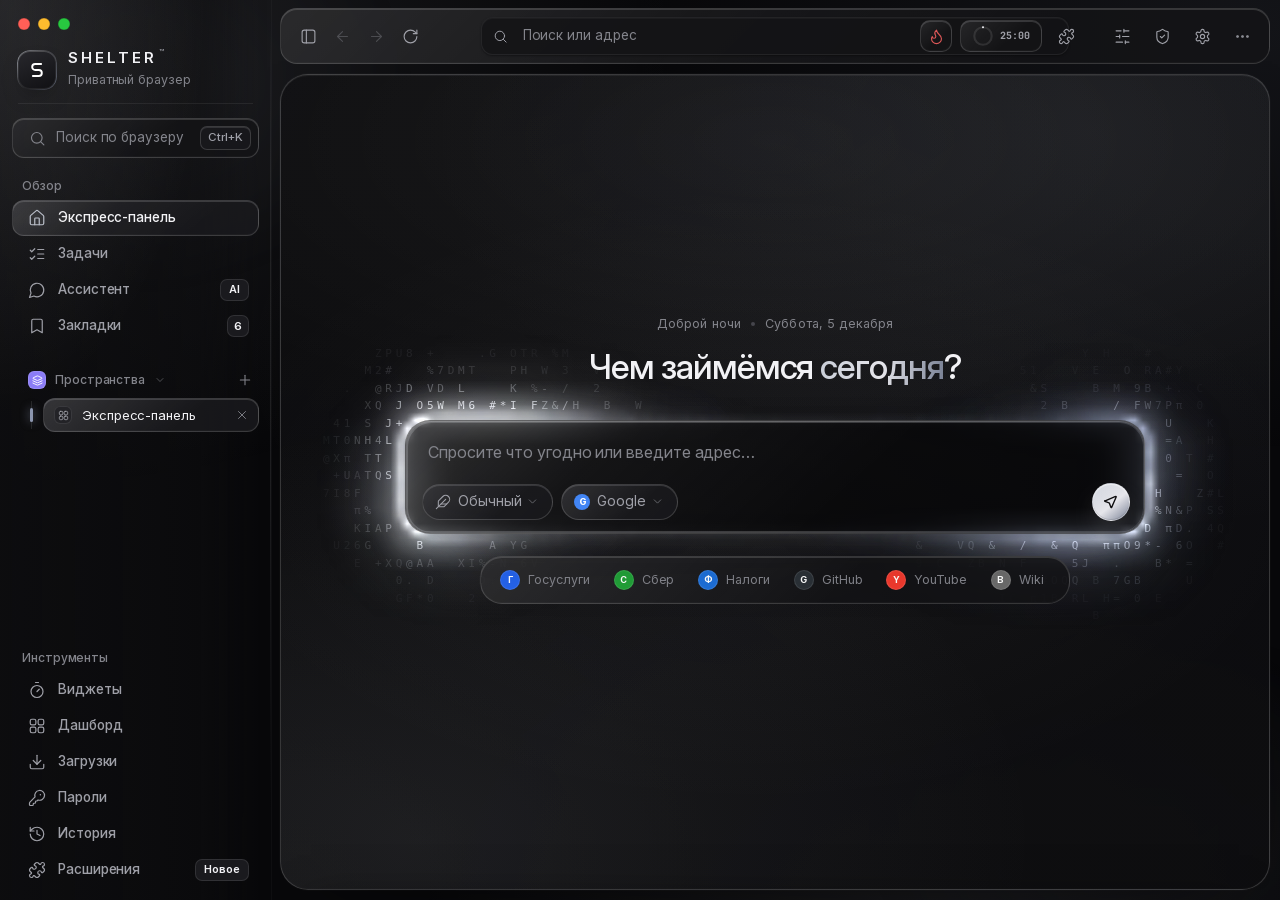
==== resources/ui/index.html @ fb7f7c98 "Keep Windows controls stable across tab positions Co-authored-by: arena-agent <297053741+arena-agent" ====
<!DOCTYPE html>
<html lang="ru" data-theme="graphite">
<head>
<meta charset="UTF-8">
<meta http-equiv="Content-Security-Policy" content="default-src 'self'; script-src 'self' 'sha256-tmA3vrtguTUKLP8gu+XYayKCi6DyCz1GMqk369mJ1Ig=' 'sha256-4gyTlZuWYyzg+4Wv0mOoixmsZ411E6dxKQI1m79sn98=' 'sha256-1W2Hl3ygi72gYy9zcVe6WDbhKiLq7pOMGxj1XZEQVcQ=' 'sha256-7sdykIwH1Ea3ypf0E6F9vHcBNFUKFHvfcRWkTOPnhFE=' 'sha256-4eoHN5KPN4ysST/v8w8lPInGnhmWnDugcD/hOGbfIsY='; style-src 'self' 'unsafe-inline'; img-src 'self' data: blob:; font-src 'self' data:; object-src 'none'; base-uri 'self'; form-action 'none'; connect-src 'self'; worker-src 'none';">
<meta name="viewport" content="width=device-width, initial-scale=1.0, viewport-fit=cover">
<title>SHELTER — Приватный браузер</title>
<meta name="description" content="SHELTER — премиальный приватный браузер. Разработчик Golubev &amp; Kulkov.">
<meta name="color-scheme" content="dark light">
<script>
/* ранний выбор темы — без вспышки */
(function(){try{var t=localStorage.getItem('shelter:theme');var m={light:'ivory',dark:'obsidian',midnight:'amethyst'};t=m[t]||t;if(['obsidian','amethyst','graphite','ivory','porcelain','bordeaux'].indexOf(t)>-1)document.documentElement.setAttribute('data-theme',t);}catch(e){}})();
</script>
<style>
/* =========================================================
   SHELTER · Luxe — дизайн-система
   ========================================================= */
*{box-sizing:border-box;margin:0;padding:0}
[hidden]{display:none!important}
@font-face{
  font-family:"Shelter Inter";src:url("fonts/InterVariable.woff2") format("woff2");
  font-style:normal;font-weight:100 900;font-display:swap
}
@font-face{
  font-family:"Shelter Mono";src:url("fonts/JetBrainsMonoVariable.woff2") format("woff2");
  font-style:normal;font-weight:100 900;font-display:swap
}
:root{
  /* Одинаковые локальные гарнитуры на Windows и macOS: системные SF Pro / Segoe UI
     меняли ширины строк и визуальный вес текста между сборками. */
  --font:"Shelter Inter",Inter,Arial,sans-serif;
  --font-d:"Shelter Inter",Inter,Arial,sans-serif;
  --mono:"Shelter Mono","JetBrains Mono",Consolas,monospace;
  --uif:1; --uif-i:1; --uif-d:1; --uif-m:1;
  --toolbar-gap:8px;
  --window-control-size:32px;
  --window-control-icon-size:14px;
  --window-control-gap:var(--toolbar-gap);
  --pomo-notice-width:480px;
  --pomo-notice-edge:16px;
  --pomo-notice-padding:22px;
  --pomo-notice-gap:12px;
  --pomo-notice-actions-gap:10px;
  --pomo-notice-actions-offset:16px;
  --pomo-notice-icon-size:36px;
  --pomo-notice-icon-glyph-size:20px;
  --pomo-notice-copy-gap:4px;
  --pomo-notice-action-icon-size:16px;
  --pomo-notice-title-line-height:1.25;
  --pomo-notice-title-size:18px;
  --pomo-notice-title-min-size:17px;
  --pomo-notice-title-max-size:22px;
  --pomo-notice-copy-size:15px;
  --pomo-notice-copy-min-size:15px;
  --pomo-notice-copy-max-size:20px;
  --pomo-notice-action-size:15px;
  --pomo-notice-action-min-size:15px;
  --pomo-notice-action-max-size:20px;
  --pomo-notice-action-height:42px;
  --pomo-notice-action-padding:14px;
  --pomo-notice-copy-line-height:1.5;
  --ease:cubic-bezier(.22,1,.36,1);
  --ease-s:cubic-bezier(.34,1.45,.64,1);
  --ease-io:cubic-bezier(.65,0,.35,1);
  --sb-w:272px; --sb-wc:76px;
}


@property --bg { syntax: "<color>"; inherits: true; initial-value: #08090B; }
@property --surface { syntax: "<color>"; inherits: true; initial-value: #0E0F13; }
@property --card { syntax: "<color>"; inherits: true; initial-value: #121318; }
@property --card-2 { syntax: "<color>"; inherits: true; initial-value: #17181E; }
@property --card-3 { syntax: "<color>"; inherits: true; initial-value: #1D1E25; }
@property --menu { syntax: "<color>"; inherits: true; initial-value: #15161B; }
@property --omni { syntax: "<color>"; inherits: true; initial-value: #111217; }
@property --hover { syntax: "<color>"; inherits: true; initial-value: rgba(255,255,255,.045); }
@property --press { syntax: "<color>"; inherits: true; initial-value: rgba(255,255,255,.075); }
@property --line { syntax: "<color>"; inherits: true; initial-value: rgba(255,255,255,.065); }
@property --line-2 { syntax: "<color>"; inherits: true; initial-value: rgba(255,255,255,.1); }
@property --line-3 { syntax: "<color>"; inherits: true; initial-value: rgba(255,255,255,.17); }
@property --text { syntax: "<color>"; inherits: true; initial-value: #EDEEF2; }
@property --text-2 { syntax: "<color>"; inherits: true; initial-value: #A2A5AF; }
@property --text-3 { syntax: "<color>"; inherits: true; initial-value: #6C6F79; }
@property --text-4 { syntax: "<color>"; inherits: true; initial-value: #454850; }
@property --hero { syntax: "<color>"; inherits: true; initial-value: #0E0F13; }
@property --hero-lift { syntax: "<color>"; inherits: true; initial-value: rgba(255,255,255,.018); }
@property --bar { syntax: "<color>"; inherits: true; initial-value: rgba(6,6,9,.965); }
@property --bar-line { syntax: "<color>"; inherits: true; initial-value: rgba(255,255,255,.085); }
@property --pill { syntax: "<color>"; inherits: true; initial-value: #14151A; }
@property --pill-line { syntax: "<color>"; inherits: true; initial-value: rgba(255,255,255,.075); }
@property --bar-hi { syntax: "<color>"; inherits: true; initial-value: rgba(255,255,255,.13); }
@property --bar-lo { syntax: "<color>"; inherits: true; initial-value: rgba(255,255,255,.03); }
@property --scrim { syntax: "<color>"; inherits: true; initial-value: rgba(3,3,5,.58); }
@property --logo-a { syntax: "<color>"; inherits: true; initial-value: #25262E; }
@property --logo-b { syntax: "<color>"; inherits: true; initial-value: #0F1015; }
@property --speck { syntax: "<color>"; inherits: true; initial-value: rgba(255,255,255,.55); }
@property --toast-bg { syntax: "<color>"; inherits: true; initial-value: #EDEEF2; }
@property --toast-fg { syntax: "<color>"; inherits: true; initial-value: #0E0F13; }
@property --glyph { syntax: "<number>"; inherits: true; initial-value: 0.95; }
@property --core { syntax: "<number>"; inherits: true; initial-value: 0.9; }
@property --halo { syntax: "<number>"; inherits: true; initial-value: 0.34; }
@property --amb { syntax: "<number>"; inherits: true; initial-value: 0.075; }
@property --tint { syntax: "<number>"; inherits: true; initial-value: 0.16; }
/* ---------- 1 · Обсидиан (тёмная, как референс) ---------- */
html[data-theme="obsidian"]{
  color-scheme:dark;
  --bg:#08090B; --surface:#0E0F13; --card:#121318; --card-2:#17181E; --card-3:#1D1E25;
  --menu:#15161B; --omni:#111217;
  --hover:rgba(255,255,255,.045); --press:rgba(255,255,255,.075);
  --line:rgba(255,255,255,.065); --line-2:rgba(255,255,255,.1); --line-3:rgba(255,255,255,.17);
  --text:#EDEEF2; --text-2:#A2A5AF; --text-3:#80838B; --text-4:#454850;
  --ga:255 107 61; --gb:77 124 255; --gc:190 94 255;
  --accent:141 140 255;
  --ok:52 211 153; --warn:245 176 65; --danger:255 99 99; --info:96 165 250;
  --hero:#0E0F13; --hero-lift:rgba(255,255,255,.018);
  --bar:rgba(6,6,9,.965); --bar-line:rgba(255,255,255,.085);
  --pill:#14151A; --pill-line:rgba(255,255,255,.075);
  --active:linear-gradient(180deg,#18191F,#121318);
  --bar-hi:rgba(255,255,255,.13); --bar-lo:rgba(255,255,255,.03);
  --glyph:.95; --core:.9; --halo:.34; --amb:.075; --tint:.16;
  --sh-sm:0 1px 2px rgba(0,0,0,.35);
  --sh-md:0 10px 30px -12px rgba(0,0,0,.7),0 2px 8px -2px rgba(0,0,0,.4);
  --sh-lg:0 30px 80px -20px rgba(0,0,0,.85),0 10px 30px -10px rgba(0,0,0,.55);
  --hi:inset 0 1px 0 rgba(255,255,255,.035);
  --scrim:rgba(3,3,5,.58);
  --logo-a:#25262E; --logo-b:#0F1015;
  --speck:rgba(255,255,255,.55);
  --toast-bg:#EDEEF2; --toast-fg:#0E0F13;
}
/* ---------- 2 · Аметист (тёмная, пурпур) ---------- */
html[data-theme="amethyst"]{
  color-scheme:dark;
  --bg:#09070C; --surface:#0E0B12; --card:#141019; --card-2:#1A1520; --card-3:#211B28;
  --menu:#17121C; --omni:#120E17;
  --hover:rgba(255,235,255,.045); --press:rgba(255,235,255,.075);
  --line:rgba(255,230,255,.065); --line-2:rgba(255,230,255,.1); --line-3:rgba(255,230,255,.17);
  --text:#F4EFF8; --text-2:#AAA0B6; --text-3:#877F8F; --text-4:#4B4454;
  --ga:255 79 184; --gb:124 92 255; --gc:214 86 255;
  --accent:222 102 255;
  --ok:74 222 170; --warn:250 180 80; --danger:255 104 128; --info:150 140 255;
  --hero:#0F0B13; --hero-lift:rgba(255,220,255,.02);
  --bar:rgba(7,5,10,.965); --bar-line:rgba(255,230,255,.085);
  --pill:#16111B; --pill-line:rgba(255,230,255,.075);
  --active:linear-gradient(180deg,#1B1621,#141019);
  --bar-hi:rgba(255,230,255,.13); --bar-lo:rgba(255,230,255,.03);
  --glyph:.95; --core:.9; --halo:.36; --amb:.085; --tint:.18;
  --sh-sm:0 1px 2px rgba(0,0,0,.35);
  --sh-md:0 10px 30px -12px rgba(0,0,0,.7),0 2px 8px -2px rgba(0,0,0,.4);
  --sh-lg:0 30px 80px -20px rgba(0,0,0,.85),0 10px 30px -10px rgba(0,0,0,.55);
  --hi:inset 0 1px 0 rgba(255,235,255,.035);
  --scrim:rgba(4,2,6,.58);
  --logo-a:#2C2135; --logo-b:#120E17;
  --speck:rgba(255,230,255,.55);
  --toast-bg:#F4EFF8; --toast-fg:#0E0B12;
}
/* ---------- 3 · Слоновая кость (светлая, тёплая) ---------- */
html[data-theme="ivory"]{
  color-scheme:light;
  --bg:#E8E3D9; --surface:#F6F3ED; --card:#FFFFFF; --card-2:#F4F0E9; --card-3:#ECE7DE;
  --menu:#FFFFFF; --omni:#F8F5F0;
  --hover:rgba(70,50,20,.05); --press:rgba(70,50,20,.085);
  --line:rgba(60,42,18,.085); --line-2:rgba(60,42,18,.13); --line-3:rgba(60,42,18,.2);
  --text:#1D1A16; --text-2:#534D46; --text-3:#68635B; --text-4:#C6BFB3;
  --ga:236 146 44; --gb:222 86 128; --gc:238 110 84;
  --accent:168 112 52;
  --ok:22 150 100; --warn:200 130 20; --danger:214 64 64; --info:44 110 220;
  --hero:#F3EFE7; --hero-lift:rgba(255,255,255,.6);
  --bar:rgba(255,255,255,.975); --bar-line:rgba(60,42,18,.1);
  --pill:#F8F5F0; --pill-line:rgba(60,42,18,.1);
  --active:linear-gradient(180deg,#FFFFFF,#FBF9F5);
  --bar-hi:rgba(60,42,18,.15); --bar-lo:rgba(60,42,18,.04);
  --glyph:.62; --core:.62; --halo:.3; --amb:.12; --tint:.3;
  --sh-sm:0 1px 2px rgba(60,42,18,.08);
  --sh-md:0 12px 32px -14px rgba(60,42,18,.28),0 2px 6px -2px rgba(60,42,18,.08);
  --sh-lg:0 30px 80px -24px rgba(60,42,18,.35),0 10px 30px -12px rgba(60,42,18,.18);
  --hi:inset 0 1px 0 rgba(255,255,255,.9);
  --scrim:rgba(50,38,20,.24);
  --logo-a:#2E2A25; --logo-b:#151311;
  --speck:rgba(60,42,18,.28);
  --toast-bg:#1D1A16; --toast-fg:#F6F3ED;
}
/* ---------- 4 · Фарфор (светлая, холодная) ---------- */
html[data-theme="porcelain"]{
  color-scheme:light;
  --bg:#E4E8EE; --surface:#F4F6F9; --card:#FFFFFF; --card-2:#EEF1F5; --card-3:#E5E9EF;
  --menu:#FFFFFF; --omni:#F6F8FA;
  --hover:rgba(20,40,70,.05); --press:rgba(20,40,70,.085);
  --line:rgba(20,38,66,.085); --line-2:rgba(20,38,66,.13); --line-3:rgba(20,38,66,.2);
  --text:#0E141F; --text-2:#49515F; --text-3:#606770; --text-4:#BEC6D1;
  --ga:61 123 255; --gb:24 188 166; --gc:62 164 236;
  --accent:48 104 238;
  --ok:16 160 110; --warn:210 140 20; --danger:220 60 70; --info:48 104 238;
  --hero:#F1F4F8; --hero-lift:rgba(255,255,255,.65);
  --bar:rgba(255,255,255,.975); --bar-line:rgba(20,38,66,.1);
  --pill:#F5F7FA; --pill-line:rgba(20,38,66,.1);
  --active:linear-gradient(180deg,#FFFFFF,#F9FAFC);
  --bar-hi:rgba(20,38,66,.15); --bar-lo:rgba(20,38,66,.04);
  --glyph:.6; --core:.6; --halo:.3; --amb:.12; --tint:.3;
  --sh-sm:0 1px 2px rgba(20,38,66,.08);
  --sh-md:0 12px 32px -14px rgba(20,38,66,.26),0 2px 6px -2px rgba(20,38,66,.08);
  --sh-lg:0 30px 80px -24px rgba(20,38,66,.32),0 10px 30px -12px rgba(20,38,66,.16);
  --hi:inset 0 1px 0 rgba(255,255,255,.9);
  --scrim:rgba(20,30,50,.22);
  --logo-a:#222935; --logo-b:#0E132B;
  --speck:rgba(20,38,66,.28);
  --toast-bg:#0E141F; --toast-fg:#F4F6F9;
}

/* ---------- 5 · Графит (тёмная, монохромная) ---------- */
html[data-theme="graphite"]{
  color-scheme:dark;
  --avatar-fg:#0E0E10;
  --bg:#08080A; --surface:#0E0E10; --card:#141417; --card-2:#1A1A1E; --card-3:#232327;
  --menu:#161619; --omni:#111113;
  --hover:rgba(255,255,255,.045); --press:rgba(255,255,255,.075);
  --line:rgba(255,255,255,.065); --line-2:rgba(255,255,255,.1); --line-3:rgba(255,255,255,.17);
  --text:#F2F2F5; --text-2:#9FA0A8; --text-3:#83848B; --text-4:#45454C;
  --ga:200 205 215; --gb:120 128 148; --gc:230 230 235;
  --accent:140 150 175;
  --ok:52 211 153; --warn:245 176 65; --danger:255 99 99; --info:96 165 250;
  --hero:#0E0E10; --hero-lift:rgba(255,255,255,.018);
  --bar:rgba(6,6,7,.965); --bar-line:rgba(255,255,255,.085);
  --pill:#161619; --pill-line:rgba(255,255,255,.075);
  --active:linear-gradient(180deg,#1A1A1F,#141417);
  --bar-hi:rgba(255,255,255,.13); --bar-lo:rgba(255,255,255,.03);
  --glyph:.95; --core:.9; --halo:.3; --amb:.07; --tint:.12;
  --sh-sm:0 1px 2px rgba(0,0,0,.35);
  --sh-md:0 10px 30px -12px rgba(0,0,0,.7),0 2px 8px -2px rgba(0,0,0,.4);
  --sh-lg:0 30px 80px -20px rgba(0,0,0,.85),0 10px 30px -10px rgba(0,0,0,.55);
  --hi:inset 0 1px 0 rgba(255,255,255,.035);
  --scrim:rgba(3,3,4,.58);
  --logo-a:#28282D; --logo-b:#101013;
  --speck:rgba(255,255,255,.5);
  --toast-bg:#F2F2F5; --toast-fg:#0E0E10;
}
/* ---------- 6 · Бордо (светлая, винная) ---------- */
html[data-theme="bordeaux"]{
  color-scheme:light;
  --bg:#F6DCD2; --surface:#FDEDE7; --card:#FFFFFF; --card-2:#FCF1EC; --card-3:#F7E5DD;
  --menu:#FFFFFF; --omni:#FCF3EF;
  --hover:rgba(75,29,39,.05); --press:rgba(75,29,39,.085);
  --line:rgba(75,29,39,.085); --line-2:rgba(75,29,39,.13); --line-3:rgba(75,29,39,.2);
  --text:#4B1D27; --text-2:#63444D; --text-3:#745C63; --text-4:#D8C3C3;
  --ga:200 106 90; --gb:154 68 84; --gc:224 154 138;
  --accent:154 68 84;
  --ok:22 150 100; --warn:200 130 20; --danger:214 64 64; --info:44 110 220;
  --hero:#FDEDE7; --hero-lift:rgba(255,255,255,.6);
  --bar:rgba(255,255,255,.975); --bar-line:rgba(75,29,39,.1);
  --pill:#FCF1EC; --pill-line:rgba(75,29,39,.1);
  --active:linear-gradient(180deg,#FFFFFF,#FDF6F3);
  --bar-hi:rgba(75,29,39,.15); --bar-lo:rgba(75,29,39,.04);
  --glyph:.62; --core:.62; --halo:.3; --amb:.12; --tint:.3;
  --sh-sm:0 1px 2px rgba(75,29,39,.08);
  --sh-md:0 12px 32px -14px rgba(75,29,39,.28),0 2px 6px -2px rgba(75,29,39,.08);
  --sh-lg:0 30px 80px -24px rgba(75,29,39,.35),0 10px 30px -12px rgba(75,29,39,.18);
  --hi:inset 0 1px 0 rgba(255,255,255,.9);
  --scrim:rgba(60,20,30,.24);
  --logo-a:#3A1620; --logo-b:#200D12;
  --speck:rgba(75,29,39,.28);
  --toast-bg:#4B1D27; --toast-fg:#FDEDE7;
}

/* ---------- База ---------- */
html,body{height:100%}
body{
  font-family:var(--font);font-size:13px;line-height:1.45;color:var(--text);background:var(--bg);
  overflow:hidden;-webkit-font-smoothing:antialiased;-moz-osx-font-smoothing:grayscale;
  letter-spacing:-.006em;text-rendering:optimizeLegibility;
}
button,input,textarea,select{font:inherit;color:inherit;letter-spacing:inherit}
button{background:none;border:0;cursor:pointer;-webkit-tap-highlight-color:transparent}
a{color:inherit;text-decoration:none}
::selection{background:rgb(var(--accent)/.28)}
:focus{outline:none}
:focus-visible{outline:2px solid rgb(var(--glow-rgb,var(--accent)));outline-offset:2px;border-radius:calc(10px*var(--rs))}

.i{width:18px;height:18px;flex:none;fill:none;stroke:currentColor;stroke-width:1.6;stroke-linecap:round;stroke-linejoin:round;display:block}
.i.fill{fill:currentColor}
.num{font-variant-numeric:tabular-nums}
*{scrollbar-width:thin;scrollbar-color:var(--line-2) transparent}
::-webkit-scrollbar{width:10px;height:10px}
::-webkit-scrollbar-thumb{background:var(--line-2);border-radius:calc(10px*var(--rs));border:3px solid transparent;background-clip:content-box}
::-webkit-scrollbar-thumb:hover{background-color:var(--line-3)}
::-webkit-scrollbar-track{background:transparent}

html.vt-theme *,html.vt-theme *::before,html.vt-theme *::after{transition:none!important}
html.vt-theme::view-transition-group(root){animation-duration:.52s;animation-timing-function:cubic-bezier(.4,0,.2,1)}
html.vt-theme::view-transition-old(root){animation:vt-fade-out .48s cubic-bezier(.4,0,.2,1) both;mix-blend-mode:normal;z-index:1}
html.vt-theme::view-transition-new(root){animation:vt-fade-in .52s cubic-bezier(.4,0,.2,1) both;mix-blend-mode:normal;z-index:2}
@keyframes vt-fade-out{from{opacity:1}to{opacity:0}}
@keyframes vt-fade-in{from{opacity:0}to{opacity:1}}
html.theme-anim{
  transition-property:--bg,--surface,--card,--card-2,--card-3,--menu,--omni,--hover,--press,--line,--line-2,--line-3,--text,--text-2,--text-3,--text-4,--hero,--hero-lift,--bar,--bar-line,--pill,--pill-line,--bar-hi,--bar-lo,--scrim,--logo-a,--logo-b,--speck,--toast-bg,--toast-fg,--glyph,--core,--halo,--amb,--tint;
  transition-duration:.55s;
  transition-timing-function:cubic-bezier(.4,0,.2,1);
}
html.theme-anim body{
  transition:background-color .55s cubic-bezier(.4,0,.2,1),color .55s cubic-bezier(.4,0,.2,1);
}

/* «дыхание» окна: мягкий свет темы в хроме */
.ambient{position:fixed;inset:0;pointer-events:none;z-index:0;overflow:hidden}
.ambient i{position:absolute;width:48vw;height:50vh;border-radius:50%;will-change:transform}
.ambient i:nth-child(1){left:-14vw;top:-16vh;background:radial-gradient(closest-side,rgb(var(--ga)/var(--amb)),transparent);animation:amb1 26s var(--ease-io) infinite alternate}
.ambient i:nth-child(2){right:-14vw;bottom:-18vh;background:radial-gradient(closest-side,rgb(var(--gb)/var(--amb)),transparent);animation:amb2 31s var(--ease-io) infinite alternate}
@keyframes amb1{to{transform:translate3d(7vw,6vh,0) scale(1.12)}}
@keyframes amb2{to{transform:translate3d(-6vw,-5vh,0) scale(1.08)}}

/* ---------- Каркас окна ---------- */
.app{position:relative;z-index:1;display:flex;height:100vh;height:100dvh}
/* Кнопки окна Windows: один угол при любом положении вкладок. */
.app{--wc-w:calc(var(--window-control-size)*3 + var(--window-control-gap)*2);--wc-right:22px;--wc-top:20px;--wc-edge:10px;
  --wc-reserve:calc(var(--wc-right) + var(--wc-w) + var(--toolbar-gap) - var(--wc-edge))}
.main{flex:1;min-width:0;display:flex;flex-direction:column;padding:0 10px 10px 0}
.app.collapsed .main{padding-left:0}

/* ---------- Боковая панель ---------- */
.sb{width:var(--sb-w);flex:none;display:flex;flex-direction:column;min-height:0;padding:14px 12px 12px;position:relative;z-index:6;
  transition:width .46s var(--ease),transform .46s var(--ease);overflow:hidden}
.app.collapsed .sb{width:var(--sb-wc)}
.hc{transition:opacity .22s var(--ease)}
.app.collapsed .hc{opacity:0;pointer-events:none}
.tab .tg{display:inline-flex;flex:none;align-items:center;color:#9F8CFF}
.tab .tg .i{width:13px;height:13px}
.sb-top{display:flex;align-items:center;height:20px;padding:0 6px;margin-bottom:16px;flex:none;-webkit-app-region:drag}
.brand{-webkit-app-region:drag}
.tb{-webkit-app-region:drag}
.tb>*,.sb-top>.lights,.brand>*,button,input,textarea,select,a,.swatch,.tab,.ni,.opill,.qlink,.scrim,.menu,.modal,.settings,.palette,.toast,.dl-float,.findbar,.tip{-webkit-app-region:no-drag}
.lights{display:flex;gap:8px;-webkit-app-region:no-drag}
.lights i{width:12px;height:12px;border-radius:50%;box-shadow:inset 0 0 0 .5px rgba(0,0,0,.28);pointer-events:none;transition:transform .15s,filter .15s}
.lights i:nth-child(1){background:#FF5F57}.lights i:nth-child(2){background:#FEBC2E}.lights i:nth-child(3){background:#28C840}
.lights.live i{pointer-events:auto;cursor:pointer}
.lights.live i:hover{filter:brightness(1.1);transform:scale(1.06)}
body.is-fullscreen .lights{display:none}
.lights.live i:active{transform:scale(.92)}
/* Круглые «светофоры» в стиле Mac — единые оконные кнопки на всех платформах.
   На hover, как на macOS, проявляются глифы: ✕, –, стрелки. */
.lights.live i{position:relative}
.lights.live i::after{position:absolute;inset:0;display:grid;place-items:center;font:700 9px/1 "Shelter Inter",sans-serif;color:rgba(0,0,0,.55);opacity:0;transition:opacity .12s}
.lights.live:hover i::after{opacity:1}
.lights.live i:nth-child(1)::after{content:"×"}
.lights.live i:nth-child(2)::after{content:"–"}
.lights.live i:nth-child(3)::after{content:"⤢";font-size:8px}
/* Оконные кнопки Windows размещаются в первом ряду; стеклянное оформление
   и состояния клавиш уточняются в структурном слое ниже. */
.wctl{display:flex;align-items:center;gap:4px;flex:none;margin-left:0;padding:0;-webkit-app-region:no-drag}
.wctl .wc{position:relative;display:grid;place-items:center;width:var(--window-control-size);height:var(--window-control-size);flex:none;padding:0;border:1px solid var(--line-2);border-radius:calc(10px*var(--rs));background:var(--card-2);color:var(--text-2);cursor:pointer;-webkit-app-region:no-drag}
.brand{display:flex;align-items:center;gap:12px;padding:0 6px;flex:none}
.logo{width:38px;height:38px;border-radius:calc(12px*var(--rs));flex:none;display:grid;place-items:center;position:relative;color:#fff;
  background:linear-gradient(155deg,var(--logo-a),var(--logo-b));
  box-shadow:inset 0 1px 0 rgba(255,255,255,.09),inset 0 0 0 1px rgba(255,255,255,.06),0 8px 18px -8px rgba(0,0,0,.55)}
.logo::after{content:"";position:absolute;inset:-1px;border-radius:calc(13px*var(--rs));padding:1px;pointer-events:none;
  background:conic-gradient(from 210deg,rgb(var(--ga)/.0),rgb(var(--ga)/.75),rgb(var(--gc)/.2),rgb(var(--gb)/.75),rgb(var(--gb)/0));
  -webkit-mask:linear-gradient(#000 0 0) content-box,linear-gradient(#000 0 0);-webkit-mask-composite:xor;
  mask:linear-gradient(#000 0 0) content-box,linear-gradient(#000 0 0);mask-composite:exclude;opacity:.8}
html[data-theme="ivory"] .logo::after,html[data-theme="porcelain"] .logo::after,html[data-theme="bordeaux"] .logo::after{inset:-2px;border-radius:calc(14px*var(--rs));padding:2px;background:conic-gradient(from 210deg,rgb(var(--ga)/.0),rgb(var(--ga)),rgb(var(--gc)),rgb(var(--gb)),rgb(var(--gb)/0));opacity:1}
.logo svg{width:22px;height:22px;stroke:#fff;stroke-width:2.1;fill:none;stroke-linecap:round;stroke-linejoin:round}
.brand-t{min-width:0;white-space:nowrap}
.brand-t b{display:flex;align-items:flex-start;gap:2px;font:600 15px/1 var(--font-d);letter-spacing:.2em}
.brand-t b sup{font-size:8px;letter-spacing:0;color:var(--text-3);margin-top:-2px}
.brand-t span{display:block;font-size:12.5px;color:var(--text-3);margin-top:6px}
.sb-sep{height:1px;background:var(--line);margin:14px 6px;flex:none}
.sb-search{display:flex;align-items:center;gap:10px;height:40px;width:100%;padding:0 7px 0 16px;border-radius:calc(12px*var(--rs));flex:none;
  background:var(--card);border:1px solid var(--line);color:var(--text-3);transition:border-color .2s,color .2s,background .2s}
.sb-search:hover{border-color:var(--line-2);color:var(--text-2)}
.sb-search .i{width:17px;height:17px}
.sb-search span:not(.kbd){flex:1;text-align:left;font-size:13.5px;white-space:nowrap}
.kbd{display:inline-flex;align-items:center;gap:2px;font:500 11.5px/1 var(--font);padding:5px 7px;border-radius:calc(7px*var(--rs));background:var(--card-2);border:1px solid var(--line-2);color:var(--text-2);white-space:nowrap}
.sb-scroll{flex:0 1 auto;min-height:0;overflow-y:auto;overflow-x:hidden;margin:6px -12px 0;padding:0 12px;scrollbar-width:thin;scrollbar-color:var(--line-3) transparent;
  -webkit-mask-image:linear-gradient(to bottom,transparent,#000 10px,#000 100%);
  mask-image:linear-gradient(to bottom,transparent,#000 10px,#000 100%)}
.sb-scroll::-webkit-scrollbar{display:none}
.sb-inner{position:relative;display:flex;flex:1 1 0%;flex-direction:column;min-height:0;overflow:hidden;padding-top:4px}
.sb-tools{flex:0 0 auto;margin:auto -12px 0;padding:0 12px}
.sb-pin{position:relative;flex:none;padding-top:4px}
.sb-label{display:flex;align-items:center;height:28px;margin-top:10px;padding:0 10px;font-size:12px;color:var(--text-3);font-weight:500;white-space:nowrap}
.nav-ind{position:absolute;left:0;right:0;top:0;height:36px;border-radius:calc(12px*var(--rs));pointer-events:none;opacity:0;z-index:0;
  background:
    radial-gradient(1px 1px at 12% 30%,var(--speck),transparent 60%),radial-gradient(1px 1px at 38% 72%,var(--speck),transparent 60%),
    radial-gradient(1px 1px at 63% 24%,var(--speck),transparent 60%),radial-gradient(1px 1px at 81% 64%,var(--speck),transparent 60%),
    radial-gradient(1px 1px at 92% 34%,var(--speck),transparent 60%),var(--active);
  background-blend-mode:normal;border:1px solid var(--line-2);box-shadow:var(--hi),var(--sh-sm);
  transform:translate3d(0,var(--y,0px),0);transition:transform .5s var(--ease),opacity .3s var(--ease)}
.nav-ind.show{opacity:1}
.nav-ind::before{content:"";position:absolute;inset:0;border-radius:inherit;opacity:.5;
  background:radial-gradient(120px 38px at 0% 50%,rgb(var(--accent)/.10),transparent 70%)}
.ni{position:relative;z-index:1;display:flex;align-items:center;gap:12px;width:100%;height:36px;padding:0 10px 0 16px;border-radius:calc(12px*var(--rs));
  color:var(--text-2);font-size:13.5px;font-weight:500;white-space:nowrap;transition:color .2s,background-color .2s}
.ni:hover{color:var(--text);background:var(--hover)}
.ni.active{color:var(--text)}
.ni.active:hover{background:transparent}
.ni .lbl{flex:1;text-align:left;overflow:hidden;text-overflow:ellipsis}
.ni.danger{color:rgb(var(--danger)/.85)}
.ni.danger:hover{background:rgb(var(--danger)/.08);color:rgb(var(--danger))}
.ni.hot{color:rgb(var(--accent));text-shadow:0 0 9px rgb(var(--accent)/.35)}
.ni.hot .badge{background:rgb(var(--accent));border-color:transparent;color:#fff;box-shadow:0 0 8px rgb(var(--accent)/.4)}
.ni.dl-run{color:rgb(var(--accent));animation:dlRunBlink 1.1s ease-in-out infinite}
.ni.dl-run .badge{background:rgb(var(--accent));border-color:transparent;color:#fff}
@keyframes dlRunBlink{0%,100%{color:rgb(var(--accent));text-shadow:0 0 9px rgb(var(--accent)/.4)}50%{color:var(--text-3);text-shadow:0 0 0 rgb(var(--accent)/0)}}
.badge{min-width:22px;height:22px;padding:0 6px;border-radius:calc(7px*var(--rs));display:inline-grid;place-items:center;font-size:11.5px;font-weight:600;
  background:var(--card-2);border:1px solid var(--line-2);color:var(--text);font-variant-numeric:tabular-nums}
.badge.new{font-size:11px;padding:0 8px;color:var(--text)}
.badge.hot{background:rgb(var(--accent));border-color:transparent;color:#fff}
body.no-badges .badge{display:none!important}
.space-row{display:flex;align-items:center;gap:2px;margin-top:10px;padding:0 0 0 6px;height:32px}
.space-btn{display:flex;align-items:center;gap:9px;height:30px;min-width:0;flex:1;padding:0 8px 0 10px;border-radius:calc(9px*var(--rs));font-size:12px;color:var(--text-3);font-weight:500;transition:background .2s,color .2s}
.space-btn:hover{background:var(--hover);color:var(--text-2)}
.space-btn .nm{overflow:hidden;text-overflow:ellipsis;white-space:nowrap}
.space-btn .chev{width:12px;height:12px;opacity:.7}
.space-ico{width:18px;height:18px;border-radius:calc(6px*var(--rs));display:grid;place-items:center;color:#fff;flex:none;box-shadow:inset 0 0 0 1px rgba(255,255,255,.12)}
.space-ico .i{width:11px;height:11px;stroke-width:2}
.icon-btn{width:28px;height:28px;border-radius:calc(8px*var(--rs));display:grid;place-items:center;color:var(--text-3);flex:none;transition:background .2s,color .2s,transform .15s}
.icon-btn:hover{background:var(--hover);color:var(--text)}
.icon-btn:active{transform:scale(.92)}
.icon-btn .i{width:16px;height:16px}
.tabs{position:relative;margin:2px 0 0 19px;padding-left:12px;transition:margin .46s var(--ease),padding .46s var(--ease)}
.tabs::before{content:"";position:absolute;left:0;top:3px;bottom:3px;width:1px;background:var(--line-2);transition:opacity .3s}
.tab{position:relative;display:flex;align-items:center;gap:10px;height:34px;padding:0 4px 0 10px;border-radius:calc(11px*var(--rs));border:1px solid transparent;
  color:var(--text-2);font-size:13px;cursor:pointer;user-select:none;-webkit-user-select:none;transition:background-color .2s,border-color .2s,color .2s,padding .46s var(--ease)}
.tab:hover{background:var(--hover);color:var(--text)}
.tab.active{background:var(--active);border-color:var(--line-2);color:var(--text);box-shadow:var(--hi)}
.tab.active::before{content:"";position:absolute;left:-14px;top:9px;height:14px;width:3px;border-radius:99px;background:rgb(var(--accent));box-shadow:0 0 10px rgb(var(--accent)/.7)}
.tab .t{flex:1;min-width:0;overflow:hidden;text-overflow:ellipsis;white-space:nowrap;text-align:left}
/* Закрепление само по себе вкладку не сжимает: в вертикальной панели
   (слева/справа) она выглядит как обычная, ширину задают правила панели.
   Компактная миниатюра — только у горизонтальной полосы сверху/снизу,
   см. `.tab-mount .tab.pinned`. */
.tab .x{width:24px;height:24px;border-radius:calc(7px*var(--rs));display:grid;place-items:center;color:var(--text-3);opacity:0;transition:opacity .15s,background .15s,color .15s}
.tab .x .i{width:14px;height:14px}
.tab:hover .x,.tab.active .x{opacity:1}
.tab .x:hover{background:var(--press);color:var(--text)}
.tab.new{color:var(--text-3);width:100%;display:none;text-align:left}
.app.collapsed .tab.new{display:flex}
.tab.new .fav{background:transparent;border:1px dashed var(--line-3);color:var(--text-3)}
.tab.enter{animation:tabIn .28s var(--ease) both}
.tab.drop-before::after{content:"";position:absolute;left:6px;right:6px;top:-2px;height:3px;border-radius:99px;background:rgb(var(--accent))}
.bm.dragging,.bmt-item.dragging{opacity:.4;transition:opacity .18s ease}
.bm.drop-before::before,.bmt-item.drop-before::before{content:"";position:absolute;left:6px;right:6px;top:-2px;height:3px;border-radius:99px;background:rgb(var(--accent));z-index:4;pointer-events:none}
.bm.drop-after::before,.bmt-item.drop-after::before{content:"";position:absolute;left:6px;right:6px;bottom:-2px;top:auto;height:3px;border-radius:99px;background:rgb(var(--accent));z-index:4;pointer-events:none}
.bm.drop-into,.bmt-item.drop-into{outline:2px solid rgb(var(--accent)/.55);outline-offset:-2px;background:rgb(var(--accent)/.09);transition:outline-color .15s ease,background .15s ease}
.bmt-folder-h.drop-into{outline:2px solid rgb(var(--accent)/.55);outline-offset:-2px;background:rgb(var(--accent)/.12);transition:outline-color .15s ease,background .15s ease}
.tab.dragging{opacity:.4}
@keyframes tabIn{from{opacity:0;transform:translate3d(-8px,0,0)}}
.fav{width:18px;height:18px;border-radius:calc(6px*var(--rs));flex:none;display:grid;place-items:center;font-size:9.5px;font-weight:700;color:#fff;letter-spacing:0;line-height:1;box-shadow:inset 0 0 0 1px rgba(255,255,255,.1)}
.fav .i{width:11px;height:11px;stroke-width:2}
.fav.int{background:var(--card-3);color:var(--text-2);box-shadow:inset 0 0 0 1px var(--line-2)}
.fav.lg{width:34px;height:34px;border-radius:calc(10px*var(--rs));font-size:14px}
.fav.lg .i{width:17px;height:17px}
.fav.md{width:26px;height:26px;border-radius:calc(8px*var(--rs));font-size:11.5px}
.fav.md .i{width:14px;height:14px}
/* Значок сайта: настоящая иконка (её приносит оболочка) живёт внутри бейджа и
   сжимается до его размера. Раньше это правило было только у панели ссылок,
   а в истории, закладках, панели вкладок и подсказках крупные favicon (32–180px)
   растягивали бейдж и перекрывали заголовок и адрес строки. */
.fav.fimg{position:relative;overflow:hidden}
.fav.fimg img{position:absolute;inset:0;width:100%;height:100%;object-fit:cover;background:#fff;border-radius:inherit}
.tb-ctls{display:flex;align-items:center;gap:var(--toolbar-gap);flex:none;margin:0}
.tb-ctls .ctl{position:relative;width:32px;height:32px;border-radius:calc(10px*var(--rs));background:transparent;border:0;display:grid;place-items:center;color:var(--text-3);padding:0;
  transition:background .18s,color .18s,transform .14s}
.tb-ctls .ctl:hover{background:var(--hover);color:var(--text)}
.tb-ctls .ctl:active{transform:scale(.92)}
.tb-ctls .ctl .i{width:17px;height:17px}
.tb-ctls .ctl.fire{color:rgb(var(--danger)/.85)}
.tb-ctls .ctl.fire:hover{background:rgba(var(--danger)/.1);color:rgb(var(--danger))}
.ctl::after{content:"";position:absolute;top:6px;right:6px;width:5px;height:5px;border-radius:50%;background:var(--line-3);transition:background .35s,box-shadow .35s,transform .45s var(--ease-s)}
.ctl.fire{color:rgb(var(--danger)/.8)}
.ctl.fire::after{display:none}
.ctl.fire:hover{background:rgb(var(--danger)/.1);border-color:rgb(var(--danger)/.3);color:rgb(var(--danger))}
@media (max-height:720px){
  .sb{padding-top:8px;padding-bottom:8px}
  .brand{padding-top:6px;padding-bottom:6px}
  .sb-sep{margin-top:5px;margin-bottom:5px}
  .sb-search{height:34px}
  .sb-pin .ni,.sb-scroll .ni{height:36px}
  .sb-label{margin-top:4px;margin-bottom:4px}
  .sb-scroll{margin-top:3px}
}
.swatches{position:relative;display:flex;align-items:center;justify-content:space-between;width:100%;height:36px;padding:0 10px;border-radius:var(--r-s,12px);background:var(--card);border:1px solid var(--line-2);flex:1}
.swatch{width:24px;height:24px;border-radius:50%;position:relative;z-index:1;flex:none;transition:transform .28s var(--ease-s)}
.swatch:hover{transform:scale(1.12)}.swatch i{position:absolute;inset:3px;border-radius:50%;background:conic-gradient(from 200deg,var(--c2),var(--c3),var(--c2))}.swatch i::after{content:"";position:absolute;inset:2.5px;border-radius:50%;background:var(--c1)}
.sw-ind{position:absolute;top:50%;left:0;width:24px;height:24px;border-radius:50%;box-shadow:0 0 0 1.5px var(--text);opacity:.88;pointer-events:none;
  transform:translate3d(var(--x,10px),-50%,0);transition:transform .42s var(--ease)}
.user{flex:1;min-width:0;display:flex;align-items:center;gap:11px;height:54px;padding:0 7px;border-radius:calc(14px*var(--rs));border:1px solid var(--line-2);background:var(--card);text-align:left;transition:border-color .2s,background .2s}
.user:hover{background:var(--card-2)}
.avatar{width:38px;height:38px;border-radius:calc(11px*var(--rs));flex:none;display:grid;place-items:center;font-weight:600;font-size:14px;color:var(--avatar-fg,#fff);position:relative;overflow:hidden;
  background:linear-gradient(140deg,rgb(var(--ga)),rgb(var(--gc)) 55%,rgb(var(--gb)))}
.avatar::after{content:"";position:absolute;inset:0;background:linear-gradient(180deg,rgba(255,255,255,.22),transparent 55%)}
.user .meta{flex:1;min-width:0}
.user .n{font-size:13px;font-weight:600;color:var(--text);white-space:nowrap;overflow:hidden;text-overflow:ellipsis}
.user .e{font-size:11.5px;color:var(--text-3);white-space:nowrap;overflow:hidden;text-overflow:ellipsis;margin-top:1px}
.user .dots{color:var(--text-3)}
/* свёрнутая панель */
.app.collapsed .tabs{margin-left:0;padding-left:0}
.app.collapsed .tabs::before{opacity:0}
.app.collapsed .tab{padding-left:16px}
.app.collapsed .tab.active::before{opacity:0}
.app.collapsed .tab .x{display:none}
.app.collapsed .tab.new .fav{border-style:solid}
.app.collapsed .space-btn .space-ico{transform:translateX(0)}
/* Свёрнутая левая панель: подложка hover кнопки пространства должна совпадать
   с плиткой иконки. Иначе невидимые (opacity:0) имя/шеврон/замок и кнопка
   новой вкладки занимают место, flex:1 сжимает фон до узкой полоски, а иконка
   (flex:none) вылезает за него — «битое» выделение при наведении. */
.app.collapsed .sb .space-row .hc{display:none}
.app.collapsed .sb .space-row{justify-content:center;padding-left:0}
.app.collapsed .sb .space-btn{flex:none;justify-content:center;padding:0 6px}

/* ---------- Положение вкладок / закладок (1.0.81) ---------- */
#dockLeft{display:contents}
.tab-mount{display:flex;align-items:center;gap:var(--toolbar-gap);flex:none;min-width:0;position:relative;padding-bottom:5px}
#tabTop{-webkit-app-region:drag;width:100%;min-width:0;padding:7px 8px 3px;border-bottom:1px solid var(--line)}
#tabTop>.space-row,#tabTop>.tabs{-webkit-app-region:no-drag}
#tabBottom{padding:3px 8px 7px;border-top:1px solid var(--line)}
.tab-mount .space-row{margin-top:0;padding-left:0;flex:none;width:auto}
.tab-mount .space-btn{flex:0 1 auto;width:auto;max-width:220px;min-height:30px}
.tab-mount .tabs{display:flex;flex-direction:row;align-items:center;gap:4px;margin:0;padding:0;flex:0 1 auto;min-width:0;overflow-x:auto;overflow-y:hidden;scrollbar-width:none}
.tab-mount .tabs::-webkit-scrollbar{display:none}
.tab-mount .tabs::before{display:none}
/* Стандарт горизонтальной полосы (вкладки сверху/снизу) — модель как в Chrome:
   все вкладки ОДИНАКОВОЙ ширины, ширина задаётся свободным местом полосы, а не
   длиной заголовка: JS (layoutTabStrip) делит доступную ширину поровну и
   зажимает её в [72, 200] px, значение приезжает в --tabw. Контент не может
   расширить вкладку: width/max-width заперты той же переменной, заголовок
   режется многоточием. При нехватке места (n·72 > полосы) полоса прокручивается.
   Высота 32 px, значок сайта и кнопка закрытия — 16×16, отступы 10 и 8 px.
   Вертикальные панели (слева/справа) живут по своим правилам: их ширина
   задаётся панелью, а не этим стандартом. */
.tab-mount .tab{flex:0 1 var(--tabw,200px);width:var(--tabw,200px);min-width:72px;max-width:var(--tabw,200px);height:32px;padding:0 8px 0 10px}
.tab-mount .tab .fav{width:16px;height:16px;font-size:9px}
.tab-mount .tab .fav .i{width:10px;height:10px}
.tab-mount .tab .x{width:16px;height:16px;border-radius:calc(5px*var(--rs))}
.tab-mount .tab .x .i{width:10px;height:10px}
/* Закреплённая вкладка — миниатюра 40 px: по стандарту минимальная ширина
   вкладки не опускается ниже 40 px, значок стоит по центру. */
.tab-mount .tab.pinned{flex:0 0 auto;width:40px;min-width:40px;max-width:40px;padding:0;justify-content:center;gap:0}
/* Миниатюру центрируем и в свёрнутом горизонтальном доке: правило
   `.app.collapsed .tab-mount .tab` задаёт padding-left и по специфичности
   перебивало её (значок съезжал на 5 px). Вертикальных миниатюр нет — там
   закреплённая вкладка обычная и следует общим правилам панели. */
.app.collapsed .tab-mount .tab.pinned{padding:0;justify-content:center;gap:0}
.tab-mount .tab .t{max-width:none;min-width:0}
.tab-mount .tab.active::before{left:10px;right:10px;top:auto;bottom:-2px;width:auto;height:3px;border-radius:99px}
.tab-mount .tab.drop-before::after{left:-4px;top:5px;bottom:5px;right:auto;width:3px;height:auto;border-radius:99px}
.tab-mount .tab.new{display:flex;flex:0 0 auto;width:auto;min-width:0;max-width:none;padding-right:10px}
.tab-mount .tabs .icon-btn{flex:none}
.tab-mount>.tab-plus{position:relative;flex:none;z-index:3;background:var(--bg)}
.tab-mount>.tab-plus:hover{background:var(--hover);color:var(--text)}
.tabs-scroll{position:absolute;left:2px;right:2px;bottom:0;height:2px;border-radius:99px;background:var(--line);pointer-events:none}
.tabs-scroll i{position:absolute;top:0;height:100%;min-width:28px;border-radius:99px;background:linear-gradient(90deg,rgb(var(--accent)),rgb(var(--gb)));box-shadow:0 1px 3px rgb(var(--accent)/.55);transition:left .15s var(--ease)}
#heroLinks .qlink[data-bm]{cursor:grab;position:relative}
#heroLinks .qlink.dragging{opacity:.5;transform:scale(.97);cursor:grabbing}
#heroLinks .qlink.drop-before::before{content:"";position:absolute;top:6px;bottom:6px;left:-4px;width:3px;border-radius:99px;background:rgb(var(--accent));z-index:4;pointer-events:none}
#heroLinks .qlink.drop-after::after{content:"";position:absolute;top:6px;bottom:6px;right:-4px;width:3px;border-radius:99px;background:rgb(var(--accent));z-index:4;pointer-events:none}
.tab-rail{width:246px;flex:none;display:flex;flex-direction:column;padding:14px 10px 12px;border-left:1px solid var(--line);overflow-y:auto;overflow-x:hidden;scrollbar-width:thin;transition:width .46s var(--ease)}
.tab-rail .space-row{margin-top:4px}
#tabRight .tab.new{display:flex}
.app.collapsed .tab-mount .tabs{margin:0;padding:0}
.app.collapsed .tab-mount .tab{padding-left:10px}
.app.collapsed .tab-mount .tab .x{display:grid}
.app.collapsed .tab-mount .tab.active::before{opacity:1}
#tabTop .hc,#tabBottom .hc,#tabRight .hc{opacity:1;pointer-events:auto}
#tabTop .tab .x,#tabBottom .tab .x,#tabRight .tab .x{display:grid}
/* Узкие вкладки (полоса забита): крестик прячется у неактивных вкладок и
   появляется на hover — как в Chrome при сжатой полосе. */
#tabTop .tabs.tight .tab:not(.active):not(:hover) .x,#tabBottom .tabs.tight .tab:not(.active):not(:hover) .x{display:none}
#tabTop .tab.active::before,#tabBottom .tab.active::before,#tabRight .tab.active::before{opacity:1}

/* ---------- Правая рейка: свернуть в полоску иконок (1.0.82) ---------- */
.rail-top{display:flex;justify-content:flex-end;align-items:center;flex:none;padding:0 2px 4px}
.rail-top .icon-btn{width:28px;height:28px}
.tab-rail.is-collapsed{width:var(--sb-wc)}
.tab-rail.is-collapsed .rail-top{justify-content:center;padding-bottom:6px}
.tab-rail.is-collapsed .rail-toggle .i{transform:scaleX(-1)}
#tabRight.is-collapsed .hc{opacity:0;pointer-events:none}
#tabRight.is-collapsed .tabs{margin-left:0;padding-left:0}
#tabRight.is-collapsed .tabs::before{opacity:0}
#tabRight.is-collapsed .tab{padding-left:16px}
#tabRight.is-collapsed .tab.active::before{opacity:0}
#tabRight.is-collapsed .tab .x{display:none}
#tabRight.is-collapsed .space-btn .nm,#tabRight.is-collapsed .space-btn .chev,#tabRight.is-collapsed .space-row>.icon-btn{display:none}
#tabRight.is-collapsed .space-row{justify-content:center;padding-left:0}
#tabRight.is-collapsed .space-btn{flex:none;justify-content:center;padding:0 6px}

/* ---------- Верхняя панель ---------- */
.tb{height:54px;display:flex;align-items:center;gap:8px;padding:0 2px 0 8px;flex:none;position:relative;z-index:5}
.tb-g{display:flex;align-items:center;gap:2px;flex:none}
.tb-btn{width:32px;height:32px;border-radius:calc(10px*var(--rs));display:grid;place-items:center;color:var(--text-2);position:relative;transition:background .18s,color .18s,transform .14s,opacity .2s}
.tb-btn:hover{background:var(--hover);color:var(--text)}
.tb-btn:active{transform:scale(.92)}
.tb-btn.off{opacity:.32;pointer-events:none}
.tb-btn.on{color:var(--text);background:var(--hover)}
.tb-actions>#quickBtn{margin-left:16px}
.tb-btn .i{width:17px;height:17px}
.tb-btn.open,.tb-btn.on{color:var(--text);background:var(--hover)}
.menu-quick{min-width:min(760px,calc(100vw - 24px));max-width:min(820px,calc(100vw - 24px));padding:10px}
.menu.menu-quick{max-height:calc(100vh - 78px);overflow-y:auto;overscroll-behavior:contain}
.q-sec{padding:8px 8px 12px}
.q-sec + .q-sec{border-top:1px solid var(--line)}
.q-h{font-size:11px;font-weight:600;color:var(--text-3);letter-spacing:.06em;text-transform:uppercase}
.q-row{display:flex;align-items:center;justify-content:space-between;gap:10px;margin-bottom:10px}
.q-row .q-h{margin:0}
.q-sec > .q-h{margin:0 0 10px}
.q-tabs.list{display:flex;flex-direction:column;gap:2px;max-height:min(360px,50vh);overflow:auto}
.q-li{display:flex;align-items:center;gap:8px;min-height:36px;padding:0 8px;border-radius:calc(10px*var(--rs));color:var(--text);text-align:left;width:100%;background:none;border:0;cursor:pointer}
.q-li:hover{background:var(--hover)}
.q-li.on{background:var(--press);box-shadow:inset 0 0 0 1px var(--line-2)}
.q-li .t{flex:1;min-width:0;overflow:hidden;text-overflow:ellipsis;white-space:nowrap;font-size:13px}
.q-li.add,.q-tile.add{color:var(--text-3);border:1px dashed var(--line-2);background:transparent}
.q-tabs.tiles{display:grid;grid-template-columns:repeat(3,minmax(0,1fr));gap:10px;max-height:min(560px,62vh);overflow:auto;padding:2px}
.q-tile{position:relative;display:flex;flex-direction:column;padding:0;border-radius:calc(16px*var(--rs));background:var(--card-2);border:1px solid var(--line);cursor:pointer;text-align:left;color:var(--text);overflow:hidden;min-height:0}
.q-tile:hover{border-color:var(--line-3);box-shadow:var(--shadow-card-hover)}
.q-tile.on{box-shadow:inset 0 0 0 2px rgb(var(--ga)/.85),var(--shadow-card)}
.q-prev{position:relative;aspect-ratio:16/10;background:var(--card-3);overflow:hidden}
.q-prev img{position:absolute;inset:0;width:100%;height:100%;object-fit:cover;object-position:top center;display:block;background:var(--card)}
.q-prev.has-img .q-ph{opacity:0}
.q-ph{position:absolute;inset:0;display:flex;flex-direction:column;align-items:center;justify-content:center;gap:10px;background:
  linear-gradient(180deg,color-mix(in srgb,var(--ph,#5b6) 38%,var(--card-2)),var(--card-2) 72%);padding:12px}
.q-ph-fav{width:36px;height:36px;border-radius:calc(10px*var(--rs));display:grid;place-items:center;background:var(--card);border:1px solid var(--line);box-shadow:var(--sh-sm)}
.q-ph-fav .fav,.q-ph-fav .i{width:18px;height:18px}
.q-ph-host{font-size:12px;font-weight:600;color:var(--text);letter-spacing:-.01em;max-width:90%;overflow:hidden;text-overflow:ellipsis;white-space:nowrap}
.q-tile-bar{display:flex;align-items:center;gap:8px;padding:8px 10px;min-height:36px;background:var(--card)}
.q-tile-t{flex:1;min-width:0;font-size:12px;font-weight:500;overflow:hidden;text-overflow:ellipsis;white-space:nowrap}
.q-tile.add{min-height:0;align-items:center;justify-content:center;gap:8px;padding:18px;aspect-ratio:auto}
.q-tile.add .q-prev{display:none}
.q-x{width:22px;height:22px;border-radius:calc(7px*var(--rs));display:grid;place-items:center;color:var(--text-3);flex:none;background:none;border:0;cursor:pointer}
.q-x:hover{background:var(--hover);color:var(--text)}
.q-x .i{width:12px;height:12px}
.q-tile .q-x{position:absolute;top:8px;right:8px;z-index:2;background:rgba(8,9,12,.68);color:#fff;opacity:0;backdrop-filter:blur(4px)}
.q-tile:hover .q-x,.q-tile .q-x:focus{opacity:1}
.q-tile.add .q-x{display:none}
.q-all{display:flex;align-items:center;justify-content:center;gap:8px;width:100%;margin-top:10px;height:36px;border-radius:calc(11px*var(--rs));background:var(--card-2);border:1px solid var(--line);color:var(--text);font-weight:500;font-size:13px;cursor:pointer}
.q-all:hover{background:var(--hover);border-color:var(--line-2)}
.q-all .i{width:16px;height:16px}
.page.tabs-page{max-width:none;padding:18px 20px 28px;min-height:100%;box-sizing:border-box}
.tabs-grid{display:grid;grid-template-columns:repeat(4,minmax(0,1fr));gap:16px;align-content:start}
.tabs-card{min-height:0}
.tabs-card .q-prev{aspect-ratio:16/10;background:#d8d8dc}
html[data-theme="ivory"] .tabs-card .q-prev,html[data-theme="porcelain"] .tabs-card .q-prev,html[data-theme="bordeaux"] .tabs-card .q-prev{background:#f5e3da}
.tabs-list{display:flex;flex-direction:column;gap:8px}
.tabs-row{display:flex;align-items:center;gap:12px;padding:8px 10px;border-radius:calc(14px*var(--rs));background:var(--card-2);border:1px solid var(--line);cursor:pointer;text-align:left;color:var(--text);width:100%}
.tabs-row:hover{background:var(--hover)}
.tabs-row.on{box-shadow:inset 0 0 0 2px rgb(var(--ga)/.7)}
.tabs-row .q-prev{width:132px;flex:none;aspect-ratio:16/10;border-radius:calc(10px*var(--rs));overflow:hidden}
.tabs-row-m{flex:1;min-width:0;display:flex;align-items:center;gap:10px}
.tabs-row-m b{display:block;font-size:13.5px;font-weight:500;overflow:hidden;text-overflow:ellipsis;white-space:nowrap}
.tabs-row-m span{display:block;font-size:12px;color:var(--text-3);overflow:hidden;text-overflow:ellipsis;white-space:nowrap}
.tabs-row.add{justify-content:center;gap:8px;color:var(--text-3);border-style:dashed;min-height:56px}
.tabs-row .q-x{position:static;opacity:1;background:transparent;color:var(--text-3)}
.tabs-row .q-x:hover{background:var(--hover);color:var(--text)}
@media (max-width:1100px){.tabs-grid{grid-template-columns:repeat(3,minmax(0,1fr))}}
@media (max-width:780px){.tabs-grid{grid-template-columns:repeat(2,minmax(0,1fr))}.tabs-row .q-prev{width:96px}}
@media (max-width:820px){.q-tabs.tiles{grid-template-columns:repeat(2,minmax(0,1fr))}.menu-quick{min-width:min(520px,calc(100vw - 20px))}}
.omni-tb{position:relative;flex:1;min-width:0;max-width:760px;margin:0 auto;height:38px;display:flex;align-items:center;gap:4px;padding:0 5px;border-radius:calc(12px*var(--rs));
  background:var(--omni);border:1px solid var(--line);transition:border-color .25s,box-shadow .25s,background .25s}
.omni-tb:hover{border-color:var(--line-2)}
.omni-tb.focus{border-color:rgb(var(--accent)/.5);box-shadow:0 0 0 4px rgb(var(--accent)/.1);background:var(--card)}
.sec-btn{width:28px;height:28px;border-radius:calc(9px*var(--rs));display:grid;place-items:center;color:rgb(var(--ok));flex:none;transition:background .2s}
.sec-btn:hover{background:var(--hover)}
.sec-btn .i{width:15px;height:15px}
.sec-btn.ru{color:rgb(var(--info))}
.sec-btn.int{color:var(--text-2)}
.sec-btn.srch{color:var(--text-3)}
.omni-field{position:relative;flex:1;min-width:0;height:100%}
.omni-field input{position:absolute;inset:0;width:100%;height:100%;background:none;border:0;outline:0;font-size:13.5px;color:var(--text);padding:0 4px}
.omni-field input::placeholder{color:var(--text-3)}
.omni-tb:not(.focus) .omni-field input{color:transparent}
.omni-tb:not(.focus) .omni-field input::placeholder{color:transparent}
.omni-disp{position:absolute;inset:0;display:flex;align-items:center;gap:8px;padding:0 4px;font-size:13.5px;pointer-events:none;white-space:nowrap;overflow:hidden;color:var(--text-3)}
.omni-disp b{color:var(--text);font-weight:500}
.omni-disp .tag{display:inline-flex;align-items:center;height:20px;padding:0 7px;border-radius:calc(6px*var(--rs));background:var(--card-3);color:var(--text-2);font-size:11px;font-weight:600;letter-spacing:.04em}
.omni-tb.focus .omni-disp{display:none}
.ext-ico{width:30px;height:30px;border-radius:calc(9px*var(--rs));display:grid;place-items:center;transition:background .2s}
.ext-ico:hover{background:var(--hover)}
.ext-ico span{width:16px;height:16px;border-radius:calc(5px*var(--rs));display:grid;place-items:center;color:#fff;font-size:8.5px;font-weight:800}


/* ---------- Сцена ---------- */
.stage{position:relative;flex:1;min-height:0;border-radius:calc(16px*var(--rs));background:var(--surface);border:1px solid var(--line);overflow:hidden;
  box-shadow:var(--sh-md);isolation:isolate}
.progress{position:absolute;left:0;top:0;height:2px;width:100%;z-index:30;transform-origin:0 50%;transform:scaleX(0);opacity:0;pointer-events:none;
  background:linear-gradient(90deg,rgb(var(--ga)),rgb(var(--gc)),rgb(var(--gb)));box-shadow:0 0 14px rgb(var(--gc)/.7)}
.viewport{position:absolute;inset:0;overflow:hidden;transition:top .5s var(--ease),left .5s var(--ease),right .5s var(--ease),bottom .5s var(--ease),border-radius .5s var(--ease)}
/* Полноэкранный режим контента (видео по кнопке «во весь экран»): весь хром
   браузера прячется, область вкладки занимает всё окно — как в обычных браузерах */
body.tab-fs .sb,body.tab-fs .tb,body.tab-fs .tab-mount,body.tab-fs .bm-mount,body.tab-fs .findbar{display:none!important}
body.tab-fs .main{padding:0;gap:0}
body.tab-fs .stage{border-radius:0;border:0}
/* 1.0.90: контейнер размера — контент внутри эмуляции устройства адаптируется к рамке, а не к окну */
.viewport{container-type:inline-size;container-name:shelter}
.stage[data-device="tablet"] .viewport{top:40px;bottom:18px;left:max(18px,calc(50% - 410px));right:max(18px,calc(50% - 410px));border-radius:calc(26px*var(--rs));border:1px solid var(--line-2);box-shadow:var(--sh-lg)}
.stage[data-device="phone"] .viewport{top:40px;bottom:18px;left:max(18px,calc(50% - 195px));right:max(18px,calc(50% - 195px));border-radius:calc(40px*var(--rs));border:1px solid var(--line-2);box-shadow:var(--sh-lg)}
.stage.dt-open .viewport{bottom:268px}
.stage.dt-open[data-device] .viewport{bottom:286px}
.emu-label{position:absolute;top:12px;left:50%;transform:translateX(-50%);z-index:4;display:flex;align-items:center;gap:7px;font-size:11.5px;color:var(--text-3);opacity:0;transition:opacity .3s}
.emu-label .i{width:14px;height:14px}
.stage[data-device="tablet"] .emu-label,.stage[data-device="phone"] .emu-label{opacity:1}
.zoomer{position:absolute;inset:0}
.view{position:absolute;inset:0;overflow:auto;overflow-x:hidden}
.view.enter{animation:viewIn .3s var(--ease) both}
@keyframes viewIn{from{opacity:0;transform:translate3d(0,10px,0) scale(.995)}}
.rise{animation:rise .6s var(--ease) both;animation-delay:calc(var(--i,0) * 45ms)}
@keyframes rise{from{opacity:0;transform:translate3d(0,12px,0)}}

/* =========================================================
   ГЛАВНЫЙ ЭКРАН — строка запроса со «светом по кругу»
   ========================================================= */
.hero-fx{position:absolute;left:0;top:0;pointer-events:none;z-index:1;will-change:transform}
.glyphs,.aura,.omni-sheen,.omni-ring>.orb{display:none!important}
.hero{position:absolute;inset:0;display:flex;flex-direction:column;align-items:center;justify-content:center;background:var(--hero);overflow:hidden}
.hero::before{content:"";position:absolute;inset:0;pointer-events:none;background:radial-gradient(1100px 520px at 50% 46%,var(--hero-lift),transparent 72%)}
.hero.enter .hero-center,.hero.enter .hero-fx{animation:heroIn .9s var(--ease) both}
@keyframes heroIn{from{opacity:0;transform:translate3d(0,16px,0)}}
.hero-center{position:relative;z-index:2;width:min(740px,calc(100% - 56px));display:flex;flex-direction:column;align-items:center;margin-top:-5vh}
.hero-kicker{display:flex;align-items:center;gap:10px;font-size:12.5px;color:var(--text-3);margin-bottom:14px;letter-spacing:.01em}
.hero-kicker i{width:4px;height:4px;border-radius:50%;background:var(--text-4)}
.hero-title{font:500 clamp(24px,3.1vw,34px)/1.12 var(--font-d);letter-spacing:-.032em;text-align:center;margin-bottom:34px;color:var(--text)}
.hero-title em{font-style:normal;background:linear-gradient(95deg,rgb(var(--ga)),rgb(var(--gc)) 50%,rgb(var(--gb)));-webkit-background-clip:text;background-clip:text;color:transparent}
.omni-wrap{position:relative;width:100%}
.glyphs{position:absolute;left:-380px;top:-240px;right:-380px;bottom:-240px;z-index:0;pointer-events:none;opacity:0;transition:opacity 1.6s var(--ease);
  -webkit-mask-repeat:no-repeat;mask-repeat:no-repeat;-webkit-mask-position:0 0;mask-position:0 0}
.glyphs.ready{opacity:var(--glyph)}
.glyphs-in{position:absolute;left:380px;top:240px;width:0;height:0}
.aura{position:absolute;left:0;top:0;width:0;height:0;z-index:1;pointer-events:none}
.orb{position:absolute;left:0;top:0;border-radius:50%;will-change:transform;pointer-events:none}
.orb>i{position:absolute;inset:0;border-radius:50%;display:block}
.orb.a>i{--c:var(--ga)}
.orb.b>i{--c:var(--gb)}
.orb.halo{width:420px;height:420px}
.orb.halo>i{background:radial-gradient(closest-side,rgb(var(--c)/var(--halo)),rgb(var(--c)/calc(var(--halo)*.45)) 45%,transparent 100%);animation:breathe 7s var(--ease-io) infinite}
.orb.core{width:170px;height:170px}
.orb.core>i{background:radial-gradient(closest-side,rgb(var(--c)/var(--core)),rgb(var(--c)/calc(var(--core)*.42)) 42%,transparent 100%);animation:breathe 5.2s var(--ease-io) infinite}
.orb.b>i{animation-duration:6.4s;animation-delay:-2.1s}
.orb.gl{width:540px;height:540px}
.orb.gl>i{background:radial-gradient(closest-side,rgb(var(--c)/1),rgb(var(--c)/.55) 34%,rgb(var(--c)/.18) 64%,transparent 100%)}
.orb.ring{width:280px;height:280px}
.orb.ring>i{background:radial-gradient(closest-side,rgb(var(--c)/1),rgb(var(--c)/.6) 35%,transparent 100%)}
.orb.sheen{width:360px;height:360px}
.orb.sheen>i{background:radial-gradient(closest-side,rgb(var(--c)/.12),transparent 100%)}
@keyframes breathe{0%,100%{transform:scale(.9);opacity:.78}50%{transform:scale(1.07);opacity:1}}
.omni{position:relative;z-index:3;border-radius:calc(22px*var(--rs));background:var(--bar);transition:transform .6s var(--ease),box-shadow .6s var(--ease)}
html[data-theme="ivory"] .omni,html[data-theme="porcelain"] .omni,html[data-theme="bordeaux"] .omni{box-shadow:0 1px 0 rgba(255,255,255,.9) inset,0 24px 60px -28px rgb(var(--gc)/.4),0 6px 18px -8px rgba(0,0,0,.08)}

.omni-ring{position:absolute;inset:0;border-radius:inherit;padding:1.5px;background:linear-gradient(90deg,rgb(var(--ga)/var(--tint)),rgb(var(--gc)/var(--tint)) 50%,rgb(var(--gb)/var(--tint))),var(--bar-line);pointer-events:none;z-index:4;overflow:hidden;
  -webkit-mask:linear-gradient(#000 0 0) content-box,linear-gradient(#000 0 0);-webkit-mask-composite:xor;
  mask:linear-gradient(#000 0 0) content-box,linear-gradient(#000 0 0);mask-composite:exclude}
.omni-sheen{position:absolute;inset:0;border-radius:inherit;overflow:hidden;pointer-events:none;z-index:0}
.omni-body{position:relative;z-index:2;padding:16px 14px 12px 16px}
.omni textarea{display:block;width:100%;resize:none;background:none;border:0;outline:0;color:var(--text);font:400 16px/1.55 var(--font);
/* ТЗ §2.9: у поля экспресс-панели не бывает собственной рамки фокуса —
   индикатором служит свечение карточки #omni. Защита от UA-стилей и будущих
   правил глобального фокуса (снимает «белую рамку» любой природы). */
#heroInput:focus,#heroInput:focus-visible{outline:none;box-shadow:none;border-color:transparent;background:transparent}
  padding:3px 6px 0;min-height:32px;max-height:170px;caret-color:rgb(var(--ga));overflow-y:auto}
.omni textarea::placeholder{color:var(--text-3)}
.omni-row{display:flex;align-items:center;gap:8px;margin-top:14px}
.omni-row .sp{flex:1}
.opill{display:inline-flex;align-items:center;gap:7px;height:36px;padding:0 13px 0 12px;border-radius:99px;background:var(--pill);border:1px solid var(--pill-line);
  color:var(--text-2);font-size:14px;white-space:nowrap;transition:background .25s,border-color .25s,color .25s,transform .15s,box-shadow .25s}
.opill:hover{color:var(--text);border-color:var(--line-3)}
.opill:active{transform:scale(.96)}
.opill .i{width:16px;height:16px}
.opill .chev{width:13px;height:13px;opacity:.65;margin-left:-2px}
.opill.round{width:36px;padding:0;justify-content:center}
.opill.round .i{width:17px;height:17px}
.opill.open{border-color:var(--line-3);color:var(--text)}
.opill.lit{color:var(--text);border-color:rgb(var(--gc)/.55);background:linear-gradient(rgb(var(--gc)/.16),rgb(var(--gc)/.06)),var(--pill);box-shadow:0 0 18px -6px rgb(var(--gc)/.6)}
.opill.lit .i{color:rgb(var(--gc))}
.opill .eng{width:16px;height:16px;border-radius:50%;display:grid;place-items:center;font-size:9px;font-weight:800;color:#fff}
.send{width:38px;height:38px;border-radius:50%;display:grid;place-items:center;color:#fff;flex:none;position:relative;
  background:linear-gradient(140deg,rgb(var(--ga)) 0%,rgb(var(--gc)) 55%,rgb(var(--gb)) 100%);
  box-shadow:0 8px 22px -8px rgb(var(--gc)/.8),inset 0 1px 0 rgba(255,255,255,.28);transition:transform .35s var(--ease-s),filter .25s,box-shadow .3s}
.send:hover{transform:scale(1.07);filter:brightness(1.08) saturate(1.1)}
.send:active{transform:scale(.92)}
.send .i{width:17px;height:17px;stroke-width:1.9;margin:0 1px 0 0}
.suggest{position:absolute;left:0;right:0;top:calc(100% + 10px);z-index:10;padding:6px;border-radius:calc(16px*var(--rs));background:var(--menu);border:1px solid var(--line-2);box-shadow:var(--sh-lg);
  animation:menuIn .2s var(--ease);max-height:360px;overflow:auto}
.sg{display:flex;align-items:center;gap:12px;min-height:40px;padding:6px 10px;border-radius:calc(10px*var(--rs));color:var(--text-2);cursor:pointer;font-size:13.5px}
.sg.hl{background:var(--hover);color:var(--text)}
.sg .t{flex:1;min-width:0;overflow:hidden;text-overflow:ellipsis;white-space:nowrap}
.sg .t b{color:var(--text);font-weight:600}
.sg .u{font-size:12px;color:var(--text-3);max-width:40%;overflow:hidden;text-overflow:ellipsis;white-space:nowrap}
.sg .k{font-size:11px;color:var(--text-3)}
.sg .ic{width:26px;height:26px;border-radius:calc(8px*var(--rs));display:grid;place-items:center;background:var(--card-2);color:var(--text-2);flex:none}
.sg .ic .i{width:14px;height:14px}
.hero-links{display:flex;flex-wrap:wrap;justify-content:center;gap:4px;margin-top:22px;max-width:100%;
  padding:6px 10px;border-radius:calc(18px*var(--rs));background:var(--glass-1);
  -webkit-backdrop-filter:blur(8px) saturate(1.15);backdrop-filter:blur(8px) saturate(1.15);
  border:1px solid color-mix(in srgb,var(--line-2) 80%,transparent);
  box-shadow:var(--shadow-card)}
/* Пустой бар закладок не оставляет артефакт-«таблетку» — скрываем полностью */
.hero-links:empty{display:none}
/* ---------- Сверху/Снизу: отдельная тонкая полоса ВНЕ секции с веб-страницей (не внутри .stage) ---------- */
.bm-mount{flex:none;width:100%;display:flex;justify-content:center;padding:0 10px;background:transparent}
.bm-mount .hero-links{width:100%;max-width:none;margin:0;border-radius:0;border:0;padding:4px 10px 6px;background:transparent !important;backdrop-filter:none !important;-webkit-backdrop-filter:none !important;box-shadow:none !important}
.bm-top .hero-links{justify-content:flex-start;box-shadow:none !important}
.bm-bottom .hero-links{justify-content:center;box-shadow:none !important}
.bm-mount .qlink{color:var(--text-2)}
.main:has(#hero[hidden]) #bmTop,.main:has(#hero[hidden]) #bmBottom{display:none}

.qlink{display:flex;align-items:center;gap:8px;height:32px;padding:0 12px 0 6px;border-radius:99px;background:transparent;border:1px solid transparent;color:var(--text-3);font-size:12.5px;
  transition:background .25s,border-color .25s,color .25s,transform .25s var(--ease)}
.qlink:hover{color:var(--text);border-color:var(--line-2);background:var(--pill);transform:translateY(-1px)}
.qlink .fav{width:20px;height:20px;border-radius:50%;font-size:9px}
.qlink.add .fav{background:transparent;color:var(--text-3);box-shadow:inset 0 0 0 1px var(--line-2)}
.hero-foot{position:absolute;left:0;right:0;bottom:18px;z-index:2;display:flex;justify-content:center;flex-wrap:wrap;gap:6px 20px;font-size:12px;color:var(--text-3);padding:0 20px}
.hero-foot span{display:flex;align-items:center;gap:7px;white-space:nowrap}
.hero-foot .i{width:14px;height:14px}
.pdot{position:relative;width:6px;height:6px;border-radius:50%;background:rgb(var(--ok));flex:none}
.pdot::after{content:"";position:absolute;inset:-4px;border-radius:50%;background:rgb(var(--ok)/.3);animation:pdot 2.4s var(--ease) infinite}
@keyframes pdot{0%{transform:scale(.4);opacity:.9}70%,100%{transform:scale(1.25);opacity:0}}
.hero.paused .orb>i,.hero.paused .pdot::after{animation-play-state:paused}

/* =========================================================
   Компоненты
   ========================================================= */
.btn{display:inline-flex;align-items:center;justify-content:center;gap:8px;height:36px;padding:0 15px;border-radius:calc(11px*var(--rs));font-weight:500;font-size:13px;text-align:center;white-space:nowrap;
  background:var(--card-2);border:1px solid var(--line-2);color:var(--text);transition:background-color .22s var(--ease),border-color .22s var(--ease),transform .16s var(--ease),box-shadow .26s var(--ease),color .2s var(--ease),filter .22s var(--ease)}
.btn:hover{background:var(--card-3);border-color:var(--line-3)}
.btn:active{transform:scale(.97)}
.icon-btn:active,.opill:active,.seg button:active,.qlink:active{transform:scale(.97)}
.btn .i{width:16px;height:16px}
.btn.primary{background:var(--text);color:var(--surface);border-color:transparent;box-shadow:var(--sh-sm)}
.btn.primary:hover{background:var(--text);color:var(--surface);border-color:transparent;filter:brightness(1.06)}
.btn.ghost{background:transparent;border-color:transparent;color:var(--text-2)}
.btn.ghost:hover{background:var(--hover);color:var(--text)}
.btn.danger{color:rgb(var(--danger))}
.btn.danger:hover{background:rgb(var(--danger)/.1);border-color:rgb(var(--danger)/.28);color:rgb(var(--danger))}
.btn.danger.solid{background:rgb(var(--danger));color:#fff;border-color:transparent}
.btn.danger.solid:hover{background:rgb(var(--danger));color:#fff;border-color:transparent;filter:brightness(1.07)}
.btn.sm{height:30px;padding:0 11px;font-size:12.5px;border-radius:calc(9px*var(--rs))}
.btn.icon{width:36px;padding:0}
.btn.sm.icon{width:30px}
.btn[disabled]{opacity:.4;pointer-events:none}
.input,.select{height:36px;width:100%;border-radius:calc(11px*var(--rs));background:var(--card-2);border:1px solid var(--line);padding:0 12px;color:var(--text);outline:0;font-size:13px;transition:border-color .2s,box-shadow .2s,background .2s}
.input::placeholder{color:var(--text-3)}
.input:focus,.select:focus{border-color:rgb(var(--accent)/.5);box-shadow:0 0 0 4px rgb(var(--accent)/.1);background:var(--card)}
textarea.input{height:auto;min-height:84px;padding:10px 12px;resize:vertical;line-height:1.5}
.select{appearance:none;-webkit-appearance:none;padding-right:32px;cursor:pointer;
  background-image:url("data:image/svg+xml,%3Csvg xmlns='http://www.w3.org/2000/svg' width='12' height='12' viewBox='0 0 24 24' fill='none' stroke='%238A8D96' stroke-width='2.2' stroke-linecap='round' stroke-linejoin='round'%3E%3Cpath d='m6 9 6 6 6-6'/%3E%3C/svg%3E");
  background-repeat:no-repeat;background-position:right 11px center}
.search-in{position:relative;display:flex;align-items:center}
.search-in .i{position:absolute;left:11px;width:15px;height:15px;color:var(--text-3);pointer-events:none}
.search-in .input{padding-left:34px}
.field{display:flex;flex-direction:column;gap:6px}
.field>span{font-size:12px;color:var(--text-2);font-weight:500}
.sw-t{--w:40px;width:var(--w);height:24px;padding:0;border:0;border-radius:99px;background:var(--line-3);position:relative;display:inline-flex;align-items:center;justify-content:center;vertical-align:middle;flex:none;cursor:pointer;overflow:hidden;box-sizing:border-box;line-height:0;transition:background .34s var(--ease),border-color .34s var(--ease),box-shadow .34s var(--ease)}
.sw-t::after{content:"";position:absolute;top:50%;left:3px;width:18px;height:18px;border-radius:99px;background:radial-gradient(circle at 30% 25%,#fff 0%,#f2f2f5 60%,#dcdce2 100%);box-shadow:0 1px 3px rgba(0,0,0,.32),0 0 0 .5px rgba(0,0,0,.06),inset 0 1px 1px rgba(255,255,255,.9);transform:translate3d(0,-50%,0);transition:transform .38s var(--ease-s),width .18s var(--ease);z-index:2}
.sw-t:active::after{width:21px}
.sw-t .sw-ic{position:absolute;top:50%;width:10px;height:10px;transform:translate3d(0,-50%,0);pointer-events:none;transition:opacity .26s var(--ease),color .26s var(--ease);z-index:1;display:block;box-sizing:border-box}
.sw-t .sw-ic.ring{right:5px;width:9px;height:9px;border:1.5px solid var(--text-3);border-radius:50%;opacity:.55}
.sw-t .sw-ic.check{left:5px;width:11px;height:11px;opacity:0;color:#fff}
.sw-t.on{background:rgb(var(--accent))}
.sw-t.on::after{transform:translate3d(calc(var(--w) - 24px),-50%,0)}
.sw-t.on:active::after{width:21px;transform:translate3d(calc(var(--w) - 27px),-50%,0)}
.sw-t.on .sw-ic.ring{opacity:0}
.sw-t.on .sw-ic.check{opacity:.95}
.seg{position:relative;display:inline-flex;align-items:center;padding:3px;border-radius:calc(12px*var(--rs));background:var(--card-2);border:1px solid var(--line);flex:none}
.seg button{position:relative;z-index:1;height:30px;padding:0 13px;border-radius:calc(9px*var(--rs));font-size:12.5px;font-weight:500;color:var(--text-3);white-space:nowrap;display:flex;align-items:center;gap:6px;transition:color .25s}
.seg button:hover{color:var(--text-2)}
.seg button.on{color:var(--text)}
.seg button .i{width:15px;height:15px}
.seg-th{position:absolute;top:3px;left:0;height:30px;width:var(--w,0px);border-radius:calc(9px*var(--rs));background:var(--card);border:1px solid var(--line-2);box-shadow:var(--sh-sm),var(--hi);
  transform:translate3d(var(--x,0px),0,0);transition:transform .45s var(--ease),width .45s var(--ease)}
.seg.sm button{height:26px;padding:0 10px;font-size:12px}
.seg.sm .seg-th{height:26px}
.seg.fill{display:flex;width:100%}
.seg.fill button{flex:1;justify-content:center;padding:0 8px}
.chip{display:inline-flex;align-items:center;gap:4px;height:22px;padding:0 8px;border-radius:99px;font-size:11px;font-weight:600;background:var(--card-3);border:1px solid var(--line);color:var(--text-2);white-space:nowrap}
.chip .i{width:12px;height:12px}
.chip.up{color:rgb(var(--ok));background:rgb(var(--ok)/.1);border-color:rgb(var(--ok)/.2)}
.chip.down{color:rgb(var(--danger));background:rgb(var(--danger)/.1);border-color:rgb(var(--danger)/.2)}
.chip.acc{color:rgb(var(--accent));background:rgb(var(--accent)/.1);border-color:rgb(var(--accent)/.25)}
.chip.warn{color:rgb(var(--warn));background:rgb(var(--warn)/.1);border-color:rgb(var(--warn)/.22)}
.chip.info{color:rgb(var(--info));background:rgb(var(--info)/.1);border-color:rgb(var(--info)/.22)}
.dot{width:8px;height:8px;border-radius:50%;flex:none;display:inline-block}
.muted{color:var(--text-2)}
.empty{display:flex;flex-direction:column;align-items:center;justify-content:center;text-align:center;padding:48px 20px;color:var(--text-2);gap:10px}
.empty .ei{width:56px;height:56px;border-radius:calc(18px*var(--rs));display:grid;place-items:center;background:var(--card-2);border:1px solid var(--line);color:var(--text-2);margin-bottom:6px}
.empty .ei .i{width:24px;height:24px}
.empty b{color:var(--text);font-size:15px;font-weight:600}

/* меню / поповеры */
.menu{position:fixed;z-index:200;min-width:230px;max-width:340px;padding:6px;border-radius:calc(15px*var(--rs));background:var(--menu);border:1px solid var(--line-2);box-shadow:var(--sh-lg);
  transform-origin:var(--ox,50%) var(--oy,0%);animation:menuIn .2s var(--ease) both;max-height:calc(100vh - 24px);overflow:auto}
.menu.closing{animation:menuOut .14s ease forwards;pointer-events:none}
.menu-select{min-width:0;max-width:min(420px,calc(100vw - 16px));max-height:min(420px,calc(100vh - 16px));overflow-y:auto;overscroll-behavior:contain}
@keyframes menuIn{from{opacity:0;transform:scale(.96) translate3d(0,-4px,0)}}
@keyframes menuOut{to{opacity:0;transform:scale(.97)}}
.mi{display:flex;align-items:center;gap:11px;width:100%;min-height:34px;padding:0 10px;border-radius:calc(9px*var(--rs));font-size:13px;color:var(--text-2);text-align:left;white-space:nowrap;transition:background .12s,color .12s}
.mi:disabled{opacity:.42;pointer-events:none}
.mi:hover,.mi.hl{background:var(--hover);color:var(--text)}
.mi .i{width:16px;height:16px;color:var(--text-3)}
.mi:hover .i{color:var(--text-2)}
.mi .lb{flex:1;overflow:hidden;text-overflow:ellipsis}
.mi .k{font-size:11.5px;color:var(--text-3);margin-left:14px}
.mi .ck{width:16px;height:16px;color:rgb(var(--accent))}
.mi.danger{color:rgb(var(--danger))}
.mi.danger .i{color:rgb(var(--danger)/.8)}
.mi .sub{display:block;font-size:11.5px;color:var(--text-2);margin-top:1px;white-space:normal}
.mi.tall{min-height:46px;padding-top:6px;padding-bottom:6px}
.menu-avatar{width:28px;height:28px;border-radius:calc(9px*var(--rs));font-size:10px}
.msep{height:1px;background:var(--line);margin:6px 4px}
.mh{padding:8px 10px 5px;font-size:11px;color:var(--text-3);font-weight:600;letter-spacing:.04em;text-transform:uppercase}
.mrow{display:flex;align-items:center;gap:8px;min-height:34px;padding:0 6px 0 10px;font-size:13px;color:var(--text-2)}
.mrow .lb{flex:1}
.mrow .zoomv{min-width:46px;text-align:center;font-weight:600;color:var(--text);font-variant-numeric:tabular-nums}
.pop{min-width:300px;max-width:360px;padding:14px}
.pop-h{display:flex;align-items:center;gap:12px;margin-bottom:12px}
.pop-h .ic{width:38px;height:38px;border-radius:calc(12px*var(--rs));display:grid;place-items:center;background:rgb(var(--ok)/.12);color:rgb(var(--ok));flex:none}
.pop-h .ic .i{width:19px;height:19px}
.pop-h b{display:block;font-size:14px}
.pop-h span{font-size:12px;color:var(--text-2)}
.kv{display:flex;align-items:center;justify-content:space-between;gap:12px;padding:8px 2px;border-top:1px solid var(--line);font-size:12.5px}
.kv span{color:var(--text-2)}
.kv b{font-weight:500;color:var(--text);text-align:right}
.big-n{font:500 34px/1 var(--font-d);letter-spacing:-.03em}

/* модальные окна */
.scrim{position:fixed;inset:0;z-index:150;background:var(--scrim);display:grid;place-items:center;padding:24px;animation:fadeIn .25s ease both;
  -webkit-backdrop-filter:blur(4px) saturate(1.05);backdrop-filter:blur(4px) saturate(1.05)}
.scrim.closing{animation:fadeOut .2s ease forwards}
/* Visual: glass и blur; Balance сохраняет полупрозрачные поверхности без blur; Speed — сплошные поверхности. */
[data-gfx="beauty"] .q-tile .q-x{backdrop-filter:blur(8px);background:rgba(8,9,12,.55)}
[data-gfx="beauty"] .scrim{-webkit-backdrop-filter:blur(8px) saturate(1.1);backdrop-filter:blur(8px) saturate(1.1)}
[data-gfx="perf"] .q-tile .q-x,[data-gfx="perf"] .scrim{-webkit-backdrop-filter:none!important;backdrop-filter:none!important}
.scrim.closing .modal,.scrim.closing .palette{animation:modalOut .2s ease forwards}
@keyframes fadeIn{from{opacity:0}}
@keyframes fadeOut{to{opacity:0}}
.modal{width:min(480px,100%);max-height:calc(100vh - 48px);display:flex;flex-direction:column;background:var(--card);border:1px solid var(--line-2);border-radius:calc(22px*var(--rs));box-shadow:var(--sh-lg);
  animation:modalIn .3s var(--ease) both;overflow:hidden}
@keyframes modalIn{from{opacity:0;transform:translate3d(0,14px,0) scale(.975)}}
@keyframes modalOut{to{opacity:0;transform:translate3d(0,6px,0) scale(.985)}}
.modal-h{display:flex;align-items:center;gap:12px;padding:18px 20px 6px}
.modal-h h3{flex:1;font:600 17px/1.25 var(--font-d);letter-spacing:-.015em}
.modal-b{padding:10px 20px 18px;overflow:auto;color:var(--text-2);font-size:13.5px;line-height:1.55}.wp-dict-sec{font-weight:650;font-size:13.5px;margin:16px 2px 8px;color:var(--text)}
.modal-f{display:flex;justify-content:center;gap:8px;padding:14px 20px 18px;border-top:1px solid var(--line)}
.modal .mi-ic{width:44px;height:44px;border-radius:calc(14px*var(--rs));display:grid;place-items:center;flex:none;background:var(--card-2);border:1px solid var(--line);color:var(--text)}
.modal .mi-ic.danger{background:rgb(var(--danger)/.1);border-color:rgb(var(--danger)/.2);color:rgb(var(--danger))}
.modal .mi-ic .i{width:20px;height:20px}
.list-check{display:grid;gap:8px;margin-top:12px}
.list-check div{display:flex;align-items:center;gap:10px;font-size:13px;color:var(--text-2)}
.list-check .i{width:15px;height:15px;color:rgb(var(--ok))}
.form-grid{display:grid;grid-template-columns:1fr 1fr;gap:12px}
.form-grid .full{grid-column:1/-1}

/* тосты, подсказки */
.toast-root{position:fixed;left:5px;bottom:5px;z-index:2147483647;display:flex;flex-direction:column;align-items:flex-start;gap:8px;pointer-events:none;max-width:calc(100% - 10px)}
/* Портал уведомлений закрепляется у рабочего поля, но находится вне слоёв приложения. */
.float-stack{display:flex;flex-direction:column;gap:10px}
.dl-float{width:298px;background:var(--card);border:1px solid var(--line-2);border-radius:calc(16px*var(--rs));box-shadow:var(--sh-lg);padding:12px 14px 13px;pointer-events:auto;animation:dlfIn .28s cubic-bezier(.22,1,.36,1)}
.dl-float[hidden]{display:none}
.dl-ask-f{display:flex;align-items:center;gap:12px;margin-bottom:10px}
.dl-ask-f .tx{min-width:0}
.dl-ask-f b{display:block;font:600 14.5px/1.3 var(--font-d);letter-spacing:-.01em;overflow:hidden;text-overflow:ellipsis;white-space:nowrap}
.dl-ask-f small{display:block;color:var(--text-3);font-size:12.5px;overflow:hidden;text-overflow:ellipsis;white-space:nowrap}
.dl-ask-d{margin:0;color:var(--text-3);font-size:12.5px}
.dlf-h{display:flex;align-items:center;gap:8px;margin-bottom:9px;color:var(--text-2);font-size:12px;font-weight:600}
.dlf-h .i{width:14px;height:14px;color:rgb(var(--accent))}
.dlf-x{margin-left:auto;width:22px;height:22px;border-radius:calc(7px*var(--rs));display:grid;place-items:center;color:var(--text-3);background:transparent;border:0;cursor:pointer;transition:background .16s,color .16s}
.dlf-x:hover{background:var(--hover);color:var(--text)}
.dlf-row+.dlf-row{margin-top:10px}
.dlf-top{display:flex;align-items:center;gap:8px;margin-bottom:6px}
.dlf-top .dlf-name{margin-bottom:0}
.dlf-acts{display:flex;gap:2px;flex:none;margin-left:auto}
.dlf-acts .icon-btn{width:24px;height:24px;border-radius:calc(7px*var(--rs))}
.dlf-acts .icon-btn .i{width:13px;height:13px}
.dl-missing{color:var(--warn)}
.dlf-name{font-size:12.5px;color:var(--text);white-space:nowrap;overflow:hidden;text-overflow:ellipsis;margin-bottom:6px}
.dlf-meta{font-size:11.5px;color:var(--text-3);margin-top:5px;font-variant-numeric:tabular-nums}
.dlf-ok{display:flex;gap:8px;align-items:center;font-size:12.5px;color:var(--text)}
.dlf-ok .i{width:15px;height:15px;color:rgb(var(--accent));flex:none}
.dlf-ok .dlf-go{margin-left:auto;width:26px;height:26px;border-radius:calc(8px*var(--rs));display:grid;place-items:center;background:rgba(128,128,128,.16);border:0;color:var(--text-2);cursor:pointer;transition:background .16s,color .16s}
.dlf-ok .dlf-go:hover{background:rgba(128,128,128,.28);color:var(--text)}
.dlf-ok .dlf-go .i{width:14px;height:14px;opacity:1;color:inherit}
@keyframes dlfIn{from{opacity:0;transform:translateY(10px)}to{opacity:1;transform:none}}
.toast{display:flex;align-items:center;gap:10px;min-height:40px;padding:0 8px 0 14px;border-radius:calc(16px*var(--rs));background:var(--card);border:1px solid var(--line-2);color:var(--text);box-shadow:var(--sh-lg);font-size:13px;font-weight:500;
  pointer-events:auto;animation:toastIn .28s var(--ease-s) both;max-width:min(560px,calc(100vw - 32px))}
.toast.out{animation:toastOut .25s ease forwards}
.toast .i{width:16px;height:16px;color:rgb(var(--accent));opacity:1}
.toast .tb-a{height:26px;padding:0 10px;border-radius:calc(8px*var(--rs));font-weight:600;font-size:12.5px;color:var(--text);background:rgba(128,128,128,.16);transition:background .16s,color .16s}
.toast .tb-a:hover{background:rgba(128,128,128,.28)}
.toast .tb-i{width:26px;padding:0;display:grid;place-items:center}
.toast .tb-i .i{width:14px;height:14px;opacity:1;color:inherit}
.toast .toast-text{display:block;flex:1 1 auto;min-width:0;overflow:hidden;white-space:nowrap;padding:10px 6px 10px 0}
.toast .toast-marquee-text{display:inline-block;white-space:nowrap}
.toast .toast-text.marquee .toast-marquee-text{animation:toastMarquee var(--toast-scroll-duration,6s) linear infinite}
@keyframes toastMarquee{0%,10%{transform:translateX(0)}48%,60%{transform:translateX(var(--toast-shift))}100%{transform:translateX(0)}}
@media(prefers-reduced-motion:reduce){.toast .toast-text.marquee .toast-marquee-text{animation:none}}
@keyframes toastIn{from{opacity:0;transform:translate3d(0,14px,0) scale(.96)}}
@keyframes toastOut{to{opacity:0;transform:translate3d(0,6px,0) scale(.97)}}
.tip{position:fixed;z-index:400;padding:8px 11px;border-radius:calc(10px*var(--rs));background:var(--glass-menu);border:1px solid var(--glass-border);color:var(--text);font-size:12px;font-weight:500;pointer-events:none;white-space:pre-line;max-width:340px;line-height:1.4;
  box-shadow:var(--glow-lift-lg);animation:tipIn .22s cubic-bezier(.16,1,.3,1) both;transform-origin:var(--tip-ox,50%) var(--tip-oy,100%)}
.tip.out{animation:tipOut .15s cubic-bezier(.4,0,1,1) both}
@keyframes tipIn{from{opacity:0;transform:translate3d(0,3px,0) scale(.94)}}
@keyframes tipOut{to{opacity:0;transform:translate3d(0,2px,0) scale(.96)}}

/* командная палитра */
.scrim.top{align-items:start;padding-top:12vh}
.palette{width:min(640px,100%);background:var(--menu);border:1px solid var(--line-2);border-radius:calc(20px*var(--rs));box-shadow:var(--sh-lg);overflow:hidden;animation:modalIn .36s var(--ease) both}
.pal-in{display:flex;align-items:center;gap:12px;height:58px;padding:0 18px;border-bottom:1px solid var(--line)}
.pal-in .i{width:19px;height:19px;color:var(--text-3)}
.pal-in input{flex:1;height:100%;background:none;border:0;outline:0;font-size:16px;color:var(--text)}
.pal-in input::placeholder{color:var(--text-3)}
.pal-list{max-height:min(420px,56vh);overflow:auto;padding:6px}
.pal-g{padding:10px 10px 4px;font-size:11px;font-weight:600;color:var(--text-3);letter-spacing:.05em;text-transform:uppercase}
.pal-foot{display:flex;gap:16px;padding:10px 16px;border-top:1px solid var(--line);font-size:11.5px;color:var(--text-3)}
.pal-foot span{display:flex;align-items:center;gap:6px}

/* поиск по странице */
.findbar{position:absolute;top:12px;right:14px;z-index:25;display:flex;align-items:center;gap:4px;height:42px;padding:0 6px 0 12px;border-radius:calc(13px*var(--rs));background:var(--menu);border:1px solid var(--line-2);box-shadow:var(--sh-lg);animation:menuIn .22s var(--ease) both}
.findbar .i{width:15px;height:15px;color:var(--text-3)}
.findbar input{width:200px;height:100%;background:none;border:0;outline:0;font-size:13px;color:var(--text);padding:0 6px}
.findbar .cnt{font-size:12px;color:var(--text-3);min-width:44px;text-align:right;padding-right:6px;font-variant-numeric:tabular-nums}
::highlight(find){background-color:rgb(var(--ga)/.28);color:inherit}
::highlight(find-cur){background-color:rgb(var(--ga)/.75);color:#fff}

/* Панель-заглушка инструментов разработчика; нативный frontend не создаётся. */
.devtools{position:absolute;left:0;right:0;bottom:0;height:268px;z-index:22;display:flex;flex-direction:column;background:var(--card);border-top:1px solid var(--line-2);
  transform:translate3d(0,102%,0);transition:transform .5s var(--ease);box-shadow:0 -20px 40px -30px rgba(0,0,0,.5)}
.stage.dt-open .devtools{transform:none}
.dt-h{display:flex;align-items:center;gap:8px;height:44px;padding:0 8px 0 14px;border-bottom:1px solid var(--line);flex:none}
.dt-own{font-size:12.5px;color:var(--text-2);font-weight:640;white-space:nowrap;overflow:hidden;text-overflow:ellipsis;max-width:62%}
.dt-b{position:relative;flex:1;min-height:0}
.dt-stub{position:absolute;inset:0;display:flex;flex-direction:column;align-items:center;justify-content:center;gap:9px;text-align:center;padding:18px 34px;pointer-events:none}
.dt-stub .i{width:32px;height:32px;color:var(--text-3)}
.dt-stub span{font-size:14px;line-height:1.55;color:var(--text-3);max-width:480px}

/* =========================================================
   Страницы
   ========================================================= */
.page{width:100%;max-width:none;margin:0;padding:clamp(22px,2.4vw,36px) clamp(24px,2.8vw,44px) 52px;box-sizing:border-box}
.page.narrow{width:100%;max-width:none;margin:0}
.page-h{display:flex;align-items:flex-end;flex-wrap:wrap;gap:14px 18px;margin-bottom:24px}
.page-h .ttl{flex:1;min-width:220px}
.page-title{font:600 27px/1.12 var(--font-d);letter-spacing:-.028em;display:flex;align-items:center;gap:12px}
.page-sub{color:var(--text-3);font-size:13px;margin-top:7px}
.page-actions{display:flex;align-items:center;flex-wrap:wrap;gap:8px}
.wg-grid{display:grid;grid-template-columns:repeat(auto-fit,minmax(min(100%,420px),1fr));gap:18px;align-content:start}
.card{background:var(--card);border:1px solid var(--line);border-radius:calc(20px*var(--rs));box-shadow:var(--shadow-card);position:relative}
.card-h{display:flex;align-items:center;gap:10px;margin-bottom:14px;min-height:30px}
.card-h h3{flex:1;font-size:15px;font-weight:600;letter-spacing:-.012em;display:flex;align-items:center;gap:10px;white-space:nowrap}
.card-h h3 .i{width:18px;height:18px;color:var(--text-2)}
.pad{padding:18px 20px}

/* --- Дашборд --- */
.dash-top{display:grid;grid-template-columns:minmax(0,1.62fr) minmax(300px,1fr);gap:16px}
.dash-right{display:grid;grid-template-rows:auto 1fr;gap:16px;min-width:0}
.dash-bottom{display:grid;grid-template-columns:minmax(0,1fr);gap:16px;margin-top:16px}
.stats{padding:18px 20px 20px;overflow:hidden;display:flex;flex-direction:column}
.stats::before{content:none}

.stats-body{display:grid;grid-template-columns:176px minmax(0,1fr);gap:14px;position:relative;flex:1;min-height:270px}
.kpis{display:grid;grid-template-rows:1fr 1fr;gap:12px}
.kpi{border-radius:calc(16px*var(--rs));background:linear-gradient(180deg,var(--card-2),var(--card));border:1px solid var(--line);padding:14px 15px;display:flex;flex-direction:column;justify-content:space-between;gap:10px;box-shadow:var(--shadow-card)}
.kpi .kl{font-size:12.5px;color:var(--text-2);display:flex;align-items:center;gap:8px}
.kpi .kl .i{width:15px;height:15px;color:var(--text-3)}
.kpi .kv2{display:flex;align-items:baseline;flex-wrap:wrap;gap:8px}
.kpi .kv2 b{font:500 30px/1 var(--font-d);letter-spacing:-.03em;font-variant-numeric:tabular-nums}
.kpi .kv2 small{font-size:12px;color:var(--text-3)}
.chart{position:relative;height:100%;min-height:250px;border-radius:calc(16px*var(--rs));border:1px solid var(--line);background:linear-gradient(180deg,var(--card-2),transparent 85%);overflow:hidden}
.chart-grid{position:absolute;left:40px;right:16px;top:18px;bottom:34px}
.chart-grid span{position:absolute;left:-34px;right:0;height:0;border-top:1px dashed var(--line-2);font-size:12px;color:var(--text-3);line-height:0}
.chart-grid span em{font-style:normal;position:absolute;left:0;top:0;transform:translateY(-50%);width:26px;text-align:right}
.bars{position:absolute;left:48px;right:22px;top:18px;bottom:34px;display:flex;align-items:flex-end;gap:10px}
.bar{flex:1;height:100%;position:relative;display:flex;align-items:flex-end;justify-content:center;cursor:default;min-width:0}
.bar i{display:block;width:100%;max-width:20px;height:var(--h);border-radius:calc(7px*var(--rs)) calc(7px*var(--rs)) calc(3px*var(--rs)) calc(3px*var(--rs));background:linear-gradient(180deg,var(--bar-hi),var(--bar-lo));
  transform-origin:50% 100%;transform:scaleY(.001);transition:transform .9s var(--ease),filter .2s;transition-delay:calc(var(--i) * 38ms)}
.chart.in .bar i{transform:scaleY(1)}
.bar .refl{position:absolute;top:100%;left:0;right:0;margin:1px auto 0;max-width:20px;height:calc(var(--h) * .28);border-radius:calc(3px*var(--rs)) calc(3px*var(--rs)) calc(7px*var(--rs)) calc(7px*var(--rs));
  background:linear-gradient(180deg,var(--bar-lo),transparent);opacity:0;transition:opacity .9s var(--ease);transition-delay:calc(var(--i) * 38ms + .2s)}
.chart.in .bar .refl{opacity:.7}
.bar.peak i{background:linear-gradient(180deg,rgb(var(--accent)),rgb(var(--accent)/.5));box-shadow:0 0 26px rgb(var(--accent)/.55),0 0 2px rgb(var(--accent))}
.bar.peak .refl{background:linear-gradient(180deg,rgb(var(--accent)/.45),transparent)}
.bar.peak::before{content:"";position:absolute;bottom:-22px;left:50%;width:170px;height:44px;margin-left:-85px;pointer-events:none;border-radius:50%;
  background:radial-gradient(closest-side,rgb(var(--accent)/.5),rgb(var(--accent)/.12) 55%,transparent);opacity:0;transition:opacity 1.2s var(--ease) .5s}
.chart.in .bar.peak::before{opacity:1}
.bar .xl{position:absolute;top:calc(100% + 11px);font-size:10.5px;color:var(--text-3);white-space:nowrap}
.bar.today .xl{color:var(--text);font-weight:600}
.bar .tip2{position:absolute;bottom:calc(var(--h) + 10px);padding:5px 9px;border-radius:calc(8px*var(--rs));background:var(--toast-bg);color:var(--toast-fg);font-size:11px;font-weight:600;
  opacity:0;transform:translate3d(0,4px,0);transition:opacity .2s,transform .25s var(--ease);pointer-events:none;white-space:nowrap;z-index:3}
.bar:hover .tip2,.bar.peak .tip2{opacity:1;transform:none}
.bar:hover i{filter:brightness(1.35)}
.chart.in .bar.peak .tip2{transition-delay:.9s}
.toplist{display:grid;gap:14px}
.trow{display:grid;grid-template-columns:26px minmax(0,1fr) auto;align-items:center;gap:10px}
.trow .nm{font-size:13px;font-weight:500;overflow:hidden;text-overflow:ellipsis;white-space:nowrap}
.trow .pc{font-size:12px;color:var(--text-2);font-variant-numeric:tabular-nums;min-width:34px;text-align:right}
.dots{grid-column:2/4;display:flex;gap:4px;margin-top:-6px}
.dots i{flex:1;max-width:12px;aspect-ratio:1;border-radius:50%;background:var(--line-2);transition:background .5s var(--ease),transform .5s var(--ease-s);transition-delay:calc(var(--i) * 45ms)}
.dots i.on{background:rgb(var(--c))}
.donut-wrap{display:grid;grid-template-columns:132px minmax(0,1fr);gap:18px;align-items:center}
.donut{position:relative;width:132px;height:132px}
.donut svg{width:100%;height:100%;transform:rotate(-90deg)}
.donut circle{fill:none;stroke-width:13}
.donut .trk{stroke:var(--line)}
.donut .seg2{stroke-linecap:round;transition:stroke-dasharray 1.1s var(--ease),stroke-dashoffset 1.1s var(--ease)}
.donut .ctr{position:absolute;inset:0;display:flex;flex-direction:column;align-items:center;justify-content:center}
.donut .ctr small{font-size:11px;color:var(--text-3)}
.donut .ctr b{font:600 20px/1.1 var(--font-d);letter-spacing:-.02em}
.legend{display:grid;gap:10px}
.legend div{display:flex;align-items:center;gap:9px;font-size:12.5px;color:var(--text-2)}
.legend b{margin-left:auto;color:var(--text);font-weight:600;font-variant-numeric:tabular-nums}
.tbl{width:100%;border-collapse:collapse}
.tbl th{font-size:11.5px;font-weight:500;color:var(--text-3);text-align:left;padding:0 8px 10px}
.tbl td{padding:10px 8px;border-top:1px solid var(--line);font-size:13px;vertical-align:middle}
.tbl .site{display:flex;align-items:center;gap:10px;min-width:0}
.tbl .site b{font-weight:500;display:block;white-space:nowrap;overflow:hidden;text-overflow:ellipsis}
.tbl .site small{display:block;font-size:11.5px;color:var(--text-3)}
.pbar{height:6px;border-radius:calc(6px*var(--rs));background:var(--line);overflow:hidden;min-width:80px}
.pbar i{display:block;height:100%;width:var(--w);border-radius:inherit;background:linear-gradient(90deg,rgb(var(--accent)),rgb(var(--gb)));transform-origin:0 50%;animation:growX 1.1s var(--ease) both;animation-delay:calc(var(--i,0) * 60ms + .15s)}
.pbar.dl-indeterminate i{width:34%!important;animation:dlSweep 1.35s ease-in-out infinite!important;transform:translateX(-120%)}
.pbar.dl-paused i{animation-play-state:paused!important}
.pbar.dl-paused.dl-indeterminate i{width:34%!important;animation:none!important;transform:translateX(90%)}
.pbar.dl-cancelling i{opacity:.55;animation-play-state:paused!important}
@keyframes growX{from{transform:scaleX(0)}}
@keyframes dlSweep{0%{transform:translateX(-120%)}100%{transform:translateX(310%)}}
.prot-row{display:flex;align-items:center;gap:12px;padding:11px 0;border-top:1px solid var(--line)}
.prot-row:first-of-type{border-top:0;padding-top:4px}
.prot-row .ic{width:34px;height:34px;border-radius:calc(11px*var(--rs));display:grid;place-items:center;background:var(--card-2);border:1px solid var(--line);color:var(--text-2);flex:none;transition:color .3s,background .3s,border-color .3s}
.prot-row .ic .i{width:16px;height:16px}
.prot-row.on .ic{color:rgb(var(--accent));background:rgb(var(--accent)/.1);border-color:rgb(var(--accent)/.25)}
.prot-row .tx{flex:1;min-width:0}
.prot-row .tx b{display:block;font-size:13px;font-weight:600}
.prot-row .tx span{display:block;font-size:11.5px;color:var(--text-3)}
/* Попап «Защита» (иконка щита в тулбаре): строки те же, что в карточке дашборда. */
.prot-pop{width:340px;padding:10px 14px 12px}
.ext-pop .ext-ico{flex:none}
.ext-pop .mi .lb{white-space:normal}
.meter{display:flex;align-items:center;gap:12px;margin-top:14px;padding:12px 14px;border-radius:calc(14px*var(--rs));background:var(--card-2);border:1px solid var(--line)}
.meter .pbar{flex:1;height:8px}

/* --- История --- */
.hist-tools{display:flex;align-items:center;flex-wrap:wrap;gap:10px;margin-bottom:18px}
.hist-tools .search-in{flex:1;min-width:200px;max-width:340px}
.hist-closed{margin-bottom:18px}
.hist-cc-h{display:flex;align-items:center;gap:10px;margin-bottom:8px}
.hist-cc-h b{font:600 15px/1.2 var(--font-d);letter-spacing:-.015em}
.hist-cc-h .num{color:var(--text-3);font-size:12px;font-weight:600}
.hist-cc-t{display:flex;align-items:center;gap:7px;background:none;border:0;padding:2px 0;margin:0;color:inherit;font:inherit;cursor:pointer}
.hist-cc-t .chev{width:15px;height:15px;opacity:.65;transition:transform .18s var(--ease)}
.hist-cc-t[aria-expanded="false"] .chev{transform:rotate(-90deg)}
.hist{display:grid;grid-template-columns:minmax(0,1fr) 330px;gap:18px;align-items:start}
.cal-head{display:flex;align-items:center;gap:12px;margin-bottom:14px}
.cal-month{flex:1;font:600 22px/1 var(--font-d);letter-spacing:-.025em;display:flex;align-items:baseline;gap:8px}
.cal-month span{color:var(--text-3);font-weight:400}
.cal-nav{display:flex;gap:6px}
.cal-nav button{width:34px;height:34px;border-radius:calc(11px*var(--rs));display:grid;place-items:center;background:rgb(var(--accent));color:#fff;box-shadow:0 8px 18px -10px rgb(var(--accent));transition:transform .2s var(--ease-s),filter .2s}
.cal-nav button:hover{filter:brightness(1.1);transform:translateY(-1px)}
.cal-nav button:active{transform:scale(.92)}
.cal-nav button .i{width:16px;height:16px;stroke-width:2}
.cal-dows{display:grid;grid-template-columns:repeat(7,minmax(0,1fr));gap:10px;margin-bottom:8px}
.cal-dows div{text-align:center;font-size:12.5px;font-weight:500;color:var(--text-2)}
.cal-dows div:nth-child(n+6){color:var(--text-3)}
.cal{display:grid;grid-template-columns:repeat(7,minmax(0,1fr));gap:10px}
.cal.slide-l{animation:slideL .3s var(--ease) both}
.cal.slide-r{animation:slideR .3s var(--ease) both}
@keyframes slideL{from{opacity:0;transform:translate3d(24px,0,0)}}
@keyframes slideR{from{opacity:0;transform:translate3d(-24px,0,0)}}
.day{position:relative;min-height:84px;aspect-ratio:1.22;border-radius:calc(15px*var(--rs));background:var(--card);border:1px solid var(--line);padding:9px 10px;text-align:left;
  display:flex;flex-direction:column;justify-content:space-between;overflow:hidden;box-shadow:var(--shadow-card);transition:transform .3s var(--ease),border-color .2s,box-shadow .3s}
.day:hover{transform:translate3d(0,-2px,0);border-color:var(--line-3)}
.day .heat{position:absolute;inset:0;background:rgb(var(--accent));opacity:calc(var(--heat,0) * .17);pointer-events:none}
.day .dn{position:relative;font-size:15px;font-weight:600;color:var(--text);font-variant-numeric:tabular-nums}
.day .dc{position:absolute;top:10px;right:10px;font-size:11px;color:var(--text-3);font-variant-numeric:tabular-nums}
.day .dd{position:relative;display:flex;align-items:center;gap:4px;min-height:8px}
.day .dd i{width:7px;height:7px;border-radius:50%;box-shadow:inset 0 0 0 1px var(--dot-ring),0 0 0 1.5px var(--card)}
.day .dd em{font-style:normal;font-size:12px;color:var(--text-3);margin-left:3px}
.day.out{opacity:.34}
.day.future{opacity:.45;cursor:default}
.day.future:hover{transform:none;border-color:var(--line)}
.day.today{background:linear-gradient(145deg,rgb(var(--ga)),rgb(var(--gc)) 58%,rgb(var(--gb)));border-color:transparent;box-shadow:0 14px 30px -14px rgb(var(--gc)/.8),var(--shadow-card)}
.day.today .heat{display:none}
.day.today .dn,.day.today .dc,.day.today em{color:#fff}
.day.today .dd i{box-shadow:0 0 0 1.5px rgba(255,255,255,.7)}
.day.sel{border-color:rgb(var(--accent));box-shadow:0 0 0 1px rgb(var(--accent)),0 12px 26px -16px rgb(var(--accent)),var(--shadow-card)}
.day.today.sel{box-shadow:0 0 0 2px var(--surface),0 0 0 3.5px rgb(var(--gc)),0 14px 30px -14px rgb(var(--gc)/.8),var(--shadow-card)}
.cal.anim .day{animation:dayIn .55s var(--ease) both;animation-delay:calc(var(--i) * 11ms)}
@keyframes dayIn{from{opacity:0;transform:translate3d(0,10px,0) scale(.96)}}
.vis-panel{padding:16px 16px 8px;position:sticky;top:0}
.vis-head{display:flex;align-items:flex-start;gap:10px;margin-bottom:6px}
.vis-head .t{flex:1}
.vis-head b{display:block;font:600 16px/1.2 var(--font-d);letter-spacing:-.015em}
.vis-head span{font-size:12px;color:var(--text-3)}
.vis-list{max-height:calc(100vh - 290px);overflow:auto;margin:0 -8px;padding:0 8px}
.vis{position:relative;padding:13px 4px 13px;border-top:1px solid var(--line);cursor:pointer;border-radius:calc(4px*var(--rs));animation:rise .3s var(--ease) both;animation-delay:calc(var(--i,0) * 30ms)}
.vis:first-child{border-top:0}
.vis:hover .vis-t{color:rgb(var(--accent))}
.vis-d{font-size:11.5px;color:rgb(var(--accent));font-weight:600;display:flex;align-items:center;gap:6px}
.vis-t{font-size:13.5px;font-weight:600;color:var(--text);margin:4px 30px 8px 0;line-height:1.3;transition:color .2s;overflow:hidden;text-overflow:ellipsis;display:-webkit-box;-webkit-line-clamp:2;-webkit-box-orient:vertical}
.vis-m{display:flex;align-items:center;gap:6px;font-size:11.5px;color:var(--text-3)}
.vis-m .i{width:13px;height:13px}
.vis-m .du{margin-left:auto;color:var(--text-2);font-weight:500}
.vis .pbar{height:4px;margin-top:9px}
.vis .more{position:absolute;top:10px;right:0}
.week{display:grid;grid-template-columns:repeat(7,minmax(0,1fr));gap:10px}
.wcol{min-height:420px;border-radius:calc(16px*var(--rs));background:var(--card);border:1px solid var(--line);padding:10px 8px;display:flex;flex-direction:column;gap:6px;min-width:0}
.wcol.today{border-color:rgb(var(--accent)/.5);box-shadow:0 0 0 1px rgb(var(--accent)/.25)}
.wcol h4{display:flex;align-items:baseline;gap:6px;font-size:12px;font-weight:500;color:var(--text-3);padding:2px 4px 6px}
.wcol h4 b{font:600 18px/1 var(--font-d);color:var(--text)}
.wev{padding:7px 8px;border-radius:calc(10px*var(--rs));background:var(--card-2);border-left:2px solid rgb(var(--c));font-size:11.5px;cursor:pointer;transition:background .2s,transform .2s var(--ease);min-width:0}
.wev:hover{background:var(--card-3);transform:translateX(2px)}
.wev small{display:block;color:var(--text-3);font-size:12px}
.wev span{display:block;white-space:nowrap;overflow:hidden;text-overflow:ellipsis;color:var(--text)}
.hlist-day{margin-bottom:14px}
/* Плашка даты: липкая стеклянная панель браузера со сворачиванием списка дня.
   Фон почти плотный (92%): проезжающие под ней строки не просвечивают, а в
   «Визуале» додаётся лёгкий blur единственного липкого элемента. */
.hday-bar{position:sticky;top:8px;z-index:2;display:flex;align-items:center;gap:10px;width:100%;margin-bottom:6px;padding:9px 14px;border:1px solid var(--glass-border-soft);border-radius:calc(14px*var(--rs));background:linear-gradient(140deg,rgba(255,255,255,.07),transparent 68%),color-mix(in srgb,var(--card-2) 92%,transparent);box-shadow:var(--shadow-card);color:inherit;font:inherit;text-align:left;cursor:pointer;transition:background .15s,border-color .15s}
.hday-bar:hover{background:linear-gradient(140deg,rgba(255,255,255,.11),transparent 68%),color-mix(in srgb,var(--card-3) 92%,transparent);border-color:var(--glass-edge)}
body[data-gfx="beauty"] .hday-bar{-webkit-backdrop-filter:blur(14px) saturate(150%);backdrop-filter:blur(14px) saturate(150%);background:linear-gradient(140deg,rgba(255,255,255,.07),transparent 68%),color-mix(in srgb,var(--card-2) 78%,transparent)}
.hday-bar .chev{width:15px;height:15px;flex:none;color:var(--text-3);transition:transform .2s var(--ease)}
.hday-bar[aria-expanded="false"] .chev{transform:rotate(-90deg)}
.hday-bar b{font:600 13.5px var(--font-d);letter-spacing:-.015em}
.hday-bar span{font:400 12px var(--font);color:var(--text-3)}
.hday-bar .num{margin-left:auto;font-size:12px;font-weight:600;color:var(--text-3);font-variant-numeric:tabular-nums}
.hlist-day.folded .hrow{display:none}
.hrow{display:grid;grid-template-columns:52px 26px minmax(0,1fr) auto 32px;align-items:center;gap:12px;padding:8px 10px;border-radius:calc(12px*var(--rs));cursor:pointer;transition:background .15s}
.hrow:hover{background:var(--hover)}
.hrow .tm{font-size:12px;color:var(--text-3);font-variant-numeric:tabular-nums}
.hrow .tt{min-width:0}
.hrow .tt b{display:block;font-size:13px;font-weight:500;white-space:nowrap;overflow:hidden;text-overflow:ellipsis}
.hrow .tt small{display:block;font-size:11.5px;color:var(--text-3);white-space:nowrap;overflow:hidden;text-overflow:ellipsis}
.hrow .du{font-size:12px;color:var(--text-2)}
.hrow .icon-btn{opacity:0}
.hrow:hover .icon-btn{opacity:1}

/* --- Закладки --- */
.bm-grid{display:grid;grid-template-columns:repeat(auto-fill,minmax(210px,1fr));gap:12px}
.bm{position:relative;display:flex;flex-direction:column;gap:14px;padding:16px;border-radius:calc(18px*var(--rs));background:var(--card);border:1px solid var(--line);cursor:pointer;
  transition:transform .35s var(--ease),border-color .25s,box-shadow .35s;box-shadow:var(--shadow-card);text-align:left}
.bm:hover{transform:translate3d(0,-3px,0);border-color:var(--line-2);box-shadow:var(--shadow-card-hover)}
.bm b{display:block;font-size:14px;font-weight:600;white-space:nowrap;overflow:hidden;text-overflow:ellipsis}
.bm small{display:block;font-size:12px;color:var(--text-3);white-space:nowrap;overflow:hidden;text-overflow:ellipsis}
.bm .icon-btn{position:absolute;top:10px;right:10px;opacity:0}
.bm:hover .icon-btn{opacity:1}
.bm.add{align-items:center;justify-content:center;border-style:dashed;color:var(--text-3);min-height:118px}
.bm.add:hover{color:var(--text)}

.bm-tree{display:flex;flex-direction:column;gap:2px}
.bmt-folder-h{position:relative;display:flex;align-items:center;gap:9px;padding:9px 10px;border-radius:calc(12px*var(--rs));cursor:pointer;transition:background .15s;user-select:none}
.bmt-folder-h:hover{background:var(--hover)}
.bmt-folder-h .bmt-chevron{width:15px;height:15px;flex:none;color:var(--text-3);transition:transform .22s var(--ease)}
.bmt-folder.open>.bmt-folder-h .bmt-chevron{transform:rotate(90deg)}
.bmt-folder-h .bmt-fic{display:flex;flex:none;color:rgb(var(--accent))}
.bmt-folder-h b{font-size:13.5px;font-weight:600;flex:1;min-width:0;white-space:nowrap;overflow:hidden;text-overflow:ellipsis}
.bmt-folder-h small{font-size:11.5px;color:var(--text-3);flex:none}
.bmt-folder-h .icon-btn{opacity:0;flex:none}
.bmt-folder-h:hover .icon-btn{opacity:1}
.bmt-children{display:flex;flex-direction:column;gap:1px;margin:2px 0 4px 20px;padding-left:15px;border-left:1px solid var(--line);overflow:hidden;max-height:none}
.bmt-folder:not(.open)>.bmt-children{display:none}
.bmt-item{position:relative;display:flex;align-items:center;gap:10px;padding:7px 10px;border-radius:calc(11px*var(--rs));cursor:pointer;transition:background .15s}
.bmt-item:hover{background:var(--hover)}
.bmt-item .tt{min-width:0;flex:1}
.bmt-item .tt b{display:block;font-size:13px;font-weight:500;white-space:nowrap;overflow:hidden;text-overflow:ellipsis}
.bmt-item .tt small{display:block;font-size:11.5px;color:var(--text-3);white-space:nowrap;overflow:hidden;text-overflow:ellipsis}
.bmt-item .icon-btn{opacity:0;flex:none}
.bmt-item:hover .icon-btn{opacity:1}
.bmf-pop{width:250px}
.bmf-list{display:flex;flex-wrap:wrap;gap:6px;padding:2px 0 10px}
.bmf-chip{display:flex;align-items:center;gap:6px;padding:6px 10px;border-radius:99px;background:var(--card-2);border:1px solid var(--line);font-size:12.5px;color:var(--text-2);cursor:pointer;transition:background .15s,border-color .15s,color .15s}
.bmf-chip:hover{background:var(--hover);color:var(--text)}
.bmf-chip.on{background:rgb(var(--accent)/.15);border-color:rgb(var(--accent)/.5);color:rgb(var(--accent))}
.bmf-chip .i{width:14px;height:14px}
.bmf-new{display:flex;gap:6px}
.bmf-new .input{flex:1;height:32px}
.bmf-new .btn{flex:none}

/* --- Мессенджер --- */
.msg{position:absolute;inset:0;display:grid;grid-template-columns:320px minmax(0,1fr)}
.chats{flex:1;overflow:auto;padding:4px 8px 10px}
.chat-i{display:flex;align-items:center;gap:12px;padding:10px;border-radius:calc(14px*var(--rs));cursor:pointer;width:100%;text-align:left;transition:background .15s}
.chat-i:hover{background:var(--hover)}
.chat-i.on{background:var(--card);box-shadow:inset 0 0 0 1px var(--line-2),var(--hi)}
.av{width:42px;height:42px;border-radius:calc(14px*var(--rs));flex:none;display:grid;place-items:center;color:#fff;font-weight:600;font-size:15px;position:relative}
.av.sm{width:36px;height:36px;border-radius:calc(12px*var(--rs));font-size:13px}
.av .on-dot{position:absolute;right:-2px;bottom:-2px;width:12px;height:12px;border-radius:50%;background:rgb(var(--ok));box-shadow:0 0 0 2.5px var(--surface)}
.chat-i .tx{flex:1;min-width:0}
.chat-i .tx b{display:flex;align-items:center;gap:6px;font-size:13.5px;font-weight:600}
.chat-i .tx b .tm{margin-left:auto;font-size:11px;color:var(--text-3);font-weight:400}
.chat-i .tx span{display:flex;align-items:center;gap:6px;font-size:12.5px;color:var(--text-3);margin-top:2px}
.chat-i .tx span em{font-style:normal;flex:1;white-space:nowrap;overflow:hidden;text-overflow:ellipsis}
.msg-mh{display:flex;align-items:center;gap:12px;height:66px;padding:0 16px 0 20px;border-bottom:1px solid var(--line);flex:none}
.msg-mh .tx{flex:1;min-width:0}
.msg-mh .tx b{display:block;font-size:14.5px;font-weight:600}
.msg-mh .tx span{display:flex;align-items:center;gap:6px;font-size:12px;color:var(--text-3)}
.msg-body{flex:1;overflow:auto;padding:20px 24px;display:flex;flex-direction:column;gap:6px}
.msg-sys{align-self:center;display:flex;align-items:center;gap:6px;font-size:11.5px;color:var(--text-3);padding:6px 12px;border-radius:99px;background:var(--card);border:1px solid var(--line);margin:4px 0 10px}
.msg-sys .i{width:13px;height:13px}
.bub{max-width:min(520px,72%);padding:9px 13px 7px;border-radius:calc(18px*var(--rs));background:var(--card);border:1px solid var(--line);font-size:13.5px;line-height:1.45;align-self:flex-start;animation:bubIn .28s var(--ease) both;color:var(--text)}
.bub.me{align-self:flex-end;background:linear-gradient(140deg,rgb(var(--accent)/.95),rgb(var(--gb)/.9));color:#fff;border-color:transparent}
.bub .tm{display:block;text-align:right;font-size:10.5px;opacity:.6;margin-top:2px}
@keyframes bubIn{from{opacity:0;transform:translate3d(0,8px,0) scale(.98)}}
.voice{display:flex;align-items:center;gap:10px;min-width:220px}
.voice .pl{width:32px;height:32px;border-radius:50%;display:grid;place-items:center;background:rgba(255,255,255,.2);flex:none}
.bub:not(.me) .voice .pl{background:rgb(var(--accent));color:#fff}
.voice .pl .i{width:14px;height:14px}
.voice .wf{flex:1;display:flex;align-items:center;gap:2px;height:26px}
.voice .wf i{flex:1;border-radius:calc(2px*var(--rs));background:currentColor;opacity:.55;height:var(--h)}
.circle-v{width:190px;height:190px;border-radius:50%;position:relative;overflow:hidden;align-self:flex-end;background:conic-gradient(from 120deg,rgb(var(--ga)),rgb(var(--gc)),rgb(var(--gb)),rgb(var(--ga)));padding:3px;animation:bubIn .28s var(--ease) both}
.circle-v div{width:100%;height:100%;border-radius:50%;background:radial-gradient(circle at 35% 30%,#3a3d48,#101116);display:grid;place-items:center;color:#fff}
.circle-v .i{width:28px;height:28px}
.circle-v small{position:absolute;bottom:14px;left:50%;transform:translateX(-50%);font-size:11px;color:#fff;background:rgba(0,0,0,.4);padding:2px 8px;border-radius:99px}
.composer{display:flex;align-items:flex-end;gap:8px;padding:12px 16px 16px;flex:none}
.composer .box{flex:1;display:flex;align-items:flex-end;gap:6px;padding:6px 6px 6px 14px;border-radius:calc(18px*var(--rs));background:var(--card);border:1px solid var(--line-2);transition:border-color .2s,box-shadow .2s}
.composer .box:focus-within{border-color:rgb(var(--accent)/.45);box-shadow:0 0 0 4px rgb(var(--accent)/.08)}
.composer textarea{flex:1;resize:none;background:none;border:0;outline:0;font-size:13.5px;line-height:1.45;padding:7px 0;max-height:120px;color:var(--text)}
.composer textarea::placeholder{color:var(--text-3)}
.rec{display:flex;align-items:center;gap:10px;flex:1;padding:9px 0;font-size:13px;color:rgb(var(--danger))}
.rec i{width:9px;height:9px;border-radius:50%;background:rgb(var(--danger));animation:blink 1s ease-in-out infinite}
@keyframes blink{50%{opacity:.25}}
.call{position:fixed;inset:0;z-index:180;display:flex;flex-direction:column;align-items:center;justify-content:center;gap:16px;color:#fff;
  background:radial-gradient(600px 400px at 30% 30%,rgb(var(--ga)/.35),transparent 70%),radial-gradient(600px 400px at 70% 70%,rgb(var(--gb)/.35),transparent 70%),#07070A;animation:fadeIn .35s ease both}
.call .av{width:120px;height:120px;border-radius:calc(40px*var(--rs));font-size:40px}
.call .av::after{content:"";position:absolute;inset:-2px;border-radius:inherit;border:2px solid rgba(255,255,255,.35);animation:ring 2s ease-out infinite}
.call .av .i{width:44px;height:44px}
@keyframes ring{from{transform:scale(1);opacity:.8}to{transform:scale(1.5);opacity:0}}
.call h2{font:600 26px var(--font-d);letter-spacing:-.02em}
.call p{color:rgba(255,255,255,.6);font-size:14px}
.call .ctrls{display:flex;gap:14px;margin-top:26px}
.call .ctrls button{width:56px;height:56px;border-radius:50%;display:grid;place-items:center;background:rgba(255,255,255,.12);color:#fff;transition:background .2s,transform .2s var(--ease-s)}
.call .ctrls button:hover{background:rgba(255,255,255,.2);transform:scale(1.06)}
.call .ctrls button.off{background:#fff;color:#111}
.call .ctrls button.end{background:#FF4D4F}
.call .ctrls .i{width:22px;height:22px}

/* --- Задачи --- */
.tf-kind{width:100%}
.tf-kind button{flex:1;justify-content:center}
.tf-qm{display:grid;grid-template-columns:1fr 1fr;gap:8px}
.tf-qm button{display:flex;flex-direction:column;align-items:flex-start;gap:2px;padding:10px 12px;border-radius:calc(12px*var(--rs));border:1px solid var(--line);background:var(--card-2);cursor:pointer;text-align:left;transition:border-color .15s,background .15s}
.tf-qm button b{font-size:12.5px;font-weight:600}
.tf-qm button small{font-size:11px;color:var(--text-3)}
.tf-qm button:hover{background:var(--card-3)}
.tf-qm button.on{border-color:var(--qc);box-shadow:0 0 0 1px var(--qc) inset;background:var(--card-3)}
.tf-qm button.on b{color:var(--qc)}
.tk-bar{display:flex;align-items:center;flex-wrap:wrap;gap:10px;margin-bottom:16px}
.tk-bar .search-in{flex:1;min-width:180px;max-width:300px}
.tk-bar .select{width:auto;min-width:150px}
.tk-stats{display:grid;grid-template-columns:repeat(4,minmax(0,1fr));gap:12px;margin-bottom:16px}
.tk-stat{padding:14px 16px;border-radius:calc(16px*var(--rs));background:var(--card);border:1px solid var(--line);box-shadow:var(--shadow-card)}
.tk-stat small{font-size:12px;color:var(--text-3)}
.tk-stat b{display:block;font:500 26px/1.1 var(--font-d);letter-spacing:-.03em;margin-top:6px;font-variant-numeric:tabular-nums}
.tk-list{border-radius:calc(20px*var(--rs));background:var(--card);border:1px solid var(--line);overflow:hidden;box-shadow:var(--shadow-card)}
.tk-head,.tk{display:grid;grid-template-columns:34px minmax(0,2.3fr) minmax(0,1.1fr) 118px 112px minmax(0,1.3fr) 118px 92px;align-items:center;gap:12px;padding:0 14px}
.tk-head{height:40px;font-size:11.5px;color:var(--text-3);font-weight:500;border-bottom:1px solid var(--line)}
.tk-head>span{min-width:0;overflow:hidden;text-overflow:ellipsis;white-space:nowrap}
.tk .prio{min-width:0;overflow:hidden;text-overflow:ellipsis}
.tk{min-height:56px;border-top:1px solid var(--line);transition:background .15s;animation:rise .3s var(--ease) both;animation-delay:calc(var(--i,0) * 30ms)}
.tk:first-of-type{border-top:0}
.tk:hover{background:var(--hover)}
.tk .tt{min-width:0;cursor:pointer}
.tk .tt b{display:block;font-size:13.5px;font-weight:500;white-space:nowrap;overflow:hidden;text-overflow:ellipsis}
.tk .tt small{display:block;font-size:11.5px;color:var(--text-3);white-space:nowrap;overflow:hidden;text-overflow:ellipsis}
.tk.done .tt b{color:var(--text-3);text-decoration:line-through;text-decoration-color:var(--text-4)}
.tk .cell{font-size:12.5px;color:var(--text-2);white-space:nowrap;overflow:hidden;text-overflow:ellipsis}
.tk .cell.over{color:rgb(var(--danger));font-weight:500}
.tk .acts{display:flex;justify-content:flex-end;gap:2px;opacity:0;transition:opacity .15s}
.tk:hover .acts{opacity:1}
.cbx{width:20px;height:20px;border-radius:calc(7px*var(--rs));border:1.5px solid var(--line-3);display:grid;place-items:center;color:#fff;transition:background .25s var(--ease),border-color .25s,transform .2s var(--ease-s)}
.cbx .i{width:12px;height:12px;stroke-width:3;opacity:0;transform:scale(.5);transition:opacity .2s,transform .3s var(--ease-s)}
.cbx:hover{border-color:rgb(var(--accent))}
.cbx.on{background:rgb(var(--accent));border-color:rgb(var(--accent))}
.cbx.on .i{opacity:1;transform:none}
.cbx:active{transform:scale(.88)}
/* 1.0.149: «Удалить данные просмотра» — диалог и окно-итог */
.cbd-range{display:flex;align-items:center;gap:10px;margin-bottom:10px}
.cbd-range span{font-size:13px;color:var(--text-2);white-space:nowrap}
.cbd-range .select{width:auto;min-width:190px;flex:none}
.cbd-list{display:flex;flex-direction:column;gap:1px}
.cbd-row{display:flex;align-items:center;gap:10px;padding:7px 8px;border-radius:calc(9px*var(--rs));cursor:pointer;font-size:13px;color:var(--text);user-select:none}
.cbd-row:hover{background:var(--card-2)}
.cbd-row.child{padding-left:30px}
.cbd-row .cbx{flex:none;pointer-events:none}
.cbd-l{line-height:1.35}
.cbd-res{display:flex;flex-direction:column;margin:2px 0 6px}
.cbd-res-row{display:flex;justify-content:space-between;align-items:baseline;gap:14px;font-size:13px;padding:7px 2px;border-bottom:1px dashed var(--line)}
.cbd-res-row:last-child{border-bottom:0}
.cbd-res-row .k{color:var(--text)}
.cbd-res-row .v{color:var(--text-2);text-align:right;white-space:nowrap;flex:none}
.cbd-note{font-size:11.5px;color:var(--text-3);line-height:1.5;margin:8px 0 0}
.modal .mi-ic.cbd-ok{background:rgb(var(--accent)/.1);border-color:rgb(var(--accent)/.28);color:rgb(var(--accent))}
.prio{display:inline-flex;align-items:center;gap:6px;font-size:12px;color:var(--text-2);white-space:nowrap}
.eisen{display:grid;grid-template-columns:1fr 1fr;gap:12px}
.eq{border-radius:calc(18px*var(--rs));background:var(--card);border:1px solid var(--line);padding:14px;min-height:220px;box-shadow:var(--shadow-card)}
.eq h4{display:flex;align-items:center;gap:8px;font-size:13px;font-weight:600;margin-bottom:10px}
.eq h4 small{margin-left:auto;font-weight:400;color:var(--text-3)}
.eq .it{display:flex;align-items:center;gap:10px;padding:8px 10px;border-radius:calc(11px*var(--rs));background:var(--card-2);margin-top:6px;font-size:12.5px;cursor:pointer;transition:background .15s}
.eq .it:hover{background:var(--card-3)}
.eq .it span{flex:1;min-width:0;white-space:normal;overflow-wrap:break-word}

/* --- Списки (загрузки, пароли, расширения) --- */
.rows{border-radius:calc(20px*var(--rs));background:var(--card);border:1px solid var(--line);overflow:hidden;box-shadow:var(--shadow-card)}
.lrow{display:flex;align-items:center;gap:14px;padding:13px 16px;border-top:1px solid var(--line);animation:rise .3s var(--ease) both;animation-delay:calc(var(--i,0) * 35ms);transition:background .15s}
.lrow:first-child{border-top:0}
.lrow:hover{background:var(--hover)}
.lrow .tx{flex:1;min-width:0}
.lrow .tx b{display:block;font-size:13.5px;font-weight:500;white-space:nowrap;overflow:hidden;text-overflow:ellipsis}
.lrow .tx small{display:flex;align-items:center;gap:8px;font-size:12px;color:var(--text-3);margin-top:2px}
.lrow .acts{display:flex;align-items:center;gap:4px}
.lrow .pbar{margin-top:8px;max-width:360px}
.file-ic{width:38px;height:38px;border-radius:calc(12px*var(--rs));display:grid;place-items:center;font-size:10px;font-weight:700;letter-spacing:.03em;color:#fff;flex:none}
.pw{font-family:var(--mono);font-size:12.5px;color:var(--text-2);letter-spacing:.06em;min-width:120px}
.banner{display:flex;align-items:center;gap:14px;padding:16px 18px;border-radius:calc(18px*var(--rs));margin-bottom:16px;background:linear-gradient(135deg,rgb(var(--ok)/.1),transparent 70%),var(--card);border:1px solid rgb(var(--ok)/.2)}
.banner .ic{width:40px;height:40px;border-radius:calc(13px*var(--rs));display:grid;place-items:center;background:rgb(var(--ok)/.14);color:rgb(var(--ok));flex:none}
.banner .tx{flex:1}
.banner b{display:block;font-size:14px}
.banner span{font-size:12.5px;color:var(--text-3)}
.ext-grid{display:grid;grid-template-columns:repeat(auto-fill,minmax(260px,1fr));gap:12px}
.ext{display:flex;flex-direction:column;gap:12px;padding:16px;border-radius:calc(18px*var(--rs));background:var(--card);border:1px solid var(--line);box-shadow:var(--shadow-card);transition:border-color .25s,transform .35s var(--ease)}
.ext:hover{border-color:var(--line-2);transform:translate3d(0,-2px,0)}
.ext .top{display:flex;align-items:center;gap:12px}
.ext .top .tx{flex:1;min-width:0}
.ext .top b{display:block;font-size:14px}
.ext .top small{font-size:12px;color:var(--text-3)}
.ext p{font-size:12.5px;color:var(--text-2);line-height:1.5;min-height:38px}
.ext .ft{display:flex;align-items:center;gap:8px;font-size:12px;color:var(--text-3)}
.ext .ft .sp{flex:1}
.ext .ft .mono-dim{font-family:var(--font-m,ui-monospace,monospace);font-size:11px;color:var(--text-4,var(--text-3));opacity:.8;overflow:hidden;text-overflow:ellipsis;max-width:45%}
.ext-state{display:inline-flex;align-items:center;gap:5px;height:22px;padding:0 9px;border-radius:99px;flex:none;
  background:rgb(var(--ok)/.12);color:rgb(var(--ok));font-size:10.5px;font-weight:650;letter-spacing:.02em}
.ext-state .i{width:12px;height:12px}
.ext-store{display:flex;flex-direction:column;gap:14px;padding:16px 18px;border-radius:calc(18px*var(--rs));background:var(--card);border:1px solid var(--line);box-shadow:var(--shadow-card)}
.es-row{display:flex;align-items:center;gap:12px;flex-wrap:wrap}
.es-row .wg-ic{width:34px;height:34px;border-radius:calc(11px*var(--rs))}
.es-row .tx{flex:1;min-width:200px}
.es-row .tx b{display:block;font-size:13.5px}
.es-row .tx small{display:block;margin-top:2px;color:var(--text-3);font-size:11.5px}
.es-row .input{width:auto;flex:1;min-width:220px}
.sec-t{font:600 15px var(--font-d);letter-spacing:-.01em;margin:26px 0 12px;display:flex;align-items:center;gap:10px}
.sec-t:first-child{margin-top:0}
.sec-t small{font:400 12px var(--font);color:var(--text-3)}

/* --- Сертификаты --- */
.chain{display:grid;gap:10px}
.cert{display:flex;align-items:center;gap:14px;padding:14px 16px;border-radius:calc(16px*var(--rs));background:var(--card);border:1px solid var(--line);position:relative}
.cert+.cert::before{content:"";position:absolute;left:35px;top:-11px;height:10px;width:1.5px;background:var(--line-3)}
.cert .ic{width:40px;height:40px;border-radius:calc(12px*var(--rs));display:grid;place-items:center;background:rgb(var(--info)/.12);color:rgb(var(--info));flex:none}
.cert .tx{flex:1;min-width:0}
.cert b{display:block;font-size:13.5px}
.cert small{font-size:12px;color:var(--text-3)}

/* --- Сайт / поиск / AI-ассистент (макеты) --- */
.sitepg{max-width:880px;margin:0 auto;padding:54px 34px 60px}
.site-card{padding:28px;border-radius:calc(24px*var(--rs));background:var(--card);border:1px solid var(--line);box-shadow:var(--shadow-card);position:relative;overflow:hidden}
.site-card::before{content:"";position:absolute;right:-160px;top:-180px;width:460px;height:380px;border-radius:50%;background:radial-gradient(closest-side,rgb(var(--c,var(--accent))/.2),transparent);pointer-events:none}
.site-top{display:flex;align-items:center;gap:16px;position:relative}
.site-top .fav{width:56px;height:56px;border-radius:calc(17px*var(--rs));font-size:22px}
.site-top h1{font:600 26px/1.15 var(--font-d);letter-spacing:-.025em}
.site-top p{color:var(--text-3);font-size:13px;margin-top:4px}
.site-stats{display:grid;grid-template-columns:repeat(3,minmax(0,1fr));gap:10px;margin:22px 0;position:relative}
.site-stats div{padding:12px 14px;border-radius:calc(14px*var(--rs));background:var(--card-2);border:1px solid var(--line)}
.site-stats small{display:block;font-size:11.5px;color:var(--text-3)}
.site-stats b{display:block;font:500 20px/1.2 var(--font-d);margin-top:4px;font-variant-numeric:tabular-nums}
.skel{display:grid;gap:10px;margin-top:6px}
.skel i{position:relative;display:block;height:12px;border-radius:calc(6px*var(--rs));background:var(--card-2);overflow:hidden}
.skel i::after{content:"";position:absolute;inset:0;background:linear-gradient(90deg,transparent,var(--card-3),transparent);transform:translate3d(-100%,0,0);animation:shimmer 1.8s var(--ease-io) infinite}
@keyframes shimmer{to{transform:translate3d(100%,0,0)}}
.site-acts{display:flex;flex-wrap:wrap;gap:8px;margin-top:22px;position:relative}
.think{display:flex;align-items:center;gap:6px}
.think i{width:7px;height:7px;border-radius:50%;background:rgb(var(--gc));animation:think 1.2s ease-in-out infinite}
.think i:nth-child(2){animation-delay:.15s;background:rgb(var(--ga))}
.think i:nth-child(3){animation-delay:.3s;background:rgb(var(--gb))}
@keyframes think{0%,100%{transform:translateY(0);opacity:.5}50%{transform:translateY(-5px);opacity:1}}

/* --- Настройки --- */
.settings{width:min(960px,100%);height:min(680px,calc(100vh - 48px));display:grid;grid-template-columns:230px minmax(0,1fr);background:var(--card);border:1px solid var(--line-2);border-radius:calc(24px*var(--rs));box-shadow:var(--sh-lg);overflow:hidden;animation:modalIn .45s var(--ease) both}
.set-nav{border-right:1px solid var(--line);padding:18px 12px;display:flex;flex-direction:column;gap:2px;background:var(--surface);overflow:auto}
.set-nav h3{font:600 18px var(--font-d);letter-spacing:-.02em;padding:0 10px 12px}
.set-nav .search-in{margin:0 2px 10px}
.set-nav button{display:flex;align-items:center;gap:11px;height:36px;padding:0 10px;border-radius:calc(10px*var(--rs));font-size:13px;color:var(--text-2);text-align:left;transition:background .15s,color .15s}
.set-nav button:hover{background:var(--hover);color:var(--text)}
.set-nav button.on{background:var(--card);color:var(--text);box-shadow:inset 0 0 0 1px var(--line-2),var(--hi)}
.set-nav button .i{width:16px;height:16px}
.set-body{overflow:auto;padding:22px 28px 40px;position:relative}
.set-pane{display:grid;grid-template-rows:auto minmax(0,1fr);min-width:0;min-height:0}
.set-head{min-height:60px;background:var(--card)}
.set-close{position:absolute;top:13px;right:15px;z-index:5;width:34px;height:34px;border-radius:calc(11px*var(--rs));background:transparent;border:1px solid transparent;color:var(--text-3)}
.set-close:hover{background:var(--hover);border-color:var(--line-2);color:var(--text)}
.set-close:active{transform:scale(.94)}
/* Настройки-страница: растягивается на всё поле Hero, как «Дашборд»: левая
   колонка фиксирована, секции скроллятся внутри .set-body, высота — 100%
   вьюпорта сцены. На узких экранах колонка скрывается (навигация — поиском). */
.settings.settings-page{position:relative;width:100%;height:100%;max-width:none;min-height:0;border:0;border-radius:0;box-shadow:none;animation:none;grid-template-columns:250px minmax(0,1fr);overflow:hidden}
.settings.settings-page .set-nav{height:100%;min-height:0}
.settings.settings-page .set-head{display:none}
.settings.settings-page .set-body{padding:26px 32px 56px}
@media (max-width:900px){
  .settings.settings-page{grid-template-columns:minmax(0,1fr)}
  .settings.settings-page .set-nav{display:none}
}
@container shelter (max-width:900px){
  .settings.settings-page{grid-template-columns:minmax(0,1fr)}
  .settings.settings-page .set-nav{display:none}
}
.set-sec{margin-bottom:30px}
.set-sec h4{font:600 16px var(--font-d);letter-spacing:-.015em;margin-bottom:10px;display:flex;align-items:center;gap:10px}
.set-card{border-radius:calc(16px*var(--rs));background:var(--surface);border:1px solid var(--line)}
.set-card > .font-demo{margin:14px 16px 6px}
.uiscale{display:flex;align-items:center;gap:8px}
.font-demo{display:flex;flex-direction:column;gap:9px;padding:14px 16px;border:1px solid var(--line-2);border-radius:calc(14px*var(--rs));background:var(--card-2);margin-bottom:14px;overflow:hidden}
.fd-d{font-family:var(--font-d);font-size:calc(22px*var(--uif,1)*var(--uif-d,1));font-weight:600;letter-spacing:-.02em;color:var(--text)}
.fd-i{font-family:var(--font);font-size:calc(13px*var(--uif,1)*var(--uif-i,1));color:var(--text-2)}
.fd-m{font-family:var(--mono);font-size:calc(12px*var(--uif,1)*var(--uif-m,1));color:var(--text-3);word-break:break-all}
[data-fscale-ctl]{gap:8px}
.uiscale-r{-webkit-appearance:none;appearance:none;width:170px;height:24px;background:transparent;outline:none;margin:0}
.uiscale-r::-webkit-slider-runnable-track{height:5px;border-radius:calc(4px*var(--rs));background:var(--card-3)}
.uiscale-r::-webkit-slider-thumb{-webkit-appearance:none;appearance:none;width:15px;height:15px;border-radius:50%;background:rgb(var(--accent));border:2px solid var(--card);cursor:pointer;margin-top:-5px}
.fscale-r{-webkit-appearance:none;appearance:none;min-width:120px;height:24px;background:transparent;outline:none;margin:0}
.fscale-r::-webkit-slider-runnable-track{height:5px;border-radius:calc(4px*var(--rs));background:var(--card-3)}
.fscale-r::-webkit-slider-thumb{-webkit-appearance:none;appearance:none;width:16px;height:16px;border-radius:50%;background:rgb(var(--accent));border:2px solid var(--card);cursor:pointer;margin-top:-5.5px}
.uiscale-v{min-width:52px;text-align:right;font-size:12px;font-weight:600;color:var(--text-2);font-variant-numeric:tabular-nums}
.set-row{display:flex;align-items:center;gap:16px;padding:13px 16px;border-top:1px solid var(--line)}
.set-row:first-child{border-top:0}
.set-row .tx{flex:1;min-width:0}
.set-row .tx b{display:block;font-size:13.5px;font-weight:500}
.set-row .tx b .i{width:15px;height:15px;margin-right:7px;vertical-align:-3px;color:var(--text-3)}
.set-row .tx span{display:block;font-size:12px;color:var(--text-2);margin-top:2px}
.set-row .select{width:auto;min-width:180px}
.theme-cards{display:grid;grid-template-columns:repeat(4,minmax(0,1fr));gap:10px}
.tcard{border-radius:calc(16px*var(--rs));border:1px solid var(--line-2);padding:8px;background:var(--card);text-align:left;transition:border-color .25s,transform .3s var(--ease),box-shadow .3s}
.tcard:hover{transform:translate3d(0,-2px,0)}
.tcard.on{border-color:rgb(var(--accent));box-shadow:0 0 0 1px rgb(var(--accent))}
.tprev{height:78px;border-radius:calc(11px*var(--rs));position:relative;overflow:hidden;display:grid;place-items:center;background:var(--p-bg)}
.tprev::before,.tprev::after{content:"";position:absolute;width:90px;height:90px;border-radius:50%;filter:blur(18px);opacity:.75}
.tprev::before{left:6%;top:18%;background:var(--p-a)}
.tprev::after{right:6%;bottom:0;background:var(--p-b)}
.tprev i{position:relative;z-index:1;width:72%;height:24px;border-radius:calc(8px*var(--rs));background:var(--p-bar);box-shadow:0 0 0 1px rgba(128,128,128,.25)}
.tcard b{display:block;font-size:12.5px;font-weight:600;margin:8px 4px 0}
.tcard small{display:block;font-size:11px;color:var(--text-3);margin:0 4px 2px}
.kbd-grid{display:grid;grid-template-columns:1fr 1fr;gap:4px 24px}
.kbd-grid div{display:flex;align-items:center;justify-content:space-between;gap:12px;padding:9px 0;border-bottom:1px solid var(--line);font-size:13px;color:var(--text-2)}


/* ---------- уточнения ---------- */
:root{--dot-ring:rgba(255,255,255,.28)}
html[data-theme="ivory"],html[data-theme="porcelain"],html[data-theme="bordeaux"]{--dot-ring:rgba(0,0,0,.1)}
.aura{inset:0;width:auto;height:auto}
.av .i{width:18px;height:18px}
.av.sm .i{width:16px;height:16px}
.kv .i{width:14px;height:14px}
.vis-d .fav{width:15px;height:15px;border-radius:calc(5px*var(--rs));font-size:8px}
.site-top .fav .i{width:26px;height:26px}
.btn .chev{width:13px;height:13px;opacity:.6;margin:0 -3px 0 -3px}
.mi .swatch{width:22px;height:22px}
.mi .space-ico{width:20px;height:20px}
.pop .pop-h .fav.lg{width:38px;height:38px}
.hero-center{will-change:auto}

/* ---------- Адаптив ---------- */
@media (max-height:800px){
  .sb-top{margin-bottom:12px}
  .sb-sep{margin:10px 6px}
  .sb-label{margin-top:6px}
  .hero-title{margin-bottom:26px}
  .hero-center{margin-top:-2vh}
}
@media (max-width:1180px){
  .dash-top{grid-template-columns:minmax(0,1fr)}
  .dash-right{grid-template-columns:minmax(0,1fr) minmax(0,1fr);grid-template-rows:none}
  .hist{grid-template-columns:1fr}
  .vis-panel{position:static}
  .vis-list{max-height:none}
  .tk-head,.tk{grid-template-columns:34px minmax(0,2.4fr) minmax(0,1.1fr) 112px 104px 92px}
  .tk-head>:nth-child(6),.tk>:nth-child(6),.tk-head>:nth-child(7),.tk>:nth-child(7){display:none}
}
@media (max-width:900px){
  .dash-bottom,.dash-right{grid-template-columns:minmax(0,1fr)}
  .stats-body{grid-template-columns:1fr}
  .kpis{grid-template-columns:1fr 1fr;grid-template-rows:none}
  .theme-cards{grid-template-columns:1fr 1fr}
  .msg{grid-template-columns:260px minmax(0,1fr)}
  .settings{grid-template-columns:1fr}
  .set-nav{display:none}
  .tk-stats{grid-template-columns:1fr 1fr}
}
@media (max-width:720px){
  .sb{position:fixed;left:0;top:0;bottom:0;background:var(--bg);box-shadow:var(--sh-lg);transform:translate3d(-100%,0,0);width:var(--sb-w)!important;z-index:60}
  .app.sb-open .sb{transform:none}
  .app.collapsed .hc{opacity:1;pointer-events:auto}
  .main{padding:0 6px 6px}
  .tb{height:auto;min-height:54px;flex-wrap:wrap;align-content:center;gap:4px 8px;padding:5px 8px}
  .tb>#omniTb{flex:1 1 140px;min-width:140px;max-width:none;margin:0}
  /* В узком окне ряд действий переносится по строкам: поджимаем промежутки,
     чтобы шестая плитка защиты не разрывала «Настройки · Меню» на две строки. */
  .tb>.tb-actions{flex:1 0 100%;min-width:0;flex-wrap:wrap;justify-content:flex-end;gap:var(--toolbar-gap)}
  .tb-ctls{gap:var(--toolbar-gap);margin:0}
  .tb-ctls .ctl{width:29px}
  .page{padding:22px 16px 40px}.tb .hide-sm{display:none}
  .cal,.cal-dows{gap:5px}
  .day{min-height:52px;padding:6px;border-radius:calc(11px*var(--rs))}
  .day .dc,.day .dd{display:none}
  .week{grid-template-columns:1fr}
  .msg{grid-template-columns:1fr}
  .omni-row .opill .lb{display:none}
  .hero-foot{display:none}
  .tk-head{display:none}
  .tk{grid-template-columns:34px minmax(0,1fr) 92px}
  .tk>:nth-child(n+3):not(:last-child){display:none}
  .eisen{grid-template-columns:1fr}
  .kbd-grid{grid-template-columns:1fr}
}

/* ---------- Адаптив по ШИРИНЕ РАМКИ (эмуляция устройства / узкое окно) ---------- */
@container shelter (max-width:1100px){.tabs-grid{grid-template-columns:repeat(3,minmax(0,1fr))}}
@container shelter (max-width:820px){.q-tabs.tiles{grid-template-columns:repeat(2,minmax(0,1fr))}}
@container shelter (max-width:780px){.tabs-grid{grid-template-columns:repeat(2,minmax(0,1fr))}.tabs-row .q-prev{width:96px}}
@container shelter (max-width:1180px){
  .dash-top{grid-template-columns:minmax(0,1fr)}
  .dash-right{grid-template-columns:minmax(0,1fr) minmax(0,1fr);grid-template-rows:none}
  .hist{grid-template-columns:1fr}
  .vis-panel{position:static}
  .vis-list{max-height:none}
  .tk-head,.tk{grid-template-columns:34px minmax(0,2.4fr) minmax(0,1.1fr) 112px 104px 92px}
  .tk-head>:nth-child(6),.tk>:nth-child(6),.tk-head>:nth-child(7),.tk>:nth-child(7){display:none}
}
@container shelter (max-width:900px){
  .dash-bottom,.dash-right{grid-template-columns:minmax(0,1fr)}
  .stats-body{grid-template-columns:1fr}
  .kpis{grid-template-columns:1fr 1fr;grid-template-rows:none}
  .theme-cards{grid-template-columns:1fr 1fr}
  .msg{grid-template-columns:260px minmax(0,1fr)}
  .settings{grid-template-columns:1fr}
  .set-nav{display:none}
  .tk-stats{grid-template-columns:1fr 1fr}
}
@container shelter (max-width:720px){
  .page{padding:22px 16px 40px}
  .cal,.cal-dows{gap:5px}
  .day{min-height:52px;padding:6px;border-radius:calc(11px*var(--rs))}
  .day .dc,.day .dd{display:none}
  .week{grid-template-columns:1fr}
  .msg{grid-template-columns:1fr}
  .omni-row .opill .lb{display:none}
  .hero-foot{display:none}
  .tk-head{display:none}
  .tk{grid-template-columns:34px minmax(0,1fr) 92px}
  .tk>:nth-child(n+3):not(:last-child){display:none}
  .eisen{grid-template-columns:1fr}
  .kbd-grid{grid-template-columns:1fr}
  /* телефон: уместить старт-строку в рамку 390px */
  .hero-center{width:min(740px,calc(100% - 28px))}
  .hero-title{font-size:clamp(22px,7.6cqw,30px);margin-bottom:26px}
  .omni-body{padding:14px 10px 10px 12px}
  .omni-row{gap:6px}
}

html.reduce-motion *,html.reduce-motion *::before,html.reduce-motion *::after{animation:none!important;transition:none!important;scroll-behavior:auto!important}
html.reduce-motion .ambient i{animation:none!important}.profile-id{position:relative;z-index:1;min-width:0;display:flex;align-items:center;gap:16px}
.profile-avatar{position:relative;isolation:isolate;display:grid;place-items:center;flex:none;width:68px;height:68px;border:1px solid rgb(var(--gc)/.34);border-radius:calc(21px*var(--rs));background:radial-gradient(circle at 25% 18%,rgba(255,255,255,.26),transparent 42%),linear-gradient(140deg,rgb(var(--ga)/.92),rgb(var(--gc)/.90) 58%,rgb(var(--gb)/.92));box-shadow:0 12px 34px -18px rgb(var(--gc)/.75),inset 0 1px 0 rgba(255,255,255,.32);color:var(--avatar-fg,#fff);font:650 22px/1 var(--font-d);letter-spacing:-.04em}
.profile-avatar::before{content:"";position:absolute;inset:4px;border:1px solid rgba(255,255,255,.25);border-radius:calc(16px*var(--rs));pointer-events:none}
.profile-avatar>i{position:absolute;right:-5px;bottom:-5px;width:24px;height:24px;display:grid;place-items:center;border:2px solid var(--card);border-radius:calc(9px*var(--rs));background:linear-gradient(135deg,rgb(var(--gc)),rgb(var(--gb)));color:var(--avatar-fg,#fff);box-shadow:0 4px 12px rgb(var(--gc)/.45)}
.profile-avatar>i .i{width:12px;height:12px}
.profile-user{min-width:0}
.profile-user h2{margin-top:7px;color:var(--text);font:600 24px/1.08 var(--font-d);letter-spacing:-.03em;overflow:hidden;text-overflow:ellipsis;white-space:nowrap}
.profile-user p{margin-top:5px;color:var(--text-3);font-size:11.5px;overflow:hidden;text-overflow:ellipsis;white-space:nowrap}
.profile-stat{min-width:0;min-height:70px;display:flex;align-items:center;gap:11px;padding:12px 13px;border:1px solid var(--line);border-radius:calc(16px*var(--rs));background:linear-gradient(145deg,rgb(var(--stat-rgb)/.055),var(--card) 72%);box-shadow:var(--shadow-card)}
.profile-stat-icon{width:34px;height:34px;display:grid;place-items:center;flex:none;border:1px solid rgb(var(--stat-rgb)/.19);border-radius:calc(12px*var(--rs));background:rgb(var(--stat-rgb)/.09);color:rgb(var(--stat-rgb))}
.profile-stat-icon .i{width:16px;height:16px}
.profile-stat-copy{min-width:0;display:flex;flex-direction:column;gap:3px;flex:1}
.profile-stat-copy b{font:600 15px/1.15 var(--font-d);letter-spacing:-.01em;color:var(--text);font-variant-numeric:tabular-nums;overflow:hidden;display:-webkit-box;-webkit-line-clamp:2;-webkit-box-orient:vertical;word-break:break-word;text-overflow:ellipsis}
.profile-stat-copy small{color:var(--text-3);font-size:12px;line-height:1.25;display:-webkit-box;-webkit-line-clamp:2;-webkit-box-orient:vertical;overflow:hidden;word-break:break-word}
.ach-filters{display:flex;align-items:center;flex-wrap:wrap;gap:6px;margin-bottom:13px;padding:4px;border:1px solid var(--line);border-radius:calc(13px*var(--rs));background:var(--card-2);width:max-content;max-width:100%}
.ach-filter{min-height:30px;display:inline-flex;align-items:center;gap:7px;padding:0 10px;border:1px solid transparent;border-radius:calc(9px*var(--rs));color:var(--text-3);font-size:10.5px;white-space:nowrap;transition:background .18s,border-color .18s,color .18s,transform .18s}
.ach-filter:hover{color:var(--text);background:var(--hover)}
.ach-filter.on{color:var(--text);border-color:var(--line);background:var(--card);box-shadow:0 2px 8px rgba(0,0,0,.08)}
.ach-filter small{min-width:17px;padding:2px 4px;border-radius:calc(6px*var(--rs));background:var(--card-3);color:var(--text-3);font-size:8px;text-align:center;font-variant-numeric:tabular-nums}
.ach-filter.on small{background:rgb(var(--gc)/.12);color:rgb(var(--gc-ink,var(--gc)))}
.ach-grid{display:grid;grid-template-columns:repeat(4,minmax(0,1fr));gap:11px}
.ach-card{--ach-rgb:141 140 255;position:relative;isolation:isolate;overflow:hidden;min-width:0;min-height:188px;display:flex;flex-direction:column;padding:14px;border:1px solid var(--line);border-radius:calc(17px*var(--rs));background:linear-gradient(145deg,rgb(var(--ach-rgb)/.045),var(--card) 58%);box-shadow:var(--shadow-card);color:inherit;font:inherit;text-align:left;cursor:pointer;transition:transform .2s var(--ease),border-color .2s,box-shadow .2s,background .2s}
.ach-card::before{content:"";position:absolute;z-index:-1;pointer-events:none;width:155px;height:115px;right:-53px;top:-64px;border-radius:50%;background:radial-gradient(closest-side,rgb(var(--ach-rgb)/.13),transparent 75%);filter:blur(8px);opacity:.7;transition:opacity .2s}
.ach-card:hover{transform:translateY(-2px);border-color:rgb(var(--ach-rgb)/.3);box-shadow:var(--shadow-card-hover)}
.ach-card:focus-visible,.ach-filter:focus-visible{outline:2px solid rgb(var(--gc)/.65);outline-offset:2px}
.ach-card.is-earned{border-color:rgb(var(--ach-rgb)/.23);background:linear-gradient(145deg,rgb(var(--ach-rgb)/.10),var(--card) 66%)}
.ach-card.is-earned::before{opacity:1}
.ach-card.is-disabled{cursor:pointer}
.ach-card.is-hidden{cursor:default;background:linear-gradient(145deg,rgb(var(--gc)/.055),var(--card) 65%)}
.ach-card.is-hidden .ach-medal{--ach-rgb:150 137 196}
.ach-card-top{position:relative;z-index:1;display:flex;align-items:flex-start;justify-content:space-between;gap:8px}
.ach-medal{position:relative;isolation:isolate;width:49px;height:49px;display:grid;place-items:center;flex:none;border:1px solid rgb(var(--ach-rgb)/.33);border-radius:calc(16px*var(--rs));background:radial-gradient(circle at 27% 19%,rgba(255,255,255,.2),transparent 42%),linear-gradient(145deg,rgb(var(--ach-rgb)/.22),rgb(var(--ach-rgb)/.07) 72%);box-shadow:inset 0 1px 0 rgba(255,255,255,.17),0 8px 18px -14px rgb(var(--ach-rgb)/.8);color:rgb(var(--ach-rgb))}
.ach-medal::before{content:"";position:absolute;z-index:-1;inset:4px;border:1px solid rgb(var(--ach-rgb)/.17);border-radius:calc(12px*var(--rs));pointer-events:none}
.ach-medal::after{content:"";position:absolute;top:6px;right:7px;width:4px;height:4px;border-radius:50%;background:rgba(255,255,255,.7);box-shadow:0 0 9px rgb(var(--ach-rgb)/.8)}
.ach-medal>.i{width:21px;height:21px;filter:drop-shadow(0 2px 4px rgb(var(--ach-rgb)/.28))}
.ach-medal>i{position:absolute;right:-5px;bottom:-4px;width:17px;height:17px;display:grid;place-items:center;border:1.5px solid var(--card);border-radius:calc(6px*var(--rs));background:linear-gradient(135deg,rgb(var(--ach-rgb)),color-mix(in srgb,rgb(var(--ach-rgb)) 70%,#fff));color:#fff}
.ach-medal>i .i{width:9px;height:9px}
.ach-copy{position:relative;z-index:1;flex:1;margin-top:13px}
.ach-copy>b{display:block;color:var(--text);font-size:12px;font-weight:650;line-height:1.3;letter-spacing:-.005em}
.ach-copy>p{margin-top:5px;color:var(--text-3);font-size:12px;line-height:1.42;min-height:28px}
.ach-meter{position:relative;z-index:1;display:flex;align-items:center;gap:8px;margin-top:12px}
.ach-track{position:relative;display:block;overflow:hidden;height:4px;min-width:42px;flex:1;border-radius:99px;background:var(--line-2)}
.ach-track>i{display:block;width:var(--ach-progress,0%);height:100%;border-radius:inherit;background:linear-gradient(90deg,rgb(var(--ach-rgb, var(--gc))),rgb(var(--gc)));box-shadow:0 0 9px rgb(var(--ach-rgb, var(--gc))/.46);transition:width .4s var(--ease)}
.ach-meter>small{max-width:115px;color:var(--text-3);font-size:8.5px;text-align:right;white-space:nowrap;font-variant-numeric:tabular-nums}
.ach-detail-h{align-items:center;padding-bottom:9px}
.ach-detail-h>div:nth-child(2){min-width:0;flex:1}
.ach-detail-h small{display:block;color:var(--text-2);font-size:12px;font-weight:650;letter-spacing:.01em}
.ach-detail-h h3{margin-top:4px;font:600 15px/1.25 var(--font-d)}
.ach-detail-body>p{margin:0 0 13px;color:var(--text-2)}
.ach-protection-grid{display:grid;grid-template-columns:repeat(2,minmax(0,1fr));gap:6px;margin:-3px 0 5px}
.ach-protection-chip{min-width:0;display:flex;align-items:center;gap:6px;padding:6px 7px;border:1px solid var(--line);border-radius:calc(9px*var(--rs));background:var(--card-2);color:var(--text-3);font-size:8px;line-height:1.2}
.ach-protection-chip .i{width:12px;height:12px;flex:none;color:var(--text-4)}
.ach-protection-chip.is-on{border-color:rgb(var(--ok)/.22);background:rgb(var(--ok)/.07);color:var(--ok-ink,var(--ok))}
.ach-protection-chip.is-on .i{color:var(--ok-ink,var(--ok))}
.ach-detail-status{display:flex;align-items:center;justify-content:space-between;gap:12px;margin:11px 0 8px;color:var(--text-3);font-size:11px}
.ach-detail-status>span{display:flex;align-items:center;gap:6px}
.ach-detail-status .i{width:14px;height:14px;color:var(--text-4)}
.ach-detail-status.is-earned,.ach-detail-status.is-earned .i{color:rgb(var(--ok-ink,var(--ok)))}
.ach-detail-status>b{font-size:12px;font-weight:550;color:var(--text-2);text-align:right}
@media (max-width:1120px){.ach-grid{grid-template-columns:repeat(3,minmax(0,1fr))}}
@media (max-width:880px){.ach-grid{grid-template-columns:repeat(2,minmax(0,1fr))}}
@media (max-width:560px){.profile-page{padding-left:12px;padding-right:12px}.profile-id{gap:12px}.profile-avatar{width:56px;height:56px;border-radius:calc(18px*var(--rs));font-size:19px}.profile-user h2{font-size:20px}.profile-stat{min-height:61px;padding:9px;gap:8px}.profile-stat-icon{width:31px;height:31px;border-radius:calc(10px*var(--rs))}.profile-stat-copy b{font-size:14px}.profile-stat-copy small{font-size:12px}.ach-filters{width:100%;overflow-x:auto;flex-wrap:nowrap}.ach-filter{padding:0 8px;font-size:9px}.ach-grid{grid-template-columns:1fr;gap:8px}.ach-card{min-height:162px;padding:12px}.ach-copy>p{min-height:0}}
/* --- Компактный профиль: настройки аккаунта и сворачиваемые ачивки --- */
.profile-page .page-actions .btn{gap:7px;white-space:nowrap}
.ach-toggle{display:inline-flex;align-items:center;gap:6px;flex:none;padding:7px 10px;border:1px solid var(--line);border-radius:calc(10px*var(--rs));background:var(--card-2);color:var(--text-3);font-size:12px;transition:color .18s,border-color .18s,background .18s}
.ach-toggle:hover{color:var(--text);border-color:rgb(var(--gc)/.26);background:var(--hover)}
.ach-toggle .i{width:13px;height:13px;transition:transform .2s var(--ease)}.ach-toggle:focus-visible{outline:2px solid rgb(var(--gc)/.65);outline-offset:2px}
.ach-expanded-tools{display:flex;align-items:center;gap:8px;margin-bottom:9px}
.ach-expanded-tools>.ach-filter{flex:none;height:30px;background:var(--card-2)}
.ach-expanded-tools .ach-filters{margin:0;padding:3px;gap:3px}
.ach-expanded-tools .ach-filter{min-height:27px;padding:0 8px;font-size:9px}
.ach-grid{gap:8px}
.ach-card{min-height:151px;padding:11px;border-radius:calc(15px*var(--rs))}
.ach-card-top{align-items:center}
.ach-medal{width:41px;height:41px;border-radius:calc(13px*var(--rs))}
.ach-medal::before{border-radius:calc(9px*var(--rs))}
.ach-medal>.i{width:18px;height:18px}
.ach-medal>i{width:15px;height:15px}
.ach-copy{margin-top:9px}
.ach-copy>b{font-size:11.5px}
.ach-copy>p{min-height:0;margin-top:4px;font-size:12px;line-height:1.38;display:-webkit-box;-webkit-line-clamp:2;-webkit-box-orient:vertical;overflow:hidden}
.ach-status-tag{max-width:118px;overflow:hidden;text-overflow:ellipsis;padding:4px 6px;border:1px solid var(--line);border-radius:calc(7px*var(--rs));background:var(--glass-1);color:var(--text-3);font-size:12px;font-weight:750;letter-spacing:.06em;text-align:center;white-space:nowrap}
.ach-card.is-earned .ach-status-tag{border-color:rgb(var(--ok)/.2);background:rgb(var(--ok)/.07);color:rgb(var(--ok-ink,var(--ok)))}
.ach-card.is-progress .ach-status-tag{border-color:rgb(var(--gc)/.24);background:rgb(var(--gc)/.08);color:rgb(var(--gc-ink,var(--gc)))}
.ach-card.is-disabled .ach-status-tag{color:var(--text-3)}
.ach-meter{margin-top:8px;gap:7px}
.ach-meter>small{font-size:8px}
.ach-empty{min-height:66px;display:flex;align-items:center;justify-content:center;gap:8px;padding:14px;border:1px dashed var(--line-2);border-radius:calc(13px*var(--rs));color:var(--text-3);font-size:12px}
.ach-empty .i{width:15px;height:15px;color:rgb(var(--gc-ink,var(--gc)))}
.ach-detail-status.is-progress,.ach-detail-status.is-progress .i{color:rgb(var(--gc-ink,var(--gc)))}
.account-settings-h{align-items:center;gap:10px}
.account-settings-h h3{flex:1;font:600 15px/1.2 var(--font-d)}
.account-settings-h .mi-ic{width:34px;height:34px;flex:none;border-radius:calc(11px*var(--rs))}
.account-settings-body{padding-top:4px}
.account-name-field{display:block}
.account-name-field>span{display:block;color:var(--text-2);font-size:11px;font-weight:600}
.account-name-field>.input{width:100%;margin-top:7px}
.account-name-field>small{display:block;margin-top:6px;color:var(--text-3);font-size:12px;line-height:1.4}
.account-connection{display:flex;align-items:center;gap:10px;margin-top:16px;padding:11px 12px;border:1px solid var(--line);border-radius:calc(13px*var(--rs));background:var(--card-2)}
.account-connection-icon{width:32px;height:32px;display:grid;place-items:center;flex:none;border:1px solid rgb(var(--ok)/.18);border-radius:calc(10px*var(--rs));background:rgb(var(--ok)/.08);color:rgb(var(--ok))}
.account-connection-icon .i{width:16px;height:16px}
.account-connection>div{min-width:0;flex:1;display:flex;flex-direction:column;gap:3px}
.account-connection>div>b{color:var(--text-2);font-size:10.5px;font-weight:600}
.account-connection>div>small{overflow:hidden;color:var(--text-3);font-size:12px;text-overflow:ellipsis;white-space:nowrap}
.account-connection-state{flex:none;color:rgb(var(--ok));font-size:12px;font-weight:750;letter-spacing:.08em}
.account-settings-actions{display:flex;align-items:center;flex-wrap:wrap;gap:7px;margin-top:17px;padding-top:12px;border-top:1px solid var(--line)}
.account-settings-actions .btn{min-height:32px;padding:0 10px;font-size:12px}
.account-settings-actions .btn .i{width:13px;height:13px}
.account-actions-spacer{flex:1}
@media (max-width:560px){.profile-page .page-actions .btn{width:34px;height:34px;justify-content:center;padding:0}.profile-page .page-actions .btn>span{display:none}.profile-page .page-actions .btn .i{width:16px;height:16px}.ach-toggle{gap:4px;padding:6px 7px;font-size:12px}.ach-toggle .i{width:11px;height:11px}.ach-expanded-tools{align-items:flex-start;flex-wrap:wrap}.ach-expanded-tools .ach-filters{max-width:100%;overflow-x:auto;flex-wrap:nowrap}.ach-grid{grid-template-columns:1fr;gap:7px}.ach-card{min-height:126px;padding:10px}.ach-copy>p{-webkit-line-clamp:2}.account-settings-actions{gap:6px}.account-settings-actions .btn{padding:0 8px;font-size:12px}}
.account-connect-panel{margin-top:14px;padding:11px 12px;border:1px solid var(--line);border-radius:calc(13px*var(--rs));background:var(--card-2)}
.account-connect-panel>b{display:block;color:var(--text-2);font-size:10.5px;font-weight:600}
.account-connect-panel>small{display:block;margin-top:4px;color:var(--text-3);font-size:12px}
.account-connect-buttons{display:grid;grid-template-columns:1fr 1fr;gap:8px;margin-top:10px}
.account-connect-buttons .btn{min-height:35px;justify-content:center;gap:7px;font-size:12px}
.account-provider-mark{width:19px;height:19px;display:grid;place-items:center;border:1px solid currentColor;border-radius:calc(7px*var(--rs));font-size:10px;font-weight:800}
.account-provider-mark.google{color:#4285F4}
.account-provider-mark.yandex{color:#FC3F1D}

/* --- Награды, подсказки и профильные аватары --- */
.avatar-initials{position:relative;z-index:1}
.avatar>img,.profile-avatar>img{position:absolute;z-index:2;inset:0;width:100%;height:100%;display:block;object-fit:cover;border-radius:inherit}
.avatar.has-photo>.avatar-initials,.profile-avatar.has-photo>.avatar-initials{opacity:0}
.avatar.has-photo::after{opacity:.16}
.profile-avatar.has-photo{background:#24262d;color:transparent}
.profile-avatar>i{z-index:3}
.account-avatar-editor{display:grid;grid-template-columns:56px minmax(0,1fr);align-items:center;gap:12px;margin:0 0 15px;padding:11px 12px;border:1px solid var(--line);border-radius:calc(14px*var(--rs));background:linear-gradient(135deg,rgb(var(--gc)/.045),var(--card-2))}
.account-avatar-preview{width:54px;height:54px;border-radius:calc(17px*var(--rs));font-size:17px}
.account-avatar-preview>i{width:19px;height:19px;border-radius:calc(7px*var(--rs))}
.account-avatar-copy{min-width:0;display:grid;gap:5px}
.account-avatar-copy>b{color:var(--text-2);font-size:10.5px;font-weight:650}
.account-avatar-copy>small{color:var(--text-3);font-size:12px;line-height:1.4}
.account-avatar-actions{display:flex;gap:6px;flex-wrap:wrap;margin:2px 0}
.account-avatar-actions .btn{min-height:27px;padding:0 8px;font-size:12px}
.account-avatar-actions .btn .i{width:12px;height:12px}
.account-avatar-actions .btn:disabled{opacity:.42;cursor:not-allowed}
.ach-card.is-progress{border-color:rgb(var(--gc)/.28);background:linear-gradient(145deg,rgb(var(--gc)/.09),var(--card) 62%);box-shadow:var(--hi),0 5px 18px -18px rgb(var(--gc)/.9)}
.ach-card.is-progress .ach-status-tag{border-color:rgb(var(--gc)/.28);background:rgb(var(--gc)/.09);color:rgb(var(--gc-ink,var(--gc)))}
.ach-card.is-progress .ach-track>i{background:linear-gradient(90deg,rgb(var(--gc)),rgb(var(--ga)))}
.ach-card-top{align-items:center}
.ach-emblem{--metal-light:247 250 255;--metal-mid:194 205 222;--metal-deep:105 122 146;--metal-ink:45 59 79;position:relative;isolation:isolate;display:block;width:62px;height:54px;flex:none;color:rgb(var(--metal-deep));filter:drop-shadow(0 5px 8px rgb(var(--metal-deep)/.15));transition:filter .2s,transform .2s}
.ach-laurel{position:absolute;inset:0;display:grid;place-items:center;color:rgb(var(--metal-deep));opacity:.8}
.ach-laurel>.i{width:62px;height:54px;stroke-width:1.15}
.ach-medal{position:absolute;z-index:2;top:0;left:50%;transform:translateX(-50%);isolation:isolate;overflow:visible;width:46px;height:46px;display:grid;place-items:center;flex:none;border:1px solid rgb(var(--metal-deep)/.92);border-radius:50%;background:radial-gradient(circle at 28% 20%,rgba(255,255,255,.98) 0 3%,rgba(255,255,255,.56) 13%,transparent 34%),linear-gradient(145deg,rgb(var(--metal-light)),rgb(var(--metal-mid)) 52%,rgb(var(--metal-deep)));box-shadow:inset 0 1px 1px rgba(255,255,255,.94),inset 0 -2px 3px rgb(var(--metal-ink)/.23),0 3px 8px rgb(var(--metal-ink)/.25);color:rgb(var(--metal-ink))}
.ach-medal::before{content:"";position:absolute;z-index:1;inset:3px;border:1px solid rgb(var(--metal-ink)/.28);border-radius:50%;pointer-events:none}
.ach-medal::after{content:"";position:absolute;z-index:2;top:6px;right:7px;width:3px;height:3px;border-radius:50%;background:rgba(255,255,255,.92);box-shadow:0 0 5px rgba(255,255,255,.9)}
.ach-medal-ribbon{position:absolute;z-index:0;left:50%;top:34px;width:22px;height:19px;transform:translateX(-50%);pointer-events:none}
.ach-medal-ribbon::before,.ach-medal-ribbon::after{content:"";position:absolute;top:0;width:9px;height:18px;border:1px solid rgb(var(--metal-deep)/.55);background:linear-gradient(120deg,rgb(var(--metal-light)),rgb(var(--metal-mid)) 60%,rgb(var(--metal-deep)));clip-path:polygon(0 0,100% 0,100% 100%,50% 77%,0 100%)}
.ach-medal-ribbon::before{left:1px;transform:rotate(7deg)}
.ach-medal-ribbon::after{right:1px;transform:rotate(-7deg)}
.ach-medal-face{position:relative;z-index:2;width:100%;height:100%;display:grid;place-items:center;border-radius:50%;color:rgb(var(--metal-ink))}
.ach-symbol{position:relative;isolation:isolate;width:31px;height:31px;display:grid;place-items:center;overflow:hidden;border:1px solid rgba(255,255,255,.72);border-radius:calc(10px*var(--rs));background:radial-gradient(circle at 29% 17%,rgba(255,255,255,.52) 0 2px,rgba(255,255,255,.15) 12%,transparent 43%),linear-gradient(145deg,color-mix(in srgb,rgb(var(--ach-rgb)) 56%,rgb(var(--metal-ink))),color-mix(in srgb,rgb(var(--ach-rgb)) 35%,rgb(var(--metal-ink))));box-shadow:inset 0 1px 1px rgba(255,255,255,.46),inset 0 -2px 3px rgba(25,24,34,.28),0 1px 3px rgb(var(--metal-ink)/.34);color:#fff}
.ach-symbol::before{content:"";position:absolute;inset:2px;border:1px solid rgba(255,255,255,.38);border-radius:calc(7px*var(--rs));pointer-events:none}
.ach-symbol::after{content:"";position:absolute;top:4px;right:5px;width:2px;height:2px;border-radius:50%;background:#fff;box-shadow:0 0 4px rgba(255,255,255,.95)}
.ach-symbol>.i{width:18px;height:18px;stroke-width:1.7}
.ach-medal>i{position:absolute;z-index:3;right:-4px;bottom:-3px;width:14px;height:14px;display:grid;place-items:center;border:1.3px solid var(--card);border-radius:50%;background:linear-gradient(145deg,rgb(var(--metal-light)),rgb(var(--metal-deep)));color:rgb(var(--metal-ink));box-shadow:0 2px 5px rgb(var(--metal-ink)/.3)}
.ach-medal>i .i{width:8px;height:8px;stroke-width:1.8}
.ach-card.is-earned .ach-emblem{filter:drop-shadow(0 6px 10px rgb(var(--metal-deep)/.26))}
.ach-card.is-earned .ach-medal{box-shadow:inset 0 1px 1px rgba(255,255,255,.98),inset 0 -2px 3px rgb(var(--metal-ink)/.2),0 4px 11px rgb(var(--metal-ink)/.32)}
.ach-card.is-progress .ach-emblem:not(.is-concealed){filter:drop-shadow(0 5px 10px rgb(var(--gc)/.23))}
.ach-emblem.is-concealed{filter:grayscale(.78);opacity:.53}
.ach-metal-label{display:block;margin:0 0 3px;color:var(--text-2);font-size:12px;font-weight:800;letter-spacing:.1em}
.ach-card.is-hidden .ach-metal-label{color:var(--text-3)}
.ach-emblem.is-diamond{color:rgb(var(--metal-mid));filter:drop-shadow(0 6px 9px rgb(var(--metal-mid)/.27))}
.ach-emblem.is-diamond .ach-laurel{color:rgb(var(--metal-deep));opacity:.92}
.ach-medal.is-diamond{top:-2px;width:48px;height:46px;display:block;overflow:visible;border:0;border-radius:0;background:none;box-shadow:none;color:rgb(var(--metal-ink))}
.ach-medal.is-diamond::before,.ach-medal.is-diamond::after{display:none;content:none}
.ach-gem-cut{position:absolute;inset:0;display:block;filter:drop-shadow(0 2px 3px rgb(var(--metal-deep)/.44))}
.ach-gem-art{width:100%;height:100%;display:block;overflow:visible}
.ach-gem-art .gem-base{fill:rgb(var(--metal-mid));stroke:rgb(var(--metal-deep));stroke-width:1.1;stroke-linejoin:round}
.ach-gem-art .gem-crown{fill:rgb(var(--metal-light));opacity:.96}
.ach-gem-art .gem-left{fill:rgb(var(--metal-mid));opacity:.78}
.ach-gem-art .gem-center{fill:rgb(var(--metal-light));opacity:.9}
.ach-gem-art .gem-right{fill:rgb(var(--metal-deep));opacity:.68}
.ach-gem-art .gem-facet-left{fill:rgb(var(--metal-light));opacity:.72}
.ach-gem-art .gem-facet-right{fill:#fff;opacity:.82}
.ach-gem-art .gem-outline{fill:none;stroke:rgb(var(--metal-deep));stroke-width:1.25;stroke-linejoin:round;stroke-linecap:round}
.ach-medal.is-diamond .ach-medal-face{position:absolute;inset:7px 3px 1px;width:auto;height:auto;border-radius:0;color:rgb(var(--metal-ink))}
.ach-medal.is-diamond .ach-symbol{width:23px;height:23px;border-radius:calc(7px*var(--rs));border-color:rgba(255,255,255,.86);background:radial-gradient(circle at 28% 18%,rgba(255,255,255,.9) 0 2px,rgba(255,255,255,.38) 15%,transparent 46%),linear-gradient(145deg,rgb(var(--metal-light)),rgb(var(--metal-mid)) 56%,rgb(var(--metal-deep)));box-shadow:inset 0 1px 1px rgba(255,255,255,.82),inset 0 -1px 2px rgb(var(--metal-ink)/.22),0 1px 3px rgb(var(--metal-deep)/.26);color:rgb(var(--metal-ink))}
.ach-medal.is-diamond .ach-symbol::before{inset:1px;border-color:rgb(var(--metal-ink)/.18);border-radius:calc(5px*var(--rs))}
.ach-medal.is-diamond .ach-symbol>.i{width:15px;height:15px;stroke-width:1.75}
.ach-medal.is-diamond>i{right:-1px;bottom:3px;width:12px;height:12px;border-color:var(--card);background:linear-gradient(145deg,rgb(var(--metal-light)),rgb(var(--metal-mid)) 58%,rgb(var(--metal-deep)));color:rgb(var(--metal-ink))}
.ach-medal.is-diamond>i .i{width:7px;height:7px}
.ach-card.is-earned .ach-medal.is-diamond{border:0;background:none;box-shadow:none}
.ach-progress-focus{width:100%;min-height:62px;display:grid;grid-template-columns:auto minmax(0,1fr) minmax(64px,.28fr) 13px;align-items:center;gap:9px;margin:0 0 8px;padding:7px 10px;border:1px solid rgb(var(--gc)/.23);border-radius:calc(13px*var(--rs));background:linear-gradient(105deg,rgb(var(--gc)/.075),var(--card-2) 66%);color:var(--text);text-align:left;transition:border-color .18s,transform .18s}
.ach-progress-focus:hover{transform:translateY(-1px);border-color:rgb(var(--gc)/.38)}
.ach-progress-focus:focus-visible,.ach-hint-button:focus-visible{outline:2px solid rgb(var(--gc)/.65);outline-offset:2px}
.ach-progress-focus .ach-emblem{width:48px;height:45px}
.ach-progress-focus .ach-laurel>.i{width:48px;height:45px}
.ach-progress-focus .ach-medal{width:39px;height:39px}
.ach-progress-focus .ach-symbol{width:27px;height:27px}
.ach-progress-focus .ach-symbol>.i{width:16px;height:16px}
.ach-focus-copy{min-width:0;display:flex;flex-direction:column;gap:3px}
.ach-focus-copy>small{color:rgb(var(--gc-ink,var(--gc)));font-size:12px;font-weight:800;letter-spacing:.12em}
.ach-focus-copy>b{overflow:hidden;color:var(--text-2);font-size:12px;font-weight:650;text-overflow:ellipsis;white-space:nowrap}
.ach-focus-copy>span{color:var(--text-3);font-size:8px}
.ach-focus-track{height:4px;overflow:hidden;border-radius:99px;background:var(--line-2)}
.ach-focus-track>i{display:block;width:var(--ach-progress,0%);height:100%;border-radius:inherit;background:linear-gradient(90deg,rgb(var(--gc)),rgb(var(--ga)));box-shadow:0 0 8px rgb(var(--gc)/.45)}
.ach-progress-focus>.i{width:13px;height:13px;color:var(--text-4)}
.ach-hint-tools{display:grid;grid-template-columns:minmax(0,1fr) auto;align-items:center;gap:5px 10px;margin:0 0 9px;padding:8px 10px;border:1px solid var(--line);border-radius:calc(12px*var(--rs));background:var(--glass-2)}
.ach-hint-question{color:var(--text-2);font-size:12px;font-weight:600;letter-spacing:-.005em}

.ach-hint-button{min-height:27px;display:inline-flex;align-items:center;gap:5px;padding:0 8px;border:1px solid rgb(var(--gc)/.2);border-radius:calc(8px*var(--rs));background:rgb(var(--gc)/.07);color:rgb(var(--gc-ink,var(--gc)));font-size:12px;font-weight:650;white-space:nowrap}
.ach-hint-button:hover{background:rgb(var(--gc)/.12)}
.ach-hint-button .i{width:12px;height:12px}
.ach-hint-text{grid-column:1/-1;margin:1px 0 0;padding:7px 8px;border-left:2px solid rgb(var(--gc)/.48);border-radius:calc(7px*var(--rs));background:rgb(var(--gc)/.045);color:var(--text-3);font-size:12px;line-height:1.45}
.ach-hint-text[hidden]{display:none}
.ach-detail-h .ach-emblem{width:58px;height:53px}
.ach-detail-h .ach-laurel>.i{width:58px;height:53px}
.ach-detail-h .ach-medal{width:46px;height:46px}
.ach-payment-callout{display:grid;gap:8px;margin-top:13px;padding:10px;border:1px solid rgb(var(--ga)/.2);border-radius:calc(12px*var(--rs));background:linear-gradient(130deg,rgb(var(--ga)/.065),var(--card-2))}
.ach-payment-callout>span{display:flex;align-items:flex-start;gap:6px;color:var(--text-3);font-size:12px;line-height:1.4}
.ach-payment-callout>span .i{width:12px;height:12px;flex:none;color:rgb(var(--ok-ink,var(--ok)))}
.ach-payment-callout>.btn{justify-self:start;min-height:31px;padding:0 10px;font-size:12px}
.ach-payment-callout>.btn .i{width:13px;height:13px}
.checkout-card{width:min(100%,560px);margin:10px auto 30px;padding:30px;border:1px solid var(--line-2);border-radius:calc(22px*var(--rs));background:radial-gradient(ellipse at 50% 0,rgb(var(--gc)/.10),transparent 54%),linear-gradient(145deg,var(--card),var(--card-2));box-shadow:var(--shadow-card);text-align:center}
.checkout-emblem{width:56px;height:56px;display:grid;place-items:center;margin:0 auto 13px;border:1px solid rgb(var(--ga)/.24);border-radius:calc(18px*var(--rs));background:linear-gradient(145deg,rgb(var(--ga)/.15),rgb(var(--gc)/.09));color:rgb(var(--ga));box-shadow:inset 0 1px 0 rgba(255,255,255,.12),0 8px 24px -18px rgb(var(--ga)/.6)}
.checkout-emblem .i{width:26px;height:26px}
.checkout-demo-tag{display:inline-flex;padding:5px 7px;border:1px solid rgb(var(--ok)/.22);border-radius:calc(7px*var(--rs));background:rgb(var(--ok)/.065);color:rgb(var(--ok-ink,var(--ok)));font-size:7px;font-weight:800;letter-spacing:.1em}
.checkout-card h2{margin-top:13px;color:var(--text);font:600 20px/1.2 var(--font-d);letter-spacing:-.02em}
.checkout-card>p{max-width:420px;margin:9px auto 16px;color:var(--text-3);font-size:11px;line-height:1.55}
.checkout-summary{display:flex;align-items:center;justify-content:space-between;gap:10px;margin:0 0 15px;padding:10px 12px;border:1px solid var(--line);border-radius:calc(11px*var(--rs));background:var(--card-2);text-align:left}
.checkout-summary>span{color:var(--text-3);font-size:12px}
.checkout-summary>b{color:var(--text-2);font-size:12px;font-weight:600;text-align:right}
.checkout-card>.btn{justify-content:center;min-height:37px;padding:0 14px}
.checkout-card>.btn .i{width:15px;height:15px}
.checkout-card>small{display:block;margin:11px auto 0;color:var(--text-3);font-size:12px;line-height:1.45}
@media (max-width:560px){.account-avatar-editor{grid-template-columns:48px minmax(0,1fr);gap:8px;padding:9px}.account-avatar-preview{width:46px;height:46px;border-radius:calc(14px*var(--rs));font-size:14px}.account-avatar-copy>small{font-size:12px}.ach-progress-focus{grid-template-columns:auto minmax(0,1fr) 13px;gap:7px;padding:6px 8px}.ach-progress-focus .ach-focus-track{display:none}.ach-focus-copy>b{font-size:12px}.ach-hint-tools{grid-template-columns:minmax(0,1fr) auto;gap:5px}.ach-hint-text{font-size:12px}.checkout-card{padding:22px 16px;border-radius:calc(17px*var(--rs))}.checkout-card h2{font-size:18px}.checkout-summary{align-items:flex-start;flex-direction:column;gap:4px}}
.ach-progress-focus .ach-medal.is-diamond{top:0;width:39px;height:38px}
.ach-progress-focus .ach-medal.is-diamond .ach-symbol{width:22px;height:22px}
.ach-progress-focus .ach-medal.is-diamond .ach-symbol>.i{width:14px;height:14px}
.ach-detail-h .ach-medal.is-diamond{top:-2px;width:48px;height:46px}


/* =========================================================================
   SHELTER · PREMIUM GLASS — редизайн интерфейса (слой поверх базовой темы)
   -------------------------------------------------------------------------
   Ниже переопределяется ТОЛЬКО внешний вид каркаса браузера и внутренних
   страниц через уже существующие цветовые переменные темы (--card, --line,
   --accent, --ga/--gb/--gc, --ok/--warn/--danger/--info и т.д.) — палитра
   четырёх тем и её значения нигде не меняются.
   Экспресс-панель (.hero, .omni, .hero-links, орбы/глифы) и глобальный
   .ambient — не затрагиваются ни одним селектором ниже.

   ПРОИЗВОДИТЕЛЬНОСТЬ: backdrop-filter (размытие фона) — самая дорогая для
   GPU/CPU операция композитинга, и её стоимость растёт с числом элементов,
   на которых она включена одновременно. Поэтому blur оставлен только на
   одиночных «хромовых» поверхностях (сайдбар, адресная строка, модалки,
   меню, палитра, тултип, тост) — там, где на экране всегда 0-1 такой
   элемент. На плитках/карточках/строках/чипах/кнопках, которых на экране
   могут быть десятки одновременно (сетка ачивок, календарь, список тегов,
   сообщения чата), blur снят — визуальный эффект «стекла» сохраняется за
   счёт полупрозрачного цвета (color-mix), градиента и тени, без дорогого
   постоянного размытия фона под каждым элементом.
   ========================================================================= */

/* ---------- 0 · Токены стекла и премиальных теней ---------- */
:root{
  --glass-op: 82; /* проценты непрозрачности; 100% = полностью непрозрачная поверхность */
  --glass-opacity: clamp(40%, calc(var(--glass-op) * 1%), 100%);
  --glass-1: color-mix(in srgb, var(--card) var(--glass-opacity), transparent);
  --glass-2: color-mix(in srgb, var(--card-2) var(--glass-opacity), transparent);
  --glass-3: color-mix(in srgb, var(--card-3) var(--glass-opacity), transparent);
  --glass-solid: color-mix(in srgb, var(--card) var(--glass-opacity), transparent);
  --glass-menu: color-mix(in srgb, var(--menu) var(--glass-opacity), transparent);
  --glass-sb: color-mix(in srgb, var(--surface) var(--glass-opacity), transparent);
  --glass-surface: color-mix(in srgb, var(--surface) var(--glass-opacity), transparent);
  --glass-border: color-mix(in srgb, var(--line-2) 100%, transparent);
  --glass-border-soft: color-mix(in srgb, var(--line) 100%, transparent);
  --glow-ring: 0 0 0 1px rgb(var(--accent)/.16);
  --glow-soft: 0 18px 42px -22px rgb(var(--accent)/.52);
  --glow-lift: var(--hi), var(--sh-md);
  --glow-lift-lg: var(--hi), var(--sh-lg);
  --glow-lift-sm: var(--hi), var(--sh-sm);
  /* Общий мягкий подъём карточек; glass-shadow-md получает тему из палитры. */
  --shadow-card:var(--glass-shadow-md);
  --shadow-card-hover:var(--glass-shadow-md),0 16px 30px -22px rgb(var(--glow-rgb,var(--gc))/.34);
  --r-xl: 26px; --r-l: 20px; --r-m: 16px; --r-s: 12px; --r-xs: 9px;
  /* Единый множитель скруглений: «точечные» радиусы в правилах ниже
     заданы как calc(Npx * var(--rs)) и следуют за ползунком вместе с
     токенами (при значении по умолчанию множитель равен 1). */
  --rs: 1;
  --bf-glass: blur(18px) saturate(160%);
  --bf-menu: blur(22px) saturate(170%);
}
body[data-gfx="balance"]{
  --bf-glass:none !important;
  --bf-menu:none !important;
}
body[data-gfx="balance"] *,
body[data-gfx="balance"] *::before,
body[data-gfx="balance"] *::after{
  -webkit-backdrop-filter:none !important;
  backdrop-filter:none !important;
}
/* Прогрев blur-шейдера: пока «Визуал» выключен, крошечный невидимый слой держит
   фильтр скомпилированным, и вход в «Визуал» не подмораживает окно на слабых ПК.
   Переживает balance/perf-запрет через более специфичный селектор. */
#blurWarm{position:fixed;right:10px;bottom:10px;width:44px;height:44px;border-radius:calc(12px*var(--rs));opacity:.012;pointer-events:none;z-index:1;backdrop-filter:blur(22px) saturate(170%);-webkit-backdrop-filter:blur(22px) saturate(170%)}
body[data-gfx="balance"] #blurWarm,
body[data-gfx="perf"] #blurWarm{backdrop-filter:blur(22px) saturate(170%) !important;-webkit-backdrop-filter:blur(22px) saturate(170%) !important}
body[data-gfx="beauty"] #blurWarm{display:none}
body[data-gfx="perf"]{
  --bf-glass:none !important;
  --bf-menu:none !important;
  --glass-op:100 !important;
  --glass-opacity:100% !important;
  --glass-1:var(--card) !important;
  --glass-2:var(--card-2) !important;
  --glass-3:var(--card-3) !important;
  --glass-solid:var(--card) !important;
  --glass-menu:var(--menu) !important;
  --glass-sb:var(--surface) !important;
  --glass-surface:var(--surface) !important;
  --glass-border:var(--line-2) !important;
  --glass-border-soft:var(--line) !important;
  --bar:var(--surface) !important;
  --bar-line:var(--line-2) !important;
  --pill:var(--card-2) !important;
  --pill-line:var(--line-2) !important;
  --active:var(--card-2) !important;
  --hero-lift:var(--hero) !important;
  --scrim:var(--bg) !important;
  --sh-sm:none !important;
  --sh-md:none !important;
  --sh-lg:none !important;
  --hi:none !important;
  --glow-ring:none !important;
  --glow-soft:none !important;
  --glow-lift:none !important;
  --glow-lift-lg:none !important;
  --glow-lift-sm:none !important;
  --shadow-card:none !important;
  --shadow-card-hover:none !important;
}
body.glow-off .ambient,
body.glow-off #heroFx{display:none !important;visibility:hidden !important}
body.glow-off .ambient i{animation:none !important}
body.glow-off .hero::before,
body.glow-off .pdot::after{display:none !important;animation:none !important}
body[data-gfx="balance"] .ambient i,
body[data-gfx="balance"] .orb.halo>i,
body[data-gfx="balance"] .orb.core>i,
body[data-gfx="balance"] .pdot::after{animation:none !important}

/* ---------- 1 · Каркас: боковая панель ---------- */
.sb{
  margin:0;
  border-radius:0;
  /* Keep the sidebar's full opacity consistent across the edge; the final stop
     matches the scene surface so no seam appears at any slider value. */
  background:linear-gradient(100deg in srgb, var(--glass-2) 0%, var(--glass-sb) 20%, var(--glass-sb) 100%);
  /* backdrop-filter умышленно не ставим на весь блок: даже при alpha=0 фильтр создаёт свой
     композитный слой с чёткой границей ровно по краю панели — сам шов, с которым боремся.
     Блюр остаётся точечно на дочерних элементах (.sb-search, .nav-ind и т.д.) */
}
.sb::before{
  content:"";position:absolute;inset:0;pointer-events:none;z-index:0;
  background:radial-gradient(140% 60% at 15% -10%, rgb(var(--gc)/.08), transparent 60%);
}.sb-top, .brand, .sb-sep, .sb-search, .sb-pin, .sb-scroll{ position:relative; z-index:1; }
.sb-search{
  background:var(--glass-1); border:1px solid var(--glass-border-soft);
  box-shadow:var(--hi); backdrop-filter:var(--bf-glass);
  transition:border-color .25s,color .25s,background .25s,box-shadow .25s;
}
.sb-search:hover{ background:var(--glass-2); box-shadow:var(--hi), 0 8px 22px -16px rgba(0,0,0,.35); }
.ni{ border-radius:var(--r-s); }
.ni:hover{ background:color-mix(in srgb, var(--hover) 100%, transparent); }
.nav-ind{
  border-radius:var(--r-s);
  background:linear-gradient(180deg, var(--glass-2), var(--glass-1));
  box-shadow:var(--hi), var(--sh-sm), 0 4px 14px -10px rgb(var(--glow-rgb,var(--ga)) / var(--glow-sh-a,.12));
  backdrop-filter:var(--bf-glass);
  transition:transform .5s var(--ease),opacity .3s var(--ease),box-shadow .4s var(--ease);
}
.nav-ind::before{
  background:radial-gradient(110px 34px at 0% 50%, rgb(var(--glow-rgb,var(--accent)) / var(--glow-spot-a,.04)), transparent 72%);
}
.ni.active .i{ color:rgb(var(--glow-rgb,var(--ga))); filter:drop-shadow(0 0 5px rgb(var(--glow-rgb,var(--ga)) / var(--glow-sh-a,.14))); transition:color .3s var(--ease),filter .3s var(--ease); }
.tab{ border-radius:var(--r-s); }
.tab.active{
  background:linear-gradient(180deg, var(--glass-2), var(--glass-1));
  box-shadow:var(--hi), var(--sh-sm), 0 4px 14px -10px rgb(var(--glow-rgb,var(--ga)) / var(--glow-sh-a,.12));
}
.space-btn:hover{ background:var(--glass-2); }
.icon-btn:hover{ background:var(--glass-2); box-shadow:0 4px 12px -8px rgb(var(--glow-rgb,var(--ga)) / var(--glow-sh-a,.14)); }
.user{
  background:var(--glass-1); border:1px solid var(--glass-border-soft);
  box-shadow:var(--hi); backdrop-filter:var(--bf-glass);
  transition:background .25s,border-color .25s,box-shadow .25s,transform .3s var(--ease);
}
.user:hover{ background:var(--glass-2); box-shadow:var(--hi), 0 10px 26px -16px rgba(0,0,0,.4); transform:translate3d(0,-1px,0); }
.swatches{ background:var(--glass-1); }

@media (max-width:720px){
  .sb{ box-shadow:var(--sh-lg); }
}

/* ---------- 2 · Верхняя панель и адресная строка (не hero) ---------- */
.tb{ position:relative; z-index:5; }
.tb-btn:hover, .tb-btn.on{ background:var(--glass-2); }
.tb-ctls .ctl:hover{ background:var(--glass-2); }
.ctl{ background:var(--glass-1); border:1px solid var(--glass-border-soft); box-shadow:var(--hi); }
#omniTb.omni-tb{
  background:var(--glass-1);
  border:1px solid var(--glass-border-soft);
  box-shadow:var(--hi), var(--sh-sm);
  backdrop-filter:var(--bf-glass);
  transition:border-color .3s,box-shadow .3s,background .3s;
}
#omniTb.omni-tb:hover{ border-color:var(--line-2); }
#omniTb.omni-tb.focus{
  background:var(--glass-solid);
  box-shadow:var(--hi), 0 0 0 4px rgb(var(--accent)/.12), var(--glow-soft);
}
.ext-ico:hover{ background:var(--glass-2); }
#tbSuggest.suggest{
  background:var(--glass-menu); border:1px solid var(--glass-border);
  box-shadow:var(--glow-lift-lg); backdrop-filter:var(--bf-menu);
}

/* ---------- 3 · Сцена (рамка контента) ---------- */
.stage{
  border-radius:var(--r-xl);
  background:linear-gradient(180deg, var(--glass-surface), var(--glass-surface));
  border:1px solid var(--glass-border-soft);
  box-shadow:var(--glow-lift-lg);
}
/* Сцена примыкает вплотную к боковой панели без шва: цвет фона у сайдбара и сцены
   теперь идентичен (см. .sb), поэтому скруглённые углы слева не создают видимого разрыва —
   можно вернуть скругление на все 4 угла, оставив только левую грань без обводки
   (только пока сайдбар статично стоит рядом, т.е. на широких экранах). */
@media (min-width:721px){
  .stage{ border-radius:var(--r-xl); border-left:none; }
}
.stage[data-device] .viewport{ box-shadow:var(--sh-lg), 0 0 0 1px var(--glass-border); }
.findbar{
  background:var(--glass-menu); border:1px solid var(--glass-border);
  box-shadow:var(--glow-lift-lg); backdrop-filter:var(--bf-menu);
}
.devtools{
  background:var(--glass-solid); backdrop-filter:var(--bf-menu);
  border-top:1px solid var(--glass-border);
}

/* ---------- 4 · Кнопки, поля, переключатели — единый язык (без рывков и конфликтов) ---------- */
.btn{
  border-radius:var(--r-s);
  background:var(--glass-2);
  border:1px solid var(--glass-border-soft);
  color:var(--text);
  box-shadow:var(--hi);
  position:relative; isolation:isolate;
  transition:background-color .22s var(--ease),border-color .22s var(--ease),transform .16s var(--ease),box-shadow .26s var(--ease),color .2s var(--ease),filter .22s var(--ease);
}
.btn:hover{
  background:var(--glass-3);
  border-color:var(--line-3);
  color:var(--text);
  box-shadow:var(--hi), 0 8px 22px -12px rgb(var(--accent)/.32), 0 4px 12px -6px rgba(0,0,0,.28);
}
.btn.primary{
  background:var(--text);
  color:var(--surface);
  border-color:transparent;
  box-shadow:var(--sh-sm), inset 0 1px 0 rgba(255,255,255,.16);
}
.btn.primary:hover{
  background:var(--text);
  color:var(--surface);
  border-color:transparent;
  filter:brightness(1.06);
  box-shadow:var(--sh-md), 0 0 20px -4px rgb(var(--accent)/.38), inset 0 1px 0 rgba(255,255,255,.22);
}
.btn.ghost{
  background:transparent;
  border-color:transparent;
  color:var(--text-2);
  box-shadow:none;
}
.btn.ghost:hover{
  background:var(--glass-2);
  border-color:var(--glass-border-soft);
  color:var(--text);
  box-shadow:var(--hi);
}
.btn.danger{
  color:rgb(var(--danger));
}
.btn.danger:hover{
  background:rgb(var(--danger)/.1);
  border-color:rgb(var(--danger)/.28);
  color:rgb(var(--danger));
  box-shadow:0 8px 20px -12px rgb(var(--danger)/.35);
}
.btn.danger.solid{
  background:rgb(var(--danger));
  color:#fff;
  border-color:transparent;
  box-shadow:0 12px 24px -14px rgb(var(--danger)/.6), inset 0 1px 0 rgba(255,255,255,.2);
}
.btn.danger.solid:hover{
  background:rgb(var(--danger));
  color:#fff;
  border-color:transparent;
  filter:brightness(1.06);
  box-shadow:0 16px 30px -12px rgb(var(--danger)/.75), inset 0 1px 0 rgba(255,255,255,.26);
}
.btn.premium-cta{
  background:linear-gradient(120deg,#f6d383,#eeab52);
  border-color:transparent;
  color:#3a2a06;
  box-shadow:0 10px 24px -12px rgba(238,171,82,.55), inset 0 1px 0 rgba(255,255,255,.45);
}
.btn.premium-cta:hover{
  background:linear-gradient(120deg,#f6d383,#eeab52);
  border-color:transparent;
  color:#3a2a06;
  filter:brightness(1.05);
  box-shadow:0 14px 30px -10px rgba(238,171,82,.72), inset 0 1px 0 rgba(255,255,255,.55);
}

.input,.select{
  background:var(--glass-2); border:1px solid var(--glass-border-soft);
  box-shadow:var(--hi);
  transition:border-color .2s,box-shadow .2s,background .2s;
}
.input:focus,.select:focus{ background:var(--glass-solid); box-shadow:var(--hi), 0 0 0 4px rgb(var(--accent)/.12); }
.seg{ background:var(--glass-2); border:1px solid var(--glass-border-soft); }
.seg-th{ background:var(--glass-solid); box-shadow:var(--hi), var(--sh-sm); }
.chip{ background:var(--glass-3); border:1px solid var(--glass-border-soft); }
.kbd{ background:var(--glass-2); border:1px solid var(--glass-border-soft); }
.sw-t{ box-shadow:inset 0 1px 3px rgba(0,0,0,.25); }
.sw-t.on{ box-shadow:inset 0 1px 2px rgba(0,0,0,.18), 0 0 16px -2px rgb(var(--accent)/.6); }
.cbx{ background:var(--glass-2); box-shadow:var(--hi); }
.cbx.on{ box-shadow:0 0 12px -1px rgb(var(--accent)/.6), inset 0 1px 0 rgba(255,255,255,.25); }

/* ---------- 5 · Поверхности: карточки (без blur — их много), модалки/меню (blur — их 0-1 на экране) ---------- */
.card,.stats,.chart,.set-card,.rows,.tk-list,.eq,.wcol,.site-card,.checkout-card,
.eisen .eq,.banner,.meter,.dash-top .stats,.hist .card{
  background:linear-gradient(175deg, var(--glass-2) 0%, var(--glass-1) 100%);
  border:1px solid var(--glass-border-soft);
  box-shadow:var(--shadow-card);
  border-radius:var(--r-l);
}
.tk-list,.rows{ border-radius:var(--r-l); }
.pad{ position:relative; z-index:1; }
.modal{
  background:var(--glass-solid); border:1px solid var(--glass-border);
  box-shadow:var(--glow-lift-lg); backdrop-filter:var(--bf-menu);
  border-radius:var(--r-xl);
}
.settings{
  background:var(--glass-solid); border:1px solid var(--glass-border);
  box-shadow:var(--glow-lift-lg); backdrop-filter:var(--bf-menu);
  border-radius:var(--r-xl);
}
.set-nav{ background:var(--glass-surface); }
.set-nav button.on{ background:var(--glass-2); box-shadow:var(--hi), var(--sh-sm); }
.set-head{ background:transparent; }
.menu{
  background:var(--glass-menu); border:1px solid var(--glass-border);
  box-shadow:var(--glow-lift-lg); backdrop-filter:var(--bf-menu);
  border-radius:var(--r-m);
}
.mi:hover,.mi.hl{ background:var(--glass-2); }
.palette{
  background:var(--glass-menu); border:1px solid var(--glass-border);
  box-shadow:var(--glow-lift-lg); backdrop-filter:var(--bf-menu);
  border-radius:var(--r-xl);
}
.toast{
  background:var(--glass-menu); border:1px solid var(--glass-border);
  box-shadow:var(--glow-lift-lg); backdrop-filter:var(--bf-menu);
}
.tip{ backdrop-filter:var(--bf-menu); -webkit-backdrop-filter:var(--bf-menu); box-shadow:var(--glow-lift-lg); }
.dl-float{
  background:var(--glass-menu); border:1px solid var(--glass-border);
  box-shadow:var(--glow-lift-lg); backdrop-filter:var(--bf-menu);
  border-radius:var(--r-l);
}.kpi, .tk-stat, .profile-stat, .bm, .ext, .cert, .q-tile, .tabs-card, .day, .ach-card, .tcard{
  border-radius:var(--r-m);
  transition:transform .32s var(--ease),border-color .25s,box-shadow .35s,background .3s;
}
.kpi,.tk-stat,.profile-stat{
  background:linear-gradient(160deg, var(--glass-2), var(--glass-1));
  border:1px solid var(--glass-border-soft);
  box-shadow:var(--shadow-card);
}
.bm,.ext,.cert{
  background:linear-gradient(160deg, var(--glass-2), var(--glass-1));
  border:1px solid var(--glass-border-soft);
  box-shadow:var(--shadow-card);
}
.bm:hover,.ext:hover{
  box-shadow:var(--shadow-card-hover);
  border-color:color-mix(in srgb, rgb(var(--glow-rgb,var(--accent))) var(--glow-bdr-p,16%), var(--line-2));
}
.q-tile,.tabs-card{
  background:var(--glass-1); border:1px solid var(--glass-border-soft);
  box-shadow:var(--shadow-card);
}
.q-tile:hover,.tabs-card:hover{
  transform:translate3d(0,-2px,0);
  box-shadow:var(--shadow-card-hover);
  border-color:color-mix(in srgb, rgb(var(--glow-rgb,var(--accent))) var(--glow-bdr-p,16%), var(--line-2));
}
.q-tile.on,.tabs-row.on{ box-shadow:0 0 0 1.5px rgb(var(--glow-rgb,var(--ga))/.75),var(--shadow-card); }
.q-tile-bar,.tabs-row{ background:var(--glass-2); }
.q-prev{ background:var(--glass-3); }
.day{
  background:linear-gradient(165deg, var(--glass-2), var(--glass-1));
  border:1px solid var(--glass-border-soft); box-shadow:var(--shadow-card);
}
.day:hover{
  box-shadow:var(--shadow-card-hover);
  border-color:color-mix(in srgb, rgb(var(--glow-rgb,var(--accent))) var(--glow-bdr-p,16%), var(--line-2));
}
.ach-card{ border-radius:var(--r-l); }
.ach-card::before{ content:none !important; }
.ach-card:hover{
  box-shadow:var(--shadow-card-hover);
  border-color:color-mix(in srgb, rgb(var(--glow-rgb,var(--ach-rgb))) var(--glow-bdr-p,18%), var(--line-2));
}
.tcard{ box-shadow:var(--shadow-card); }
.tcard:hover{
  box-shadow:var(--shadow-card-hover);
  border-color:color-mix(in srgb, rgb(var(--glow-rgb,var(--accent))) var(--glow-bdr-p,16%), var(--line-2));
}
.ach-card,.bm,.ext,.kpi,.tk-stat,.day{ contain:layout style; }.ach-filter{ background:var(--glass-2); }

/* спотлайт-подсветка курсора на поверхностях: единый цвет --glow-rgb, без задвоения (только на .spot-on) */
.card,.stats,.chart,.set-card,.eq,.wcol,.site-card,.checkout-card,
.kpi,.tk-stat,.profile-stat,.profile-award-slot,.bm,.ext,.cert,.q-tile,.tabs-card,.day,.ach-card,.tcard{
  position:relative; isolation:isolate;
}
.card::after,.stats::after,.chart::after,.set-card::after,.eq::after,.wcol::after,.site-card::after,.checkout-card::after,
.kpi::after,.tk-stat::after,.profile-stat::after,.profile-award-slot::after,.bm::after,.ext::after,.cert::after,.q-tile::after,.tabs-card::after,.day::after,.ach-card::after,.tcard::after{
  content:""; position:absolute; inset:0; border-radius:inherit; z-index:3; pointer-events:none;
  opacity:0; transition:opacity .32s var(--ease);
  background:radial-gradient(230px circle at var(--mx,50%) var(--my,50%), rgb(var(--glow-rgb,var(--ga)) / var(--glow-spot-a,.034)), transparent 68%);
}
.spot-on::after{
  opacity:1;
}
body.glow-off .spot-on::after,body[data-gfx="perf"] .spot-on::after{
  opacity:0 !important;
}

/* ---------- 7 · Списки и строки (без blur — строк может быть много) ---------- */
.lrow,.tk,.hrow,.prot-row,.cbd-row,.vis,.trow,.cert{
  border-radius:var(--r-s);
  transition:background .2s;
}
.lrow:hover,.tk:hover,.hrow:hover,.cbd-row:hover{ background:var(--glass-2); }
.wev{ background:var(--glass-2); }
.wev:hover{ background:var(--glass-3); }
.tbl thead th{ border-bottom:1px solid var(--glass-border-soft); }
.tbl td{ border-top:1px solid var(--glass-border-soft); }
.pbar{ background:var(--glass-3); box-shadow:inset 0 1px 2px rgba(0,0,0,.18); }
.pbar i{ box-shadow:0 0 10px rgb(var(--accent)/.5); }

/* ---------- 8 · Диаграммы ---------- */
.chart{ box-shadow:var(--shadow-card); }
.bar i{ box-shadow:0 1px 0 rgba(255,255,255,.06) inset; }
.donut circle.trk{ stroke:var(--glass-border-soft); }
.donut{ filter:drop-shadow(0 6px 18px rgb(var(--accent)/.18)); }
.chat-i:hover{ background:var(--glass-2); }
.chat-i.on{ background:var(--glass-2); box-shadow:inset 0 0 0 1px var(--glass-border), var(--hi); }
.bub{ background:var(--glass-2); border:1px solid var(--glass-border-soft); box-shadow:var(--hi); }
.msg-sys{ background:var(--glass-2); }
.composer .box{ background:var(--glass-1); border:1px solid var(--glass-border-soft); backdrop-filter:var(--bf-glass); }

/* ---------- 10 · Переходы страниц (лёгкое появление, без дорогого blur-фильтра) ---------- */
.view.enter{ animation:viewInGlass .3s var(--ease) both; }
@keyframes viewInGlass{
  from{ opacity:0; transform:translate3d(0,10px,0) scale(.988); }
}
.rise{ animation:riseGlass .3s var(--ease) both; animation-delay:calc(var(--i,0) * 35ms); }
@keyframes riseGlass{ from{ opacity:0; transform:translate3d(0,10px,0); } }
html.reduce-motion .view.enter,html.reduce-motion .rise{ animation-duration:.01ms !important; }

/* ---------- 11 · Разное ---------- */
.empty .ei{ background:var(--glass-2); border:1px solid var(--glass-border-soft); }
.file-ic{ box-shadow:0 8px 18px -10px rgba(0,0,0,.5), inset 0 1px 0 rgba(255,255,255,.18); }
.avatar,.av{ box-shadow:0 8px 18px -10px rgba(0,0,0,.45), inset 0 1px 0 rgba(255,255,255,.2); }
.logo{ box-shadow:inset 0 1px 0 rgba(255,255,255,.12),inset 0 0 0 1px rgba(255,255,255,.07),0 10px 22px -10px rgba(0,0,0,.55); }
.send{ box-shadow:0 10px 26px -10px rgb(var(--gc)/.85),inset 0 1px 0 rgba(255,255,255,.32); }



/* =========================================================================
   12 · ПРЕМИАЛЬНЫЙ МИНИМАЛИЗМ — контентный слой (воздух, иерархия, меньше шума)
   Только отступы/типографика/чистка визуального шума — структура и data-*
   хуки, на которые завязан JS, не меняются.
   ========================================================================= */

/* --- Больше воздуха на страницах и адаптив под все виды мониторов --- */
.page,.page.narrow{ width:100%; max-width:none; margin:0; padding:clamp(22px,2.4vw,38px) clamp(22px,2.8vw,44px) 56px; box-sizing:border-box; }
.sitepg{ width:100%; max-width:none; margin:0; padding:clamp(28px,3vw,52px) clamp(24px,3vw,48px) 60px; box-sizing:border-box; }
.page-h{ margin-bottom:26px; align-items:flex-start; }
.page-title{ font-weight:650; letter-spacing:-.03em; }
.page-sub{ opacity:.68; margin-top:8px; }
.page-actions{ gap:10px; }

/* --- Карточки: спокойнее заголовки, больше внутреннего воздуха --- */
.card-h{ margin-bottom:18px; }
.card-h h3{ font-weight:600; letter-spacing:-.01em; }
.card.pad{ padding:22px 24px; }
.stats{ padding:22px 24px 24px; }

/* --- Сетки: больше дыхания между блоками и полный адаптив ---
   НЕ задавать здесь grid-template-columns для .dash-top/.dash-bottom:
   этот блок стоит ПОСЛЕ @media/@container с правилами адаптива
   (строки ~1464/1509) и перебивал бы их: на узких экранах сетка
   «Дашборд» не складывалась в стек и правая карточка обрезалась
   краем окна. */
.dash-top{ gap:20px; }
.dash-right{ gap:20px; }
.dash-bottom{ gap:20px; margin-top:20px; }
.bm-grid{ gap:14px; grid-template-columns:repeat(auto-fill,minmax(240px,1fr)); }
.ext-grid{ gap:14px; grid-template-columns:repeat(auto-fill,minmax(300px,1fr)); }
.wg-grid{ gap:18px; grid-template-columns:repeat(auto-fit,minmax(min(100%,420px),1fr)); }
.tk-stats{ gap:14px; margin-bottom:18px; }
.ach-grid{ gap:12px; grid-template-columns:repeat(auto-fill,minmax(250px,1fr)); }
.cal,.week,.cal-dows{ gap:10px; }
@media (min-width:1800px){
  .bm-grid{ grid-template-columns:repeat(auto-fill,minmax(270px,1fr)); gap:16px; }
  .ext-grid{ grid-template-columns:repeat(auto-fill,minmax(340px,1fr)); gap:16px; }
  .ach-grid{ grid-template-columns:repeat(auto-fill,minmax(280px,1fr)); gap:14px; }
  .wg-grid{ grid-template-columns:repeat(auto-fit,minmax(460px,1fr)); gap:20px; }
}
@media (max-width:720px){
  .page,.page.narrow,.sitepg{ padding:18px 16px 40px; }
}

/* --- Чипы и бейджи: тише, легче, без лишнего веса, без blur (их много) --- */
.chip{ font-weight:550; background:var(--glass-2); border-color:var(--glass-border-soft); }

/* --- Таблицы и списки-строки: убираем жёсткие линии-разделители, отступ вместо границы --- */
.tbl th{ padding-bottom:12px; }
.tbl td{ padding:12px 8px; border-top:1px solid color-mix(in srgb, var(--line) 55%, transparent); }
.prot-row{ padding:13px 2px; border-top:1px solid color-mix(in srgb, var(--line) 55%, transparent); }
.prot-row:first-of-type{ padding-top:6px; }

/* --- KPI-плитки: чуть спокойнее, крупнее число --- */
.kpi{ padding:16px 17px; }
.kpi .kv2 b.num{ letter-spacing:-.02em; }

/* --- Сегменты/переключатели периода: меньше визуального веса в неактивном состоянии --- */
.seg{ background:var(--glass-1); }
.seg button{ font-weight:500; }
.seg button.on{ font-weight:600; }

/* --- Пустые состояния: спокойнее, без лишнего контраста --- */
.empty{ padding:34px 20px; }
.empty b{ font-weight:600; }

/* --- Заголовки card-h с сегментами: выравнивание по базовой линии, меньше скученности --- */
.card-h .seg.sm{ margin-left:auto; }

.tk-bar{ gap:12px; margin-bottom:20px; }

/* --- Активный пункт бокового меню: без цветной полоски-акцента, только мягкая подсветка --- */
.nav-ind::after{ display:none; content:none; }

/* --- Профиль: 3 выровненные карточки в один ряд без растягивания первой карточки --- */
.profile-top{ display:grid; grid-template-columns:repeat(3, minmax(0, 1fr)); gap:18px; align-items:stretch; margin-bottom:20px; }
.profile-id-card{ display:flex; flex-direction:column; justify-content:space-between; gap:18px; padding:22px 24px; }
.profile-id.is-premium .profile-avatar{ box-shadow:0 0 0 2px rgb(238 180 79/.65),0 12px 34px -18px rgb(var(--gc)/.75),inset 0 1px 0 rgba(255,255,255,.32); }
.profile-name-row{ display:flex; align-items:center; gap:10px; flex-wrap:wrap; }
.profile-user h2{ margin:0; }
.premium-pill{ display:inline-flex; align-items:center; gap:4px; margin:0; padding:3px 9px 3px 7px; border-radius:99px; background:linear-gradient(120deg,#f6d383,#eeab52); color:#3a2a06; font-size:9.5px; font-weight:800; letter-spacing:.05em; text-transform:uppercase; flex:none; }
.premium-pill .i{ width:11px; height:11px; }
.profile-premium-card{ display:flex; flex-direction:column; gap:12px; padding:22px 24px; border:1px solid rgb(238 180 79/.22); background:linear-gradient(150deg,rgb(238 180 79/.09),var(--card) 60%); }
.profile-premium-card.is-active{ border-color:rgb(238 180 79/.4); }
.premium-ic{ background:linear-gradient(145deg,rgb(246 200 110/.3),rgb(238 180 79/.14)); color:#eeab52; border-color:rgb(238 180 79/.3); }
.premium-crown{ display:grid; place-items:center; }
.premium-crown .i{ color:#eeab52; }
.premium-feature-list{ display:flex; flex-direction:column; gap:8px; }
.premium-feature-list li{ display:flex; align-items:flex-start; gap:10px; color:var(--text-2); font-size:11.5px; line-height:1.35; }
.premium-feature-list li .i{ width:16px; height:16px; flex:none; margin-top:1px; color:#eeab52; }
.premium-feature-list li div b{ display:block; color:var(--text); font-size:12px; font-weight:600; }
.premium-feature-list li div small{ display:block; margin-top:2px; color:var(--text-3); font-size:12px; }
.premium-feature-list.mini li{ gap:8px; }
.premium-feature-list.mini li span{ font-weight:550; }
.premium-active-badge{ display:inline-flex; align-items:center; gap:6px; padding:6px 10px; border-radius:calc(10px*var(--rs)); background:rgb(var(--ok)/.1); color:rgb(var(--ok)); font-size:11.5px; font-weight:650; }
.premium-active-badge .i{ width:14px; height:14px; }
.premium-key-disabled{padding-top:10px;border-top:1px solid var(--line);font-size:12px;line-height:1.5;color:var(--text-3)}
.profile-premium-card .btn{ margin-top:auto; }
.premium-cta{ background:linear-gradient(120deg,#f6d383,#eeab52); border-color:transparent; color:#3a2a06; }
.premium-cta:hover{ filter:brightness(1.05); }
.premium-plan-toggle{ display:grid; grid-template-columns:1fr 1fr; gap:10px; margin-bottom:16px; }
.premium-plan-opt{ position:relative; display:flex; flex-direction:column; gap:5px; padding:14px; border:1px solid var(--line-2); border-radius:calc(14px*var(--rs)); background:var(--card-2); color:var(--text-2); cursor:pointer; text-align:left; transition:border-color .18s,background .18s; }
.premium-plan-opt b{ font-size:12.5px; color:var(--text); }
.premium-plan-opt span{ font:600 15px/1 var(--font-d); color:var(--text); }
.premium-plan-opt span small{ font:500 10.5px/1 var(--font); color:var(--text-3); }
.premium-plan-opt.on{ border-color:#eeab52; background:linear-gradient(150deg,rgb(238 180 79/.14),var(--card-2)); }
.premium-plan-badge{ position:absolute; top:-8px; right:10px; padding:2px 7px; border-radius:99px; background:#eeab52; color:#3a2a06; font-size:9px; font-weight:800; }
.profile-ach-card{ display:flex; flex-direction:column; gap:14px; padding:22px 24px; }
.pac-head{ display:flex; align-items:center; gap:12px; }
.pac-ic{ width:42px; height:42px; display:grid; place-items:center; flex:none; border:1px solid rgb(var(--ga)/.22); border-radius:calc(14px*var(--rs)); background:linear-gradient(145deg, rgb(var(--ga)/.16), rgb(var(--gc)/.1)); color:rgb(var(--ga)); }
.pac-ic .i{ width:21px; height:21px; }
.pac-head b{ display:block; font:600 16px/1.15 var(--font-d); color:var(--text); letter-spacing:-.02em; }
.pac-head small{ display:block; margin-top:3px; color:var(--text-3); font-size:12px; }
.ach-bar{ display:flex; height:10px; border-radius:99px; overflow:hidden; background:var(--glass-3); box-shadow:inset 0 1px 2px rgba(0,0,0,.2); }
.ach-seg{ width:var(--w,0%); min-width:0; height:100%; border:0; padding:0; cursor:pointer; transition:filter .2s,opacity .2s; opacity:.85; position:relative; }
.ach-seg:hover,.ach-seg.on{ opacity:1; }
.ach-seg[data-status="earned"]{ background:linear-gradient(90deg, rgb(var(--ok)/.9), rgb(var(--ok))); }
.ach-seg[data-status="progress"]{ background:linear-gradient(90deg, rgb(var(--gc)/.85), rgb(var(--gc))); }
.ach-seg[data-status="locked"]{ background:var(--line-3); }
.ach-legend{ display:flex; flex-wrap:wrap; gap:8px 16px; }
.ach-legend-i{ display:flex; align-items:center; gap:7px; border:0; background:none; padding:0; color:var(--text-3); font-size:11px; font-weight:550; cursor:pointer; transition:color .18s; position:relative; }
.ach-legend-i i{ width:8px; height:8px; border-radius:50%; flex:none; }
.ach-legend-i[data-status="earned"] i{ background:rgb(var(--ok)); box-shadow:0 0 8px rgb(var(--ok)/.6); }
.ach-legend-i[data-status="progress"] i{ background:rgb(var(--gc)); box-shadow:0 0 8px rgb(var(--gc)/.6); }
.ach-legend-i[data-status="locked"] i{ background:var(--line-3); }
.ach-legend-i b{ color:var(--text-2); font:600 11px/1 var(--font-d); font-variant-numeric:tabular-nums; }
.ach-legend-i:hover,.ach-legend-i.on{ color:var(--text); }
.profile-ach-card .ach-toggle{ margin-top:auto; width:100%; justify-content:center; min-height:34px; }
.ach-expanded-section{ padding:22px 24px 24px; }
.ach-expanded-section .ach-expanded-tools{ margin-bottom:16px; }
@media (max-width:920px){ .profile-top{ grid-template-columns:1fr; } .profile-id-card{ grid-column:auto; } }

/* --- Виджеты: Помодоро и Менеджер эффективности --- */
.wg-tile{ grid-column:auto; display:flex; flex-direction:column; gap:18px; padding:22px 24px; }
.wg-access-notice{display:flex;align-items:center;gap:12px;margin:0 0 14px;padding:13px 15px;border:1px solid rgb(var(--gc)/.24);border-radius:calc(14px*var(--rs));background:linear-gradient(110deg,rgb(var(--gc)/.09),var(--glass-1));}
.wg-access-notice>div{min-width:0;flex:1}.wg-access-notice b,.wg-access-notice small{display:block}.wg-access-notice b{font-size:12px;color:var(--text)}.wg-access-notice small{margin-top:3px;font-size:12px;line-height:1.45;color:var(--text-3)}
.wg-access-ic{display:grid;place-items:center;width:32px;height:32px;flex:none;border-radius:calc(10px*var(--rs));background:rgb(var(--gc)/.13);color:rgb(var(--gc))}.wg-access-ic .i{width:16px;height:16px}
.wg-tile.is-readonly{opacity:.9}.wg-tile.is-readonly .wg-head .seg{opacity:.9}
.eff-note{margin-top:12px;padding-top:10px;border-top:1px solid var(--line);color:var(--text-3);font-size:12px;line-height:1.5}
.pomo-settings-grid{display:grid;grid-template-columns:1fr 1fr;gap:12px}.pomo-settings-grid .field{margin:0}.pomo-auto-break{grid-column:1/-1;display:flex;align-items:flex-start;gap:9px;padding:12px;border:1px solid var(--line);border-radius:calc(10px*var(--rs));color:var(--text-2);font-size:12px;line-height:1.45}.pomo-auto-break input{margin-top:2px;accent-color:rgb(var(--gc))}
@media(max-width:520px){.wg-access-notice{align-items:flex-start;flex-wrap:wrap}.wg-access-notice .btn{margin-left:44px}.pomo-settings-grid{grid-template-columns:1fr}}
/* --- Витрина наград в карточке профиля (4 полученные иконки в ряд без подписей) + кнопка закрепления + настройка свечения --- */
.profile-awards-row{
  flex:1; display:grid; grid-template-columns:repeat(4, minmax(0, 1fr)); gap:8px;
  align-items:center; justify-items:center;
  margin-top:4px; padding:14px 10px;
  border-radius:calc(14px*var(--rs)); background:var(--glass-1); border:1px solid var(--glass-border-soft);
}
.profile-award-icon{
  position:relative; width:64px; height:58px; padding:0; border:0; background:none;
  display:grid; place-items:center; cursor:pointer; border-radius:calc(16px*var(--rs));
  transition:transform .22s var(--ease), filter .22s var(--ease);
}
.profile-award-icon:hover{
  transform:translate3d(0,-2px,0) scale(1.05);
  filter:drop-shadow(0 8px 16px rgb(var(--ach-rgb,var(--accent)) / .28));
}
.profile-award-icon:focus-visible{ outline:none; }
.profile-award-icon .ach-emblem{ width:62px; height:54px; flex:none; }
.profile-award-empty{
  width:46px; height:46px; border-radius:50%;
  border:1.5px dashed color-mix(in srgb, var(--line-2) 85%, transparent);
  background:radial-gradient(circle at 50% 35%, var(--glass-2), transparent 75%);
  display:grid; place-items:center; opacity:.55;
}
.profile-award-empty i{
  width:34px; height:34px; border-radius:50%;
  border:1px solid var(--glass-border-soft);
  display:block;
}
.ach-card[role="button"]{ cursor:pointer; }
.ach-card-top-r{ display:flex; align-items:center; gap:6px; margin-left:auto; }
.ach-pin-btn{
  width:26px; height:26px; padding:0; border-radius:calc(8px*var(--rs));
  border:1px solid var(--line); background:var(--glass-1);
  color:var(--text-4); display:grid; place-items:center; flex:none; cursor:pointer;
  transition:color .18s, border-color .18s, background .18s, transform .18s var(--ease);
}
.ach-pin-btn .i{ width:13px; height:13px; transition:transform .18s var(--ease); }
.ach-pin-btn:hover{
  color:var(--text); border-color:var(--line-2); background:var(--hover);
  transform:translateY(-1px);
}
.ach-pin-btn.on{
  color:rgb(var(--accent));
  border-color:rgb(var(--accent) / .42);
  background:rgb(var(--accent) / .14);
  box-shadow:0 0 12px -3px rgb(var(--accent) / .35);
}
.ach-pin-btn.on .i{ transform:rotate(-18deg); }
.ach-pin-btn:focus-visible{ outline:none; }
.glow-palette{ display:flex; align-items:center; gap:7px; flex-wrap:wrap; }
.glow-sw{ width:24px; height:24px; border-radius:50%; border:1.5px solid rgba(255,255,255,.18); background:var(--gc-sw); cursor:pointer; position:relative; transition:transform .2s var(--ease-s),box-shadow .2s; }
.glow-sw:hover{ transform:scale(1.1); }
.glow-sw.on{ box-shadow:0 0 0 2px var(--card), 0 0 0 3.5px var(--text); }
.glow-picker-wrap{ position:relative; display:inline-flex; align-items:center; gap:6px; height:28px; padding:0 10px; border-radius:calc(9px*var(--rs)); background:var(--card-2); border:1px solid var(--line-2); font-size:11.5px; font-weight:550; color:var(--text-2); cursor:pointer; transition:border-color .2s,color .2s; }
.glow-picker-wrap:hover{ border-color:var(--line-3); color:var(--text); }
.glow-picker-dot{ width:12px; height:12px; border-radius:50%; background:var(--gc-custom,#5E8BFF); border:1px solid rgba(255,255,255,.25); flex:none; }
.glow-picker-wrap input[type="color"]{ position:absolute; inset:0; opacity:0; width:100%; height:100%; cursor:pointer; border:0; padding:0; }
.wg-head{ display:flex; align-items:center; gap:12px; }
.wg-ic{ width:38px; height:38px; display:grid; place-items:center; flex:none; border-radius:calc(12px*var(--rs)); border:1px solid var(--glass-border-soft); background:var(--glass-2); color:rgb(var(--gc)); }
.wg-ic .i{ width:19px; height:19px; }
.wg-ic.eff{ color:rgb(var(--ga)); }
.wg-tt{ flex:1; min-width:0; }
.wg-tt b{ display:block; font:600 14.5px/1.2 var(--font-d); color:var(--text); letter-spacing:-.01em; }
.wg-tt small{ display:block; margin-top:2px; color:var(--text-3); font-size:12px; overflow:hidden; text-overflow:ellipsis; white-space:nowrap; }
.wg-head .icon-btn{ width:32px; height:32px; flex:none; }
.wg-head .seg{ flex:none; }

.pomo-body{ display:flex; align-items:center; gap:22px; flex:1; }
.pomo-ring{ position:relative; width:126px; height:126px; flex:none; }
/* overflow:visible — иначе свечение дуги обрезается прямоугольником svg и
   выглядит квадратной рамкой по краю кольца */
.pomo-ring svg{ width:100%; height:100%; transform:rotate(-90deg); overflow:visible; }
.pomo-ring circle{ fill:none; stroke-width:8; }
.pomo-ring circle.trk{ stroke:var(--glass-3); }
.pomo-ring circle.val{ stroke:rgb(var(--gc)); stroke-linecap:round; transition:stroke-dasharray .6s var(--ease),stroke .3s; filter:drop-shadow(0 0 8px rgb(var(--gc)/.5)); }
.pomo-tile.is-break .pomo-ring circle.val{ stroke:rgb(var(--ok)); filter:drop-shadow(0 0 8px rgb(var(--ok)/.5)); }
.pomo-time-wrap{ position:absolute; inset:0; display:flex; flex-direction:column; align-items:center; justify-content:center; gap:4px; }
.pomo-time-wrap b{ font:650 27px/1 var(--font-d); letter-spacing:-.02em; color:var(--text); font-variant-numeric:tabular-nums; }
/* Статус («Фокус» / «Короткий перерыв») — только кнопкой вне кольца таймера */
.pomo-status{ display:inline-flex; align-items:center; gap:7px; height:26px; padding:0 11px; border-radius:99px;
  border:1px solid var(--line-2); background:var(--pill); color:var(--text-2);
  font-size:11px; font-weight:650; letter-spacing:.02em; cursor:pointer; flex:none;
  transition:color .2s,border-color .2s,background .2s; }
.pomo-status i{ width:7px; height:7px; border-radius:50%; background:rgb(var(--gc)); box-shadow:0 0 8px rgb(var(--gc)/.7); flex:none; }
.pomo-status.break i{ background:rgb(var(--ok)); box-shadow:0 0 8px rgb(var(--ok)/.7); }
.pomo-status:hover{ color:var(--text); border-color:var(--line-3); }
.pomo-side{ flex:1; min-width:0; display:flex; flex-direction:column; gap:9px; }
.pomo-side .btn{ width:100%; justify-content:center; }

.eff-body{ display:flex; flex-direction:column; gap:16px; flex:1; }
.eff-top{ display:flex; align-items:center; gap:18px; }
.eff-score{ position:relative; width:64px; height:64px; flex:none; }
.eff-score svg{ width:100%; height:100%; transform:rotate(-90deg); }
.eff-score circle{ fill:none; stroke-width:6; }
.eff-score circle.trk{ stroke:var(--glass-3); }
.eff-score circle.val{ stroke-linecap:round; transition:stroke-dasharray .6s var(--ease); }
.eff-score circle.val.hi{ stroke:rgb(var(--ok)); filter:drop-shadow(0 0 6px rgb(var(--ok)/.5)); }
.eff-score circle.val.mid{ stroke:rgb(var(--gc)); filter:drop-shadow(0 0 6px rgb(var(--gc)/.5)); }
.eff-score circle.val.lo{ stroke:rgb(var(--warn)); filter:drop-shadow(0 0 6px rgb(var(--warn)/.5)); }
.eff-score-txt{ position:absolute; inset:0; display:flex; align-items:center; justify-content:center; }
.eff-score-txt b{ font:650 14.5px/1 var(--font-d); color:var(--text); letter-spacing:-.02em; }
.eff-bar-wrap{ flex:1; min-width:0; }
.eff-bar{ display:flex; height:8px; border-radius:99px; overflow:hidden; background:var(--glass-3); box-shadow:inset 0 1px 2px rgba(0,0,0,.18); }
.eff-seg{ width:var(--w,0%); height:100%; }
.eff-seg.good{ background:rgb(var(--ok)); }
.eff-seg.neutral{ background:var(--line-3); }
.eff-seg.bad{ background:rgb(var(--warn)); }
.eff-legend{ display:flex; gap:14px; margin-top:9px; flex-wrap:wrap; }
.eff-leg{ display:flex; align-items:center; gap:6px; font-size:10.5px; color:var(--text-3); font-weight:550; }
.eff-leg i{ width:7px; height:7px; border-radius:50%; flex:none; }
.eff-leg.good i{ background:rgb(var(--ok)); box-shadow:0 0 6px rgb(var(--ok)/.6); }
.eff-leg.neutral i{ background:var(--line-3); }
.eff-leg.bad i{ background:rgb(var(--warn)); box-shadow:0 0 6px rgb(var(--warn)/.6); }
.eff-leg b{ color:var(--text-2); font-weight:650; }
.eff-list{ display:flex; flex-direction:column; gap:9px; }
.eff-row{ display:flex; align-items:center; gap:10px; }
.eff-row .nm{ flex:none; width:100px; overflow:hidden; text-overflow:ellipsis; white-space:nowrap; font-size:11.5px; color:var(--text-2); font-weight:550; }
.eff-row .pbar{ flex:1; height:6px; }
.eff-row b.num{ flex:none; width:54px; text-align:right; font-size:11px; color:var(--text-3); font-variant-numeric:tabular-nums; }
.eff-dot{ width:7px; height:7px; border-radius:50%; flex:none; }
.eff-dot.good{ background:rgb(var(--ok)); box-shadow:0 0 6px rgb(var(--ok)/.6); }
.eff-dot.neutral{ background:var(--line-3); }
.eff-dot.bad{ background:rgb(var(--warn)); box-shadow:0 0 6px rgb(var(--warn)/.6); }
@media (max-width:860px){ .wg-tile{ grid-column:1 / -1; } .pomo-body{ flex-direction:column; align-items:stretch; } .pomo-ring{ align-self:center; } }

/* --- Ползунок «Прозрачность интерфейса» в панели «Анимации и вкладки» --- */
.q-val{ font:650 12px/1 var(--font-d); color:var(--text-2); font-variant-numeric:tabular-nums; }
.rng{ -webkit-appearance:none; appearance:none; --range-progress:0%; width:100%; height:7px; border-radius:99px; background:transparent; border:0; outline:none; cursor:pointer; margin:4px 0 6px; box-shadow:none; transition:filter .25s var(--ease); }
.rng:hover{ filter:drop-shadow(0 0 3px rgb(var(--gc)/.16)); }
.rng::-webkit-slider-runnable-track{
  height:7px;border-radius:99px;background-color:var(--glass-3);background-image:linear-gradient(90deg,rgb(var(--ga)),rgb(var(--gc)));
  background-size:var(--range-progress) 100%;background-repeat:no-repeat;
  box-shadow:inset 0 0 0 1px var(--glass-border-soft),inset 0 1px 2px rgba(0,0,0,.22)
}
.rng::-webkit-slider-thumb{ -webkit-appearance:none; appearance:none; width:17px; height:17px; border-radius:50%; margin-top:-5px;
  background:radial-gradient(circle at 30% 25%, rgba(255,255,255,.95) 0%, rgba(255,255,255,.16) 42%, transparent 58%), linear-gradient(155deg, rgb(var(--ga)), rgb(var(--gb)) 55%, rgb(var(--gc)));
  box-shadow:0 3px 10px -2px rgb(var(--gc)/.65), 0 0 0 3px var(--card), inset 0 1px 1px rgba(255,255,255,.5); cursor:pointer; transition:transform .18s var(--ease-s); }
.rng:hover::-webkit-slider-runnable-track{box-shadow:inset 0 0 0 1px var(--glass-border-soft),inset 0 1px 2px rgba(0,0,0,.22),0 0 0 3px rgb(var(--gc)/.1)}
.rng:hover::-webkit-slider-thumb{ transform:scale(1.14); }
.rng:active::-webkit-slider-thumb{ transform:scale(1.05); }
.rng::-moz-range-track{
  height:7px;border-radius:99px;background-color:var(--glass-3);background-image:linear-gradient(90deg,rgb(var(--ga)),rgb(var(--gc)));
  background-size:var(--range-progress) 100%;background-repeat:no-repeat;
  box-shadow:inset 0 0 0 1px var(--glass-border-soft),inset 0 1px 2px rgba(0,0,0,.22)
}
.rng::-moz-range-progress{height:7px;border-radius:99px;background:transparent;box-shadow:none}
.rng:hover::-moz-range-track{box-shadow:inset 0 0 0 1px var(--glass-border-soft),inset 0 1px 2px rgba(0,0,0,.22),0 0 0 3px rgb(var(--gc)/.1)}
.rng::-moz-range-thumb{ width:17px; height:17px; border:0; border-radius:50%;
  background:radial-gradient(circle at 30% 25%, rgba(255,255,255,.95) 0%, rgba(255,255,255,.16) 42%, transparent 58%), linear-gradient(155deg, rgb(var(--ga)), rgb(var(--gb)) 55%, rgb(var(--gc)));
  box-shadow:0 3px 10px -2px rgb(var(--gc)/.65), 0 0 0 3px var(--card), inset 0 1px 1px rgba(255,255,255,.5); cursor:pointer; }

/* --- Панель управления виджетами (Показать виджет + маленькая кнопка "+") --- */
.wg-bar{
  display:flex; align-items:center; gap:10px; flex-wrap:wrap;
  margin-bottom:20px; padding:10px 14px;
  border-radius:var(--r-m);
  background:var(--glass-1);
  border:1px solid var(--glass-border-soft);
  box-shadow:var(--shadow-card);
}
.wg-show-btn{ height:32px; padding:0 12px; font-size:12.5px; border-radius:calc(10px*var(--rs)); gap:8px; }
.wg-show-btn .chip{ height:20px; padding:0 7px; font-size:10.5px; border-radius:99px; }
.wg-add-sm{ width:32px; height:32px; padding:0; border-radius:calc(10px*var(--rs)); flex:none; }
.wg-add-sm .i{ width:15px; height:15px; }
.wg-bar-hint{ margin-left:auto; font-size:11.5px; color:var(--text-3); }
@media (max-width:680px){ .wg-bar-hint{ display:none; } }
.wg-picker-menu .mi.wg-toggle-row{gap:11px;min-height:48px}
.wg-picker-menu .mi.wg-toggle-row>.lb{display:flex;flex:1;flex-direction:column;gap:2px;min-width:0;white-space:normal}
.wg-picker-menu .mi.wg-toggle-row>.lb>span{overflow:hidden;text-overflow:ellipsis;white-space:nowrap}
.wg-picker-menu .mi.wg-toggle-row>.lb small{display:block;overflow:hidden;text-overflow:ellipsis;white-space:nowrap;color:var(--text-3);font-size:11.5px;line-height:1.35}
.wg-picker-menu .mi.wg-toggle-row>.sw-t{margin-left:3px;pointer-events:none}
.wg-picker-menu .mi.wg-toggle-row:focus-visible{outline:2px solid rgb(var(--accent));outline-offset:2px}

/* --- Профиль: блок «Активировать ключ» --- */
.profile-key-box{
  margin-top:12px; padding-top:12px;
  border-top:1px solid var(--glass-border-soft);
  display:flex; flex-direction:column; gap:7px;
}
.profile-key-label{
  display:flex; align-items:center; gap:6px;
  font-size:11.5px; font-weight:600; color:var(--text-2);
}
.profile-key-label .i{ width:14px; height:14px; color:rgb(var(--accent)); }
.profile-key-row{ display:flex; align-items:center; gap:7px; }
.profile-key-input{ flex:1; min-width:0; height:32px; font-size:12px; padding:0 10px; border-radius:calc(9px*var(--rs)); font-family:var(--mono); letter-spacing:.03em; }
.profile-key-btn{ height:32px; padding:0 12px; font-size:12px; border-radius:calc(9px*var(--rs)); flex:none; }

/* --- Ассистент (.dt-app) --- */
.dt-app{container-name:dt-shell;container-type:inline-size;position:absolute;inset:0;display:grid;grid-template-columns:264px minmax(0,1fr);gap:12px;padding:12px;min-width:0;min-height:0;height:100%;overflow:hidden;border-radius:var(--r-m);background:var(--surface);color:var(--text)}
.dt-app.rail-collapsed{grid-template-columns:56px minmax(0,1fr)}
.dt-app.rail-collapsed .dt-rail{padding:17px 8px 12px;gap:14px;align-items:center;overflow:hidden}
.dt-app.rail-collapsed .dt-rail-brand{padding:0;margin:0;height:auto;justify-content:center;gap:0}
.dt-app.rail-collapsed .dt-rail-brand>span{display:none}
.dt-app.rail-collapsed .dt-rail-brand .dt-rail-min{margin:0}
.dt-app.rail-collapsed .dt-new{width:36px;height:36px;padding:0;justify-content:center;gap:0;font-size:0}
.dt-app.rail-collapsed .dt-new .kbd{display:none}
.dt-app.rail-collapsed .dt-thread-search,.dt-app.rail-collapsed .dt-thread-scroll,.dt-app.rail-collapsed .dt-rail-foot{display:none}
.dt-app.rail-collapsed .dt-rail-scrim{display:none}
.dt-rail .dt-rail-brand .dt-rail-min{margin-left:auto;flex:none}
.dt-rail-min .rn-max{display:none}
.dt-app.rail-collapsed .dt-rail-min .rn-min{display:none}
.dt-app.rail-collapsed .dt-rail-min .rn-max{display:block}
.dt-rail{position:relative;z-index:2;display:flex;flex-direction:column;min-width:0;min-height:0;padding:17px 13px 12px;border-radius:var(--r-m);background:var(--surface);border:1px solid var(--line)}
.dt-rail-brand{height:49px;display:flex;align-items:center;gap:10px;padding:0 7px;margin-bottom:12px}
.dt-brand-mark{width:34px;height:34px;border-radius:calc(11px*var(--rs));display:grid;place-items:center;color:#fff;background:linear-gradient(140deg,rgb(var(--ga)),rgb(var(--gc)) 56%,rgb(var(--gb)));box-shadow:0 5px 18px rgb(var(--gc)/.28);flex:none}
.dt-brand-mark .i{width:18px;height:18px}
.dt-rail-brand>span:nth-child(2){min-width:0;flex:1}
.dt-rail-brand b{display:block;font:600 14px var(--font-d);letter-spacing:-.01em}
.dt-rail-brand small{display:block;font-size:11px;color:var(--text-3);margin-top:2px}
.dt-new{height:39px;display:flex;align-items:center;gap:9px;padding:0 11px;border-radius:calc(11px*var(--rs));border:1px solid rgb(var(--accent)/.23);background:linear-gradient(120deg,rgb(var(--accent)/.12),rgb(var(--gc)/.08));color:var(--text);font-size:12px;font-weight:550;text-align:left;transition:background .2s,border-color .2s,transform .18s var(--ease);flex:none}
.dt-new:hover{background:linear-gradient(120deg,rgb(var(--accent)/.2),rgb(var(--gc)/.13));border-color:rgb(var(--accent)/.38);transform:translateY(-1px)}
.dt-new .i{width:16px;height:16px;color:rgb(var(--accent))}
.dt-new .kbd{margin-left:auto;padding:2px 5px;border-radius:calc(5px*var(--rs));border:1px solid var(--line-2);font-size:10px;color:var(--text-3)}
.dt-thread-search{height:35px;display:flex;align-items:center;gap:8px;padding:0 10px;margin:13px 1px 9px;border-radius:calc(10px*var(--rs));background:var(--card-2);border:1px solid var(--line);color:var(--text-3);flex:none}
.dt-thread-search>.i{width:14px;height:14px;flex:none}
.dt-thread-search input{width:100%;min-width:0;background:none;border:0;outline:0;color:var(--text);font:400 12px var(--font)}
.dt-thread-search input::placeholder{color:var(--text-3)}
.dt-thread-scroll{flex:1;min-height:0;overflow:auto;padding:1px 0 10px;scrollbar-width:thin;scrollbar-color:var(--line-2) transparent}
.dt-group-label{padding:11px 9px 5px;color:var(--text-3);font-size:12px;font-weight:650;letter-spacing:.075em;text-transform:uppercase}
.dt-thread-wrap{position:relative;width:100%;min-height:53px;border-radius:calc(10px*var(--rs))}
.dt-thread{width:100%;min-height:53px;display:flex;align-items:center;gap:9px;padding:7px 37px 7px 8px;border-radius:calc(10px*var(--rs));text-align:left;color:var(--text-2);background:transparent;transition:background .18s,color .18s;position:relative}
.dt-thread:hover{background:var(--hover);color:var(--text)}
.dt-thread.active{background:linear-gradient(100deg,rgb(var(--accent)/.13),rgb(var(--gc)/.07));box-shadow:inset 0 0 0 1px rgb(var(--accent)/.13);color:var(--text)}
.dt-thread-ico{width:27px;height:27px;display:grid;place-items:center;border-radius:calc(8px*var(--rs));background:var(--card-2);color:var(--text-3);flex:none}
.dt-thread.active .dt-thread-ico{background:rgb(var(--accent)/.12);color:rgb(var(--accent))}
.dt-thread-ico .i{width:14px;height:14px}
.dt-thread-text{min-width:0;flex:1}
.dt-thread-text b{display:block;overflow:hidden;text-overflow:ellipsis;white-space:nowrap;font-size:11px;font-weight:550}
.dt-thread-text small{display:block;max-width:100%;margin-top:3px;overflow:hidden;text-overflow:ellipsis;white-space:nowrap;font-size:12px;color:var(--text-3)}
.dt-thread-dot{width:5px;height:5px;border-radius:50%;background:rgb(var(--accent));opacity:0;flex:none}
.dt-thread.active .dt-thread-dot{opacity:.85}
.dt-thread-menu{position:absolute;z-index:2;top:50%;right:4px;transform:translateY(-50%);width:28px;height:28px;display:grid;place-items:center;border:1px solid transparent;border-radius:calc(8px*var(--rs));background:var(--card-2);color:var(--text-3);opacity:0;pointer-events:none;transition:opacity .16s,background .18s,color .18s,border-color .18s}
.dt-thread-menu .i{width:14px;height:14px}
.dt-thread-wrap:hover .dt-thread-menu,.dt-thread-wrap:focus-within .dt-thread-menu,.dt-thread-wrap.active .dt-thread-menu,.dt-thread-menu.open{opacity:1;pointer-events:auto}
.dt-thread-menu:hover{background:var(--hover);border-color:var(--line-2);color:var(--text)}
.dt-rail-empty{padding:25px 10px;display:flex;flex-direction:column;align-items:center;gap:8px;text-align:center;color:var(--text-3);font-size:11px}
.dt-rail-empty .i{width:18px;height:18px}
.dt-rail-foot{height:38px;padding:8px 4px 0;border-top:1px solid var(--line);display:flex;align-items:center;gap:8px;color:var(--text-3);font-size:12px;flex:none}
.dt-rail-foot .icon-btn{margin-left:auto;width:26px;height:26px}
.dt-rail-foot .icon-btn .i{width:14px;height:14px}
.dt-main{position:relative;display:grid;grid-template-rows:59px minmax(0,1fr) auto;min-width:0;min-height:0;border-radius:var(--r-m);background:var(--surface);border:1px solid var(--line)}
.dt-topbar{height:59px;display:flex;align-items:center;gap:12px;padding:0 25px;border-bottom:1px solid var(--line);border-radius:calc(var(--r-m) - 1px) calc(var(--r-m) - 1px) 0 0;background:var(--glass-surface);z-index:1}
.dt-top-title{display:flex;align-items:center;gap:10px;min-width:0;flex:1}
.dt-top-orb{width:29px;height:29px;border-radius:calc(10px*var(--rs));display:grid;place-items:center;background:linear-gradient(135deg,rgb(var(--ga)/.16),rgb(var(--gc)/.17));color:rgb(var(--gc));flex:none}
.dt-top-orb .i{width:16px;height:16px}
.dt-top-title b{display:block;max-width:min(45vw,480px);overflow:hidden;text-overflow:ellipsis;white-space:nowrap;font-size:12px;font-weight:600}
.dt-top-title small{display:block;margin-top:2px;font-size:12px;color:var(--text-3)}
.dt-top-actions{display:flex;align-items:center;gap:10px;flex:none}
.dt-mobile-menu{display:none}
.dt-conversation{min-height:0;overflow:auto;scrollbar-width:thin;scrollbar-color:var(--line-2) transparent;padding:32px clamp(22px,5vw,72px) 26px;--dt-fs:15px}
.dt-conversation.dt-fs-s{--dt-fs:13px}
.dt-conversation.dt-fs-l{--dt-fs:17px}
.dt-message-list{width:min(850px,100%);margin:0 auto;display:flex;flex-direction:column;gap:21px}
.dt-welcome{width:min(760px,100%);min-height:100%;margin:0 auto;display:flex;flex-direction:column;align-items:center;justify-content:center;padding:16px 0 28px;text-align:center}
.dt-welcome-mark{width:44px;height:44px;margin-bottom:15px;border-radius:calc(15px*var(--rs));display:grid;place-items:center;background:linear-gradient(145deg,rgb(var(--ga)/.16),rgb(var(--gc)/.13),rgb(var(--gb)/.14));color:rgb(var(--gc));box-shadow:0 10px 34px -20px rgb(var(--gc)/.8)}
.dt-welcome-mark .i{width:23px;height:23px}
.dt-eyebrow{color:var(--text-3);font-size:12px;font-weight:700;letter-spacing:.16em}
.dt-welcome h1{margin-top:11px;font:500 clamp(25px,3vw,36px)/1.14 var(--font-d);letter-spacing:-.035em;background:linear-gradient(100deg,var(--text),rgb(var(--gc)),rgb(var(--gb)));background-clip:text;-webkit-background-clip:text;color:transparent}
.dt-welcome>p{margin-top:7px;color:var(--text-3);font-size:13px}
.dt-user-row{display:flex;justify-content:flex-end;align-items:flex-end;gap:6px}
.dt-user-copy{opacity:.55}
.dt-user-copy:hover{opacity:1}
.dt-user-bubble{max-width:min(580px,85%);padding:11px 15px;border-radius:calc(17px*var(--rs));background:linear-gradient(130deg,rgb(var(--accent)/.14),rgb(var(--gc)/.09));border:1px solid rgb(var(--accent)/.16);color:var(--text);font-size:var(--dt-fs);line-height:1.55;white-space:pre-wrap;overflow-wrap:anywhere}
.dt-answer{padding:15px 17px 13px;border-radius:calc(17px*var(--rs));background:linear-gradient(145deg,var(--card),color-mix(in srgb,var(--card-2) 48%,var(--card)));border:1px solid var(--line);box-shadow:var(--shadow-card);min-width:0}
.dt-answer-head{height:30px;display:flex;align-items:center;gap:7px;color:var(--text-3)}
.dt-ai-mark{width:23px;height:23px;border-radius:calc(8px*var(--rs));display:grid;place-items:center;color:rgb(var(--gc));background:rgb(var(--gc)/.1)}
.dt-ai-mark .i{width:14px;height:14px}
.dt-answer-head>b{font-size:11px;font-weight:650;color:var(--text-2);letter-spacing:.02em}
.dt-answer-mode{font-size:10px;padding:3px 7px;border:1px solid var(--line);border-radius:99px;color:var(--text-3)}
.dt-answer-head time{margin-left:auto;font-size:12px;color:var(--text-3);font-variant-numeric:tabular-nums}
.dt-mini{width:28px;height:28px;display:inline-grid;place-items:center;flex:none;padding:0;border:1px solid transparent;border-radius:calc(8px*var(--rs));color:var(--text-3);transition:color .18s,background .18s,border-color .18s}
.dt-mini:hover{color:rgb(var(--gc));background:rgb(var(--gc)/.09);border-color:rgb(var(--gc)/.16)}
.dt-mini .i{width:14px;height:14px}
.dt-answer-tools{display:flex;align-items:center;justify-content:flex-end;gap:3px;width:max-content;max-width:100%;margin:12px 0 0 auto;padding:4px;border:1px solid var(--line);border-radius:calc(12px*var(--rs));background:var(--card-2)}
.dt-answer-tools .dt-mini{width:30px;height:30px}
.dt-steps{margin:9px 0 6px;color:var(--text-3)}
.dt-steps summary{display:flex;align-items:center;gap:5px;list-style:none;cursor:pointer;font-size:11px;user-select:none}
.dt-steps summary::-webkit-details-marker{display:none}
.dt-steps summary .i{width:12px;height:12px;transition:transform .18s}
.dt-steps[open] summary .i{transform:rotate(90deg)}
.dt-steps ol{margin:7px 0 4px 21px;padding:0;display:grid;gap:4px;font-size:11px;line-height:1.45;color:var(--text-3)}
.dt-answer-body{font-size:var(--dt-fs);line-height:1.65;color:var(--text);overflow-wrap:anywhere}
.dt-answer-p{margin:8px 0;color:var(--text)}
.dt-answer-p:first-child{margin-top:6px}
.dt-answer-p:last-child{margin-bottom:5px}
.dt-fs-btn{font-size:12px;font-weight:700;letter-spacing:.01em}
.dt-kpis{display:grid;grid-template-columns:repeat(3,minmax(0,1fr));gap:8px;margin:12px 0}
.dt-kpi{min-height:70px;padding:11px 12px;border:1px solid var(--line);border-radius:calc(12px*var(--rs));background:var(--surface)}
.dt-kpi small{display:block;color:var(--text-3);font-size:10px}
.dt-kpi b{display:block;margin-top:5px;font:550 17px/1.1 var(--font-d);letter-spacing:-.02em;color:var(--text)}
.dt-kpi span{display:block;margin-top:4px;color:var(--text-3);font-size:10px}
.dt-actions{display:flex;align-items:center;gap:7px;flex-wrap:wrap;margin:12px 0 5px}
.dt-actions .btn{font-size:11.5px}
.dt-follow{display:flex;flex-wrap:wrap;gap:6px;margin:12px 0 0;padding-top:10px;border-top:1px solid var(--line)}
.dt-follow button{min-height:27px;display:inline-flex;align-items:center;gap:5px;padding:0 10px;border:1px solid var(--line);border-radius:99px;color:var(--text-2);font-size:11px;transition:background .18s,color .18s,border-color .18s}
.dt-follow button:hover{color:var(--text);background:var(--hover);border-color:var(--line-2)}
.dt-follow .i{width:11px;height:11px;color:rgb(var(--accent))}
.dt-composer-area{padding:6px 22px 14px;border-radius:0 0 calc(var(--r-m) - 1px) calc(var(--r-m) - 1px);background:linear-gradient(180deg,transparent,var(--surface) 18%);z-index:1;overflow:hidden}
.dt-composer-inner{width:min(850px,100%);margin:0 auto}
.dt-omni-wrap{isolation:isolate}
.dt-omni{z-index:2;border-radius:calc(18px*var(--rs));box-shadow:0 0 0 1px var(--line),0 12px 32px -24px rgb(var(--gc)/.5)}
.dt-omni .omni-body{padding:11px 12px 9px 14px}
.dt-omni textarea{font-size:13.5px;line-height:1.5;min-height:29px;max-height:116px;padding:2px 4px 0}
.dt-omni .omni-row{margin-top:9px;gap:6px}
.dt-omni .opill{height:29px;padding:0 9px;font-size:11.5px}
.dt-omni .opill .i{width:13px;height:13px}
.dt-omni .send{width:32px;height:32px}
.dt-omni .send .i{width:14px;height:14px}
.dt-composer-foot{display:flex;justify-content:space-between;gap:10px;margin:8px 5px 0;color:var(--text-3);font-size:12px}
.dt-composer-foot span{display:flex;align-items:center;gap:5px}
.dt-rail-scrim{display:none}
@container dt-shell (max-width:900px){
  /* Container queries cannot restyle their own query container; span the
     detail panel across the existing tracks while the rail moves off-canvas. */
  .dt-app > .dt-main{grid-column:1 / -1}
  .dt-app .dt-rail{position:absolute;left:12px;top:12px;bottom:12px;width:264px;z-index:40;transform:translateX(calc(-100% - 14px));transition:transform .26s var(--ease);box-shadow:14px 0 44px -26px rgba(0,0,0,.6)}
  .dt-app.rail-open .dt-rail{transform:none}
  .dt-rail-scrim{display:block;position:absolute;inset:0;z-index:35;border-radius:var(--r-m);background:rgba(5,6,9,.5);opacity:0;pointer-events:none;transition:opacity .24s}
  .dt-app.rail-open .dt-rail-scrim{opacity:1;pointer-events:auto}
  .dt-mobile-menu{display:grid;place-items:center;width:34px;height:34px;flex:none;border:1px solid var(--line-2);border-radius:calc(9px*var(--rs));background:var(--card-2);color:var(--text-2);cursor:pointer;transition:background .15s}
  .dt-mobile-menu:hover{background:var(--hover)}
  .dt-mobile-menu .i{width:16px;height:16px}
}

/* Speed: плоский непрозрачный UI без blur, glow, теней и фильтров. */
body[data-gfx="perf"],
body[data-gfx="perf"] *,
body[data-gfx="perf"] *::before,
body[data-gfx="perf"] *::after{
  -webkit-backdrop-filter:none !important;
  backdrop-filter:none !important;
  box-shadow:none !important;
  text-shadow:none !important;
  filter:none !important;
}
body[data-gfx="perf"] .menu,
body[data-gfx="perf"] .palette,
body[data-gfx="perf"] .suggest,
body[data-gfx="perf"] #tbSuggest.suggest,
body[data-gfx="perf"] .findbar,
body[data-gfx="perf"] .dl-float,
body[data-gfx="perf"] .toast,
body[data-gfx="perf"] .tip{
  background:var(--menu) !important;
  border-color:var(--line-2) !important;
}
body[data-gfx="perf"] .modal,
body[data-gfx="perf"] .settings,
body[data-gfx="perf"] .devtools{
  background:var(--card) !important;
  border-color:var(--line-2) !important;
}
body[data-gfx="perf"] .sb{
  background:var(--bg) !important;
}
body[data-gfx="perf"] .ambient,
body[data-gfx="perf"] #heroFx{display:none !important;visibility:hidden !important}body[data-gfx="perf"] .sb::before, body[data-gfx="perf"] .hero::before, body[data-gfx="perf"] .site-card::before, body[data-gfx="perf"] .ach-card::before{
  display:none !important;
}
body[data-gfx="perf"] .checkout-card{
  background:var(--card) !important;
}body[data-gfx="perf"] .stage, body[data-gfx="perf"] .set-nav, body[data-gfx="perf"] .dt-rail, body[data-gfx="perf"] .dt-topbar, body[data-gfx="perf"] .dt-composer-area{
  background:var(--surface) !important;
}body[data-gfx="perf"] .card, body[data-gfx="perf"] .stats, body[data-gfx="perf"] .chart, body[data-gfx="perf"] .set-card, body[data-gfx="perf"] .rows, body[data-gfx="perf"] .tk-list, body[data-gfx="perf"] .eq, body[data-gfx="perf"] .wcol, body[data-gfx="perf"] .site-card, body[data-gfx="perf"] .checkout-card, body[data-gfx="perf"] .banner, body[data-gfx="perf"] .meter, body[data-gfx="perf"] .kpi, body[data-gfx="perf"] .tk-stat, body[data-gfx="perf"] .profile-stat, body[data-gfx="perf"] .bm, body[data-gfx="perf"] .ext, body[data-gfx="perf"] .cert, body[data-gfx="perf"] .q-tile, body[data-gfx="perf"] .tabs-card, body[data-gfx="perf"] .day:not(.today), body[data-gfx="perf"] .ach-card, body[data-gfx="perf"] .tcard, body[data-gfx="perf"] .dt-answer, body[data-gfx="perf"] .dt-answer-tools, body[data-gfx="perf"] .wg-bar, body[data-gfx="perf"] #bmCenter .hero-links{
  background:var(--card) !important;
}body[data-gfx="perf"] .nav-ind, body[data-gfx="perf"] .tab.active, body[data-gfx="perf"] .sb-search, body[data-gfx="perf"] .user, body[data-gfx="perf"] #omniTb.omni-tb, body[data-gfx="perf"] .ctl{
  background:var(--card-2) !important;
}
body[data-gfx="perf"] .bm-mount,
body[data-gfx="perf"] .bm-mount .hero-links{
  background:var(--surface) !important;
  box-shadow:none !important;
  border-color:var(--line-2) !important;
}
#glassOpSec.is-disabled,body[data-gfx="perf"] #glassOpSec,
#qGlowRow.is-disabled,#setGlowRow.is-disabled,
#setGlowModeRow.is-disabled,#glowCustomRow.is-disabled,#setGlowIntRow.is-disabled,#setGlowSatRow.is-disabled{opacity:.42;pointer-events:none;user-select:none;filter:grayscale(.85);transition:opacity .2s var(--ease)}
#glassOpRange:disabled,.sw-t:disabled,.sw-t.is-disabled{opacity:.45;cursor:not-allowed;pointer-events:none}
#qGlowRow.is-disabled .sw-t:disabled,#setGlowRow.is-disabled .sw-t:disabled{opacity:1}

/* Native CEF pages are a separate compositor surface. Backdrop-filter may not
   sample that surface directly, so the fallback applies the same 40–100% opacity
   as the slider, with a restrained highlight and rim. 100% is fully opaque.
   Visual blurs; Balance keeps the same opacity without blur. */
body.native-content-visible:not([data-gfx="perf"]){
  --native-popup-opacity:var(--glass-opacity);
  --native-popup-menu:color-mix(in srgb,var(--menu) var(--native-popup-opacity),transparent);
  --native-popup-card:color-mix(in srgb,var(--card) var(--native-popup-opacity),transparent);
  /* Контраст важнее прозрачности: поверх чужой страницы фон попапа не может
     истончиться до нечитаемого, поэтому под стеклом всегда лежит плотная вуаль
     из того же тематического цвета (эффективная непрозрачность растёт, а
     вычислимый background-color, который меряют приёмочные пробы, не меняется). */
  --native-contrast-veil:color-mix(in srgb,var(--menu) 40%,transparent);
  --native-contrast-card-veil:color-mix(in srgb,var(--card) 40%,transparent);
}
body.native-content-visible:not([data-gfx="perf"]) .menu,
body.native-content-visible:not([data-gfx="perf"]) .palette,
body.native-content-visible:not([data-gfx="perf"]) .suggest,
body.native-content-visible:not([data-gfx="perf"]) .findbar,
body.native-content-visible:not([data-gfx="perf"]) .toast,
body.native-content-visible:not([data-gfx="perf"]) .tip,
body.native-content-visible:not([data-gfx="perf"]) .dl-float,
body.native-content-visible:not([data-gfx="perf"]) .pomo-popover,
body.native-content-visible:not([data-gfx="perf"]) .pomo-notice{
  background-color:var(--native-popup-menu);
  background-image:linear-gradient(var(--native-contrast-veil),var(--native-contrast-veil)),linear-gradient(145deg,rgba(255,255,255,.11),rgba(255,255,255,.035) 32%,transparent 72%);
  border-color:color-mix(in srgb,var(--glass-border) 84%,rgb(var(--ga)/.28));
  box-shadow:inset 0 1px 0 rgba(255,255,255,.13),0 18px 44px -24px rgba(0,0,0,.46),var(--glow-lift-lg);
  text-shadow:0 1px 2px rgba(0,0,0,.22);
}
body.native-content-visible:not([data-gfx="perf"]) .modal,
body.native-content-visible:not([data-gfx="perf"]) .settings,
body.native-content-visible:not([data-gfx="perf"]) .devtools{
  background-color:var(--native-popup-card);
  background-image:linear-gradient(var(--native-contrast-card-veil),var(--native-contrast-card-veil)),linear-gradient(145deg,rgba(255,255,255,.10),rgba(255,255,255,.03) 32%,transparent 72%);
  border-color:color-mix(in srgb,var(--glass-border) 84%,rgb(var(--ga)/.28));
  box-shadow:inset 0 1px 0 rgba(255,255,255,.13),0 22px 58px -30px rgba(0,0,0,.48),var(--glow-lift-lg);
  text-shadow:0 1px 2px rgba(0,0,0,.22);
}
/* Ambient decoration is static while the native page owns the content area;
   resuming the CSS animation when returning to the dashboard is automatic. */
body.native-content-visible .ambient i{animation-play-state:paused}
/* Свечение не «дёргается» при переключении режимов и выключении: слой ухода/
   появления работает через class-CSS opacity (без inline-стилей) и гаснет
   мгновенно только в Speed, где display:none отключает переход. */
.ambient,#heroFx{transition:opacity .25s ease}
body.glow-off .ambient,body.glow-off #heroFx{opacity:0}
@starting-style{
  body:not(.glow-off) .ambient,body:not(.glow-off) #heroFx{opacity:0}
}html[data-theme="graphite"] .send, html[data-theme="graphite"] .day.today .dn, html[data-theme="graphite"] .day.today .dc, html[data-theme="graphite"] .day.today em, html[data-theme="graphite"] .dt-brand-mark, html[data-theme="graphite"] .cal-nav button, html[data-theme="graphite"] .cbx.on, html[data-theme="graphite"] .sw-t.on .sw-ic.check, html[data-theme="graphite"] .ni.hot .badge, html[data-theme="graphite"] .ni.dl-run .badge, html[data-theme="graphite"] .badge.hot{
  color:#0E0E10;
}

/* Узкая мобильная ширина: у дашборда складываем сетки и не даём тулбару
   периода/экспорта или внутренним grid-item'ам расширять страницу. */
@container shelter (max-width:560px){
  .dashboard-page{ min-width:0; padding:18px 12px 36px; }
  .dashboard-page .page-h{ align-items:flex-start; gap:10px; }
  .dashboard-page .page-h .ttl{ flex:1 1 100%; min-width:0; }
  .dashboard-page .page-actions{ flex:1 1 100%; width:100%; max-width:100%; min-width:0; gap:6px; }
  .dashboard-page .page-actions .seg{ flex:1 1 210px; min-width:0; }
  .dashboard-page .page-actions .seg button{ flex:1 1 0; min-width:0; padding-left:6px; padding-right:6px; font-size:11.5px; }
  .dashboard-page .page-actions > .btn{ flex:0 0 auto; padding-left:10px; padding-right:10px; }
  .dashboard-page .dash-stats-head{ flex-direction:column; align-items:stretch; gap:10px; }
  .dashboard-page .dash-stats-head h3{ flex:none; width:100%; min-width:0; }
  .dashboard-page .dash-stats-head .seg.sm{ display:flex; width:100%; margin-left:0; }
  .dashboard-page .dash-stats-head .seg.sm button{ flex:1 1 0; min-width:0; justify-content:center; padding-left:5px; padding-right:5px; font-size:11px; }
  .dashboard-page .dash-top,
  .dashboard-page .dash-right,
  .dashboard-page .dash-bottom,
  .dashboard-page .stats,
  .dashboard-page .stats-body,
  .dashboard-page .kpis,
  .dashboard-page .chart,
  .dashboard-page .card{ min-width:0; }
  .dashboard-page .stats-body{ grid-template-columns:minmax(0,1fr); }
  .dashboard-page .kpis{ grid-template-columns:repeat(2,minmax(0,1fr)); }
  .dashboard-page .kpi{ min-width:0; padding:12px; }
  .dashboard-page .donut-wrap{ grid-template-columns:minmax(0,118px) minmax(0,1fr); gap:10px; }
  .dashboard-page .donut{ width:118px; height:118px; }
  .dashboard-page .legend div{ min-width:0; gap:6px; font-size:11.5px; }
  .dashboard-page .legend b{ flex:none; }
  .dashboard-page .meter{ min-width:0; gap:8px; padding:10px; }
  .dashboard-page .meter .pbar{ min-width:0; }
  .dashboard-page .meter > span{ min-width:0; font-size:11px !important; }
}


/* =========================================================================
   13 · PREMIUM LIQUID GLASS — перенесено из визуального эталона
   (index-premium-glass.html @ origin/main 29a72f2, v1.0.160) 07.10.2026.
   Единый материал для всего интерфейса: в больших поверхностях — настоящее
   frosted glass; у плотных сеток — прозрачный цвет, блик и контур без
   тяжёлого размытия каждого тайла. Режим «Скорость» по-прежнему отключает
   backdrop-filter (существующие правила !important выше по каскаду).
   Адаптация под ограничения переноса (вёрстка сохранена):
   - НЕ перенесена геометрия эталона, кроме зазоров по запросу пользователя
     07.10.2026: .main/.app.collapsed .main padding-left (8px, мобильные 6px),
     .tb margin 8px 0 10px и padding 0 11px (мобильные margin 6px 0 8px),
     .bm-mount:not([hidden]) margin 0 0 8px + padding 3px 10px,
     .hero-links padding 7px 12px — блок «отступы каркаса» в самом конце;
     .sb-scroll padding-bottom:8px отклонён (приёмка требует нулевой зазор
     после «Расширений»); высоты/габариты (.tb height, min-height:34px)
     и hover-подъёмы transform:translateY(-2px) не взяты;
   - НЕ перенесён --glass-op:72 и по-токенные множители прозрачности: альфа
     всплывающих меню проверяется приёмочными пробами по единому --glass-opacity;
   - ::before/::after ниже — декларативные слои, элементы в DOM не добавлены.
   ========================================================================= */
:root{
  --glass-rim:color-mix(in srgb,var(--line-2) 55%,var(--text) 10%);
  --glass-edge:color-mix(in srgb,var(--line-2) 58%,var(--text) 12%);
  --glass-shadow-lg:0 30px 84px -48px rgba(0,0,0,.72),inset 0 1px 0 rgba(255,255,255,.20),inset 0 -1px 0 rgba(255,255,255,.035);
  --glass-shadow-md:0 18px 46px -32px rgba(0,0,0,.62),inset 0 1px 0 rgba(255,255,255,.15),inset 0 -1px 0 rgba(255,255,255,.025);
  --glass-surface-sheen:linear-gradient(138deg,rgba(255,255,255,.11) 0%,rgba(255,255,255,.035) 24%,transparent 54%,rgba(255,255,255,.018) 100%);
  --bf-glass:blur(22px) saturate(175%);
  --bf-menu:blur(30px) saturate(190%);
  --r-xl:30px;--r-l:23px;--r-m:18px;--r-s:13px;--r-xs:10px;
}

/* Атмосферный фон даёт стеклу что преломлять — цветные отражения остаются очень мягкими. */
.ambient{
  background:
    radial-gradient(68vw 70vh at 4% 4%,rgb(var(--ga)/.095),transparent 72%),
    radial-gradient(68vw 66vh at 98% 3%,rgb(var(--gb)/.10),transparent 72%),
    radial-gradient(55vw 58vh at 72% 102%,rgb(var(--gc)/.07),transparent 72%);
}
.ambient::before{
  content:"";position:absolute;inset:-12%;pointer-events:none;
  background:radial-gradient(48vw 42vh at 52% 42%,rgba(255,255,255,.035),transparent 72%);
}
.ambient i{filter:blur(30px);opacity:.8}

/* Боковая панель: размытый лист стекла с плавно растворённой кромкой — без шва у сцены.
   Дочерние стеки (.sb-top и др. со своим z-index:1) сохранены из базового слоя. */
.sb{background:transparent;border-right:1px solid color-mix(in srgb,var(--line-2) 28%,transparent)}
.sb::before{
  inset:0;
  background:
    radial-gradient(120% 72% at 2% 0%,rgb(var(--gc)/.11),transparent 62%),
    linear-gradient(90deg,var(--glass-sb) 0%,color-mix(in srgb,var(--glass-sb) 62%,transparent) 74%,transparent 100%);
  -webkit-backdrop-filter:var(--bf-glass);backdrop-filter:var(--bf-glass);
  -webkit-mask-image:linear-gradient(90deg,#000 0%,#000 82%,transparent 100%);
  mask-image:linear-gradient(90deg,#000 0%,#000 82%,transparent 100%);
}
.sb::after{
  content:"";position:absolute;right:0;top:18px;bottom:18px;width:1px;z-index:2;pointer-events:none;
  background:linear-gradient(180deg,transparent,color-mix(in srgb,var(--text) 18%,transparent) 18%,rgb(var(--gc)/.18) 54%,transparent 92%);
}.sb-search, .user, .swatches{
  background:linear-gradient(140deg,rgba(255,255,255,.09),transparent 58%),var(--glass-1);
  border-color:var(--glass-edge);box-shadow:var(--glass-shadow-md);
  -webkit-backdrop-filter:var(--bf-glass);backdrop-filter:var(--bf-glass);
}
.sb-search:hover,.user:hover{background:linear-gradient(140deg,rgba(255,255,255,.13),transparent 58%),var(--glass-2);border-color:var(--glass-rim)}
.nav-ind{
  border:1px solid var(--glass-rim);
  background:linear-gradient(140deg,rgba(255,255,255,.14),rgba(255,255,255,.035) 38%,transparent 76%),var(--glass-2);
  box-shadow:var(--glass-shadow-md),0 8px 22px -18px rgb(var(--glow-rgb,var(--ga))/.5);
}
.tab.active{
  border:1px solid var(--glass-rim);
  background:linear-gradient(140deg,rgba(255,255,255,.13),transparent 66%),var(--glass-2);
  box-shadow:var(--glass-shadow-md),0 8px 22px -18px rgb(var(--glow-rgb,var(--ga))/.42);
}

/* Верхняя панель — плавающая стеклянная капсула (габариты НЕ менялись). */
.tb{
  border:1px solid var(--glass-rim);border-radius:calc(17px*var(--rs));
  background:linear-gradient(135deg,rgba(255,255,255,.095),rgba(255,255,255,.018) 48%,transparent 78%),var(--glass-1);
  box-shadow:var(--glass-shadow-md);
  -webkit-backdrop-filter:var(--bf-menu);backdrop-filter:var(--bf-menu);
}
.tb-btn:hover,.tb-btn.on,.tb-ctls .ctl:hover,.tb-ctls .ctl.on,.icon-btn:hover,.space-btn:hover{
  background:linear-gradient(140deg,rgba(255,255,255,.12),transparent 78%),var(--glass-2);
  box-shadow:inset 0 1px 0 rgba(255,255,255,.13),0 5px 16px -12px rgba(0,0,0,.55);
}.tb-ctls .ctl, .ctl{
  background:linear-gradient(140deg,rgba(255,255,255,.08),transparent 62%),var(--glass-1);
  border:1px solid var(--glass-rim);box-shadow:var(--glass-shadow-md);
  -webkit-backdrop-filter:var(--bf-glass);backdrop-filter:var(--bf-glass);
}
.bm-mount:not([hidden]){
  border:1px solid var(--glass-rim);border-radius:calc(15px*var(--rs));
  background:linear-gradient(135deg,rgba(255,255,255,.08),transparent 65%),var(--glass-1);
  box-shadow:var(--shadow-card);
  -webkit-backdrop-filter:var(--bf-glass);backdrop-filter:var(--bf-glass);
}

/* Контентная сцена и стартовая страница — мягкие цветовые рефлексы под поверхностями. */
.stage{
  border:1px solid var(--glass-edge);border-radius:calc(28px*var(--rs));
  background:
    radial-gradient(70% 62% at 100% 0%,rgb(var(--gb)/.07),transparent 74%),
    radial-gradient(65% 60% at 0% 100%,rgb(var(--gc)/.055),transparent 72%),
    linear-gradient(145deg,color-mix(in srgb,var(--surface) calc(var(--glass-op)*.88%),transparent),color-mix(in srgb,var(--surface) calc(var(--glass-op)*.78%),transparent));
  box-shadow:var(--glass-shadow-lg),0 0 0 1px rgba(255,255,255,.018);
  -webkit-backdrop-filter:var(--bf-glass);backdrop-filter:var(--bf-glass);
}
.hero{
  background:
    radial-gradient(920px 560px at 82% 7%,rgb(var(--gb)/.10),transparent 72%),
    radial-gradient(840px 560px at 14% 94%,rgb(var(--ga)/.08),transparent 74%),
    linear-gradient(145deg,color-mix(in srgb,var(--hero) calc(var(--glass-op)*.86%),transparent),color-mix(in srgb,var(--surface) calc(var(--glass-op)*.82%),transparent));
}
.hero::before{
  background:
    radial-gradient(980px 420px at 50% 8%,rgba(255,255,255,.055),transparent 72%),
    radial-gradient(760px 420px at 48% 52%,rgb(var(--gc)/.045),transparent 74%);
}
.omni{
  border:1px solid var(--glass-edge);border-radius:calc(25px*var(--rs));
  background:linear-gradient(138deg,rgba(255,255,255,.16),rgba(255,255,255,.045) 27%,transparent 61%),color-mix(in srgb,var(--bar) calc(var(--glass-op)*.9%),transparent);
  box-shadow:var(--glass-shadow-lg),0 18px 46px -32px rgb(var(--gc)/.32);
  -webkit-backdrop-filter:var(--bf-menu);backdrop-filter:var(--bf-menu);
}
.omni-ring{filter:drop-shadow(0 0 12px rgb(var(--gc)/.12))}
.opill{
  border-color:var(--glass-rim);
  background:linear-gradient(140deg,rgba(255,255,255,.105),transparent 66%),var(--glass-2);
  box-shadow:inset 0 1px 0 rgba(255,255,255,.13);
  -webkit-backdrop-filter:blur(10px) saturate(150%);backdrop-filter:blur(10px) saturate(150%);
}
.opill:hover,.opill.open{background:linear-gradient(140deg,rgba(255,255,255,.15),transparent 60%),var(--glass-3);box-shadow:inset 0 1px 0 rgba(255,255,255,.18),0 7px 18px -15px rgba(0,0,0,.7)}
.hero-links{
  border-radius:calc(22px*var(--rs));
  background:linear-gradient(135deg,rgba(255,255,255,.10),transparent 62%),var(--glass-1);
  border-color:var(--glass-rim);box-shadow:var(--shadow-card);
  -webkit-backdrop-filter:var(--bf-glass);backdrop-filter:var(--bf-glass);
}
.qlink:hover{background:linear-gradient(140deg,rgba(255,255,255,.12),transparent 70%),var(--glass-2);border-color:var(--glass-rim)}
.send{
  border:1px solid rgba(255,255,255,.26);
  background:linear-gradient(145deg,rgba(255,255,255,.26),transparent 45%),linear-gradient(140deg,rgb(var(--ga)),rgb(var(--gc)) 55%,rgb(var(--gb)));
  box-shadow:0 13px 30px -12px rgb(var(--gc)/.76),inset 0 1px 0 rgba(255,255,255,.42),inset 0 -1px 0 rgba(0,0,0,.12);
}

/* Карты и панели: стекло с тонкой белой фаской. Размытие только у крупных поверхностей. */
body:not([data-gfx="perf"]) :is(.card,.stats,.chart,.set-card,.rows,.tk-list,.eq,.wcol,.site-card){
  border-color:var(--glass-edge);
  background:linear-gradient(142deg,rgba(255,255,255,.085),rgba(255,255,255,.022) 30%,transparent 64%),linear-gradient(160deg,var(--glass-1),var(--glass-2));
  box-shadow:var(--shadow-card);
  -webkit-backdrop-filter:blur(12px) saturate(155%);backdrop-filter:blur(12px) saturate(155%);
}body:not([data-gfx="perf"]) :is(.kpi, .tk-stat, .profile-stat, .bm, .ext, .cert, .q-tile:not(.add), .tabs-card, .day:not(.today), .tcard){
  border-color:var(--glass-rim);
  background-image:linear-gradient(140deg,rgba(255,255,255,.085),rgba(255,255,255,.018) 42%,transparent 76%);
  background-color:var(--glass-1);
  box-shadow:var(--shadow-card);
}
.q-tile-bar,.tabs-row,.q-all,.dt-answer-tools{
  background:linear-gradient(140deg,rgba(255,255,255,.085),transparent 67%),var(--glass-2);
  border-color:var(--glass-rim);box-shadow:inset 0 1px 0 rgba(255,255,255,.10);
}.dt-kpi{box-shadow:var(--shadow-card)}.ach-card, .profile-award-slot{
  border-color:var(--glass-rim);box-shadow:var(--shadow-card);
  -webkit-backdrop-filter:blur(8px) saturate(145%);backdrop-filter:blur(8px) saturate(145%);
}
.profile-premium-card{
  background:linear-gradient(138deg,rgba(255,255,255,.12),transparent 44%),linear-gradient(150deg,rgb(238 180 79/.12),var(--glass-1) 68%);
  box-shadow:var(--shadow-card);-webkit-backdrop-filter:var(--bf-glass);backdrop-filter:var(--bf-glass);
}
.checkout-card{
  background:linear-gradient(140deg,rgba(255,255,255,.10),transparent 44%),radial-gradient(ellipse at 50% 0,rgb(var(--gc)/.13),transparent 56%),linear-gradient(145deg,var(--glass-1),var(--glass-2));
  border-color:var(--glass-edge);box-shadow:var(--shadow-card);-webkit-backdrop-filter:var(--bf-glass);backdrop-filter:var(--bf-glass);
}
/* Hover-состояния сеток — контур и тень эталона; подъём translateY не переносился. */
body:not([data-gfx="perf"]) :is(.bm,.ext,.q-tile:not(.add),.tabs-card,.day:not(.today),.tcard,.ach-card):hover{
  border-color:color-mix(in srgb,var(--glass-rim) 60%,rgb(var(--glow-rgb,var(--gc)) / .42));
  box-shadow:var(--shadow-card-hover);
}.input, .select, .seg, .kbd, .cbx, .omni-tb, .q-all, .tabs-row, .dt-follow button{
  border-color:var(--glass-rim);box-shadow:inset 0 1px 0 rgba(255,255,255,.12),0 6px 18px -16px rgba(0,0,0,.48);
}
.input,.select,.seg,.omni-tb,.q-all{
  background:linear-gradient(140deg,rgba(255,255,255,.075),transparent 68%),var(--glass-2);
}
.input:focus,.select:focus,.omni-tb.focus{
  border-color:color-mix(in srgb,var(--glass-rim) 48%,rgb(var(--accent)) 52%);
  box-shadow:inset 0 1px 0 rgba(255,255,255,.18),0 0 0 4px rgb(var(--accent)/.12),0 12px 28px -20px rgb(var(--accent)/.52);
}
.seg-th{background:linear-gradient(135deg,rgba(255,255,255,.17),transparent 72%),var(--glass-solid);border:1px solid var(--glass-rim);box-shadow:var(--glass-shadow-md)}
.cbx{border-color:var(--glass-rim)}
.btn:not(.primary):not(.accent):not(.ghost):not(.premium-cta):not(.danger){
  background:linear-gradient(140deg,rgba(255,255,255,.095),transparent 68%),var(--glass-2);
  border-color:var(--glass-rim);box-shadow:inset 0 1px 0 rgba(255,255,255,.13),0 8px 22px -18px rgba(0,0,0,.58);
  -webkit-backdrop-filter:blur(9px) saturate(145%);backdrop-filter:blur(9px) saturate(145%);
}
.btn:not(.primary):not(.accent):not(.ghost):not(.premium-cta):not(.danger):hover{
  background:linear-gradient(140deg,rgba(255,255,255,.15),transparent 68%),var(--glass-3);
  border-color:var(--glass-edge);box-shadow:var(--glass-shadow-md),0 10px 22px -16px rgb(var(--accent)/.26);
}.btn.primary{box-shadow:var(--glass-shadow-md),0 12px 28px -18px rgb(var(--accent)/.48)}
.btn.premium-cta{box-shadow:var(--glass-shadow-md),0 12px 28px -18px rgba(238,171,82,.58)}
.btn.danger.solid{box-shadow:var(--glass-shadow-md),0 12px 28px -18px rgb(var(--danger)/.58)}

/* Меню, поиск, подсказки, настройки и уведомления — более глубокое стекло. */
.scrim{
  background:color-mix(in srgb,var(--scrim) 88%,transparent);
  -webkit-backdrop-filter:blur(11px) saturate(135%);backdrop-filter:blur(11px) saturate(135%);
}
:is(.modal,.settings,.menu,.suggest,#tbSuggest,.palette,.toast,.tip,.dl-float,.findbar,.pop){
  background:linear-gradient(138deg,rgba(255,255,255,.12),rgba(255,255,255,.035) 30%,transparent 66%),var(--glass-menu);
  border-color:var(--glass-edge);box-shadow:var(--glass-shadow-lg);
  -webkit-backdrop-filter:var(--bf-menu);backdrop-filter:var(--bf-menu);
}
.modal,.settings,.palette{border-radius:var(--r-xl)}
.menu,.suggest,#tbSuggest,.findbar,.pop{border-radius:var(--r-l)}
.menu .mi:hover,.menu .mi.hl,.sg.hl{background:linear-gradient(135deg,rgba(255,255,255,.095),transparent 80%),var(--glass-2)}.composer .box, .dt-rail, .dt-topbar, .dt-composer-area{
  background:linear-gradient(140deg,rgba(255,255,255,.085),transparent 68%),var(--glass-sb);
  border-color:var(--glass-rim);box-shadow:var(--shadow-card);
  -webkit-backdrop-filter:var(--bf-glass);backdrop-filter:var(--bf-glass);
}.bub, .msg-sys, .dt-answer, .dt-kpi, .dt-answer-tools{
  background:linear-gradient(140deg,rgba(255,255,255,.085),transparent 62%),var(--glass-1);
  border-color:var(--glass-rim);box-shadow:var(--shadow-card);
}
.dt-app{
  background:radial-gradient(70% 55% at 100% 0%,rgb(var(--gb)/.075),transparent 75%),color-mix(in srgb,var(--surface) calc(var(--glass-op)*.86%),transparent);
  -webkit-backdrop-filter:var(--bf-glass);backdrop-filter:var(--bf-glass);
}
.dt-main{background:linear-gradient(140deg,rgba(255,255,255,.035),transparent 46%),color-mix(in srgb,var(--surface) calc(var(--glass-op)*.78%),transparent)}
.dt-answer{background:linear-gradient(140deg,rgba(255,255,255,.10),transparent 48%),linear-gradient(145deg,var(--glass-1),var(--glass-2));-webkit-backdrop-filter:blur(12px) saturate(155%);backdrop-filter:blur(12px) saturate(155%)}
.dt-user-bubble{
  background:linear-gradient(140deg,rgba(255,255,255,.13),transparent 52%),linear-gradient(130deg,rgb(var(--accent)/.15),rgb(var(--gc)/.10));
  border-color:color-mix(in srgb,var(--glass-rim) 45%,rgb(var(--accent)) 24%);
  box-shadow:var(--glass-shadow-md);-webkit-backdrop-filter:blur(12px) saturate(155%);backdrop-filter:blur(12px) saturate(155%);
}body[data-gfx="beauty"] :is(.bm, .ext, .cert, .q-tile:not(.add), .tabs-card, .day:not(.today), .tcard, .ach-card, .kpi, .tk-stat, .profile-stat, .dt-kpi){
  -webkit-backdrop-filter:blur(9px) saturate(150%);backdrop-filter:blur(9px) saturate(150%);
}

/* Узкий экран: декоративные радиусы эталона; габариты НЕ менялись. */
@media (max-width:720px){
  .tb{border-radius:calc(15px*var(--rs))}
  .stage{border-radius:calc(21px*var(--rs))}
  .bm-mount{border-radius:calc(13px*var(--rs))}
  .omni{border-radius:calc(21px*var(--rs))}
}
/* Пользователи с пониженной прозрачностью: стекло без тяжёлого размытия. */
@media (prefers-reduced-transparency:reduce){
  :root{--bf-glass:blur(10px) saturate(130%);--bf-menu:blur(12px) saturate(140%)}
}
/* Воздух между панелью и сценой, как в эталоне: правый край левого меню
   читается отдельной кромкой (добавлено по запросу пользователя 07.10.2026). */
.main{padding-left:8px}
.app.collapsed .main{padding-left:8px}
@media (max-width:720px){
  .main,.app.collapsed .main{padding-left:6px}
}
/* Отступы каркаса из эталона (запрос пользователя 07.10.2026): тулбар-капсула
   и строка быстрых ссылок получают вертикальные зазоры эталона, линки героя —
   его паддинги — чтобы элементы не слипались. Только spacing: высоты/габариты
   и hover-подъёмы по-прежнему наши.
   .sb-scroll padding-bottom:8px из эталона НЕ взят: приёмка сайдбара требует
   нулевой зазор после «Расширений» (баг «мёртвое пространство» уже чинили). */
.tb{margin:8px 0 10px}
.bm-mount:not([hidden]){margin:0 0 8px;padding:3px 10px}
.hero-links{padding:7px 12px}
@media (min-width:721px){
  .tb{padding:0 11px}
}
@media (max-width:720px){
  .tb{margin:6px 0 8px}
  .bm-mount:not([hidden]){margin-bottom:6px}
}

</style>

<style id="ux-macos-structure">
/* ==========================================================================
   SHELTER × macOS/iOS — СТРУКТУРНЫЙ СЛОЙ
   Меняется ТОЛЬКО компоновка/UX блоки. Палитра, глассморфизм, тени,
   радиусы и типографические токены — из исходной дизайн-системы 1:1.
   ========================================================================== */

/* ---------- 1. Тулбар окна → унифицированный тулбар Safari ----------
   Адресная капсула строго по центру окна, группы кнопок по краям. */
.tb{display:grid;grid-template-columns:minmax(0,1fr) auto minmax(0,1fr);
    height:56px;gap:12px;padding:0 12px 0 10px}
.tb>.tb-g{justify-self:start}
.tb>.omni-tb{grid-column:2;justify-self:center;flex:none;margin:0;
             width:min(620px,46vw);max-width:none;min-width:280px}
.tb>.tb-actions{grid-column:3;justify-self:end;gap:var(--toolbar-gap)}
.tb>:not(.tb-g):not(.omni-tb){grid-row:1}

/* ---------- 2. Внутренние страницы → iOS large-title + sticky nav bar ---------- */
.page > .page-h{position:sticky;top:0;z-index:6;align-items:center;
  margin:-6px calc(-1 * clamp(22px,2.8vw,44px)) 18px;
  padding:16px clamp(22px,2.8vw,44px) 13px;
  background:color-mix(in srgb,var(--surface) 74%,transparent);
  -webkit-backdrop-filter:blur(20px) saturate(1.5);
  backdrop-filter:blur(20px) saturate(1.5);
  border-bottom:1px solid var(--line)}
.page > .page-h .page-title{font-size:28px;font-weight:700;letter-spacing:-.031em}
.page > .page-h .page-title .i{width:24px;height:24px}
.page > .page-h .page-sub{font-size:12.5px;margin-top:4px}

/* ---------- 3. Ассистент → macOS Split View («sidebar + detail») ----------
   Убираем «карточку в карточке»: панели стыкуются edge-to-edge,
   разделение — одна волосяная линия, как в Finder/Notes/Сообщениях. */
.dt-app{grid-template-columns:288px minmax(0,1fr);gap:0;padding:0;
        background:transparent;border:0;border-radius:0}
.dt-app.rail-collapsed{grid-template-columns:56px minmax(0,1fr)}
.dt-app .dt-rail{border:0;border-right:1px solid var(--line);border-radius:0;
                 background:transparent;padding:12px 12px 10px}
.dt-app .dt-main{border:0;border-radius:0;background:transparent;
                 grid-template-rows:auto minmax(0,1fr) auto}

/* 3.1 Шапка диалога → навигационная панель iOS: заголовок по центру,
       симметричные крайние дорожки сохраняют центрирование; действия справа. */
.dt-topbar{height:54px;padding:0 14px;border-radius:0;gap:10px;
  display:grid;grid-template-columns:minmax(0,1fr) auto minmax(0,1fr);align-items:center}
.dt-topbar>.dt-mobile-menu{grid-column:1;grid-row:1;justify-self:start}
.dt-topbar>.dt-top-title{grid-column:2;grid-row:1;justify-self:center;align-self:stretch;
  display:flex;flex-direction:column;align-items:center;justify-content:center;gap:2px;text-align:center}
.dt-top-title .dt-top-orb{display:none}
.dt-top-title b{max-width:min(38vw,360px);font-size:13px}
.dt-top-title small{margin-top:1px}
.dt-topbar>.dt-top-actions{grid-column:3;grid-row:1;justify-self:end;gap:6px}

/* Кнопка «Новый чат» переезжает из сайдбара в nav bar —
   становится круглой compose-кнопкой, как в Notes/Сообщениях. */
.dt-top-actions .dt-new{width:30px;height:30px;padding:0;justify-content:center;gap:0;
  border-radius:50%;border:0;background:var(--card-2)}
.dt-top-actions .dt-new:hover{background:var(--hover);transform:none;border:0}
.dt-top-actions .dt-new>span,.dt-top-actions .dt-new .kbd{display:none}
.dt-top-actions .dt-new .i{width:16px;height:16px;color:var(--text-2)}
/* «Подключить API» → текстовая кнопка iOS nav bar. */
.dt-top-actions .btn.sm{background:none;border:0;box-shadow:none;height:30px;padding:0 7px;
  color:rgb(var(--accent));font-weight:600;font-size:12px}
.dt-top-actions .btn.sm:hover{background:var(--hover);border-radius:calc(9px*var(--rs))}
.dt-top-actions .btn.sm .i{width:14px;height:14px}

/* 3.2 Левая панель → source list macOS (компактные ряды, поиск сверху). */
.dt-rail-brand{height:auto;min-height:44px;margin-bottom:8px}
.dt-rail-brand small{white-space:nowrap;overflow:hidden;text-overflow:ellipsis;max-width:100%}
.dt-thread-search{margin:10px 0 8px}
.dt-thread-wrap,.dt-thread{min-height:48px}
.dt-group-label{padding:12px 9px 5px}

/* 3.3 Лента сообщений → iMessage: узкая читаемая колонка по центру. */
.dt-conversation{padding:26px clamp(20px,5vw,64px) 18px;
                 scrollbar-gutter:stable both-edges}
.dt-message-list{width:min(760px,100%);gap:18px}
.dt-answer{max-width:94%}
.dt-user-bubble{max-width:min(76%,560px)}

/* 3.4 Пустой диалог → экран iOS с крупным заголовком слева сверху. */
.dt-welcome{width:min(680px,100%);align-items:flex-start;justify-content:flex-start;
            text-align:left;padding-top:clamp(24px,6vh,64px);gap:0}
.dt-welcome h1{font-weight:700}
.dt-welcome>p{text-align:left;max-width:52ch;margin-top:10px}
.dt-welcome .dt-eyebrow{margin-top:4px}

/* 3.5 KPI-блоки ответа → единая iOS-группа с волосяными разделителями. */
.dt-kpis{grid-template-columns:repeat(3,minmax(0,1fr));gap:0;overflow:hidden;
         border:1px solid var(--line);border-radius:calc(14px*var(--rs));background:var(--surface)}
.dt-kpi{border:0;border-radius:0;background:transparent;
        border-left:1px solid var(--line);min-height:76px;padding:12px 14px}
.dt-kpi:first-child{border-left:0}

/* 3.6 Быстрые действия ответа → iOS-сетка одинаковых кнопок. */
.dt-actions{display:grid;grid-template-columns:repeat(auto-fit,minmax(170px,1fr));gap:8px}
.dt-actions .btn{width:100%;justify-content:center}

/* 3.7 Подсказки-продолжения → горизонтальная лента чипов (iOS quick replies). */
.dt-follow{flex-wrap:nowrap;overflow-x:auto;padding-top:12px;padding-bottom:2px;
           scrollbar-width:none;-webkit-overflow-scrolling:touch;
           -webkit-mask-image:linear-gradient(90deg,#000 calc(100% - 56px),transparent);
           mask-image:linear-gradient(90deg,#000 calc(100% - 56px),transparent)}
.dt-follow::-webkit-scrollbar{display:none}
.dt-follow button{flex:none;white-space:nowrap}

/* 3.8 Композер в трендах 2026: «парящая» капсула ввода без нижней
       прямоугольной подложки. Лента сообщений мягко уходит в фейд,
       подсказка под полем — одна строка микрокопи. */
.dt-composer-area{padding:12px clamp(20px,5vw,64px) 14px;
                  background:none;box-shadow:none;border:0;border-radius:0;
                  -webkit-backdrop-filter:none;backdrop-filter:none;
                  overflow:visible}
.dt-composer-inner{width:min(760px,100%)}
.dt-conversation{-webkit-mask-image:linear-gradient(180deg,#000 calc(100% - 30px),transparent);
                 mask-image:linear-gradient(180deg,#000 calc(100% - 30px),transparent)}
.dt-omni .omni-body{display:flex;flex-wrap:wrap;align-items:flex-end;gap:2px 10px;
                    padding:9px 10px 8px 16px}
.dt-omni textarea{flex:1 1 0;min-width:150px;
                  min-height:34px;max-height:120px;padding:5px 4px}
/* Аксессуарная строка композера: инструменты слева, отправка справа. */
.dt-omni .omni-row{flex:1 1 100%;order:20;margin-top:6px;gap:8px}
.dt-omni .omni-row>.sp{display:block;flex:1;min-width:8px}
.dt-omni .omni-row .send{position:relative;align-self:center}
/* Единственная полезная подсказка остаётся аккуратно под композером. */
.dt-composer-foot{justify-content:flex-end;gap:0;margin-top:8px;font-size:11px;
                  flex-wrap:nowrap;white-space:nowrap;overflow:hidden;min-height:16px}
.dt-composer-foot span{flex:none;display:inline-flex}

/* 3.9a Средняя ширина: текстовые подписи в nav bar схлопываются в иконки. */
@container dt-shell (max-width:1100px){
  .dt-top-actions .btn.sm span{display:none}
  .dt-top-actions .btn.sm{padding:0 7px}
  .dt-top-title b{max-width:min(30vw,300px)}
}

/* 3.9 Узкое окно: рейл поверх как на iPad, без внутренних отступов. */
@container dt-shell (max-width:900px){
  .dt-app .dt-rail{left:0;top:0;bottom:0;border-radius:0;border-right:1px solid var(--line);
                   background:var(--surface)}
  .dt-topbar{padding:0 10px;grid-template-columns:auto minmax(0,1fr) auto}
  .dt-top-actions .btn.sm span{display:none}
  .dt-welcome{padding-top:28px}
}


/* ------ 6.4 AMBIENT · нить-диалог с осью времени слева ------ */
.dt-app[data-ux="ambient"] .dt-message-list,
.dt-app[data-ux="ambient"] .dt-welcome{width:min(920px,100%)}
.dt-app[data-ux="ambient"] .dt-composer-inner{width:min(920px,100%)}
.dt-app[data-ux="ambient"] .dt-message-list{position:relative;padding-left:38px}
.dt-app[data-ux="ambient"] .dt-message-list::before{content:"";position:absolute;left:10px;top:16px;bottom:20px;width:1px;background:var(--line-2)}
.dt-app[data-ux="ambient"] .dt-answer{position:relative}
.dt-app[data-ux="ambient"] .dt-answer::before{content:"";position:absolute;left:-32px;top:20px;width:9px;height:9px;border-radius:50%;background:var(--surface);border:2px solid var(--line-2)}
.dt-app[data-ux="ambient"] .dt-user-row{position:relative}
.dt-app[data-ux="ambient"] .dt-user-row::before{content:"";position:absolute;left:-31px;top:50%;margin-top:-4px;width:6px;height:6px;border-radius:50%;background:var(--line-2)}
.dt-app[data-ux="ambient"] .dt-user-bubble{max-width:74%}
.dt-app[data-ux="ambient"] .dt-kpis{grid-template-columns:1fr 1fr}
.dt-app[data-ux="ambient"] .dt-kpi{display:flex;flex-direction:column;justify-content:center;align-items:flex-start;text-align:left;padding:14px 18px}
.dt-app[data-ux="ambient"] .dt-kpi small{flex:none;margin:0 0 4px}
.dt-app[data-ux="ambient"] .dt-kpi:nth-child(3){grid-column:1 / -1;border-left:0;border-top:1px solid var(--line)}
.dt-app[data-ux="ambient"] .dt-actions{grid-template-columns:repeat(auto-fit,minmax(210px,1fr))}
.dt-app[data-ux="ambient"] .dt-follow{flex-wrap:wrap;overflow:visible;-webkit-mask-image:none;mask-image:none}
.dt-app[data-ux="ambient"] .dt-conversation{--dt-fs:16px}
/* ---------- Окно настроек: скорость «Скорости» в любом режиме графики ----------
   Открытие и прокрутку настроек тормозят фильтры: в «Визуале» каждая .set-card
   тащит собственный backdrop-filter через каждый кадр скролла, а окно и шторка
   перечитывают живой фон за собой; в «Балансе» полупрозрачные слои и тени дают
   тот же овердрайв без блюра. Поэтому окно настроек всегда рисуется рецептом
   режима «Скорость»: плотные поверхности, без blur, без тяжёлых теней и без
   курсорного спотлайта — от стекла остаются только градиенты и канты темы. */
body:not([data-gfx="perf"]) .settings,
body:not([data-gfx="perf"]) .settings *,
body:not([data-gfx="perf"]) .settings *::before,
body:not([data-gfx="perf"]) .settings *::after{
  -webkit-backdrop-filter:none !important;
  backdrop-filter:none !important;
}
body:not([data-gfx="perf"]) :is(.settings,.set-nav,.set-card){ box-shadow:none !important; }
body:not([data-gfx="perf"]) .settings{
  background:linear-gradient(160deg,rgba(255,255,255,.05),transparent 46%),var(--card) !important;
  border-color:var(--line-2) !important;
}
body:not([data-gfx="perf"]) .set-nav{ background:var(--surface) !important; }
body:not([data-gfx="perf"]) .set-nav button.on{ background:var(--card-2) !important; }
body:not([data-gfx="perf"]) .set-card{
  background:linear-gradient(175deg,rgba(255,255,255,.04),transparent 58%),var(--card-2) !important;
  border-color:var(--line) !important;
}
body:not([data-gfx="perf"]) .settings .spot-on::after{ opacity:0 !important; background:none !important; }
/* Фон за открытыми настройками замирает: шторка не перечитывает живые орбы,
   а скролл окна не соперничает с их анимацией за композитор. */
body.set-open .ambient i,
body.set-open .pdot::after{ animation-play-state:paused; }
body.set-open .scrim{ -webkit-backdrop-filter:none !important; backdrop-filter:none !important; }

/* Native CEF pages are a separate compositor surface. Backdrop-filter may not
   sample that surface directly, so the fallback applies the same 40–100% opacity
   as the slider, with a restrained highlight and rim. 100% is fully opaque.
   Visual blurs; Balance keeps the same opacity without blur. */
body.native-content-visible:not([data-gfx="perf"]){
  --native-popup-opacity:var(--glass-opacity);
  --native-popup-menu:color-mix(in srgb,var(--menu) var(--native-popup-opacity),transparent);
  --native-popup-card:color-mix(in srgb,var(--card) var(--native-popup-opacity),transparent);
  /* Контраст важнее прозрачности: поверх чужой страницы фон попапа не может
     истончиться до нечитаемого, поэтому под стеклом всегда лежит плотная вуаль
     из того же тематического цвета (эффективная непрозрачность растёт, а
     вычислимый background-color, который меряют приёмочные пробы, не меняется). */
  --native-contrast-veil:color-mix(in srgb,var(--menu) 40%,transparent);
  --native-contrast-card-veil:color-mix(in srgb,var(--card) 40%,transparent);
}
body.native-content-visible:not([data-gfx="perf"]) .menu,
body.native-content-visible:not([data-gfx="perf"]) .palette,
body.native-content-visible:not([data-gfx="perf"]) .suggest,
body.native-content-visible:not([data-gfx="perf"]) .findbar,
body.native-content-visible:not([data-gfx="perf"]) .toast,
body.native-content-visible:not([data-gfx="perf"]) .tip,
body.native-content-visible:not([data-gfx="perf"]) .dl-float,
body.native-content-visible:not([data-gfx="perf"]) .pomo-popover,
body.native-content-visible:not([data-gfx="perf"]) .pomo-notice{
  background-color:var(--native-popup-menu);
  background-image:linear-gradient(var(--native-contrast-veil),var(--native-contrast-veil)),linear-gradient(145deg,rgba(255,255,255,.11),rgba(255,255,255,.035) 32%,transparent 72%);
  border-color:color-mix(in srgb,var(--glass-border) 84%,rgb(var(--ga)/.28));
  box-shadow:inset 0 1px 0 rgba(255,255,255,.13),0 18px 44px -24px rgba(0,0,0,.46),var(--glow-lift-lg);
  text-shadow:0 1px 2px rgba(0,0,0,.22);
}
body.native-content-visible:not([data-gfx="perf"]) .modal,
body.native-content-visible:not([data-gfx="perf"]) .settings,
body.native-content-visible:not([data-gfx="perf"]) .devtools{
  background-color:var(--native-popup-card);
  background-image:linear-gradient(var(--native-contrast-card-veil),var(--native-contrast-card-veil)),linear-gradient(145deg,rgba(255,255,255,.10),rgba(255,255,255,.03) 32%,transparent 72%);
  border-color:color-mix(in srgb,var(--glass-border) 84%,rgb(var(--ga)/.28));
  box-shadow:inset 0 1px 0 rgba(255,255,255,.13),0 22px 58px -30px rgba(0,0,0,.48),var(--glow-lift-lg);
  text-shadow:0 1px 2px rgba(0,0,0,.22);
}
/* Ambient decoration is static while the native page owns the content area;
   resuming the CSS animation when returning to the dashboard is automatic. */
body.native-content-visible .ambient i{animation-play-state:paused}
/* Свечение не «дёргается» при переключении режимов и выключении: слой ухода/
   появления работает через class-CSS opacity (без inline-стилей) и гаснет
   мгновенно только в Speed, где display:none отключает переход. */
.ambient,#heroFx{transition:opacity .25s ease}
body.glow-off .ambient,body.glow-off #heroFx{opacity:0}
@starting-style{
  body:not(.glow-off) .ambient,body:not(.glow-off) #heroFx{opacity:0}
}html[data-theme="graphite"] .send, html[data-theme="graphite"] .day.today .dn, html[data-theme="graphite"] .day.today .dc, html[data-theme="graphite"] .day.today em, html[data-theme="graphite"] .dt-brand-mark, html[data-theme="graphite"] .cal-nav button, html[data-theme="graphite"] .cbx.on, html[data-theme="graphite"] .sw-t.on .sw-ic.check, html[data-theme="graphite"] .ni.hot .badge, html[data-theme="graphite"] .ni.dl-run .badge, html[data-theme="graphite"] .badge.hot{
  color:#0E0E10;
}

/* Узкая мобильная ширина: у дашборда складываем сетки и не даём тулбару
   периода/экспорта или внутренним grid-item'ам расширять страницу. */
@container shelter (max-width:560px){
  .dashboard-page{ min-width:0; padding:18px 12px 36px; }
  .dashboard-page > .page-h{
    margin-left:-12px; margin-right:-12px;
    padding-left:12px; padding-right:12px;
  }
  .dashboard-page .page-h{ align-items:flex-start; gap:10px; }
  .dashboard-page .page-h .ttl{ flex:1 1 100%; min-width:0; }
  .dashboard-page .page-actions{ flex:1 1 100%; width:100%; max-width:100%; min-width:0; gap:6px; }
  .dashboard-page .page-actions .seg{ flex:1 1 210px; min-width:0; }
  .dashboard-page .page-actions .seg button{ flex:1 1 0; min-width:0; padding-left:6px; padding-right:6px; font-size:11.5px; }
  .dashboard-page .page-actions > .btn{ flex:0 0 auto; padding-left:10px; padding-right:10px; }
  .dashboard-page .dash-stats-head{ flex-direction:column; align-items:stretch; gap:10px; }
  .dashboard-page .dash-stats-head h3{ flex:none; width:100%; min-width:0; }
  .dashboard-page .dash-stats-head .seg.sm{ display:flex; width:100%; margin-left:0; }
  .dashboard-page .dash-stats-head .seg.sm button{ flex:1 1 0; min-width:0; justify-content:center; padding-left:5px; padding-right:5px; font-size:11px; }
  .dashboard-page .dash-top,
  .dashboard-page .dash-right,
  .dashboard-page .dash-bottom,
  .dashboard-page .stats,
  .dashboard-page .stats-body,
  .dashboard-page .kpis,
  .dashboard-page .chart,
  .dashboard-page .card{ min-width:0; }
  .dashboard-page .stats-body{ grid-template-columns:minmax(0,1fr); }
  .dashboard-page .kpis{ grid-template-columns:repeat(2,minmax(0,1fr)); }
  .dashboard-page .kpi{ min-width:0; padding:12px; }
  .dashboard-page .donut-wrap{ grid-template-columns:minmax(0,118px) minmax(0,1fr); gap:10px; }
  .dashboard-page .donut{ width:118px; height:118px; }
  .dashboard-page .legend div{ min-width:0; gap:6px; font-size:11.5px; }
  .dashboard-page .legend b{ flex:none; }
  .dashboard-page .meter{ min-width:0; gap:8px; padding:10px; }
  .dashboard-page .meter .pbar{ min-width:0; }
  .dashboard-page .meter > span{ min-width:0; font-size:11px !important; }
}


/* =========================================================================
   13 · PREMIUM LIQUID GLASS — перенесено из визуального эталона
   (index-premium-glass.html @ origin/main 29a72f2, v1.0.160) 07.10.2026.
   Единый материал для всего интерфейса: в больших поверхностях — настоящее
   frosted glass; у плотных сеток — прозрачный цвет, блик и контур без
   тяжёлого размытия каждого тайла. Режим «Скорость» по-прежнему отключает
   backdrop-filter (существующие правила !important выше по каскаду).
   Адаптация под ограничения переноса (вёрстка сохранена):
   - НЕ перенесена геометрия эталона, кроме зазоров по запросу пользователя
     07.10.2026: .main/.app.collapsed .main padding-left (8px, мобильные 6px),
     .tb margin 8px 0 10px и padding 0 11px (мобильные margin 6px 0 8px),
     .bm-mount:not([hidden]) margin 0 0 8px + padding 3px 10px,
     .hero-links padding 7px 12px — блок «отступы каркаса» в самом конце;
     .sb-scroll padding-bottom:8px отклонён (приёмка требует нулевой зазор
     после «Расширений»); высоты/габариты (.tb height, min-height:34px)
     и hover-подъёмы transform:translateY(-2px) не взяты;
   - НЕ перенесён --glass-op:72 и по-токенные множители прозрачности: альфа
     всплывающих меню проверяется приёмочными пробами по единому --glass-opacity;
   - ::before/::after ниже — декларативные слои, элементы в DOM не добавлены.
   ========================================================================= */
:root{
  --glass-rim:color-mix(in srgb,var(--line-2) 55%,var(--text) 10%);
  --glass-edge:color-mix(in srgb,var(--line-2) 58%,var(--text) 12%);
  --glass-shadow-lg:0 30px 84px -48px rgba(0,0,0,.72),inset 0 1px 0 rgba(255,255,255,.20),inset 0 -1px 0 rgba(255,255,255,.035);
  --glass-shadow-md:0 18px 46px -32px rgba(0,0,0,.62),inset 0 1px 0 rgba(255,255,255,.15),inset 0 -1px 0 rgba(255,255,255,.025);
  --glass-surface-sheen:linear-gradient(138deg,rgba(255,255,255,.11) 0%,rgba(255,255,255,.035) 24%,transparent 54%,rgba(255,255,255,.018) 100%);
  --bf-glass:blur(22px) saturate(175%);
  --bf-menu:blur(30px) saturate(190%);
  --r-xl:30px;--r-l:23px;--r-m:18px;--r-s:13px;--r-xs:10px;
}
html[data-theme="ivory"],html[data-theme="porcelain"],html[data-theme="bordeaux"]{
  --glass-shadow-lg:0 22px 58px -46px rgba(40,36,32,.34),inset 0 1px 0 rgba(255,255,255,.82),inset 0 -1px 0 rgba(60,42,18,.018);
  --glass-shadow-md:0 12px 30px -24px rgba(40,36,32,.23),inset 0 1px 0 rgba(255,255,255,.74),inset 0 -1px 0 rgba(60,42,18,.014);
}

/* Атмосферный фон даёт стеклу что преломлять — цветные отражения остаются очень мягкими. */
.ambient{
  background:
    radial-gradient(68vw 70vh at 4% 4%,rgb(var(--ga)/.095),transparent 72%),
    radial-gradient(68vw 66vh at 98% 3%,rgb(var(--gb)/.10),transparent 72%),
    radial-gradient(55vw 58vh at 72% 102%,rgb(var(--gc)/.07),transparent 72%);
}
.ambient::before{
  content:"";position:absolute;inset:-12%;pointer-events:none;
  background:radial-gradient(48vw 42vh at 52% 42%,rgba(255,255,255,.035),transparent 72%);
}
.ambient i{filter:blur(30px);opacity:.8}

/* Боковая панель: размытый лист стекла с плавно растворённой кромкой — без шва у сцены.
   Дочерние стеки (.sb-top и др. со своим z-index:1) сохранены из базового слоя. */
.sb{background:transparent;border-right:1px solid color-mix(in srgb,var(--line-2) 28%,transparent)}
.sb::before{
  inset:0;
  background:
    radial-gradient(120% 72% at 2% 0%,rgb(var(--gc)/.11),transparent 62%),
    linear-gradient(90deg,var(--glass-sb) 0%,color-mix(in srgb,var(--glass-sb) 62%,transparent) 74%,transparent 100%);
  -webkit-backdrop-filter:var(--bf-glass);backdrop-filter:var(--bf-glass);
  -webkit-mask-image:linear-gradient(90deg,#000 0%,#000 82%,transparent 100%);
  mask-image:linear-gradient(90deg,#000 0%,#000 82%,transparent 100%);
}
.sb::after{
  content:"";position:absolute;right:0;top:18px;bottom:18px;width:1px;z-index:2;pointer-events:none;
  background:linear-gradient(180deg,transparent,color-mix(in srgb,var(--text) 9%,transparent) 18%,rgb(var(--gc)/.10) 54%,transparent 92%);
}.sb-search, .user, .swatches{
  background:linear-gradient(140deg,rgba(255,255,255,.09),transparent 58%),var(--glass-1);
  border-color:var(--glass-edge);box-shadow:var(--glass-shadow-md);
  -webkit-backdrop-filter:var(--bf-glass);backdrop-filter:var(--bf-glass);
}
.sb-search:hover,.user:hover{background:linear-gradient(140deg,rgba(255,255,255,.13),transparent 58%),var(--glass-2);border-color:var(--glass-rim)}
.nav-ind{
  border:1px solid var(--glass-rim);
  background:linear-gradient(140deg,rgba(255,255,255,.14),rgba(255,255,255,.035) 38%,transparent 76%),var(--glass-2);
  box-shadow:var(--glass-shadow-md),0 8px 22px -18px rgb(var(--glow-rgb,var(--ga))/.5);
}
.tab.active{
  border:1px solid var(--glass-rim);
  background:linear-gradient(140deg,rgba(255,255,255,.13),transparent 66%),var(--glass-2);
  box-shadow:var(--glass-shadow-md),0 8px 22px -18px rgb(var(--glow-rgb,var(--ga))/.42);
}

/* Верхняя панель — плавающая стеклянная капсула (габариты НЕ менялись). */
.tb{
  border:1px solid var(--glass-rim);border-radius:calc(17px*var(--rs));
  background:linear-gradient(135deg,rgba(255,255,255,.095),rgba(255,255,255,.018) 48%,transparent 78%),var(--glass-1);
  box-shadow:var(--glass-shadow-md);
  -webkit-backdrop-filter:var(--bf-menu);backdrop-filter:var(--bf-menu);
}
.tb-btn:hover,.tb-btn.on,.tb-ctls .ctl:hover,.icon-btn:hover,.space-btn:hover{
  background:linear-gradient(140deg,rgba(255,255,255,.12),transparent 78%),var(--glass-2);
  box-shadow:inset 0 1px 0 rgba(255,255,255,.13),0 5px 16px -12px rgba(0,0,0,.55);
}.tb-ctls .ctl{
  background:linear-gradient(140deg,rgba(255,255,255,.08),transparent 62%),var(--glass-1);
  border:1px solid var(--glass-rim);box-shadow:var(--glass-shadow-md);
  -webkit-backdrop-filter:var(--bf-glass);backdrop-filter:var(--bf-glass);
}
.bm-mount:not([hidden]){
  border:1px solid var(--glass-rim);border-radius:calc(15px*var(--rs));
  background:linear-gradient(135deg,rgba(255,255,255,.08),transparent 65%),var(--glass-1);
  box-shadow:var(--shadow-card);
  -webkit-backdrop-filter:var(--bf-glass);backdrop-filter:var(--bf-glass);
}

/* Контентная сцена и стартовая страница — мягкие цветовые рефлексы под поверхностями. */
.stage{
  border:1px solid var(--glass-edge);border-radius:calc(28px*var(--rs));
  background:
    radial-gradient(70% 62% at 100% 0%,rgb(var(--gb)/.07),transparent 74%),
    radial-gradient(65% 60% at 0% 100%,rgb(var(--gc)/.055),transparent 72%),
    linear-gradient(145deg,color-mix(in srgb,var(--surface) calc(var(--glass-op)*.88%),transparent),color-mix(in srgb,var(--surface) calc(var(--glass-op)*.78%),transparent));
  box-shadow:var(--glass-shadow-lg),0 0 0 1px rgba(255,255,255,.018);
  -webkit-backdrop-filter:var(--bf-glass);backdrop-filter:var(--bf-glass);
}
.hero{
  background:
    radial-gradient(920px 560px at 82% 7%,rgb(var(--gb)/.10),transparent 72%),
    radial-gradient(840px 560px at 14% 94%,rgb(var(--ga)/.08),transparent 74%),
    linear-gradient(145deg,color-mix(in srgb,var(--hero) calc(var(--glass-op)*.86%),transparent),color-mix(in srgb,var(--surface) calc(var(--glass-op)*.82%),transparent));
}
.hero::before{
  background:
    radial-gradient(980px 420px at 50% 8%,rgba(255,255,255,.055),transparent 72%),
    radial-gradient(760px 420px at 48% 52%,rgb(var(--gc)/.045),transparent 74%);
}
.omni{
  border:1px solid var(--glass-edge);border-radius:calc(25px*var(--rs));
  background:linear-gradient(138deg,rgba(255,255,255,.16),rgba(255,255,255,.045) 27%,transparent 61%),color-mix(in srgb,var(--bar) calc(var(--glass-op)*.9%),transparent);
  box-shadow:var(--glass-shadow-lg),0 18px 46px -32px rgb(var(--gc)/.32);
  -webkit-backdrop-filter:var(--bf-menu);backdrop-filter:var(--bf-menu);
}
.omni-ring{filter:drop-shadow(0 0 12px rgb(var(--gc)/.12))}
.opill{
  border-color:var(--glass-rim);
  background:linear-gradient(140deg,rgba(255,255,255,.105),transparent 66%),var(--glass-2);
  box-shadow:inset 0 1px 0 rgba(255,255,255,.13);
  -webkit-backdrop-filter:blur(10px) saturate(150%);backdrop-filter:blur(10px) saturate(150%);
}
.opill:hover,.opill.open{background:linear-gradient(140deg,rgba(255,255,255,.15),transparent 60%),var(--glass-3);box-shadow:inset 0 1px 0 rgba(255,255,255,.18),0 7px 18px -15px rgba(0,0,0,.7)}
.hero-links{
  border-radius:calc(22px*var(--rs));
  background:linear-gradient(135deg,rgba(255,255,255,.10),transparent 62%),var(--glass-1);
  border-color:var(--glass-rim);box-shadow:var(--shadow-card);
  -webkit-backdrop-filter:var(--bf-glass);backdrop-filter:var(--bf-glass);
}
.qlink:hover{background:linear-gradient(140deg,rgba(255,255,255,.12),transparent 70%),var(--glass-2);border-color:var(--glass-rim)}
.send{
  border:1px solid rgba(255,255,255,.26);
  background:linear-gradient(145deg,rgba(255,255,255,.26),transparent 45%),linear-gradient(140deg,rgb(var(--ga)),rgb(var(--gc)) 55%,rgb(var(--gb)));
  box-shadow:0 13px 30px -12px rgb(var(--gc)/.76),inset 0 1px 0 rgba(255,255,255,.42),inset 0 -1px 0 rgba(0,0,0,.12);
}

/* Карты и панели: стекло с тонкой белой фаской. Размытие только у крупных поверхностей. */
body:not([data-gfx="perf"]) :is(.card,.stats,.chart,.set-card,.rows,.tk-list,.eq,.wcol,.site-card){
  border-color:var(--glass-edge);
  background:linear-gradient(142deg,rgba(255,255,255,.085),rgba(255,255,255,.022) 30%,transparent 64%),linear-gradient(160deg,var(--glass-1),var(--glass-2));
  box-shadow:var(--shadow-card);
  -webkit-backdrop-filter:blur(12px) saturate(155%);backdrop-filter:blur(12px) saturate(155%);
}body:not([data-gfx="perf"]) :is(.kpi, .tk-stat, .profile-stat, .bm, .ext, .cert, .q-tile:not(.add), .tabs-card, .day:not(.today), .tcard){
  border-color:var(--glass-rim);
  background-image:linear-gradient(140deg,rgba(255,255,255,.085),rgba(255,255,255,.018) 42%,transparent 76%);
  background-color:var(--glass-1);
  box-shadow:var(--shadow-card);
}
.q-tile-bar,.tabs-row,.q-all{
  background:linear-gradient(140deg,rgba(255,255,255,.085),transparent 67%),var(--glass-2);
  border-color:var(--glass-rim);box-shadow:inset 0 1px 0 rgba(255,255,255,.10);
}.ach-card, .profile-award-slot{
  border-color:var(--glass-rim);box-shadow:var(--shadow-card);
  -webkit-backdrop-filter:blur(8px) saturate(145%);backdrop-filter:blur(8px) saturate(145%);
}
.profile-premium-card{
  background:linear-gradient(138deg,rgba(255,255,255,.12),transparent 44%),linear-gradient(150deg,rgb(238 180 79/.12),var(--glass-1) 68%);
  box-shadow:var(--shadow-card);-webkit-backdrop-filter:var(--bf-glass);backdrop-filter:var(--bf-glass);
}
.checkout-card{
  background:linear-gradient(140deg,rgba(255,255,255,.10),transparent 44%),radial-gradient(ellipse at 50% 0,rgb(var(--gc)/.13),transparent 56%),linear-gradient(145deg,var(--glass-1),var(--glass-2));
  border-color:var(--glass-edge);box-shadow:var(--shadow-card);-webkit-backdrop-filter:var(--bf-glass);backdrop-filter:var(--bf-glass);
}
/* Hover-состояния сеток — контур и тень эталона; подъём translateY не переносился. */
body:not([data-gfx="perf"]) :is(.bm,.ext,.q-tile:not(.add),.tabs-card,.day:not(.today),.tcard,.ach-card):hover{
  border-color:color-mix(in srgb,var(--glass-rim) 60%,rgb(var(--glow-rgb,var(--gc)) / .42));
  box-shadow:var(--shadow-card-hover);
}.input, .select, .seg, .kbd, .cbx, .omni-tb, .q-all, .tabs-row{
  border-color:var(--glass-rim);box-shadow:inset 0 1px 0 rgba(255,255,255,.12),0 6px 18px -16px rgba(0,0,0,.48);
}
.input,.select,.seg,.omni-tb,.q-all{
  background:linear-gradient(140deg,rgba(255,255,255,.075),transparent 68%),var(--glass-2);
}
.input:focus,.select:focus,.omni-tb.focus{
  border-color:color-mix(in srgb,var(--glass-rim) 48%,rgb(var(--accent)) 52%);
  box-shadow:inset 0 1px 0 rgba(255,255,255,.18),0 0 0 4px rgb(var(--accent)/.12),0 12px 28px -20px rgb(var(--accent)/.52);
}
.seg-th{background:linear-gradient(135deg,rgba(255,255,255,.17),transparent 72%),var(--glass-solid);border:1px solid var(--glass-rim);box-shadow:var(--glass-shadow-md)}
.cbx{border-color:var(--glass-rim)}
.btn:not(.primary):not(.accent):not(.ghost):not(.premium-cta):not(.danger){
  background:linear-gradient(140deg,rgba(255,255,255,.095),transparent 68%),var(--glass-2);
  border-color:var(--glass-rim);box-shadow:inset 0 1px 0 rgba(255,255,255,.13),0 8px 22px -18px rgba(0,0,0,.58);
  -webkit-backdrop-filter:blur(9px) saturate(145%);backdrop-filter:blur(9px) saturate(145%);
}
.btn:not(.primary):not(.accent):not(.ghost):not(.premium-cta):not(.danger):hover{
  background:linear-gradient(140deg,rgba(255,255,255,.15),transparent 68%),var(--glass-3);
  border-color:var(--glass-edge);box-shadow:var(--glass-shadow-md),0 10px 22px -16px rgb(var(--accent)/.26);
}.btn.primary{box-shadow:var(--glass-shadow-md),0 12px 28px -18px rgb(var(--accent)/.48)}
.btn.premium-cta{box-shadow:var(--glass-shadow-md),0 12px 28px -18px rgba(238,171,82,.58)}
.btn.danger.solid{box-shadow:var(--glass-shadow-md),0 12px 28px -18px rgb(var(--danger)/.58)}

/* Меню, поиск, подсказки, настройки и уведомления — более глубокое стекло. */
.scrim{
  background:color-mix(in srgb,var(--scrim) 88%,transparent);
  -webkit-backdrop-filter:blur(11px) saturate(135%);backdrop-filter:blur(11px) saturate(135%);
}
:is(.modal,.settings,.menu,.suggest,#tbSuggest,.palette,.toast,.tip,.dl-float,.findbar,.pop){
  background:linear-gradient(138deg,rgba(255,255,255,.12),rgba(255,255,255,.035) 30%,transparent 66%),var(--glass-menu);
  border-color:var(--glass-edge);box-shadow:var(--glass-shadow-lg);
  -webkit-backdrop-filter:var(--bf-menu);backdrop-filter:var(--bf-menu);
}
.modal,.settings,.palette{border-radius:var(--r-xl)}
.menu,.suggest,#tbSuggest,.findbar,.pop{border-radius:var(--r-l)}
.menu .mi:hover,.menu .mi.hl,.sg.hl{background:linear-gradient(135deg,rgba(255,255,255,.095),transparent 80%),var(--glass-2)}.composer .box, .dt-rail, .dt-topbar{
  background:linear-gradient(140deg,rgba(255,255,255,.085),transparent 68%),var(--glass-sb);
  border-color:var(--glass-rim);box-shadow:var(--shadow-card);
  -webkit-backdrop-filter:var(--bf-glass);backdrop-filter:var(--bf-glass);
}.bub, .msg-sys{
  background:linear-gradient(140deg,rgba(255,255,255,.085),transparent 62%),var(--glass-1);
  border-color:var(--glass-rim);box-shadow:var(--glass-shadow-md);
}
.dt-app{
  background:radial-gradient(70% 55% at 100% 0%,rgb(var(--gb)/.075),transparent 75%),color-mix(in srgb,var(--surface) calc(var(--glass-op)*.86%),transparent);
  -webkit-backdrop-filter:var(--bf-glass);backdrop-filter:var(--bf-glass);
}
.dt-main{background:linear-gradient(140deg,rgba(255,255,255,.035),transparent 46%),color-mix(in srgb,var(--surface) calc(var(--glass-op)*.78%),transparent)}
.dt-answer{background:linear-gradient(140deg,rgba(255,255,255,.10),transparent 48%),linear-gradient(145deg,var(--glass-1),var(--glass-2));-webkit-backdrop-filter:blur(12px) saturate(155%);backdrop-filter:blur(12px) saturate(155%)}
.dt-user-bubble{
  background:linear-gradient(140deg,rgba(255,255,255,.13),transparent 52%),linear-gradient(130deg,rgb(var(--accent)/.15),rgb(var(--gc)/.10));
  border-color:color-mix(in srgb,var(--glass-rim) 45%,rgb(var(--accent)) 24%);
  box-shadow:var(--glass-shadow-md);-webkit-backdrop-filter:blur(12px) saturate(155%);backdrop-filter:blur(12px) saturate(155%);
}body[data-gfx="beauty"] :is(.bm, .ext, .cert, .q-tile:not(.add), .tabs-card, .day:not(.today), .tcard, .ach-card, .kpi, .tk-stat, .profile-stat){
  -webkit-backdrop-filter:blur(9px) saturate(150%);backdrop-filter:blur(9px) saturate(150%);
}

/* Узкий экран: декоративные радиусы эталона; габариты НЕ менялись. */
@media (max-width:720px){
  .tb{border-radius:calc(15px*var(--rs))}
  .stage{border-radius:calc(21px*var(--rs))}
  .bm-mount{border-radius:calc(13px*var(--rs))}
  .omni{border-radius:calc(21px*var(--rs))}
}
/* Пользователи с пониженной прозрачностью: стекло без тяжёлого размытия. */
@media (prefers-reduced-transparency:reduce){
  :root{--bf-glass:blur(10px) saturate(130%);--bf-menu:blur(12px) saturate(140%)}
}
/* Воздух между панелью и сценой, как в эталоне: правый край левого меню
   читается отдельной кромкой (добавлено по запросу пользователя 07.10.2026). */
.main{padding-left:8px}
.app.collapsed .main{padding-left:8px}
@media (max-width:720px){
  .main,.app.collapsed .main{padding-left:6px}
}
/* Отступы каркаса из эталона (запрос пользователя 07.10.2026): тулбар-капсула
   и строка быстрых ссылок получают вертикальные зазоры эталона, линки героя —
   его паддинги — чтобы элементы не слипались. Только spacing: высоты/габариты
   и hover-подъёмы по-прежнему наши.
   .sb-scroll padding-bottom:8px из эталона НЕ взят: приёмка сайдбара требует
   нулевой зазор после «Расширений» (баг «мёртвое пространство» уже чинили). */
.tb{margin:8px 0 10px}
.bm-mount:not([hidden]){margin:0 0 8px;padding:3px 10px}
.hero-links{padding:7px 12px}
/* Настройки-страница поверх Hero-поля: диалоговое «стекло» окна убираем —
   прозрачный фон, поверхности только у карточек и левой колонки. */
.settings.settings-page{background:transparent !important;border-color:transparent !important;box-shadow:none !important;-webkit-backdrop-filter:none !important;backdrop-filter:none !important}
@media (min-width:721px){
  .tb{padding:0 11px}
}
@media (max-width:720px){
  /* The Safari-style three-column toolbar is for wide windows. At phone
     widths, restore the two-row flex layout so actions stay together. */
  .tb{display:flex;height:auto;min-height:54px;flex-wrap:wrap;align-content:center;
      gap:4px 8px;padding:5px 8px;margin:6px 0 8px}
  .tb>.omni-tb{flex:1 1 140px;width:auto;min-width:140px;max-width:none;margin:0}
  .tb>.tb-actions{flex:1 0 100%;min-width:0;flex-wrap:wrap;justify-content:flex-end;gap:var(--toolbar-gap)}
  .tb-ctls{gap:var(--toolbar-gap);margin:0}
  .bm-mount:not([hidden]){margin-bottom:6px}
}

/* Поиск в узком сайдбаре сохраняет полное имя, обрезая только хвост. */
.sb-search span:not(.kbd){min-width:0;overflow:hidden;text-overflow:ellipsis;white-space:nowrap}

/* Нативные Windows-кнопки: стеклянные квадратные клавиши вместо светофорных точек. */
@media (min-width:1025px) and (max-width:1800px){
  /* Справа действий больше, чем навигации: адресная строка гибко занимает
     свободный промежуток, не накладываясь на кнопки и не прокручивая тулбар. */
  .host-win32 .tb{display:flex}
  .host-win32 .tb>.tb-g{flex:0 0 auto}
  .host-win32 .tb>.omni-tb{flex:1 1 0;width:auto;min-width:140px;max-width:620px;margin:0 auto}
  .host-win32 .tb>.tb-actions{flex:0 0 auto;min-width:0;margin-left:auto}
}
#winCtl.win-ctls{position:fixed;top:var(--wc-top);right:var(--wc-right);z-index:40;display:flex;align-items:center;gap:var(--window-control-gap);flex:none;margin:0;padding:0;-webkit-app-region:no-drag}
/* Резерв места под кнопки окна в первом ряду выбранной раскладки. */
.app:has(#winCtl:not([hidden]))[data-tabpos="top"] #tabTop{padding-right:var(--wc-reserve)}
.app:has(#winCtl:not([hidden]))[data-tabpos="left"] .tb,.app:has(#winCtl:not([hidden]))[data-tabpos="bottom"] .tb{padding-right:var(--wc-reserve)}
.app:has(#winCtl:not([hidden]))[data-tabpos="right"] .tab-rail{padding-top:calc(var(--wc-top) + var(--window-control-size) + 8px)}
.app:has(#winCtl:not([hidden]))[data-tabpos="right"]:has(#tabRight.is-collapsed) .tb{padding-right:calc(var(--wc-reserve) - var(--sb-wc))}
#winCtl.win-ctls .wc{
  position:relative;display:grid;place-items:center;width:var(--window-control-size);height:var(--window-control-size);flex:none;
  padding:0;border:1px solid var(--glass-rim);border-radius:calc(10px*var(--rs));
  background:linear-gradient(140deg,rgba(255,255,255,.09),transparent 64%),var(--glass-1);
  color:var(--text-2);box-shadow:var(--glass-shadow-md);
  -webkit-backdrop-filter:var(--bf-glass);backdrop-filter:var(--bf-glass);
  cursor:pointer;transition:background .16s,border-color .16s,color .16s,box-shadow .16s,transform .12s;
  -webkit-app-region:no-drag
}
#winCtl.win-ctls .wc::after{display:none}
#winCtl.win-ctls .wc .i{width:var(--window-control-icon-size);height:var(--window-control-icon-size);pointer-events:none}
#winCtl.win-ctls .wc:hover{background:var(--glass-2);border-color:var(--glass-edge);color:var(--text);box-shadow:var(--glass-shadow-md),0 5px 14px -12px rgba(0,0,0,.26)}
#winCtl.win-ctls .wc:active{transform:scale(.94);background:var(--press);box-shadow:inset 0 1px 2px rgba(0,0,0,.12)}
#winCtl.win-ctls .wc:focus-visible{outline:2px solid rgb(var(--accent));outline-offset:2px}
#winCtl.win-ctls .wc-close:hover{background:color-mix(in srgb,rgb(var(--danger)) 12%,var(--glass-2));border-color:rgb(var(--danger)/.38);color:rgb(var(--danger))}
#winCtl.win-ctls .win-restore-icon{display:none}
#winCtl.win-ctls .wc-max[aria-pressed="true"] .win-maximize-icon{display:none}
#winCtl.win-ctls .wc-max[aria-pressed="true"] .win-restore-icon{display:block}

/* Помодоро: глобальный индикатор и управляемые, не модальные поверхности. */
.tb-ctls .ctl.pomo-global{
  display:inline-flex;align-items:center;justify-content:center;gap:6px;
  width:auto;min-width:82px;height:32px;padding:0 7px;border-radius:calc(10px*var(--rs));
  color:var(--text-2);font-variant-numeric:tabular-nums;
}
.tb-ctls .ctl.pomo-global::after{display:none}
.tb-ctls .ctl.pomo-global:hover{color:var(--text);background:var(--glass-2)}
.tb-ctls .ctl.pomo-global.break .pomo-global-ring circle.val{stroke:rgb(var(--ok))}
.tb-ctls .ctl.pomo-global.has-notice{border-color:rgb(var(--warn)/.55);color:var(--text)}
.pomo-global-ring{position:relative;display:grid;place-items:center;flex:none;width:22px;height:22px}
.pomo-global-ring svg{width:100%;height:100%;overflow:visible;transform:rotate(-90deg)}
.pomo-global-ring circle{fill:none;stroke-width:2.35}
.pomo-global-ring circle.trk{stroke:var(--line-2)}
.pomo-global-ring circle.val{stroke:rgb(var(--gc));stroke-linecap:round;transition:stroke-dasharray .45s var(--ease),stroke .2s}
.pomo-global-dot{position:absolute;top:-1px;right:-2px;width:6px;height:6px;border:1px solid var(--card);border-radius:50%;background:rgb(var(--warn));display:none}
.pomo-global.has-notice .pomo-global-dot{display:block}
.pomo-global-time{font:600 10px/1 var(--mono);font-variant-numeric:tabular-nums;white-space:nowrap}
.pomo-popover,.pomo-notice{
  color:var(--text);border:1px solid var(--glass-edge);
  background:linear-gradient(138deg,rgba(255,255,255,.12),rgba(255,255,255,.035) 30%,transparent 66%),var(--glass-menu);
  box-shadow:var(--glass-shadow-lg);-webkit-backdrop-filter:var(--bf-menu);backdrop-filter:var(--bf-menu);
}
.pomo-popover[hidden],.pomo-notice[hidden]{display:none!important}
.pomo-popover{position:fixed;z-index:220;width:min(320px,calc(100vw - 24px));padding:14px;border-radius:var(--r-l)}
.pomo-popover-head{display:flex;align-items:center;gap:9px}
.pomo-popover-icon{width:30px;height:30px;display:grid;place-items:center;flex:none;border-radius:calc(10px*var(--rs));background:rgb(var(--gc)/.12);color:rgb(var(--gc))}
.pomo-popover-icon .i{width:16px;height:16px}
.pomo-popover-title{display:flex;flex:1;min-width:0;flex-direction:column;gap:2px}
.pomo-popover-title b{font-size:12px;font-weight:650}
.pomo-popover-title small{font-size:10px;color:var(--text-3)}
.pomo-popover-close{width:28px;height:28px;display:grid;place-items:center;border:0;border-radius:calc(8px*var(--rs));background:transparent;color:var(--text-3)}
.pomo-popover-close:hover{background:var(--hover);color:var(--text)}
.pomo-popover-close .i{width:15px;height:15px}
.pomo-popover-clock{display:flex;align-items:baseline;gap:8px;margin:13px 0 5px}
.pomo-popover-clock strong{font:650 31px/1 var(--mono);font-variant-numeric:tabular-nums;letter-spacing:-.035em}
.pomo-popover-clock span{color:var(--text-3);font-size:10px}
.pomo-popover-copy{min-height:28px;color:var(--text-3);font-size:10px;line-height:1.4}
.pomo-popover-actions{display:grid;grid-template-columns:1fr 1fr;gap:7px;margin-top:11px}
.pomo-popover-actions>.btn{justify-content:center;min-width:0}
.pomo-popover-reset{width:100%;justify-content:center;margin-top:7px}
.pomo-notice{
  position:fixed;right:var(--pomo-notice-edge);bottom:var(--pomo-notice-edge);z-index:2147483646;
  width:min(var(--pomo-notice-width),calc(100vw - var(--pomo-notice-edge) - var(--pomo-notice-edge)));
  padding:var(--pomo-notice-padding);border-radius:var(--r-l);pointer-events:auto
}
.pomo-notice-head{display:flex;align-items:flex-start;gap:var(--pomo-notice-gap)}
.pomo-notice-icon{width:var(--pomo-notice-icon-size);height:var(--pomo-notice-icon-size);display:grid;place-items:center;flex:none;border-radius:calc(10px*var(--rs));background:rgb(var(--gc)/.12);color:rgb(var(--gc))}
.pomo-notice-icon .i{width:var(--pomo-notice-icon-glyph-size);height:var(--pomo-notice-icon-glyph-size)}
.pomo-notice-head>div{display:flex;min-width:0;flex:1;flex-direction:column;gap:var(--pomo-notice-copy-gap)}
.pomo-notice-head b{
  color:var(--text);font-size:clamp(var(--pomo-notice-title-min-size),calc(var(--pomo-notice-title-size)*var(--uif,1)*var(--uif-d,1)),var(--pomo-notice-title-max-size));
  font-weight:650;line-height:var(--pomo-notice-title-line-height)
}
.pomo-notice-head span{
  color:var(--text-2);font-size:clamp(var(--pomo-notice-copy-min-size),calc(var(--pomo-notice-copy-size)*var(--uif,1)*var(--uif-i,1)),var(--pomo-notice-copy-max-size));
  line-height:var(--pomo-notice-copy-line-height)
}
.pomo-notice-actions{display:flex;flex-wrap:wrap;justify-content:flex-end;gap:var(--pomo-notice-actions-gap);margin-top:var(--pomo-notice-actions-offset)}
.pomo-notice-actions>.btn{
  min-width:0;min-height:var(--pomo-notice-action-height);height:auto;padding-right:var(--pomo-notice-action-padding);padding-left:var(--pomo-notice-action-padding);
  color:var(--text);font-size:clamp(var(--pomo-notice-action-min-size),calc(var(--pomo-notice-action-size)*var(--uif,1)*var(--uif-i,1)),var(--pomo-notice-action-max-size));
  line-height:var(--pomo-notice-title-line-height);white-space:normal
}
.pomo-notice-actions>.btn .i{width:var(--pomo-notice-action-icon-size);height:var(--pomo-notice-action-icon-size);flex:none}
.pomo-notice-actions>.btn.primary{color:var(--surface)}
@media(max-width:420px){
  .pomo-notice-actions{display:grid;grid-template-columns:minmax(0,1fr)}
  .pomo-notice-actions>.btn{width:100%;justify-content:center}
}

/* Крупный читаемый циферблат и компактные кнопки; циклы используются только внутренне для расписания длинного перерыва. */
.pomo-body{display:flex;align-items:center;gap:24px}
.pomo-ring{width:188px;height:188px}
.pomo-time-wrap b{font:650 42px/1 var(--mono);letter-spacing:-.025em;font-variant-numeric:tabular-nums}
.pomo-side{display:flex;flex:1;min-width:0;flex-direction:column;gap:10px}
.pomo-actions{display:grid;grid-template-columns:repeat(2,minmax(0,1fr));gap:8px}
.pomo-actions .btn{width:100%;min-width:0;justify-content:center;gap:6px;padding-left:8px;padding-right:8px}
.modal.pomo-settings-modal .modal-b{padding-top:19px}
.modal.pomo-settings-modal .wp-form-hint{margin:12px 0 0;padding-top:10px;border-top:1px solid var(--line);color:var(--text-3);font-size:12px;line-height:1.5}
@media(max-width:860px){
  .pomo-body{flex-direction:column;align-items:stretch;gap:16px}
  .pomo-ring{align-self:center}
  .pomo-side{width:100%;flex:none}
  .pomo-actions{width:min(100%,380px);margin:0 auto}
}
@media(max-width:440px){
  .pomo-ring{width:180px;height:180px}
  .pomo-time-wrap b{font-size:38px}
  .pomo-actions{gap:6px}
}
body[data-gfx="perf"] :is(.pomo-global,.pomo-global *, .pomo-popover,.pomo-notice,.pomo-notice *, .pomo-ring,.pomo-ring *){animation:none!important;transition:none!important}

</style>

<style id="shelter-week-planner-style">
.planner-page{padding:clamp(22px,2.4vw,38px) clamp(12px,1.3vw,18px) 56px;max-width:none;min-height:100%;box-sizing:border-box;color:var(--text)}
.wp-layout{display:grid;grid-template-columns:170px minmax(0,1fr);gap:22px;align-items:start;width:100%;max-width:none;margin:0}
.wp-rail{position:sticky;top:12px;align-self:start;min-height:min(610px,calc(100vh - 175px));display:flex;flex-direction:column;gap:20px;padding:15px 10px;border:1px solid var(--line);border-radius:calc(20px*var(--rs));background:color-mix(in srgb,var(--card) 82%,transparent);box-shadow:var(--hi)}
.wp-rail-brand{display:flex;align-items:center;gap:11px;padding:2px 6px 9px;border-bottom:1px solid var(--line)}
.wp-rail-brand>.i{width:22px;height:22px;color:rgb(var(--accent));flex:none}
.wp-rail-brand b{display:block;font:600 14px/1.2 var(--font-d);letter-spacing:-.01em}
.wp-rail-brand small{display:block;margin-top:4px;color:var(--text-2);font-size:11.5px;letter-spacing:.11em}
.wp-nav{display:flex;flex-direction:column;gap:4px}
.wp-nav-item{display:flex;align-items:center;gap:10px;min-height:39px;padding:0 10px;border:1px solid transparent;border-radius:calc(11px*var(--rs));background:transparent;color:var(--text-2);font:500 12.5px var(--font);text-align:left;cursor:pointer;transition:background .18s,color .18s,border-color .18s}
.wp-nav-item .i{width:16px;height:16px;flex:none}
.wp-nav-item>span{flex:1}
.wp-nav-item>i{display:grid;place-items:center;min-width:20px;height:19px;border-radius:99px;background:var(--card-3);font-style:normal;font-size:12px;color:var(--text-2)}
.wp-nav-item:hover{background:var(--card-2);color:var(--text)}
.wp-nav-item.active{background:color-mix(in srgb,rgb(var(--accent)) 13%,var(--card));border-color:color-mix(in srgb,rgb(var(--accent)) 24%,var(--line));color:var(--text);box-shadow:inset 0 0 0 1px color-mix(in srgb,rgb(var(--accent)) 6%,transparent)}
.wp-nav-item.active>.i{color:rgb(var(--accent))}
.wp-rail-footer{margin-top:auto;padding:11px 8px 2px;border-top:1px solid var(--line);color:var(--text-2);font-size:11.5px;display:flex;flex-direction:column;gap:7px}
.wp-rail-footer span{display:flex;align-items:center;gap:7px}.wp-rail-footer .i{width:13px;height:13px}.wp-rail-footer small{padding-left:20px;color:var(--text-2)}
.wp-main{min-width:0}
.wp-topbar{display:flex;align-items:center;justify-content:space-between;gap:18px;margin:2px 0 15px}
.wp-brandline{min-width:0;flex:1}.wp-eyebrow{display:flex;align-items:center;gap:6px;color:var(--text-2);font-size:11px;letter-spacing:.045em}.wp-eyebrow .i{width:13px;height:13px}
.wp-brandline h1{margin:7px 0 0;font:600 clamp(22px,2.1vw,29px)/1.12 var(--font-d);letter-spacing:-.035em;color:var(--text)}
.wp-brandline p{margin:6px 0 0;color:var(--text-2);font-size:12px;line-height:1.45}
.wp-top-actions{display:flex;align-items:center;gap:7px;flex:none}
.wp-search{display:flex;align-items:center;gap:8px;width:min(300px,26vw);height:36px;padding:0 9px 0 11px;border:1px solid var(--line);border-radius:calc(11px*var(--rs));background:var(--card-2);color:var(--text-2)}
.wp-search>.i{width:15px;height:15px;flex:none}.wp-search input{height:32px;min-width:0;padding:0;background:transparent;border:0;box-shadow:none!important;color:var(--text);font-size:12px}.wp-search input:focus{background:transparent}.wp-search kbd{font:500 11.5px var(--font);white-space:nowrap;color:var(--text-3);border:1px solid var(--line);border-radius:calc(5px*var(--rs));padding:3px 4px}
.wp-more{min-width:36px;padding:0}
.wp-currentbar{min-height:0}.wp-week-controls{display:flex;align-items:center;justify-content:space-between;gap:10px;margin:7px 0 10px;padding:9px 11px;border:1px solid var(--line);border-radius:calc(13px*var(--rs));background:linear-gradient(120deg,color-mix(in srgb,var(--card-2) 84%,transparent),var(--card));box-shadow:var(--shadow-card)}
.wp-week-controls>div:first-child{display:flex;align-items:baseline;gap:8px;min-width:0}.wp-week-controls>div:first-child b{font-size:13px;font-weight:600;white-space:nowrap}.wp-week-controls>div:first-child span{color:var(--text-2);font-size:11.5px;white-space:nowrap}
.wp-date-actions{display:flex;align-items:center;gap:5px}.wp-icon-btn{display:inline-grid;place-items:center;width:31px;height:31px;flex:none;border:1px solid var(--line);border-radius:calc(9px*var(--rs));background:var(--card-2);color:var(--text-2);cursor:pointer;transition:background .15s,border-color .15s,color .15s}.wp-icon-btn:hover{background:var(--card-3);color:var(--text);border-color:var(--line-3)}.wp-icon-btn .i{width:15px;height:15px}.wp-date-jump{width:32px;height:31px;display:grid;place-items:center;position:relative;overflow:hidden;border:1px solid var(--line);border-radius:calc(9px*var(--rs));background:var(--card-2);color:var(--text-2);cursor:pointer}.wp-date-jump:before{content:'';position:absolute;width:14px;height:14px;background:currentColor;opacity:.7;mask:url("data:image/svg+xml,%3Csvg xmlns='http://www.w3.org/2000/svg' viewBox='0 0 24 24' fill='none' stroke='black' stroke-width='2'%3E%3Crect x='3' y='5' width='18' height='16' rx='2'/%3E%3Cpath d='M16 3v4M8 3v4M3 11h18'/%3E%3C/svg%3E") center/contain no-repeat}
.wp-date-jump input{position:absolute;inset:0;width:100%;height:100%;opacity:0;cursor:pointer;color:transparent}
/* Пользовательские списки и календарь не вызывают системные меню выбора. */
.wp-dom-select-trigger{display:flex;align-items:center;justify-content:space-between;gap:8px;min-width:0;text-align:left;white-space:nowrap;overflow:hidden}
.wp-dom-select-trigger.select{padding-right:9px;background-image:none}
.wp-dom-select-trigger[disabled]{opacity:.55;cursor:not-allowed}
.wp-dom-select-trigger:focus-visible{outline:2px solid rgb(var(--accent));outline-offset:2px}
.wp-dom-select-label{min-width:0;overflow:hidden;text-overflow:ellipsis}
.wp-dom-select-chevron{display:grid;place-items:center;flex:none;opacity:.58}
.wp-dom-select-chevron .i{width:12px;height:12px;transform:rotate(90deg)}
.wp-date-field-wrap{min-width:0}
.wp-date-field-wrap>.wp-date-field-label{display:block;margin:0 0 5px;color:var(--text-2);font-size:12px;font-weight:500}
.wp-date-control{display:flex;align-items:center;gap:6px;min-width:0;width:100%}
.wp-date-value.input{flex:1;width:auto;min-width:0;cursor:pointer}
.wp-date-trigger{display:grid;place-items:center;flex:none;width:36px;height:36px;border:1px solid var(--line);border-radius:calc(11px*var(--rs));background:var(--card-2);color:var(--text-2);cursor:pointer;transition:background .15s,border-color .15s,color .15s}
.wp-date-trigger:hover,.wp-date-trigger[aria-expanded="true"]{background:var(--card-3);border-color:var(--line-3);color:rgb(var(--accent))}
.wp-date-trigger:focus-visible{outline:2px solid rgb(var(--accent));outline-offset:2px}
.wp-date-trigger .i{width:16px;height:16px}
.wp-date-popover{box-sizing:border-box;width:326px;min-width:min(230px,calc(100vw - 16px));max-width:calc(100vw - 16px);padding:10px;overflow:auto;overscroll-behavior:contain}
.wp-date-calendar-head{display:grid;grid-template-columns:32px minmax(0,1fr) 32px;align-items:center;gap:7px;margin:0 0 9px}
.wp-date-calendar-title{text-align:center;color:var(--text);font-size:13px;font-weight:600;text-transform:capitalize}
.wp-date-calendar-nav{display:grid;place-items:center;width:32px;height:30px;padding:0;border:1px solid var(--line);border-radius:calc(9px*var(--rs));background:var(--card-2);color:var(--text-2);cursor:pointer}
.wp-date-calendar-nav:hover{background:var(--card-3);color:var(--text)}
.wp-date-calendar-nav .i{width:14px;height:14px}
.wp-date-calendar-grid{display:flex;flex-direction:column;gap:3px}
.wp-date-calendar-weekdays,.wp-date-calendar-row{display:grid;grid-template-columns:repeat(7,minmax(0,1fr));gap:3px}
.wp-date-calendar-weekdays{margin:0 0 2px;text-align:center;color:var(--text-2);font-size:11.5px;font-weight:600}
.wp-date-calendar-weekdays>span{display:grid;place-items:center;min-width:0;height:22px;overflow:hidden;text-overflow:ellipsis;white-space:nowrap}
.wp-date-calendar-day{display:grid;place-items:center;min-width:0;height:32px;padding:0;border:1px solid transparent;border-radius:calc(8px*var(--rs));background:transparent;color:var(--text-2);font:500 11px var(--font);cursor:pointer}
.wp-date-calendar-day:hover{background:var(--card-3);color:var(--text)}
.wp-date-calendar-day.outside{color:var(--text-3)}
.wp-date-calendar-day.today{border-color:rgb(var(--accent)/.48);color:rgb(var(--accent));font-weight:650}
.wp-date-calendar-day.selected{background:rgb(var(--accent));border-color:rgb(var(--accent));color:var(--surface);font-weight:650}
.wp-date-calendar-day:focus-visible{outline:2px solid rgb(var(--accent));outline-offset:1px}
.wp-date-calendar-actions{display:flex;justify-content:flex-end;gap:6px;margin-top:9px;padding-top:8px;border-top:1px solid var(--line)}
.wp-date-calendar-actions .btn{height:28px;font-size:12px}
.wp-week-summary{display:flex;align-items:center;flex-wrap:wrap;gap:7px 15px;margin:0 1px 11px;padding:0 2px;color:var(--text-2);font-size:11.5px}.wp-week-summary span{display:flex;align-items:center;gap:5px}.wp-week-summary .i{width:13px;height:13px;color:var(--text-3)}.wp-week-summary b{color:var(--text-2);font-weight:600}.wp-week-summary .danger,.wp-week-summary .danger b,.wp-week-summary .danger .i{color:rgb(var(--danger))}
.wp-decision{margin:0 0 12px;padding:11px 12px;border:1px solid color-mix(in srgb,rgb(var(--warn)) 28%,var(--line));border-radius:calc(14px*var(--rs));background:color-mix(in srgb,rgb(var(--warn)) 5%,var(--card));box-shadow:var(--shadow-card)}
.wp-section-head{display:flex;align-items:center;justify-content:space-between;gap:10px;margin-bottom:8px}.wp-section-head>div{display:flex;align-items:center;gap:10px;min-width:0}.wp-section-icon{display:grid;place-items:center;width:31px;height:31px;border-radius:calc(10px*var(--rs));background:color-mix(in srgb,rgb(var(--warn)) 13%,var(--card-2));color:rgb(var(--warn));flex:none}.wp-section-icon .i{width:16px;height:16px}.wp-section-head h2{margin:0;font-size:13px;font-weight:650}.wp-section-head p{margin:3px 0 0;color:var(--text-2);font-size:12px}.wp-review-list{display:flex;flex-direction:column;gap:5px}.wp-review-item{display:grid;grid-template-columns:24px minmax(0,1fr) auto;align-items:center;gap:8px;padding:7px 8px;border:1px solid var(--line);border-radius:calc(10px*var(--rs));background:color-mix(in srgb,var(--card) 88%,transparent)}.wp-review-item.selected{border-color:rgb(var(--accent)/.45);background:color-mix(in srgb,rgb(var(--accent)) 7%,var(--card))}.wp-review-select{display:grid;place-items:center}.wp-review-select input{width:15px;height:15px;accent-color:rgb(var(--accent));cursor:pointer}.wp-review-copy{min-width:0;display:flex;flex-direction:column;gap:3px}.wp-review-copy b{font-size:13px;font-weight:570;overflow:hidden;text-overflow:ellipsis;white-space:nowrap}.wp-review-copy span{font-size:11.5px;color:var(--text-2);overflow:hidden;text-overflow:ellipsis;white-space:nowrap}.wp-review-actions{display:flex;align-items:center;gap:4px}.wp-review-actions .btn{height:27px;font-size:12px;padding:0 8px}.wp-review-bulk{display:flex;align-items:center;flex-wrap:wrap;gap:6px;margin-top:8px;padding-top:8px;border-top:1px solid var(--line);color:var(--text-2);font-size:12px}.wp-review-bulk>span{margin-right:auto;font-weight:600}
.wp-quickadd{display:flex;align-items:center;gap:7px;padding:6px 7px;margin:0 0 7px;border:1px solid color-mix(in srgb,rgb(var(--accent)) 35%,var(--line));border-radius:calc(11px*var(--rs));background:color-mix(in srgb,rgb(var(--accent)) 5%,var(--card))}.wp-quickadd>.i,.wp-quickadd>span>.i{width:15px;height:15px;color:rgb(var(--accent));flex:none}.wp-quickadd input{min-width:0;flex:1;height:31px;padding:0 6px;background:transparent;border:0;box-shadow:none!important}.wp-quickadd input:focus{background:transparent}.wp-quickadd .btn{height:30px;padding:0 9px;font-size:12px}.wp-quickadd .wp-icon-btn{width:29px;height:29px}
.wp-mobile-weekstrip{display:none;box-shadow:var(--shadow-card)}.wp-week-mobile{display:none}
.wp-week-grid{display:grid;grid-template-columns:repeat(7,minmax(0,1fr));gap:10px;min-width:0;overflow:visible;padding:0 0 7px}
.wp-day{display:flex;flex-direction:column;gap:6px;min-width:0;min-height:420px;padding:10px 8px;border:1px solid var(--line);border-radius:calc(16px*var(--rs));background:var(--card);box-shadow:var(--shadow-card);cursor:pointer;transition:transform .3s var(--ease),border-color .2s,box-shadow .3s}.wp-day:hover{transform:translate3d(0,-2px,0);border-color:var(--line-3)}.wp-day.is-today{border-color:rgb(var(--accent)/.5);box-shadow:0 0 0 1px rgb(var(--accent)/.25),var(--shadow-card)}.wp-day.is-selected:not(.is-today){border-color:rgb(var(--accent));box-shadow:0 0 0 1px rgb(var(--accent)/.25),var(--shadow-card)}.wp-day.drop-active,.wp-inbox-shelf.drop-active,.wp-quadrant.drop-active{border-color:rgb(var(--accent));box-shadow:0 0 0 3px rgb(var(--accent)/.16),var(--shadow-card);background:color-mix(in srgb,rgb(var(--accent)) 9%,var(--card))}.wp-day-head{display:flex;align-items:baseline;justify-content:space-between;gap:6px;min-height:32px;padding:2px 4px 6px}.wp-day-head>div{display:flex;align-items:baseline;gap:6px}.wp-day-head>div span{font-size:12px;font-weight:500;color:var(--text-3)}.wp-day-head>div b{font:600 18px/1 var(--font-d);letter-spacing:-.03em}.wp-day.is-today .wp-day-head>div b{color:rgb(var(--accent))}.wp-day-count{color:var(--text-3);font-size:11.5px;font-variant-numeric:tabular-nums}.wp-day-items{display:flex;flex:1;flex-direction:column;gap:6px;padding:0;min-height:40px}.wp-day-empty{margin:auto 0;color:var(--text-2);font-size:12px;text-align:center;padding:14px 0}.wp-add-day{width:100%;min-height:27px}
.wp-task{position:relative;display:grid;grid-template-columns:18px minmax(0,1fr) 22px;align-items:start;gap:6px;padding:7px 6px;border:1px solid var(--line);border-radius:calc(10px*var(--rs));background:var(--card);box-shadow:var(--shadow-card);min-width:0;transition:border-color .16s,background .16s,transform .16s,opacity .16s}.wp-task:hover{border-color:var(--line-3);background:color-mix(in srgb,var(--card-2) 42%,var(--card))}.wp-task.dragging{opacity:.45;transform:scale(.98)}.wp-task.is-overdue{border-left:2px solid rgb(var(--danger))}.wp-task.is-done{opacity:.68}.wp-task.is-done .wp-task-title{text-decoration:line-through;color:var(--text-3)}.wp-check{display:grid;place-items:center;width:17px;height:17px;margin-top:1px;padding:0;border:1px solid var(--line-3);border-radius:calc(6px*var(--rs));background:var(--card-2);color:transparent;cursor:pointer;transition:background .14s,border-color .14s,color .14s}.wp-check:hover{border-color:rgb(var(--accent));color:rgb(var(--accent))}.wp-check.on{border-color:rgb(var(--ok));background:rgb(var(--ok));color:var(--surface)}.wp-check .i{width:11px;height:11px}.wp-task-copy{min-width:0}.wp-task-title{display:block;width:100%;min-width:0;padding:0;border:0;background:transparent;color:var(--text);font:550 13px/1.35 var(--font);text-align:left;white-space:nowrap;word-break:normal;overflow-wrap:normal;overflow:hidden;text-overflow:ellipsis;cursor:pointer}.wp-task-title:hover{color:rgb(var(--accent))}.wp-task-meta{display:flex;flex-wrap:wrap;align-items:center;gap:4px 7px;margin-top:5px;color:var(--text-2);font-size:11.5px;line-height:1.35}.wp-task-meta>span{display:inline-flex;align-items:center;gap:3px;min-width:0}.wp-task-meta .i{width:10px;height:10px;flex:none}.wp-priority{white-space:nowrap}.wp-priority i{display:block;width:5px;height:5px;border-radius:50%;background:var(--text-4)}.wp-priority.p-normal i{background:var(--wp-prio-normal,rgb(var(--accent)))}.wp-priority.p-high i{background:var(--wp-prio-high,rgb(var(--warn)))}.wp-priority.p-critical i{background:var(--wp-prio-critical,rgb(var(--danger)))}.wp-priority.p-none i{background:var(--wp-prio-none,var(--line-3))}.wp-priority.p-tint i{background:var(--wp-prio)}.wp-deadline.overdue{color:rgb(var(--danger));font-weight:600}.wp-repeat{color:rgb(var(--accent));white-space:nowrap}.wp-origin{color:var(--text-3)}.wp-chip{display:inline-flex;align-items:center;min-height:16px;padding:0 5px;border-radius:99px;font-size:12px;font-weight:650}.wp-chip.waiting{background:rgb(var(--warn)/.12);color:rgb(var(--warn))}.wp-chip.done{background:rgb(var(--ok)/.12);color:rgb(var(--ok))}.wp-chip.cancelled{background:var(--card-3);color:var(--text-2)}.wp-chip.inbox{background:rgb(var(--accent)/.12);color:rgb(var(--accent))}.wp-chip.custom{background:rgb(var(--accent)/.12);color:rgb(var(--accent))}.wp-tag{display:inline-flex;align-items:center;min-height:16px;padding:0 6px;border-radius:99px;background:color-mix(in srgb,rgb(var(--accent)) 10%,var(--card-2));color:var(--text-2);border:1px solid color-mix(in srgb,rgb(var(--accent)) 20%,var(--line));font-size:12px;font-weight:550;white-space:nowrap}.wp-wait-reason{display:flex;align-items:flex-start;gap:4px;margin-top:5px;color:rgb(var(--warn));font-size:11.5px;line-height:1.4}.wp-wait-reason .i{width:10px;height:10px;flex:none}.wp-task-note{margin-top:5px;color:var(--text-2);font-size:12.5px;line-height:1.4;white-space:pre-wrap;overflow-wrap:anywhere}.wp-icon-btn{transition:background .15s,color .15s,border-color .15s}.wp-task>.wp-icon-btn{width:22px;height:22px;border:0;background:transparent;color:var(--text-3);opacity:.85}.wp-task>.wp-icon-btn .i{width:13px;height:13px}.wp-task>.wp-icon-btn:hover{opacity:1;color:var(--text);background:var(--card-3)}.wp-series-mark{display:grid;place-items:center;width:17px;height:17px;color:rgb(var(--accent))}.wp-series-mark .i{width:14px;height:14px}.wp-done-fold{padding-top:3px;border-top:1px solid var(--line)}.wp-done-fold summary{color:var(--text-2);font-size:11.5px;cursor:pointer;padding:3px 2px}.wp-done-fold>div{display:flex;flex-direction:column;gap:5px;margin-top:4px}
.wp-inbox-shelf{margin:9px 0 0;border:1px solid var(--line);border-radius:calc(13px*var(--rs));background:color-mix(in srgb,var(--card-2) 60%,var(--card));box-shadow:var(--shadow-card);overflow:hidden}.wp-inbox-shelf>summary{display:flex;align-items:center;gap:8px;min-height:42px;padding:0 12px;list-style:none;cursor:pointer}.wp-inbox-shelf>summary::-webkit-details-marker{display:none}.wp-inbox-shelf>summary>span{display:flex;align-items:center;gap:7px;font-size:12px;font-weight:600}.wp-inbox-shelf>summary .i{width:15px;height:15px;color:var(--text-3)}.wp-inbox-shelf>summary>b{display:grid;place-items:center;min-width:20px;height:19px;padding:0 5px;border-radius:99px;background:var(--card-3);font-size:11.5px}.wp-inbox-shelf>summary>small{margin-left:auto;color:var(--text-2);font-size:11.5px}.wp-shelf-content{display:flex;flex-direction:column;gap:6px;padding:9px;border-top:1px solid var(--line)}.wp-shelf-content>.wp-task{max-width:100%}
.wp-subbar{display:flex;align-items:center;justify-content:space-between;gap:10px;flex-wrap:wrap;margin:5px 0 10px;color:var(--text-2);font-size:11.5px}.wp-subbar>div b{color:var(--text-2)}.wp-filter-pills{display:flex;gap:4px;padding:3px;border:1px solid var(--line);border-radius:calc(10px*var(--rs));background:var(--card-2)}.wp-filter-pills button{height:26px;padding:0 9px;border:0;border-radius:calc(7px*var(--rs));background:transparent;color:var(--text-3);font:500 12px var(--font);cursor:pointer}.wp-filter-pills button.active{background:var(--card);color:var(--text);box-shadow:var(--sh-sm)}.wp-task-list{display:flex;flex-direction:column;gap:6px}.wp-task-list>.wp-task{padding:9px 10px;grid-template-columns:20px minmax(0,1fr) 28px}.wp-task-list .wp-task-title{font-size:13px}.wp-task-list .wp-task-meta{font-size:11.5px}.wp-empty{display:flex;flex-direction:column;align-items:center;gap:6px;min-height:190px;justify-content:center;padding:20px;color:var(--text-2);text-align:center}.wp-empty>.i{width:28px;height:28px;color:var(--text-4);margin-bottom:3px}.wp-empty b{font-size:13px;color:var(--text-2)}.wp-empty span{max-width:330px;font-size:12px;line-height:1.5}.wp-empty .btn{margin-top:5px}
.wp-project-toolbar{display:flex;align-items:center;justify-content:space-between;gap:10px;margin:6px 0 10px;color:var(--text-2);font-size:12px}.wp-project-toolbar b{color:var(--text-2)}.wp-project-grid{display:grid;grid-template-columns:repeat(auto-fill,minmax(220px,1fr));gap:8px}.wp-project-card{display:flex;align-items:center;gap:5px;min-height:63px;padding:7px;border:1px solid var(--line);border-radius:calc(13px*var(--rs));background:var(--card);box-shadow:var(--shadow-card)}.wp-project-open{display:flex;align-items:center;gap:10px;flex:1;min-width:0;padding:3px;border:0;background:transparent;color:var(--text);text-align:left;cursor:pointer}.wp-project-icon{display:grid;place-items:center;width:34px;height:34px;flex:none;border-radius:calc(11px*var(--rs));background:var(--card-2);color:rgb(var(--accent))}.wp-project-icon .i{width:17px;height:17px}.wp-project-copy{display:flex;flex-direction:column;gap:4px;min-width:0}.wp-project-copy b{font-size:13px;overflow:hidden;text-overflow:ellipsis;white-space:nowrap}.wp-project-copy small{font-size:11.5px;color:var(--text-2);overflow:hidden;text-overflow:ellipsis;white-space:nowrap}.wp-project-chevron{color:var(--text-4)}.wp-project-chevron .i{width:14px;height:14px}.wp-project-card>.wp-icon-btn{width:27px;height:27px;border:0;background:transparent}.wp-project-head{display:flex;align-items:center;gap:9px;margin:4px 0 10px}.wp-project-head>span{margin-right:auto;color:var(--text-2);font-size:12px}.wp-personal-project{display:flex;align-items:center;gap:8px;width:100%;margin-top:9px;padding:10px 12px;border:1px solid var(--line);border-radius:calc(11px*var(--rs));background:var(--card-2);box-shadow:var(--shadow-card);color:var(--text-2)}.wp-personal-open{display:flex;align-items:center;gap:8px;flex:1;min-width:0;padding:0;border:0;background:transparent;color:inherit;font:inherit;text-align:left;cursor:pointer}.wp-personal-open>.i:first-child{width:15px;height:15px;flex:none}.wp-personal-open b{margin-left:auto;font-size:13px}.wp-personal-open>.i:last-child{width:13px;height:13px;color:var(--text-4);flex:none}
.wp-matrix-grid{display:grid;grid-template-columns:repeat(2,minmax(0,1fr));gap:8px}.wp-quadrant{min-height:170px;padding:10px;border:1px solid var(--line);border-radius:calc(14px*var(--rs));background:var(--card);box-shadow:var(--shadow-card);transition:background .15s,border-color .15s,box-shadow .15s}.wp-quadrant>header{display:flex;align-items:center;gap:8px;padding:0 1px 9px;border-bottom:1px solid var(--line)}.wp-quadrant>header>i{width:8px;height:8px;border-radius:99px;background:var(--text-4)}.wp-quadrant.q0>header>i{background:rgb(var(--danger))}.wp-quadrant.q1>header>i{background:rgb(var(--accent))}.wp-quadrant.q2>header>i{background:rgb(var(--warn))}.wp-quadrant.q3>header>i{background:var(--text-4)}.wp-quadrant header b{display:block;font-size:13px}.wp-quadrant header small{display:block;margin-top:2px;color:var(--text-2);font-size:11.5px}.wp-quadrant-items{display:flex;flex-direction:column;gap:5px;padding-top:7px}.wp-quadrant-empty{display:block;padding:13px 4px;color:var(--text-2);font-size:12px;text-align:center}.wp-unplaced{margin-top:10px;padding:10px;border:1px dashed var(--line-2);border-radius:calc(13px*var(--rs))}.wp-unplaced>div:first-child{display:flex;align-items:center;justify-content:space-between;gap:8px;margin-bottom:7px}.wp-unplaced>div:first-child b{font-size:13px}.wp-unplaced>div:first-child small{color:var(--text-2);font-size:11.5px}.wp-matrix-picker{display:grid;grid-template-columns:repeat(2,minmax(0,1fr));gap:7px}.wp-matrix-picker button{display:flex;flex-direction:column;align-items:flex-start;gap:4px;min-height:62px;padding:10px;border:1px solid var(--line);border-radius:calc(11px*var(--rs));background:var(--card-2);color:var(--text);text-align:left;cursor:pointer}.wp-matrix-picker button:hover{border-color:rgb(var(--accent)/.45);background:var(--card-3)}.wp-matrix-picker button i{width:7px;height:7px;border-radius:99px;background:rgb(var(--accent))}.wp-matrix-picker button.q0 i{background:rgb(var(--danger))}.wp-matrix-picker button.q2 i{background:rgb(var(--warn))}.wp-matrix-picker button b{font-size:12px}.wp-matrix-picker button small{font-size:11.5px;color:var(--text-2)}
.wp-migration-error{display:flex;align-items:flex-start;gap:8px;margin:8px 0;padding:9px 11px;border:1px solid rgb(var(--danger)/.35);border-radius:calc(10px*var(--rs));background:rgb(var(--danger)/.07);color:var(--text-2);font-size:12px;line-height:1.45}.wp-migration-error .i{width:15px;height:15px;flex:none;color:rgb(var(--danger))}.wp-series-info{display:flex;align-items:flex-start;gap:8px;padding:9px 10px;margin:0 0 10px;border:1px solid var(--line);border-radius:calc(10px*var(--rs));background:var(--card-2);color:var(--text-2);font-size:11.5px;line-height:1.45}.wp-series-info>.i{width:15px;height:15px;flex:none;color:rgb(var(--accent))}.wp-series-info b{font-weight:600}.wp-series-info small{display:block;margin-top:3px;color:var(--text-2)}.wp-scope-switch{display:flex;gap:3px;margin:0 0 12px;padding:3px;border:1px solid var(--line);border-radius:calc(10px*var(--rs));background:var(--card-2)}.wp-scope-switch button{flex:1;min-height:29px;border:0;border-radius:calc(7px*var(--rs));background:transparent;color:var(--text-3);font:500 12px var(--font);cursor:pointer}.wp-scope-switch button.active{background:var(--card);color:var(--text);box-shadow:var(--sh-sm)}
.wp-form-grid{display:grid;grid-template-columns:repeat(2,minmax(0,1fr));gap:11px 12px}.wp-form-grid .field{min-width:0}.wp-form-grid .field>span{display:block;margin:0 0 5px;color:var(--text-2);font-size:12px;font-weight:550}.wp-form-grid .field.full{grid-column:1/-1}.wp-form-grid textarea.input{height:auto;min-height:67px;padding:9px 11px;resize:vertical;line-height:1.45}.wp-editor-section{margin-top:12px;padding:10px 11px;border:1px solid var(--line);border-radius:calc(12px*var(--rs));background:color-mix(in srgb,var(--card-2) 42%,var(--card))}.wp-editor-section>summary{list-style:none;display:flex;align-items:center;min-height:23px;color:var(--text-2);font-size:12px;font-weight:600;cursor:pointer}.wp-editor-section>summary::-webkit-details-marker{display:none}.wp-editor-section>summary:after{content:'+';margin-left:auto;color:var(--text-3);font-size:15px}.wp-editor-section[open]>summary:after{content:'−'}.wp-editor-section>.wp-form-grid,.wp-editor-repeat{padding-top:11px}.wp-editor-repeat{display:grid;grid-template-columns:repeat(2,minmax(0,1fr));gap:10px 12px}.wp-editor-repeat .field>span{display:block;margin-bottom:5px;font-size:12px;color:var(--text-2)}.wp-repeat-options{display:contents}.wp-repeat-options[hidden]{display:none}.wp-weekdays{grid-column:1/-1;display:flex;flex-wrap:wrap;gap:5px}.wp-weekdays[hidden]{display:none}.wp-weekdays label{position:relative;cursor:pointer}.wp-weekdays input{position:absolute;opacity:0;pointer-events:none}.wp-weekdays span{display:grid;place-items:center;min-width:34px;height:28px;padding:0 6px;border:1px solid var(--line);border-radius:calc(8px*var(--rs));background:var(--card);color:var(--text-3);font-size:11.5px}.wp-weekdays input:checked+span{border-color:rgb(var(--accent)/.48);background:rgb(var(--accent)/.13);color:var(--text)}.wp-form-hint{grid-column:1/-1;margin:0;color:var(--text-2);font-size:11.5px;line-height:1.45}.wp-picker-quick{display:flex;flex-wrap:wrap;gap:6px;margin-top:10px}.wp-picker-quick .btn{font-size:12px}.sr-only{position:absolute;width:1px;height:1px;padding:0;margin:-1px;overflow:hidden;clip:rect(0,0,0,0);white-space:nowrap;border:0}
.wp-color-row{display:flex;align-items:center;gap:8px;min-height:30px}.wp-color-row input[type=color]{width:46px;height:28px;padding:2px;border:1px solid var(--line-2);border-radius:calc(7px*var(--rs));background:var(--card-2);cursor:pointer}.wp-color-row.is-dot input[type=color]{width:26px;height:26px;padding:0;border:1px solid var(--line-2);border-radius:50%;background:transparent}.wp-color-row.is-dot input[type=color]::-webkit-color-swatch-wrapper{padding:0}.wp-color-row.is-dot input[type=color]::-webkit-color-swatch{border:0;border-radius:50%}.wp-color-row.is-dot input[type=color]::-moz-color-swatch{border:0;border-radius:50%}
.wp-task button:focus-visible,.wp-nav button:focus-visible,.wp-icon-btn:focus-visible,.wp-add-day:focus-visible,.wp-filter-pills button:focus-visible,.wp-project-open:focus-visible,.wp-week-controls button:focus-visible{outline:2px solid rgb(var(--accent));outline-offset:2px}
@media(max-width:1250px){.wp-layout{grid-template-columns:150px minmax(0,1fr);gap:14px}.wp-rail{padding:12px 7px}.wp-week-grid{grid-template-columns:repeat(4,minmax(0,1fr))}.wp-brandline p{max-width:390px}}
@media(max-width:900px){.wp-layout{grid-template-columns:1fr;gap:10px}.wp-rail{position:static;min-height:0;padding:7px;border-radius:calc(14px*var(--rs));gap:0}.wp-rail-brand,.wp-rail-footer{display:none}.wp-nav{flex-direction:row;overflow-x:auto;gap:4px;scrollbar-width:none}.wp-nav::-webkit-scrollbar{display:none}.wp-nav-item{flex:none;min-height:35px;padding:0 10px;font-size:12px}.wp-nav-item .i{width:14px;height:14px}.wp-week-grid{grid-template-columns:repeat(2,minmax(0,1fr))}.wp-search{width:min(260px,32vw)}}
@media(max-width:720px){.wp-week-grid{grid-template-columns:1fr}.wp-week-grid .wp-day{min-height:220px}.wp-week-mobile{display:none}}
@media(max-width:620px){.wp-topbar{align-items:flex-start;flex-wrap:wrap;gap:10px;margin-bottom:8px}.wp-brandline{flex:1 1 100%}.wp-brandline h1{font-size:22px}.wp-brandline p{font-size:12px}.wp-top-actions{width:100%;gap:6px}.wp-search{flex:1;width:auto;min-width:0;height:35px}.wp-search kbd{display:none}.wp-top-actions>.btn.primary{height:35px;padding:0 9px;font-size:13px}.wp-top-actions>.btn.primary .i{width:14px;height:14px}.wp-more{height:35px;min-width:34px}.wp-nav{gap:3px}.wp-nav-item{flex:1;justify-content:center;gap:5px;min-width:max-content;padding:0 8px;font-size:11.5px}.wp-nav-item>i{min-width:17px;min-height:16px;font-size:12px}.wp-week-controls{padding:7px 8px;gap:4px}.wp-week-controls>div:first-child{gap:4px}.wp-week-controls>div:first-child b{font-size:13px}.wp-week-controls>div:first-child span{display:none}.wp-date-actions{gap:3px}.wp-date-actions .btn{height:29px;padding:0 7px;font-size:12px}.wp-date-actions .wp-icon-btn,.wp-date-jump{width:28px;height:28px}.wp-week-summary{gap:6px 10px;font-size:11.5px}.wp-week-summary span:last-child{display:none}.wp-review-item{grid-template-columns:20px minmax(0,1fr);gap:6px}.wp-review-actions{grid-column:2;justify-content:flex-start}.wp-review-actions .btn{height:25px}.wp-review-copy b{font-size:13px}.wp-review-copy span{font-size:11px}.wp-review-bulk{gap:4px}.wp-review-bulk .btn{height:25px;padding:0 6px;font-size:12px}.wp-mobile-weekstrip{display:grid;grid-template-columns:repeat(7,minmax(0,1fr));gap:4px;margin:7px 0 8px;padding:5px;border:1px solid var(--line);border-radius:calc(12px*var(--rs));background:var(--card)}.wp-mobile-weekstrip button{display:flex;flex-direction:column;align-items:center;justify-content:center;gap:3px;min-width:0;min-height:46px;padding:3px;border:1px solid transparent;border-radius:calc(8px*var(--rs));background:transparent;color:var(--text-3);cursor:pointer}.wp-mobile-weekstrip button small{font-size:12px}.wp-mobile-weekstrip button b{font-size:12px;color:var(--text-2)}.wp-mobile-weekstrip button i{width:3px;height:3px;border-radius:50%;background:transparent}.wp-mobile-weekstrip button.today i{background:rgb(var(--accent))}.wp-mobile-weekstrip button.active{background:rgb(var(--accent)/.12);border-color:rgb(var(--accent)/.25);color:var(--text)}.wp-week-grid{display:grid;grid-template-columns:1fr;min-width:0;overflow:visible}.wp-week-mobile{display:none}.wp-week-mobile .wp-day{min-height:220px;padding:9px}.wp-week-mobile .wp-day-head{min-height:43px}.wp-week-mobile .wp-day-head>div span{font-size:12px}.wp-week-mobile .wp-day-head>div b{font-size:20px}.wp-week-mobile .wp-day-items{gap:7px}.wp-add-day{min-height:34px;font-size:12px}.wp-inbox-shelf>summary{padding:0 9px}.wp-inbox-shelf>summary>small{display:none}.wp-task-list>.wp-task{padding:8px 7px}.wp-task-list .wp-task-title{font-size:13px}.wp-subbar{font-size:11.5px}.wp-project-grid{grid-template-columns:1fr}.wp-matrix-grid{grid-template-columns:1fr}.wp-quadrant{min-height:115px}.wp-unplaced>div:first-child{align-items:flex-start;flex-direction:column;gap:3px}.wp-form-grid,.wp-editor-repeat{grid-template-columns:1fr}.wp-form-grid .field.full{grid-column:auto}.wp-editor-repeat>.field{grid-column:auto}.wp-weekdays,.wp-form-hint{grid-column:auto}.wp-scope-switch button{font-size:12px}.wp-project-head{flex-wrap:wrap}.wp-project-head>span{margin-right:0}.wp-project-head .btn{font-size:12px}.wp-review-bulk>span{width:100%}}
@media(prefers-reduced-motion:reduce){.wp-task,.wp-nav-item,.wp-day,.wp-icon-btn{transition:none!important}}

/* Clear filtering and task ownership without duplicating list content. */
.wp-all-toolbar{display:flex;flex-direction:column;gap:7px;margin:5px 0 10px;padding:9px 10px;border:1px solid var(--line);border-radius:calc(12px*var(--rs));background:color-mix(in srgb,var(--card-2) 62%,var(--card))}
.wp-all-filter-row{display:flex;align-items:flex-end;flex-wrap:wrap;gap:7px}
.wp-filter-select{display:flex;flex-direction:column;gap:3px;min-width:148px;color:var(--text-2);font-size:12px}
.wp-filter-select.is-bare{min-width:0}
.wp-filter-select .select{height:30px;min-width:0;padding:0 25px 0 8px;font-size:12px}
.wp-filter-count{align-self:flex-end;color:var(--text-2);font-size:11.5px}
.wp-filter-count b{color:var(--text-2);font-weight:650}
.wp-clear-filters{height:30px}
.wp-assignee{white-space:nowrap;color:var(--text-2)!important}
.wp-assignee .i{color:rgb(var(--accent));width:10px;height:10px}
.wp-quickadd-wrap{display:flex;flex-direction:column;gap:4px;margin:0 0 8px}
@media(max-width:620px){
  .wp-all-toolbar{padding:7px}
  .wp-all-filter-row{align-items:stretch;gap:5px}
  .wp-all-filter-row .wp-filter-pills{width:100%;overflow-x:auto;scrollbar-width:none}
  .wp-all-filter-row .wp-filter-pills::-webkit-scrollbar{display:none}
  .wp-filter-select{flex:1 1 135px;min-width:0}
  .wp-all-filter-row .wp-clear-filters{align-self:flex-end}
  .wp-filter-count{align-self:flex-start}
}
.wp-my-filter{display:inline-flex;align-items:center;gap:5px;height:30px;padding:0 9px;border:1px solid var(--line);border-radius:calc(9px*var(--rs));background:var(--card);color:var(--text-2);font:550 12px var(--font);cursor:pointer;white-space:nowrap}
.wp-my-filter .i{width:12px;height:12px}
.wp-my-filter:hover,.wp-my-filter.active{border-color:color-mix(in srgb,rgb(var(--accent)) 38%,var(--line));background:color-mix(in srgb,rgb(var(--accent)) 11%,var(--card));color:var(--text)}

/* SHELTER v8 · deadline-backed calendar ranges */
.wp-chip.home{flex:0 1 auto;min-width:0;max-width:100%;overflow:hidden;background:color-mix(in srgb,rgb(var(--accent)) 10%,var(--card-2));color:var(--text-2);border:1px solid color-mix(in srgb,rgb(var(--accent)) 20%,var(--line));font-size:12px;font-weight:550;white-space:nowrap}
.wp-chip.home .i{color:rgb(var(--accent));width:10px;height:10px;flex:none}.wp-chip.home .wp-home-label{display:block;min-width:0;overflow:hidden;text-overflow:ellipsis;white-space:nowrap}
.wp-matrix-add{display:inline-flex;align-items:center;justify-content:center;gap:5px;min-height:32px;margin-left:auto;padding:0 9px;border:1px solid color-mix(in srgb,rgb(var(--accent)) 28%,var(--line));border-radius:calc(9px*var(--rs));background:color-mix(in srgb,rgb(var(--accent)) 8%,var(--card));color:var(--text-2);font:550 12px var(--font);cursor:pointer;white-space:nowrap}
.wp-matrix-add:hover{border-color:rgb(var(--accent)/.55);background:color-mix(in srgb,rgb(var(--accent)) 14%,var(--card));color:var(--text)}
.wp-matrix-add .i{width:13px;height:13px;color:rgb(var(--accent))}
.wp-migration-error{flex-wrap:wrap}
.wp-migration-error>span{flex:1;min-width:200px}
.wp-migration-error .btn{min-height:30px;white-space:nowrap}
.wp-migration-stats{display:grid;grid-template-columns:repeat(5,minmax(0,1fr));gap:6px;margin:12px 0}
.wp-migration-stats>div{display:flex;flex-direction:column;gap:3px;min-width:0;padding:9px 7px;border:1px solid var(--line);border-radius:calc(9px*var(--rs));background:var(--card-2);text-align:center}
.wp-migration-stats b{font:600 17px/1 var(--font-d);color:var(--text)}
.wp-migration-stats span{font-size:11.5px;color:var(--text-2);line-height:1.2}
.wp-migration-homes{margin:10px 0;padding:9px 11px;border:1px solid var(--line);border-radius:calc(10px*var(--rs));background:var(--card-2);font-size:12px}
.wp-migration-homes>b{font-size:12px}
.wp-migration-homes ul{display:grid;grid-template-columns:repeat(2,minmax(0,1fr));gap:4px 15px;margin:7px 0 0;padding-left:18px;color:var(--text-2)}
.wp-migration-result{margin-top:8px;color:rgb(var(--danger));font-size:12px;line-height:1.45}
.wp-move-route{display:flex;align-items:center;gap:9px;margin:0 0 13px;padding:10px;border:1px solid var(--line);border-radius:calc(10px*var(--rs));background:var(--card-2);font-size:12px}
.wp-move-route>b,.wp-move-route>strong{min-width:0;overflow-wrap:anywhere}
.wp-move-route>span{color:rgb(var(--accent));font-size:15px}
.wp-move-route>strong{color:var(--text)}
.wp-move-scope{display:flex;flex-direction:column;gap:7px;margin:12px 0 0;padding:9px 10px;border:1px solid var(--line);border-radius:calc(10px*var(--rs))}
.wp-move-scope legend{padding:0 5px;color:var(--text-2);font-size:12px;font-weight:600}
.wp-move-scope label{display:flex;align-items:center;gap:7px;min-height:26px;color:var(--text-2);font-size:12px;cursor:pointer}
.wp-move-scope input{accent-color:rgb(var(--accent))}
#wpKind:disabled{opacity:.8;color:var(--text-2);cursor:not-allowed}
/* Weekly task columns echo History's calendar/week cards and event chips. */
/* Touch and pointer targets meet the 24 CSS px minimum; spacing remains visible in compact cards. */
.wp-task{grid-template-columns:26px minmax(0,1fr) 28px}
.wp-task-list>.wp-task{grid-template-columns:28px minmax(0,1fr) 30px}
.wp-check{width:24px;height:24px;margin-top:0;border-radius:calc(7px*var(--rs))}
.wp-check .i{width:13px;height:13px}
.wp-series-mark{width:24px;height:24px}
.wp-task>.wp-icon-btn{width:28px;height:28px;opacity:.85}
.wp-task>.wp-icon-btn .i{width:15px;height:15px}
@media(max-width:620px){
  .wp-migration-stats{grid-template-columns:repeat(3,minmax(0,1fr))}
  .wp-migration-homes ul{grid-template-columns:1fr}
  .wp-matrix-add{padding:0 7px}
  .wp-matrix-add span{display:inline}
}
.wp-quick-home{flex:none;width:min(190px,30%)}
.wp-quick-home .select{height:30px;min-width:0;padding:0 24px 0 8px;font-size:12px}
@media(max-width:620px){.wp-quick-home{width:35%;}.wp-quick-home .select{font-size:12px;padding-left:6px}}

/* Kanban view · same SHELTER palette, denser status lanes and responsive horizontal scroll. */
.wp-board-summary{display:grid;grid-template-columns:repeat(4,minmax(0,1fr));gap:8px;margin:0 0 10px}
.wp-board-kpi{display:flex;align-items:center;justify-content:space-between;gap:8px;min-width:0;min-height:51px;padding:8px 12px;border:1px solid var(--line);border-radius:calc(12px*var(--rs));background:linear-gradient(125deg,color-mix(in srgb,var(--card-2) 68%,var(--card)),var(--card));box-shadow:var(--shadow-card)}
.wp-board-kpi span{color:var(--text-2);font-size:11.5px;white-space:nowrap;overflow:hidden;text-overflow:ellipsis}
.wp-board-kpi b{color:var(--text);font:600 21px/1 var(--font-d);letter-spacing:-.035em}
.wp-board-toolbar{display:flex;flex-direction:column;gap:7px;margin:0 0 10px;padding:9px 10px;border:1px solid var(--line);border-radius:calc(12px*var(--rs));background:color-mix(in srgb,var(--card-2) 62%,var(--card));box-shadow:var(--shadow-card)}
.wp-board-filter-row{display:flex;align-items:flex-end;flex-wrap:wrap;gap:7px}
.wp-board-filter-row .wp-filter-pills{display:flex;align-items:center;gap:4px}
.wp-board-filter-row .wp-filter-pills button{height:30px;padding:0 9px;border:1px solid var(--line);border-radius:calc(9px*var(--rs));background:var(--card);color:var(--text-2);font:550 12px var(--font);cursor:pointer;white-space:nowrap}
.wp-board-filter-row .wp-filter-pills button:hover,.wp-board-filter-row .wp-filter-pills button.active{border-color:color-mix(in srgb,rgb(var(--accent)) 38%,var(--line));background:color-mix(in srgb,rgb(var(--accent)) 11%,var(--card));color:var(--text)}
.wp-board-filter-row .wp-filter-select{min-width:145px}
.wp-board-filter-row .wp-clear-filters{height:30px}
.wp-board-lanes{display:grid;grid-template-columns:repeat(var(--wp-lanes,4),minmax(0,1fr));align-items:start;gap:9px;overflow-x:hidden;padding:0 0 8px}
.wp-board-column{display:flex;flex-direction:column;gap:8px;min-width:0;min-height:280px;padding:8px;border:1px solid var(--line);border-radius:calc(14px*var(--rs));background:color-mix(in srgb,var(--card-2) 48%,var(--card));box-shadow:var(--shadow-card);transition:border-color .16s,background .16s,box-shadow .16s}
.wp-board-column.drop-active{border-color:rgb(var(--accent));background:color-mix(in srgb,rgb(var(--accent)) 7%,var(--card));box-shadow:0 0 0 3px rgb(var(--accent)/.12),var(--shadow-card)}
.wp-board-column>header{display:flex;align-items:center;justify-content:space-between;gap:8px;min-height:34px;padding:0 2px 7px;border-bottom:1px solid var(--line)}
.wp-board-column>header>div{display:flex;align-items:center;gap:8px;min-width:0}
.wp-board-column>header b{font-size:13px;font-weight:620;white-space:nowrap;overflow:hidden;text-overflow:ellipsis}
.wp-board-column>header span{display:grid;place-items:center;min-width:21px;height:19px;padding:0 5px;border:1px solid var(--line);border-radius:99px;background:var(--card-3);color:var(--text-2);font-size:11.5px}
.wp-board-column>header .wp-icon-btn{width:27px;height:27px}
.wp-board-column>header .wp-icon-btn .i{width:14px;height:14px}
.wp-board-column>header .wp-lane-move{display:flex;align-items:center;gap:2px;min-width:0;height:auto;padding:0;border:0;border-radius:0;background:transparent;color:inherit;font-size:inherit}
.wp-board-column>header .wp-lane-move .wp-icon-btn:disabled{opacity:.35;cursor:default}
.wp-board-column>header.has-lane-color{border-bottom-color:color-mix(in srgb,var(--lane) 45%,var(--line))}
.wp-board-column>header .wp-lane-dot{width:9px;height:9px;border-radius:50%;background:var(--lane);flex:none}
.wp-board-column>header .wp-lane-grip{display:inline-flex;align-items:center;color:var(--text-3);cursor:grab}
.wp-board-column>header .wp-lane-grip .i{width:14px;height:14px}
.wp-board-column[draggable="true"]>header{cursor:grab}
.wp-board-column.dragging{opacity:.45}
.wp-board-column.drop-before{box-shadow:-3px 0 0 rgb(var(--accent)),var(--shadow-card)}
.wp-board-column.drop-after{box-shadow:3px 0 0 rgb(var(--accent)),var(--shadow-card)}
.wp-lanes-hint{display:flex;align-items:center;gap:7px;margin:0 0 8px;padding:7px 10px;border:1px dashed var(--line-2);border-radius:calc(9px*var(--rs));color:var(--text-2);font-size:12px}
.wp-lanes-hint .i{width:13px;height:13px;flex:none}
.wp-status-dot{display:inline-block;width:9px;height:9px;border-radius:50%;margin-left:7px;vertical-align:baseline}
.wp-swatches{display:flex;align-items:center;gap:6px;flex:none}
.wp-swatch{flex:none;width:20px;height:20px;padding:0;border:2px solid transparent;border-radius:50%;background:var(--sw,transparent);cursor:pointer}
.wp-swatch.is-on{box-shadow:0 0 0 2px var(--card),0 0 0 4px var(--sw,var(--line-3))}
.wp-swatch.is-none{display:grid;place-items:center;border:2px dashed var(--line-3);background:transparent;color:var(--text-3);font-size:12px;line-height:1}
.wp-swatch:has(input:focus-visible){outline:2px solid rgb(var(--accent));outline-offset:2px}
/* Диалог «Приоритет»: воздух между блоками и запас под обводку свотча
   (кольцо is-on выходит на 6px за 20px-кружок и наезжало на текст). */
.wp-prio-form>.field+.field{margin-top:12px}
.wp-prio-form .wp-swatches{padding:6px 0}
.wp-prio-form>.wp-form-hint{margin-top:8px}
.wp-status-flag{display:flex;gap:10px;align-items:flex-start;padding:9px 10px;border:1px solid var(--line);border-radius:calc(10px*var(--rs));cursor:pointer}
.wp-status-flag+.wp-status-flag{margin-top:8px}
.wp-status-flag input{width:16px;height:16px;margin-top:2px;flex:none;accent-color:rgb(var(--accent))}
.wp-status-flag>span{display:block;min-width:0}
.wp-status-flag b{display:block;font-size:13px}
.wp-status-flag small{display:block;color:var(--text-2);font-size:12px;line-height:1.4}
.wp-board-items{display:flex;flex-direction:column;gap:7px;min-height:216px}
.wp-board-empty{display:grid;place-items:center;flex:1;min-height:125px;border:1px dashed var(--line);border-radius:calc(10px*var(--rs));color:var(--text-2);font-size:12px}
.wp-board-task{grid-template-columns:24px minmax(0,1fr) 26px;padding:9px 8px;gap:7px}
.wp-board-task .wp-task-title{font-size:13px;font-weight:600;line-height:1.4}
.wp-board-task .wp-task-meta{gap:5px 8px;margin-top:6px;font-size:11.5px}
.wp-board-task .wp-task-meta .i{width:11px;height:11px}
.wp-board-task>.wp-icon-btn{width:26px;height:26px}
.wp-board-task .wp-task-meta>span{max-width:100%;min-width:0;overflow:hidden;overflow-wrap:anywhere}
.wp-board-task .wp-task-meta .wp-deadline{flex:0 1 auto;min-width:0;white-space:normal}
.wp-board-task .wp-task-meta .wp-repeat{white-space:normal}
.wp-board-task .wp-chip,.wp-board-task .wp-tag{max-width:100%;overflow:hidden;text-overflow:ellipsis;white-space:nowrap}
.wp-board-task-status{display:flex;align-items:center;gap:6px;margin-top:9px}
.wp-board-task-status label{display:block;min-width:0;max-width:100%}
.wp-board-task-status .select{width:auto;min-width:min(115px,100%);max-width:100%;height:27px;padding:0 24px 0 8px;border:1px solid var(--line);border-radius:calc(8px*var(--rs));background:var(--card-2);color:var(--text-2);font-size:12px}
.wp-board-task-status .select:disabled{opacity:.78;cursor:not-allowed}
.wp-board-task.is-cancelled{opacity:.72}
.wp-board-task .wp-task-title:focus-visible,.wp-board-task-status .select:focus-visible,.wp-board-filter-row button:focus-visible,.wp-board-column>header button:focus-visible{outline:2px solid rgb(var(--accent));outline-offset:2px}
@media(max-width:900px){.wp-board-lanes{grid-template-columns:repeat(auto-fit,minmax(min(150px,100%),1fr))}.wp-board-filter-row .wp-filter-select{flex:1 1 145px}}
@media(max-width:620px){
  .wp-board-summary{grid-template-columns:repeat(2,minmax(0,1fr));gap:6px}
  .wp-board-kpi{min-height:44px;padding:7px 9px}
  .wp-board-kpi span{font-size:11.5px}
  .wp-board-kpi b{font-size:18px}
  .wp-board-toolbar{padding:7px}
  .wp-board-filter-row{align-items:stretch;gap:5px}
  .wp-board-filter-row .wp-filter-pills{width:100%;overflow-x:auto;scrollbar-width:none}
  .wp-board-filter-row .wp-filter-pills::-webkit-scrollbar{display:none}
  .wp-board-filter-row .wp-filter-select{flex:1 1 135px;min-width:0}
  .wp-board-filter-row .wp-my-filter{align-self:flex-end}
  .wp-board-filter-row .wp-clear-filters{align-self:flex-end}
  .wp-board-lanes{grid-template-columns:repeat(2,minmax(0,1fr));gap:7px}
  .wp-board-column{padding:7px}
  .wp-board-task{grid-template-columns:22px minmax(0,1fr) 26px;padding:8px 7px}
}


/* Responsive to the app viewport, including its tablet/phone emulation. */
@container shelter (max-width:1250px){
.wp-layout{grid-template-columns:150px minmax(0,1fr);gap:14px}.wp-rail{padding:12px 7px}.wp-week-grid{grid-template-columns:repeat(4,minmax(0,1fr))}.wp-brandline p{max-width:390px}
}
@container shelter (max-width:900px){
.wp-layout{grid-template-columns:1fr;gap:10px}.wp-rail{position:static;min-height:0;padding:7px;border-radius:calc(14px*var(--rs));gap:0}.wp-rail-brand,.wp-rail-footer{display:none}.wp-nav{flex-direction:row;overflow-x:auto;gap:4px;scrollbar-width:none}.wp-nav::-webkit-scrollbar{display:none}.wp-nav-item{flex:none;min-height:35px;padding:0 10px;font-size:12px}.wp-nav-item .i{width:14px;height:14px}.wp-week-grid{grid-template-columns:repeat(2,minmax(0,1fr))}.wp-search{width:min(260px,32vw)}
.wp-board-lanes{grid-template-columns:repeat(auto-fit,minmax(min(150px,100%),1fr))}.wp-board-filter-row .wp-filter-select{flex:1 1 145px}
}
@container shelter (max-width:720px){
  .planner-page{padding:22px 12px 40px}
  .wp-week-grid{grid-template-columns:1fr}.wp-week-grid .wp-day{min-height:220px}.wp-week-mobile{display:none}
  .wp-topbar{align-items:flex-start;flex-wrap:wrap;gap:10px;margin-bottom:8px}
  .wp-brandline{flex:1 1 100%}
  .wp-brandline h1{font-size:22px}
  .wp-brandline p{font-size:12px}
  .wp-top-actions{width:100%;gap:6px}
  .wp-search{flex:1 1 150px;width:auto;min-width:0;height:35px}
  .wp-search kbd{display:none}
  .wp-top-actions>.btn.primary{height:35px;padding:0 9px;font-size:13px}
  .wp-top-actions>.btn.primary .i{width:14px;height:14px}
  .wp-more{height:35px;min-width:34px}
  .wp-nav{gap:3px}
  .wp-nav-item{flex:0 0 auto;justify-content:center;gap:5px;min-width:max-content;padding:0 8px;font-size:11.5px}
  .wp-nav-item>i{min-width:17px;min-height:16px;font-size:12px}
  .wp-week-controls{flex-wrap:wrap}
  .wp-week-controls>div:first-child{flex:1 1 100%}
  .wp-date-actions{margin-left:auto;flex-wrap:wrap}
  .wp-project-grid,.wp-matrix-grid{grid-template-columns:1fr}
  .wp-form-grid,.wp-editor-repeat{grid-template-columns:1fr}
  .wp-form-grid .field.full,.wp-editor-repeat>.field,.wp-weekdays,.wp-form-hint{grid-column:auto}
}
@container shelter (max-width:620px){
.wp-topbar{align-items:flex-start;flex-wrap:wrap;gap:10px;margin-bottom:8px}.wp-brandline{flex:1 1 100%}.wp-brandline h1{font-size:22px}.wp-brandline p{font-size:12px}.wp-top-actions{width:100%;gap:6px}.wp-search{flex:1;width:auto;min-width:0;height:35px}.wp-search kbd{display:none}.wp-top-actions>.btn.primary{height:35px;padding:0 9px;font-size:13px}.wp-top-actions>.btn.primary .i{width:14px;height:14px}.wp-more{height:35px;min-width:34px}.wp-nav{gap:3px}.wp-nav-item{flex:1;justify-content:center;gap:5px;min-width:max-content;padding:0 8px;font-size:11.5px}.wp-nav-item>i{min-width:17px;min-height:16px;font-size:12px}.wp-week-controls{padding:7px 8px;gap:4px}.wp-week-controls>div:first-child{gap:4px}.wp-week-controls>div:first-child b{font-size:13px}.wp-week-controls>div:first-child span{display:none}.wp-date-actions{gap:3px}.wp-date-actions .btn{height:29px;padding:0 7px;font-size:12px}.wp-date-actions .wp-icon-btn,.wp-date-jump{width:28px;height:28px}.wp-week-summary{gap:6px 10px;font-size:11.5px}.wp-week-summary span:last-child{display:none}.wp-review-item{grid-template-columns:20px minmax(0,1fr);gap:6px}.wp-review-actions{grid-column:2;justify-content:flex-start}.wp-review-actions .btn{height:25px}.wp-review-copy b{font-size:13px}.wp-review-copy span{font-size:11px}.wp-review-bulk{gap:4px}.wp-review-bulk .btn{height:25px;padding:0 6px;font-size:12px}.wp-mobile-weekstrip{display:grid;grid-template-columns:repeat(7,minmax(0,1fr));gap:4px;margin:7px 0 8px;padding:5px;border:1px solid var(--line);border-radius:calc(12px*var(--rs));background:var(--card)}.wp-mobile-weekstrip button{display:flex;flex-direction:column;align-items:center;justify-content:center;gap:3px;min-width:0;min-height:46px;padding:3px;border:1px solid transparent;border-radius:calc(8px*var(--rs));background:transparent;color:var(--text-3);cursor:pointer}.wp-mobile-weekstrip button small{font-size:12px}.wp-mobile-weekstrip button b{font-size:12px;color:var(--text-2)}.wp-mobile-weekstrip button i{width:3px;height:3px;border-radius:50%;background:transparent}.wp-mobile-weekstrip button.today i{background:rgb(var(--accent))}.wp-mobile-weekstrip button.active{background:rgb(var(--accent)/.12);border-color:rgb(var(--accent)/.25);color:var(--text)}.wp-week-grid{display:grid;grid-template-columns:1fr;min-width:0;overflow:visible}.wp-week-mobile{display:none}.wp-week-mobile .wp-day{min-height:220px;padding:9px}.wp-week-mobile .wp-day-head{min-height:43px}.wp-week-mobile .wp-day-head>div span{font-size:12px}.wp-week-mobile .wp-day-head>div b{font-size:20px}.wp-week-mobile .wp-day-items{gap:7px}.wp-add-day{min-height:34px;font-size:12px}.wp-inbox-shelf>summary{padding:0 9px}.wp-inbox-shelf>summary>small{display:none}.wp-task-list>.wp-task{padding:8px 7px}.wp-task-list .wp-task-title{font-size:13px}.wp-subbar{font-size:11.5px}.wp-project-grid{grid-template-columns:1fr}.wp-matrix-grid{grid-template-columns:1fr}.wp-quadrant{min-height:115px}.wp-unplaced>div:first-child{align-items:flex-start;flex-direction:column;gap:3px}.wp-form-grid,.wp-editor-repeat{grid-template-columns:1fr}.wp-form-grid .field.full{grid-column:auto}.wp-editor-repeat>.field{grid-column:auto}.wp-weekdays,.wp-form-hint{grid-column:auto}.wp-scope-switch button{font-size:12px}.wp-project-head{flex-wrap:wrap}.wp-project-head>span{margin-right:0}.wp-project-head .btn{font-size:12px}.wp-review-bulk>span{width:100%}
.wp-all-toolbar{padding:7px}
  .wp-all-filter-row{align-items:stretch;gap:5px}
  .wp-all-filter-row .wp-filter-pills{width:100%;overflow-x:auto;scrollbar-width:none}
  .wp-all-filter-row .wp-filter-pills::-webkit-scrollbar{display:none}
  .wp-filter-select{flex:1 1 135px;min-width:0}
  .wp-all-filter-row .wp-clear-filters{align-self:flex-end}
  .wp-filter-count{align-self:flex-start}
.wp-migration-stats{grid-template-columns:repeat(3,minmax(0,1fr))}
  .wp-migration-homes ul{grid-template-columns:1fr}
  .wp-matrix-add{padding:0 7px}
  .wp-matrix-add span{display:inline}
.wp-quick-home{width:35%;}.wp-quick-home .select{font-size:12px;padding-left:6px}
.wp-board-summary{grid-template-columns:repeat(2,minmax(0,1fr));gap:6px}
  .wp-board-kpi{min-height:44px;padding:7px 9px}
  .wp-board-kpi span{font-size:11.5px}
  .wp-board-kpi b{font-size:18px}
  .wp-board-toolbar{padding:7px}
  .wp-board-filter-row{align-items:stretch;gap:5px}
  .wp-board-filter-row .wp-filter-pills{width:100%;overflow-x:auto;scrollbar-width:none}
  .wp-board-filter-row .wp-filter-pills::-webkit-scrollbar{display:none}
  .wp-board-filter-row .wp-filter-select{flex:1 1 135px;min-width:0}
  .wp-board-filter-row .wp-my-filter{align-self:flex-end}
  .wp-board-filter-row .wp-clear-filters{align-self:flex-end}
  .wp-board-lanes{grid-template-columns:repeat(2,minmax(0,1fr));gap:7px}
  .wp-board-column{padding:7px}
  .wp-board-task{grid-template-columns:22px minmax(0,1fr) 26px;padding:8px 7px}
}
@container shelter (max-width:560px){.planner-page{padding:18px 12px 36px}}
@media(max-width:720px){.planner-page{padding:18px 12px 40px}}
@media(max-width:560px){.planner-page{padding:18px 12px 36px}}

/* A compact, collapsible planner rail and a History-inspired month calendar. */
.wp-rail-brand{gap:8px}
.wp-rail-name{display:flex;align-items:center;gap:9px;min-width:0;flex:1}
.wp-rail-name>.i{width:22px;height:22px;flex:none;color:rgb(var(--accent))}
.wp-rail-name>span{display:block;min-width:0;flex:1;overflow:hidden}
.wp-rail-name b{display:block;overflow:hidden;text-overflow:ellipsis;white-space:nowrap;font:600 14px/1.2 var(--font-d);letter-spacing:-.01em}
.wp-rail-name small{display:block;overflow:hidden;text-overflow:ellipsis;white-space:nowrap;margin-top:4px;color:var(--text-2);font-size:11.5px;letter-spacing:.11em}
.wp-rail-toggle{display:grid;place-items:center;width:29px;height:29px;flex:none;padding:0;border:1px solid var(--line);border-radius:calc(9px*var(--rs));background:var(--card-2);color:var(--text-2);cursor:pointer;transition:background .15s,border-color .15s,color .15s}
.wp-rail-toggle:hover{background:var(--card-3);border-color:var(--line-3);color:var(--text)}
.wp-rail-toggle .i{width:15px;height:15px}
.wp-rail-toggle:focus-visible{outline:2px solid rgb(var(--accent));outline-offset:2px}
.wp-layout.is-sidebar-collapsed{grid-template-columns:68px minmax(0,1fr);gap:16px}
.wp-rail.is-collapsed{min-width:0;padding:15px 6px;gap:14px}
.wp-rail.is-collapsed .wp-rail-brand{justify-content:center;gap:2px;padding:2px 0 9px}
.wp-rail.is-collapsed .wp-rail-name{gap:0;flex:0 0 auto}
.wp-rail.is-collapsed .wp-rail-name>span,.wp-rail.is-collapsed .wp-nav-item>span,.wp-rail.is-collapsed .wp-nav-item>i,.wp-rail.is-collapsed .wp-rail-footer small{display:none}
.wp-rail.is-collapsed .wp-rail-name>.i{width:21px;height:21px}
.wp-rail.is-collapsed .wp-rail-toggle{width:25px;height:25px}
.wp-rail.is-collapsed .wp-nav-item{justify-content:center;gap:0;padding:0}
.wp-rail.is-collapsed .wp-rail-footer{align-items:center;padding:10px 0 2px}
.wp-rail.is-collapsed .wp-rail-footer span{justify-content:center;font-size:0;padding:0}
.wp-week-controls>.wp-calendar-controls-left{align-items:center;gap:13px;flex-wrap:wrap}
.wp-calendar-label{display:flex;align-items:baseline;gap:8px;min-width:0}
.wp-week-controls>.wp-calendar-controls-left .wp-calendar-label>b{font-size:13px;font-weight:600;white-space:nowrap}
.wp-calendar-label>span{color:var(--text-2);font-size:12px;white-space:nowrap}
.wp-calendar-mode .seg.sm button{padding:0 9px;font-size:12px}
.wp-calendar-mode .seg.sm .seg-th{height:26px}
.wp-month-summary{display:flex;align-items:center;flex-wrap:wrap;gap:7px 15px;margin:0 1px 11px;padding:0 2px;color:var(--text-2);font-size:11.5px}
.wp-month-summary span{display:flex;align-items:center;gap:5px}
.wp-month-summary .i{width:13px;height:13px;color:var(--text-3)}
.wp-month-summary b{color:var(--text-2);font-weight:600}
.wp-month-summary .danger,.wp-month-summary .danger b,.wp-month-summary .danger .i{color:rgb(var(--danger))}
.wp-month-dows,.wp-month-days{display:grid;grid-template-columns:repeat(7,minmax(0,1fr));gap:10px}
.wp-month-grid{display:flex;flex-direction:column;gap:10px;min-width:0}
.wp-month-week{position:relative;min-width:0}
.wp-month-dows{margin-bottom:8px}
.wp-month-dows>div{text-align:center;font-size:12px;font-weight:550;color:var(--text-2)}
.wp-month-dows>div:nth-child(n+6){color:var(--text-3)}
.wp-month-day{position:relative;display:flex;flex-direction:column;justify-content:space-between;gap:5px;min-width:0;min-height:84px;aspect-ratio:1.22;padding:7px;border:1px solid var(--line);border-radius:calc(14px*var(--rs));background:var(--card);box-shadow:var(--shadow-card);overflow:hidden;cursor:pointer;transition:transform .2s var(--ease),border-color .18s,box-shadow .18s}
.wp-month-day:hover{transform:translate3d(0,-2px,0);border-color:var(--line-3)}
.wp-month-day.is-out{opacity:.34}
.wp-month-day.is-today{background:linear-gradient(145deg,rgb(var(--ga)),rgb(var(--gc)) 58%,rgb(var(--gb)));border-color:transparent;box-shadow:0 14px 30px -14px rgb(var(--gc)/.8),var(--shadow-card)}
.wp-month-day.is-today .wp-month-date,.wp-month-day.is-today .wp-month-count,.wp-month-day.is-today .wp-month-dots em{color:#fff}
.wp-month-day.is-today .wp-month-dots i{box-shadow:0 0 0 1.5px rgba(255,255,255,.7)}
.wp-month-day.is-today .wp-month-add{color:#fff}
.wp-month-day.is-today .wp-month-add:hover{border-color:transparent;background:rgba(255,255,255,.16);color:#fff}
html[data-theme="graphite"] .wp-month-day.is-today .wp-month-date,html[data-theme="graphite"] .wp-month-day.is-today .wp-month-count,html[data-theme="graphite"] .wp-month-day.is-today .wp-month-dots em,html[data-theme="graphite"] .wp-month-day.is-today .wp-month-add{color:#0E0E10}
html[data-theme="graphite"] .wp-month-day.is-today .wp-month-add:hover{background:rgba(0,0,0,.08);border-color:transparent;color:#0E0E10}
.wp-month-day.is-selected{border-color:rgb(var(--accent));box-shadow:0 0 0 1px rgb(var(--accent)),0 12px 26px -16px rgb(var(--accent)),var(--shadow-card)}
.wp-month-day.is-today.is-selected{box-shadow:0 0 0 2px var(--surface),0 0 0 3.5px rgb(var(--gc)),0 14px 30px -14px rgb(var(--gc)/.8),var(--shadow-card)}
.wp-month-day.drop-active{border-color:rgb(var(--accent));box-shadow:0 0 0 3px rgb(var(--accent)/.16),var(--shadow-card);background:color-mix(in srgb,rgb(var(--accent)) 8%,var(--card))}
.wp-month-day-head{display:flex;align-items:center;gap:5px;min-height:27px}
.wp-month-date{position:relative;flex:none;padding:0;border:0;background:transparent;color:var(--text);font:600 15px/1.2 var(--font-d);font-variant-numeric:tabular-nums;cursor:pointer}
.wp-month-count{margin-left:auto;color:var(--text-2);font-size:11.5px;font-variant-numeric:tabular-nums}
.wp-month-add{display:grid;place-items:center;width:24px;height:24px;flex:none;margin-left:auto;padding:0;border:1px solid transparent;border-radius:calc(7px*var(--rs));background:transparent;color:var(--text-3);cursor:pointer;opacity:0;transition:opacity .15s,background .15s,color .15s,border-color .15s}
.wp-month-count+.wp-month-add{margin-left:0}
.wp-month-day:hover .wp-month-add,.wp-month-day:focus-within .wp-month-add,.wp-month-add:focus-visible{opacity:1}
.wp-month-add:hover{border-color:var(--line);background:var(--card-2);color:rgb(var(--accent))}
.wp-month-add .i{width:13px;height:13px}
.wp-month-dots{position:relative;display:flex;align-items:center;gap:4px;min-height:8px}
.wp-month-dots i{width:7px;height:7px;border-radius:50%;background:var(--wp-prio-none,var(--text-4));box-shadow:inset 0 0 0 1px var(--dot-ring),0 0 0 1.5px var(--card)}
.wp-month-dots i.p-normal{background:var(--wp-prio-normal,rgb(var(--accent)))}
.wp-month-dots i.p-high{background:var(--wp-prio-high,rgb(var(--warn)))}
.wp-month-dots i.p-critical{background:var(--wp-prio-critical,rgb(var(--danger)))}
.wp-month-dots i.p-tint{background:var(--wp-prio)}
.wp-month-dots em{font-style:normal;font-size:11.5px;color:var(--text-2);margin-left:3px}
.wp-month-selected{margin-top:13px;padding:11px 12px;border:1px solid var(--line);border-radius:calc(14px*var(--rs));background:color-mix(in srgb,var(--card-2) 48%,var(--card));box-shadow:var(--shadow-card)}
.wp-month-selected>header{display:flex;align-items:center;justify-content:space-between;gap:10px;margin-bottom:6px}
.wp-month-selected>header>div{display:flex;align-items:baseline;gap:9px;min-width:0}
.wp-month-selected h2{margin:0;font:600 16px/1.2 var(--font-d);letter-spacing:-.015em}
.wp-month-selected>header span{color:var(--text-2);font-size:12px}
.wp-month-selected .wp-task-list{gap:6px}
.wp-month-mini{min-width:0;padding:12px 10px;border:1px solid var(--line);border-radius:calc(14px*var(--rs));background:var(--card);box-shadow:var(--shadow-card)}
.wp-month-mini-dows{display:grid;grid-template-columns:repeat(7,minmax(0,1fr));gap:2px;margin-bottom:6px}
.wp-month-mini-dows>div{text-align:center;color:var(--text-2);font-size:11.5px;font-weight:550}
.wp-month-mini-grid{display:flex;flex-direction:column;gap:2px;min-width:0}
.wp-month-mini-week{display:grid;grid-template-columns:repeat(7,minmax(0,1fr));gap:2px}
.wp-month-mini-day{position:relative;display:flex;flex-direction:column;align-items:center;gap:3px;min-width:0;padding:4px 1px 5px;border:0;border-radius:calc(8px*var(--rs));background:transparent;color:var(--text);cursor:pointer}
.wp-month-mini-day:hover{background:var(--card-2)}
.wp-month-mini-day.drop-active{background:color-mix(in srgb,rgb(var(--accent)) 14%,var(--card));box-shadow:0 0 0 1.5px rgb(var(--accent))}
.wp-month-mini-num{display:grid;place-items:center;width:26px;height:26px;border-radius:50%;font-size:12px;font-variant-numeric:tabular-nums}
.wp-month-mini-day.is-selected .wp-month-mini-num{background:var(--card-3);font-weight:650}
.wp-month-mini-day.is-today .wp-month-mini-num{background:linear-gradient(145deg,rgb(var(--ga)),rgb(var(--gc)) 58%,rgb(var(--gb)));color:#fff;font-weight:650}
.wp-month-mini-day.is-today.is-selected .wp-month-mini-num{box-shadow:0 0 0 2px var(--card),0 0 0 3.5px rgb(var(--gc))}
html[data-theme="graphite"] .wp-month-mini-day.is-today .wp-month-mini-num{color:#0E0E10}
.wp-month-mini-day.is-out{opacity:.34}
.wp-month-mini-dots{display:flex;align-items:center;justify-content:center;gap:3px;min-height:6px}
.wp-month-mini-dots i{width:5px;height:5px;border-radius:50%;background:var(--wp-prio-none,var(--text-4))}
.wp-month-mini-dots i.p-normal{background:var(--wp-prio-normal,rgb(var(--accent)))}
.wp-month-mini-dots i.p-high{background:var(--wp-prio-high,rgb(var(--warn)))}
.wp-month-mini-dots i.p-critical{background:var(--wp-prio-critical,rgb(var(--danger)))}
.wp-month-mini-dots i.p-tint{background:var(--wp-prio)}
.wp-week-selected{margin-top:13px;padding:11px 12px;border:1px solid var(--line);border-radius:calc(14px*var(--rs));background:color-mix(in srgb,var(--card-2) 48%,var(--card));box-shadow:var(--shadow-card)}
.wp-week-selected>header{display:flex;align-items:center;justify-content:space-between;gap:10px;margin-bottom:8px}
.wp-week-selected>header>div{display:flex;align-items:baseline;gap:9px;min-width:0}
.wp-week-selected h2{margin:0;font:600 13px/1.2 var(--font-d);letter-spacing:-.01em}
.wp-week-selected>header span{color:var(--text-2);font-size:11.5px}
.wp-week-selected .wp-task-list{gap:6px}
.wp-chip.quadrant{gap:3px;border:1px solid color-mix(in srgb,rgb(var(--accent)) 22%,var(--line));background:color-mix(in srgb,rgb(var(--accent)) 9%,var(--card-2));color:var(--text-2);font-weight:550}
.wp-chip.quadrant>.i{width:10px;height:10px;flex:none;color:rgb(var(--accent))}
.wp-chip.quadrant>span{min-width:0;overflow:hidden;text-overflow:ellipsis;white-space:nowrap}
.wp-quick-quadrant{flex:none;width:min(240px,35%)}
.wp-quick-quadrant .select{height:30px;min-width:0;padding:0 24px 0 8px;font-size:12px}
@container shelter (max-width:900px){
  .wp-layout.is-sidebar-collapsed{grid-template-columns:1fr}
  .wp-rail-brand{display:flex;align-items:center;justify-content:space-between;gap:9px;padding:2px 5px 8px;border-bottom:1px solid var(--line)}
  .wp-rail-footer{display:none}
  .wp-rail.is-collapsed .wp-nav{display:none}
  .wp-rail.is-collapsed .wp-rail-name>span{display:block}
  .wp-calendar-controls-left{flex:1 1 100%}
}
@media(max-width:900px){
  .wp-layout.is-sidebar-collapsed{grid-template-columns:1fr}
  .wp-rail-brand{display:flex;align-items:center;justify-content:space-between;gap:9px;padding:2px 5px 8px;border-bottom:1px solid var(--line)}
  .wp-rail-footer{display:none}
  .wp-rail.is-collapsed .wp-nav{display:none}
  .wp-rail.is-collapsed .wp-rail-name>span{display:block}
  .wp-calendar-controls-left{flex:1 1 100%}
}
@container shelter (max-width:620px){
  .wp-month-dows,.wp-month-days{gap:5px}.wp-month-grid{gap:5px}
  .wp-month-dows>div{font-size:12px}
  .wp-month-day{min-height:54px;padding:4px;border-radius:calc(9px*var(--rs));gap:1px}
  .wp-month-day-head{min-height:25px;gap:2px}
  .wp-month-date{font-size:12px}
  .wp-month-count{font-size:12px}
  .wp-month-add{display:none}
  .wp-month-selected{padding:9px}
  .wp-month-selected>header>div{flex-wrap:wrap;gap:3px 7px}
  .wp-week-selected{padding:9px}
  .wp-week-selected>header>div{flex-wrap:wrap;gap:3px 7px}
  .wp-quickadd{flex-wrap:wrap}
  .wp-quickadd input{flex:1 1 42%;}
  .wp-quick-home,.wp-quick-quadrant{width:calc(50% - 4px)}
  .wp-quick-home .select,.wp-quick-quadrant .select{font-size:12px;padding-left:6px}
}
@media(max-width:620px){
  .wp-month-dows,.wp-month-days{gap:5px}.wp-month-grid{gap:5px}
  .wp-month-dows>div{font-size:12px}
  .wp-month-day{min-height:54px;padding:4px;border-radius:calc(9px*var(--rs));gap:1px}
  .wp-month-day-head{min-height:25px;gap:2px}
  .wp-month-date{font-size:12px}
  .wp-month-count{font-size:12px}
  .wp-month-add{display:none}
  .wp-month-selected{padding:9px}
  .wp-month-selected>header>div{flex-wrap:wrap;gap:3px 7px}
  .wp-week-selected{padding:9px}
  .wp-week-selected>header>div{flex-wrap:wrap;gap:3px 7px}
  .wp-quickadd{flex-wrap:wrap}
  .wp-quickadd input{flex:1 1 42%;}
  .wp-quick-home,.wp-quick-quadrant{width:calc(50% - 4px)}
  .wp-quick-home .select,.wp-quick-quadrant .select{font-size:12px;padding-left:6px}
}

/* Keep planner labels calm and readable; reveal clipped task names on hover/focus. */
.wp-brandline h1{min-width:0;overflow:hidden;text-overflow:ellipsis;white-space:nowrap;word-break:normal;overflow-wrap:normal}
.wp-title-marquee-text{display:block;min-width:0;max-width:100%;overflow:hidden;text-overflow:ellipsis;white-space:nowrap;word-break:normal;overflow-wrap:normal}
.wp-title-marquee-clip.is-title-overflowing:hover>.wp-title-marquee-text,.wp-title-marquee-clip.is-title-overflowing:focus-visible>.wp-title-marquee-text{width:max-content;max-width:none;overflow:visible;text-overflow:clip;animation:wpTaskTitleMarquee var(--wp-title-duration,6s) linear .45s infinite alternate;will-change:transform}

.wp-task-meta>span{white-space:nowrap;word-break:normal;overflow-wrap:normal}
.wp-task-meta .wp-assignee{max-width:min(180px,100%);overflow:hidden;text-overflow:ellipsis}
.wp-task-meta .wp-assignee>span{min-width:0;overflow:hidden;text-overflow:ellipsis;white-space:nowrap}
.wp-task-meta .wp-comment-link{display:inline-flex;align-items:center;gap:3px;min-height:17px;padding:0 4px;border:1px solid transparent;border-radius:calc(5px*var(--rs));background:transparent;color:var(--text-2);font:inherit;line-height:inherit;cursor:pointer;white-space:nowrap}
.wp-task-meta .wp-comment-link:hover{border-color:var(--line);background:var(--card-2);color:var(--text)}
.wp-task-meta .wp-comment-link .i{width:10px;height:10px;flex:none}
.wp-comment-thread{display:flex;flex-direction:column;gap:9px;margin-top:12px;padding:10px 11px;border:1px solid var(--line);border-radius:calc(12px*var(--rs));background:color-mix(in srgb,var(--card-2) 42%,var(--card))}
.wp-comment-head{display:flex;align-items:center;gap:7px;color:var(--text-2);font-size:12px}
.wp-comment-head>span{display:grid;place-items:center;min-width:18px;height:18px;padding:0 5px;border-radius:99px;background:var(--card-3);color:var(--text-2);font-size:11.5px}
.wp-comment-list{display:flex;flex-direction:column;gap:6px;max-height:220px;overflow:auto}
.wp-comment-item{padding:8px 9px;border:1px solid var(--line);border-radius:calc(9px*var(--rs));background:var(--card)}
.wp-comment-item>header{display:flex;align-items:baseline;justify-content:space-between;gap:8px;color:var(--text-2);font-size:11.5px}
.wp-comment-item>header time{color:var(--text-2);font-size:11.5px;white-space:nowrap}
.wp-comment-item>p{margin:5px 0 0;color:var(--text);font-size:13px;line-height:1.45;white-space:pre-wrap;overflow-wrap:anywhere}
.wp-comment-empty{margin:0;padding:7px 2px;color:var(--text-2);font-size:12px}
.wp-comment-compose{display:flex;flex-direction:column;gap:5px;color:var(--text-2);font-size:12px;font-weight:550}
.wp-comment-compose textarea.input{height:auto;min-height:60px;padding:8px 9px;resize:vertical;line-height:1.45}
.wp-comment-footer{display:flex;align-items:center;justify-content:space-between;flex-wrap:wrap;gap:7px}
.wp-comment-footer small{color:var(--text-2);font-size:11.5px;line-height:1.4}
.wp-comment-footer .btn{white-space:nowrap}
.wp-card-modal>h4{margin:12px 0 6px;color:var(--text);font-size:12.5px;font-weight:650}
.wp-card-rows{display:flex;flex-direction:column;gap:5px;margin:0}
.wp-card-rows>div{display:flex;gap:10px;align-items:baseline}
.wp-card-rows dt{flex:0 0 130px;margin:0;color:var(--text-2);font-size:12.5px}
.wp-card-rows dd{margin:0;color:var(--text);font-size:13px;overflow-wrap:anywhere}
.wp-card-desc{margin:0;color:var(--text);font-size:13px;line-height:1.5;white-space:pre-wrap;overflow-wrap:anywhere}
.wp-card-subs{margin:0;padding:0;list-style:none;display:flex;flex-direction:column;gap:5px}
.wp-card-subs>li{display:flex;align-items:center;gap:8px;color:var(--text);font-size:13px}
.wp-card-subs>li.is-done{color:var(--text-2);text-decoration:line-through}
.wp-card-modal .wp-deadline.overdue{color:#e11d48;font-weight:650}
.wp-task-meta .wp-deadline{flex:none;white-space:nowrap;font-variant-numeric:tabular-nums;letter-spacing:.01em}
@keyframes wpTaskTitleMarquee{0%,12%{transform:translateX(0)}88%,100%{transform:translateX(var(--wp-title-shift,0px))}}
@media(prefers-reduced-motion:reduce){.wp-title-marquee-clip.is-title-overflowing:hover>.wp-title-marquee-text,.wp-title-marquee-clip.is-title-overflowing:focus-visible>.wp-title-marquee-text{width:100%;max-width:100%;overflow:hidden;text-overflow:ellipsis;animation:none;transform:none;will-change:auto}}

/* Multi-day tasks stay as date-only rows spanning their deadline range; tint follows urgency. */
.wp-calendar-span-layer{position:absolute;display:grid;grid-template-columns:repeat(7,minmax(0,1fr));grid-template-rows:repeat(var(--wp-span-lanes),20px);column-gap:10px;row-gap:6px;pointer-events:none;z-index:3}
.wp-calendar-span{display:flex;align-items:center;gap:8px;min-width:0;min-height:20px;margin:0 8px;padding:1px 8px;border:1px solid color-mix(in srgb,rgb(var(--accent)) 18%,var(--line));border-radius:99px;background:color-mix(in srgb,rgb(var(--accent)) 11%,var(--card-2));box-shadow:var(--shadow-card);color:var(--text-2);font:550 11.5px/1.15 var(--font);text-align:left;white-space:nowrap;overflow:hidden;cursor:pointer;pointer-events:auto;transition:filter .14s,box-shadow .14s,opacity .14s,transform .14s,border-color .14s}
.wp-calendar-span:hover{border-color:rgb(var(--accent));transform:translateY(-1px);box-shadow:var(--shadow-card-hover);filter:brightness(1.03);position:relative;z-index:5}
.wp-calendar-span:focus-visible{outline:2px solid rgb(var(--accent));outline-offset:1px}
.wp-calendar-span>span{min-width:0;overflow:hidden;text-overflow:ellipsis;white-space:nowrap}
.wp-calendar-span>small{flex:none;margin-left:auto;color:var(--text-2);font-size:11.5px;font-variant-numeric:tabular-nums}
.wp-calendar-span.is-waiting{background:color-mix(in srgb,rgb(var(--warn)) 16%,var(--card-2))}
.wp-calendar-span.p-critical{border-color:color-mix(in srgb,var(--wp-prio-critical,rgb(var(--danger))) 30%,var(--line));background:color-mix(in srgb,var(--wp-prio-critical,rgb(var(--danger))) 13%,var(--card-2))}
.wp-calendar-span.p-high{border-color:color-mix(in srgb,var(--wp-prio-high,rgb(var(--warn))) 30%,var(--line));background:color-mix(in srgb,var(--wp-prio-high,rgb(var(--warn))) 13%,var(--card-2))}
.wp-calendar-span.p-normal{border-color:color-mix(in srgb,var(--wp-prio-normal,rgb(var(--accent))) 24%,var(--line));background:color-mix(in srgb,var(--wp-prio-normal,rgb(var(--accent))) 10%,var(--card-2))}
.wp-calendar-span.p-none{border-color:var(--line);background:var(--card-2)}
.wp-calendar-span.p-tint{border-color:color-mix(in srgb,var(--wp-prio) 30%,var(--line));background:color-mix(in srgb,var(--wp-prio) 13%,var(--card-2))}
.wp-calendar-span.is-done{opacity:1;border-color:color-mix(in srgb,rgb(var(--ok)) 42%,var(--line));background:color-mix(in srgb,rgb(var(--ok)) 14%,var(--card-2));color:rgb(var(--ok))}.wp-calendar-span.is-done>span{color:rgb(var(--ok));text-decoration:line-through}.wp-calendar-span.is-done>small{color:color-mix(in srgb,rgb(var(--ok)) 72%,var(--text-3))}
.wp-calendar-span.is-overdue{border-color:color-mix(in srgb,rgb(var(--danger)) 45%,var(--line))}
.wp-calendar-span.is-overdue>small{color:rgb(var(--danger));font-weight:650}
.wp-calendar-span.is-cancelled{opacity:.6}
.wp-calendar-span.is-cancelled>span{text-decoration:line-through}
.wp-day-capsule{display:flex;flex-direction:column;align-items:stretch;gap:2px;width:auto;min-width:0;min-height:72px;margin:0 -6px;padding:5px 10px;border:1px solid color-mix(in srgb,rgb(var(--accent)) 18%,var(--line));border-radius:calc(5px*var(--rs));background:color-mix(in srgb,rgb(var(--accent)) 11%,var(--card-2));box-shadow:var(--shadow-card);color:var(--text-2);font:550 11.5px/1.35 var(--font);text-align:left;overflow:hidden;cursor:pointer;transition:filter .14s,box-shadow .14s,transform .14s,border-color .14s,background .14s}.wp-week-mobile .wp-day-capsule{margin:0 -7px}
.wp-day-capsule:hover{border-color:rgb(var(--accent));transform:translateY(-1px);box-shadow:var(--shadow-card-hover);filter:brightness(1.03);position:relative;z-index:5}
.wp-day-capsule:focus-visible{outline:2px solid rgb(var(--accent));outline-offset:1px}
.wp-day-capsule>span{min-width:0;overflow:hidden;text-overflow:ellipsis;white-space:nowrap;color:var(--text);font-size:12.5px;font-weight:600}
.wp-day-capsule>small{min-width:0;overflow:hidden;text-overflow:ellipsis;white-space:nowrap;color:var(--text-2);font-size:11px;font-variant-numeric:tabular-nums}
.wp-day-capsule.is-waiting{background:color-mix(in srgb,rgb(var(--warn)) 16%,var(--card-2))}
.wp-day-capsule.p-critical{border-color:color-mix(in srgb,var(--wp-prio-critical,rgb(var(--danger))) 30%,var(--line));background:color-mix(in srgb,var(--wp-prio-critical,rgb(var(--danger))) 13%,var(--card-2))}
.wp-day-capsule.p-high{border-color:color-mix(in srgb,var(--wp-prio-high,rgb(var(--warn))) 30%,var(--line));background:color-mix(in srgb,var(--wp-prio-high,rgb(var(--warn))) 13%,var(--card-2))}
.wp-day-capsule.p-normal{border-color:color-mix(in srgb,var(--wp-prio-normal,rgb(var(--accent))) 24%,var(--line));background:color-mix(in srgb,var(--wp-prio-normal,rgb(var(--accent))) 10%,var(--card-2))}
.wp-day-capsule.p-none{border-color:var(--line);background:var(--card-2)}
.wp-day-capsule.p-tint{border-color:color-mix(in srgb,var(--wp-prio) 30%,var(--line));background:color-mix(in srgb,var(--wp-prio) 13%,var(--card-2))}
.wp-day-capsule.is-done{opacity:1;border-color:color-mix(in srgb,rgb(var(--ok)) 42%,var(--line));background:color-mix(in srgb,rgb(var(--ok)) 14%,var(--card-2));color:rgb(var(--ok))}
.wp-day-capsule.is-done>span{color:rgb(var(--ok));text-decoration:line-through}
.wp-day-capsule.is-done>small{color:color-mix(in srgb,rgb(var(--ok)) 72%,var(--text-3))}
.wp-day-capsule.is-overdue{border-color:color-mix(in srgb,rgb(var(--danger)) 45%,var(--line))}
.wp-day-capsule.is-overdue>.wp-cap-mid{color:rgb(var(--danger));font-weight:650}
.wp-day-capsule.is-cancelled{opacity:.6}
.wp-day-capsule.is-cancelled>span{text-decoration:line-through}
.wp-calendar-span.continues-before{border-top-left-radius:5px;border-bottom-left-radius:5px}
.wp-calendar-span.continues-after{border-top-right-radius:5px;border-bottom-right-radius:5px}
.wp-calendar-span.dragging{opacity:.45}
.wp-day-capsule.dragging{opacity:.45}
.wp-week-grid.is-all-day{position:relative;display:grid;grid-template-columns:repeat(7,minmax(0,1fr));gap:10px;min-width:0;overflow:visible;padding:0 0 7px;border:0;background:transparent;box-shadow:none;isolation:isolate}
.wp-week-grid.is-all-day .wp-week-days{display:contents}
/* Calendar week mirrors the history week: separate day cards in a seven-column grid, with the multi-day span layer overlaid across the same tracks. */
.wp-week-grid.is-all-day .wp-day-span-spacer{flex:none;height:var(--wp-day-span-space,0px)}
.wp-week-grid.has-spans .wp-day-items{margin-top:6px}
.wp-day-items>.wp-done-fold>div{gap:6px}
/* Priority tint on task cards is independent from their Matrix classification. */
.wp-task.p-critical{border-color:color-mix(in srgb,var(--wp-prio-critical,rgb(var(--danger))) 30%,var(--line));border-left:3px solid var(--wp-prio-critical,rgb(var(--danger)));background:color-mix(in srgb,var(--wp-prio-critical,rgb(var(--danger))) 11%,var(--card))}
.wp-task.p-high{border-color:color-mix(in srgb,var(--wp-prio-high,rgb(var(--warn))) 30%,var(--line));border-left:3px solid var(--wp-prio-high,rgb(var(--warn)));background:color-mix(in srgb,var(--wp-prio-high,rgb(var(--warn))) 10%,var(--card))}
.wp-task.p-normal{border-color:color-mix(in srgb,var(--wp-prio-normal,rgb(var(--accent))) 24%,var(--line));border-left:3px solid var(--wp-prio-normal,rgb(var(--accent)));background:color-mix(in srgb,var(--wp-prio-normal,rgb(var(--accent))) 7%,var(--card))}
.wp-task.p-none{border-color:var(--line);border-left:3px solid var(--wp-prio-none,var(--line-3));background:var(--card)}
.wp-task.p-tint{border-color:color-mix(in srgb,var(--wp-prio) 30%,var(--line));border-left:3px solid var(--wp-prio);background:color-mix(in srgb,var(--wp-prio) 11%,var(--card))}
.wp-task.is-overdue{border-left-color:rgb(var(--danger))}
.wp-task.is-done{border-color:color-mix(in srgb,rgb(var(--ok)) 36%,var(--line));background:color-mix(in srgb,rgb(var(--ok)) 10%,var(--card));opacity:.92}
.wp-task.is-done .wp-task-title{color:rgb(var(--ok));text-decoration:line-through}
/* 56px = day-card top padding (10) + day-head (40) + column gap (6): span lanes overlay the reserved spacer. */
.wp-week-span-layer{top:56px;left:0;right:0}
.wp-calendar-span--week{height:20px;margin:0 2px;border-radius:calc(7px*var(--rs));font-size:12px;padding:1px 5px;z-index:1}
.wp-calendar-span--week>small{font-size:12px}
.wp-calendar-completed-toggle{flex:none;display:inline-flex;align-items:center;gap:6px;min-height:27px;margin-left:auto;white-space:nowrap}
.wp-calendar-completed-toggle .i{width:13px;height:13px}
@container shelter (max-width:620px){
  .wp-week-grid.is-all-day{display:none}.wp-week-mobile{display:block}
}
@media(max-width:620px){
  .wp-week-grid.is-all-day{display:none}
  .wp-week-mobile{display:block}
}
/* Keep the task-list and board controls in the same responsive filter grid. */
.wp-filter-layout{display:grid;grid-template-columns:minmax(0,1.6fr) max-content minmax(140px,1fr) minmax(140px,1fr) max-content;align-items:end;gap:7px}
.wp-all-filter-row{grid-template-columns:minmax(0,1.15fr) repeat(3,minmax(120px,1fr)) max-content}
.wp-all-filter-row.is-tag-sort{grid-template-columns:minmax(0,1.1fr) repeat(4,minmax(120px,1fr)) max-content}
.wp-filter-menu{position:relative;z-index:5}
.wp-filter-menu[open]{z-index:40}
.wp-filter-menu-trigger{display:flex;align-items:center;gap:7px;min-height:30px;padding:0 9px;border:1px solid var(--line);border-radius:calc(9px*var(--rs));background:var(--card);color:var(--text-2);font:500 12px var(--font);white-space:nowrap;list-style:none;cursor:pointer}
.wp-filter-menu-trigger::-webkit-details-marker{display:none}
.wp-filter-menu-trigger::marker{content:""}
.wp-filter-menu-trigger:hover{border-color:var(--line-2);color:var(--text)}
.wp-filter-menu-trigger:focus-visible,.wp-filter-menu-option:focus-visible{outline:2px solid rgb(var(--accent));outline-offset:2px}
.wp-filter-menu-trigger>b{max-width:170px;overflow:hidden;color:var(--text);font-weight:650;text-overflow:ellipsis}
.wp-filter-menu-trigger>.i{width:13px;height:13px;color:var(--text-3);transform:rotate(90deg)}
.wp-filter-menu-panel{position:absolute;top:calc(100% + 6px);left:0;z-index:100;display:grid;gap:3px;width:240px;max-width:min(320px,calc(100vw - 32px));padding:8px;border:1px solid var(--line-2);border-radius:calc(11px*var(--rs));background:var(--menu);box-shadow:var(--sh-lg)}
.wp-filter-menu-label{padding:2px 7px 5px;color:var(--text-2);font-size:12px;font-weight:650;letter-spacing:.04em;text-transform:uppercase}
.wp-filter-menu-options{display:grid;gap:2px}
.wp-filter-menu-option,.wp-filter-menu-option:hover{display:flex;align-items:center;justify-content:space-between;gap:10px;width:100%;min-height:32px;padding:0 8px;border:1px solid transparent;border-radius:calc(7px*var(--rs));background:transparent;color:var(--text-2);font:500 12px var(--font);text-align:left;cursor:pointer}
.wp-filter-menu-option>span:first-child{display:flex;align-items:center;gap:7px}
.wp-filter-menu-option:hover{background:var(--hover);color:var(--text)}
.wp-filter-menu-option.active{background:color-mix(in srgb,rgb(var(--accent)) 10%,var(--card));color:var(--text)}
.wp-filter-menu-option .i{width:13px;height:13px;color:var(--text-3)}
.wp-filter-menu-check{min-width:14px;color:rgb(var(--accent));font-size:12px;text-align:center}
.wp-filter-menu-divider{height:1px;margin:5px 2px;background:var(--line)}
.wp-filter-layout .wp-filter-main{display:flex;align-items:center;gap:7px;min-width:0;grid-column:1}
.wp-filter-layout .wp-filter-pills{display:flex;align-items:center;gap:3px;min-width:0;max-width:100%;overflow-x:auto;scrollbar-width:none;padding:3px;border:1px solid var(--line);border-radius:calc(9px*var(--rs));background:var(--card-2)}
.wp-filter-layout .wp-filter-pills::-webkit-scrollbar{display:none}
.wp-filter-layout .wp-filter-pills button,.wp-filter-layout .wp-filter-pills button:hover{flex:none;height:27px;padding:0 8px;border:1px solid transparent;border-radius:calc(7px*var(--rs));background:transparent;color:var(--text-3);font:500 12px var(--font);white-space:nowrap}
.wp-filter-layout .wp-filter-pills button.active{border-color:var(--line);background:var(--card);color:var(--text);box-shadow:var(--sh-sm)}
.wp-filter-layout .wp-my-filter,.wp-filter-layout .wp-my-filter:hover{height:30px;border-color:var(--line);background:var(--card);color:var(--text-2)}
.wp-filter-layout .wp-my-filter.active{border-color:color-mix(in srgb,rgb(var(--accent)) 38%,var(--line));background:color-mix(in srgb,rgb(var(--accent)) 11%,var(--card));color:var(--text)}
.wp-filter-layout .wp-filter-select{min-width:0;width:100%}
.wp-filter-layout .wp-clear-filters{height:30px;white-space:nowrap}
.wp-filter-layout .wp-calendar-completed-toggle,.wp-filter-layout .wp-calendar-completed-toggle:hover{flex:none;min-height:30px;margin:0;padding:0 8px;border:1px solid var(--line);border-radius:calc(9px*var(--rs));background:var(--card);color:var(--text-2);font:550 12px var(--font)}
.wp-filter-layout .wp-calendar-completed-toggle.is-active{border-color:color-mix(in srgb,rgb(var(--accent)) 38%,var(--line));background:color-mix(in srgb,rgb(var(--accent)) 11%,var(--card));color:var(--text)}
.wp-filter-layout .wp-calendar-completed-toggle .i{width:13px;height:13px}
@container shelter (max-width:900px){
  .wp-filter-layout{grid-template-columns:minmax(0,1fr) minmax(0,1fr) minmax(0,1fr);align-items:stretch;gap:5px}
  .wp-filter-layout .wp-filter-main{grid-column:1/-1;grid-row:1;flex-wrap:wrap}
  .wp-filter-layout .wp-my-filter{grid-column:1;grid-row:2;align-self:end;justify-self:start}
  .wp-filter-layout .wp-filter-assignee{grid-column:2;grid-row:2}
  .wp-filter-layout .wp-filter-project{grid-column:3;grid-row:2}
  .wp-all-filter-row{grid-template-columns:minmax(0,1fr) minmax(0,1fr) minmax(0,1fr)}
  .wp-all-filter-row .wp-filter-main{grid-column:1/-1;grid-row:1;flex-wrap:wrap}
  .wp-all-filter-row .wp-filter-assignee{grid-column:1;grid-row:2}
  .wp-all-filter-row .wp-filter-project{grid-column:2;grid-row:2}
  .wp-all-filter-row .wp-filter-sort{grid-column:1/span 2;grid-row:3}
  .wp-all-filter-row.is-tag-sort .wp-filter-sort{grid-column:1;grid-row:3}
  .wp-all-filter-row.is-tag-sort .wp-filter-tag{grid-column:2;grid-row:3}
  .wp-all-filter-row .wp-clear-filters{grid-column:3;grid-row:3;justify-self:end}
}
@container shelter (max-width:620px){
  .wp-filter-layout{grid-template-columns:max-content minmax(0,1fr);gap:5px}
  .wp-filter-layout .wp-filter-main{grid-column:1/-1;grid-row:1}
  .wp-filter-layout .wp-filter-pills{width:max-content;max-width:100%}
  .wp-filter-layout .wp-filter-pills button{padding:0 7px;font-size:12px}
  .wp-filter-layout .wp-my-filter{grid-column:1;grid-row:2;align-self:end}
  .wp-filter-layout .wp-filter-assignee{grid-column:2;grid-row:2}
  .wp-filter-layout .wp-filter-project{grid-column:1/-1;grid-row:3}
  .wp-all-filter-row{grid-template-columns:minmax(0,1fr);gap:5px}
  .wp-all-filter-row .wp-filter-main{grid-column:1;grid-row:1}
  .wp-all-filter-row .wp-filter-assignee{grid-column:1;grid-row:2}
  .wp-all-filter-row .wp-filter-project{grid-column:1;grid-row:3}
  .wp-all-filter-row .wp-filter-sort{grid-column:1;grid-row:4}
  .wp-all-filter-row .wp-filter-tag{grid-column:1;grid-row:5}
  .wp-all-filter-row .wp-clear-filters{grid-column:1;grid-row:5;justify-self:end}
  .wp-all-filter-row.is-tag-sort .wp-clear-filters{grid-row:6}
}
@media(max-width:900px){
  .wp-filter-layout{grid-template-columns:minmax(0,1fr) minmax(0,1fr) minmax(0,1fr);align-items:stretch;gap:5px}
  .wp-filter-layout .wp-filter-main{grid-column:1/-1;grid-row:1;flex-wrap:wrap}
  .wp-filter-layout .wp-my-filter{grid-column:1;grid-row:2;align-self:end;justify-self:start}
  .wp-filter-layout .wp-filter-assignee{grid-column:2;grid-row:2}
  .wp-filter-layout .wp-filter-project{grid-column:3;grid-row:2}
  .wp-all-filter-row{grid-template-columns:minmax(0,1fr) minmax(0,1fr) minmax(0,1fr)}
  .wp-all-filter-row .wp-filter-main{grid-column:1/-1;grid-row:1;flex-wrap:wrap}
  .wp-all-filter-row .wp-filter-assignee{grid-column:1;grid-row:2}
  .wp-all-filter-row .wp-filter-project{grid-column:2;grid-row:2}
  .wp-all-filter-row .wp-filter-sort{grid-column:1/span 2;grid-row:3}
  .wp-all-filter-row.is-tag-sort .wp-filter-sort{grid-column:1;grid-row:3}
  .wp-all-filter-row.is-tag-sort .wp-filter-tag{grid-column:2;grid-row:3}
  .wp-all-filter-row .wp-clear-filters{grid-column:3;grid-row:3;justify-self:end}
}
@media(max-width:620px){
  .wp-filter-layout{grid-template-columns:max-content minmax(0,1fr);gap:5px}
  .wp-filter-layout .wp-filter-main{grid-column:1/-1;grid-row:1}
  .wp-filter-layout .wp-filter-pills{width:max-content;max-width:100%}
  .wp-filter-layout .wp-filter-pills button{padding:0 7px;font-size:12px}
  .wp-filter-layout .wp-my-filter{grid-column:1;grid-row:2;align-self:end}
  .wp-filter-layout .wp-filter-assignee{grid-column:2;grid-row:2}
  .wp-filter-layout .wp-filter-project{grid-column:1/-1;grid-row:3}
  .wp-all-filter-row{grid-template-columns:minmax(0,1fr);gap:5px}
  .wp-all-filter-row .wp-filter-main{grid-column:1;grid-row:1}
  .wp-all-filter-row .wp-filter-assignee{grid-column:1;grid-row:2}
  .wp-all-filter-row .wp-filter-project{grid-column:1;grid-row:3}
  .wp-all-filter-row .wp-filter-sort{grid-column:1;grid-row:4}
  .wp-all-filter-row .wp-filter-tag{grid-column:1;grid-row:5}
  .wp-all-filter-row .wp-clear-filters{grid-column:1;grid-row:5;justify-self:end}
  .wp-all-filter-row.is-tag-sort .wp-clear-filters{grid-row:6}
}
.wp-transfer-scopes{display:grid;gap:8px;margin-bottom:12px}
.wp-transfer-choice{display:flex;align-items:flex-start;gap:10px;padding:10px 11px;border:1px solid var(--line);border-radius:calc(10px*var(--rs));background:var(--card);cursor:pointer}
.wp-transfer-choice:has(input:checked){border-color:rgb(var(--accent)/.5);background:color-mix(in srgb,rgb(var(--accent)) 7%,var(--card))}
.wp-transfer-choice input{margin:2px 0 0;accent-color:rgb(var(--accent));flex:none}
.wp-transfer-choice span{display:flex;flex-direction:column;gap:3px;min-width:0}
.wp-transfer-choice b{font-size:12px;color:var(--text)}
.wp-transfer-choice small{font-size:11.5px;line-height:1.4;color:var(--text-2)}
.wp-transfer-recipient{margin:0 0 12px;padding-top:12px;border-top:1px solid var(--line)}
.wp-transfer-recipient>b{display:block;margin-bottom:8px;font-size:12px;color:var(--text)}
.wp-transfer-self{display:flex;align-items:center;gap:8px;margin-bottom:10px;font-size:12px;color:var(--text-2)}
.wp-transfer-self code{padding:2px 6px;border-radius:calc(6px*var(--rs));background:var(--card-3);font-size:12px;color:var(--text)}
.wp-transfer-contact{display:flex;gap:6px}
.wp-transfer-contact .select{flex:1;min-width:0}
.wp-transfer-projects{max-height:210px;overflow:auto;margin:0 0 12px;padding:8px;border:1px solid var(--line);border-radius:calc(10px*var(--rs));background:var(--card-2)}
.wp-transfer-projects[hidden]{display:none}
.wp-transfer-project-group+.wp-transfer-project-group{margin-top:9px;padding-top:8px;border-top:1px solid var(--line)}
.wp-transfer-project-group>strong{display:block;margin:0 0 5px;color:var(--text-2);font-size:12px}
.wp-transfer-project-list{display:grid;gap:3px}
.wp-transfer-project{display:flex;align-items:center;gap:7px;min-height:27px;padding:3px 5px;border-radius:calc(6px*var(--rs));font-size:12px;color:var(--text);cursor:pointer}
.wp-transfer-project:hover{background:color-mix(in srgb,var(--card) 70%,transparent)}
.wp-transfer-project input{accent-color:rgb(var(--accent));flex:none}
.wp-transfer-empty{margin:5px;color:var(--text-2);font-size:12px}
.wp-transfer-passwords{display:grid;grid-template-columns:repeat(2,minmax(0,1fr));gap:9px}
.wp-import-password-submit{width:168px;min-width:168px;justify-content:center;text-align:center}
.wp-import-password-submit-content{position:relative;display:block;width:100%;text-align:center;white-space:nowrap;line-height:16px}
.wp-import-password-submit-content>.i{position:absolute;left:0;top:50%;transform:translateY(-50%)}
.wp-import-password-submit-content>span{display:block;text-align:center}
.wp-transfer-passwords .field{min-width:0}
.wp-transfer-passwords .field>span{display:block;margin:0 0 5px;color:var(--text-2);font-size:12px;font-weight:550}
.wp-transfer-note{margin:10px 0 0;color:var(--text-2);font-size:11.5px;line-height:1.45}
@media(max-width:560px){.wp-transfer-passwords{grid-template-columns:1fr}}

/* В раскладке задач меню занимает всю высоту, а прокручивается только рабочее поле. */
.planner-page{display:flex;height:100%;min-height:100%;padding:0;overflow:clip}
.wp-layout{flex:1 1 auto;grid-template-columns:170px minmax(0,1fr);gap:0;align-items:stretch;height:100%;min-height:0}
.wp-rail{position:relative;top:auto;align-self:stretch;height:100%;min-height:0;padding:15px 10px;border:0;border-right:1px solid var(--line);border-radius:0;box-shadow:none}
.wp-main{display:flex;flex-direction:column;min-width:0;min-height:0;overflow:clip;padding:22px 28px 26px}
.wp-topbar,.wp-currentbar{flex:none}
.wp-view{flex:1 1 auto;min-height:0;overflow:auto;overscroll-behavior:contain}
@container shelter (max-width:620px){.wp-month-day{height:78px}}
@media(max-width:900px){
  .wp-layout{grid-template-columns:minmax(0,1fr);grid-template-rows:auto minmax(0,1fr);gap:10px}
  .wp-rail{height:auto;min-height:0;padding:7px;border:1px solid var(--line);border-radius:calc(14px*var(--rs));box-shadow:var(--hi)}
  .wp-main{padding:12px 14px 16px}
}
@media(max-width:620px){.wp-month-day{height:78px}}
</style>

<style id="shelter-task-layout">
/* Задачи: полноэкранная раздельная компоновка, как у Ассистента. */
.page.planner-page{
  position:absolute;inset:0;width:100%;height:100%;min-width:0;min-height:0;
  max-width:none;margin:0;padding:0;overflow:hidden;
  background:radial-gradient(70% 55% at 100% 0%,rgb(var(--gb)/.075),transparent 75%),
    color-mix(in srgb,var(--surface) calc(var(--glass-op)*.86%),transparent);
}
.planner-page .wp-layout{
  position:relative;display:grid;grid-template-columns:288px minmax(0,1fr);
  grid-template-rows:minmax(0,1fr);align-items:stretch;gap:0;
  width:100%;height:100%;min-width:0;min-height:0;margin:0;
}
.planner-page .wp-layout.is-sidebar-collapsed{grid-template-columns:56px minmax(0,1fr);gap:0}
.planner-page .wp-rail{
  grid-column:1;grid-row:1;position:sticky;top:0;align-self:stretch;
  display:flex;flex-direction:column;gap:12px;
  width:auto;height:100%;min-width:0;min-height:0;padding:12px 12px 0;
  border:0;border-right:1px solid var(--line);border-radius:0;
  background:transparent;box-shadow:none;overflow:hidden;
}
.planner-page .wp-rail-brand{
  display:flex;align-items:center;justify-content:space-between;gap:10px;
  flex:none;min-height:44px;margin:0 0 8px;padding:0 7px;border:0;
}
.planner-page .wp-rail-name{display:flex;align-items:center;gap:10px;min-width:0;flex:1}
.planner-page .wp-rail-name>.wp-rail-mark{
  display:grid;place-items:center;flex:none;width:34px;height:34px;
  border-radius:calc(11px*var(--rs));color:var(--surface);background:var(--text);
  box-shadow:var(--hi),var(--sh-sm);
}
.wp-rail-mark>.i{width:18px;height:18px}
.planner-page .wp-rail-name>span:not(.wp-rail-mark){display:block;min-width:0;flex:1;overflow:hidden}
.planner-page .wp-rail-name b{font:600 14px/1.2 var(--font-d);letter-spacing:-.01em}
.planner-page .wp-rail-name small{margin-top:3px;font-size:11px;letter-spacing:0}
.planner-page .wp-rail-toggle{
  display:grid;place-items:center;flex:none;width:28px;height:28px;
  padding:0;border:0;border-radius:calc(8px*var(--rs));
  background:transparent;color:var(--text-3);
}
.planner-page .wp-rail-toggle:hover{background:var(--hover);color:var(--text)}
.planner-page .wp-nav{
  display:flex;flex-direction:column;flex:1;min-width:0;min-height:0;
  gap:4px;overflow-x:hidden;overflow-y:auto;scrollbar-width:thin;
  scrollbar-color:var(--line-2) transparent;
}
.planner-page .wp-nav-item{
  display:flex;flex:0 0 auto;align-items:center;justify-content:flex-start;
  gap:10px;width:100%;min-width:0;min-height:40px;padding:0 11px;
  font-size:12.5px;text-align:left;
}
.planner-page .wp-nav-item>span{min-width:0;overflow:hidden;text-overflow:ellipsis;white-space:nowrap;text-align:left}
.planner-page .wp-rail-footer{
  display:flex;flex-direction:row;align-items:center;flex:none;min-height:38px;margin-top:auto;padding:0 12px;
  border-top:1px solid var(--line);font-size:11.5px;
}
.planner-page .wp-rail-footer span{display:flex;align-items:center;gap:10px;white-space:nowrap}
.planner-page .wp-rail-footer .i{width:16px;height:16px;flex:none}
.planner-page .wp-rail.is-collapsed{padding:12px 8px 0;gap:12px;align-items:stretch}
.planner-page .wp-rail.is-collapsed .wp-rail-brand{justify-content:center;padding:0;gap:0}
.planner-page .wp-rail.is-collapsed .wp-rail-name{display:none}
.planner-page .wp-rail.is-collapsed .wp-nav-item{justify-content:center;gap:0;padding:0}
.planner-page .wp-rail.is-collapsed .wp-nav-item>span,
.planner-page .wp-rail.is-collapsed .wp-nav-item>i{display:none}
.planner-page .wp-rail.is-collapsed .wp-rail-footer{align-items:center;justify-content:center;padding:0}
.planner-page .wp-rail.is-collapsed .wp-rail-footer span{justify-content:center;font-size:0;gap:0}

/* Наверху — заголовок, поиск и действия; листается только правое содержимое. */
.planner-page .wp-main{
  grid-column:2;grid-row:1;display:flex;flex-direction:column;
  width:100%;height:100%;min-width:0;min-height:0;padding:0;overflow:hidden;
  container-name:wp-workspace;container-type:inline-size;
}
.wp-workspace-header{position:relative;z-index:10;flex:none;min-width:0}
.planner-page .wp-topbar{
  display:flex;align-items:center;justify-content:space-between;flex-wrap:nowrap;
  gap:16px;min-height:76px;margin:0;padding:12px 24px;
  border-bottom:1px solid var(--line);
  background:color-mix(in srgb,var(--surface) 74%,transparent);
}
.planner-page .wp-brandline{min-width:0;flex:1 1 0}
.planner-page .wp-brandline h1{margin:3px 0 0;font:700 24px/1.2 var(--font-d);letter-spacing:-.03em}
.planner-page .wp-eyebrow{font-size:11px}
.planner-page .wp-top-actions{display:flex;flex:0 1 auto;align-items:center;gap:8px;width:auto;min-width:0}
.planner-page .wp-search{flex:0 1 260px;width:clamp(150px,24cqw,260px);min-width:0;height:36px}
.planner-page .wp-search input{flex:1;width:100%;min-width:0}
.planner-page .wp-top-actions>.btn.primary{flex:none;height:36px;font-size:12px}
.planner-page .wp-more{flex:none;width:36px;height:36px;min-width:36px;padding:0}
.planner-page .wp-currentbar{flex:none;padding:12px 24px 0}
.planner-page .wp-currentbar:empty{display:none}
.planner-page .wp-week-controls{
  display:flex;align-items:center;justify-content:space-between;flex-wrap:wrap;
  gap:10px;margin:0;padding:0 0 12px;border:0;border-bottom:1px solid var(--line);
  border-radius:0;background:none;box-shadow:none;
}
.planner-page .wp-week-controls>.wp-calendar-controls-left{flex:1 1 auto;align-items:center;gap:10px}
.planner-page .wp-calendar-label{min-width:0;gap:7px}
.planner-page .wp-calendar-label>b{font-size:14px}
.planner-page .wp-date-actions{flex:none}
.planner-page .wp-migration-error{margin:10px 24px 0}
.planner-page .wp-view{
  position:relative;flex:1 1 0%;min-width:0;min-height:0;margin:0;
  padding:16px 24px 32px;overflow:auto;overscroll-behavior:contain;scrollbar-gutter:stable;
  scrollbar-width:thin;scrollbar-color:var(--line-2) transparent;
}
/* Фильтрация и сортировка остаются сверху при прокрутке списка/доски. */
.planner-page :is(.wp-all-toolbar,.wp-board-toolbar){
  position:sticky;top:0;z-index:8;gap:8px;
  margin:0 0 16px;padding:0 0 12px;
  border:0;border-bottom:1px solid var(--line);border-radius:0;
  background:var(--surface);box-shadow:0 -16px 0 var(--surface);
}
/* Каждый фильтр — отдельный элемент строки. Переносим контролы целиком,
   не сжимаем группу с текстовой кнопкой до произвольных 150 px. */
.planner-page .wp-filter-layout{
  --wp-filter-control-h:max(32px,calc(13px * var(--uif,1) * var(--uif-i,1) + 14px));
  display:flex;align-items:flex-end;flex-wrap:wrap;gap:10px 8px;
  min-width:0;max-width:100%;
}
.planner-page .wp-filter-layout>.wp-filter-main{
  display:flex;align-items:flex-end;align-self:flex-end;
  flex:0 1 auto;gap:0;width:max-content;max-width:100%;min-width:0;
}
.planner-page .wp-filter-layout>.wp-filter-select{
  flex:1 1 160px;align-self:flex-end;gap:4px;
  width:auto;min-width:min(100%,160px);max-width:100%;
}
.planner-page .wp-filter-select>span{max-width:100%;overflow-wrap:break-word}
.planner-page .wp-filter-layout>.wp-filter-select>.select{
  width:100%;max-width:100%;min-width:0;height:var(--wp-filter-control-h);
  font:500 12px/1.3 var(--font);text-overflow:ellipsis;
}
.planner-page .wp-filter-layout>.wp-filter-main>.wp-filter-menu{
  flex:none;width:max-content;max-width:100%;min-width:0;
}
.planner-page .wp-filter-layout .wp-filter-menu-trigger{
  align-items:center;justify-content:flex-start;gap:7px;
  width:100%;max-width:100%;min-width:0;min-height:var(--wp-filter-control-h);
  padding:6px 10px;font:500 12px/1.3 var(--font);
}
.planner-page .wp-filter-layout .wp-filter-menu-trigger>span{flex:none}
.planner-page .wp-filter-layout .wp-filter-menu-trigger>b{
  flex:0 1 auto;min-width:0;white-space:nowrap;overflow:hidden;text-overflow:ellipsis;
}
.planner-page .wp-filter-layout .wp-filter-menu-trigger>.i{flex:none}
.planner-page .wp-filter-layout>:is(.wp-calendar-completed-toggle,.wp-my-filter,.wp-clear-filters){
  display:inline-flex;align-items:center;justify-content:center;align-self:flex-end;
  flex:0 0 auto;gap:6px;width:max-content;max-width:100%;min-width:0;
  height:auto;min-height:var(--wp-filter-control-h);margin:0;padding:6px 10px;
  font:550 12px/1.3 var(--font);white-space:normal;text-align:center;
}
.planner-page .wp-filter-layout>:is(.wp-calendar-completed-toggle,.wp-my-filter,.wp-clear-filters)>.i{flex:none}
.planner-page .wp-filter-layout>:is(.wp-calendar-completed-toggle,.wp-my-filter,.wp-clear-filters)>span{
  min-width:0;white-space:normal;overflow-wrap:break-word;
}
.wp-mobile-menu{display:none}
.wp-rail-scrim{display:none}

/* Месяц — компактная сетка и панель выбранного дня, как в «Истории». */
.wp-month-layout{
  display:grid;grid-template-columns:minmax(0,1fr) 330px;
  align-items:start;gap:18px;min-width:0;
}
.wp-month-layout.is-mini{grid-template-columns:232px minmax(0,1fr)}
.wp-month-layout.is-mini>.wp-month-mini{position:sticky;top:0}
.wp-month-layout.is-mini>.wp-month-selected{position:static;max-height:none;overflow:visible}
.planner-page .wp-month-calendar{min-width:0}
.planner-page .wp-month-dows,.planner-page .wp-month-days{gap:8px}
.planner-page .wp-month-grid{gap:8px}
.planner-page .wp-month-dows{margin-bottom:8px}
.planner-page .wp-month-dows>div{font-size:12px;font-weight:500}
.planner-page .wp-month-day{
  width:100%;max-width:100%;min-width:0;min-height:84px;aspect-ratio:1.22;gap:3px;padding:6px;
  border-radius:calc(15px*var(--rs));
}
.planner-page .wp-month-day-head{min-height:24px;gap:3px}
.planner-page .wp-month-add{width:24px;height:24px}
.planner-page .wp-month-count{font-size:11.5px}
.wp-month-layout>.wp-month-selected{
  position:sticky;top:0;min-width:0;max-height:min(680px,calc(100dvh - 250px));
  margin:0;padding:16px;overflow:auto;scrollbar-width:thin;
}
.wp-month-layout>.wp-month-selected>header{flex-wrap:wrap}
.wp-month-layout>.wp-month-selected>header>div{flex-wrap:wrap;gap:4px 8px}
.wp-month-layout>.wp-month-selected .wp-task-list>.wp-task{
  grid-template-columns:24px minmax(0,1fr) 28px;padding:8px 6px;gap:5px;
}
.wp-month-layout>.wp-month-selected .wp-task-title{font-size:11px}
.wp-month-layout>.wp-month-selected .wp-task-meta{font-size:11.5px;gap:4px 6px}
.wp-month-layout>.wp-month-selected .wp-empty{min-height:190px;padding:16px 5px}

@container wp-workspace (max-width:980px){
  .wp-month-layout{grid-template-columns:minmax(0,1fr)}
  .wp-month-layout>.wp-month-selected{position:static;max-height:none;margin-top:0}
  .wp-month-layout.is-mini{grid-template-columns:minmax(0,1fr)}
  .wp-month-layout.is-mini>.wp-month-mini{position:static}
}
@container wp-workspace (max-width:760px){
  .planner-page .wp-topbar{flex-wrap:wrap;gap:10px;padding:12px 16px}
  .planner-page .wp-brandline{flex:1 1 0}
  .planner-page .wp-brandline h1{font-size:22px}
  .planner-page .wp-top-actions{flex:1 1 100%;width:100%}
  .planner-page .wp-search{flex:1;width:auto}
  .planner-page .wp-search kbd{display:none}
  .planner-page .wp-currentbar{padding:10px 16px 0}
  .planner-page .wp-view{padding:14px 16px 24px}
  .planner-page .wp-migration-error{margin-left:16px;margin-right:16px}
  .planner-page .wp-calendar-label>span{display:none}
}
@container wp-workspace (max-width:620px){
  .planner-page .wp-month-dows,.planner-page .wp-month-days,.planner-page .wp-month-grid{gap:5px}
  .planner-page .wp-month-day{height:78px;aspect-ratio:auto;padding:4px;gap:1px;border-radius:calc(11px*var(--rs))}
  .planner-page .wp-month-date{font-size:11px}
  .planner-page .wp-month-day-head{min-height:24px;gap:2px}
  .planner-page .wp-month-count{font-size:12px}
  .planner-page .wp-month-add{display:none}
  .planner-page .wp-week-grid.is-all-day{display:none}
  .planner-page .wp-week-mobile{display:block}
  .planner-page .wp-mobile-weekstrip{display:grid}
  .planner-page .wp-top-actions>.btn.primary{padding:0 10px;font-size:11px}
  .planner-page .wp-week-controls>.wp-calendar-controls-left{flex-basis:100%}
  .planner-page .wp-date-actions{margin-left:auto}
}
/* На узком поле навигация открывается поверх, как у Ассистента на iPad. */
@container shelter (max-width:900px){
  .planner-page .wp-layout,.planner-page .wp-layout.is-sidebar-collapsed{grid-template-columns:minmax(0,1fr)}
  .planner-page .wp-main{grid-column:1;grid-row:1}
  .planner-page .wp-rail,.planner-page .wp-rail.is-collapsed{
    position:absolute;left:0;top:0;bottom:0;z-index:40;
    width:min(288px,calc(100% - 40px));height:100%;padding:12px 12px 0;
    border-right:1px solid var(--line);background:var(--surface);
    box-shadow:14px 0 44px -26px rgba(0,0,0,.6);
    transform:translateX(-101%);visibility:hidden;
    transition:transform .26s var(--ease),visibility .26s;
  }
  .planner-page .wp-layout.is-rail-open .wp-rail{transform:none;visibility:visible}
  .planner-page .wp-rail.is-collapsed .wp-rail-brand{justify-content:space-between;gap:10px;padding:0 7px}
  .planner-page .wp-rail.is-collapsed .wp-rail-name{display:flex}
  .planner-page .wp-rail.is-collapsed .wp-rail-name>span{display:block}
  .planner-page .wp-rail.is-collapsed .wp-rail-name>.wp-rail-mark{display:grid;flex:none}
  .planner-page .wp-rail.is-collapsed .wp-nav-item{justify-content:flex-start;gap:10px;padding:0 11px}
  .planner-page .wp-rail.is-collapsed .wp-nav-item>span{display:block}
  .planner-page .wp-rail.is-collapsed .wp-nav-item>i{display:grid}
  .planner-page .wp-rail.is-collapsed .wp-rail-footer{align-items:stretch;justify-content:flex-start;padding:0 12px}
  .planner-page .wp-rail.is-collapsed .wp-rail-footer span{justify-content:flex-start;gap:10px;font-size:11.5px}
  .wp-mobile-menu{
    display:grid;place-items:center;flex:none;width:34px;height:34px;padding:0;
    border:1px solid var(--line);border-radius:calc(9px*var(--rs));
    background:var(--card-2);color:var(--text-2);
  }
  .wp-mobile-menu>.i{width:17px;height:17px}
  .wp-rail-scrim{
    display:block;position:absolute;inset:0;z-index:35;background:var(--scrim);
    opacity:0;pointer-events:none;transition:opacity .24s;
  }
  .wp-layout.is-rail-open .wp-rail-scrim{opacity:1;pointer-events:auto}
}
@media(prefers-reduced-motion:reduce){
  .planner-page .wp-rail,.wp-rail-scrim{transition:none}
}
.planner-page .wp-date-control.is-iconless{gap:0}
/* Доска делит общие боковые отступы с остальными представлениями (как в референсе); запрещена только горизонтальная прокрутка. */
.planner-page .wp-view:has(>.wp-board-lanes){overflow-x:clip}
/* Плашки сводки закреплены, тулбар прокручивается: столбцы длинные, цифры должны быть видны. */
</style>
<style id="shelter-task-logic">
/* Задачи: самостоятельные направления сортировки и общие доступные popup-меню. */
.planner-page .wp-filter-layout>.wp-filter-direction{flex-basis:200px;min-width:min(100%,200px)}
.planner-page .wp-filter-foot{display:flex;align-items:baseline;justify-content:space-between;flex-wrap:wrap;gap:4px 16px;min-width:0;margin-top:7px}
.planner-page .wp-filter-foot .wp-filter-count{margin:0;flex:none}
.planner-page .wp-sort-hint{font:400 9px/1.5 var(--font);color:var(--text-3);overflow-wrap:anywhere}
.planner-page .wp-search-clear{display:grid;place-items:center;flex:none;width:24px;height:24px;padding:0;border:0;border-radius:calc(6px*var(--rs));background:transparent;color:var(--text-3)}
.planner-page .wp-search-clear:hover{background:var(--hover);color:var(--text)}
.planner-page .wp-search-clear>.i{width:13px;height:13px}
.planner-page .wp-search-clear[hidden],.planner-page .wp-search kbd[hidden]{display:none!important}
.planner-page .wp-board-no-results{display:flex;align-items:center;justify-content:center;flex-wrap:wrap;gap:10px;margin:0 0 14px;padding:12px;border:1px dashed var(--line);border-radius:calc(10px*var(--rs));font-size:11px;color:var(--text-3)}
.wp-control-menu{min-width:min(230px,calc(100vw - 16px));max-width:min(420px,calc(100vw - 16px));max-height:min(440px,calc(100dvh - 16px));overscroll-behavior:contain}
.wp-control-menu.closing{display:none}
.wp-control-menu .mi{min-width:0;height:auto;padding:8px 10px;white-space:normal;font:500 12px/1.4 var(--font);gap:9px}
.wp-control-menu .mi .lb{white-space:normal;overflow:visible;text-overflow:clip;overflow-wrap:anywhere}
.wp-control-menu .mi>.i{flex:none}
.wp-control-menu .mi:focus-visible{background:var(--hover);outline:2px solid rgb(var(--accent));outline-offset:-2px}
.wp-control-menu .mh{white-space:normal;overflow-wrap:anywhere}
.planner-page .wp-filter-menu-trigger.open{border-color:rgb(var(--accent)/.5);background:rgb(var(--accent)/.08)}
.planner-page :is(.wp-all-toolbar,.wp-board-toolbar).is-scrollable{position:relative;top:auto;box-shadow:none}
.planner-page .wp-filter-menu-trigger.open>.i{transform:rotate(-90deg)}
.planner-page .wp-search-clear:focus-visible{outline:2px solid rgb(var(--accent));outline-offset:1px}

/* Фон панели фильтров заполняет всю ширину скролл-области, без боковой щели.
   Отступы принадлежат содержимому панели, а не отдельной внешней полосе. */
.planner-page .wp-view{
  --wp-view-pad-x:24px;--wp-view-pad-top:16px;--wp-view-pad-bottom:32px;
  padding:var(--wp-view-pad-top) var(--wp-view-pad-x) var(--wp-view-pad-bottom);
}
.planner-page :is(.wp-all-toolbar,.wp-board-toolbar){
  top:calc(-1 * var(--wp-view-pad-top));
  margin:calc(-1 * var(--wp-view-pad-top)) calc(-1 * var(--wp-view-pad-x)) 16px;
  padding:var(--wp-view-pad-top) var(--wp-view-pad-x) 12px;
  box-shadow:none;
}
@container wp-workspace (max-width:760px){
  .planner-page .wp-view{--wp-view-pad-x:16px;--wp-view-pad-top:14px;--wp-view-pad-bottom:24px}
}


/* ТЗ Ф3: системное снижение анимации — сохраняем fade и имена UI-анимаций,
   но убираем перемещения/масштабирование из keyframes. Переходы оставляем
   только по opacity/цвету; бесконечный ambient ставим на паузу. */
@media(prefers-reduced-motion:reduce){
  *{transition-property:opacity,color,border-color,outline-color!important;transition-duration:.15s!important}
  @keyframes amb1{to{transform:none}}
  @keyframes amb2{to{transform:none}}
  @keyframes tabIn{from{opacity:0;transform:none}to{opacity:1;transform:none}}
  @keyframes viewIn{from{opacity:0;transform:none}to{opacity:1;transform:none}}
  @keyframes rise{from{opacity:0;transform:none}to{opacity:1;transform:none}}
  @keyframes heroIn{from{opacity:0;transform:none}to{opacity:1;transform:none}}
  @keyframes breathe{0%,100%{opacity:.78;transform:none}50%{opacity:1;transform:none}}
  @keyframes pdot{0%{opacity:.9;transform:none}70%,100%{opacity:0;transform:none}}
  @keyframes menuIn{from{opacity:0;transform:none}to{opacity:1;transform:none}}
  @keyframes menuOut{to{opacity:0;transform:none}}
  @keyframes modalIn{from{opacity:0;transform:none}to{opacity:1;transform:none}}
  @keyframes modalOut{to{opacity:0;transform:none}}
  @keyframes dlfIn{from{opacity:0;transform:none}to{opacity:1;transform:none}}
  @keyframes toastIn{from{opacity:0;transform:none}to{opacity:1;transform:none}}
  @keyframes toastOut{to{opacity:0;transform:none}}
  @keyframes tipIn{from{opacity:0;transform:none}to{opacity:1;transform:none}}
  @keyframes tipOut{to{opacity:0;transform:none}}
  @keyframes growX{from{opacity:0;transform:none}to{opacity:1;transform:none}}
  @keyframes dlSweep{0%{opacity:.65;transform:none}100%{opacity:1;transform:none}}
  @keyframes slideL{from{opacity:0;transform:none}to{opacity:1;transform:none}}
  @keyframes slideR{from{opacity:0;transform:none}to{opacity:1;transform:none}}
  @keyframes dayIn{from{opacity:0;transform:none}to{opacity:1;transform:none}}
  @keyframes bubIn{from{opacity:0;transform:none}to{opacity:1;transform:none}}
  @keyframes ring{from{opacity:.8;transform:none}to{opacity:0;transform:none}}
  @keyframes shimmer{from{opacity:.45;transform:none}to{opacity:1;transform:none}}
  @keyframes think{0%,100%{opacity:.5;transform:none}50%{opacity:1;transform:none}}
  @keyframes viewInGlass{from{opacity:0;transform:none}to{opacity:1;transform:none}}
  @keyframes riseGlass{from{opacity:0;transform:none}to{opacity:1;transform:none}}
  .ambient i{animation-play-state:paused!important}
}

/* ТЗ Ф3/критерий 5: командная палитра (Ctrl+K) — горячий клавиатурный путь,
   открывается и закрывается без анимации (как панель поиска и вкладки). */
.modal.palette{animation:none!important}
</style>
</head>
<body>
<div class="ambient" aria-hidden="true"><i></i><i></i></div>
<div id="blurWarm" aria-hidden="true"></div>

<svg width="0" height="0" style="position:absolute" aria-hidden="true" focusable="false">
<defs>
<symbol id="i-home" viewBox="0 0 24 24"><path d="M15 21v-8a1 1 0 0 0-1-1h-4a1 1 0 0 0-1 1v8"/><path d="M3 10a2 2 0 0 1 .709-1.528l7-5.999a2 2 0 0 1 2.582 0l7 5.999A2 2 0 0 1 21 10v9a2 2 0 0 1-2 2H5a2 2 0 0 1-2-2z"/></symbol>
<symbol id="i-grid" viewBox="0 0 24 24"><rect width="7.5" height="7.5" x="3" y="3" rx="2.2"/><rect width="7.5" height="7.5" x="13.5" y="3" rx="2.2"/><rect width="7.5" height="7.5" x="13.5" y="13.5" rx="2.2"/><rect width="7.5" height="7.5" x="3" y="13.5" rx="2.2"/></symbol>
<symbol id="i-history" viewBox="0 0 24 24"><path d="M3 12a9 9 0 1 0 9-9 9.75 9.75 0 0 0-6.74 2.74L3 8"/><path d="M3 3v5h5"/><path d="M12 7v5l4 2"/></symbol>
<symbol id="i-bookmark" viewBox="0 0 24 24"><path d="m19 21-7-4-7 4V5a2 2 0 0 1 2-2h10a2 2 0 0 1 2 2v16z"/></symbol>
<symbol id="i-layers" viewBox="0 0 24 24"><path d="M12.83 2.18a2 2 0 0 0-1.66 0L2.6 6.08a1 1 0 0 0 0 1.83l8.58 3.91a2 2 0 0 0 1.66 0l8.58-3.9a1 1 0 0 0 0-1.83Z"/><path d="m22 17.65-9.17 4.16a2 2 0 0 1-1.66 0L2 17.65"/><path d="m22 12.65-9.17 4.16a2 2 0 0 1-1.66 0L2 12.65"/></symbol>
<symbol id="i-plus" viewBox="0 0 24 24"><path d="M5 12h14"/><path d="M12 5v14"/></symbol>
<symbol id="i-minus" viewBox="0 0 24 24"><path d="M5 12h14"/></symbol>
<symbol id="i-x" viewBox="0 0 24 24"><path d="M18 6 6 18"/><path d="m6 6 12 12"/></symbol>
<symbol id="i-check" viewBox="0 0 24 24"><path d="M20 6 9 17l-5-5"/></symbol>
<symbol id="i-chev" viewBox="0 0 24 24"><path d="m6 9 6 6 6-6"/></symbol>
<symbol id="i-chev-up" viewBox="0 0 24 24"><path d="m18 15-6-6-6 6"/></symbol>
<symbol id="i-chev-r" viewBox="0 0 24 24"><path d="m9 18 6-6-6-6"/></symbol>
<symbol id="i-chev-l" viewBox="0 0 24 24"><path d="m15 18-6-6 6-6"/></symbol>
<symbol id="i-chevs-l" viewBox="0 0 24 24"><path d="m11 17-5-5 5-5"/><path d="m18 17-5-5 5-5"/></symbol>
<symbol id="i-chevs-r" viewBox="0 0 24 24"><path d="m6 17 5-5-5-5"/><path d="m13 17 5-5-5-5"/></symbol>
<symbol id="i-back" viewBox="0 0 24 24"><path d="m12 19-7-7 7-7"/><path d="M19 12H5"/></symbol>
<symbol id="i-fwd" viewBox="0 0 24 24"><path d="M5 12h14"/><path d="m12 5 7 7-7 7"/></symbol>
<symbol id="i-ref" viewBox="0 0 24 24"><path d="M21 12a9 9 0 1 1-9-9c2.52 0 4.93 1 6.74 2.74L21 8"/><path d="M21 3v5h-5"/></symbol>
<symbol id="i-search" viewBox="0 0 24 24"><circle cx="11" cy="11" r="7.5"/><path d="m21 21-4.3-4.3"/></symbol>
<symbol id="i-lock" viewBox="0 0 24 24"><rect width="16" height="11" x="4" y="11" rx="2.5"/><path d="M8 11V7a4 4 0 0 1 8 0v4"/></symbol>
<symbol id="i-lock-open" viewBox="0 0 24 24"><rect width="16" height="11" x="4" y="11" rx="2.5"/><path d="M8 11V7a4 4 0 0 1 7.8-1.2"/></symbol>
<symbol id="i-shield" viewBox="0 0 24 24"><path d="M20 13c0 5-3.5 7.5-7.66 8.95a1 1 0 0 1-.67-.01C7.5 20.5 4 18 4 13V6a1 1 0 0 1 1-1c2 0 4.5-1.2 6.24-2.72a1.17 1.17 0 0 1 1.52 0C14.51 3.81 17 5 19 5a1 1 0 0 1 1 1z"/></symbol>
<symbol id="i-shield-check" viewBox="0 0 24 24"><path d="M20 13c0 5-3.5 7.5-7.66 8.95a1 1 0 0 1-.67-.01C7.5 20.5 4 18 4 13V6a1 1 0 0 1 1-1c2 0 4.5-1.2 6.24-2.72a1.17 1.17 0 0 1 1.52 0C14.51 3.81 17 5 19 5a1 1 0 0 1 1 1z"/><path d="m9 12 2 2 4-4"/></symbol>
<symbol id="i-ghost" viewBox="0 0 24 24"><path d="M9 10h.01"/><path d="M15 10h.01"/><path d="M12 2a8 8 0 0 0-8 8v12l3-3 2.5 2.5L12 19l2.5 2.5L17 19l3 3V10a8 8 0 0 0-8-8z"/></symbol>
<symbol id="i-eye" viewBox="0 0 24 24"><path d="M2.062 12.348a1 1 0 0 1 0-.696 10.75 10.75 0 0 1 19.876 0 1 1 0 0 1 0 .696 10.75 10.75 0 0 1-19.876 0"/><circle cx="12" cy="12" r="3"/></symbol>
<symbol id="i-eye-off" viewBox="0 0 24 24"><path d="M10.733 5.076a10.744 10.744 0 0 1 11.205 6.575 1 1 0 0 1 0 .696 10.747 10.747 0 0 1-1.444 2.49"/><path d="M14.084 14.158a3 3 0 0 1-4.242-4.242"/><path d="M17.479 17.499a10.75 10.75 0 0 1-15.417-5.151 1 1 0 0 1 0-.696 10.75 10.75 0 0 1 4.446-5.143"/><path d="m2 2 20 20"/></symbol>
<symbol id="i-flame" viewBox="0 0 24 24"><path d="M8.5 14.5A2.5 2.5 0 0 0 11 12c0-1.38-.5-2-1-3-1.072-2.143-.224-4.054 2-6 .5 2.5 2 4.9 4 6.5 2 1.6 3 3.5 3 5.5a7 7 0 1 1-14 0c0-1.153.433-2.294 1-3a2.5 2.5 0 0 0 2.5 2.5z"/></symbol>
<symbol id="i-finger" viewBox="0 0 24 24"><path d="M12 10a2 2 0 0 0-2 2c0 1.02-.1 2.51-.26 4"/><path d="M14 13.12c0 2.38 0 6.38-1 8.88"/><path d="M17.29 21.02c.12-.6.43-2.3.5-3.02"/><path d="M2 12a10 10 0 0 1 18-6"/><path d="M2 16h.01"/><path d="M21.8 16c.2-2 .132-5.354 0-6"/><path d="M5 19.5C5.5 18 6 15 6 12a6 6 0 0 1 .34-2"/><path d="M8.65 22c.21-.66.45-1.32.57-2"/><path d="M9 6.8a6 6 0 0 1 9 5.2v2"/></symbol>
<symbol id="i-globe" viewBox="0 0 24 24"><circle cx="12" cy="12" r="10"/><path d="M12 2a14.5 14.5 0 0 0 0 20 14.5 14.5 0 0 0 0-20"/><path d="M2 12h20"/></symbol>
<symbol id="i-key" viewBox="0 0 24 24"><path d="M2.586 17.414A2 2 0 0 0 2 18.828V21a1 1 0 0 0 1 1h3a1 1 0 0 0 1-1v-1a1 1 0 0 1 1-1h1a1 1 0 0 0 1-1v-1a1 1 0 0 1 1-1h.172a2 2 0 0 0 1.414-.586l.814-.814a6.5 6.5 0 1 0-4-4z"/><circle cx="16.5" cy="7.5" r="1" fill="currentColor" stroke="none"/></symbol>
<symbol id="i-download" viewBox="0 0 24 24"><path d="M21 15v4a2 2 0 0 1-2 2H5a2 2 0 0 1-2-2v-4"/><path d="m7 10 5 5 5-5"/><path d="M12 15V3"/></symbol>
<symbol id="i-upload" viewBox="0 0 24 24"><path d="M21 15v4a2 2 0 0 1-2 2H5a2 2 0 0 1-2-2v-4"/><path d="m17 8-5-5-5 5"/><path d="M12 3v12"/></symbol>
<symbol id="i-puzzle" viewBox="0 0 24 24"><path d="M15.39 4.39a1 1 0 0 0 1.68-.474 2.5 2.5 0 1 1 3.014 3.015 1 1 0 0 0-.474 1.68l1.683 1.682a2.414 2.414 0 0 1 0 3.414L19.61 15.39a1 1 0 0 1-1.68-.474 2.5 2.5 0 1 0-3.014 3.015 1 1 0 0 1 .474 1.68l-1.683 1.682a2.414 2.414 0 0 1-3.414 0L8.61 19.61a1 1 0 0 0-1.68.474 2.5 2.5 0 1 1-3.014-3.015 1 1 0 0 0 .474-1.68l-1.683-1.682a2.414 2.414 0 0 1 0-3.414L4.39 8.61a1 1 0 0 1 1.68.474 2.5 2.5 0 1 0 3.014-3.015 1 1 0 0 1-.474-1.68l1.683-1.682a2.414 2.414 0 0 1 3.414 0z"/></symbol>
<symbol id="i-chat" viewBox="0 0 24 24"><path d="M7.9 20A9 9 0 1 0 4 16.1L2 22Z"/></symbol>
<symbol id="i-tasks" viewBox="0 0 24 24"><path d="m3 17 2 2 4-4"/><path d="m3 7 2 2 4-4"/><path d="M13 6h8"/><path d="M13 12h8"/><path d="M13 18h8"/></symbol>
<symbol id="i-gear" viewBox="0 0 24 24"><path d="M12.22 2h-.44a2 2 0 0 0-2 2v.18a2 2 0 0 1-1 1.73l-.43.25a2 2 0 0 1-2 0l-.15-.08a2 2 0 0 0-2.73.73l-.22.38a2 2 0 0 0 .73 2.73l.15.1a2 2 0 0 1 1 1.72v.51a2 2 0 0 1-1 1.74l-.15.09a2 2 0 0 0-.73 2.73l.22.38a2 2 0 0 0 2.73.73l.15-.08a2 2 0 0 1 2 0l.43.25a2 2 0 0 1 1 1.73V20a2 2 0 0 0 2 2h.44a2 2 0 0 0 2-2v-.18a2 2 0 0 1 1-1.73l.43-.25a2 2 0 0 1 2 0l.15.08a2 2 0 0 0 2.73-.73l.22-.39a2 2 0 0 0-.73-2.73l-.15-.08a2 2 0 0 1-1-1.74v-.5a2 2 0 0 1 1-1.74l.15-.09a2 2 0 0 0 .73-2.73l-.22-.38a2 2 0 0 0-2.73-.73l-.15.08a2 2 0 0 1-2 0l-.43-.25a2 2 0 0 1-1-1.73V4a2 2 0 0 0-2-2z"/><circle cx="12" cy="12" r="3"/></symbol>
<symbol id="i-sun" viewBox="0 0 24 24"><circle cx="12" cy="12" r="4"/><path d="M12 2v2"/><path d="M12 20v2"/><path d="m4.93 4.93 1.41 1.41"/><path d="m17.66 17.66 1.41 1.41"/><path d="M2 12h2"/><path d="M20 12h2"/><path d="m6.34 17.66-1.41 1.41"/><path d="m19.07 4.93-1.41 1.41"/></symbol>
<symbol id="i-moon" viewBox="0 0 24 24"><path d="M12 3a6 6 0 0 0 9 9 9 9 0 1 1-9-9Z"/></symbol>
<symbol id="i-palette" viewBox="0 0 24 24"><circle cx="13.5" cy="6.5" r="1" fill="currentColor" stroke="none"/><circle cx="17.5" cy="10.5" r="1" fill="currentColor" stroke="none"/><circle cx="8.5" cy="7.5" r="1" fill="currentColor" stroke="none"/><circle cx="6.5" cy="12.5" r="1" fill="currentColor" stroke="none"/><path d="M12 2C6.5 2 2 6.5 2 12s4.5 10 10 10c.926 0 1.648-.746 1.648-1.688 0-.437-.18-.835-.437-1.125-.29-.289-.438-.652-.438-1.125a1.64 1.64 0 0 1 1.668-1.668h1.996c3.051 0 5.555-2.503 5.555-5.554C21.965 6.012 17.461 2 12 2z"/></symbol>
<symbol id="i-sidebar" viewBox="0 0 24 24"><rect width="18" height="18" x="3" y="3" rx="3"/><path d="M9 3v18"/></symbol>
<symbol id="i-dots" viewBox="0 0 24 24"><circle cx="12" cy="12" r="1.1"/><circle cx="19" cy="12" r="1.1"/><circle cx="5" cy="12" r="1.1"/></symbol>
<symbol id="i-dots-v" viewBox="0 0 24 24"><circle cx="12" cy="12" r="1.1"/><circle cx="12" cy="5" r="1.1"/><circle cx="12" cy="19" r="1.1"/></symbol>
<symbol id="i-star" viewBox="0 0 24 24"><path d="M11.525 2.295a.53.53 0 0 1 .95 0l2.31 4.679a2.123 2.123 0 0 0 1.595 1.16l5.166.756a.53.53 0 0 1 .294.904l-3.736 3.638a2.123 2.123 0 0 0-.611 1.878l.882 5.14a.53.53 0 0 1-.771.56l-4.618-2.428a2.122 2.122 0 0 0-1.973 0L6.396 21.01a.53.53 0 0 1-.77-.56l.881-5.139a2.122 2.122 0 0 0-.611-1.879L2.16 9.795a.53.53 0 0 1 .294-.906l5.165-.755a2.122 2.122 0 0 0 1.597-1.16z"/></symbol>
<symbol id="i-mic" viewBox="0 0 24 24"><path d="M12 2a3 3 0 0 0-3 3v7a3 3 0 0 0 6 0V5a3 3 0 0 0-3-3Z"/><path d="M19 10v2a7 7 0 0 1-14 0v-2"/><path d="M12 19v3"/></symbol>
<symbol id="i-mic-off" viewBox="0 0 24 24"><path d="M12 19v3"/><path d="M15 9.34V5a3 3 0 0 0-5.68-1.33"/><path d="M16.95 16.95A7 7 0 0 1 5 12v-2"/><path d="M18.89 13.23A7 7 0 0 0 19 12v-2"/><path d="m2 2 20 20"/><path d="M9 9v3a3 3 0 0 0 5.12 2.12"/></symbol>
<symbol id="i-send" viewBox="0 0 24 24"><path d="M4.5 11.2 19.2 4.8a.6.6 0 0 1 .8.8l-6.4 14.7a.6.6 0 0 1-1.1-.05l-2-5.8a1 1 0 0 0-.62-.62l-5.8-2a.6.6 0 0 1-.05-1.1z"/></symbol>
<symbol id="i-feather" viewBox="0 0 24 24"><path d="M12.67 19a2 2 0 0 0 1.416-.588l6.154-6.172a6 6 0 0 0-8.49-8.49L5.586 9.914A2 2 0 0 0 5 11.328V18a1 1 0 0 0 1 1z"/><path d="M16 8 2 22"/><path d="M17.5 15H9"/></symbol>
<symbol id="i-bulb" viewBox="0 0 24 24"><path d="M15 14c.2-1 .7-1.7 1.5-2.5 1-.9 1.5-2.2 1.5-3.5A6 6 0 0 0 6 8c0 1 .2 2.2 1.5 3.5.7.7 1.3 1.5 1.5 2.5"/><path d="M9 18h6"/><path d="M10 22h4"/></symbol>
<symbol id="i-clip" viewBox="0 0 24 24"><path d="m21.44 11.05-9.19 9.19a6 6 0 0 1-8.49-8.49l8.57-8.57A4 4 0 1 1 18 8.84l-8.59 8.57a2 2 0 0 1-2.83-2.83l8.49-8.48"/></symbol>
<symbol id="i-phone" viewBox="0 0 24 24"><path d="M22 16.92v3a2 2 0 0 1-2.18 2 19.79 19.79 0 0 1-8.63-3.07 19.5 19.5 0 0 1-6-6 19.79 19.79 0 0 1-3.07-8.67A2 2 0 0 1 4.11 2h3a2 2 0 0 1 2 1.72 12.84 12.84 0 0 0 .7 2.81 2 2 0 0 1-.45 2.11L8.09 9.91a16 16 0 0 0 6 6l1.27-1.27a2 2 0 0 1 2.11-.45 12.84 12.84 0 0 0 2.81.7A2 2 0 0 1 22 16.92z"/></symbol>
<symbol id="i-phone-off" viewBox="0 0 24 24"><path d="M10.1 13.9a14 14 0 0 0 3.732 2.668 1 1 0 0 0 1.213-.303l.355-.465A2 2 0 0 1 17 15h3a2 2 0 0 1 2 2v3a2 2 0 0 1-2 2 18 18 0 0 1-12.728-5.272"/><path d="M22 2 2 22"/><path d="M4.76 13.582A18 18 0 0 1 2 4a2 2 0 0 1 2-2h3a2 2 0 0 1 2 2v3a2 2 0 0 1-.8 1.6l-.468.351a1 1 0 0 0-.292 1.233 14 14 0 0 0 .244.473"/></symbol>
<symbol id="i-video" viewBox="0 0 24 24"><path d="m16 13 5.223 3.482a.5.5 0 0 0 .777-.416V7.87a.5.5 0 0 0-.752-.432L16 10.5"/><rect x="2" y="6" width="14" height="12" rx="2"/></symbol>
<symbol id="i-circle-dot" viewBox="0 0 24 24"><circle cx="12" cy="12" r="10"/><circle cx="12" cy="12" r="3"/></symbol>
<symbol id="i-play" viewBox="0 0 24 24"><path d="M7 4.5v15a.8.8 0 0 0 1.2.7l12-7.5a.8.8 0 0 0 0-1.4l-12-7.5A.8.8 0 0 0 7 4.5z" fill="currentColor" stroke="none"/></symbol>
<symbol id="i-pause" viewBox="0 0 24 24"><rect x="6" y="4" width="4" height="16" rx="1"/><rect x="14" y="4" width="4" height="16" rx="1"/></symbol>
<symbol id="i-monitor-up" viewBox="0 0 24 24"><path d="m9 10 3-3 3 3"/><path d="M12 13V7"/><rect width="20" height="14" x="2" y="3" rx="2"/><path d="M12 17v4"/><path d="M8 21h8"/></symbol>
<symbol id="i-code" viewBox="0 0 24 24"><path d="m16 18 6-6-6-6"/><path d="m8 6-6 6 6 6"/></symbol>
<symbol id="i-monitor" viewBox="0 0 24 24"><rect width="20" height="14" x="2" y="3" rx="2"/><path d="M8 21h8"/><path d="M12 17v4"/></symbol>
<symbol id="i-tablet" viewBox="0 0 24 24"><rect width="16" height="20" x="4" y="2" rx="2.5"/><path d="M12 18h.01"/></symbol>
<symbol id="i-phone-d" viewBox="0 0 24 24"><rect width="12" height="20" x="6" y="2" rx="2.5"/><path d="M12 18h.01"/></symbol>
<symbol id="i-trash" viewBox="0 0 24 24"><path d="M3 6h18"/><path d="M19 6v14c0 1-1 2-2 2H7c-1 0-2-1-2-2V6"/><path d="M8 6V4c0-1 1-2 2-2h4c1 0 2 1 2 2v2"/></symbol>
<symbol id="i-copy" viewBox="0 0 24 24"><rect width="14" height="14" x="8" y="8" rx="2"/><path d="M4 16c-1.1 0-2-.9-2-2V4c0-1.1.9-2 2-2h10c1.1 0 2 .9 2 2"/></symbol>
<symbol id="i-pin" viewBox="0 0 24 24"><path d="M12 17v5"/><path d="M9 10.76a2 2 0 0 1-1.11 1.79l-1.78.9A2 2 0 0 0 5 15.24V16a1 1 0 0 0 1 1h12a1 1 0 0 0 1-1v-.76a2 2 0 0 0-1.11-1.79l-1.78-.9A2 2 0 0 1 15 10.76V7a1 1 0 0 1 1-1 2 2 0 0 0 0-4H8a2 2 0 0 0 0 4 1 1 0 0 1 1 1z"/></symbol>
<symbol id="i-pencil" viewBox="0 0 24 24"><path d="M21.174 6.812a1 1 0 0 0-3.986-3.987L3.842 16.174a2 2 0 0 0-.5.83l-1.321 4.352a.5.5 0 0 0 .623.622l4.353-1.32a2 2 0 0 0 .83-.497z"/><path d="m15 5 4 4"/></symbol>
<symbol id="i-ext" viewBox="0 0 24 24"><path d="M15 3h6v6"/><path d="M10 14 21 3"/><path d="M18 13v6a2 2 0 0 1-2 2H5a2 2 0 0 1-2-2V8a2 2 0 0 1 2-2h6"/></symbol>
<symbol id="i-calendar" viewBox="0 0 24 24"><path d="M8 2v4"/><path d="M16 2v4"/><rect width="18" height="18" x="3" y="4" rx="2.5"/><path d="M3 10h18"/></symbol>
<symbol id="i-list" viewBox="0 0 24 24"><path d="M3 12h.01"/><path d="M3 18h.01"/><path d="M3 6h.01"/><path d="M8 12h13"/><path d="M8 18h13"/><path d="M8 6h13"/></symbol>
<symbol id="i-columns" viewBox="0 0 24 24"><rect width="18" height="18" x="3" y="3" rx="2.5"/><path d="M9 3v18"/><path d="M15 3v18"/></symbol>
<symbol id="i-user" viewBox="0 0 24 24"><circle cx="12" cy="8" r="5"/><path d="M20 21a8 8 0 0 0-16 0"/></symbol>
<symbol id="i-users" viewBox="0 0 24 24"><path d="M16 21v-2a4 4 0 0 0-4-4H6a4 4 0 0 0-4 4v2"/><circle cx="9" cy="7" r="4"/><path d="M22 21v-2a4 4 0 0 0-3-3.87"/><path d="M16 3.13a4 4 0 0 1 0 7.75"/></symbol>
<symbol id="i-logout" viewBox="0 0 24 24"><path d="M9 21H5a2 2 0 0 1-2-2V5a2 2 0 0 1 2-2h4"/><path d="m16 17 5-5-5-5"/><path d="M21 12H9"/></symbol>
<symbol id="i-sparkles" viewBox="0 0 24 24"><path d="M9.937 15.5A2 2 0 0 0 8.5 14.063l-6.135-1.582a.5.5 0 0 1 0-.962L8.5 9.936A2 2 0 0 0 9.937 8.5l1.582-6.135a.5.5 0 0 1 .963 0L14.063 8.5A2 2 0 0 0 15.5 9.937l6.135 1.581a.5.5 0 0 1 0 .964L15.5 14.063a2 2 0 0 0-1.437 1.437l-1.582 6.135a.5.5 0 0 1-.963 0z"/><path d="M20 3v4"/><path d="M22 5h-4"/></symbol>
<symbol id="i-zap" viewBox="0 0 24 24"><path d="M4 14a1 1 0 0 1-.78-1.63l9.9-10.2a.5.5 0 0 1 .86.46l-1.92 6.02A1 1 0 0 0 13 10h7a1 1 0 0 1 .78 1.63l-9.9 10.2a.5.5 0 0 1-.86-.46l1.92-6.02A1 1 0 0 0 11 14z"/></symbol>
<symbol id="i-wifi" viewBox="0 0 24 24"><path d="M12 20h.01"/><path d="M2 8.82a15 15 0 0 1 20 0"/><path d="M5 12.859a10 10 0 0 1 14 0"/><path d="M8.5 16.429a5 5 0 0 1 7 0"/></symbol>
<symbol id="i-lang" viewBox="0 0 24 24"><path d="m5 8 6 6"/><path d="m4 14 6-6 2-3"/><path d="M2 5h12"/><path d="M7 2h1"/><path d="m22 22-5-10-5 10"/><path d="M14 18h6"/></symbol>
<symbol id="i-info" viewBox="0 0 24 24"><circle cx="12" cy="12" r="10"/><path d="M12 16v-4"/><path d="M12 8h.01"/></symbol>
<symbol id="i-cmd" viewBox="0 0 24 24"><path d="M15 6v12a3 3 0 1 0 3-3H6a3 3 0 1 0 3 3V6a3 3 0 1 0-3 3h12a3 3 0 1 0-3-3"/></symbol>
<symbol id="i-briefcase" viewBox="0 0 24 24"><path d="M16 20V4a2 2 0 0 0-2-2h-4a2 2 0 0 0-2 2v16"/><rect width="20" height="14" x="2" y="6" rx="2"/></symbol>
<symbol id="i-building" viewBox="0 0 24 24"><path d="M6 22V4a2 2 0 0 1 2-2h8a2 2 0 0 1 2 2v18Z"/><path d="M6 12H4a2 2 0 0 0-2 2v6a2 2 0 0 0 2 2h2"/><path d="M18 9h2a2 2 0 0 1 2 2v9a2 2 0 0 1-2 2h-2"/><path d="M10 6h4"/><path d="M10 10h4"/><path d="M10 14h4"/><path d="M10 18h4"/></symbol>
<symbol id="i-sail" viewBox="0 0 24 24"><path d="M22 18H2a4 4 0 0 0 4 4h12a4 4 0 0 0 4-4Z"/><path d="M21 14 10 2 3 14h18Z"/><path d="M10 2v16"/></symbol>
<symbol id="i-folder" viewBox="0 0 24 24"><path d="M20 20a2 2 0 0 0 2-2V8a2 2 0 0 0-2-2h-7.9a2 2 0 0 1-1.69-.9L9.6 3.9A2 2 0 0 0 7.93 3H4a2 2 0 0 0-2 2v13a2 2 0 0 0 2 2Z"/></symbol>
<symbol id="i-heart" viewBox="0 0 24 24"><path d="M19 14c1.49-1.46 3-3.21 3-5.5A5.5 5.5 0 0 0 16.5 3c-1.76 0-3 .5-4.5 2-1.5-1.5-2.74-2-4.5-2A5.5 5.5 0 0 0 2 8.5c0 2.3 1.5 4.05 3 5.5l7 7Z"/></symbol>
<symbol id="i-book" viewBox="0 0 24 24"><path d="M12 7v14"/><path d="M3 18a1 1 0 0 1-1-1V4a1 1 0 0 1 1-1h5a4 4 0 0 1 4 4 4 4 0 0 1 4-4h5a1 1 0 0 1 1 1v13a1 1 0 0 1-1 1h-6a3 3 0 0 0-3 3 3 3 0 0 0-3-3z"/></symbol>
<symbol id="i-sliders" viewBox="0 0 24 24"><path d="M21 4h-7"/><path d="M10 4H3"/><path d="M21 12h-9"/><path d="M8 12H3"/><path d="M21 20h-5"/><path d="M12 20H3"/><path d="M14 2v4"/><path d="M8 10v4"/><path d="M16 18v4"/></symbol>
<symbol id="i-trend" viewBox="0 0 24 24"><path d="m22 7-8.5 8.5-5-5L2 17"/><path d="M16 7h6v6"/></symbol>
<symbol id="i-chart" viewBox="0 0 24 24"><path d="M3 3v16a2 2 0 0 0 2 2h16"/><path d="M18 17V9"/><path d="M13 17V5"/><path d="M8 17v-3"/></symbol>
<symbol id="i-pie" viewBox="0 0 24 24"><path d="M21 12c.552 0 1.005-.449.95-.998a10 10 0 0 0-8.953-8.951c-.55-.055-.998.398-.998.95v8a1 1 0 0 0 1 1z"/><path d="M21.21 15.89A10 10 0 1 1 8 2.83"/></symbol>
<symbol id="i-clock" viewBox="0 0 24 24"><circle cx="12" cy="12" r="10"/><path d="M12 6v6l4 2"/></symbol>
<symbol id="i-timer" viewBox="0 0 24 24"><path d="M10 2h4"/><path d="m12 14 3-3"/><circle cx="12" cy="14" r="8"/></symbol>
<symbol id="i-file" viewBox="0 0 24 24"><path d="M15 2H6a2 2 0 0 0-2 2v16a2 2 0 0 0 2 2h12a2 2 0 0 0 2-2V7Z"/><path d="M14 2v4a2 2 0 0 0 2 2h4"/></symbol>
<symbol id="i-clipboard" viewBox="0 0 24 24"><rect width="8" height="4" x="8" y="2" rx="1"/><path d="M16 4h2a2 2 0 0 1 2 2v14a2 2 0 0 1-2 2H6a2 2 0 0 1-2-2V6a2 2 0 0 1 2-2h2"/></symbol>
<symbol id="i-undo" viewBox="0 0 24 24"><path d="M3 7v6h6"/><path d="M21 17a9 9 0 0 0-9-9 9 9 0 0 0-6 2.3L3 13"/></symbol>
<symbol id="i-award" viewBox="0 0 24 24"><path d="m15.477 12.89 1.515 8.526a.5.5 0 0 1-.81.47l-3.58-2.687a1 1 0 0 0-1.197 0l-3.586 2.686a.5.5 0 0 1-.81-.469l1.514-8.526"/><circle cx="12" cy="8" r="6"/></symbol>
<symbol id="i-link" viewBox="0 0 24 24"><path d="M10 13a5 5 0 0 0 7.54.54l3-3a5 5 0 0 0-7.07-7.07l-1.72 1.71"/><path d="M14 11a5 5 0 0 0-7.54-.54l-3 3a5 5 0 0 0 7.07 7.07l1.71-1.71"/></symbol>
<symbol id="i-activity" viewBox="0 0 24 24"><path d="M22 12h-2.48a2 2 0 0 0-1.93 1.46l-2.35 8.36a.25.25 0 0 1-.48 0L9.24 2.18a.25.25 0 0 0-.48 0l-2.35 8.36A2 2 0 0 1 4.49 12H2"/></symbol>
<symbol id="i-target" viewBox="0 0 24 24"><circle cx="12" cy="12" r="10"/><circle cx="12" cy="12" r="6"/><circle cx="12" cy="12" r="2"/></symbol>
<symbol id="i-ban" viewBox="0 0 24 24"><circle cx="12" cy="12" r="10"/><path d="m4.9 4.9 14.2 14.2"/></symbol>
<symbol id="i-cookie" viewBox="0 0 24 24"><path d="M12 2a10 10 0 1 0 10 10 4 4 0 0 1-5-5 4 4 0 0 1-5-5"/><path d="M8.5 8.5v.01"/><path d="M16 15.5v.01"/><path d="M12 12v.01"/><path d="M11 17v.01"/><path d="M7 14v.01"/></symbol>
<symbol id="i-server" viewBox="0 0 24 24"><rect x="16" y="16" width="6" height="6" rx="1"/><rect x="2" y="16" width="6" height="6" rx="1"/><rect x="9" y="2" width="6" height="6" rx="1"/><path d="M5 16v-3a1 1 0 0 1 1-1h12a1 1 0 0 1 1 1v3"/><path d="M12 12V8"/></symbol>
<symbol id="i-keyboard" viewBox="0 0 24 24"><path d="M10 8h.01"/><path d="M12 12h.01"/><path d="M14 8h.01"/><path d="M16 12h.01"/><path d="M18 8h.01"/><path d="M6 8h.01"/><path d="M7 16h10"/><path d="M8 12h.01"/><rect width="20" height="16" x="2" y="4" rx="2"/></symbol>
<symbol id="i-db" viewBox="0 0 24 24"><ellipse cx="12" cy="5" rx="9" ry="3"/><path d="M3 5V19A9 3 0 0 0 21 19V5"/><path d="M3 12A9 3 0 0 0 21 12"/></symbol>
<symbol id="i-inbox" viewBox="0 0 24 24"><path d="M22 12h-6l-2 3h-4l-2-3H2"/><path d="M5.45 5.11 2 12v6a2 2 0 0 0 2 2h16a2 2 0 0 0 2-2v-6l-3.45-6.89A2 2 0 0 0 16.76 4H7.24a2 2 0 0 0-1.79 1.11z"/></symbol>
<symbol id="i-image" viewBox="0 0 24 24"><rect width="18" height="18" x="3" y="3" rx="2.5"/><circle cx="9" cy="9" r="2"/><path d="m21 15-3.086-3.086a2 2 0 0 0-2.828 0L6 21"/></symbol>
<symbol id="i-archive" viewBox="0 0 24 24"><rect width="20" height="5" x="2" y="3" rx="1"/><path d="M4 8v11a2 2 0 0 0 2 2h12a2 2 0 0 0 2-2V8"/><path d="M10 12h4"/></symbol>
<symbol id="i-map-pin" viewBox="0 0 24 24"><path d="M20 10c0 4.993-5.539 10.193-7.399 11.799a1 1 0 0 1-1.202 0C9.539 20.193 4 14.993 4 10a8 8 0 0 1 16 0"/><circle cx="12" cy="10" r="3"/></symbol>
<symbol id="i-camera" viewBox="0 0 24 24"><path d="M14.5 4h-5L7 7H4a2 2 0 0 0-2 2v9a2 2 0 0 0 2 2h16a2 2 0 0 0 2-2V9a2 2 0 0 0-2-2h-3l-2.5-3z"/><circle cx="12" cy="13" r="3"/></symbol>
<symbol id="i-bell" viewBox="0 0 24 24"><path d="M6 8a6 6 0 0 1 12 0c0 7 3 9 3 9H3s3-2 3-9"/><path d="M10.3 21a1.94 1.94 0 0 0 3.4 0"/></symbol>
<symbol id="i-cpu" viewBox="0 0 24 24"><rect width="16" height="16" x="4" y="4" rx="2"/><rect width="6" height="6" x="9" y="9" rx="1"/><path d="M15 2v2"/><path d="M15 20v2"/><path d="M2 15h2"/><path d="M2 9h2"/><path d="M20 15h2"/><path d="M20 9h2"/><path d="M9 2v2"/><path d="M9 20v2"/></symbol>
<symbol id="i-printer" viewBox="0 0 24 24"><path d="M6 18H4a2 2 0 0 1-2-2v-5a2 2 0 0 1 2-2h16a2 2 0 0 1 2 2v5a2 2 0 0 1-2 2h-2"/><path d="M6 9V3a1 1 0 0 1 1-1h10a1 1 0 0 1 1 1v6"/><rect x="6" y="14" width="12" height="8" rx="1"/></symbol>
<symbol id="i-mail" viewBox="0 0 24 24"><rect width="20" height="16" x="2" y="4" rx="2"/><path d="m22 7-8.97 5.7a1.94 1.94 0 0 1-2.06 0L2 7"/></symbol>
<symbol id="i-arrow-ur" viewBox="0 0 24 24"><path d="M7 7h10v10"/><path d="M7 17 17 7"/></symbol>
<symbol id="i-headset" viewBox="0 0 24 24"><path d="M3 14h3a2 2 0 0 1 2 2v3a2 2 0 0 1-2 2H5a2 2 0 0 1-2-2v-7a9 9 0 0 1 18 0v7a2 2 0 0 1-2 2h-1a2 2 0 0 1-2-2v-3a2 2 0 0 1 2-2h3"/></symbol>
<symbol id="i-wallet" viewBox="0 0 24 24"><path d="M4 6.5A2.5 2.5 0 0 1 6.5 4H20v16H6a3 3 0 0 1-3-3V7.5A1 1 0 0 1 4 6.5Z"/><path d="M3 8h17"/><path d="M15 13h5"/><circle cx="15" cy="13" r=".7" fill="currentColor" stroke="none"/><path d="M7 4V3h10"/></symbol>
<symbol id="i-trophy" viewBox="0 0 24 24"><path d="M8 4h8v4a4 4 0 0 1-8 0z"/><path d="M8 6H4v2a4 4 0 0 0 4 4M16 6h4v2a4 4 0 0 1-4 4M12 12v5M8 21h8M10 17h4l2 4H8z"/></symbol>
<symbol id="i-crown" viewBox="0 0 24 24"><path d="M3 8l4 3 5-6 5 6 4-3-2 10H5z"/><path d="M5 18h14"/></symbol>
<symbol id="i-laurel" viewBox="0 0 64 64"><path d="M25 54C12 49 7 38 8 25M39 54c13-5 18-16 17-29" fill="none" stroke="currentColor" stroke-width="1.7" stroke-linecap="round"/><path d="M12 39c6 .1 10-2 13-6-6-1.3-10 .2-13 6Zm-2-11c5 1.5 9 .7 13-2.3-4.8-2.7-9-2.1-13 2.3Zm2-11c4.4 2.6 8.5 2.9 13 .6-3.9-3.8-8.2-4.3-13-.6Zm7-8c3.5 3.7 7.2 5.1 12 4.1-2.7-4.7-6.8-6.4-12-4.1ZM52 39c-6 .1-10-2-13-6 6-1.3 10 .2 13 6Zm2-11c-5 1.5-9 .7-13-2.3 4.8-2.7 9-2.1 13 2.3Zm-2-11c-4.4 2.6-8.5 2.9-13 .6 3.9-3.8 8.2-4.3 13-.6Zm-7-8c-3.5 3.7-7.2 5.1-12 4.1 2.7-4.7 6.8-6.4 12-4.1Z" fill="currentColor" opacity=".78" stroke="none"/><path d="M25 54c3 1.2 5.3 1.8 7 1.8S36 55.2 39 54" fill="none" stroke="currentColor" stroke-width="1.7" stroke-linecap="round"/></symbol>
</defs>
</svg>

<div class="app" id="app">
  <!-- ============ БОКОВАЯ ПАНЕЛЬ ============ -->
  <aside class="sb" id="sb" aria-label="Боковая панель">
    <div class="sb-top" id="sbTop"><div class="lights" id="winLights" aria-hidden="true"><i></i><i></i><i></i></div></div>
    <div class="brand">
      <div class="logo" aria-hidden="true"><svg viewBox="0 0 24 24"><path d="M16.5 5.5H10a3.25 3.25 0 0 0 0 6.5h4a3.25 3.25 0 0 1 0 6.5H7.5"/></svg></div>
      <div class="brand-t hc"><b>SHELTER<sup>™</sup></b><span>Приватный браузер</span></div>
    </div>
    <div class="sb-sep"></div>
    <button type="button" class="sb-search" data-act="palette" data-tip="Поиск по браузеру · ⌘K" aria-label="Поиск по браузеру"><svg class="i"><use href="#i-search"/></svg><span class="hc">Поиск по браузеру</span><span class="kbd hc">⌘ K</span></button>

    <div class="sb-pin" id="sbPin">
      <div class="nav-ind" id="navIndPin"></div>
      <div class="sb-label"><span class="hc">Обзор</span></div>
      <button class="ni" data-act="page" data-page="start" data-tip="Экспресс-панель"><svg class="i"><use href="#i-home"/></svg><span class="lbl hc">Экспресс-панель</span></button>
      <button class="ni" data-act="page" data-page="tasks" data-tip="Задачи"><svg class="i"><use href="#i-tasks"/></svg><span class="lbl hc">Задачи</span><span class="badge hc" id="bdgTasks" hidden>0</span></button>
      <button class="ni" data-act="page" data-page="deepthink" data-tip="Ассистент"><svg class="i"><use href="#i-chat"/></svg><span class="lbl hc">Ассистент</span><span class="badge new hc">AI</span></button>
      <button class="ni" data-act="page" data-page="bookmarks" data-tip="Закладки"><svg class="i"><use href="#i-bookmark"/></svg><span class="lbl hc">Закладки</span><span class="badge hc" id="bdgBm">0</span></button>
    </div>

    <div class="sb-inner" id="sbInner">
      <div class="nav-ind" id="navInd"></div>
      <div class="sb-scroll" id="sbScroll">
        <div class="dock-left" id="dockLeft">
          <div class="space-row" id="spaceRow"></div>
          <div class="tabs" id="tabList"></div>
        </div>
      </div>
      <div class="sb-tools" id="sbTools">
        <div class="sb-label"><span class="hc">Инструменты</span></div>
        <button class="ni" data-act="page" data-page="widgets" data-tip="Виджеты"><svg class="i"><use href="#i-timer"/></svg><span class="lbl hc">Виджеты</span></button>
        <button class="ni" data-act="page" data-page="dashboard" data-tip="Дашборд"><svg class="i"><use href="#i-grid"/></svg><span class="lbl hc">Дашборд</span></button>
        <button class="ni" data-act="page" data-page="downloads" data-tip="Загрузки"><svg class="i"><use href="#i-download"/></svg><span class="lbl hc">Загрузки</span><span class="badge hc" id="bdgDl" hidden>0</span></button>
        <button class="ni" data-act="page" data-page="passwords" data-tip="Пароли"><svg class="i"><use href="#i-key"/></svg><span class="lbl hc">Пароли</span></button>
        <button class="ni" data-act="page" data-page="history" data-tip="История"><svg class="i"><use href="#i-history"/></svg><span class="lbl hc">История</span></button>
        <button class="ni" data-act="page" data-page="extensions" data-tip="Расширения"><svg class="i"><use href="#i-puzzle"/></svg><span class="lbl hc">Расширения</span><span class="badge new hc">Новое</span></button>
      </div>
    </div>

  </aside>

  <!-- ============ ОСНОВНАЯ ОБЛАСТЬ ============ -->
  <main class="main">
    <div class="tab-mount" id="tabTop" hidden><div class="tabs-scroll" hidden><i></i></div></div>
    <header class="tb">
      <div class="tb-g">
        <button class="tb-btn" data-act="toggleSidebar" data-tip="Боковая панель  ⌘\" aria-label="Боковая панель"><svg class="i"><use href="#i-sidebar"/></svg></button>
        <button class="tb-btn" id="btnBack" data-act="back" data-tip="Назад" aria-label="Назад"><svg class="i"><use href="#i-back"/></svg></button>
        <button class="tb-btn" id="btnFwd" data-act="fwd" data-tip="Вперёд" aria-label="Вперёд"><svg class="i"><use href="#i-fwd"/></svg></button>
        <button class="tb-btn" id="btnRef" data-act="reload" data-tip="Обновить" aria-label="Обновить"><svg class="i"><use href="#i-ref"/></svg></button>
      </div>
      <div class="omni-tb" id="omniTb">
        <button class="sec-btn" id="secBtn" data-act="cert" data-tip="Сведения о соединении"><svg class="i"><use href="#i-lock"/></svg></button>
        <div class="omni-field">
          <div class="omni-disp" id="omniDisp"></div>
          <input id="omniInput" type="text" spellcheck="false" autocomplete="off" placeholder="Поиск или адрес" aria-label="Адресная строка">
        </div>
        <button class="tb-btn" id="starBtn" data-act="star" data-tip="В закладки  ⌘D" aria-label="В закладки"><svg class="i"><use href="#i-star"/></svg></button>
        <div class="suggest" id="tbSuggest" hidden></div>
      </div>
      <div class="tb-g tb-actions">
        <div class="tb-ctls" id="ctlGrid" role="group" aria-label="Удаление сессий и Помодоро"></div>
        <button class="tb-btn" id="extBtn" data-act="extList" data-tip="Расширения" aria-label="Расширения"><svg class="i"><use href="#i-puzzle"/></svg></button>
        <button class="tb-btn" id="quickBtn" data-act="quick" data-tip="Оформление и вкладки" aria-label="Оформление и вкладки"><svg class="i"><use href="#i-sliders"/></svg></button>
        <button class="tb-btn" id="protBtn" data-act="prot" data-tip="Защита" aria-label="Защита"><svg class="i"><use href="#i-shield-check"/></svg></button>
        <button class="tb-btn" id="settingsBtn" data-act="settings" data-tip="Настройки  ⌘," aria-label="Настройки"><svg class="i"><use href="#i-gear"/></svg></button>
        <button class="tb-btn" id="moreBtn" data-act="more" data-tip="Меню" aria-label="Меню"><svg class="i"><use href="#i-dots"/></svg></button>
      </div>
    </header>
    <!-- Keep fixed controls outside the blurred toolbar so Visual mode
         cannot change their containing block; remain after its drag region for CEF. -->
    <div class="wctl win-ctls" id="winCtl" hidden role="group" aria-label="Управление окном">
      <button type="button" class="wc wc-min" data-w="minimize" data-tip="Свернуть окно" aria-label="Свернуть окно"><svg class="i" aria-hidden="true"><use href="#i-minus"/></svg></button>
      <button type="button" class="wc wc-max" data-w="maximize" data-tip="Развернуть окно" aria-label="Развернуть окно" aria-pressed="false"><svg class="i win-maximize-icon" viewBox="0 0 20 20" aria-hidden="true"><rect x="3.75" y="3.75" width="12.5" height="12.5" rx="1.5"/></svg><svg class="i win-restore-icon" viewBox="0 0 20 20" aria-hidden="true"><path d="M7 6.5V4.75c0-.7.55-1.25 1.25-1.25h7c.7 0 1.25.55 1.25 1.25v7c0 .7-.55 1.25-1.25 1.25H13"/><path d="M4.75 7.5h7c.7 0 1.25.55 1.25 1.25v7c0 .7-.55 1.25-1.25 1.25h-7c-.7 0-1.25-.55-1.25-1.25v-7c0-.7.55-1.25 1.25-1.25Z"/></svg></button>
      <button type="button" class="wc wc-close" data-w="close" data-tip="Закрыть окно" aria-label="Закрыть окно"><svg class="i" aria-hidden="true"><use href="#i-x"/></svg></button>
    </div>

    <div class="bm-mount bm-top" id="bmTop" hidden></div>

    <section class="stage" id="stage">
      <div class="progress" id="progress"></div>
      <div class="emu-label" id="emuLabel"></div>
      <div class="viewport" id="viewport">
        <div class="zoomer" id="zoomer">

          <!-- ГЛАВНЫЙ ЭКРАН -->
          <div class="hero" id="hero">
            <canvas id="heroFx" class="hero-fx" aria-hidden="true"></canvas>
            <div class="hero-center">
              <div class="hero-kicker"><span id="greet">Добрый вечер</span><i></i><span id="heroDate"></span></div>
              <h1 class="hero-title">Чем займёмся <em>сегодня</em>?</h1>
              <div class="omni-wrap" id="omniWrap">
                <div class="glyphs" id="glyphs" aria-hidden="true"><div class="glyphs-in"><div class="orb gl a"><i></i></div><div class="orb gl b"><i></i></div></div></div>
                <div class="aura" aria-hidden="true"><div class="orb halo a"><i></i></div><div class="orb halo b"><i></i></div><div class="orb core a"><i></i></div><div class="orb core b"><i></i></div></div>
                <div class="omni" id="omni">
                  <div class="omni-sheen" aria-hidden="true"><div class="orb sheen a"><i></i></div><div class="orb sheen b"><i></i></div></div>
                  <div class="omni-ring" aria-hidden="true"><div class="orb ring a"><i></i></div><div class="orb ring b"><i></i></div></div>
                  <div class="omni-body">
                    <textarea id="heroInput" rows="1" placeholder="Спросите что угодно или введите адрес…" spellcheck="false" aria-label="Поиск или адрес"></textarea>
                    <div class="omni-row">
                      <button class="opill" id="modePill" data-act="heroMode"></button>
                      <button class="opill" id="enginePill" data-act="heroEngine"></button>
                      <button class="opill" id="modelPill" data-act="aiModel" hidden></button>
                      <span class="sp"></span>
                      <button class="send" data-act="heroSend" aria-label="Отправить"><svg class="i"><use href="#i-send"/></svg></button>
                    </div>
                  </div>
                </div>
                <div class="suggest" id="heroSuggest" hidden></div>
              </div>
              <div id="bmCenter"><div class="hero-links" id="heroLinks"></div></div>
            </div>
            <div class="hero-foot" id="heroFoot" hidden></div>
          </div>

          <!-- ВНУТРЕННИЕ СТРАНИЦЫ -->
          <div class="view" id="page" hidden></div>
        </div>
      </div>

      <div class="findbar" id="findbar" hidden>
        <svg class="i"><use href="#i-search"/></svg>
        <input id="findInput" placeholder="Найти на странице" aria-label="Найти на странице">
        <span class="cnt" id="findCnt"></span>
        <button class="icon-btn" data-act="findPrev" aria-label="Предыдущее"><svg class="i"><use href="#i-chev-up"/></svg></button>
        <button class="icon-btn" data-act="findNext" aria-label="Следующее"><svg class="i"><use href="#i-chev"/></svg></button>
        <button class="icon-btn" data-act="findClose" aria-label="Закрыть"><svg class="i"><use href="#i-x"/></svg></button>
      </div>

      <div class="devtools" id="devtools" aria-label="Инструменты разработчика">
        <div class="dt-h">
          <span class="dt-own" id="dtOwner">Инструменты разработчика</span>
          <span style="flex:1"></span>
          <button class="icon-btn" data-act="devtoolsClose" data-tip="Закрыть" aria-label="Закрыть инструменты разработчика"><svg class="i"><use href="#i-x"/></svg></button>
        </div>
        <div class="dt-b" id="dtBody">
          <div class="dt-stub" id="dtStub" hidden>
            <svg class="i"><use href="#i-code"/></svg>
            <span>Встроенные инструменты разработчика сейчас недоступны.</span>
          </div>
        </div>
      </div>

    </section>
    <div class="bm-mount bm-bottom" id="bmBottom" hidden></div>
    <div class="tab-mount" id="tabBottom" hidden><div class="tabs-scroll" hidden><i></i></div></div>
  </main>
  <aside class="tab-rail" id="tabRight" hidden aria-label="Вкладки">
      <div class="rail-top"><button class="icon-btn rail-toggle" data-act="toggleRail" data-tip="Свернуть" aria-label="Свернуть"><svg class="i"><use href="#i-sidebar"/></svg></button></div>
    </aside>
</div>

<div class="toast-root" id="toasts" aria-live="polite">
  <div class="float-stack" id="floatStack">
    <div class="dl-float" id="noteFloat" hidden aria-live="polite">
      <div class="dlf-h"><span id="nfTitle">Уведомление</span><button class="dlf-x" data-act="noteHide" aria-label="Скрыть"><svg class="i"><use href="#i-x"/></svg></button></div>
      <div id="nfBody"></div>
    </div>
    <div class="dl-float" id="dlFloat" hidden aria-live="polite">
      <div class="dlf-h"><span id="dlfTitle">Скачивание</span><button class="dlf-x" data-act="dlHide" aria-label="Скрыть"><svg class="i"><use href="#i-x"/></svg></button></div>
      <div id="dlfBody"></div>
    </div>
  </div>
</div>

<script>
/* =========================================================
   CEF (Chromium Embedded Framework) Adapter & Viewport Bridge
   Автоматически связывает UI с C++ оболочкой CEF через:
   1) CefMessageRouter (window.cefQuery)
   2) Прямые V8-биндинги (window.cef / window.shelterCef / window.shelterNative)
   Синхронизирует геометрию #viewport, перекрытия модалок/меню (occlusion)
   и входящие события вкладок.
   ========================================================= */
(function(){
  'use strict';
  const hasCefRouter = typeof window.cefQuery === 'function';
  const rawCef = window.shelterCef || window.cef || null;
  const isCefEnv = !!(hasCefRouter || rawCef || (window.shelterNative && window.shelterNative.engine === 'cef') || /CEF|ShelterCEF/i.test(navigator.userAgent || ''));
  const hostPerf = window.__shPerf;
  if (hostPerf && hostPerf.enabled && typeof PerformanceObserver === 'function') {
    try {
      new PerformanceObserver(list => {
        list.getEntries().forEach(entry => {
          if (!entry || !Number.isFinite(entry.duration) || entry.duration < 100) return;
          hostPerf.longTasks++;
          hostPerf.longMax = Math.max(hostPerf.longMax, Math.round(entry.duration));
          if (typeof window.__shRecordPerf === 'function') window.__shRecordPerf('ui.longtask', entry.duration);
        });
      }).observe({ entryTypes: ['longtask'] });
    } catch (_) {}
  }

  function cefSend(cmd, args, syncFallback) {
    const payload = Object.assign({ ns: 'shelter', cmd: String(cmd) }, args && typeof args === 'object' ? args : { value: args });
    if (rawCef && typeof rawCef.send === 'function') {
      try { return rawCef.send(cmd, payload); } catch (_) {}
    }
    const query = typeof window.__shCefQuery === 'function' ? window.__shCefQuery : window.cefQuery;
    if (typeof query === 'function') {
      return new Promise(resolve => {
        try {
          query.call(window, {
            request: JSON.stringify(payload),
            onSuccess: res => {
              try { resolve(res ? JSON.parse(res) : { ok: true }); }
              catch (_) { resolve(res); }
            },
            onFailure: (code, msg) => resolve({ ok: false, code, error: String(msg || '') })
          });
        } catch (err) {
          resolve({ ok: false, error: String(err && err.message || err) });
        }
      });
    }
    if (window.shelterNative && typeof window.shelterNative[cmd] === 'function') {
      try { return window.shelterNative[cmd](args); } catch (_) {}
    }
    return syncFallback !== undefined ? syncFallback : Promise.resolve({ ok: false, offline: true });
  }

  /* Протокол host-bridge {m,a} — для команд, которых нет в легаси-словаре */
  function mq2(m, a) {
    const query = typeof window.__shCefQuery === 'function' ? window.__shCefQuery : window.cefQuery;
    if (typeof query !== 'function') return Promise.resolve(null);
    return new Promise(resolve => {
      try {
        query.call(window, {
          request: JSON.stringify({ m, a: a || {} }),
          onSuccess: r => { try { resolve(r ? JSON.parse(r) : {}); } catch (_) { resolve(r); } },
          onFailure: () => resolve(null)
        });
      } catch (_) { resolve(null); }
    });
  }

  const listeners = { ctxClose: [], zoom: [] };
  const detectPlat = () => {
    if (rawCef && rawCef.platform) return String(rawCef.platform);
    const p = (navigator.platform || navigator.userAgent || '').toLowerCase();
    if (p.includes('mac') || p.includes('darwin')) return 'darwin';
    if (p.includes('linux')) return 'linux';
    return 'win32';
  };

  if (!window.shelterNative && isCefEnv) {
    window.shelterNative = {
      isNative: true,
      engine: 'cef',
      platform: detectPlat(),
      minimize: () => cefSend('window:minimize'),
      maximize: () => cefSend('window:maximize'),
      close: () => cefSend('window:close'),
      themeScheme: scheme => cefSend('theme:scheme', { scheme }),
      clearPrivacy: partitions => cefSend('privacy:clear', { partitions }),
      authWindow: opts => cefSend('auth:open', opts),
      ctxAct: opts => cefSend('ctx:act', opts),
      openPlainWindow: opts => cefSend('window:openPlain', opts),
      testAgent: cfg => cefSend('ai:test', cfg),
      agentChat: (cfg, prompt) => cefSend('ai:chat', { cfg, prompt }),
      clipWrite: text => {
        if (rawCef && typeof rawCef.clipWrite === 'function') return rawCef.clipWrite(text);
        try { if (navigator.clipboard && navigator.clipboard.writeText) navigator.clipboard.writeText(String(text || '')).catch(() => {}); } catch (_) {}
        return cefSend('clipboard:write', { text: String(text || '') });
      },
      clipRead: () => {
        if (rawCef && typeof rawCef.clipRead === 'function') return Promise.resolve(rawCef.clipRead());
        if (isCefEnv) {
          // В CEF navigator.clipboard.readText() обычно отклоняется без
          // разрешения — сначала пробуем нативный буфер через мост.
          return Promise.resolve(cefSend('clipboard:read')).then(r => (r && typeof r.text === 'string') ? r.text : '').then(t => {
            if (t) return t;
            if (navigator.clipboard && navigator.clipboard.readText) return navigator.clipboard.readText().catch(() => '');
            return '';
          });
        }
        if (navigator.clipboard && navigator.clipboard.readText) return navigator.clipboard.readText().catch(() => '');
        return Promise.resolve(cefSend('clipboard:read')).then(r => (r && typeof r.text === 'string') ? r.text : (typeof r === 'string' ? r : ''));
      },
      secretEnc: s => (rawCef && typeof rawCef.secretEnc === 'function') ? String(rawCef.secretEnc(s) || '') : '',
      secretDec: s => (rawCef && typeof rawCef.secretDec === 'function') ? String(rawCef.secretDec(s) || '') : '',
      setFullscreen: on => mq2('win.fullscreen', { on: !!on }),
      extList: () => mq2('ext.list'),
      extInstall: src => mq2('ext.install', { src: String(src || '') }),
      extRemove: id => mq2('ext.remove', { id: String(id || '') }),
      extPick: () => mq2('ext.pick'),
      extSetMode: engine => mq2('ext.setMode', { engine: !!engine }),
      onCtxClose: fn => { if (typeof fn === 'function') listeners.ctxClose.push(fn); },
      onZoom: fn => { if (typeof fn === 'function') listeners.zoom.push(fn); }
    };
  }

  let contentShowing = false;
  let lastVpSig = '';
  let loadingTabs = new Set();

  function computeRect(el) {
    if (!el) return { x: 0, y: 0, width: 0, height: 0, dpr: window.devicePixelRatio || 1 };
    const r = el.getBoundingClientRect();
    const dpr = window.devicePixelRatio || 1;
    return {
      x: Math.round(r.left),
      y: Math.round(r.top),
      width: Math.max(0, Math.round(r.width)),
      height: Math.max(0, Math.round(r.height)),
      physX: Math.round(r.left * dpr),
      physY: Math.round(r.top * dpr),
      physWidth: Math.max(0, Math.round(r.width * dpr)),
      physHeight: Math.max(0, Math.round(r.height * dpr)),
      dpr
    };
  }

  function hasActiveOverlay() {
    if (document.querySelector('.scrim, .settings, .palette, .menu')) return true;
    const dl = document.getElementById('dlFloat');
    if (dl && !dl.hidden) return true;
    return false;
  }

  function syncViewport(force) {
    const vp = document.getElementById('viewport');
    if (!vp) return;
    const rect = computeRect(vp);
    const occluded = hasActiveOverlay();
    const visible = Boolean(contentShowing && !occluded && rect.width > 0 && rect.height > 0);
    const activeTabId = typeof window.getActiveTabId === 'function' ? window.getActiveTabId() : null;
    const sig = [
      rect.x, rect.y, rect.width, rect.height, rect.dpr,
      visible ? 1 : 0, occluded ? 1 : 0, activeTabId || '',
    ].join('|');
    if (!force && sig === lastVpSig) return;
    lastVpSig = sig;
    if (isCefEnv || (window.shelterNative && window.shelterNative.onViewportSync)) {
      const msg = {
        rect,
        visible,
        contentShowing,
        occluded,
        activeTabId,
        zoom: window.__zoomFactor || 1
      };
      if (window.shelterNative && typeof window.shelterNative.onViewportSync === 'function') {
        try { window.shelterNative.onViewportSync(msg); } catch (_) {}
      } else {
        cefSend('viewport:sync', msg);
      }
    }
  }

  if (isCefEnv) {
    if (typeof window.shelterOpen !== 'function') {
      window.shelterOpen = (url, opts) => {
        contentShowing = true;
        const activeTabId = typeof window.getActiveTabId === 'function' ? window.getActiveTabId() : null;
        syncViewport(true);
        cefSend('tab:navigate', { tabId: activeTabId, url: String(url || ''), reveal: !!(opts && opts.reveal) });
        return true;
      };
    }
    if (typeof window.shelterShowChrome !== 'function') {
      window.shelterShowChrome = () => {
        if (contentShowing) {
          contentShowing = false;
          syncViewport(true);
          cefSend('tab:hideContent', {});
        }
      };
    }
    if (typeof window.shelterStopLoad !== 'function') {
      window.shelterStopLoad = () => {
        const id = typeof window.getActiveTabId === 'function' ? window.getActiveTabId() : null;
        const wasLoading = id ? loadingTabs.has(id) : false;
        if (id) loadingTabs.delete(id);
        cefSend('tab:stop', { tabId: id });
        return wasLoading;
      };
    }
    if (typeof window.shelterIsLoading !== 'function') {
      window.shelterIsLoading = () => {
        const id = typeof window.getActiveTabId === 'function' ? window.getActiveTabId() : null;
        return id ? loadingTabs.has(id) : false;
      };
    }
    if (typeof window.shelterSetZoomAll !== 'function') {
      window.shelterSetZoomAll = factor => {
        window.__zoomFactor = factor;
        cefSend('tab:zoom', { factor });
      };
    }
    if (typeof window.shelterCaptureVisibleTabs !== 'function') {
      window.shelterCaptureVisibleTabs = () => cefSend('tab:captureThumbs', {});
    }
    if (typeof window.shelterReload !== 'function') {
      window.shelterReload = tabId => {
        const id = tabId || (typeof window.getActiveTabId === 'function' ? window.getActiveTabId() : null);
        cefSend('tab:reload', { tabId: id });
        return true;
      };
    }
  }

  /* Запрос к оболочке по протоколу host-bridge ({m,a}). Возвращает Promise с
     ответом или null, если оболочки нет (file://-превью): вызывающая сторона
     не должна отличать «нет оболочки» от «запрос не удался». */
  window.shelterCefRequest = (method, args) => mq2(method, args);

  window.shelterCef = {
    isCef: isCefEnv,
    send: cefSend,
    syncViewport: () => syncViewport(true),
    getViewportRect: () => computeRect(document.getElementById('viewport')),
    notifyCtxClose: () => listeners.ctxClose.forEach(fn => { try { fn(); } catch (_) {} }),
    notifyZoom: code => listeners.zoom.forEach(fn => { try { fn(code); } catch (_) {} })
  };

  /* Анти-дубль тостов строгого режима: домен страницы -> время последнего. */
  const permToasts = {};  // сайт+тип -> время последнего тоста о разрешении

  /* Единая точка входа для вызовов из C++ CEF (CefFrame::ExecuteJavaScript):
     window.shelterCefDispatch('title', { tabId, title }) и т.д. */
  window.shelterCefDispatch = (event, data) => {
    const d = data || {};
    try {
      switch (event) {
        case 'title':
          if (typeof window.shelterUpdateTitle === 'function') window.shelterUpdateTitle(d.tabId, d.title);
          break;
        case 'visit':
        case 'url':
          if (typeof window.shelterRecordVisit === 'function' && d.url) window.shelterRecordVisit(d.url, d.title);
          break;
        case 'loading':
          if (d.tabId) {
            if (d.loading) loadingTabs.add(d.tabId);
            else loadingTabs.delete(d.tabId);
          }
          break;
        case 'thumb':
          if (typeof window.shelterOnThumb === 'function') window.shelterOnThumb(d.tabId, d.dataUrl || d.url);
          break;
        case 'window-state':
          document.body.classList.toggle('is-maximized', !!d.maximized);
          document.body.classList.toggle('is-fullscreen', !!d.fullscreen);
          break;
        case 'fullscreen': {
          // Контент вкладки вошёл/вышел из полноэкранного режима (видео и т.п.)
          const on = !!d.on;
          const act = typeof window.getActiveTabId === 'function' ? window.getActiveTabId() : null;
          if (on && d.id && d.id !== act && typeof window.activateTab === 'function') { try { window.activateTab(d.id); } catch (_) {} }
          window.__fsTabId = on ? (d.id || act || null) : null;
          document.body.classList.toggle('tab-fs', on);
          document.body.classList.toggle('is-fullscreen', on);
          try { syncViewport(true); } catch (_) {}
          try { window.dispatchEvent(new Event('resize')); } catch (_) {}
          const N = window.shelterNative;
          if (N && typeof N.setFullscreen === 'function') N.setFullscreen(on);
          break;
        }
        case 'blocked':
          // Нативный фильтр реально отменил запрос (реклама/трекер), поднял
          // навигацию на HTTPS или остановил сторонний скрипт строгого режима.
          // Счёт ведёт основной скрипт UI — здесь доступны только window-хуки.
          if (typeof window.shelterBlockedStats === 'function') window.shelterBlockedStats(d);
          break;
        case 'strict-block':
          // Строгий режим отменил сторонний скрипт: тост с разрешением сайта.
          if (typeof window.shelterStrictBlock === 'function') window.shelterStrictBlock(d);
          break;
        case 'ext':
          if (typeof window.shelterApplyExt === 'function') window.shelterApplyExt(d.list, d.mode);
          break;
        case 'ext-install-prompt': {
          const token = String(d.token || '');
          if (!/^[0-9a-f]{32}$/.test(token)) break;
          const name = String(d.name || 'extension');
          const version = String(d.version || '');
          const extensionId = String(d.extensionId || '');
          const unsignedZip = !!d.unsignedZip;
          const permissions = Array.isArray(d.permissions) ? d.permissions.filter(x => typeof x === 'string') : [];
          const hosts = Array.isArray(d.hostPermissions) ? d.hostPermissions.filter(x => typeof x === 'string').map(x => 'Сайты: ' + x) : [];
          const requested = permissions.concat(hosts);
          if (!requested.length) requested.push('Разрешения не запрошены');
          const trust = unsignedZip
            ? 'Это локальный ZIP без подписи расширения.'
            : 'Подпись CRX3 проверена' + (extensionId ? ' · ID ключа: ' + extensionId : '') + '.';
          Promise.resolve(confirmDlg({
            title: 'Установить «' + name + '»' + (version ? ' · v' + version : '') + '?',
            text: trust + ' Проверьте имя и разрешения перед установкой.',
            list: requested,
            ok: unsignedZip ? 'Установить ZIP' : 'Установить',
            danger: unsignedZip,
            icon: 'puzzle'
          })).then(yes => {
            const native = window.shelterNative;
            if (native && typeof native.extInstall === 'function')
              return native.extInstall('shelter-ext-confirm:' + token + ':' + (yes ? 'yes' : 'no'));
            if (typeof window.toast === 'function') window.toast('Нет доступа к подтверждению установки', { icon: 'ban' });
            return null;
          }).catch(() => {});
          break;
        }
        case 'ext-toast':
          if (typeof window.toast === 'function') window.toast(d.text || '', { icon: d.err ? 'ban' : 'puzzle' });
          break;
        case 'fav':
          // Иконку сайта принесла оболочка (у самого сайта). Кэш — локальный.
          if (typeof window.shelterFavIcon === 'function') window.shelterFavIcon(String(d.host || ''), String(d.data || ''));
          break;
        case 'perm': {
          // Сайт просил камеру/микрофон/геолокацию/уведомления — оболочка
          // отказала. Показываем это один раз на сайт+тип, чтобы «молчаливое»
          // поведение не выглядело поломкой страницы.
          const ph = String(d.host || d.origin || '');
          const key = ph + '|' + (d.media ? 'm' : 'p');
          const now = Date.now();
          permToasts[key] = permToasts[key] || 0;
          if (now - permToasts[key] > 8000) {
            permToasts[key] = now;
            if (typeof window.toast === 'function') {
              const origin = String(d.origin || ''), mask = +d.mask || 0, media = !!d.media;
              const N = window.shelterNative;
              const canAllow = origin && mask > 0 && N && typeof N.permAllow === 'function';
              window.toast(`Сайт ${ph || ''} запросил ${d.media ? 'камеру или микрофон' : 'системные разрешения'} — SHELTER отказал`, {
                icon: 'shield-check', ms: 7000,
                action: canAllow ? {
                  label: 'Разрешить', run: () => {
                    try { Promise.resolve(N.permAllow({ origin, mask, media })).catch(() => {}); } catch (_) {}
                    window.toast(`Разрешения выданы сайту ${ph} до перезапуска — обновите страницу`, { icon: 'shield-check', ms: 5000 });
                  }
                } : undefined
              });
            }
          }
          break;
        }
        case 'cert-error':
          // Ошибка сертификата: осознанное решение пользователя диалогом.
          if (typeof certAsk === 'function') certAsk(d);
          break;
        case 'update-status': {
          // Проверка обновлений: натив сверил версию с официальными релизами.
          if (typeof restoreUpdateButton === 'function') restoreUpdateButton();
          const uState = String((d && d.state) || '');
          const uManual = !!(d && d.manual);
          if (uState === 'available') {
            const uVer = String((d && d.version) || '');
            const uUrl = String((d && d.url) || '');
            toast('Доступна новая версия SHELTER' + (uVer ? ' — ' + uVer : ''), {
              icon: 'ref', ms: 12000,
              action: uUrl ? { label: 'Открыть страницу релиза', run: () => { try { if (window.shelter && typeof window.shelter.navigate === 'function') window.shelter.navigate(uUrl); } catch (_) {} } } : undefined
            });
          } else if (uManual) {
            if (uState === 'uptodate') toast('У вас последняя версия — ' + VERSION, { icon: 'check' });
            else toast('Не удалось проверить обновления', { icon: 'x' });
          }
          break;
        }
        case 'file-open':
          // Нативный диалог выбрал локальный файл; не пропускаем его через
          // адресную строку и её правила нормализации.
          if (d.url) { try { openLocalFile(d.url); } catch (_) {} }
          break;
        case 'context-close':
          window.shelterCef.notifyCtxClose();
          break;
        case 'context-menu':
          if (typeof window.shelterCtxMenu === 'function') window.shelterCtxMenu(d);
          break;
        case 'zoom':
          window.shelterCef.notifyZoom(d.code || 'Digit0');
          break;
      }
      window.dispatchEvent(new CustomEvent('shelter:cef', { detail: { event, data: d } }));
    } catch (_) {}
  };

  window.addEventListener('DOMContentLoaded', () => {
    /* При активном нативном мосте (host-bridge.js) геометрией владеет он:
       свои RO/MO + view.layout. Наш инлайн-стек в этом случае только дублирует
       мутационные колбэки и шлёт лишние viewport:sync (CPU-нагрузка на рендер).
       В file://-режиме (без моста) наблюдатели остаются как были. */
    if (window.shelterNative && window.shelterNative.isNative) return;
    const vp = document.getElementById('viewport');
    const st = document.getElementById('stage');
    if (typeof ResizeObserver !== 'undefined') {
      const ro = new ResizeObserver(() => syncViewport(false));
      if (vp) ro.observe(vp);
      if (st) ro.observe(st);
    }
    if (typeof MutationObserver !== 'undefined') {
      const mo = new MutationObserver(() => syncViewport(false));
      mo.observe(document.body, { childList: true, attributes: true, attributeFilter: ['class', 'hidden'] });
    }
    window.addEventListener('resize', () => syncViewport(false), { passive: true });
    setTimeout(() => syncViewport(true), 60);
  });

  /* ui:ready — native запоминает версию UI и показывает её в заголовке
     окна (помогает отличить установленную сборку). */
  window.addEventListener('load', () => {
    try {
      // VERSION живёт в скоупе основного скрипта; window.shelter.version
      // пробрасывает её сюда (на 'load' объект уже создан).
      const v = (window.shelter && window.shelter.version) || '';
      if (isCefEnv) cefSend('ui:ready', { version: v });
    } catch (_) {}
  });

  /* Проверка геометрии запускается после инициализации UI и не должна зависеть
     от загрузки всех внешних ресурсов страницы. */
  document.addEventListener('DOMContentLoaded', () => {
    if (!/[?&#]smoke=site\b/.test(location.href)) return;
    const target = 'https://example.com/';
    let attempts = 0;
    let navigationRequested = false;
    const openSmokeView = () => {
      try {
        if (!navigationRequested && window.shelter && typeof window.shelter.navigate === 'function') {
          window.shelter.navigate(target);
          navigationRequested = true;
        }
        if (typeof window.shelterOpen === 'function' && window.shelterOpen(target, { reveal: true })) return;
      } catch (_) {}
      if (++attempts < 60) setTimeout(openSmokeView, 500);
    };
    // К этому моменту UI создал активную вкладку; повторяем открытие,
    // пока геометрия viewport не станет доступна нативной оболочке.
    setTimeout(openSmokeView, 7000);
  }, { once: true });
})();
</script>
<script>
(function(){
'use strict';

/* =========================================================
   Утилиты
   ========================================================= */
const $ = (s, r = document) => r.querySelector(s);
const $$ = (s, r = document) => Array.from(r.querySelectorAll(s));
const esc = s => String(s == null ? '' : s).replace(/[&<>"']/g, c => ({'&':'&amp;','<':'&lt;','>':'&gt;','"':'&quot;',"'":'&#39;'}[c]));
const clamp = (v, a, b) => Math.min(b, Math.max(a, v));
const uid = (p = 'id') => p + '_' + Date.now().toString(36) + Math.random().toString(36).slice(2, 7);
const ico = (n, c = '') => `<svg class="i ${c}" aria-hidden="true"><use href="#i-${n}"/></svg>`;
const raf = f => requestAnimationFrame(f);
function positionToastRoot() {
  const root = $('#toasts'), viewport = $('#viewport');
  if (!root || !viewport) return;
  const rect = viewport.getBoundingClientRect();
  root.style.left = `${Math.round(rect.left + 5)}px`;
  root.style.bottom = `${Math.max(0, Math.round(window.innerHeight - rect.bottom + 5))}px`;
  root.style.maxWidth = `${Math.max(0, Math.floor(rect.width - 10))}px`;
}
function watchToastRootPosition() {
  const viewport = $('#viewport');
  if (!viewport) return;
  positionToastRoot();
  if (window.ResizeObserver) new ResizeObserver(positionToastRoot).observe(viewport);
  window.addEventListener('resize', positionToastRoot, { passive: true });
  viewport.addEventListener('transitionend', positionToastRoot);
}
watchToastRootPosition();
const debounce = (f, ms) => {
  let t = null;
  const g = (...a) => { clearTimeout(t); t = setTimeout(() => { t = null; f(...a); }, ms); };
  g.pending = () => t != null;
  g.flush = (...a) => { if (t == null) return false; clearTimeout(t); t = null; f(...a); return true; };
  return g;
};
const plural = (n, f) => { n = Math.abs(n) % 100; const n1 = n % 10; if (n > 10 && n < 20) return f[2]; if (n1 > 1 && n1 < 5) return f[1]; if (n1 === 1) return f[0]; return f[2]; };
const fmtN = n => Math.round(n).toLocaleString('ru-RU');
const rng = seed => { let a = seed >>> 0; return () => { a |= 0; a = a + 0x6D2B79F5 | 0; let t = Math.imul(a ^ a >>> 15, 1 | a); t = t + Math.imul(t ^ t >>> 7, 61 | t) ^ t; return ((t ^ t >>> 14) >>> 0) / 4294967296; }; };
const hashStr = s => { let h = 2166136261; s = String(s); for (let i = 0; i < s.length; i++) { h ^= s.charCodeAt(i); h = Math.imul(h, 16777619); } return h >>> 0; };
const copyText = t => { try { navigator.clipboard.writeText(t).catch(() => {}); } catch (e) {} };
let secretErrorNotified = false;
function notifySecretStorageError() {
  if (secretErrorNotified || !window.__shelterSecretFailure) return;
  secretErrorNotified = true;
  toast('Не удалось открыть или сохранить защищённые данные. Старый ключ и зашифрованные записи не изменены; проверьте учётную запись Windows или связку ключей macOS.', { icon: 'warn', ms: 10000 });
}
const secretEnc = s => { try { const n = window.shelterNative; const v = (n && typeof n.secretEnc === 'function') ? String(n.secretEnc(s) || '') : ''; notifySecretStorageError(); return v; } catch (_) { notifySecretStorageError(); return ''; } };
const secretDec = s => { try { const n = window.shelterNative; const v = (n && typeof n.secretDec === 'function') ? String(n.secretDec(s) || '') : ''; notifySecretStorageError(); return v; } catch (_) { notifySecretStorageError(); return ''; } };
function pwToStore(list) {
  if (S.__pwBlob) return S.__pwBlob;
  const arr = Array.isArray(list) ? list : [];
  if (!arr.length) return arr;
  const serialized = JSON.stringify(arr);
  const memo = S.__encMemo || (S.__encMemo = {});
  if (memo['__passwords:s'] === serialized) return memo['__passwords:b'];
  const encrypted = secretEnc(serialized);
  if (!encrypted) return undefined;
  memo['__passwords:s'] = serialized;
  memo['__passwords:b'] = encrypted;
  return encrypted;
}
function pwFromStore(v) {
  if (Array.isArray(v)) return v;
  if (typeof v === 'string' && /^(ss1:|p1:)/.test(v)) {
    const d = secretDec(v);
    if (d) { try { return JSON.parse(d) || []; } catch (_) {} }
    S.__pwBlob = v; return [];
  }
  return [];
}
function aiFromStore(v) {
  if (!v) return null;
  if (typeof v === 'string') {
    if (/^(ss1:|p1:)/.test(v)) {
      const d = secretDec(v);
      if (d) { try { return JSON.parse(d) || null; } catch (_) {} }
      S.__aiBlob = v; return null;
    }
    return null;
  }
  return v;
}
function aiToStore(cfg) {
  if (S.__aiBlob) return S.__aiBlob;
  if (cfg == null) return cfg;
  const b = secretEnc(JSON.stringify(cfg));
  return b || undefined;
}
/* Шифрование на диске для истории и переписки (тот же мастер-ключ, что у
   паролей). Паттерн как у pwToStore: если расшифровка не удалась (ключ
   сменился/утерян) — сырой блоб сохраняется и не перезаписывается, чтобы
   данные не уничтожались. Memo не даёт шифровать неизменённые данные заново. */
function blobToStore(key, val) {
  if (S[key]) return S[key];
  const isEmpty = val == null || (Array.isArray(val) && val.length === 0) ||
    (typeof val === 'object' && !Array.isArray(val) && Object.keys(val).length === 0);
  if (isEmpty) return val;
  const s = JSON.stringify(val);
  const memo = S.__encMemo || (S.__encMemo = {});
  if (memo[key + ':s'] === s) return memo[key + ':b'];
  const b = secretEnc(s);
  if (!b) return undefined;
  memo[key + ':s'] = s; memo[key + ':b'] = b;
  return b;
}
function blobFromStore(key, v, def) {
  if (v == null) return def;
  if (typeof v === 'string' && /^(ss1:|p1:)/.test(v)) {
    const d = secretDec(v);
    if (d) { try { const o = JSON.parse(d); if (o != null) return o; } catch (_) {} }
    S[key] = v; return def; // ключ не подошёл — блоб сохраняем, значения нет
  }
  return v; // легаси-plaintext (миграция: зашифруется при следующей записи)
}
async function copySecret(txt) {
  let prev = '';
  try { prev = (window.shelterNative && window.shelterNative.clipRead) ? await window.shelterNative.clipRead() : ''; } catch (_) {}
  copyText(txt);
  setTimeout(() => {
    try {
      const N = window.shelterNative;
      if (!N || !N.clipRead) return;
      Promise.resolve(N.clipRead()).then(cur => { if (cur === txt && N.clipWrite) return N.clipWrite(prev || ''); }).catch(() => {});
    } catch (_) {}
  }, 60000);
}

/* хранилище — безопасно для sandbox-iframe (там localStorage недоступен) */
const store = (() => {
  let ls = null; const mem = {};
  // Последняя УСПЕШНО записанная строка по ключу: повтор saveNow с тем же
  // содержимым не дёргает localStorage. Помечаем только после setItem —
  // исключение (квота) не помечает, следующая запись повторится.
  const written = {};
  try { ls = window.localStorage; ls.setItem('__sh', '1'); ls.removeItem('__sh'); } catch (e) { ls = null; }
  return {
    get(k) { try { return ls ? ls.getItem(k) : (k in mem ? mem[k] : null); } catch (e) { return null; } },
    set(k, v) {
      const s = String(v);
      try {
        if (ls) {
          if (written[k] === s) return;
          ls.setItem(k, s);
          written[k] = s;
        } else {
          mem[k] = s;
        }
      } catch (e) {}
    },
    del(k) {
      try {
        if (ls) { ls.removeItem(k); delete written[k]; }
        else delete mem[k];
      } catch (e) {}
    },
    json(k, d) { const v = this.get(k); if (v == null || v === '') return d; try { return JSON.parse(v); } catch (e) { return d; } },
    put(k, o) { this.set(k, JSON.stringify(o)); }
  };
})();

/* даты */
const MONTHS = ['Январь','Февраль','Март','Апрель','Май','Июнь','Июль','Август','Сентябрь','Октябрь','Ноябрь','Декабрь'];
const MONTHS_G = ['января','февраля','марта','апреля','мая','июня','июля','августа','сентября','октября','ноября','декабря'];
const DOW = ['Пн','Вт','Ср','Чт','Пт','Сб','Вс'];
const DOW_F = ['Воскресенье','Понедельник','Вторник','Среда','Четверг','Пятница','Суббота'];
const DAY = 864e5;
const pad2 = n => String(n).padStart(2, '0');
const dayKey = d => { d = new Date(d); return d.getFullYear() + '-' + pad2(d.getMonth() + 1) + '-' + pad2(d.getDate()); };
const startOfDay = d => { d = new Date(d); d.setHours(0, 0, 0, 0); return d; };
const hm = ts => { const d = new Date(ts); return pad2(d.getHours()) + ':' + pad2(d.getMinutes()); };
const fmtDur = m => { m = Math.max(1, Math.round(m)); if (m < 60) return m + ' мин'; const h = Math.floor(m / 60), r = m % 60; return h + ' ч' + (r ? ' ' + r + ' мин' : ''); };
const fmtDurS = m => { m = Math.max(0, Math.round(m)); if (m < 60) return m + ' м'; const h = Math.floor(m / 60), r = m % 60; return h + ' ч ' + pad2(r) + ' м'; };
const dateLong = d => { d = new Date(d); return d.getDate() + ' ' + MONTHS_G[d.getMonth()]; };
const dateFull = d => { d = new Date(d); return DOW_F[d.getDay()] + ', ' + dateLong(d); };
const ruDate = d => { d = new Date(d); return pad2(d.getDate()) + '.' + pad2(d.getMonth() + 1) + '.' + d.getFullYear(); };
const parseRu = s => { const m = String(s || '').match(/^(\d{1,2})\.(\d{1,2})\.(\d{4})$/); return m ? new Date(+m[3], +m[2] - 1, +m[1]) : null; };
const relDay = d => { const k = dayKey(d); return k === dayKey(Date.now()) ? 'Сегодня' : k === dayKey(Date.now() - DAY) ? 'Вчера' : dateLong(d); };
const greeting = () => { const h = new Date().getHours(); return h >= 5 && h < 12 ? 'Доброе утро' : h >= 12 && h < 17 ? 'Добрый день' : h >= 17 && h < 23 ? 'Добрый вечер' : 'Доброй ночи'; };

/* =========================================================
   Константы
   ========================================================= */
const DEMO = false;             // пустой первый запуск — без демо-пространств и задач
const VERSION = (window.shelterNative && window.shelterNative.version) || 'dev';
const BUILD_TIMESTAMP = (window.shelterNative && window.shelterNative.buildTimestamp) || '';
const BUILD_STALE_AFTER_DAYS = 90;
function shelterBuildIsStale(buildTimestamp, nowMs) {
  const match = String(buildTimestamp || '').match(/^(\d{4})(\d{2})(\d{2})(\d{2})(\d{2})(\d{2})$/);
  if (!match) return false;
  const parts = match.slice(1).map(Number);
  const [year, month, day, hour, minute, second] = parts;
  if (year < 2000 || month < 1 || month > 12 || day < 1 || day > 31 || hour > 23 || minute > 59 || second > 59) return false;
  const builtAt = Date.UTC(year, month - 1, day, hour, minute, second);
  const builtDate = new Date(builtAt);
  if (builtDate.getUTCFullYear() !== year || builtDate.getUTCMonth() !== month - 1 || builtDate.getUTCDate() !== day) return false;
  const now = Number.isFinite(nowMs) ? nowMs : Date.now();
  return now >= builtAt + BUILD_STALE_AFTER_DAYS * 24 * 60 * 60 * 1000;
}
/* платформа и локализация (1.0.113): Mac и Windows — как русский и английский */
const IS_MAC = ((window.shelterNative && window.shelterNative.platform) || navigator.platform || '').indexOf('darwin') >= 0 || /^Mac/.test(navigator.platform || '');
const PLAT_NAME = IS_MAC ? 'macOS (Intel)' : 'Windows 11 x64';
const kb = s => {
  if (IS_MAC || typeof s !== 'string' || !/[⌘⇧⌥]/.test(s)) return s;
  return s.replace(/⌘\s+/g, 'Ctrl+').replace(/⌘/g, 'Ctrl+').replace(/⇧/g, 'Shift+').replace(/⌥/g, 'Alt+')
    .replace(/Shift\+Ctrl\+/g, 'Ctrl+Shift+').replace(/Alt\+Ctrl\+/g, 'Ctrl+Alt+')
    .replace(/Alt\+Shift\+Ctrl\+/g, 'Ctrl+Alt+Shift+').replace(/Shift\+Alt\+Ctrl\+/g, 'Ctrl+Alt+Shift+');
};
const THEMES = {
  obsidian:  { name: 'Обсидиан',       kind: 'Тёмная',  sw: ['#0E0F13', '#FF6B3D', '#4D7CFF'], bar: '#060609' },
  amethyst:  { name: 'Аметист',        kind: 'Тёмная',  sw: ['#0F0B13', '#FF4FB8', '#7C5CFF'], bar: '#07050A' },
  graphite:  { name: 'Графит',         kind: 'Тёмная',  sw: ['#0E0E10', '#C8CDD7', '#788094'], bar: '#060607' },
  ivory:     { name: 'Слоновая кость', kind: 'Светлая', sw: ['#F3EFE7', '#EC922C', '#DE5680'], bar: '#FFFFFF' },
  porcelain: { name: 'Фарфор',         kind: 'Светлая', sw: ['#F1F4F8', '#3D7BFF', '#18BCA6'], bar: '#FFFFFF' },
  bordeaux:  { name: 'Бордо',          kind: 'Светлая', sw: ['#FDEDE7', '#C86A5A', '#9A4454'], bar: '#FFFFFF' }
};
const THEME_ORDER = ['graphite', 'obsidian', 'amethyst', 'ivory', 'porcelain', 'bordeaux'];
const ENGINES = {
  google: { name: 'Google',     l: 'G', c: '#4285F4', url: 'https://www.google.com/search?q=', re: /google\.[a-z.]+\/search\?(?:.*&)?q=([^&#]*)/i },
  yandex: { name: 'Яндекс',     l: 'Я', c: '#FC3F1D', url: 'https://yandex.ru/search/?text=', re: /yandex\.[a-z]+\/search\/?\?(?:.*&)?text=([^&#]*)/i },
  duck:   { name: 'DuckDuckGo', l: 'D', c: '#DE5833', url: 'https://duckduckgo.com/?q=',       re: /duckduckgo\.com\/\?(?:.*&)?q=([^&#]*)/i }
};
const PAGES = {
  start:      { t: 'Экспресс-панель', i: 'grid' },
  dashboard:  { t: 'Дашборд',        i: 'grid' },
  history:    { t: 'История',        i: 'history' },
  bookmarks:  { t: 'Закладки',       i: 'bookmark' },
  messenger:  { t: 'Виджеты',        i: 'sparkles' },
  widgets:    { t: 'Виджеты',        i: 'timer' },
  tasks:      { t: 'Задачи',         i: 'tasks' },
  downloads:  { t: 'Загрузки',       i: 'download' },
  passwords:  { t: 'Пароли',         i: 'key' },
  extensions: { t: 'Расширения',     i: 'puzzle' },
  certs:      { t: 'Сертификаты РФ', i: 'award' },
  profile:    { t: 'Профиль',        i: 'user' },
  checkout:   { t: 'Платёжный шлюз', i: 'wallet' },
  deepthink:  { t: 'Ассистент',      i: 'chat' },
  settings:   { t: 'Настройки',      i: 'gear' },
  tabs:       { t: 'Все вкладки',    i: 'layers' }
};
const SITES = {
  'github.com': { t: 'GitHub', c: '#2B3137', cat: 'Разработка' },
  'habr.com': { t: 'Хабр', c: '#5A86A8', cat: 'Медиа' },
  'figma.com': { t: 'Figma', c: '#A259FF', cat: 'Дизайн' },
  'youtube.com': { t: 'YouTube', c: '#F03A2E', cat: 'Видео' },
  'notion.so': { t: 'Notion', c: '#3B3A36', cat: 'Работа' },
  'linear.app': { t: 'Linear', c: '#5E6AD2', cat: 'Работа' },
  'gosuslugi.ru': { t: 'Госуслуги', c: '#2563EB', cat: 'Госсервисы' },
  'nalog.gov.ru': { t: 'ФНС России', c: '#1D6FD8', cat: 'Госсервисы' },
  'mos.ru': { t: 'Мос.ру', c: '#D52B1E', cat: 'Госсервисы' },
  'sberbank.ru': { t: 'СберБанк', c: '#21A038', cat: 'Финансы' },
  'vtb.ru': { t: 'ВТБ', c: '#0A2896', cat: 'Финансы' },
  'gu-st.ru': { t: 'ГУ-СТ', c: '#0E7490', cat: 'Госсервисы' },
  'dribbble.com': { t: 'Dribbble', c: '#EA4C89', cat: 'Дизайн' },
  'ru.wikipedia.org': { t: 'Википедия', c: '#6B6B6B', cat: 'Знания' },
  'wikipedia.org': { t: 'Википедия', c: '#6B6B6B', cat: 'Знания' },
  'vc.ru': { t: 'vc.ru', c: '#E6474F', cat: 'Медиа' },
  'stackoverflow.com': { t: 'Stack Overflow', c: '#F48024', cat: 'Разработка' },
  'web.telegram.org': { t: 'Telegram', c: '#2AABEE', cat: 'Общение' },
  'music.yandex.ru': { t: 'Яндекс Музыка', c: '#E0A100', cat: 'Музыка' },
  'kinopoisk.ru': { t: 'Кинопоиск', c: '#FF6600', cat: 'Видео' },
  'developer.apple.com': { t: 'Apple Developer', c: '#1D1D1F', cat: 'Разработка' },
  'mail.yandex.ru': { t: 'Яндекс Почта', c: '#FC3F1D', cat: 'Почта' },
  'yandex.ru': { t: 'Яндекс', c: '#FC3F1D', cat: 'Поиск' },
  'google.com': { t: 'Google', c: '#4285F4', cat: 'Поиск' },
  'duckduckgo.com': { t: 'DuckDuckGo', c: '#DE5833', cat: 'Поиск' }
};
const RU_CA = ['gosuslugi.ru', 'nalog.gov.ru', 'mos.ru', 'sberbank.ru', 'vtb.ru', 'gu-st.ru'];
const SPACE_COLORS = ['#8B7CF6', '#4F8BFF', '#3DBE8B', '#E3A34B', '#E8698F', '#2BB5B0', '#F07B3F', '#8A8F98'];
const SPACE_ICONS = ['layers', 'home', 'briefcase', 'building', 'sail', 'folder', 'star', 'heart', 'grid', 'book', 'chat', 'pin'];
const PALETTE = ['#6E7BF2', '#E0795A', '#3DAE8A', '#C0679A', '#4E9BD8', '#B68A3E', '#8E6FD6', '#D2615F', '#3E9E9E', '#7D8794'];
const hostColor = h => PALETTE[hashStr(h) % PALETTE.length];
const GLOW_PALETTE = [
  ['#5E8BFF', 'Индиго'],
  ['#9B7BFF', 'Аметист'],
  ['#E86B9C', 'Роза'],
  ['#E89B54', 'Янтарь'],
  ['#45C49E', 'Мята'],
  ['#48B2E8', 'Небо'],
  ['#C4CAD6', 'Жемчуг']
];
const PREF_DEFAULTS = {
  trackers: true, https: true, fp: true, strict: false, cookies: true,
  ruca: true, rucaupd: true, gostbadge: true,
  pinnedProtect: true, dragTabs: true, hoverPreview: false, lazyTabs: true, memSaver: true,
  suggestHistory: true, checkUpdates: true, startup: 'ntp', dns: 'cf', lang: 'ru', motion: 'full', glow: true, glowAnimation: true, gfx: 'balance', askDownload: false,
  menuAdapt: true, menuDev: true, menuZoom: true, tbQuick: true, tbExt: true, showTips: true, sbBadges: true, persets: {}, cleanSurf: false, glassOp: 82, radius: 16,
  uiScale: 100, fontScaleI: 100, fontScaleD: 100, fontScaleM: 100,
  glowMode: 'theme', glowColor: '#5E8BFF', glowIntensity: 45, glowSat: 60
};
const UI_DEFAULTS = {
  collapsed: false, zoom: 100, device: 'desktop',
  dashPeriod: 'week', dashMetric: 'trackers',
  histView: 'calendar', histScope: 'all',
  taskView: 'open', tabView: 'list',
  tabPos: 'left', bmPos: 'center', railCollapsed: false, bmHidden: false, bmShow: 6,
  bmView: 'tiles', bmCollapsedFolders: {},
  widgets: { pomo: true, eff: true, vk: false, telemost: false },
  widgetPrefs: {
    pomodoro: { workMinutes: 25, shortBreakMinutes: 5, longBreakMinutes: 15, autoBreak: false, session: null },
    efficiency: { period: 'day' }
  },
  premium: {
    trialStartedAt: 0, trialUsedAt: 0, trialEndsAt: 0,
    userId: '', orderId: '', paymentMethod: '', planId: '', paymentStatus: 'available',
    premiumExpiresAt: 0
  },
  profilePinnedAchievements: []
};

/* =========================================================
   Состояние
   ========================================================= */
const S = {
  theme: 'graphite', ghost: false, engine: 'google', deep: false,
  spaces: null, currentSpace: 'main', activeTabId: null,
  bookmarks: null, visits: [], board: null, boards: null, boardsMeta: {}, boardId: '', ext: [],
  taskMigrationOK: true, taskMigrationPending: false, taskMigrationError: '', taskMigrationPendingKeys: [], taskMigrationBackupKey: '',
  extMode: 'engine',  // 'engine' — MV3 грузит движок Chromium, 'shell' — только оболочка
  chats: [], messages: {}, downloads: [], passwords: [], blocks: {},
  prefs: Object.assign({}, PREF_DEFAULTS), ui: Object.assign({}, UI_DEFAULTS),
  account: null, closed: [], ai: null
};
const T = {}; // временное состояние страниц (не сохраняется)

function newTabObj(url, extra) {
  const t = Object.assign({ id: uid('t'), at: Date.now(), url: url || 'shelter.dev/start', title: '', fav: '', color: '', pinned: false, stack: [], idx: -1, blocked: 0, ghost: !!S.ghost }, extra || {});
  const m = urlMeta(t.url); t.title = t.title || m.title; t.fav = m.fav; t.color = m.color;
  if (!t.stack.length) { t.stack = [t.url]; t.idx = 0; }
  return t;
}

function seedSpaces() {
  return {
    main: { name: 'Пространства', color: '#8B7CF6', icon: 'layers', tabs: [
      newTabObj('shelter.dev/start')
    ]}
  };
}
const DEFAULT_BOOKMARKS = [
  { id: 'b1', title: 'Госуслуги', url: 'https://gosuslugi.ru' },
  { id: 'b2', title: 'Сбер', url: 'https://sberbank.ru' },
  { id: 'b3', title: 'Налоги', url: 'https://nalog.gov.ru' },
  { id: 'b4', title: 'GitHub', url: 'https://github.com' },
  { id: 'b5', title: 'YouTube', url: 'https://youtube.com' },
  { id: 'b6', title: 'Wiki', url: 'https://ru.wikipedia.org' }
];
const defaultBoard = () => ({
  name: 'Моя доска',
  id: '',
  code: '',
  projects: [],
  people: ['Вы'],
  prios: ['Не срочные', 'Срочно', 'Критично', 'Выполнено'],
  terms: ['Быстро (1 день)', 'Медиум (до 7 дней)', 'Долго (до 30 дней)'],
  formats: ['Созвон', 'Переписка', 'Встреча', 'Самостоятельно'],
  statuses: wpDefaultStatuses(),
  priorities: wpDefaultPriorities(),
  tasks: [],
  invites: [],
  ownerEmail: ''
});
function accountEmail() { return String((S.account && S.account.email) || '').trim().toLowerCase(); }
function accountName() { return (S.account && S.account.name) || (S.ui && S.ui.profileName) || 'Вы'; }
function wpBoardCodeTaken(c) {
  if (!c) return true;
  if (S.board && S.board.code === c) return true;
  const boards = Array.isArray(S.boards) ? S.boards : [];
  if (boards.some(b => b && b.code === c)) return true;
  const all = S.board && boards.includes(S.board) ? boards : boards.concat([S.board]);
  return all.some(b => b && Array.isArray(b.projects) && b.projects.some(p => p && p.code === c));
}
function boardCode() {
  const rnd = () => Math.random().toString(36).slice(2, 6).toUpperCase();
  let c = '', guard = 0;
  do { c = 'SHTR-' + rnd() + rnd(); } while (wpBoardCodeTaken(c) && ++guard < 50);
  return c;
}
function projectName(p) { return typeof p === 'string' ? p : ((p && p.name) || ''); }
function isPersonalTask(t) { return !t || t.kind === 'personal' || (!t.kind && !t.project); }
function ensureBoard() {
  const d = defaultBoard();
  if (!S.board || typeof S.board !== 'object') S.board = d;
  const b = S.board;
  if (!Array.isArray(b.tasks)) b.tasks = [];
  if (!Array.isArray(b.invites)) b.invites = [];
  if (!Array.isArray(b.recurrenceRules)) b.recurrenceRules = [];
  if (!Array.isArray(b.occurrences)) b.occurrences = [];
  if (S.taskMigrationOK !== false && typeof WP_SCHEMA !== 'undefined') b.taskSchemaVersion = WP_SCHEMA;
  ['people', 'prios', 'terms', 'formats', 'statuses'].forEach(k => { if (!Array.isArray(b[k]) || !b[k].length) b[k] = d[k].slice(); });
  if (!Array.isArray(b.projects)) b.projects = [];
  b.projects = b.projects.map(p => {
    if (typeof p === 'string') return { id: uid('prj'), name: p, code: boardCode(), members: [] };
    if (!p || typeof p !== 'object') return { id: uid('prj'), name: 'Проект', code: boardCode(), members: [] };
    if (!p.id) p.id = uid('prj');
    if (!p.name) p.name = 'Проект';
    if (!Array.isArray(p.members)) p.members = [];
    if (!p.code) p.code = boardCode();
    return p;
  });
  b.people = b.people.map(x => {
    if (typeof x === 'string') return x;
    const name = wpPersonName(x).trim();
    if (!name) return '—';
    return wpMakePerson(name, wpPersonContactId(x));
  });
  b.statuses = wpNormalizeStatusesArray(wpIsOldDefaultStatuses(b.statuses) ? null : b.statuses);
  b.priorities = wpNormalizePrioritiesArray(b.priorities);
  if (accountEmail() && !b.ownerEmail) b.ownerEmail = accountEmail();
  b.tasks.forEach(task => {
    if (!task.kind) task.kind = task.project ? 'project' : 'personal';
    if (task.kind === 'project' && !task.projectId && task.project) {
      const pr = b.projects.find(x => projectName(x) === task.project);
      if (pr) task.projectId = pr.id;
    }
    if (task.kind === 'personal') { task.project = task.project || ''; task.projectId = ''; }
    if (!task.ownerEmail) task.ownerEmail = b.ownerEmail || accountEmail() || '';
  });
  b.name = b.name || 'Моя доска';
  if (!b.id) b.id = uid('brd');
  if (!b.code) b.code = boardCode();
  if (!Array.isArray(S.boards)) S.boards = [];
  S.boards = S.boards.filter(x => x && typeof x === 'object');
  const bix = S.boards.findIndex(x => x.id === b.id);
  if (bix >= 0) { if (S.boards[bix] !== b) S.boards[bix] = b; } else S.boards.unshift(b);
  S.boardId = b.id;
}
function boardRecords(e) {
  const b = S.board; if (!b || !e) return 0;
  const inv = (b.invites || []).filter(i => String(i && i.email || '').toLowerCase() === e).length;
  const mem = (b.projects || []).reduce((n, p) => n + ((p && p.members) || []).filter(m => String(m && m.email || '').toLowerCase() === e).length, 0);
  return inv + mem;
}
function isBoardOwner() {
  const e = accountEmail(), own = String(S.board && S.board.ownerEmail || '').toLowerCase();
  if (!e || !own) return true;
  if (e === own) return true;
  if (!boardRecords(e)) return true;
  return false;
}
function visibleProjects() {
  ensureBoard();
  const list = S.board.projects;
  if (isBoardOwner()) return list;
  const e = accountEmail();
  if (!e) return list;
  const all = (S.board.invites || []).some(i => i.email === e && i.status !== 'declined' && (i.projectId === '*' || i.scope === 'all'));
  if (all) return list;
  const ids = new Set();
  (S.board.invites || []).forEach(i => { if (i.email === e && i.status !== 'declined' && i.projectId && i.projectId !== '*') ids.add(i.projectId); });
  list.forEach(p => (p.members || []).forEach(m => {
    if (String(m.email || '').toLowerCase() === e && m.status !== 'declined') {
      if (m.scope === 'all') ids.add('*');
      else ids.add(p.id);
    }
  }));
  if (ids.has('*')) return list;
  return list.filter(p => ids.has(p.id));
}
function canSeeTask(t) {
  if (!t) return false;
  if (isPersonalTask(t)) {
    if (isBoardOwner() && !accountEmail()) return true;
    const e = accountEmail();
    if (!e) return isBoardOwner();
    return !t.ownerEmail || String(t.ownerEmail).toLowerCase() === e;
  }
  if (isBoardOwner()) return true;
  return visibleProjects().some(p => p.id === t.projectId);
}
function personalTasks() { ensureBoard(); return S.board.tasks.filter(t => isPersonalTask(t) && canSeeTask(t)); }
function addProject(name) {
  ensureBoard();
  const n = String(name || '').trim();
  if (!n) return null;
  const hit = S.board.projects.find(p => projectName(p).toLowerCase() === n.toLowerCase());
  if (hit) return hit;
  const p = { id: uid('prj'), name: n, code: boardCode(), members: [] };
  wpEnsureProjectStatuses(p);
  wpEnsureProjectPriorities(p);
  wpEnsureProjectPeople(p);
  S.board.projects.push(p);
  return p;
}
function switchBoard(id) {
  ensureBoard();
  const b = (S.boards || []).find(x => x.id === id);
  if (!b || b === S.board) { const sel = $('#tkBoard'); if (sel) wpSetDomSelectValue(sel,S.boardId||''); return; }
  S.board = b; S.boardId = b.id;
  ensureBoard();
  const F = TK0(); F.q = ''; F.project = ''; F.person = '';
  persist(); tasksRerender(true);
}
async function newBoardFlow() {
  const v = await promptDlg({ title: 'Новая доска', placeholder: 'Название доски', ok: 'Создать' });
  if (!v) { const sel = $('#tkBoard'); if (sel) wpSetDomSelectValue(sel,S.boardId||''); return; }
  ensureBoard();
  const nb = defaultBoard();
  nb.id = uid('brd'); nb.name = v; nb.code = boardCode(); nb.ownerEmail = accountEmail() || '';
  S.boards.push(nb); S.board = nb; S.boardId = nb.id;
  const F = TK0(); F.q = ''; F.project = ''; F.person = '';
  persist(); tasksRerender(true);
  toast('Доска «' + v + '» создана', { icon: 'check' });
}
function acceptInvitesForAccount() {
  ensureBoard();
  const e = accountEmail();
  if (!e) return;
  if (!S.board.ownerEmail) S.board.ownerEmail = e;
  let n = 0;
  (S.board.invites || []).forEach(inv => {
    if (inv.email === e && inv.status === 'pending') { inv.status = 'accepted'; n++; }
  });
  if (n) persist();
}

/* ---------- демо-данные ---------- */
function seedVisits() {
  const R = rng(20260924);
  const pool = [
    ['https://github.com/shelter/browser', 'GitHub — shelter/browser', 10, 'main'],
    ['https://github.com/shelter/browser/pulls', 'Pull requests · shelter/browser', 5, 'main'],
    ['https://habr.com/ru/feed/', 'Хабр — Моя лента', 6, 'main'],
    ['https://figma.com/design/shelter-luxe', 'SHELTER Luxe — Figma', 7, 'work'],
    ['https://youtube.com/watch?v=aura', 'YouTube — Designing with light', 4, 'main'],
    ['https://notion.so/shelter/roadmap', 'Roadmap 1.1 — Notion', 5, 'work'],
    ['https://linear.app/shelter/cycle', 'Linear — Цикл 38', 5, 'work'],
    ['https://gosuslugi.ru/', 'Госуслуги', 2, 'gov'],
    ['https://nalog.gov.ru/', 'Личный кабинет — ФНС', 1, 'gov'],
    ['https://sberbank.ru/', 'СберБанк Онлайн', 2, 'main'],
    ['https://dribbble.com/shots/popular', 'Dribbble — Popular shots', 4, 'work'],
    ['https://ru.wikipedia.org/wiki/Конфиденциальность', 'Конфиденциальность — Википедия', 2, 'main'],
    ['https://vc.ru/', 'vc.ru — бизнес и технологии', 3, 'main'],
    ['https://stackoverflow.com/questions/tagged/webkit', 'Newest «webkit» questions', 3, 'work'],
    ['https://web.telegram.org/', 'Telegram Web', 3, 'main'],
    ['https://music.yandex.ru/', 'Яндекс Музыка — Моя волна', 3, 'main'],
    ['https://kinopoisk.ru/', 'Кинопоиск', 2, 'main'],
    ['https://developer.apple.com/documentation/webkit', 'WebKit — Apple Developer', 3, 'work'],
    ['https://mail.yandex.ru/', 'Входящие — Яндекс Почта', 4, 'main']
  ];
  const total = pool.reduce((s, p) => s + p[2], 0);
  const pick = () => { let r = R() * total; for (const p of pool) { r -= p[2]; if (r <= 0) return p; } return pool[0]; };
  const now = Date.now(), out = [];
  for (let d = 44; d >= 0; d--) {
    const day = startOfDay(now - d * DAY), dow = day.getDay(), we = dow === 0 || dow === 6;
    let n = Math.round((we ? 4 : 8) + R() * (we ? 8 : 15));
    if (R() < .08) n = Math.round(n * .3);
    const times = []; for (let i = 0; i < n; i++) times.push(day.getTime() + (8.4 + R() * 15.2) * 36e5);
    times.sort((a, b) => a - b);
    for (const t of times) { if (t > now) continue; const p = pick(); out.push({ url: p[0], title: p[1], at: Math.round(t), space: p[3], dur: Math.round(2 + R() * R() * 58), demo: true }); }
  }
  return out;
}
/* seedBlocks удалена: блокировки считаются только реально (нативный фильтр). */
function seedTasks(b) {
  const d = n => ruDate(Date.now() + n * DAY);
  const mk = (title, project, prio, term, days, dl, format, assignee, status, comment) => ({ id: uid('task'), title, project, created: d(-3), prio: status === 'Готово' ? 'Выполнено' : prio, term, days, deadline: dl, format, assignee, comment: comment || '', status, demo: true });
  b.tasks = [
    mk('Свет вокруг строки запроса — 60 fps на Intel Mac', 'SHELTER 1.1', 'Критично', b.terms[0], 1, d(1), 'Самостоятельно', 'Вы', 'В работе', 'Только transform/opacity, без filter: blur.'),
    mk('Четыре цветовые схемы: две светлые, две тёмные', 'Дизайн-система', 'Срочно', b.terms[1], 7, d(-1), 'Встреча', 'Марина', 'Готово'),
    mk('Календарь истории с тепловой картой', 'SHELTER 1.1', 'Не срочные', b.terms[1], 7, d(6), 'Созвон', 'Алексей', 'В работе'),
    mk('Лендинг и пресс-кит к релизу 1.1', 'Маркетинг', 'Срочно', b.terms[1], 5, d(-2), 'Переписка', 'Марина', 'В работе', 'Скриншоты всех четырёх тем.'),
    mk('Импорт закладок из Safari и Chrome', 'SHELTER 1.1', 'Не срочные', b.terms[2], 30, d(18), 'Самостоятельно', 'Алексей', 'Пауза'),
    mk('Аудит CNAME-трекеров, обновить списки', 'SHELTER 1.1', 'Критично', b.terms[0], 1, d(0), 'Самостоятельно', 'Вы', 'В работе'),
    mk('Сертификаты Минцифры: автообновление раз в 7 дней', 'SHELTER 1.1', 'Срочно', b.terms[1], 7, d(-4), 'Созвон', 'Алексей', 'Готово')
  ];
}
function seedChats() {
  S.chats = [
    { id: 'c1', name: 'Марина', grad: ['#F472B6', '#8B5CF6'], online: true, unread: 2, demo: true },
    { id: 'c2', name: 'Команда SHELTER', grad: ['#34D399', '#3B82F6'], group: true, unread: 5, demo: true },
    { id: 'c3', name: 'Алексей', grad: ['#F59E0B', '#EF4444'], online: false, unread: 0, demo: true },
    { id: 'c4', name: 'Ника', grad: ['#60A5FA', '#A78BFA'], online: true, unread: 0, demo: true },
    { id: 'c5', name: 'Избранное', grad: ['#94A3B8', '#475569'], saved: true, unread: 0, demo: true }
  ];
  const t = (h, m) => { const x = new Date(); x.setHours(h, m, 0, 0); return x.getTime(); };
  S.messages = {
    c1: [
      { me: false, text: 'Привет! Посмотрела новый главный экран — свет по кругу просто 🔥', at: t(21, 12) },
      { me: true, text: 'Спасибо! Цвет подстраивается под тему: в «Аметисте» он розово-фиолетовый.', at: t(21, 14) },
      { me: false, type: 'voice', dur: '0:14', at: t(21, 30) },
      { me: false, text: 'Скинешь макет новой вкладки для «Фарфора»?', at: t(21, 40) }
    ],
    c2: [
      { me: false, from: 'Алексей', text: 'Билд 1.0.52 собран, прогнал на Intel — стабильно 60 fps.', at: t(19, 58) },
      { me: false, from: 'Ника', text: 'Отлично. Дашборд тоже летает.', at: t(20, 4) },
      { me: true, type: 'circle', dur: '0:21', at: t(20, 9) },
      { me: false, from: 'Алексей', text: 'Завтра в 11 созвон по релизу 👌', at: t(20, 12) }
    ],
    c3: [
      { me: true, text: 'Посмотришь импорт закладок?', at: t(9, 20) - DAY },
      { me: false, text: 'Ок, завтра созвон в 11', at: t(9, 41) - DAY }
    ],
    c4: [ { me: false, text: 'Как тебе «Слоновая кость»? По-моему, самая дорогая тема.', at: t(14, 2) } ],
    c5: [ { me: true, text: 'ssh-ключ для стейджинга — в Паролях', at: t(8, 30) - 2 * DAY } ]
  };
}
function seedMisc() {
  S.ext = [];
  const now = Date.now();
  S.downloads = [
    { id: 'd1', name: 'design-tokens-luxe.zip', size: 12.4, p: 64, state: 'run', at: now - 60e3, demo: true },
    { id: 'd2', name: 'SHELTER-1.0.51-intel.dmg', size: 148, p: 100, state: 'done', at: now - 36e5, demo: true },
    { id: 'd3', name: 'Отчёт_Q3_2026.pdf', size: 2.1, p: 100, state: 'done', at: now - 5 * 36e5, demo: true },
    { id: 'd4', name: 'IMG_6762.JPG', size: 0.04, p: 100, state: 'done', at: now - DAY, demo: true },
    { id: 'd5', name: 'fonts-inter-4.0.zip', size: 34.8, p: 100, state: 'done', at: now - 3 * DAY, demo: true }
  ];
  S.passwords = [
    { id: 'p1', site: 'github.com', login: 'ven@shelter.dev', strength: 3, demo: true },
    { id: 'p2', site: 'figma.com', login: 'ven@shelter.dev', strength: 3, demo: true },
    { id: 'p3', site: 'gosuslugi.ru', login: '+7 ··· ··· 42 17', strength: 3, demo: true },
    { id: 'p4', site: 'notion.so', login: 'ven.everick', strength: 2, demo: true },
    { id: 'p5', site: 'habr.com', login: 'venever', strength: 1, demo: true },
    { id: 'p6', site: 'sberbank.ru', login: 'ven.everick', strength: 3, demo: true }
  ];
}
function seedDemo() {
  S.visits = S.visits.concat(seedVisits()).sort((a, b) => a.at - b.at);
  S.blocks = S.blocks || {};
  if (!S.board || !S.board.tasks || !S.board.tasks.length) { S.board = S.board || defaultBoard(); seedTasks(S.board); }
  if (!S.chats.length) seedChats();
  seedMisc();
}
function clearDemo() {
  S.visits = S.visits.filter(v => !v.demo);
  Object.keys(S.blocks).forEach(k => { if (S.blocks[k].demo) delete S.blocks[k]; });
  if (S.board) S.board.tasks = S.board.tasks.filter(t => !t.demo);
  S.chats = S.chats.filter(c => !c.demo); Object.keys(S.messages).forEach(k => { if (!S.chats.find(c => c.id === k)) delete S.messages[k]; });
  S.ext = S.ext.filter(e => !e.demo); S.downloads = S.downloads.filter(d => !d.demo); S.passwords = S.passwords.filter(p => !p.demo);
}

/* ---------- загрузка / сохранение ---------- */
function load() {
  const map = { light: 'ivory', dark: 'obsidian', midnight: 'amethyst' };
  let th = store.get('shelter:theme'); th = map[th] || th; S.theme = THEMES[th] ? th : 'graphite';
  S.ghost = store.get('shelter:ghost') === '1';
  const eng = store.get('shelter:searchEngine'); S.engine = ENGINES[eng] ? eng : 'google';
  S.spaces = store.json('shelter:spaces', null);
  S.currentSpace = store.get('shelter:currentSpace') || 'main';
  S.activeTabId = store.get('shelter:activeTabId') || null;
  S.bookmarks = store.json('shelter:bookmarks', null);
  const rawVisits = blobFromStore('__visitsBlob', store.json('shelter:visits', null), []);
  S.visits = (Array.isArray(rawVisits) ? rawVisits : []).filter(v => v && v.url && v.at);
  dedupeVisits();
  purgeInternalHistory();
  const rawBoardStore = store.get('shelter:board');
  const parsedBoardStore = wpStoreParse(rawBoardStore);
  S.board = parsedBoardStore.ok ? parsedBoardStore.value : null;
  const rawBoardsStore = store.get('shelter:boards');
  const parsedBoardsStore = wpStoreParse(rawBoardsStore);
  const breg = parsedBoardsStore.ok ? parsedBoardsStore.value : null;
  S.boards = (breg && Array.isArray(breg.boards)) ? breg.boards : null;
  S.boardId = (breg && breg.id) || '';
  let taskStoreParseError = '';
  if (!parsedBoardStore.ok) taskStoreParseError = parsedBoardStore.reason === 'key' ? 'Не удалось расшифровать ключ shelter:board. Проверьте учётную запись ОС и повторите.' : 'Не удалось прочитать ключ shelter:board как JSON.'; else if (rawBoardStore != null && rawBoardStore !== '' && (!parsedBoardStore.value || typeof parsedBoardStore.value !== 'object' || Array.isArray(parsedBoardStore.value))) taskStoreParseError = 'Ключ shelter:board имеет неверную структуру.';
  if (!parsedBoardsStore.ok) taskStoreParseError = taskStoreParseError || (parsedBoardsStore.reason === 'key' ? 'Не удалось расшифровать ключ shelter:boards. Проверьте учётную запись ОС и повторите.' : 'Не удалось прочитать ключ shelter:boards как JSON.'); else if (rawBoardsStore != null && rawBoardsStore !== '' && (!parsedBoardsStore.value || typeof parsedBoardsStore.value !== 'object' || !Array.isArray(parsedBoardsStore.value.boards))) taskStoreParseError = taskStoreParseError || 'Ключ shelter:boards имеет неверную структуру.';
  wpMigrateTaskStores(breg);
  if (taskStoreParseError) {
    const copyKey = 'shelter:planner:unreadable-store-backup:' + Date.now();
    const payload = JSON.stringify({ kind: 'SHELTER_UNREADABLE_TASK_STORE_BACKUP', schemaVersion: WP_SCHEMA, createdAt: new Date().toISOString(), raw: { 'shelter:board': rawBoardStore, 'shelter:boards': rawBoardsStore } });
    const encrypted = wpStoreEncrypt(payload);
    if (encrypted) {
      store.set(copyKey, encrypted);
      if (store.get(copyKey) === encrypted) {
        S.taskMigrationBackupKey = copyKey;
        store.set('shelter:planner:migration-backup:latest', copyKey);
      }
    }
    S.taskMigrationOK = false;
    S.taskMigrationError = taskStoreParseError + (encrypted && store.get(copyKey) === encrypted ? ' Зашифрованный снимок исходных ключей сохранён; задачи доступны только для чтения.' : ' Исходные ключи не перезаписывались; не удалось сохранить зашифрованный снимок, задачи доступны только для чтения.');
  }
  const ext = store.json('shelter:ext', null);
  const lux = store.json('shelter:lux', {}) || {};
  Object.assign(S.prefs, lux.prefs || {});
  Object.assign(S.ui, lux.ui || {});
  /* Режим графики управляет только временными ограничениями эффектов.
     Пользовательский переключатель свечения хранится отдельно. */
  S.prefs.gfx = ['beauty', 'balance', 'perf'].includes(S.prefs.gfx) ? S.prefs.gfx : 'balance';
  S.prefs.motion = S.prefs.gfx === 'perf' ? 'off' : 'full';
  if (typeof S.prefs.glow !== 'boolean') S.prefs.glow = true;
  if (typeof S.prefs.glowAnimation !== 'boolean') S.prefs.glowAnimation = true;
  if (S.ui.dlSeen == null) S.ui.dlSeen = Date.now();
  S.deep = !!lux.deep; S.account = lux.account || null;
  S.ai = aiFromStore(store.json('shelter:ai', null));
  const rawChats = blobFromStore('__chatsBlob', lux.chats, []);
  const rawMessages = blobFromStore('__messagesBlob', lux.messages, {});
  S.chats = Array.isArray(rawChats) ? rawChats : [];
  S.messages = (rawMessages && typeof rawMessages === 'object' && !Array.isArray(rawMessages)) ? rawMessages : {};
  S.downloads = normalizeDownloadHistory(lux.downloads); S.passwords = pwFromStore(lux.passwords); S.blocks = lux.blocks || {};
  if (Array.isArray(ext)) S.ext = ext.filter(e => e && e.id && e.name);
  if (!Array.isArray(S.bookmarks)) S.bookmarks = DEFAULT_BOOKMARKS.slice();
  /* Миграция модели «Отобразить в баре»: раньше бралось !hide + лимит bmShow */
  S.bookmarks.forEach(b => { if (typeof b.inBar === 'undefined') b.inBar = !b.hide; delete b.hide; });
  if (!S.spaces || typeof S.spaces !== 'object' || !Object.keys(S.spaces).length) S.spaces = seedSpaces();
  if (!S.board || !Array.isArray(S.board.tasks)) S.board = Object.assign(defaultBoard(), S.board && typeof S.board === 'object' ? S.board : {}, { tasks: (S.board && S.board.tasks) || [] });
  ensureBoard();
  // нормализация вкладок и пространств
  Object.keys(S.spaces).forEach(k => {
    const sp = S.spaces[k]; sp.name = sp.name || 'Пространство'; sp.color = sp.color || SPACE_COLORS[0]; sp.icon = SPACE_ICONS.includes(sp.icon) ? sp.icon : 'layers';
    sp.tabs = (sp.tabs || []).map(t => { if (!t.stack || !t.stack.length) { t.stack = [t.url]; t.idx = 0; } if (!t.id) t.id = uid('t');
      const ip = internalPage(t.url || ''); if (ip && ip.page === 'start' && (!t.title || t.title === 'Новая вкладка')) t.title = PAGES.start.t;
      return t; });
  });
  if (!S.spaces[S.currentSpace]) S.currentSpace = Object.keys(S.spaces)[0];
  if (DEMO && !lux.seeded) seedDemo();
  const sp = S.spaces[S.currentSpace];
  if (!sp.tabs.length) sp.tabs.push(newTabObj('shelter.dev/start'));
  if (!sp.tabs.find(t => t.id === S.activeTabId)) S.activeTabId = (sp.tabs.find(t => internalPage(t.url) && internalPage(t.url).page === 'start') || sp.tabs[0]).id;
}
let _visitsAt = 0, _visitsDirty = false, _visitsTail = 0;
function flushVisits() {
  if (_visitsTail) { clearTimeout(_visitsTail); _visitsTail = 0; }
  if (S.ghost) { _visitsDirty = false; return; }
  if (!_visitsDirty && Date.now() - _visitsAt < 4000) return;
  try {
    const visits = blobToStore('__visitsBlob', S.visits.slice(-4000));
    if (visits !== undefined) store.put('shelter:visits', visits);
  } catch (_) {}
  _visitsAt = Date.now(); _visitsDirty = false;
}
/* Сохранение: в режиме «Призрак» ghost-вкладки (url/stack/title) НЕ должны
   попадать на диск — вычищаем копию перед записью (тост обещает «ничего не
   сохраняется», проверка аудита). Сам флаг и настройки пишутся как обычно. */
function spacesForStore() {
  if (!S.ghost) return S.spaces;
  const out = {};
  Object.keys(S.spaces).forEach(k => {
    const sp = S.spaces[k];
    if (!sp || typeof sp !== 'object') { out[k] = sp; return; }
    const cp = Object.assign({}, sp);
    cp.tabs = (Array.isArray(sp.tabs) ? sp.tabs : []).filter(t => t && !t.ghost);
    if (!cp.tabs.length) cp.tabs = [newTabObj('shelter.dev/start')];
    out[k] = cp;
  });
  return out;
}
function activeTabIdForStore() {
  const act = S.activeTabId || '';
  if (!S.ghost || !act) return act;
  let ghost = false;
  Object.keys(S.spaces).forEach(k => (S.spaces[k].tabs || []).forEach(x => {
    if (x && x.id === act && x.ghost) ghost = true;
  }));
  return ghost ? '' : act;
}
/* Разбор shelter:lux держим в памяти: JSON.parse блоба на каждом saveNow
   дёргал главный поток. Кэш сверяется с сырой строкой ключа — чужая запись
   (другая вкладка/внешний сброс) инвалидирует его автоматически. */
let _luxRaw = undefined, _luxParsed = null;
function luxBase() {
  const raw = store.get('shelter:lux');
  if (_luxParsed && raw === _luxRaw) return _luxParsed;
  _luxRaw = raw;
  if (raw == null || raw === '') { _luxParsed = {}; return _luxParsed; }
  try { _luxParsed = JSON.parse(raw) || {}; } catch (e) { _luxParsed = {}; }
  return _luxParsed;
}
function luxCommit(obj) {
  const s = JSON.stringify(obj);
  store.set('shelter:lux', s);
  _luxRaw = s; _luxParsed = obj;
}
function saveNow() {
  store.set('shelter:theme', S.theme);
  store.set('shelter:ghost', S.ghost ? '1' : '0');
  store.set('shelter:searchEngine', S.engine);
  store.put('shelter:spaces', spacesForStore());
  store.set('shelter:currentSpace', S.currentSpace);
  store.set('shelter:activeTabId', activeTabIdForStore());
  store.put('shelter:bookmarks', S.bookmarks);
  if (S.taskMigrationOK !== false) {
    const boardBlob = blobToStore('__boardBlob', S.board);
    if (boardBlob !== undefined) store.set('shelter:board', boardBlob);
    const boardsBlob = blobToStore('__boardsBlob', Object.assign({}, S.boardsMeta || {}, { boards: S.boards || [], id: S.boardId || '' }));
    if (boardsBlob !== undefined) store.set('shelter:boards', boardsBlob);
    wpAfterTaskSave();
  }
  store.put('shelter:ext', S.ext);
  /* Загрузки приватной сессии («Призрак») на диск не пишутся — как список
     загрузок инкогнито в больших браузерах; сами файлы остаются в папке. */
  const oldLux = luxBase();
  try { if (typeof pomoMergeStoredLux === 'function') pomoMergeStoredLux(oldLux); } catch (_) {}
  const nextLux = Object.assign({}, oldLux, { seeded: true, prefs: S.prefs, ui: S.ui, deep: S.deep, account: S.account, downloads: (S.downloads || []).filter(x => x && !x.ghost), blocks: S.blocks });
  const chats = blobToStore('__chatsBlob', S.chats);
  const messages = blobToStore('__messagesBlob', S.messages);
  const passwords = pwToStore(S.passwords);
  if (chats !== undefined) nextLux.chats = chats;
  if (messages !== undefined) nextLux.messages = messages;
  if (passwords !== undefined) nextLux.passwords = passwords;
  luxCommit(nextLux);
  if (!S.ghost) {
    const now = Date.now();
    if (now - _visitsAt >= 4000) { flushVisits(); }
    else {
      _visitsDirty = true;
      if (!_visitsTail) _visitsTail = setTimeout(flushVisits, 4000 - (now - _visitsAt));
    }
  }
  scheduleAchievementReconcile();
}
document.addEventListener('visibilitychange', () => { if (document.hidden) { try { persist.flush(); } catch (_) {} flushVisits(); } });
window.addEventListener('beforeunload', () => { try { persist.flush(); } catch (_) {} try { flushVisits(); } catch (_) {} });
const persist = debounce(saveNow, 160);

/* =========================================================
   URL-модель
   ========================================================= */
function internalPage(url) {
  const u = String(url || '').trim();
  if (!u || u === 'about:blank' || u === 'shelter://newtab') return { page: 'start', q: '' };
  if (/^chrome:\/\/history/i.test(u)) return { page: 'history', q: '' };
  const m = u.match(/^(?:https?:\/\/)?shelter\.dev\/([a-z]+)\/?(?:\?q=([^#]*))?/i) || u.match(/^shelter:\/\/([a-z]+)\/?(?:\?q=([^#]*))?/i);
  if (!m) return null;
  let p = m[1].toLowerCase(); if (p === 'store') p = 'extensions'; if (p === 'newtab' || p === 'ntp') p = 'start'; if (p === 'messenger') p = 'widgets';
  let q = ''; try { q = m[2] ? decodeURIComponent(m[2].replace(/\+/g, ' ')) : ''; } catch (e) { q = m[2] || ''; }
  return { page: PAGES[p] ? p : 'start', q };
}
function isUrl(s) {
  s = String(s || '').trim();
  if (!s || /\s/.test(s)) return false;
  if (/^(https?|file|about|shelter):/i.test(s)) return true;
  if (/^localhost(:\d+)?(\/|$)/i.test(s)) return true;
  if (/^\d{1,3}(\.\d{1,3}){3}(:\d+)?(\/|$)/.test(s)) return true;
  return /^[a-zа-яё0-9-]+(\.[a-zа-яё0-9-]+)*\.[a-zа-яё]{2,}(:\d+)?(\/.*)?$/i.test(s);
}
function hostOf(url) { try { return new URL(/^[a-z]+:\/\//i.test(url) ? url : 'https://' + url).hostname.replace(/^www\./, ''); } catch (e) { return String(url).replace(/^[a-z]+:\/\//i, '').split(/[/?#]/)[0].replace(/^www\./, ''); } }
function siteInfo(host) {
  if (SITES[host]) return SITES[host];
  const parts = host.split('.'); const base = parts.slice(-2).join('.');
  if (SITES[base]) return SITES[base];
  const name = parts.length > 1 ? parts[parts.length - 2] : host;
  return { t: name.charAt(0).toUpperCase() + name.slice(1), c: hostColor(host), cat: 'Сайт' };
}
function searchOf(url) {
  for (const k in ENGINES) { const m = String(url).match(ENGINES[k].re); if (m) { let q = m[1]; try { q = decodeURIComponent(q.replace(/\+/g, ' ')); } catch (e) {} return { engine: k, q }; } }
  return null;
}
function urlMeta(url) {
  const ip = internalPage(url);
  if (ip) {
    const P = PAGES[ip.page];
    const title = ip.page === 'deepthink' ? 'AI ассистент · ' + (ip.q || 'вопрос').slice(0, 40) : P.t;
    return { kind: 'internal', page: ip.page, q: ip.q, title, fav: '', icon: P.i, color: '', host: 'shelter.dev', path: ip.page };
  }
  const s = searchOf(url);
  if (s) { const E = ENGINES[s.engine]; return { kind: 'search', page: 'search', q: s.q, engine: s.engine, title: s.q.slice(0, 48) + ' — ' + E.name, fav: E.l, color: E.c, host: hostOf(url), path: '' }; }
  const host = hostOf(url), info = siteInfo(host);
  let path = ''; try { const u = new URL(/^[a-z]+:\/\//i.test(url) ? url : 'https://' + url); path = (u.pathname === '/' ? '' : decodeURIComponent(u.pathname)) + u.search; } catch (e) {}
  return { kind: 'site', page: 'site', title: info.t, fav: info.t.charAt(0).toUpperCase(), color: info.c, host, path, cat: info.cat, ru: RU_CA.some(h => host === h || host.endsWith('.' + h)) };
}
/* Значок сайта — это всегда слот слева от заголовка: настоящая иконка сайта,
   если оболочка уже принесла её (кэш shelter:favcache), иначе буква-заглушка.
   Буква и иконка живут в одном бейдже, поэтому подмена «буква → иконка»
   ничего не сдвигает. data-favhost — якорь для favCacheApply: свежая иконка
   подставляется на месте, без перерисовки списка (и без мигания). */
function favHtml(t, cls = '', tip = '') {
  const m = urlMeta(t.url || t);
  if (m.kind === 'internal') return `<span class="fav int ${cls}"${tip ? ` title="${esc(tip)}"` : ''}>${ico(m.icon)}</span>`;
  let cached = '', fh = '';
  try { fh = hostOf(t.url || t) || ''; cached = fh ? FAV_MEM[fh] : ''; } catch (_) { /* кэш ещё не объявлен */ }
  const letter = esc(t.fav || m.fav || '•');
  const attrs = `${fh ? ` data-favhost="${esc(fh)}"` : ''}${tip ? ` title="${esc(tip)}"` : ''}`;
  const style = `background:${esc(t.color || m.color)}`;
  if (!cached) return `<span class="fav ${cls}"${attrs} style="${style}">${letter}</span>`;
  return `<span class="fav fimg ${cls}"${attrs} style="${style}">${letter}<img src="${esc(cached)}" alt=""></span>`;
}
const favFor = (url, cls = '') => favHtml({ url }, cls);

/* =========================================================
   Оверлеи: меню, модальные окна, тосты, подсказки
   ========================================================= */
const OV = { menu: null, stack: [] };
const REDUCED = () => S.prefs.gfx === 'perf';

function menuItemHtml(it, i) {
  if (it === '-' ) return '<div class="msep"></div>';
  if (it.header) return `<div class="mh">${esc(it.header)}</div>`;
  if (it.html) return it.html;
  return `<button class="mi ${it.danger ? 'danger' : ''} ${it.sub ? 'tall' : ''}" ${it.disabled ? 'disabled' : ''} data-mi="${i}" role="menuitem">${it.icon ? ico(it.icon) : (it.lead || '')}<span class="lb">${esc(kb(it.label))}${it.sub ? `<span class="sub">${esc(kb(it.sub))}</span>` : ''}</span>${it.trail || ''}${it.checked ? ico('check', 'ck') : ''}${it.kbd ? `<span class="k">${esc(kb(it.kbd))}</span>` : ''}</button>`;
}
function positionFloating(el, anchor, opts = {}) {
  const vw = innerWidth, vh = innerHeight, m = 8, w = el.offsetWidth, h = el.offsetHeight;
  let x, y, ox = '0%', oy = '0%';
  if (opts.point) { x = opts.point.x; y = opts.point.y; if (x + w > vw - m) { x = vw - w - m; ox = '100%'; } if (y + h > vh - m) { y = Math.max(m, y - h); oy = '100%'; } }
  else {
    const r = anchor.getBoundingClientRect(), place = opts.place || 'bottom-start';
    if (place.startsWith('right')) { x = r.right + 10; y = place.endsWith('end') ? r.bottom - h : r.top; if (x + w > vw - m) x = r.left - w - 10; ox = '0%'; oy = place.endsWith('end') ? '100%' : '0%'; }
    else if (place.startsWith('top')) { y = r.top - h - 8; x = place.endsWith('end') ? r.right - w : r.left; oy = '100%'; if (y < m) { y = r.bottom + 8; oy = '0%'; } }
    else { y = r.bottom + 8; x = place.endsWith('end') ? r.right - w : place.endsWith('center') ? r.left + r.width / 2 - w / 2 : r.left; ox = place.endsWith('end') ? '100%' : '0%'; if (y + h > vh - m && !opts.noFlip) { y = r.top - h - 8; oy = '100%'; } }
  }
  x = clamp(x, m, vw - w - m); y = clamp(y, m, vh - h - m);
  el.style.left = x + 'px'; el.style.top = y + 'px'; el.style.setProperty('--ox', ox); el.style.setProperty('--oy', oy);
}
function closeMenu() {
  const m = OV.menu; if (!m) return; OV.menu = null;
  m.el.classList.add('closing'); setTimeout(() => m.el.remove(), 150);
  if (m.anchor) m.anchor.classList.remove('open');
  if (m.onClose) m.onClose();
}
function openMenu(anchor, items, opts = {}) {
  if (anchor && OV.menu && OV.menu.anchor === anchor) { closeMenu(); return null; }
  closeMenu(); hideTip();
  const el = document.createElement('div');
  el.className = 'menu ' + (opts.cls || ''); el.setAttribute('role', 'menu');
  el.innerHTML = opts.html || items.map(menuItemHtml).join('');
  document.body.appendChild(el);
  positionFloating(el, anchor, opts);
  OV.menu = { el, anchor, items, onClose: opts.onClose };
  if (anchor) anchor.classList.add('open');
  el.addEventListener('click', e => {
    const b = e.target.closest('[data-mi]'); if (!b || !items) return;
    const it = items[+b.dataset.mi]; if (!it || !it.run) return;
    if (!it.keep) closeMenu();
    it.run(b, e);
  });
  if (opts.onOpen) opts.onOpen(el);
  return el;
}
document.addEventListener('pointerdown', e => {
  const m = OV.menu; if (!m) return;
  if (!m.el.contains(e.target) && !(m.anchor && m.anchor.contains(e.target))) closeMenu();
}, true);

/* Системный popup нативного <select> во frameless-окне рисуется без рамки с
   четырёх сторон и может уйти за видимую область окна. Перехватываем мышь и
   открываем своё меню: рамка со всех сторон + кламп внутри окна (positionFloating). */
function openSelectMenu(sel) {
  const taskControl=wpIsTaskPage()&&!!sel.closest('.planner-page,.scrim');
  const items=Array.from(sel.options).map((option,index)=>({
    label:option.text||'—',checked:index===sel.selectedIndex,disabled:option.disabled,
    run:()=>{
      if(sel.selectedIndex!==index){sel.selectedIndex=index;sel.dispatchEvent(new Event('change',{bubbles:true}));}
      if(taskControl)wpRestoreSelectFocus(sel);
    }
  }));
  if(!items.length)return;
  if(taskControl)sel.focus({preventScroll:true});
  const el=openMenu(sel,items,{cls:'menu-select'+(taskControl?' wp-control-menu':''),place:'bottom-start',onClose:taskControl?()=>{sel.setAttribute('aria-expanded','false');sel.removeAttribute('aria-controls');}:null});
  if(el) {
    el.style.minWidth=Math.min(420,Math.max(140,sel.getBoundingClientRect().width),Math.max(0,innerWidth-16))+'px';
    if(taskControl) {
      el.id='wp-control-menu-'+(WP._menuSerial=(WP._menuSerial||0)+1);el.setAttribute('role','listbox');el.setAttribute('aria-label',sel.getAttribute('aria-label')||'Выбор значения');
      sel.setAttribute('aria-haspopup','listbox');sel.setAttribute('aria-expanded','true');sel.setAttribute('aria-controls',el.id);
      el.querySelectorAll('[data-mi]').forEach(button=>{const item=items[+button.dataset.mi];button.setAttribute('role','option');button.setAttribute('aria-selected',String(!!item.checked));});
    }
    positionFloating(el,sel,{place:'bottom-start'});
    if(taskControl)wpTrackMenuAnchor();
  }
}

function wpNormalizeDomSelectOptions(options) {
  return (Array.isArray(options) ? options : []).map(option => {
    const item = Array.isArray(option)
      ? { value: option[0], label: option[1], disabled: option[2] }
      : (option || {});
    return { value: String(item.value == null ? '' : item.value), label: String(item.label == null ? '' : item.label), disabled: item.disabled === true };
  });
}
function wpDomSelectControl(id, value, options, { inputAttrs = '', buttonAttrs = '', className = 'select', disabled = false } = {}) {
  const items = wpNormalizeDomSelectOptions(options);
  const requested = String(value == null ? '' : value);
  const selected = items.some(item => item.value === requested) ? requested : (items[0] ? items[0].value : '');
  const current = items.find(item => item.value === selected) || { value: '', label: '—' };
  const inputId = id ? ` id="${esc(id)}"` : '';
  const buttonId = id ? ` data-wp-dom-select="${esc(id)}"` : '';
  return `<input type="hidden"${inputId} value="${esc(selected)}" data-wp-dom-select-value ${inputAttrs}>
    <button type="button" class="${className} wp-dom-select-trigger"${buttonId} data-wp-dom-select-options="${esc(JSON.stringify(items))}" aria-haspopup="menu" aria-expanded="false" ${disabled ? 'disabled' : ''} ${buttonAttrs}><span class="wp-dom-select-label">${esc(current.label)}</span><span class="wp-dom-select-chevron">${ico('chev-r')}</span></button>`;
}
function wpDomSelectField(label, id, value, options, opts = {}) {
  const fieldClass = opts.fieldClass ? ` ${opts.fieldClass}` : '';
  const hidden = opts.hidden ? ' hidden' : '';
  const fieldId = opts.fieldId ? ` id="${esc(opts.fieldId)}"` : '';
  const controlOpts = Object.assign({},opts,{buttonAttrs:opts.buttonAttrs||`aria-label="${esc(label)}"`});
  return `<div class="field${fieldClass}"${fieldId}${hidden}><span>${esc(label)}</span>${wpDomSelectControl(id, value, options, controlOpts)}</div>`;
}
function wpDomSelectButton(input) {
  if (!input) return null;
  const next = input.nextElementSibling;
  if (next && next.matches('[data-wp-dom-select]')) return next;
  return Array.from(document.querySelectorAll('[data-wp-dom-select]')).find(button => button.dataset.wpDomSelect === input.id) || null;
}
function wpSetDomSelectValue(input, value) {
  if (!input) return;
  input.value = String(value == null ? '' : value);
  const button = wpDomSelectButton(input);
  if (!button) return;
  const options = wpNormalizeDomSelectOptions(JSON.parse(button.dataset.wpDomSelectOptions || '[]'));
  const selected = options.find(item => item.value === input.value);
  const label = button.querySelector('.wp-dom-select-label');
  if (selected && label) label.textContent = selected.label;
}
function wpSetDomSelectOptions(input, options, value) {
  if (!input) return;
  const button = wpDomSelectButton(input);
  if (!button) return;
  const items = wpNormalizeDomSelectOptions(options);
  button.dataset.wpDomSelectOptions = JSON.stringify(items);
  const next = value == null ? input.value : String(value);
  input.value = items.some(item => item.value === next) ? next : (items[0] ? items[0].value : '');
  wpSetDomSelectValue(input, input.value);
}
function wpSetDomSelectOptionDisabled(input, value, disabled) {
  const button = wpDomSelectButton(input);
  if (!button) return;
  const options = wpNormalizeDomSelectOptions(JSON.parse(button.dataset.wpDomSelectOptions || '[]'));
  options.forEach(item => { if (item.value === String(value)) item.disabled = !!disabled; });
  button.dataset.wpDomSelectOptions = JSON.stringify(options);
}
function openWpDomSelect(button) {
  const input = button && button.dataset.wpDomSelect ? document.getElementById(button.dataset.wpDomSelect) : null;
  if (!input || button.disabled) return;
  let options = [];
  try { options = wpNormalizeDomSelectOptions(JSON.parse(button.dataset.wpDomSelectOptions || '[]')); } catch (_) {}
  if (!options.length) return;
  const selectedIndex=options.findIndex(option=>option.value===input.value);
  const items = options.map(option => ({
    label: option.label || '—', checked: input.value === option.value, disabled: option.disabled,
    run: () => {
      const changed=input.value!==option.value;
      input.value = option.value;
      const label = button.querySelector('.wp-dom-select-label');
      if (label) label.textContent = option.label;
      if(changed||option.value==='__add') {
        input.dispatchEvent(new Event('input', { bubbles: true }));
        input.dispatchEvent(new Event('change', { bubbles: true }));
      }
      const trigger=button.isConnected?button:Array.from(document.querySelectorAll('[data-wp-dom-select]')).find(item=>item.dataset.wpDomSelect===input.id);
      if(trigger) trigger.focus({preventScroll:true});
    }
  }));
  const el = openMenu(button, items, {
    cls: 'menu-select', place: 'bottom-start',
    onOpen: menu => { const current=menu.querySelector(`[data-mi="${selectedIndex}"]:not([disabled])`)||menu.querySelector('.mi:not([disabled])'); if(current) current.focus({preventScroll:true}); },
    onClose: () => button.setAttribute('aria-expanded', 'false')
  });
  if (el) {
    button.setAttribute('aria-expanded', 'true');
    el.style.minWidth = Math.max(140, button.offsetWidth) + 'px';
    el.addEventListener('keydown',event=>{
      const enabled=Array.from(el.querySelectorAll('.mi:not([disabled])'));
      if(!enabled.length) return;
      const index=enabled.indexOf(document.activeElement);
      let next=null;
      if(event.key==='ArrowDown') next=enabled[(index+1+enabled.length)%enabled.length];
      else if(event.key==='ArrowUp') next=enabled[(index-1+enabled.length)%enabled.length];
      else if(event.key==='Home') next=enabled[0];
      else if(event.key==='End') next=enabled[enabled.length-1];
      if(next) { event.preventDefault(); next.focus(); }
    });
  }
}
document.addEventListener('click', e => {
  const button = e.target.closest && e.target.closest('[data-wp-dom-select]');
  if (button) { e.preventDefault(); openWpDomSelect(button); return; }
});
document.addEventListener('keydown', e => {
  if(e.key==='Escape'&&OV.menu&&OV.menu.anchor&&OV.menu.anchor.matches('[data-wp-dom-select]')) {
    const trigger=OV.menu.anchor; e.preventDefault(); e.stopImmediatePropagation(); closeMenu();
    if(trigger.isConnected) trigger.focus({preventScroll:true});
    return;
  }
  const button = e.target.closest && e.target.closest('[data-wp-dom-select]');
  if (button && (e.key === 'ArrowDown' || e.key === 'Enter' || e.key === ' ') && !OV.menu) { e.preventDefault(); openWpDomSelect(button); }
});
document.addEventListener('pointerdown', e => {
  const sel = e.target.closest && e.target.closest('select.select');
  if (!sel || sel.disabled) return;
  e.preventDefault();
  openSelectMenu(sel);
}, true);
document.addEventListener('mousedown', e => {
  const sel = e.target.closest && e.target.closest('select.select');
  if (sel && !sel.disabled) e.preventDefault();
}, true);

function openModal({ html, cls = '', width, onClose, top = false, dismiss = true, raw = false, guard = null }) {
  closeMenu(); hideTip();
  const scrim = document.createElement('div');
  scrim.className = 'scrim' + (top ? ' top' : '');
  scrim.innerHTML = raw ? html : `<div class="modal ${cls}" role="dialog" aria-modal="true"${width ? ` style="width:min(${width}px,100%)"` : ''}>${html}</div>`;
  document.body.appendChild(scrim);
  const entry = { scrim, onClose, dismiss, down: false, guard };
  OV.stack.push(entry);
  scrim.addEventListener('pointerdown', e => { entry.down = e.target === scrim; });
  scrim.addEventListener('click', e => { if (e.target === scrim && entry.down && entry.dismiss) closeModal(entry); entry.down = false; });
  Hero.pause();
  return entry;
}
function closeModal(entry) {
  entry = entry || OV.stack[OV.stack.length - 1]; if (!entry) return;
  /* «Защита от дурака»: модалка с несохранённым вводом закрывается только
     после подтверждения (guard возвращает true/false). */
  if (entry.guard && !entry.__guarding) {
    entry.__guarding = true;
    Promise.resolve().then(() => entry.guard()).then(ok => {
      entry.__guarding = false;
      if (ok) { entry.guard = null; closeModal(entry); }
    }, () => { entry.__guarding = false; });
    return;
  }
  const i = OV.stack.indexOf(entry); if (i < 0) return;
  OV.stack.splice(i, 1);
  entry.scrim.classList.add('closing'); setTimeout(() => entry.scrim.remove(), 200);
  if (entry.onClose) entry.onClose();
  if (!OV.stack.length) Hero.resume();
}
function confirmDlg({ title, text = '', ok = 'Подтвердить', cancel = 'Отмена', danger = false, icon, list }) {
  return new Promise(res => {
    let done = false;
    const m = openModal({ width: 440,
      html: `<div class="modal-h">${icon ? `<div class="mi-ic ${danger ? 'danger' : ''}">${ico(icon)}</div>` : ''}<h3>${esc(title)}</h3></div>
        <div class="modal-b">${text ? `<p>${esc(text)}</p>` : ''}${list ? `<div class="list-check">${list.map(l => `<div>${ico('check')}<span>${esc(l)}</span></div>`).join('')}</div>` : ''}</div>
        <div class="modal-f"><button class="btn ghost" data-r="0">${esc(cancel)}</button><button class="btn ${danger ? 'danger solid' : 'primary'}" data-r="1">${esc(ok)}</button></div>`,
      onClose: () => { if (!done) { done = true; res(false); } } });
    m.scrim.addEventListener('click', e => { const b = e.target.closest('[data-r]'); if (!b) return; done = true; res(b.dataset.r === '1'); closeModal(m); });
    setTimeout(() => { const b = m.scrim.querySelector('[data-r="1"]'); if (b) b.focus(); }, 40);
  });
}
function promptDlg({ title, value = '', placeholder = '', ok = 'Готово', label, extra = '' }) {
  return new Promise(res => {
    let done = false;
    const m = openModal({ width: 440,
      html: `<div class="modal-h"><h3>${esc(title)}</h3></div>
        <div class="modal-b"><label class="field">${label ? `<span>${esc(label)}</span>` : ''}<input class="input" data-pd value="${esc(value)}" placeholder="${esc(placeholder)}"></label>${extra}</div>
        <div class="modal-f"><button class="btn ghost" data-r="0">Отмена</button><button class="btn primary" data-r="1">${esc(ok)}</button></div>`,
      onClose: () => { if (!done) { done = true; res(null); } } });
    const inp = m.scrim.querySelector('[data-pd]');
    const finish = v => { if (done) return; done = true; res(v); closeModal(m); };
    m.scrim.addEventListener('click', e => { const b = e.target.closest('[data-r]'); if (b) finish(b.dataset.r === '1' ? inp.value.trim() : null); });
    inp.addEventListener('keydown', e => { if (e.key === 'Enter') { e.preventDefault(); finish(inp.value.trim()); } });
    setTimeout(() => { inp.focus(); inp.select(); }, 50);
  });
}
/* Диалог исполнителя: имя и ID для приглашений в одном окне. nameError/idError —
   необязательные валидаторы (возвращают текст предупреждения или ''); при
   ошибке диалог не закрывается, чтобы можно было поправить значение.
   Резолвит {name, contactId} или null при отмене. */
function personDlg({ title, name = '', contactId = '', nameError, idError }) {
  return new Promise(res => {
    let done = false;
    const m = openModal({ width: 440,
      html: `<div class="modal-h"><h3>${esc(title)}</h3></div>
        <div class="modal-b">
          <label class="field"><span>Имя</span><input class="input" data-pp-name value="${esc(name)}" placeholder="Например: Иван" autocomplete="off"></label>
          <label class="field"><span>ID для приглашений (необязательно)</span><input class="input" data-pp-id value="${esc(contactId)}" placeholder="SH-XXXX-XXXX" autocomplete="off" spellcheck="false" style="text-transform:uppercase"></label>
        </div>
        <div class="modal-f"><button class="btn ghost" data-r="0">Отмена</button><button class="btn primary" data-r="1">Сохранить</button></div>`,
      onClose: () => { if (!done) { done = true; res(null); } } });
    const root = m.scrim;
    const nameEl = root.querySelector('[data-pp-name]');
    const idEl = root.querySelector('[data-pp-id]');
    const finish = v => { if (done) return; done = true; res(v); closeModal(m); };
    const save = () => {
      const v = nameEl.value.trim();
      if (!v) { nameEl.focus(); return; }
      if (nameError) {
        const err = nameError(v);
        if (err) { toast(err, { icon: 'info' }); nameEl.focus(); nameEl.select(); return; }
      }
      const cid = idEl.value.trim().toUpperCase();
      if (idError) {
        const err = idError(cid);
        if (err) { toast(err, { icon: 'info' }); idEl.focus(); idEl.select(); return; }
      }
      finish({ name: v, contactId: cid });
    };
    root.addEventListener('click', e => { const b = e.target.closest('[data-r]'); if (!b) return; if (b.dataset.r === '1') save(); else finish(null); });
    [nameEl, idEl].forEach(el => el.addEventListener('keydown', e => { if (e.key === 'Enter') { e.preventDefault(); save(); } }));
    setTimeout(() => { nameEl.focus(); nameEl.select(); }, 50);
  });
}
function agentDlg() {
  const cur = S.ai || {};
  return new Promise(res => {
    let done = false;
    const m = openModal({ width: 470,
      html: `<div class="modal-h"><div class="mi-ic">${ico('bulb')}</div><h3>${S.ai ? 'Настройка AI-ассистента' : 'Подключение AI-ассистента'}</h3></div>
        <div class="modal-b">
          <p style="margin:0 0 14px">Ассистент подключается по API: адрес совместимого эндпоинта, ключ и модель. Всё хранится только на устройстве.</p>
          <label class="field"><span>Адрес API</span><input class="input" data-ai="baseUrl" value="${esc(cur.baseUrl || '')}" placeholder="https://api.openai.com/v1" spellcheck="false"></label>
          <label class="field"><span>API-ключ</span><input class="input" type="password" data-ai="apiKey" value="${esc(cur.apiKey || '')}" placeholder="sk-…" spellcheck="false"></label>
          <label class="field"><span>Модель</span><input class="input" data-ai="model" value="${esc(cur.model || '')}" placeholder="gpt-4o-mini" spellcheck="false"></label>
          <div data-ai="status" style="min-height:18px;margin-top:8px;font-size:12.5px"></div>
        </div>
        <div class="modal-f"><button class="btn ghost" data-r="0">Отмена</button><button class="btn primary" data-r="1">${S.ai ? 'Сохранить и проверить' : 'Подключить'}</button></div>`,
      onClose: () => { if (!done) { done = true; res(null); } } });
    const val = k => { const el = m.scrim.querySelector('[data-ai="' + k + '"]'); return el ? String(el.value || '').trim() : ''; };
    const finish = v => { if (done) return; done = true; res(v); closeModal(m); };
    const test = async (b) => {
      const cfg = {
        baseUrl: val('baseUrl') || 'https://api.openai.com/v1',
        apiKey: val('apiKey'),
        model: val('model') || 'gpt-4o-mini',
        provider: 'openai'
      };
      const st = m.scrim.querySelector('[data-ai="status"]');
      b.disabled = true;
      if (st) { st.textContent = 'Проверяю подключение…'; st.style.color = ''; }
      let r = null;
      try {
        r = (NAT && typeof NAT.testAgent === 'function') ? await NAT.testAgent(cfg) : { ok: false, error: 'Нет доступа' };
      } catch (err) { r = { ok: false, error: String(err && err.message || err) }; }
      b.disabled = false;
      if (r && r.ok) {
        S.ai = cfg;
        try { const stored = aiToStore(cfg); if (stored !== undefined) store.put('shelter:ai', stored); } catch (_) {}
        if (st) { st.textContent = 'Подключено ✓'; st.style.color = 'rgb(var(--ok, #3DD68C))'; }
        setTimeout(() => { finish(cfg); toast('AI-ассистент подключён', { icon: 'check' }); }, 380);
      } else {
        if (st) { st.textContent = 'Не подключено: ' + ((r && r.error) || 'ошибка'); st.style.color = 'rgb(var(--danger))'; }
      }
    };
    m.scrim.addEventListener('click', e => {
      const b = e.target.closest('[data-r]'); if (!b) return;
      if (b.dataset.r === '0') { finish(null); return; }
      test(b);
    });
    m.scrim.addEventListener('keydown', e => {
      if (e.key === 'Enter' && e.target.matches && e.target.matches('[data-ai]')) {
        e.preventDefault();
        const b = m.scrim.querySelector('[data-r="1"]'); if (b && !b.disabled) test(b);
      }
    });
    setTimeout(() => { const f = m.scrim.querySelector('[data-ai="baseUrl"]'); if (f) { f.focus(); f.select(); } }, 50);
  });
}
function setupToastMarquee(clip, text) {
  const systemReduced = window.matchMedia && window.matchMedia('(prefers-reduced-motion: reduce)').matches;
  if (!clip || !text || REDUCED() || systemReduced) return 0;
  const overflow = Math.ceil(text.scrollWidth - clip.clientWidth);
  if (overflow < 2) return 0;
  const duration = Math.min(12, Math.max(4.8, 3.4 + overflow / 62));
  clip.style.setProperty('--toast-shift', `${-overflow}px`);
  clip.style.setProperty('--toast-scroll-duration', `${duration.toFixed(2)}s`);
  clip.classList.add('marquee');
  return Math.round(duration * 1000);
}
function toast(msg, opts = {}) {
  const root = $('#toasts'); const el = document.createElement('div');
  el.className = 'toast';
  const act = opts.action;
  el.innerHTML = `${opts.icon ? ico(opts.icon) : ''}<span class="toast-text"><span class="toast-marquee-text">${esc(msg)}</span></span>${act ? (act.icon ? `<button class="tb-a tb-i" data-tip="${esc(act.tip || act.label || 'Показать в папке')}" aria-label="${esc(act.label || act.tip || 'Показать в папке')}">${ico(act.icon)}</button>` : `<button class="tb-a">${esc(act.label)}</button>`) : ''}`;
  if (!opts.action) el.style.paddingRight = '8px';
  root.appendChild(el);
  /* cap только тосты: первым ребёнком #toasts живёт floatStack (float-уведомления) */
  while (root.querySelectorAll(':scope > .toast').length > 3) root.querySelector(':scope > .toast').remove();
  const kill = () => { if (!el.isConnected) return; el.classList.add('out'); setTimeout(() => el.remove(), 260); };
  if (opts.action) el.querySelector('.tb-a').onclick = () => { opts.action.run(); kill(); };
  const lifetime = opts.ms || (opts.action ? 5200 : 2600);
  let timer = setTimeout(kill, lifetime);
  raf(() => {
    if (!el.isConnected) return;
    const cycle = setupToastMarquee(el.querySelector('.toast-text'), el.querySelector('.toast-marquee-text'));
    const visibleFor = cycle ? Math.min(15000, Math.max(lifetime, cycle + 800)) : lifetime;
    if (visibleFor > lifetime) { clearTimeout(timer); timer = setTimeout(kill, visibleFor); }
  });
}

/* подсказки */
const Tip = { el: null, t: 0, target: null };
function hideTip() {
  clearTimeout(Tip.t); Tip.target = null;
  const el = Tip.el; if (!el) return;
  Tip.el = null;
  el.classList.add('out');
  el.addEventListener('animationend', () => el.remove(), { once: true });
  setTimeout(() => el.remove(), 200);
}
function showTip(t) {
  if (!t.isConnected || (OV.menu && OV.menu.anchor === t)) return;
  const el = document.createElement('div'); el.className = 'tip'; el.textContent = kb(t.dataset.tip); document.body.appendChild(el);
  const r = t.getBoundingClientRect(), inSb = !!t.closest('.sb') && t.dataset.tipPos !== 'top';
  let x, y, oy = '100%';
  if (t.dataset.tipPos === 'top') { x = r.left + r.width / 2 - el.offsetWidth / 2; y = r.top - el.offsetHeight - 8; oy = '100%'; if (y < 6) { y = r.bottom + 8; oy = '0%'; } }
  else if (inSb) { x = r.right + 12; y = r.top + r.height / 2 - el.offsetHeight / 2; el.style.setProperty('--tip-ox', '0%'); el.style.setProperty('--tip-oy', '50%'); }
  else { x = r.left + r.width / 2 - el.offsetWidth / 2; y = r.bottom + 8; oy = '0%'; if (y + el.offsetHeight > innerHeight - 6) { y = Math.max(6, r.top - el.offsetHeight - 8); oy = '100%'; } }
  if (!inSb) el.style.setProperty('--tip-oy', oy);
  x = Math.max(6, Math.min(x, innerWidth - el.offsetWidth - 6));
  y = Math.max(6, Math.min(y, innerHeight - el.offsetHeight - 6));
  el.style.left = clamp(x, 6, innerWidth - el.offsetWidth - 6) + 'px'; el.style.top = clamp(y, 6, innerHeight - el.offsetHeight - 6) + 'px';
  Tip.el = el;
}
document.addEventListener('pointerover', e => {
  const t = e.target.closest ? e.target.closest('[data-tip]') : null;
  if (t === Tip.target) return;
  hideTip(); if (!t || e.pointerType === 'touch') return;
  if (S.prefs.showTips === false) return;
  const inSb = !!t.closest('.sb');
  if (inSb && !t.dataset.tipAlways && !$('#app').classList.contains('collapsed')) return;
  Tip.target = t; Tip.t = setTimeout(() => showTip(t), inSb && !t.dataset.tipAlways ? 90 : 420);
});
document.addEventListener('pointerdown', hideTip, true);

/* сегментные переключатели и свитчи */
const SEG = {};
function segTarget(seg) {
  if (!seg) return null;
  const on = seg.querySelector('button.on') || seg.querySelector('button[data-v]');
  const th = seg.querySelector('.seg-th');
  return th && on ? { th, on } : null;
}
function segSync(seg, animate = true) {
  const t = segTarget(seg); if (!t) return;
  if (!animate) t.th.style.transition = 'none';
  t.th.style.setProperty('--x', t.on.offsetLeft + 'px'); t.th.style.setProperty('--w', t.on.offsetWidth + 'px');
  if (!animate) { void t.th.offsetWidth; t.th.style.transition = ''; }
}
/* Пакетная синхронизация: позиции всех кнопок читаем до записей в .seg-th —
   один проход измерений вместо череды «запись → чтение». Замеры: повторные
   чтения в такой череде стоят 0.1–0.3 мс (то есть основную заморозку давала
   не она, а первая раскладка окна ~50 мс), но единый проход предсказуемее и
   дешевле. .seg-th абсолютный и на геометрию кнопок не влияет, порядок
   безопасен. */
function segSyncAll(segs, animate = false) {
  const list = segs.map(segTarget).filter(Boolean);
  if (!list.length) return;
  if (!animate) list.forEach(x => { x.th.style.transition = 'none'; });
  const geom = list.map(x => [x.on.offsetLeft, x.on.offsetWidth]);
  list.forEach((x, i) => { x.th.style.setProperty('--x', geom[i][0] + 'px'); x.th.style.setProperty('--w', geom[i][1] + 'px'); });
  if (!animate) { void document.body.offsetWidth; list.forEach(x => { x.th.style.transition = ''; }); }
}
function initSegs(root = document) { segSyncAll($$('.seg', root)); }
function syncRangeFill(el) {
  if (!el || el.type !== 'range') return;
  const min = el.min === '' ? 0 : Number(el.min);
  const max = el.max === '' ? 100 : Number(el.max);
  const value = Number(el.value);
  const pct = Number.isFinite(value) && Number.isFinite(min) && Number.isFinite(max) && max > min
    ? Math.max(0, Math.min(100, ((value - min) / (max - min)) * 100)) : 0;
  el.style.setProperty('--range-progress', `${pct}%`);
}
function initRanges(root = document) { $$('.rng', root).forEach(syncRangeFill); }
document.addEventListener('input', e => { if (e.target.matches && e.target.matches('.rng')) syncRangeFill(e.target); }, true);
function segHtml(name, opts, val, cls = '') {
  return `<div class="seg ${cls}" data-seg="${name}"><span class="seg-th"></span>${opts.map(o => `<button data-v="${o[0]}" class="${o[0] === val ? 'on' : ''}"${o[2] ? ` data-tip="${esc(o[2])}"` : ''}>${o[1]}</button>`).join('')}</div>`;
}
function setSegValue(seg, v) { if (!seg) return; $$('button[data-v]', seg).forEach(b => b.classList.toggle('on', b.dataset.v === v)); segSync(seg); }
const swDisabled = key => key === 'glow' && S.prefs.gfx === 'perf';
const swHtml = (key, on, disabled = swDisabled(key)) => `<button class="sw-t ${on ? 'on' : ''}${disabled ? ' is-disabled' : ''}" data-sw="${key}" role="switch" aria-checked="${!!on}"${key === 'glow' ? ' aria-label="Включение или отключение свечения"' : key === 'glowAnimation' ? ' aria-label="Анимация подсветки"' : ''}${disabled ? ' disabled aria-disabled="true"' : ''}><span class="sw-ic ring"></span><svg class="sw-ic check i"><use href="#i-check"/></svg></button>`;
const swState = key => key === 'ghost' ? S.ghost : key === 'deep' ? S.deep : key === 'glow' ? S.prefs.glow !== false : !!S.prefs[key];
function syncSwitches() {
  /* Область — весь документ: один и тот же переключатель живёт в настройках,
     в меню «...», в попапе щита и на дашборде, поэтому локальной областью
     состояние не ограничить. Вместо этого не трогаем то, что уже совпадает:
     classList.toggle(force) и свойство disabled сами ничего не меняют при
     равном значении, а setAttribute пишет всегда (лишняя запись атрибута —
     лишняя мутация DOM), поэтому aria-* сверяем. */
  $$('[data-sw]').forEach(b => {
    const k = b.dataset.sw;
    if (/^extg?:/.test(k)) return;
    const disabled = swDisabled(k);
    const on = swState(k);
    if (b.classList.contains('on') !== on) b.classList.toggle('on', on);
    if (b.classList.contains('is-disabled') !== disabled) b.classList.toggle('is-disabled', disabled);
    if (b.disabled !== disabled) b.disabled = disabled;
    if (b.classList.contains('sw-t')) {
      const sa = String(on), sd = String(disabled);
      if (b.getAttribute('aria-checked') !== sa) b.setAttribute('aria-checked', sa);
      if (b.getAttribute('aria-disabled') !== sd) b.setAttribute('aria-disabled', sd);
    }
  });
  DASH.protUpdate();
}
const PREF_TOAST = { trackers: ['Блокировка трекеров включена', 'Блокировка трекеров выключена', 'shield'], cookies: ['Cookies принимаются автоматически (только необходимые)', 'Автосогласие cookies выключено', 'cookie'], https: ['HTTPS-only и DoH включены', 'HTTPS-only выключен', 'lock'], fp: ['Защита от отпечатка включена', 'Защита от отпечатка выключена', 'finger'], strict: ['Строгий режим включён', 'Строгий режим выключен', 'shield-check'],
  glow: ['Свечение включено', 'Свечение выключено', 'sparkles'],
  glowAnimation: ['Анимация подсветки включена', 'Анимация подсветки выключена', 'sparkles'],
  menuAdapt: ['«Адаптация» показана в меню «...»', '«Адаптация» скрыта в меню «...»', 'monitor'],
  menuDev: ['DevTools-пункт показан в меню «...»', 'DevTools-пункт скрыт в меню «...»', 'code'],
  menuZoom: ['Масштаб страницы показан в меню «...»', 'Масштаб страницы скрыт в меню «...»', 'search'],
  tbQuick: ['Кнопка «Анимации и вкладки» показана', 'Кнопка «Анимации и вкладки» скрыта', 'layers'],
  tbExt: ['Панель расширений показана', 'Панель расширений скрыта', 'ext'],
  showTips: ['Подсказки включены', 'Подсказки выключены', 'info'],
  sbBadges: ['Счётчики в боковом меню включены', 'Счётчики в боковом меню выключены', 'circle-dot'] };
function toggleSetting(key, el) {
  if (swDisabled(key) || (el && el.disabled)) return;
  if (key === 'ghost') { toggleGhost(); return; }
  if (key === 'deep') { setDeep(!S.deep); return; }

  const tracksAchievement = ['trackers', 'https', 'fp', 'strict'].includes(key);
  const achievementBefore = tracksAchievement ? profileAchievementCheckpoint() : null;
  if (achievementBefore) captureProfileUnlocks(achievementBefore.d);
  S.prefs[key] = !S.prefs[key]; persist();
  /* 1.0.160 «Чистый серфинг»: ручное включение любого допа снимает режим; выключение — включает режим */
  if (S.prefs.cleanSurf === true && S.prefs[key] && (key === 'glow' || PERS_K.indexOf(key) >= 0)) { S.prefs.cleanSurf = false; delete S.prefs.cleanSurfPrev; }
  if (key === 'cleanSurf') applyCleanSurf(S.prefs.cleanSurf === true);
  if (achievementBefore) reconcileProfileAchievementChange(achievementBefore);
  syncSwitches();
  if (key === 'glow' || key === 'cleanSurf') applyGlowPrefs();
  if (key === 'glowAnimation') { try { Hero.relayout(); } catch (_) {} }
  if (key === 'trackers') applyBlockerPref();
  if (key === 'cookies') applyCookiePref();
  if (key === 'fp') applyFpPref();
  if (key === 'https') applyNetPref();
  if (key === 'strict') applyStrictPref();
  const tt = PREF_TOAST[key]; if (tt) toast(S.prefs[key] ? tt[0] : tt[1], { icon: tt[2] });
  if (key === 'dragTabs') renderTabs();
  if (tracksAchievement) { renderHeroFoot(); refreshPage('profile'); }
  applyPers();
}

/* ===== Персонализация — профили (составы по исследованию UI-потребностей), кастомные пресеты, видимость элементов ===== */
const PERS_K = ['menuAdapt', 'menuDev', 'menuZoom', 'tbQuick', 'tbExt', 'showTips', 'sbBadges'];
const PERSONA = {
  'pers-surf': { label: 'Сёрфинг', d: 'Простой интерфейс: без инструментов разработчика и эмуляции устройств; подсказки и счётчики включены', p: { menuAdapt: false, menuDev: false, menuZoom: true, tbQuick: true, tbExt: true, showTips: true, sbBadges: true } },
  'pers-dev': { label: 'Разработчик', d: 'Заглушка инструментов разработчика, эмуляция и расширения включены; подсказки и счётчики отключены', p: { menuAdapt: true, menuDev: true, menuZoom: true, tbQuick: true, tbExt: true, showTips: false, sbBadges: false } },
  'pers-design': { label: 'Дизайнер', d: 'Заглушка инструментов разработчика и эмуляция для вёрстки; счётчики проектов остались, подсказки отключены', p: { menuAdapt: true, menuDev: true, menuZoom: true, tbQuick: true, tbExt: true, showTips: false, sbBadges: true } },
  'pers-reset': { label: 'По умолчанию', d: 'Все элементы интерфейса включены', p: { menuAdapt: true, menuDev: true, menuZoom: true, tbQuick: true, tbExt: true, showTips: true, sbBadges: true } }
};
function applyPersona(key) {
  const pr = PERSONA[key]; if (!pr) return;
  if (S.prefs.cleanSurf === true) { S.prefs.cleanSurf = false; delete S.prefs.cleanSurfPrev; }
  Object.assign(S.prefs, pr.p);
  persist(); syncSwitches(); applyPers();
  toast('Профиль «' + pr.label + '» применён', { icon: 'user' });
}
/* «Чистый серфинг» меняет только дополнительные элементы Персонализации; режим графики
   сам определяет свечение и анимации и не зависит от этого пресета. */
function applyCleanSurf(on) {
  const keys = PERS_K;
  if (on) {
    const prev = {};
    keys.forEach(k => { prev[k] = S.prefs[k]; S.prefs[k] = false; });
    S.prefs.cleanSurfPrev = prev;
    toast('Чистый серфинг: украшения и допы выключены', { icon: 'eye-off' });
  } else {
    const prev = S.prefs.cleanSurfPrev || {};
    keys.forEach(k => { S.prefs[k] = (k in prev) ? prev[k] : (k in PREF_DEFAULTS ? PREF_DEFAULTS[k] : true); });
    delete S.prefs.cleanSurfPrev;
    toast('Обычный режим: допы и украшения возвращены', { icon: 'sparkles' });
  }
  persist();
  try { syncSwitches(); } catch (_) {}
  try { applyPers(); } catch (_) {}
  try { Hero.relayout(); } catch (_) {}
  try { renderBadges(); } catch (_) {}
}
function applyPers() {
  const qb = document.getElementById('quickBtn'); if (qb) qb.hidden = S.prefs.tbQuick === false;
  const eb = document.getElementById('extBtn'); if (eb) eb.hidden = S.prefs.tbExt === false;
  document.body.classList.toggle('no-badges', S.prefs.sbBadges === false);
}
function persMatch(set) { return PERS_K.every(k => !!set[k] === !!S.prefs[k]); }
function persDetect() {
  for (const k in PERSONA) if (persMatch(PERSONA[k].p)) return k;
  const cu = S.prefs.persets || {};
  for (const n in cu) if (persMatch(cu[n])) return 'c:' + n;
  return '';
}
function persOptionsHtml() {
  let h = '<option value="">Текущие настройки</option><optgroup label="Пресеты SHELTER">';
  for (const k in PERSONA) h += `<option value="${k}">${esc(PERSONA[k].label)}</option>`;
  h += '</optgroup>';
  const cu = S.prefs.persets || {};
  const names = Object.keys(cu);
  if (names.length) {
    h += '<optgroup label="Мои пресеты">';
    for (const n of names) h += `<option value="c:${esc(n)}">${esc(n)}</option>`;
    h += '</optgroup>';
  }
  return h;
}
function persSyncUi() {
  const sel = document.getElementById('persSelect'); if (!sel) return;
  const hint = document.getElementById('persHint'), del = document.getElementById('persDelBtn');
  const v = sel.value;
  if (v && v.indexOf('c:') === 0) {
    if (hint) hint.textContent = 'Свой пресет «' + v.slice(2) + '» — сохранённый набор переключателей';
    if (del) del.hidden = false;
  } else if (PERSONA[v]) {
    if (hint) hint.textContent = PERSONA[v].d;
    if (del) del.hidden = true;
  } else {
    if (hint) hint.textContent = 'Текущий набор не совпадает ни с одним пресетом — сохраните его как свой';
    if (del) del.hidden = true;
  }
}
function persRebuild(v) {
  const sel = document.getElementById('persSelect'); if (!sel) return;
  sel.innerHTML = persOptionsHtml();
  sel.value = (v !== undefined && v !== null) ? v : persDetect();
  persSyncUi();
}
function persPick(v) {
  if (v && v.indexOf('c:') === 0) {
    const name = v.slice(2), pr = (S.prefs.persets || {})[name];
    if (!pr) return;
    if (S.prefs.cleanSurf === true) { S.prefs.cleanSurf = false; delete S.prefs.cleanSurfPrev; }
    Object.assign(S.prefs, pr); persist(); syncSwitches(); applyPers();
    persSyncUi();
    toast('Пресет «' + name + '» применён', { icon: 'user' });
    return;
  }
  if (PERSONA[v]) { applyPersona(v); persSyncUi(); }
}
function persSave() {
  const inp = document.getElementById('persName'), b = document.getElementById('persSaveBtn');
  if (!inp || !b) return;
  if (inp.hidden) { inp.hidden = false; b.textContent = 'Сохранить'; try { inp.focus(); } catch (_) {} return; }
  const name = String(inp.value || '').trim().slice(0, 40);
  if (!name) { try { inp.focus(); } catch (_) {} toast('Введите название пресета', { icon: 'info' }); return; }
  if (!S.prefs.persets) S.prefs.persets = {};
  const set = {};
  PERS_K.forEach(k => { set[k] = !!S.prefs[k]; });
  S.prefs.persets[name] = set;
  persist();
  inp.value = ''; inp.hidden = true; b.textContent = 'Сохранить…';
  persRebuild('c:' + name);
  toast('Пресет «' + name + '» сохранён', { icon: 'check' });
}
async function persDel() {
  const sel = document.getElementById('persSelect');
  if (!sel || !sel.value || sel.value.indexOf('c:') !== 0) return;
  const name = sel.value.slice(2);
  const yes = await confirmDlg({ title: 'Удалить пресет?', text: 'Пресет «' + name + '» будет удалён. Текущие переключатели не изменятся.', ok: 'Удалить', danger: true, icon: 'trash' });
  if (!yes) return;
  delete S.prefs.persets[name];
  persist();
  persRebuild();
  toast('Пресет «' + name + '» удалён', { icon: 'trash' });
}

/* =========================================================
   Тема — круговое раскрытие (View Transitions)
   ========================================================= */
function clearThemeInlineStyles() {
  ['.ambient', '#heroFx'].forEach(sel => {
    const el = document.querySelector(sel);
    if (!el) return;
    el.style.removeProperty('transition');
    el.style.removeProperty('opacity');
  });
}
function cancelThemeMotion(finishPending = false) {
  const root = document.documentElement;
  const hadVt = !!T.vtSeq;
  const pending = T.pendingThemeApply;
  T.pendingThemeApply = null;
  T.themeSeq = (T.themeSeq || 0) + 1;
  ['glowBack', 'glowRise', 'glowReset', 'themeAnim'].forEach(k => {
    clearTimeout(T[k]);
    T[k] = 0;
  });
  if (T.vt) {
    /* skipTransition() отклоняет vt.ready() (AbortError). Обработчик вешаем до
       отмены: иначе быстрая смена темы даёт необработанный отказ промиса. */
    try { if (T.vt.ready && T.vt.ready.catch) T.vt.ready.catch(() => {}); } catch (_) {}
    try { if (T.vt.skipTransition) T.vt.skipTransition(); } catch (_) {}
  }
  T.vt = null;
  T.vtSeq = 0;
  root.classList.remove('vt-theme', 'theme-anim');
  clearThemeInlineStyles();
  if (finishPending && typeof pending === 'function') {
    try { pending(); } catch (_) {}
  }
  return hadVt;
}
function cancelModeAnimations() {
  try {
    document.getAnimations().forEach(animation => {
      // Оставляем обычные CSS keyframes для текущего режима; CSS-переходы и
      // вызовы Element.animate() — одноразовые, их нельзя переносить в новый режим.
      if (typeof animation.animationName === 'string') return;
      animation.cancel();
    });
  } catch (_) {}
}
function setTheme(name, origin) {
  const hadVt = cancelThemeMotion(true);
  if (hadVt && !document.hidden && !OV.stack.length) {
    try { Hero.resume(); } catch (_) {}
  }
  if (!THEMES[name] || name === S.theme) return;
  const root = document.documentElement;
  const inQuickMenu = !!(origin && origin.closest && origin.closest('.menu-quick'));
  if (!inQuickMenu) closeMenu();
  const apply = () => {
    if (T.pendingThemeApply === apply) T.pendingThemeApply = null;
    root.setAttribute('data-theme', name);
    S.theme = name;
    if (THEMES[name].kind === 'Светлая') S.ui.schemeLightTheme = name;
    else S.ui.schemeDarkTheme = name;
    syncThemeUI(); syncSchemeBtn(); syncWebScheme(); persist();
  };
  T.pendingThemeApply = apply;
  const relayout = () => { try { if (typeof Hero !== 'undefined' && Hero.relayout) Hero.relayout(); } catch (_) {} };
  const amb = document.querySelector('.ambient');
  const fx = document.getElementById('heroFx');
  const fade = (el, v, ms) => {
    if (!el) return;
    el.style.transition = 'opacity ' + ms + 'ms cubic-bezier(.4,0,.2,1)';
    el.style.opacity = String(v);
  };
  const seq = (T.themeSeq = (T.themeSeq || 0) + 1);
  if (REDUCED()) {
    apply(); relayout(); clearThemeInlineStyles(); return;
  }
  // Свечение затухает перед заменой темы. Inline-стили обязательно снимаются
  // после перехода и при любой смене режима (иначе opacity мог застрять на 0).
  fade(amb, 0, 220);
  fade(fx, 0, 220);
  T.glowBack = setTimeout(() => {
    if (seq !== T.themeSeq) return;
    const glowRise = () => {
      clearTimeout(T.glowRise);
      T.glowRise = setTimeout(() => {
        if (seq !== T.themeSeq) return;
        const duration = 420;
        fade(amb, 1, duration); fade(fx, 1, duration);
        T.glowReset = setTimeout(() => {
          if (seq !== T.themeSeq) return;
          clearThemeInlineStyles();
          T.glowReset = 0;
        }, duration + 24);
        T.glowRise = 0;
      }, 70);
    };
    const tokenFade = () => {
      apply(); relayout();
      root.classList.add('theme-anim'); void root.offsetWidth;
      glowRise();
      clearTimeout(T.themeAnim);
      T.themeAnim = setTimeout(() => {
        if (seq !== T.themeSeq) return;
        root.classList.remove('theme-anim'); relayout(); T.themeAnim = 0;
      }, 560);
    };
    if (typeof document.startViewTransition !== 'function') { tokenFade(); return; }
    root.classList.add('vt-theme'); root.classList.remove('theme-anim');
    try { Hero.pause(); } catch (_) {}
    let vt = null;
    try { vt = document.startViewTransition(apply); }
    catch (_) {
      root.classList.remove('vt-theme');
      try { if (!document.hidden && !OV.stack.length) Hero.resume(); } catch (_) {}
      tokenFade(); return;
    }
    T.vt = vt; T.vtSeq = seq;
    const waveEnd = () => {
      if (T.vtSeq !== seq) return;
      T.vtSeq = 0; T.vt = null;
      root.classList.remove('vt-theme'); relayout();
      try { if (!document.hidden && !OV.stack.length) Hero.resume(); } catch (_) {}
      glowRise();
    };
    vt.finished.then(waveEnd, waveEnd);
  }, 220);
}
function syncWebScheme() {
  try { if (window.shelterNative && typeof window.shelterNative.themeScheme === 'function') window.shelterNative.themeScheme(THEMES[S.theme] && THEMES[S.theme].kind === 'Светлая' ? 'light' : 'dark'); } catch (_) {}
}

/* ===== Настройка светлой/тёмной схемы и темы для каждого режима ===== */
function schemeModeNow() { return THEMES[S.theme] && THEMES[S.theme].kind === 'Светлая' ? 'light' : 'dark'; }
function schemeThemeFor(mode) {
  const fallback = mode === 'light' ? 'ivory' : 'graphite';
  const key = mode === 'light' ? S.ui.schemeLightTheme : S.ui.schemeDarkTheme;
  return THEMES[key] ? key : fallback;
}
function schemeSetMode(mode, origin) {
  const target = schemeThemeFor(mode === 'light' ? 'light' : 'dark');
  /* Режим переключает сохранённую светлую или тёмную тему; выбор палитры
     остаётся отдельной настройкой в разделе «Внешний вид». */
  if (target !== S.theme) setTheme(target, origin); else { try { syncWebScheme(); } catch (_) {} }
  toast('Режим: ' + (target && THEMES[target].kind === 'Светлая' ? 'светлый' : 'тёмный') + ' · тема «' + THEMES[target].name + '»', { icon: THEMES[target].kind === 'Светлая' ? 'sun' : 'moon' });
}
function syncSchemeBtn() {
  /* Синхронизируем светлую / тёмную схему в Настройках и меню оформления. */
  const mode = schemeModeNow();
  $$('.seg[data-seg="schemeMode"]').forEach(seg => setSegValue(seg, mode));
}
SEG.schemeMode = (v, btn) => schemeSetMode(v, btn);
SEG.schemeDark = v => {
  if (!THEMES[v] || THEMES[v].kind !== 'Тёмная') return;
  S.ui.schemeDarkTheme = v; persist();
  if (schemeModeNow() === 'dark' && v !== S.theme) setTheme(v);
  toast('Тёмная тема: ' + THEMES[v].name, { icon: 'moon' });
};
SEG.schemeLight = v => {
  if (!THEMES[v] || THEMES[v].kind !== 'Светлая') return;
  S.ui.schemeLightTheme = v; persist();
  if (schemeModeNow() === 'light' && v !== S.theme) setTheme(v);
  toast('Светлая тема: ' + THEMES[v].name, { icon: 'sun' });
};
function syncThemeUI() {
  $$('.tcard').forEach(c => c.classList.toggle('on', c.dataset.theme === S.theme));
  if (typeof applyGlowPrefs === 'function') applyGlowPrefs();
}


/* =========================================================
   Боковая панель
   ========================================================= */
let justAdded = null;
const curSpace = () => S.spaces[S.currentSpace];
const curTab = () => curSpace().tabs.find(t => t.id === S.activeTabId) || curSpace().tabs[0];

function renderSpaceRow() {
  const sp = curSpace();
  const classic = S.ui.tabPos === 'top' || S.ui.tabPos === 'bottom';
  $('#spaceRow').innerHTML = `<button class="space-btn" data-act="spaceMenu" data-tip="${esc(sp.name)}${sp.keepSession ? ' · сессии хранятся' : ''}"><span class="space-ico" style="background:${sp.color}">${ico(sp.icon)}</span><span class="nm hc">${esc(sp.name)}</span>${sp.keepSession ? ico('lock', 'hc') : ''}${ico('chev', 'chev hc')}</button>${classic ? '' : `<button class="icon-btn hc" data-act="newTab" aria-label="Новая вкладка">${ico('plus')}</button>`}`;
  layoutTabStrip();
}
function tabsScrollSync() {
  const tl = $('#tabList'); if (!tl) return;
  const rb = tl.parentElement && tl.parentElement.querySelector('.tabs-scroll'); if (!rb) return;
  const sw = tl.scrollWidth, cw = tl.clientWidth;
  if (cw > 0 && sw > cw + 2) {
    rb.style.left = tl.offsetLeft + 'px';
    rb.style.right = Math.max(0, rb.parentElement.clientWidth - tl.offsetLeft - tl.offsetWidth) + 'px';
    rb.hidden = false;
    const th = rb.firstElementChild;
    th.style.width = Math.min(100, (cw / sw) * 100) + '%';
    th.style.left = Math.min(100, (tl.scrollLeft / sw) * 100) + '%';
  } else rb.hidden = true;
}
/* Ровная ширина вкладок горизонтальной полосы — алгоритм как в Chrome:
   свободное место полосы делится между незакреплёнными вкладками поровну и
   зажимается в [TAB_MIN, TAB_MAX]; длина заголовка на ширину не влияет.
   Значение уезжает в --tabw на самом списке (CSS запирает им width/max-width,
   поэтому контент не может расшить вкладку). Если даже минимум не вмещается —
   полоса прокручивается, а класс .tight прячет крестики у неактивных вкладок. */
const TAB_MIN = 72, TAB_MAX = 200, TAB_GAP = 4, TAB_PIN = 40;
function layoutTabStrip() {
  const tl = $('#tabList'); if (!tl) return;
  const mount = tl.parentElement;
  const hor = mount && (mount.id === 'tabTop' || mount.id === 'tabBottom');
  if (!hor) { tl.style.removeProperty('--tabw'); tl.classList.remove('tight'); return; }
  const mw = mount.clientWidth; if (!mw) return;
  const cs = getComputedStyle(mount);
  const gapM = parseFloat(cs.columnGap || cs.gap) || 8;
  const padX = (parseFloat(cs.paddingLeft) || 0) + (parseFloat(cs.paddingRight) || 0);
  let used = 0, siblings = 0;
  for (const ch of mount.children) {
    if (ch === tl || ch.hidden) continue;
    const chs = getComputedStyle(ch);
    if (chs.display === 'none' || chs.position === 'absolute') continue;
    used += ch.getBoundingClientRect().width; siblings++;
  }
  const avail = mw - padX - used - gapM * siblings;
  const tabs = $$('#tabList .tab'), n = tabs.length;
  if (!n || avail <= 0) return;
  const pin = tabs.filter(t => t.classList.contains('pinned')).length;
  const free = n - pin; if (!free) return;
  const w = Math.max(TAB_MIN, Math.min(TAB_MAX, Math.floor((avail - pin * TAB_PIN - TAB_GAP * (n - 1)) / free)));
  tl.style.setProperty('--tabw', w + 'px');
  tl.classList.toggle('tight', w < 96);
}
function renderTabs() {
  const sp = curSpace();
  const classic = S.ui.tabPos === 'top' || S.ui.tabPos === 'bottom';
  /* Порядок: закреплённые всегда первыми. Вид: компактная миниатюра (только
     значок сайта) — это представление горизонтальной полосы сверху/снизу;
     в вертикальной панели закрепление НЕ сжимает вкладку, она рисуется как
     обычная, с заголовком. Крестик закрытия у закреплённых не рисуется
     намеренно (вкладку защищает `.prefs.pinnedProtect`), подсказка с
     заголовком остаётся в обоих случаях. */
  const mini = t => t.pinned && classic;
  const tabs = sp.tabs.filter(t => t.pinned).concat(sp.tabs.filter(t => !t.pinned));
  const htmlOf = t => `<div class="tab${t.id === S.activeTabId ? ' active' : ''}${t.pinned ? ' pinned' : ''}${t.id === justAdded ? ' enter' : ''}" data-act="tab" data-tab="${t.id}" draggable="${S.prefs.dragTabs ? 'true' : 'false'}" data-tip="${esc(t.title)}">${favHtml(t)}${mini(t) ? '' : `<span class="t hc">${esc(t.title)}</span>`}${t.ghost ? `<span class="tg hc" data-tip="Открыто в режиме «Призрак»">${ico('ghost')}</span>` : ''}${t.pinned ? '' : `<button class="x hc" data-act="closeTab" data-id="${t.id}" aria-label="Закрыть вкладку">${ico('x')}</button>`}</div>`;
  const htmls = tabs.map(htmlOf);
  const tl = $('#tabList');
  /* Точечный патч (P1-5): обновление заголовка/иконки/состояния одной вкладки
     не пересобирает список. Полный рендер — для добавления/удаления/
     перестановки (состав и порядок id не совпали) и для enter-анимации.
     Разметка та же (общий htmlOf): DOM после патча идентичен полному рендеру. */
  const tHtml = renderTabs._html || (renderTabs._html = new Map());
  const nodes = tl ? Array.from(tl.querySelectorAll('.tab[data-tab]')) : [];
  const sameList = !justAdded && nodes.length === tabs.length &&
    tabs.every((t, i) => nodes[i].dataset.tab === t.id);
  if (sameList) {
    tabs.forEach((t, i) => {
      if (tHtml.get(t.id) !== htmls[i]) {
        nodes[i].outerHTML = htmls[i];
        tHtml.set(t.id, htmls[i]);
      }
    });
  } else {
    tl.innerHTML = htmls.join('')
    + (classic
      ? ''
      : `<button class="tab new" data-act="newTab" data-tip="Новая вкладка  ⌘T"><span class="fav">${ico('plus')}</span><span class="t hc">Новая вкладка</span></button>`);
    renderTabs._html = new Map(tabs.map((t, i) => [t.id, htmls[i]]));
  }
  justAdded = null;
  document.querySelectorAll('.tab-mount > .tab-plus').forEach(el => el.remove());
  if (tl && classic) {
    const a = tl.querySelector('.tab.active');
    if (a) { const r = a.offsetLeft, rr = r + a.offsetWidth; if (rr > tl.scrollLeft + tl.clientWidth) tl.scrollLeft = Math.max(0, rr - tl.clientWidth); else if (r < tl.scrollLeft) tl.scrollLeft = r; }
    const plus = document.createElement('button');
    plus.className = 'icon-btn tab-plus';
    plus.setAttribute('data-act', 'newTab');
    plus.setAttribute('data-tip', 'Новая вкладка  ⌘T');
    plus.setAttribute('aria-label', 'Новая вкладка');
    plus.innerHTML = ico('plus');
    tl.after(plus);
  }
  layoutTabStrip();
  tabsScrollSync();
  positionNavInd();
  syncQuickPanel();
}
function applyTabPos() {
  const pos = ['left', 'top', 'right', 'bottom'].includes(S.ui.tabPos) ? S.ui.tabPos : 'left';
  S.ui.tabPos = pos;
  try {
    const app = $('#app'); if (app) app.dataset.tabpos = pos;
    const mounts = { left: $('#dockLeft'), top: $('#tabTop'), right: $('#tabRight'), bottom: $('#tabBottom') };
    const target = mounts[pos] || mounts.left;
    const sr = $('#spaceRow'), tl = $('#tabList');
    /* Перенос — ПЕРЕД скрытием старых маунтов: даже если что-то ниже
       не выполнится, полоса вкладок уже находится в видимом контейнере
       и не может «зависнуть» внутри скрытого #tabTop (баг «вкладки
       пропадают»). */
    if (target && sr && tl && tl.parentElement !== target) { target.appendChild(sr); target.appendChild(tl); }
    Object.entries(mounts).forEach(([k, el]) => { if (el) el.hidden = k !== pos; });
    if (mounts.right) { mounts.right.classList.toggle('is-collapsed', !!S.ui.railCollapsed); syncRailToggle(); }
    /* Кнопки окна Windows (#winCtl) не переносятся: они position:fixed в углу окна,
       а место под них резервируют CSS-правила по [data-tabpos]. */
    renderSpaceRow(); renderTabs();
  } catch (e) { try { console.warn('applyTabPos failed:', e); } catch (_) {} }
}
/* Страховка: раз в 2.5 с сверяем инвариант раскладки «вкладок» и чиним
   его, если что-то (рендер, гонка, сбой) оставило полосу в скрытом
   маунте или скрыло нужный маунт. applyTabPos идемпотентен. */
function ensureTabPos() {
  try {
    const mounts = { left: $('#dockLeft'), top: $('#tabTop'), right: $('#tabRight'), bottom: $('#tabBottom') };
    const pos = ['left', 'top', 'right', 'bottom'].includes(S.ui.tabPos) ? S.ui.tabPos : 'left';
    const target = mounts[pos] || mounts.left;
    const tl = $('#tabList');
    const bad = !target || !tl || tl.parentElement !== target ||
      Object.entries(mounts).some(([k, el]) => el && el.hidden !== (k !== pos));
    if (bad) applyTabPos();
  } catch (e) {}
}
/* Страховка раскладки вкладок: не чаще 2.5 с и только в видимом окне
   (в фоне вкладка и так не рисуется; инвариант раскладки сохраняет
   сама проверка, которая вызывает applyTabPos при расхождении). */
setInterval(() => { if (!document.hidden) ensureTabPos(); }, 2500);
function applyBmPos() {
  const pos = ['top', 'center', 'bottom'].includes(S.ui.bmPos) ? S.ui.bmPos : 'center';
  S.ui.bmPos = pos;
  const hero = $('#hero'); if (hero) hero.dataset.bmpos = pos;
  const mounts = { top: $('#bmTop'), center: $('#bmCenter'), bottom: $('#bmBottom') };
  Object.entries(mounts).forEach(([k, el]) => { if (el) el.hidden = !!S.ui.bmHidden || k !== pos; });
  const target = mounts[pos] || mounts.center;
  const links = $('#heroLinks');
  if (target && links && links.parentElement !== target) target.appendChild(links);
  try { Hero.remask(); } catch (_) {}
}
function positionNavInd() {
  [['#navIndPin', '#sbPin .ni.active'], ['#navInd', '#sbInner .ni.active']].forEach(([indSel, actSel]) => {
    const ind = $(indSel), act = $(actSel);
    if (!ind) return;
    if (!act) { ind.classList.remove('show'); return; }
    const wasHidden = !ind.classList.contains('show');
    if (wasHidden) ind.style.transition = 'none';
    ind.style.setProperty('--y', act.offsetTop + 'px'); ind.style.height = act.offsetHeight + 'px';
    if (wasHidden) { void ind.offsetWidth; ind.style.transition = ''; ind.classList.add('show'); }
  });
}
function updateNavActive(page) {
  $$('#sbPin .ni[data-page], #sbInner .ni[data-page]').forEach(b => b.classList.toggle('active', b.dataset.page === page));
  positionNavInd();
}
function blocksDay(k) { return S.blocks[k] || { t: 0, a: 0, c: 0, f: 0, h: 0, s: 0 }; }
function todayBlocked() { const b = blocksDay(dayKey(Date.now())); return b.t + b.a + b.c + b.f + (b.h || 0) + (b.s || 0); }
function renderControls() {
  /* Переключатели защиты переехали в попап щита, а «Удалить сессии» остаётся
     плиткой в тулбаре — в том же виде, в каком были кнопки защит. */
  const g = $('#ctlGrid'); if (!g) return;
  g.innerHTML = `<button type="button" class="ctl fire" data-act="fire" data-tip="Удалить сессии\nНажмите — и все входы, cookies и данные сайтов будут стёрты во всех пространствах, будто вы заходили в чужой компьютер. Готовые пространства с пометкой «сессии хранятся» не трогаются." data-tip-always="1" data-tip-pos="top" aria-label="Удалить сессии">${ico('flame')}</button>${pomoGlobalButtonHtml()}`;
  syncSchemeBtn();
}
function renderUser() {
  const card = $('#userCard');
  if (!card) return;
  const a = S.account, name = a ? a.name : (S.ui.profileName || 'Вы');
  const ini = a ? (a.initials || initialsOf(name)) : (S.ui.profileName ? initialsOf(name) : 'В');
  const avSrc = profileAvatarSource();
  const sub = a && a.email ? esc(a.email) : (isPremium() ? 'Premium' : 'Профиль');
  card.innerHTML = `<span class="avatar ${avSrc ? 'has-photo' : ''}">${profileAvatarContent(name, avSrc, ini)}</span><span class="meta hc"><span class="n" style="display:block">${esc(name)}</span><span class="e" style="display:block">${sub}</span></span>`;
}
function renderBadges() {
  $('#bdgBm').textContent = S.bookmarks.length;
  const bm = $('#bdgMsg'); if (bm) bm.hidden = true;
  const open = workTasks().filter(t => wpTaskStatus(t) !== 'done').length, bt = $('#bdgTasks'); bt.hidden = !open; bt.textContent = open;
  const runs = S.downloads.filter(d => !d.demo && ['run', 'pause', 'cancelling'].includes(d.state)).length;
  const fresh = S.downloads.filter(d => d.state === 'done' && !d.demo && d.at > (+S.ui.dlSeen || 0)).length;
  const n = runs || fresh, bd = $('#bdgDl');
  bd.hidden = !n; bd.textContent = n; bd.classList.toggle('hot', !runs && fresh > 0);
  const dlb = $('.ni[data-page="downloads"]');
  if (dlb) { dlb.classList.toggle('dl-run', runs > 0); dlb.classList.toggle('hot', runs === 0 && fresh > 0); }
}
function initWinLights() {
  const n = window.shelterNative;
  const lights = document.getElementById('winLights');
  const top = document.getElementById('sbTop');
  if (!n || !n.isNative) return;
  const doMax = () => { try { n.maximize(); } catch (_) {} };
  if (top) top.addEventListener('dblclick', doMax);
  const tb = document.querySelector('.tb');
  if (tb) tb.addEventListener('dblclick', e => {
    if (e.target.closest('button, input, a, .suggest')) return;
    doMax();
  });
  if (n.platform === 'darwin') {
    if (lights) {
      lights.classList.add('live');
      const dots = lights.querySelectorAll('i');
      if (dots[0]) dots[0].addEventListener('click', e => { e.stopPropagation(); try { n.close(); } catch (_) {} });
      if (dots[1]) dots[1].addEventListener('click', e => { e.stopPropagation(); try { n.minimize(); } catch (_) {} });
      if (dots[2]) dots[2].addEventListener('click', e => { e.stopPropagation(); doMax(); });
    }
    return;
  }
  /* Windows получает стеклянные клавиши управления окном; точки macOS выше
     остаются без изменений. В остальных платформах этот блок скрыт. */
  if (lights) lights.hidden = true;
  const ctl = document.getElementById('winCtl');
  if (!ctl) return;
  if (n.platform !== 'win32') { ctl.hidden = true; return; }
  ctl.hidden = false;
  const maxButton = ctl.querySelector('[data-w="maximize"]');
  const syncWindowState = async () => {
    if (!maxButton || typeof n.getWindowState !== 'function') return;
    try {
      const state = await n.getWindowState();
      if (!state) return;
      const maximized = state.maximized === true;
      const label = maximized ? 'Восстановить окно' : 'Развернуть окно';
      maxButton.setAttribute('aria-pressed', String(maximized));
      maxButton.setAttribute('aria-label', label);
      maxButton.dataset.tip = label;
      maxButton.classList.toggle('is-maximized', maximized);
    } catch (_) {}
  };
  const toggleMaximize = () => {
    try { Promise.resolve(n.maximize()).then(syncWindowState, syncWindowState); }
    catch (_) {}
  };
  if (!ctl.dataset.controlsBound) {
    ctl.dataset.controlsBound = '1';
    ctl.addEventListener('click', e => {
      const b = e.target.closest('[data-w]'); if (!b) return;
      if (b.dataset.w === 'close') n.close();
      else if (b.dataset.w === 'minimize') n.minimize();
      else toggleMaximize();
    });
    window.addEventListener('resize', syncWindowState, { passive: true });
    window.addEventListener('focus', syncWindowState);
  }
  syncWindowState();
}
function toggleSidebar() {
  const app = $('#app');
  if (innerWidth <= 720) { app.classList.toggle('sb-open'); return; }
  S.ui.collapsed = !app.classList.contains('collapsed');
  app.classList.toggle('collapsed', S.ui.collapsed); persist(); hideTip();
  setTimeout(() => { positionNavInd(); syncThemeUI(); }, 480);
}
function toggleRail() {
  const rail = $('#tabRight'); if (!rail) return;
  S.ui.railCollapsed = !rail.classList.contains('is-collapsed');
  rail.classList.toggle('is-collapsed', S.ui.railCollapsed);
  syncRailToggle();
  persist(); hideTip();
}
function syncRailToggle() {
  const b = document.querySelector('#tabRight .rail-toggle'); if (!b) return;
  const lab = S.ui.railCollapsed ? 'Развернуть' : 'Свернуть';
  b.dataset.tip = lab; b.setAttribute('aria-label', lab);
}
function toggleBm() {
  S.ui.bmHidden = !S.ui.bmHidden;
  persist(); applyBmPos(); syncQuickPanel(true);
  toast(S.ui.bmHidden ? 'Закладки скрыты с Экспресс-панели' : 'Закладки снова на Экспресс-панели', { icon: S.ui.bmHidden ? 'eye-off' : 'eye' });
}

/* =========================================================
   Вкладки и пространства
   ========================================================= */
const MAX_TABS_PER_SPACE = 100;
function addTab(url = 'shelter.dev/start', { activate = true, space = S.currentSpace } = {}) {
  const sp = S.spaces[space];
  // Второй пояс против tab-bomb (первый — блокировка нежестовых newtab в
  // мосте): даже легитимный шторм открытий упирается в лимит, а не в память.
  if (sp && sp.tabs.length >= MAX_TABS_PER_SPACE) {
    if (typeof window.toast === 'function') window.toast('Достигнут лимит вкладок (100 на пространство)', { icon: 'ban' });
    return null;
  }
  const tab = newTabObj(url);
  sp.tabs.push(tab); justAdded = tab.id;
  const m = urlMeta(url);
  if (m.kind === 'search') recordProfileSearchEngine(m.engine);
  if (m.kind !== 'internal') { recordVisit(url, m.title, tab.id); tab.blocked = 0; /* счёт ведёт нативный фильтр (событие blocked) */ }
  if (activate && space === S.currentSpace) activateTab(tab.id, true); else { renderTabs(); persist(); }
  return tab;
}
function activateTab(id, animate = true) {
  const sp = curSpace(), t = sp.tabs.find(x => x.id === id); if (!t) return;
  const order = $$('#tabList .tab[data-tab]').map(e => e.dataset.tab);
  const dir = order.indexOf(id) >= order.indexOf(S.activeTabId) ? 1 : -1;
  const changed = S.activeTabId !== id;
  S.activeTabId = id; sp.lastActive = id;
  // Ушли с полноэкранной вкладки (переключение/закрытие) — гасим fullscreen UI
  if (document.body.classList.contains('tab-fs') && window.__fsTabId && window.__fsTabId !== id) {
    window.__fsTabId = null;
    document.body.classList.remove('tab-fs', 'is-fullscreen');
    const N = window.shelterNative;
    if (N && typeof N.setFullscreen === 'function') N.setFullscreen(false);
  }
  if (innerWidth <= 720) $('#app').classList.remove('sb-open');
  renderTabs(); renderView(animate && changed, dir); persist();
  if (typeof efficiencyTrackingSync === 'function') efficiencyTrackingSync();
}
/* В стек закрытых (для стрелки в уведомлении и ⌘⇧T) попадают все вкладки,
   кроме приватных «призраков»: внутренние страницы тоже можно вернуть.
   А вот в СПИСКЕ «Недавно закрытые» внутренние страницы не показываются
   (closedVisible) — история и список остаются про сайты, отмена работает всём. */
const closedWorthy = t => !!t && !t.ghost;
const closedVisible = x => !!(x && x.tab) && urlMeta(x.tab.url).kind !== 'internal';
const noteUndoBtn = () => `<button class="dlf-go" data-act="noteUndo" data-tip="Вернуть" aria-label="Вернуть">${ico('undo')}</button>`;
function pushClosed(entry) { S.closed.push(entry); if (S.closed.length > 25) S.closed.shift(); }
/* Пачка закрытых за один приём вкладок хранится одной записью — поэтому
   стрелка в уведомлении и ⌘⇧T возвращают всю пачку сразу. */
const closedEntry = items => items.length === 1 ? items[0] : { tabs: items, at: Date.now() };
function closeTab(id, silent) {
  const sp = curSpace(), i = sp.tabs.findIndex(t => t.id === id); if (i < 0) return;
  const t = sp.tabs[i], el = $(`#tabList .tab[data-tab="${id}"]`);
  const done = () => {
    const j = sp.tabs.indexOf(t); if (j < 0) return;
    sp.tabs.splice(j, 1);
    /* В «Недавно закрытые» не попадают вкладки «Призрака» (приватная сессия
       исчезает бесследно) и внутренние страницы браузера. */
    const rec = closedWorthy(t);
    if (rec) pushClosed({ tab: t, space: S.currentSpace, index: j, at: Date.now() });
    if (!sp.tabs.length) sp.tabs.push(newTabObj('shelter.dev/start'));
    if (S.activeTabId === id) { S.activeTabId = sp.tabs[Math.min(j, sp.tabs.length - 1)].id; renderView(true, -1); }
    renderTabs(); persist();
    refreshPage('tabs'); refreshPage('history');
    if (!silent) noteShow('Вкладки', `<div class="dlf-ok"><span>Вкладка закрыта</span>${rec ? noteUndoBtn() : ''}</div>`, 5200);
  };
  if (el && !REDUCED()) {
    el.style.pointerEvents = 'none';
    el.animate([{ opacity: 1, transform: 'none', height: el.offsetHeight + 'px' }, { opacity: 0, transform: 'translate3d(-12px,0,0)', height: '0px' }],
      { duration: 240, easing: 'cubic-bezier(.22,1,.36,1)', fill: 'forwards' }).onfinish = done;
  } else done();
}
/* Восстановление списка вкладок (одной или всей пачки) с возвратом на прежние
   позиции; активной становится первая восстановленная. */
function closedRestoreMany(items) {
  if (!items || !items.length) return;
  recordProfileCounter('profileTabRestores');
  const sorted = items.slice().sort((a, b) => (a.index || 0) - (b.index || 0));
  sorted.forEach(c => {
    if (!c || !c.tab) return;
    if (S.spaces[c.space] && c.space !== S.currentSpace) { S.currentSpace = c.space; renderSpaceRow(); }
    const sp = curSpace();
    sp.tabs.splice(Math.min(c.index != null ? c.index : sp.tabs.length, sp.tabs.length), 0, c.tab);
  });
  const first = sorted.find(c => c && c.tab); if (!first) return;
  /* Нетронутая новая вкладка-заглушка (та, что открылась после «Закрыть все»
     или закрытия последней), будучи активной, уступает место восстановленным —
     как в Chrome, где возврат закрытых вкладок заменяет пустую NTP. */
  const sp = curSpace();
  const restored = new Set(sorted.map(c => c.tab.id));
  const cur = sp.tabs.find(t => t.id === S.activeTabId);
  if (cur && !restored.has(cur.id) && urlMeta(cur.url).kind === 'internal' && urlMeta(cur.url).page === 'start') {
    sp.tabs = sp.tabs.filter(t => t !== cur);
  }
  if (!sp.tabs.length) sp.tabs.push(first.tab);
  justAdded = first.tab.id; S.activeTabId = first.tab.id;
  renderTabs(); renderView(true); persist();
  histClosedRerender();
}
function closedRestore(c) { closedRestoreMany([c]); }
function undoClose() {
  const c = S.closed.pop(); if (!c) { toast('Нет недавно закрытых вкладок', { icon: 'undo' }); return; }
  /* Пачка, закрытая одним приёмом («Закрыть все», «Закрыть другие»,
     «Закрыть ниже»), возвращается целиком — как в больших браузерах. */
  closedRestoreMany(c.tabs ? c.tabs : [c]);
}
function closeOthers(id) {
  const sp = curSpace();
  const dropList = sp.tabs.filter(t => t.id !== id && !t.pinned);
  if (!dropList.length) return;
  const items = [];
  dropList.forEach(t => { if (closedWorthy(t)) items.push({ tab: t, space: S.currentSpace, index: sp.tabs.indexOf(t), at: Date.now() }); });
  sp.tabs = sp.tabs.filter(t => t.id === id || t.pinned);
  if (items.length) pushClosed(closedEntry(items));
  S.activeTabId = id; renderTabs(); renderView(false); persist();
  refreshPage('tabs'); refreshPage('history');
  noteShow('Вкладки', `<div class="dlf-ok"><span>Закрыто вкладок: ${dropList.length}</span>${items.length ? noteUndoBtn() : ''}</div>`, 5200);
}
function closeBelow(id) {
  const sp = curSpace();
  const vis = sp.tabs.filter(t => t.pinned).concat(sp.tabs.filter(t => !t.pinned));
  const k = vis.findIndex(t => t.id === id);
  if (k < 0) return;
  const dropList = vis.slice(k + 1).filter(t => !t.pinned);
  if (!dropList.length) return;
  const drop = new Set(dropList.map(t => t.id));
  const items = [];
  dropList.forEach(t => { if (closedWorthy(t)) items.push({ tab: t, space: S.currentSpace, index: sp.tabs.indexOf(t), at: Date.now() }); });
  sp.tabs = sp.tabs.filter(t => !drop.has(t.id));
  if (items.length) pushClosed(closedEntry(items));
  if (drop.has(S.activeTabId)) S.activeTabId = id;
  renderTabs(); renderView(false); persist();
  refreshPage('tabs'); refreshPage('history');
  noteShow('Вкладки', `<div class="dlf-ok"><span>Закрыто вкладок: ${dropList.length}</span>${items.length ? noteUndoBtn() : ''}</div>`, 5200);
}
function closeAllTabs() {
  const sp = curSpace();
  const kept = S.prefs.pinnedProtect ? sp.tabs.filter(t => t.pinned) : [];
  const closedTabs = sp.tabs.filter(t => !kept.includes(t));
  const count = closedTabs.length;
  if (!count) return;
  const items = [];
  closedTabs.forEach(t => { if (closedWorthy(t)) items.push({ tab: t, space: S.currentSpace, index: sp.tabs.indexOf(t), at: Date.now() }); });
  if (items.length) pushClosed(closedEntry(items));
  sp.tabs = kept.length ? kept : [newTabObj('shelter.dev/start')];
  S.activeTabId = sp.tabs[0].id;
  sp.lastActive = S.activeTabId;
  renderTabs(); renderView(true, -1); persist();
  refreshPage('tabs'); refreshPage('history');
  noteShow('Вкладки', `<div class="dlf-ok"><span>Закрыто вкладок: ${count}</span>${items.length ? noteUndoBtn() : ''}</div>`, 5200);
}
function moveTabToSpace(id, key) {
  const sp = curSpace(), i = sp.tabs.findIndex(t => t.id === id); if (i < 0 || !S.spaces[key]) return;
  const [t] = sp.tabs.splice(i, 1); S.spaces[key].tabs.push(t);
  if (!sp.tabs.length) sp.tabs.push(newTabObj('shelter.dev/start'));
  if (S.activeTabId === id) S.activeTabId = sp.tabs[Math.min(i, sp.tabs.length - 1)].id;
  renderTabs(); renderView(false); persist(); toast('Перенесено в «' + S.spaces[key].name + '»', { icon: 'layers' });
}
function moveTab(id, beforeId) {
  const sp = curSpace(), i = sp.tabs.findIndex(t => t.id === id); if (i < 0 || id === beforeId) return;
  const [t] = sp.tabs.splice(i, 1);
  let j = beforeId ? sp.tabs.findIndex(x => x.id === beforeId) : sp.tabs.length; if (j < 0) j = sp.tabs.length;
  if (beforeId && sp.tabs[j]) t.pinned = !!sp.tabs[j].pinned && t.pinned || (!!sp.tabs[j].pinned && j === 0);
  sp.tabs.splice(j, 0, t); persist(); renderTabs();
}
function switchSpace(key) {
  if (!S.spaces[key] || key === S.currentSpace) return;
  recordProfileCounter('profileSpaceSwitches');
  const keys = Object.keys(S.spaces), dir = keys.indexOf(key) > keys.indexOf(S.currentSpace) ? 1 : -1;
  S.currentSpace = key; const sp = curSpace();
  if (!sp.tabs.length) sp.tabs.push(newTabObj('shelter.dev/start'));
  S.activeTabId = sp.lastActive && sp.tabs.find(t => t.id === sp.lastActive) ? sp.lastActive : sp.tabs[0].id;
  renderSpaceRow(); renderTabs(); renderView(true, dir); persist();
  if (!REDUCED()) $('#tabList').animate([{ opacity: 0, transform: `translate3d(${dir * 14}px,0,0)` }, { opacity: 1, transform: 'none' }], { duration: 420, easing: 'cubic-bezier(.22,1,.36,1)' });
  toast('Пространство «' + sp.name + '»', { icon: sp.icon });
}
function spaceMenu(anchor) {
  const items = [{ header: 'Пространства' }];
  Object.keys(S.spaces).forEach((k, i) => { const sp = S.spaces[k]; items.push({ label: sp.name, sub: sp.tabs.length + ' ' + plural(sp.tabs.length, ['вкладка', 'вкладки', 'вкладок']) + (sp.keepSession ? ' · сессии хранятся' : ''), lead: `<span class="space-ico" style="background:${sp.color}">${ico(sp.icon)}</span>`, trail: sp.keepSession ? ico('lock') : '', checked: k === S.currentSpace, kbd: !(k === S.currentSpace) && i < 4 ? '⌘' + (i + 1) : '', run: () => switchSpace(k) }); });
  items.push('-', { label: 'Новое пространство', icon: 'plus', run: () => editSpace(null) }, { label: 'Изменить «' + curSpace().name + '»', icon: 'pencil', run: () => editSpace(S.currentSpace) });
  openMenu(anchor, items, { place: 'bottom-start' });
}
function editSpace(key) {
  const isNew = !key;
  if (isNew && !isPremium() && Object.keys(S.spaces).length >= FREE_SPACE_LIMIT) {
    toast(`Бесплатный тариф включает до ${FREE_SPACE_LIMIT} пространств. Существующие пространства и их данные не затронуты.`, { icon: 'lock', action: { label: 'Premium', run: () => openPremiumDialog() } });
    return;
  }
  const sp = isNew ? { name: '', color: SPACE_COLORS[Object.keys(S.spaces).length % SPACE_COLORS.length], icon: 'layers' } : S.spaces[key];
  let color = sp.color, icon = sp.icon, keepSession = !!sp.keepSession;
  const m = openModal({ width: 460, html: `
    <div class="modal-h"><div class="mi-ic" id="spPrev" style="background:${color};color:#fff;border:0">${ico(icon)}</div><h3>${isNew ? 'Новое пространство' : 'Пространство'}</h3></div>
    <div class="modal-b" style="display:grid;gap:16px">
      <label class="field"><span>Название</span><input class="input" id="spName" value="${esc(sp.name)}" placeholder="Например, Путешествия" maxlength="28"></label>
      <div class="field"><span>Цвет</span><div style="display:flex;gap:8px;flex-wrap:wrap" id="spColors">${SPACE_COLORS.map(c => `<button class="swatch" data-c="${c}" style="--c1:${c};--c2:${c};--c3:${c};${c === color ? 'box-shadow:0 0 0 2px var(--card),0 0 0 3.5px ' + c : ''}"><i></i></button>`).join('')}</div></div>
      <div class="field"><span>Иконка</span><div style="display:grid;grid-template-columns:repeat(6,1fr);gap:6px" id="spIcons">${SPACE_ICONS.map(i => `<button class="btn icon ${i === icon ? 'primary' : ''}" data-i="${i}" style="width:100%">${ico(i)}</button>`).join('')}</div></div>
      <p class="muted" style="font-size:12px">Каждое пространство — отдельный профиль хранилища: свои cookies, сессии и история.</p>
      <div class="set-row" style="padding:12px 0 0;border:0;gap:14px">
        <div class="tx"><b>Хранить сессии</b><span>Не стирать cookies и вход при «Удалить сессии».</span></div>
        <button type="button" class="sw-t${sp.keepSession ? ' on' : ''}" id="spKeep" role="switch" aria-checked="${sp.keepSession ? 'true' : 'false'}"></button>
      </div>
    </div>
    <div class="modal-f">${!isNew && Object.keys(S.spaces).length > 1 ? '<button class="btn ghost danger" data-r="del" style="margin-right:auto">Удалить</button>' : ''}<button class="btn ghost" data-r="0">Отмена</button><button class="btn primary" data-r="1">${isNew ? 'Создать' : 'Сохранить'}</button></div>` });
  const root = m.scrim, prev = $('#spPrev', root);
  root.addEventListener('click', async e => {
    const c = e.target.closest('[data-c]'); if (c) { color = c.dataset.c; prev.style.background = color; $$('#spColors .swatch', root).forEach(b => b.style.boxShadow = b.dataset.c === color ? `0 0 0 2px var(--card),0 0 0 3.5px ${color}` : ''); return; }
    const ic = e.target.closest('[data-i]'); if (ic) { icon = ic.dataset.i; prev.innerHTML = ico(icon); $$('#spIcons .btn', root).forEach(b => b.classList.toggle('primary', b.dataset.i === icon)); return; }
    const sw = e.target.closest('#spKeep'); if (sw) { keepSession = !keepSession; sw.classList.toggle('on', keepSession); sw.setAttribute('aria-checked', keepSession ? 'true' : 'false'); return; }
    const r = e.target.closest('[data-r]'); if (!r) return;
    if (r.dataset.r === '0') { closeModal(m); return; }
    if (r.dataset.r === 'del') {
      closeModal(m);
      const ok = await confirmDlg({ title: 'Удалить «' + sp.name + '»?', text: 'Вкладки и данные этого пространства будут удалены.', ok: 'Удалить', danger: true, icon: 'trash' });
      if (!ok) return;
      try { if (window.shelterNative && window.shelterNative.clearPrivacy) window.shelterNative.clearPrivacy(['persist:space-' + key, 'temp:ghost-' + key]); } catch (e) {}
      delete S.spaces[key];
      if (S.currentSpace === key) { S.currentSpace = Object.keys(S.spaces)[0]; S.activeTabId = curSpace().tabs[0].id; }
      renderSpaceRow(); renderTabs(); renderView(true); persist(); return;
    }
    if (isNew && !isPremium() && Object.keys(S.spaces).length >= FREE_SPACE_LIMIT) {
      closeModal(m); toast(`Бесплатный тариф включает до ${FREE_SPACE_LIMIT} пространств. Существующие пространства и их данные не затронуты.`, { icon: 'lock', action: { label: 'Premium', run: () => openPremiumDialog() } }); return;
    }
    const name = $('#spName', root).value.trim() || 'Пространство';
    if (isNew) { const k = uid('sp'); S.spaces[k] = { name, color, icon, keepSession, tabs: [newTabObj('shelter.dev/start')] }; closeModal(m); S.currentSpace = null; switchSpace(k); }
    else { Object.assign(sp, { name, color, icon, keepSession }); closeModal(m); renderSpaceRow(); persist(); }
  });
  setTimeout(() => $('#spName', root).focus(), 50);
}
function tabMenu(id, point) {
  const sp = curSpace(), t = sp.tabs.find(x => x.id === id); if (!t) return;
  const others = Object.keys(S.spaces).filter(k => k !== S.currentSpace);
  const items = [
    { label: t.pinned ? 'Открепить' : 'Закрепить', icon: 'pin', run: () => { t.pinned = !t.pinned; persist(); renderTabs(); } },
    { label: 'Дублировать', icon: 'copy', run: () => { const n = newTabObj(t.url, { title: t.title }); sp.tabs.splice(sp.tabs.indexOf(t) + 1, 0, n); justAdded = n.id; activateTab(n.id); } },
    { label: 'Копировать ссылку', icon: 'link', run: () => { copyText(t.url); toast('Ссылка скопирована', { icon: 'link' }); } },
    { label: 'В закладки', icon: 'star', run: () => addBookmark(t.url, t.title) }
  ];
  if (others.length) { items.push('-'); others.forEach(k => items.push({ label: 'В «' + S.spaces[k].name + '»', lead: `<span class="space-ico" style="background:${S.spaces[k].color}">${ico(S.spaces[k].icon)}</span>`, run: () => moveTabToSpace(id, k) })); }
  items.push('-',
    { label: 'Закрыть другие', icon: 'x', run: () => closeOthers(id) },
    { label: 'Закрыть вкладки ниже', icon: 'chev', run: () => closeBelow(id) },
    { label: 'Закрыть все вкладки', icon: 'trash', danger: true, run: () => closeAllTabs() },
    { label: 'Вернуть закрытую', icon: 'undo', kbd: '⌘⇧T', run: undoClose },
    '-', { label: 'Закрыть', icon: 'x', danger: true, kbd: '⌘W', run: () => closeTab(id) });
  openMenu(null, items, { point });
}
function initTabDnD() {
  const list = $('#tabList'); let dragId = null;
  list.addEventListener('dragstart', e => { const t = e.target.closest('.tab[data-tab]'); if (!t) return; dragId = t.dataset.tab; t.classList.add('dragging'); e.dataTransfer.effectAllowed = 'move'; try { e.dataTransfer.setData('text/plain', dragId); } catch (_) {} hideTip(); });
  list.addEventListener('dragover', e => { if (!dragId) return; e.preventDefault(); const t = e.target.closest('.tab'); $$('.drop-before', list).forEach(x => x.classList.remove('drop-before')); if (t && t.dataset.tab !== dragId) t.classList.add('drop-before'); });
  list.addEventListener('drop', e => { e.preventDefault(); if (!dragId) return; const t = e.target.closest('.tab'); moveTab(dragId, t ? (t.dataset.tab || null) : null); dragId = null; });
  list.addEventListener('dragend', () => { dragId = null; $$('.tab', list).forEach(x => x.classList.remove('drop-before', 'dragging')); });
  list.addEventListener('contextmenu', e => { const t = e.target.closest('.tab[data-tab]'); if (!t) return; e.preventDefault(); tabMenu(t.dataset.tab, { x: e.clientX, y: e.clientY }); });
  list.addEventListener('auxclick', e => { const t = e.target.closest('.tab[data-tab]'); if (t && e.button === 1) { e.preventDefault(); closeTab(t.dataset.tab); } });
}

/* =========================================================
   Навигация
   ========================================================= */
function resolveInput(raw) {
  raw = String(raw || '').trim(); if (!raw) return null;
  if (/^(https?:\/\/)?shelter\.dev\//i.test(raw) || /^shelter:\/\//i.test(raw) || raw === 'about:blank') { const ip = internalPage(raw); return 'shelter.dev/' + ip.page + (ip.q ? '?q=' + encodeURIComponent(ip.q) : ''); }
  if (isUrl(raw)) {
    if (/^https?:\/\//i.test(raw)) return raw;
    if (/^[a-z][a-z0-9+.-]*:/i.test(raw)) return S.deep ? 'shelter.dev/deepthink?q=' + encodeURIComponent(raw) : ENGINES[S.engine].url + encodeURIComponent(raw);
    return (/^(localhost|\d{1,3}(\.\d{1,3}){3})/i.test(raw) ? 'http://' : 'https://') + raw;
  }
  return S.deep ? 'shelter.dev/deepthink?q=' + encodeURIComponent(raw) : ENGINES[S.engine].url + encodeURIComponent(raw);
}
function navigate(input, opts = {}) {
  const url = resolveInput(input); if (!url) return;
  const cur = curTab();
  if (opts.newTab || !cur) { addTab(url); return; }
  if (cur.pinned && urlMeta(url).kind !== 'internal' && hostOf(url) !== hostOf(cur.url)) { addTab(url); return; }
  loadUrl(cur, url, { push: true });
}
function histNorm(u) {
  u = String(u == null ? '' : u).trim();
  if (!u) return '';
  if (/^(about:|shelter:)/i.test(u) || /^shelter\.dev\//i.test(u)) return u.replace(/\/$/, '');
  try {
    const x = new URL(/^[a-z][a-z0-9+.-]*:/i.test(u) ? u : 'https://' + u);
    if (x.hash === '#') x.hash = '';
    let s = x.href;
    if (x.pathname === '/' && !x.search && !x.hash && s.endsWith('/')) s = s.slice(0, -1);
    return s;
  } catch (e) { return u; }
}
let lastHist = { url: '', at: 0 };
function pushTabHist(url, tabId) {
  /* 1.0.149: события гостя пишутся в ВЛАДЕЛЬЦА вкладки — скрытая вкладка больше
     не портит историю/адрес активной (иначе при возврате — «назад»/перезагрузка) */
  let t = null;
  if (tabId) Object.values(S.spaces).forEach(sp => (sp.tabs || []).forEach(x => { if (x.id === tabId) t = x; }));
  if (!t) t = curTab(); if (!t) return;
  if (S.ghost && !t.ghost) { t.ghost = true; renderTabs(); }
  const nu = histNorm(url); if (!nu) return;
  const now = Date.now();
  if (nu === lastHist.url && now - lastHist.at < 400) return;
  lastHist = { url: nu, at: now };
  const cur = histNorm(t.stack[t.idx] || t.url);
  if (nu === cur) { t.url = url; persist(); updateToolbar(); return; }
  if (t.idx > 0 && histNorm(t.stack[t.idx - 1]) === nu) {
    t.idx -= 1; t.url = t.stack[t.idx]; persist(); updateToolbar(); return;
  }
  if (t.idx < t.stack.length - 1 && histNorm(t.stack[t.idx + 1]) === nu) {
    t.idx += 1; t.url = t.stack[t.idx]; persist(); updateToolbar(); return;
  }
  t.stack = t.stack.slice(0, t.idx + 1);
  t.stack.push(url);
  t.idx = t.stack.length - 1;
  t.url = url;
  persist();
  updateToolbar();
}
let navLockAt = 0;
function navArmed() {
  const n = Date.now();
  if (n - navLockAt < 280) return false;
  navLockAt = n;
  return true;
}
function goStackBack() {
  const t = curTab(); if (!t || t.idx <= 0) return;
  t.idx -= 1;
  loadUrl(t, t.stack[t.idx], { push: false });
}
function goStackFwd() {
  const t = curTab(); if (!t || t.idx >= t.stack.length - 1) return;
  t.idx += 1;
  loadUrl(t, t.stack[t.idx], { push: false });
}
function loadUrl(tab, url, { push = true } = {}) {
  const m = urlMeta(url);
  if (m.kind === 'search') recordProfileSearchEngine(m.engine);
  tab.url = url; tab.title = m.title; tab.fav = m.fav; tab.color = m.color;
  if (S.ghost) tab.ghost = true;
  if (push) {
    const nu = histNorm(url);
    tab.stack = tab.stack.slice(0, tab.idx + 1);
    if (histNorm(tab.stack[tab.stack.length - 1]) !== nu) tab.stack.push(url);
    tab.idx = tab.stack.length - 1;
  }
  if (m.kind !== 'internal') { recordVisit(url, m.title, tab.id); tab.blocked = 0; }
  persist(); renderTabs();
  if (tab.id === S.activeTabId) { progress(); renderView(true); }
  if (typeof efficiencyTrackingSync === 'function') efficiencyTrackingSync();
}
function openPage(page, opts = {}) {
  const url = 'shelter.dev/' + page, sp = curSpace();
  if (!opts.newTab) {
    const ex = sp.tabs.find(t => { const ip = internalPage(t.url); return ip && ip.page === page && !ip.q; });
    if (ex) { if (ex.id !== S.activeTabId) activateTab(ex.id); else if (opts.q !== undefined) renderView(false); return; }
    const cur = curTab(), cm = cur && urlMeta(cur.url);
    if (cm && cm.kind === 'internal' && cm.page === 'start' && !cur.pinned) { loadUrl(cur, url); return; }
  }
  addTab(url);
}
function recordVisit(url, title, tabId) {
  if (S.ghost || /^file:/i.test(String(url || ''))) return;
  /* История — это посещения сайтов. Внутренние страницы браузера (задачи,
     ассистент, настройки, магазины и т.п.) не пишем ниоткуда, включая нативный
     мост shelterRecordVisit, который раньше приносил их в историю. */
  if (urlMeta(url).kind === 'internal') return;
  const now = Date.now(), nu = histNorm(url);
  // Одна навигация = одна запись. Повторные события той же навигации
  // (title/change, load-end, SPA-push с тем же адресом) склеиваем с последней
  // записью вкладки, иначе история двоит/троит посещение.
  for (let i = S.visits.length - 1; i >= 0; i--) {
    const v = S.visits[i];
    if (v.tab !== tabId) continue;
    if (histNorm(v.url) === nu && now - (v.at || 0) < 90000) {
      // титул дополняется (url -> настоящий), но не затирается повтором
      if (title && title !== v.url && (!v.title || v.title === v.url)) { v.title = title; persist(); }
      return;
    }
    break;
  }
  for (let i = S.visits.length - 1; i >= Math.max(0, S.visits.length - 60); i--) { const v = S.visits[i]; if (v.tab && v.tab === tabId && !v.dur) { v.dur = clamp(Math.round((now - v.at) / 6e4), 1, 90); break; } }
  S.visits.push({ url, title, at: now, space: S.currentSpace, tab: tabId });
  if (S.visits.length > 5000) S.visits.splice(0, S.visits.length - 5000);
  persist();
  if (typeof efficiencyTrackingSync === 'function') efficiencyTrackingSync();
}
// Миграция: схлопнуть задвоенные записи старых версий (та же вкладка, тот же
// адрес, интервал < 90 c) до одной реальной записи посещения.
function dedupeVisits() {
  if (!Array.isArray(S.visits) || S.visits.length < 2) return;
  const out = [];
  for (const v of S.visits) {
    const p = out[out.length - 1];
    if (p && p.tab && v.tab === p.tab && histNorm(p.url) === histNorm(v.url) && (v.at || 0) - (p.at || 0) < 90000) {
      if (v.title && v.title !== v.url && !p.title) p.title = v.title;
      continue;
    }
    out.push(v);
  }
  if (out.length !== S.visits.length) { S.visits = out; persist(); }
}
/* Миграция: внутренние страницы (shelter://… / shelter.dev/…) не должны лежать
   в истории посещений — вычищаем накопленное старыми версиями один раз при
   загрузке состояния. Стек закрытых не трогаем: он живёт только до перезапуска
   и внутренние вкладки в нём теперь легальны (восстановление стрелкой). */
function purgeInternalHistory() {
  let ch = false;
  if (Array.isArray(S.visits)) {
    const out = S.visits.filter(v => !(v && urlMeta(v.url).kind === 'internal'));
    if (out.length !== S.visits.length) { S.visits = out; ch = true; }
  }
  if (ch) persist();
}
/* Статистику блокировок больше никто не «сочиняет»: счёт ведёт нативный
   сетевой фильтр, события приходят в shelterCefDispatch('blocked'). */
function progress() {
  if (REDUCED()) return; const p = $('#progress');
  p.getAnimations().forEach(a => a.cancel());
  p.animate([{ transform: 'scaleX(0)', opacity: 1 }, { transform: 'scaleX(.62)', opacity: 1, offset: .4 }, { transform: 'scaleX(1)', opacity: 1, offset: .78 }, { transform: 'scaleX(1)', opacity: 0 }], { duration: 820, easing: 'cubic-bezier(.22,1,.36,1)' });
}

function setStopUI(load) {
  const b = $('#btnRef'); if (!b) return;
  b.classList.toggle('loading', !!load);
  b.dataset.act = load ? 'stop' : 'reload';
  b.setAttribute('aria-label', load ? 'Остановить загрузку' : 'Обновить');
  b.dataset.tip = load ? 'Остановить' : 'Обновить';
  const u = b.querySelector('use'); if (u) u.setAttribute('href', load ? '#i-x' : '#i-ref');
}
window.onNativeLoading = load => setStopUI(!!load);

/* =========================================================
   Верхняя панель, адресная строка, подсказки
   ========================================================= */
let omniFocused = false;
const sameUrl = (a, b) => { const n = u => String(u || '').replace(/^https?:\/\/(www\.)?/i, '').replace(/\/+$/, '').toLowerCase(); return n(a) === n(b); };
function updateToolbar() {
  const t = curTab(); if (!t) return; const m = urlMeta(t.url);
  $('#btnBack').classList.toggle('off', !(t.idx > 0));
  $('#btnFwd').classList.toggle('off', !(t.idx < t.stack.length - 1));
  const sec = $('#secBtn');
  sec.className = 'sec-btn ' + (m.kind === 'internal' ? 'int' : m.kind === 'search' ? 'srch' : m.ru ? 'ru' : '');
  sec.innerHTML = m.kind === 'internal' ? ico(m.page === 'start' ? 'search' : 'shield-check') : ico(m.kind === 'search' ? 'search' : 'lock');
  const disp = $('#omniDisp');
  if (m.kind === 'internal') disp.innerHTML = m.page === 'start' ? `<span>Поиск или адрес</span>` : `<span class="tag">SHELTER</span><b>${esc(m.title)}</b>`;
  else if (m.kind === 'search') disp.innerHTML = `<b>${esc(m.q)}</b><span>· ${esc(ENGINES[m.engine].name)}</span>`;
  else disp.innerHTML = `<b>${esc(m.host)}</b><span>${esc(m.path)}</span>`;
  if (!omniFocused) $('#omniInput').value = omniValue(t);
  const bm = S.bookmarks.some(b => sameUrl(b.url, t.url)), star = $('#starBtn');
  star.innerHTML = ico('star', bm ? 'fill' : ''); star.style.color = bm ? 'rgb(var(--ga))' : '';
  star.hidden = m.kind === 'internal';
  const sn = $('#shieldN'); if (sn) sn.textContent = fmtN(todayBlocked());
}
function omniValue(t) { const m = urlMeta(t.url); return m.kind === 'internal' ? (m.page === 'start' ? '' : 'shelter://' + m.page + (m.q ? '?q=' + m.q : '')) : t.url; }

const SG = { tb: { box: '#tbSuggest', items: [], hl: -1, q: '' }, hero: { box: '#heroSuggest', items: [], hl: -1, q: '' } };
function buildSuggestions(q) {
  q = q.trim(); if (!q) return [];
  const ql = q.toLowerCase(), out = [], seen = new Set();
  if (isUrl(q)) out.push({ kind: 'go', label: q });
  out.push({ kind: 'search', label: q, engine: S.engine });
  if (!S.deep) out.push({ kind: 'deep', label: q });
  S.bookmarks.filter(b => b.title.toLowerCase().includes(ql) || b.url.toLowerCase().includes(ql)).slice(0, 3).forEach(b => { seen.add(b.url); out.push({ kind: 'bm', label: b.title, url: b.url }); });
  if (S.prefs.suggestHistory) for (let i = S.visits.length - 1; i >= 0 && out.length < 8; i--) { const v = S.visits[i]; if (seen.has(v.url)) continue; if ((v.title || '').toLowerCase().includes(ql) || v.url.toLowerCase().includes(ql)) { seen.add(v.url); out.push({ kind: 'hist', label: v.title, url: v.url }); } }
  Object.keys(PAGES).forEach(p => { if (out.length < 10 && PAGES[p].t.toLowerCase().startsWith(ql)) out.push({ kind: 'page', label: PAGES[p].t, url: 'shelter.dev/' + p, icon: PAGES[p].i }); });
  return out;
}
function markQ(s, q) { const i = s.toLowerCase().indexOf(q.toLowerCase()); return i < 0 || !q ? esc(s) : esc(s.slice(0, i)) + '<b>' + esc(s.slice(i, i + q.length)) + '</b>' + esc(s.slice(i + q.length)); }
function sgHtml(it, i, hl, q) {
  let ic = '', t = '', u = '', k = '';
  if (it.kind === 'go') { ic = `<span class="ic">${ico('globe')}</span>`; t = esc(kb(it.label)); k = 'Перейти'; }
  else if (it.kind === 'search') { const E = ENGINES[it.engine]; ic = `<span class="ic" style="background:${E.c};color:#fff;font-weight:800;font-size:11px">${E.l}</span>`; t = esc(kb(it.label)); k = 'Искать · ' + E.name; }
  else if (it.kind === 'deep') { ic = `<span class="ic" style="color:rgb(var(--gc))">${ico('bulb')}</span>`; t = esc(kb(it.label)); k = 'Спросить AI-ассистента'; }
  else if (it.kind === 'page') { ic = `<span class="ic">${ico(it.icon)}</span>`; t = markQ(it.label, q); u = 'shelter://'; }
  else { ic = favFor(it.url, 'md'); t = markQ(it.label || it.url, q); u = esc(hostOf(it.url)); k = it.kind === 'bm' ? 'Закладка' : ''; }
  return `<div class="sg ${i === hl ? 'hl' : ''}" data-sg="${i}">${ic}<span class="t">${t}</span>${u ? `<span class="u">${u}</span>` : ''}${k ? `<span class="k">${k}</span>` : ''}</div>`;
}
function showSuggest(w, q) {
  const s = SG[w], box = $(s.box);
  s.items = buildSuggestions(q); s.hl = s.items.length ? 0 : -1; s.q = q;
  if (!s.items.length) { box.hidden = true; return; }
  box.innerHTML = s.items.map((it, i) => sgHtml(it, i, s.hl, q.trim())).join('');
  box.hidden = false;
}
function hideSuggest(w) { const s = SG[w]; $(s.box).hidden = true; s.items = []; s.hl = -1; }
function runSuggest(w, i) {
  const it = SG[w].items[i]; if (!it) return false;
  hideSuggest(w);
  if (it.kind === 'search') navigate(ENGINES[it.engine].url + encodeURIComponent(it.label));
  else if (it.kind === 'deep') navigate('shelter.dev/deepthink?q=' + encodeURIComponent(it.label));
  else if (it.kind === 'go') navigate(it.label);
  else navigate(it.url);
  return true;
}
function suggestKeys(w, e, onEnter) {
  const s = SG[w], box = $(s.box), open = !box.hidden && s.items.length;
  if ((e.key === 'ArrowDown' || e.key === 'ArrowUp') && open) { e.preventDefault(); s.hl = (s.hl + (e.key === 'ArrowDown' ? 1 : -1) + s.items.length) % s.items.length; $$('.sg', box).forEach((el, i) => el.classList.toggle('hl', i === s.hl)); return true; }
  if (e.key === 'Escape' && open) { e.preventDefault(); e.stopPropagation(); hideSuggest(w); return true; }
  if (e.key === 'Enter') { e.preventDefault(); if (open && s.hl > 0 && runSuggest(w, s.hl)) return true; onEnter(); return true; }
  return false;
}
function initOmnibox() {
  const oi = $('#omniInput'), tb = $('#omniTb');
  oi.addEventListener('focus', () => { omniFocused = true; tb.classList.add('focus'); oi.value = omniValue(curTab()); setTimeout(() => oi.select(), 0); });
  oi.addEventListener('blur', () => { omniFocused = false; tb.classList.remove('focus'); setTimeout(() => hideSuggest('tb'), 140); updateToolbar(); });
  oi.addEventListener('input', () => showSuggest('tb', oi.value));
  oi.addEventListener('keydown', e => { if (e.key === 'Escape' && $('#tbSuggest').hidden) { oi.blur(); return; } suggestKeys('tb', e, () => { const v = oi.value; oi.blur(); navigate(v); }); });
  ['#tbSuggest', '#heroSuggest'].forEach(sel => $(sel).addEventListener('mousedown', e => {
    const r = e.target.closest('[data-sg]'); if (!r) return; e.preventDefault();
    const w = sel === '#tbSuggest' ? 'tb' : 'hero';
    if (w === 'tb') oi.blur(); else { const hi = $('#heroInput'); hi.value = ''; autoGrow(hi); }
    runSuggest(w, +r.dataset.sg);
  }));
}
function autoGrow(ta) { ta.style.height = 'auto'; ta.style.height = Math.min(ta.scrollHeight, 170) + 'px'; }

/* =========================================================
   HERO — свет, бегущий по кругу строки запроса.
   Только transform/opacity (композитор): орбы едут по контуру
   скруглённого прямоугольника с равномерной скоростью.
   Цвет орбов = --ga / --gb текущей темы.
   ========================================================= */
const Hero = (() => {
  const H = { visible: false, paused: false, raf: 0, lastP: 0, boost: 1, focus: 1, kick: 1, kt: 0, stillDrawn: false, gap: 32, pEMA: 0 };
  const PERIOD = 12000, PAD = 168, RADIUS = 22;
  const SIG_BLOOM = 0.072, SIG_RIM = 0.15, SIG_CORE = 0.034;
  const GLYPHS = 'ABCDEFGHIJKLMNOPQRSTUVWXYZ0123456789.*@#+-=/&%π'.split('');
  let canvas, ctx, dpr = 1, path = null, pathKey = '', chars = [], charKey = '', off = null, rimLayer = null, t0 = performance.now();
  /* 1.0.151 (static glyphs): глифы растеризуются ОДИН раз в маску на отдельном
     холсте; кадр лишь рисует цветные пятна (цвет/прозрачность меняются), а маска
     оставляет подсветку только внутри букв — эффект «проявления». */
  let glyphMask = null, glyphBoard = null, glyphMaskKey = '';
  let COL_A = [255, 107, 61], COL_A_SOFT = [235, 99, 56], COL_A_HOT = [255, 236, 222];
  let COL_B = [77, 124, 255], COL_B_SOFT = [71, 114, 235], COL_B_HOT = [214, 232, 255];
  let palKey = '', palLight = false, palAmp = 1, palGlyph = 1;

  function parseRgb(v) {
    const m = String(v || '').match(/(\d+(?:\.\d+)?)\s*[,\s]\s*(\d+(?:\.\d+)?)\s*[,\s]\s*(\d+(?:\.\d+)?)/);
    return m ? [+m[1], +m[2], +m[3]] : null;
  }
  function mixRgb(a, b, k) {
    return [a[0] + (b[0] - a[0]) * k, a[1] + (b[1] - a[1]) * k, a[2] + (b[2] - a[2]) * k];
  }
  function syncPalette() {
    if (palKey) return;
    const cs = getComputedStyle(document.documentElement);
    const ga = parseRgb(cs.getPropertyValue('--ga')) || [255, 107, 61];
    const gb = parseRgb(cs.getPropertyValue('--gb')) || [77, 124, 255];
    const scheme = (cs.getPropertyValue('color-scheme') || cs.colorScheme || '').trim();
    const light = scheme.indexOf('light') >= 0;
    const g = parseFloat(cs.getPropertyValue('--glyph'));
    const key = ga.concat(gb).map(v => v | 0).join(',') + (light ? 'L' : 'D') + (isFinite(g) ? g : 1);
    if (key === palKey) return;
    palKey = key;
    COL_A = ga; COL_B = gb;
    COL_A_SOFT = [ga[0] * 0.92, ga[1] * 0.92, ga[2] * 0.92];
    COL_B_SOFT = [gb[0] * 0.92, gb[1] * 0.92, gb[2] * 0.92];
    COL_A_HOT = mixRgb(ga, [255, 255, 255], 0.82);
    COL_B_HOT = mixRgb(gb, [255, 255, 255], 0.82);
    palLight = light;
    palAmp = light ? 1.4 : 1;
    palGlyph = isFinite(g) ? g : 1;
  }
  function glowComp() { return palLight ? 'source-over' : 'lighter'; }

  function mulberry32(seed) {
    let a = seed >>> 0;
    return () => {
      a |= 0; a = (a + 0x6d2b79f5) | 0;
      let t = Math.imul(a ^ (a >>> 15), 1 | a);
      t = (t + Math.imul(t ^ (t >>> 7), 61 | t)) ^ t;
      return ((t ^ (t >>> 14)) >>> 0) / 4294967296;
    };
  }
  const wrapT = v => { v = v % 1; return v < 0 ? v + 1 : v; };
  const circ = (a, b) => { const d = Math.abs(a - b); return d > 0.5 ? 1 - d : d; };
  const LUT_N = 2048;
  const makeGaussLut = s => {
    const a = new Float32Array(LUT_N + 1);
    const inv = -1 / (2 * s * s);
    for (let i = 0; i <= LUT_N; i++) {
      const d = (i / LUT_N) * 0.5;
      a[i] = Math.exp(d * d * inv);
    }
    return a;
  };
  const LUT_BLOOM = makeGaussLut(SIG_BLOOM), LUT_RIM = makeGaussLut(SIG_RIM), LUT_CORE = makeGaussLut(SIG_CORE);
  const gain = () => H.boost * H.kick * palAmp; // фокус на поле ввода свечение не меняет (1.0.84)

  function offsetPath(pts, dist) {
    return pts.map(p => ({ x: p.x + p.nx * dist, y: p.y + p.ny * dist, t: p.t, nx: p.nx, ny: p.ny }));
  }
  function samplePath(x, y, w, h, r, step) {
    const pts = [];
    const cr = Math.max(2, Math.min(r, w / 2 - 0.5, h / 2 - 0.5));
    function pushLine(x0, y0, x1, y1) {
      const len = Math.hypot(x1 - x0, y1 - y0);
      const n = Math.max(1, Math.round(len / step));
      for (let i = 0; i < n; i++) { const t = i / n; pts.push({ x: x0 + (x1 - x0) * t, y: y0 + (y1 - y0) * t }); }
    }
    function pushArc(cx, cy, a0, a1) {
      let sweep = a1 - a0; if (sweep < 0) sweep += Math.PI * 2;
      const len = Math.abs(cr * sweep);
      const n = Math.max(2, Math.round(len / step));
      for (let i = 0; i < n; i++) {
        const a = a0 + sweep * (i / n);
        pts.push({ x: cx + cr * Math.cos(a), y: cy + cr * Math.sin(a) });
      }
    }
    pushLine(x + cr, y, x + w - cr, y);
    pushArc(x + w - cr, y + cr, -Math.PI / 2, 0);
    pushLine(x + w, y + cr, x + w, y + h - cr);
    pushArc(x + w - cr, y + h - cr, 0, Math.PI / 2);
    pushLine(x + w - cr, y + h, x + cr, y + h);
    pushArc(x + cr, y + h - cr, Math.PI / 2, Math.PI);
    pushLine(x, y + h - cr, x, y + cr);
    pushArc(x + cr, y + cr, Math.PI, Math.PI * 1.5);
    const seg = new Array(pts.length); let total = 0;
    for (let i = 0; i < pts.length; i++) {
      const n = pts[(i + 1) % pts.length];
      const len = Math.hypot(n.x - pts[i].x, n.y - pts[i].y);
      seg[i] = len; total += len;
    }
    let acc = 0;
    for (let i = 0; i < pts.length; i++) {
      pts[i].t = total ? acc / total : 0; acc += seg[i];
      const prev = pts[(i - 1 + pts.length) % pts.length], next = pts[(i + 1) % pts.length];
      let tx = next.x - prev.x, ty = next.y - prev.y;
      const L = Math.hypot(tx, ty) || 1; tx /= L; ty /= L;
      pts[i].nx = ty; pts[i].ny = -tx;
    }
    function nearestT(qx, qy) {
      let best = 0, bestD = Infinity;
      for (let i = 0; i < pts.length; i++) {
        const d = (pts[i].x - qx) ** 2 + (pts[i].y - qy) ** 2;
        if (d < bestD) { bestD = d; best = i; }
      }
      return pts[best].t;
    }
    const k = 1 - Math.SQRT1_2;
    pts.orangeT = nearestT(x + cr * k, y + cr * k);
    pts.blueT = nearestT(x + w - cr * k, y + h - cr * k);
    pts.total = total;
    pts.box = { x, y, w, h, r: cr };
    pts.bloomPts = offsetPath(pts, 7);
    pts.haloPts = offsetPath(pts, 2.5);
    return pts;
  }
  function insideRounded(px, py, b) {
    const { x, y, w, h, r } = b;
    if (px < x || py < y || px > x + w || py > y + h) return false;
    const l = x + r, ri = x + w - r, t = y + r, bo = y + h - r;
    if (px >= l && px <= ri) return true;
    if (py >= t && py <= bo) return true;
    const cx = px < l ? l : ri, cy = py < t ? t : bo;
    const dx = px - cx, dy = py - cy;
    return dx * dx + dy * dy <= r * r + 0.5;
  }
  function nearestBorder(px, py, b) {
    const { x, y, w, h, r } = b;
    const l = x + r, ri = x + w - r, t = y + r, bo = y + h - r;
    let qx, qy;
    if (px <= l && py <= t) {
      const dx = px - l, dy = py - t, len = Math.hypot(dx, dy) || 1;
      qx = l + (dx / len) * r; qy = t + (dy / len) * r;
    } else if (px >= ri && py <= t) {
      const dx = px - ri, dy = py - t, len = Math.hypot(dx, dy) || 1;
      qx = ri + (dx / len) * r; qy = t + (dy / len) * r;
    } else if (px >= ri && py >= bo) {
      const dx = px - ri, dy = py - bo, len = Math.hypot(dx, dy) || 1;
      qx = ri + (dx / len) * r; qy = bo + (dy / len) * r;
    } else if (px <= l && py >= bo) {
      const dx = px - l, dy = py - bo, len = Math.hypot(dx, dy) || 1;
      qx = l + (dx / len) * r; qy = bo + (dy / len) * r;
    } else {
      qx = Math.min(Math.max(px, x), x + w);
      qy = Math.min(Math.max(py, y), y + h);
    }
    return { qx, qy, dist: Math.hypot(px - qx, py - qy) };
  }
  function tAt(qx, qy) {
    let best = 0, bestD = Infinity;
    for (let i = 0; i < path.length; i++) {
      const d = (path[i].x - qx) ** 2 + (path[i].y - qy) ** 2;
      if (d < bestD) { bestD = d; best = i; }
    }
    return path[best].t;
  }
  function buildChars(box) {
    const rand = mulberry32(0x51a7c0de), list = [];
    const col = 10.4, row = 17.5;
    const x0 = box.x - 110, y0 = box.y - 100, x1 = box.x + box.w + 110, y1 = box.y + box.h + 96;
    const cols = Math.ceil((x1 - x0) / col), rows = Math.ceil((y1 - y0) / row);
    for (let j = 0; j < rows; j++) {
      for (let i = 0; i < cols; i++) {
        if (rand() < 0.46) continue;
        const x = x0 + i * col, y = y0 + j * row;
        if (insideRounded(x, y, box)) continue;
        const n = nearestBorder(x, y, box);
        if (n.dist < 8 || n.dist > 86) continue;
        const d = n.dist;
        const near = Math.exp(-(d * d) / (2 * 16 * 16)), far = Math.exp(-(d * d) / (2 * 38 * 38));
        const fall = near * 0.75 + far * 0.5;
        const gainVal = 0.62 + rand() * 0.48;
        list.push({ ch: GLYPHS[(rand() * GLYPHS.length) | 0], x, y, t: tAt(n.qx, n.qy), dist: d, near, fallGain: fall * gainVal * 0.95 });
      }
    }
    chars = list;
    chars.font = '11px "Shelter Mono","JetBrains Mono",Consolas,monospace';
  }
  function ensureCanvas() {
    canvas = $('#heroFx');
    if (!canvas) {
      const hero = $('#hero'); if (!hero) return false;
      canvas = document.createElement('canvas');
      canvas.id = 'heroFx'; canvas.className = 'hero-fx'; canvas.setAttribute('aria-hidden', 'true');
      hero.insertBefore(canvas, hero.firstChild);
    }
    if (!ctx) ctx = canvas.getContext('2d', { alpha: true });
    return !!ctx;
  }
  let canvasLeft = 0, canvasTop = 0;
  function resize() {
    if (!ensureCanvas()) return;
    dpr = Math.min(window.devicePixelRatio || 1, 1.5);
  }
  function ensurePath() {
    if (!ensureCanvas()) return false;
    const omni = $('#omni'), hero = $('#hero');
    if (!omni || !hero || omni.offsetWidth < 8) return false;
    let ox = 0, oy = 0, cur = omni;
    while (cur && cur !== hero) {
      ox += cur.offsetLeft || 0;
      oy += cur.offsetTop || 0;
      cur = cur.offsetParent;
    }
    const w = omni.offsetWidth, hh = omni.offsetHeight;
    const bw = Math.ceil(w + PAD * 2), bh = Math.ceil(hh + PAD * 2);
    const nw = Math.max(1, Math.floor(bw * dpr)), nh = Math.max(1, Math.floor(bh * dpr));
    if (canvas.width !== nw || canvas.height !== nh) {
      canvas.width = nw; canvas.height = nh;
      canvas.style.width = bw + 'px';
      canvas.style.height = bh + 'px';
      ctx.setTransform(dpr, 0, 0, dpr, 0, 0);
      pathKey = ''; charKey = '';
    }
    const cl = Math.round(ox - PAD), ct = Math.round(oy - PAD);
    if (cl !== canvasLeft || ct !== canvasTop) {
      canvasLeft = cl; canvasTop = ct;
      canvas.style.left = cl + 'px';
      canvas.style.top = ct + 'px';
    }
    const x = PAD, y = PAD;
    const radius = parseFloat(getComputedStyle(omni).borderTopLeftRadius) || RADIUS;
    const key = [w, hh, radius, canvas.width, canvas.height].map(v => (+v).toFixed(2)).join(',');
    if (key !== pathKey) {
      path = samplePath(x, y, w, hh, radius, 3.2);
      pathKey = key; charKey = '';
    }
    if (charKey !== pathKey) { buildChars(path.box); charKey = pathKey; }
    return true;
  }
  function ensureOff(w, h) {
    const W = Math.max(1, Math.ceil(w)), H = Math.max(1, Math.ceil(h));
    if (!off || off.width !== W || off.height !== H) {
      off = document.createElement('canvas'); off.width = W; off.height = H;
      off.ctx = off.getContext('2d', { alpha: true });
    }
    return off;
  }
  function light(t, offset) {
    const u = wrapT(t - offset);
    const iO = (circ(u, path.orangeT) * (LUT_N * 2)) | 0;
    const iB = (circ(u, path.blueT) * (LUT_N * 2)) | 0;
    return {
      oB: LUT_BLOOM[iO], bB: LUT_BLOOM[iB],
      oR: LUT_RIM[iO],   bR: LUT_RIM[iB],
      oC: LUT_CORE[iO],  bC: LUT_CORE[iB]
    };
  }
  const _buckets = Array.from({ length: 28 }, () => []);
  function ribbon(octx, pts, ox, oy, rgb, width, alphaOf, g) {
    const BUCKETS = 28;
    for (let bi = 0; bi < BUCKETS; bi++) _buckets[bi].length = 0;
    for (let i = 0; i < pts.length; i++) {
      const a = alphaOf(pts[i].t) * g;
      if (a < 0.025) continue;
      _buckets[Math.min(BUCKETS - 1, (a * BUCKETS) | 0)].push(i);
    }
    octx.lineWidth = width; octx.lineCap = 'round'; octx.lineJoin = 'round'; octx.globalCompositeOperation = glowComp();
    for (let bi = 0; bi < BUCKETS; bi++) {
      const idxs = _buckets[bi]; if (!idxs.length) continue;
      const alpha = Math.min(1, (bi + 0.65) / BUCKETS);
      octx.strokeStyle = 'rgba(' + rgb[0] + ',' + rgb[1] + ',' + rgb[2] + ',' + alpha.toFixed(3) + ')';
      octx.beginPath();
      for (let k = 0; k < idxs.length; k++) {
        const i = idxs[k], p = pts[i], n = pts[(i + 1) % pts.length];
        octx.moveTo(p.x - ox, p.y - oy); octx.lineTo(n.x - ox, n.y - oy);
      }
      octx.stroke();
    }
  }
  /* 1.0.150 (energy): пирамидальный bloom с аппаратным билинейным сэмплингом GPU.
     Не апскейлим обратно до полного разрешения L=0 (где 90% пикселей): останавливаемся на
     промежуточном буфере stopL и рисуем его сразу в целевой холст с аппаратным сглаживанием. */
  const bloomPool = [];
  function bloomLevel(i, w, h) {
    const W = Math.max(1, Math.ceil(w / (1 << i))), H = Math.max(1, Math.ceil(h / (1 << i)));
    let c = bloomPool[i];
    if (!c || c.width !== W || c.height !== H) {
      c = document.createElement('canvas');
      c.width = W; c.height = H;
      c.ctx = c.getContext('2d', { alpha: true });
      bloomPool[i] = c;
    }
    return c;
  }
  function bloomBlur(source, radius) {
    const w = source.width, h = source.height;
    if (!w || !h || radius <= 0.5) return source;
    const L = Math.max(1, Math.min(gfxLvl() === 'perf' ? 4 : 6, Math.ceil(Math.log2(Math.max(2, radius))) + 1));
    const stopL = L >= 3 ? 2 : (L >= 2 ? 1 : 0);
    let prev = source;
    for (let i = 1; i <= L; i++) {
      const c = bloomLevel(i, w, h);
      c.ctx.setTransform(1, 0, 0, 1, 0, 0);
      c.ctx.clearRect(0, 0, c.width, c.height);
      c.ctx.globalCompositeOperation = 'source-over';
      c.ctx.globalAlpha = 1;
      c.ctx.imageSmoothingEnabled = true;
      c.ctx.imageSmoothingQuality = 'low';
      c.ctx.drawImage(prev, 0, 0, prev.width, prev.height, 0, 0, c.width, c.height);
      prev = c;
    }
    for (let i = L - 1; i >= stopL; i--) {
      const c = bloomLevel(i, w, h);
      c.ctx.setTransform(1, 0, 0, 1, 0, 0);
      c.ctx.clearRect(0, 0, c.width, c.height);
      c.ctx.globalCompositeOperation = 'source-over';
      c.ctx.globalAlpha = 1;
      c.ctx.imageSmoothingEnabled = true;
      c.ctx.imageSmoothingQuality = 'low';
      c.ctx.drawImage(prev, 0, 0, prev.width, prev.height, 0, 0, c.width, c.height);
      prev = c;
    }
    return prev;
  }
  function blit(source, x, y, blur, alpha) {
    const c = ctx;
    const src = blur > 0.5 ? bloomBlur(source, blur) : source;
    c.save();
    c.globalCompositeOperation = glowComp();
    c.globalAlpha = alpha;
    c.imageSmoothingEnabled = true;
    c.imageSmoothingQuality = 'low';
    c.drawImage(src, 0, 0, src.width, src.height, x, y, source.width, source.height);
    c.restore();
  }
  function rimColor(t, offset) {
    const L = light(t, offset);
    const rim = L.oR + L.bR, core = Math.min(1, L.oC * 1.15 + L.bC * 1.15);
    if (rim < 0.03 && core < 0.02) return null;
    const sum = rim || 1;
    let r = (COL_A[0] * L.oR + COL_B[0] * L.bR) / sum;
    let g = (COL_A[1] * L.oR + COL_B[1] * L.bR) / sum;
    let b = (COL_A[2] * L.oR + COL_B[2] * L.bR) / sum;
    const hot = Math.min(1, core), hw = L.oC + L.bC || 1;
    const hotR = (COL_A_HOT[0] * L.oC + COL_B_HOT[0] * L.bC) / hw;
    const hotG = (COL_A_HOT[1] * L.oC + COL_B_HOT[1] * L.bC) / hw;
    const hotB = (COL_A_HOT[2] * L.oC + COL_B_HOT[2] * L.bC) / hw;
    return { r: r + (hotR - r) * hot * 0.88, g: g + (hotG - g) * hot * 0.88, b: b + (hotB - b) * hot * 0.88, a: Math.min(0.92, rim * 0.34 + core * 0.55), w: 1.8 + core * 0.7 };
  }
  function drawRim(offset) {
    const box = path.box, ox = box.x - PAD, oy = box.y - PAD;
    if (!rimLayer || rimLayer.width !== off.width || rimLayer.height !== off.height) {
      rimLayer = document.createElement('canvas'); rimLayer.width = off.width; rimLayer.height = off.height;
      rimLayer.ctx = rimLayer.getContext('2d', { alpha: true });
    }
    const rctx = rimLayer.ctx;
    rctx.setTransform(1, 0, 0, 1, 0, 0); rctx.clearRect(0, 0, rimLayer.width, rimLayer.height);
    rctx.lineCap = 'round'; rctx.lineJoin = 'round'; rctx.globalCompositeOperation = glowComp();
    const pts = path, n = pts.length, run = 7;
    for (let i = 0; i < n; i += 3) {
      const c = rimColor(pts[i].t, offset); if (!c) continue;
      rctx.strokeStyle = 'rgba(' + (c.r | 0) + ',' + (c.g | 0) + ',' + (c.b | 0) + ',' + c.a.toFixed(3) + ')';
      rctx.lineWidth = c.w; rctx.beginPath();
      for (let k = 0; k <= run; k++) {
        const p = pts[(i + k) % n];
        const x = p.x + p.nx * 1.15 - ox, y = p.y + p.ny * 1.15 - oy;
        if (k === 0) rctx.moveTo(x, y); else rctx.lineTo(x, y);
      }
      rctx.stroke();
    }
    blit(rimLayer, ox, oy, 7, 0.55);
    blit(rimLayer, ox, oy, 2.2, 0.82);
  }
  function ensureGlyphLayers() {
    const W = canvas.width, H = canvas.height;
    if (!glyphMask || glyphMask.width !== W || glyphMask.height !== H) {
      if (!glyphMask) glyphMask = document.createElement('canvas');
      glyphMask.width = W; glyphMask.height = H;
      glyphMask.ctx = glyphMask.getContext('2d', { alpha: true });
      glyphMaskKey = '';
    }
    if (!glyphBoard || glyphBoard.width !== W || glyphBoard.height !== H) {
      if (!glyphBoard) glyphBoard = document.createElement('canvas');
      glyphBoard.width = W; glyphBoard.height = H;
      glyphBoard.ctx = glyphBoard.getContext('2d', { alpha: true });
    }
    if (!glyphMaskKey || glyphMaskKey !== charKey) {
      const m = glyphMask.ctx;
      m.setTransform(dpr, 0, 0, dpr, 0, 0);
      m.clearRect(0, 0, W / dpr, H / dpr);
      m.globalCompositeOperation = 'source-over';
      m.globalAlpha = 1;
      m.fillStyle = '#fff';
      m.font = chars.font; m.textBaseline = 'middle'; m.textAlign = 'center';
      for (let i = 0; i < chars.length; i++) m.fillText(chars[i].ch, chars[i].x, chars[i].y);
      glyphMaskKey = charKey;
    }
    return glyphBoard;
  }
  function drawChars(offset) {
    if (!chars.length) return;
    const g = gain() * palGlyph;
    const board = ensureGlyphLayers(), bctx = board.ctx;
    bctx.setTransform(dpr, 0, 0, dpr, 0, 0);
    bctx.globalCompositeOperation = 'source-over';
    bctx.clearRect(0, 0, board.width / dpr, board.height / dpr);
    for (let i = 0; i < chars.length; i++) {
      const ch = chars[i], L = light(ch.t, offset), body = L.oB + L.bB;
      if (body < 0.16) continue;
      const alpha = Math.min(0.55, body * ch.fallGain * g);
      if (alpha < 0.04) continue;
      const oW = L.oB + L.oR * 0.45, bW = L.bB + L.bR * 0.45, w = oW + bW || 1;
      let r = (COL_A[0] * oW + COL_B[0] * bW) / w;
      let gg = (COL_A[1] * oW + COL_B[1] * bW) / w;
      let b = (COL_A[2] * oW + COL_B[2] * bW) / w;
      const lift = Math.min(0.45, ch.near * 0.35 + body * 0.2);
      r = r + (255 - r) * lift; gg = gg + (255 - gg) * lift; b = b + (255 - b) * lift;
      bctx.fillStyle = 'rgba(' + (r | 0) + ',' + (gg | 0) + ',' + (b | 0) + ',' + alpha.toFixed(3) + ')';
      bctx.fillRect(ch.x - 5, ch.y - 9, 10, 18);
    }
    // Маска оставляет подсветку только внутри букв.
    bctx.setTransform(1, 0, 0, 1, 0, 0);
    bctx.globalCompositeOperation = 'destination-in';
    bctx.drawImage(glyphMask, 0, 0);
    bctx.globalCompositeOperation = 'source-over';
    // Готовый слой — в главный холст (аддитивно в тёмных темах).
    ctx.save();
    ctx.globalCompositeOperation = glowComp();
    ctx.imageSmoothingEnabled = true;
    ctx.imageSmoothingQuality = 'low';
    ctx.drawImage(board, 0, 0, board.width, board.height, 0, 0, board.width / dpr, board.height / dpr);
    ctx.restore();
  }
  function drawGlow(offset) {
    const box = path.box, ox = box.x - PAD, oy = box.y - PAD, g = gain();
    const board = ensureOff(box.w + PAD * 2, box.h + PAD * 2), octx = board.ctx;
    const bloomPts = path.bloomPts, haloPts = path.haloPts;
    const perfG = gfxLvl() === 'perf';
    octx.setTransform(1, 0, 0, 1, 0, 0); octx.clearRect(0, 0, board.width, board.height); octx.globalCompositeOperation = glowComp();
    ribbon(octx, bloomPts, ox, oy, COL_A_SOFT, 16, t => light(t, offset).oB, 0.72 * g);
    ribbon(octx, bloomPts, ox, oy, COL_B_SOFT, 16, t => light(t, offset).bB, 0.72 * g);
    blit(board, ox, oy, 30, 0.92); if (!perfG) blit(board, ox, oy, 14, 0.55);
    octx.clearRect(0, 0, board.width, board.height);
    ribbon(octx, haloPts, ox, oy, COL_A, 7, t => light(t, offset).oB, g);
    ribbon(octx, haloPts, ox, oy, COL_B, 7, t => light(t, offset).bB, g);
    ribbon(octx, path, ox, oy, COL_A, 3.2, t => light(t, offset).oR, 0.42 * g);
    ribbon(octx, path, ox, oy, COL_B, 3.2, t => light(t, offset).bR, 0.42 * g);
    blit(board, ox, oy, 9, 0.88); if (!perfG) blit(board, ox, oy, 3.2, 0.55);
  }
  function glowOff() { return gfxLvl() === 'perf' || !S || !S.prefs || S.prefs.glow === false; }
  function gfxLvl() { return (S && S.prefs && S.prefs.gfx) || 'balance'; }
  function glowAnimationOn() { return !S || !S.prefs || S.prefs.glowAnimation !== false; }
  function clearCanvas() {
    stop();
    clearTimeout(H.kt); H.kt = 0; H.kick = 1;
    H.lastP = 0;
    t0 = performance.now();
    if (!canvas) canvas = $('#heroFx');
    if (!ctx && canvas) ctx = canvas.getContext('2d', { alpha: true });
    if (canvas && ctx) {
      ctx.setTransform(1, 0, 0, 1, 0, 0);
      ctx.globalAlpha = 1;
      ctx.globalCompositeOperation = 'source-over';
      ctx.filter = 'none';
      ctx.clearRect(0, 0, canvas.width, canvas.height);
      canvas.style.visibility = 'hidden';
      canvas.style.removeProperty('opacity');
      canvas.style.removeProperty('transition');
    }
    // Do not retain a rendered glow in any offscreen buffer between modes.
    const discardLayer = layer => { if (layer) { layer.width = 0; layer.height = 0; } };
    discardLayer(off); off = null;
    discardLayer(rimLayer); rimLayer = null;
    discardLayer(glyphMask); glyphMask = null;
    discardLayer(glyphBoard); glyphBoard = null;
    bloomPool.forEach(discardLayer); bloomPool.length = 0;
    path = null;
    pathKey = '';
    chars = [];
    charKey = '';
    glyphMaskKey = '';
  }
  function paint(now) {
    const heroEl = document.getElementById('hero');
    if (!heroEl || heroEl.hidden) return;
    syncPalette();
    if (!ensureCanvas() || !ctx) return;
    if (glowOff()) { clearCanvas(); return; }
    canvas.style.visibility = '';
    if (!ensurePath()) return;
    ctx.setTransform(dpr, 0, 0, dpr, 0, 0);
    ctx.clearRect(0, 0, canvas.width / dpr, canvas.height / dpr);
    ctx.globalCompositeOperation = 'source-over'; ctx.globalAlpha = 1; ctx.filter = 'none';
    const still = gfxLvl() === 'balance' || !glowAnimationOn() || (typeof REDUCED === 'function' && REDUCED()) || location.hash === '#still';
    const offset = still ? 0 : ((now - t0) / PERIOD) % 1;
    drawGlow(offset); drawChars(offset); drawRim(offset);
  }
  function loop(now) {
    H.raf = 0;
    if (!H.visible || H.paused) return;
    const heroEl = document.getElementById('hero');
    if (!heroEl || heroEl.hidden) { H.visible = false; return; }
    if (!H.lastP || now - H.lastP >= H.gap) {
      H.lastP = now;
      const t1 = performance.now();
      paint(now);
      const dt = performance.now() - t1;
      H.pEMA = dt > H.pEMA ? dt : H.pEMA * 0.9 + dt * 0.1;
      const glv = gfxLvl();
      const target = glv === 'beauty' ? 32 : 64;
      H.gap = target > H.gap ? target : Math.max(target, H.gap - 8);
    }
    if (glowOff() || gfxLvl() === 'balance' || !glowAnimationOn()) return;
    if (typeof REDUCED === 'function' && REDUCED()) return;
    H.raf = requestAnimationFrame(loop);
  }
  function start() {
    if (!H.visible || H.paused) return;
    if (glowOff()) { clearCanvas(); return; }
    resize();
    if (gfxLvl() === 'balance' || !glowAnimationOn()) { paint(performance.now()); return; }
    if (!H.raf) H.raf = requestAnimationFrame(loop);
  }
  function stop() { if (H.raf) { cancelAnimationFrame(H.raf); H.raf = 0; } }

  window.addEventListener('resize', () => {
    if (!H.visible) return;
    pathKey = ''; resize();
    if (H.paused || gfxLvl() === 'balance' || !glowAnimationOn() || (typeof REDUCED === 'function' && REDUCED())) paint(performance.now());
    else if (!H.raf) start();
  });
  let ro = null;
  function observe() {
    if (ro || typeof ResizeObserver === 'undefined') return;
    ro = new ResizeObserver(() => {
      if (!H.visible) return;
      pathKey = ''; resize();
      if (H.paused || gfxLvl() === 'balance' || !glowAnimationOn() || (typeof REDUCED === 'function' && REDUCED())) paint(performance.now());
      else if (!H.raf) start();
    });
    const hero = $('#hero'), hc = $('.hero-center'), omni = $('#omni'), bmc = $('#bmCenter');
    if (hero) ro.observe(hero);
    if (hc) ro.observe(hc);
    if (omni) ro.observe(omni);
    if (bmc) ro.observe(bmc);
  }

  return {
    show() { H.visible = true; if (!document.hidden && !OV.stack.length) H.paused = false; observe(); start(); },
    hide() { H.visible = false; clearCanvas(); },
    clear() { clearCanvas(); },
    pause() { H.paused = true; stop(); },
    resume() { H.paused = false; if (!H.visible) return; start(); },
    focus() { H.focus = 1; }, // курсор в поле не влияет на цвет/интенсивность свечения (1.0.84)
    kick() { H.kick = 1.85; clearTimeout(H.kt); H.kt = setTimeout(() => { H.kick = 1; }, 420); },
    setBoost(b) { H.boost = b || 1; },
    burst() { H.kick = 3.2; clearTimeout(H.kt); H.kt = setTimeout(() => { H.kick = 1; }, 520); },
    nudge() { this.kick(); },
    relayout() {
      palKey = ''; pathKey = '';
      if (!H.visible) return;
      if (glowOff()) { clearCanvas(); return; }
      resize();
      if (H.paused) { paint(performance.now()); return; }
      stop(); start();
    },
    debug() { return { visible: H.visible, paused: H.paused, raf: H.raf, canvas: !!canvas, canvasVisibility: canvas ? canvas.style.visibility : '', offscreenBuffers: (off ? 1 : 0) + (rimLayer ? 1 : 0) + bloomPool.length, balanceCache: false, glowEnabled: !glowOff(), glowAnimated: !glowOff() && gfxLvl() === 'beauty' && glowAnimationOn() }; },
    remask() { pathKey = ''; }
  };
})();

/* =========================================================
   Рендер активной вкладки
   ========================================================= */
const RENDER = {}, AFTER = {};
let pageTimers = [];
const pageTimer = (f, ms, interval) => { const id = interval ? setInterval(f, ms) : setTimeout(f, ms); pageTimers.push([id, interval]); return id; };
function clearPageTimers() { pageTimers.forEach(([id, iv]) => iv ? clearInterval(id) : clearTimeout(id)); pageTimers = []; }

function hideNativeView(tabId = '') {
  try {
    if (typeof window.shelterShowChrome === 'function') window.shelterShowChrome(tabId);
  } catch (e) {}
}
function renderView(animate = true, dir = 1) {
  try { if (urlMeta(curTab().url).page !== 'deepthink' && T.dt && T.dt.timer) DT_CLEANUP(); } catch (_) {}

  const t = curTab(); if (!t) return;
  const m = urlMeta(t.url);
  dtUpdateHeader(t);
  clearPageTimers(); closeFind(true);
  updateToolbar(); updateNavActive(m.kind === 'internal' ? m.page : null);
  try { if (typeof window.shelterIsLoading === 'function') setStopUI(window.shelterIsLoading()); } catch (_) {}
  const page = $('#page'), hero = $('#hero');
  const dy = (dir >= 0 ? 12 : -12) + 'px';
  if (m.page === 'start') {
    hideNativeView(t.id);
    page.hidden = true; page.innerHTML = '';
    const was = hero.hidden; hero.hidden = false;
    renderHeroBits();
    if (animate || was) { hero.style.setProperty('--dy', dy); hero.classList.remove('enter'); void hero.offsetWidth; hero.classList.add('enter'); }
    Hero.show();
    if (animate) setTimeout(() => { if (!OV.stack.length && !omniFocused && !hero.hidden) $('#heroInput').focus({ preventScroll: true }); }, 80);
    return;
  }
  if (!hero.hidden) { hero.hidden = true; Hero.hide(); }
  page.hidden = false;
  if ((m.kind === 'site' || m.kind === 'search') && typeof window.shelterOpen === 'function') {
    let handled = false; try { handled = !!window.shelterOpen(t.url, { reveal: true }); } catch (e) {}
    if (handled) { page.innerHTML = ''; return; }
  }
  hideNativeView(m.kind === 'internal' ? t.id : '');
  page.innerHTML = (RENDER[m.page] || RENDER.site)(m, t);
  page.scrollTop = 0;
  if (animate && !REDUCED()) { page.style.setProperty('--dy', dy); page.classList.remove('enter'); void page.offsetWidth; page.classList.add('enter'); }
  initSegs(page);
  histPanelLazy(page);
  if (AFTER[m.page]) AFTER[m.page](m, t);
}
function refreshPage(page) { const m = urlMeta(curTab().url); if (m.page === page) { const sc = $('#page').scrollTop; renderView(false); $('#page').scrollTop = sc; } }
function renderAll() { renderSpaceRow(); renderTabs(); renderBadges(); renderUser(); syncThemeUI(); renderView(false); }

/* ---------- главный экран: подписи, пилюли ---------- */
function dnsLabel() { return { cf: '1.1.1.1', google: '8.8.8.8', quad9: '9.9.9.9', sys: 'системный' }[S.prefs.dns] || '1.1.1.1'; }
/* Честная подпись состояния DNS: шифрованный канал работает, только когда
   включён тумблер «Безопасный HTTPS + приватный DNS» и выбран не системный
   резолвер. */
function dnsOn() { return S.prefs.https !== false && S.prefs.dns !== 'sys'; }
function dnsSecLabel() { return dnsOn() ? 'DoH · ' + dnsLabel() : 'Системный · без шифрования'; }
function renderHeroBits() {
  $('#greet').textContent = greeting(); $('#heroDate').textContent = dateFull(Date.now());
  const mp = $('#modePill'); mp.innerHTML = `${ico(S.ghost ? 'ghost' : 'feather')}<span class="lb">${S.ghost ? 'Призрак' : 'Обычный'}</span>${ico('chev', 'chev')}`; mp.classList.toggle('lit', S.ghost);
  const E = ENGINES[S.engine], ep = $('#enginePill');
  ep.innerHTML = S.deep ? `${ico('bulb')}<span class="lb">AI ассистент</span>${ico('chev', 'chev')}` : `<span class="eng" style="background:${E.c}">${E.l}</span><span class="lb">${E.name}</span>${ico('chev', 'chev')}`;
  ep.classList.toggle('lit', S.deep);
  const mdp = $('#modelPill');
  if (mdp) {
    mdp.hidden = !S.deep;
    if (S.deep) {
      const m = S.ai && S.ai.key && S.ai.model ? S.ai.model : 'API не подключён';
      mdp.innerHTML = `${ico('sparkles')}<span class="lb">${esc(m)}</span>${ico('chev', 'chev')}`;
      mdp.classList.toggle('lit', !!(S.ai && S.ai.key));
    }
  }
  $('#heroInput').placeholder = S.deep ? 'Спросите AI-ассистента о чём угодно…' : 'Спросите что угодно или введите адрес…';
  renderHeroLinks(); renderHeroFoot();
}
/* Иконки сайтов: их приносит оболочка — у самого сайта, тем же сетевым
   контекстом, что и вкладка (см. TabClient::OnFaviconURLChange). dataURL
   хранится в localStorage (shelter:favcache); сторонние сервисы фавиконов
   (google.com/s2, favicon.yandex.net) не участвуют: список сайтов
   пользователя не уходит третьим лицам. Нет иконки — рисуем букву. */
const FAV_CACHE_KEY = 'shelter:favcache';
const FAV_MEM = (() => { try { return store.json(FAV_CACHE_KEY, {}) || {}; } catch (_) { return {}; } })();
function favCacheSave() {
  try {
    const keys = Object.keys(FAV_MEM);
    if (keys.length > 120) keys.slice(0, keys.length - 120).forEach(k => delete FAV_MEM[k]);
    const raw = JSON.stringify(FAV_MEM);
    if (raw.length < 900000) store.put(FAV_CACHE_KEY, FAV_MEM);
  } catch (_) {}
}
function favCacheApply(host) {
  const url = FAV_MEM[host]; if (!url) return;
  const sel = host.replace(/"/g, '');
  $$('img[data-favhost="' + sel + '"]').forEach(im => { im.src = url; });
  /* Бейдж с буквой-заглушкой достраиваем до иконки: иначе значок обновился бы
     только при следующей перерисовке списка (вкладки, история, закладки). */
  $$('.fav[data-favhost="' + sel + '"]:not(.fimg)').forEach(b => {
    b.classList.add('fimg');
    b.insertAdjacentHTML('beforeend', `<img src="${esc(url)}" alt="">`);
  });
}
/* Событие 'fav' из оболочки: иконка пришла от сайта. Призрачный режим ничего
   не кэширует — иначе остался бы список посещённых сайтов на диске. */
function favCachePut(host, data) {
  if (!host || !data || !/^data:image\//.test(data) || data.length > 400000) return;
  if (S.ghost) return;
  FAV_MEM[host] = data;
  favCacheSave();
  favCacheApply(host);
}
/* Закладка: тот же значок сайта, что и везде; подсказка — домен. */
/* Догрузка иконок: у хостов, которых нет в кэше (например, закладки по
   умолчанию, ещё не открывавшиеся), значок остался бы буквой. Собираем такие
   хосты со всех значков на странице и просим оболочку принести /favicon.ico —
   она скачает его тем же сетевым контекстом, что и вкладка, и вернёт событием
   'fav'. Хост спрашиваем один раз за сессию, пачками: новый список появляется
   после монтирования страницы или модалки. Своей сети у UI нет — в браузере
   без оболочки (file://-превью) запрос просто не уходит. */
const favRequested = new Set();
let favTimer = 0;
function favPendingHosts() {
  const out = [];
  $$('.fav[data-favhost]:not(.fimg)').forEach(b => {
    const h = b.getAttribute('data-favhost');
    if (h && !favRequested.has(h)) out.push(h);
  });
  return out;
}
function ensureFavicons() { clearTimeout(favTimer); favTimer = setTimeout(favFlush, 120); }
function favFlush() {
  favTimer = 0;
  if (S.ghost) return;  /* «Призрак» не ходит в сеть за иконками: кэш не пишется */
  const pending = favPendingHosts();
  if (!pending.length) return;
  const batch = pending.slice(0, 12);           // одна пачка — не больше двенадцати хостов
  batch.forEach(h => favRequested.add(h));
  if (typeof window.shelterCefRequest === 'function') {
    try { window.shelterCefRequest('favicon.ensure', { hosts: batch.join(' ') }); } catch (_) {}
  }
  if (pending.length > batch.length) ensureFavicons();  // остаток — следующей пачкой
}
function bmFavHtml(b, cls = '') { return favHtml({ url: b.url }, cls, hostOf(b.url)); }
function toggleBmBar(id) {
  const b = S.bookmarks.find(x => x.id === id); if (!b) return;
  b.inBar = !b.inBar; persist();
  renderHeroLinks(); refreshPage('bookmarks');
  toast(b.inBar ? '«' + b.title + '» — в баре' : '«' + b.title + '» убрана из бара', { icon: b.inBar ? 'eye' : 'eye-off' });
}
function renderHeroLinks() {
  setTimeout(() => Hero.remask(), 60);
  /* В баре — только закладки с флагом «Отобразить в баре» (inBar).
     Кнопки «+ Добавить» здесь больше нет: добавление — в разделе «Закладки». */
  $('#heroLinks').innerHTML = S.bookmarks.filter(b => b.inBar).map(b => `<button class="qlink" draggable="true" data-act="open" data-bm="${b.id}" data-url="${esc(b.url)}">${bmFavHtml(b)}<span>${esc(b.title)}</span></button>`).join('');
  ensureFavicons();
}
function renderHeroFoot() {
  const el = $('#heroFoot');
  if (el) { el.hidden = true; el.innerHTML = ''; }
}
function heroSubmit() {
  const hi = $('#heroInput'), v = hi.value.trim();
  if (!v) { Hero.nudge(); hi.focus(); return; }
  hideSuggest('hero'); Hero.burst();
  setTimeout(() => { hi.value = ''; autoGrow(hi); navigate(v); }, REDUCED() ? 0 : 240);
}
function initHeroInput() {
  const hi = $('#heroInput');
  hi.addEventListener('input', () => { autoGrow(hi); showSuggest('hero', hi.value); Hero.kick(); });
  hi.addEventListener('focus', () => Hero.focus(true));
  hi.addEventListener('blur', () => { Hero.focus(false); setTimeout(() => hideSuggest('hero'), 140); });
  hi.addEventListener('keydown', e => {
    if (e.key === 'Enter' && !e.shiftKey && !e.isComposing) {
      e.preventDefault();
      if (!$('#heroSuggest').hidden && SG.hero.hl > 0) { const i = SG.hero.hl; hi.value = ''; autoGrow(hi); Hero.burst(); runSuggest('hero', i); return; }
      heroSubmit(); return;
    }
    if (e.key === 'Enter') return;
    suggestKeys('hero', e, () => {});
  });
}
function openLocalFile(url) {
  const localUrl = String(url || '').trim();
  if (!/^file:/i.test(localUrl)) return;
  const tab = curTab();
  if (tab) loadUrl(tab, localUrl);
  else addTab(localUrl);
}
function openFileDlg() {
  // Нативный диалог ОС: выбранный файл приходит обратно реальным путём
  // (событие file-open). Без оболочки — объектный URL, тоже без выдуманных путей.
  const n = window.shelterNative;
  if (n && typeof n.fileOpen === 'function') { n.fileOpen(); return; }
  const inp = document.createElement('input'); inp.type = 'file';
  inp.onchange = () => {
    const f = inp.files && inp.files[0]; if (!f) return;
    const u = URL.createObjectURL(f);
    addTab(u); toast('Открыт файл: ' + f.name, { icon: 'file' });
    setTimeout(() => URL.revokeObjectURL(u), 60000);
  };
  inp.click();
}
function heroModeMenu(anchor) {
  openMenu(anchor, [
    { header: 'Режим' },
    { label: 'Обычный', sub: 'История и сессии сохраняются', icon: 'feather', checked: !S.ghost, run: () => toggleGhost(false) },
    { label: 'Призрак', sub: 'Только в памяти · без истории · ⌘⇧P', icon: 'ghost', checked: S.ghost, run: () => toggleGhost(true) }
  ], { place: 'bottom-start' });
}
function engineMenu(anchor) {
  const items = [{ header: 'Поисковая система' }].concat(Object.keys(ENGINES).map(k => ({ label: ENGINES[k].name, checked: !S.deep && S.engine === k,
    lead: `<span class="eng" style="width:18px;height:18px;border-radius:50%;display:grid;place-items:center;background:${ENGINES[k].c};color:#fff;font-size:9.5px;font-weight:800;flex:none">${ENGINES[k].l}</span>`,
    run: () => { S.engine = k; setDeep(false, true); persist(); renderHeroBits(); toast('Поиск: ' + ENGINES[k].name, { icon: 'search' }); } })));
  items.push('-', { label: 'AI ассистент', sub: 'Ответы AI вместо поиска', icon: 'bulb', keep: true, trail: `<span class="sw-t ${S.deep ? 'on' : ''}" style="--w:34px;transform:scale(.9)"></span>`,
    run: b => { setDeep(!S.deep); const s = b.querySelector('.sw-t'); if (s) s.classList.toggle('on', S.deep); } });
  openMenu(anchor, items, { place: 'bottom-start' });
}
function setDeep(v, silent) {
  S.deep = !!v; persist(); renderHeroBits(); syncSwitches();
  if (!silent) toast(S.deep ? 'AI-ассистент включён — запросы уходят ассистенту' : 'AI-ассистент выключен', { icon: 'bulb' });
}
/* ---------- Призрак, сжечь, закладки ---------- */
function closeGhostTabs() {
  let n = 0;
  Object.keys(S.spaces).forEach((k) => {
    const sp = S.spaces[k];
    if (!sp || !Array.isArray(sp.tabs)) return;
    const before = sp.tabs.length;
    sp.tabs = sp.tabs.filter(t => !(t && t.ghost));
    n += before - sp.tabs.length;
    if (!sp.tabs.length) sp.tabs.push(newTabObj('shelter.dev/start'));
  });
  S.closed = (S.closed || []).filter(c => !(c && c.tab && c.tab.ghost));
  S.downloads = (S.downloads || []).filter(x => !(x && x.ghost));
  const sp = S.spaces[S.currentSpace] || Object.values(S.spaces)[0];
  if (sp && sp.tabs.length) {
    if (!sp.tabs.find(t => t.id === S.activeTabId)) S.activeTabId = sp.tabs[0].id;
    renderTabs();
  }
  try { refreshPage('tabs'); } catch (_) {}
  return n;
}
async function toggleGhost(force) {
  const v = typeof force === 'boolean' ? force : !S.ghost;
  if (v === S.ghost) return false;
  if (!v) {
    const ok = await confirmDlg({
      title: 'Отключить режим «Призрак»', icon: 'ghost', danger: true, ok: 'Да', cancel: 'Нет',
      text: 'Вы отключаете режим призрака. Все вкладки, открытые в этом режиме, закроются и данные удалятся. Вы уверены?'
    });
    if (!ok) return false;
  }
  const achievementBefore = profileAchievementCheckpoint();
  if (S.ghost) captureProfileUnlocks(achievementBefore.d);
  S.ghost = v;
  let closed = 0;
  if (v) {
    const active = curTab();
    if (active) active.ghost = true;
  } else closed = closeGhostTabs();
  // Rebind the active native view immediately: the next navigation may not
  // happen for a long time, and the old partition could otherwise persist data.
  renderView(false, 0);
  saveNow();
  reconcileProfileAchievementChange(achievementBefore);
  syncSwitches(); updateToolbar(); renderHeroBits(); refreshPage('profile');
  try { if (typeof window.shelterGhostSync === 'function') window.shelterGhostSync(!v); } catch (_) {}
  /* Нативная часть: новые вкладки и так уходят в in-memory профили через
     разделы «temp:…», а при выключении призрака оболочка сразу освобождает
     приватные контексты, оставшиеся без вкладок. */
  try { const n = window.shelterNative; if (n && typeof n.ghostSetEnabled === 'function') n.ghostSetEnabled(v); } catch (_) {}
  toast(v ? 'Призрак включён — ничего не сохраняется на диск'
    : (closed ? `Призрак выключен · закрыто вкладок: ${closed} · данные очищены` : 'Призрак выключен · данные очищены'), { icon: 'ghost' });
  return true;
}
async function fire() {
  const keep = Object.keys(S.spaces).filter(k => S.spaces[k].keepSession);
  const wipe = Object.keys(S.spaces).filter(k => !S.spaces[k].keepSession);
  const keepNames = keep.map(k => '«' + S.spaces[k].name + '»').join(', ');
  const text = keep.length
    ? ('В ' + keepNames + ' cookies, вход и вкладки сохранятся. В остальных пространствах закроем вкладки (кроме закреплённых) и сотрём:')
    : 'SHELTER закроет вкладки (кроме закреплённых) во всех пространствах и сотрёт:';
  const ok = await confirmDlg({ title: 'Удалить сессии?', icon: 'flame', danger: true, ok: keep.length ? 'Удалить в остальных' : 'Удалить всё', text, list: ['Историю посещений и кэш', 'Cookies и данные сайтов', 'Недавно закрытые вкладки'] });
  if (!ok) return;
  wipe.forEach(k => {
    const sp = S.spaces[k];
    sp.tabs = sp.tabs.filter(t => t.pinned);
    if (!sp.tabs.length) sp.tabs.push(newTabObj('shelter.dev/start'));
  });
  S.visits = []; S.closed = [];
  const sp = curSpace();
  if (!sp.tabs.some(t => t.id === S.activeTabId)) S.activeTabId = sp.tabs[sp.tabs.length - 1].id;
  const parts = [];
  wipe.forEach(k => { parts.push('persist:space-' + k); parts.push('temp:ghost-' + k); });
  try { if (parts.length && window.shelterNative && window.shelterNative.clearPrivacy) window.shelterNative.clearPrivacy(parts); } catch (e) {}
  try { if (typeof window.shelterAfterFire === 'function') window.shelterAfterFire(); } catch (e) {}
  saveNow(); renderAll();
  if (!REDUCED()) $('#stage').animate([{ filter: 'brightness(1)' }, { filter: 'brightness(1.25) saturate(1.2)' }, { filter: 'brightness(1)' }], { duration: 600, easing: 'ease-out' });
  toast(keep.length ? (wipe.length ? 'Сессии удалены. Защищённые пространства сохранены.' : 'Защищённые пространства не тронуты.') : 'Сессии удалены. Никаких следов.', { icon: 'flame' });
}
function addBookmark(url, title) {
  if (S.bookmarks.some(b => sameUrl(b.url, url))) { toast('Уже в закладках', { icon: 'star' }); return; }
  S.bookmarks.push({ id: uid('b'), title: title || urlMeta(url).title, url, inBar: true }); persist();
  renderBadges(); updateToolbar(); renderHeroLinks(); refreshPage('bookmarks');
  toast('Добавлено в закладки', { icon: 'star' });
}
function toggleBookmarkCurrent() {
  const t = curTab(), m = urlMeta(t.url); if (m.kind === 'internal') return;
  const i = S.bookmarks.findIndex(b => sameUrl(b.url, t.url));
  if (i >= 0) { S.bookmarks.splice(i, 1); toast('Удалено из закладок', { icon: 'star' }); }
  else { S.bookmarks.push({ id: uid('b'), title: t.title, url: t.url, inBar: true }); toast('Добавлено в закладки', { icon: 'star' }); }
  persist(); renderBadges(); updateToolbar(); renderHeroLinks();
  if (!REDUCED()) $('#starBtn').animate([{ transform: 'scale(1)' }, { transform: 'scale(1.35) rotate(-12deg)' }, { transform: 'scale(1)' }], { duration: 480, easing: 'cubic-bezier(.34,1.45,.64,1)' });
}
async function addBookmarkDlg() {
  const url = await promptDlg({ title: 'Новая закладка', label: 'Адрес сайта', placeholder: 'например, habr.com', ok: 'Добавить' });
  if (!url) return; const u = resolveInput(url); if (!u || !isUrl(url)) { toast('Похоже, это не адрес', { icon: 'info' }); return; }
  addBookmark(u, urlMeta(u).title);
}

/* =========================================================
   Общие помощники страниц
   ========================================================= */
const emptyState = (i, t, s, btn = '') => `<div class="empty"><div class="ei">${ico(i)}</div><b>${esc(t)}</b><span>${esc(s)}</span>${btn}</div>`;
const visitDur = v => v.dur || (Date.now() - v.at < 2 * 36e5 ? clamp(Math.round((Date.now() - v.at) / 6e4), 1, 120) : 5);
const parseKey = k => { const p = k.split('-'); return new Date(+p[0], +p[1] - 1, +p[2]); };
function countUp(root) {
  $$('[data-count]', root).forEach(el => {
    if (el.dataset.done) return; el.dataset.done = '1';
    const to = +el.dataset.count || 0, fmt = el.dataset.fmt || 'n', dur = 950, t0 = performance.now();
    const f = v => fmt === 'dur' ? fmtDurS(v) : fmt === 'mb' ? v.toFixed(1).replace('.', ',') + ' МБ' : fmtN(v);
    if (REDUCED()) { el.textContent = f(to); return; }
    const step = now => { const p = Math.min(1, (now - t0) / dur), e = 1 - Math.pow(1 - p, 3); el.textContent = f(to * e); if (p < 1) raf(step); };
    raf(step);
  });
}
function downloadFile(name, text, type = 'application/json') {
  try {
    const blob = new Blob([text], { type }), url = URL.createObjectURL(blob), link = document.createElement('a');
    link.href = url; link.download = name; document.body.appendChild(link); link.click(); link.remove();
    setTimeout(() => URL.revokeObjectURL(url), 300000);
    return true;
  } catch (_) { toast('Не удалось подготовить файл к сохранению', { icon: 'info' }); return false; }
}

/* =========================================================
   ДАШБОРД
   ========================================================= */
const DASH = {};
const periodLabel = P => ({ day: 'сегодня', week: 'за 7 дней', month: 'за 30 дней' })[P];
function periodRange(P) {
  const now = Date.now(), t0 = startOfDay(now).getTime();
  if (P === 'day') return { from: t0, to: now, len: DAY, n: 12 };
  if (P === 'week') return { from: t0 - 6 * DAY, to: now, len: 7 * DAY, n: 7 };
  return { from: t0 - 29 * DAY, to: now, len: 30 * DAY, n: 30 };
}
function sumBlocks(from, to) { let s = { t: 0, a: 0, c: 0, f: 0, h: 0, s: 0 }; for (let d = startOfDay(from).getTime(); d <= to; d += DAY) { const b = blocksDay(dayKey(d)); s.t += b.t; s.a += b.a; s.c += b.c; s.f += b.f; s.h += b.h || 0; s.s += b.s || 0; } return s; }
const bsum = b => b.t + b.a + b.c + b.f + (b.h || 0) + (b.s || 0);
function niceMax(v) { if (v <= 0) return 1; const p = Math.pow(10, Math.floor(Math.log10(v))), n = v / p; return (n <= 1 ? 1 : n <= 2 ? 2 : n <= 2.5 ? 2.5 : n <= 5 ? 5 : 10) * p; }
function fmtAxis(v, M) { if (M === 'time') return v < 60 ? Math.round(v) + 'м' : (v / 60).toFixed(v % 60 ? 1 : 0).replace('.', ',') + 'ч'; return v >= 1000 ? (v / 1000).toFixed(v % 1000 ? 1 : 0).replace('.', ',') + 'k' : String(Math.round(v)); }
const fmtVal = (v, M) => M === 'time' ? fmtDurS(v) : fmtN(v);
function dashData(P, M) {
  const r = periodRange(P), vs = S.visits.filter(v => v.at >= r.from && v.at <= r.to);
  const prevVs = S.visits.filter(v => v.at >= r.from - r.len && v.at < r.from);
  const bars = [];
  if (P === 'day') {
    for (let i = 0; i < 12; i++) bars.push({ label: pad2(i * 2) + ':00', v: 0 });
    const per = new Array(12).fill(0); vs.forEach(v => per[new Date(v.at).getHours() >> 1]++);
    if (M === 'trackers') { const tot = todayBlocked(), cnt = vs.length || 1; per.forEach((c, i) => bars[i].v = Math.round(tot * c / cnt)); }
    else vs.forEach(v => { bars[new Date(v.at).getHours() >> 1].v += M === 'visits' ? 1 : visitDur(v); });
    bars[new Date().getHours() >> 1].today = true;
  } else {
    const idx = {};
    for (let i = r.n - 1; i >= 0; i--) { const d = new Date(startOfDay(Date.now()).getTime() - i * DAY), k = dayKey(d); idx[k] = bars.length; bars.push({ key: k, label: P === 'week' ? DOW[(d.getDay() + 6) % 7] : String(d.getDate()), v: 0, today: i === 0 }); }
    if (M === 'trackers') bars.forEach(b => b.v = bsum(blocksDay(b.key)));
    else vs.forEach(v => { const i = idx[dayKey(v.at)]; if (i != null) bars[i].v += M === 'visits' ? 1 : visitDur(v); });
  }
  const total = bars.reduce((s, b) => s + b.v, 0);
  let prev;
  if (M === 'trackers') prev = P === 'day' ? Math.round(bsum(blocksDay(dayKey(Date.now() - DAY))) * Math.max(.15, new Date().getHours() / 24)) : bsum(sumBlocks(r.from - r.len, r.from - 1));
  else prev = M === 'visits' ? prevVs.length : prevVs.reduce((s, v) => s + visitDur(v), 0);
  const ch = prev ? Math.round((total - prev) / prev * 100) : 0;
  const days = P === 'day' ? 1 : r.n, hosts = new Set(vs.map(v => hostOf(v.url))).size;
  let k1, k2;
  if (M === 'trackers') { k1 = { l: 'Заблокировано', i: 'shield', v: total, ch }; k2 = { l: 'Сэкономлено трафика', i: 'zap', v: total * .042, fmt: 'mb', sub: '≈ ' + Math.max(1, Math.round(total * .09 / 60)) + ' мин загрузки' }; }
  else if (M === 'time') { k1 = { l: 'Время в сети', i: 'clock', v: total, fmt: 'dur', ch }; k2 = { l: 'В среднем за день', i: 'timer', v: total / days, fmt: 'dur', sub: P === 'day' ? 'по сегодняшним данным' : 'за ' + days + ' дн.' }; }
  else { k1 = { l: 'Визиты', i: 'globe', v: total, ch }; k2 = { l: 'Уникальных сайтов', i: 'layers', v: hosts, sub: 'в ' + Object.keys(S.spaces).length + ' ' + plural(Object.keys(S.spaces).length, ['пространстве', 'пространствах', 'пространствах']) }; }
  return { bars, k1, k2, M };
}
function kpiHtml(k) {
  const ch = k.ch == null ? '' : `<span class="chip ${k.ch >= 0 ? 'up' : 'down'}">${ico(k.ch >= 0 ? 'trend' : 'chev')}${Math.abs(k.ch)}%</span>`;
  return `<div class="kpi"><div class="kl">${ico(k.i)}${esc(k.l)}</div><div><div class="kv2"><b class="num" data-count="${k.v}" data-fmt="${k.fmt || 'n'}">0</b>${ch}</div>${k.sub ? `<small class="muted" style="font-size:11.5px">${esc(k.sub)}</small>` : ''}</div></div>`;
}
function statsBody(d) {
  const max = Math.max(1, ...d.bars.map(b => b.v)), nice = niceMax(max * 1.08);
  let peak = 0; d.bars.forEach((b, i) => { if (b.v > d.bars[peak].v) peak = i; });
  const n = d.bars.length, gap = n > 20 ? 5 : n > 9 ? 9 : 16, every = n > 20 ? 5 : 1;
  const grid = [1, .75, .5, .25, 0].map(f => `<span style="top:${((1 - f) * 100).toFixed(1)}%"><em>${fmtAxis(nice * f, d.M)}</em></span>`).join('');
  const bars = d.bars.map((b, i) => `<div class="bar${i === peak && b.v > 0 ? ' peak' : ''}${b.today ? ' today' : ''}" style="--h:${(b.v / nice * 100).toFixed(2)}%;--i:${i}"><span class="tip2">${fmtVal(b.v, d.M)}</span><i></i><span class="refl"></span>${(i % every === 0 || i === n - 1) ? `<span class="xl">${esc(b.label)}</span>` : ''}</div>`).join('');
  return `<div class="kpis">${kpiHtml(d.k1)}${kpiHtml(d.k2)}</div><div class="chart" id="dashChart"><div class="chart-grid">${grid}</div><div class="bars" style="gap:${gap}px">${bars}</div></div>`;
}
function topSitesHtml(P) {
  const r = periodRange(P), vs = S.visits.filter(v => v.at >= r.from), by = {};
  vs.forEach(v => { const h = hostOf(v.url); by[h] = (by[h] || 0) + 1; });
  const arr = Object.entries(by).sort((a, b) => b[1] - a[1]).slice(0, 4), tot = vs.length || 1, top = arr.length ? arr[0][1] : 1;
  const cols = ['var(--accent)', 'var(--gb)', 'var(--ga)', 'var(--gc)'];
  return `<div class="card-h"><h3>${ico('trend')}Топ сайтов</h3><button class="btn sm ghost" data-act="page" data-page="history">Все${ico('chev-r')}</button></div>
    ${arr.length ? `<div class="toplist">${arr.map(([h, n], i) => `<div class="trow">${favFor('https://' + h, 'md')}<span class="nm">${esc(siteInfo(h).t)}</span><span class="pc">${Math.round(n / tot * 100)}%</span><div class="dots" data-on="${Math.max(1, Math.round(n / top * 10))}" style="--c:${cols[i]}">${'<i></i>'.repeat(12).replace(/<i>/g, (m, o) => `<i style="--i:${o / 7}">`)}</div></div>`).join('')}</div>` : emptyState('trend', 'Нет данных', 'Откройте несколько сайтов')}`;
}
function donutHtml(P) {
  const r = periodRange(P), b = P === 'day' ? blocksDay(dayKey(Date.now())) : sumBlocks(r.from, r.to), tot = bsum(b) || 1, C = 2 * Math.PI * 46;
  const segs = [['Трекеры', b.t, 'var(--accent)'], ['Реклама', b.a, 'var(--gb)'], ['Сторонние cookie', b.c, 'var(--ga)'], ['Отпечаток', b.f, 'var(--gc)'], ['Подъём на HTTPS', b.h || 0, 'var(--info)'], ['Скрипты (строгий)', b.s || 0, 'var(--danger)']];
  let off = 0;
  const circles = segs.map(s => { const len = s[1] / tot * C, h = `<circle class="seg2" cx="60" cy="60" r="46" data-len="${Math.max(0, len - 5).toFixed(2)}" style="stroke:rgb(${s[2]});stroke-dasharray:0 ${C.toFixed(2)};stroke-dashoffset:${(-(off + 2.5)).toFixed(2)}"/>`; off += len; return h; }).join('');
  return `<div class="card-h"><h3>${ico('pie')}Структура блокировок</h3></div>
    <div class="donut-wrap"><div class="donut"><svg viewBox="0 0 120 120"><circle class="trk" cx="60" cy="60" r="46"/>${circles}</svg><div class="ctr"><small>Всего</small><b class="num" data-count="${bsum(b)}">0</b></div></div>
    <div class="legend">${segs.map(s => `<div><span class="dot" style="background:rgb(${s[2]})"></span>${s[0]}<b>${Math.round(s[1] / tot * 100)}%</b></div>`).join('')}</div></div>`;
}
function timeTableHtml(P) {
  const r = periodRange(P), by = {};
  S.visits.filter(v => v.at >= r.from).forEach(v => { const h = hostOf(v.url); by[h] = (by[h] || 0) + visitDur(v); });
  const arr = Object.entries(by).sort((a, b) => b[1] - a[1]).slice(0, 5), max = arr.length ? arr[0][1] : 1;
  return `<div class="card-h"><h3>${ico('clock')}Время на сайтах</h3><span class="chip">${periodLabel(P)}</span></div>
    ${arr.length ? `<table class="tbl"><thead><tr><th>Сайт</th><th style="width:42%">Доля времени</th><th style="text-align:right">Время</th></tr></thead><tbody>${arr.map(([h, m], i) => { const inf = siteInfo(h); return `<tr><td><div class="site">${favFor('https://' + h, 'md')}<div style="min-width:0"><b>${esc(inf.t)}</b><small>${esc(inf.cat)}</small></div></div></td><td><div class="pbar"><i style="--w:${(m / max * 100).toFixed(1)}%;--i:${i}"></i></div></td><td style="text-align:right;white-space:nowrap" class="num">${fmtDurS(m)}</td></tr>`; }).join('')}</tbody></table>` : emptyState('clock', 'Пока пусто', 'Время появится после первых визитов')}`;
}
const protLevel = () => { const P = S.prefs; return Math.min(100, 30 + (P.trackers ? 25 : 0) + (P.https ? 18 : 0) + (P.fp ? 15 : 0) + (P.strict ? 7 : 0) + (S.ghost ? 5 : 0)); };
const PROT_ROWS = [['trackers', 'shield', 'Блокировка трекеров', 'EasyPrivacy · CNAME-клоакинг'], ['cookies', 'cookie', 'Автосогласие cookies', 'Только необходимые, без окна согласия'], ['https', 'lock', 'HTTPS-only + DoH', 'Шифрованный DNS'], ['fp', 'finger', 'Анти-отпечаток', 'Шум Canvas, WebGL, Audio'], ['strict', 'shield-check', 'Строгий режим', 'Сторонние скрипты — только по запросу'], ['ghost', 'ghost', 'Призрак', 'Сессия только в оперативной памяти']];
DASH.protUpdate = () => {
  /* Строки «Защиты» есть и в попапе щита, и на дашборде — состояние ведём в обоих. */
  $$('.prot-row').forEach(r => { const on = swState(r.dataset.prot); if (r.classList.contains('on') !== on) r.classList.toggle('on', on); });
  const chip = $('#protChip'); if (!chip) return;
  const lvl = protLevel();
  const cls = 'chip ' + (lvl >= 80 ? 'up' : lvl >= 55 ? 'warn' : 'down');
  const lbl = lvl >= 80 ? 'Высокая' : lvl >= 55 ? 'Средняя' : 'Низкая';
  if (chip.className !== cls) chip.className = cls;
  if (chip.textContent !== lbl) chip.textContent = lbl;
  const bar = $('#protBar'); if (bar && bar.style.width !== lvl + '%') bar.style.width = lvl + '%';
  const val = $('#protVal'); if (val && val.textContent !== lvl + '%') val.textContent = lvl + '%';
};
DASH.animate = () => {
  const c = $('#dashChart'); if (c) c.classList.add('in');
  countUp($('#page'));
  $$('.donut .seg2').forEach((s, i) => setTimeout(() => { s.style.strokeDasharray = s.dataset.len + ' 400'; }, 120 + i * 110));
  $$('.dots').forEach(d => { const n = +d.dataset.on; $$('i', d).forEach((x, i) => x.classList.toggle('on', i < n)); });
};
DASH.update = all => {
  const P = S.ui.dashPeriod, M = S.ui.dashMetric;
  $('#dashStats').innerHTML = statsBody(dashData(P, M));
  if (all) { $('#dashTop').innerHTML = topSitesHtml(P); $('#dashDonut').innerHTML = donutHtml(P); $('#dashTime').innerHTML = timeTableHtml(P); $('#dashSub').textContent = 'Приватность и активность · ' + periodLabel(P); }
  raf(() => raf(DASH.animate));
};
RENDER.dashboard = () => {
  const P = S.ui.dashPeriod, M = S.ui.dashMetric;
  return `<div class="page dashboard-page">
    <div class="page-h">
      <div class="ttl"><div class="page-title">Дашборд</div><div class="page-sub" id="dashSub">Приватность и активность · ${periodLabel(P)}</div></div>
      <div class="page-actions">${segHtml('dashPeriod', [['day', 'Сегодня'], ['week', 'Неделя'], ['month', 'Месяц']], P)}<button class="btn" data-act="dashExport">${ico('upload')}Экспорт</button></div>
    </div>
    <div class="dash-top">
      <div class="card stats rise" style="--i:0">
        <div class="card-h dash-stats-head"><h3>${ico('chart')}Общая статистика</h3>${segHtml('dashMetric', [['trackers', 'Блокировки'], ['time', 'Время'], ['visits', 'Визиты']], M, 'sm')}</div>
        <div class="stats-body" id="dashStats">${statsBody(dashData(P, M))}</div>
      </div>
      <div class="dash-right">
        <div class="card pad rise" style="--i:1" id="dashTop">${topSitesHtml(P)}</div>
        <div class="card pad rise" style="--i:2" id="dashDonut">${donutHtml(P)}</div>
      </div>
    </div>
    <div class="dash-bottom">
      <div class="card pad rise" style="--i:3" id="dashTime">${timeTableHtml(P)}</div>
    </div>
  </div>`;
};
AFTER.dashboard = () => raf(() => raf(DASH.animate));
SEG.dashPeriod = v => { S.ui.dashPeriod = v; persist(); DASH.update(true); };
SEG.dashMetric = v => { S.ui.dashMetric = v; persist(); DASH.update(false); };
function dashExport() {
  const P = S.ui.dashPeriod, r = periodRange(P), b = sumBlocks(r.from, r.to);
  const data = { app: 'SHELTER ' + VERSION, period: P, generated: new Date().toISOString(), blocked: b, visits: S.visits.filter(v => v.at >= r.from).length, spaces: Object.keys(S.spaces).length };
  downloadFile('shelter-dashboard-' + dayKey(Date.now()) + '.json', JSON.stringify(data, null, 2));
}

/* =========================================================
   ИСТОРИЯ
   ========================================================= */
const H0 = () => {
  if (T.hist) return T.hist;
  let sel = dayKey(Date.now()); const last = S.visits[S.visits.length - 1];
  if (last && !S.visits.some(v => dayKey(v.at) === sel)) sel = dayKey(last.at);
  const d = parseKey(sel);
  return (T.hist = { month: new Date(d.getFullYear(), d.getMonth(), 1), sel, q: '', limit: 150 });
};
function filteredVisits() {
  const q = (H0().q || '').toLowerCase().trim(), sc = S.ui.histScope;
  return S.visits.filter(v => urlMeta(v.url).kind !== 'internal' && (sc === 'all' || v.space === S.currentSpace) && (!q || (v.title || '').toLowerCase().includes(q) || v.url.toLowerCase().includes(q)));
}
function visitsByDay(list) { const o = {}; (list || filteredVisits()).forEach(v => { const k = dayKey(v.at); (o[k] || (o[k] = [])).push(v); }); return o; }
function histSub() {
  const vs = filteredVisits(), from = Date.now() - 30 * DAY, last = vs.filter(v => v.at >= from);
  return `${fmtN(last.length)} ${plural(last.length, ['визит', 'визита', 'визитов'])} · ${new Set(last.map(v => hostOf(v.url))).size} сайтов за 30 дней${S.ghost ? ' · Призрак: запись приостановлена' : ''}`;
}
function calHtml(by) {
  const H = H0(), y = H.month.getFullYear(), mo = H.month.getMonth();
  const sd = (new Date(y, mo, 1).getDay() + 6) % 7, dim = new Date(y, mo + 1, 0).getDate(), total = Math.ceil((sd + dim) / 7) * 7;
  const tk = dayKey(Date.now()), now0 = startOfDay(Date.now()).getTime();
  const counts = Object.values(by).map(a => a.length), maxN = Math.max(1, ...counts);
  let cells = '';
  for (let i = 0; i < total; i++) {
    const d = new Date(y, mo, 1 - sd + i), k = dayKey(d), list = by[k] || [];
    const hc = {}; list.forEach(v => { const h = hostOf(v.url); hc[h] = (hc[h] || 0) + 1; });
    const hosts = Object.entries(hc).sort((a, b) => b[1] - a[1]), more = hosts.length - 3;
    const cls = ['day', d.getMonth() !== mo ? 'out' : '', d.getTime() > now0 ? 'future' : '', k === tk ? 'today' : '', k === H.sel ? 'sel' : ''].join(' ');
    cells += `<button class="${cls}" data-act="histDay" data-day="${k}" style="--i:${i};--heat:${(list.length / maxN).toFixed(2)}"${d.getTime() > now0 ? ' tabindex="-1"' : ''}>${list.length ? '<span class="heat"></span>' : ''}<span class="dn">${d.getDate()}</span>${list.length ? `<span class="dc">${list.length}</span>` : ''}<span class="dd">${hosts.slice(0, 3).map(h => `<i style="background:${siteInfo(h[0]).c}"></i>`).join('')}${more > 0 ? `<em>+${more}</em>` : ''}</span></button>`;
  }
  return cells;
}
function visItem(v, i) {
  const dur = visitDur(v), end = v.at + dur * 6e4, pct = Math.max(4, Math.min(100, dur / 60 * 100));
  return `<div class="vis" style="--i:${Math.min(i, 14)}" data-act="open" data-url="${esc(v.url)}">
    <div class="vis-d">${favFor(v.url)}<span>${esc(hostOf(v.url))}</span></div>
    <div class="vis-t">${esc(v.title || v.url)}</div>
    <div class="vis-m">${ico('clock')}<span class="num">${hm(v.at)} — ${hm(end)}</span><span class="du">${fmtDur(dur)}</span></div>
    <div class="pbar"><i style="--w:${pct.toFixed(0)}%;--i:${Math.min(i, 14)}"></i></div>
    <button class="icon-btn more" data-act="visMenu" data-at="${v.at}" aria-label="Действия">${ico('dots-v')}</button>
  </div>`;
}
function visPanelHtml(by) {
  const H = H0(), list = (by[H.sel] || []).slice().reverse(), d = parseKey(H.sel), rd = relDay(d);
  T.histPanel = list;
  const tot = list.reduce((s, v) => s + visitDur(v), 0);
  const shown = Math.min(list.length, 300);
  const tail = list.length > shown ? ` data-total="${list.length}" data-shown="${shown}"` : '';
  return `<div class="vis-head"><div class="t"><b>${rd === 'Сегодня' || rd === 'Вчера' ? rd + ', ' + dateLong(d) : dateFull(d)}</b><span>${list.length} ${plural(list.length, ['визит', 'визита', 'визитов'])}${list.length ? ' · ' + fmtDur(tot) : ''}</span></div>${list.length ? `<button class="icon-btn" data-act="histDayMenu" aria-label="Действия">${ico('dots')}</button>` : ''}</div>
    <div class="vis-list"${tail}>${list.length ? list.slice(0, shown).map((v, i) => visItem(v, i)).join('') : emptyState('history', 'Нет посещений', S.ghost ? 'В режиме «Призрак» история не записывается' : 'В этот день история пуста')}</div>`;
}
/* Ленивая догрузка длинного списка дня: первый экран — порции по 300 записей,
   остальное — при приближении к концу. Работают оба режима прокрутки:
   собственный скролл .vis-list и скролл всей страницы #page (контейнер
   shelter < 1180px — типично для окон до ~1460px). HTML идентичен полному
   рендеру — визуал не меняется, а день с тысячами визитов открывается
   без фриза. */
function histPanelLazy(box) {
  const listEl = (box && box.querySelector && box.querySelector('.vis-list[data-total]')) || document.querySelector('#histBody .vis-list[data-total]');
  if (!listEl) return;
  const more = () => {
    const el = document.querySelector('#histBody .vis-list[data-total]');
    if (!el) return;
    const data = T.histPanel || [];
    const total = +el.dataset.total || 0;
    let shown = +el.dataset.shown || 0;
    if (shown >= total) return;
    let near;
    if (el.scrollHeight - el.clientHeight > 4) {
      near = el.scrollHeight - el.scrollTop - el.clientHeight <= 320;
    } else {
      near = el.getBoundingClientRect().bottom <= window.innerHeight + 400;
    }
    if (!near) return;
    const next = Math.min(total, shown + 300);
    el.insertAdjacentHTML('beforeend', data.slice(shown, next).map((v, i) => visItem(v, shown + i)).join(''));
    shown = next;
    el.dataset.shown = shown;
  };
  listEl.addEventListener('scroll', more, { passive: true });
  const page = document.querySelector('#page');
  if (page && !page.__visLazy) { page.__visLazy = 1; page.addEventListener('scroll', more, { passive: true }); }
  more();
}
function weekHtml(by) {
  const H = H0(), sel = parseKey(H.sel), mon = new Date(sel.getFullYear(), sel.getMonth(), sel.getDate() - (sel.getDay() + 6) % 7);
  const sun = new Date(mon.getFullYear(), mon.getMonth(), mon.getDate() + 6), tk = dayKey(Date.now());
  let cols = '';
  for (let i = 0; i < 7; i++) {
    const d = new Date(mon.getFullYear(), mon.getMonth(), mon.getDate() + i), k = dayKey(d), list = (by[k] || []).slice().reverse();
    cols += `<div class="wcol ${k === tk ? 'today' : ''} rise" style="--i:${i}"><h4><b>${d.getDate()}</b>${DOW[i]}<span style="margin-left:auto" class="num">${list.length || ''}</span></h4>${list.slice(0, 14).map(v => `<div class="wev" style="border-left-color:${siteInfo(hostOf(v.url)).c}" data-act="open" data-url="${esc(v.url)}"><small>${hm(v.at)} · ${esc(hostOf(v.url))}</small><span>${esc(v.title || v.url)}</span></div>`).join('')}${list.length > 14 ? `<small class="muted" style="padding:4px 6px">+${list.length - 14} ещё</small>` : ''}</div>`;
  }
  return `<div class="cal-head"><div class="cal-month">${mon.getDate()} ${MONTHS_G[mon.getMonth()]} — ${sun.getDate()} ${MONTHS_G[sun.getMonth()]} <span>${sun.getFullYear()}</span></div><div class="cal-nav"><button data-act="histWeek" data-d="-7" aria-label="Предыдущая неделя">${ico('chevs-l')}</button><button data-act="histWeek" data-d="7" aria-label="Следующая неделя">${ico('chevs-r')}</button></div></div><div class="week">${cols}</div>`;
}
function listHtml(vs) {
  const H = H0(), all = vs.slice().reverse(), list = all.slice(0, H.limit);
  if (!list.length) return emptyState('search', H.q ? 'Ничего не найдено' : 'История пуста', H.q ? 'Попробуйте другой запрос' : 'Откройте несколько сайтов — они появятся здесь');
  const fold = S.ui.histFold || {};
  let html = '', cur = '';
  list.forEach(v => {
    const k = dayKey(v.at);
    if (k !== cur) {
      if (cur) html += '</div>';
      cur = k;
      const cnt = all.filter(x => dayKey(x.at) === k).length;
      const folded = !!fold[k];
      html += `<div class="hlist-day${folded ? ' folded' : ''}" data-day="${k}"><button class="hday-bar" type="button" data-act="histFold" data-day="${k}" aria-expanded="${!folded}" aria-label="${folded ? 'Развернуть' : 'Свернуть'} список за этот день">${ico('chev', 'chev')}<b>${relDay(v.at)}</b><span>${dateFull(v.at)}</span><span class="num">${cnt}</span></button>`;
    }
    html += `<div class="hrow" data-act="open" data-url="${esc(v.url)}"><span class="tm">${hm(v.at)}</span>${favFor(v.url, 'md')}<div class="tt"><b>${H.q ? markQ(v.title || v.url, H.q) : esc(v.title || v.url)}</b><small>${esc(hostOf(v.url))}</small></div><span class="du">${fmtDur(visitDur(v))}</span><button class="icon-btn" data-act="visDel" data-at="${v.at}" aria-label="Удалить">${ico('x')}</button></div>`;
  });
  html += '</div>';
  if (all.length > list.length) html += `<div style="display:flex;justify-content:center;margin-top:10px"><button class="btn" data-act="histMore">Показать ещё · ${all.length - list.length}</button></div>`;
  return `<div class="card pad">${html}</div>`;
}
function histBodyHtml(anim) {
  const vs = filteredVisits(), by = visitsByDay(vs), H = H0(), v = S.ui.histView;
  if (v === 'week') return weekHtml(by);
  if (v === 'list') return listHtml(vs);
  return `<div class="hist">
    <div><div class="cal-head"><div class="cal-month">${MONTHS[H.month.getMonth()]} <span>${H.month.getFullYear()}</span></div><div class="cal-nav"><button data-act="histMonth" data-d="-1" aria-label="Предыдущий месяц">${ico('chevs-l')}</button><button data-act="histMonth" data-d="1" aria-label="Следующий месяц">${ico('chevs-r')}</button></div></div>
      <div class="cal-dows">${DOW.map(d => `<div>${d}</div>`).join('')}</div>
      <div class="cal ${anim || ''}" id="cal">${calHtml(by)}</div></div>
    <div class="card vis-panel" id="visPanel">${visPanelHtml(by)}</div>
  </div>`;
}
function histRerender(anim) { const b = $('#histBody'); if (!b) return; b.innerHTML = histBodyHtml(anim); initSegs(b); histPanelLazy(b); const s = $('#histSub'); if (s) s.innerHTML = histSub(); }
function histClosedHtml() {
  const list = S.closed || [];
  let rows = '', n = 0;
  list.forEach((c, i) => {
    /* Пачка рисуется отдельными строками, но хранится одной записью. */
    const items = c.tabs ? c.tabs.map((x, j) => [x, j]) : [[c, -1]];
    items.forEach(([x, j]) => {
      if (!closedVisible(x)) return;   // внутренние страницы — только через стрелку/⌘⇧T
      n++;
      rows += `<div class="hrow" data-act="histClosedOpen" data-i="${i}"${j >= 0 ? ` data-j="${j}"` : ''}><span class="tm">${c.at ? hm(c.at) : ''}</span>${favHtml(x.tab, 'md')}<div class="tt"><b>${esc(x.tab.title || x.tab.url)}</b><small>${esc((S.spaces[x.space] || {}).name || '')}</small></div></div>`;
    });
  });
  const open = S.ui.hcOpen !== false;
  return `<div class="card pad"><div class="hist-cc-h"><button class="hist-cc-t" data-act="histClosedToggle" aria-expanded="${open}" data-tip="${open ? 'Свернуть' : 'Показать'}" aria-label="${open ? 'Свернуть' : 'Показать'} список недавно закрытых">${ico('chev', 'chev')}<b>Недавно закрытые</b></button><span class="num">${n}</span><span style="flex:1"></span><button class="btn sm" data-act="histClosedClear"${list.length ? '' : ' disabled'}>${ico('trash')}Очистить недавно закрытые</button></div>${open ? (n ? rows : `<div class="muted" style="padding:6px 2px 4px;font-size:13px">Нет недавно закрытых вкладок</div>`) : ''}</div>`;
}
function histClosedRerender() { const el = $('#histClosed'); if (el) el.innerHTML = histClosedHtml(); }
RENDER.history = () => {
  const H = H0();
  return `<div class="page">
    <div class="page-h">
      <div class="ttl"><div class="page-title">История</div><div class="page-sub" id="histSub">${histSub()}</div></div>
      <div class="page-actions">${segHtml('histView', [['calendar', ico('calendar') + 'Календарь'], ['week', ico('columns') + 'Неделя'], ['list', ico('list') + 'Список']], S.ui.histView)}</div>
    </div>
    <div class="hist-tools">
      <label class="search-in">${ico('search')}<input class="input" id="histQ" placeholder="Поиск по истории" value="${esc(H.q)}" autocomplete="off"></label>
      ${segHtml('histScope', [['all', 'Все пространства'], ['space', esc(curSpace().name)]], S.ui.histScope, 'sm')}
      <span style="flex:1"></span>
      <button class="btn sm" data-act="histToday">${ico('calendar')}Сегодня</button>
      <button class="btn icon sm" data-act="histMenuMore" aria-label="Ещё">${ico('dots')}</button>
    </div>
    ${S.ui.histView === 'list' ? `<div class="hist-closed" id="histClosed">${histClosedHtml()}</div>` : ''}
    <div id="histBody">${histBodyHtml('anim')}</div>
  </div>`;
};
AFTER.history = () => { const q = $('#histQ'); if (q) q.addEventListener('input', debounce(() => { H0().q = q.value; H0().limit = 150; histRerender(); }, 140)); };
SEG.histView = v => { S.ui.histView = v; persist(); refreshPage('history'); histRerender(v === 'calendar' ? 'anim' : ''); };
SEG.histScope = v => { S.ui.histScope = v; persist(); histRerender(); };
function histSelectDay(k) {
  const H = H0(), d = parseKey(k);
  if (d.getTime() > startOfDay(Date.now()).getTime()) return;
  const monthChange = d.getMonth() !== H.month.getMonth() || d.getFullYear() !== H.month.getFullYear();
  const dir = d > H.month ? 1 : -1;
  H.sel = k;
  if (monthChange) { H.month = new Date(d.getFullYear(), d.getMonth(), 1); histRerender(dir > 0 ? 'slide-l' : 'slide-r'); return; }
  $$('#cal .day').forEach(c => c.classList.toggle('sel', c.dataset.day === k));
  const p = $('#visPanel'); if (p) { p.innerHTML = visPanelHtml(visitsByDay()); }
}
function histMonth(d) { const H = H0(); H.month = new Date(H.month.getFullYear(), H.month.getMonth() + d, 1); histRerender(d > 0 ? 'slide-l' : 'slide-r'); }
function histClearMenu(anchor) {
  const sp = curSpace();
  openMenu(anchor, [
    { label: 'За сегодня', icon: 'calendar', run: () => clearVisits(v => dayKey(v.at) === dayKey(Date.now()), 'История за сегодня удалена') },
    { label: 'За последний час', icon: 'clock', run: () => clearVisits(v => v.at > Date.now() - 36e5, 'Последний час удалён') },
    { label: 'Пространство «' + sp.name + '»', icon: 'layers', run: () => clearVisits(v => v.space === S.currentSpace, 'История пространства удалена') },
    '-',
    { label: 'Удалить всю историю…', icon: 'trash', danger: true, run: async () => { if (await confirmDlg({ title: 'Удалить всю историю?', text: 'Все посещения во всех пространствах будут удалены без возможности восстановления.', ok: 'Удалить', danger: true, icon: 'trash' })) clearVisits(() => true, 'История очищена'); } }
  ], { place: 'bottom-end' });
}
function histMoreMenu(anchor) {
  const sp = curSpace();
  openMenu(anchor, [
    { label: 'Очистить за сегодня', icon: 'calendar', run: () => clearVisits(v => dayKey(v.at) === dayKey(Date.now()), 'История за сегодня удалена') },
    { label: 'Очистить за последний час', icon: 'clock', run: () => clearVisits(v => v.at > Date.now() - 36e5, 'Последний час удалён') },
    { label: 'Очистить «' + sp.name + '»', icon: 'layers', run: () => clearVisits(v => v.space === S.currentSpace, 'История пространства удалена') },
    '-',
    { label: 'Удалить данные просмотра…', icon: 'shield-check', run: () => clearBrowsingDlg() },
    { label: 'Удалить всю историю…', icon: 'trash', danger: true, run: async () => { if (await confirmDlg({ title: 'Удалить всю историю?', text: 'Все посещения во всех пространствах будут удалены без возможности восстановления.', ok: 'Удалить', danger: true, icon: 'trash' })) clearVisits(() => true, 'История очищена'); } }
  ], { place: 'bottom-end' });
}
function clearVisits(pred, msg) { const n = S.visits.length; S.visits = S.visits.filter(v => !pred(v)); saveNow(); histRerender(); toast(msg + ' · ' + (n - S.visits.length), { icon: 'trash' }); }
/* ---------- 1.0.149: «Удалить данные просмотра» — период, категории, окно-итог ---------- */
const CBD_ITEMS = [
  { k: 'history', l: 'История просмотра' },
  { k: 'downloads', l: 'Загрузки' },
  { k: 'cookies', l: 'Файлы cookie' },
  { k: 'saved', l: 'Сохранённые данные (включая расширения)' },
  { k: 'cache', l: 'Кэш' },
  { k: 'passwords', l: 'Пароли (включая пароль синхронизации)' },
  { k: 'autofill', l: 'Данные автозаполнения форм' },
  { k: 'appcache', l: 'Кэш приложений' },
  { k: 'siteset', l: 'Настройки сайтов' }
];
const CBD_RANGES = [
  ['hour', 'последний час', 36e5],
  ['day', 'последние 24 часа', 864e5],
  ['week', 'последние 7 дней', 7 * 864e5],
  ['month', 'последние 4 недели', 28 * 864e5],
  ['all', 'всё время', null]
];
function clearBrowsingDlg() {
  const sel = new Set();
  let range = 'hour';
  const m = openModal({
    width: 470, cls: 'cbd',
    html: `<div class="modal-h"><div class="mi-ic">${ico('shield-check')}</div><h3>Удалить данные просмотра</h3></div>
      <div class="modal-b">
        <div class="cbd-range"><span>Удалить данные за:</span>
          <select class="select" id="cbdRange" aria-label="Период очистки">${CBD_RANGES.map(r => `<option value="${r[0]}" ${r[0] === range ? 'selected' : ''}>${r[1]}</option>`).join('')}</select>
        </div>
        <div class="cbd-list" id="cbdList">
          <div class="cbd-row" data-k="__all" role="checkbox" aria-checked="false"><span class="cbx">${ico('check')}</span><span class="cbd-l">Всё</span></div>
          ${CBD_ITEMS.map(it => `<div class="cbd-row child" data-k="${it.k}" role="checkbox" aria-checked="false"><span class="cbx">${ico('check')}</span><span class="cbd-l">${it.l}</span></div>`).join('')}
        </div>
      </div>
      <div class="modal-f"><button class="btn ghost" data-cbd="cancel">Отмена</button><button class="btn danger" data-cbd="go" disabled>Удалить</button></div>`
  });
  const sync = () => {
    const all = sel.size === CBD_ITEMS.length;
    const parent = m.scrim.querySelector('.cbd-row[data-k="__all"]');
    if (parent) { parent.querySelector('.cbx').classList.toggle('on', all); parent.setAttribute('aria-checked', String(all)); }
    m.scrim.querySelectorAll('.cbd-row.child').forEach(r => {
      const on = sel.has(r.dataset.k);
      r.querySelector('.cbx').classList.toggle('on', on);
      r.setAttribute('aria-checked', String(on));
    });
    const go = m.scrim.querySelector('[data-cbd="go"]');
    if (go) go.disabled = sel.size === 0;
  };
  m.scrim.addEventListener('click', e => {
    const row = e.target.closest('.cbd-row');
    if (row) {
      const k = row.dataset.k;
      if (k === '__all') { if (sel.size === CBD_ITEMS.length) sel.clear(); else CBD_ITEMS.forEach(it => sel.add(it.k)); }
      else if (sel.has(k)) sel.delete(k); else sel.add(k);
      sync();
      return;
    }
    const b = e.target.closest('[data-cbd]');
    if (!b) return;
    if (b.dataset.cbd === 'cancel') { closeModal(m); return; }
    if (b.dataset.cbd === 'go' && sel.size) {
      const rd = CBD_RANGES.find(r => r[0] === range) || CBD_RANGES[4];
      closeModal(m);
      runBrowsingClear(sel, rd[2], rd[1]);
    }
  });
  const selEl = m.scrim.querySelector('#cbdRange');
  if (selEl) selEl.addEventListener('change', () => { range = selEl.value; });
  sync();
}
async function runBrowsingClear(sel, durMs, rangeLabel) {
  const all = durMs == null;
  const cut = all ? 0 : Date.now() - durMs;
  const rows = [], notes = [];
  const listRu = arr => arr.length === 1 ? arr[0] : arr.slice(0, -1).join(', ') + ' и ' + arr[arr.length - 1];
  if (sel.has('history')) {
    const n0 = S.visits.length;
    S.visits = S.visits.filter(v => !all && v.at < cut);
    const n = n0 - S.visits.length;
    rows.push({ k: 'История просмотра', v: n ? `${fmtN(n)} ${plural(n, ['запись', 'записи', 'записей'])}${all ? '' : ' · ' + rangeLabel}` : 'нет записей' });
  }
  if (sel.has('downloads')) {
    const keep = d => (d.state === 'run' || d.state === 'pause') || (!all && d.at < cut);
    const gone = S.downloads.filter(d => !keep(d));
    S.downloads = S.downloads.filter(keep);
    const mb = gone.reduce((s2, d) => s2 + (+d.size || 0), 0);
    rows.push({ k: 'Загрузки', v: gone.length ? `${fmtN(gone.length)} ${plural(gone.length, ['файл', 'файла', 'файлов'])} · ${fmtSize(mb)}` : 'нет записей' });
  }
  const fulls = [];
  if (sel.has('passwords')) {
    const n = (S.passwords || []).length; S.passwords = [];
    rows.push({ k: 'Пароли (включая пароль синхронизации)', v: n ? `${fmtN(n)} ${plural(n, ['пароль', 'пароля', 'паролей'])}` : 'нет записей' });
    fulls.push('пароли');
  }
  if (sel.has('autofill')) {
    const n = (S.addresses || []).length; S.addresses = [];
    rows.push({ k: 'Данные автозаполнения форм', v: n ? `${fmtN(n)} ${plural(n, ['запись', 'записи', 'записей'])}` : 'нет записей' });
    fulls.push('автозаполнение');
  }
  if (sel.has('siteset')) {
    const n = Object.keys(S.sitePerms || {}).length; S.sitePerms = {};
    rows.push({ k: 'Настройки сайтов', v: n ? `${fmtN(n)} ${plural(n, ['сайт', 'сайта', 'сайтов'])}` : 'нет записей' });
    fulls.push('настройки сайтов');
  }
  if (fulls.length) notes.push(`Полностью (${listRu(fulls)}): у этих записей нет отметки времени — период к ним не применяется.`);
  saveNow();
  try { refreshPage('history'); refreshPage('downloads'); refreshPage('passwords'); refreshPage('settings'); } catch (_) {}
  /* session-часть: cookie / кэш / сохранённые данные / кэш приложений */
  let st = null;
  const N = window.shelterNative;
  const needSes = ['cookies', 'cache', 'saved', 'appcache'].some(k => sel.has(k));
  if (needSes && N && typeof N.clearPrivacy === 'function') {
    const mask = [];
    if (sel.has('cookies')) mask.push('COOKIES');
    if (sel.has('cache')) mask.push('CACHE');
    if (sel.has('saved')) mask.push('LOCAL_STORAGE', 'INDEXED_DB');
    if (sel.has('appcache')) mask.push('SERVICE_WORKERS');
    try { st = await N.clearPrivacy(null, { mask, begin: sel.has('cookies') && !all ? cut : undefined }); } catch (_) { st = null; }
  }
  const S0 = st && st.stats ? st.stats : null;
  const miss = 'недоступно';
  if (sel.has('cookies')) rows.push({ k: 'Файлы cookie', v: S0 ? (all ? fmtN(S0.cookiesRemoved) : `${fmtN(S0.cookiesRemoved)} из ${fmtN(S0.cookies)}`) : miss });
  if (sel.has('cache')) rows.push({ k: 'Кэш', v: S0 ? (S0.cacheBytes > 0 ? '≈ ' + fmtBytes(S0.cacheBytes) : 'очищено') : miss });
  if (sel.has('saved')) rows.push({ k: 'Сохранённые данные (включая расширения)', v: S0 ? (S0.savedBytes > 0 ? '≈ ' + fmtBytes(S0.savedBytes) : 'очищено') : miss });
  if (sel.has('appcache')) rows.push({ k: 'Кэш приложений', v: S0 ? (S0.appCacheBytes > 0 ? '≈ ' + fmtBytes(S0.appCacheBytes) : 'очищено') : miss });
  const noRange = [];
  if (sel.has('cache')) noRange.push('кэш');
  if (sel.has('saved')) noRange.push('сохранённые данные');
  if (sel.has('appcache')) noRange.push('кэш приложений');
  if (!all && noRange.length) notes.push(`Период не применён к: ${listRu(noRange)} — API браузера не поддерживает диапазон для этих данных, они очищены полностью.`);
  cbdReportDlg(rows, notes);
}
function cbdReportDlg(rows, notes) {
  const m = openModal({
    width: 470, cls: 'cbd-report',
    html: `<div class="modal-h"><div class="mi-ic cbd-ok">${ico('shield-check')}</div><h3>Очистка завершена</h3></div>
      <div class="modal-b">
        <div class="cbd-res">${rows.map(r => `<div class="cbd-res-row"><span class="k">${esc(r.k)}</span><span class="v">${esc(r.v)}</span></div>`).join('')}</div>
        ${notes.map(n => `<p class="cbd-note">${esc(n)}</p>`).join('')}
      </div>
      <div class="modal-f"><button class="btn primary" data-cbd="done">Готово</button></div>`
  });
  m.scrim.addEventListener('click', e => { if (e.target.closest('[data-cbd="done"]')) closeModal(m); });
}
function visMenu(anchor) {
  const at = +anchor.dataset.at, v = S.visits.find(x => x.at === at); if (!v) return;
  openMenu(anchor, [
    { label: 'Открыть в новой вкладке', icon: 'ext', run: () => navigate(v.url, { newTab: true }) },
    { label: 'В закладки', icon: 'star', run: () => addBookmark(v.url, v.title) },
    { label: 'Копировать ссылку', icon: 'link', run: () => { copyText(v.url); toast('Ссылка скопирована', { icon: 'link' }); } },
    '-',
    { label: 'Удалить из истории', icon: 'trash', danger: true, run: () => { const i = S.visits.indexOf(v); if (i < 0) return; S.visits.splice(i, 1); persist(); histRerender(); toast('Удалено из истории', { icon: 'trash', action: { label: 'Вернуть', run: () => { S.visits.splice(Math.min(i, S.visits.length), 0, v); persist(); histRerender(); } } }); } },
    { label: 'Удалить всё с ' + hostOf(v.url), icon: 'ban', danger: true, run: () => clearVisits(x => hostOf(x.url) === hostOf(v.url), 'Удалено с ' + hostOf(v.url)) }
  ], { place: 'bottom-end' });
}

/* =========================================================
   ЗАКЛАДКИ
   ========================================================= */
function bmCards(q = '') {
  const ql = q.toLowerCase(), list = S.bookmarks.filter(b => !ql || b.title.toLowerCase().includes(ql) || b.url.toLowerCase().includes(ql));
  return list.map((b, i) => `<div class="bm rise" style="--i:${Math.min(i, 16)}" data-act="open" data-url="${esc(b.url)}" data-id="${b.id}" draggable="${ql ? 'false' : 'true'}" role="button" tabindex="0">${favFor(b.url, 'lg')}<div><b>${esc(b.title)}</b><small>${esc(hostOf(b.url))}</small></div><button class="icon-btn" data-act="bmBarToggle" data-id="${b.id}" data-tip="${b.inBar ? 'Убрать из бара' : 'Показывать в баре'}" aria-label="Отобразить в баре"${b.inBar ? ' style="color:rgb(var(--accent))"' : ''}>${ico(b.inBar ? 'eye' : 'eye-off')}</button><button class="icon-btn" data-act="bmMenu" data-id="${b.id}" aria-label="Действия">${ico('dots')}</button></div>`).join('')
    + (ql ? '' : `<button class="bm add rise" style="--i:${Math.min(list.length, 16)}" data-act="addBookmarkDlg">${ico('plus')}<span>Добавить закладку</span></button>`)
    + (!list.length && ql ? emptyState('search', 'Ничего не найдено', 'Попробуйте другой запрос') : '');
}
function bmFolderList() {
  const set = new Set(); S.bookmarks.forEach(b => { if (b.folder) set.add(b.folder); });
  return [...set].sort((a, b) => a.localeCompare(b, 'ru'));
}
function bmItemRow(b, i, ql) {
  return `<div class="bmt-item rise" style="--i:${Math.min(i, 16)}" data-act="open" data-url="${esc(b.url)}" data-id="${b.id}" draggable="${ql ? 'false' : 'true'}" role="button" tabindex="0">${favFor(b.url, 'md')}<div class="tt"><b>${esc(b.title)}</b><small>${esc(hostOf(b.url))}</small></div><button class="icon-btn" data-act="bmBarToggle" data-id="${b.id}" data-tip="${b.inBar ? 'Убрать из бара' : 'Показывать в баре'}" aria-label="Отобразить в баре"${b.inBar ? ' style="color:rgb(var(--accent))"' : ''}>${ico(b.inBar ? 'eye' : 'eye-off')}</button><button class="icon-btn" data-act="bmMenu" data-id="${b.id}" aria-label="Действия">${ico('dots')}</button></div>`;
}
function bmTreeHtml(q = '') {
  const ql = q.toLowerCase();
  const match = b => !ql || b.title.toLowerCase().includes(ql) || b.url.toLowerCase().includes(ql);
  const all = S.bookmarks.filter(match);
  if (!all.length) return emptyState('search', ql ? 'Ничего не найдено' : 'Пока нет закладок', ql ? 'Попробуйте другой запрос' : 'Добавьте первую закладку — и здесь появится дерево папок');
  const root = all.filter(b => !b.folder);
  const folders = bmFolderList().map(name => ({ name, items: all.filter(b => b.folder === name) })).filter(f => f.items.length);
  const collapsed = S.ui.bmCollapsedFolders || {};
  let i = 0;
  const folderHtml = folders.map(f => {
    const open = ql ? true : !collapsed[f.name];
    const rows = f.items.map(b => bmItemRow(b, i++, ql)).join('');
    return `<div class="bmt-folder${open ? ' open' : ''}" data-folder="${esc(f.name)}">
      <div class="bmt-folder-h" data-act="bmFolderToggle" data-folder="${esc(f.name)}" role="button" tabindex="0">
        <svg class="i bmt-chevron"><use href="#i-chev-r"/></svg>
        <span class="bmt-fic">${ico('folder')}</span>
        <b>${esc(f.name)}</b><small>${f.items.length}</small>
        <button class="icon-btn" data-act="bmFolderMenu" data-folder="${esc(f.name)}" aria-label="Действия с папкой">${ico('dots')}</button>
      </div>
      <div class="bmt-children">${rows}</div>
    </div>`;
  }).join('');
  const rootHtml = root.map(b => bmItemRow(b, i++, ql)).join('');
  return `<div class="bm-tree" id="bmTree">${folderHtml}${rootHtml}</div>`;
}
function bmToggleFolder(name) {
  const c = S.ui.bmCollapsedFolders || (S.ui.bmCollapsedFolders = {});
  c[name] = !c[name]; persist();
  const q = $('#bmQ'); refreshBmView(q ? q.value : '');
}
function bmSetFolder(id, folder) {
  const b = S.bookmarks.find(x => x.id === id); if (!b) return;
  if (folder) b.folder = folder; else delete b.folder;
  persist(); refreshBmView($('#bmQ') ? $('#bmQ').value : '');
  toast(folder ? ('Перемещено в «' + folder + '»') : 'Закладка вынесена из папки', { icon: 'folder' });
}
function bmMoveMenu(anchor, id) {
  const b = S.bookmarks.find(x => x.id === id); if (!b) return;
  const folders = bmFolderList();
  const chip = name => `<button class="bmf-chip${(b.folder || '') === name ? ' on' : ''}" data-f="${esc(name)}">${ico('folder')}<span>${esc(name)}</span></button>`;
  openMenu(anchor, null, {
    place: 'bottom-end', cls: 'pop bmf-pop', html: `
    <div class="pop-h"><b>Переместить в папку</b></div>
    <div class="bmf-list">
      <button class="bmf-chip${!b.folder ? ' on' : ''}" data-f="">${ico('ban')}<span>Без папки</span></button>
      ${folders.map(chip).join('')}
    </div>
    <div class="bmf-new"><input class="input sm" id="bmfNew" placeholder="Новая папка…" maxlength="40"><button type="button" class="btn sm primary" id="bmfNewGo">${ico('plus')}</button></div>`,
    onOpen: el => {
      const go = () => { const v = el.querySelector('#bmfNew').value.trim(); if (v) { bmSetFolder(id, v); closeMenu(); } };
      el.addEventListener('click', e => { const c = e.target.closest('[data-f]'); if (c) { bmSetFolder(id, c.dataset.f); closeMenu(); return; } if (e.target.closest('#bmfNewGo')) go(); });
      el.addEventListener('keydown', e => { if (e.key === 'Enter' && e.target.id === 'bmfNew') { e.preventDefault(); go(); } });
    }
  });
}
function bmFolderMenu(anchor, name) {
  openMenu(anchor, [
    { label: 'Переименовать папку', icon: 'pencil', run: async () => { const t = await promptDlg({ title: 'Переименовать папку', value: name, ok: 'Сохранить' }); if (t && t.trim() && t.trim() !== name) { S.bookmarks.forEach(b => { if (b.folder === name) b.folder = t.trim(); }); persist(); refreshBmView($('#bmQ') ? $('#bmQ').value : ''); toast('Папка переименована', { icon: 'folder' }); } } },
    { label: 'Разгруппировать', icon: 'ban', run: () => { S.bookmarks.forEach(b => { if (b.folder === name) delete b.folder; }); persist(); refreshBmView($('#bmQ') ? $('#bmQ').value : ''); toast('Папка убрана, закладки сохранены', { icon: 'folder' }); } },
    { label: 'Удалить папку и закладки', icon: 'trash', danger: true, run: () => {
      const removed = S.bookmarks.filter(b => b.folder === name);
      if (!removed.length) return;
      S.bookmarks = S.bookmarks.filter(b => b.folder !== name);
      persist(); refreshBmView($('#bmQ') ? $('#bmQ').value : ''); renderBadges(); renderHeroLinks(); updateToolbar();
      toast('Папка удалена (' + removed.length + ')', { icon: 'trash', action: { label: 'Вернуть', run: () => { S.bookmarks.push(...removed); persist(); refreshBmView($('#bmQ') ? $('#bmQ').value : ''); renderBadges(); renderHeroLinks(); updateToolbar(); } } });
    } }
  ], { place: 'bottom-end' });
}
function refreshBmView(q = '') {
  const grid = $('#bmGrid'); if (grid) grid.innerHTML = bmCards(q);
  const tree = $('#bmTreeWrap'); if (tree) tree.innerHTML = bmTreeHtml(q);
}
function bmUniqueFolderName() {
  const existing = new Set(bmFolderList());
  let name = 'Новая папка', n = 1;
  while (existing.has(name)) { n++; name = 'Новая папка ' + n; }
  return name;
}
function bmDragZone(e, rect) {
  const y = e.clientY - rect.top, h = rect.height || 1;
  if (y < h * 0.28) return 'before';
  if (y > h * 0.72) return 'after';
  return 'into';
}
function bmApplyDrop(dragId, targetId, zone, adoptFolder) {
  const item = S.bookmarks.find(x => x.id === dragId), target = S.bookmarks.find(x => x.id === targetId);
  if (!item || !target || item === target) return;
  const q = $('#bmQ') ? $('#bmQ').value : '';
  if (zone === 'into' && !target.folder) {
    const name = bmUniqueFolderName();
    target.folder = name; item.folder = name;
    S.bookmarks.splice(S.bookmarks.indexOf(item), 1);
    S.bookmarks.splice(S.bookmarks.indexOf(target) + 1, 0, item);
    persist(); refreshBmView(q);
    toast('Создана папка «' + name + '»', { icon: 'folder' });
    return;
  }
  /* zone === 'into' на цели, уже имеющей папку → всегда перенимаем папку (и в плитках, и в дереве).
     zone 'before'/'after' → в дереве визуально сгруппировано по папкам, поэтому перенимаем контекст цели;
     в плитках (adoptFolder=false) это чистая перестановка без смены папки. */
  if (zone === 'into' || adoptFolder) {
    if (target.folder) item.folder = target.folder; else delete item.folder;
  }
  S.bookmarks.splice(S.bookmarks.indexOf(item), 1);
  let ins = S.bookmarks.indexOf(target);
  if (zone !== 'before') ins++;
  S.bookmarks.splice(ins, 0, item);
  persist(); refreshBmView(q);
}
function bindBmDrag(container, itemSel, adoptFolder) {
  if (!container || container._bmDragBound) return; container._bmDragBound = true;
  let dragId = null;
  const clearMarks = () => container.querySelectorAll('.dragging,.drop-before,.drop-after,.drop-into').forEach(x => x.classList.remove('dragging', 'drop-before', 'drop-after', 'drop-into'));
  container.addEventListener('dragstart', e => {
    const it = e.target.closest(itemSel);
    if (!it || it.getAttribute('draggable') !== 'true') { e.preventDefault(); return; }
    dragId = it.dataset.id;
    try { if (e.dataTransfer) { e.dataTransfer.setData('text/plain', dragId); e.dataTransfer.effectAllowed = 'move'; } } catch (_) {}
    requestAnimationFrame(() => it.classList.add('dragging'));
    hideTip();
  });
  container.addEventListener('dragover', e => {
    if (!dragId) return;
    e.preventDefault();
    try { if (e.dataTransfer) e.dataTransfer.dropEffect = 'move'; } catch (_) {}
    const fh = e.target.closest('.bmt-folder-h');
    $$('.drop-before,.drop-after,.drop-into', container).forEach(x => x.classList.remove('drop-before', 'drop-after', 'drop-into'));
    if (fh) { fh.classList.add('drop-into'); return; }
    const it = e.target.closest(itemSel);
    if (it && it.dataset.id !== dragId) {
      const zone = bmDragZone(e, it.getBoundingClientRect());
      it.classList.add(zone === 'before' ? 'drop-before' : zone === 'after' ? 'drop-after' : 'drop-into');
    }
  });
  container.addEventListener('drop', e => {
    if (!dragId) return;
    e.preventDefault();
    const id = dragId; dragId = null;
    clearMarks();
    const fh = e.target.closest('.bmt-folder-h');
    if (fh) { bmSetFolder(id, fh.dataset.folder); return; }
    const it = e.target.closest(itemSel);
    if (it && it.dataset.id !== id) { bmApplyDrop(id, it.dataset.id, bmDragZone(e, it.getBoundingClientRect()), adoptFolder); return; }
    if (e.target.closest('#bmTree') || e.target.closest('#bmGrid')) {
      const item = S.bookmarks.find(x => x.id === id);
      if (item && item.folder) {
        delete item.folder;
        S.bookmarks.splice(S.bookmarks.indexOf(item), 1); S.bookmarks.push(item);
        persist(); refreshBmView($('#bmQ') ? $('#bmQ').value : '');
        toast('Закладка вынесена из папки', { icon: 'folder' });
      }
    }
  });
  container.addEventListener('dragend', clearMarks);
}
RENDER.bookmarks = () => {
  const view = S.ui.bmView === 'list' ? 'list' : 'tiles';
  return `<div class="page">
  <div class="page-h"><div class="ttl"><div class="page-title">Закладки</div><div class="page-sub">${S.bookmarks.length} ${plural(S.bookmarks.length, ['закладка', 'закладки', 'закладок'])} · хранятся локально, без облака</div></div>
  <div class="page-actions">${segHtml('bmView', [['list', 'Список'], ['tiles', 'Плитка']], view, 'sm')}<label class="search-in">${ico('search')}<input class="input" id="bmQ" placeholder="Найти закладку" autocomplete="off"></label><button class="btn primary" data-act="addBookmarkDlg">${ico('plus')}Добавить</button></div></div>
  ${view === 'list' ? `<div id="bmTreeWrap">${bmTreeHtml()}</div>` : `<div class="bm-grid" id="bmGrid">${bmCards()}</div>`}</div>`;
};
SEG.bmView = v => { S.ui.bmView = v === 'list' ? 'list' : 'tiles'; persist(); refreshPage('bookmarks'); };
AFTER.bookmarks = () => {
  const q = $('#bmQ'); if (q) q.addEventListener('input', () => refreshBmView(q.value));
  bindBmDrag($('#bmGrid'), '.bm[data-id]', false);
  bindBmDrag($('#bmTreeWrap'), '.bmt-item[data-id]', true);
};
function bmMenu(anchor) {
  const b = S.bookmarks.find(x => x.id === anchor.dataset.id); if (!b) return;
  openMenu(anchor, [
    { label: 'Открыть в новой вкладке', icon: 'ext', run: () => navigate(b.url, { newTab: true }) },
    { label: 'Редактировать', icon: 'pencil', run: () => bmEditDlg(b.id) },
    { label: 'Отобразить в баре', icon: b.inBar ? 'eye' : 'eye-off', checked: !!b.inBar, run: () => toggleBmBar(b.id) },
    { label: 'Копировать ссылку', icon: 'link', run: () => { copyText(b.url); toast('Ссылка скопирована', { icon: 'link' }); } },
    { label: 'Переместить в папку', icon: 'folder', run: () => bmMoveMenu(anchor, b.id) },
    '-',
    { label: 'Удалить', icon: 'trash', danger: true, run: () => { const i = S.bookmarks.indexOf(b); S.bookmarks.splice(i, 1); persist(); refreshPage('bookmarks'); renderBadges(); renderHeroLinks(); updateToolbar(); toast('Закладка удалена', { icon: 'trash', action: { label: 'Вернуть', run: () => { S.bookmarks.splice(i, 0, b); persist(); refreshPage('bookmarks'); renderBadges(); renderHeroLinks(); } } }); } }
  ], { place: 'bottom-end' });
}
function bmEditDlg(id) {
  const b = S.bookmarks.find(x => x.id === id); if (!b) return;
  const m = openModal({ width: 460, html: `
    <div class="modal-h"><div class="mi-ic" style="background:rgb(var(--accent));color:#fff;border:0">${ico('star')}</div><h3>Правка закладки</h3></div>
    <div class="modal-b" style="display:grid;gap:16px">
      <label class="field"><span>Название</span><input class="input" id="bmETitle" value="${esc(b.title)}" maxlength="60" placeholder="Например, GitHub"></label>
      <label class="field"><span>Адрес</span><input class="input" id="bmEUrl" value="${esc(b.url)}" placeholder="habr.com"></label>
      <label class="field"><span>Папка</span><input class="input" id="bmEFolder" list="bmFolderDL" value="${esc(b.folder || '')}" maxlength="40" placeholder="Без папки"><datalist id="bmFolderDL">${bmFolderList().map(f => `<option value="${esc(f)}">`).join('')}</datalist></label>
      <div class="field"><span>Экспресс-панель</span><button type="button" class="bmf-chip${b.inBar ? ' on' : ''}" id="bmEBar" aria-pressed="${b.inBar ? 'true' : 'false'}">${ico('eye')}<span>Отобразить в баре</span></button></div>
    </div>
    <div class="modal-f"><button class="btn ghost" data-bme="0">Отмена</button><button class="btn primary" data-bme="1">Сохранить</button></div>`,
    onClose: () => {} });
  const sc = m.scrim;
  const close = () => closeModal(m);
  const save = () => {
    const title = sc.querySelector('#bmETitle').value.trim();
    const raw = sc.querySelector('#bmEUrl').value.trim();
    const folder = sc.querySelector('#bmEFolder').value.trim();
    const u = resolveInput(raw);
    if (!u || !isUrl(raw)) { toast('Похоже, это не адрес', { icon: 'info' }); return; }
    b.title = title || urlMeta(u).title; b.url = u;
    if (folder) b.folder = folder; else delete b.folder;
    const barChip = sc.querySelector('#bmEBar');
    b.inBar = !!(barChip && barChip.classList.contains('on'));
    persist(); close(); renderHeroLinks(); renderBadges(); updateToolbar(); refreshPage('bookmarks');
    toast('Закладка сохранена', { icon: 'star' });
  };
  sc.addEventListener('click', e => {
    const chip = e.target.closest('#bmEBar');
    if (chip) { chip.classList.toggle('on'); chip.setAttribute('aria-pressed', chip.classList.contains('on') ? 'true' : 'false'); return; }
    const r = e.target.closest('[data-bme]'); if (!r) return; if (r.dataset.bme === '1') save(); else close();
  });
  sc.addEventListener('keydown', e => { if (e.key === 'Enter' && e.target.classList.contains('input')) { e.preventDefault(); save(); } });
  setTimeout(() => { const i = sc.querySelector('#bmETitle'); if (i) { i.focus(); i.select(); } }, 30);
}
(function bindHeroBmContext() {
  const box = $('#heroLinks'); if (!box) return;
  box.addEventListener('contextmenu', e => {
    const q = e.target.closest('.qlink[data-bm]'); if (!q) return;
    e.preventDefault(); hideTip(); bmHeroMenu(q);
  });
})();
function bmHeroMenu(anchor) {
  const b = S.bookmarks.find(x => x.id === anchor.dataset.bm); if (!b) return;
  openMenu(anchor, [
    { label: 'Редактировать', icon: 'pencil', run: () => bmEditDlg(b.id) },
    { label: 'Дублировать', icon: 'copy', run: () => { const i = S.bookmarks.indexOf(b); S.bookmarks.splice(i + 1, 0, Object.assign({}, b, { id: uid('b') })); persist(); renderHeroLinks(); renderBadges(); toast('Закладка продублирована', { icon: 'copy' }); } },
    { label: 'Отобразить в баре', icon: b.inBar ? 'eye' : 'eye-off', checked: !!b.inBar, run: () => toggleBmBar(b.id) },
    '-',
    { label: 'Удалить', icon: 'trash', danger: true, run: () => { const i = S.bookmarks.indexOf(b); S.bookmarks.splice(i, 1); persist(); renderBadges(); renderHeroLinks(); updateToolbar(); refreshPage('bookmarks'); toast('Закладка удалена', { icon: 'trash', action: { label: 'Вернуть', run: () => { S.bookmarks.splice(i, 0, b); persist(); renderBadges(); renderHeroLinks(); refreshPage('bookmarks'); } } }); } }
  ], { place: 'bottom-start' });
}
(function bindHeroBmDrag() {
  const box = $('#heroLinks'); if (!box) return;
  let dragId = null;
  box.addEventListener('dragstart', e => {
    const q = e.target.closest('.qlink[data-bm]');
    if (!q) { e.preventDefault(); return; }
    dragId = q.dataset.bm;
    try { if (e.dataTransfer) { e.dataTransfer.setData('text/plain', dragId); e.dataTransfer.effectAllowed = 'move'; } } catch (_) {}
    q.classList.add('dragging');
  });
  box.addEventListener('dragover', e => {
    if (!dragId) return;
    e.preventDefault();
    try { if (e.dataTransfer) e.dataTransfer.dropEffect = 'move'; } catch (_) {}
    const target = e.target.closest('.qlink[data-bm]');
    box.querySelectorAll('.qlink.drop-before,.qlink.drop-after').forEach(x => x.classList.remove('drop-before','drop-after'));
    if (target && target.dataset.bm !== dragId) {
      const r = target.getBoundingClientRect();
      target.classList.add(e.clientX > r.left + r.width / 2 ? 'drop-after' : 'drop-before');
    }
  });
  box.addEventListener('drop', e => {
    if (!dragId) return;
    e.preventDefault();
    const target = e.target.closest('.qlink[data-bm]');
    box.querySelectorAll('.qlink.dragging,.qlink.drop-before,.qlink.drop-after').forEach(x => x.classList.remove('dragging','drop-before','drop-after'));
    if (target && target.dataset.bm !== dragId) {
      const r = target.getBoundingClientRect();
      const after = r.width > 0 ? (e.clientX > r.left + r.width / 2) : true;
      const item = S.bookmarks.find(x => x.id === dragId);
      if (item) {
        const from = S.bookmarks.indexOf(item);
        S.bookmarks.splice(from, 1);
        let ins = S.bookmarks.findIndex(x => x.id === target.dataset.bm);
        if (ins < 0) ins = S.bookmarks.length;
        S.bookmarks.splice(after ? ins + 1 : ins, 0, item);
        persist(); renderHeroLinks();
      }
    }
    dragId = null;
  });
  box.addEventListener('dragend', () => {
    dragId = null;
    box.querySelectorAll('.qlink.dragging,.qlink.drop-before,.qlink.drop-after').forEach(x => x.classList.remove('dragging','drop-before','drop-after'));
  });
})();

/* ---------- Контекстное меню браузера (1.0.89) ---------- */
const NAT = window.shelterNative || null;
if (NAT && typeof NAT.onCtxClose === 'function') NAT.onCtxClose(() => { try { if (OV.menu) closeMenu(); } catch (_) {} });
if (NAT && typeof NAT.onZoom === 'function') NAT.onZoom(code => {
  try {
    if (code === 'Equal' || code === 'NumpadAdd') setZoom(S.ui.zoom + 10);
    else if (code === 'Minus' || code === 'NumpadSubtract') setZoom(S.ui.zoom - 10);
    else setZoom(100);
  } catch (_) {}
});
function clipWrite(txt) { if (NAT && NAT.clipWrite) return Promise.resolve(NAT.clipWrite(txt)); return Promise.resolve(false); }
function clipRead() { if (NAT && NAT.clipRead) return NAT.clipRead(); return Promise.resolve(''); }
function ctxCopy(txt, msg) { clipWrite(txt).then(() => toast(msg || 'Скопировано', { icon: 'copy' })); }
function ctxPasteInto(el, sel0, sel1) {
  clipRead().then(txt => {
    if (!txt || !el || !el.isConnected) return;
    try {
      el.focus();
      if (typeof el.selectionStart === 'number') {
        const s = (sel0 == null ? el.selectionStart : sel0), e2 = (sel1 == null ? el.selectionEnd : sel1);
        el.value = String(el.value || '').slice(0, s) + txt + String(el.value || '').slice(e2);
        el.setSelectionRange(s + txt.length, s + txt.length);
        el.dispatchEvent(new Event('input', { bubbles: true }));
        el.dispatchEvent(new Event('change', { bubbles: true }));
      } else if (el.isContentEditable) {
        document.execCommand('insertText', false, txt);
      }
    } catch (_) {}
  });
}
function ctxSelText(el) {
  try {
    if (el && typeof el.selectionStart === 'number') return String(el.value || '').slice(el.selectionStart, el.selectionEnd);
    return String(window.getSelection() || '');
  } catch (_) { return ''; }
}
window.shelterCtxMenu = function (d) {
  try {
    const p = d.params || {}, wv = d.wv;
    const link = p.linkURL || '', src = p.srcURL || '', sel = String(p.selectionText || '').trim();
    const nativeApi = window.shelterNative;
    const act = (a, url) => { if (nativeApi && nativeApi.ctxAct) nativeApi.ctxAct({ id: d.gid, act: a, url: url }); };
    const openWin = (url) => { if (nativeApi && nativeApi.openPlainWindow) nativeApi.openPlainWindow({ url, partition: d.partition }); };
    const items = [];
    if (link) {
      items.push({ label: 'Открыть ссылку в новой вкладке', icon: 'plus', run: () => addTab(link) });
      items.push({ label: 'Открыть ссылку в новом окне', icon: 'columns', run: () => openWin(link) });
      items.push({ label: 'Сохранить ссылку как…', icon: 'download', run: () => act('download', link) });
      items.push({ label: 'Копировать ссылку', icon: 'link', run: () => ctxCopy(link, 'Ссылка скопирована') });
      items.push('-');
    }
    if (p.mediaType === 'image' && src) {
      items.push({ label: 'Открыть изображение в новой вкладке', icon: 'image', run: () => addTab(src) });
      items.push({ label: 'Сохранить изображение как…', icon: 'download', run: () => act('download', src) });
      items.push({ label: 'Копировать адрес изображения', icon: 'link', run: () => ctxCopy(src, 'Адрес скопирован') });
      items.push('-');
    }
    if (sel) {
      items.push({ label: 'Копировать', icon: 'copy', run: () => ctxCopy(sel, 'Текст скопирован') });
      const E = ENGINES[S.engine] || ENGINES.google;
      const q = sel.length > 48 ? sel.slice(0, 48) + '…' : sel;
      items.push({ label: `Искать «${q}» в ${E.name}`, icon: 'search', run: () => addTab(E.url + encodeURIComponent(sel)) });
      items.push('-');
    }
    if (p.isEditable) {
      const f = p.editFlags || {};
      if (f.canCut) items.push({ label: 'Вырезать', icon: 'clip', run: () => act('cut') });
      if (f.canCopy) items.push({ label: 'Копировать', icon: 'copy', run: () => act('copy') });
      if (f.canPaste) items.push({ label: 'Вставить', icon: 'clipboard', run: () => act('paste') });
      items.push({ label: 'Выделить всё', icon: 'list', run: () => act('selectAll') });
      items.push('-');
    }
    items.push({ label: 'Назад', icon: 'back', run: () => ACT.back() });
    items.push({ label: 'Вперёд', icon: 'fwd', run: () => ACT.fwd() });
    items.push({ label: 'Обновить', icon: 'ref', run: () => { try { if (wv && wv.reload) wv.reload(); else ACT.reload(); } catch (_) {} } });
    items.push('-');
    items.push({ label: 'Печать…', icon: 'printer', run: () => { try { if (wv && wv.print) wv.print(); else act('print'); } catch (_) {} } });
    if (S.prefs.menuDev !== false) {
      items.push({ label: 'Инспектировать', icon: 'code', run: () => toggleDevtools(true) });
    }
    while (items.length > 1 && items[items.length - 1] === '-') items.pop();
    openMenu(null, items, { point: d.point });
  } catch (_) {}
};
document.addEventListener('contextmenu', e => {
  try {
    if (e.defaultPrevented) return;
    const t = e.target;
    if (t && t.closest && t.closest('.menu')) return;
    const point = { x: e.clientX, y: e.clientY };
    const editable = t && (t.isContentEditable || t.contentEditable === 'true' || t.tagName === 'INPUT' || t.tagName === 'TEXTAREA');
    if (editable) {
      e.preventDefault();
      const el = t, isText = el.tagName === 'INPUT' || el.tagName === 'TEXTAREA';
      const s0 = isText && typeof el.selectionStart === 'number' ? el.selectionStart : null;
      const e0 = isText && typeof el.selectionEnd === 'number' ? el.selectionEnd : null;
      const sel = ctxSelText(el);
      const restore = () => { try { el.focus(); if (s0 != null) el.setSelectionRange(s0, e0); } catch (_) {} };
      const items = [
        { label: 'Вырезать', icon: 'clip', disabled: !sel, run: () => { restore(); if (!document.execCommand('cut')) ctxCopy(sel); else if (isText && s0 != null) { try { el.value = String(el.value || '').slice(0, s0) + String(el.value || '').slice(e0); el.setSelectionRange(s0, s0); el.dispatchEvent(new Event('input', { bubbles: true })); } catch (_) {} } } },
        { label: 'Копировать', icon: 'copy', disabled: !sel, run: () => { restore(); if (!document.execCommand('copy')) ctxCopy(sel); } },
        { label: 'Вставить', icon: 'clipboard', run: () => ctxPasteInto(el, s0, e0) },
        { label: 'Выделить всё', icon: 'list', run: () => { try { el.focus(); if (s0 != null) el.select(); else document.execCommand('selectAll'); } catch (_) {} } }
      ];
      openMenu(null, items, { point });
      return;
    }
    const sel = String(window.getSelection() || '').trim();
    if (sel) {
      e.preventDefault();
      const E = ENGINES[S.engine] || ENGINES.google;
      const q = sel.length > 48 ? sel.slice(0, 48) + '…' : sel;
      openMenu(null, [
        { label: 'Копировать', icon: 'copy', run: () => ctxCopy(sel, 'Текст скопирован') },
        { label: `Искать «${q}» в ${E.name}`, icon: 'search', run: () => addTab(E.url + encodeURIComponent(sel)) }
      ], { point });
      return;
    }
    if (t && t.closest && t.closest('.scrim')) return;
    e.preventDefault();
    openMenu(null, [
      { label: 'Назад', icon: 'back', run: () => ACT.back() },
      { label: 'Вперёд', icon: 'fwd', run: () => ACT.fwd() },
      { label: 'Обновить', icon: 'ref', run: () => ACT.reload() }
    ], { point });
  } catch (_) {}
});

/* =========================================================
   МЕССЕНДЖЕР
   ========================================================= */
const REPLIES = ['Звучит отлично 👌', 'Понял, сделаю сегодня', 'Давай созвонимся завтра?', '🔥🔥🔥', 'Скинь, пожалуйста, ссылку', 'Спасибо! Очень красиво получилось', 'Ага, вижу. Свет в «Фарфоре» — космос'];
const M0 = () => T.msg || (T.msg = { active: (S.chats.find(c => c.unread) || S.chats[0] || {}).id || null, q: '', rec: 0, recT: 0 });
const avHtml = (c, cls = '') => `<span class="av ${cls}" style="background:linear-gradient(140deg,${c.grad[0]},${c.grad[1]})">${c.saved ? ico('bookmark') : c.group ? ico('users') : esc(c.name[0])}${c.online ? '<span class="on-dot"></span>' : ''}</span>`;
const msgTime = at => dayKey(at) === dayKey(Date.now()) ? hm(at) : relDay(at) === 'Вчера' ? 'вчера' : dateLong(at);
const lastPreview = (m, c) => (m.me ? 'Вы: ' : (c.group && m.from ? m.from + ': ' : '')) + (m.type === 'voice' ? 'Голосовое · ' + m.dur : m.type === 'circle' ? 'Видеосообщение · ' + m.dur : m.text);
const waveBars = seed => { const R = rng(seed || 1); let s = ''; for (let i = 0; i < 30; i++) s += `<i style="--h:${(4 + R() * 20).toFixed(0)}px"></i>`; return s; };
function chatListHtml() {
  const M = M0(), q = (M.q || '').toLowerCase(), list = S.chats.filter(c => !q || c.name.toLowerCase().includes(q));
  if (!list.length) return emptyState('chat', q ? 'Не найдено' : 'Нет чатов', q ? 'Попробуйте другое имя' : 'Начните новый разговор', q ? '' : `<button class="btn sm" data-act="msgNew">${ico('plus')}Новый чат</button>`);
  return list.map(c => { const ms = S.messages[c.id] || [], last = ms[ms.length - 1]; return `<button class="chat-i ${c.id === M.active ? 'on' : ''}" data-act="msgOpen" data-id="${c.id}">${avHtml(c)}<span class="tx"><b>${esc(c.name)}<span class="tm">${last ? msgTime(last.at) : ''}</span></b><span><em>${last ? esc(lastPreview(last, c)) : 'Нет сообщений'}</em>${c.unread ? `<span class="badge hot">${c.unread}</span>` : ''}</span></span></button>`; }).join('');
}
function msgHtml(m) {
  if (m.type === 'circle') return `<div class="circle-v" style="align-self:${m.me ? 'flex-end' : 'flex-start'}"><div>${ico('play')}</div><small>${esc(m.dur)}</small></div>`;
  const body = m.type === 'voice' ? `<div class="voice"><span class="pl">${ico('play')}</span><span class="wf">${waveBars(m.at)}</span><span style="font-size:11px;opacity:.8" class="num">${esc(m.dur)}</span></div>` : esc(m.text);
  return `<div class="bub ${m.me ? 'me' : ''}">${m.from && !m.me ? `<b style="display:block;font-size:11.5px;color:rgb(var(--accent));margin-bottom:2px">${esc(m.from)}</b>` : ''}${body}<span class="tm">${hm(m.at)}${m.me ? ' · ✓✓' : ''}</span></div>`;
}
function chatMainHtml() {
  const M = M0(), c = S.chats.find(x => x.id === M.active);
  if (!c) return emptyState('chat', 'Выберите чат', 'Все сообщения защищены сквозным шифрованием');
  const ms = S.messages[c.id] || [];
  let body = '', lastDay = '';
  ms.forEach(m => { const k = dayKey(m.at); if (k !== lastDay) { lastDay = k; body += `<div class="msg-sys" style="margin:10px 0 6px">${relDay(m.at)}</div>`; } body += msgHtml(m); });
  return `<div class="msg-mh">${avHtml(c, 'sm')}<div class="tx"><b>${esc(c.name)}</b><span>${c.saved ? 'Заметки для себя · только на этом устройстве' : c.group ? '4 участника · E2E' : c.online ? 'в сети · ключи шифрования совпадают' : 'был(а) недавно · E2E'}</span></div>
    ${c.saved ? '' : `<button class="tb-btn" data-act="call" data-kind="audio" data-tip="Аудиозвонок">${ico('phone')}</button><button class="tb-btn" data-act="call" data-kind="video" data-tip="Видеозвонок">${ico('video')}</button>`}
    <button class="tb-btn" data-act="msgCircle" data-tip="Видеосообщение">${ico('circle-dot')}</button>
    <button class="tb-btn" data-act="msgMore" data-tip="Ещё">${ico('dots-v')}</button></div>
    <div class="msg-body" id="msgBody"><div class="msg-sys">${ico('lock')}Сообщения защищены сквозным шифрованием</div>${body}</div>
    <div class="composer">
      <button class="tb-btn" data-act="msgAttach" data-tip="Вложение">${ico('clip')}</button>
      <div class="box" id="msgBox"><textarea id="msgIn" rows="1" placeholder="Сообщение…"></textarea><button class="tb-btn" data-act="msgMic" id="msgMic" data-tip="Голосовое сообщение">${ico('mic')}</button></div>
      <button class="send" data-act="msgSend" aria-label="Отправить">${ico('send')}</button>
    </div>`;
}
/* =========================================================
   ВИДЖЕТ · ПОМОДОРО
   ========================================================= */
const POMO_DUR = { work: 25 * 60, short: 5 * 60, long: 15 * 60 };
const POMO_LABEL = { work: 'Фокус', short: 'Короткий перерыв', long: 'Длинный перерыв' };
const pomoMinuteValue = (value, fallback, min, max) => {
  const numeric = Number(value);
  return clamp(Number.isFinite(numeric) ? Math.round(numeric) : fallback, min, max);
};
function widgetPrefs() {
  if (!S.ui || typeof S.ui !== 'object') S.ui = {};
  let prefs = S.ui.widgetPrefs;
  if (!prefs || typeof prefs !== 'object' || Array.isArray(prefs)) prefs = S.ui.widgetPrefs = {};
  let pomo = prefs.pomodoro;
  if (!pomo || typeof pomo !== 'object' || Array.isArray(pomo)) pomo = prefs.pomodoro = {};
  pomo.workMinutes = pomoMinuteValue(pomo.workMinutes, 25, 15, 60);
  pomo.shortBreakMinutes = pomoMinuteValue(pomo.shortBreakMinutes, 5, 1, 5);
  pomo.longBreakMinutes = pomoMinuteValue(pomo.longBreakMinutes, 15, 5, 30);
  pomo.autoBreak = pomo.autoBreak === true;
  pomo.soundEnabled = pomo.soundEnabled !== false;
  pomo.settingsUpdatedAt = Math.max(0, Number(pomo.settingsUpdatedAt) || 0);
  if (!pomo.session || typeof pomo.session !== 'object' || Array.isArray(pomo.session))
    pomo.session = { mode: 'work', remain: 25 * 60, running: false, endsAt: 0, cycles: 0, cycleDay: dayKey(Date.now()), updatedAt: 0, pendingNotice: null };
  pomo.session.updatedAt = Math.max(0, Number(pomo.session.updatedAt) || 0);
  if (!pomo.session.pendingNotice || typeof pomo.session.pendingNotice !== 'object' || Array.isArray(pomo.session.pendingNotice) || typeof pomo.session.pendingNotice.id !== 'string' || !Array.isArray(pomo.session.pendingNotice.completedModes))
    pomo.session.pendingNotice = null;
  let eff = prefs.efficiency;
  if (!eff || typeof eff !== 'object' || Array.isArray(eff)) eff = prefs.efficiency = {};
  if (!['day', 'week'].includes(eff.period)) eff.period = ['day', 'week'].includes(S.ui.effPeriod) ? S.ui.effPeriod : 'day';
  return prefs;
}
function pomoDur(mode) {
  const p = widgetPrefs().pomodoro;
  const minutes = mode === 'short' ? p.shortBreakMinutes : mode === 'long' ? p.longBreakMinutes : p.workMinutes;
  return minutes * 60 || POMO_DUR[mode] || POMO_DUR.work;
}
const pomoFmt = s => { s = Math.max(0, Math.round(s)); return Math.floor(s / 60) + ':' + pad2(s % 60); };
function pomoTouch(P, at = Date.now()) {
  P.updatedAt = Math.max((Number(P.updatedAt) || 0) + 1, Number(at) || 0, Date.now());
  return P.updatedAt;
}
function pomoSignal(id) {
  const prefs = widgetPrefs().pomodoro;
  if (!prefs.soundEnabled || !id || T.pomoLastSignalId === id) return;
  if (document.hidden || (typeof document.hasFocus === 'function' && !document.hasFocus())) return;
  try {
    const signalStore = window.localStorage, signalKey = 'shelter:pomodoro:last-signal';
    if (signalStore && signalStore.getItem(signalKey) === id) { T.pomoLastSignalId = id; return; }
    if (signalStore) signalStore.setItem(signalKey, id);
  } catch (_) {}
  T.pomoLastSignalId = id;
  try {
    const Ctor = window.AudioContext || window.webkitAudioContext;
    if (typeof Ctor !== 'function') return;
    let context = T.pomoAudioContext;
    if (!context || context.state === 'closed') context = T.pomoAudioContext = new Ctor();
    const play = () => {
      if (!context || context.state === 'closed') return;
      const startAt = context.currentTime;
      [659.25, 880].forEach((frequency, index) => {
        const oscillator = context.createOscillator(), gain = context.createGain();
        const start = startAt + index * .19, end = start + .28;
        oscillator.type = 'sine'; oscillator.frequency.setValueAtTime(frequency, start);
        gain.gain.setValueAtTime(.0001, start);
        gain.gain.exponentialRampToValueAtTime(.045, start + .025);
        gain.gain.exponentialRampToValueAtTime(.0001, end);
        oscillator.connect(gain); gain.connect(context.destination);
        oscillator.start(start); oscillator.stop(end);
      });
    };
    if (context.state === 'suspended' && typeof context.resume === 'function') Promise.resolve(context.resume()).then(play).catch(() => {});
    else play();
  } catch (_) {}
}
function pomoUnlockAudio() {
  try {
    const Ctor = window.AudioContext || window.webkitAudioContext;
    if (typeof Ctor !== 'function') return;
    let context = T.pomoAudioContext;
    if (!context || context.state === 'closed') context = T.pomoAudioContext = new Ctor();
    if (context.state === 'suspended' && typeof context.resume === 'function') Promise.resolve(context.resume()).catch(() => {});
  } catch (_) {}
}
function pomoBroadcast() {
  const channel = T.pomoChannel;
  if (!channel || typeof channel.postMessage !== 'function') return;
  const prefs = widgetPrefs().pomodoro;
  try {
    channel.postMessage({ type: 'sync', pomodoro: {
      workMinutes: prefs.workMinutes, shortBreakMinutes: prefs.shortBreakMinutes,
      longBreakMinutes: prefs.longBreakMinutes, autoBreak: prefs.autoBreak,
      soundEnabled: prefs.soundEnabled, settingsUpdatedAt: prefs.settingsUpdatedAt,
      session: Object.assign({}, prefs.session, { pendingNotice: prefs.session.pendingNotice ? Object.assign({}, prefs.session.pendingNotice, { completedModes: prefs.session.pendingNotice.completedModes.slice() }) : null })
    } });
  } catch (_) {}
}
function pomoPersist() {
  saveNow();
  pomoBroadcast();
}
function pomoMergeSnapshot(snapshot, render = true) {
  if (!snapshot || typeof snapshot !== 'object') return false;
  const prefs = widgetPrefs().pomodoro;
  let changed = false;
  const incomingSettingsAt = Math.max(0, Number(snapshot.settingsUpdatedAt) || 0);
  if (incomingSettingsAt > prefs.settingsUpdatedAt) {
    prefs.workMinutes = pomoMinuteValue(snapshot.workMinutes, 25, 15, 60);
    prefs.shortBreakMinutes = pomoMinuteValue(snapshot.shortBreakMinutes, 5, 1, 5);
    prefs.longBreakMinutes = pomoMinuteValue(snapshot.longBreakMinutes, 15, 5, 30);
    prefs.autoBreak = snapshot.autoBreak === true;
    prefs.soundEnabled = snapshot.soundEnabled !== false;
    prefs.settingsUpdatedAt = incomingSettingsAt;
    changed = true;
  }
  const incoming = snapshot.session;
  if (incoming && typeof incoming === 'object' && !Array.isArray(incoming)) {
    const current = prefs.session, incomingAt = Math.max(0, Number(incoming.updatedAt) || 0);
    const currentNotice = current.pendingNotice && current.pendingNotice.id || '';
    const incomingNotice = incoming.pendingNotice && incoming.pendingNotice.id || '';
    if (incomingAt > current.updatedAt || (incomingAt === current.updatedAt && incomingNotice !== currentNotice)) {
      prefs.session = Object.assign({}, current, incoming, {
        pendingNotice: incoming.pendingNotice && Array.isArray(incoming.pendingNotice.completedModes)
          ? Object.assign({}, incoming.pendingNotice, { completedModes: incoming.pendingNotice.completedModes.slice() }) : null
      });
      changed = true;
    }
  }
  if (changed && render) pomoRenderTick();
  return changed;
}
function pomoMergeStoredLux(lux) {
  const stored = lux && lux.ui && lux.ui.widgetPrefs && lux.ui.widgetPrefs.pomodoro;
  if (stored && typeof stored === 'object') pomoMergeSnapshot(stored, false);
}
function pomoInitSync() {
  if (T.pomoSyncStarted) return;
  T.pomoSyncStarted = true;
  try {
    if (typeof window.BroadcastChannel === 'function') {
      const channel = T.pomoChannel = new window.BroadcastChannel('shelter-pomodoro-v1');
      channel.onmessage = event => {
        if (event && event.data && event.data.type === 'sync') pomoMergeSnapshot(event.data.pomodoro);
      };
    }
  } catch (_) { T.pomoChannel = null; }
  try {
    window.addEventListener('storage', event => {
      if (!event || event.key !== 'shelter:lux' || !event.newValue) return;
      try { pomoMergeStoredLux(JSON.parse(event.newValue)); } catch (_) {}
    });
  } catch (_) {}
}
function pomoNoticeId(phases, total = phases.length) {
  const first = phases[0] || { mode: 'work', at: 0 }, last = phases[phases.length - 1] || first;
  return `pomodoro:${total}:${first.mode}:${Math.round(first.at)}:${last.mode}:${Math.round(last.at)}`;
}
function pomoFinishPhase(P, at = Date.now(), { quiet = false, forceStop = false, persist = true } = {}) {
  const completed = P.mode;
  if (completed === 'work') {
    P.cycles = Math.max(0, (+P.cycles || 0)) + 1; P.cycleDay = dayKey(at);
    P.mode = P.cycles % 4 === 0 ? 'long' : 'short';
  } else P.mode = 'work';
  P.remain = pomoDur(P.mode);
  P.running = completed === 'work' && !forceStop && widgetPrefs().pomodoro.autoBreak;
  P.endsAt = P.running ? at + P.remain * 1000 : 0; pomoTouch(P, at);
  if (!quiet) {
    P.pendingNotice = { id: pomoNoticeId([{ mode: completed, at }]), completedModes: [completed], completedAt: at };
    pomoSignal(P.pendingNotice.id);
    if (typeof pomoShowNotice === 'function') pomoShowNotice(P);
  }
  if (persist) pomoPersist();
  return completed;
}
function pomoProcessExpired(P, now = Date.now()) {
  const recentPhases = [];
  let firstPhase = null, lastPhase = null, count = 0, guard = 0;
  while (P.running && P.endsAt && P.endsAt <= now && guard < 100000) {
    const phase = { mode: P.mode, at: P.endsAt };
    if (!firstPhase) firstPhase = phase;
    lastPhase = phase; recentPhases.push(phase);
    if (recentPhases.length > 4) recentPhases.shift();
    pomoFinishPhase(P, phase.at, { quiet: true, persist: false });
    count++; guard++;
  }
  if (!count) return false;
  const catchUpLimited = !!(P.running && P.endsAt && P.endsAt <= now);
  if (catchUpLimited) { P.running = false; P.endsAt = 0; P.remain = pomoDur(P.mode); }
  const today = dayKey(now);
  if (P.cycleDay !== today) { P.cycles = 0; P.cycleDay = today; }
  P.pendingNotice = {
    id: pomoNoticeId([firstPhase, lastPhase], count),
    completedModes: recentPhases.map(phase => phase.mode),
    firstCompletedMode: firstPhase.mode, completedCount: count,
    completedAt: lastPhase.at, catchUpLimited
  };
  pomoTouch(P, now);
  pomoSignal(P.pendingNotice.id);
  pomoPersist();
  if (typeof pomoShowNotice === 'function') pomoShowNotice(P);
  return true;
}
function pomoState() {
  const P = widgetPrefs().pomodoro.session, now = Date.now();
  if (!['work', 'short', 'long'].includes(P.mode)) P.mode = 'work';
  const dur = pomoDur(P.mode), savedRemain = Number(P.remain);
  P.remain = Number.isFinite(savedRemain) ? clamp(Math.ceil(savedRemain), 0, dur) : dur;
  P.cycles = Math.max(0, Math.floor(Number(P.cycles) || 0));
  let repaired = false;
  const today = dayKey(now);
  if (P.cycleDay !== today) { P.cycles = 0; P.cycleDay = today; repaired = true; }
  P.running = P.running === true; P.endsAt = Number(P.endsAt) || 0;
  if (P.running && !P.endsAt) { P.endsAt = now + P.remain * 1000; repaired = true; }
  if (P.running && P.endsAt > now + dur * 1000) { P.endsAt = now + dur * 1000; repaired = true; }
  if (P.running && P.endsAt <= now) {
    pomoProcessExpired(P, now);
    if (P.running) P.remain = clamp(Math.ceil((P.endsAt - now) / 1000), 0, pomoDur(P.mode));
  } else if (P.running) P.remain = clamp(Math.ceil((P.endsAt - now) / 1000), 0, pomoDur(P.mode));
  else P.endsAt = 0;
  if (repaired) { pomoTouch(P, now); pomoPersist(); }
  return P;
}
const pomoBusy = () => { const P = pomoState(); return P.running || P.remain < pomoDur(P.mode) - 0.5; };
function pomoGuardSwitch() {
  if (!pomoBusy()) return Promise.resolve(true);
  return confirmDlg({ title: 'Таймер уже запущен', text: 'Сессия помодоро не завершена — переключение сбросит текущий прогресс. Действительно переключить таймер?', ok: 'Переключить', cancel: 'Остаться', danger: true, icon: 'timer' });
}
function pomoFinishCurrent() {
  const P = pomoState(); P.pendingNotice = null;
  pomoFinishPhase(P, Date.now(), { quiet: true, forceStop: true, persist: false });
  pomoTouch(P); pomoPersist();
}
function pomoTick() {
  const P = pomoState();
  if (P.running) P.remain = clamp(Math.ceil((P.endsAt - Date.now()) / 1000), 0, pomoDur(P.mode));
  pomoRenderTick();
}
function initPomodoroClock() {
  if (T.pomoClockStarted) return;
  T.pomoClockStarted = true;
  pomoInitSync();
  if (typeof pomoEnsureGlobalLayers === 'function') pomoEnsureGlobalLayers();
  pomoTick();
  T.pomoClockTimer = setInterval(pomoTick, 1000);
  const refresh = () => { if (!document.hidden) pomoTick(); };
  document.addEventListener('visibilitychange', refresh);
  window.addEventListener('focus', refresh);
  window.addEventListener('pageshow', refresh);
  window.addEventListener('resize', () => { if (typeof pomoPositionPopover === 'function') pomoPositionPopover(); }, { passive: true });
  document.addEventListener('scroll', () => { if (typeof pomoPositionPopover === 'function') pomoPositionPopover(); }, true);
}
function pomoRenderTick() {
  const P = pomoState(), dur = pomoDur(P.mode), pct = Math.max(0, Math.min(100, (1 - P.remain / dur) * 100));
  const t = $('#pomoTime'); if (t) t.textContent = pomoFmt(P.remain);
  const sb = $('#pomoStatusBtn');
  if (sb) { sb.classList.toggle('break', P.mode !== 'work'); const label = sb.querySelector('span'); if (label) label.textContent = POMO_LABEL[P.mode]; sb.dataset.tip = 'Режим: ' + POMO_LABEL[P.mode] + '. Нажмите, чтобы сменить'; }
  const ring = $('#pomoRing circle.val'); if (ring) { const C = 2 * Math.PI * 52; ring.style.strokeDasharray = `${(pct / 100 * C).toFixed(1)} ${C.toFixed(1)}`; }
  const btn = $('#pomoToggleBtn'); if (btn) btn.innerHTML = (P.running ? ico('pause') : ico('play')) + `<span>${P.running ? 'Пауза' : 'Старт'}</span>`;
  const tile = $('.pomo-tile'); if (tile) tile.classList.toggle('is-break', P.mode !== 'work');
  if (typeof pomoRenderGlobal === 'function') pomoRenderGlobal(P);
  if (typeof pomoShowNotice === 'function') pomoShowNotice(P);
}
function pomoGlobalButtonHtml() {
  if (S.ui && S.ui.widgets && !S.ui.widgets.pomo) return '';
  const P = pomoState(), dur = pomoDur(P.mode), pct = Math.max(0, Math.min(100, (1 - P.remain / dur) * 100));
  const circumference = 2 * Math.PI * 9.5, label = `Помодоро · ${POMO_LABEL[P.mode]} · ${pomoFmt(P.remain)}`;
  return `<button type="button" class="ctl pomo-global${P.mode !== 'work' ? ' break' : ''}${P.pendingNotice ? ' has-notice' : ''}" id="pomoGlobalBtn" data-act="pomoGlobal" data-tip="${esc(label)} · Нажмите для управления" aria-label="${esc(label)}" aria-haspopup="dialog" aria-expanded="false" aria-controls="pomoPopover"><span class="pomo-global-ring" aria-hidden="true"><svg viewBox="0 0 24 24"><circle class="trk" cx="12" cy="12" r="9.5"/><circle class="val" cx="12" cy="12" r="9.5" style="stroke-dasharray:${(pct / 100 * circumference).toFixed(1)} ${circumference.toFixed(1)}"/></svg><i class="pomo-global-dot"></i></span><span class="pomo-global-time">${pomoFmt(P.remain)}</span></button>`;
}
function pomoEnsureGlobalLayers() {
  if (!$('#pomoPopover')) {
    const popover = document.createElement('div');
    popover.id = 'pomoPopover'; popover.className = 'pomo-popover';
    popover.setAttribute('role', 'dialog'); popover.setAttribute('aria-modal', 'false');
    popover.setAttribute('aria-label', 'Управление Помодоро'); popover.hidden = true;
    popover.innerHTML = `<div class="pomo-popover-head"><span class="pomo-popover-icon">${ico('timer')}</span><span class="pomo-popover-title"><b>Помодоро</b><small id="pomoPopoverMode">Фокус</small></span><button type="button" class="pomo-popover-close" data-act="pomoPopoverClose" aria-label="Закрыть управление Помодоро">${ico('x')}</button></div><div class="pomo-popover-clock"><strong id="pomoPopoverTime">25:00</strong><span>осталось</span></div><div class="pomo-popover-copy" id="pomoPopoverCopy">Таймер работает на всех страницах SHELTER.</div><div class="pomo-popover-actions"><button type="button" class="btn sm primary" id="pomoPopoverToggle" data-act="pomoToggle">${ico('play')}<span>Старт</span></button><button type="button" class="btn sm ghost" data-act="pomoStatus">Сменить режим</button></div><button type="button" class="btn sm ghost pomo-popover-reset" data-act="pomoReset">${ico('ref')}Сбросить таймер</button>`;
    document.body.appendChild(popover);
  }
  const trigger = $('#pomoGlobalBtn');
  if (trigger) { trigger.setAttribute('aria-controls', 'pomoPopover'); trigger.setAttribute('aria-haspopup', 'dialog'); }
  if (!$('#pomoNotice')) {
    const notice = document.createElement('aside');
    notice.id = 'pomoNotice'; notice.className = 'pomo-notice';
    notice.setAttribute('role', 'region'); notice.setAttribute('aria-live', 'assertive');
    notice.setAttribute('aria-label', 'Уведомление Помодоро'); notice.hidden = true;
    document.body.appendChild(notice);
  }
  if (!T.pomoGlobalEvents) {
    T.pomoGlobalEvents = true;
    document.addEventListener('pointerdown', event => {
      const popover = $('#pomoPopover');
      if (!popover || popover.hidden) return;
      if (popover.contains(event.target) || (event.target.closest && event.target.closest('#pomoGlobalBtn'))) return;
      pomoClosePopover(false);
    }, true);
    document.addEventListener('keydown', event => {
      const popover = $('#pomoPopover');
      if (event.key !== 'Escape' || !popover || popover.hidden) return;
      event.preventDefault(); event.stopImmediatePropagation(); pomoClosePopover(true);
    }, true);
  }
  pomoRenderTick();
}
function pomoPositionPopover() {
  const popover = $('#pomoPopover'), trigger = $('#pomoGlobalBtn');
  if (!popover || popover.hidden || !trigger) return;
  const margin = 12, width = Math.min(320, Math.max(220, innerWidth - margin * 2));
  const rect = trigger.getBoundingClientRect(), height = popover.offsetHeight || 230;
  let left = Math.max(margin, Math.min(innerWidth - width - margin, rect.right - width));
  let top = rect.bottom + 8;
  if (top + height > innerHeight - margin) top = Math.max(margin, rect.top - height - 8);
  popover.style.left = `${Math.round(left)}px`; popover.style.top = `${Math.round(top)}px`;
}
function pomoOpenPopover() {
  if (!$('#pomoPopover')) pomoEnsureGlobalLayers();
  const popover = $('#pomoPopover'), trigger = $('#pomoGlobalBtn');
  if (!popover) return;
  popover.hidden = false;
  if (trigger) trigger.setAttribute('aria-expanded', 'true');
  pomoRenderTick(); pomoPositionPopover();
  const focusTarget = $('#pomoPopoverToggle'); if (focusTarget) focusTarget.focus({ preventScroll: true });
}
function pomoClosePopover(returnFocus = false) {
  const popover = $('#pomoPopover'), trigger = $('#pomoGlobalBtn');
  if (popover) popover.hidden = true;
  if (trigger) trigger.setAttribute('aria-expanded', 'false');
  if (returnFocus && trigger) trigger.focus({ preventScroll: true });
}
function pomoTogglePopover() {
  const popover = $('#pomoPopover');
  if (popover && !popover.hidden) pomoClosePopover(true);
  else pomoOpenPopover();
}
function pomoAcknowledgeNotice() {
  const P = pomoState();
  if (!P.pendingNotice) return;
  P.pendingNotice = null; pomoTouch(P); pomoPersist(); pomoRenderTick();
}
function pomoShowNotice(P) {
  const noticeEl = $('#pomoNotice'); if (!noticeEl) return;
  const notice = P && P.pendingNotice;
  if (!notice) { noticeEl.hidden = true; noticeEl.dataset.viewKey = ''; return; }
  const focused = !document.hidden && (typeof document.hasFocus !== 'function' || document.hasFocus());
  noticeEl.hidden = !focused;
  if (!focused) return;
  pomoSignal(notice.id);
  const modes = (notice.completedModes || []).filter(mode => POMO_LABEL[mode]);
  const lastCompleted = modes[modes.length - 1] || notice.firstCompletedMode || 'work';
  const completedCount = Math.max(1, Number(notice.completedCount) || modes.length || 1);
  const viewKey = `${notice.id}|${P.mode}|${P.running}`;
  if (noticeEl.dataset.viewKey === viewKey) return;
  noticeEl.dataset.viewKey = viewKey;
  const title = lastCompleted === 'work' ? 'Фокус-сессия завершена' : 'Перерыв завершён';
  const detail = notice.catchUpLimited
    ? `После очень долгого простоя таймер остановлен. Следующий этап — ${POMO_LABEL[P.mode]}.`
    : completedCount > 4
      ? `Во время паузы завершилось ${completedCount} этапов — от «${POMO_LABEL[notice.firstCompletedMode] || POMO_LABEL.work}» до «${POMO_LABEL[lastCompleted]}». Следующий этап — ${POMO_LABEL[P.mode]}.`
      : modes.length > 1
        ? `Во время паузы завершились этапы: ${modes.map(mode => POMO_LABEL[mode]).join(' → ')}. Следующий этап — ${POMO_LABEL[P.mode]}.`
        : `Следующий этап — ${POMO_LABEL[P.mode]}. ${P.running ? 'Он уже запущен автоматически.' : 'Можно продолжить, когда будете готовы.'}`;
  const actionLabel = P.running ? 'Пауза' : `Начать: ${POMO_LABEL[P.mode]}`;
  noticeEl.innerHTML = `<div class="pomo-notice-head"><span class="pomo-notice-icon">${ico('timer')}</span><div><b>${esc(title)}</b><span>${esc(detail)}</span></div></div><div class="pomo-notice-actions"><button type="button" class="btn sm primary" data-act="pomoNoticeToggle">${P.running ? ico('pause') : ico('play')}<span>${esc(actionLabel)}</span></button><button type="button" class="btn sm ghost" data-act="pomoNoticeAck">Подтвердить</button></div>`;
}
function pomoRenderGlobal(P) {
  P = P || pomoState();
  const dur = pomoDur(P.mode), pct = Math.max(0, Math.min(100, (1 - P.remain / dur) * 100));
  const label = `Помодоро · ${POMO_LABEL[P.mode]} · ${pomoFmt(P.remain)}`;
  const trigger = $('#pomoGlobalBtn');
  if (trigger) {
    trigger.classList.toggle('break', P.mode !== 'work');
    trigger.classList.toggle('has-notice', !!P.pendingNotice);
    trigger.setAttribute('aria-label', P.pendingNotice ? label + ' · требуется подтверждение' : label);
    trigger.dataset.tip = label + ' · Нажмите для управления';
    const time = trigger.querySelector('.pomo-global-time'); if (time) time.textContent = pomoFmt(P.remain);
    const ring = trigger.querySelector('.pomo-global-ring circle.val');
    if (ring) { const C = 2 * Math.PI * 9.5; ring.style.strokeDasharray = `${(pct / 100 * C).toFixed(1)} ${C.toFixed(1)}`; }
  }
  const popover = $('#pomoPopover');
  if (popover) {
    const time = $('#pomoPopoverTime'), mode = $('#pomoPopoverMode'), toggle = $('#pomoPopoverToggle'), copy = $('#pomoPopoverCopy');
    if (time) time.textContent = pomoFmt(P.remain);
    if (mode) mode.textContent = POMO_LABEL[P.mode];
    if (toggle) { toggle.innerHTML = (P.running ? ico('pause') : ico('play')) + `<span>${P.running ? 'Пауза' : 'Старт'}</span>`; toggle.setAttribute('aria-label', P.running ? 'Поставить Помодоро на паузу' : 'Запустить Помодоро'); }
    if (copy) copy.textContent = P.pendingNotice ? 'Этап завершён — подтвердите уведомление, чтобы убрать отметку.' : 'Таймер работает на всех страницах SHELTER.';
  }
  pomoShowNotice(P);
}
function pomoWidgetHtml() {
  const P = pomoState(), dur = pomoDur(P.mode), pct = Math.max(0, Math.min(100, (1 - P.remain / dur) * 100)), C = 2 * Math.PI * 52;
  return `<div class="card wg-tile pomo-tile ${P.mode !== 'work' ? 'is-break' : ''}">
    <div class="wg-head"><span class="wg-ic pomo">${ico('timer')}</span><div class="wg-tt"><b>Помодоро</b><small>Фокус-сессии с перерывами</small></div><button type="button" class="pomo-status ${P.mode !== 'work' ? 'break' : ''}" id="pomoStatusBtn" data-act="pomoStatus" data-tip="Режим: ${esc(POMO_LABEL[P.mode])}. Нажмите, чтобы сменить"><i></i><span>${POMO_LABEL[P.mode]}</span></button><button type="button" class="icon-btn sm" data-act="pomoSettings" data-tip="Настройки Помодоро" aria-label="Настройки Помодоро">${ico('gear')}</button><button type="button" class="icon-btn sm" data-act="pomoReset" data-tip="Сбросить" aria-label="Сбросить таймер">${ico('ref')}</button></div>
    <div class="pomo-body"><div class="pomo-ring" id="pomoRing"><svg viewBox="0 0 120 120"><circle class="trk" cx="60" cy="60" r="52"/><circle class="val" cx="60" cy="60" r="52" style="stroke-dasharray:${(pct / 100 * C).toFixed(1)} ${C.toFixed(1)}"/></svg><div class="pomo-time-wrap"><b id="pomoTime" class="num">${pomoFmt(P.remain)}</b></div></div><div class="pomo-side"><div class="pomo-actions"><button type="button" class="btn primary" id="pomoToggleBtn" data-act="pomoToggle">${P.running ? ico('pause') : ico('play')}<span>${P.running ? 'Пауза' : 'Старт'}</span></button><button type="button" class="btn ghost sm" data-act="pomoSkip">${ico('fwd')}<span>Дальше</span></button></div></div></div>
  </div>`;
}
function pomoToggle() {
  const P = pomoState();
  if (P.running) { P.remain = clamp(Math.ceil((P.endsAt - Date.now()) / 1000), 0, pomoDur(P.mode)); P.running = false; P.endsAt = 0; }
  else { if (P.remain <= 0) P.remain = pomoDur(P.mode); P.running = true; P.endsAt = Date.now() + P.remain * 1000; pomoUnlockAudio(); }
  P.pendingNotice = null; pomoTouch(P); pomoPersist(); pomoRenderTick();
}
async function pomoChangeMode() {
  if (!(await pomoGuardSwitch())) return;
  const P = pomoState(); P.mode = P.mode === 'work' ? 'short' : P.mode === 'short' ? 'long' : 'work';
  P.remain = pomoDur(P.mode); P.running = false; P.endsAt = 0; P.pendingNotice = null; pomoTouch(P);
  pomoPersist(); pomoRenderTick(); toast('Режим: ' + POMO_LABEL[P.mode], { icon: 'timer' });
}
async function pomoReset() {
  const P = pomoState();
  if (pomoBusy() && !(await confirmDlg({ title: 'Сбросить помодоро?', text: 'Текущий прогресс таймера будет сброшен.', ok: 'Сбросить', danger: true, icon: 'ref' }))) return;
  P.mode = 'work'; P.remain = pomoDur('work'); P.running = false; P.endsAt = 0; P.cycles = 0; P.cycleDay = dayKey(Date.now()); P.pendingNotice = null; pomoTouch(P);
  pomoPersist(); pomoRenderTick();
}
async function pomoSkip() {
  if (!(await pomoGuardSwitch())) return;
  pomoFinishCurrent(); pomoRenderTick();
}
async function openPomodoroSettings() {
  const pref = widgetPrefs().pomodoro;
  const modal = openModal({ width: 460, cls: 'pomo-settings-modal', html: `<div class="modal-h"><div class="mi-ic">${ico('timer')}</div><h3>Настройки Помодоро</h3><button class="icon-btn" data-pomo-settings-close aria-label="Закрыть">${ico('x')}</button></div><div class="modal-b"><div class="pomo-settings-grid"><label class="field"><span>Фокус · 15–60 минут</span><input class="input" id="pomoWorkMinutes" type="number" min="15" max="60" step="1" value="${pref.workMinutes}"></label><label class="field"><span>Короткий перерыв · 1–5 минут</span><input class="input" id="pomoShortMinutes" type="number" min="1" max="5" step="1" value="${pref.shortBreakMinutes}"></label><label class="field"><span>Длинный перерыв · 5–30 минут</span><input class="input" id="pomoLongMinutes" type="number" min="5" max="30" step="1" value="${pref.longBreakMinutes}"></label><label class="pomo-auto-break"><input id="pomoAutoBreak" type="checkbox" ${pref.autoBreak ? 'checked' : ''}><span>Автоматически начинать перерыв после фокуса</span></label><label class="pomo-auto-break"><input id="pomoSoundEnabled" type="checkbox" ${pref.soundEnabled ? 'checked' : ''}><span>Умеренный звуковой сигнал по окончании этапа</span></label></div><p class="wp-form-hint">По умолчанию: 25 / 5 / 15 минут; автоматический перерыв выключен, звуковой сигнал включён. Звук воспроизводится локально — системные уведомления не используются.</p></div><div class="modal-f"><button class="btn ghost" data-pomo-settings-close>Отмена</button><button class="btn primary" data-pomo-settings-save>${ico('check')}Сохранить</button></div>` });
  modal.scrim.addEventListener('click', e => {
    if (e.target.closest('[data-pomo-settings-close]')) { closeModal(modal); return; }
    if (!e.target.closest('[data-pomo-settings-save]')) return;
    const values = [['#pomoWorkMinutes', 15, 60, 'Фокус'], ['#pomoShortMinutes', 1, 5, 'Короткий перерыв'], ['#pomoLongMinutes', 5, 30, 'Длинный перерыв']].map(([selector, min, max, label]) => {
      const input = modal.scrim.querySelector(selector), value = Number(input && input.value); return { input, value, min, max, label };
    });
    const invalid = values.find(x => !Number.isInteger(x.value) || x.value < x.min || x.value > x.max);
    if (invalid) { toast(`${invalid.label}: допустимо ${invalid.min}–${invalid.max} минут`, { icon: 'info' }); if (invalid.input) invalid.input.focus(); return; }
    const P = pomoState(), wasRunning = P.running;
    if (wasRunning) { P.remain = clamp(Math.ceil((P.endsAt - Date.now()) / 1000), 0, pomoDur(P.mode)); P.running = false; P.endsAt = 0; }
    const next = widgetPrefs().pomodoro;
    next.workMinutes = values[0].value; next.shortBreakMinutes = values[1].value; next.longBreakMinutes = values[2].value;
    next.autoBreak = !!modal.scrim.querySelector('#pomoAutoBreak')?.checked;
    next.soundEnabled = !!modal.scrim.querySelector('#pomoSoundEnabled')?.checked;
    next.settingsUpdatedAt = Math.max(Date.now(), (Number(next.settingsUpdatedAt) || 0) + 1);
    if (next.soundEnabled) pomoUnlockAudio();
    P.remain = clamp(P.remain, 0, pomoDur(P.mode)); pomoTouch(P);
    pomoPersist(); closeModal(modal); pomoRenderTick();
    toast(wasRunning ? 'Настройки сохранены · таймер поставлен на паузу' : 'Настройки Помодоро сохранены', { icon: 'check' });
  });
}
/* =========================================================
   ВИДЖЕТ · МЕНЕДЖЕР ЭФФЕКТИВНОСТИ
   ========================================================= */
const EFF_GOOD = ['Разработка', 'Работа', 'Дизайн', 'Знания', 'Госсервисы', 'Финансы', 'Почта'];
const EFF_BAD = ['Видео', 'Музыка', 'Общение'];
const effBucket = cat => EFF_GOOD.includes(cat) ? 'good' : EFF_BAD.includes(cat) ? 'bad' : 'neutral';
const effPeriod = () => widgetPrefs().efficiency.period;
function efficiencyCanTrack() {
  if (S.ghost || document.hidden || T.effWindowFocused === false) return false;
  if (!(S.ui.widgets || {}).eff || OV.stack.length) return false;
  const native = window.shelterNative;
  if (native && typeof native.isContentVisible === 'function' && !native.isContentVisible()) return false;
  const tab = curTab(); return !!tab && urlMeta(tab.url || '').kind !== 'internal';
}
function efficiencyCurrentVisit() {
  if (!efficiencyCanTrack()) return null;
  const tab = curTab(); if (!tab) return null;
  const normalized = histNorm(tab.url || '');
  for (let i = S.visits.length - 1; i >= 0; i--) {
    const v = S.visits[i]; if (v && v.tab === tab.id && histNorm(v.url || '') === normalized) return v;
  }
  return null;
}
function efficiencyAddActiveMs(v, start, duration) {
  if (!v || !(duration > 0)) return;
  if (!v.activeMsByDay || typeof v.activeMsByDay !== 'object' || Array.isArray(v.activeMsByDay)) v.activeMsByDay = {};
  let cursor = start, end = start + duration;
  while (cursor < end) {
    const date = new Date(cursor), next = new Date(cursor); next.setHours(24, 0, 0, 0);
    const stop = Math.min(end, next.getTime()), key = dayKey(date.getTime());
    v.activeMsByDay[key] = (Number(v.activeMsByDay[key]) || 0) + Math.max(0, stop - cursor); cursor = stop;
  }
  v.activeMs = (Number(v.activeMs) || 0) + duration; _visitsDirty = true;
}
function efficiencyPendingByDay(v, now = Date.now()) {
  const out = {}; if (!v || T.effActiveVisit !== v || !efficiencyCanTrack()) return out;
  const elapsed = Math.max(0, Math.min(15000, now - (T.effLastCheckpointAt || now)));
  if (!elapsed) return out;
  let cursor = now - elapsed;
  while (cursor < now) {
    const date = new Date(cursor), next = new Date(cursor); next.setHours(24, 0, 0, 0);
    const stop = Math.min(now, next.getTime()), key = dayKey(date.getTime()); out[key] = (out[key] || 0) + Math.max(0, stop - cursor); cursor = stop;
  }
  return out;
}
function efficiencyFlushActiveSegment(persist = true) {
  const v = T.effActiveVisit; if (!v) return;
  const now = Date.now(), elapsed = Math.max(0, Math.min(15000, now - (T.effLastCheckpointAt || now)));
  if (elapsed) efficiencyAddActiveMs(v, now - elapsed, elapsed);
  T.effActiveVisit = null; T.effLastCheckpointAt = 0; if (persist && _visitsDirty) flushVisits();
}
function efficiencyTrackingSync() {
  const next = efficiencyCurrentVisit();
  if (T.effActiveVisit && T.effActiveVisit !== next) efficiencyFlushActiveSegment();
  if (next && !T.effActiveVisit) { T.effActiveVisit = next; T.effLastCheckpointAt = Date.now(); }
}
function efficiencyCheckpoint(persist = true) {
  const now = Date.now(), next = efficiencyCurrentVisit();
  if (T.effActiveVisit && T.effActiveVisit !== next) efficiencyFlushActiveSegment(persist);
  if (!next) { if (T.effActiveVisit) efficiencyFlushActiveSegment(persist); return; }
  if (!T.effActiveVisit) { T.effActiveVisit = next; T.effLastCheckpointAt = now; return; }
  const elapsed = Math.max(0, Math.min(15000, now - (T.effLastCheckpointAt || now)));
  if (elapsed) efficiencyAddActiveMs(next, now - elapsed, elapsed);
  T.effLastCheckpointAt = now; if (persist && _visitsDirty) flushVisits();
}
function effData(P) {
  efficiencyCheckpoint(true);
  const period = ['day', 'week'].includes(P) ? P : effPeriod(), range = periodRange(period);
  const firstDay = dayKey(range.from), lastDay = dayKey(range.to), by = {};
  const ensure = host => by[host] || (by[host] = { ms: 0, estimatedMs: 0 });
  (S.visits || []).forEach(v => {
    const host = hostOf(v.url); if (!host) return;
    const group = ensure(host);
    if (v.activeMsByDay && typeof v.activeMsByDay === 'object') {
      Object.keys(v.activeMsByDay).forEach(day => { if (day >= firstDay && day <= lastDay) group.ms += Number(v.activeMsByDay[day]) || 0; });
      const pending = efficiencyPendingByDay(v, Date.now()); Object.keys(pending).forEach(day => { if (day >= firstDay && day <= lastDay) group.ms += pending[day]; });
    } else if (typeof v.activeMs === 'number' && Number.isFinite(v.activeMs)) {
      if (v.at >= range.from && v.at <= range.to) group.ms += v.activeMs;
    } else if (Number(v.dur) > 0 && v.at >= range.from && v.at <= range.to) {
      group.estimatedMs += Number(v.dur) * 60000;
    }
  });
  const arr = Object.entries(by).map(([host, value]) => {
    const info = siteInfo(host), category = info.cat || 'Нейтрально', m = (value.ms + value.estimatedMs) / 60000;
    return { host, m, estimated: value.estimatedMs / 60000, title: info.t, category, bucket: effBucket(category) };
  }).filter(x => x.m > 0).sort((a, b) => b.m - a.m);
  const total = arr.reduce((sum, x) => sum + x.m, 0), estimatedTotal = arr.reduce((sum, x) => sum + x.estimated, 0), sums = { good: 0, neutral: 0, bad: 0 };
  arr.forEach(x => sums[x.bucket] += x.m);
  return { arr: arr.slice(0, 5), max: arr.length ? arr[0].m : 1, total, sums, estimatedTotal, score: total ? Math.round(sums.good / total * 100) : 0 };
}
const EFF_SEGS = [['good', 'Продуктивно'], ['neutral', 'Нейтрально'], ['bad', 'Отвлечения']];
function effBodyHtml(d) {
  const note = d.estimatedTotal > 0
    ? `<div class="eff-note">Часть старых записей — приблизительные данные по длительности визита. Новые значения считают активную вкладку, а не внимание к странице и не системный Screen Time.</div>`
    : `<div class="eff-note">Считается активная вкладка SHELTER при видимом окне приложения. Это не измерение внимания к странице и не системный Screen Time.</div>`;
  if (!d.total) return `${emptyState('monitor', 'Пока нет измерений', 'Активное время будет учитываться для сайтов при видимом активном окне SHELTER.')} ${note}`;
  const C = 2 * Math.PI * 27, tier = d.score >= 70 ? 'hi' : d.score >= 40 ? 'mid' : 'lo';
  return `<div class="eff-top"><div class="eff-score"><svg viewBox="0 0 64 64"><circle class="trk" cx="32" cy="32" r="27"/><circle class="val ${tier}" cx="32" cy="32" r="27" style="stroke-dasharray:${(d.score / 100 * C).toFixed(1)} ${C.toFixed(1)}"/></svg><div class="eff-score-txt"><b>${d.score}%</b></div></div><div class="eff-bar-wrap"><div class="eff-bar">${EFF_SEGS.map(([k]) => `<span class="eff-seg ${k}" style="--w:${(d.total ? d.sums[k] / d.total * 100 : 0).toFixed(2)}%"></span>`).join('')}</div><div class="eff-legend">${EFF_SEGS.map(([k, l]) => `<span class="eff-leg ${k}"><i></i>${l}<b>${fmtDurS(d.sums[k])}</b></span>`).join('')}</div></div></div><div class="eff-list">${d.arr.map(x => `<div class="eff-row"><span class="eff-dot ${x.bucket}"></span>${favFor('https://' + x.host, 'sm')}<span class="nm">${esc(x.title)}</span><div class="pbar"><i style="--w:${(d.max ? x.m / d.max * 100 : 0).toFixed(1)}%"></i></div><b class="num">${fmtDurS(x.m)}</b></div>`).join('')}</div>${note}`;
}
function effWidgetHtml() {
  const P = effPeriod(), d = effData(P);
  return `<div class="card wg-tile eff-tile"><div class="wg-head"><span class="wg-ic eff">${ico('monitor')}</span><div class="wg-tt"><b>Менеджер эффективности</b><small>Активность вкладки SHELTER · без блокировки сайтов</small></div>${segHtml('effPeriod', [['day', 'Сегодня'], ['week', 'Неделя']], P, 'sm')}</div><div class="eff-body" id="effBody">${effBodyHtml(d)}</div></div>`;
}
SEG.effPeriod = v => {
  const pref = widgetPrefs().efficiency; pref.period = ['day', 'week'].includes(v) ? v : 'day';
  persist();
  const el = $('#effBody'); if (el) el.innerHTML = effBodyHtml(effData(pref.period));
};
RENDER.widgets = () => {
  const W = S.ui.widgets || (S.ui.widgets = { pomo: true, eff: true, vk: false, telemost: false });
  const total = 2, shown = (W.pomo ? 1 : 0) + (W.eff ? 1 : 0), hasAny = W.pomo || W.eff;
  return `<div class="page"><div class="page-h"><div class="ttl"><div class="page-title">Виджеты</div><div class="page-sub">Внутренние приложения SHELTER</div></div></div><div class="wg-bar"><button type="button" class="btn wg-show-btn" id="wgShowBtn" data-act="wgShowMenu">${ico('layers')}<span>Показать виджет</span><span class="chip">${shown}/${total}</span>${ico('chev', 'chev')}</button><button type="button" class="btn sm icon wg-add-sm" id="wgAddBtn" data-act="wgAdd" data-tip="Добавить виджет" aria-label="Добавить виджет">${ico('plus')}</button><span class="wg-bar-hint">Настройте отображение виджетов с помощью переключателей</span></div>${hasAny ? `<div class="wg-grid">${W.pomo ? pomoWidgetHtml() : ''}${W.eff ? effWidgetHtml() : ''}</div>` : emptyState('timer', 'Все виджеты скрыты', 'Откройте «Показать виджет» на верхней панели и включите нужные виджеты.', `<button class="btn sm primary" data-act="wgShowMenu">${ico('layers')}Показать виджет</button>`)}</div>`;
};
AFTER.widgets = () => {
  efficiencyTrackingSync();
};
T.effWindowFocused = typeof document.hasFocus === 'function' ? document.hasFocus() : true;
window.addEventListener('focus', () => { T.effWindowFocused = true; efficiencyTrackingSync(); });
window.addEventListener('blur', () => { T.effWindowFocused = false; efficiencyCheckpoint(); });
document.addEventListener('visibilitychange', () => { if (document.hidden) efficiencyCheckpoint(); else efficiencyTrackingSync(); });
window.addEventListener('beforeunload', () => efficiencyFlushActiveSegment());
setInterval(() => efficiencyCheckpoint(), 15000);

function openWidgetPicker(anchor) {
  const W = S.ui.widgets || (S.ui.widgets = { pomo: true, eff: true, vk: false, telemost: false });
  const target = anchor || $('#wgShowBtn') || $('#wgAddBtn');
  if (!target) return;
  const rowHtml = (key, iconName, title, sub) => {
    const on = !!W[key];
    return `<button type="button" class="mi wg-toggle-row" data-wg-toggle="${key}" role="switch" aria-checked="${on}" aria-label="${esc(title)}">
      ${ico(iconName)}
      <span class="lb"><span>${esc(title)}</span><small>${esc(sub)}</small></span>
      <span class="sw-t${on ? ' on' : ''}" aria-hidden="true"><span class="sw-ic ring"></span><svg class="sw-ic check i"><use href="#i-check"/></svg></span>
    </button>`;
  };
  const html = `<div class="mh">Отображаемые виджеты</div>
    ${rowHtml('pomo', 'timer', 'Помодоро', 'Фокус-сессии с перерывами')}
    ${rowHtml('eff', 'monitor', 'Менеджер эффективности', 'Время на сайтах и продуктивность')}`;
  const menu = openMenu(target, null, { place: 'bottom-start', cls: 'wg-picker-menu', html });
  if (!menu) return;
  menu.addEventListener('click', e => {
    const b = e.target.closest('[data-wg-toggle]');
    if (!b) return;
    e.preventDefault();
    e.stopPropagation();
    const k = b.dataset.wgToggle;
    W[k] = !W[k];
    if (k === 'pomo') renderControls();
    persist();
    refreshPage('widgets');
    openWidgetPicker($('#wgShowBtn') || target);
  });
}
function openWidgetAddMenu(anchor) {
  const W = S.ui.widgets || (S.ui.widgets = { pomo: true, eff: true, vk: false, telemost: false });
  const target = anchor || $('#wgAddBtn') || $('#wgShowBtn');
  if (!target) return;
  const items = [
    { icon: 'timer', label: 'Помодоро', sub: W.pomo ? 'Уже на панели' : 'Включить виджет на панели', checked: !!W.pomo, keep: true, run: () => { W.pomo = !W.pomo; renderControls(); persist(); refreshPage('widgets'); openWidgetAddMenu($('#wgAddBtn')); } },
    { icon: 'monitor', label: 'Менеджер эффективности', sub: W.eff ? 'Уже на панели' : 'Включить виджет на панели', checked: !!W.eff, keep: true, run: () => { W.eff = !W.eff; persist(); refreshPage('widgets'); openWidgetAddMenu($('#wgAddBtn')); } },
    '-',
    { icon: 'sparkles', label: 'Каталог новых виджетов', sub: 'Заметки, курсы валют и погода — в следующих обновлениях', run: () => toast('Новые виджеты появятся в ближайшем обновлении SHELTER', { icon: 'sparkles' }) }
  ];
  openMenu(target, items, { place: 'bottom-start' });
}
RENDER.messenger = () => RENDER.widgets();
AFTER.messenger = () => {};
function msgOpen(id) { const M = M0(); if (M.active === id) return; const ta0 = $('#msgIn'); if (ta0) (T.msgDrafts || (T.msgDrafts = {}))[M.active] = ta0.value; M.active = id; stopRec(true); $('#msgMain').innerHTML = chatMainHtml(); $('#chatList').innerHTML = chatListHtml(); if (!REDUCED()) $('#msgMain').animate([{ opacity: 0, transform: 'translate3d(8px,0,0)' }, { opacity: 1, transform: 'none' }], { duration: 320, easing: 'cubic-bezier(.22,1,.36,1)' }); msgBind(); const ta = $('#msgIn'); if (ta) ta.value = (T.msgDrafts || {})[id] || ''; }
function msgPush(chatId, m) {
  (S.messages[chatId] || (S.messages[chatId] = [])).push(m); persist();
  if (M0().active === chatId && $('#msgBody')) { const b = $('#msgBody'); b.insertAdjacentHTML('beforeend', msgHtml(m)); b.scrollTo({ top: b.scrollHeight, behavior: REDUCED() ? 'auto' : 'smooth' }); $('#chatList').innerHTML = chatListHtml(); }
}
function autoReply(chatId) {
  const c = S.chats.find(x => x.id === chatId); if (!c || c.saved) return;
  const b = $('#msgBody');
  const typing = document.createElement('div'); typing.className = 'bub'; typing.innerHTML = '<div class="think"><i></i><i></i><i></i></div>';
  const t1 = setTimeout(() => { if (M0().active === chatId && $('#msgBody')) { $('#msgBody').appendChild(typing); $('#msgBody').scrollTop = 1e6; } }, 600);
  setTimeout(() => {
    clearTimeout(t1); typing.remove();
    const m = { me: false, text: REPLIES[Math.random() * REPLIES.length | 0], at: Date.now() }; if (c.group) m.from = ['Алексей', 'Ника', 'Марина'][Math.random() * 3 | 0];
    const here = M0().active === chatId && $('#msgBody') && urlMeta(curTab().url).page === 'messenger';
    if (!here) { c.unread = (c.unread || 0) + 1; renderBadges(); }
    msgPush(chatId, m); if (!here) toast(c.name + ': ' + m.text, { icon: 'chat' });
  }, 1700 + Math.random() * 1200);
}
function msgSend() {
  const M = M0(); if (!M.active) return;
  if (M.rec) { stopRec(false); return; }
  const ta = $('#msgIn'), v = ta ? ta.value.trim() : ''; if (!v) { if (ta) ta.focus(); return; }
  ta.value = ''; autoGrow(ta);
  if (T.msgDrafts) delete T.msgDrafts[M.active];
  msgPush(M.active, { me: true, text: v, at: Date.now() }); autoReply(M.active);
}
function startRec() {
  const M = M0(); if (M.rec) { stopRec(false); return; }
  M.rec = Date.now(); const box = $('#msgBox');
  box.innerHTML = `<div class="rec"><i></i><span class="num" id="recT">0:00</span><span class="muted" style="font-size:12px">Запись… нажмите ещё раз, чтобы отправить</span></div><button class="tb-btn" data-act="msgRecCancel" data-tip="Отменить">${ico('x')}</button>`;
  M.recT = setInterval(() => { const s = Math.floor((Date.now() - M.rec) / 1000), el = $('#recT'); if (el) el.textContent = Math.floor(s / 60) + ':' + pad2(s % 60); }, 250);
}
function stopRec(cancel) {
  const M = M0(); if (!M.rec) return;
  const s = Math.max(1, Math.round((Date.now() - M.rec) / 1000)); clearInterval(M.recT); M.rec = 0;
  const box = $('#msgBox'); if (box) { box.innerHTML = `<textarea id="msgIn" rows="1" placeholder="Сообщение…"></textarea><button class="tb-btn" data-act="msgMic" id="msgMic" data-tip="Голосовое сообщение">${ico('mic')}</button>`; msgBind(); }
  if (!cancel && M.active) { msgPush(M.active, { me: true, type: 'voice', dur: Math.floor(s / 60) + ':' + pad2(s % 60), at: Date.now() }); autoReply(M.active); }
}
function openCall(kind) {
  const c = S.chats.find(x => x.id === M0().active); if (!c) return;
  const el = document.createElement('div'); el.className = 'call';
  el.innerHTML = `${avHtml(c)}<h2>${esc(c.name)}</h2><p id="callSt">${kind === 'video' ? 'Видеозвонок' : 'Аудиозвонок'} · соединение…</p>
    <div class="ctrls"><button data-c="mic" aria-label="Микрофон">${ico('mic')}</button><button data-c="cam" aria-label="Камера" class="${kind === 'video' ? '' : 'off'}">${ico('video')}</button><button data-c="share" aria-label="Демонстрация экрана">${ico('monitor-up')}</button><button class="end" data-c="end" aria-label="Завершить">${ico('phone-off')}</button></div>`;
  document.body.appendChild(el); Hero.pause();
  const t0 = Date.now() + 1800; let iv = setInterval(() => { const st = $('#callSt', el); if (!st) return; const s = Math.floor((Date.now() - t0) / 1000); st.textContent = s < 0 ? 'Вызов…' : 'E2E · ' + Math.floor(s / 60) + ':' + pad2(s % 60); }, 500);
  const end = () => { clearInterval(iv); el.style.animation = 'fadeOut .25s ease forwards'; setTimeout(() => el.remove(), 250); if (!OV.stack.length) Hero.resume(); document.removeEventListener('keydown', esc2, true); toast('Звонок завершён', { icon: 'phone' }); };
  const esc2 = e => { if (e.key === 'Escape') { e.stopPropagation(); end(); } };
  document.addEventListener('keydown', esc2, true);
  el.addEventListener('click', e => { const b = e.target.closest('[data-c]'); if (!b) return; if (b.dataset.c === 'end') { end(); return; } b.classList.toggle('off'); if (b.dataset.c === 'mic') b.innerHTML = ico(b.classList.contains('off') ? 'mic-off' : 'mic'); if (b.dataset.c === 'share') toast(b.classList.contains('off') ? 'Демонстрация экрана' : 'Демонстрация остановлена', { icon: 'monitor-up' }); });
}
async function msgNew() {
  const name = await promptDlg({ title: 'Новый чат', label: 'Имя или SHELTER ID', placeholder: 'Например, Анна', ok: 'Создать' }); if (!name) return;
  const g = [['#F472B6', '#FB923C'], ['#22D3EE', '#6366F1'], ['#A3E635', '#10B981'], ['#FBBF24', '#F43F5E']][S.chats.length % 4];
  const c = { id: uid('c'), name, grad: g, online: Math.random() > .5, unread: 0 }; S.chats.unshift(c); S.messages[c.id] = []; M0().active = c.id; persist();
  if (urlMeta(curTab().url).page === 'messenger') { $('#chatList').innerHTML = chatListHtml(); $('#msgMain').innerHTML = chatMainHtml(); msgBind(); $('#msgIn').focus(); } else openPage('messenger');
}
function msgMore(anchor) {
  const M = M0(), c = S.chats.find(x => x.id === M.active); if (!c) return;
  openMenu(anchor, [
    { label: c.muted ? 'Включить уведомления' : 'Без звука', icon: 'bell', run: () => { c.muted = !c.muted; persist(); toast(c.muted ? 'Уведомления отключены' : 'Уведомления включены', { icon: 'bell' }); } },
    { label: 'Очистить историю', icon: 'trash', run: () => { S.messages[c.id] = []; persist(); $('#msgMain').innerHTML = chatMainHtml(); msgBind(); $('#chatList').innerHTML = chatListHtml(); } },
    '-',
    { label: 'Удалить чат', icon: 'x', danger: true, run: async () => { if (!(await confirmDlg({ title: 'Удалить чат «' + c.name + '»?', text: 'Переписка будет удалена с этого устройства.', ok: 'Удалить', danger: true, icon: 'trash' }))) return; S.chats = S.chats.filter(x => x !== c); delete S.messages[c.id]; M.active = S.chats[0] ? S.chats[0].id : null; persist(); renderBadges(); refreshPage('messenger'); } }
  ], { place: 'bottom-end' });
}

/* =========================================================
   ЗАДАЧИ — совместимо с форматом shelter:board
   ========================================================= */
const TK0 = () => T.task || (T.task = { q: '', project: '', person: '' });
const isOverdue = t => { if (t.status === 'Готово') return false; const d = parseRu(t.deadline); return d && d.getTime() < startOfDay(Date.now()).getTime(); };
const prioColor = p => ({ 'Критично': 'rgb(var(--danger))', 'Срочно': 'rgb(var(--warn))', 'Не срочные': 'rgb(var(--info))', 'Выполнено': 'rgb(var(--ok))' })[p] || 'var(--text-3)';
const statusChip = s => `<span class="chip ${s === 'Готово' ? 'up' : s === 'В работе' ? 'acc' : s === 'Пауза' ? 'warn' : ''}">${esc(s)}</span>`;
function deadlineLabel(t) {
  const d = parseRu(t.deadline); if (!d) return esc(t.deadline || '—');
  const diff = Math.round((d.getTime() - startOfDay(Date.now()).getTime()) / DAY);
  if (t.status !== 'Готово' && diff < 0) return 'Просрочено · ' + (-diff) + ' дн.';
  return diff === 0 ? 'Сегодня' : diff === 1 ? 'Завтра' : diff === -1 ? 'Вчера' : dateLong(d);
}
function filteredTasks() {
  ensureBoard();
  const F = TK0(), q = F.q.toLowerCase().trim();
  return S.board.tasks.filter(t => !isPersonalTask(t) && canSeeTask(t) && (!q || (t.title + ' ' + (t.comment || '') + ' ' + (t.project || '')).toLowerCase().includes(q)) && (!F.project || t.projectId === F.project || t.project === F.project) && (!F.person || t.assignee === F.person));
}
function workTasks() { ensureBoard(); return S.board.tasks.filter(t => !isPersonalTask(t) && canSeeTask(t)); }
const byDeadline = (a, b) => ((parseRu(a.deadline) || 0) - (parseRu(b.deadline) || 0));
function taskRow(t, i) {
  const done = t.status === 'Готово', over = isOverdue(t);
  return `<div class="tk ${done ? 'done' : ''}" style="--i:${Math.min(i, 14)}" data-task="${t.id}">
    <button class="cbx ${done ? 'on' : ''}" data-act="taskToggle" data-id="${t.id}" aria-label="Выполнено">${ico('check')}</button>
    <div class="tt" data-act="taskEdit" data-id="${t.id}"><b>${esc(t.title)}</b><small>${esc(t.format)}${t.comment ? ' · ' + esc(t.comment) : ''}</small></div>
    <span class="cell">${esc(isPersonalTask(t) ? 'Личное' : (t.project || 'Проект'))}</span>
    <span class="prio"><span class="dot" style="background:${prioColor(t.prio)}"></span>${esc(t.prio)}</span>
    <span class="cell ${over ? 'over' : ''}">${deadlineLabel(t)}</span>
    <span class="cell">${esc(t.assignee)}</span>
    <span>${statusChip(t.status)}</span>
    <div class="acts"><button class="icon-btn" data-act="taskEdit" data-id="${t.id}" aria-label="Изменить">${ico('pencil')}</button><button class="icon-btn" data-act="taskMenu" data-id="${t.id}" aria-label="Ещё">${ico('dots')}</button></div>
  </div>`;
}
function eisenHtml(list) {
  const imp = t => t.prio === 'Критично' || t.prio === 'Срочно', urg = t => { const d = parseRu(t.deadline); return !d || d.getTime() <= startOfDay(Date.now()).getTime() + 2 * DAY; };
  const qIndexOf = t => {
    if (typeof t.qm === 'number' && t.qm >= 0 && t.qm <= 3) return t.qm;
    return (imp(t) ? 0 : 2) + (urg(t) ? 0 : 1);
  };
  const Q = [['Сделать сейчас', 'Срочно и важно', 'rgb(var(--danger))'], ['Запланировать', 'Важно, не срочно', 'rgb(var(--accent))'], ['Делегировать', 'Срочно, не важно', 'rgb(var(--warn))'], ['Отложить', 'Не срочно и не важно', 'var(--text-3)']];
  return `<div class="eisen">${Q.map((q, i) => { const items = list.filter(t => qIndexOf(t) === i); return `<div class="eq rise" style="--i:${i}"><h4><span class="dot" style="background:${q[2]}"></span>${q[0]}<small>${q[1]} · ${items.length}</small></h4>${items.map(t => `<div class="it" data-act="taskEdit" data-id="${t.id}"><button class="cbx" data-act="taskToggle" data-id="${t.id}" aria-label="Выполнено">${ico('check')}</button><span>${esc(t.title)}</span><small class="muted">${deadlineLabel(t)}</small></div>`).join('') || '<p class="muted" style="font-size:12px;padding:8px 2px">Пусто</p>'}</div>`; }).join('')}</div>`;
}
function tasksBody() {
  const v = S.ui.taskView;
  if (v === 'eisen') {
    const list = personalTasks().filter(t => t.status !== 'Готово');
    if (!list.length) return emptyState('tasks', 'Нет дел в матрице', 'Личные дела добавляются только здесь — в матрице Эффективность.', `<button class="btn sm" data-act="taskNew">${ico('plus')}Добавить дело</button>`)
    return eisenHtml(list);
  }
  const list = filteredTasks();
  const rows = list.filter(t => v === 'done' ? t.status === 'Готово' : t.status !== 'Готово').sort(byDeadline);
  if (!rows.length) return `<div class="tk-list">${emptyState('tasks', v === 'done' ? 'Пока ничего не выполнено' : 'Все задачи выполнены', v === 'done' ? 'Отмечайте задачи — они появятся здесь' : 'Можно выдохнуть', `<button class="btn sm" data-act="taskNew">${ico('plus')}Новая задача</button>`)}</div>`;
  return `<div class="tk-list"><div class="tk-head"><span></span><span>Задача</span><span>Проект</span><span>Приоритет</span><span>Срок</span><span>Исполнитель</span><span>Статус</span><span></span></div>${rows.map(taskRow).join('')}</div>`;
}
function taskStats() {
  const all = S.ui.taskView === 'eisen' ? personalTasks() : filteredTasks(), open = all.filter(t => t.status !== 'Готово'), today = ruDate(Date.now());
  const st = (l, n, c) => `<div class="tk-stat"><small>${l}</small><b class="num" data-count="${n}" ${c ? `style="color:${c}"` : ''}>0</b></div>`;
  return st('В работе', open.length) + st('На сегодня', open.filter(t => t.deadline === today).length) + st('Просрочено', open.filter(isOverdue).length, open.filter(isOverdue).length ? 'rgb(var(--danger))' : '') + st('Выполнено', all.length - open.length, 'rgb(var(--ok))');
}
function taskBoardSelectOptions() {
  return [...(S.boards||[]).map(board=>[board.id,board.name||'Доска']),['__new','＋ Новая доска…']];
}
RENDER.tasks = () => {
  ensureBoard();
  const b = S.board, F = TK0(), v = S.ui.taskView, vis = visibleProjects();
  const pool = v === 'eisen' ? personalTasks() : workTasks();
  const open = pool.filter(t => t.status !== 'Готово').length;
  const sub = v === 'eisen'
    ? `${open} личных в работе · без задач из проектов`
    : `${open} в работе · ${pool.length - open} выполнено · ${vis.length} ${plural(vis.length, ['проект', 'проекта', 'проектов'])}`;
  return `<div class="page">
    <div class="page-h"><div class="ttl"><div class="page-title">Задачи</div><div class="page-sub" id="tkSub">${sub}</div></div>
      <div class="page-actions">${wpDomSelectControl('tkBoard',S.boardId||'',taskBoardSelectOptions(),{className:'select tk-board-select',inputAttrs:'aria-label="Доска"',buttonAttrs:'aria-label="Доска" style="width:auto;min-width:150px"'})}<button class="btn primary" data-act="taskNew">${ico('plus')}${v === 'eisen' ? 'Добавить дело' : 'Новая задача'}</button><button class="btn icon" data-act="taskMore" aria-label="Ещё">${ico('dots')}</button></div></div>
    <div class="tk-stats rise" id="tkStats">${taskStats()}</div>
    <div class="tk-bar">
      ${segHtml('taskView', [['open', 'Нужно выполнить'], ['done', 'Выполнены'], ['eisen', 'Эффективность']], S.ui.taskView)}
      <label class="search-in">${ico('search')}<input class="input" id="tkQ" placeholder="Поиск задач" value="${esc(F.q)}" autocomplete="off"></label>
      ${v === 'eisen' ? '' : `${wpDomSelectControl('tkProject',F.project||'', [['','Все проекты'],...vis.map(project=>[project.id,project.name])],{className:'select tk-filter-select',inputAttrs:'aria-label="Проект"',buttonAttrs:'aria-label="Проект"'})}
      ${wpDomSelectControl('tkPerson',F.person||'', [['','Все исполнители'],...b.people.map(person=>{const n=wpPersonName(person);return [n,n];})],{className:'select tk-filter-select',inputAttrs:'aria-label="Исполнитель"',buttonAttrs:'aria-label="Исполнитель"'})}`}
    </div>
    <div id="tkBody">${tasksBody()}</div>
  </div>`;
};
AFTER.tasks = () => {
  countUp($('#page'));
  const F = TK0();
  const q = $('#tkQ'); if (q) q.addEventListener('input', debounce(e => { F.q = e.target.value; tasksRerender(); }, 120));
  const pr = $('#tkProject'); if (pr) pr.addEventListener('change', e => { F.project = e.target.value; tasksRerender(); });
  const pe = $('#tkPerson'); if (pe) pe.addEventListener('change', e => { F.person = e.target.value; tasksRerender(); });
  const bd = $('#tkBoard'); if (bd) bd.addEventListener('change', e => { const v = e.target.value; if (v === '__new') newBoardFlow(); else if (v !== S.boardId) switchBoard(v); });
};
function tasksRerender(full) {
  if (full) { refreshPage('tasks'); return; }
  const b = $('#tkBody'); if (b) b.innerHTML = tasksBody();
  const s = $('#tkStats'); if (s) { s.innerHTML = taskStats(); countUp(s); }
  renderBadges();
}
SEG.taskView = v => { S.ui.taskView = v; persist(); tasksRerender(true); };
function taskToggle(id) {
  const t = S.board.tasks.find(x => x.id === id); if (!t) return;
  const done = t.status !== 'Готово';
  t.status = done ? 'Готово' : 'В работе'; t.prio = done ? 'Выполнено' : (t.prevPrio || 'Не срочные');
  if (done) t.prevPrio = t.prio === 'Выполнено' ? (t.prevPrio || 'Не срочные') : t.prio;
  persist();
  const row = $(`.tk[data-task="${id}"]`), box = row && row.querySelector('.cbx');
  if (box) box.classList.toggle('on', done);
  setTimeout(() => tasksRerender(), row ? 420 : 0);
  if (done) toast('Задача выполнена', { icon: 'check', action: { label: 'Вернуть', run: () => taskToggle(id) } });
}
function taskTermDays(term) { const m = String(term || '').match(/(\d+)/); return m ? +m[1] : 7; }
function taskNewFlow() {
  if (S.ui.taskView === 'eisen') taskModal(null, { kind: 'personal', lock: true });
  else taskModal(null, { kind: 'project', lock: true });
}
function taskModal(id, opts) {
  ensureBoard();
  const b = S.board, isNew = !id, src = isNew ? null : b.tasks.find(x => x.id === id); if (!isNew && !src) return;
  const vis = visibleProjects();
  const lock = isNew && !!(opts && opts.lock);
  let kind = (src && src.kind) || (opts && opts.kind) || 'personal';
  if (src && isPersonalTask(src)) kind = 'personal';
  if (src && src.kind === 'project') kind = 'project';
  const asMatter = kind === 'personal';
  const simple = isNew && lock && asMatter;
  const hTitle = isNew ? (asMatter ? 'Новое дело' : 'Новая задача') : (asMatter ? 'Дело' : 'Задача');
  const okLabel = isNew ? (asMatter ? 'В матрицу' : 'Создать') : 'Сохранить';
  const t = src ? Object.assign({}, src) : { title: '', project: '', projectId: '', created: ruDate(Date.now()), prio: simple ? 'Срочно' : 'Не срочные', term: b.terms.find(x => /Медиум/.test(x)) || b.terms[0], days: simple ? 1 : 7, deadline: ruDate(Date.now() + (simple ? 1 : 7) * DAY), format: b.formats[0] || '', assignee: 'Вы', comment: '', status: 'В работе', kind, qm: simple ? 0 : undefined };
  const toIso = s => { const d = parseRu(s); return d ? d.getFullYear() + '-' + pad2(d.getMonth() + 1) + '-' + pad2(d.getDate()) : ''; };
  const selectedProject = (vis.find(project => project.id === t.projectId || project.name === t.project) || {}).id || '';
  const opt = (arr, addKey) => [...arr.map(value => { const n = wpPersonName(value); return [n, n]; }),...(addKey?[['__add','＋ Добавить…']]:[])];
  const projOpts = () => [...vis.map(project=>[project.id,project.name]),['__add','＋ Новый проект…']];
  const QLAB = [['Сделать сейчас', 'Срочно и важно', 'var(--danger)'], ['Запланировать', 'Важно, не срочно', 'var(--accent)'], ['Делегировать', 'Срочно, не важно', 'var(--warn)'], ['Отложить', 'Не срочно и не важно', 'var(--text-3)']];
  const simpleHtml = `
    <div class="modal-h"><div class="mi-ic">${ico('tasks')}</div><h3>${hTitle}</h3><button class="icon-btn" data-r="0" aria-label="Закрыть">${ico('x')}</button></div>
    <div class="modal-b"><div class="form-grid">
      <label class="field full"><span>Название</span><input class="input" id="tfTitle" value="${esc(t.title)}" placeholder="Что сделать?"></label>
      <div class="field full"><span>Квадрант</span>
        <div class="tf-qm" id="tfQm">${QLAB.map((q, i) => `<button type="button" data-qm="${i}" class="${(t.qm || 0) === i ? 'on' : ''}" style="--qc:${q[2]}"><b>${q[0]}</b><small>${q[1]}</small></button>`).join('')}</div>
      </div>
      ${wpDateFieldHtml('tfDeadline','Дедлайн',toIso(t.deadline))}
    </div></div>
    <div class="modal-f"><button class="btn ghost" data-r="0">Отмена</button><button class="btn primary" data-r="1">${okLabel}</button></div>`;
  const fullHtml = `
    <div class="modal-h"><div class="mi-ic">${ico('tasks')}</div><h3>${hTitle}</h3><button class="icon-btn" data-r="0" aria-label="Закрыть">${ico('x')}</button></div>
    <div class="modal-b"><div class="form-grid">
      <label class="field full"><span>Название</span><input class="input" id="tfTitle" value="${esc(t.title)}" placeholder="${asMatter ? 'Что сделать?' : 'Что нужно сделать?'}"></label>
      ${lock ? '' : `<div class="field full"><span>Тип</span><div class="seg tf-kind" id="tfKind"><button type="button" data-kind="personal" class="${kind === 'personal' ? 'on' : ''}">Личное дело</button><button type="button" data-kind="project" class="${kind === 'project' ? 'on' : ''}">Задача проекта</button></div><div class="muted" style="margin-top:6px;font-size:12px" id="tfKindHint"></div></div>`}
      ${wpDomSelectField('Проект','tfProject',selectedProject,projOpts(),{fieldId:'tfProjWrap'})}
      ${wpDomSelectField('Исполнитель','tfAssignee',t.assignee,opt(b.people,true),{inputAttrs:'data-dict="people"'})}
      ${wpDomSelectField('Приоритет','tfPrio',t.prio === 'Выполнено' ? (t.prevPrio || 'Не срочные') : t.prio,opt(b.prios.filter(p => p !== 'Выполнено'),false))}
      ${wpDomSelectField('Статус','tfStatus',t.status,opt(b.statuses,false))}
      ${wpDomSelectField('Срок','tfTerm',t.term,opt(b.terms,false))}
      <div class="form-grid" style="gap:12px"><label class="field"><span>Дней</span><input class="input" id="tfDays" type="number" min="0" max="365" value="${esc(t.days)}"></label>${wpDateFieldHtml('tfDeadline','Дедлайн',toIso(t.deadline))}</div>
      ${wpDomSelectField('Формат','tfFormat',t.format,opt(b.formats,true),{inputAttrs:'data-dict="formats"'})}
      <label class="field"><span>Создано</span><input class="input" value="${esc(t.created)}" disabled></label>
      <label class="field full"><span>Комментарий</span><textarea class="input" id="tfComment" placeholder="Детали, ссылки, договорённости">${esc(t.comment)}</textarea></label>
    </div></div>
    <div class="modal-f">${isNew ? '' : `<button class="btn ghost danger" data-r="del" style="margin-right:auto">${ico('trash')}Удалить</button>`}<button class="btn ghost" data-r="invite" id="tfInvite">${ico('users')}Пригласить</button><button class="btn ghost" data-r="0">Отмена</button><button class="btn primary" data-r="1">${okLabel}</button></div>`;
  const m = openModal({ width: 620, html: simple ? simpleHtml : fullHtml });
  const root = m.scrim, g = s => $(s, root);
  /* Черновик задачи: закрытие формы с несохранёнными полями — с подтверждением */
  const tfSnap = () => {
    const vals = ['#tfTitle', '#tfComment', '#tfDeadline', '#tfDays', '#tfProject', '#tfAssignee', '#tfPrio', '#tfStatus', '#tfTerm', '#tfFormat']
      .map(s => { const el = g(s); return el ? String(el.value || '') : ''; });
    const qm = g('#tfQm .on'); vals.push(qm ? qm.dataset.qm : '');
    return vals.join('\u0001');
  };
  const tfInitial = tfSnap();
  m.guard = () => (tfSnap() === tfInitial ? true : confirmDlg({
    title: 'Закрыть без сохранения?',
    text: 'В форме задачи есть несохранённые изменения — черновик будет потерян.',
    ok: 'Закрыть без сохранения', cancel: 'Вернуться к форме', danger: true, icon: 'ban'
  }));
  if (simple) {
    g('#tfQm').addEventListener('click', e => {
      const qb = e.target.closest('[data-qm]'); if (!qb) return;
      $$('#tfQm [data-qm]', root).forEach(x => x.classList.toggle('on', x === qb));
    });
  }
  const syncKind = () => {
    if (simple) return;
    const pers = kind === 'personal';
    const wrap = g('#tfProjWrap'), inv = g('#tfInvite'), hint = g('#tfKindHint');
    if (wrap) wrap.hidden = pers;
    if (inv) inv.hidden = pers;
    const seg = g('#tfKind');
    if (seg) {
      seg.hidden = lock;
      $$('#tfKind [data-kind]', root).forEach(b => b.classList.toggle('on', b.dataset.kind === kind));
      if (hint) hint.hidden = lock;
      if (hint && !lock) hint.textContent = pers ? 'Личные дела добавляются только в матрицу Эффективность.' : 'Совместная задача проекта. В матрицу не попадает.';
    }
  };
  syncKind();
  const kindSeg = g('#tfKind');
  if (kindSeg) kindSeg.addEventListener('click', e => {
    const b = e.target.closest('[data-kind]'); if (!b) return;
    kind = b.dataset.kind; syncKind();
  });
  const setDeadline = days => { const d = new Date(Date.now() + days * DAY); g('#tfDeadline').value = d.getFullYear() + '-' + pad2(d.getMonth() + 1) + '-' + pad2(d.getDate()); };
  if (!simple) {
  g('#tfTerm').addEventListener('change', e => { const n = taskTermDays(e.target.value); g('#tfDays').value = n; setDeadline(n); });
  g('#tfDays').addEventListener('input', e => setDeadline(+e.target.value || 0));
  }
  if (!simple) {
    const projectSelect=g('#tfProject'); let projectSelection=projectSelect.value;
    projectSelect.addEventListener('change', async () => {
      if(projectSelect.value!=='__add') { projectSelection=projectSelect.value; return; }
      wpSetDomSelectValue(projectSelect,projectSelection);
      const v=await promptDlg({title:'Новый проект',placeholder:'Название проекта',ok:'Создать'});
      if(!v) return;
      const pr=addProject(v); persist();
      const options=[...vis,pr].filter((project,index,all)=>all.findIndex(item=>item.id===project.id)===index).map(project=>[project.id,project.name]);
      options.push(['__add','＋ Новый проект…']);
      wpSetDomSelectOptions(projectSelect,options,pr.id); projectSelection=pr.id;
    });
  }
  $$('[data-dict]',root).forEach(sel=>{let prev=sel.value;sel.addEventListener('change',async()=>{
    if(sel.value!=='__add') { prev=sel.value; return; }
    wpSetDomSelectValue(sel,prev);
    const v=await promptDlg({title:'Добавить значение',placeholder:'Название',ok:'Добавить'}); if(!v) return;
    const arr=b[sel.dataset.dict]; const hasV=sel.dataset.dict==='people'?wpBoardPersonIndex(b,v)>=0:arr.includes(v); if(!hasV) arr.push(v); persist();
    const button=wpDomSelectButton(sel), options=button?wpNormalizeDomSelectOptions(JSON.parse(button.dataset.wpDomSelectOptions||'[]')):[];
    const addAt=options.findIndex(option=>option.value==='__add'); options.splice(addAt<0?options.length:addAt,0,{value:v,label:v});
    wpSetDomSelectOptions(sel,options,v); prev=v;
  }); });
  root.addEventListener('click', async e => {
    const r = e.target.closest('[data-r]'); if (!r) return;
    if (r.dataset.r === '0') { closeModal(m); return; }
    if (r.dataset.r === 'invite') {
      if (simple) return;
      const pid = g('#tfProject') && g('#tfProject').value;
      projectInvite(pid && pid !== '__add' ? pid : '');
      return;
    }
    if (r.dataset.r === 'del') { m.guard = null; closeModal(m); if (await confirmDlg({ title: 'Удалить задачу?', text: String(src.title || ''), ok: 'Удалить', danger: true, icon: 'trash' })) { b.tasks = b.tasks.filter(x => x !== src); persist(); tasksRerender(); toast('Задача удалена', { icon: 'trash' }); } return; }
    const title = g('#tfTitle').value.trim(); if (!title) { g('#tfTitle').focus(); if (!REDUCED()) g('#tfTitle').animate([{ transform: 'translateX(0)' }, { transform: 'translateX(-4px)' }, { transform: 'translateX(4px)' }, { transform: 'translateX(0)' }], { duration: 300 }); return; }
    if (simple) {
      const qEl = g('#tfQm .on');
      const qm = qEl ? +qEl.dataset.qm : 0;
      const iso = g('#tfDeadline').value;
      if (!iso) { toast('Укажите дедлайн', { icon: 'info' }); return; }
      const dl = ruDate(new Date(iso + 'T12:00:00'));
      const imp = qm === 0 || qm === 1;
      const prio = imp ? 'Срочно' : 'Не срочные';
      const data = { title, kind: 'personal', project: '', projectId: '', assignee: 'Вы', prio, prevPrio: prio, status: 'В работе', term: t.term, days: 1, deadline: dl, format: t.format, comment: '', qm, ownerEmail: accountEmail() || (S.board.ownerEmail || '') };
      b.tasks.push(Object.assign({ id: uid('task'), created: ruDate(Date.now()) }, data));
      m.guard = null; persist(); closeModal(m); tasksRerender(); toast('Дело в матрице', { icon: 'check' }); return;
    }
    if (kind === 'project' && (!g('#tfProject').value || g('#tfProject').value === '__add')) {
      toast('Выберите проект', { icon: 'info' }); return;
    }
    const iso = g('#tfDeadline').value, dl = iso ? ruDate(new Date(iso + 'T12:00:00')) : '';
    const status = g('#tfStatus').value, prio = g('#tfPrio').value;
    const pr = kind === 'project' ? b.projects.find(x => x.id === g('#tfProject').value) : null;
    const data = { title, kind, project: pr ? pr.name : '', projectId: pr ? pr.id : '', assignee: g('#tfAssignee').value, prio: status === 'Готово' ? 'Выполнено' : prio, prevPrio: prio, status, term: g('#tfTerm').value, days: +g('#tfDays').value || 0, deadline: dl, format: g('#tfFormat').value, comment: g('#tfComment').value.trim(), ownerEmail: (src && src.ownerEmail) || accountEmail() || (S.board.ownerEmail || '') };
    if (kind === 'personal') {
      const d = parseRu(dl);
      const u = !d || d.getTime() <= startOfDay(Date.now()).getTime() + 2 * DAY;
      data.qm = ((prio === 'Критично' || prio === 'Срочно') ? 0 : 2) + (u ? 0 : 1);
    } else delete data.qm;
    if (isNew) b.tasks.push(Object.assign({ id: uid('task'), created: ruDate(Date.now()) }, data)); else Object.assign(src, data);
    m.guard = null; persist(); closeModal(m); tasksRerender();
    toast(isNew ? (kind === 'personal' ? 'Дело в матрице' : 'Задача создана') : 'Задача сохранена', { icon: 'check' });
  });
  setTimeout(() => g('#tfTitle').focus(), 60);
}
function taskMenu(anchor) {
  const t = S.board.tasks.find(x => x.id === anchor.dataset.id); if (!t) return;
  openMenu(anchor, [
    { label: t.status === 'Готово' ? 'Вернуть в работу' : 'Отметить выполненной', icon: 'check', run: () => taskToggle(t.id) },
    { label: 'Дублировать', icon: 'copy', run: () => { const i = S.board.tasks.indexOf(t); S.board.tasks.splice(i + 1, 0, Object.assign({}, t, { id: uid('task'), title: t.title + ' (копия)', created: ruDate(Date.now()), demo: false })); persist(); tasksRerender(); toast('Задача продублирована', { icon: 'copy' }); } },
    '-',
    { label: 'Удалить', icon: 'trash', danger: true, run: () => { const i = S.board.tasks.indexOf(t); S.board.tasks.splice(i, 1); persist(); tasksRerender(); toast('Задача удалена', { icon: 'trash', action: { label: 'Вернуть', run: () => { S.board.tasks.splice(i, 0, t); persist(); tasksRerender(); } } }); } }
  ], { place: 'bottom-end' });
}
function boardCard(scope = '') {
  const pr = scope ? ((S.board && S.board.projects) || []).find(p => p && p.id === scope) : null;
  const name = pr ? (pr.name || 'Проект') : ((S.board && S.board.name) || 'Моя доска');
  const code = pr ? (pr.code || '—') : ((S.board && S.board.code) || '—');
  return `<div class="set-card" style="margin-bottom:12px"><div class="set-row" style="padding:9px 12px"><div class="tx"><b>Доска: ${esc(name)}</b><span>Идентификатор ${esc(code)}</span></div><button class="icon-btn" data-bcopy="1" aria-label="Копировать идентификатор">${ico('copy')}</button><button class="icon-btn" data-bren="1" aria-label="${pr ? 'Переименовать проект' : 'Переименовать доску'}">${ico('pencil')}</button></div></div>`;
}
/* Цветная точка статуса в настройке словарей. */
function wpStatusColorDot(v) { const c = v && wpValidStatusColor(v.color); return c ? `<i class="wp-status-dot" style="background:${c}" aria-hidden="true"></i>` : ''; }
/* Чипы логики статуса в настройке словарей. */
function wpStatusFlagChips(v) {
  const f = v && typeof v === 'object' ? v.flags : null;
  if (!f || typeof f !== 'object') return '';
  const parts = [f.done === true ? 'выполнено' : null, f.noRemind === true ? 'без напоминаний' : null, f.outdated === true ? 'неактуально' : null].filter(Boolean);
  return parts.length ? `<span>${esc(parts.join(' · '))}</span>` : '';
}
/* Редактор статуса: название + логика (что делать с задачами в этом статусе).
   Резолвит {name, flags, color} или null при отмене. */
function wpStatusDlg({ title, name = '', flags = null, statusKey = '', nameError, color = '' }) {
  return new Promise(res => {
    let done = false;
    const f = flags && typeof flags === 'object' ? flags : {};
    const checked = k => f[k] === true ? ' checked' : '';
    const askAutoClosed = statusKey === 'done' || statusKey === 'cancelled' || f.done === true || f.outdated === true;
    const askChecked = (f.askDate === true || (f.askDate !== false && !askAutoClosed)) ? ' checked' : '';
    const colorInit = wpValidStatusColor(color);
    const m = openModal({ width: 440,
      html: `<div class="modal-h"><h3>${esc(title)}</h3></div>
        <div class="modal-b">
          <label class="field"><span>Название</span><input class="input" data-ws-name value="${esc(name)}" placeholder="Например: На проверке" autocomplete="off"></label>
          <div class="field"><span>Логика статуса</span>
            <label class="wp-status-flag"><input type="checkbox" data-ws-flag="done"${checked('done')}><span><b>Считать выполненной</b><small>Задачи засчитываются как готовые: статистика, фильтры, зачёркивание.</small></span></label>
            <label class="wp-status-flag"><input type="checkbox" data-ws-flag="noRemind"${checked('noRemind')}><span><b>Не напоминать</b><small>Без просрочки и разборов: тихий, но активный статус.</small></span></label>
            <label class="wp-status-flag"><input type="checkbox" data-ws-flag="outdated"${checked('outdated')}><span><b>Неактуальна</b><small>Скрывать из активных списков и календаря, приглушать.</small></span></label>
            <label class="wp-status-flag"><input type="checkbox" data-ws-flag="askDate"${askChecked}><span><b>Запрашивать изменение даты при переносе из «Просрочено»</b><small>Если выключено — задача переносится со старым сроком без вопросов.</small></span></label>
          </div>
          <div class="field"><span>Цвет шапки колонки</span><div class="wp-swatches" role="radiogroup" aria-label="Цвет шапки колонки"><label class="wp-swatch is-none${colorInit ? '' : ' is-on'}" title="Без цвета"><input class="sr-only" type="radio" name="wsColor" data-ws-swatch-pick value=""${colorInit ? '' : ' checked'}><span aria-hidden="true">∅</span></label>${wpStatusSwatches(statusKey).map(tone => `<label class="wp-swatch${tone.toLowerCase() === String(colorInit).toLowerCase() ? ' is-on' : ''}" style="--sw:${tone}" title="Выбрать цвет"><input class="sr-only" type="radio" name="wsColor" data-ws-swatch-pick value="${tone}"${tone.toLowerCase() === String(colorInit).toLowerCase() ? ' checked' : ''}></label>`).join('')}</div></div>${statusKey === 'cancelled' ? '<p class="wp-form-hint">«Отменена» уже не напоминает и не считается активной.</p>' : ''}</div>
        <div class="modal-f"><button class="btn ghost" data-r="0">Отмена</button><button class="btn primary" data-r="1">Сохранить</button></div>`,
      onClose: () => { if (!done) { done = true; res(null); } } });
    const root = m.scrim, nameEl = root.querySelector('[data-ws-name]');
    const finish = v => { if (done) return; done = true; res(v); closeModal(m); };
    const save = () => {
      const v = nameEl.value.trim(); if (!v) { nameEl.focus(); return; }
      if (nameError) { const err = nameError(v); if (err) { toast(err, { icon: 'info' }); nameEl.focus(); nameEl.select(); return; } }
      const out = {};
      root.querySelectorAll('[data-ws-flag]').forEach(el => { out[el.dataset.wsFlag] = el.checked === true; });
      const laneColor = (() => { const pick = root.querySelector('[data-ws-swatch-pick]:checked'); return pick ? wpValidStatusColor(pick.value) : ''; })();
      finish({ name: v, flags: out, color: laneColor });
    };
    root.addEventListener('click', e => { const b = e.target.closest('[data-r]'); if (!b) return; if (b.dataset.r === '1') save(); else finish(null); });
    root.addEventListener('change', e => { if (!e.target.closest('[data-ws-swatch-pick]')) return; root.querySelectorAll('[data-ws-swatch-pick]').forEach(el => el.closest('.wp-swatch').classList.toggle('is-on', el.checked)); });
    nameEl.addEventListener('keydown', e => { if (e.key === 'Enter') { e.preventDefault(); save(); } });
    setTimeout(() => { nameEl.focus(); nameEl.select(); }, 50);
  });
}
/* Строка справочника статусов: системная четвёрка красится свотчами,
   но не переименовывается и не удаляется; свои статусы полностью управляемы. */
function wpStatusRowActions(v, i) {
  if (!v || typeof v !== 'object') return '';
  const swatches = wpStatusSwatchesHtml(v.key, v.color);
  if (wpIsSystemStatus(v.key)) return `<span class="chip">системное</span>${swatches}<button class="icon-btn" disabled title="Системный статус" aria-label="Системный статус: удаление недоступно">${ico('x')}</button>`;
  return `${swatches}<button class="icon-btn" data-dr="${i}" aria-label="Переименовать">${ico('pencil')}</button><button class="icon-btn" data-dd="${i}" aria-label="Удалить">${ico('x')}</button>`;
}
/* Удаление занятого статуса: задачи переезжают в выбранный статус (по умолчанию — «В работе»).
   Резолвит ключ или null при отмене. */
function wpStatusDeleteTargetDlg(gone, arr, count) {
  return new Promise(res => {
    let done = false;
    const options = (arr || []).filter(s => s && s.key && (!gone || s.key !== gone.key) && s.key !== 'overdue');
    const m = openModal({ width: 440,
      html: `<div class="modal-h"><h3>Удалить статус</h3></div>
        <div class="modal-b">
          <p class="muted" style="margin:0 0 12px;font-size:13px">В статусе «${esc((gone && gone.name) || '')}»: ${count} ${plural(count, ['задача', 'задачи', 'задач'])}. Куда перенести задачи?</p>
          <div>${options.map((s, idx) => `<label class="wp-status-flag"><input type="radio" name="wsDelTarget" value="${esc(s.key)}"${(s.key === 'open' || (idx === 0 && !options.some(o => o.key === 'open'))) ? ' checked' : ''}><span><b>${esc(s.name)}</b></span></label>`).join('')}</div>
        </div>
        <div class="modal-f"><button class="btn ghost" data-r="0">Отмена</button><button class="btn primary" data-r="1">Перенести и удалить</button></div>`,
      onClose: () => { if (!done) { done = true; res(null); } } });
    const root = m.scrim;
    const finish = v => { if (done) return; done = true; res(v); closeModal(m); };
    root.addEventListener('click', e => { const b = e.target.closest('[data-r]'); if (!b) return; if (b.dataset.r !== '1') { finish(null); return; } const pick = root.querySelector('[name="wsDelTarget"]:checked'); finish(pick ? pick.value : 'open'); });
  });
}
/* Редактор приоритета: название + цвет.
   Резолвит {name, color} или null при отмене. */
function wpPriorityDlg({ title, name = '', color = '', nameError }) {
  return new Promise(res => {
    let done = false;
    const colorInit = wpValidPriorityColor(color) || '#8b5cf6';
    const inPalette = WP_PRIORITY_SWATCHES.some(t => t.toLowerCase() === colorInit.toLowerCase());
    const m = openModal({ width: 440,
      html: `<div class="modal-h"><h3>${esc(title)}</h3></div>
        <div class="modal-b wp-prio-form">
          <label class="field"><span>Название</span><input class="input" data-wp-name value="${esc(name)}" placeholder="Например: Блокер" autocomplete="off"></label>
          <div class="field"><span>Цвет</span><div class="wp-swatches" role="radiogroup" aria-label="Цвет приоритета">${inPalette ? '' : `<label class="wp-swatch is-on" style="--sw:${colorInit}" title="Текущий цвет"><input class="sr-only" type="radio" name="wpPrioColor" data-wp-prio-pick value="${colorInit}" checked></label>`}${WP_PRIORITY_SWATCHES.map(tone => `<label class="wp-swatch${tone.toLowerCase() === String(colorInit).toLowerCase() ? ' is-on' : ''}" style="--sw:${tone}" title="Выбрать цвет"><input class="sr-only" type="radio" name="wpPrioColor" data-wp-prio-pick value="${tone}"${tone.toLowerCase() === String(colorInit).toLowerCase() ? ' checked' : ''}></label>`).join('')}</div></div>
          <p class="wp-form-hint">Порядок в списке задаёт срочность: ниже в списке — срочнее.</p>
        </div>
        <div class="modal-f"><button class="btn ghost" data-r="0">Отмена</button><button class="btn primary" data-r="1">Сохранить</button></div>`,
      onClose: () => { if (!done) { done = true; res(null); } } });
    const root = m.scrim, nameEl = root.querySelector('[data-wp-name]');
    const finish = v => { if (done) return; done = true; res(v); closeModal(m); };
    const save = () => {
      const v = nameEl.value.trim(); if (!v) { nameEl.focus(); return; }
      if (nameError) { const err = nameError(v); if (err) { toast(err, { icon: 'info' }); nameEl.focus(); nameEl.select(); return; } }
      const pick = root.querySelector('[data-wp-prio-pick]:checked');
      finish({ name: v, color: pick ? wpValidPriorityColor(pick.value) : colorInit });
    };
    root.addEventListener('click', e => { const b = e.target.closest('[data-r]'); if (!b) return; if (b.dataset.r === '1') save(); else finish(null); });
    root.addEventListener('change', e => { if (!e.target.closest('[data-wp-prio-pick]')) return; root.querySelectorAll('[data-wp-prio-pick]').forEach(el => el.closest('.wp-swatch').classList.toggle('is-on', el.checked)); });
    nameEl.addEventListener('keydown', e => { if (e.key === 'Enter') { e.preventDefault(); save(); } });
    setTimeout(() => { nameEl.focus(); nameEl.select(); }, 50);
  });
}
/* Удаление занятого приоритета: задачи переезжают в выбранный приоритет.
   Резолвит ключ или null при отмене. */
function wpPriorityDeleteTargetDlg(gone, arr, count, fallbackKey) {
  return new Promise(res => {
    let done = false;
    const options = (arr || []).filter(s => s && s.key && (!gone || s.key !== gone.key));
    const fallback = options.some(s => s.key === fallbackKey) ? fallbackKey : (options[0] && options[0].key);
    const m = openModal({ width: 440,
      html: `<div class="modal-h"><h3>Удалить приоритет</h3></div>
        <div class="modal-b">
          <p class="muted" style="margin:0 0 12px;font-size:13px">В приоритете «${esc((gone && gone.name) || '')}»: ${count} ${plural(count, ['задача', 'задачи', 'задач'])}. Куда перенести задачи?</p>
          <div>${options.map((s, idx) => `<label class="wp-status-flag"><input type="radio" name="wpDelTarget" value="${esc(s.key)}"${(s.key === fallback || (idx === 0 && !options.some(o => o.key === fallback))) ? ' checked' : ''}><span><b>${esc(s.name)}</b></span></label>`).join('')}</div>
        </div>
        <div class="modal-f"><button class="btn ghost" data-r="0">Отмена</button><button class="btn primary" data-r="1">Перенести и удалить</button></div>`,
      onClose: () => { if (!done) { done = true; res(null); } } });
    const root = m.scrim;
    const finish = v => { if (done) return; done = true; res(v); closeModal(m); };
    root.addEventListener('click', e => { const b = e.target.closest('[data-r]'); if (!b) return; if (b.dataset.r !== '1') { finish(null); return; } const pick = root.querySelector('[name="wpDelTarget"]:checked'); finish(pick ? pick.value : fallback); });
  });
}
function taskDicts(opts = {}) {
  ensureBoard();
  let scope = typeof opts.scope === 'string' && opts.scope && (S.board.projects || []).some(p => p && p.id === opts.scope) ? opts.scope : '';
  const ensureScope = () => { if (!scope) return false; const pr = (S.board.projects || []).find(p => p && p.id === scope); if (!pr) return false; let touched = false; if (wpEnsureProjectStatuses(pr)) touched = true; if (wpEnsureProjectPriorities(pr)) touched = true; if (wpEnsureProjectPeople(pr)) touched = true; return touched; };
  let codeTouched = false;
  (S.board.projects || []).forEach(p => { if (p && typeof p === 'object' && !p.code) { p.code = boardCode(); codeTouched = true; } });
  const peopleTouched = wpHealPersonalPeople(S.board);
  if (ensureScope() || codeTouched || peopleTouched) persist();
  const statusArr = () => { if (wpHealScopeStatuses(scope)) persist(); return wpStatusArrayForScope(scope); };
  const prioArr = () => wpPriorityArrayForScope(scope);
  const peopleArr = () => wpPeopleArrayForScope(scope);
  const scopeOptions = [['', 'Личные'], ...visibleProjects().map(p => [p.id, p.name]), ['__new__', '+ Новый проект']];
  const scopeSelect = (title) => `<div class="set-card" style="margin-bottom:12px"><div style="padding:9px 12px"><label class="field" style="margin:0"><span>${esc(title)}</span><select class="select" id="dScope">${scopeOptions.map(([v, l]) => `<option value="${esc(v)}" ${scope === v ? 'selected' : ''}>${esc(l)}</option>`).join('')}</select></label></div></div>`;
  const label = v => typeof v === 'string' ? v : ((v && v.name) || '');
  const secTitle = t => `<div class="wp-dict-sec">${esc(t)}</div>`;
  const peopleRows = () => peopleArr().map((v, i) => { const lockedSelf = !scope && wpIsSelfPerson(v);
    return `<div class="set-row" style="padding:9px 12px"><div class="tx"><b>${esc(label(v))}</b>${wpPersonContactId(v) ? `<span>ID ${esc(wpPersonContactId(v))}</span>` : ''}</div>${lockedSelf ? '<span class="chip">это вы</span>' : `<button class="icon-btn" data-dr="${i}" aria-label="Переименовать">${ico('pencil')}</button><button class="icon-btn" data-dd="${i}" aria-label="Удалить">${ico('x')}</button>`}</div>`; }).join('') || '<div class="muted" style="padding:12px">Пока пусто</div>';
  const statusRows = () => statusArr().map((v, i) => `<div class="set-row" style="padding:9px 12px"><div class="tx"><b>${esc(label(v))}</b>${wpStatusColorDot(v)}${wpStatusFlagChips(v)}</div>${wpStatusRowActions(v, i)}</div>`).join('') || '<div class="muted" style="padding:12px">Пока пусто</div>';
  const prioRows = () => { const arr = prioArr(), presets = wpBoardPriorityColors(S.board), defaults = wpDefaultPriorityColors();
    return arr.map((v, i) => { const key = (v && v.key) || '', name = (v && v.name) || '', resolved = (v && wpValidPriorityColor(v.color)) || presets[key] || defaults[key] || '#8b5cf6';
      return `<div class="set-row" style="padding:9px 12px"><div class="tx"><b>${esc(name)}</b></div><span class="wp-color-row is-dot"><input type="color" data-prio-color="${esc(key)}" value="${esc(resolved)}" aria-label="Цвет приоритета «${esc(name)}»"></span><button class="icon-btn" data-dp-move="-1:${i}" aria-label="Выше" title="Выше — менее срочно"${i <= 0 ? ' disabled' : ''}>${ico('chev-up')}</button><button class="icon-btn" data-dp-move="1:${i}" aria-label="Ниже" title="Ниже — более срочно"${i >= arr.length - 1 ? ' disabled' : ''}><span style="display:inline-flex;transform:rotate(180deg)">${ico('chev-up')}</span></button><button class="icon-btn" data-dr="${i}" aria-label="Переименовать">${ico('pencil')}</button><button class="icon-btn" data-dd="${i}" aria-label="Удалить">${ico('x')}</button></div>`; }).join('') || '<div class="muted" style="padding:12px">Пока пусто</div>'; };
  const body = () => boardCard(scope) + scopeSelect('Пространство')
    + `<div id="dSec-people">${secTitle('Исполнители')}<div class="set-card" data-dsec="people">${peopleRows()}</div><div data-dsec="people" style="display:flex;gap:8px;margin-top:12px;flex-wrap:wrap"><input class="input" id="dAdd" placeholder="Имя исполнителя" style="flex:1;min-width:130px"><input class="input" id="dAddId" placeholder="ID для приглашений" style="flex:1;min-width:130px" autocomplete="off" spellcheck="false"><button class="btn" data-da="1">${ico('plus')}Добавить</button></div>${!scope ? '<div class="muted" style="margin-top:8px;font-size:12px">Личное пространство: задачи назначаются вам. Других исполнителей добавляют приглашения на всю доску.</div>' : ''}</div>`
    + `<div id="dSec-prios">${secTitle('Приоритеты')}<div data-dsec="prios"><div class="set-card">${prioRows()}</div><button class="btn" data-da="1" style="width:100%;margin-top:12px">${ico('plus')}Новый приоритет</button><div style="display:flex;gap:8px;margin-top:12px;align-items:center;flex-wrap:wrap"><button class="btn ghost sm" data-prio-reset="1">Сбросить к цветам темы</button><span class="muted" style="font-size:12px">Порядок задаёт срочность: ниже в списке — срочнее</span></div></div></div>`
    + `<div id="dSec-statuses">${secTitle('Статусы')}<div data-dsec="statuses"><div class="set-card">${statusRows()}</div><button class="btn" data-da="1" style="width:100%;margin-top:12px">${ico('plus')}Новый статус</button></div></div>`;
  const m = openModal({ width: 520, onClose: () => tasksRerender(true), html: `<div class="modal-h"><div class="mi-ic">${ico('sliders')}</div><h3>Настройки проекта</h3><button class="icon-btn" data-close="1" aria-label="Закрыть">${ico('x')}</button></div><div class="modal-b" id="dictB">${body()}</div>` });
  const root = m.scrim, re = () => { $('#dictB', root).innerHTML = body(); };
  const secOf = elm => { const w = elm && elm.closest ? elm.closest('[data-dsec]') : null; return w ? w.dataset.dsec : ''; };
  const tabTarget = { people: 'dSec-people', prios: 'dSec-prios', statuses: 'dSec-statuses' }[opts.tab] || '';
  if (tabTarget) setTimeout(() => { const t = root.querySelector('#' + tabTarget); if (t && t.scrollIntoView) t.scrollIntoView({ block: 'start' }); }, 60);
  root.addEventListener('click', async e => {
    const el = e.target.closest('[data-dr],[data-dd],[data-da],[data-close],[data-bcopy],[data-bren],[data-prio-reset],[data-ws-swatch],[data-dp-move]'); if (!el) return;
    const sec = secOf(el);
    const arr = sec === 'statuses' ? statusArr() : sec === 'prios' ? prioArr() : sec === 'people' ? peopleArr() : [];
    if (el.dataset.bcopy) { const pr = scope ? (S.board.projects || []).find(p => p && p.id === scope) : null; copyText((pr && pr.code) || S.board.code || ''); toast(pr ? 'Идентификатор проекта скопирован' : 'Идентификатор доски скопирован', { icon: 'copy' }); return; }
    if (el.dataset.bren) {
      const pr = scope ? (S.board.projects || []).find(p => p && p.id === scope) : null;
      if (pr) {
        const old = pr.name || 'Проект';
        const v = await promptDlg({ title: 'Переименовать проект', value: old, ok: 'Сохранить' });
        if (v && v !== old) {
          pr.name = v;
          S.board.tasks.forEach(x => { if (x && (x.projectId === pr.id || x.project === old)) x.project = v; });
          persist(); re();
        }
        return;
      }
      const old = S.board.name || 'Моя доска';
      const v = await promptDlg({ title: 'Переименовать доску', value: old, ok: 'Сохранить' });
      if (v && v !== old) {
        S.board.name = v;
        const rb = (S.boards || []).find(x => x.id === S.board.id); if (rb) rb.name = v;
        persist(); re();
        const sel = $('#tkBoard'); if (sel) wpSetDomSelectOptions(sel, taskBoardSelectOptions(), S.boardId);
      }
      return;
    }
    if (el.dataset.close) { closeModal(m); return; }
    if (el.dataset.prioReset) { S.board.priorityColors = {}; prioArr().forEach(s => { if (s && typeof s === 'object') delete s.color; }); persist(); wpApplyBoardPriorityVars(); re(); return; }
    if (el.dataset.wsSwatch) { const st = statusArr().find(s => s && s.key === el.dataset.wsSwatch); if (st) { const tone = wpValidStatusColor(el.dataset.wsTone); if (tone && wpValidStatusColor(st.color).toLowerCase() !== tone.toLowerCase()) st.color = tone; else delete st.color; persist(); re(); } return; }
    if (el.dataset.dpMove && sec === 'prios') {
      const parts = String(el.dataset.dpMove).split(':'), dir = +parts[0] < 0 ? -1 : 1, i = +parts[1];
      const key = arr[i] && arr[i].key;
      if (key && wpMoveBoardPriority(key, dir, scope)) { persist(); re(); }
      return;
    }
    if (el.dataset.da) {
      if (sec === 'statuses') {
        const r = await wpStatusDlg({ title: 'Новый статус', nameError: v => arr.some(s => String((s && s.name) || s || '').trim().toLowerCase() === v.toLowerCase()) ? 'Такой статус уже есть' : '' });
        if (!r) return;
        arr.push(wpMakeBoardStatus(r.name, r.flags, scope, '', r.color));
        persist(); re(); return;
      }
      if (sec === 'prios') {
        const r = await wpPriorityDlg({ title: 'Новый приоритет', color: WP_PRIORITY_SWATCHES[arr.length % WP_PRIORITY_SWATCHES.length], nameError: v => arr.some(s => String((s && s.name) || s || '').trim().toLowerCase() === v.toLowerCase()) ? 'Такой приоритет уже есть' : '' });
        if (!r) return;
        arr.push(wpMakeBoardPriority(r.name, scope, '', r.color));
        persist(); re(); return;
      }
      if (sec !== 'people') return;
      const v = $('#dAdd', root).value.trim(); if (!v) return;
      if (wpPersonIndexIn(arr, v) >= 0) { toast('Исполнитель с таким именем уже есть — добавьте фамилию или иное уникальное обозначение', { icon: 'info' }); return; }
      const idEl = $('#dAddId', root);
      const cid = idEl ? idEl.value.trim().toUpperCase() : '';
      if (!scope && !cid && !wpIsSelfPersonName(v)) { toast('В личном пространстве — только вы и приглашённые: укажите ID для приглашений', { icon: 'info' }); return; }
      if (cid && wpPersonIdTaken(cid, scope, -1)) { toast('Этот ID уже привязан к исполнителю «' + wpPersonNameById(cid) + '»', { icon: 'info' }); return; }
      arr.push(wpMakePerson(v, cid));
      if (cid) wpSaveTaskContact(cid, v);
      persist(); re(); return;
    }
    if (el.dataset.dd) {
      const i = +el.dataset.dd;
      if (arr.length <= 1) { toast('Нужно хотя бы одно значение', { icon: 'info' }); return; }
      if (sec === 'people' && !scope && wpIsSelfPerson(arr[i])) { toast('Это вы — исполнитель личного пространства', { icon: 'info' }); return; }
      if (sec === 'statuses') {
        const gone = arr[i], doomedKey = gone && gone.key;
        if (wpIsSystemStatus(doomedKey)) { toast('Системный статус нельзя удалить', { icon: 'info' }); return; }
        const affected = (S.board.tasks || []).filter(x => x && x.statusKey === doomedKey && wpScopeOf(x) === scope);
        let target = 'open';
        if (affected.length) {
          target = await wpStatusDeleteTargetDlg(gone, arr, affected.length);
          if (!target) return;
        }
        arr.splice(i, 1);
        const targetName = wpStatusLabel(target, scope) || 'В работе';
        affected.forEach(x => { x.statusKey = target; x.status = targetName; x.updatedAt = new Date().toISOString(); });
        (S.board.tasks || []).forEach(x => { if (x && x.previous_status === doomedKey && wpScopeOf(x) === scope) x.previous_status = 'open'; });
        (S.board.occurrences || []).forEach(rec => { if (rec && rec.statusKey === doomedKey && wpScopeOf(rec) === scope) { rec.statusKey = target; rec.updatedAt = new Date().toISOString(); } });
        persist(); re();
        if (affected.length) toast('Задач перемещено в «' + targetName + '»: ' + affected.length, { icon: 'info' });
        return;
      }
      if (sec === 'prios') {
        const gone = arr[i], doomedKey = gone && gone.key;
        const affected = (S.board.tasks || []).filter(x => x && x.priorityKey === doomedKey && wpScopeOf(x) === scope);
        let target = wpDefaultPriorityKey(scope);
        if (affected.length) {
          const options = arr.filter(s => s && s.key && s.key !== doomedKey);
          const fallback = options.some(s => s.key === 'normal') ? 'normal' : (options[0] && options[0].key);
          target = await wpPriorityDeleteTargetDlg(gone, arr, affected.length, fallback);
          if (!target) return;
        }
        arr.splice(i, 1);
        const targetName = wpPriorityLabel(target, scope) || 'Обычный';
        affected.forEach(x => { x.priorityKey = target; x.prio = targetName; x.updatedAt = new Date().toISOString(); });
        persist(); re();
        if (affected.length) toast('Задач перемещено в «' + targetName + '»: ' + affected.length, { icon: 'info' });
        return;
      }
      if (sec !== 'people') return;
      arr.splice(i, 1);
      persist(); re(); return;
    }
    if (el.dataset.dr) {
      const i = +el.dataset.dr, old = label(arr[i]);
      if (sec === 'people' && !scope && wpIsSelfPerson(arr[i])) { toast('Это вы — исполнитель личного пространства', { icon: 'info' }); return; }
      if (sec === 'people') {
        const cidOld = wpPersonContactId(arr[i]);
        const r = await personDlg({ title: 'Исполнитель', name: old, contactId: cidOld,
          nameError: v => {
            const ix = wpPersonIndexIn(arr, v);
            return (ix >= 0 && ix !== i) ? 'Исполнитель с таким именем уже есть — добавьте фамилию или иное уникальное обозначение' : '';
          },
          idError: cid => {
            if (!cid) return '';
            return wpPersonIdTaken(cid, scope, i) ? 'Этот ID уже привязан к исполнителю «' + wpPersonNameById(cid) + '»' : '';
          }
        });
        if (!r) return;
        if (r.name === old && r.contactId === cidOld) return;
        arr[i] = wpMakePerson(r.name, r.contactId);
        if (r.name !== old) S.board.tasks.forEach(x => { if (x && x.assignee === old && wpScopeOf(x) === scope) x.assignee = r.name; });
        if (r.contactId) wpSaveTaskContact(r.contactId, r.name);
        if (cidOld && cidOld !== r.contactId && !wpContactIdUsedAnywhere(cidOld)) wpDeleteTaskContact(cidOld);
        persist(); re(); return;
      }
      if (sec === 'statuses') {
        const st = arr[i], key = st && st.key;
        if (wpIsSystemStatus(key)) { toast('Системный статус нельзя переименовать', { icon: 'info' }); return; }
        const r = await wpStatusDlg({ title: 'Статус', name: old, flags: st && st.flags, statusKey: key || '', color: st && st.color, nameError: v => arr.some((s, j) => j !== i && String((s && s.name) || s || '').trim().toLowerCase() === v.toLowerCase()) ? 'Такой статус уже есть' : '' });
        if (!r) return;
        arr[i] = wpMakeBoardStatus(r.name, r.flags, scope, key, r.color);
        S.board.tasks.forEach(x => { if (x && x.statusKey === key && wpScopeOf(x) === scope) x.status = r.name; });
        persist(); re(); return;
      }
      if (sec === 'prios') {
        const st = arr[i], key = st && st.key;
        const currentColor = (st && st.color) || wpBoardPriorityColors(S.board)[key] || wpDefaultPriorityColors()[key] || '';
        const r = await wpPriorityDlg({ title: 'Приоритет', name: old, color: currentColor, nameError: v => arr.some((s, j) => j !== i && String((s && s.name) || s || '').trim().toLowerCase() === v.toLowerCase()) ? 'Такой приоритет уже есть' : '' });
        if (!r) return;
        arr[i] = wpMakeBoardPriority(r.name, scope, key, r.color);
        S.board.tasks.forEach(x => { if (x && x.priorityKey === key && wpScopeOf(x) === scope) x.prio = r.name; });
        persist(); re(); return;
      }
    }
  });
  root.addEventListener('change', async e => {
    if (e.target && e.target.id === 'dScope') {
      const v = String(e.target.value || '');
      if (v === '__new__') {
        const name = await promptDlg({ title: 'Новый проект', placeholder: 'Название проекта', ok: 'Создать' });
        if (name && String(name).trim()) { const p = addProject(name); if (p) { scope = p.id; persist(); } }
        re(); return;
      }
      scope = v && (S.board.projects || []).some(p => p && p.id === v) ? v : '';
      if (ensureScope()) persist();
      re();
    }
  });
  root.addEventListener('input', e => {
    const inp = e.target.closest('[data-prio-color]'); if (!inp) return;
    const c = wpValidPriorityColor(inp.value); if (!c) return;
    const entry = prioArr().find(s => s && s.key === inp.dataset.prioColor);
    if (!entry) return;
    entry.color = c;
    persist();
  });
}
function projectInvite(projectId) {
  ensureBoard();
  if (!accountEmail()) {
    toast('Войдитесь через Яндекс или ВКонтакте, чтобы приглашать исполнителей', { icon: 'user' });
    return;
  }
  if (!isBoardOwner()) {
    toast('Приглашать может только владелец доски', { icon: 'info' });
    return;
  }
  const vis = visibleProjects();
  let pid = projectId && vis.some(p => p.id === projectId) ? projectId : (vis[0] && vis[0].id) || '';
  let scope = (projectId === '*' || !projectId) ? 'all' : 'project';
  if (!pid && vis.length) pid = vis[0].id;
  const pending = (S.board.invites || []).filter(i => i.status === 'pending');
  const m = openModal({ width: 520, html: `
    <div class="modal-h"><div class="mi-ic">${ico('users')}</div><h3>Пригласить исполнителя</h3><button class="icon-btn" data-r="0" aria-label="Закрыть">${ico('x')}</button></div>
    <div class="modal-b">
      <p class="muted" style="margin:0 0 14px;font-size:13px">Доска «${esc(S.board.name || 'Моя доска')}» · идентификатор <b id="invCode">${esc(S.board.code || '—')}</b><br>Человек войдёт в SHELTER через Яндекс или ВКонтакте с этим адресом и увидит либо один проект, либо всю доску.</p>
      <div class="form-grid">
        <label class="field full"><span>Email аккаунта</span><input class="input" id="invEmail" placeholder="name@gmail.com" type="email" autocomplete="off"></label>
        <label class="field full"><span>Имя (необязательно)</span><input class="input" id="invName" placeholder="Как подписывать" autocomplete="off"></label>
        <div class="field full"><span>Доступ</span><div class="seg" id="invScope"><button type="button" data-sc="project" class="${scope === 'project' ? 'on' : ''}">Только проект</button><button type="button" data-sc="all" class="${scope === 'all' ? 'on' : ''}">Вся доска</button></div></div>
        ${wpDomSelectField('Проект','invProject',pid,vis.length?vis.map(project=>[project.id,project.name]):[['','Сначала создайте проект']],{fieldId:'invProjWrap',fieldClass:'full'})}
      </div>
      ${pending.length ? `<div class="set-card" style="margin-top:16px">${pending.map(i => `<div class="set-row" style="padding:9px 12px"><div class="tx"><b>${esc(i.email)}</b><span>${i.projectId === '*' || i.scope === 'all' ? 'Все проекты' : esc((vis.find(p => p.id === i.projectId) || {}).name || 'проект')} · ожидает вход</span></div></div>`).join('')}</div>` : ''}
    </div>
    <div class="modal-f"><button class="btn ghost" data-r="0">Отмена</button><button class="btn primary" data-r="1">${ico('mail')}Пригласить</button></div>` });
  const root = m.scrim, g = s => $(s, root);
  const sync = () => { const w = g('#invProjWrap'); if (w) w.hidden = scope === 'all'; $$('#invScope [data-sc]', root).forEach(b => b.classList.toggle('on', b.dataset.sc === scope)); const sel = g('#invProject'), prNow = scope === 'project' && sel ? vis.find(x => x.id === sel.value) : null, codeEl = g('#invCode'); if (codeEl) codeEl.textContent = (prNow && prNow.code) || S.board.code || '—'; };
  const projSel = g('#invProject'); if (projSel) projSel.addEventListener('change', sync);
  sync();
  g('#invScope').addEventListener('click', e => { const b = e.target.closest('[data-sc]'); if (!b) return; scope = b.dataset.sc; sync(); });
  root.addEventListener('click', e => {
    const r = e.target.closest('[data-r]'); if (!r) return;
    if (r.dataset.r === '0') { closeModal(m); return; }
    const email = String(g('#invEmail').value || '').trim().toLowerCase();
    if (!/^[^\s@]+@[^\s@]+\.[^\s@]+$/.test(email)) { g('#invEmail').focus(); toast('Укажите email аккаунта', { icon: 'info' }); return; }
    if (email === accountEmail()) { toast('Это ваш аккаунт', { icon: 'info' }); return; }
    if (scope === 'project') {
      pid = g('#invProject') && g('#invProject').value;
      if (!pid) { toast('Сначала создайте проект в настройке', { icon: 'info' }); return; }
    } else pid = '*';
    const name = String(g('#invName').value || '').trim();
    const pr = vis.find(x => x.id === pid);
    const inv = { id: uid('inv'), email, name, projectId: pid, scope, fromEmail: accountEmail(), fromName: accountName(), at: Date.now(), status: 'pending' };
    S.board.invites.push(inv);
    if (pr && pid !== '*') {
      pr.members = pr.members || [];
      if (!pr.members.some(m => String(m.email).toLowerCase() === email)) pr.members.push({ email, name, role: 'member', scope: 'project', status: 'pending' });
    } else {
      vis.forEach(p => {
        p.members = p.members || [];
        if (!p.members.some(m => String(m.email).toLowerCase() === email)) p.members.push({ email, name, role: 'member', scope: 'all', status: 'pending' });
      });
    }
    if (name) { if (pr && pid !== '*') wpScopeAddPerson(pid, name, ''); else wpBoardAddPerson(S.board, name, ''); }
    persist();
    const bname = S.board.name || 'Моя доска', bcode = S.board.code || '—';
    const what = pid === '*' ? ('всю доску «' + bname + '» (идентификатор ' + bcode + ')') : ('в доску «' + bname + '» (идентификатор ' + ((pr && pr.code) || bcode) + ') к проекту «' + ((pr && pr.name) || '') + '»');
    const txt = 'SHELTER: приглашение: ' + what + '. Войдите в браузер через Яндекс или ВКонтакте аккаунтом ' + email + '.';
    copyText(txt);
    closeModal(m);
    toast('Приглашение создано · текст скопирован', { icon: 'mail' });
  });
}

function taskExport() { wpExportTasks(); }
function taskMoreMenu(anchor) {
  openMenu(anchor, [
    { label: 'Настройка', icon: 'sliders', run: () => taskDicts() },
    { label: 'Пригласить', icon: 'users', run: () => projectInvite('') },
    { label: 'Экспорт задач', icon: 'upload', run: () => taskExport() }
  ], { place: 'bottom-end' });
}

/* =========================================================
   ЗАГРУЗКИ, ПАРОЛИ, РАСШИРЕНИЯ, СЕРТИФИКАТЫ
   ========================================================= */
const fmtSize = mb => mb >= 1000 ? (mb / 1024).toFixed(1).replace('.', ',') + ' ГБ' : mb >= 1 ? mb.toFixed(1).replace('.', ',') + ' МБ' : Math.max(1, Math.round(mb * 1024)) + ' КБ';
function fmtDownloadBytes(value) {
  const bytes = Number(value);
  if (!Number.isFinite(bytes) || bytes < 0) return '';
  const units = ['Б', 'КБ', 'МБ', 'ГБ', 'ТБ'];
  let n = bytes, unit = 0;
  while (n >= 1024 && unit < units.length - 1) { n /= 1024; unit++; }
  const digits = unit === 0 || n >= 10 ? 0 : 1;
  return `${n.toFixed(digits).replace('.', ',')} ${units[unit]}`;
}
function dlTotalBytes(d) {
  const exact = Number(d && d.totalBytes);
  if (Number.isFinite(exact) && exact > 0) return exact;
  const legacyMb = Number(d && d.size);
  return Number.isFinite(legacyMb) && legacyMb > 0 ? legacyMb * 1048576 : 0;
}
function normalizeDownloadHistory(value) {
  if (!Array.isArray(value)) return [];
  return value.filter(d => d && typeof d === 'object' && !d.demo).map(d => {
    const row = Object.assign({}, d);
    if (['run', 'pause', 'cancelling'].includes(row.state)) {
      row.state = 'interrupted';
      row.p = null;
      row.speedBytesPerSecond = 0;
    }
    return row;
  });
}
function dlPercent(d) {
  if (d && d.state === 'done') return 100;
  if (!d || d.p === null || d.p === undefined || d.p === '') return null;
  const p = Number(d.p);
  return Number.isFinite(p) && p >= 0 ? Math.min(100, Math.round(p)) : null;
}
function dlReceivedBytes(d) {
  const exact = Number(d && d.bytesReceived);
  if (d && d.bytesReceived !== undefined && Number.isFinite(exact) && exact >= 0) return exact;
  const total = dlTotalBytes(d), percent = dlPercent(d);
  return total > 0 && percent !== null ? total * percent / 100 : 0;
}
function dlTransferText(d) {
  const received = dlReceivedBytes(d), total = dlTotalBytes(d);
  if (total > 0) return `${fmtDownloadBytes(received)} из ${fmtDownloadBytes(total)}`;
  return received > 0 ? `${fmtDownloadBytes(received)} · размер неизвестен` : 'Размер неизвестен';
}
function dlProgressText(d) {
  if (d.state === 'cancelling') return 'Отмена…';
  const percent = dlPercent(d), transfer = dlTransferText(d);
  const speed = Number(d.speedBytesPerSecond) > 0
    ? ` · ${fmtDownloadBytes(d.speedBytesPerSecond)}/с` : '';
  if (d.state === 'pause') return `Пауза${percent === null ? '' : ` · ${percent}%`} · ${transfer}`;
  return `${percent === null ? '' : `${percent}% · `}${transfer}${speed}`;
}
function dlProgressBar(d) {
  const percent = dlPercent(d);
  const classes = ['pbar'];
  if (percent === null) classes.push('dl-indeterminate');
  if (d.state === 'pause') classes.push('dl-paused');
  if (d.state === 'cancelling') classes.push('dl-cancelling');
  const width = percent === null ? '' : ` style="width:${percent}%;animation:none;transition:width .25s ease"`;
  const aria = percent === null
    ? 'aria-valuetext="Размер файла неизвестен"'
    : `aria-valuemin="0" aria-valuemax="100" aria-valuenow="${percent}"`;
  return `<div class="${classes.join(' ')}" role="progressbar" ${aria}><i data-dlbar${width}></i></div>`;
}
function dlRow(d, i) {
  const name = String(d.name || 'download');
  const ext = (name.split('.').pop() || '').toUpperCase().slice(0, 4);
  const col = { DMG: '#6E7BF2', ZIP: '#B68A3E', PDF: '#D2615F', JPG: '#3DAE8A', PNG: '#3DAE8A', JSON: '#4E9BD8' }[ext] || '#7D8794';
  const active = ['run', 'pause', 'cancelling'].includes(d.state);
  const missing = d.state === 'done' && d.missing ? ' · <span class="dl-missing">Файл удалён или перемещён</span>' : '';
  const info = active ? `<span class="num" data-dlp>${esc(dlProgressText(d))}</span>`
    : d.state === 'done' ? `${esc(fmtDownloadBytes(dlTotalBytes(d) || dlReceivedBytes(d)) || 'Размер неизвестен')} · ${relDay(d.at)}, ${hm(d.at)}${missing}`
    : `${esc(d.state === 'interrupted' ? 'Скачивание прервано' : 'Загрузка')} · ${esc(fmtDownloadBytes(dlReceivedBytes(d)) || 'Размер неизвестен')}`;
  const act = d.state === 'run'
    ? `<button class="icon-btn" data-act="dlPause" data-id="${d.id}" aria-label="Приостановить скачивание">${ico('pause')}</button>`
    : d.state === 'pause'
      ? `<button class="icon-btn" data-act="dlPause" data-id="${d.id}" aria-label="Продолжить скачивание">${ico('play')}</button>`
      : d.state === 'cancelling' ? ''
        : `<button class="icon-btn" data-act="dlShow" data-id="${d.id}" aria-label="Показать в папке"${d.missing ? ' disabled' : ''}>${ico('folder')}</button>`;
  const copy = d.url
    ? `<button class="icon-btn" data-act="dlCopy" data-id="${d.id}" aria-label="Скопировать ссылку для скачивания" data-tip="Скопировать ссылку для скачивания">${ico('link')}</button>` : '';
  const cancel = active && d.state !== 'cancelling'
    ? `<button class="icon-btn" data-act="dlCancel" data-id="${d.id}" aria-label="Отменить скачивание">${ico('x')}</button>` : '';
  const remove = active ? ''
    : `<button class="icon-btn" data-act="dlDel" data-id="${d.id}" aria-label="Убрать из списка">${ico('trash')}</button>`;
  const bar = active && d.state !== 'cancelling' ? dlProgressBar(d) : '';
  return `<div class="lrow" style="--i:${i}" data-dl="${d.id}" data-dlstate="${d.state}"><span class="file-ic" style="background:${col}">${esc(ext)}</span><div class="tx"><b>${esc(name)}</b><small>${info}</small>${bar}</div><div class="acts">${act}${copy}${cancel}${remove}</div></div>`;
}
const dlRows = () => S.downloads.length ? S.downloads.slice().sort((a, b) => (a.state === 'done') - (b.state === 'done') || b.at - a.at).map(dlRow).join('') : emptyState('inbox', 'Загрузок нет', 'Скачанные файлы появятся здесь');
RENDER.downloads = () => { clearTimeout(dlPanelT); const dlf = $('#dlFloat'); if (dlf) dlf.hidden = true; S.ui.dlSeen = Date.now(); persist(); renderBadges(); return `<div class="page narrow">
  <div class="page-h"><div class="ttl"><div class="page-title">Загрузки</div><div class="page-sub">История файлов, скачанных через SHELTER</div></div>
  <div class="page-actions"><button class="btn" data-act="dlClear">${ico('trash')}Очистить список</button></div></div>
  <div class="rows" id="dlRows">${dlRows()}</div></div>`; };
AFTER.downloads = () => { dlAudit(); pageTimer(() => {
  let ch = false;
  S.downloads.forEach(d => {
    if (d.state !== 'run' || !d.demo) return; ch = true; d.p = Math.min(100, d.p + 1 + (Math.random() * 3 | 0));
    const row = $(`[data-dl="${d.id}"]`);
    if (d.p >= 100) { d.state = 'done'; d.at = Date.now(); if (row) { row.outerHTML = dlRow(d, 0); } dlPanelDone(d); renderBadges(); }
    else if (row) { row.querySelector('[data-dlbar]').style.width = d.p + '%'; row.querySelector('[data-dlp]').textContent = `${d.p}% · ${fmtSize(d.size * d.p / 100)} из ${fmtSize(d.size)}`; }
  });
  if (ch) persist();
}, 650, true); };

let dlPanelOff = false, dlPanelT = 0;
let dlFloatKey = '';
function dlPanelRefresh() {
  const f = $('#dlFloat'); if (!f || dlPanelOff) return false;
  if (urlMeta(curTab().url).page === 'downloads') { f.hidden = true; return false; }
  const runs = S.downloads.filter(d => !d.demo && ['run', 'pause', 'cancelling'].includes(d.state)).slice(0, 3);
  if (!runs.length) { f.hidden = true; dlFloatKey = ''; return false; }
  clearTimeout(dlPanelT);
  $('#dlfTitle').textContent = runs.every(d => d.state === 'pause') ? 'Загрузка приостановлена' : 'Скачивание';
  const key = runs.map(d => d.id + ':' + d.state).join('|');
  if (key !== dlFloatKey) {
    /* Состав или состояния строк изменились — пересобираем карточку. */
    dlFloatKey = key;
    $('#dlfBody').innerHTML = runs.map(d => {
      const ctrl = d.state === 'cancelling' ? '' :
        `<span class="dlf-acts"><button class="icon-btn" data-act="dlPause" data-id="${d.id}" aria-label="${d.state === 'pause' ? 'Продолжить скачивание' : 'Приостановить скачивание'}">${ico(d.state === 'pause' ? 'play' : 'pause')}</button>` +
        `<button class="icon-btn" data-act="dlCancel" data-id="${d.id}" aria-label="Отменить скачивание">${ico('x')}</button></span>`;
      return `<div class="dlf-row" data-dlf="${d.id}"><div class="dlf-top"><div class="dlf-name">${esc(d.name || 'download')}</div>${ctrl}</div>${d.state === 'cancelling' ? '' : dlProgressBar(d)}<div class="dlf-meta">${esc(dlProgressText(d))}</div></div>`;
    }).join('');
  } else {
    /* Тики прогресса: точечно, без пересоздания DOM. */
    runs.forEach(d => {
      const r = f.querySelector(`[data-dlf="${d.id}"]`); if (!r) return;
      const bar = r.querySelector('[data-dlbar]'); if (bar) bar.style.width = (dlPercent(d) || 0) + '%';
      const meta = r.querySelector('.dlf-meta'); if (meta) meta.textContent = dlProgressText(d);
    });
  }
  f.hidden = false;
  return true;
}
function dlReveal(d) {
  if (!d) return;
  if (d.path && window.shelterNative && typeof window.shelterNative.showInFolder === 'function') window.shelterNative.showInFolder(d.path);
  else toast('Путь к файлу недоступен: ' + (d.name || 'download'), { icon: 'folder' });
}
let noteT = 0;
function noteShow(title, body, ms) {
  const f = $('#noteFloat'); if (!f) return;
  clearTimeout(noteT);
  $('#nfTitle').textContent = title;
  $('#nfBody').innerHTML = body;
  f.hidden = false;
  noteT = setTimeout(() => { f.hidden = true; }, ms || 3500);
}
function noteHide() { clearTimeout(noteT); const f = $('#noteFloat'); if (f) f.hidden = true; }
/* подтверждение скачивания (вернулось в 1.0.110) — очередь окон, стандартный флоу браузера */
const dlAskQ = [];
let dlAskBusy = false;
const certAskQ = [];
let certAskBusy = false;
function certErrorText(code) {
  switch (code) {
    case -200: return 'имя в сертификате не совпадает с адресом сайта';
    case -201: return 'срок действия сертификата истёк или ещё не начался';
    case -202: return 'издатель сертификата неизвестен браузеру';
    case -203: return 'сертификат содержит ошибки';
    case -206: return 'сертификат отозван издателем';
    case -207: return 'сертификат недействителен';
    case -208: return 'слабая подпись сертификата';
    case -210: return 'слишком слабый ключ сертификата';
    case -211: return 'нарушены ограничения имени сертификата';
    default: return 'ошибка проверки (код ' + code + ')';
  }
}
function certAskNext() {
  if (certAskBusy || !certAskQ.length) return;
  const native = window.shelterNative;
  if (!native || typeof native.certDecision !== 'function') { certAskQ.length = 0; return; }
  certAskBusy = true;
  const info = certAskQ.shift();
  let answered = false;
  const decide = (action) => {
    if (answered) return;
    answered = true;
    try { native.certDecision({ id: info.id, action }); } catch (_) {}
  };
  const host = String(info.host || '');
  const fp = String(info.fingerprint || '');
  const fpPretty = fp ? (fp.match(/../g) || []).join(':') : '';
  const errText = certErrorText(+info.error);
  const m = openModal({
    cls: 'cert-ask', width: 480,
    onClose: () => { if (!answered) decide('back'); certAskBusy = false; setTimeout(certAskNext, 60); },
    html: `<div class="modal-h"><div class="mi-ic">${ico('warn')}</div><h3>Проблема с сертификатом</h3></div>
      <div class="modal-b"><p><b>${esc(host)}</b></p><p class="dl-ask-d">Соединение не может быть проверено: ${esc(errText)}. Продолжение может отдать ваши данные чужому серверу.</p>${fpPretty ? `<p class="dl-ask-d">Отпечаток SHA-256: <code style="word-break:break-all">${esc(fpPretty)}</code></p>` : ''}</div>
      <div class="modal-f"><button class="btn ghost" data-cert="back">Назад</button>${fp ? '<button class="btn" data-cert="remember">Запомнить сертификат</button>' : ''}<button class="btn danger" data-cert="once">Продолжить один раз</button></div>`
  });
  m.scrim.addEventListener('click', e => {
    const b = e.target.closest('[data-cert]'); if (!b) return;
    const a = b.dataset.cert;
    if (a !== 'back' && a !== 'once' && a !== 'remember') return;
    if (a === 'remember' && !fp) return;
    decide(a);
    closeModal(m);
  });
}
function certAsk(info) { if (!info || !info.id) return; certAskQ.push(info); certAskNext(); }
function dlAskNext() {
  if (dlAskBusy || !dlAskQ.length) return;
  const native = window.shelterNative;
  if (!native || typeof native.downloadDecision !== 'function') { dlAskQ.length = 0; return; }
  dlAskBusy = true;
  const info = dlAskQ.shift();
  let answered = false;
  const decide = (action) => {
    if (answered) return;
    answered = true;
    const showDialog = action === 'save' && !!S.prefs.askDownload;
    try {
      Promise.resolve(native.downloadDecision({ id: info.id, action, showDialog })).then(result => {
        if (action === 'save' && (!result || result.ok !== true))
          toast('Не удалось начать скачивание файла', { icon: 'x' });
      }).catch(() => {
        if (action === 'save') toast('Не удалось начать скачивание файла', { icon: 'x' });
      });
    } catch (_) {
      if (action === 'save') toast('Не удалось начать скачивание файла', { icon: 'x' });
    }
  };
  const fname = String(info.filename || 'файл');
  const dot = fname.lastIndexOf('.');
  const ext = dot > 0 ? fname.slice(dot + 1, dot + 5).toUpperCase() : 'FILE';
  const size = (+info.size > 0) ? fmtDownloadBytes(+info.size) : '';
  let host = info.host || '';
  if (!host) { try { host = hostOf(info.url || ''); } catch (_) {} }
  const instruction = S.prefs.askDownload
    ? 'После нажатия «Скачать» выберите имя и папку в системном окне.'
    : 'Файл будет сохранён в папку «Загрузки».';
  const danger = info.danger === 'multi' ? 'multi' : (info.danger === 'exec' ? 'exec' : '');
  const warnHtml = danger === 'multi'
    ? `<p class="dl-ask-warn" style="color:rgb(var(--danger));margin:8px 0 0">${ico('warn')} Файл маскируется под документ: настоящее расширение — .${esc(ext)}. Не открывайте его, если не уверены в источнике.</p>`
    : danger === 'exec'
      ? `<p class="dl-ask-warn" style="color:rgb(var(--danger));margin:8px 0 0">${ico('warn')} Исполняемый файл: запуск может изменить систему. Скачивайте, только если доверяете источнику.</p>`
      : '';
  const saveCls = danger ? 'btn danger' : 'btn primary';
  const saveLabel = danger ? 'Скачать всё равно' : 'Скачать';
  const m = openModal({
    cls: 'dl-ask', width: 460,
    onClose: () => { if (!answered) decide('cancel'); dlAskBusy = false; setTimeout(dlAskNext, 60); },
    html: `<div class="modal-h"><div class="mi-ic">${ico('download')}</div><h3>Скачать файл?</h3></div>
      <div class="modal-b"><div class="dl-ask-f"><span class="file-ic" style="background:#7D8794">${esc(ext)}</span><div class="tx"><b>${esc(fname)}</b><small>${esc(host)}${size ? ' · ' + esc(size) : ''}</small></div></div><p class="dl-ask-d">${esc(instruction)}</p>${warnHtml}</div>
      <div class="modal-f"><button class="btn ghost" data-dlp="cancel">Отмена</button><button class="${saveCls}" data-dlp="save">${saveLabel}</button></div>`
  });
  m.scrim.addEventListener('click', e => {
    const b = e.target.closest('[data-dlp]'); if (!b) return;
    if (b.dataset.dlp !== 'cancel' && b.dataset.dlp !== 'save') return;
    decide(b.dataset.dlp);
    closeModal(m);
  });
}
function dlAsk(info) { if (!info || !info.id) return; dlAskQ.push(info); dlAskNext(); }
try {
  if (window.shelterNative && typeof window.shelterNative.onDownloadPrompt === 'function') {
    window.shelterNative.onDownloadPrompt((info) => dlAsk(info));
  }
  applyBlockerPref();
  applyCookiePref();
  applyFpPref();
  applyNetPref();
  applyStrictPref();
} catch (_) {}
/* Настоящая блокировка трекеров/рекламы живёт в нативной части (сетевой
   фильтр + косметический CSS); сюда настройка приходит тумблером. */
function applyBlockerPref() {
  const n = window.shelterNative;
  if (n && typeof n.blockSetEnabled === 'function') n.blockSetEnabled(S.prefs.trackers !== false);
}
/* «Автосогласие cookies» тоже настоящий: рендерер до первого кадра баннера
   прячет его и подтверждает минимальный (технический) набор — пользователь
   никогда не видит окно согласия. */
function applyCookiePref() {
  const n = window.shelterNative;
  if (n && typeof n.cookieSetEnabled === 'function') n.cookieSetEnabled(S.prefs.cookies !== false);
}
/* «Анти-отпечаток» тоже настоящий: рендерер до JS страниц встраивает шум
   Canvas/WebGL/Audio и стандартизует navigator-сигналы. */
function applyFpPref() {
  const n = window.shelterNative;
  if (n && typeof n.fpSetEnabled === 'function') n.fpSetEnabled(S.prefs.fp !== false);
}
/* «Безопасный HTTPS + приватный DNS» — по-настоящему: нативная часть
   поднимает http://-навигации на https:// (с интерстишиалом, если сайт не
   поддерживает HTTPS), а сетевой стек решает DNS через шифрованный канал
   выбранного провайдера (DoH). Тумблер управляет обоими механизмами. */
function applyNetPref() {
  const n = window.shelterNative;
  if (!n) return;
  if (typeof n.httpsSetEnabled === 'function') n.httpsSetEnabled(S.prefs.https !== false);
  if (typeof n.dnsSetProvider === 'function') n.dnsSetProvider(S.prefs.dns || 'cf');
}
/* «Строгий режим» тоже настоящий: нативный сетевой фильтр отменяет сторонние
   скрипты (модель Brave Shields / NoScript), а сайт получает разрешение по
   явному выбору пользователя из тоста. */
function applyStrictPref() {
  const n = window.shelterNative;
  if (n && typeof n.strictSetEnabled === 'function') n.strictSetEnabled(S.prefs.strict === true);
}
function dlPanelDone(d) {
  if (d && d.demo) return;
  const f = $('#dlFloat'); if (!f || dlPanelOff) return;
  if (urlMeta(curTab().url).page === 'downloads') return;
  if (dlPanelRefresh()) return;
  clearTimeout(dlPanelT);
  $('#dlfTitle').textContent = 'Загрузки';
  const go = d && d.id ? `<button class="dlf-go" data-act="dlShow" data-id="${d.id}" data-tip="Показать в папке" aria-label="Показать в папке">${ico('folder')}</button>` : '';
  $('#dlfBody').innerHTML = `<div class="dlf-ok"><svg class="i"><use href="#i-check"/></svg><span>Скачивание завершено${d && d.name ? ': ' + esc(d.name) : ''}</span>${go}</div>`;
  f.hidden = false;
}
function dlFilenameFromPath(path) {
  return String(path || '').replace(/\\/g, '/').split('/').pop() || '';
}
function dlRenderChanged(d) {
  persist(); renderBadges();
  const rows = $('#dlRows');
  if (rows) {
    const row = Array.from(rows.querySelectorAll('[data-dl]')).find(el => el.dataset.dl === d.id);
    if (row && row.dataset.dlstate === d.state) {
      // Точечное обновление цифр без пересоздания строки: пересоздание
      // перезапускало бы входную анимацию, и строка «мигала» на каждый тик.
      const bar = row.querySelector('[data-dlbar]');
      if (bar) bar.style.width = (dlPercent(d) || 0) + '%';
      const txt = row.querySelector('[data-dlp]');
      if (txt) txt.textContent = dlProgressText(d);
    } else if (row) {
      row.outerHTML = dlRow(d, 0);
    } else {
      rows.innerHTML = dlRows();
    }
  }
  dlPanelRefresh();
}
/* Разовая проверка скачанных файлов на диске: пропавшие помечаются
   подписью «Файл удалён или перемещён». */
let dlAuditSeq = 0;
function dlAudit() {
  const n = window.shelterNative;
  if (!n || typeof n.fileState !== 'function') return;
  const seq = ++dlAuditSeq;
  S.downloads.filter(d => !d.demo && d.state === 'done' && d.path).forEach(d => {
    Promise.resolve(n.fileState(d.path)).then(ex => {
      if (seq !== dlAuditSeq || ex === null) return;
      const miss = !ex;
      if (!!d.missing === miss) return;
      d.missing = miss; persist();
      const row = document.querySelector(`[data-dl="${d.id}"]`);
      if (row) row.outerHTML = dlRow(d, 0);
    }).catch(() => {});
  });
}
function dlNativeControl(d, action) {
  if (!d) return;
  if (d.demo) {
    if (action === 'pause') d.state = 'pause';
    else if (action === 'resume') d.state = 'run';
    else if (action === 'cancel') S.downloads = S.downloads.filter(x => x !== d);
    dlRenderChanged(d);
    return;
  }
  const native = window.shelterNative;
  if (!d.mid || !native || typeof native.downloadControl !== 'function') {
    toast('Не удалось управлять скачиванием', { icon: 'x' });
    return;
  }
  Promise.resolve(native.downloadControl({ id: d.mid, action })).then(result => {
    if (!result || result.ok !== true) {
      toast('Не удалось управлять скачиванием', { icon: 'x' });
      return;
    }
    if (action === 'pause') d.state = 'pause';
    else if (action === 'resume') d.state = 'run';
    else if (action === 'cancel') d.state = 'cancelling';
    dlRenderChanged(d);
  }).catch(() => toast('Не удалось управлять скачиванием', { icon: 'x' }));
}
window.shelterDownload = function (p) {
  if (!p || !p.id) return;
  const now = Date.now();
  const id = String(p.id);
  let d = S.downloads.find(x => x.mid === id) || null;
  const finiteNonnegative = value => {
    const n = Number(value);
    return Number.isFinite(n) && n >= 0 ? n : 0;
  };
  const bytes = finiteNonnegative(p.bytes);
  const reportedTotal = finiteNonnegative(p.total);
  const speed = finiteNonnegative(p.speed);
  const path = String(p.path || '');
  const pathName = dlFilenameFromPath(path);
  const filename = pathName || String(p.filename || (d && d.name) || 'download');

  if (p.state === 'completed') {
    if (!d) {
      d = { id: uid('dl'), mid: id, name: filename, size: 0, totalBytes: 0,
        bytesReceived: 0, speedBytesPerSecond: 0, p: 100, state: 'done', at: now, path,
        url: String(p.url || ''), ghost: !!S.ghost };
      S.downloads.unshift(d);
    }
    const finalBytes = bytes > 0 ? bytes : Math.max(reportedTotal, dlTotalBytes(d));
    d.state = 'done'; d.p = 100; d.at = now; d.demo = false;
    d.mid = id; d.name = filename;
    d.bytesReceived = finalBytes;
    d.totalBytes = finalBytes;
    d.size = finalBytes / 1048576;
    d.speedBytesPerSecond = 0;
    if (path) d.path = path;
    if (p.url) d.url = String(p.url);
    try { const ip = internalPage(curTab() && curTab().url); if (ip && ip.page === 'downloads') S.ui.dlSeen = Date.now(); } catch (_) {}
    persist(); renderBadges();
    const rows = $('#dlRows'); if (rows) rows.innerHTML = dlRows();
    dlPanelDone(d);
    dlAudit();
    return;
  }

  if (p.state === 'progressing' || p.state === 'paused') {
    if (!d) {
      d = { id: uid('dl'), mid: id, name: filename, size: 0, totalBytes: 0,
        bytesReceived: 0, speedBytesPerSecond: 0, p: null, state: 'run', at: now, path,
        url: String(p.url || ''), ghost: !!S.ghost };
      S.downloads.unshift(d);
      dlPanelOff = false;
    }
    d.mid = id; d.demo = false;
    d.state = p.state === 'paused' ? 'pause' : 'run';
    if (path) d.path = path;
    if (p.url) d.url = String(p.url);
    if (filename) d.name = filename;
    d.bytesReceived = bytes;
    d.speedBytesPerSecond = speed;
    if (reportedTotal > 0) {
      d.totalBytes = reportedTotal;
      d.size = reportedTotal / 1048576;
    }
    const total = dlTotalBytes(d);
    const rawPercent = Number(p.percent);
    const hasPercent = p.percent !== null && p.percent !== undefined && Number.isFinite(rawPercent) && rawPercent >= 0;
    let percent = hasPercent
      ? Math.min(99, Math.round(rawPercent))
      : total > 0 ? Math.min(99, Math.round(bytes / total * 100)) : null;
    if (d.state === 'pause' && percent === null && dlPercent(d) !== null) percent = dlPercent(d);
    d.p = percent;
    dlRenderChanged(d);
    return;
  }

  if (p.state === 'interrupted' || p.state === 'cancelled') {
    if (d) S.downloads = S.downloads.filter(x => x !== d);
    persist(); renderBadges();
    const rows = $('#dlRows'); if (rows) rows.innerHTML = dlRows();
    if (!S.downloads.some(x => ['run', 'pause', 'cancelling'].includes(x.state))) {
      const f = $('#dlFloat'); if (f) f.hidden = true;
    } else {
      dlPanelRefresh();
    }
    if (p.state === 'interrupted') toast(`Скачивание прервано: ${filename}`, { icon: 'download' });
    else if (d) toast(`Скачивание отменено: ${filename}`, { icon: 'download' });
  }
};
/* Значение, которое реально лежит в записи. Ничего не «дорисовываем»:
   показать/скопировать выдуманный пароль опаснее, чем не показать ничего —
   его можно принять за настоящий и вставить на сайте. */
const pwFor = p => (p && typeof p.pass === 'string') ? p.pass : '';
function genPassword(n = 20, sym = true) { const C = 'abcdefghijkmnpqrstuvwxyzABCDEFGHJKLMNPQRSTUVWXYZ23456789' + (sym ? '!@#$%&*-_+=?' : ''), a = new Uint32Array(n); try { crypto.getRandomValues(a); } catch (e) { for (let i = 0; i < n; i++) a[i] = Math.random() * 1e9; } return Array.from(a, x => C[x % C.length]).join(''); }
function pwRows(q = '') {
  q = q.toLowerCase(); const list = S.passwords.filter(p => !q || p.site.includes(q) || p.login.toLowerCase().includes(q));
  if (!list.length) return emptyState('key', q ? 'Ничего не найдено' : 'Паролей пока нет', q ? 'Попробуйте другой запрос' : 'Сохраните первый пароль');
  return list.map((p, i) => `<div class="lrow" style="--i:${i}">${favFor('https://' + p.site, 'lg')}<div class="tx"><b>${esc(siteInfo(p.site).t)}</b><small>${esc(p.site)} · ${esc(p.login)}</small></div><span class="pw hide-sm" data-pw="${p.id}">••••••••••••</span><span class="chip ${p.strength >= 3 ? 'up' : p.strength === 2 ? 'warn' : 'down'}">${p.strength >= 3 ? 'Надёжный' : p.strength === 2 ? 'Средний' : 'Слабый'}</span><div class="acts"><button class="icon-btn" data-act="pwShow" data-id="${p.id}" aria-label="Показать">${ico('eye')}</button><button class="icon-btn" data-act="pwCopy" data-id="${p.id}" aria-label="Копировать">${ico('copy')}</button><button class="icon-btn" data-act="pwDel" data-id="${p.id}" aria-label="Удалить">${ico('trash')}</button></div></div>`).join('');
}
RENDER.passwords = () => {
  const weak = S.passwords.filter(p => p.strength < 2).length;
  return `<div class="page narrow">
  <div class="page-h"><div class="ttl"><div class="page-title">Пароли</div><div class="page-sub">${S.passwords.length} ${plural(S.passwords.length, ['запись', 'записи', 'записей'])} · ChaCha20 + HMAC, ключ ${IS_MAC ? 'в Keychain' : 'под DPAPI'}</div></div>
  <div class="page-actions"><label class="search-in">${ico('search')}<input class="input" id="pwQ" placeholder="Поиск" autocomplete="off"></label><button class="btn" data-act="pwGen">${ico('sparkles')}Генератор</button><button class="btn primary" data-act="pwAdd">${ico('plus')}Добавить</button></div></div>
  <div class="banner rise"${weak ? ' style="background:linear-gradient(135deg,rgb(var(--warn)/.1),transparent 70%),var(--card);border-color:rgb(var(--warn)/.22)"' : ''}><span class="ic"${weak ? ' style="background:rgb(var(--warn)/.14);color:rgb(var(--warn))"' : ''}>${ico(weak ? 'info' : 'shield-check')}</span><div class="tx"><b>${weak ? weak + ' ' + plural(weak, ['слабый пароль', 'слабых пароля', 'слабых паролей']) : 'Все пароли надёжные'}</b><span>Проверка утечек: 0 скомпрометированных · сегодня в ${hm(Date.now() - 36e5)}</span></div>${weak ? '<button class="btn sm" data-act="pwFix">Усилить</button>' : ''}</div>
  <div class="rows" id="pwRows">${pwRows()}</div></div>`;
};
AFTER.passwords = () => { const q = $('#pwQ'); if (q) q.addEventListener('input', () => { $('#pwRows').innerHTML = pwRows(q.value); }); };
function pwGenModal(target) {
  let len = 20, sym = true, val = genPassword(len, sym);
  const m = openModal({ width: 460, html: `<div class="modal-h"><div class="mi-ic">${ico('sparkles')}</div><h3>Генератор паролей</h3></div>
    <div class="modal-b" style="display:grid;gap:14px">
      <div style="display:flex;align-items:center;gap:10px;padding:14px 16px;border-radius:calc(14px*var(--rs));background:var(--card-2);border:1px solid var(--line)"><code id="pgV" style="flex:1;font:600 15px var(--mono);color:var(--text);word-break:break-all">${esc(val)}</code><button class="icon-btn" data-g="re" aria-label="Обновить">${ico('ref')}</button></div>
      <label class="field"><span>Длина: <b id="pgL">${len}</b></span><input type="range" class="rng" min="12" max="48" value="${len}" id="pgR"></label>
      <div class="set-row" style="padding:0"><div class="tx"><b>Символы</b><span>!@#$%&amp;*-_+=?</span></div><button class="sw-t on" data-g="sym" role="switch"></button></div>
    </div>
    <div class="modal-f"><button class="btn ghost" data-g="close">Закрыть</button><button class="btn primary" data-g="copy">${ico('copy')}${target ? 'Использовать' : 'Копировать'}</button></div>` });
  const root = m.scrim, upd = () => { val = genPassword(len, sym); $('#pgV', root).textContent = val; };
  initRanges(root);
  $('#pgR', root).addEventListener('input', e => { len = +e.target.value; $('#pgL', root).textContent = len; upd(); });
  root.addEventListener('click', e => { const b = e.target.closest('[data-g]'); if (!b) return; const g = b.dataset.g;
    if (g === 're') upd(); else if (g === 'sym') { sym = !sym; b.classList.toggle('on', sym); upd(); } else if (g === 'close') closeModal(m);
    else if (g === 'copy') { if (target) target.value = val; else { copyText(val); toast('Пароль скопирован · очистится через 60 с', { icon: 'copy' }); } closeModal(m); } });
}
function pwAddModal() {
  const m = openModal({ width: 460, html: `<div class="modal-h"><div class="mi-ic">${ico('key')}</div><h3>Новый пароль</h3></div>
    <div class="modal-b" style="display:grid;gap:12px"><label class="field"><span>Сайт</span><input class="input" id="paS" placeholder="example.com"></label><label class="field"><span>Логин</span><input class="input" id="paL" placeholder="email или имя"></label>
    <label class="field"><span>Пароль</span><div style="display:flex;gap:8px"><input class="input" id="paP" type="text" style="font-family:var(--mono)"><button class="btn icon" data-p="gen" aria-label="Сгенерировать">${ico('sparkles')}</button></div></label></div>
    <div class="modal-f"><button class="btn ghost" data-p="0">Отмена</button><button class="btn primary" data-p="1">Сохранить</button></div>` });
  const root = m.scrim; $('#paP', root).value = genPassword(18);
  root.addEventListener('click', e => { const b = e.target.closest('[data-p]'); if (!b) return;
    if (b.dataset.p === 'gen') { $('#paP', root).value = genPassword(18); return; }
    if (b.dataset.p === '0') { closeModal(m); return; }
    const site = hostOf($('#paS', root).value.trim()), login = $('#paL', root).value.trim(), pass = $('#paP', root).value;
    if (!site || site.indexOf('.') < 0) { $('#paS', root).focus(); return; }
    S.passwords.unshift({ id: uid('p'), site, login: login || '—', pass, strength: pass.length >= 14 ? 3 : pass.length >= 10 ? 2 : 1 }); persist(); closeModal(m); refreshPage('passwords'); toast('Пароль сохранён', { icon: 'key' }); });
  setTimeout(() => $('#paS', root).focus(), 50);
}

/* Расширения: только реально загруженные нативно (CEF LoadExtension).
   Магазин — настоящий Chrome Web Store, открывается вкладкой. */
const CWS_URL = 'https://chromewebstore.google.com/';
function extMeta(e) { return { c: e.c || hostColor(e.id || e.name), l: e.l || (e.name || '?').slice(0, 1).toUpperCase() }; }
/* Статус остаётся коротким; подробности ограничения доступны только как подсказка.
   «Загружено» показывается лишь после подтверждения через chrome-extension://…/manifest.json. */
function extStateChip(e, mode) {
  if (e.engine && e.passed) {
    if (e.probe === 'ok') return `<span class="ext-state" title="Движок подтвердил доступность расширения">${ico('check')}Загружено</span>`;
    if (e.probe === 'fail') return `<span class="chip warn" title="Движок не подтвердил загрузку">${ico('layers')}Ошибка</span>`;
    return `<span class="chip info" title="Проверяю загрузку в движке">${ico('clock')}Проверка…</span>`;
  }
  if (e.engine) return `<span class="chip info" title="Путь будет загружен при следующем запуске">${ico('clock')}Перезапуск</span>`;
  if (mode === 'engine') return `<span class="chip warn" title="Manifest V2 не загружается движком Chromium">${ico('layers')}MV2</span>`;
  return `<span class="chip" title="Ограниченный режим: оболочка внедряет только content-scripts">${ico('layers')}Скрипты</span>`;
}
function extCard(e, i) {
  const m = extMeta(e);
  return `<div class="ext rise" style="--i:${i}"><div class="top"><span class="fav lg" style="background:${esc(m.c)}">${esc(m.l)}</span><div class="tx"><b>${esc(e.name)}</b>${e.ver ? `<small>v${esc(e.ver)}</small>` : ''}</div>${extStateChip(e, S.extMode)}</div>
  <div class="ft"><span class="sp"></span><button class="btn sm ghost" data-act="extPage" data-id="${esc(e.id)}">${ico('globe')}Страница</button><button class="btn sm ghost" data-act="extRemove" data-id="${esc(e.id)}">Удалить</button></div></div>`;
}
RENDER.extensions = () => {
  if (NAT && NAT.extList) Promise.resolve(NAT.extList()).then(r => { if (r && r.list) applyExtList(r.list, r.mode); }).catch(() => {});
  const inst = S.ext.filter(e => e && e.id && e.name);
  return `<div class="page"><div class="page-h"><div class="ttl"><div class="page-title">Расширения</div></div>
  <div class="page-actions"><button class="btn" data-act="extStore">${ico('globe')}Магазин</button><button class="btn" data-act="extInstallPop">${ico('link')}Установить</button><button class="btn" data-act="extPick">${ico('file')}Из файла</button></div></div>
  <div class="sec-t">Установленные <small>${inst.length}</small></div>
  <div class="ext-grid">${inst.length ? inst.map(extCard).join('') : emptyState('puzzle', 'Нет расширений', 'Установите расширение')}</div></div>`;
};
/* Установка по ID или ссылке — компактный попап с полем ввода вместо
   постоянно занимающей место строки на странице. */
function extInstallModal() {
  const m = openModal({ width: 460, html: `<div class="modal-h"><div class="mi-ic">${ico('link')}</div><h3>Установить по ID или ссылке</h3></div>
    <div class="modal-b" style="display:grid;gap:12px"><label class="field"><span>ID или ссылка на расширение</span><input class="input" id="extSrcM" placeholder="например: cjpalhdlnbpafiamekefhncdjljmbd" spellcheck="false" autocomplete="off"></label></div>
    <div class="modal-f"><button class="btn ghost" data-p="0">Отмена</button><button class="btn primary" data-p="1">${ico('puzzle')}Установить</button></div>` });
  const root = m.scrim;
  root.addEventListener('click', e => { const b = e.target.closest('[data-p]'); if (!b) return;
    if (b.dataset.p === '0') { closeModal(m); return; }
    const src = ($('#extSrcM', root) || {}).value;
    if (!String(src || '').trim()) { const f = $('#extSrcM', root); if (f) f.focus(); return; }
    extInstallSrc(src, b); closeModal(m); });
  root.addEventListener('keydown', e => { if (e.key === 'Enter') { e.preventDefault(); const b = root.querySelector('[data-p="1"]'); if (b) b.click(); } });
  setTimeout(() => { const f = $('#extSrcM', root); if (f) f.focus(); }, 50);
}
function extInstallSrc(src, btn) {
  src = String(src || '').trim();
  if (!src) { toast('Вставьте ID расширения или ссылку из Chrome Web Store', { icon: 'link' }); return; }
  if (btn) btn.disabled = true;
  Promise.resolve(NAT && NAT.extInstall ? NAT.extInstall(src) : null).then(() => { if (btn) btn.disabled = false; });
  toast('Запрашиваю пакет расширения…', { icon: 'puzzle' });
}
/* «Защита» — попап иконки щита: те же строки, что в карточке «Защита» на
   дашборде (PROT_ROWS), с их иконками и переключателями. */
function protPop(anchor) {
  openMenu(anchor, null, { place: 'bottom-end', cls: 'pop prot-pop', html:
    PROT_ROWS.map(r => `<div class="prot-row ${swState(r[0]) ? 'on' : ''}" data-prot="${r[0]}"><span class="ic">${ico(r[1])}</span><div class="tx"><b>${r[2]}</b><span>${r[3]}</span></div>${swHtml(r[0], swState(r[0]))}</div>`).join('') });
}
/* «Расширения» — попап иконки-пазла: все установленные расширения списком;
   щелчок по строке открывает то же меню расширения, что и раньше (extPop). */
function extListPop(anchor) {
  const list = S.ext.filter(e => e && e.id && e.name);
  openMenu(anchor, null, { place: 'bottom-end', cls: 'pop ext-pop', html:
    `<div class="pop-h"><span class="ic">${ico('puzzle')}</span><div><b>Расширения</b><span>${list.length ? list.length + ' ' + plural(list.length, ['расширение', 'расширения', 'расширений']) : 'ничего не установлено'}</span></div></div>`
    + (list.length ? list.map(e => { const m = extMeta(e); return `<button class="mi tall" data-act="extPop" data-id="${esc(e.id)}"><span class="ext-ico"><span style="background:${esc(m.c)}">${esc(m.l)}</span></span><span class="lb">${esc(e.name)}<span class="sub">${e.ver ? 'v' + esc(e.ver) + ' · ' : ''}Chrome-расширение${e.mv ? ' · manifest v' + e.mv : ''}${e.engine && e.passed && e.probe === 'ok' ? ' · движок' : ''}</span></span></button>`; }).join('')
      : `<div class="ext-none">Расширения не установлены</div>`)
    + `<div class="msep"></div><button class="mi" data-act="page" data-page="extensions"><span class="lb">Все расширения</span>${ico('ext')}</button>` });
}
function extPop(anchor) {
  const e = S.ext.find(x => x.id === anchor.dataset.id); if (!e) return;
  const m = extMeta(e);
  openMenu(anchor, null, { place: 'bottom-end', cls: 'pop', html: `<div class="pop-h"><span class="fav lg" style="background:${esc(m.c)}">${esc(m.l)}</span><div><b>${esc(e.name)}</b><span>${e.ver ? 'v' + esc(e.ver) + ' · ' : ''}Chrome-расширение${e.mv ? ' · manifest v' + e.mv : ''}</span></div>${extStateChip(e, S.extMode)}</div>
    <div style="display:flex;gap:8px;margin-top:10px"><button class="btn sm" style="flex:1" data-act="extPage" data-id="${esc(e.id)}">${ico('globe')}Страница</button><button class="btn sm ghost" style="flex:1" data-act="extRemove" data-id="${esc(e.id)}">Удалить</button></div>` });
}
function applyExtList(list, mode) {
  if (mode === 'engine' || mode === 'shell') S.extMode = mode;
  if (!Array.isArray(list)) return;
  const clean = list.filter(x => x && x.id && x.name);
  const sig = JSON.stringify([S.extMode, clean.map(x => [x.id, x.name, x.ver || '', x.mv || 0, !!x.engine, !!x.passed, x.probe || 'none'])]);
  if (sig === S.__extSig) return;
  S.__extSig = sig; S.ext = clean; persist();
  const pg = curTab() && urlMeta(curTab().url).page;
  if (pg === 'extensions') refreshPage('extensions');
}

RENDER.certs = () => {
  const P = S.prefs, row = (k, t, s) => `<div class="set-row"><div class="tx"><b>${t}</b><span>${s}</span></div>${swHtml(k, P[k])}</div>`;
  return `<div class="page narrow">
  <div class="page-h"><div class="ttl"><div class="page-title">Сертификаты РФ</div><div class="page-sub">Национальный удостоверяющий центр Минцифры — только для сайтов из списка</div></div></div>
  <div class="sec-t">Цепочка доверия <small>для gosuslugi.ru</small></div>
  <div class="chain">
    <div class="cert rise" style="--i:0"><span class="ic">${ico('award')}</span><div class="tx"><b>Russian Trusted Root CA</b><small>Корневой · Минцифры России · действителен до 2032 г.</small></div><span class="chip up">${ico('check')}Доверенный</span></div>
    <div class="cert rise" style="--i:1"><span class="ic">${ico('shield')}</span><div class="tx"><b>Russian Trusted Sub CA</b><small>Выпускающий · действителен до 2027 г.</small></div><span class="chip up">${ico('check')}Доверенный</span></div>
    <div class="cert rise" style="--i:2"><span class="ic">${ico('lock')}</span><div class="tx"><b>*.gosuslugi.ru</b><small>Конечный · TLS 1.3 · ГОСТ Р 34.10-2012</small></div><span class="chip info">ГОСТ</span></div>
  </div>
  <div class="sec-t">Параметры</div>
  <div class="set-card">${row('ruca', 'Доверять НУЦ Минцифры', 'Сертификаты принимаются только для доменов из списка ниже')}${row('rucaupd', 'Автообновление списка', 'Проверка раз в 7 дней с подписью разработчика')}${row('gostbadge', 'Значок «ГОСТ» в адресной строке', 'Показывать, когда соединение использует российскую криптографию')}${row('strict', 'Строгий режим', 'Блокировать страницу при любой ошибке цепочки')}</div>
  <div class="sec-t">Разрешённые домены <small>${RU_CA.length}</small></div>
  <div class="rows">${RU_CA.map((h, i) => `<div class="lrow" style="--i:${i}">${favFor('https://' + h, 'md')}<div class="tx"><b>${esc(siteInfo(h).t)}</b><small>${h}</small></div><button class="btn sm ghost" data-act="open" data-url="https://${h}">Открыть${ico('arrow-ur')}</button></div>`).join('')}</div></div>`;
};

/* =========================================================
   Сайт, поиск, AI-ассистент — оболочки
   ========================================================= */
const hexTriplet = h => { const m = String(h).match(/^#?([0-9a-f]{2})([0-9a-f]{2})([0-9a-f]{2})$/i); return m ? parseInt(m[1], 16) + ' ' + parseInt(m[2], 16) + ' ' + parseInt(m[3], 16) : '141 140 255'; };
const initialsOf = name => { const w = String(name || '').trim().split(/\s+/).filter(Boolean); if (!w.length) return 'В'; const a = Array.from(w[0]), b = Array.from(w[w.length - 1]); return (w.length > 1 ? a[0] + b[0] : a.slice(0, 2).join('')).toLocaleUpperCase('ru-RU'); };

/* =========================================================
   Профиль и ачивки
   ========================================================= */
function profileAvatarSource(custom) {
  const chosen = custom === undefined ? (S.ui && S.ui.profileAvatar) : custom;
  const fromAccount = S.account && (S.account.avatarUrl || S.account.pictureUrl || S.account.picture || S.account.photoURL || S.account.photoUrl || S.account.avatar_url || S.account.avatar || S.account.image);
  const valid = value => {
    if (typeof value !== 'string') return '';
    const src = value.trim();
    return /^https:\/\/[^\s"'<>]+$/i.test(src) || /^data:image\/(?:png|jpeg|webp);base64,[A-Za-z0-9+/=]+$/i.test(src) ? src : '';
  };
  return valid(chosen) || valid(fromAccount) || '';
}
function profileAvatarContent(name, src, fallback) {
  if (src === undefined) src = profileAvatarSource();
  const initials = fallback || initialsOf(name);
  return `<span class="avatar-initials">${esc(initials)}</span>${src ? `<img class="avatar-photo" src="${esc(src)}" alt="" referrerpolicy="no-referrer">` : ''}`;
}
document.addEventListener('error', e => {
  const img = e.target;
  if (!(img instanceof HTMLImageElement) || !img.classList.contains('avatar-photo')) return;
  const parent = img.parentNode;
  img.remove();
  if (parent && parent.classList) parent.classList.remove('has-photo');
}, true);
function profileAvatarMarkup(name, cls = 'profile-avatar', src, fallback) {
  if (src === undefined) src = profileAvatarSource();
  return `<span class="${esc(cls)} ${src ? 'has-photo' : ''}">${profileAvatarContent(name, src, fallback)}<i>${ico('sparkles')}</i></span>`;
}
function profileAvatarDataUrl(file) {
  return new Promise((resolve, reject) => {
    if (!file || !/^image\/(?:jpeg|png|webp)$/i.test(file.type || '')) { reject(new Error('Выберите изображение PNG, JPEG или WebP.')); return; }
    if (file.size > 5 * 1024 * 1024) { reject(new Error('Файл должен быть меньше 5 МБ.')); return; }
    const reader = new FileReader();
    reader.onerror = () => reject(new Error('Не удалось прочитать файл.'));
    reader.onload = () => {
      const image = new Image();
      image.onerror = () => reject(new Error('Не удалось открыть это изображение.'));
      image.onload = () => {
        const size = 320, scale = Math.max(size / image.naturalWidth, size / image.naturalHeight);
        const width = image.naturalWidth * scale, height = image.naturalHeight * scale;
        const canvas = document.createElement('canvas'); canvas.width = size; canvas.height = size;
        const ctx = canvas.getContext('2d');
        if (!ctx) { reject(new Error('Обработка изображения недоступна.')); return; }
        ctx.drawImage(image, (size - width) / 2, (size - height) / 2, width, height);
        try { resolve(canvas.toDataURL('image/jpeg', .84)); } catch (e) { reject(new Error('Не удалось подготовить изображение.')); }
      };
      image.src = String(reader.result || '');
    };
    reader.readAsDataURL(file);
  });
}
function profileCounter(key) {
  const saved = Math.max(0, Math.floor(+S.ui[key] || 0));
  const transient = S.ghost ? Math.max(0, Math.floor(+T[key] || 0)) : 0;
  return Math.max(saved, transient);
}
function recordProfileCounter(key) {
  const value = Math.min(5000, profileCounter(key) + 1);
  if (S.ghost) T[key] = value;
  else { S.ui[key] = value; saveNow(); }
}
function profileKnownSearchEngines() {
  const saved = Array.isArray(S.ui.profileSearchEngines) ? S.ui.profileSearchEngines : [];
  const transient = S.ghost && Array.isArray(T.profileSearchEngines) ? T.profileSearchEngines : [];
  return [...new Set(saved.concat(transient).filter(k => ENGINES[k]))];
}
function recordProfileSearchEngine(engine) {
  if (!ENGINES[engine]) return;
  const next = [...new Set(profileKnownSearchEngines().concat(engine))];
  if (S.ghost) T.profileSearchEngines = next;
  else { S.ui.profileSearchEngines = next; saveNow(); }
}

const PROFILE_FILTERS = [['all', 'Все'], ['useful', 'Полезные'], ['media', 'Медиа'], ['fun', 'Шуточные'], ['secret', 'Секретные']];
const PROFILE_PRIVACY_PROTECTIONS = [
  { key: 'trackers', label: 'Блокировка трекеров' },
  { key: 'https', label: 'HTTPS-only' },
  { key: 'fp', label: 'Защита от отпечатка' },
  { key: 'strict', label: 'Строгий режим' }
];
const PROFILE_ACHIEVEMENTS = [
  { id: 'gosuslugi', group: 'useful', icon: 'building', rgb: '88 145 255', rarity: 'ПОЛЕЗНАЯ', title: 'Государственные дела', desc: 'Бюрократический дракон повержен: загляните на Госуслуги хотя бы раз.', metric: 'gosuslugi' },
  { id: 'study10h', group: 'useful', icon: 'book', rgb: '154 125 255', rarity: 'РЕДКАЯ', title: 'Я сегодня учусь', desc: 'Каникулы отменяются: проведите 10 часов на образовательных сайтах.', metric: 'study10h' },
  { id: 'privacy4', group: 'useful', icon: 'shield-check', rgb: '63 198 157', rarity: 'ЭПИЧЕСКАЯ', title: 'Параноик', desc: 'Четыре щита: трекеры, HTTPS-only, защита от отпечатка и строгий режим.', metric: 'privacy4' },
  { id: 'cookies1000', group: 'useful', icon: 'cookie', rgb: '238 171 82', rarity: 'ЛЕГЕНДАРНАЯ', title: 'Генеральная уборка', desc: 'Цифровую крошку — вон: удалите не меньше 1 000 cookies.', metric: 'cookies1000' },
  { id: 'countries20', group: 'useful', icon: 'globe', rgb: '52 190 211', rarity: 'ЭПИЧЕСКАЯ', title: 'Обошёл полмира', desc: 'Двадцать стран без чемодана: посетите сайты из 20 разных стран.', metric: 'countries20' },
  { id: 'firstPayment', group: 'useful', icon: 'wallet', rgb: '238 180 79', rarity: 'ПОЛЕЗНАЯ', title: 'Первая оплата', desc: 'Первая оплата Premium подтверждена платёжным сервером.', metric: 'firstPayment' },
  { id: 'youtube10h', group: 'media', icon: 'play', rgb: '255 78 91', rarity: 'РЕДКАЯ', title: 'Ещё одно видео и спать', desc: 'Финальные титры подождут: наберите 10 часов открытых вкладок YouTube.', metric: 'youtube10h' },
  { id: 'youtube100h', group: 'media', icon: 'headset', rgb: '255 130 85', rarity: 'ЛЕГЕНДАРНАЯ', title: 'А оно уже утро?', desc: 'Сто часов спустя — всё ещё «ещё одно». Наберите 100 часов YouTube.', metric: 'youtube100h' },
  { id: 'rabbit50', group: 'media', icon: 'target', rgb: '183 122 255', rarity: 'ЭПИЧЕСКАЯ', title: 'Кроличья нора', desc: 'На дне кроличьей норы — ещё одна рекомендация. Перейдите по 50 подряд.', metric: 'rabbit50' },
  { id: 'comments100', group: 'media', icon: 'chat', rgb: '78 156 255', rarity: 'РЕДКАЯ', title: 'Комментатор', desc: 'Сто реплик в чате: оставьте 100 комментариев.', metric: 'comments100' },
  { id: 'music24h', group: 'media', icon: 'activity', rgb: '63 202 177', rarity: 'ЭПИЧЕСКАЯ', title: 'Фоновая жизнь', desc: 'Саундтрек на сутки: проведите 24 часа на музыкальных сайтах.', metric: 'music24h' },
  { id: 'tabs30', group: 'fun', icon: 'layers', rgb: '239 186 91', rarity: 'ПОЛЕЗНАЯ', title: 'Я просто посмотрю', desc: '«Я только посмотреть» — и вот уже 30 вкладок. Считаются все пространства.', metric: 'tabs30' },
  { id: 'tabs100', group: 'fun', icon: 'folder', rgb: '255 143 80', rarity: 'РЕДКАЯ', title: 'Закрою потом', desc: 'Сто вкладок на потом. Откройте 100 — разберётесь когда-нибудь.', metric: 'tabs100' },
  { id: 'search50', group: 'fun', icon: 'search', rgb: '100 144 255', rarity: 'ЭПИЧЕСКАЯ', title: 'Найди это сам', desc: 'Пятьдесят запросов спустя — ответ был рядом. Выполните 50 поисков подряд.', metric: 'search50' },
  { id: 'domains1000', group: 'fun', icon: 'map-pin', rgb: '238 111 162', rarity: 'ЛЕГЕНДАРНАЯ', title: 'Крыса интернета', desc: 'Карта интернета заполнена: побывайте на 1 000 разных доменах.', metric: 'domains1000' },
  { id: 'night3', group: 'fun', icon: 'moon', rgb: '147 137 255', rarity: 'РЕДКАЯ', title: 'Завтра разберусь', desc: 'Ночная смена начинается после трёх: откройте сайт между 03:00 и 06:00.', metric: 'night3' },
  { id: 'tabs500', group: 'fun', icon: 'copy', rgb: '255 107 98', rarity: 'ЛЕГЕНДАРНАЯ', title: 'Компьютер, прости', desc: 'Пятьсот вкладок. Компьютер уже всё понял.', metric: 'tabs500' },
  { id: 'week', group: 'fun', icon: 'calendar', rgb: '110 137 255', rarity: 'ЛЕГЕНДАРНАЯ', title: 'Работаем', desc: 'Семь дней в строю — ни одного выхода из браузера.', metric: 'week' },
  { id: 'speed20', group: 'fun', icon: 'zap', rgb: '255 174 75', rarity: 'ЭПИЧЕСКАЯ', title: 'Быстрый как интернет', desc: '20 сайтов за минуту. Моргнёте после финиша.', metric: 'speed20' },
  { id: 'incognito', group: 'secret', icon: 'ghost', rgb: '168 126 255', rarity: 'СЕКРЕТНАЯ', title: 'Инкогнито активирован', desc: 'Теперь меня никто не увидит.', metric: 'incognito', secret: true },
  { id: 'tabRestore3', group: 'secret', icon: 'undo', rgb: '137 159 255', rarity: 'СЕКРЕТНАЯ', title: 'Привет, деменция', desc: 'Трижды верните закрытую вкладку. Память подвела — SHELTER выручил.', metric: 'tabRestores', secret: true },
  { id: 'caesarMix', group: 'secret', icon: 'trophy', rgb: '229 174 83', rarity: 'СЕКРЕТНАЯ', title: 'Гай Юлий', desc: 'Три легиона в строю: видео, музыка и чтение одновременно.', metric: 'contentMix', secret: true },
  { id: 'threeSpaces', group: 'secret', icon: 'columns', rgb: '104 174 190', rarity: 'СЕКРЕТНАЯ', title: 'Мастер пространств', desc: 'Три мира, один повелитель. Оставьте вкладки в каждом пространстве.', metric: 'activeSpaces', secret: true },
  { id: 'spaceSwitches7', group: 'secret', icon: 'sidebar', rgb: '171 139 235', rarity: 'СЕКРЕТНАЯ', title: 'Восьмое измерение', desc: 'Семь прыжков между мирами — и вы уже дома везде.', metric: 'spaceSwitches', secret: true },
  { id: 'searchEngines3', group: 'secret', icon: 'server', rgb: '100 156 225', rarity: 'СЕКРЕТНАЯ', title: 'Между строк', desc: 'Три поисковика, один вопрос. Попробуйте каждый.', metric: 'searchEngines', secret: true },
  { id: 'bookmarkCollector5', group: 'secret', icon: 'bookmark', rgb: '219 150 107', rarity: 'СЕКРЕТНАЯ', title: 'Собиратель', desc: 'Пять закладок — первая сокровищница. Добавьте пять своих.', metric: 'customBookmarks', secret: true }
];
const PROFILE_GROUP_NAMES = { useful: 'Полезные', media: 'Медиа и соцсети', fun: 'Шуточные', secret: 'Секретные' };
const PROFILE_METALS = {
  silver: { light: '247 250 255', mid: '194 205 222', deep: '105 122 146', ink: '45 59 79', label: 'СЕРЕБРО' },
  gold: { light: '255 244 204', mid: '244 194 101', deep: '151 95 31', ink: '83 51 13', label: 'ЗОЛОТО' },
  diamond: { light: '248 255 255', mid: '113 222 252', deep: '39 128 191', ink: '16 58 97', label: 'БРИЛЛИАНТ' }
};
const PROFILE_SECRET_HINTS = [
  'Режим «Призрак» — ваш плащ-невидимка. Наденьте его, когда хочется раствориться.',
  'Закрыли вкладку, а она снова нужна? У «Вернуть вкладку» есть маленький секрет.',
  'Соберите три легиона в одном окне: видео, музыка и что-нибудь почитать.',
  'В каждом пространстве должна жить хотя бы одна пользовательская вкладка.',
  'Семь прыжков между мирами — и портал домой откроется сам.',
  'Устройте дружеский турнир трём поисковикам SHELTER.',
  'Пять собственных закладок — и вы уже хранитель сокровищ.'
];
function profileDomainMatch(host, roots) { return roots.some(root => host === root || host.endsWith('.' + root)); }
function profileTabKind(url) {
  const host = hostOf(url);
  let path = '';
  try { path = new URL(/^[a-z]+:\/\//i.test(url) ? url : 'https://' + url).pathname; } catch (e) {}
  const music = ['music.yandex.ru', 'spotify.com', 'soundcloud.com', 'music.apple.com', 'deezer.com', 'music.youtube.com'];
  if (profileDomainMatch(host, music)) return 'music';
  const video = ['youtube.com', 'youtu.be', 'rutube.ru', 'vimeo.com', 'twitch.tv', 'dailymotion.com', 'kinopoisk.ru'];
  if (profileDomainMatch(host, video) || (host === 'vk.com' && /\/video(?:\/|$)/i.test(path))) return 'video';
  const reading = ['wikipedia.org', 'habr.com', 'medium.com', 'arxiv.org', 'cyberleninka.ru', 'news.ycombinator.com', 'substack.com', 'theguardian.com', 'bbc.com'];
  if (profileDomainMatch(host, reading)) return 'reading';
  return '';
}
function profileActivity(raw = false) {
  const visits = S.visits.filter(v => v && v.url && Number.isFinite(+v.at) && !v.demo).slice().sort((a, b) => a.at - b.at);
  const domains = new Set(visits.map(v => hostOf(v.url)));
  const education = ['stepik.org', 'coursera.org', 'udemy.com', 'edx.org', 'openedu.ru', 'khanacademy.org', 'skillbox.ru', 'netology.ru', 'edu.ru', 'arxiv.org', 'cyberleninka.ru'];
  const music = ['music.yandex.ru', 'spotify.com', 'soundcloud.com', 'music.apple.com', 'deezer.com'];
  const minutesOn = roots => visits.reduce((sum, v) => sum + (profileDomainMatch(hostOf(v.url), roots) ? visitDur(v) : 0), 0);
  let searchStreak = 0;
  for (let i = visits.length - 1; i >= 0 && urlMeta(visits[i].url).kind === 'search'; i--) searchStreak++;
  let fastest = 0, left = 0, distinct = 0;
  const windowDomains = new Map();
  for (let right = 0; right < visits.length; right++) {
    const host = hostOf(visits[right].url), count = windowDomains.get(host) || 0;
    if (!count) distinct++;
    windowDomains.set(host, count + 1);
    while (left < right && visits[right].at - visits[left].at > 60000) {
      const old = hostOf(visits[left].url), remain = (windowDomains.get(old) || 1) - 1;
      if (remain) windowDomains.set(old, remain); else { windowDomains.delete(old); distinct--; }
      left++;
    }
    fastest = Math.max(fastest, distinct);
  }
  const spaces = Object.values(S.spaces || {});
  const userTabs = spaces.reduce((all, space) => all.concat((((space && space.tabs) || []).filter(t => t && !t.demo))), []);
  const tabs = userTabs.length;
  const kinds = new Set(userTabs.map(t => profileTabKind(t.url)).filter(Boolean));
  const activeSpaces = spaces.filter(space => (space.tabs || []).some(t => t && !t.demo)).length;
  const privacyChecks = PROFILE_PRIVACY_PROTECTIONS.map(item => ({ ...item, enabled: S.prefs[item.key] === true }));
  const privacy = privacyChecks.filter(item => item.enabled).length;
  const customBookmarks = (S.bookmarks || []).filter(b => b && !/^b[1-6]$/.test(String(b.id || ''))).length;
  const knownSearchEngines = profileKnownSearchEngines();
  const verifiedPremium = T.premiumServerEntitlement;
  const paymentConfirmed = !!(verifiedPremium && verifiedPremium.verified === true && verifiedPremium.firstPaymentConfirmed === true);
  const paymentUnavailable = T.premiumVerificationStatus === 'checked' ? '' : 'История платежей доступна только после серверной проверки.';
  const metric = {
    gosuslugi: { value: visits.filter(v => profileDomainMatch(hostOf(v.url), ['gosuslugi.ru'])).length, target: 1, unit: 'визит' },
    study10h: { value: minutesOn(education), target: 600, time: true },
    privacy4: { value: privacy, target: PROFILE_PRIVACY_PROTECTIONS.length, unit: 'защиты', checks: privacyChecks },
    cookies1000: { value: 0, target: 1000, unit: 'cookies', unavailable: 'Счётчик cookies не собирается.' },
    countries20: { value: 0, target: 20, unit: 'стран', unavailable: 'География посещений не определяется.' },
    firstPayment: { value: paymentConfirmed ? 1 : 0, target: 1, unit: 'подтверждённый платёж', unavailable: paymentUnavailable },
    youtube10h: { value: minutesOn(['youtube.com']), target: 600, time: true },
    youtube100h: { value: minutesOn(['youtube.com']), target: 6000, time: true },
    rabbit50: { value: 0, target: 50, unit: 'переходов', unavailable: 'Рекомендации страниц не считываются.' },
    comments100: { value: 0, target: 100, unit: 'комментариев', unavailable: 'Содержимое страниц не анализируется.' },
    music24h: { value: minutesOn(music), target: 1440, time: true },
    tabs30: { value: tabs, target: 30, unit: 'вкладок' },
    tabs100: { value: tabs, target: 100, unit: 'вкладок' },
    search50: { value: searchStreak, target: 50, unit: 'запросов' },
    domains1000: { value: domains.size, target: 1000, unit: 'доменов' },
    night3: { value: visits.some(v => { const h = new Date(v.at).getHours(); return h >= 3 && h < 6; }) ? 1 : 0, target: 1, unit: 'ночной сеанс' },
    tabs500: { value: tabs, target: 500, unit: 'вкладок' },
    week: { value: 0, target: 7, unit: 'дней', unavailable: 'Веб-прототип не измеряет непрерывную работу процесса.' },
    speed20: { value: fastest, target: 20, unit: 'сайтов за минуту' },
    incognito: { value: S.ghost ? 1 : 0, target: 1, unit: 'режим' },
    tabRestores: { value: profileCounter('profileTabRestores'), target: 3, unit: 'возврата' },
    contentMix: { value: kinds.size, target: 3, unit: 'типа вкладок' },
    activeSpaces: { value: activeSpaces, target: 3, unit: 'пространства' },
    spaceSwitches: { value: profileCounter('profileSpaceSwitches'), target: 7, unit: 'переключений' },
    searchEngines: { value: knownSearchEngines.length, target: 3, unit: 'поисковых движка' },
    customBookmarks: { value: customBookmarks, target: 5, unit: 'закладок' }
  };
  if (!raw && S.ui && S.ui.profileAchResetBaseline && typeof S.ui.profileAchResetBaseline === 'object') {
    const base = S.ui.profileAchResetBaseline;
    Object.keys(metric).forEach(k => {
      if (base[k] !== undefined && Number.isFinite(+base[k])) {
        metric[k].value = Math.max(0, metric[k].value - (+base[k]));
      }
    });
  }
  return { visits, domains: domains.size, tabs, privacy, metric };
}
function storedProfileUnlocks() {
  const known = new Set(PROFILE_ACHIEVEMENTS.map(a => a.id));
  const server = T.premiumServerEntitlement;
  const paymentVerified = !!(server && server.verified === true && server.firstPaymentConfirmed === true);
  return new Set((Array.isArray(S.ui.profileAchievementUnlocks) ? S.ui.profileAchievementUnlocks : []).filter(id => known.has(id) && (id !== 'firstPayment' || paymentVerified)));
}
function captureProfileUnlocks(d) {
  const unlocks = storedProfileUnlocks();
  for (const a of PROFILE_ACHIEVEMENTS) {
    const m = d.metric[a.metric];
    if (!m.unavailable && m.value >= m.target) unlocks.add(a.id);
  }
  const current = Array.isArray(S.ui.profileAchievementUnlocks) ? S.ui.profileAchievementUnlocks : [];
  if (unlocks.size !== current.length || current.some(id => !unlocks.has(id))) {
    S.ui.profileAchievementUnlocks = [...unlocks];
    saveNow();
  }
  return unlocks;
}
function profileAchievementStatus(a, m, unlocks = storedProfileUnlocks()) {
  if (unlocks.has(a.id)) return 'earned';
  if (m.unavailable) return 'locked';
  if (m.value >= m.target) return 'earned';
  if (m.value > 0) return 'progress';
  return 'locked';
}
function profileAchievementStatuses(d, unlocks = storedProfileUnlocks()) {
  const statuses = {};
  PROFILE_ACHIEVEMENTS.forEach(a => { statuses[a.id] = profileAchievementStatus(a, d.metric[a.metric], unlocks); });
  return statuses;
}
function profileAchievementCheckpoint() {
  const d = profileActivity(), unlocks = storedProfileUnlocks();
  return { d, unlocks, statuses: profileAchievementStatuses(d, unlocks) };
}
function reconcileProfileAchievementChange(before) {
  const d = profileActivity(), unlocks = captureProfileUnlocks(d), statuses = profileAchievementStatuses(d, unlocks);
  notifyNewProfileAchievements(statuses, before && before.statuses);
  return { d, unlocks, statuses };
}
/* 1.0.149-fix: ачивки уведомляются в момент получения, а не только при отрисовке
   профиля: каждое сохранение состояния планирует сверку (дебаунс 900мс) — сверка
   идёт против T.profileAchievementSnapshot (он же — baseline первого старта). */
let _achRecTimer = 0;
function scheduleAchievementReconcile() {
  clearTimeout(_achRecTimer);
  _achRecTimer = setTimeout(() => {
    try {
      const d = profileActivity(), u = captureProfileUnlocks(d);
      notifyNewProfileAchievements(profileAchievementStatuses(d, u));
    } catch (_) {}
  }, 900);
}
function profileAchProgress(a, m, earned = false) {
  if (earned || m.value >= m.target) return 'Получено';
  if (a.metric === 'privacy4') return `${fmtN(m.value)} / ${m.target} защиты`;
  if (a.secret && !m.value) return 'Скрытая награда';
  if (m.time) return `${achMinutes(m.value)} / ${achMinutes(m.target)}`;
  return `${fmtN(m.value)} / ${fmtN(m.target)} ${m.unit || ''}`.trim();
}
function achMinutes(value) {
  const n = Math.max(0, Math.floor(value)), h = Math.floor(n / 60), m = n % 60;
  return h ? `${h} ч${m ? ' ' + m + ' мин' : ''}` : `${m} мин`;
}
function achievementMetalKey(a) {
  if (a.secret || a.rarity === 'РЕДКАЯ' || a.rarity === 'ЛЕГЕНДАРНАЯ') return 'diamond';
  if (a.rarity === 'ЭПИЧЕСКАЯ') return 'gold';
  return 'silver';
}
function achievementIconHtml(icon) {
  const name = icon || 'award';
  return `<span class="ach-symbol ach-symbol-${name}">${ico(name)}</span>`;
}
function achievementMedalHtml(a, icon, options = {}) {
  const metalKey = achievementMetalKey(a), metal = PROFILE_METALS[metalKey], isDiamond = metalKey === 'diamond';
  const gem = isDiamond ? `<span class="ach-gem-cut"><svg class="ach-gem-art" viewBox="0 0 44 42" focusable="false"><path class="gem-base" d="M12 2h20l10 12-20 26L2 14z"/><path class="gem-crown" d="M12 2h20l10 12H2z"/><path class="gem-left" d="M2 14h14l6 26z"/><path class="gem-center" d="M16 14h12L22 40z"/><path class="gem-right" d="M28 14h14L22 40z"/><path class="gem-facet gem-facet-left" d="M12 2 16 14H2z"/><path class="gem-facet gem-facet-right" d="m32 2 10 12H28z"/><path class="gem-outline" d="M12 2h20l10 12-20 26L2 14zM2 14h40M12 2l4 12 6 26 6-26 4-12M16 14h12"/></svg></span>` : '<span class="ach-medal-ribbon"></span>';
  return `<span class="ach-emblem ${isDiamond ? 'is-diamond' : ''} ${options.detail ? 'is-detail' : ''} ${options.concealed ? 'is-concealed' : ''}" style="--metal-light:${metal.light};--metal-mid:${metal.mid};--metal-deep:${metal.deep};--metal-ink:${metal.ink};--ach-rgb:${a.rgb}" aria-hidden="true"><span class="ach-laurel">${ico('laurel')}</span><span class="ach-medal ${isDiamond ? 'is-diamond' : ''}">${gem}<span class="ach-medal-face">${achievementIconHtml(icon)}</span><i>${ico('sparkles')}</i></span></span>`;
}
function profilePinnedIds() {
  const known = new Set(PROFILE_ACHIEVEMENTS.map(a => a.id));
  const raw = Array.isArray(S.ui.profilePinnedAchievements) ? S.ui.profilePinnedAchievements : [];
  return raw.filter((id, idx) => known.has(id) && raw.indexOf(id) === idx);
}
function toggleAchievementPin(id) {
  const a = PROFILE_ACHIEVEMENTS.find(x => x.id === id);
  if (!a) return;
  const d = profileActivity(), unlocks = captureProfileUnlocks(d), status = profileAchievementStatus(a, d.metric[a.metric], unlocks);
  const earned = status === 'earned';
  if (a.secret && !earned) {
    toast('Скрытую награду можно закрепить после получения', { icon: 'lock' });
    return;
  }
  const pinned = profilePinnedIds();
  const idx = pinned.indexOf(id);
  if (idx !== -1) {
    pinned.splice(idx, 1);
    S.ui.profilePinnedAchievements = pinned;
    saveNow();
    refreshPage('profile');
    toast(`Награда «${a.title}» откреплена из профиля`, { icon: 'pin' });
    return;
  }
  if (pinned.length >= 4) {
    toast('В профиле можно закрепить до 4 наград — открепите одну, чтобы выбрать другую', { icon: 'pin' });
    return;
  }
  pinned.push(id);
  S.ui.profilePinnedAchievements = pinned;
  saveNow();
  refreshPage('profile');
  if (earned) toast(`Награда «${a.title}» закреплена в профиле`, { icon: 'pin' });
  else toast(`Награда «${a.title}» закреплена · появится в профиле после получения`, { icon: 'pin' });
}
function profileAchievementCard(a, m, i, unlockedStatus) {
  const status = unlockedStatus || profileAchievementStatus(a, m), earned = status === 'earned', progress = status === 'progress';
  const concealed = !!a.secret && !earned;
  const isPinned = profilePinnedIds().includes(a.id);
  const pct = earned ? 100 : (m.unavailable ? 0 : Math.max(0, Math.min(100, m.value / m.target * 100)));
  const title = concealed ? 'Скрытая ачивка' : a.title;
  const desc = concealed ? 'Детали скрыты до получения. Можно запросить ненавязчивый намёк ниже.' : a.desc;
  const icon = concealed ? 'lock' : a.icon;
  const metal = PROFILE_METALS[achievementMetalKey(a)];
  const label = earned ? 'ПОЛУЧЕНО' : progress ? 'В ПРОЦЕССЕ' : 'НЕ ПОЛУЧЕНО';
  const attrs = ` data-ach-id="${a.id}"${concealed ? '' : ` role="button" tabindex="0" data-act="achDetail" aria-label="${esc(title)}. ${esc(desc)}"`}`;
  const pinTip = concealed ? 'Скрытая награда · откройте для закрепления' : (isPinned ? 'Открепить из профиля' : (earned ? 'Закрепить в профиле' : 'Закрепить в профиле (отобразится после получения)'));
  const pinBtn = `<button type="button" class="ach-pin-btn ${isPinned ? 'on' : ''}" data-act="achPin" data-ach-id="${a.id}" data-tip="${esc(pinTip)}" aria-pressed="${isPinned}" aria-label="${esc(pinTip)}">${ico('pin')}</button>`;
  return `<div class="ach-card rise is-${status} ${concealed ? 'is-hidden' : ''} ${a.secret ? 'is-secret' : ''}" style="--ach-rgb:${a.rgb};--i:${i}"${attrs}>
    <div class="ach-card-top">${achievementMedalHtml(a, icon, { concealed })}<div class="ach-card-top-r"><span class="ach-status-tag">${label}</span>${pinBtn}</div></div>
    <div class="ach-copy"><small class="ach-metal-label">${concealed ? 'СЕКРЕТ' : metal.label}</small><b>${esc(title)}</b><p>${esc(desc)}</p></div>
    <div class="ach-meter"><span class="ach-track"><i style="--ach-progress:${pct.toFixed(1)}%"></i></span><small>${esc(profileAchProgress(a, m, earned))}</small></div>
  </div>`;
}
function showProfileHint() {
  const out = $('#achHintText'); if (!out) return;
  const i = (T.profileHintIndex || 0) % PROFILE_SECRET_HINTS.length;
  T.profileHintIndex = i + 1;
  out.textContent = `Намёк ${i + 1}/${PROFILE_SECRET_HINTS.length} · ${PROFILE_SECRET_HINTS[i]}`;
  out.hidden = false;
}
function openAchievementFromToast(id) {
  T.profileAchOpen = true; T.profileAchStatus = 'earned'; T.profileFilter = 'all';
  if (urlMeta(curTab().url).page === 'profile') refreshPage('profile'); else openPage('profile');
  setTimeout(() => showAchievementDetail(id), 180);
}
function notifyNewProfileAchievements(statuses, previous = T.profileAchievementSnapshot) {
  if (previous) {
    const fresh = PROFILE_ACHIEVEMENTS.filter(a => statuses[a.id] === 'earned' && previous[a.id] !== 'earned');
    fresh.forEach((a, i) => setTimeout(() => toast(`Получена ачивка «${a.title}»`, {
      icon: a.icon,
      action: { label: 'Показать', run: () => openAchievementFromToast(a.id) },
      ms: 6200
    }), i * 550));
  }
  T.profileAchievementSnapshot = statuses;
}
function profileProgressFocus(d, statuses, filter = 'all') {
  const progressing = PROFILE_ACHIEVEMENTS.filter(a => !a.secret && (filter === 'all' || a.group === filter) && statuses[a.id] === 'progress' && !d.metric[a.metric].unavailable);
  progressing.sort((a, b) => d.metric[b.metric].value / d.metric[b.metric].target - d.metric[a.metric].value / d.metric[a.metric].target);
  const a = progressing[0]; if (!a) return '';
  const m = d.metric[a.metric], pct = Math.max(0, Math.min(100, m.value / m.target * 100));
  return `<button class="ach-progress-focus" type="button" data-act="achDetail" data-ach-id="${a.id}" style="--ach-rgb:${a.rgb}" aria-label="Ближе всего к получению: ${esc(a.title)}, ${esc(profileAchProgress(a, m))}">${achievementMedalHtml(a, a.icon)}<span class="ach-focus-copy"><small>БЛИЖЕ К НАГРАДЕ</small><b>${esc(a.title)}</b><span>${esc(profileAchProgress(a, m))}</span></span><span class="ach-focus-track"><i style="--ach-progress:${pct.toFixed(1)}%"></i></span>${ico('chev-r')}</button>`;
}
const FREE_SPACE_LIMIT = 3;
const PREMIUM_PLANS = {
  monthly: { id: 'monthly', label: 'Ежемесячно', price: '299 ₽', period: 'в месяц', days: 30 },
  yearly: { id: 'yearly', label: 'Ежегодно', price: '2 390 ₽', period: 'в год', days: 365, badge: '-33%' }
};
const PREMIUM_FEATURES = [
  ['sparkles', 'Эксклюзивные темы оформления', 'Дополнительные палитры и акценты интерфейса'],
  ['layers', 'Безлимитные пространства', `До ${FREE_SPACE_LIMIT} пространств бесплатно; Premium снимает лимит`],
  ['trophy', 'Значок Premium в профиле', 'Особая рамка аватара и статус в SHELTER ID'],
  ['headset', 'Приоритетная поддержка', 'Ответ службы поддержки вне очереди']
];
function isDevelopmentBuild() {
  const native = window.shelterNative;
  return !!(native && native.isDevelopment === true && native.distributionChannel === 'direct');
}
function isBetaBuild() {
  const native = window.shelterNative;
  return !!(native && native.distributionChannel === 'beta');
}
function canRedeemPromo() { return isDevelopmentBuild() || isBetaBuild(); }
function premiumState() {
  const server = T.premiumServerEntitlement;
  if (server && server.verified === true && server.active === true && (!server.until || server.until > Date.now())) return Object.assign({ source: 'server' }, server);
  // Local Beta promo grants are channel-gated and never count as a paid entitlement.
  const promo = S.ui.betaPromoEntitlement;
  if (isBetaBuild() && promo && promo.active === true && (!promo.until || Number(promo.until) > Date.now())) return Object.assign({}, promo, { source: 'beta-promo' });
  const mock = T.premiumMockEntitlement;
  if (isDevelopmentBuild() && mock && mock.active === true && (!mock.until || mock.until > Date.now())) return Object.assign({ source: 'dev-mock' }, mock);
  return { active: false, expired: !!(server && server.verified && server.until && server.until <= Date.now()), verified: !!(server && server.verified), firstPaymentConfirmed: !!(server && server.firstPaymentConfirmed), legacy: !!(S.ui.premium && S.ui.premium.active), verificationStatus: T.premiumVerificationStatus || 'unknown' };
}
function isPremium() { return premiumState().active === true; }
function premiumTimeValue(value) {
  if (typeof value === 'number' && Number.isFinite(value)) return value;
  if (typeof value === 'string' && value.trim()) { const n = Number(value); if (Number.isFinite(n)) return n; const parsed = Date.parse(value); return Number.isFinite(parsed) ? parsed : 0; }
  return 0;
}
function refreshPremiumEntitlement({ notify = false } = {}) {
  const checkId = T.premiumCheckId = (T.premiumCheckId || 0) + 1;
  const native = window.shelterNative;
  if (!native || typeof native.getPremiumEntitlement !== 'function') {
    const hadEntitlement = !!T.premiumServerEntitlement;
    T.premiumServerEntitlement = null; T.premiumVerificationStatus = 'unavailable';
    if (hadEntitlement) { renderUser(); refreshPage('widgets'); refreshPage('profile'); }
    return Promise.resolve(null);
  }
  T.premiumVerificationStatus = 'pending';
  return Promise.resolve().then(() => native.getPremiumEntitlement()).then(response => {
    if (checkId !== T.premiumCheckId) return null;
    const payload = response && response.entitlement && typeof response.entitlement === 'object' ? response.entitlement : response;
    const verified = !!(response && response.ok === true && payload && payload.verified === true);
    const until = verified ? premiumTimeValue(payload.expiresAt || payload.until) : 0;
    const status = verified ? String(payload.status || '') : '';
    T.premiumServerEntitlement = verified ? {
      verified: true,
      active: status === 'active' && (!until || until > Date.now()),
      status,
      plan: String(payload.planId || payload.plan || ''),
      until,
      eternal: payload.perpetual === true || payload.eternal === true,
      firstPaymentConfirmed: payload.firstPaymentConfirmed === true || Number(payload.paidOrderCount) > 0,
      firstPaymentAt: premiumTimeValue(payload.firstPaymentAt)
    } : null;
    T.premiumVerificationStatus = response && response.ok === true ? 'checked' : 'unavailable';
    renderUser(); refreshPage('widgets'); refreshPage('profile');
    if (notify && T.premiumServerEntitlement && T.premiumServerEntitlement.firstPaymentConfirmed) {
      const current = profileAchievementStatuses(profileActivity(), storedProfileUnlocks());
      notifyNewProfileAchievements(current);
    }
    return T.premiumServerEntitlement;
  }).catch(() => {
    if (checkId === T.premiumCheckId) {
      const hadEntitlement = !!T.premiumServerEntitlement;
      T.premiumServerEntitlement = null; T.premiumVerificationStatus = 'unavailable';
      if (hadEntitlement) { renderUser(); refreshPage('widgets'); refreshPage('profile'); }
    }
    return null;
  });
}
window.shelterOnPremiumStatus = () => refreshPremiumEntitlement({ notify: true });
function premiumUntilLabel(ts, p) {
  const st = p || premiumState();
  if (st && (st.eternal || st.plan === 'eternal')) return 'навсегда (Вечный Premium)';
  if (!ts) return 'бессрочно';
  try { return 'до ' + new Date(ts).toLocaleDateString('ru-RU', { day: 'numeric', month: 'long', year: 'numeric' }); }
  catch (e) { return ''; }
}
function openPremiumDialog() {
  const cur = premiumState();
  if (cur.active) {
    const isMock = cur.source === 'dev-mock', isBetaPromo = cur.source === 'beta-promo';
    const planLabel = cur.eternal ? 'Вечный Premium' : (PREMIUM_PLANS[cur.plan] ? PREMIUM_PLANS[cur.plan].label : 'Premium');
    const activeTitle = isMock ? 'Тестовый Premium · Debug' : isBetaPromo ? 'Промо-доступ · Beta' : 'SHELTER Premium активен';
    const activeNote = isMock ? '. Временный тестовый доступ; реальных платежей не было.' : isBetaPromo ? '. Бета-промокод не является подтверждением оплаты.' : ' · доступ подтверждён сервером.';
    const manageButton = isMock ? `<button class="btn ghost danger" data-premium-clear-mock>${ico('x')}Сбросить тестовый доступ</button>` : isBetaPromo ? `<button class="btn ghost danger" data-premium-clear-promo>${ico('x')}Сбросить промокод</button>` : `<button class="btn ghost" data-premium-refresh>${ico('ref')}Обновить статус</button>`;
    const modal = openModal({ width: 440, html: `<div class="modal-h"><div class="mi-ic"><span class="premium-crown">${ico('crown')}</span></div><h3>${activeTitle}</h3></div>
      <div class="modal-b"><p>Доступ «${esc(planLabel)}» активен ${esc(premiumUntilLabel(cur.until, cur))}${activeNote}</p></div>
      <div class="modal-f">${manageButton}<button class="btn primary" data-account-close>Готово</button></div>` });
    modal.scrim.addEventListener('click', e => {
      if (e.target.closest('[data-account-close]')) closeModal(modal);
      else if (e.target.closest('[data-premium-clear-mock]')) { T.premiumMockEntitlement = null; renderUser(); refreshPage('widgets'); closeModal(modal); toast('Тестовый доступ сброшен', { icon: 'info' }); }
      else if (e.target.closest('[data-premium-clear-promo]')) { S.ui.betaPromoEntitlement = null; saveNow(); renderUser(); refreshPage('widgets'); closeModal(modal); toast('Бета-промокод сброшен', { icon: 'info' }); }
      else if (e.target.closest('[data-premium-refresh]')) { refreshPremiumEntitlement(); toast('Запрошена серверная проверка Premium', { icon: 'info' }); }
    });
    return;
  }
  let plan = 'yearly';
  const body = () => `<div class="premium-plan-toggle" role="group" aria-label="Тарифный план">${Object.values(PREMIUM_PLANS).map(p => `<button type="button" class="premium-plan-opt ${p.id === plan ? 'on' : ''}" data-plan="${p.id}">${p.badge ? `<span class="premium-plan-badge">${esc(p.badge)}</span>` : ''}<b>${esc(p.label)}</b><span>${esc(p.price)} <small>${esc(p.period)}</small></span></button>`).join('')}</div>
    <ul class="premium-feature-list">${PREMIUM_FEATURES.map(([icon, t, d]) => `<li>${ico(icon)}<div><b>${esc(t)}</b><small>${esc(d)}</small></div></li>`).join('')}</ul><p class="premium-key-disabled">${isDevelopmentBuild() ? 'Debug-сборка: тестовый сценарий не принимает оплату и не активирует реальную подписку.' : 'Провайдер оплаты пока не подключён. Любой доступ Premium появится только после серверного подтверждения.'}</p>`;
  const modal = openModal({ width: 480, html: `<div class="modal-h"><div class="mi-ic"><span class="premium-crown">${ico('crown')}</span></div><h3>SHELTER Premium</h3><button class="icon-btn" data-account-close aria-label="Закрыть">${ico('x')}</button></div>
    <div class="modal-b" data-premium-body>${body()}</div>
    <div class="modal-f"><button class="btn ghost" data-account-close>Отмена</button><button class="btn primary" data-premium-go>${ico('crown')}Оформить</button></div>` });
  modal.scrim.addEventListener('click', e => {
    if (e.target.closest('[data-account-close]')) closeModal(modal);
    else if (e.target.closest('[data-premium-go]')) { closeModal(modal); openPremiumCheckout(plan); }
    else { const opt = e.target.closest('[data-plan]'); if (opt) { plan = opt.dataset.plan; modal.scrim.querySelector('[data-premium-body]').innerHTML = body(); } }
  });
}
async function openPremiumCheckout(plan) {
  if (isDevelopmentBuild()) { T.premiumPurchaseFlow = true; T.premiumPlan = plan; openPaymentGateway(); return; }
  const native = window.shelterNative;
  if (!native || typeof native.startPremiumCheckout !== 'function') {
    toast('Оплата пока не подключена. Premium не будет активирован без подтверждения сервера.', { icon: 'info', ms: 6500 }); return;
  }
  try {
    const result = await native.startPremiumCheckout(plan);
    if (!result || result.ok !== true) {
      toast('Платёжный сервер не создал заказ. Доступ Premium не изменён.', { icon: 'info', ms: 6500 }); return;
    }
    T.premiumPendingOrder = typeof result.orderId === 'string' ? result.orderId : '';
    toast('Заказ создан. Доступ появится только после подтверждения платежа сервером.', { icon: 'info', ms: 6500 });
    await refreshPremiumEntitlement({ notify: true });
  } catch (_) { toast('Не удалось связаться с платёжным сервером. Доступ Premium не изменён.', { icon: 'info', ms: 6500 }); }
}
function activatePromoKey() {
  const inp = $('#profileKeyInput');
  const raw = inp ? inp.value.trim() : '';
  const code = raw.toUpperCase();
  if (!code) {
    if (inp) inp.focus();
    toast('Введите ключ активации', { icon: 'key' });
    return;
  }
  if (!canRedeemPromo()) {
    toast('Промокоды доступны только в Debug и Beta-сборках. Платный доступ требует серверного подтверждения.', { icon: 'lock', ms: 6500 });
    return;
  }
  const betaPromo = isBetaBuild();
  const setPromoDays = (days, plan, label) => {
    const entitlement = { active: true, source: betaPromo ? 'beta-promo' : 'dev-mock', plan, days, until: Date.now() + days * DAY };
    if (betaPromo) { S.ui.betaPromoEntitlement = entitlement; saveNow(); }
    else T.premiumMockEntitlement = entitlement;
    if (inp) inp.value = '';
    renderUser(); refreshPage('widgets'); refreshPage('profile');
    toast(betaPromo ? `Бета-промокод активирован · ${label}` : `Тестовый Premium · ${label} · Debug`, { icon: 'crown', ms: 4800 });
  };
  if (code === 'ADMIN26') {
    const entitlement = { active: true, source: betaPromo ? 'beta-promo' : 'dev-mock', plan: 'eternal', eternal: true, until: 0 };
    if (betaPromo) { S.ui.betaPromoEntitlement = entitlement; saveNow(); }
    else T.premiumMockEntitlement = entitlement;
    if (inp) inp.value = '';
    renderUser(); refreshPage('widgets'); refreshPage('profile');
    toast(betaPromo ? 'Бета-промокод активировал тестовый Вечный Premium' : 'Тестовый Вечный Premium активирован · Debug', { icon: 'crown', ms: 5200 });
    return;
  }
  if (code === 'OFFPREM') {
    if (betaPromo) { S.ui.betaPromoEntitlement = null; saveNow(); }
    else T.premiumMockEntitlement = null;
    if (inp) inp.value = '';
    renderUser(); refreshPage('widgets'); refreshPage('profile');
    toast(betaPromo ? 'Бета-промокод сброшен' : 'Тестовый Premium сброшен', { icon: 'info', ms: 4200 });
    return;
  }
  if (code === '7DAYSPREM') {
    setPromoDays(7, '7days', '7 дней');
    return;
  }
  if (code === '1MOUTNPREM' || code === '1MONTHPREM') {
    setPromoDays(30, 'monthly', '30 дней');
    return;
  }
  if (code === '6MOUTNPREM' || code === '6MONTHPREM') {
    setPromoDays(180, '6months', '180 дней');
    return;
  }
  if (code === '1YEARPREM') {
    setPromoDays(365, 'yearly', '365 дней');
    return;
  }
  if (code === 'ACHIVRAND') {
    const d = profileActivity(), unlocks = captureProfileUnlocks(d), statuses = profileAchievementStatuses(d, unlocks);
    const pool = PROFILE_ACHIEVEMENTS.filter(a => statuses[a.id] !== 'earned');
    if (!pool.length) {
      if (inp) inp.value = '';
      toast('Все ачивки уже получены!', { icon: 'trophy' });
      return;
    }
    const pick = pool[Math.floor(Math.random() * pool.length)];
    unlocks.add(pick.id);
    S.ui.profileAchievementUnlocks = [...unlocks];
    T.profileAchOpen = true;
    saveNow();
    const nextStatuses = profileAchievementStatuses(d, unlocks);
    T.profileAchievementSnapshot = nextStatuses;
    if (inp) inp.value = '';
    refreshPage('profile');
    toast(`Получена ачивка «${pick.title}»`, {
      icon: pick.icon || 'trophy',
      action: { label: 'Показать', run: () => openAchievementFromToast(pick.id) },
      ms: 6200
    });
    return;
  }
  if (code === 'ACHIVRES') {
    const rawAct = profileActivity(true);
    const base = {};
    Object.keys(rawAct.metric).forEach(k => { base[k] = rawAct.metric[k].value || 0; });
    S.ui.profileAchResetBaseline = base;
    S.ui.profileAchievementUnlocks = [];
    S.ui.profilePinnedAchievements = [];
    S.ui.profilePaymentReturned = false;
    S.ui.profileTabRestores = 0;
    S.ui.profileSpaceSwitches = 0;
    S.ui.profileSearchEngines = [];
    T.profilePaymentReturned = false;
    T.profileTabRestores = 0;
    T.profileSpaceSwitches = 0;
    T.profileSearchEngines = [];
    const resetStatuses = {};
    PROFILE_ACHIEVEMENTS.forEach(a => { resetStatuses[a.id] = 'locked'; });
    T.profileAchievementSnapshot = resetStatuses;
    saveNow();
    if (inp) inp.value = '';
    refreshPage('profile');
    toast('Все ачивки сброшены', { icon: 'undo', ms: 4200 });
    return;
  }
  toast('Неверный или неизвестный ключ активации', { icon: 'x' });
}
RENDER.profile = () => {
  const d = profileActivity(), unlocks = captureProfileUnlocks(d), filter = PROFILE_FILTERS.some(f => f[0] === T.profileFilter) ? T.profileFilter : 'all';
  const statusFilter = ['all', 'earned', 'progress', 'locked'].includes(T.profileAchStatus) ? T.profileAchStatus : 'all';
  const expanded = !!T.profileAchOpen, counts = { earned: 0, progress: 0, locked: 0 }, statuses = profileAchievementStatuses(d, unlocks);
  PROFILE_ACHIEVEMENTS.forEach(a => { counts[statuses[a.id]]++; });
  notifyNewProfileAchievements(statuses);
  const total = PROFILE_ACHIEVEMENTS.length;
  const earned = counts.earned, a = S.account, name = a ? a.name : (S.ui.profileName || 'Вы');
  const initials = a ? (a.initials || initialsOf(name)) : (S.ui.profileName ? initialsOf(name) : 'В');
  const subtitle = a ? a.email : 'Локальный профиль · без входа в SHELTER ID';
  const statusLabel = a ? 'Аккаунт подключён' : 'Локальный профиль';
  const premium = premiumState();
  const categories = PROFILE_FILTERS.map(([id, label]) => `<button class="ach-filter ${filter === id ? 'on' : ''}" data-act="achFilter" data-filter="${id}" aria-pressed="${filter === id}">${label}<small>${id === 'all' ? total : PROFILE_ACHIEVEMENTS.filter(x => x.group === id).length}</small></button>`).join('');
  const items = PROFILE_ACHIEVEMENTS.filter(x => (filter === 'all' || x.group === filter) && (statusFilter === 'all' || statuses[x.id] === statusFilter));
  const list = items.map((x, i) => profileAchievementCard(x, d.metric[x.metric], i, statuses[x.id])).join('');
  const focus = statusFilter === 'all' || statusFilter === 'progress' ? profileProgressFocus(d, statuses, filter) : '';
  const emptyLabel = statusFilter === 'earned' ? 'Пока нет полученных ачивок.' : statusFilter === 'progress' ? 'Пока нет ачивок в процессе.' : 'В этой категории пока пусто.';
  const STATUS_META = [['earned', 'Получены'], ['progress', 'В процессе'], ['locked', 'Не получены']];
  const achBar = STATUS_META.map(([id, label]) => `<button class="ach-seg ${statusFilter === id ? 'on' : ''}" data-act="achStatus" data-status="${id}" style="--w:${(total ? counts[id] / total * 100 : 0).toFixed(2)}%" aria-pressed="${statusFilter === id}" aria-label="${label}: ${counts[id]}"></button>`).join('');
  const achLegend = STATUS_META.map(([id, label]) => `<button class="ach-legend-i ${statusFilter === id ? 'on' : ''}" data-act="achStatus" data-status="${id}" aria-pressed="${statusFilter === id}"><i></i>${label}<b>${counts[id]}</b></button>`).join('');
  const rarityWeight = x => (x.rarity === 'ЛЕГЕНДАРНАЯ' ? 40 : x.rarity === 'ЭПИЧЕСКАЯ' ? 30 : x.rarity === 'РЕДКАЯ' ? 20 : 10) + (x.secret ? 5 : 0);
  const pinnedEarned = profilePinnedIds()
    .map(id => PROFILE_ACHIEVEMENTS.find(x => x.id === id))
    .filter(x => x && statuses[x.id] === 'earned');
  const pinnedSet = new Set(pinnedEarned.map(x => x.id));
  const rarestEarned = PROFILE_ACHIEVEMENTS
    .filter(x => statuses[x.id] === 'earned' && !pinnedSet.has(x.id))
    .sort((x, y) => rarityWeight(y) - rarityWeight(x));
  const showcaseEarned = pinnedEarned.concat(rarestEarned).slice(0, 4);
  const showcaseHtml = [0, 1, 2, 3].map(slotIdx => {
    const x = showcaseEarned[slotIdx];
    if (!x) return `<span class="profile-award-empty" data-tip="Свободный слот · отображаются только полученные награды" aria-hidden="true"><i></i></span>`;
    const metal = PROFILE_METALS[achievementMetalKey(x)];
    return `<button type="button" class="profile-award-icon" data-act="achDetail" data-ach-id="${x.id}" data-tip="${esc(x.title)} · ${esc(metal.label)}" style="--ach-rgb:${x.rgb}" aria-label="${esc(x.title)}">${achievementMedalHtml(x, x.icon)}</button>`;
  }).join('');
  return `<div class="page profile-page">
    <div class="page-h"><div class="ttl"><div class="page-title">Профиль</div></div><div class="page-actions"><button class="btn" data-act="profileSettings" aria-label="Настройки аккаунта">${ico('gear')}<span>Настройки аккаунта</span></button></div></div>
    <div class="profile-top">
      <section class="card profile-id-card">
        <div class="profile-id ${premium.active ? 'is-premium' : ''}">${profileAvatarMarkup(name, 'profile-avatar', profileAvatarSource(), initials)}<div class="profile-user"><div class="profile-name-row"><h2>${esc(name)}</h2>${premium.active ? `<span class="premium-pill">${ico('crown')}Premium</span>` : ''}</div>${a && a.email ? `<p>${esc(a.email)}</p>` : ''}</div></div>
        <div class="profile-awards-row" aria-label="Полученные награды в профиле">${showcaseHtml}</div>
      </section>
      <section class="card profile-premium-card ${premium.active ? 'is-active' : ''}">
        <div class="pac-head"><span class="pac-ic premium-ic">${ico('crown')}</span><div><b>SHELTER Premium</b>${premium.active ? `<small>${premium.source === 'dev-mock' ? 'Тестовый доступ · Debug' : premium.source === 'beta-promo' ? 'Бета-промокод · ' + esc(premiumUntilLabel(premium.until, premium)) : 'Подтверждён сервером · ' + esc(premiumUntilLabel(premium.until, premium))}</small>` : ''}</div></div>
        ${premium.active
      ? `<div class="premium-feature-list mini"><span class="premium-active-badge">${ico('check')}${premium.source === 'dev-mock' ? 'Тестовый доступ · не покупка' : premium.source === 'beta-promo' ? 'Промо-доступ · не оплата' : 'Подписка подтверждена'}</span></div><button class="btn ghost premium-manage" data-act="premiumDialog">${ico('gear')}${premium.source === 'dev-mock' ? 'Управлять тестом' : premium.source === 'beta-promo' ? 'Управлять промокодом' : 'Статус подписки'}</button>`
      : `<ul class="premium-feature-list mini">${PREMIUM_FEATURES.slice(0, 3).map(([icon, t]) => `<li>${ico(icon)}<span>${esc(t)}</span></li>`).join('')}</ul><button class="btn primary premium-cta" data-act="premiumDialog">${ico('crown')}Оформить Premium</button>`}
        ${canRedeemPromo() ? `<div class="profile-key-box"><span class="profile-key-label">${ico('key')}<span>${isBetaBuild() ? 'Бета-промокод · только для тестирования' : 'Тестовый ключ · только Debug'}</span></span><div class="profile-key-row"><input class="input profile-key-input" id="profileKeyInput" type="text" placeholder="${isBetaBuild() ? 'Введите бета-промокод…' : 'Введите Debug-ключ…'}" autocomplete="off" spellcheck="false" aria-label="Промокод"><button class="btn sm primary profile-key-btn" type="button" data-act="activatePromoKey">ОК</button></div></div>` : `<p class="premium-key-disabled">${premium.legacy ? 'Ранее сохранённая локальная отметка сохранена, но не подтверждает оплату и не включает Premium.' : 'Промокоды доступны только в Debug и отдельных Beta-сборках. Реальный платный доступ требует серверного подтверждения.'}</p>`}
      </section>
      <section class="card profile-ach-card">
        <div class="pac-head"><span class="pac-ic">${ico('trophy')}</span><div><b>Ачивки</b><small>${earned} из ${total} получено</small></div></div>
        <div class="ach-bar" role="group" aria-label="Статус достижений">${achBar}</div>
        <div class="ach-legend">${achLegend}</div>
        ${profileProgressFocus(d, statuses, 'all')}
        <button class="ach-toggle" data-act="achToggle" aria-expanded="${expanded}">${ico('chev-r')}<span>${expanded ? 'Свернуть список' : 'Показать список'}</span></button>
      </section>
    </div>
    ${expanded ? `<section class="card ach-expanded-section">
        <div class="ach-expanded-tools"><button class="ach-filter ${statusFilter === 'all' ? 'on' : ''}" data-act="achStatus" data-status="all" aria-pressed="${statusFilter === 'all'}">Все<small>${total}</small></button><div class="ach-filters" role="group" aria-label="Категории ачивок">${categories}</div></div>
        ${focus}
        <div class="ach-hint-tools"><span class="ach-hint-question">Пс! Хочешь подсказку?</span><button class="ach-hint-button" data-act="achHint">${ico('sparkles')}Намёк</button><p id="achHintText" class="ach-hint-text" aria-live="polite" hidden></p></div>
        ${list ? `<div class="ach-grid">${list}</div>` : `<div class="ach-empty">${ico('sparkles')}<span>${emptyLabel}</span></div>`}
      </section>` : ''}
  </div>`;
};
AFTER.profile = () => {
  const inp = $('#profileKeyInput');
  if (inp) inp.addEventListener('keydown', e => {
    if (e.key === 'Enter') { e.preventDefault(); activatePromoKey(); }
  });
};
RENDER.checkout = () => {
  if (!isDevelopmentBuild()) return `<div class="page checkout-page"><div class="page-h"><div class="ttl"><div class="page-title">Оплата Premium</div><div class="page-sub">Проверка подписки</div></div></div><section class="checkout-card"><span class="checkout-emblem">${ico('lock')}</span><h2>Платёжный сервис не подключён</h2><p>Оплата отключена в этой сборке. Покупка и локальный возврат не могут активировать Premium — нужен ответ сервера.</p><button class="btn primary" data-act="paymentReturn">${ico('back')}Вернуться в SHELTER</button></section></div>`;
  const premiumFlow = !!T.premiumPurchaseFlow, plan = premiumFlow ? (PREMIUM_PLANS[T.premiumPlan] || PREMIUM_PLANS.monthly) : null;
  return `<div class="page checkout-page"><div class="page-h"><div class="ttl"><div class="page-title">Платёжный шлюз</div><div class="page-sub">Изолированный тестовый переход · Debug</div></div></div><section class="checkout-card"><span class="checkout-emblem">${ico(premiumFlow ? 'crown' : 'wallet')}</span><span class="checkout-demo-tag">MOCK · БЕЗ СПИСАНИЙ</span><h2>${premiumFlow ? 'Тестовый SHELTER Premium' : 'Тестовый экран оплаты'}</h2><p>Это только сценарий разработки. Реквизиты не вводятся, покупка не создаётся, реальный Premium и ачивка оплаты не активируются.</p><div class="checkout-summary"><span>${premiumFlow ? 'Тариф для UI-теста' : 'Состояние операции'}</span><b>${premiumFlow ? `${esc(plan.label)} · ${esc(plan.price)} ${esc(plan.period)}` : 'Демонстрационный переход'}</b></div><button class="btn primary" data-act="paymentReturn">${ico('back')}Вернуться в SHELTER</button><small>Доступ, если выдан, существует только в памяти Debug-сборки и не сохраняется как реальная подписка.</small></section></div>`;
};
function openPaymentGateway() {
  if (!isDevelopmentBuild()) { toast('Платёжный сервис не подключён. Доступ Premium не изменён.', { icon: 'info' }); return; }
  T.profilePaymentStarted = true; openPage('checkout');
}
function returnFromPaymentGateway() {
  const wasPremium = !!T.premiumPurchaseFlow, plan = T.premiumPlan;
  const completed = isDevelopmentBuild() && !!T.profilePaymentStarted;
  T.profilePaymentStarted = false; T.premiumPurchaseFlow = false;
  if (completed && wasPremium) {
    const days = (PREMIUM_PLANS[plan] || PREMIUM_PLANS.monthly).days;
    T.premiumMockEntitlement = { active: true, source: 'dev-mock', plan: plan || 'monthly', until: Date.now() + days * 86400000 };
    renderUser(); refreshPage('widgets');
    toast('Тестовый доступ выдан только для Debug · покупка и ачивка оплаты не засчитаны', { icon: 'crown', ms: 6000 });
  } else if (!completed) toast('Возврат не подтверждает платёж. Доступ Premium не изменён.', { icon: 'wallet' });
  T.profileAchOpen = true; T.profileAchStatus = 'all'; T.profileFilter = 'all'; openPage('profile');
}

function openProfileSettings() {
  const a = S.account, localName = a ? a.name : (S.ui.profileName || 'Вы');
  const provider = a ? ({ google: 'Google', yandex: 'Яндекс ID' }[a.provider] || 'Аккаунт') : '';
  let avatarDraft = S.ui.profileAvatar || '';
  const initials = a ? (a.initials || initialsOf(localName)) : (S.ui.profileName ? initialsOf(localName) : 'В');
  const modal = openModal({ width: 480, html: `<div class="modal-h account-settings-h"><div class="mi-ic">${ico('user')}</div><h3>Настройки аккаунта</h3><button class="icon-btn" data-account-close aria-label="Закрыть">${ico('x')}</button></div>
    <div class="modal-b account-settings-body">
      <div class="account-avatar-editor"><div data-avatar-preview>${profileAvatarMarkup(localName, 'profile-avatar account-avatar-preview', profileAvatarSource(avatarDraft), initials)}</div><div class="account-avatar-copy"><b>Аватар профиля</b><div class="account-avatar-actions"><button class="btn sm" type="button" data-profile-avatar-pick>${ico('upload')}Выбрать фото</button><button class="btn sm ghost" type="button" data-profile-avatar-reset ${avatarDraft ? '' : 'disabled'}>Сбросить</button></div></div><input type="file" accept="image/png,image/jpeg,image/webp" data-profile-avatar-file hidden></div>
      <label class="account-name-field"><span>Имя профиля</span><input class="input" data-profile-name maxlength="40" value="${esc(localName)}" placeholder="Как к вам обращаться"></label>
      ${a ? `<div class="account-connection"><span class="account-connection-icon">${ico('shield-check')}</span><div><b>${esc(provider)}</b><small>${esc(a.email || '')}</small></div><span class="account-connection-state">АКТИВЕН</span></div>` : `<div class="account-connect-panel"><b>Вход через сервис</b><div class="account-connect-buttons"><button class="btn" data-profile-login="google"><span class="account-provider-mark google">G</span>Google</button><button class="btn" data-profile-login="yandex"><span class="account-provider-mark yandex">Я</span>Яндекс ID</button></div></div>`}
      <div class="account-settings-actions">${a ? `<button class="btn ghost danger" data-profile-logout>${ico('logout')}Выйти</button>` : ''}<span class="account-actions-spacer"></span><button class="btn ghost" data-account-close>Отмена</button><button class="btn primary" data-profile-save>${ico('check')}Сохранить</button></div>
    </div>` });
  const input = modal.scrim.querySelector('[data-profile-name]');
  const avatarFile = modal.scrim.querySelector('[data-profile-avatar-file]');
  const avatarPreview = modal.scrim.querySelector('[data-avatar-preview]');
  const resetAvatar = modal.scrim.querySelector('[data-profile-avatar-reset]');
  const refreshAvatarPreview = () => {
    const source = profileAvatarSource(avatarDraft);
    avatarPreview.innerHTML = profileAvatarMarkup(localName, 'profile-avatar account-avatar-preview', source, initials);
    resetAvatar.disabled = !avatarDraft;
  };
  const save = () => {
    const name = input.value.replace(/\s+/g, ' ').trim();
    if (!name) { toast('Введите имя профиля', { icon: 'info' }); input.focus(); return; }
    const prevName = S.account ? String(S.account.name || '') : String((S.ui && S.ui.profileName) || '');
    if (S.account) { S.account.name = name; S.account.initials = initialsOf(name); }
    else S.ui.profileName = name;
    if (prevName && prevName !== name) wpRenameSelfAssignee(prevName, name);
    S.ui.profileAvatar = avatarDraft || '';
    saveNow(); renderUser(); refreshPage('profile'); closeModal(modal); toast('Настройки аккаунта сохранены', { icon: 'check' });
  };
  modal.scrim.addEventListener('click', e => {
    if (e.target.closest('[data-account-close]')) closeModal(modal);
    else if (e.target.closest('[data-profile-save]')) save();
    else if (e.target.closest('[data-profile-avatar-pick]')) avatarFile.click();
    else if (e.target.closest('[data-profile-avatar-reset]')) { avatarDraft = ''; refreshAvatarPreview(); }
    else if (e.target.closest('[data-profile-login]')) {
      const providerId = e.target.closest('[data-profile-login]').dataset.profileLogin;
      const draftName = input.value.replace(/\s+/g, ' ').trim();
      if (draftName) S.ui.profileName = draftName;
      S.ui.profileAvatar = avatarDraft || '';
      saveNow(); closeModal(modal); login(providerId);
    }
    else if (e.target.closest('[data-profile-logout]')) { S.account = null; T.premiumCheckId = (T.premiumCheckId || 0) + 1; T.premiumServerEntitlement = null; persist(); renderUser(); refreshPremiumEntitlement(); refreshPage('profile'); closeModal(modal); toast('Вы вышли из SHELTER ID', { icon: 'logout' }); }
  });
  avatarFile.addEventListener('change', async () => {
    const file = avatarFile.files && avatarFile.files[0]; if (!file) return;
    try { avatarDraft = await profileAvatarDataUrl(file); refreshAvatarPreview(); toast('Фото подготовлено на устройстве', { icon: 'check' }); }
    catch (err) { toast(err.message || 'Не удалось установить фото', { icon: 'info' }); }
    avatarFile.value = '';
  });
  input.addEventListener('keydown', e => { if (e.key === 'Enter') { e.preventDefault(); save(); } });
  setTimeout(() => { if (input.isConnected) { input.focus(); input.select(); } }, 50);
}

function showAchievementDetail(id) {
  const a = PROFILE_ACHIEVEMENTS.find(x => x.id === id); if (!a) return;
  const d = profileActivity(), unlocks = captureProfileUnlocks(d), m = d.metric[a.metric], status = profileAchievementStatus(a, m, unlocks);
  if (a.secret && status !== 'earned') return;
  const earned = status === 'earned', inProgress = status === 'progress';
  const isPinned = profilePinnedIds().includes(a.id);
  const stateText = earned ? 'Получено' : inProgress ? 'В процессе' : 'Не получено';
  const progress = profileAchProgress(a, m, earned), metal = PROFILE_METALS[achievementMetalKey(a)];
  const pct = earned ? 100 : (m.unavailable ? 0 : Math.min(100, m.value / m.target * 100));
  const rarityLabel = a.rarity[0] + a.rarity.slice(1).toLowerCase(), metalLabel = metal.label[0] + metal.label.slice(1).toLowerCase();
  const tierLine = a.secret ? `${metalLabel} · ${rarityLabel}` : `${PROFILE_GROUP_NAMES[a.group]} · ${rarityLabel} · ${metalLabel}`;
  const privacyChecklist = a.id === 'privacy4' ? `<div class="ach-protection-grid" aria-label="Четыре защиты SHELTER">${m.checks.map(item => `<span class="ach-protection-chip ${item.enabled ? 'is-on' : ''}">${ico(item.enabled ? 'check' : 'lock')}<span>${esc(item.label)}</span></span>`).join('')}</div>` : '';
  const modal = openModal({ width: 480, html: `<div class="modal-h ach-detail-h">${achievementMedalHtml(a, a.icon, { detail: true })}<div><small>${esc(tierLine)}</small><h3>${esc(a.title)}</h3></div><button class="ach-pin-btn ${isPinned ? 'on' : ''}" data-ach-modal-pin="${a.id}" data-tip="${isPinned ? 'Открепить из профиля' : 'Закрепить в профиле'}" aria-pressed="${isPinned}" aria-label="${isPinned ? 'Открепить из профиля' : 'Закрепить в профиле'}" style="width:32px;height:32px;border-radius:calc(10px*var(--rs))">${ico('pin')}</button><button class="icon-btn" data-ach-close aria-label="Закрыть">${ico('x')}</button></div>
    <div class="modal-b ach-detail-body"><p>${esc(a.desc)}</p>${privacyChecklist}<div class="ach-detail-status ${earned ? 'is-earned' : inProgress ? 'is-progress' : ''}"><span>${ico(earned ? 'check' : inProgress ? 'activity' : 'lock')}${stateText}</span><b>${esc(progress)}</b></div><div class="ach-track"><i style="--ach-progress:${pct.toFixed(1)}%"></i></div>${a.id === 'firstPayment' ? `<div class="ach-payment-callout"><button class="btn primary" data-ach-pay>${ico('wallet')}Открыть платёжный шлюз</button></div>` : ''}</div>` });
  modal.scrim.addEventListener('click', e => {
    const pinBtn = e.target.closest('[data-ach-modal-pin]');
    if (pinBtn) {
      toggleAchievementPin(pinBtn.dataset.achModalPin);
      const nowPinned = profilePinnedIds().includes(a.id);
      pinBtn.classList.toggle('on', nowPinned);
      pinBtn.setAttribute('aria-pressed', nowPinned);
      pinBtn.dataset.tip = nowPinned ? 'Открепить из профиля' : 'Закрепить в профиле';
      return;
    }
    if (e.target.closest('[data-ach-close]')) closeModal(modal);
    else if (e.target.closest('[data-ach-pay]')) { closeModal(modal); openPaymentGateway(); }
  });
}


RENDER.site = (m, t) => `<div class="sitepg"><div class="site-card rise" style="--c:${hexTriplet(m.color)}">
  <div class="site-top">${favFor(t.url)}<div style="min-width:0"><h1>${esc(m.title)}</h1><p style="overflow:hidden;text-overflow:ellipsis;white-space:nowrap">${esc(m.host)}${esc((m.path || '').slice(0, 70))}</p></div></div>
  <div class="site-stats">
    <div><small>Заблокировано на странице</small><b class="num" data-count="${t.blocked || 0}">0</b></div>
    <div><small>Соединение</small><b>${m.ru && S.prefs.gostbadge ? 'ГОСТ TLS' : 'TLS 1.3'}</b></div>
    <div><small>Cookies</small><b>«${esc(curSpace().name)}»</b></div>
  </div>
  <div class="skel"><i style="width:94%"></i><i style="width:81%"></i><i style="width:88%"></i><i style="width:64%"></i><i style="width:72%"></i></div>
  <p class="muted" style="margin-top:18px;font-size:12.5px;line-height:1.55;position:relative">Демо-оболочка SHELTER. В приложении страница открывается нативным движком, а здесь показано, что браузер делает до отрисовки: шифрует DNS, режет трекеры и изолирует cookies в пространстве.</p>
  <div class="site-acts"><a class="btn primary" href="${esc(t.url)}" target="_blank" rel="noopener noreferrer">${ico('ext')}Открыть сайт</a><button class="btn" data-act="star">${ico('star')}В закладки</button><button class="btn ghost" data-act="cert">${ico('lock')}О соединении</button></div>
</div></div>`;
AFTER.site = () => countUp($('#page'));
RENDER.search = (m, t) => { const E = ENGINES[m.engine]; return `<div class="sitepg"><div class="site-card rise" style="--c:${hexTriplet(E.c)}">
  <div class="site-top"><span class="fav" style="background:${E.c}">${E.l}</span><div style="min-width:0"><h1>${esc(m.q)}</h1><p>${esc(E.name)} · запрос ушёл без cookies и цифрового отпечатка</p></div></div>
  <div class="skel" style="margin-top:24px"><i style="width:40%;height:14px"></i><i style="width:92%"></i><i style="width:84%"></i><i style="width:36%;height:14px;margin-top:10px"></i><i style="width:90%"></i><i style="width:70%"></i></div>
  <div class="site-acts"><a class="btn primary" href="${esc(t.url)}" target="_blank" rel="noopener noreferrer">${ico('ext')}Открыть результаты</a><button class="btn" data-act="deepAsk" data-q="${esc(m.q)}">${ico('bulb')}Спросить AI-ассистента</button>${Object.keys(ENGINES).filter(k => k !== m.engine).map(k => `<button class="btn ghost" data-act="searchIn" data-engine="${k}" data-q="${esc(m.q)}">${esc(ENGINES[k].name)}</button>`).join('')}</div>
</div></div>`; };

/* =========================================================
   АССИСТЕНТ (deepthink) — полнофункциональная вкладка .dt-app
   ========================================================= */
function DT_CLEANUP() {
  if (T.dt && T.dt.timer) { clearTimeout(T.dt.timer); T.dt.timer = 0; }
}
/* Пустой диалог вместо затравки «Обзор возможностей»: при удалении всех
   диалогов остаётся одно окно «Новый диалог». */
function dtBlankThread() {
  return { id: uid('dt'), title: 'Новый диалог', pinned: false, at: Date.now(), messages: [] };
}
/* Локального движка ответов больше нет: при отсутствии связи — только ошибка
   с просьбой попробовать ещё раз или позже. Повтор — кнопкой «Сгенерировать заново». */
function dtOfflineReply() {
  return {
    mode: 'Нет связи',
    paragraphs: ['Ассистент недоступен в данный момент: нет связи с моделью. Попробуйте ещё раз или чуть позже.']
  };
}
function dtState() {
  if (Array.isArray(S.ui.dtThreads)) {
    S.ui.dtThreads = S.ui.dtThreads.filter(th => !(th && th.id === 'dt-welcome' && (th.messages || []).length <= 2));
  }
  if (!Array.isArray(S.ui.dtThreads) || !S.ui.dtThreads.length) {
    S.ui.dtThreads = [dtBlankThread()];
  }
  if (!T.dt) {
    T.dt = {
      activeId: S.ui.dtThreads[0].id,
      q: '',
      railCollapsed: !!S.ui.dtRailCollapsed,
      railOpen: false,
      fs: S.ui.dtFs || 'm',
      deepMode: true,
      timer: 0,
      lastHandledQuery: ''
    };
  }
  if (!S.ui.dtThreads.some(x => x.id === T.dt.activeId)) {
    T.dt.activeId = S.ui.dtThreads[0] ? S.ui.dtThreads[0].id : '';
  }
  return T.dt;
}
function dtActiveThread() {
  const st = dtState();
  return (S.ui.dtThreads || []).find(x => x.id === st.activeId) || null;
}
function dtThreadItemHtml(th, activeId) {
  const act = th.id === activeId;
  const last = (th.messages && th.messages[th.messages.length - 1]) || null;
  const sub = last ? (last.role === 'user' ? 'Вы: ' + last.text : (last.paragraphs && last.paragraphs[0]) || last.text || 'Ответ готов') : 'Пустой диалог';
  return `<div class="dt-thread-wrap ${act ? 'active' : ''}">
    <button type="button" class="dt-thread ${act ? 'active' : ''}" data-act="dtOpen" data-id="${esc(th.id)}">
      <span class="dt-thread-ico">${ico(th.pinned ? 'pin' : 'chat')}</span>
      <span class="dt-thread-text"><b>${esc(th.title || 'Новый диалог')}</b><small>${esc(sub)}</small></span>
      <span class="dt-thread-dot"></span>
    </button>
    <button type="button" class="dt-thread-menu" data-act="dtThreadMenu" data-id="${esc(th.id)}" aria-label="Меню диалога">${ico('dots')}</button>
  </div>`;
}
function dtThreadsHtml() {
  const st = dtState();
  const q = (st.q || '').trim().toLowerCase();
  const all = (S.ui.dtThreads || []).filter(th => {
    if (!q) return true;
    if ((th.title || '').toLowerCase().includes(q)) return true;
    return (th.messages || []).some(m => String(m.text || (m.paragraphs || []).join(' ')).toLowerCase().includes(q));
  });
  if (!all.length) {
    return `<div class="dt-rail-empty">${ico('search')}<span>Диалоги не найдены</span></div>`;
  }
  const pinned = all.filter(x => x.pinned);
  const rest = all.filter(x => !x.pinned);
  let out = '';
  if (pinned.length) {
    out += `<div class="dt-group-label">Закреплённые</div>` + pinned.map(x => dtThreadItemHtml(x, st.activeId)).join('');
  }
  if (rest.length) {
    out += `<div class="dt-group-label">${pinned.length ? 'Недавние' : 'Диалоги'}</div>` + rest.map(x => dtThreadItemHtml(x, st.activeId)).join('');
  }
  return out;
}
function dtMessageHtml(msg) {
  if (msg.role === 'user') {
    return `<div class="dt-user-row"><button type="button" class="dt-mini dt-user-copy" data-act="dtCopy" data-text="${esc(msg.text)}" data-toast="Сообщение скопировано" data-tip="Скопировать сообщение" aria-label="Скопировать сообщение">${ico('copy')}</button><div class="dt-user-bubble">${esc(msg.text)}</div></div>`;
  }
  if (msg.thinking) {
    return `<div class="dt-answer rise">
      <div class="dt-answer-head"><span class="dt-ai-mark">${ico('sparkles')}</span><b>SHELTER AI</b><span class="dt-answer-mode">Думает…</span><time>${hm(msg.at || Date.now())}</time></div>
      <div class="dt-answer-body" style="padding:10px 0 4px"><div class="think"><i></i><i></i><i></i><span class="muted" style="margin-left:10px;font-size:12.5px">Анализирую запрос…</span></div></div>
    </div>`;
  }
  const stepsHtml = (msg.steps && msg.steps.length)
    ? `<details class="dt-steps"><summary>${ico('chev-r')}<span>Ход рассуждений (${msg.steps.length} ${plural(msg.steps.length, ['шаг', 'шага', 'шагов'])})</span></summary><ol>${msg.steps.map(s => `<li>${esc(s)}</li>`).join('')}</ol></details>`
    : '';
  const paras = (msg.paragraphs && msg.paragraphs.length ? msg.paragraphs : String(msg.text || '').split(/\n{2,}/)).filter(Boolean);
  const bodyHtml = paras.map(p => `<p class="dt-answer-p">${esc(p).replace(/\n/g, '<br>')}</p>`).join('');
  const kpisHtml = (msg.kpis && msg.kpis.length)
    ? `<div class="dt-kpis">${msg.kpis.map(k => `<div class="dt-kpi"><small>${esc(k.label)}</small><b>${esc(k.val)}</b><span>${esc(k.sub || '')}</span></div>`).join('')}</div>`
    : '';
  const actsHtml = (msg.actions && msg.actions.length)
    ? `<div class="dt-actions">${msg.actions.map(a => `<button type="button" class="btn sm" data-act="${esc(a.act)}" ${a.page ? `data-page="${esc(a.page)}"` : ''} ${a.engine ? `data-engine="${esc(a.engine)}"` : ''} ${a.q ? `data-q="${esc(a.q)}"` : ''}>${ico(a.icon || 'arrow-ur')}<span>${esc(a.label)}</span></button>`).join('')}</div>`
    : '';
  const followHtml = (msg.follow && msg.follow.length)
    ? `<div class="dt-follow">${msg.follow.map(f => `<button type="button" data-act="dtPrompt" data-q="${esc(f)}">${ico('sparkles')}<span>${esc(f)}</span></button>`).join('')}</div>`
    : '';
  const copyPayload = paras.join('\n\n');
  return `<div class="dt-answer rise" data-msg-id="${esc(msg.id)}">
    <div class="dt-answer-head">
      <span class="dt-ai-mark">${ico('sparkles')}</span>
      <b>SHELTER AI</b>
      <span class="dt-answer-mode">${esc(msg.mode || 'Local')}</span>
      <time>${hm(msg.at || Date.now())}</time>
    </div>
    ${stepsHtml}
    <div class="dt-answer-body">${bodyHtml}${kpisHtml}${actsHtml}</div>
    ${followHtml}
    <div class="dt-answer-tools">
      <button type="button" class="dt-mini" data-act="dtCopy" data-text="${esc(copyPayload)}" data-tip="Скопировать ответ" aria-label="Скопировать ответ">${ico('copy')}</button>
      <button type="button" class="dt-mini" data-act="dtRetry" data-id="${esc(msg.id)}" data-tip="Сгенерировать заново" aria-label="Сгенерировать заново">${ico('ref')}</button>
    </div>
  </div>`;
}
function dtConversationHtml() {
  const th = dtActiveThread();
  if (!th || !th.messages || !th.messages.length) {
    return `<div class="dt-welcome rise">
      <div class="dt-welcome-mark">${ico('sparkles')}</div>
      <div class="dt-eyebrow">SHELTER INTELLIGENCE</div>
      <h1>Чем помочь сегодня?</h1>
    </div>`;
  }
  return `<div class="dt-message-list" id="dtMsgList">${th.messages.map(dtMessageHtml).join('')}</div>`;
}
RENDER.deepthink = m => {
  const st = dtState();
  const th = dtActiveThread();
  const apiConnected = !!(S.ai && S.ai.baseUrl);
  const modelLabel = apiConnected ? (S.ai.model || 'API подключён') : 'Локальный движок SHELTER';
  const fsCls = st.fs === 's' ? 'dt-fs-s' : st.fs === 'l' ? 'dt-fs-l' : '';
  return `<div class="dt-app ${st.railCollapsed ? 'rail-collapsed' : ''} ${st.railOpen ? 'rail-open' : ''}" data-ux="ambient" id="dtApp">
    <aside class="dt-rail" aria-label="Диалоги Ассистента">
      <div class="dt-rail-brand">
        <span class="dt-brand-mark">${ico('sparkles')}</span>
        <span><b>Ассистент</b><small>${esc(modelLabel)}</small></span>
        <button type="button" class="icon-btn dt-rail-min" data-act="dtRailCollapse" data-tip="${st.railCollapsed ? 'Развернуть панель' : 'Свернуть панель'}" aria-label="Свернуть или развернуть панель диалогов">
          <span class="rn-min">${ico('sidebar')}</span>
          <span class="rn-max">${ico('sidebar')}</span>
        </button>
      </div>
      <button type="button" class="dt-new" data-act="dtNew" data-tip="Новый чат">
        ${ico('plus')}
        <span>Новый чат</span>
        <span class="kbd">${kb('⌘N')}</span>
      </button>
      <label class="dt-thread-search">
        ${ico('search')}
        <input id="dtThreadQ" type="text" placeholder="Поиск диалогов…" value="${esc(st.q || '')}" autocomplete="off">
      </label>
      <div class="dt-thread-scroll" id="dtThreadList">${dtThreadsHtml()}</div>
      <div class="dt-rail-foot">
        <button type="button" class="icon-btn" data-act="agentApi" data-tip="Настроить API" aria-label="Настроить API">${ico('gear')}</button>
      </div>
    </aside>
    <div class="dt-rail-scrim" data-act="dtRailClose"></div>
    <section class="dt-main">
      <header class="dt-topbar">
        <button type="button" class="dt-mobile-menu" data-act="dtRailOpen" aria-label="Открыть список диалогов">${ico('list')}</button>
        <div class="dt-top-title">
          <span class="dt-top-orb">${ico('chat')}</span>
          <div>
            <b id="dtTopTitle">${esc(th ? th.title : 'Новый диалог')}</b>
            <small id="dtTopSub">${apiConnected ? 'Подключён по API · ключи на устройстве' : 'Локальный контур SHELTER · 0 байт во внешнюю сеть'}</small>
          </div>
        </div>
        <div class="dt-top-actions">
          <button type="button" class="dt-mini dt-fs-btn" data-act="dtFontSize" data-tip="Размер текста ответа" aria-label="Размер текста">Аа</button>
          <button type="button" class="btn sm" data-act="agentApi">${ico('sparkles')}<span>${apiConnected ? 'API настройки' : 'Подключить API'}</span></button>
        </div>
      </header>
      <div class="dt-conversation ${fsCls}" id="dtConv">${dtConversationHtml()}</div>
      <div class="dt-composer-area">
        <div class="dt-composer-inner">
          <div class="dt-omni-wrap">
            <div class="omni dt-omni">
              <div class="omni-body">
                <textarea id="dtInput" rows="1" placeholder="Спросите Ассистента о задачах, вкладках, защите или любой теме…" spellcheck="false" aria-label="Сообщение Ассистенту"></textarea>
                <div class="omni-row">
                  <button type="button" class="opill ${st.deepMode ? 'lit' : ''}" id="dtModeBtn" data-act="dtModePill">${ico('bulb')}<span class="lb">${st.deepMode ? 'Глубокий разбор' : 'Быстрый ответ'}</span></button>
                  <button type="button" class="opill ${apiConnected ? 'lit' : ''}" data-act="agentApi">${ico('sparkles')}<span class="lb">${esc(apiConnected ? (S.ai.model || 'API подключён') : 'SHELTER Local AI')}</span>${ico('chev', 'chev')}</button>
                  <span class="sp"></span>
                  <button type="button" class="send" data-act="dtSend" aria-label="Отправить">${ico('send')}</button>
                </div>
              </div>
            </div>
          </div>
          <div class="dt-composer-foot">
            <span>Enter — отправить · Shift+Enter — перенос строки</span>
          </div>
        </div>
      </div>
    </section>
  </div>`;
};
function dtRefreshUI(scrollBottom = true) {
  const list = $('#dtThreadList'), conv = $('#dtConv'), ttl = $('#dtTopTitle'), app = $('#dtApp');
  const st = dtState(), th = dtActiveThread();
  if (app) {
    app.classList.toggle('rail-collapsed', !!st.railCollapsed);
    app.classList.toggle('rail-open', !!st.railOpen);
  }
  if (list) list.innerHTML = dtThreadsHtml();
  if (ttl && th) ttl.textContent = th.title || 'Новый диалог';
  if (conv) {
    conv.classList.toggle('dt-fs-s', st.fs === 's');
    conv.classList.toggle('dt-fs-l', st.fs === 'l');
    conv.innerHTML = dtConversationHtml();
    if (scrollBottom) conv.scrollTop = conv.scrollHeight;
  }
}
function dtSubmitPrompt(text) {
  const q = String(text || '').trim();
  if (!q) { const inp = $('#dtInput'); if (inp) inp.focus(); return; }
  const st = dtState();
  let th = dtActiveThread();
  if (!th) {
    th = { id: uid('dt'), title: q.slice(0, 48), pinned: false, at: Date.now(), messages: [] };
    S.ui.dtThreads.unshift(th);
    st.activeId = th.id;
  }
  if (!th.messages.length || th.title === 'Новый диалог') {
    th.title = q.length > 48 ? q.slice(0, 48) + '…' : q;
  }
  th.at = Date.now();
  const userMsg = { id: uid('dtm'), role: 'user', text: q, at: Date.now() };
  const pendingId = uid('dtm');
  const pendingMsg = { id: pendingId, role: 'assistant', thinking: true, prompt: q, at: Date.now() };
  th.messages.push(userMsg, pendingMsg);
  const inp = $('#dtInput');
  if (inp) { inp.value = ''; autoGrow(inp); }
  dtRefreshUI(true);
  persist();

  DT_CLEANUP();
  const finishWith = payload => {
    const idx = th.messages.findIndex(x => x.id === pendingId);
    const ans = Object.assign({ id: pendingId, role: 'assistant', prompt: q, at: Date.now() }, payload);
    if (idx >= 0) th.messages[idx] = ans;
    else th.messages.push(ans);
    persist();
    dtRefreshUI(true);
  };

  if (S.ai && S.ai.baseUrl && NAT && typeof NAT.agentChat === 'function') {
    Promise.resolve(NAT.agentChat(S.ai, q)).then(r => {
      if (r && r.ok && r.text) {
        finishWith({
          mode: S.ai.model || 'API',
          paragraphs: String(r.text).split(/\n{2,}/).filter(Boolean)
        });
      } else {
        finishWith(dtOfflineReply());
      }
    }).catch(() => {
      finishWith(dtOfflineReply());
    });
    return;
  }

  st.timer = setTimeout(() => {
    st.timer = 0;
    finishWith(dtOfflineReply());
  }, REDUCED() ? 60 : 340);
}
function dtNewThread(initialPrompt = '', opts = {}) {
  const st = dtState();
  const existingEmpty = (S.ui.dtThreads || []).find(t => !t.messages || !t.messages.length);
  if (existingEmpty && !initialPrompt) {
    st.activeId = existingEmpty.id;
    st.railOpen = false;
    dtRefreshUI(true);
    const inp = $('#dtInput'); if (inp) inp.focus();
    return;
  }
  const th = { id: uid('dt'), title: initialPrompt ? initialPrompt.slice(0, 48) : 'Новый диалог', pinned: false, at: Date.now(), messages: [] };
  S.ui.dtThreads.unshift(th);
  st.activeId = th.id;
  st.railOpen = false;
  persist();
  dtRefreshUI(true);
  if (initialPrompt) dtSubmitPrompt(initialPrompt);
  else { const inp = $('#dtInput'); if (inp) inp.focus(); }
  const customTitle = opts && typeof opts.title === 'string' ? opts.title.trim().slice(0, 80) : '';
  if (customTitle && th.title !== customTitle) { th.title = customTitle; persist(); dtRefreshUI(true); }
}
function dtThreadMenu(anchor) {
  const id = anchor.dataset.id;
  const th = (S.ui.dtThreads || []).find(x => x.id === id);
  if (!th) return;
  openMenu(anchor, [
    { label: th.pinned ? 'Открепить диалог' : 'Закрепить диалог', icon: 'pin', run: () => { th.pinned = !th.pinned; persist(); dtRefreshUI(false); } },
    { label: 'Переименовать…', icon: 'pencil', run: async () => {
      const v = await promptDlg({ title: 'Переименовать диалог', value: th.title || '', ok: 'Сохранить' });
      if (v && v.trim()) { th.title = v.trim(); persist(); dtRefreshUI(false); }
    } },
    { label: 'Очистить сообщения', icon: 'undo', run: () => { th.messages = []; persist(); dtRefreshUI(true); } },
    '-',
    { label: 'Удалить диалог', icon: 'trash', danger: true, run: () => {
      S.ui.dtThreads = (S.ui.dtThreads || []).filter(x => x.id !== id);
      if (!S.ui.dtThreads.length) S.ui.dtThreads = [dtBlankThread()];
      const st = dtState();
      if (st.activeId === id) st.activeId = S.ui.dtThreads[0].id;
      persist();
      dtRefreshUI(true);
    } }
  ], { place: 'bottom-end' });
}
AFTER.deepthink = m => {
  const st = dtState();
  const qIn = $('#dtThreadQ');
  if (qIn) qIn.addEventListener('input', e => {
    st.q = e.target.value;
    const list = $('#dtThreadList');
    if (list) list.innerHTML = dtThreadsHtml();
  });
  const ta = $('#dtInput');
  if (ta) {
    ta.addEventListener('input', () => autoGrow(ta));
    ta.addEventListener('keydown', e => {
      if (e.key === 'Enter' && !e.shiftKey && !e.isComposing) {
        e.preventDefault();
        dtSubmitPrompt(ta.value);
      }
    });
  }
  const incomingQ = String((m && m.q) || '').trim();
  if (incomingQ && st.lastHandledQuery !== incomingQ) {
    st.lastHandledQuery = incomingQ;
    dtNewThread(incomingQ);
  } else {
    const conv = $('#dtConv');
    if (conv) conv.scrollTop = conv.scrollHeight;
  }
};

/* =========================================================
   НАСТРОЙКИ
   ========================================================= */
const SET_SECTIONS = [['general', 'Общие', 'gear'], ['look', 'Внешний вид', 'palette'], ['fonts', 'Шрифты', 'book'], ['pers', 'Персонализация', 'user'], ['tabs', 'Вкладки', 'layers'], ['search', 'Поиск', 'search'], ['privacy', 'Приватность', 'shield'], ['ruca', 'Сертификаты РФ', 'award'], ['ext', 'Расширения', 'puzzle'], ['net', 'Сеть', 'wifi'], ['lang', 'Язык', 'lang'], ['data', 'Данные', 'db'], ['keys', 'Горячие клавиши', 'keyboard'], ['about', 'О SHELTER', 'info']];
const SHORTCUTS = [['Новая вкладка', '⌘T'], ['Закрыть вкладку', '⌘W'], ['Следующая вкладка', '⌘Tab'], ['Вернуть закрытую', '⌘⇧T'], ['Поиск по браузеру', '⌘K'], ['Адресная строка', '⌘L'], ['Найти на странице', '⌘F'], ['Режим «Призрак»', '⌘⇧P'], ['История', '⌘Y'], ['В закладки', '⌘D'], ['Боковая панель', '⌘\\'], ['Пространства 1–4', '⌘1 … ⌘4'], ['Масштаб', '⌘+  ⌘−  ⌘0'], ['Инструменты разработчика', '⌥⌘I'], ['Открыть файл', '⌘O'], ['Настройки', '⌘,'], ['Закрыть меню, окно или остановить загрузку', 'Esc']];
const kbdGrid = () => `<div class="kbd-grid">${SHORTCUTS.map(s => `<div><span>${s[0]}</span><span class="kbd">${esc(kb(s[1]))}</span></div>`).join('')}</div>`;
function showShortcuts() { const m = openModal({ width: 640, html: `<div class="modal-h"><div class="mi-ic">${ico('keyboard')}</div><h3>Горячие клавиши</h3><button class="icon-btn" data-x="1" aria-label="Закрыть">${ico('x')}</button></div><div class="modal-b">${kbdGrid()}<p class="muted" style="font-size:12px;margin-top:14px">${IS_MAC ? 'На Windows и Linux вместо ⌘ используйте Ctrl.' : 'На macOS вместо Ctrl используйте ⌘.'}</p></div>` }); m.scrim.addEventListener('click', e => { if (e.target.closest('[data-x]')) closeModal(m); }); }
async function requestUserDataDeletion() {
  if (!NAT || !NAT.isNative || typeof NAT.deleteUserData !== 'function') {
    toast('Удаление профиля доступно в настольной версии SHELTER', { icon: 'info' });
    return false;
  }
  const confirmed = await confirmDlg({
    title: 'Удалить пользовательские данные?',
    text: 'SHELTER закроется. После остановки CEF приложение удалит свой профиль и при следующем запуске создаст пустой. Удаляются обычные файлы — гарантированное стирание с SSD не обещается.',
    list: [
      'Локальный CEF-профиль и профили всех пространств: cookies, данные сайтов, историю, кэш, настройки, пароли и список загрузок',
      'Локальная запись SHELTER ID и сохранённые приложением секреты удаляются. Внешние аккаунты Google/Яндекс и данные на серверах сайтов не удаляются.',
      'Удаляется ключ SHELTER (файл, а на macOS также app-specific запись master-key в Keychain). Общая запись Chromium Safe Storage не удаляется, чтобы не затронуть другие браузеры.',
      'Файлы в общей папке «Загрузки» и любые другие файлы за пределами профиля SHELTER останутся.'
    ],
    ok: 'Удалить профиль и закрыть', danger: true, icon: 'trash'
  });
  if (!confirmed) return false;
  let result = null;
  try { result = await NAT.deleteUserData(); } catch (_) {}
  if (!result || result.ok !== true || result.closing !== true) {
    toast('Не удалось запустить удаление профиля', { icon: 'x' });
    return false;
  }
  toast('SHELTER закрывается. Профиль будет удалён после остановки браузерного движка.', { icon: 'trash' });
  return true;
}
/* Разметка настроек вынесена отдельной функцией: её использует RENDER.settings.
   Страница рисуется один раз при открытии вкладки — холодная раскладка больше
   не прячется за прогревом модального окна. */
function settingsHtml() {
  const P = S.prefs, sw = k => swHtml(k, swState(k));
  const glowOff = P.glow === false || P.gfx === 'perf';
  const row = (t, s, ctl) => `<div class="set-row"><div class="tx"><b>${t}</b>${s ? `<span>${s}</span>` : ''}</div>${ctl}</div>`;
  const btn = (a, l, cls = '') => `<button class="btn sm ${cls}" data-set="${a}">${l}</button>`;
  const html = `<div class="settings settings-page" aria-label="Настройки">
    <nav class="set-nav"><h3>Настройки</h3><label class="search-in">${ico('search')}<input class="input" id="setQ" placeholder="Поиск настроек" autocomplete="off"></label>${SET_SECTIONS.map((s, i) => `<button data-sec="${s[0]}" class="${i === 0 ? 'on' : ''}">${ico(s[2])}${s[1]}</button>`).join('')}</nav>
    <div class="set-pane"><header class="set-head" aria-hidden="true"></header>
    <div class="set-body" id="setBody">
      <section class="set-sec" id="set-general"><h4>Общие</h4><div class="set-card">
        ${row('Браузер по умолчанию', 'Открывать ссылки из других приложений в SHELTER', btn('default', 'Назначить'))}
        ${row('При запуске', 'Что показывать при открытии окна', segHtml('startup', [['ntp', 'Экспресс-панель'], ['restore', 'Прошлые вкладки']], P.startup, 'sm'))}
        ${row('Спрашивать, куда сохранять файлы', '', sw('askDownload'))}
        ${row('Проверять обновления', 'Версия ' + VERSION + ' · ' + PLAT_NAME, sw('checkUpdates'))}
      </div></section>
      <section class="set-sec" id="set-look"><h4>Внешний вид</h4>
        <div class="theme-cards">${THEME_ORDER.map(k => { const t = THEMES[k]; return `<button class="tcard ${k === S.theme ? 'on' : ''}" data-act="theme" data-theme="${k}" style="--p-bg:${t.sw[0]};--p-a:${t.sw[1]};--p-b:${t.sw[2]};--p-bar:${t.bar}"><div class="tprev"><i></i></div><b>${t.name}</b><small>${t.kind}</small></button>`; }).join('')}</div>
        <div class="set-card" style="margin-top:12px">
          ${row('Режим браузера', 'Светлая или тёмная цветовая схема', segHtml('schemeMode', [['light', 'Светлый'], ['dark', 'Тёмный']], schemeModeNow(), 'sm'))}
          ${row('Тёмная тема', 'Какая тема применяется в тёмном режиме', segHtml('schemeDark', [['graphite', 'Графит'], ['obsidian', 'Обсидиан'], ['amethyst', 'Аметист']], schemeThemeFor('dark'), 'sm'))}
          ${row('Светлая тема', 'Какая тема применяется в светлом режиме', segHtml('schemeLight', [['ivory', 'Слоновая кость'], ['porcelain', 'Фарфор']], schemeThemeFor('light'), 'sm'))}
          ${row('Боковая панель', kb('⌘\\ — свернуть или развернуть'), segHtml('sidebar', [['full', 'Развёрнута'], ['rail', 'Компактная']], $('#app').classList.contains('collapsed') ? 'rail' : 'full', 'sm'))}
          ${row('Режим графики', 'Визуал — свечение и blur; анимация свечения — в меню «Оформление и вкладки»; Баланс — статичное свечение без blur; Скорость — эффекты выключены', segHtml('motion', [['beauty', 'Визуал'], ['balance', 'Баланс'], ['perf', 'Скорость', 'Для слабых ПК']], P.gfx, 'sm'))}
          <div class="set-row ${P.gfx === 'perf' ? 'is-disabled' : ''}" id="setGlowRow"><div class="tx"><b>Свечение</b><span>В «Визуале» — анимированное, в «Балансе» — статичное. В «Скорости» временно выключается; выбор сохраняется.</span></div>${sw('glow')}</div>
          <div class="set-row ${glowOff ? 'is-disabled' : ''}" id="setGlowModeRow"><div class="tx"><b>Параметры свечения</b><span>Настраиваются в режимах «Визуал» и «Баланс»</span></div>${segHtml('glowMode', [['theme', 'По теме'], ['custom', 'Свой цвет']], P.glowMode === 'custom' ? 'custom' : 'theme', 'sm')}</div>
          <div class="set-row ${glowOff ? 'is-disabled' : ''}" id="glowCustomRow" ${P.glowMode === 'custom' ? '' : 'hidden'}><div class="tx"><b>Палитра свечения</b><span>Деликатные оттенки с защитой от перенасыщения</span></div><div class="glow-palette">${GLOW_PALETTE.map(([hex, lbl]) => `<button type="button" class="glow-sw ${(P.glowColor || '#5E8BFF').toUpperCase() === hex ? 'on' : ''}" data-act="glowSw" data-color="${hex}" style="--gc-sw:${hex}" title="${lbl}" aria-label="${lbl}"></button>`).join('')}<label class="glow-picker-wrap" style="--gc-custom:${esc(P.glowColor || '#5E8BFF')}"><span class="glow-picker-dot" id="glowPickerDot"></span><span>Свой оттенок</span><input type="color" id="glowColorPicker" value="${esc(P.glowColor || '#5E8BFF')}" ${glowOff ? 'disabled' : ''} aria-label="Выбрать свой цвет свечения"></label></div></div>
          <div class="set-row ${glowOff ? 'is-disabled' : ''}" id="setGlowIntRow"><div class="tx"><b>Интенсивность свечения</b><span>Мягкий потолок яркости без пересвета поверхностей</span></div><div class="uiscale"><button class="icon-btn" data-act="rngM" aria-label="Меньше" ${glowOff ? 'disabled' : ''}>−</button><input type="range" class="fscale-r" id="glowIntRange" min="10" max="100" step="5" value="${clamp(+(P.glowIntensity ?? 45), 10, 100)}" ${glowOff ? 'disabled' : ''} style="accent-color:rgb(var(--accent))"><button class="icon-btn" data-act="rngP" aria-label="Больше" ${glowOff ? 'disabled' : ''}>+</button><span class="uiscale-v" id="glowIntVal">${clamp(+(P.glowIntensity ?? 45), 10, 100)} %</span><button class="btn sm" data-act="glowDef" data-gd="int" ${glowOff ? 'disabled' : ''}>По умолчанию</button></div></div>
          <div class="set-row ${glowOff ? 'is-disabled' : ''}" id="setGlowSatRow"><div class="tx"><b>Насыщенность свечения</b><span>Сбалансированная глубина оттенка без кислотных цветов</span></div><div class="uiscale"><button class="icon-btn" data-act="rngM" aria-label="Меньше" ${glowOff ? 'disabled' : ''}>−</button><input type="range" class="fscale-r" id="glowSatRange" min="20" max="100" step="5" value="${clamp(+(P.glowSat ?? 60), 20, 100)}" ${glowOff ? 'disabled' : ''} style="accent-color:rgb(var(--accent))"><button class="icon-btn" data-act="rngP" aria-label="Больше" ${glowOff ? 'disabled' : ''}>+</button><span class="uiscale-v" id="glowSatVal">${clamp(+(P.glowSat ?? 60), 20, 100)} %</span><button class="btn sm" data-act="glowDef" data-gd="sat" ${glowOff ? 'disabled' : ''}>По умолчанию</button></div></div>
          ${row('Масштаб страниц', kb('⌘+ / ⌘− / ⌘0'), `<div style="display:flex;align-items:center;gap:6px"><button class="btn sm icon" data-set="zoom-" aria-label="Уменьшить">${ico('minus')}</button><b class="num" id="setZoom" style="min-width:48px;text-align:center">${S.ui.zoom}%</b><button class="btn sm icon" data-set="zoom+" aria-label="Увеличить">${ico('plus')}</button></div>`)}
        </div></section>
      <section class="set-sec" id="set-fonts"><h4>Шрифты</h4>
        <div class="set-card">
          <div class="font-demo" id="fontDemo" aria-label="Демонстрация шрифтов — меняется при движении слайдеров">
            <div class="fd-d">Дисплейный шрифт — заголовки SHELTER</div>
            <div class="fd-i">Интерфейсный шрифт — тексты, меню, подписи и строки списков</div>
            <div class="fd-m">Моноширинный — 0123456789 · shelter://font-preview</div>
          </div>
          ${row('Масштаб интерфейса', 'Только шрифты: геометрия окна и меню остаётся прежней (50–200 %)', `<div class="uiscale" data-uiscale><button class="icon-btn" data-act="rngM" aria-label="Мельче">−</button><input type="range" class="uiscale-r" min="50" max="200" step="5" value="${clamp(+(P.uiScale) || 100, 50, 200)}" style="accent-color:rgb(var(--accent))"><button class="icon-btn" data-act="rngP" aria-label="Крупнее">+</button><span class="uiscale-v" id="uiScaleVal">${clamp(+(P.uiScale) || 100, 50, 200)} %</span><button class="btn sm" data-act="fsDef" data-fs="ui">По умолчанию</button></div>`)}
          ${row('Интерфейсный шрифт', 'Inter Variable — общий шрифт интерфейса · 70–150 %', `<div class="uiscale" data-fscale-ctl><button class="icon-btn" data-act="rngM" aria-label="Мельче">−</button><input type="range" class="fscale-r" data-fscale="i" min="70" max="150" step="5" value="${clamp(+(P.fontScaleI) || 100, 70, 150)}" style="accent-color:rgb(var(--accent))"><button class="icon-btn" data-act="rngP" aria-label="Крупнее">+</button><span class="uiscale-v" id="fs-i-val">${clamp(+(P.fontScaleI) || 100, 70, 150)} %</span><button class="btn sm" data-act="fsDef" data-fs="i">По умолчанию</button></div>`)}
          ${row('Дисплейный шрифт', 'Inter Variable — заголовки и цифры · 70–150 %', `<div class="uiscale" data-fscale-ctl><button class="icon-btn" data-act="rngM" aria-label="Мельче">−</button><input type="range" class="fscale-r" data-fscale="d" min="70" max="150" step="5" value="${clamp(+(P.fontScaleD) || 100, 70, 150)}" style="accent-color:rgb(var(--accent))"><button class="icon-btn" data-act="rngP" aria-label="Крупнее">+</button><span class="uiscale-v" id="fs-d-val">${clamp(+(P.fontScaleD) || 100, 70, 150)} %</span><button class="btn sm" data-act="fsDef" data-fs="d">По умолчанию</button></div>`)}
          ${row('Моноширинный шрифт', 'JetBrains Mono Variable — пароли, коды, консоли · 70–150 %', `<div class="uiscale" data-fscale-ctl><button class="icon-btn" data-act="rngM" aria-label="Мельче">−</button><input type="range" class="fscale-r" data-fscale="m" min="70" max="150" step="5" value="${clamp(+(P.fontScaleM) || 100, 70, 150)}" style="accent-color:rgb(var(--accent))"><button class="icon-btn" data-act="rngP" aria-label="Крупнее">+</button><span class="uiscale-v" id="fs-m-val">${clamp(+(P.fontScaleM) || 100, 70, 150)} %</span><button class="btn sm" data-act="fsDef" data-fs="m">По умолчанию</button></div>`)}
        </div>
      </section>
      <section class="set-sec" id="set-pers"><h4>Персонализация</h4><div class="set-card">
        ${row('Чистый серфинг', 'Голый браузер: пространства, вкладки, закладки и защита — без украшений и допов; остаётся выбор тем', sw('cleanSurf'))}
        <div class="set-row"><div class="tx"><b>Профиль интерфейса</b><span id="persHint">Готовый набор элементов — или всё вручную ниже</span></div><select class="select" id="persSelect" aria-label="Профиль интерфейса">${persOptionsHtml()}</select></div>
        <div class="set-row"><div class="tx"><b>Свой пресет</b><span>Сохранить текущие переключатели под своим именем</span></div><div style="display:flex;gap:8px;align-items:center;flex-wrap:wrap"><input class="input" id="persName" placeholder="Название пресета" maxlength="40" hidden style="height:30px;width:180px;border-radius:calc(9px*var(--rs));font-size:12px;padding:0 10px"><button class="btn sm" data-set="pers-save" id="persSaveBtn">Сохранить…</button><button class="btn sm ghost" data-set="pers-del" id="persDelBtn" hidden>Удалить</button></div></div>
        ${row('Адаптация в меню «...»', 'Эмуляция экрана: ПК / Планшет / Мобильная', sw('menuAdapt'))}
        ${row('Инструменты разработчика в меню «...»', 'Показывать пункт-заглушку «Инструменты разработчика»', sw('menuDev'))}
        ${row('Масштаб страницы в меню «...»', 'Ползунок масштаба и сброс к 100 %', sw('menuZoom'))}
        ${row('Кнопка «Анимации и вкладки»', 'Панель инструментов слева от меню «...»', sw('tbQuick'))}
        ${row('Панель расширений', 'Иконки включённых расширений в панели инструментов', sw('tbExt'))}
        ${row('Всплывающие подсказки', 'Подписи при наведении на элементы интерфейса', sw('showTips'))}
        ${row('Счётчики в боковом меню', 'Бейджи задач, закладок и загрузок', sw('sbBadges'))}
      </div></section>
      <section class="set-sec" id="set-tabs"><h4>Вкладки</h4><div class="set-card">
        ${row('Защищать закреплённые', kb('⌘W не закрывает закреплённые вкладки'), sw('pinnedProtect'))}
        ${row('Перетаскивание вкладок', 'Меняйте порядок в боковой панели', sw('dragTabs'))}
        ${row('Отложенная загрузка', 'Фоновые вкладки загружаются при открытии', sw('lazyTabs'))}
        ${row('Экономия памяти', 'Выгружать неактивные вкладки через 30 минут', sw('memSaver'))}
      </div></section>
      <section class="set-sec" id="set-search"><h4>Поиск</h4><div class="set-card">
        ${row('Поисковая система', '', segHtml('engineSet', Object.keys(ENGINES).map(k => [k, ENGINES[k].name]), S.engine, 'sm'))}
        ${row('AI-ассистент по умолчанию', 'Запросы из строки уходят AI-ассистенту', sw('deep'))}
        ${row('Подсказки из истории и закладок', '', sw('suggestHistory'))}
        ${row('AI-ассистент', 'Подключение по API — ключ хранится только на устройстве', btn('agent', S.ai ? 'Изменить…' : 'Подключить…'))}
      </div></section>
      <section class="set-sec" id="set-privacy"><h4>Приватность</h4><div class="set-card">
        ${row('Режим «Призрак»', kb('Сессия только в оперативной памяти · ⌘⇧P'), sw('ghost'))}
        ${row('Блокировка трекеров и рекламы', 'EasyList, EasyPrivacy, CNAME-клоакинг', sw('trackers'))}
        ${row('HTTPS-only + DNS-over-HTTPS', 'Автоподъём на https:// · DNS шифруется (поставщик ниже)', sw('https'))}
        ${row('Защита от цифрового отпечатка', 'Шум Canvas, WebGL, AudioContext', sw('fp'))}
        ${row('Строгий режим', 'Сторонние скрипты — только по разрешению', sw('strict'))}
        ${row('Автосогласие cookies', 'Окно согласия подтверждается само: только необходимые cookies, до первого кадра', sw('cookies'))}
        ${row('Удалить сессии', 'История, cookies, кэш и вкладки', btn('fire', ico('flame') + 'Удалить', 'danger'))}
      </div></section>
      <section class="set-sec" id="set-ruca"><h4>Сертификаты РФ</h4><div class="set-card">
        ${row('Доверять НУЦ Минцифры', 'Только для доменов из списка', sw('ruca'))}
        ${row('Автообновление списка', 'Раз в 7 дней, с подписью', sw('rucaupd'))}
        ${row('Значок «ГОСТ»', 'В адресной строке и сведениях о соединении', sw('gostbadge'))}
        ${row('Цепочка и домены', RU_CA.length + ' доменов', btn('certs', 'Открыть'))}
      </div></section>
      <section class="set-sec" id="set-ext"><h4>Расширения</h4><div class="set-card">
        ${row('Установлено', S.ext.length + ' ' + plural(S.ext.length, ['расширение', 'расширения', 'расширений']) + ' · включено ' + S.ext.filter(e => e.on).length, btn('exts', 'Управлять'))}
      </div></section>
      <section class="set-sec" id="set-net"><h4>Сеть</h4><div class="set-card">
        ${row('DNS-over-HTTPS', 'Провайдер шифрованного DNS', `<select class="select" id="setDns"><option value="cf" ${P.dns === 'cf' ? 'selected' : ''}>Cloudflare · 1.1.1.1</option><option value="google" ${P.dns === 'google' ? 'selected' : ''}>Google · 8.8.8.8</option><option value="quad9" ${P.dns === 'quad9' ? 'selected' : ''}>Quad9 · 9.9.9.9</option><option value="sys" ${P.dns === 'sys' ? 'selected' : ''}>Системный</option></select>`)}
        ${row('Прокси', IS_MAC ? 'Системные настройки macOS' : 'Системные настройки Windows', btn('proxy', 'Открыть'))}
      </div></section>
      <section class="set-sec" id="set-lang"><h4>Язык</h4><div class="set-card">
        ${row('Язык интерфейса', 'Проверка орфографии: русский, английский', segHtml('lang', [['ru', 'Русский'], ['en', 'English']], P.lang, 'sm'))}
      </div></section>
      <section class="set-sec" id="set-data"><h4>Данные</h4><div class="set-card">
        ${row('Резервная копия', 'Пространства, закладки, история и настройки в зашифрованном файле .shelter. Задачи копируются отдельно.', `<div style="display:flex;gap:8px;flex-wrap:wrap">${btn('export', ico('upload') + 'Выгрузить…')}${btn('import', ico('download') + 'Загрузить…')}</div>`)}
        ${row('Демо-данные', 'Помечены отдельно и не смешиваются с вашими', btn('demo-reset', 'Обновить') + btn('demo-clear', 'Удалить', 'ghost'))}
        ${row('Удалить пользовательские данные', 'Локальный профиль, SHELTER ID, история, пароли, cookies и настройки. Файлы в общей папке «Загрузки» останутся.', btn('delete-user-data', 'Удалить и закрыть…', 'danger'))}
        ${row('Сбросить SHELTER', 'Вернуть настройки и данные к исходным', btn('reset', 'Сбросить…', 'danger'))}
      </div></section>
      <section class="set-sec" id="set-keys"><h4>Горячие клавиши</h4><div class="set-card" style="padding:4px 16px 8px">${kbdGrid()}</div></section>
      <section class="set-sec" id="set-about"><h4>О SHELTER</h4><div class="set-card" style="padding:18px;display:flex;align-items:center;gap:16px">
        <div class="logo" style="width:54px;height:54px;border-radius:calc(16px*var(--rs))"><svg viewBox="0 0 24 24" style="width:28px;height:28px"><path d="M16.5 5.5H10a3.25 3.25 0 0 0 0 6.5h4a3.25 3.25 0 0 1 0 6.5H7.5"/></svg></div>
        <div style="flex:1"><b style="font:600 16px var(--font-d);letter-spacing:.14em">SHELTER</b><div class="muted" style="font-size:12.5px;margin-top:4px">Версия ${VERSION} · ${PLAT_NAME} · разработчик Golubev & Kulkov</div></div>
        ${btn('update', 'Проверить обновления')}
      </div>
      ${shelterBuildIsStale(BUILD_TIMESTAMP, Date.now()) ? `<div class="set-card" role="status" aria-live="polite" style="margin-top:10px;padding:14px 18px"><b>Сборка старше 90 дней</b><div class="muted" style="margin-top:5px">Предупреждение рассчитано офлайн по дате сборки и не подтверждает наличие обновления. Перед использованием проверьте актуальный релиз и его подпись.</div></div>` : ''}
      </section>
    </div></div></div>`;
  return html;
}
/* Настройки — не модальное окно, а обычная внутренняя страница
   (shelter.dev/settings): растягивается на всё поле Hero, как «Дашборд» и
   прочие вкладки, и живёт по их правилам рендера/адаптива. */
function openSettings(sec) {
  T.setSec = sec || '';
  openPage('settings');
  /* Страница уже могла быть открыта (openPage не перерисовывает её) —
     тогда просто докручиваем до нужного раздела. */
  setTimeout(() => {
    const body = $('#setBody'); if (!body) return;
    const s = sec && $('#set-' + sec); if (!s) return;
    body.scrollTo({ top: s.offsetTop - 18 });
  }, 60);
}
RENDER.settings = () => settingsHtml();
AFTER.settings = () => {
  const root = $('#page .settings-page') || $('#page');
  const body = $('#setBody', root); if (!body) return;
  initSegs(root);
  root.addEventListener('click', async e => {
    const nb = e.target.closest('.set-nav [data-sec]');
    /* Раздел открываем прыжком: плавная прокрутка на пять экранов длится
       около полутора секунд и читается как «настройки грузятся». */
    if (nb) { const s = $('#set-' + nb.dataset.sec, root); if (s) { body.scrollTo({ top: s.offsetTop - 18 }); syncNav(); } return; }
    const b = e.target.closest('[data-set]'); if (!b) return;
    const a = b.dataset.set;
    if (a === 'zoom-') setZoom(S.ui.zoom - 10);
    else if (a === 'zoom+') setZoom(S.ui.zoom + 10);
    else if (a === 'default') toast('SHELTER — браузер по умолчанию', { icon: 'check' });
    else if (a === 'agent') { agentDlg().then(() => { b.textContent = S.ai ? 'Изменить…' : 'Подключить…'; }); }
    else if (a === 'proxy') toast('Откройте «Системные настройки → Сеть → Прокси»', { icon: 'wifi' });
    else if (a === 'fire') fire();
    else if (a === 'certs') openPage('certs');
    else if (a === 'exts') openPage('extensions');
    else if (a === 'export') shelterExportBackup();
    else if (a === 'import') shelterImportBackup();
    else if (a === 'demo-reset') { clearDemo(); seedDemo(); saveNow(); renderAll(); toast('Демо-данные обновлены', { icon: 'ref' }); }
    else if (a === 'demo-clear') { clearDemo(); saveNow(); renderAll(); toast('Демо-данные удалены', { icon: 'trash' }); }
    else if (a === 'reset') { if (await confirmDlg({ title: 'Сбросить SHELTER?', text: 'Все пространства, вкладки, история и настройки вернутся к исходным.', ok: 'Сбросить', danger: true, icon: 'undo' })) { ['theme', 'ghost', 'searchEngine', 'spaces', 'currentSpace', 'activeTabId', 'bookmarks', 'visits', 'board', 'boards', 'ext', 'lux', 'ai', 'planner:sort'].forEach(k => store.del('shelter:' + k)); location.reload(); } }
    else if (a === 'delete-user-data') { await requestUserDataDeletion(); }
    else if (a === 'pers-save') persSave();
    else if (a === 'pers-del') persDel();
    else if (a === 'update') {
      b.disabled = true; b.innerHTML = '<span class="think"><i></i><i></i><i></i></span>';
      updateCheckButton = b;
      const uRes = (typeof requestUpdateCheck === 'function') ? requestUpdateCheck(true) : 'unavailable';
      if (uRes !== 'ok') {
        if (typeof restoreUpdateButton === 'function') restoreUpdateButton();
        if (uRes === 'busy') toast('Проверка обновлений уже идёт', { icon: 'ref' });
        else toast('Проверка обновлений доступна в приложении SHELTER', { icon: 'info' });
      }
    }
  });
  const dnsEl = $('#setDns', root);
  if (dnsEl) dnsEl.addEventListener('change', e => { S.prefs.dns = e.target.value; persist(); applyNetPref(); renderHeroFoot(); toast(S.prefs.https !== false && S.prefs.dns !== 'sys' ? 'DoH: ' + dnsLabel() : 'DNS: системный (без шифрования)', { icon: 'server' }); });
  const pSelEl = $('#persSelect', root);
  if (pSelEl) { pSelEl.value = persDetect(); pSelEl.addEventListener('change', e => persPick(e.target.value)); persSyncUi(); }
  const pNameEl = $('#persName', root);
  if (pNameEl) pNameEl.addEventListener('keydown', e => { if (e.key === 'Enter') { e.preventDefault(); persSave(); } });
  /* Подсветка раздела в списке: у последней секции до верхней отметки дойти
     нельзя — прокрутка кончается раньше, — поэтому в самом низу подсвечиваем
     её явно. После прыжка зовём сразу, не дожидаясь события прокрутки. */
  const syncNav = () => {
    const secs = $$('.set-sec', body).filter(s => s.style.display !== 'none');
    if (!secs.length) return;
    const atEnd = body.scrollTop + body.clientHeight >= body.scrollHeight - 2;
    let cur = secs[0];
    if (atEnd) cur = secs[secs.length - 1];
    else secs.forEach(s => { if (s.offsetTop - body.scrollTop < 90) cur = s; });
    $$('.set-nav [data-sec]', root).forEach(x => x.classList.toggle('on', 'set-' + x.dataset.sec === cur.id));
  };
  body.addEventListener('scroll', syncNav, { passive: true });
  /* Поиск: текст строк читаем один раз при открытии страницы. Ввод
     обрабатываем с задержкой 150 мс, применение — один проход на паузе;
     очистка поля возвращает все разделы сразу. */
  const searchIndex = $$('.set-sec', body).map(sec => ({
    el: sec,
    h: (sec.querySelector('h4') || { textContent: '' }).textContent.toLowerCase(),
    rows: $$('.set-row, .tcard, .kbd-grid > div', sec).map(r => ({ el: r, t: r.textContent.toLowerCase() })),
    fd: sec.querySelector('.font-demo')
  }));
  const setShown = (el, on) => { const v = on ? '' : 'none'; if (el.style.display !== v) el.style.display = v; };
  const filterSettings = q => {
    searchIndex.forEach(sec => {
      let any = !q;
      sec.rows.forEach(r => {
        const ok = !q || sec.h.includes(q) || r.t.includes(q);
        if (ok) any = true;
        setShown(r.el, ok);
      });
      if (sec.fd) setShown(sec.fd, !q || any);
      setShown(sec.el, any);
    });
    syncNav();
  };
  let searchTimer = 0, searchSeq = 0;
  const runSearch = value => {
    const q = String(value || '').toLowerCase().trim();
    if (!q) { clearTimeout(searchTimer); searchTimer = 0; searchSeq++; filterSettings(''); return; }
    const seq = ++searchSeq;
    clearTimeout(searchTimer);
    searchTimer = setTimeout(() => {
      searchTimer = 0;
      if (seq !== searchSeq || !root.isConnected) return;
      filterSettings(q);
    }, 150);
  };
  const qEl = $('#setQ', root);
  if (qEl) qEl.addEventListener('input', e => runSearch(e.target.value));
  syncNav();
  const sec0 = T.setSec;
  if (sec0) { const s = $('#set-' + sec0, root); if (s) setTimeout(() => { body.scrollTo({ top: s.offsetTop - 18 }); syncNav(); }, 40); }
};
function applyFontScale() {
  const P = S.prefs || PREF_DEFAULTS;
  const uif = clamp(+(P.uiScale) || 100, 50, 200);
  const fsi = clamp(+(P.fontScaleI) || 100, 70, 150);
  const fsd = clamp(+(P.fontScaleD) || 100, 70, 150);
  const fsm = clamp(+(P.fontScaleM) || 100, 70, 150);
  const root = document.documentElement.style;
  /* Пишем переменные только при изменении: функция вызывается на каждый шаг
     ползунков масштаба, а повторная установка тех же значений зря
     инвалидирует стили и раскладку документа. */
  const setVar = (k, v) => { if (root.getPropertyValue(k) !== v) root.setProperty(k, v); };
  setVar('--uif', (uif / 100).toFixed(3));
  setVar('--uif-i', (fsi / 100).toFixed(3));
  setVar('--uif-d', (fsd / 100).toFixed(3));
  setVar('--uif-m', (fsm / 100).toFixed(3));
  const uir = $('.uiscale-r'); if (uir && +uir.value !== uif) uir.value = uif;
  const uiv = $('#uiScaleVal'); if (uiv && uiv.textContent !== uif + ' %') uiv.textContent = uif + ' %';
  [['i', fsi], ['d', fsd], ['m', fsm]].forEach(([k, v]) => {
    const r = $(`.fscale-r[data-fscale="${k}"]`); if (r && +r.value !== v) r.value = v;
    const l = $(`#fs-${k}-val`); if (l && l.textContent !== v + ' %') l.textContent = v + ' %';
  });
}
function shelterExportBackup() {
  const m = openModal({ width: 520, dismiss: false, html: `<div class="modal-h"><div class="mi-ic">${ico('upload')}</div><h3>Зашифрованная копия браузера</h3><button type="button" class="icon-btn" data-shelter-backup-export="cancel" aria-label="Закрыть">${ico('x')}</button></div><div class="modal-b"><p class="wp-form-hint">Пространства, закладки, история и настройки будут зашифрованы кодом и сохранены в файл .shelter. Задачи в копию не входят — они выгружаются отдельно. Код не хранится в SHELTER: забытый код восстановить нельзя.</p><div class="wp-transfer-passwords"><label class="field"><span>Код файла · от 8 до 1024 символов</span><input class="input" type="password" id="shelterBackupPassword" autocomplete="new-password" maxlength="1024" spellcheck="false"></label><label class="field"><span>Повторите код</span><input class="input" type="password" id="shelterBackupPasswordAgain" autocomplete="new-password" maxlength="1024" spellcheck="false"></label></div></div><div class="modal-f"><button type="button" class="btn ghost" data-shelter-backup-export="cancel">Отмена</button><button type="button" class="btn primary" data-shelter-backup-export="save">${ico('lock')}Зашифровать и скачать</button></div>` });
  const root = m.scrim, password = $('#shelterBackupPassword', root), again = $('#shelterBackupPasswordAgain', root); m.guard = null;
  m.onClose = () => { if (password) password.value = ''; if (again) again.value = ''; };
  root.addEventListener('click', async event => {
    const button = event.target.closest('[data-shelter-backup-export]'); if (!button) return;
    if (button.dataset.shelterBackupExport === 'cancel') { closeModal(m); return; }
    if (button.dataset.shelterBackupExport !== 'save') return;
    const code = String(password && password.value || ''), confirmation = String(again && again.value || '');
    if ([...code.normalize('NFC')].length < WP_TASK_EXPORT_MIN_PASSWORD_CHARS) { if (password) password.focus(); toast('Код файла должен содержать не менее 8 символов.', { icon: 'info' }); return; }
    if (code.normalize('NFC') !== confirmation.normalize('NFC')) { if (again) again.focus(); toast('Коды не совпадают.', { icon: 'info' }); return; }
    button.disabled = true;
    try {
      const backupPayload = { kind: 'SHELTER_BROWSER_BACKUP', app: 'SHELTER', version: VERSION, spaces: S.spaces, bookmarks: S.bookmarks, visits: S.visits, prefs: S.prefs };
      const envelope = await wpEncryptTaskPayload(backupPayload, code);
      if (!OV.stack.includes(m)) return;
      if (!downloadFile('shelter-backup-' + dayKey(Date.now()) + '.shelter', JSON.stringify(envelope), 'application/octet-stream')) { button.disabled = false; return; }
      if (password) password.value = ''; if (again) again.value = ''; closeModal(m);
      toast('Зашифрованная копия сохранена.', { icon: 'check' });
    } catch (_) { if (!OV.stack.includes(m)) return; button.disabled = false; if (password) password.value = ''; if (again) again.value = ''; toast('Не удалось зашифровать копию. Файл не создан.', { icon: 'ban' }); }
  });
}
function shelterIsLegacyBrowserBackup(value) {
  return wpIsObj(value) && value.app === 'SHELTER' && !value.format && Array.isArray(value.spaces) && Array.isArray(value.bookmarks) && Array.isArray(value.visits) && wpIsObj(value.prefs);
}
function shelterImportBackup() {
  /* Без accept-фильтра: у .shelter нет системного UTI, и панель выбора macOS оставляет такие файлы невыбираемыми даже при явном '.shelter' в фильтре. Формат проверяется содержимым ниже. */
  const input = document.createElement('input'); input.type = 'file';
  input.addEventListener('change', async () => {
    const file = input.files && input.files[0]; if (!file) return;
    if (Number(file.size) > WP_TASK_EXPORT_MAX_FILE_BYTES) { toast('Файл слишком большой для импорта.', { icon: 'ban' }); return; }
    let parsed;
    try { parsed = JSON.parse(await file.text()); }
    catch (_) { toast('Не удалось прочитать файл. Данные не менялись.', { icon: 'ban' }); return; }
    const name = file.name || 'резервная копия';
    if (wpIsTaskExportEnvelope(parsed)) {
      const payload = await wpPromptTaskImportPassword(parsed, name); if (payload == null) return;
      if (!wpIsObj(payload) || payload.kind !== 'SHELTER_BROWSER_BACKUP' || payload.app !== 'SHELTER') { toast('Этот файл — не резервная копия браузера SHELTER.', { icon: 'ban' }); return; }
      shelterApplyBrowserBackup(payload, name, false);
      return;
    }
    if (shelterIsLegacyBrowserBackup(parsed)) { shelterApplyBrowserBackup(Object.assign({ kind: 'SHELTER_BROWSER_BACKUP' }, parsed), name, true); return; }
    toast('Файл не похож на резервную копию SHELTER. Данные не менялись.', { icon: 'ban' });
  });
  input.click();
}
function shelterApplyBrowserBackup(payload, name, isLegacy) {
  const spaces = payload.spaces, bookmarks = payload.bookmarks, visits = payload.visits, prefs = payload.prefs;
  if (!Array.isArray(spaces) || !Array.isArray(bookmarks) || !Array.isArray(visits) || !wpIsObj(prefs)) { toast('Копия повреждена: нет пространств, закладок, истории или настроек.', { icon: 'ban' }); return; }
  confirmDlg({ title: 'Восстановить данные из копии?', text: `Пространства (${spaces.length}), закладки (${bookmarks.length}), записи истории (${visits.length}) и настройки будут заменены данными из файла «${name}».${isLegacy ? ' Это копия старого открытого формата: после восстановления выгрузите новую зашифрованную копию.' : ''} Текущие данные будут потеряны.`, ok: 'Восстановить', danger: true, icon: 'download' }).then(ok => {
    if (!ok) return;
    S.spaces = spaces; S.bookmarks = bookmarks; S.visits = visits; S.prefs = prefs;
    try { saveNow(); } catch (_) { toast('Не удалось сохранить восстановленные данные.', { icon: 'ban' }); return; }
    location.reload();
  });
}
function installFontScale() {
  const scaleExpr = (sz, mult) => {
    const m = sz.match(/^clamp\(([^,]+),([^,]+),([^)]+)\)$/);
    if (m) return `clamp(calc(${m[1].trim()}*${mult}),calc(${m[2].trim()}*${mult}),calc(${m[3].trim()}*${mult}))`;
    return `calc(${sz}*${mult})`;
  };
  $$('style').forEach(st => {
    if (st.dataset.fontScaled) return;
    st.dataset.fontScaled = '1';
    let css = st.textContent || '';
    css = css.replace(/([^{};]+)\{([^{}]+)\}/g, (full, sel, body) => {
      if (body.indexOf('font') < 0 && body.indexOf('--dt-fs') < 0) return full;
      let kind = 'i';
      if (body.includes('--font-d') || /(?:^|[\s,>+~])(?:\.num|\.big-n|\.page-title|\.hero-title|\.fd-d|h[1-4])(?:$|[\s,.:#>+~\[])/.test(sel)) kind = 'd';
      else if (body.includes('--mono') || /(?:^|[\s,>+~])(?:\.mono|code|\.pw|\.profile-key-input|\.fd-m)(?:$|[\s,.:#>+~\[])/.test(sel)) kind = 'm';
      const mult = `var(--uif,1)*var(--uif-${kind},1)`;
      let nb = body.replace(/(?<![-\w])font\s*:\s*(\d+)\s+(clamp\([^)]+\)|[\d.]+px)(?:\/([\d.]+))?\s+(var\(--(?:font-d|font|mono)\))/g, (_, w, sz, lh, ff) => {
        const fk = ff.includes('--font-d') ? 'd' : (ff.includes('--mono') ? 'm' : 'i');
        const mm = `var(--uif,1)*var(--uif-${fk},1)`;
        return `font-weight:${w};font-size:${scaleExpr(sz, mm)}${lh ? `;line-height:${lh}` : ''};font-family:${ff}`;
      });
      nb = nb.replace(/font-size\s*:\s*([^;\}]+)/g, (m, val) => {
        const v = val.trim();
        if (!v || v === '0' || v.includes('--uif') || v.includes('--dt-fs')) return m;
        const sized = v.match(/^([\d.]+px|clamp\([^)]+\))(\s*!important)?$/);
        if (sized) {
          return `font-size:${scaleExpr(sized[1], mult)}${sized[2] || ''}`;
        }
        return m;
      });
      nb = nb.replace(/--dt-fs\s*:\s*([\d.]+px)/g, (_, sz) => `--dt-fs:calc(${sz}*var(--uif,1)*var(--uif-i,1))`);
      return sel + '{' + nb + '}';
    });
    st.textContent = css;
  });
  applyFontScale();
}
SEG.startup = v => { S.prefs.startup = v; persist(); };
SEG.sidebar = v => { if ((v === 'rail') !== $('#app').classList.contains('collapsed')) toggleSidebar(); };
/* без notify: сам переключатель — достаточная обратная связь, лишний тост
   поверх открытого меню воспринимается как дёргание */
SEG.motion = v => setGfxMode(v, { notify: false });
function applyGfx(deferHeavy) {
  const gfx = ['beauty', 'balance', 'perf'].includes(S.prefs.gfx) ? S.prefs.gfx : 'balance';
  S.prefs.gfx = gfx;
  S.prefs.motion = gfx === 'perf' ? 'off' : 'full';
  const isPerf = gfx === 'perf';
  const root = document.documentElement;
  const body = document.body;
  body.dataset.gfx = gfx;
  // Effective glow is derived from the saved preference plus the temporary mode restriction.
  root.classList.toggle('reduce-motion', isPerf);
  $$('.seg[data-seg="motion"]').forEach(seg => setSegValue(seg, gfx));
  const gr = $('#glassOpRange'), gv = $('#glassOpVal'), gs = $('#glassOpSec');
  if (gr) {
    gr.disabled = isPerf;
    const v = isPerf ? 100 : clamp(+S.prefs.glassOp || 82, 40, 100);
    gr.value = v;
    if (gv) gv.textContent = v + '%';
    syncRangeFill(gr);
  }
  if (gs) gs.classList.toggle('is-disabled', isPerf);
  /* Тяжёлая часть (переключатели, переменные свечения, перерасчёт hero-канвы)
     уходит на следующий кадр: кадр клика остаётся лёгким, и переключение
     режимов не ощущается как фриз. Приёмочные пробы читают состояние после
     двух requestAnimationFrame — отложенная часть к этому моменту готова. */
  const heavy = () => {
    try { syncSwitches(); } catch (_) {}
    if (typeof applyGlowPrefs === 'function') applyGlowPrefs();
    if (S.prefs.glow !== false && S.prefs.gfx !== 'perf') {
      try { Hero.relayout(); } catch (_) {}
    } else {
      try { Hero.clear(); } catch (_) {}
    }
  };
  if (deferHeavy) {
    let done = false;
    const run = () => { if (done) return; done = true; heavy(); };
    requestAnimationFrame(run);
    /* Кадр может не прийти вовсе — окно свёрнуто или скрыто, удалённый
       раннер без композитора. Тогда режим остался бы применённым наполовину
       (например, reduce-motion без glow-off), поэтому страхуемся таймером. */
    setTimeout(run, 50);
  } else heavy();
}
function setGfxMode(value, options = {}) {
  const gfx = ['beauty', 'balance', 'perf'].includes(value) ? value : 'balance';
  const save = options.persist !== false;
  const notify = options.notify !== false;
  const hadVt = cancelThemeMotion(true);
  if (hadVt) { try { Hero.resume(); } catch (_) {} }
  cancelModeAnimations();
  const root = document.documentElement;
  const body = document.body;
  // Tear down the previous state synchronously. No frame can paint between this
  // reset and the complete new state installed below.
  root.classList.remove('reduce-motion', 'theme-anim', 'vt-theme');
  body.classList.remove('glow-off');
  body.removeAttribute('data-gfx');
  try { Hero.clear(); } catch (_) {}
  try { if (typeof window.shelterClearGlowSpot === 'function') window.shelterClearGlowSpot(); } catch (_) {}
  S.prefs.gfx = gfx;
  S.prefs.motion = gfx === 'perf' ? 'off' : 'full';
  applyGfx(true);
  if (save) persist();
  if (notify) toast('Режим: ' + ({ beauty: 'Визуал', balance: 'Баланс', perf: 'Скорость (для слабых ПК)' })[gfx], { icon: 'sparkles' });
  return gfx;
}
function hexToRgbTuple(hex) {
  const m = String(hex || '').trim().match(/^#?([0-9a-f]{6})$/i);
  if (!m) return [94, 139, 255];
  const n = parseInt(m[1], 16);
  return [(n >> 16) & 255, (n >> 8) & 255, n & 255];
}
function rgbToHsl(r, g, b) {
  r /= 255; g /= 255; b /= 255;
  const max = Math.max(r, g, b), min = Math.min(r, g, b);
  let h = 0, s = 0, l = (max + min) / 2;
  if (max !== min) {
    const d = max - min;
    s = l > 0.5 ? d / (2 - max - min) : d / (max + min);
    switch (max) {
      case r: h = (g - b) / d + (g < b ? 6 : 0); break;
      case g: h = (b - r) / d + 2; break;
      case b: h = (r - g) / d + 4; break;
    }
    h /= 6;
  }
  return [h * 360, s, l];
}
function hslToRgb(h, s, l) {
  h = ((h % 360) + 360) % 360 / 360;
  if (s === 0) { const v = Math.round(l * 255); return [v, v, v]; }
  const hue2rgb = (p, q, t) => {
    if (t < 0) t += 1;
    if (t > 1) t -= 1;
    if (t < 1 / 6) return p + (q - p) * 6 * t;
    if (t < 1 / 2) return q;
    if (t < 2 / 3) return p + (q - p) * (2 / 3 - t) * 6;
    return p;
  };
  const q = l < 0.5 ? l * (1 + s) : l + s - l * s;
  const p = 2 * l - q;
  return [
    Math.round(hue2rgb(p, q, h + 1 / 3) * 255),
    Math.round(hue2rgb(p, q, h) * 255),
    Math.round(hue2rgb(p, q, h - 1 / 3) * 255)
  ];
}
function applyGlowPrefs() {
  const P = S.prefs || PREF_DEFAULTS;
  const isPerf = P.gfx === 'perf';
  const off = P.glow === false || isPerf;
  const body = document.body;
  const wasOff = body.classList.contains('glow-off');
  body.classList.toggle('glow-off', off);
  if (off && !wasOff) {
    try { if (typeof window.shelterClearGlowSpot === 'function') window.shelterClearGlowSpot(); } catch (_) {}
  }
  const mode = P.glowMode === 'custom' ? 'custom' : 'theme';
  const th = THEMES[S.theme] || THEMES.graphite;
  const isLight = th.kind === 'Светлая';
  const rawHex = mode === 'custom' ? (P.glowColor || '#5E8BFF') : (th.sw && th.sw[1] ? th.sw[1] : '#FF6B3D');
  const [r0, g0, b0] = hexToRgbTuple(rawHex);
  const [h, s0, l0] = rgbToHsl(r0, g0, b0);
  const satSlider = clamp(+(P.glowSat ?? 60), 20, 100);
  const intSlider = clamp(+(P.glowIntensity ?? 45), 10, 100);
  /* UX/UI guardrail: насыщенность ограничена мягким потолком 0.14..0.64, а светлота держится в деликатном диапазоне */
  const maxSat = 0.14 + ((satSlider - 20) / 80) * 0.50;
  const sEff = s0 < 0.08 ? s0 : Math.min(maxSat, s0 * (0.45 + 0.55 * (satSlider / 100)));
  const lEff = isLight ? clamp(l0, 0.46, 0.58) : clamp(l0, 0.64, 0.76);
  const [r, g, b] = hslToRgb(h, sEff, lEff);
  /* UX/UI guardrail: интенсивность даже на 100% ограничена 0.068 alpha для спотлайта (по умолчанию ~0.031) */
  const k = off ? 0 : (intSlider / 100);
  const spotA = (k * 0.068).toFixed(4);
  const shA = (k * 0.22).toFixed(3);
  const bdrP = Math.round(k * 28);
  const root = document.documentElement.style;
  root.setProperty('--glow-rgb', `${r} ${g} ${b}`);
  root.setProperty('--glow-spot-a', spotA);
  root.setProperty('--glow-sh-a', shA);
  root.setProperty('--glow-bdr-p', bdrP + '%');
  root.setProperty('--glow-soft', off ? 'none' : `0 18px 42px -22px rgb(${r} ${g} ${b} / .52)`);
  root.setProperty('--glow-ring', off ? 'none' : `0 0 0 1px rgb(${r} ${g} ${b} / .16)`);
  const qg = $('#qGlowRow'); if (qg) qg.classList.toggle('is-disabled', isPerf);
  const sg = $('#setGlowRow'); if (sg) sg.classList.toggle('is-disabled', isPerf);
  ['#setGlowModeRow', '#glowCustomRow', '#setGlowIntRow', '#setGlowSatRow'].forEach(sel => {
    const el = $(sel); if (el) el.classList.toggle('is-disabled', off);
  });
  const crow = $('#glowCustomRow'); if (crow) crow.hidden = mode !== 'custom';
  const ir = $('#glowIntRange'); if (ir) { ir.disabled = off; if (+ir.value !== intSlider) ir.value = intSlider; }
  const iv = $('#glowIntVal'); if (iv) iv.textContent = intSlider + ' %';
  const sr = $('#glowSatRange'); if (sr) { sr.disabled = off; if (+sr.value !== satSlider) sr.value = satSlider; }
  const sv = $('#glowSatVal'); if (sv) sv.textContent = satSlider + ' %';
  const cp = $('#glowColorPicker'); if (cp) cp.disabled = off;
  $$('[data-act="glowDef"]').forEach(btn => { btn.disabled = off; });
  const dot = $('#glowPickerDot'); if (dot) dot.style.background = P.glowColor || '#5E8BFF';
  $$('.glow-sw').forEach(btn => btn.classList.toggle('on', (btn.dataset.color || '').toUpperCase() === String(P.glowColor || '#5E8BFF').toUpperCase()));
  if (off !== wasOff) {
    try { if (off) Hero.clear(); else Hero.relayout(); } catch (_) {}
  }
}
SEG.glowMode = v => {
  S.prefs.glowMode = v === 'custom' ? 'custom' : 'theme';
  persist(); applyGlowPrefs();
};
function applyGlassOp() { document.documentElement.style.setProperty('--glass-op', clamp(+S.prefs.glassOp || 82, 40, 100)); }
/* Скругления: ползунок задаёт радиус карточек (--r-m), остальные ступени
   держат ту же разницу, что и исходные токены (16/20/26/12/9). */
function applyRadius() {
  const v = clamp(Math.round(+S.prefs.radius || 16), 10, 23);
  S.prefs.radius = v;
  const st = document.documentElement.style;
  /* Точечные радиусы в правилах заданы как calc(Npx * --rs) — один множитель
     тянет за ползунком весь интерфейс, а не только карточки-токены. */
  st.setProperty('--rs', v / 16);
  st.setProperty('--r-m', v + 'px');
  st.setProperty('--r-l', (v + 4) + 'px');
  st.setProperty('--r-xl', (v + 10) + 'px');
  st.setProperty('--r-s', Math.max(2, v - 4) + 'px');
  st.setProperty('--r-xs', Math.max(2, v - 7) + 'px');
}
SEG.tabView = v => { S.ui.tabView = v === 'tiles' ? 'tiles' : 'list'; persist(); syncQuickPanel(true); refreshPage('tabs'); };
SEG.tabPos = v => { S.ui.tabPos = ['left', 'top', 'right', 'bottom'].includes(v) ? v : 'left'; applyTabPos(); persist(); toast('Вкладки: ' + ({ left: 'слева', top: 'сверху', right: 'справа', bottom: 'снизу' })[S.ui.tabPos], { icon: 'grid' }); };
SEG.bmPos = v => { S.ui.bmPos = ['top', 'center', 'bottom'].includes(v) ? v : 'center'; persist(); applyBmPos(); toast('Закладки: ' + ({ top: 'сверху', center: 'по центру', bottom: 'снизу' })[S.ui.bmPos], { icon: 'star' }); };
SEG.engineSet = v => { S.engine = v; persist(); renderHeroBits(); toast('Поиск: ' + ENGINES[v].name, { icon: 'search' }); };
SEG.lang = v => { S.prefs.lang = v; persist(); if (v === 'en') toast('English UI arrives in 1.1 — пока интерфейс на русском', { icon: 'lang' }); };
SEG.device = v => setDevice(v);

/* =========================================================
   ПОИСК ПО БРАУЗЕРУ ⌘K
   ========================================================= */
function paletteItems(q) {
  const ql = q.toLowerCase(), out = [], match = (...s) => !ql || s.some(x => String(x || '').toLowerCase().includes(ql));
  if (q) {
    out.push({ g: 'Перейти', icon: isUrl(q) ? 'globe' : 'search', label: isUrl(q) ? 'Открыть ' + q : 'Искать «' + q + '»', hint: isUrl(q) ? '' : ENGINES[S.engine].name, run: () => navigate(q) });
    if (!isUrl(q)) out.push({ g: 'Перейти', icon: 'bulb', label: 'Спросить AI-ассистента', hint: q, run: () => navigate('shelter.dev/deepthink?q=' + encodeURIComponent(q)) });
  }
  if (q) {
    S.bookmarks.filter(b => match(b.title, b.url)).slice(0, 4).forEach(b => out.push({ g: 'Закладки', lead: favFor(b.url, 'md'), label: b.title, hint: hostOf(b.url), run: () => navigate(b.url) }));
    const seen = new Set(); for (let i = S.visits.length - 1; i >= 0 && seen.size < 5; i--) { const v = S.visits[i]; if (seen.has(v.url) || !match(v.title, v.url)) continue; seen.add(v.url); out.push({ g: 'История', lead: favFor(v.url, 'md'), label: v.title || v.url, hint: relDay(v.at) + ', ' + hm(v.at), run: () => navigate(v.url) }); }
  }
  return out;
}
function openPalette() {
  if ($('.palette')) return;
  const m = openModal({ raw: true, top: true, html: `<div class="palette" role="dialog" aria-modal="true" aria-label="Поиск по браузеру"><div class="pal-in">${ico('search')}<input id="palIn" type="search" aria-label="Поиск по браузеру" placeholder="Поиск по браузеру" autocomplete="off" spellcheck="false"><span class="kbd">esc</span></div><div class="pal-list" id="palList"></div><div class="pal-foot"><span><span class="kbd">↑↓</span>выбор</span><span><span class="kbd">↵</span>открыть</span><span><span class="kbd">esc</span>закрыть</span></div></div>` });
  const root = m.scrim, inp = $('#palIn', root), list = $('#palList', root); let items = [], hl = 0;
  const paint = () => { $$('.sg', list).forEach((el, i) => el.classList.toggle('hl', i === hl)); const el = list.querySelector('.sg.hl'); if (el) el.scrollIntoView({ block: 'nearest' }); };
  const render = () => {
    const pq = inp.value.trim(); items = paletteItems(pq); hl = 0; let g = '', i = 0, html = '';
    items.forEach(it => { if (it.g !== g) { g = it.g; html += `<div class="pal-g">${esc(g)}</div>`; } html += `<div class="sg ${i === hl ? 'hl' : ''}" data-pi="${i}">${it.lead || `<span class="ic">${ico(it.icon)}</span>`}<span class="t">${esc(kb(it.label))}</span>${it.hint ? `<span class="u">${esc(kb(it.hint))}</span>` : ''}${it.kbd ? `<span class="kbd">${esc(kb(it.kbd))}</span>` : ''}</div>`; i++; });
    list.innerHTML = html || (pq ? emptyState('search', 'Ничего не найдено', 'Попробуйте другой запрос') : '');
  };
  const run = it => { if (!it) return; closeModal(m); setTimeout(() => it.run(), 30); };
  inp.addEventListener('input', render);
  inp.addEventListener('keydown', e => {
    if (e.key === 'ArrowDown' || e.key === 'ArrowUp') { e.preventDefault(); if (!items.length) return; hl = (hl + (e.key === 'ArrowDown' ? 1 : -1) + items.length) % items.length; paint(); }
    else if (e.key === 'Enter') { e.preventDefault(); run(items[hl]); }
  });
  list.addEventListener('mousemove', e => { const r = e.target.closest('[data-pi]'); if (r && +r.dataset.pi !== hl) { hl = +r.dataset.pi; paint(); } });
  list.addEventListener('click', e => { const r = e.target.closest('[data-pi]'); if (r) run(items[+r.dataset.pi]); });
  render(); setTimeout(() => inp.focus(), 30);
}

/* =========================================================
   Поиск по странице (CSS Custom Highlight API)
   ========================================================= */
const FIND = { ranges: [], idx: 0 };
function openFind() { const fb = $('#findbar'), i = $('#findInput'); fb.hidden = false; i.focus(); i.select(); if (i.value) doFind(i.value); }
function closeFind() { const fb = $('#findbar'); if (fb.hidden) return; fb.hidden = true; FIND.ranges = []; if (window.CSS && CSS.highlights) { CSS.highlights.delete('find'); CSS.highlights.delete('find-cur'); } }
function doFind(q) {
  FIND.ranges = []; FIND.idx = 0; q = q.trim();
  const root = !$('#page').hidden ? $('#page') : $('#hero');
  if (q) {
    const ql = q.toLowerCase(), w = document.createTreeWalker(root, NodeFilter.SHOW_TEXT, { acceptNode: n => n.nodeValue.trim() && n.parentElement && n.parentElement.getClientRects().length && !n.parentElement.closest('textarea,.tip2,script,style') ? NodeFilter.FILTER_ACCEPT : NodeFilter.FILTER_REJECT });
    let n; while ((n = w.nextNode()) && FIND.ranges.length < 500) { const t = n.nodeValue.toLowerCase(); let i = t.indexOf(ql); while (i >= 0) { const r = document.createRange(); r.setStart(n, i); r.setEnd(n, i + q.length); FIND.ranges.push(r); i = t.indexOf(ql, i + q.length); } }
  }
  paintFind();
}
function paintFind() {
  const n = FIND.ranges.length; $('#findCnt').textContent = n ? (FIND.idx + 1) + ' / ' + n : ($('#findInput').value.trim() ? '0 / 0' : '');
  if (window.CSS && CSS.highlights && window.Highlight) { CSS.highlights.set('find', new Highlight(...FIND.ranges)); if (n) CSS.highlights.set('find-cur', new Highlight(FIND.ranges[FIND.idx])); else CSS.highlights.delete('find-cur'); }
  if (n) { const el = FIND.ranges[FIND.idx].startContainer.parentElement; if (el) el.scrollIntoView({ block: 'center', behavior: REDUCED() ? 'auto' : 'smooth' }); }
}
function findStep(d) { const n = FIND.ranges.length; if (!n) return; FIND.idx = (FIND.idx + d + n) % n; paintFind(); }
function initFind() {
  const i = $('#findInput');
  i.addEventListener('input', debounce(() => doFind(i.value), 90));
  i.addEventListener('keydown', e => { if (e.key === 'Enter') { e.preventDefault(); findStep(e.shiftKey ? -1 : 1); } else if (e.key === 'Escape') { e.preventDefault(); e.stopPropagation(); closeFind(); } });
}

/* =========================================================
   Заглушка инструментов разработчика, эмуляция устройств, масштаб
   ========================================================= */
function dtUpdateHeader(tab) {
  const owner = $('#dtOwner');
  const selected = tab || curTab();
  if (owner) owner.textContent = (selected && (selected.title || selected.url)) || 'Инструменты разработчика';
}
function toggleDevtools(force) {
  const stage = $('#stage');
  if (!stage) return;
  const open = typeof force === 'boolean' ? force : !stage.classList.contains('dt-open');
  stage.classList.toggle('dt-open', open);
  const stub = $('#dtStub');
  if (stub) stub.hidden = !open;
  dtUpdateHeader(curTab());
  setTimeout(() => { try { Hero.relayout(); } catch (_) {} }, 540);
}
function setDevice(v) {
  S.ui.device = v; persist();
  const st = $('#stage'); if (v === 'desktop') st.removeAttribute('data-device'); else st.setAttribute('data-device', v);
  $('#emuLabel').innerHTML = v === 'desktop' ? '' : `${ico(v === 'tablet' ? 'tablet' : 'phone-d')}${v === 'tablet' ? 'Планшет · 820 px' : 'Телефон · 390 px'}<button class="icon-btn" data-act="deviceOff" style="width:22px;height:22px" aria-label="Выключить эмуляцию">${ico('x')}</button>`;
  try { $$('[data-seg="device"]').forEach(g => setSegValue(g, v)); } catch (_) {}
  setTimeout(() => Hero.relayout(), 540);
}
function setZoom(z) {
  z = clamp(Math.round(z / 10) * 10, 25, 500); S.ui.zoom = z; persist();
  const f = z === 100 ? '' : String(z / 100);
  $('#page').style.zoom = f;
  $('#hero').style.zoom = f;
  try {
    if (typeof window.shelterSetZoomAll === 'function') window.shelterSetZoomAll(z / 100);
    else window.__zoomFactor = z / 100;
  } catch (_) {}
  ['#setZoom', '#menuZoom'].forEach(s => { const el = $(s); if (el) el.textContent = z + '%'; });
  setTimeout(() => { try { Hero.relayout(); } catch (_) {} }, 80);
}

/* =========================================================
   Поповеры и меню панели
   ========================================================= */
function certPop(anchor) {
  const t = curTab(), m = urlMeta(t.url); let html;
  if (m.kind === 'internal') html = `<div class="pop-h"><span class="ic" style="background:var(--card-3);color:var(--text)">${ico('shield-check')}</span><div><b>Страница SHELTER</b><span>shelter://${esc(m.page)} · локально</span></div></div><div class="kv"><span>Сеть</span><b>Не используется</b></div><div class="kv"><span>Данные</span><b>Только на устройстве</b></div><div class="kv"><span>Пространство</span><b>${esc(curSpace().name)}</b></div>`;
  else if (m.kind === 'search') html = `<div class="pop-h"><span class="ic">${ico('search')}</span><div><b>Приватный поиск</b><span>${esc(ENGINES[m.engine].name)}</span></div></div><div class="kv"><span>Cookies поисковика</span><b>Не передаются</b></div><div class="kv"><span>Отпечаток</span><b>${S.prefs.fp ? 'Зашумлён' : 'Открыт'}</b></div><div class="kv"><span>DNS</span><b>${dnsSecLabel()}</b></div>`;
  else html = `<div class="pop-h"><span class="ic"${m.ru ? ' style="background:rgb(var(--info)/.12);color:rgb(var(--info))"' : ''}>${ico('lock')}</span><div><b>Соединение защищено</b><span>${esc(m.host)}</span></div></div>
    <div class="kv"><span>Протокол</span><b>${m.ru && S.prefs.gostbadge ? 'TLS 1.3 · ГОСТ' : 'TLS 1.3 · X25519'}</b></div>
    <div class="kv"><span>Сертификат</span><b>${m.ru ? 'Russian Trusted Sub CA' : 'Let’s Encrypt R11'}</b></div>
    <div class="kv"><span>DNS</span><b>${dnsSecLabel()}</b></div>
    <div class="kv"><span>Трекеры</span><b class="num">${t.blocked || 0} заблокировано</b></div>
    <div class="kv"><span>Cookies</span><b>«${esc(curSpace().name)}»</b></div>
    <div class="mh" style="padding:12px 2px 4px">Разрешения сайта</div>
    ${[['camera', 'Камера'], ['mic', 'Микрофон'], ['map-pin', 'Геопозиция'], ['bell', 'Уведомления']].map(p => `<div class="kv"><span style="display:flex;align-items:center;gap:8px">${ico(p[0])}${p[1]}</span><b>Спрашивать</b></div>`).join('')}
    ${m.ru ? `<button class="btn sm" style="width:100%;margin-top:10px" data-act="page" data-page="certs">${ico('award')}Цепочка сертификатов</button>` : ''}`;
  openMenu(anchor, null, { place: 'bottom-start', cls: 'pop', html });
}
function shieldPop(anchor) {
  const t = curTab(), m = urlMeta(t.url), today = bsum(blocksDay(dayKey(Date.now())));
  const html = `<div class="pop-h"><span class="ic">${ico('shield-check')}</span><div><b>Защита SHELTER</b><span>${m.kind === 'site' ? esc(m.host) : 'Все пространства'}</span></div></div>
    <div style="display:flex;align-items:flex-end;gap:14px;padding:2px 2px 12px"><div><div class="big-n num">${fmtN(today)}</div><small class="muted">заблокировано сегодня</small></div><div style="margin-left:auto;text-align:right"><div style="font:600 18px var(--font-d)" class="num">${t.blocked || 0}</div><small class="muted">на этой странице</small></div></div>
    ${[['trackers', 'shield', 'Трекеры и реклама'], ['https', 'lock', 'HTTPS-only + DoH'], ['fp', 'finger', 'Анти-отпечаток'], ['ghost', 'ghost', 'Призрак']].map(r => `<div class="kv"><span style="display:flex;align-items:center;gap:8px;color:var(--text-2)">${ico(r[1])}${r[2]}</span>${swHtml(r[0], swState(r[0]))}</div>`).join('')}
    <button class="btn sm" style="width:100%;margin-top:12px" data-act="page" data-page="dashboard">${ico('grid')}Открыть дашборд</button>`;
  openMenu(anchor, null, { place: 'bottom-end', cls: 'pop', html });
}
function tabThumbSrc(id) {
  try { if (typeof window.shelterGetThumb === 'function') { const u = window.shelterGetThumb(id); if (u) return u; } } catch (e) {}
  return (T.thumbs && T.thumbs[id]) || '';
}
function tabPreviewHtml(t) {
  const src = tabThumbSrc(t.id);
  const m = urlMeta(t.url || '');
  let host = (m.host || '').replace(/^www\./, '');
  if (!host || host === 'shelter.dev') host = (m.title || t.title || 'SHELTER').replace(/ · .*$/, '');
  const color = t.color || m.color || '';
  const ph = color ? (color.charAt(0) === '#' ? color : ('#' + String(color).replace(/[^0-9a-f]/gi, '').slice(0, 6))) : '';
  return `<div class="q-prev${src ? ' has-img' : ''}" data-thumb="${t.id}"${ph ? ` style="--ph:${esc(ph)}"` : ''}>${src ? `<img alt="" src="${src}" decoding="async">` : ''}<div class="q-ph"><span class="q-ph-fav">${m.kind === 'internal' ? ico(m.icon || 'home') : favHtml(t)}</span><span class="q-ph-host">${esc(host)}</span></div></div>`;
}
function quickTabsHtml() {
  const view = S.ui.tabView === 'tiles' ? 'tiles' : 'list';
  const sp = curSpace();
  const tabs = (sp.tabs.filter(t => t.pinned).concat(sp.tabs.filter(t => !t.pinned)));
  if (view === 'tiles') {
    return `<div class="q-tabs tiles">${tabs.map(t => `<div class="q-tile${t.id === S.activeTabId ? ' on' : ''}" data-act="tab" data-tab="${t.id}">${tabPreviewHtml(t)}<div class="q-tile-bar">${favHtml(t)}<span class="q-tile-t">${esc(t.title || 'Вкладка')}</span></div><button type="button" class="q-x" data-q-close="${t.id}" aria-label="Закрыть">${ico('x')}</button></div>`).join('')}<button type="button" class="q-tile add" data-act="newTab">${ico('plus')}<span class="q-tile-t">Новая вкладка</span></button></div>`;
  }
  return `<div class="q-tabs list">${tabs.map(t => `<div class="q-li${t.id === S.activeTabId ? ' on' : ''}" data-act="tab" data-tab="${t.id}">${favHtml(t)}<span class="t">${esc(t.title || 'Вкладка')}</span><button type="button" class="q-x" data-q-close="${t.id}" aria-label="Закрыть">${ico('x')}</button></div>`).join('')}<button type="button" class="q-li add" data-act="newTab">${ico('plus')}<span class="t">Новая вкладка</span></button></div>`;
}
function overviewTabList() {
  const sp = curSpace(), cur = curTab();
  const ip = cur && internalPage(cur.url);
  const skip = ip && ip.page === 'tabs' ? cur.id : null;
  return sp.tabs.filter(t => t.pinned).concat(sp.tabs.filter(t => !t.pinned)).filter(t => t.id !== skip);
}
function overviewTilesHtml(tabs) {
  return `<div class="tabs-grid">${tabs.map(t => `<div class="q-tile tabs-card${t.id === S.activeTabId ? ' on' : ''}" data-act="tab" data-tab="${t.id}">${tabPreviewHtml(t)}<div class="q-tile-bar">${favHtml(t)}<span class="q-tile-t">${esc(t.title || 'Вкладка')}</span></div><button type="button" class="q-x" data-act="closeTab" data-id="${t.id}" aria-label="Закрыть">${ico('x')}</button></div>`).join('')}<button type="button" class="q-tile tabs-card add" data-act="newTab">${ico('plus')}<span class="q-tile-t">Новая вкладка</span></button></div>`;
}
function overviewListHtml(tabs) {
  return `<div class="tabs-list">${tabs.map(t => { const m = urlMeta(t.url || ''); const host = (m.host || '').replace(/^www\./, ''); return `<div class="tabs-row${t.id === S.activeTabId ? ' on' : ''}" data-act="tab" data-tab="${t.id}">${tabPreviewHtml(t)}<div class="tabs-row-m">${favHtml(t)}<div><b>${esc(t.title || 'Вкладка')}</b><span>${esc(host || m.title || '')}</span></div></div><button type="button" class="q-x" data-act="closeTab" data-id="${t.id}" aria-label="Закрыть">${ico('x')}</button></div>`; }).join('')}<button type="button" class="tabs-row add" data-act="newTab">${ico('plus')}<span>Новая вкладка</span></button></div>`;
}
RENDER.tabs = () => {
  const view = S.ui.tabView === 'list' ? 'list' : 'tiles';
  const tabs = overviewTabList();
  const n = tabs.length;
  return `<div class="page tabs-page"><div class="page-h"><div class="ttl"><div class="page-title">Все вкладки</div><div class="page-sub">${n} ${plural(n, ['открытая', 'открытые', 'открытых'])}</div></div><div class="page-actions">${segHtml('tabView', [['list', 'Список'], ['tiles', 'Плитка']], view, 'sm')}</div></div>${view === 'list' ? overviewListHtml(tabs) : overviewTilesHtml(tabs)}</div>`;
};
AFTER.tabs = () => { try { if (typeof window.shelterCaptureVisibleTabs === 'function') window.shelterCaptureVisibleTabs(); } catch (e) {} };
function quickPanelHtml() {
  const view = S.ui.tabView === 'tiles' ? 'tiles' : 'list';
  const gfx = S.prefs.gfx || 'balance';
  const isPerf = gfx === 'perf';
  const tabPos = ['left', 'top', 'right', 'bottom'].includes(S.ui.tabPos) ? S.ui.tabPos : 'left';
  const bmPos = ['top', 'center', 'bottom'].includes(S.ui.bmPos) ? S.ui.bmPos : 'center';
  const glassOp = clamp(+S.prefs.glassOp || 82, 40, 100);
  const shownOp = isPerf ? 100 : glassOp;
  const radius = clamp(Math.round(+S.prefs.radius || 16), 10, 23);
  return `<div class="q-sec"><div class="q-h">Тема интерфейса</div>${segHtml('schemeMode', [['light', 'Светлая'], ['dark', 'Тёмная']], schemeModeNow(), 'sm fill')}</div><div class="q-sec"><div class="q-h">Производительность</div>${segHtml('motion', [['beauty', 'Визуал'], ['balance', 'Баланс'], ['perf', 'Скорость', 'Для слабых ПК']], gfx, 'sm fill')}<div class="q-row ${isPerf ? 'is-disabled' : ''}" id="qGlowRow" style="margin-top:10px;margin-bottom:0"><div class="q-h">Свечение</div>${swHtml('glow', S.prefs.glow !== false, isPerf)}</div><div class="q-row" id="qGlowAnimationRow" style="margin-top:10px;margin-bottom:0"><div class="q-h">Анимация подсветки</div>${swHtml('glowAnimation', S.prefs.glowAnimation !== false, false)}</div></div><div class="q-sec ${isPerf ? 'is-disabled' : ''}" id="glassOpSec"><div class="q-row"><div class="q-h">Прозрачность интерфейса</div><b class="q-val" id="glassOpVal">${shownOp}%</b></div><input type="range" class="rng" id="glassOpRange" min="40" max="100" step="1" value="${shownOp}" ${isPerf ? 'disabled' : ''} aria-disabled="${isPerf ? 'true' : 'false'}" aria-label="Прозрачность интерфейса"></div><div class="q-sec"><div class="q-row"><div class="q-h">Скругления углов</div><b class="q-val" id="radiusVal">${radius}px</b></div><input type="range" class="rng" id="radiusRange" min="10" max="23" step="1" value="${radius}" aria-label="Скругления углов"></div><div class="q-sec"><div class="q-h">Положение вкладок</div>${segHtml('tabPos', [['left', 'Слева'], ['top', 'Вверху'], ['right', 'Справа'], ['bottom', 'Снизу']], tabPos, 'sm fill')}</div><div class="q-sec"><div class="q-h">Положение закладок</div>${segHtml('bmPos', [['top', 'Сверху'], ['center', 'По центру'], ['bottom', 'Снизу']], bmPos, 'sm fill')}<button type="button" class="q-all" data-act="toggleBm" data-q-keep>${ico(S.ui.bmHidden ? 'eye' : 'eye-off')}<span>${S.ui.bmHidden ? 'Показать закладки' : 'Скрыть закладки'}</span></button></div><div class="q-sec"><div class="q-row"><div class="q-h">Открытые вкладки</div>${segHtml('tabView', [['list', 'Список'], ['tiles', 'Плитка']], view, 'sm')}</div>${quickTabsHtml()}<button type="button" class="q-all" data-act="page" data-page="tabs">${ico('grid')}<span>Посмотреть все</span></button></div>`;
}
function syncQuickPanel(full) {
  const el = OV.menu && OV.menu.el;
  if (!el || !el.classList.contains('menu-quick')) return;
  if (full) {
    el.innerHTML = quickPanelHtml();
    initSegs(el); initRanges(el); syncThemeUI();
    if (OV.menu.anchor) positionFloating(el, OV.menu.anchor, { place: 'bottom-end', noFlip: true });
    return;
  }
  const box = el.querySelector('.q-tabs');
  if (!box) return;
  const wrap = document.createElement('div');
  wrap.innerHTML = quickTabsHtml();
  const next = wrap.firstElementChild;
  if (next) box.replaceWith(next);
}
window.shelterOnThumb = (id, url) => {
  if (!id || !url) return;
  T.thumbs = T.thumbs || {};
  T.thumbs[id] = url;
  document.querySelectorAll('.q-prev[data-thumb="' + id + '"]').forEach(box => {
    let img = box.querySelector('img');
    if (!img) { img = document.createElement('img'); img.alt = ''; img.decoding = 'async'; box.insertBefore(img, box.firstChild); }
    img.src = url;
    box.classList.add('has-img');
  });
};
function quickPanel(anchor) {
  const el = openMenu(anchor, [], { place: 'bottom-end', noFlip: true, cls: 'menu-quick', html: quickPanelHtml() });
  if (!el) return;
  initSegs(el); initRanges(el); syncThemeUI();
  el.addEventListener('click', e => {
    const x = e.target.closest('[data-q-close]');
    if (!x) return;
    e.preventDefault();
    e.stopPropagation();
    const id = x.getAttribute('data-q-close');
    (window.closeTab || closeTab)(id, true);
  }, true);
  const persistSoon = debounce(persist, 250);
  el.addEventListener('input', e => {
    const radiusR = e.target.closest('#radiusRange');
    if (radiusR) {
      const v = clamp(Math.round(+radiusR.value) || 16, 10, 23);
      S.prefs.radius = v; applyRadius();
      const lbl = el.querySelector('#radiusVal'); if (lbl) lbl.textContent = v + 'px';
      persistSoon();
      return;
    }
    const glassR = e.target.closest('#glassOpRange');
    if (!glassR || glassR.disabled || S.prefs.gfx === 'perf') return;
    const v = clamp(+glassR.value || 82, 40, 100);
    S.prefs.glassOp = v;
    document.documentElement.style.setProperty('--glass-op', v);
    const lbl = el.querySelector('#glassOpVal'); if (lbl) lbl.textContent = v + '%';
    persistSoon();
  });
  try { if (typeof window.shelterCaptureVisibleTabs === 'function') window.shelterCaptureVisibleTabs(); } catch (e) {}
}
function moreMenu(anchor) {
  const account = S.account;
  const name = account ? account.name : (S.ui.profileName || 'Вы');
  const initials = account ? (account.initials || initialsOf(name)) : (S.ui.profileName ? initialsOf(name) : 'В');
  const avatarSrc = profileAvatarSource();
  const profileLead = `<span class="avatar menu-avatar ${avatarSrc ? 'has-photo' : ''}" aria-hidden="true">${profileAvatarContent(name, avatarSrc, initials)}</span>`;
  const el = openMenu(anchor, [
    ...(S.prefs.menuZoom !== false ? [
      { html: `<div class="mrow"><span class="lb" style="display:flex;align-items:center;gap:11px">${ico('search')}Масштаб</span><button class="icon-btn" data-z="-10" aria-label="Уменьшить">${ico('minus')}</button><span class="zoomv" id="menuZoom">${S.ui.zoom}%</span><button class="icon-btn" data-z="10" aria-label="Увеличить">${ico('plus')}</button></div>` }
    ] : []),
    { label: 'Найти на странице', icon: 'search', kbd: '⌘F', run: openFind },
    ...(S.prefs.menuDev !== false ? [
      { label: 'Инструменты разработчика', icon: 'code', kbd: IS_MAC ? '⌥⌘I' : 'F12', run: () => toggleDevtools() }
    ] : []),
    ...(S.prefs.menuAdapt !== false ? [
      { html: `<div class="mrow"><span class="lb" style="display:flex;align-items:center;gap:11px">${ico('monitor')}Адаптация</span>${segHtml('device', [['desktop', 'ПК'], ['tablet', 'Планшет'], ['phone', 'Мобильная']], S.ui.device, 'sm')}</div>` }
    ] : []),
    { label: 'Печать…', icon: 'printer', kbd: '⌘P', run: () => { try { window.print(); } catch (e) {} } },
    '-',
    { label: 'Горячие клавиши', icon: 'keyboard', kbd: '?', run: showShortcuts },
    '-',
    { label: 'Профиль', lead: profileLead, run: () => openPage('profile') }
  ], { place: 'bottom-end' });
  if (el) el.addEventListener('click', e => { const z = e.target.closest('[data-z]'); if (z) setZoom(S.ui.zoom + +z.dataset.z); });
}
const AUTH_PROVIDERS = {
  google: { label: 'Google', start: 'https://accounts.google.com/signin', email: 'ven.everick@gmail.com' },
  yandex: { label: 'Яндекс ID', start: 'https://passport.yandex.ru/auth?retpath=https%3A%2F%2Fid.yandex.ru', email: 'ven.everick@yandex.ru' }
};
function accountSignedIn(provider, P) {
  S.account = { provider, name: 'Ven Everick', email: P.email, initials: 'VE' };
  T.premiumCheckId = (T.premiumCheckId || 0) + 1; T.premiumServerEntitlement = null;
  acceptInvitesForAccount(); persist(); renderUser(); refreshPremiumEntitlement();
  toast('Вы вошли в SHELTER ID через ' + P.label, { icon: 'check' });
}
function login(provider) {
  const P = AUTH_PROVIDERS[provider];
  if (!P) return;
  const nat = window.shelterNative;
  if (!nat || typeof nat.authWindow !== 'function') {
    toast('Открывается окно браузера — вход через ' + P.label + '…', { icon: 'user' });
    setTimeout(() => accountSignedIn(provider, P), 900);
    return;
  }
  toast('Открывается окно браузера — вход и регистрация через ' + P.label, { icon: 'user' });
  Promise.resolve(nat.authWindow({ url: P.start, partition: 'persist:space-work', provider }))
    .then(r => {
      if (r && r.ok && r.authed) accountSignedIn(provider, P);
      else toast('Вход отменён', { icon: 'x' });
    })
    .catch(() => toast('Не удалось открыть окно входа', { icon: 'x' }));
}
function focusOmni() { if (!$('#hero').hidden) { const h = $('#heroInput'); h.focus(); h.select(); } else $('#omniInput').focus(); }

/* =========================================================
   Диспетчер действий и клавиатура
   ========================================================= */
const ACT = {
  palette: () => openPalette(), page: el => openPage(el.dataset.page), newTab: () => (window.newTab ? window.newTab() : addTab()), closeTab: el => (window.closeTab || closeTab)(el.dataset.id), tab: el => (window.activateTab || activateTab)(el.dataset.tab),
  spaceMenu: el => spaceMenu(el), theme: el => { if (el.closest('.settings')) setTheme(el.dataset.theme, el); }, settings: el => openSettings(el.dataset.sec), account: () => openPage('profile'), toggleSidebar: () => toggleSidebar(), toggleRail: () => toggleRail(), toggleBm: () => toggleBm(),
  back: () => { if (!navArmed()) return; (window.navBack || goStackBack)(); },
  fwd: () => { if (!navArmed()) return; (window.navForward || goStackFwd)(); },
  reload: () => { progress(); const i = $('#btnRef .i'); if (i && !REDUCED()) i.animate([{ transform: 'rotate(0)' }, { transform: 'rotate(360deg)' }], { duration: 700, easing: 'cubic-bezier(.22,1,.36,1)' }); const tR = curTab(); const mR = urlMeta(tR ? tR.url : ''); if (tR && (mR.kind === 'site' || mR.kind === 'search') && window.shelterReload && window.shelterReload(tR.id)) return; renderView(false); },
  stop: () => { try { if (window.shelterStopLoad) window.shelterStopLoad(); } catch (_) {} setStopUI(false); },
  cert: el => certPop(el), star: () => toggleBookmarkCurrent(), shield: el => shieldPop(el), more: el => moreMenu(el), quick: el => quickPanel(el), ghost: () => toggleGhost(), fire: () => fire(),
  heroMode: el => heroModeMenu(el), heroEngine: el => engineMenu(el), heroSend: () => heroSubmit(),
  open: (el, e) => navigate(el.dataset.url, { newTab: e.metaKey || e.ctrlKey }), addBookmarkDlg: () => addBookmarkDlg(),
  findPrev: () => findStep(-1), findNext: () => findStep(1), findClose: () => closeFind(), devtools: () => toggleDevtools(), devtoolsClose: () => toggleDevtools(false), deviceOff: () => setDevice('desktop'),
  dashExport: () => dashExport(),
  histDay: el => histSelectDay(el.dataset.day), histMonth: el => histMonth(+el.dataset.d), histClear: el => histClearMenu(el), histMenuMore: el => histMoreMenu(el), cbdOpen: () => clearBrowsingDlg(), visMenu: el => visMenu(el),
  histWeek: el => { const H = H0(), d = parseKey(H.sel); d.setDate(d.getDate() + +el.dataset.d); const k = dayKey(Math.min(d.getTime(), Date.now())); H.sel = k; H.month = new Date(parseKey(k).getFullYear(), parseKey(k).getMonth(), 1); histRerender(); },
  histToday: () => { const H = H0(); H.sel = dayKey(Date.now()); H.month = new Date(new Date().getFullYear(), new Date().getMonth(), 1); histRerender(S.ui.histView === 'calendar' ? 'anim' : ''); },
  histMore: () => { H0().limit += 150; histRerender(); },
  visDel: el => { const at = +el.dataset.at; S.visits = S.visits.filter(v => v.at !== at); persist(); histRerender(); toast('Удалено из истории', { icon: 'trash' }); },
  histDayMenu: el => openMenu(el, [{ label: 'Удалить историю за этот день', icon: 'trash', danger: true, run: () => { const k = H0().sel; clearVisits(v => dayKey(v.at) === k, 'День очищен'); } }], { place: 'bottom-end' }),
  bmMenu: el => bmMenu(el),
  bmBarToggle: el => toggleBmBar(el.dataset.id),
  bmFolderToggle: el => bmToggleFolder(el.dataset.folder),
  bmMoveMenu: el => bmMoveMenu(el, el.dataset.id),
  bmFolderMenu: el => bmFolderMenu(el, el.dataset.folder),
  msgOpen: el => msgOpen(el.dataset.id), msgSend: () => msgSend(), msgNew: () => msgNew(), msgMore: el => msgMore(el), msgMic: () => startRec(), msgRecCancel: () => stopRec(true), call: el => openCall(el.dataset.kind),
  msgAttach: () => { const inp = document.createElement('input'); inp.type = 'file'; inp.onchange = () => { const f = inp.files && inp.files[0], M = M0(); if (f && M.active) { msgPush(M.active, { me: true, text: '📎 ' + f.name + ' · ' + fmtSize(f.size / 1048576), at: Date.now() }); autoReply(M.active); } }; inp.click(); },
  msgCircle: () => { const M = M0(); if (!M.active) return; msgPush(M.active, { me: true, type: 'circle', dur: '0:' + pad2(8 + (Math.random() * 40 | 0)), at: Date.now() }); toast('Видеосообщение отправлено', { icon: 'circle-dot' }); autoReply(M.active); },
  taskNew: () => taskNewFlow(), taskEdit: el => taskModal(el.dataset.id), taskToggle: el => taskToggle(el.dataset.id), taskMenu: el => taskMenu(el), taskDicts: () => taskDicts(), taskExport: () => taskExport(), taskInvite: el => projectInvite(el.dataset.pid || ''), taskMore: el => taskMoreMenu(el),
  dlPause: el => { const d = S.downloads.find(x => x.id === el.dataset.id); if (d) dlNativeControl(d, d.state === 'pause' ? 'resume' : 'pause'); },
  dlCancel: el => { const d = S.downloads.find(x => x.id === el.dataset.id); if (d) dlNativeControl(d, 'cancel'); },
  dlShow: el => { const d = S.downloads.find(x => x.id === el.dataset.id); if (d) dlReveal(d); },
  dlCopy: el => { const d = S.downloads.find(x => x.id === el.dataset.id); if (!d || !d.url) { toast('Ссылка для скачивания недоступна', { icon: 'link' }); return; } copyText(d.url); toast('Ссылка для скачивания скопирована', { icon: 'link' }); },
  dlDel: el => { const d = S.downloads.find(x => x.id === el.dataset.id); if (!d) return; if (['run', 'pause', 'cancelling'].includes(d.state)) { dlNativeControl(d, 'cancel'); return; } S.downloads = S.downloads.filter(x => x !== d); persist(); $('#dlRows').innerHTML = dlRows(); renderBadges(); },
  dlHide: () => { dlPanelOff = true; clearTimeout(dlPanelT); const f = $('#dlFloat'); if (f) f.hidden = true; },
  noteHide: () => noteHide(), noteUndo: () => { noteHide(); undoClose(); },
  histClosedToggle: () => { S.ui.hcOpen = !(S.ui.hcOpen !== false); persist(); histClosedRerender(); },
  histFold: el => { const k = el.dataset.day; if (!k) return; const f = S.ui.histFold || (S.ui.histFold = {}); const on = !f[k]; if (on) f[k] = 1; else delete f[k]; persist(); const dayEl = el.closest('.hlist-day'); if (dayEl) dayEl.classList.toggle('folded', on); el.setAttribute('aria-expanded', String(!on)); el.setAttribute('aria-label', (on ? 'Развернуть' : 'Свернуть') + ' список за этот день'); },
  histClosedClear: () => { S.closed = []; histClosedRerender(); toast('Недавно закрытые очищены', { icon: 'trash' }); },
  histClosedOpen: el => {
    const i = +el.dataset.i, list = S.closed || [], c = list[i]; if (!c) return;
    let item;
    if (c.tabs) { const j = el.dataset.j != null ? +el.dataset.j : 0; item = c.tabs.splice(j, 1)[0]; if (!c.tabs.length) list.splice(i, 1); }
    else { item = { tab: c.tab, space: c.space, index: c.index }; list.splice(i, 1); }
    if (!item || !item.tab) return;
    closedRestoreMany([item]);
  },
  dlClear: () => { S.downloads = S.downloads.filter(x => x.state !== 'done'); persist(); $('#dlRows').innerHTML = dlRows(); renderBadges(); toast('Список загрузок очищен', { icon: 'trash' }); },
  achFilter: el => { T.profileFilter = el.dataset.filter || 'all'; refreshPage('profile'); },
  achStatus: el => { T.profileAchStatus = el.dataset.status || 'all'; T.profileAchOpen = true; refreshPage('profile'); },
  achToggle: () => { T.profileAchOpen = !T.profileAchOpen; refreshPage('profile'); },
  achHint: () => showProfileHint(),
  pomoToggle: () => pomoToggle(),
  pomoStatus: () => pomoChangeMode(),
  pomoSettings: () => openPomodoroSettings(),
  pomoReset: () => pomoReset(),
  pomoSkip: () => pomoSkip(),
  pomoGlobal: () => pomoTogglePopover(),
  pomoPopoverClose: () => pomoClosePopover(true),
  pomoNoticeToggle: () => pomoToggle(),
  pomoNoticeAck: () => pomoAcknowledgeNotice(),
  wgShowMenu: el => openWidgetPicker(el),
  wgAdd: el => openWidgetAddMenu(el),
  activatePromoKey: () => activatePromoKey(),
  paymentReturn: () => returnFromPaymentGateway(),
  profileSettings: () => openProfileSettings(), premiumDialog: () => openPremiumDialog(),
  achDetail: el => showAchievementDetail(el.dataset.achId),
  achPin: (el, e) => { if (e) e.stopPropagation(); toggleAchievementPin(el.dataset.achId); },
  pwShow: el => {
    const p = S.passwords.find(x => x.id === el.dataset.id), s = $(`[data-pw="${el.dataset.id}"]`);
    if (!p || !s) return;
    const v = pwFor(p);
    if (!v) { toast('Для записи не сохранён пароль', { icon: 'key' }); return; }
    const on = s.dataset.on !== '1'; s.dataset.on = on ? '1' : ''; s.textContent = on ? v : '••••••••••••';
    el.innerHTML = ico(on ? 'eye-off' : 'eye');
  },
  pwCopy: el => {
    const p = S.passwords.find(x => x.id === el.dataset.id); if (!p) return;
    const v = pwFor(p); if (!v) { toast('Для записи не сохранён пароль', { icon: 'key' }); return; }
    copySecret(v); toast('Пароль скопирован · очистится через 60 с', { icon: 'copy' });
  },
  pwDel: async el => { const p = S.passwords.find(x => x.id === el.dataset.id); if (!p) return; if (await confirmDlg({ title: 'Удалить пароль для ' + p.site + '?', ok: 'Удалить', danger: true, icon: 'key' })) { S.passwords = S.passwords.filter(x => x !== p); persist(); refreshPage('passwords'); } },
  pwGen: () => pwGenModal(), pwAdd: () => pwAddModal(),
  pwFix: () => { let n = 0; S.passwords.forEach(p => { if (p.strength < 2) { p.pass = genPassword(18); p.strength = 3; n++; } }); persist(); refreshPage('passwords'); toast('Усилено паролей: ' + n + ' · обновите их на сайтах', { icon: 'shield-check' }); },
  prot: el => protPop(el),
  extList: el => extListPop(el),
  extPop: el => extPop(el),
  extStore: () => { addTab(CWS_URL); toast('Chrome Web Store открыт в новой вкладке', { icon: 'globe' }); },
  extEngine: async el => {
    const on = S.extMode === 'shell';  // переключаем в противоположное
    const r = await (NAT && NAT.extSetMode ? Promise.resolve(NAT.extSetMode(on)).catch(() => null) : null);
    if (!r || !r.ok) { toast('Не удалось сохранить режим расширений', { icon: 'ban' }); return; }
    S.extMode = r.mode === 'shell' ? 'shell' : 'engine';
    refreshPage('extensions');
    toast(r.restart ? 'Режим изменён: подействует после перезапуска' : (S.extMode === 'engine' ? 'Расширения грузит движок Chromium' : 'Расширения выполняет оболочка'), { icon: 'puzzle' });
  },
  extInstallPop: () => extInstallModal(),
  extPick: () => { if (NAT && NAT.extPick) NAT.extPick(); else toast('Установка из файла доступна в сборке Shelter', { icon: 'file' }); },
  extInstallSrc: () => extInstallModal(),
  extPage: el => { if (el.dataset.id) addTab(CWS_URL + 'detail/' + el.dataset.id); },
  extRemove: async el => { const e = S.ext.find(x => x.id === el.dataset.id); if (!e) return; if (await confirmDlg({ title: 'Удалить «' + e.name + '»?', ok: 'Удалить', danger: true, icon: 'puzzle' })) { S.ext = S.ext.filter(x => x.id !== el.dataset.id); S.__extSig = ''; persist(); refreshPage('extensions'); if (NAT && NAT.extRemove) NAT.extRemove(el.dataset.id); } },
  deepAsk: el => navigate('shelter.dev/deepthink?q=' + encodeURIComponent(el.dataset.q)),
  aiModel: async () => { const r = await agentDlg(); if (r) renderHeroBits(); },
  agentApi: async () => { const r = await agentDlg(); if (r) { renderHeroBits(); refreshPage('deepthink'); } },
  dtNew: () => dtNewThread(),
  dtOpen: el => { const st = dtState(); st.activeId = el.dataset.id; st.railOpen = false; dtRefreshUI(true); },
  dtSend: () => { const inp = $('#dtInput'); dtSubmitPrompt(inp ? inp.value : ''); },
  dtPrompt: el => dtSubmitPrompt(el.dataset.q || ''),
  dtThreadMenu: el => dtThreadMenu(el),
  dtRailCollapse: () => { const st = dtState(); st.railCollapsed = !st.railCollapsed; S.ui.dtRailCollapsed = st.railCollapsed; persist(); dtRefreshUI(false); },
  dtRailOpen: () => { const st = dtState(); st.railOpen = !st.railOpen; dtRefreshUI(false); },
  dtRailClose: () => { const st = dtState(); st.railOpen = false; dtRefreshUI(false); },
  dtFontSize: () => { const st = dtState(); const order = ['s', 'm', 'l']; st.fs = order[(order.indexOf(st.fs || 'm') + 1) % order.length]; S.ui.dtFs = st.fs; persist(); dtRefreshUI(false); toast('Размер текста: ' + ({ s: 'компактный', m: 'стандартный', l: 'крупный' })[st.fs], { icon: 'sliders' }); },
  dtModePill: () => { const st = dtState(); st.deepMode = !st.deepMode; const btn = $('#dtModeBtn'); if (btn) { btn.classList.toggle('lit', st.deepMode); btn.innerHTML = `${ico('bulb')}<span class="lb">${st.deepMode ? 'Глубокий разбор' : 'Быстрый ответ'}</span>`; } },
  dtCopy: el => { copyText(el.dataset.text || ''); toast(el.dataset.toast || 'Ответ скопирован', { icon: 'copy' }); },
  dtRetry: el => { const th = dtActiveThread(); if (!th) return; const msg = (th.messages || []).find(x => x.id === el.dataset.id); const q = msg && msg.prompt; if (q) { th.messages = th.messages.filter(x => x.id !== el.dataset.id); dtSubmitPrompt(q); } },
  rngM: el => shelterStepRange(el, -1),
  rngP: el => shelterStepRange(el, 1),
  fsDef: el => {
    const k = el.dataset.fs;
    if (k === 'ui') S.prefs.uiScale = 100;
    else if (k === 'i') S.prefs.fontScaleI = 100;
    else if (k === 'd') S.prefs.fontScaleD = 100;
    else if (k === 'm') S.prefs.fontScaleM = 100;
    persist(); applyFontScale();
  },
  glowSw: el => {
    S.prefs.glowMode = 'custom';
    S.prefs.glowColor = el.dataset.color || '#5E8BFF';
    const seg = $('.seg[data-seg="glowMode"]'); if (seg) setSegValue(seg, 'custom');
    const cp = $('#glowColorPicker'); if (cp) cp.value = S.prefs.glowColor;
    persist(); applyGlowPrefs();
  },
  glowDef: el => {
    const k = el.dataset.gd;
    if (k === 'int') S.prefs.glowIntensity = 45;
    else if (k === 'sat') S.prefs.glowSat = 60;
    persist(); applyGlowPrefs();
  },
  searchIn: el => navigate(ENGINES[el.dataset.engine].url + encodeURIComponent(el.dataset.q)),
  deepOff: () => setDeep(false)
};
function shelterStepRange(el, dir) {
  const box = el && el.closest ? el.closest('.uiscale') : null;
  const input = box && box.querySelector('input[type="range"]');
  if (!input || input.disabled) return;
  const next = clamp(+input.value + dir * (+input.step || 5), +(input.min || 0), +(input.max || 100));
  if (+input.value === next) return;
  input.value = next;
  input.dispatchEvent(new Event('input', { bubbles: true }));
  input.dispatchEvent(new Event('change', { bubbles: true }));
}
const handleFontScaleInput = e => {
  const t = e.target;
  if (!t || !t.matches) return;
  if (t.matches('.uiscale-r')) {
    S.prefs.uiScale = clamp(+t.value || 100, 50, 200);
    applyFontScale();
    if (e.type === 'change') persist();
  } else if (t.matches('.fscale-r[data-fscale]')) {
    const k = t.dataset.fscale, v = clamp(+t.value || 100, 70, 150);
    if (k === 'i') S.prefs.fontScaleI = v;
    else if (k === 'd') S.prefs.fontScaleD = v;
    else if (k === 'm') S.prefs.fontScaleM = v;
    applyFontScale();
    if (e.type === 'change') persist();
  } else if (t.id === 'glowIntRange') {
    S.prefs.glowIntensity = clamp(+t.value || 45, 10, 100);
    applyGlowPrefs();
    if (e.type === 'change') persist();
  } else if (t.id === 'glowSatRange') {
    S.prefs.glowSat = clamp(+t.value || 60, 20, 100);
    applyGlowPrefs();
    if (e.type === 'change') persist();
  } else if (t.id === 'glowColorPicker') {
    S.prefs.glowMode = 'custom';
    S.prefs.glowColor = t.value || '#5E8BFF';
    const seg = $('.seg[data-seg="glowMode"]'); if (seg) setSegValue(seg, 'custom');
    applyGlowPrefs();
    if (e.type === 'change') persist();
  }
};
document.addEventListener('input', handleFontScaleInput);
document.addEventListener('change', handleFontScaleInput);
document.addEventListener('click', e => {
  const app = $('#app');
  if (app.classList.contains('sb-open') && !e.target.closest('.sb') && !e.target.closest('[data-act="toggleSidebar"]')) { app.classList.remove('sb-open'); }
  const sw = e.target.closest('[data-sw]'); if (sw) { e.preventDefault(); toggleSetting(sw.dataset.sw, sw); return; }
  const sb = e.target.closest('.seg button[data-v]');
  if (sb) { const seg = sb.closest('.seg'); if (!sb.classList.contains('on')) { $$('button[data-v]', seg).forEach(x => x.classList.toggle('on', x === sb)); segSync(seg); const h = SEG[seg.dataset.seg]; if (h) { try { h(sb.dataset.v, sb, seg); } catch (err) { try { console.warn('SEG handler failed:', seg.dataset.seg, err); } catch (_) {} } } } return; }
  const a = e.target.closest('[data-act]');
  if (a && !a.disabled) { const f = ACT[a.dataset.act]; if (f) { const inMenu = a.closest('.menu'); f(a, e); if (inMenu && OV.menu && OV.menu.el === inMenu && !a.hasAttribute('data-q-keep')) closeMenu(); } }
});
document.addEventListener('keydown', e => {
  if (e.key === 'Enter' && e.target.matches && e.target.matches('[role="button"][data-act]')) { e.preventDefault(); e.target.click(); }
});
document.addEventListener('keydown', e => {
  const mod = e.metaKey || e.ctrlKey, ae = document.activeElement, typing = ae && (/^(INPUT|TEXTAREA|SELECT)$/.test(ae.tagName) || ae.isContentEditable);
  if (e.key === 'Escape') {
    if (OV.menu) { closeMenu(); return; }
    if (OV.stack.length) { const top = OV.stack[OV.stack.length - 1]; if (top.dismiss) closeModal(top); return; }
    if (!$('#findbar').hidden) { closeFind(); return; }
    if ($('#stage').classList.contains('dt-open')) { toggleDevtools(false); return; }
    if ($('#app').classList.contains('sb-open')) { $('#app').classList.remove('sb-open'); return; }
    if (typeof window.shelterStopLoad === 'function' && window.shelterStopLoad()) return;
    if (typing) ae.blur();
    return;
  }
  if (e.key === 'F12') { e.preventDefault(); toggleDevtools(); return; }
  if (OV.stack.length && !(mod && e.code === 'KeyK')) return;
  if (!mod) {
    if (!typing && e.altKey && e.code === 'ArrowLeft') { e.preventDefault(); ACT.back(); return; }
    if (!typing && e.altKey && e.code === 'ArrowRight') { e.preventDefault(); ACT.fwd(); return; }
    if (!typing && e.key === '?') { e.preventDefault(); showShortcuts(); } else if (!typing && e.key === '/') { e.preventDefault(); focusOmni(); } return;
  }
  const K = e.code;
  if (K === 'KeyK') { e.preventDefault(); if ($('.palette')) closeModal(); else openPalette(); }
  else if (K === 'KeyL') { e.preventDefault(); focusOmni(); }
  else if (K === 'KeyF' && !e.shiftKey) { e.preventDefault(); openFind(); }
  else if (K === 'KeyP' && e.shiftKey) { e.preventDefault(); toggleGhost(); }
  else if (K === 'KeyT' && e.shiftKey) { e.preventDefault(); undoClose(); }
  else if (K === 'KeyT') { e.preventDefault(); addTab(); }
  else if (K === 'KeyW') { e.preventDefault(); const t = curTab(); if (t.pinned && S.prefs.pinnedProtect) toast('Закреплённая вкладка защищена от закрытия', { icon: 'pin' }); else closeTab(t.id); }
  else if (K === 'Tab' && mod && !e.altKey) { e.preventDefault(); cycleTab(e.shiftKey ? -1 : 1); }
  else if (K === 'KeyY') { e.preventDefault(); openPage('history'); }
  else if (K === 'KeyD') { e.preventDefault(); toggleBookmarkCurrent(); }
  else if (K === 'KeyO') { e.preventDefault(); openFileDlg(); }
  else if (K === 'KeyI' && e.shiftKey) { e.preventDefault(); toggleDevtools(); }
  else if (K === 'KeyI' && e.altKey && e.metaKey) { e.preventDefault(); toggleDevtools(); }
  else if (K === 'Comma') { e.preventDefault(); openSettings(); }
  else if (K === 'Backslash') { e.preventDefault(); toggleSidebar(); }
  else if (K === 'Equal' || K === 'NumpadAdd') { e.preventDefault(); setZoom(S.ui.zoom + 10); }
  else if (K === 'Minus' || K === 'NumpadSubtract') { e.preventDefault(); setZoom(S.ui.zoom - 10); }
  else if (K === 'Digit0') { e.preventDefault(); setZoom(100); }
  else if (/^Digit[1-4]$/.test(K)) { const keys = Object.keys(S.spaces), i = +K.slice(5) - 1; if (keys[i]) { e.preventDefault(); switchSpace(keys[i]); } }
});
document.addEventListener('visibilitychange', () => { if (document.hidden) Hero.pause(); else if (!OV.stack.length) Hero.resume(); });

/* =========================================================
   Мост для нативной оболочки (совместимость с 1.0.51)
   ========================================================= */
window.shelterRecordVisit = (url, title) => { const t = curTab(); recordVisit(url, title || urlMeta(url).title, t && t.id); };
window.shelterUpdateTitle = (a, b) => {
  const all = Object.values(S.spaces).reduce((r, s) => r.concat(s.tabs), []);
  let tab = curTab(), title = a;
  if (b !== undefined) { const byId = all.find(t => t.id === a); if (byId) { tab = byId; title = b; } }
  if (tab && title) {
    tab.title = String(title);
    persist(); renderTabs();
    if (tab.id === S.activeTabId) dtUpdateHeader(tab);
  }
};
window.getSpaceTabs = () => curSpace().tabs.map(t => ({ id: t.id, title: t.title, url: t.url, pinned: !!t.pinned }));
function cycleTab(dir) {
  const ts = getSpaceTabs(); if (!ts.length) return;
  const act = getActiveTabId(); let i = -1;
  for (let j = 0; j < ts.length; j++) if (ts[j].id === act) { i = j; break; }
  const n = ts[(i + (dir > 0 ? 1 : -1) + ts.length) % ts.length];
  if (n && n.id !== act) activateTab(n.id);
}
window.getAllTabIds = () => { const a = []; Object.values(S.spaces).forEach(sp => (sp.tabs || []).forEach(t => a.push(t.id))); return a; };
window.getActiveTabId = () => S.activeTabId;
window.__shelterTab = id => {
  const ks = Object.keys(S.spaces || {});
  for (const k of ks) {
    const t = (S.spaces[k].tabs || []).find(x => x.id === id);
    if (t) {
      if (S.ghost) t.ghost = true;
      return { space: k, ghost: !!(t.ghost || S.ghost) };
    }
  }
  return { space: S.currentSpace, ghost: !!S.ghost };
};
window.navigate = v => navigate(v);
window.newTab = u => {
  const url = (u && typeof u === 'object') ? (u.url || 'shelter.dev/start') : (u ? resolveInput(u) : undefined);
  const tab = addTab(url);
  return tab && tab.id;
};
window.closeTab = id => closeTab(id || S.activeTabId);
window.activateTab = id => activateTab(id);
window.toggleGhost = v => toggleGhost(v);
window.switchSpace = id => switchSpace(id);
window.setZoom = v => setZoom(v);
window.setTheme = k => setTheme(k);
window.initWinLights = initWinLights;
window.toast = (m, o) => toast(m, o);
window.openPage = p => openPage(p);
window.openFind = () => openFind();
window.doFind = q => doFind(q);
window.pushTabHist = pushTabHist;
/* Хуки для диспетчера CEF-событий: он живёт в первом (адаптерном) скрипте и
   видит только window, поэтому учёт заблокированных запросов, тосты строгого
   режима и кэш иконок живут здесь, рядом с состоянием S. */
const tabById = id => {
  const ks = Object.keys(S.spaces || {});
  for (const k of ks) { const t = (S.spaces[k].tabs || []).find(x => x.id === id); if (t) return t; }
  return null;
};
window.shelterBlockedStats = payload => {
  const d = payload || {};
  const n = (d.t | 0) + (d.a | 0) + (d.f | 0) + (d.h | 0) + (d.s | 0);
  if (!n) return;
  if ((d.t || d.a) && S.prefs.trackers === false) return;
  if (d.f && S.prefs.fp === false) return;
  if (d.h && S.prefs.https === false) return;
  if (d.s && S.prefs.strict !== true) return;
  const k = dayKey(Date.now()), b = S.blocks[k] || (S.blocks[k] = { t: 0, a: 0, c: 0, f: 0, h: 0, s: 0 });
  b.t += d.t | 0; b.a += d.a | 0; b.f += d.f | 0; b.h = (b.h || 0) + (d.h | 0); b.s = (b.s || 0) + (d.s | 0);
  /* Оболочка присылает id вкладки-источника: заблокированное в фоновой вкладке
     не должно попадать в счётчик активной. Без id — падаем на текущую. */
  const t = (d.id && tabById(d.id)) || curTab();
  if (t) t.blocked = (t.blocked || 0) + n;
  persist();
  raf(() => { renderHeroFoot(); });
  const sn = $('#shieldN'); if (sn) sn.textContent = fmtN(todayBlocked());
  $$('[data-count]').forEach(el => { el.textContent = fmtN(((t || curTab()) && (t || curTab()).blocked) || 0); });
};
const strictToasts = {};
window.shelterStrictBlock = payload => {
  const d = payload || {};
  if (S.prefs.strict !== true) return;
  const host = String(d.host || ''), script = String(d.script || '');
  if (!host) return;
  const now = Date.now();
  if (now - (strictToasts[host] || 0) < 6000) return;
  strictToasts[host] = now;
  if (typeof window.toast !== 'function') return;
  window.toast(`Строгий режим: заблокирован сторонний скрипт${script ? ' ' + script : ''} на ${host}`, {
    icon: 'shield-check', ms: 9000,
    action: { label: 'Разрешить', run: () => {
      const n = window.shelterNative;
      if (n && typeof n.strictAllow === 'function') n.strictAllow(host);
      try { if (window.shelterCef && typeof window.shelterCef.reload === 'function') window.shelterCef.reload(); } catch (_) {}
    } }
  });
};
window.shelterFavIcon = (host, data) => favCachePut(String(host || ''), String(data || ''));
/* Тестовая поверхность (headless-регрессии): минимум внутренностей наружу */
window.shelterTest = {
  state: () => S,
  recordVisit: (u, t, id) => recordVisit(u, t, id),
  pomo: () => pomoState(),
  visits: () => S.visits,
  setGfxMode: (mode, options) => setGfxMode(mode, options || {}),
  setTabPos: v => SEG.tabPos(v),  // приёмочные пробы: положение вкладок как при клике
  setPref: (k, v) => {
    S.prefs[k] = v; persist();
    if (k === 'trackers') applyBlockerPref();
    if (k === 'cookies') applyCookiePref();
    if (k === 'fp') applyFpPref();
    if (k === 'https') applyNetPref();
    if (k === 'strict') applyStrictPref();
  },
  gfxSnapshot: () => {
    const body = document.body, root = document.documentElement;
    const ambient = document.querySelector('.ambient i');
    const heroElement = document.querySelector('.hero');
    const statusDot = heroElement && heroElement.querySelector('.pdot');
    const heroBefore = heroElement ? getComputedStyle(heroElement, '::before') : null;
    const dotAfter = statusDot ? getComputedStyle(statusDot, '::after') : null;
    const motionSample = document.querySelector('.tb-btn') || document.querySelector('.btn');
    const probeGlass = document.createElement('div');
    probeGlass.className = 'menu';
    probeGlass.style.cssText = 'position:fixed;left:-10000px;top:-10000px;width:16px;height:16px;pointer-events:none';
    body.appendChild(probeGlass);
    const glassCss = getComputedStyle(probeGlass);
    const probeSurface = document.createElement('div');
    probeSurface.className = 'card';
    probeSurface.style.cssText = 'position:fixed;left:-10000px;top:-10000px;width:16px;height:16px;pointer-events:none';
    body.appendChild(probeSurface);
    const shadowCss = getComputedStyle(probeSurface);
    const motionCss = motionSample ? getComputedStyle(motionSample) : null;
    const hero = typeof Hero !== 'undefined' && Hero.debug ? Hero.debug() : {};
    const snapshot = {
      gfx: S.prefs.gfx, motion: S.prefs.motion, glow: S.prefs.glow,
      glowActive: S.prefs.glow !== false && S.prefs.gfx !== 'perf',
      glowAnimationEnabled: S.prefs.glowAnimation !== false,
      glowAnimated: S.prefs.glow !== false && S.prefs.gfx === 'beauty' && S.prefs.glowAnimation !== false,
      dataGfx: body.dataset.gfx, glowOff: body.classList.contains('glow-off'),
      reduceMotion: root.classList.contains('reduce-motion'),
      blur: getComputedStyle(body).getPropertyValue('--bf-glass').trim(),
      menuBlur: getComputedStyle(body).getPropertyValue('--bf-menu').trim(),
      glowSoft: getComputedStyle(body).getPropertyValue('--glow-soft').trim(),
      glowRing: getComputedStyle(body).getPropertyValue('--glow-ring').trim(),
      glowSpotAlpha: getComputedStyle(body).getPropertyValue('--glow-spot-a').trim(),
      glowShadowAlpha: getComputedStyle(body).getPropertyValue('--glow-sh-a').trim(),
      glowBorderPercent: getComputedStyle(body).getPropertyValue('--glow-bdr-p').trim(),
      glassBackdrop: glassCss.backdropFilter,
      glassOpacity: getComputedStyle(body).getPropertyValue('--glass-op').trim(),
      animation: ambient ? getComputedStyle(ambient).animationName : '',
      runningAnimations: document.getAnimations().filter(animation => animation.playState === 'running' || animation.playState === 'pending').length,
      transition: motionCss ? motionCss.transitionDuration : '',
      shadow: shadowCss ? shadowCss.boxShadow : '',
      filter: shadowCss ? shadowCss.filter : '',
      heroBeforeDisplay: heroBefore ? heroBefore.display : '',
      dotAfterDisplay: dotAfter ? dotAfter.display : '',
      dotAfterAnimation: dotAfter ? dotAfter.animationName : '',
      spotLights: document.querySelectorAll('.spot-on').length,
      cardBackground: shadowCss ? shadowCss.backgroundColor : '',
      backgroundImage: shadowCss.backgroundImage,
      hero: hero
    };
    probeSurface.remove();
    probeGlass.remove();
    return snapshot;
  },
  openSettings: sec => openSettings(sec)
};
window.shelterApplyExt = (list, mode) => applyExtList(list, mode);
window.navBack = goStackBack;
window.navForward = goStackFwd;
window.navRefresh = () => { const t = curTab(); if (t) loadUrl(t, t.url, { push: false }); };
window.shelter = { version: VERSION, theme: k => setTheme(k), ghost: () => toggleGhost(), navigate: v => navigate(v), openPage: p => openPage(p) };

/* =========================================================
   Запуск
   ========================================================= */
function init() {
  load();
  document.documentElement.setAttribute('data-theme', S.theme);
  applyGfx(); applyGlassOp(); applyRadius(); applyGlowPrefs(); installFontScale();
  const app = $('#app');
  if (S.ui.collapsed || (innerWidth < 980 && innerWidth > 720)) app.classList.add('collapsed');
  const _sbk = document.querySelector('.sb-search .kbd'); if (_sbk) _sbk.textContent = kb(_sbk.textContent);
  renderControls(); renderSpaceRow(); renderTabs(); renderUser(); renderBadges();
  initPomodoroClock();
  initTabDnD(); initOmnibox(); initHeroInput(); initFind(); initWinLights();
  applyTabPos(); applyBmPos(); applyPers();
  $('#tabList').addEventListener('scroll', tabsScrollSync, { passive: true });
  if (S.ui.device && S.ui.device !== 'desktop') setDevice(S.ui.device);
  if (S.ui.zoom !== 100) setZoom(S.ui.zoom);
  wpOverdueSweepCommit('init');
  renderView(true);
  if (document.fonts && document.fonts.ready) document.fonts.ready.then(() => { initSegs(); positionNavInd(); syncThemeUI(); Hero.relayout(); });
  window.addEventListener('resize', debounce(() => { positionNavInd(); syncThemeUI(); initSegs(); layoutTabStrip(); tabsScrollSync(); }, 120));
  /* Ширина полосы меняется не только от окна: переключился пространство,
     уехал сайд-ряд, добавилась вкладка — ResizeObserver пересчитывает --tabw. */
  try {
    const ro = new ResizeObserver(() => layoutTabStrip());
    ro.observe($('#tabList')); ro.observe($('#tabTop')); ro.observe($('#tabBottom'));
  } catch (_) {}
  setInterval(() => { if (!document.hidden && !$('#hero').hidden) { const g = $('#greet'); const t = greeting(); if (g && g.textContent !== t) g.textContent = t; } }, 60000);
  /* baseline достижений сеанса: что получено ДО старта — не уведомляем */
  try { T.profileAchievementSnapshot = profileAchievementStatuses(profileActivity(), storedProfileUnlocks()); } catch (_) {}
  refreshPremiumEntitlement();
  syncWebScheme();
  /* Первая запись (миграция/синхронизация) — вне критического пути загрузки:
     saveNow шифрует историю/чаты (~80-100мс на переполненном профиле),
     выносим до idle, чтобы первый кадр и DOM не ждали. */
  (window.requestIdleCallback || (f => setTimeout(f, 0)))(saveNow);
  /* Значки без иконки появляются при смене страницы, модалок и списков:
     наблюдаем за добавлением бейджей и просим недостающие иконки вскоре после
     монтирования (см. ensureFavicons — там же разбор про букву-заглушку). */
  try {
    let favsQueued = false;
    new MutationObserver(ms => {
      for (const m of ms) for (const n of m.addedNodes) {
        if (n.nodeType !== 1) continue;
        // Дёшево: сам узел — значок, глубже ищем только по живым потомкам;
        // на каждую добавленную ноду поддерево не гоняем. ensureFavicons —
        // один на кадр, а не на каждую мутацию.
        if (n.matches('.fav') || (n.firstChild && n.querySelector('.fav[data-favhost]'))) {
          if (!favsQueued) {
            favsQueued = true;
            requestAnimationFrame(() => { favsQueued = false; ensureFavicons(); });
          }
          return;
        }
      }
    }).observe(document.body, { childList: true, subtree: true });
  } catch (_) {}
}
/* =========================================================
   SHELTER · Планировщик задач (v8 · дедлайн завершает диапазон)
   Vanilla JS; единая модель — S.board.tasks.
   ========================================================= */
const WP_SCHEMA = 8;
const WP = {
  view: 'week', calendarMode: 'week', weekStart: '', monthStart: '', mobileDate: '', query: '', projectId: '', calendarScope: 'all', calendarShowCompleted: true, boardShowCompleted: true, monthMini: false,
  sidebarCollapsed: false, railOpen: false, allFilter: 'active', allAssigneeFilter: 'all', allMineOnly: false, allProjectFilter: 'all', allSort: 'urgency', allSortDir: 'desc', allTagFilter: 'all', quick: null, reviewSelected: [],
  boardHomeFilter: 'personal', boardAssigneeFilter: 'all', boardMineOnly: false, boardFocus: 'all', boardTagFilter: 'all', boardSort: 'urgency', boardSortDir: 'desc', boardMoveColumns: false,
  _sortRestored: false, _searchTimer: 0, _calendarModeRestored: false, _completedVisibilityRestored: false, _sidebarRestored: false, _monthMiniRestored: false, _touchX: null, _undoToken: 0
};
const WP_STATUS = { open: 'В работе', waiting: 'Ожидают', done: 'Готово', cancelled: 'Отменена', overdue: 'Просрочено' };
const WP_STATUS_KEYS = ['open', 'waiting', 'done', 'cancelled', 'overdue'];
const WP_STATUS_BY_LABEL = { 'В работе': 'open', 'Пауза': 'waiting', 'Ожидают': 'waiting', 'Готово': 'done', 'Отменена': 'cancelled', 'Просрочено': 'overdue' };
const WP_STATUS_SWATCHES = {
  open: ['#3b82f6', '#0ea5e9', '#6366f1', '#8b5cf6', '#14b8a6', '#64748b'],
  waiting: ['#eab308', '#f59e0b', '#f97316', '#d9a441', '#dd8f1b', '#fa7a5c'],
  done: ['#22c55e', '#10b981', '#6ee7b7', '#a3e635', '#88a33d', '#0f766e'],
  overdue: ['#ef4444', '#f43f5e', '#db2777', '#ec4899', '#9f1239', '#c2522c'],
  cancelled: ['#9ca3af', '#6b7280', '#78716c', '#a8a29e', '#94a3b8', '#64748b']
};
const WP_STATUS_SWATCHES_DEFAULT = ['#3b82f6', '#22c55e', '#eab308', '#ef4444', '#8b5cf6', '#9ca3af'];
const WP_PRIORITY_SWATCHES = ['#9ca3af', '#3b82f6', '#8b5cf6', '#eab308', '#f97316', '#ef4444'];
function wpStatusSwatches(key) { return WP_STATUS_SWATCHES[key] || WP_STATUS_SWATCHES_DEFAULT; }
const WP_SYSTEM_STATUS_KEYS = ['open', 'waiting', 'done', 'overdue'];
function wpIsSystemStatus(key) { return WP_SYSTEM_STATUS_KEYS.includes(key); }
const wpDefaultStatuses = () => [{ key: 'open', name: 'В работе' }, { key: 'waiting', name: 'Ожидают' }, { key: 'done', name: 'Готово' }, { key: 'overdue', name: 'Просрочено' }];
function wpStatusKeyForName(name) { const n = String(name || '').trim(); if (WP_STATUS_BY_LABEL[n]) return WP_STATUS_BY_LABEL[n]; const slug = n.toLowerCase().replace(/[\s_]+/g, '-').replace(/["'<>&\\]+/g, '').replace(/^-+|-+$/g, ''); return n ? ('st-' + (slug || 'x')) : ''; }
function wpIsOldDefaultStatuses(raw) { return Array.isArray(raw) && raw.length === 3 && raw[0] === 'В работе' && raw[1] === 'Пауза' && raw[2] === 'Готово'; }
/* Флаг askDate трёхсостоянен: true/false — явная галочка «Запрашивать
   изменение даты при переносе из „Просрочено"», отсутствие — авто
   (спрашивают только активные, закрывающие молчат). Явное false обязано
   переживать нормализацию, иначе «не спрашивать» не сохранить. */
function wpNormalizeStatusFlags(raw) {
  const f = wpIsObj(raw) ? raw : {};
  const clean = { done: f.done === true, noRemind: f.noRemind === true, outdated: f.outdated === true };
  if (f.askDate === true) clean.askDate = true;
  else if (f.askDate === false) clean.askDate = false;
  return (clean.done || clean.noRemind || clean.outdated || 'askDate' in clean) ? clean : null;
}
function wpNormalizeStatusesArray(raw) {
  const out = [], seen = new Set();
  (Array.isArray(raw) ? raw : []).forEach(s => {
    let key = '', name = '', flags = null, color = '';
    if (typeof s === 'string') { name = s.trim(); key = wpStatusKeyForName(name); }
    else if (wpIsObj(s)) { name = String(s.name || '').trim(); key = String(s.key || '').trim() || wpStatusKeyForName(name); flags = wpNormalizeStatusFlags(s.flags); color = wpValidStatusColor(s.color); }
    if (!name || !key || seen.has(key)) return;
    const entry = { key, name }; if (flags) entry.flags = flags; if (color) entry.color = color; seen.add(key); out.push(entry);
  });
  if (!out.length) return wpDefaultStatuses();
  WP_SYSTEM_STATUS_KEYS.forEach(sysKey => { if (!seen.has(sysKey)) { seen.add(sysKey); out.push({ key: sysKey, name: WP_STATUS[sysKey] || sysKey }); } });
  return out;
}
/* Области статусов (схема v8): board.statuses — набор для личных и входящих
   задач и шаблон для новых проектов; project.statuses — собственный набор
   проекта. scope — это '' (личные/входящие), projectId или сама задача /
   экземпляр (область выводится из неё; для повторов — из серии). */
function wpScopeOf(entity) {
  if (!wpIsObj(entity)) return '';
  if (entity.seriesTaskId) {
    const series = ((S.board && S.board.tasks) || []).find(t => t && t.id === entity.seriesTaskId);
    if (series) return wpScopeOf(series);
  }
  return wpTaskHomeType(entity) === 'project' ? String(entity.homeId || entity.projectId || '') : '';
}
function wpStatusesFor(scope = '', board) {
  const b = wpIsObj(board) ? board : S.board;
  const projectId = wpIsObj(scope) ? wpScopeOf(scope) : String(scope || '').trim();
  if (projectId) {
    const pr = (b && Array.isArray(b.projects) ? b.projects : []).find(p => p && p.id === projectId);
    if (pr && Array.isArray(pr.statuses) && pr.statuses.length) return wpNormalizeStatusesArray(pr.statuses);
  }
  return wpNormalizeStatusesArray(b && b.statuses);
}
function wpBoardStatuses(scope = '', board) { return wpStatusesFor(scope, board); }
function wpStatusKeys(scope = '', board) { return wpBoardStatuses(scope, board).map(s => s.key); }
function wpStatusLabel(key, scope = '', board) { const hit = wpBoardStatuses(scope, board).find(s => s.key === key); return hit ? hit.name : (WP_STATUS[key] || String(key || '')); }
function wpStatusKeyByName(name, scope = '', board) { const n = String(name || '').trim().toLowerCase(); if (!n) return ''; const hit = wpBoardStatuses(scope, board).find(s => s.name.toLowerCase() === n); return hit ? hit.key : ''; }
function wpValidStatusKey(key, scope = '', board) { return (typeof key === 'string' && key && (WP_STATUS_KEYS.includes(key) || wpStatusKeys(scope, board).includes(key))) ? key : ''; }
function wpDefaultStatusKey(scope = '', board) { const keys = wpStatusKeys(scope, board); return keys.includes('open') ? 'open' : keys[0]; }
function wpBoardColumns(items, scope = '') {
  const cols = wpBoardStatuses(scope).map(s => [s.key, s.name]), known = new Set(cols.map(c => c[0]));
  (Array.isArray(items) ? items : []).forEach(t => {
    const k = wpTaskStatus(t); if (!k || known.has(k)) return; known.add(k);
    if (WP_STATUS_KEYS.includes(k)) cols.push([k, wpStatusLabel(k, scope)]);
    else cols.push([k, wpStatusLabel(k, t) + ' · статус не из набора проекта']);
  });
  return cols;
}
/* Логика статусов: как в CRM (Jira/ClickUp/Notion), поведение задачи определяет
   категория статуса, а не его название. done — засчитывать выполненной,
   noRemind — тихий статус без просрочки и разборов, outdated — неактуальна
   (вне активного workflow, но не засчитана готовой). Системные done/cancelled
   несут свою логику неявно; флаги расширяют её на свои статусы. */
function wpStatusFlags(key, scope = '', board) {
  const hit = wpBoardStatuses(scope, board).find(s => s.key === key);
  return wpNormalizeStatusFlags(hit && hit.flags) || { done: false, noRemind: false, outdated: false };
}
const wpStatusDone = (key, scope = '', board) => key === 'done' || wpStatusFlags(key, scope, board).done;
const wpStatusOutdated = (key, scope = '', board) => key === 'cancelled' || wpStatusFlags(key, scope, board).outdated;
const wpStatusQuiet = (key, scope = '', board) => key === 'done' || key === 'cancelled' || wpStatusFlags(key, scope, board).done || wpStatusFlags(key, scope, board).outdated || wpStatusFlags(key, scope, board).noRemind;
const wpStatusClosed = (key, scope = '', board) => key === 'done' || key === 'cancelled' || wpStatusFlags(key, scope, board).done || wpStatusFlags(key, scope, board).outdated;
/* Нужен ли новый срок при переносе в статус из «Просрочено»: явная галочка
   статуса, иначе авто — спрашивают только активные, закрывающие молчат. */
function wpStatusAskDate(key, scope = '', board) {
  const flags = wpStatusFlags(key, scope, board);
  if (flags.askDate === true) return true;
  if (flags.askDate === false) return false;
  return !wpStatusClosed(key, scope, board);
}
const wpTaskDone = t => wpStatusDone(wpTaskStatus(t), t);
const wpTaskOutdated = t => wpStatusOutdated(wpTaskStatus(t), t);
const wpTaskQuiet = t => wpStatusQuiet(wpTaskStatus(t), t);
const wpTaskClosed = t => wpStatusClosed(wpTaskStatus(t), t);
function wpValidStatusColor(value) { const s=String(value||'').trim(); return /^#[0-9a-fA-F]{6}$/.test(s)?s:''; }
function wpStatusColor(key, scope = '', board) { const hit=wpBoardStatuses(scope, board).find(s=>s.key===key); return hit?wpValidStatusColor(hit.color):''; }
/* Новый статус с известным названием забирает канонический ключ (своя колонка
   сразу наполняется задачами, а не дублирует крайнюю служебную полосу);
   иначе — стабильный уникальный ключ. */
function wpStatusKeyForNewName(name, scope = '', board) {
  const n = String(name || '').trim(); if (!n) return '';
  const canonical = WP_STATUS_BY_LABEL[n];
  if (canonical && !wpBoardStatuses(scope, board).some(s => s.key === canonical)) return canonical;
  return uid('st');
}
function wpMakeBoardStatus(name, flags, scope = '', keepKey = '', color = '', board) {
  const entry = { key: String(keepKey || '').trim() || wpStatusKeyForNewName(name, scope, board), name: String(name || '').trim() };
  const clean = wpNormalizeStatusFlags(flags);
  if (clean) entry.flags = clean;
  const lane = wpValidStatusColor(color);
  if (lane) entry.color = lane;
  return entry;
}
/* Сырой изменяемый массив набора области (для справочника и перестановки
   колонок). Пустой набор досеивается из действующего (шаблон/дефолты):
   иначе колонки на экране есть, а двигать нечего — стрелки и drag молча
   ничего не делают. Неизвестный проект — отвязанный пустой массив:
   мутации молча ни на что не влияют. */
function wpStatusArrayForScope(scope = '', board) {
  const b = wpIsObj(board) ? board : wpEnsureBoardShape();
  const projectId = wpIsObj(scope) ? wpScopeOf(scope) : String(scope || '').trim();
  if (projectId) {
    const pr = (Array.isArray(b.projects) ? b.projects : []).find(p => p && p.id === projectId);
    if (!pr) return [];
    if (!Array.isArray(pr.statuses) || !pr.statuses.length) pr.statuses = wpClone(wpStatusesFor(projectId, b));
    return pr.statuses;
  }
  if (!Array.isArray(b.statuses) || !b.statuses.length) b.statuses = wpClone(wpStatusesFor('', b));
  return b.statuses;
}
function wpMoveBoardStatus(key, dir, scope = '') {
  const arr = wpStatusArrayForScope(scope);
  const i = arr.findIndex(s => s && s.key === key), j = i + (dir < 0 ? -1 : 1);
  if (i < 0 || j < 0 || j >= arr.length) return false;
  const tmp = arr[i]; arr[i] = arr[j]; arr[j] = tmp; return true;
}
function wpMoveBoardStatusTo(key, toIndex, scope = '') {
  const arr = wpStatusArrayForScope(scope);
  const from = arr.findIndex(s => s && s.key === key);
  if (from < 0) return false;
  const to = Math.max(0, Math.min(arr.length - 1, Math.round(+toIndex) || 0));
  if (from === to) return false;
  arr.splice(to, 0, arr.splice(from, 1)[0]); return true;
}
/* Связка «статус = колонка»: ключи, которые несут задачи области, но которых
   нет в её наборе, дописываются в набор — колонка без статуса невозможна.
   Канонические ключи забирают каноническое имя, свои — подпись с задачи.
   Возвращает число дописанных. */
function wpHealScopeStatuses(scope = '', board) {
  const b = wpIsObj(board) ? board : wpEnsureBoardShape();
  const projectId = wpIsObj(scope) ? wpScopeOf(scope) : String(scope || '').trim();
  if (projectId && !(Array.isArray(b.projects) && b.projects.some(p => p && p.id === projectId))) return 0;
  const arr = wpStatusArrayForScope(projectId, b);
  const have = new Set(arr.map(s => s && s.key));
  let added = 0;
  (Array.isArray(b.tasks) ? b.tasks : []).forEach(t => {
    if (!wpIsObj(t) || wpScopeOf(t) !== projectId) return;
    const key = wpTaskStatus(t);
    if (typeof key !== 'string' || !key || have.has(key)) return;
    have.add(key);
    arr.push({ key, name: WP_STATUS[key] || String(t.status || '').trim() || key });
    added++;
  });
  return added;
}
/* Новый проект стартует с копии набора-шаблона (по умолчанию — «Личные»,
   board.statuses). Массив свой на проект, общие ссылки запрещены. */
function wpEnsureProjectStatuses(project, board, sourceScope = '') {
  const b = wpIsObj(board) ? board : S.board;
  if (!wpIsObj(project)) return false;
  if (Array.isArray(project.statuses) && project.statuses.length) return false;
  project.statuses = wpClone(wpStatusesFor(sourceScope, b));
  return true;
}
/* Перенос ключа между наборами (смена проекта): свой ключ едет как есть,
   системные валидны везде; иначе — то же название, та же категория флага,
   иначе 'open'. */
function wpRemapStatusKey(key, fromScope = '', toScope = '') {
  const target = wpStatusesFor(toScope);
  if (typeof key === 'string' && key && target.some(s => s.key === key)) return { key, changed: false };
  if (typeof key === 'string' && key && WP_STATUS_KEYS.includes(key)) return { key, changed: false };
  const fromName = String(wpStatusLabel(key, fromScope) || '').trim().toLowerCase();
  if (fromName) {
    const byName = target.find(s => String(s.name || '').trim().toLowerCase() === fromName);
    if (byName) return { key: byName.key, changed: true };
  }
  const cat = wpStatusDone(key, fromScope) ? 'done' : wpStatusOutdated(key, fromScope) ? 'outdated' : (wpStatusFlags(key, fromScope).noRemind ? 'noRemind' : '');
  if (cat) {
    const hit = target.find(s => {
      if (!s || !s.key) return false;
      const flags = wpNormalizeStatusFlags(s.flags) || {};
      if (cat === 'done') return s.key === 'done' || flags.done === true;
      if (cat === 'outdated') return s.key === 'cancelled' || flags.outdated === true;
      return flags.noRemind === true;
    });
    if (hit) return { key: hit.key, changed: true };
  }
  return { key: 'open', changed: key !== 'open' };
}
function wpStatusSwatchesHtml(key, color) {
  const tones = wpStatusSwatches(key), current = wpValidStatusColor(color).toLowerCase();
  const dots = tones.map(tone => {
    const on = tone.toLowerCase() === current;
    return `<button type="button" class="wp-swatch${on ? ' is-on' : ''}" style="--sw:${tone}" data-ws-swatch="${esc(key)}" data-ws-tone="${tone}" title="${on ? 'Убрать цвет' : 'Выбрать цвет'}" aria-label="${on ? 'Убрать цвет шапки' : 'Выбрать цвет шапки'}" aria-pressed="${on}"></button>`;
  }).join('');
  return `<span class="wp-swatches" role="group" aria-label="Цвет шапки колонки">${dots}</span>`;
}
function wpBoardLaneHeader(status, label, count, canMove, idx, total, color = '') {
  const lane = wpValidStatusColor(color);
  const dot = lane ? '<i class="wp-lane-dot" aria-hidden="true"></i>' : '';
  const grip = canMove ? `<span class="wp-lane-grip" title="Тяните, чтобы переместить колонку">${ico('dots-v')}</span>` : '';
  const move = canMove ? `<span class="wp-lane-move"><button type="button" class="wp-icon-btn" data-act="wpBoardColMove" data-status="${esc(status)}" data-dir="-1" aria-label="Переместить колонку «${esc(label)}» влево"${idx <= 0 ? ' disabled' : ''}>${ico('chev-l')}</button><button type="button" class="wp-icon-btn" data-act="wpBoardColMove" data-status="${esc(status)}" data-dir="1" aria-label="Переместить колонку «${esc(label)}» вправо"${idx >= total - 1 ? ' disabled' : ''}>${ico('chev-r')}</button></span>` : '';
  return `<header${lane ? ` class="has-lane-color" style="--lane:${lane}"` : ''}><div>${dot}${grip}<b>${esc(label)}</b>${move}</div><span>${count}</span></header>`;
}
const WP_PRIORITY = { none: 'Не срочные', normal: 'Не срочные', high: 'Срочно', critical: 'Критично' };
const WP_PRIORITY_RU = { none: 'Без приоритета', normal: 'Обычный', high: 'Срочный', critical: 'Критичный' };
const WP_WEEKDAYS = ['Пн', 'Вт', 'Ср', 'Чт', 'Пт', 'Сб', 'Вс'];
const WP_MONTHS = ['янв.', 'февр.', 'мар.', 'апр.', 'мая', 'июня', 'июля', 'авг.', 'сент.', 'окт.', 'нояб.', 'дек.'];
const WP_MONTH_NAMES = ['январь', 'февраль', 'март', 'апрель', 'май', 'июнь', 'июль', 'август', 'сентябрь', 'октябрь', 'ноябрь', 'декабрь'];
const wpClone = x => x == null ? x : JSON.parse(JSON.stringify(x));
const wpIsObj = x => !!x && typeof x === 'object' && !Array.isArray(x);
const wpTaskStatus = t => wpValidStatusKey(t && t.statusKey, t) || wpStatusKeyByName(t && t.status, t) || (t && WP_STATUS_BY_LABEL[t.status]) || 'open';
const WP_HOME_TYPES=['inbox','personal','project'];
function wpTaskHomeType(t) {
  if(!wpIsObj(t)) return 'personal';
  if(WP_HOME_TYPES.includes(t.homeType)) return t.homeType;
  if(t.projectId || (t.kind==='project' && t.project)) return 'project';
  if(t.inbox===true) return 'inbox';
  return 'personal';
}
function wpHomeLabel(task) {
  const home=wpTaskHomeType(task);
  if(home==='inbox') return 'Входящие';
  if(home==='personal') return 'Личные';
  const id=task && (task.homeId||task.projectId);
  const project=(S.board&&S.board.projects||[]).find(p=>p&&p.id===id);
  return project ? project.name : (task && (task.project||'Проект') || 'Проект');
}
function wpIsInboxTask(t) { return wpTaskHomeType(t)==='inbox'; }
function wpValidQuadrant(value) { if(value==null || value==='') return null; const q=Number(value); return Number.isInteger(q)&&q>=0&&q<=3?q:null; }
function wpSetTaskHome(task,homeType,projectId='') {
  if(!wpIsObj(task) || !WP_HOME_TYPES.includes(homeType)) return false;
  const id=homeType==='project' ? String(projectId||task.homeId||task.projectId||'') : '';
  const project=homeType==='project' ? (S.board.projects||[]).find(p=>p&&p.id===id) : null;
  if(homeType==='project' && !project) return false;
  const fromScope=wpScopeOf(task), oldKey=typeof task.statusKey==='string'&&task.statusKey?task.statusKey:wpTaskStatus(task), oldPrioKey=typeof task.priorityKey==='string'&&task.priorityKey?task.priorityKey:wpPriority(task);
  task.homeType=homeType;
  task.homeId=homeType==='project' ? id : '';
  task.kind=homeType==='project' ? 'project' : 'personal';
  task.projectId=homeType==='project' ? id : '';
  task.project=homeType==='project' ? (project.name||'') : '';
  task.inbox=homeType==='inbox';
  const toScope=wpScopeOf(task);
  if(fromScope!==toScope) {
    const remapped=wpRemapStatusKey(oldKey,fromScope,toScope);
    task.statusKey=remapped.key;
    task.status=wpStatusLabel(remapped.key,toScope)||task.status||'В работе';
    const remappedPrio=wpRemapPriorityKey(oldPrioKey,fromScope,toScope);
    task.priorityKey=remappedPrio.key;
    task.prio=wpPriorityLabel(remappedPrio.key,toScope)||task.prio||'Обычный';
  }
  return true;
}
/* Приоритеты (наборы как у статусов): board.priorities — набор для личных и
   входящих задач и шаблон для новых проектов; project.priorities — свой набор
   проекта. В отличие от статусов системных (неудаляемых) ключей нет: все
   четыре стартовых значения можно переименовывать и удалять. Порядок в
   наборе задаёт срочность: индекс выше — задача срочнее. Ключ 'none'
   («Без приоритета») всегда вне шкалы: сортируется последним, в «Срочные»
   не попадает. */
const WP_PRIORITY_KEYS = ['none', 'normal', 'high', 'critical'];
const WP_PRIORITY_BY_LABEL = { 'Без приоритета': 'none', 'Обычный': 'normal', 'Срочный': 'high', 'Критичный': 'critical', 'Не срочные': 'normal', 'Срочно': 'high', 'Критично': 'critical' };
const wpDefaultPriorities = () => [{ key: 'none', name: 'Без приоритета' }, { key: 'normal', name: 'Обычный' }, { key: 'high', name: 'Срочный' }, { key: 'critical', name: 'Критичный' }];
function wpPriorityKeyForName(name) { const n = String(name || '').trim(); if (WP_PRIORITY_BY_LABEL[n]) return WP_PRIORITY_BY_LABEL[n]; const slug = n.toLowerCase().replace(/[\s_]+/g, '-').replace(/["'<>&\\]+/g, '').replace(/^-+|-+$/g, ''); return n ? ('pr-' + (slug || 'x')) : ''; }
function wpNormalizePrioritiesArray(raw) {
  const out = [], seen = new Set();
  (Array.isArray(raw) ? raw : []).forEach(s => {
    let key = '', name = '', color = '';
    if (typeof s === 'string') { name = s.trim(); key = wpPriorityKeyForName(name); }
    else if (wpIsObj(s)) { name = String(s.name || '').trim(); key = String(s.key || '').trim() || wpPriorityKeyForName(name); color = wpValidPriorityColor(s.color); }
    if (!name || !key || seen.has(key)) return;
    const entry = { key, name }; if (color) entry.color = color; seen.add(key); out.push(entry);
  });
  if (!out.length) return wpDefaultPriorities();
  return out;
}
function wpPrioritiesFor(scope = '', board) {
  const b = wpIsObj(board) ? board : S.board;
  const projectId = wpIsObj(scope) ? wpScopeOf(scope) : String(scope || '').trim();
  if (projectId) {
    const pr = (b && Array.isArray(b.projects) ? b.projects : []).find(p => p && p.id === projectId);
    if (pr && Array.isArray(pr.priorities) && pr.priorities.length) return wpNormalizePrioritiesArray(pr.priorities);
  }
  return wpNormalizePrioritiesArray(b && b.priorities);
}
function wpPriorityKeys(scope = '', board) { return wpPrioritiesFor(scope, board).map(s => s.key); }
function wpPriorityLabel(key, scope = '', board) { const hit = wpPrioritiesFor(scope, board).find(s => s.key === key); return hit ? hit.name : (WP_PRIORITY_RU[key] || String(key || '')); }
function wpPriorityKeyByName(name, scope = '', board) { const n = String(name || '').trim().toLowerCase(); if (!n) return ''; const hit = wpPrioritiesFor(scope, board).find(s => s.name.toLowerCase() === n); return hit ? hit.key : ''; }
function wpValidPriorityKey(key, scope = '', board) { return (typeof key === 'string' && key && (WP_PRIORITY_KEYS.includes(key) || wpPriorityKeys(scope, board).includes(key))) ? key : ''; }
function wpDefaultPriorityKey(scope = '', board) { const keys = wpPriorityKeys(scope, board); return keys.includes('normal') ? 'normal' : (keys.includes('none') ? 'none' : keys[0]); }
/* Ранг срочности: индекс в наборе области; 'none' и неизвестные ключи — вне
   шкалы (null): в сортировке уходят в конец в обоих направлениях. */
function wpPriorityRank(key, scope = '', board) {
  if (key === 'none') return null;
  const idx = wpPriorityKeys(scope, board).indexOf(key);
  return idx < 0 ? null : idx;
}
/* «Срочные» — верхняя половина шкалы области. Для стартового набора это
   ровно high/critical. */
function wpPriorityUrgent(key, scope = '', board) {
  const rank = wpPriorityRank(key, scope, board);
  if (rank == null) return false;
  return rank * 2 > wpPriorityKeys(scope, board).length - 1;
}
function wpTopPriorityKey(scope = '', board) { const keys = wpPriorityKeys(scope, board).filter(k => k !== 'none'); return keys.length ? keys[keys.length - 1] : wpDefaultPriorityKey(scope, board); }
const wpPriority = t => {
  const stored = t && t.priorityKey;
  if (wpValidPriorityKey(stored, t)) return stored;
  let prio = t && t.prio;
  if (prio === 'Выполнено') prio = (t && t.prevPrio) || '';
  return wpPriorityKeyByName(prio, t) || (t && WP_PRIORITY_BY_LABEL[prio]) || wpDefaultPriorityKey(t);
};
/* Новый приоритет с известным названием забирает канонический ключ;
   иначе — стабильный уникальный ключ. */
function wpPriorityKeyForNewName(name, scope = '', board) {
  const n = String(name || '').trim(); if (!n) return '';
  const canonical = WP_PRIORITY_BY_LABEL[n];
  if (canonical && !wpPrioritiesFor(scope, board).some(s => s.key === canonical)) return canonical;
  return uid('pr');
}
function wpMakeBoardPriority(name, scope = '', keepKey = '', color = '', board) {
  const entry = { key: String(keepKey || '').trim() || wpPriorityKeyForNewName(name, scope, board), name: String(name || '').trim() };
  const tone = wpValidPriorityColor(color);
  if (tone) entry.color = tone;
  return entry;
}
/* Сырой изменяемый массив набора области (для справочника и перестановки).
   Пустой набор досеивается из действующего (шаблон/дефолты): иначе строки
   на экране есть, а двигать нечего — стрелки молча ничего не делают.
   Неизвестный проект — отвязанный пустой массив. */
function wpPriorityArrayForScope(scope = '', board) {
  const b = wpIsObj(board) ? board : wpEnsureBoardShape();
  const projectId = wpIsObj(scope) ? wpScopeOf(scope) : String(scope || '').trim();
  if (projectId) {
    const pr = (Array.isArray(b.projects) ? b.projects : []).find(p => p && p.id === projectId);
    if (!pr) return [];
    if (!Array.isArray(pr.priorities) || !pr.priorities.length) pr.priorities = wpClone(wpPrioritiesFor(projectId, b));
    return pr.priorities;
  }
  if (!Array.isArray(b.priorities) || !b.priorities.length) b.priorities = wpClone(wpPrioritiesFor('', b));
  return b.priorities;
}
function wpMoveBoardPriority(key, dir, scope = '') {
  const arr = wpPriorityArrayForScope(scope);
  const i = arr.findIndex(s => s && s.key === key), j = i + (dir < 0 ? -1 : 1);
  if (i < 0 || j < 0 || j >= arr.length) return false;
  const tmp = arr[i]; arr[i] = arr[j]; arr[j] = tmp; return true;
}
/* Новый проект стартует с копии набора-шаблона (по умолчанию — «Личные»,
   board.priorities). Массив свой на проект, общие ссылки запрещены. */
function wpEnsureProjectPriorities(project, board, sourceScope = '') {
  const b = wpIsObj(board) ? board : S.board;
  if (!wpIsObj(project)) return false;
  if (Array.isArray(project.priorities) && project.priorities.length) return false;
  project.priorities = wpClone(wpPrioritiesFor(sourceScope, b));
  return true;
}
/* Перенос ключа между наборами (смена проекта): свой ключ едет как есть,
   канонические валидны везде; иначе — то же название, тот же ранг в новом
   наборе, иначе приоритет по умолчанию. */
function wpRemapPriorityKey(key, fromScope = '', toScope = '') {
  const target = wpPrioritiesFor(toScope);
  if (typeof key === 'string' && key && target.some(s => s.key === key)) return { key, changed: false };
  if (typeof key === 'string' && key && WP_PRIORITY_KEYS.includes(key)) return { key, changed: false };
  const fromName = String(wpPriorityLabel(key, fromScope) || '').trim().toLowerCase();
  if (fromName) {
    const byName = target.find(s => String(s.name || '').trim().toLowerCase() === fromName);
    if (byName) return { key: byName.key, changed: true };
  }
  const rank = wpPrioritiesFor(fromScope).findIndex(s => s && s.key === key);
  if (rank >= 0 && target.length) {
    const pick = target[Math.min(rank, target.length - 1)];
    if (pick && pick.key) return { key: pick.key, changed: pick.key !== key };
  }
  const dflt = wpDefaultPriorityKey(toScope);
  return { key: dflt, changed: dflt !== key };
}
function wpPriorityOptions(selected, scope='') {
  const opts=wpPrioritiesFor(scope).map(s=>[s.key,s.name]);
  if(selected && !opts.some(([v])=>v===selected)) opts.unshift([selected,wpPriorityLabel(selected,scope)]);
  return opts.map(([v,l])=>`<option value="${esc(v)}" ${selected===v?'selected':''}>${esc(l)}</option>`).join('');
}
/* Цвет приоритета: свой цвет записи в наборе области, иначе досковый пресет
   для канонических ключей (наследие досок до наборов), иначе — тема. */
function wpPriorityColor(key, scope = '', board) {
  const hit = wpPrioritiesFor(scope, board).find(s => s.key === key);
  const own = hit ? wpValidPriorityColor(hit.color) : '';
  if (own) return own;
  const presets = wpBoardPriorityColors(wpIsObj(board) ? board : S.board);
  return presets[key] || '';
}
/* Инлайн-тинт для своих цветов записей: класс-маркер p-tint + --wp-prio.
   Канонические ключи без своего цвета красятся общими правилами через
   пресетные переменные и маркера не получают. */
function wpPriorityTint(task) {
  const key = wpPriority(task);
  const color = wpPriorityColor(key, task);
  return color ? { key, cls: ' p-tint', attr: ` style="--wp-prio:${color}"` } : { key, cls: '', attr: '' };
}
function wpValidPriorityColor(value) { const s=String(value||'').trim(); return /^#[0-9a-fA-F]{6}$/.test(s)?s:''; }
function wpBoardPriorityColors(board) {
  const stored=wpIsObj(board)&&wpIsObj(board.priorityColors)?board.priorityColors:{};
  const out={};
  ['none','normal','high','critical'].forEach(k=>{ out[k]=wpValidPriorityColor(stored[k]); });
  return out;
}
function wpPriorityVarsStyle(board) {
  const colors=wpBoardPriorityColors(board);
  return ['none','normal','high','critical'].filter(k=>colors[k]).map(k=>`--wp-prio-${k}:${colors[k]}`).join(';');
}
function wpPriorityVarsAttr(board) { const v=wpPriorityVarsStyle(board); return v?` style="${v}"`:''; }
function wpApplyBoardPriorityVars() {
  const root=document.querySelector('.planner-page'); if(!root) return;
  const colors=wpBoardPriorityColors(S.board);
  ['none','normal','high','critical'].forEach(k=>{ if(colors[k]) root.style.setProperty(`--wp-prio-${k}`,colors[k]); else root.style.removeProperty(`--wp-prio-${k}`); });
}
function wpCssColorToHex(value,fallback) {
  const v=String(value||'').trim(); let m=v.match(/^#([0-9a-fA-F]{6})$/);
  if(m) return '#'+m[1].toLowerCase();
  m=v.match(/^#([0-9a-fA-F]{3})$/);
  if(m) return '#'+m[1].split('').map(c=>c+c).join('').toLowerCase();
  m=v.match(/^(\d{1,3})[,\s]+(\d{1,3})[,\s]+(\d{1,3})$/);
  if(m) return '#'+m.slice(1,4).map(n=>Math.min(255,Math.max(0,+n)).toString(16).padStart(2,'0')).join('');
  return fallback;
}
function wpDefaultPriorityColors() {
  const cssVar=name=>{ try { return getComputedStyle(document.documentElement).getPropertyValue(name).trim(); } catch(_){ return ''; } };
  return {
    none:wpCssColorToHex(cssVar('--text-4'),'#8a8f9e'),
    normal:wpCssColorToHex(cssVar('--accent'),'#7c5cff'),
    high:wpCssColorToHex(cssVar('--warn'),'#f5a524'),
    critical:wpCssColorToHex(cssVar('--danger'),'#f31260')
  };
}
function wpDateParts(value) {
  if (value == null || value === '') return null;
  if (value instanceof Date && Number.isFinite(value.getTime())) return { y:value.getFullYear(), m:value.getMonth()+1, d:value.getDate() };
  if (typeof value === 'number' || (typeof value === 'string' && /^\d{10,13}$/.test(value))) {
    const d = new Date(+value); return Number.isFinite(d.getTime()) ? { y:d.getFullYear(),m:d.getMonth()+1,d:d.getDate() } : null;
  }
  const s = String(value).trim();
  let m = s.match(/^(\d{4})-(\d{2})-(\d{2})/);
  if (m) return { y:+m[1],m:+m[2],d:+m[3] };
  m = s.match(/^(\d{1,2})\.(\d{1,2})\.(\d{4})$/);
  if (m) return { y:+m[3],m:+m[2],d:+m[1] };
  const d = new Date(s);
  return Number.isFinite(d.getTime()) ? { y:d.getFullYear(),m:d.getMonth()+1,d:d.getDate() } : null;
}
function wpDateKey(value) {
  const p = wpDateParts(value); if (!p || p.m < 1 || p.m > 12 || p.d < 1 || p.d > 31) return '';
  const d = new Date(p.y,p.m-1,p.d,12); if (d.getFullYear() !== p.y || d.getMonth() !== p.m-1 || d.getDate() !== p.d) return '';
  return p.y + '-' + pad2(p.m) + '-' + pad2(p.d);
}
function wpDateObj(key) { const p = wpDateParts(key); return p ? new Date(p.y,p.m-1,p.d,12) : null; }
function wpAddDays(key, n) {
  const p = wpDateParts(key); if (!p) return '';
  const d = new Date(Date.UTC(p.y,p.m-1,p.d + (+n || 0)));
  return d.getUTCFullYear() + '-' + pad2(d.getUTCMonth()+1) + '-' + pad2(d.getUTCDate());
}
function wpDayDiff(a,b) {
  const x=wpDateParts(a), y=wpDateParts(b); if(!x||!y) return 0;
  return Math.round((Date.UTC(y.y,y.m-1,y.d)-Date.UTC(x.y,x.m-1,x.d))/DAY);
}
function wpWeekStart(key) {
  const p=wpDateParts(key); if(!p) return wpDateKey(Date.now());
  const d=new Date(p.y,p.m-1,p.d,12), delta=(d.getDay()+6)%7; d.setDate(d.getDate()-delta);
  return wpDateKey(d);
}
function wpWeekKeys(start) { return Array.from({length:7},(_,i)=>wpAddDays(start,i)); }
function wpMonthStart(key) {
  const p=wpDateParts(key); return p ? `${p.y}-${pad2(p.m)}-01` : wpDateKey(Date.now()).slice(0,8)+'01';
}
function wpMonthKeys(start) {
  const first=wpMonthStart(start), p=wpDateParts(first); if(!p) return [];
  const offset=wpWeekdayISO(first)-1, days=new Date(p.y,p.m,0,12).getDate();
  const skipFirstWeek=(offset+days)>35 ? 7 : 0;
  const gridStart=wpAddDays(first,-offset+skipFirstWeek);
  return Array.from({length:35},(_,i)=>wpAddDays(gridStart,i));
}
function wpShiftMonth(start,delta) {
  const p=wpDateParts(wpMonthStart(start)); if(!p) return wpMonthStart(wpDateKey(Date.now()));
  return wpMonthStart(new Date(p.y,p.m-1+(+delta||0),1,12));
}
function wpFmtMonth(start) {
  const p=wpDateParts(wpMonthStart(start)); if(!p) return '';
  const name=WP_MONTH_NAMES[p.m-1]||'';
  return `${name.charAt(0).toLocaleUpperCase('ru')}${name.slice(1)} ${p.y}`;
}
function wpWeekdayISO(key) { const p=wpDateParts(key); if(!p) return 1; const wd=new Date(Date.UTC(p.y,p.m-1,p.d)).getUTCDay(); return wd || 7; }
function wpFmtDate(key, year=false) {
  const p=wpDateParts(key); if(!p) return '—';
  return `${p.d} ${WP_MONTHS[p.m-1]}${year ? ` ${p.y}` : ''}`;
}
function wpFmtRange(start) {
  const end=wpAddDays(start,6), a=wpDateParts(start), b=wpDateParts(end); if(!a||!b) return '';
  if(a.y!==b.y) return `${a.d} ${WP_MONTHS[a.m-1]} – ${b.d} ${WP_MONTHS[b.m-1]} ${b.y}`;
  if(a.m!==b.m) return `${a.d} ${WP_MONTHS[a.m-1]} – ${b.d} ${WP_MONTHS[b.m-1]} ${b.y}`;
  return `${a.d}–${b.d} ${WP_MONTHS[b.m-1]} ${b.y}`;
}
function wpFmtRuDate(key) { const p=wpDateParts(key); return p ? `${pad2(p.d)}.${pad2(p.m)}.${p.y}` : ''; }
function wpDeadlineKey(value) { return wpDateKey(value); }
function wpDeadlineBeforeStart(scheduledDate,deadlineAt) {
  const start=wpDateKey(scheduledDate), end=wpDeadlineKey(deadlineAt);
  return !!start && !!end && end<start;
}
function wpDateLabel(key) {
  const p=wpDateParts(key); if(!p) return 'Без даты';
  const d=wpDateObj(key); return `${WP_WEEKDAYS[(d.getDay()+6)%7]}, ${p.d} ${WP_MONTHS[p.m-1]}`;
}
const WP_DATE_PICKER = { active: null };
function wpDateFieldHtml(id,label,value,{showTrigger=true}={}) {
  const key=wpDateKey(value)||'', openOnInput=showTrigger?'':`data-wp-date-open="${esc(id)}" aria-haspopup="dialog" aria-expanded="false"`;
  const trigger=showTrigger?`<button type="button" class="wp-date-trigger" id="${esc(id)}Trigger" data-wp-date-open="${esc(id)}" aria-label="Выбрать дату: ${esc(label)}" aria-haspopup="dialog" aria-expanded="false">${ico('calendar')}</button>`:'';
  return `<div class="field wp-date-field-wrap"><span class="wp-date-field-label">${esc(label)}</span><span class="wp-date-control ${showTrigger?'':'is-iconless'}"><input class="input wp-date-value" id="${esc(id)}" type="text" value="${esc(key)}" readonly inputmode="none" autocomplete="off" aria-label="${esc(label)}" ${openOnInput} data-wp-date-value>${trigger}</span></div>`;
}
function wpDateCalendarLocale() {
  const locale=(document.documentElement.lang||navigator.language||'ru-RU').trim()||'ru-RU';
  let firstDay=1;
  try {
    const info=new Intl.Locale(locale), week=info.weekInfo||(typeof info.getWeekInfo==='function'?info.getWeekInfo():null);
    if(week && Number.isInteger(week.firstDay)) firstDay=week.firstDay%7;
    else throw new Error('week info unavailable');
  } catch(_) {
    const region=(locale.match(/[-_]([A-Za-z]{2}|[0-9]{3})(?:-|$)/)||[])[1];
    if(['US','JP','KR','IL','SA','TW','PH'].includes(region)) firstDay=0;
    else if(['AE','BH','DJ','DZ','EG','IQ','IR','JO','KW','LY','OM','QA','SD','SY'].includes(region)) firstDay=6;
  }
  const weekday=new Intl.DateTimeFormat(locale,{weekday:'short',timeZone:'UTC'});
  const weekdays=Array.from({length:7},(_,i)=>weekday.format(new Date(Date.UTC(2023,0,1+(firstDay+i)%7))));
  return {locale,firstDay,weekdays};
}
function wpShiftDateMonth(key,delta) {
  const p=wpDateParts(key); if(!p) return wpDateKey(Date.now());
  const first=new Date(Date.UTC(p.y,p.m-1+(+delta||0),1));
  const year=first.getUTCFullYear(),month=first.getUTCMonth()+1,days=new Date(Date.UTC(year,month,0)).getUTCDate();
  return `${year}-${pad2(month)}-${pad2(Math.min(p.d,days))}`;
}
function wpDateCalendarBounds(anchor) {
  const container=anchor.closest('.modal')||anchor.closest('.wp-main')||$('#viewport')||null;
  const rect=container?container.getBoundingClientRect():{left:0,top:0,right:innerWidth,bottom:innerHeight};
  return {left:Math.max(0,rect.left),top:Math.max(0,rect.top),right:Math.min(innerWidth,rect.right),bottom:Math.min(innerHeight,rect.bottom)};
}
function wpPositionDateCalendar(state) {
  if(!state||!state.root.isConnected||!state.anchor.isConnected) {closeWpDateCalendar(false);return;}
  const bounds=wpDateCalendarBounds(state.anchor), anchor=state.anchor.getBoundingClientRect(), pad=8;
  const availableWidth=Math.max(180,bounds.right-bounds.left-pad*2);
  state.root.style.width=Math.min(326,availableWidth)+'px';
  state.root.style.maxHeight=Math.max(120,Math.min(420,bounds.bottom-bounds.top-pad*2))+'px';
  const width=state.root.offsetWidth,height=state.root.offsetHeight;
  const below=anchor.bottom+6, above=anchor.top-height-6;
  let top=below+height<=bounds.bottom-pad?below:(above>=bounds.top+pad?above:below);
  top=clamp(top,bounds.top+pad,bounds.bottom-height-pad);
  const left=clamp(anchor.left,bounds.left+pad,bounds.right-width-pad);
  state.root.style.left=left+'px'; state.root.style.top=top+'px';
}
function wpRenderDateCalendar(state,focusActive=false) {
  const info=state.localeInfo, p=wpDateParts(state.monthStart), today=wpDateKey(Date.now()), selected=state.input?wpDateKey(state.input.value):'';
  const monthTitle=new Intl.DateTimeFormat(info.locale,{month:'long',year:'numeric',timeZone:'UTC'}).format(new Date(Date.UTC(p.y,p.m-1,1,12)));
  const start=wpAddDays(state.monthStart,-((new Date(Date.UTC(p.y,p.m-1,1)).getUTCDay()-info.firstDay+7)%7));
  const dayLabel=key=>{const d=wpDateParts(key);return new Intl.DateTimeFormat(info.locale,{dateStyle:'full',timeZone:'UTC'}).format(new Date(Date.UTC(d.y,d.m-1,d.d,12)));};
  const days=Array.from({length:42},(_,i)=>wpAddDays(start,i));
  const rows=[];
  for(let i=0;i<6;i++) rows.push(`<div class="wp-date-calendar-row" role="row">${days.slice(i*7,i*7+7).map(key=>{
    const d=wpDateParts(key), outside=wpMonthStart(key)!==state.monthStart, active=key===state.activeDate;
    return `<button type="button" class="wp-date-calendar-day${outside?' outside':''}${key===today?' today':''}${key===selected?' selected':''}" role="gridcell" data-wp-date-cell="${key}" aria-label="${esc(dayLabel(key))}" aria-selected="${key===selected}" ${key===today?'aria-current="date"':''} tabindex="${active?'0':'-1'}">${d.d}</button>`;
  }).join('')}</div>`);
  state.root.innerHTML=`<div class="wp-date-calendar-head"><button type="button" class="wp-date-calendar-nav" data-wp-date-calendar-nav="-1" aria-label="Предыдущий месяц">${ico('chev-l')}</button><div id="wpDateCalendarTitle" class="wp-date-calendar-title" aria-live="polite">${esc(monthTitle)}</div><button type="button" class="wp-date-calendar-nav" data-wp-date-calendar-nav="1" aria-label="Следующий месяц">${ico('chev-r')}</button></div><div class="wp-date-calendar-grid" role="grid" aria-labelledby="wpDateCalendarTitle"><div class="wp-date-calendar-weekdays" role="row">${info.weekdays.map(day=>`<span role="columnheader">${esc(day)}</span>`).join('')}</div>${rows.join('')}</div><div class="wp-date-calendar-actions"><button type="button" class="btn sm ghost" data-wp-date-calendar-action="today">Сегодня</button>${state.allowClear?'<button type="button" class="btn sm ghost" data-wp-date-calendar-action="clear">Очистить</button>':''}</div>`;
  wpPositionDateCalendar(state);
  if(focusActive) {
    const target=state.root.querySelector(`[data-wp-date-cell="${state.activeDate}"]`);
    if(target) target.focus({preventScroll:true});
  }
}
function closeWpDateCalendar(restoreFocus=true) {
  const state=WP_DATE_PICKER.active; if(!state) return;
  WP_DATE_PICKER.active=null;
  document.removeEventListener('scroll',state.reposition,true);
  window.removeEventListener('resize',state.reposition);
  if(state.root.isConnected) state.root.remove();
  if(state.anchor && state.anchor.isConnected) {
    state.anchor.setAttribute('aria-expanded','false');
    state.anchor.removeAttribute('aria-controls');
    if(restoreFocus) state.anchor.focus({preventScroll:true});
  }
}
function wpCommitDateCalendar(state,value) {
  closeWpDateCalendar(false);
  if(state.input && state.input.isConnected) {
    state.input.value=value;
    state.input.dispatchEvent(new Event('input',{bubbles:true}));
    state.input.dispatchEvent(new Event('change',{bubbles:true}));
  }
  if(state.onSelect) state.onSelect(value);
  if(state.anchor && state.anchor.isConnected) state.anchor.focus({preventScroll:true});
}
function openWpDateCalendar(anchor,input,opts={}) {
  if(!anchor||!anchor.isConnected) return;
  closeWpDateCalendar(false); closeMenu(); hideTip();
  const today=wpDateKey(Date.now()), initial=(input&&wpDateKey(input.value))||wpDateKey(opts.value)||today;
  const root=document.createElement('div');
  root.className='menu wp-date-popover'; root.id='wpDateCalendar'; root.setAttribute('role','dialog'); root.setAttribute('aria-modal','false'); root.setAttribute('aria-label',opts.title||'Выбрать дату');
  const state={anchor,input:input||null,root,localeInfo:wpDateCalendarLocale(),activeDate:initial,monthStart:wpMonthStart(initial),allowClear:opts.allowClear!==false,onSelect:opts.onSelect||null};
  state.reposition=()=>wpPositionDateCalendar(state);
  WP_DATE_PICKER.active=state;
  anchor.setAttribute('aria-expanded','true'); anchor.setAttribute('aria-controls','wpDateCalendar');
  document.body.appendChild(root);
  root.addEventListener('click',e=>{
    const nav=e.target.closest('[data-wp-date-calendar-nav]');
    if(nav) { state.activeDate=wpShiftDateMonth(state.activeDate,+nav.dataset.wpDateCalendarNav); state.monthStart=wpMonthStart(state.activeDate); wpRenderDateCalendar(state,true); return; }
    const action=e.target.closest('[data-wp-date-calendar-action]');
    if(action) { const value=action.dataset.wpDateCalendarAction==='clear'?'':today; wpCommitDateCalendar(state,value); return; }
    const day=e.target.closest('[data-wp-date-cell]');
    if(day) wpCommitDateCalendar(state,day.dataset.wpDateCell);
  });
  document.addEventListener('scroll',state.reposition,true);
  window.addEventListener('resize',state.reposition,{passive:true});
  wpRenderDateCalendar(state,true);
}
document.addEventListener('pointerdown',e=>{
  const state=WP_DATE_PICKER.active; if(!state) return;
  if(!state.root.contains(e.target)&&!state.anchor.contains(e.target)) closeWpDateCalendar(false);
},true);
document.addEventListener('keydown',e=>{
  const state=WP_DATE_PICKER.active;
  if(state) {
    if(e.key==='Escape') { e.preventDefault(); e.stopImmediatePropagation(); closeWpDateCalendar(true); return; }
    const day=e.target.closest&&e.target.closest('[data-wp-date-cell]');
    if(day) {
      let next='';
      if(e.key==='ArrowLeft') next=wpAddDays(day.dataset.wpDateCell,-1);
      else if(e.key==='ArrowRight') next=wpAddDays(day.dataset.wpDateCell,1);
      else if(e.key==='ArrowUp') next=wpAddDays(day.dataset.wpDateCell,-7);
      else if(e.key==='ArrowDown') next=wpAddDays(day.dataset.wpDateCell,7);
      else if(e.key==='Home'||e.key==='End') {
        const p=wpDateParts(day.dataset.wpDateCell), wd=new Date(Date.UTC(p.y,p.m-1,p.d)).getUTCDay(), offset=(wd-state.localeInfo.firstDay+7)%7;
        next=wpAddDays(day.dataset.wpDateCell,e.key==='Home'?-offset:6-offset);
      } else if(e.key==='PageUp'||e.key==='PageDown') next=wpShiftDateMonth(day.dataset.wpDateCell,(e.key==='PageUp'?-1:1)*(e.shiftKey?12:1));
      if(next) { e.preventDefault(); state.activeDate=next; state.monthStart=wpMonthStart(next); wpRenderDateCalendar(state,true); return; }
    }
    return;
  }
  const input=e.target.closest&&e.target.closest('[data-wp-date-value]');
  if(input&&['Enter',' ','ArrowDown'].includes(e.key)) {
    const trigger=input.matches('[data-wp-date-open]')?input:input.closest('.wp-date-control')?.querySelector('[data-wp-date-open]');
    if(trigger) { e.preventDefault(); openWpDateCalendar(trigger,input); }
  }
},true);
document.addEventListener('click',e=>{
  const trigger=e.target.closest&&e.target.closest('[data-wp-date-open]');
  if(trigger) {
    const input=document.getElementById(trigger.dataset.wpDateOpen);
    if(input) { e.preventDefault(); openWpDateCalendar(trigger,input); }
    return;
  }
  const input=e.target.closest&&e.target.closest('[data-wp-date-value]');
  if(input) {
    const button=input.closest('.wp-date-control')?.querySelector('[data-wp-date-open]');
    if(button) { e.preventDefault(); openWpDateCalendar(button,input); }
    return;
  }
  const jump=e.target.closest&&e.target.closest('[data-wp-date-jump]');
  if(jump) {
    const mode=jump.dataset.wpDateJump==='month'?'month':'week', value=mode==='month'?WP.monthStart:WP.weekStart;
    e.preventDefault(); openWpDateCalendar(jump,null,{value,title:'Перейти к дате',allowClear:false,onSelect:date=>wpJumpCalendar(date,mode)});
  }
});
/* Нативные date/month-инпуты задач (в т.ч. скрытый инпут кнопки-перехода).
   Вёрстка 1:1 с референсом, но системный пикалендарь в CEF-окне без рамки
   рисуется битым, поэтому sys-picker блокируем и открываем встроенный
   календарь, а в инпут пишем готовое значение через штатный коммит. */
function wpNativeDateInput(target) {
  if(!target||!target.closest) return null;
  const wrap=target.closest('.wp-date-jump');
  const input=wrap&&wrap.querySelector('input[type="date"],input[type="month"]')
    ||target.closest('.planner-page input[type="date"],.planner-page input[type="month"],.scrim input[type="date"],.scrim input[type="month"]');
  return input&&!input.disabled?input:null;
}
function wpOpenNativeDateCalendar(input) {
  if(!input||!input.isConnected) return;
  if(WP_DATE_PICKER.active&&WP_DATE_PICKER.active.anchor===input) { closeWpDateCalendar(true); return; }
  input.focus({preventScroll:true});
  const picker=input.dataset.wpCalendarPicker;
  if(picker) {
    const mode=picker==='month'?'month':'week';
    openWpDateCalendar(input,null,{value:mode==='month'?WP.monthStart:WP.weekStart,title:'Перейти к дате',allowClear:false,
      onSelect:date=>wpJumpCalendar(mode==='month'?String(date).slice(0,7):date,mode)});
  } else {
    openWpDateCalendar(input,input,{title:input.getAttribute('aria-label')||'Выбрать дату'});
  }
}
document.addEventListener('pointerdown',e=>{
  if(wpNativeDateInput(e.target)) e.preventDefault();
},true);
document.addEventListener('click',e=>{
  const input=wpNativeDateInput(e.target);
  if(!input) return;
  e.preventDefault();
  wpOpenNativeDateCalendar(input);
});
document.addEventListener('keydown',e=>{
  const target=e.target;
  const input=target&&target.matches&&target.matches('input[type="date"],input[type="month"]')?target:null;
  if(!input||input.disabled||!input.closest('.planner-page,.scrim')) return;
  if(e.key==='Enter'||e.key===' '||(e.altKey&&(e.key==='ArrowDown'||e.key==='ArrowUp'))) { e.preventDefault(); wpOpenNativeDateCalendar(input); }
},true);
function wpOverdueTick(){ try { wpOverdueSweepCommit('timer'); } finally { wpOverdueSchedule(); } }
function wpOverdueSchedule(){ const t=setTimeout(wpOverdueTick,60000-(Date.now()%60000)+50); if(t&&t.unref) t.unref(); }
wpOverdueSchedule();
document.addEventListener('visibilitychange',()=>{ if(!document.hidden) wpOverdueSweepCommit('focus'); });
window.addEventListener('focus',()=>{ wpOverdueSweepCommit('focus'); });
function wpDeadlineOverdue(t, today=wpDateKey(Date.now())) {
  if(!t || wpTaskQuiet(t) || !t.deadlineAt) return false;
  const key=wpDeadlineKey(t.deadlineAt); return !!key && key < today;
}
function wpValidDeadlineTime(value) { const s=String(value||'').trim(); return /^([01]\d|2[0-3]):[0-5]\d$/.test(s)?s:''; }
/* Часы просрочки: дата без времени истекает в полночь следующих суток,
   дата со временем — сразу после указанного момента. */
function wpTaskOverdueAt(t, now) {
  if(!t || !t.deadlineAt) return false;
  const key=wpDeadlineKey(t.deadlineAt); if(!key) return false;
  const at=Number.isFinite(+now)?+now:Date.now(), today=wpDateKey(at);
  if(key<today) return true;
  if(key>today) return false;
  const tm=wpValidDeadlineTime(t.deadlineTime); if(!tm) return false;
  const p=wpDateParts(key); if(!p) return false;
  return at>new Date(p.y,p.m-1,p.d,+tm.slice(0,2),+tm.slice(3,5),0,0).getTime();
}
/* Точечная сверка одной задачи с часами: уводит в «Просрочено» с запоминанием
   прежнего статуса и возвращает обратно, когда срок снова в будущем. */
function wpOverdueSettleTask(t, at) {
  if(!t || typeof t!=='object' || t.seriesTaskId || wpTaskRule(t)) return '';
  const now=Number.isFinite(+at)?+at:Date.now(), st=wpTaskStatus(t);
  if(st==='overdue') {
    if(wpTaskOverdueAt(t,now)) return '';
    const prev=wpValidStatusKey(t.previous_status,t);
    const back=prev&&wpBoardStatuses(t).some(s=>s.key===prev)?prev:'open';
    t.statusKey=back; t.status=wpStatusLabel(back,t)||'В работе'; delete t.previous_status;
    t.updatedAt=new Date().toISOString(); wpSyncTaskAliases(t);
    return 'out';
  }
  if(wpTaskQuiet(t) || wpStatusDone(st,t)) return '';
  if(!wpTaskOverdueAt(t,now)) return '';
  t.previous_status=st; t.statusKey='overdue'; t.status=wpStatusLabel('overdue',t)||'Просрочено';
  t.updatedAt=new Date().toISOString(); wpSyncTaskAliases(t);
  return 'in';
}
function wpOverdueSweep(at) {
  let movedIn=0, movedOut=0;
  ((S.board&&S.board.tasks)||[]).forEach(t=>{ const r=wpOverdueSettleTask(t,at); if(r==='in')movedIn++; else if(r==='out')movedOut++; });
  return {movedIn,movedOut};
}
function wpOverdueSweepCommit(source) {
  if(!S.board || S.taskMigrationOK===false) return 0;
  const snapshot=wpClone(S.board.tasks||[]);
  const r=wpOverdueSweep(Date.now()), n=r.movedIn+r.movedOut;
  if(!n) return 0;
  if(!wpPersistBoard()) { S.board.tasks=snapshot; return 0; }
  if($('#wpView')) wpRenderView();
  if(r.movedIn>0) toast(`В «Просрочено»: ${r.movedIn}`,{icon:'clock'});
  return n;
}
function wpOverdueSettleRef(ref) {
  if(!ref || ref.entityType==='occurrence') return '';
  const t=(S.board.tasks||[]).find(x=>x&&x.id===ref.id);
  return t?wpOverdueSettleTask(t):'';
}
function wpDeadlineText(t,compact=false) {
  if(!t || !t.deadlineAt) return '';
  const key=wpDeadlineKey(t.deadlineAt); if(!key) return '';
  const date=wpFmtRuDate(key), tm=wpValidDeadlineTime(t.deadlineTime);
  return `До: ${compact?date.slice(0,5):date}${tm?', '+tm:''}`;
}
function wpTaskScheduleStart(task) { return wpDateKey(task && task.scheduledDate) || ''; }
function wpTaskScheduleEnd(task) {
  const start=wpTaskScheduleStart(task), end=wpDeadlineKey(task && task.deadlineAt);
  return end && start && end>=start ? end : start;
}
function wpTaskScheduleOffset(task) {
  const start=wpTaskScheduleStart(task), end=wpTaskScheduleEnd(task);
  return start && end && end>start ? wpDayDiff(start,end) : null;
}
function wpTaskHasDateSpan(task) {
  const start=wpTaskScheduleStart(task), end=wpTaskScheduleEnd(task);
  return !!(start && end && end>start);
}
function wpTaskCoversDate(task,date) {
  const key=wpDateKey(date), start=wpTaskScheduleStart(task), end=wpTaskScheduleEnd(task);
  return !!(key && start && end && start<=key && key<=end);
}
function wpTaskOverlapsRange(task,from,to) {
  const start=wpTaskScheduleStart(task), end=wpTaskScheduleEnd(task);
  return !!(start && end && start<=to && end>=from);
}
function wpShiftScheduleRange(task,target) {
  return {scheduledDate:wpDateKey(target)||null};
}
function wpSpanDateLabel(start,end) {
  const a=wpDateParts(start), b=wpDateParts(end); if(!a||!b) return '';
  const aLabel=`${a.d} ${WP_MONTHS[a.m-1]}`, bLabel=`${b.d} ${WP_MONTHS[b.m-1]}`;
  if(a.y===b.y && a.m===b.m) return `${a.d}–${b.d} ${WP_MONTHS[b.m-1]}`;
  return `${aLabel} – ${bLabel}${a.y===b.y?'':` ${b.y}`}`;
}
function wpSyncTaskAliases(t) {
  if(!t || typeof t!=='object') return;
  const home=wpTaskHomeType(t);
  if(home==='project' && !(t.homeId||t.projectId)) { t.homeType='personal'; t.homeId=''; t.projectId=''; t.project=''; t.kind='personal'; t.inbox=false; }
  else {
    t.homeType=home;
    t.homeId=home==='project' ? String(t.homeId||t.projectId||'') : '';
    t.projectId=home==='project' ? t.homeId : '';
    t.kind=home==='project' ? 'project' : 'personal';
    t.inbox=home==='inbox';
    if(home==='project') {
      const pr=(S.board && S.board.projects || []).find(p=>p && p.id===t.projectId);
      if(pr) t.project=pr.name || t.project || '';
    } else t.project='';
  }
  t.statusKey=wpTaskStatus(t); t.status=wpStatusLabel(t.statusKey,t) || 'В работе';
  t.priorityKey=wpPriority(t); t.prio=wpPriorityLabel(t.priorityKey,t) || 'Обычный'; t.prevPrio=t.prio;
  const dl=wpDeadlineKey(t.deadlineAt); t.deadline=dl ? wpFmtRuDate(dl) : '';
  const q=wpQuadrant(t); t.matrixQuadrant=q;
  if(q!=null) { t.importance=q<2; t.urgency=q===0||q===2; t.qm=q; }
}
function wpQuadrant(t) {
  if(!t || typeof t!=='object') return null;
  if(Object.prototype.hasOwnProperty.call(t,'matrixQuadrant')) return wpValidQuadrant(t.matrixQuadrant);
  if(typeof t.importance==='boolean' && typeof t.urgency==='boolean') return (t.importance ? 0 : 2) + (t.urgency ? 0 : 1);
  return wpValidQuadrant(t.qm);
}
function wpMapLegacyTask(task,index,board) {
  const t=wpIsObj(task) ? task : { title:String(task == null ? '' : task), legacy:{ malformedTask:true } };
  const known=new Set(['id','title','name','text','created','createdAt','updatedAt','status','statusKey','prio','prevPrio','priorityKey','deadline','deadlineAt','scheduledDate','scheduledEndDate','plannedDate','planDate','scheduledAt','kind','project','projectId','homeType','homeId','matrixQuadrant','assignee','ownerEmail','inbox','term','days','format','comment','description','comments','tags','qm','importance','urgency','completedAt','recurrenceRuleId','repeatRuleId','parentTaskId','durationEstimateMinutes','reminderAt','waitingReason','reviewAt','order','legacy','subtaskIds','demo','color','archived','source','seriesId','recurrence','repeat','reviewedWeekStart','previous_status','deadlineTime','completedLate']);
  const legacy=wpIsObj(t.legacy) ? wpClone(t.legacy) : {};
  Object.keys(t).forEach(k=>{ if(!known.has(k)) legacy[k]=wpClone(t[k]); });
  const out=Object.assign({},t);
  if(!out.id) out.id=uid('task');
  if(!out.title) out.title=String(t.name || t.text || '');
  const wasDone=t.statusKey==='done' || t.status==='Готово';
  let prio=t.prio;
  if(prio==='Выполнено') { legacy.completedPriorityLabel='Выполнено'; prio=t.prevPrio || 'Не срочные'; }
  const scheduled=wpDateKey(t.scheduledDate || t.plannedDate || t.planDate || t.scheduledAt);
  const legacyEnd=wpDateKey(t.scheduledEndDate);
  const deadline=wpDeadlineKey(t.deadlineAt) || wpDeadlineKey(t.deadline) || (scheduled && legacyEnd && legacyEnd>=scheduled ? legacyEnd : '');
  const kind=t.kind || (t.project ? 'project' : 'personal');
  const explicitHome=WP_HOME_TYPES.includes(t.homeType) ? t.homeType : '';
  let projectId=t.homeType==='project' ? (t.homeId||t.projectId||'') : (t.projectId || '');
  // v5 allowed an Inbox flag alongside a project link. v6 has one home, so the project remains home;
  // retain the legacy flag in metadata so this overlap is auditable rather than silently discarded.
  if(!explicitHome && projectId && t.inbox===true) { if(legacy.v5InboxFlag==null) legacy.v5InboxFlag=true; if(legacy.v5InboxProjectId==null) legacy.v5InboxProjectId=projectId; }
  if((kind==='project' || explicitHome==='project') && !projectId && t.project) {
    let pr=(board.projects || []).find(x=>x && (typeof x==='string' ? x===t.project : x.name===t.project));
    if(!pr) { pr={id:uid('prj'),name:String(t.project),members:[]}; board.projects.push(pr); }
    if(typeof pr==='string') { const old=pr; pr={id:uid('prj'),name:old,members:[]}; board.projects[board.projects.indexOf(old)]=pr; }
    projectId=pr.id;
  }
  if((kind==='project' || explicitHome==='project' || !!projectId) && projectId && !(board.projects || []).some(x=>x && x.id===projectId)) {
    const name=String(t.project || 'Проект'); board.projects.push({id:projectId,name,members:[]});
  }
  // Safe v5 rule: only an explicit inbox:true denotes Inbox; remaining non-project tasks become Personal.
  const legacyInbox=t.inbox===true;
  let homeType=explicitHome || (projectId ? 'project' : (legacyInbox ? 'inbox' : 'personal'));
  if(homeType==='project' && !projectId) homeType='personal';
  if(homeType!=='project' && projectId) {
    const oldProject=(board.projects||[]).find(x=>x&&x.id===projectId);
    if(legacy.previousProjectId==null) legacy.previousProjectId=projectId;
    if(legacy.previousProjectName==null) legacy.previousProjectName=oldProject&&oldProject.name || t.project || '';
    projectId='';
  }
  const taskScope=homeType==='project'?projectId:'';
  let statusKey=wpValidStatusKey(t.statusKey,taskScope,board) || wpStatusKeyByName(t.status,taskScope,board) || WP_STATUS_BY_LABEL[t.status] || 'open';
  if(!wpValidStatusKey(t.statusKey,taskScope,board) && t.status && !WP_STATUS_BY_LABEL[t.status] && !wpStatusKeyByName(t.status,taskScope,board)) legacy.unknownStatus=t.status;
  const priorityKey=wpValidPriorityKey(t.priorityKey,taskScope,board) || wpPriorityKeyByName(prio,taskScope,board) || WP_PRIORITY_BY_LABEL[prio] || wpDefaultPriorityKey(taskScope,board);
  if(!wpValidPriorityKey(t.priorityKey,taskScope,board) && prio && !WP_PRIORITY_BY_LABEL[prio] && !wpPriorityKeyByName(prio,taskScope,board)) legacy.unknownPriority=prio;
  const outCreatedAt=out.createdAt || (t.created && parseRu(t.created) ? parseRu(t.created).toISOString() : null);
  const oldRule=t.recurrenceRuleId || t.repeatRuleId || null;
  const legacyQuadrant=Object.prototype.hasOwnProperty.call(t,'matrixQuadrant') ? wpValidQuadrant(t.matrixQuadrant) : (typeof t.importance==='boolean'&&typeof t.urgency==='boolean' ? (t.importance?0:2)+(t.urgency?0:1) : wpValidQuadrant(t.qm));
  Object.assign(out,{
    schemaVersion:WP_SCHEMA,
    title:String(out.title || ''),
    kind:homeType==='project' ? 'project' : 'personal',
    homeType,
    homeId:homeType==='project' ? projectId : '',
    projectId:homeType==='project' ? projectId : '',
    scheduledDate:scheduled || null,
    deadlineAt:deadline || null,
    deadlineTime:wpValidDeadlineTime(out.deadlineTime)||null,
    previous_status:wpValidStatusKey(out.previous_status,taskScope,board)||null,
    completedLate:out.completedLate===true,
    inbox:homeType==='inbox',
    statusKey,
    status:wpStatusLabel(statusKey,taskScope,board),
    priorityKey,
    completedAt:out.completedAt || (wasDone ? null : null),
    createdAt:outCreatedAt,
    updatedAt:out.updatedAt || null,
    recurrenceRuleId:oldRule,
    parentTaskId:out.parentTaskId || null,
    matrixQuadrant:legacyQuadrant,
    importance:legacyQuadrant!=null ? legacyQuadrant<2 : (typeof t.importance==='boolean' ? t.importance : null),
    urgency:legacyQuadrant!=null ? legacyQuadrant===0||legacyQuadrant===2 : (typeof t.urgency==='boolean' ? t.urgency : null),
    description:String(t.description != null ? t.description : (t.comment || '')),
    tags:Array.isArray(t.tags) ? t.tags.map(String) : [],
    durationEstimateMinutes:Number.isFinite(+t.durationEstimateMinutes) && +t.durationEstimateMinutes>0 ? +t.durationEstimateMinutes : null,
    reminderAt:t.reminderAt || null,
    waitingReason:String(t.waitingReason || ''),
    reviewAt:wpDateKey(t.reviewAt) || null,
    order:Number.isFinite(+t.order) ? +t.order : index,
    legacy
  });
  delete out.scheduledEndDate;
  if(homeType!=='project') { out.project=''; out.projectId=''; out.homeId=''; }
  else if(out.projectId) { const pr=(board.projects||[]).find(x=>x && x.id===out.projectId); if(pr) out.project=pr.name || out.project || ''; }
  if(out.assignee==null) out.assignee='';
  wpSyncTaskAliases(out);
  return out;
}
function wpNormalizeRule(rule,task) {
  const r=wpIsObj(rule) ? rule : {};
  const f=['daily','weekly','monthly','interval'].includes(r.frequency) ? r.frequency : (r.type && ['daily','weekly','monthly','interval'].includes(r.type) ? r.type : 'weekly');
  const start=wpDateKey(r.startDate || r.anchorDate || task.scheduledDate) || '';
  const days=Array.isArray(r.weekdays) ? [...new Set(r.weekdays.map(Number).filter(x=>x>=1&&x<=7))] : [];
  return Object.assign({},r,{
    id:r.id || task.recurrenceRuleId || uid('rule'),
    frequency:f,
    interval:clamp(Math.floor(+r.interval || 1),1,365),
    intervalDays:clamp(Math.floor(+r.intervalDays || +r.interval || 1),1,3650),
    weekdays:days.length ? days : (f==='weekly' ? [wpWeekdayISO(start)] : []),
    startDate:start,
    endDate:wpDateKey(r.endDate) || null,
    mode:r.mode==='afterCompletion' ? 'afterCompletion' : 'calendar',
    active:r.active!==false && r.paused!==true && r.ended!==true && !r.endedAt,
    reviewedThrough:wpDateKey(r.reviewedThrough) || null,
    deadlineOffsetDays:r.deadlineOffsetDays!=null && Number.isFinite(+r.deadlineOffsetDays) ? +r.deadlineOffsetDays : null,
    createdAt:r.createdAt || null,
    updatedAt:r.updatedAt || null
  });
}
function wpNormalizeBoard(board) {
  const b=wpIsObj(board) ? board : {};
  if(!b.id) b.id=uid('brd');
  if(!b.name) b.name='Моя доска';
  if(!b.code) b.code=boardCode();
  if(!Array.isArray(b.tasks)) b.tasks=[];
  if(!Array.isArray(b.projects)) b.projects=[];
  const rawProjects=b.projects.slice();
  b.projects=rawProjects.filter((p,i,a)=>{
    const key=x=>typeof x==='string'?'name:'+x:wpIsObj(x)&&x.id?'id:'+x.id:wpIsObj(x)?'name:'+String(x.name||'Проект'):'';
    const k=key(p); return !k || a.findIndex(x=>key(x)===k)===i;
  }).map(p=>{
    if(typeof p==='string') return {id:uid('prj'),name:p,code:boardCode(),members:[]};
    const x=wpIsObj(p) ? p : {name:'Проект'};
    if(!x.id) x.id=uid('prj'); if(!x.name) x.name='Проект'; if(!Array.isArray(x.members)) x.members=[]; if(!x.code) x.code=boardCode(); return x;
  }).filter((p,i,a)=>a.findIndex(x=>x && x.id===p.id)===i);
  (b.projects||[]).forEach(p=>{ if(wpIsObj(p)) wpEnsureProjectStatuses(p,b); });
  if(!Array.isArray(b.recurrenceRules)) b.recurrenceRules=[];
  if(!Array.isArray(b.occurrences)) b.occurrences=[];
  const oldEisen=Array.isArray(b.eisenTasks) ? b.eisenTasks : (wpIsObj(b.eisen) && Array.isArray(b.eisen.tasks) ? b.eisen.tasks : []);
  const ids=new Set(b.tasks.filter(wpIsObj).map(t=>String(t.id||'')));
  oldEisen.forEach((row,i)=>{
    const raw=wpIsObj(row) ? row : {title:String(row||'')};
    if(raw.id && ids.has(String(raw.id))) return;
    const sourceSig=JSON.stringify(raw);
    if(b.tasks.some(existing=>existing&&existing.legacy&&existing.legacy.eisenSourceSignature===sourceSig)) return;
    const item=Object.assign({},raw,{kind:'personal',homeType:'personal',homeId:'',project:'',projectId:'',inbox:false,id:raw.id || uid('task'),statusKey:raw.statusKey || (raw.status==='Готово'?'done':'open')});
    item.legacy=Object.assign({},wpIsObj(raw.legacy)?raw.legacy:{},{importedFrom:'eisenTasks',legacyIndex:i,eisenSourceSignature:sourceSig});
    b.tasks.push(item); ids.add(String(item.id));
  });
  if(Object.prototype.hasOwnProperty.call(b,'eisenTasks')) delete b.eisenTasks;
  if(wpIsObj(b.eisen) && Array.isArray(b.eisen.tasks)) { b.legacy=Object.assign({},wpIsObj(b.legacy)?b.legacy:{},{eisenSettings:wpClone(b.eisen.settings||{})}); delete b.eisen; }
  b.tasks=b.tasks.map((t,i)=>wpMapLegacyTask(t,i,b)).filter((t,i,a)=>a.findIndex(x=>x.id===t.id)===i);
  const selfAssignee=wpCurrentAssignee();
  b.tasks.forEach(t=>{ if(wpIsObj(t) && t.assignee!=null && typeof t.assignee!=='object') t.assignee=wpCanonicalAssignee(t.assignee); });
  if(Array.isArray(b.people)) b.people=b.people.map(p=>(wpPersonName(p)==='Вы'||wpPersonName(p)==='Я')?selfAssignee:p);
  const taskMap=new Map(b.tasks.map(t=>[t.id,t]));
  const rulesById=new Map();
  b.recurrenceRules=b.recurrenceRules.filter(wpIsObj).map(r=>{
    const task=taskMap.get(r && (r.taskId || r.parentTaskId)) || taskMap.get((b.tasks.find(t=>t.recurrenceRuleId===r.id)||{}).id) || b.tasks.find(t=>t.recurrenceRuleId===r.id) || {};
    const nr=wpNormalizeRule(r,task); if(!rulesById.has(nr.id)) rulesById.set(nr.id,nr); return nr;
  }).filter((r,i,a)=>a.findIndex(x=>x.id===r.id)===i);
  b.tasks.forEach(t=>{
    if(!t.recurrenceRuleId && t.repeatRuleId) t.recurrenceRuleId=t.repeatRuleId;
    if(!t.recurrenceRuleId) { const linked=b.recurrenceRules.find(r=>r.taskId===t.id || r.parentTaskId===t.id); if(linked) t.recurrenceRuleId=linked.id; }
    let rule=t.recurrenceRuleId && rulesById.get(t.recurrenceRuleId);
    if(!rule && t.recurrenceRuleId) {
      rule=wpNormalizeRule({id:t.recurrenceRuleId,frequency:'weekly',startDate:t.scheduledDate},t);
      b.recurrenceRules.push(rule); rulesById.set(rule.id,rule);
    }
    const ruleAnchor=wpDateKey(t.scheduledDate || rule && rule.startDate);
    if(rule && !t.scheduledDate && rule.startDate) t.scheduledDate=wpDateKey(rule.startDate)||null;
    if(rule && rule.deadlineOffsetDays==null && t.deadlineAt && ruleAnchor) rule.deadlineOffsetDays=wpDayDiff(ruleAnchor,wpDeadlineKey(t.deadlineAt));
  });
  const occIds=new Set(), occurrenceKeys=new Set();
  b.occurrences=b.occurrences.filter(wpIsObj).map(o=>{
    const seriesTaskId=o.seriesTaskId || o.taskId || o.parentTaskId || '';
    const originalDate=wpDateKey(o.originalDate || o.date) || '';
    const stableId=o.id || (seriesTaskId && originalDate ? `${seriesTaskId}::${originalDate}` : uid('occ'));
    const occurrenceKey=seriesTaskId && originalDate ? `${seriesTaskId}::${originalDate}` : stableId;
    if(occIds.has(stableId) || occurrenceKeys.has(occurrenceKey)) return null;
    occIds.add(stableId); occurrenceKeys.add(occurrenceKey);
    const statusKey=wpValidStatusKey(o.statusKey,taskMap.get(seriesTaskId)||o,board) || WP_STATUS_BY_LABEL[o.status] || 'open';
    const q=wpIsObj(o.overrides) ? o.overrides : {};
    const scheduledDate=Object.prototype.hasOwnProperty.call(o,'scheduledDate') ? (wpDateKey(o.scheduledDate)||null) : originalDate;
    const linkedTask=taskMap.get(seriesTaskId);
    const legacyOverrideEnd=wpDateKey(q.scheduledEndDate);
    if(!wpDeadlineKey(q.deadlineAt) && legacyOverrideEnd && scheduledDate && legacyOverrideEnd>=scheduledDate) q.deadlineAt=legacyOverrideEnd;
    delete q.scheduledEndDate;
    if(q.projectId && !q.homeType) { q.homeType='project'; q.homeId=q.projectId; }
    if(!Object.prototype.hasOwnProperty.call(q,'matrixQuadrant')) { const qLegacy=typeof q.importance==='boolean'&&typeof q.urgency==='boolean'?(q.importance?0:2)+(q.urgency?0:1):wpValidQuadrant(q.qm); if(qLegacy!=null) q.matrixQuadrant=qLegacy; }
    const explicitOverride=WP_HOME_TYPES.includes(q.homeType) || !!q.projectId;
    const explicitRecord=WP_HOME_TYPES.includes(o.homeType) && o.homeTypeInherited!==true;
    const legacyInboxOverride=o.inbox===true && linkedTask && wpTaskHomeType(linkedTask)!=='inbox';
    const inherited=typeof o.homeTypeInherited==='boolean' ? o.homeTypeInherited : !(explicitOverride || explicitRecord || legacyInboxOverride);
    const occurrenceHome=inherited ? (linkedTask?wpTaskHomeType(linkedTask):'personal') : (WP_HOME_TYPES.includes(q.homeType)?q.homeType:(WP_HOME_TYPES.includes(o.homeType)?o.homeType:(legacyInboxOverride?'inbox':linkedTask?wpTaskHomeType(linkedTask):'personal')));
    let occurrenceHomeId=occurrenceHome==='project' ? (inherited ? (linkedTask&&(linkedTask.homeId||linkedTask.projectId)||'') : (q.homeId||q.projectId||o.homeId||o.projectId||'')) : '';
    if(occurrenceHome==='project' && !occurrenceHomeId) occurrenceHome='personal';
    if(occurrenceHome==='project' && !(b.projects||[]).some(p=>p&&p.id===occurrenceHomeId)) b.projects.push({id:occurrenceHomeId,name:String(q.project||o.project||'Проект'),members:[]});
    if(occurrenceHome!=='project') occurrenceHomeId='';
    const result=Object.assign({},o,{id:stableId,seriesTaskId,originalDate,scheduledDate,homeType:occurrenceHome,homeId:occurrenceHomeId,homeTypeInherited:inherited,inbox:occurrenceHome==='inbox',statusKey,completedAt:o.completedAt||null,overrides:q,lastReviewedWeekStart:wpDateKey(o.lastReviewedWeekStart)||null});
    const legacyOccurrenceEnd=wpDateKey(o.scheduledEndDate);
    const migratedDeadline=wpDeadlineKey(o.deadlineAt) || (legacyOccurrenceEnd && scheduledDate && legacyOccurrenceEnd>=scheduledDate ? legacyOccurrenceEnd : '');
    if(migratedDeadline) result.deadlineAt=migratedDeadline;
    else if(Object.prototype.hasOwnProperty.call(o,'deadlineAt')) result.deadlineAt=null;
    else delete result.deadlineAt;
    delete result.scheduledEndDate;
    return result;
  }).filter(Boolean);
  b.statuses=wpNormalizeStatusesArray(wpIsOldDefaultStatuses(b.statuses) ? null : b.statuses);
  b.priorities=wpNormalizePrioritiesArray(b.priorities);
  (b.projects||[]).forEach(p=>{ if(wpIsObj(p)) { wpEnsureProjectStatuses(p,b); wpEnsureProjectPriorities(p,b); } });
  b.taskSchemaVersion=WP_SCHEMA;
  return b;
}
function wpHasLegacyEisen() {
  const direct=[S.board && S.board.eisenTasks,S.board && S.board.eisen && S.board.eisen.tasks,store.json('shelter:eisenTasks',null),store.json('eisenTasks',null)];
  return direct.some(v=>Array.isArray(v) && v.length>0) || (Array.isArray(S.boards) && S.boards.some(b=>b && (Array.isArray(b.eisenTasks)&&b.eisenTasks.length || (b.eisen&&Array.isArray(b.eisen.tasks)&&b.eisen.tasks.length))));
}
/* Хранилище досок шифруется секретом ОС (ss1:/p1:); legacy-plaintext читается прозрачно. */
function wpStoreEncrypt(text) {
  if(text==null||text==='') return text;
  try { if(typeof secretEnc==='function') { const out=secretEnc(text); if(out) return String(out); } } catch(_) {}
  return '';
}
function wpStoreDecrypt(raw) {
  if(raw==null||raw==='') return raw;
  if(!/^(ss1:|p1:)/.test(raw)) return raw;
  try { if(typeof secretDec==='function') { const out=secretDec(raw); if(out) return String(out); } } catch(_) {}
  return '';
}
function wpStoreParse(raw) {
  if(raw==null||raw==='') return {ok:true,value:null};
  const text=wpStoreDecrypt(raw);
  if(text==='') return {ok:false,reason:/^(ss1:|p1:)/.test(raw)?'key':'shape'};
  try { return {ok:true,value:JSON.parse(text)}; }
  catch(_) { return {ok:false,reason:'shape'}; }
}
function wpMigrateTaskStores(registry) {
  if(S.taskMigrationPending) return true;
  S.taskMigrationPending=false; S.taskMigrationPreviewShown=false; S.taskMigrationOriginalRaw=null;
  const sourceBoardRaw=store.get('shelter:board'), sourceRegistryRaw=store.get('shelter:boards');
  const parsedBoardStore=wpStoreParse(sourceBoardRaw), parsedRegistryStore=wpStoreParse(sourceRegistryRaw);
  if(!parsedBoardStore.ok||!parsedRegistryStore.ok||(sourceBoardRaw!=null&&sourceBoardRaw!==''&&!wpIsObj(parsedBoardStore.value))||(sourceRegistryRaw!=null&&sourceRegistryRaw!==''&&(!wpIsObj(parsedRegistryStore.value)||!Array.isArray(parsedRegistryStore.value.boards)))) { S.taskMigrationOK=false; S.taskMigrationError=(!parsedBoardStore.ok&&parsedBoardStore.reason==='key')||(!parsedRegistryStore.ok&&parsedRegistryStore.reason==='key')?'Исходная доска или реестр не расшифрованы. Автоматическая миграция не запускалась; проверьте учётную запись ОС и повторите.':'Исходная доска или реестр не читаются как JSON. Автоматическая миграция не запускалась; сохраните копию и восстановите данные.'; return false; }
  const sourceBoards=[];
  if(wpIsObj(S.board)) sourceBoards.push(S.board);
  (Array.isArray(S.boards) ? S.boards : []).forEach(b=>{ if(wpIsObj(b)) sourceBoards.push(b); });
  const activeId=S.boardId || (S.board && S.board.id) || (registry && registry.id) || '';
  if(S.board && !S.board.id && activeId) S.board.id=activeId;
  const needs=sourceBoards.some(b=>b.taskSchemaVersion!==WP_SCHEMA || (b.tasks||[]).some(t=>wpIsObj(t)&&t.schemaVersion!==WP_SCHEMA) || Array.isArray(b.eisenTasks) || (wpIsObj(b.eisen)&&Array.isArray(b.eisen.tasks))) || wpHasLegacyEisen();
  S.boardsMeta=wpIsObj(registry) ? Object.fromEntries(Object.entries(registry).filter(([k])=>k!=='boards'&&k!=='id')) : (S.boardsMeta||{});
  S.taskMigrationOK=true; S.taskMigrationError=''; S.taskMigrationPendingKeys=[]; S.taskMigrationBackupKey='';
  if(!needs) return true;
  const keys=['shelter:board','shelter:boards','shelter:eisenTasks','eisenTasks'];
  const backupKey='shelter:planner:migration-backup:v6';
  const raw={}; keys.forEach(k=>raw[k]=store.get(k));
  const oldBackup=store.get(backupKey);
  let backupValid=false;
  try { const parsed=oldBackup&&wpStoreParse(oldBackup).value; backupValid=!!(parsed && parsed.kind==='SHELTER_PLANNER_MIGRATION_BACKUP' && parsed.schemaVersion===WP_SCHEMA && wpIsObj(parsed.raw) && keys.every(k=>Object.prototype.hasOwnProperty.call(parsed.raw,k) && parsed.raw[k]===raw[k])); } catch(_){}
  if(!backupValid) {
    const payload=JSON.stringify({kind:'SHELTER_PLANNER_MIGRATION_BACKUP',schemaVersion:WP_SCHEMA,createdAt:new Date().toISOString(),raw});
    let target=backupKey;
    if(oldBackup) target=backupKey+':'+Date.now();
    const blob=wpStoreEncrypt(payload);
    if(!blob) { S.taskMigrationOK=false; S.taskMigrationError='Не удалось зашифровать резервную копию задач. Данные оставлены без записи; включён режим только для чтения.'; return false; }
    store.set(target,blob);
    if(store.get(target)!==blob) {
      S.taskMigrationOK=false; S.taskMigrationError='Не удалось создать проверяемую резервную копию задач. Данные оставлены без записи; включён режим только для чтения.';
      return false;
    }
    S.taskMigrationBackupKey=target;
    if(target!==backupKey && !oldBackup) store.set(backupKey,blob);
    store.set('shelter:planner:migration-backup:latest',target);
    if(store.get('shelter:planner:migration-backup:latest')!==target) {
      S.taskMigrationOK=false;
      S.taskMigrationBackupKey=target;
      S.taskMigrationError='Зашифрованная копия создана, но не удалось записать её индекс. Исходные данные не изменены; задачи оставлены только для чтения. Не удаляйте локальные данные.';
      return false;
    }
  } else {
    S.taskMigrationBackupKey=backupKey;
    if(typeof oldBackup==='string'&&!/^(ss1:|p1:)/.test(oldBackup)) {
      const encryptedOld=wpStoreEncrypt(oldBackup);
      if(!encryptedOld) { S.taskMigrationOK=false; S.taskMigrationError='Старая резервная копия задач остаётся открытым текстом, а зашифровать её не удалось. Доска не изменена; режим задач — только для чтения.'; return false; }
      store.set(backupKey,encryptedOld);
      if(store.get(backupKey)!==encryptedOld) { S.taskMigrationOK=false; S.taskMigrationError='Старую резервную копию не удалось безопасно зашифровать. Исходные данные не изменены; режим задач — только для чтения.'; return false; }
    }
    store.set('shelter:planner:migration-backup:latest',backupKey);
  }
  const out=[], byId=new Map();
  sourceBoards.forEach(b=>{
    const key=b.id ? String(b.id) : `__anonymous_${out.length}`;
    if(byId.has(key)) {
      const target=byId.get(key);
      ['tasks','projects','recurrenceRules','occurrences','invites','people'].forEach(k=>{
        if(!Array.isArray(target[k])) target[k]=[];
        const source=Array.isArray(b[k])?b[k]:[];
        source.forEach(item=>{
          const id=wpIsObj(item)?item.id:null;
          const duplicate=id!=null ? target[k].some(x=>wpIsObj(x)&&x.id===id) : target[k].some(x=>JSON.stringify(x)===JSON.stringify(item));
          const sameProject=k==='projects' && target[k].some(x=>wpIsObj(x)&&wpIsObj(item)&&!item.id&&!x.id&&x.name===item.name || wpIsObj(x)&&typeof item==='string'&&x.name===item);
          if(!duplicate && !sameProject) target[k].push(wpClone(item));
        });
      });
      Object.keys(b).forEach(k=>{if(typeof target[k]==='undefined')target[k]=wpClone(b[k]);});
      return;
    }
    const normalized=wpNormalizeBoard(wpClone(b));
    byId.set(key,normalized); out.push(normalized);
  });
  out.forEach((b,i)=>{out[i]=wpNormalizeBoard(b);byId.set(String(b.id||`__anonymous_${i}`),out[i]);});
  const extraLists=[store.json('shelter:eisenTasks',null),store.json('eisenTasks',null)];
  const legacyRows=[], legacySeen=new Set();
  extraLists.filter(Array.isArray).forEach(list=>list.forEach(row=>{const sig=wpIsObj(row)&&row.id?`id:${row.id}`:`json:${JSON.stringify(row)}`;if(!legacySeen.has(sig)){legacySeen.add(sig);legacyRows.push(row);}}));
  if(legacyRows.length) {
    let dest=out.find(b=>String(b.id||'')===String(activeId)) || out[0];
    if(!dest) { dest=wpNormalizeBoard({}); out.push(dest); }
    const existingIds=new Set(dest.tasks.map(t=>String(t.id||'')));
    legacyRows.forEach((row,i)=>{
      const raw=wpIsObj(row)?row:{title:String(row||'')}, sourceSig=JSON.stringify(raw);
      if((raw.id && existingIds.has(String(raw.id))) || dest.tasks.some(t=>t&&t.legacy&&t.legacy.eisenSourceSignature===sourceSig)) return;
      const item=wpMapLegacyTask(Object.assign({},raw,{id:raw.id||uid('task'),kind:'personal',homeType:'personal',homeId:'',project:'',projectId:'',inbox:false,legacy:Object.assign({},wpIsObj(raw.legacy)?raw.legacy:{},{importedFrom:'eisenTasks',legacyIndex:i,eisenSourceSignature:sourceSig})}),dest.tasks.length,dest);
      dest.tasks.push(item); existingIds.add(String(item.id));
    });
  }
  S.boards=out;
  S.board=out.find(b=>String(b.id||'')===String(activeId)) || out[0] || wpNormalizeBoard(S.board||{});
  S.boardId=S.board.id || activeId || '';
  if(extraLists.some(Array.isArray) && extraLists.some(x=>Array.isArray(x)&&x.length)) S.taskMigrationPendingKeys=['shelter:eisenTasks','eisenTasks'];
  // The verified source backup is ready. Keep source strings untouched until the user reviews the migration preview.
  S.taskMigrationOriginalRaw=raw; S.taskMigrationPending=true; S.taskMigrationOK=false;
  S.taskMigrationError='Просмотрите сводку перехода на схему v8. До подтверждения исходные строки не заменяются; задачи доступны только для чтения.';
  return true;
}
function wpFinalizeTaskMigration() {
  if(!S.taskMigrationPending) return S.taskMigrationOK!==false;
  const raw=S.taskMigrationOriginalRaw||{}, migratedBoard=JSON.stringify(S.board), migratedRegistry=JSON.stringify(Object.assign({},S.boardsMeta||{},{boards:S.boards||[],id:S.boardId||''}));
  const encBoard=wpStoreEncrypt(migratedBoard), encRegistry=wpStoreEncrypt(migratedRegistry);
  if(!encBoard||!encRegistry) { S.taskMigrationOK=false; S.taskMigrationError='Не удалось зашифровать данные v8. Исходные данные не тронуты; задачи остаются только для чтения.'; return false; }
  store.set('shelter:board',encBoard); store.set('shelter:boards',encRegistry);
  let writeOK=false;
  try {
    const saved=wpStoreParse(store.get('shelter:board')).value, registry=wpStoreParse(store.get('shelter:boards')).value;
    const active=registry&&Array.isArray(registry.boards)&&registry.boards.find(b=>b&&b.id===S.boardId);
    writeOK=!!(saved&&saved.id===S.boardId&&saved.taskSchemaVersion===WP_SCHEMA&&Array.isArray(saved.tasks)&&Array.isArray(saved.occurrences)&&Array.isArray(saved.recurrenceRules)&&registry&&registry.id===S.boardId&&active&&active.taskSchemaVersion===WP_SCHEMA);
  } catch(_) { writeOK=false; }
  if(!writeOK) {
    ['shelter:board','shelter:boards'].forEach(k=>{if(raw[k]==null)store.del(k);else store.set(k,raw[k]);});
    const restored=store.get('shelter:board')===raw['shelter:board']&&store.get('shelter:boards')===raw['shelter:boards'];
    S.taskMigrationOK=false;
    S.taskMigrationError=restored?'Не удалось проверить запись v8. Исходные данные восстановлены; задачи остаются только для чтения. Можно повторить подтверждение после освобождения места.':'Запись v8 не проверена и автоматический откат не подтверждён. Исходные строки также сохранены в резервной копии миграции; не закрывайте страницу.';
    return false;
  }
  S.taskMigrationOK=true; S.taskMigrationPending=false; S.taskMigrationError=''; S.taskMigrationOriginalRaw=null;
  wpAfterTaskSave();
  return true;
}
function wpAfterTaskSave() {
  if(S.taskMigrationOK===false || !Array.isArray(S.taskMigrationPendingKeys) || !S.taskMigrationPendingKeys.length) return;
  const saved=wpStoreParse(store.get('shelter:board')).value, reg=wpStoreParse(store.get('shelter:boards')).value;
  const ok=saved && saved.taskSchemaVersion===WP_SCHEMA && saved.id===S.boardId && reg && reg.id===S.boardId && Array.isArray(reg.boards) && reg.boards.some(b=>b && b.id===S.boardId && b.taskSchemaVersion===WP_SCHEMA);
  if(ok) { S.taskMigrationPendingKeys.forEach(k=>store.del(k)); if(S.taskMigrationPendingKeys.every(k=>store.get(k)==null)) S.taskMigrationPendingKeys=[]; }
}
function wpEnsureState() {
  if(!wpIsObj(S.ui)) S.ui={};
  if(!WP._calendarModeRestored) {
    WP.calendarMode=S.ui.plannerCalendarMode==='month'?'month':'week';
    WP._calendarModeRestored=true;
  }
  if(!WP._completedVisibilityRestored) {
    const legacy=typeof S.ui.plannerShowCompletedTasks==='boolean' ? S.ui.plannerShowCompletedTasks : true;
    WP.calendarShowCompleted=typeof S.ui.plannerCalendarShowCompletedTasks==='boolean' ? S.ui.plannerCalendarShowCompletedTasks : legacy;
    WP.boardShowCompleted=typeof S.ui.plannerBoardShowCompletedTasks==='boolean' ? S.ui.plannerBoardShowCompletedTasks : legacy;
    WP._completedVisibilityRestored=true;
  }
  if(!WP._calendarScopeRestored) {
    WP.calendarScope=typeof S.ui.plannerCalendarScope==='string'&&S.ui.plannerCalendarScope?S.ui.plannerCalendarScope:'all';
    WP._calendarScopeRestored=true;
  }
  if(!WP._sidebarRestored) {
    WP.sidebarCollapsed=S.ui.plannerSidebarCollapsed===true;
    WP._sidebarRestored=true;
  }
  if(!WP._monthMiniRestored) {
    WP.monthMini=S.ui.plannerMonthMini===true;
    WP._monthMiniRestored=true;
  }
  if(!WP.weekStart) WP.weekStart=wpWeekStart(wpDateKey(Date.now()));
  if(!WP.mobileDate || wpWeekStart(WP.mobileDate)!==WP.weekStart) {
    const today=wpDateKey(Date.now()); WP.mobileDate=today>=WP.weekStart&&today<=wpAddDays(WP.weekStart,6) ? today : WP.weekStart;
  }
  if(!WP.monthStart) WP.monthStart=wpMonthStart(S.ui.plannerMonthStart||WP.mobileDate||wpDateKey(Date.now()));
  else WP.monthStart=wpMonthStart(WP.monthStart);
  if(WP.calendarMode==='month' && wpMonthStart(WP.mobileDate)!==WP.monthStart) WP.mobileDate=WP.monthStart;
  if(!['week','month'].includes(WP.calendarMode)) WP.calendarMode='week';
  if(!['week','board','inbox','all','projects'].includes(WP.view)) WP.view='week';
  if(!WP._sortRestored) {
    const cached=store.json('shelter:planner:sort',null),stored=wpIsObj(cached)?cached:wpIsObj(S.ui.plannerTaskSort)?S.ui.plannerTaskSort:{};
    ['all','board'].forEach(scope=>{const pref=stored[scope];if(wpIsObj(pref)){const spec=wpSortSpec(pref.mode);WP[scope+'Sort']=spec.key;WP[scope+'SortDir']=['asc','desc'].includes(pref.direction)?pref.direction:spec.initial;}});
    WP._sortRestored=true;wpRememberSorts(false);
  }
  WP.query=String(WP.query||'').slice(0,512);
  if(!WP_LIST_FILTERS.some(([key])=>key===WP.allFilter))WP.allFilter='active';
  const tags=[['all'],['untagged'],...wpAllTagChoices().map(tag=>['tag:'+tag])];
  ['all','board'].forEach(scope=>{
    const assignees=[['all'],['unassigned'],...(scope==='board'?wpAssigneeChoices(wpBoardScope()):wpAssigneeChoices('all')).map(name=>['person:'+name])];
    if(WP[scope+'AssigneeFilter']==='mine'){WP[scope+'MineOnly']=true;WP[scope+'AssigneeFilter']='all';}
    WP[scope+'MineOnly']=WP[scope+'MineOnly']===true;
    WP[scope+'AssigneeFilter']=WP[scope+'MineOnly']?'all':wpCanonicalFilter(WP[scope+'AssigneeFilter'],assignees);
    WP[scope+'TagFilter']=wpCanonicalFilter(WP[scope+'TagFilter'],tags);
    const homeKey=scope==='board'?'boardHomeFilter':'allProjectFilter',home=String(WP[homeKey]||'all');
    const homeOk=scope==='board'?['personal','inbox'].includes(home):['all','personal','inbox'].includes(home);
    if(!homeOk&&!visibleProjects().some(project=>'project:'+project.id===home))WP[homeKey]=scope==='board'?'personal':'all';
    const spec=wpSortSpec(WP[scope+'Sort']);WP[scope+'Sort']=spec.key;
    if(!['asc','desc'].includes(WP[scope+'SortDir']))WP[scope+'SortDir']=spec.initial;
  });
  if(!WP_BOARD_FOCUS.some(([key])=>key===WP.boardFocus))WP.boardFocus='all';
  const calendarScope=String(WP.calendarScope||'all');
  if(!['all','personal','inbox'].includes(calendarScope)&&!visibleProjects().some(project=>'project:'+project.id===calendarScope))WP.calendarScope='all';
  if(!Array.isArray(WP.reviewSelected)) WP.reviewSelected=[];
}
function wpTaskRule(task) { return task && task.recurrenceRuleId ? (S.board.recurrenceRules||[]).find(r=>r && r.id===task.recurrenceRuleId) || null : null; }
function wpIsSeries(task) { const r=wpTaskRule(task); return !!(r && r.active); }
function wpHasSeriesRule(task) { return !!wpTaskRule(task); }
function wpOccurrenceId(seriesTaskId,originalDate) { return `${seriesTaskId}::${originalDate}`; }
function wpFindOccurrence(seriesTaskId,originalDate) {
  return (S.board.occurrences||[]).find(o=>o && o.seriesTaskId===seriesTaskId && o.originalDate===originalDate) || null;
}
function wpMatchRuleDate(rule,key) {
  const start=wpDateKey(rule.startDate); if(!start || key<start || (rule.endDate && key>rule.endDate)) return false;
  const interval=clamp(Math.floor(+rule.interval||1),1,365), diff=wpDayDiff(start,key), freq=rule.frequency;
  if(freq==='daily') return diff%interval===0;
  if(freq==='interval') return diff%clamp(Math.floor(+rule.intervalDays||interval),1,3650)===0;
  if(freq==='weekly') {
    const weekdays=(rule.weekdays&&rule.weekdays.length ? rule.weekdays : [wpWeekdayISO(start)]).map(Number);
    const weeks=Math.floor(wpDayDiff(wpWeekStart(start),wpWeekStart(key))/7);
    return weeks>=0 && weeks%interval===0 && weekdays.includes(wpWeekdayISO(key));
  }
  if(freq==='monthly') {
    const a=wpDateParts(start), b=wpDateParts(key); if(!a||!b) return false;
    const months=(b.y-a.y)*12+b.m-a.m; if(months<0 || months%interval!==0) return false;
    const last=new Date(Date.UTC(b.y,b.m,0)).getUTCDate();
    return b.d===Math.min(+rule.dayOfMonth||a.d,last);
  }
  return false;
}
function wpLatestCompletionDate(rule,task) {
  const done=(S.board.occurrences||[]).filter(o=>o && o.seriesTaskId===task.id && o.statusKey==='done' && o.completedAt).sort((a,b)=>String(b.completedAt).localeCompare(String(a.completedAt)))[0];
  if(!done) return '';
  return String(done.completedAt).includes('T') ? wpDateKey(new Date(done.completedAt)) : wpDateKey(done.completedAt);
}
function wpAfterCompletionNext(rule,task) {
  const last=wpLatestCompletionDate(rule,task);
  const base=last || wpDateKey(rule.startDate || task.scheduledDate);
  const interval=clamp(Math.floor(+rule.intervalDays||+rule.interval||1),1,3650);
  return base ? wpAddDays(base,last ? interval : 0) : '';
}
function wpDatesInRange(rule,task,start,end) {
  if(!rule || !rule.active) return [];
  if(rule.mode==='afterCompletion') {
    const next=wpAfterCompletionNext(rule,task);
    return next && next>=start && next<=end && (!rule.endDate || next<=rule.endDate) ? [next] : [];
  }
  const out=[];
  for(let key=start; key<=end; key=wpAddDays(key,1)) if(wpMatchRuleDate(rule,key)) out.push(key);
  return out;
}
function wpEffectiveOccurrence(task,originalDate,rec) {
  const id=rec ? rec.id : wpOccurrenceId(task.id,originalDate);
  const overrides=rec && wpIsObj(rec.overrides) ? rec.overrides : {};
  const rule=wpTaskRule(task);
  let deadline;
  if(rec && Object.prototype.hasOwnProperty.call(rec,'deadlineAt')) deadline=wpDeadlineKey(rec.deadlineAt) || null;
  else if(Object.prototype.hasOwnProperty.call(overrides,'deadlineAt')) deadline=wpDeadlineKey(overrides.deadlineAt) || null;
  else if(rule && rule.deadlineOffsetDays!=null && Number.isFinite(+rule.deadlineOffsetDays) && (rule.startDate || task.scheduledDate)) deadline=wpAddDays(originalDate,+rule.deadlineOffsetDays);
  else deadline=task.deadlineAt || null;
  const occurrenceStart=rec && Object.prototype.hasOwnProperty.call(rec,'scheduledDate') ? wpDateKey(rec.scheduledDate) : wpDateKey(originalDate);
  const inherited=!!(rec&&rec.homeTypeInherited===true&&!WP_HOME_TYPES.includes(overrides.homeType));
  const homeType=WP_HOME_TYPES.includes(overrides.homeType)?overrides.homeType:(inherited?wpTaskHomeType(task):(rec&&WP_HOME_TYPES.includes(rec.homeType)?rec.homeType:wpTaskHomeType(task)));
  const homeId=homeType==='project' ? (inherited?(task.homeId||task.projectId||''):(overrides.homeId||overrides.projectId||rec&&rec.homeId||task.homeId||task.projectId||'')) : '';
  const eff=Object.assign({},task,overrides,{
    id, entityType:'occurrence', occurrenceId:id, seriesTaskId:task.id,
    taskId:task.id, originalDate,
    homeType,homeId,kind:homeType==='project'?'project':'personal',projectId:homeType==='project'?homeId:'',project:homeType==='project'?(overrides.project||task.project||''):'',
    scheduledDate:occurrenceStart || null,
    inbox:homeType==='inbox',
    statusKey:rec && rec.statusKey ? rec.statusKey : (overrides.statusKey || 'open'),
    completedAt:rec && rec.completedAt || null,
    deadlineAt:deadline,
    deadlineTime:rec&&rec.deadlineTime!=null?wpValidDeadlineTime(rec.deadlineTime)||null:(task.deadlineTime||null),
    _occurrenceRecord:rec || null,
    _ruleActive:!!(rule && rule.active)
  });
  eff.priorityKey=wpPriority(eff); eff.statusKey=wpTaskStatus(eff);
  return eff;
}
function wpMaterializeOccurrence(task,originalDate) {
  let rec=wpFindOccurrence(task.id,originalDate);
  if(!rec) {
    rec={id:wpOccurrenceId(task.id,originalDate),seriesTaskId:task.id,originalDate,scheduledDate:originalDate,inbox:false,statusKey:'open',completedAt:null,overrides:{},lastReviewedWeekStart:null};
    S.board.occurrences.push(rec);
  }
  if(!wpIsObj(rec.overrides)) rec.overrides={};
  return rec;
}
function wpEnsureBoardShape() {
  const board=S.board;
  if(!wpIsObj(board)||!Array.isArray(board.tasks)||!Array.isArray(board.projects)||!Array.isArray(board.invites)||!Array.isArray(board.recurrenceRules)||!Array.isArray(board.occurrences)||!board.id||String(S.boardId||'')!==String(board.id)) ensureBoard();
  return S.board;
}
function wpBaseTasks(canSee=wpTaskVisibility()) {
  const board=wpEnsureBoardShape(), tasks=board.tasks||[], ids=new Set(tasks.filter(wpIsObj).map(task=>task.id));
  return tasks.filter(task=>wpIsObj(task) && canSee(task) && (!task.parentTaskId || !ids.has(task.parentTaskId)));
}
function wpCurrentAssignee() {
  const name=typeof accountName==='function' ? accountName() : (S.account&&S.account.name)||'Вы';
  return String(name||'Вы').trim()||'Вы';
}
const WP_COMMENT_MAX_LENGTH=5000;
function wpCommentSourceTask(task) {
  if(task&&task.entityType==='occurrence') return (S.board.tasks||[]).find(item=>item&&item.id===task.seriesTaskId)||task;
  return task;
}
function wpTaskCommentList(task) {
  const source=wpCommentSourceTask(task), projectId=String(source&&(source.homeId||source.projectId)||'');
  return projectId&&Array.isArray(source&&source.comments) ? source.comments.filter(comment=>wpIsObj(comment)&&String(comment.projectId||'')===projectId&&typeof comment.body==='string'&&comment.body.trim()) : [];
}
function wpCanCommentTask(task) {
  const source=wpCommentSourceTask(task), projectId=String(source&&(source.homeId||source.projectId)||'');
  return !!(source && projectId && wpTaskHomeType(source)==='project' && canSeeTask(source));
}
function wpAddTaskComment(task,text) {
  const source=wpCommentSourceTask(task);
  if(!wpCanCommentTask(source)) return null;
  const body=String(text==null?'':text).trim();
  if(!body || body.length>WP_COMMENT_MAX_LENGTH) return null;
  const createdAt=new Date().toISOString(), projectId=String(source.homeId||source.projectId||'');
  const comment={id:uid('comment'),projectId,body,author:wpCurrentAssignee(),createdAt};
  source.comments=(Array.isArray(source.comments)?source.comments.slice():[]).concat(comment);
  source.updatedAt=createdAt;
  return comment;
}
function wpCommentTimestamp(value) {
  const time=Date.parse(value||'');
  return Number.isFinite(time) ? new Date(time).toLocaleString('ru-RU',{day:'2-digit',month:'short',year:'numeric',hour:'2-digit',minute:'2-digit'}) : 'Дата неизвестна';
}
function wpCommentThreadHtml(task) {
  if(!wpCanCommentTask(task)) return '';
  const comments=wpTaskCommentList(task);
  const rows=comments.map(comment=>`<article class="wp-comment-item"><header><b>${esc(comment.author||'Участник')}</b><time datetime="${esc(comment.createdAt||'')}">${esc(wpCommentTimestamp(comment.createdAt))}</time></header><p>${esc(comment.body)}</p></article>`).join('');
  return `<section class="wp-comment-thread" id="wpCommentThread" aria-label="Комментарии к задаче проекта"><header class="wp-comment-head"><b>Комментарии</b><span>${comments.length}</span></header><div class="wp-comment-list" aria-live="polite">${rows||'<p class="wp-comment-empty">Пока нет комментариев.</p>'}</div><label class="wp-comment-compose"><span>Новый комментарий</span><textarea class="input" id="wpCommentInput" rows="3" maxlength="${WP_COMMENT_MAX_LENGTH}" placeholder="Напишите комментарий для участников проекта"></textarea></label><div class="wp-comment-footer"><small>Комментарий будет сохранён в общей задаче проекта.</small><button type="button" class="btn sm primary" data-wp-comment-action="add">${ico('plus')}Добавить</button></div></section>`;
}
/* Исполнители доски: строка с именем либо {name, contactId}, где contactId — ID
   для приглашений (SH-XXXX-XXXX) из общего списка контактов. Задачи хранят
   только имя, поэтому все чтения имён идут через wpPersonName. */
function wpPersonName(person) {
  if (person && typeof person === 'object') return String(person.name || person.nick || '');
  return String(person == null ? '' : person);
}
function wpPersonContactId(person) {
  if (person && typeof person === 'object' && person.contactId) return String(person.contactId).trim().toUpperCase();
  return '';
}
function wpMakePerson(name, contactId) {
  name = String(name || '').trim();
  contactId = String(contactId || '').trim().toUpperCase();
  if (!name) return '';
  return contactId ? { name, contactId } : name;
}
function wpBoardPersonIndex(board, name) {
  const key = String(name || '').trim().toLowerCase();
  if (!key || !board || !Array.isArray(board.people)) return -1;
  return board.people.findIndex(p => wpPersonName(p).trim().toLowerCase() === key);
}
/* Добавляет исполнителя в доску; тёзке без ID привязывает переданный ID.
   Возвращает true, если список изменился. */
function wpBoardAddPerson(board, name, contactId) {
  if (!board || !Array.isArray(board.people)) return false;
  return wpPeopleArrayAddPerson(board.people, name, contactId);
}
/* Индекс исполнителя по ID приглашений (-1, если нет). ID уникален в пределах
   доски: один ID всегда указывает на одного человека. */
function wpBoardPersonIndexById(board, contactId) {
  const key = String(contactId || '').trim().toUpperCase();
  if (!key || !board || !Array.isArray(board.people)) return -1;
  return board.people.findIndex(p => wpPersonContactId(p) === key);
}
/* Удаляет контакт из общей адресной книги. Вызывается, только когда ID
   отвязан от человека (заменён или стёрт): протухший контакт с чужим ID
   отправил бы экспорт не тому получателю. */
function wpDeleteTaskContact(id) {
  id = String(id || '').trim().toUpperCase();
  if (!id || !wpIsObj(S.ui) || !Array.isArray(S.ui.taskContacts)) return false;
  const next = S.ui.taskContacts.filter(
    c => !(wpIsObj(c) && String(c.id || '').trim().toUpperCase() === id));
  if (next.length === S.ui.taskContacts.length) return false;
  S.ui.taskContacts = next;
  try { persist(); } catch (_) {}
  return true;
}
/* Проверяет, привязан ли ID к исполнителю хотя бы на одной доске. */
function wpContactIdUsedAnywhere(contactId) {
  const key = String(contactId || '').trim().toUpperCase();
  if (!key) return false;
  const boards = [];
  if (wpIsObj(S.board)) boards.push(S.board);
  (Array.isArray(S.boards) ? S.boards : []).forEach(
    b => { if (wpIsObj(b) && !boards.includes(b)) boards.push(b); });
  return boards.some(b => wpBoardPersonIndexById(b, key) >= 0 || (Array.isArray(b.projects) ? b.projects : []).some(pr => pr && wpPersonIndexByIdIn(pr.people, key) >= 0));
}
/* Набор исполнителей области: личные — board.people, у проекта — свой
   project.people с динамическим fallback на личный шаблон. Поведение —
   как у наборов статусов/приоритетов: чтение без мутаций, запись через
   сырой массив с досевом (copy-on-touch). */
function wpNormalizePeopleArray(raw) {
  const out=[],seen=new Set();
  (Array.isArray(raw)?raw:[]).forEach(person=>{
    let name='',contactId='';
    if(typeof person==='string') name=person.trim();
    else if(wpIsObj(person)) { name=String(person.name||person.nick||'').trim(); contactId=String(person.contactId||'').trim().toUpperCase(); }
    if(!name) return;
    const key=name.toLocaleLowerCase(); if(seen.has(key)) return; seen.add(key);
    out.push(contactId?{name,contactId}:name);
  });
  return out;
}
function wpPeopleFor(scope='',board) {
  const b=wpIsObj(board)?board:S.board;
  const projectId=wpIsObj(scope)?wpScopeOf(scope):String(scope||'').trim();
  if(projectId) {
    const pr=(b&&Array.isArray(b.projects)?b.projects:[]).find(p=>p&&p.id===projectId);
    if(pr&&Array.isArray(pr.people)&&pr.people.length) return wpNormalizePeopleArray(pr.people);
  }
  return wpNormalizePeopleArray(b&&b.people);
}
function wpEnsureProjectPeople(project,board,sourceScope='') {
  const b=wpIsObj(board)?board:S.board;
  if(!wpIsObj(project)) return false;
  if(Array.isArray(project.people)&&project.people.length) return false;
  project.people=wpClone(wpPeopleFor(sourceScope,b));
  return true;
}
/* Сырой изменяемый массив набора области (для справочника). Пустой набор
   проекта досеивается из личного шаблона; неизвестный проект — отвязанный
   пустой массив. Личный набор создаётся пустым: он сам — шаблон. */
function wpPeopleArrayForScope(scope='',board) {
  const b=wpIsObj(board)?board:wpEnsureBoardShape();
  const projectId=wpIsObj(scope)?wpScopeOf(scope):String(scope||'').trim();
  if(projectId) {
    const pr=(Array.isArray(b.projects)?b.projects:[]).find(p=>p&&p.id===projectId);
    if(!pr) return [];
    if(!Array.isArray(pr.people)||!pr.people.length) pr.people=wpClone(wpPeopleFor(projectId,b));
    return pr.people;
  }
  if(!Array.isArray(b.people)) b.people=[];
  return b.people;
}
/* Поиск по массиву набора (область уже выбрана вызывающим). */
function wpPersonIndexIn(list,name) {
  const key=String(name||'').trim().toLowerCase();
  if(!key||!Array.isArray(list)) return -1;
  return list.findIndex(p=>wpPersonName(p).trim().toLowerCase()===key);
}
function wpPersonIndexByIdIn(list,contactId) {
  const key=String(contactId||'').trim().toUpperCase();
  if(!key||!Array.isArray(list)) return -1;
  return list.findIndex(p=>wpPersonContactId(p)===key);
}
/* Добавляет исполнителя в массив набора; тёзке без ID привязывает ID.
   Возвращает true, если список изменился. */
function wpPeopleArrayAddPerson(list,name,contactId) {
  if(!Array.isArray(list)) return false;
  name=String(name||'').trim(); contactId=String(contactId||'').trim().toUpperCase();
  if(!name) return false;
  const ix=wpPersonIndexIn(list,name);
  if(ix<0) { list.push(wpMakePerson(name,contactId)); return true; }
  if(contactId&&wpPersonContactId(list[ix])!==contactId) { list[ix]={name:wpPersonName(list[ix]),contactId}; return true; }
  return false;
}
function wpScopeAddPerson(scope,name,contactId) {
  return wpPeopleArrayAddPerson(wpPeopleArrayForScope(scope),name,contactId);
}
/* «Я» в наборах исполнителей: display-имя профиля, короткие формы вы/я и
   каноническая метка storage-слоя — всё, что нормализуется в текущего. */
function wpIsSelfPersonName(name) {
  const raw = name != null && typeof name === 'object' ? (name.name || name.nick || '') : name;
  const text = String(raw || '').trim();
  if (!text) return false;
  return wpTextKey(wpNormalizeAssignee(text)) === wpTextKey(wpCurrentAssignee());
}
function wpIsSelfPerson(person) { return wpIsSelfPersonName(wpPersonName(person)); }
/* Имена участников всей доски (активные приглашения + распределённые
   членства scope 'all'): только они помимо пользователя живут в личном. */
function wpBoardWideInviteeKeys(board) {
  const out = new Set(), b = wpIsObj(board) ? board : S.board;
  if (!wpIsObj(b)) return out;
  (Array.isArray(b.invites) ? b.invites : []).forEach(inv => {
    if (!wpIsObj(inv) || inv.status === 'declined') return;
    if (String(inv.projectId || '') !== '*' && String(inv.scope || '') !== 'all') return;
    const key = wpTextKey(String(inv.name || '').trim());
    if (key) out.add(key);
  });
  (Array.isArray(b.projects) ? b.projects : []).forEach(pr => {
    (pr && Array.isArray(pr.members) ? pr.members : []).forEach(m => {
      if (!wpIsObj(m) || m.status === 'declined' || String(m.scope || '') !== 'all') return;
      const key = wpTextKey(String(m.name || '').trim());
      if (key) out.add(key);
    });
  });
  return out;
}
/* Личный набор: пользователь всегда на месте, остальные — только
   приглашённые (ID приглашений или активное приглашение на всю доску).
   Возвращает true, если набор изменился. */
function wpHealPersonalPeople(board) {
  const b = wpIsObj(board) ? board : S.board;
  if (!wpIsObj(b)) return false;
  if (!Array.isArray(b.people)) b.people = [];
  let touched = false;
  if (!b.people.some(wpIsSelfPerson)) { b.people.unshift('Вы'); touched = true; }
  const invitees = wpBoardWideInviteeKeys(b);
  const next = b.people.filter(person => {
    if (wpIsSelfPerson(person)) return true;
    if (wpPersonContactId(person)) return true;
    return invitees.has(wpTextKey(wpPersonName(person)));
  });
  if (next.length !== b.people.length) { b.people = next; touched = true; }
  return touched;
}
/* ID приглашений — глобальное тождество: занятость ID проверяется во всех
   наборах доски, кроме указанной записи (переименование не конфликтует
   само с собой). Имена при этом областные: тёзки в разных наборах — норма. */
function wpPersonIdTaken(contactId,exceptScope='',exceptIndex=-1) {
  const key=String(contactId||'').trim().toUpperCase();
  if(!key||!wpIsObj(S.board)) return false;
  const scopes=['',...(Array.isArray(S.board.projects)?S.board.projects:[]).filter(wpIsObj).map(p=>p.id)];
  return scopes.some(scope=>{
    const arr=scope?((S.board.projects||[]).find(p=>p&&p.id===scope)||{}).people:S.board.people;
    if(!Array.isArray(arr)) return false;
    return arr.some((person,i)=>{
      if(String(scope||'')===String(exceptScope||'')&&i===exceptIndex) return false;
      return wpPersonContactId(person)===key;
    });
  });
}
/* Имя владельца пригласительного ID (для подсказок о занятости). */
function wpPersonNameById(contactId) {
  const key=String(contactId||'').trim().toUpperCase();
  if(!key||!wpIsObj(S.board)) return '';
  const lists=[S.board.people,...(Array.isArray(S.board.projects)?S.board.projects:[]).filter(wpIsObj).map(p=>p.people)];
  for(const list of lists) { const ix=wpPersonIndexByIdIn(list,key); if(ix>=0) return wpPersonName(list[ix]); }
  return '';
}
function wpNormalizeAssignee(value) {
  const raw=value && typeof value==='object' ? (value.name||value.email||value.id||'') : value;
  const text=String(raw||'').trim(); if(!text) return '';
  const key=text.toLocaleLowerCase(), current=wpCurrentAssignee(), currentKey=current.toLocaleLowerCase();
  const email=typeof accountEmail==='function' ? String(accountEmail()||'').trim().toLocaleLowerCase() : '';
  return key===currentKey || ['вы','я','you','me'].includes(key) || (email && key===email) ? current : text;
}
function wpAssigneeLabel(task) {
  return wpNormalizeAssignee(task && task.assignee);
}
/* Исполнитель «пользователь браузера» хранится единой меткой, а отображаемое
   имя всегда берётся из профиля — переименование подхватывается само. */
const WP_SELF_ASSIGNEE='me';
function wpCanonicalAssignee(value) {
  const text=wpNormalizeAssignee(value); if(!text) return '';
  return wpTextKey(text)===wpTextKey(wpCurrentAssignee()) ? WP_SELF_ASSIGNEE : text;
}
function wpRenameSelfAssignee(oldName,newName) {
  const from=wpTextKey(oldName), to=String(newName||'').trim(); if(!from||!to) return 0;
  const boards=[]; [S.board].concat(Array.isArray(S.boards)?S.boards:[]).forEach(board=>{ if(wpIsObj(board)&&!boards.includes(board)) boards.push(board); });
  let remapped=0;
  boards.forEach(board=>{
    (board.tasks||[]).forEach(task=>{
      if(!wpIsObj(task)||task.assignee==null||typeof task.assignee==='object') return;
      const label=wpTextKey(task.assignee);
      if(label===from||label==='вы'||label==='я') { task.assignee=WP_SELF_ASSIGNEE; remapped++; }
    });
    if(Array.isArray(board.people)) board.people=board.people.map(person=>wpTextKey(wpPersonName(person))===from?(person&&typeof person==='object'?wpMakePerson(to,wpPersonContactId(person)):to):person);
  });
  return remapped;
}
/* Единые правила фильтрации и сортировки для списка и доски. */
const WP_LIST_FILTERS=[['active','Активные'],['open','В работе'],['waiting','Ожидание'],['done','Выполненные'],['cancelled','Отменённые'],['all','Все']];
const WP_BOARD_FOCUS=[['all','Все'],['urgent','Срочные'],['overdue','Просроченные'],['today','Срок сегодня'],['noDeadline','Без срока'],['unplanned','Без даты начала']];
const WP_SORT_OPTIONS=[
  {key:'urgency',label:'По срочности',initial:'desc',asc:'От несрочных к срочным',desc:'От срочных к несрочным',hint:'Без приоритета — в конце в обоих направлениях.'},
  {key:'deadline',label:'По сроку',initial:'asc',asc:'От ближайших к дальним',desc:'От дальних к ближайшим',hint:'Задачи без срока — в конце в обоих направлениях.'},
  {key:'tag',label:'По тегу',initial:'asc',asc:'От А до Я',desc:'От Я до А',hint:'По первому тегу в алфавитном порядке. Без тега — в конце.'},
  {key:'title',label:'По названию',initial:'asc',asc:'От А до Я',desc:'От Я до А',hint:'Без учёта регистра; числа сравниваются как числа.'},
  {key:'scheduled',label:'По дате начала',initial:'asc',asc:'От ранних к поздним',desc:'От поздних к ранним',hint:'Без даты начала — в конце в обоих направлениях.'},
  {key:'created',label:'По дате создания',initial:'desc',asc:'Сначала старые',desc:'Сначала новые',hint:'Без даты создания — в конце в обоих направлениях.'}
];
const wpSortSpec=key=>WP_SORT_OPTIONS.find(option=>option.key===key)||WP_SORT_OPTIONS[0];
const wpTextKey=value=>String(value??'').normalize('NFKC').trim().replace(/\s+/g,' ').toLocaleLowerCase('ru-RU');
const wpTextCollator=new Intl.Collator('ru',{sensitivity:'base',numeric:true});
const wpCompareText=(a,b)=>wpTextCollator.compare(String(a??''),String(b??''));
function wpSortState(scope='all') {
  const board=scope==='board', spec=wpSortSpec(board?WP.boardSort:WP.allSort);
  const direction=board?WP.boardSortDir:WP.allSortDir;
  return {mode:spec.key,direction:['asc','desc'].includes(direction)?direction:spec.initial,spec};
}
function wpRememberSorts(save=true) {
  if(!wpIsObj(S.ui)) S.ui={};
  S.ui.plannerTaskSort={};
  ['all','board'].forEach(scope=>{const {mode,direction}=wpSortState(scope);S.ui.plannerTaskSort[scope]={mode,direction};});
  // Маленькая настройка записывается сразу: быстрый reload не теряет направление.
  // Общая модель задач/секреты по-прежнему сохраняются штатным механизмом.
  if(save){store.put('shelter:planner:sort',S.ui.plannerTaskSort);persist();}
}
function wpSetSort(scope,field,value) {
  const prefix=scope==='board'?'board':'all';
  if(field==='sort') {
    const spec=wpSortSpec(value);
    if(WP[prefix+'Sort']!==spec.key) WP[prefix+'SortDir']=spec.initial;
    WP[prefix+'Sort']=spec.key;
  } else {
    const spec=wpSortSpec(WP[prefix+'Sort']);
    WP[prefix+'SortDir']=['asc','desc'].includes(value)?value:spec.initial;
  }
  wpRememberSorts();
}
function wpHomeFilterOptions() {
  const projects=visibleProjects().slice().sort((a,b)=>wpCompareText(a.name,b.name));
  return [['all','Все списки'],['inbox','Входящие'],['personal','Личные'],...projects.map(project=>['project:'+project.id,project.name])];
}
/* Фильтр доски — только одна область: сводного «Все списки» здесь нет,
   колонки всегда строятся из словаря выбранной области. */
function wpBoardHomeFilterOptions() {
  const projects=visibleProjects().slice().sort((a,b)=>wpCompareText(a.name,b.name));
  return [['personal','Личные'],['inbox','Входящие'],...projects.map(project=>['project:'+project.id,project.name])];
}
/* Область календаря: те же списки и проекты, что в фильтрах доски и задач. */
function wpCalendarScopeOptions() { return wpHomeFilterOptions(); }
function wpCalendarScopeSelect() {
  return wpFilterSelect('calendar','scope','Список / проект','Фильтр календаря по списку и проекту',wpCalendarScopeOptions(),WP.calendarScope||'all','wp-filter-project',true);
}
function wpSetCalendarScope(value) {
  if(!wpIsObj(S.ui)) S.ui={};
  WP.calendarScope=wpCalendarScopeOptions().some(([key])=>key===value)?value:'all';
  S.ui.plannerCalendarScope=WP.calendarScope;
  persist(); wpRenderView();
}
function wpCanonicalFilter(value,options) {
  const key=wpTextKey(value), match=options.find(([candidate])=>wpTextKey(candidate)===key);
  return match?match[0]:'all';
}
function wpFilterByAssignee(items,selected,mine=false) {
  if(mine) return items.filter(wpIsMine);
  if(selected==='unassigned') return items.filter(task=>!wpAssigneeLabel(task));
  if(String(selected).startsWith('person:')) {
    const target=wpTextKey(String(selected).slice(7));
    return items.filter(task=>wpTextKey(wpAssigneeLabel(task))===target);
  }
  return items;
}
function wpFilterByHome(items,selected) {
  if(['personal','inbox'].includes(selected)) return items.filter(task=>wpTaskHomeType(task)===selected);
  if(String(selected).startsWith('project:')) {
    const target=String(selected).slice(8);
    return items.filter(task=>wpTaskHomeType(task)==='project'&&String(task.homeId||task.projectId||'')===target);
  }
  return items;
}
function wpFilterByTag(items,selected) {
  if(selected==='untagged') return items.filter(task=>!wpTaskTags(task).length);
  if(String(selected).startsWith('tag:')) {
    const target=wpTextKey(String(selected).slice(4));
    return items.filter(task=>wpTaskTags(task).some(tag=>wpTextKey(tag)===target));
  }
  return items;
}
function wpFiltersDirty(scope='all') {
  const query=!!String(WP.query||'').trim();
  if(scope==='board') return query||WP.boardHomeFilter!=='personal'||WP.boardAssigneeFilter!=='all'||WP.boardMineOnly||WP.boardFocus!=='all'||WP.boardTagFilter!=='all'||WP.boardShowCompleted===false||WP.boardSort!=='urgency'||WP.boardSortDir!=='desc';
  return query||WP.allFilter!=='active'||WP.allAssigneeFilter!=='all'||WP.allMineOnly||WP.allProjectFilter!=='all'||WP.allTagFilter!=='all'||WP.allSort!=='urgency'||WP.allSortDir!=='desc';
}
function wpFilterSelect(scope,field,label,aria,options,selected,cls='',bare=false) {
  const attribute=scope==='board'?'data-wp-board-filter':scope==='calendar'?'data-wp-calendar-filter':'data-wp-filter';
  return `<label class="wp-filter-select ${cls}${bare?' is-bare':''}">${bare?'':`<span>${esc(label)}</span>`}<select class="select" ${attribute}="${field}" aria-label="${esc(aria)}">${options.map(([value,text])=>`<option value="${esc(value)}" ${selected===value?'selected':''}>${esc(text)}</option>`).join('')}</select></label>`;
}
function wpSortControls(scope='all') {
  const {mode,direction,spec}=wpSortState(scope);
  return wpFilterSelect(scope,'sort','Сортировать','Сортировка задач',WP_SORT_OPTIONS.map(option=>[option.key,option.label]),mode,'wp-filter-sort')+wpFilterSelect(scope,'direction','Направление','Направление сортировки',[['asc',spec.asc],['desc',spec.desc]],direction,'wp-filter-direction');
}
function wpFilterMenuTrigger(scope,label,mine=false) {
  return `<div class="wp-filter-main"><div class="wp-filter-menu" data-wp-filter-menu="${scope}"><button type="button" class="wp-filter-menu-trigger" data-act="wpFilterMenu" data-scope="${scope}" aria-haspopup="menu" aria-expanded="false" aria-label="${scope==='board'?'Фильтр задач на доске':'Фильтр задач по статусу'}: ${esc(label)}${mine?' · Мои задачи':''}"><span>Фильтр</span><b>${esc(label)}${mine?' · Мои задачи':''}</b>${ico('chev-r')}</button></div></div>`;
}
function wpOpenFilterMenu(anchor) {
  const scope=anchor.dataset.scope==='board'?'board':'all', board=scope==='board';
  const choices=board?WP_BOARD_FOCUS:WP_LIST_FILTERS, current=board?WP.boardFocus:WP.allFilter;
  const restore=()=>{const next=$(`.wp-filter-menu-trigger[data-scope="${scope}"]`);if(next)next.focus({preventScroll:true});};
  const items=[{header:board?'Приоритет и срок':'Статус'},...choices.map(([value,label])=>({
    label,checked:value===current,value,run:()=>{board?wpSetBoardFocus(value):wpAllFilter(value);restore();}
  }))];
  if(!board) items.push('-',{label:'Мои задачи',icon:'user',checked:WP.allMineOnly===true,mine:true,run:()=>{wpAllMineToggle();restore();}});
  anchor.focus({preventScroll:true});
  return openMenu(anchor,items,{cls:'wp-control-menu',place:'bottom-start',onOpen:el=>{
    wpTrackMenuAnchor();el.id='wp-control-menu-'+(WP._menuSerial=(WP._menuSerial||0)+1);anchor.setAttribute('aria-controls',el.id);anchor.setAttribute('aria-expanded','true');
    el.setAttribute('aria-label',board?'Фильтр задач на доске':'Фильтр задач по статусу');
    el.querySelectorAll('[data-mi]').forEach(button=>{
      const item=items[+button.dataset.mi];
      button.setAttribute('role',item.mine?'menuitemcheckbox':'menuitemradio');button.setAttribute('aria-checked',String(!!item.checked));
      if(item.value!=null)button.dataset.wpStatus=item.value;
      if(item.mine)button.dataset.wpMine='';
    });
  },onClose:()=>{anchor.setAttribute('aria-expanded','false');anchor.removeAttribute('aria-controls');}});
}
function wpTaskMenuOwned(menu=OV.menu) {
  return !!(menu&&menu.anchor&&menu.anchor.closest&&(menu.anchor.closest('.planner-page')||(wpIsTaskPage()&&menu.anchor.closest('.scrim'))));
}
function wpRestoreSelectFocus(select) {
  let next=select.isConnected?select:null;
  if(!next) {
    const fields=['wpFilter','wpBoardFilter','wpCalendarFilter','wpQuickHome','wpQuickQuadrant','act','id','entityType','seriesId','originalDate'];
    const attrs=fields.filter(key=>select.dataset[key]!=null).map(key=>[key,select.dataset[key]]);
    next=select.id?document.getElementById(select.id):attrs.length?Array.from(document.querySelectorAll('.planner-page select.select')).find(el=>attrs.every(([key,value])=>el.dataset[key]===value)):null;
  }
  if(next)next.focus({preventScroll:true});
}
function wpSyncSearchControls() {
  const search=$('#wpSearch');if(!search)return;
  const clear=search.parentElement.querySelector('[data-act="wpClearSearch"]'), hint=search.parentElement.querySelector('kbd');
  if(clear)clear.hidden=!String(WP.query||'');
  if(hint)hint.hidden=!!String(WP.query||'');
}
function wpClearSearch() {
  WP.query='';wpRenderView();const search=$('#wpSearch');if(search)search.focus({preventScroll:true});
}

/* Снимок тех же правил доступа, что canSeeTask, один раз на проход.
   Не вызываем visibleProjects()/ensureBoard() для каждой строки большой доски. */
function wpTaskVisibility() {
  const board=wpEnsureBoardShape(),owner=isBoardOwner(),email=accountEmail();
  const projects=owner?board.projects:visibleProjects(),ids=new Set(projects.map(project=>project.id));
  const visible=task=>{
    if(!task)return false;
    if(isPersonalTask(task)) {
      if(owner&&!email)return true;
      if(!email)return owner;
      return !task.ownerEmail||String(task.ownerEmail).toLowerCase()===email;
    }
    return owner||ids.has(task.projectId);
  };
  visible.projects=projects;
  return visible;
}
function wpSyncFilterStickiness() {
  const view=$('#wpView'); if(!view)return;
  const pin=view.querySelector('.wp-board-pin'),toolbar=view.querySelector('.wp-all-toolbar,.wp-board-toolbar'),stuck=pin||toolbar;
  if(!stuck)return;
  // Высокая панель не должна запирать прокрутку короткого окна или закрывать задачи.
  stuck.classList.toggle('is-scrollable',stuck.getBoundingClientRect().height>view.clientHeight*.6);
}
function wpWatchTaskFilters() {
  if(WP._toolbarResizeObserver)WP._toolbarResizeObserver.disconnect();
  wpSyncFilterStickiness();
  const view=$('#wpView'),toolbar=view&&view.querySelector('.wp-all-toolbar,.wp-board-toolbar'),pin=view&&view.querySelector('.wp-board-pin');
  if((!toolbar&&!pin)||!window.ResizeObserver)return;
  if(!WP._toolbarResizeObserver)WP._toolbarResizeObserver=new ResizeObserver(wpSyncFilterStickiness);
  WP._toolbarResizeObserver.observe(view);if(toolbar)WP._toolbarResizeObserver.observe(toolbar);if(pin)WP._toolbarResizeObserver.observe(pin);
}
function wpTrackMenuAnchor() {
  const menu=OV.menu;if(!menu||!menu.anchor)return;
  const rect=menu.anchor.getBoundingClientRect();
  menu.taskAnchorRect={left:rect.left,top:rect.top,width:rect.width,height:rect.height,viewportWidth:innerWidth,viewportHeight:innerHeight};
}

/* Исполнители области: набор области + назначенные в её задачах +
   участники её проектов. 'all' — объединение по всем областям
   (поведение по умолчанию для сводных списков). */
function wpAssigneeChoices(scope='all') {
  const values=new Map(),visible=wpTaskVisibility();
  const add=value=>{const text=wpNormalizeAssignee(value),key=wpTextKey(text);if(text&&!values.has(key))values.set(key,text);};
  const union=scope==null||scope==='all', want=s=>union||String(s||'')===String(scope||'');
  if(want('')) (S.board.people||[]).forEach(add);
  visible.projects.forEach(project=>{ if(want(project.id)) (wpPeopleFor(project.id)||[]).forEach(add); });
  (S.board.tasks||[]).filter(visible).forEach(task=>{ if(want(wpScopeOf(task))) add(task.assignee); });
  const tasksById=new Map((S.board.tasks||[]).filter(wpIsObj).map(task=>[task.id,task]));
  (S.board.occurrences||[]).forEach(record=>{
    if(!record)return;const task=tasksById.get(record.seriesTaskId);
    if(!task||!visible(task))return;const entity=wpEffectiveOccurrence(task,record.originalDate,record);
    if(!visible(entity))return;
    if(want(wpScopeOf(task))) add(entity.assignee);
  });
  (S.board.invites||[]).filter(item=>item&&item.status!=='declined').forEach(invite=>{
    if(!union) {
      const pid=String(invite.projectId||'');
      if(pid&&pid!=='*'&&pid!==String(scope||'')) return;
    }
    add(invite);
  });
  visible.projects.forEach(project=>{ if(want(project.id)) (project.members||[]).filter(item=>item&&item.status!=='declined').forEach(add); });
  add(wpCurrentAssignee());
  return [...values.values()].sort(wpCompareText);
}
/* Опции селекта исполнителя: текущий выбор сохраняется, даже если он
   чужой для нового набора (как wpPriorityOptions). */
function wpAssigneeOptions(selected='',scope='all') {
  const opts=wpAssigneeChoices(scope), current=wpNormalizeAssignee(selected);
  const list=current&&!opts.some(name=>wpTextKey(name)===wpTextKey(current))?[current,...opts]:opts;
  return `<option value="">Не назначено</option>`+list.map(name=>`<option value="${esc(name)}" ${name===current?'selected':''}>${esc(name)}</option>`).join('');
}
function wpIsMine(task) {
  const assignee=wpAssigneeLabel(task);
  return !!assignee&&wpTextKey(assignee)===wpTextKey(wpCurrentAssignee());
}
function wpSearchMatch(task) {
  const fold=value=>wpTextKey(value).replace(/ё/g,'е');
  const words=fold(WP.query).split(/\s+/).filter(Boolean);if(!words.length)return true;
  const tags=wpTaskTags(task);
  const text=fold([task.title,task.description,task.comment,wpHomeLabel(task),task.waitingReason,wpAssigneeLabel(task),...tags,...tags.map(tag=>'#'+tag)].join(' '));
  return words.every(word=>text.includes(word));
}
function wpTaskTags(task) {
  const values=new Map();
  (Array.isArray(task&&task.tags)?task.tags:[]).forEach(tag=>{
    if(typeof tag!=='string'&&typeof tag!=='number')return;
    const text=String(tag).trim().replace(/\s+/g,' '),key=wpTextKey(text);if(text&&!values.has(key))values.set(key,text);
  });
  return [...values.values()];
}
function wpTaskEntities() {
  const out=[],seen=new Set(),visible=wpTaskVisibility();
  const add=entity=>{if(!entity||!visible(entity))return;const key=String(entity.entityType||'task')+':'+entity.id;if(!seen.has(key)){seen.add(key);out.push(entity);}};
  wpBaseTasks(visible).forEach(task=>add(Object.assign({},task,{entityType:'task',taskId:task.id})));
  const records=S.board.occurrences||[];
  if(records.length) {
    const tasksById=new Map((S.board.tasks||[]).filter(wpIsObj).map(task=>[task.id,task]));
    records.forEach(record=>{if(!record)return;const task=tasksById.get(record.seriesTaskId);if(task&&visible(task))add(wpEffectiveOccurrence(task,record.originalDate,record));});
  }
  return out;
}
function wpAllTagChoices() {
  const values=new Map();
  wpTaskEntities().forEach(task=>wpTaskTags(task).forEach(tag=>{const key=wpTextKey(tag);if(!values.has(key))values.set(key,tag);}));
  return [...values.values()].sort(wpCompareText);
}
function wpSortEntities(items,sortBy='urgency',direction=null,{groupStatus=direction==null}={}) {
  const spec=wpSortSpec(sortBy),mode=spec.key,dir=(['asc','desc'].includes(direction)?direction:spec.initial)==='desc'?-1:1;
  const missing=value=>value==null||value==='';
  const compare=(a,b,sign=1)=>missing(a)&&missing(b)?0:missing(a)?1:missing(b)?-1:(typeof a==='number'&&typeof b==='number'?a-b:wpCompareText(a,b))*sign;
  const timestamp=value=>{if(value==null||value==='')return null;const numeric=typeof value==='number'||typeof value==='string'&&/^-?\d{10,13}$/.test(value.trim());const n=numeric?Number(value):Date.parse(value);return Number.isFinite(n)?n:null;};
  const rows=(Array.isArray(items)?items:[]).filter(wpIsObj).map((task,index)=>{
    const priority=wpPriorityRank(wpPriority(task),task),title=String(task.title||'').trim();
    const key=mode==='urgency'?priority:mode==='tag'?(wpTaskTags(task).sort(wpCompareText)[0]||null):mode==='deadline'?(wpDeadlineKey(task.deadlineAt)||null):mode==='scheduled'?(wpDateKey(task.scheduledDate)||null):mode==='created'?timestamp(task.createdAt):(title||null);
    const numericOrder=task.order==null||task.order===''?null:Number(task.order);
    return {task,index,key,priority,title,status:wpTaskStatus(task),order:Number.isFinite(numericOrder)?numericOrder:null};
  });
  rows.sort((a,b)=>{
    // Старые календарные представления сохраняют активные задачи перед закрытыми.
    // Явно выбранная сортировка списка/доски применяется без скрытых групп статуса.
    if(groupStatus) {
      const closed=row=>wpStatusClosed(row.status,row.task)?1:0;
      const statusDiff=closed(a)-closed(b);if(statusDiff)return statusDiff;
    }
    const primary=compare(a.key,b.key,dir);if(primary)return primary;
    const secondary=mode==='urgency'?0:compare(a.priority,b.priority,-1);if(secondary)return secondary;
    return compare(a.order,b.order)||wpCompareText(a.title,b.title)||a.index-b.index;
  });
  return rows.map(row=>row.task);
}
function wpRangeEntities(start,end) {
  const from=wpDateKey(start), to=wpDateKey(end); if(!from||!to||to<from) return [];
  const out=[], seen=new Set();
  wpBaseTasks().forEach(t=>{
    if(wpTaskRule(t)) return;
    if(wpTaskOverlapsRange(t,from,to) && !wpTaskOutdated(t)) { out.push(Object.assign({},t,{entityType:'task',taskId:t.id})); seen.add(t.id); }
  });
  wpBaseTasks().forEach(task=>{
    const rule=wpTaskRule(task); if(!rule || !rule.active) return;
    const span=wpTaskScheduleOffset(task), occurrenceFrom=span!=null ? wpAddDays(from,-span) : from;
    wpDatesInRange(rule,task,occurrenceFrom,to).forEach(d=>{
      const rec=wpFindOccurrence(task.id,d); if(rec && wpStatusOutdated(rec.statusKey,rec)) return;
      const ent=wpEffectiveOccurrence(task,d,rec);
      if(wpTaskOverlapsRange(ent,from,to) && !wpStatusOutdated(ent.statusKey,ent)) { out.push(ent); seen.add(ent.id); }
    });
  });
  (S.board.occurrences||[]).forEach(rec=>{
    if(!rec || !rec.seriesTaskId || wpStatusOutdated(rec.statusKey,rec) || seen.has(rec.id)) return;
    const task=(S.board.tasks||[]).find(t=>t && t.id===rec.seriesTaskId); if(!task || !canSeeTask(task)) return;
    const ent=wpEffectiveOccurrence(task,rec.originalDate,rec);
    if(wpTaskOverlapsRange(ent,from,to) && !wpStatusOutdated(ent.statusKey,ent)) { out.push(ent); seen.add(ent.id); }
  });
  return wpSortEntities(out.filter(wpSearchMatch));
}
function wpCalendarEntities(start,end) {
  // Range over the selected calendar scope, then keep the browser user's tasks.
  return wpFilterByHome(wpRangeEntities(start,end),WP.calendarScope||'all').filter(wpIsMine);
}
function wpCalendarShownEntities(entities) {
  const rows=Array.isArray(entities) ? entities : [];
  return WP.calendarShowCompleted===false ? rows.filter(task=>!wpTaskDone(task)) : rows;
}
function wpWeekEntities(start) {
  return wpCalendarEntities(start,wpAddDays(start,6));
}
function wpMonthEntities(start) {
  const days=wpMonthKeys(start); if(!days.length) return [];
  return wpCalendarEntities(days[0],days[days.length-1]);
}
function wpInboxEntities() {
  const out=[];
  wpBaseTasks().forEach(t=>{
    if(wpTaskRule(t) || !wpIsInboxTask(t) || wpTaskClosed(t)) return;
    out.push(Object.assign({},t,{entityType:'task',taskId:t.id}));
  });
  (S.board.occurrences||[]).forEach(rec=>{
    if(!rec || wpStatusClosed(rec.statusKey,rec)) return;
    const task=(S.board.tasks||[]).find(t=>t && t.id===rec.seriesTaskId); if(!task || !canSeeTask(task)) return;
    const ent=wpEffectiveOccurrence(task,rec.originalDate,rec); if(wpIsInboxTask(ent)) out.push(ent);
  });
  return wpSortEntities(out.filter(wpSearchMatch));
}
function wpAllEntities({ignoreFilters=false,ignoreSearch=false}={}) {
  let items=wpTaskEntities();
  if(!ignoreSearch)items=items.filter(wpSearchMatch);
  if(ignoreFilters)return items;
  if(WP.allFilter==='active')items=items.filter(task=>!wpTaskClosed(task));
  else if(WP.allFilter!=='all')items=items.filter(task=>WP.allFilter==='done'?wpTaskDone(task):WP.allFilter==='cancelled'?wpTaskOutdated(task):wpTaskStatus(task)===WP.allFilter);
  items=wpFilterByAssignee(items,WP.allAssigneeFilter,WP.allMineOnly===true);
  items=wpFilterByTag(items,WP.allTagFilter);
  items=wpFilterByHome(items,WP.allProjectFilter);
  return wpSortEntities(items,WP.allSort,WP.allSortDir,{groupStatus:false});
}
function wpDecisionEntities(weekStart) {
  const out=[], seen=new Set();
  wpBaseTasks().forEach(t=>{
    if(wpTaskRule(t) || !t.scheduledDate || t.scheduledDate>=weekStart || wpTaskScheduleEnd(t)>=weekStart || wpTaskQuiet(t)) return;
    if(t.reviewedWeekStart===weekStart) return;
    out.push(Object.assign({},t,{entityType:'task',taskId:t.id,_decision:true})); seen.add(t.id);
  });
  (S.board.occurrences||[]).forEach(rec=>{
    if(!rec || !rec.seriesTaskId || wpStatusQuiet(rec.statusKey,rec) || rec.lastReviewedWeekStart===weekStart) return;
    const task=(S.board.tasks||[]).find(t=>t && t.id===rec.seriesTaskId); if(!task || !canSeeTask(task)) return;
    const ent=wpEffectiveOccurrence(task,rec.originalDate,rec);
    if(!ent.scheduledDate || ent.scheduledDate>=weekStart || wpTaskScheduleEnd(ent)>=weekStart) return;
    ent._decision=true; out.push(ent); seen.add(ent.id);
  });
  wpBaseTasks().forEach(task=>{
    const rule=wpTaskRule(task); if(!rule || !rule.active || seen.has(task.id)) return;
    if(rule.mode==='afterCompletion') {
      const due=wpAfterCompletionNext(rule,task);
      if(!due || due>=weekStart || (rule.reviewedThrough && due<=rule.reviewedThrough)) return;
      if(wpFindOccurrence(task.id,due)) return;
      const ent=wpEffectiveOccurrence(task,due,null); ent._decision=true; out.push(ent); return;
    }
    const floor=wpAddDays(weekStart,-3650), start=wpDateKey(rule.startDate || task.scheduledDate);
    for(let key=wpAddDays(weekStart,-1); key>=floor && key>=start; key=wpAddDays(key,-1)) {
      if(!wpMatchRuleDate(rule,key)) continue;
      if(rule.reviewedThrough && key<=rule.reviewedThrough) return;
      // A persisted instance is either already resolved or shown above. Do not surface older cycles as a backlog.
      if(wpFindOccurrence(task.id,key)) return;
      const ent=wpEffectiveOccurrence(task,key,null); ent._decision=true; out.push(ent); return;
    }
  });
  return wpSortEntities(out.filter(t=>wpSearchMatch(t)&&wpIsMine(t)));
}
function wpProjectName(task) { return task ? wpHomeLabel(task) : 'Без места'; }
function wpHomeMatches(task,homeType,homeId='') {
  if(wpTaskHomeType(task)!==homeType) return false;
  return homeType!=='project' || String(task.homeId||task.projectId||'')===String(homeId||'');
}
function wpHomeEntities(homeType,homeId='') {
  const out=[];
  wpBaseTasks().forEach(t=>{if(wpHomeMatches(t,homeType,homeId)&&!wpTaskOutdated(t))out.push(Object.assign({},t,{entityType:'task',taskId:t.id}));});
  (S.board.occurrences||[]).forEach(rec=>{
    if(!rec||wpStatusOutdated(rec.statusKey,rec)) return;
    const task=(S.board.tasks||[]).find(t=>t&&t.id===rec.seriesTaskId); if(!task||!canSeeTask(task)) return;
    const ent=wpEffectiveOccurrence(task,rec.originalDate,rec); if(wpHomeMatches(ent,homeType,homeId)&&!wpTaskOutdated(ent))out.push(ent);
  });
  return wpSortEntities(out.filter(wpSearchMatch));
}
function wpEntitiesForProject(projectId) { return wpHomeEntities(projectId?'project':'personal',projectId||''); }
function wpStatusOptions(selected, scope='') {
  const opts=wpBoardStatuses(scope).map(s=>[s.key,s.name]);
  if(selected && !opts.some(([v])=>v===selected)) opts.unshift([selected,wpStatusLabel(selected,scope)]);
  return opts.map(([v,l])=>`<option value="${v}" ${selected===v?'selected':''}>${esc(l)}</option>`).join('');
}
function wpRuleDescription(task) {
  const r=wpTaskRule(task); if(!r) return '';
  if(!r.active) return 'Серия остановлена';
  const n=clamp(+r.interval||1,1,365);
  const label=r.frequency==='daily' ? (n===1?'Каждый день':`Каждые ${n} дн.`) : r.frequency==='weekly' ? (n===1?'Каждую неделю':`Каждые ${n} нед.`) : r.frequency==='monthly' ? (n===1?'Каждый месяц':`Каждые ${n} мес.`) : `Каждые ${r.intervalDays||n} дн.`;
  return `${label}${r.mode==='afterCompletion'?' · от выполнения':''}`;
}
function wpSubtasks(taskId) { return (S.board.tasks||[]).filter(t=>t && t.parentTaskId===taskId && !wpTaskOutdated(t)); }
function wpSubtaskSummary(taskId) {
  const items=wpSubtasks(taskId); if(!items.length) return '';
  const done=items.filter(t=>wpTaskDone(t)).length;
  return `${done}/${items.length} подзадач`;
}
/* Read-only карточка задачи: клик по задаче открывает просмотр, а не редактор. */
function wpTaskCardModalHtml(ent) {
  const task=wpIsObj(ent)?ent:{}, status=wpTaskStatus(task);
  const isOccurrence=task.entityType==='occurrence';
  const srcId=isOccurrence?task.seriesTaskId:(task.taskId||task.id);
  const srcTask=(S.board.tasks||[]).find(t=>t&&t.id===srcId)||task;
  const prio=wpPriority(task), prioLabel=wpPriorityLabel(prio,task)||'Обычный', assignee=wpAssigneeLabel(task);
  const homeType=wpTaskHomeType(task), homeLabel=wpHomeLabel(task);
  const deadline=wpDeadlineText(task), overdue=wpDeadlineOverdue(task);
  const ruleLabel=isOccurrence?`Экземпляр от ${wpFmtDate(task.originalDate)}`:wpRuleDescription(task);
  const rows=[
    ['Статус',`<span class="wp-chip ${status==='waiting'?'waiting':wpStatusDone(status,task)?'done':wpStatusOutdated(status,task)?'cancelled':'custom'}">${esc(wpStatusLabel(status,task))}</span>`],
    [homeType==='project'?'Проект':'Список',esc(homeLabel||(homeType==='project'?'Проект':homeType==='inbox'?'Входящие':'Личные'))],
    ['Исполнитель',esc(assignee||'Не назначено')],
    ['Приоритет',esc(prioLabel)],
  ];
  if(task.scheduledDate) rows.push(['Начало',esc(wpFmtDate(task.scheduledDate,true))]);
  if(deadline) rows.push(['Крайний срок',`<span class="${overdue?'wp-deadline overdue':''}">${esc(deadline)}</span>`]);
  if(ruleLabel) rows.push(['Повторение',esc(ruleLabel)]);
  if(task.durationEstimateMinutes) rows.push(['Оценка',esc(fmtDur(task.durationEstimateMinutes))]);
  if(status==='waiting'&&task.waitingReason) rows.push(['Причина ожидания',esc(task.waitingReason)]);
  const tags=Array.isArray(task.tags)?task.tags.filter(Boolean):[];
  if(tags.length) rows.push(['Теги',tags.map(x=>`<span class="wp-tag">#${esc(x)}</span>`).join(' ')]);
  const subs=wpSubtasks(srcId).map(s=>`<li class="${wpTaskDone(s)?'is-done':''}">${ico(wpTaskDone(s)?'check':'circle-dot')}<span>${esc(s.title||'Без названия')}</span></li>`).join('');
  const comments=wpCanCommentTask(task)?wpTaskCommentList(task).map(c=>`<article class="wp-comment-item"><header><b>${esc(c.author||'Участник')}</b><time datetime="${esc(c.createdAt||'')}">${esc(wpCommentTimestamp(c.createdAt))}</time></header><p>${esc(c.body)}</p></article>`).join(''):null;
  return `<div class="wp-card-modal">
    <dl class="wp-card-rows">${rows.map(([k,v])=>`<div><dt>${esc(k)}</dt><dd>${v}</dd></div>`).join('')}</dl>
    ${task.description?`<h4>Описание</h4><p class="wp-card-desc">${esc(task.description)}</p>`:''}
    ${subs?`<h4>Подзадачи</h4><ul class="wp-card-subs">${subs}</ul>`:''}
    ${comments!==null?`<h4>Комментарии</h4><div class="wp-comment-list">${comments||'<p class="wp-comment-empty">Пока нет комментариев.</p>'}</div>`:''}
  </div>`;
}
function wpOpenTaskCard(ref) {
  const ent=wpFindEntity(ref); if(!ent) return;
  const title=ent.title||'Без названия';
  const m=openModal({width:560,html:`<div class="modal-h"><div class="mi-ic">${ico('tasks')}</div><h3>${esc(title)}</h3><button type="button" class="icon-btn" data-wp-card="close" aria-label="Закрыть">${ico('x')}</button></div><div class="modal-b">${wpTaskCardModalHtml(ent)}</div><div class="modal-f"><button type="button" class="btn ghost" data-wp-card="close">Закрыть</button><button type="button" class="btn primary" data-wp-card="edit">${ico('pencil')}Изменить</button></div>`});
  const root=m.scrim;
  root.addEventListener('click',e=>{
    const b=e.target.closest('[data-wp-card]'); if(!b) return;
    if(b.dataset.wpCard==='edit') { closeModal(m); wpOpenEditor(ref); return; }
    closeModal(m);
  });
}
function wpTaskCard(task, opts={}) {
  const status=wpTaskStatus(task), done=wpStatusDone(status,task), overdue=(wpDeadlineOverdue(task) || status==='overdue');
  const id=String(task.id||''), entityType=task.entityType || 'task';
  const parentSeries=entityType==='task' && !!wpTaskRule(task);
  const d={ 'data-id':id,'data-entity-type':entityType };
  if(entityType==='occurrence') { d['data-series-id']=task.seriesTaskId; d['data-original-date']=task.originalDate; }
  const dataAttrs=Object.entries(d).map(([k,v])=>`${k}="${esc(v)}"`).join(' ');
  const ruleLabel=entityType==='occurrence' ? `Повтор · ${wpFmtDate(task.originalDate)}` : wpRuleDescription(task);
  const planned=task.scheduledDate && !opts.inDay ? `Начало · ${wpFmtDate(task.scheduledDate, true)}` : '';
  const showHome=(WP.view==='all'||WP.view==='week'||opts.board) && !opts.hideHome;
  const homeLabel=wpHomeLabel(task);
  const sub=task.entityType==='task' ? wpSubtaskSummary(task.id) : '';
  const tags=Array.isArray(task.tags) ? task.tags.filter(Boolean).slice(0,3) : [];
  const statusChip=(opts.board || status==='open')?'':`<span class="wp-chip ${status==='waiting'?'waiting':done?'done':wpStatusOutdated(status,task)?'cancelled':'custom'}">${esc(wpStatusLabel(status,task))}</span>`;
  const boardStatus=opts.board?`<div class="wp-board-task-status"><label><span class="sr-only">Статус</span><select class="select" data-act="wpBoardStatus" ${dataAttrs} aria-label="Статус задачи: ${esc(task.title||'Без названия')}" ${parentSeries?'disabled':''}>${wpStatusOptions(status,task)}</select></label></div>`:'';
  const deadline=wpDeadlineText(task,!!opts.inDay), deadlineFull=wpDeadlineText(task);
  const prio=wpPriority(task), prioLabel=wpPriorityLabel(prio,task) || 'Обычный', assignee=wpAssigneeLabel(task), tint=wpPriorityTint(task);
  const commentCount=wpCanCommentTask(task)?wpTaskCommentList(task).length:null;
  const drag=(parentSeries || opts.draggable===false) ? '' : ' draggable="true"';
  const origin=entityType==='occurrence' && task.scheduledDate && task.scheduledDate!==task.originalDate ? `<span class="wp-origin">из ${wpFmtDate(task.originalDate)}</span>` : '';
  return `<article class="wp-task p-${esc(prio)}${tint.cls} ${opts.board?'wp-board-task':''} ${done?'is-done':''} ${wpStatusOutdated(status,task)?'is-cancelled':''} ${overdue?'is-overdue':''} ${entityType==='occurrence'?'is-occurrence':''}"${tint.attr} ${dataAttrs} data-task-id="${esc(task.taskId||task.id)}"${drag}>
    ${parentSeries?`<span class="wp-series-mark" aria-label="Серия повторяющейся задачи">${ico('ref')}</span>`:`<button type="button" class="wp-check ${done?'on':''}" data-act="taskToggle" ${dataAttrs} aria-label="${done||wpStatusOutdated(status,task)?'Вернуть задачу в работу':'Отметить выполненной'}">${ico('check')}</button>`}
    <div class="wp-task-copy">
      <button type="button" class="wp-task-title wp-title-marquee-clip" data-act="taskOpen" ${dataAttrs} aria-label="${esc(task.title || 'Без названия')}"><span class="wp-title-marquee-text">${esc(task.title || 'Без названия')}</span></button>
      <div class="wp-task-meta">
        ${statusChip}
        ${showHome ? `<span class="wp-chip home" aria-label="${wpTaskHomeType(task)==='project'?'Проект':'Список'}: ${esc(homeLabel)}" title="${esc(homeLabel)}">${ico(wpTaskHomeType(task)==='project'?'folder':wpTaskHomeType(task)==='inbox'?'inbox':'user')}<span class="wp-home-label">${esc(homeLabel)}</span></span>` : ''}
        ${`<span class="wp-assignee" title="Исполнитель: ${esc(assignee||'не назначен')}">${ico('user')}<span>${esc(assignee||'Не назначено')}</span></span>`}
        ${commentCount!==null?`<button type="button" class="wp-comment-link" data-act="taskEdit" data-open-comments="1" ${dataAttrs} title="Комментарии: ${commentCount}" aria-label="Открыть комментарии к задаче, ${commentCount}">${ico('chat')}<span>${commentCount}</span></button>`:''}
        <span class="wp-priority p-${esc(prio)}${tint.cls}"${tint.attr} aria-label="Приоритет: ${esc(prioLabel)}"><i></i>${esc(prioLabel)}</span>
        ${!showHome && WP.view!=='projects' && wpTaskHomeType(task)==='project' ? `<span>${ico('folder')}${esc(wpHomeLabel(task))}</span>` : ''}
        ${planned ? `<span>${ico('calendar')}${esc(planned)}</span>` : ''}
        ${deadline ? `<span class="wp-deadline ${overdue?'overdue':''}" title="${esc(deadlineFull)}" aria-label="${esc(deadlineFull)}">${ico('clock')}${esc(deadline)}</span>` : ''}
        ${ruleLabel ? `<span class="wp-repeat">${ico('ref')}${esc(ruleLabel)}</span>` : ''}
        ${origin}
        ${task.durationEstimateMinutes ? `<span>${ico('timer')}${esc(fmtDur(task.durationEstimateMinutes))}</span>` : ''}
        ${sub ? `<span>${ico('list')}${esc(sub)}</span>` : ''}
        ${tags.map(x=>`<span class="wp-tag">#${esc(x)}</span>`).join('')}
      </div>
      ${boardStatus}
      ${status==='waiting' && task.waitingReason ? `<div class="wp-wait-reason">${ico('info')}${esc(task.waitingReason)}</div>` : ''}
      ${task.description && opts.compact!==true ? `<div class="wp-task-note">${esc(task.description)}</div>` : ''}
    </div>
    <button type="button" class="wp-icon-btn" data-act="taskMenu" ${dataAttrs} aria-label="Действия с задачей">${ico('dots')}</button>
  </article>`;
}
function wpSetupTaskTitleMarquee(root) {
  if(!root || !root.querySelectorAll) return;
  const systemReduced=window.matchMedia && window.matchMedia('(prefers-reduced-motion: reduce)').matches;
  const reduced=REDUCED()||systemReduced;
  const items=Array.from(root.querySelectorAll('.wp-title-marquee-clip')).map(clip=>{
    const text=clip.querySelector('.wp-title-marquee-text');
    return {clip,text,overflow:text?Math.ceil(text.scrollWidth-text.clientWidth):0};
  });
  items.forEach(({clip,text,overflow})=>{
    if(!text) return;
    clip.classList.remove('is-title-overflowing');
    clip.style.removeProperty('--wp-title-shift'); clip.style.removeProperty('--wp-title-duration');
    if(overflow<2) { clip.removeAttribute('title'); return; }
    if(reduced) { clip.title=text.textContent||''; return; }
    clip.removeAttribute('title');
    clip.style.setProperty('--wp-title-shift',`${-overflow}px`);
    clip.style.setProperty('--wp-title-duration',`${clamp(2.8+overflow/55,3.4,9).toFixed(2)}s`);
    clip.classList.add('is-title-overflowing');
  });
}
function wpScheduleTaskTitleMarquee(root) {
  if(!root) return;
  raf(()=>{ if(root.isConnected) wpSetupTaskTitleMarquee(root); });
}
function wpEmpty(icon,title,sub,action='') {
  return `<div class="wp-empty">${ico(icon)}<b>${esc(title)}</b><span>${esc(sub)}</span>${action}</div>`;
}
function wpQuickAddHtml(targetDate=null, label='Название задачи') {
  if(!WP.quick || WP.quick.targetDate!==targetDate) return '';
  const project=(S.board.projects||[]).find(p=>p && p.id===WP.quick.projectId);
  const homeType=project?'project':WP.quick.homeType==='inbox'?'inbox':'personal';
  const homeOptions=[['personal','Личные'],['inbox','Входящие'],...(S.board.projects||[]).filter(p=>p&&p.id).map(p=>['project:'+p.id,`Проект · ${p.name}`])];
  const selectedHome=homeType==='project'?`project:${WP.quick.projectId}`:homeType;
  const homeSelect=WP.quick.context==='week'?`<label class="wp-quick-home"><span class="sr-only">Список или проект</span><select class="select" data-wp-quick-home aria-label="Список или проект">${homeOptions.map(([v,l])=>`<option value="${esc(v)}" ${selectedHome===v?'selected':''}>${esc(l)}</option>`).join('')}</select></label>`:'';
  const quadrant=wpValidQuadrant(WP.quick.quadrant);
  const quadrantSelect=`<label class="wp-quick-quadrant"><span class="sr-only">Классификация Матрицы</span><select class="select" data-wp-quick-quadrant aria-label="Классификация Матрицы"><option value="">Без метки Матрицы</option>${WP_QUADRANTS.map((q,i)=>`<option value="${i}" ${quadrant===i?'selected':''}>${q[0]} · ${q[1]}</option>`).join('')}</select></label>`;
  return `<div class="wp-quickadd-wrap"><div class="wp-quickadd"><span>${ico('plus')}</span><input class="input" data-wp-quick-input autocomplete="off" placeholder="${esc(label)}" value="${esc(WP.quick.value||'')}" aria-label="Название задачи">${homeSelect}${quadrantSelect}<button type="button" class="btn primary sm" data-act="wpQuickSubmit">Добавить</button><button type="button" class="wp-icon-btn" data-act="wpQuickCancel" aria-label="Отмена">${ico('x')}</button></div></div>`;
}
function wpQuickAddOpen(date=null, projectId=null, assignee=wpCurrentAssignee(), context='') {
  if(S.taskMigrationOK===false) {toast(S.taskMigrationError||'Задачи доступны только для чтения.',{icon:'ban'});return;}
  const ctx=context||(projectId==='__personal__'?'personal':projectId?'project':date?'week':'inbox');
  const homeType=projectId&&projectId!=='__personal__'?'project':ctx==='inbox'?'inbox':'personal';
  WP.quick=null;
  wpOpenEditor(null,{scheduledDate:wpDateKey(date)||null,projectId:projectId&&projectId!=='__personal__'?projectId:null,kind:homeType,homeType,assignee:wpNormalizeAssignee(assignee)||wpCurrentAssignee()});
}
function wpCreateTask(title,date=null,projectId=null,quadrant=null,assignee=wpCurrentAssignee(),inInbox=null,homeType=null) {
  const text=String(title||'').trim(); if(!text) return false;
  const suggestedHome=homeType || (projectId ? 'project' : inInbox===true ? 'inbox' : 'personal');
  const pr=suggestedHome==='project' ? (S.board.projects||[]).find(p=>p && p.id===projectId) : null;
  if(suggestedHome==='project' && !pr) return false;
  const id=uid('task'), resolvedHome=WP_HOME_TYPES.includes(suggestedHome)?suggestedHome:'personal';
  const scheduledDate=wpDateKey(date)||null, q=wpValidQuadrant(quadrant);
  const qaScope=resolvedHome==='project'?(pr&&pr.id||''):'', qaDefault=wpDefaultStatusKey(qaScope), qaPrio=wpDefaultPriorityKey(qaScope);
  const data={id,title:text,kind:resolvedHome==='project'?'project':'personal',homeType:resolvedHome,homeId:resolvedHome==='project'?pr.id:'',project:resolvedHome==='project'?pr.name:'',projectId:resolvedHome==='project'?pr.id:'',inbox:resolvedHome==='inbox',assignee:wpCanonicalAssignee(assignee)||WP_SELF_ASSIGNEE,ownerEmail:accountEmail()||(S.board.ownerEmail||''),scheduledDate,deadlineAt:null,statusKey:qaDefault,status:wpStatusLabel(qaDefault,qaScope),priorityKey:qaPrio,prio:wpPriorityLabel(qaPrio,qaScope),prevPrio:wpPriorityLabel(qaPrio,qaScope),createdAt:new Date().toISOString(),updatedAt:new Date().toISOString(),completedAt:null,description:'',comment:'',tags:[],matrixQuadrant:q,importance:q==null?null:q<2,urgency:q==null?null:(q===0||q===2),recurrenceRuleId:null,parentTaskId:null,durationEstimateMinutes:null,reminderAt:null,waitingReason:'',reviewAt:null,order:Date.now(),schemaVersion:WP_SCHEMA,legacy:{}};
  wpSyncTaskAliases(data); S.board.tasks.push(data); return data;
}
function wpRefFromElement(el) {
  return {id:el && el.dataset.id || '',entityType:el && el.dataset.entityType || 'task',seriesTaskId:el && el.dataset.seriesId || '',originalDate:el && el.dataset.originalDate || ''};
}
function wpFindEntity(ref) {
  if(!ref) return null;
  if(ref.entityType==='occurrence') {
    const task=(S.board.tasks||[]).find(t=>t && t.id===(ref.seriesTaskId||String(ref.id||'').split('::')[0]));
    if(!task) return null;
    const date=ref.originalDate || String(ref.id||'').slice(String(task.id).length+2);
    const rec=wpFindOccurrence(task.id,date); return wpEffectiveOccurrence(task,date,rec);
  }
  const task=(S.board.tasks||[]).find(t=>t && t.id===ref.id);
  return task ? Object.assign({},task,{entityType:'task',taskId:task.id}) : null;
}
/* -------------------------- Рендер представлений -------------------------- */
const WP_VIEWS=[['week','calendar','Календарь'],['board','columns','Доска'],['inbox','inbox','Входящие'],['all','list','Список задач'],['projects','folder','Проекты']];
function wpViewTitle() {
  if(WP.view==='week') return WP.calendarMode==='month'?'Месяц':'Неделя';
  if(WP.view==='board') return 'Доска';
  if(WP.view==='inbox') return 'Входящие';
  if(WP.view==='all') return 'Список задач';
  if(WP.view==='projects' && WP.projectId==='__personal__') return 'Личные задачи';
  if(WP.view==='projects' && WP.projectId) { const p=(S.board.projects||[]).find(x=>x && x.id===WP.projectId); return p ? p.name : 'Проект'; }
  return 'Проекты';
}
function wpNavHtml() {
  return WP_VIEWS.map(([key,icon,label])=>`<button type="button" class="wp-nav-item ${WP.view===key?'active':''}" data-act="wpView" data-view="${key}" title="${esc(label)}" aria-label="${esc(label)}" aria-current="${WP.view===key?'page':'false'}">${ico(icon)}<span>${label}</span>${key==='inbox' && wpInboxEntities().length ? `<i>${wpInboxEntities().length}</i>` : ''}</button>`).join('');
}
function wpContextAddLabel() {
  if(WP.view==='inbox') return 'Во Входящие';
  if(WP.view==='projects' && WP.projectId==='__personal__') return 'Личная задача';
  if(WP.view==='projects' && WP.projectId) return 'В проект';
  return 'Новая задача';
}
function wpContextAddTitle() {
  if(WP.view==='inbox') return 'Добавить задачу во Входящие';
  if(WP.view==='projects' && WP.projectId==='__personal__') return 'Добавить личную задачу';
  if(WP.view==='projects' && WP.projectId) { const p=(S.board.projects||[]).find(x=>x && x.id===WP.projectId); return `Добавить задачу в проект ${p?p.name:''}`.trim(); }
  return 'Создать задачу';
}
function wpHeaderControls() {
  const addButton=`<button type="button" class="btn primary" data-act="wpQuickGlobal" title="${esc(wpContextAddTitle())}" aria-label="${esc(wpContextAddTitle())}">${ico('plus')}<span>${esc(wpContextAddLabel())}</span></button>`;
  return `<div class="wp-topbar">
    <button type="button" class="wp-mobile-menu" data-act="wpRailOpen" aria-controls="wpNav" aria-expanded="${WP.railOpen}" aria-label="Открыть навигацию задач">${ico('sidebar')}</button>
    <div class="wp-brandline"><span class="wp-eyebrow">${ico('tasks')}Задачи</span><h1 class="wp-title-marquee-clip"><span class="wp-title-marquee-text">${esc(wpViewTitle())}</span></h1></div>
    <div class="wp-top-actions">
      <div class="wp-search">${ico('search')}<input class="input" id="wpSearch" value="${esc(WP.query)}" placeholder="Найти задачу" autocomplete="off" maxlength="512" aria-label="Поиск задач"><button type="button" class="wp-search-clear" data-act="wpClearSearch" aria-label="Очистить поиск" ${WP.query?'':'hidden'}>${ico('x')}</button><kbd ${WP.query?'hidden':''}>${esc(kb('⌘⇧K'))}</kbd></div>
      ${addButton}
      <button type="button" class="btn wp-more" data-act="taskMore" aria-label="Дополнительные действия">${ico('dots')}</button>
    </div>
  </div>`;
}
function wpDateControls() {
  if(WP.view!=='week') return '';
  const month=WP.calendarMode==='month', label=month?wpFmtMonth(WP.monthStart):wpFmtRange(WP.weekStart);
  const pickerValue=month?WP.monthStart.slice(0,7):WP.weekStart, pickerType=month?'month':'date';
  const unit=month?'месяц':'неделю', previous=month?'Предыдущий месяц':'Предыдущая неделя', next=month?'Следующий месяц':'Следующая неделя';
  return `<div class="wp-week-controls"><div class="wp-calendar-controls-left"><div class="wp-calendar-label"><b>${esc(label)}</b><span>· ${month?'Мои задачи за месяц':'Мои задачи на неделю'}</span></div><div class="wp-calendar-mode" role="group" aria-label="Период календаря">${segHtml('plannerCalendarMode',[['week','Неделя'],['month','Месяц']],WP.calendarMode,'sm')}</div>${wpCalendarScopeSelect()}</div><div class="wp-date-actions"><button type="button" class="wp-icon-btn" data-act="wpCalendarMove" data-delta="-1" aria-label="${previous}">${ico('chev-l')}</button><label class="wp-date-jump" title="Перейти на ${unit}"><span class="sr-only">Перейти на ${unit}</span><input type="${pickerType}" value="${esc(pickerValue)}" data-wp-calendar-picker="${WP.calendarMode}" aria-label="Выбрать ${unit}"></label><button type="button" class="wp-icon-btn" data-act="wpCalendarMove" data-delta="1" aria-label="${next}">${ico('chev-r')}</button><button type="button" class="btn sm ghost" data-act="wpWeekToday">Сегодня</button></div></div>`;
}
function wpQuickGlobalArea() {
  return '';
}
function wpReviewCard(task) {
  const selected=WP.reviewSelected.includes(task.id);
  const attrs=`data-id="${esc(task.id)}" data-entity-type="${esc(task.entityType||'task')}"${task.entityType==='occurrence'?` data-series-id="${esc(task.seriesTaskId)}" data-original-date="${esc(task.originalDate)}"`:''}`;
  return `<div class="wp-review-item ${selected?'selected':''}">
    <label class="wp-review-select"><input type="checkbox" data-act="wpReviewSelect" ${attrs} ${selected?'checked':''} aria-label="Выбрать ${esc(task.title)}"></label>
    <div class="wp-review-copy"><b class="wp-title-marquee-clip"><span class="wp-title-marquee-text">${esc(task.title||'Без названия')}</span></b><span>${task.entityType==='occurrence'?`Повтор · ${wpFmtDate(task.originalDate)}`:`Дата начала была ${wpFmtDate(task.scheduledDate,true)}`} · ${esc(wpProjectName(task))}</span></div>
    <div class="wp-review-actions"><button class="btn sm ghost" data-act="wpReviewResolve" data-choice="today" ${attrs}>Сегодня</button><button class="btn sm ghost" data-act="wpReviewPick" ${attrs}>Дата…</button><button class="wp-icon-btn" data-act="wpReviewMenu" ${attrs} aria-label="Другие решения">${ico('dots')}</button></div>
  </div>`;
}
function wpDecisionPanel() {
  const items=wpDecisionEntities(WP.weekStart); if(!items.length) return '';
  const selected=items.filter(x=>WP.reviewSelected.includes(x.id));
  return `<section class="wp-decision" aria-labelledby="wpDecisionTitle"><div class="wp-section-head"><div><span class="wp-section-icon">${ico('undo')}</span><div><h2 id="wpDecisionTitle">Нужно решить</h2><p>${items.length} ${plural(items.length,['задача осталась','задачи остались','задач осталось'])} до этой недели · без автопереноса</p></div></div><button class="wp-icon-btn" data-act="wpReviewToggle" aria-label="${WP.reviewSelected.length?'Снять выделение':'Выбрать несколько задач'}">${ico('list')}</button></div><div class="wp-review-list">${items.map(wpReviewCard).join('')}</div>${selected.length?`<div class="wp-review-bulk"><span>Выбрано: ${selected.length}</span><button class="btn sm ghost" data-act="wpBulkResolve" data-choice="today">Сегодня</button><button class="btn sm ghost" data-act="wpBulkPick">Выбрать дату…</button><button class="btn sm ghost" data-act="wpBulkResolve" data-choice="inbox">Во Входящие</button><button class="btn sm ghost" data-act="wpBulkResolve" data-choice="done">Выполнено</button></div>`:''}</section>`;
}
function wpEntityDataAttrs(task) {
  const data={id:String(task.id||''),entityType:task.entityType||'task'};
  if(task.entityType==='occurrence') { data.seriesId=task.seriesTaskId; data.originalDate=task.originalDate; }
  return Object.entries(data).map(([k,v])=>`data-${k.replace(/[A-Z]/g,m=>'-'+m.toLowerCase())}="${esc(v)}"`).join(' ');
}
function wpCalendarSpanLayout(days,entities,maxLanes) {
  if(!days || !days.length) return {segments:[],laneCount:0,space:0};
  const first=days[0], last=days[days.length-1], segments=[];
  wpCalendarShownEntities(entities).forEach(task=>{
    if(!wpTaskHasDateSpan(task)) return;
    const start=wpTaskScheduleStart(task), end=wpTaskScheduleEnd(task);
    if(end<first || start>last) return;
    const clippedStart=start<first?first:start, clippedEnd=end>last?last:end;
    const startColumn=wpDayDiff(first,clippedStart), endColumn=wpDayDiff(first,clippedEnd);
    if(startColumn<0 || endColumn>=days.length || endColumn<startColumn) return;
    segments.push({task,start,end,startColumn,endColumn,continuesBefore:start<first,continuesAfter:end>last,lane:0});
  });
  segments.sort((a,b)=>a.startColumn-b.startColumn || b.endColumn-a.endColumn || (+a.task.order||0)-(+b.task.order||0) || String(a.task.title||'').localeCompare(String(b.task.title||''),'ru'));
  const laneEnds=[], laneCap=(+maxLanes>0)?Math.floor(maxLanes):Infinity;
  segments.forEach(segment=>{
    let lane=laneEnds.findIndex(endColumn=>endColumn<segment.startColumn);
    if(lane<0) {
      if(laneEnds.length>=laneCap) { segment.lane=-1; return; }
      lane=laneEnds.length; laneEnds.push(segment.endColumn);
    }
    else laneEnds[lane]=segment.endColumn;
    segment.lane=lane;
  });
  const laneCount=laneEnds.length;
  return {segments,laneCount,space:laneCount ? laneCount*20+(laneCount-1)*6 : 0};
}
function wpCalendarSpanEvent(segment,mode) {
  const task=segment.task, status=wpTaskStatus(task), priority=wpPriority(task), title=task.title||'Без названия';
  const start=wpTaskScheduleStart(task), end=wpTaskScheduleEnd(task), range=wpSpanDateLabel(start,end);
  const fullRange=`${wpFmtDate(start,true)} — ${wpFmtDate(end,true)}`;
  const priorityLabel=wpPriorityLabel(priority,task) || 'Обычный';
  const tintColor=wpPriorityColor(priority,task);
  const aria=`${title} · ${fullRange}${wpStatusDone(status,task)?' · Статус: выполнена':''} · Приоритет: ${priorityLabel}`;
  const overdue=(wpDeadlineOverdue(task) || status==='overdue');
  const classes=['wp-calendar-span',`wp-calendar-span--${mode}`,`p-${esc(priority)}`,wpStatusDone(status,task)?'is-done':'',status==='waiting'?'is-waiting':'',overdue?'is-overdue':'',wpStatusOutdated(status,task)?'is-cancelled':'',segment.continuesBefore?'continues-before':'',segment.continuesAfter?'continues-after':'',tintColor?'p-tint':''].filter(Boolean).join(' ');
  const style=`grid-column:${segment.startColumn+1}/${segment.endColumn+2};grid-row:${segment.lane+1}${tintColor?`;--wp-prio:${tintColor}`:''}`;
  return `<button type="button" class="${classes}" data-act="taskOpen" ${wpEntityDataAttrs(task)} draggable="true" title="${esc(aria)}" aria-label="${esc(aria)}" style="${style}"><span>${esc(title)}</span><small>${esc(range)}</small></button>`;
}
function wpWeekCalendar(days,entities) {
  const layout=wpCalendarSpanLayout(days,entities);
  const spans=layout.segments.length ? `<div class="wp-calendar-span-layer wp-week-span-layer" style="--wp-span-lanes:${layout.laneCount}" aria-label="Многодневные задачи на весь день">${layout.segments.map(segment=>wpCalendarSpanEvent(segment,'week')).join('')}</div>` : '';
  return `<div class="wp-week-grid is-all-day${layout.segments.length?' has-spans':''}"><div class="wp-week-days">${days.map(date=>wpDayColumn(date,entities,{spanSpace:layout.space})).join('')}</div>${spans}</div>`;
}
function wpDayCapsule(task) {
  const status=wpTaskStatus(task), prio=wpPriority(task), title=task.title||'Без названия';
  const done=wpStatusDone(status,task), overdue=(wpDeadlineOverdue(task) || status==='overdue');
  const range=wpTaskHasDateSpan(task)?wpSpanDateLabel(wpTaskScheduleStart(task),wpTaskScheduleEnd(task)):'';
  const top=[wpHomeLabel(task),wpPriorityLabel(prio,task),range].filter(Boolean).join(' · ');
  const mid=[wpAssigneeLabel(task)||'Не назначено',wpDeadlineText(task,true)||'Без срока'].join(' · ');
  const tags=wpTaskTags(task).slice(0,2).map(tag=>'#'+tag).join(' ');
  const bottom=[wpStatusLabel(status,task),tags].filter(Boolean).join(' · ');
  const aria=`${title} · ${top} · ${mid} · ${bottom}${done?' · Статус: выполнена':''}`;
  const tint=wpPriorityTint(task), classes=['wp-day-capsule',`p-${esc(prio)}`,done?'is-done':'',status==='waiting'?'is-waiting':'',overdue?'is-overdue':'',wpStatusOutdated(status,task)?'is-cancelled':''].filter(Boolean).join(' ')+tint.cls;
  return `<button type="button" class="${classes}" data-act="taskOpen"${tint.attr} ${wpEntityDataAttrs(task)} data-task-id="${esc(task.taskId||task.id)}" draggable="true" title="${esc(aria)}" aria-label="${esc(aria)}"><small class="wp-cap-top">${esc(top)}</small><span>${esc(title)}</span><small class="wp-cap-mid">${esc(mid)}</small><small class="wp-cap-bot">${esc(bottom)}</small></button>`;
}
function wpDayColumn(date,entities,{spanSpace=0,includeMultiDay=false}={}) {
  const covering=wpCalendarShownEntities(entities).filter(t=>wpTaskCoversDate(t,date));
  const all=includeMultiDay?covering:covering.filter(t=>!wpTaskHasDateSpan(t));
  const open=all.filter(t=>!wpTaskDone(t)), done=all.filter(t=>wpTaskDone(t));
  const activeCount=covering.filter(t=>!wpTaskClosed(t)).length;
  const keyToday=wpDateKey(Date.now()), d=wpDateObj(date), idx=d ? (d.getDay()+6)%7 : 0;
  return `<section class="wp-day ${date===keyToday?'is-today':''} ${date===WP.mobileDate?'is-selected':''}" data-drop-date="${date}" data-act="wpCalendarSelectDate" data-date="${date}" aria-label="${WP_WEEKDAYS[idx]} ${wpFmtDate(date,true)}, ${covering.length} задач">
    <header class="wp-day-head"><div><b>${wpDateParts(date).d}</b><span>${WP_WEEKDAYS[idx]}</span></div><span class="wp-day-count" aria-label="${activeCount} незавершённых">${activeCount||''}</span></header>
    <div class="wp-day-span-spacer" aria-hidden="true" style="--wp-day-span-space:${spanSpace}px"></div>
    <div class="wp-day-items">${open.map(t=>wpDayCapsule(t)).join('')}${!open.length&&!done.length&&!covering.length?`<p class="wp-day-empty">Пока свободно</p>`:''}${done.length?`<details class="wp-done-fold" ${WP.calendarShowCompleted!==false?'open':''}><summary>Готово · ${done.length}</summary><div>${done.map(t=>wpDayCapsule(t)).join('')}</div></details>`:''}</div>
    <button type="button" class="btn sm wp-add-day" data-act="wpQuickDay" data-date="${date}">${ico('plus')} Добавить</button>
  </section>`;
}
function wpCalendarCompletedToggle(scope='calendar') {
  const shown=scope==='board' ? WP.boardShowCompleted!==false : WP.calendarShowCompleted!==false;
  const label=shown?'Скрыть выполненные задачи':'Показать выполненные задачи';
  return `<button type="button" class="btn sm ghost wp-calendar-completed-toggle ${shown?'is-active':''}" data-act="wpCalendarToggleCompleted" data-scope="${scope==='board'?'board':'calendar'}" aria-pressed="${shown}" aria-label="${label}" title="${label}">${ico(shown?'eye-off':'eye')}<span>${label}</span></button>`;
}
function wpToggleCalendarCompleted(scope='calendar') {
  if(!wpIsObj(S.ui)) S.ui={};
  if(scope==='board') {
    WP.boardShowCompleted=WP.boardShowCompleted===false;
    S.ui.plannerBoardShowCompletedTasks=WP.boardShowCompleted;
  } else {
    WP.calendarShowCompleted=WP.calendarShowCompleted===false;
    S.ui.plannerCalendarShowCompletedTasks=WP.calendarShowCompleted;
  }
  persist(); wpRenderView();
}
function wpMonthMiniToggle() {
  const mini=WP.monthMini===true, label=mini?'Обычный календарь':'Компактный календарь';
  return `<button type="button" class="btn sm ghost wp-month-mini-toggle ${mini?'is-active':''}" data-act="wpMonthMiniToggle" aria-pressed="${mini}" aria-label="${label}" title="${label}">${ico('sidebar')}<span>${label}</span></button>`;
}
function wpToggleMonthMini() {
  if(!wpIsObj(S.ui)) S.ui={};
  WP.monthMini=WP.monthMini!==true;
  S.ui.plannerMonthMini=WP.monthMini;
  persist(); wpRenderView();
}
function wpSelectedDayPanel(date,entities,mode,detailed=false) {
  const selected=wpCalendarShownEntities(entities).filter(task=>wpTaskCoversDate(task,date));
  const label=wpDateLabel(date), sectionClass=mode==='week'?'wp-week-selected':'wp-month-selected';
  return `<section class="${sectionClass}" aria-label="Задачи на ${esc(label)}" aria-live="polite"><header><div><h2>${esc(label)}</h2><span>${selected.length} ${plural(selected.length,['задача','задачи','задач'])}</span></div><button type="button" class="btn sm ghost" data-act="wpQuickDay" data-date="${esc(date)}">${ico('plus')}Добавить</button></header><div class="wp-task-list">${selected.map(task=>wpTaskCard(task,detailed?{}:{compact:true})).join('')||wpEmpty('calendar','На этот день задач нет','Выберите дату в календаре, чтобы посмотреть её задачи.')}</div></section>`;
}
function wpWeekSummary(entities) {
  const active=entities.filter(t=>!wpTaskClosed(t)).length;
  const done=entities.filter(t=>wpTaskDone(t)).length;
  const overdue=entities.filter(wpDeadlineOverdue).length;
  const mins=entities.filter(t=>!wpTaskClosed(t)).reduce((s,t)=>s+(+t.durationEstimateMinutes||0),0);
  return `<div class="wp-week-summary"><span>${ico('list')}<b>${active}</b> активных</span><span>${ico('check')}<b>${done}</b> выполнено</span><span class="${overdue?'danger':''}">${ico('clock')}<b>${overdue}</b> просроченных сроков</span>${mins?`<span>${ico('timer')}~${esc(fmtDur(mins))} оценки</span>`:''}${wpCalendarCompletedToggle()}</div>`;
}
function wpMobileStrip() {
  return `<div class="wp-mobile-weekstrip" role="tablist" aria-label="День недели">${wpWeekKeys(WP.weekStart).map((date,i)=>`<button type="button" class="${WP.mobileDate===date?'active':''} ${wpDateKey(Date.now())===date?'today':''}" data-act="wpMobileDay" data-date="${date}" role="tab" aria-selected="${WP.mobileDate===date}"><small>${WP_WEEKDAYS[i]}</small><b>${wpDateParts(date).d}</b><i></i></button>`).join('')}</div>`;
}
function wpWeekView() {
  const ents=wpWeekEntities(WP.weekStart), days=wpWeekKeys(WP.weekStart);
  return `${wpWeekSummary(ents)}${wpDecisionPanel()}${wpQuickGlobalArea()}${wpMobileStrip()}<div class="wp-week-mobile" aria-live="polite">${wpDayColumn(WP.mobileDate,ents,{includeMultiDay:true})}</div>${wpWeekCalendar(days,ents)}${wpSelectedDayPanel(WP.mobileDate,ents,'week')}`;
}
function wpMonthDots(tasks,extraHidden=0) {
  const dots=tasks.slice(0,3), more=tasks.length-dots.length+(+extraHidden||0);
  if(!dots.length&&!more) return '';
  return `<span class="wp-month-dots">${dots.map(task=>{const tint=wpPriorityTint(task);return `<i class="p-${esc(tint.key)}${tint.cls}"${tint.attr}></i>`;}).join('')}${more?`<em>+${more}</em>`:''}</span>`;
}
function wpMonthDay(date,entities) {
  const list=wpCalendarShownEntities(entities).filter(t=>wpTaskCoversDate(t,date));
  const p=wpDateParts(date), outside=wpMonthStart(date)!==WP.monthStart, today=date===wpDateKey(Date.now()), selected=date===WP.mobileDate;
  return `<section class="wp-month-day ${outside?'is-out':''} ${today?'is-today':''} ${selected?'is-selected':''}" role="gridcell" data-drop-date="${date}" data-act="wpCalendarSelectDate" data-date="${date}" aria-label="${esc(wpDateLabel(date))}, ${list.length} задач">
    <header class="wp-month-day-head"><button type="button" class="wp-month-date" data-act="wpCalendarSelectDate" data-date="${date}" aria-label="Выбрать ${esc(wpDateLabel(date))}">${p?p.d:''}</button>${list.length?`<span class="wp-month-count">${list.length}</span>`:''}<button type="button" class="wp-month-add" data-act="wpQuickDay" data-date="${date}" aria-label="Добавить задачу на ${esc(wpDateLabel(date))}">${ico('plus')}</button></header>
    ${wpMonthDots(list)}
  </section>`;
}
function wpMonthWeek(days,entities) {
  return `<div class="wp-month-week"><div class="wp-month-days" role="row">${days.map(date=>wpMonthDay(date,entities)).join('')}</div></div>`;
}
function wpMonthSummary(entities) {
  const active=entities.filter(t=>!wpTaskClosed(t)).length, done=entities.filter(t=>wpTaskDone(t)).length, overdue=entities.filter(wpDeadlineOverdue).length;
  return `<div class="wp-month-summary"><span>${ico('list')}<b>${active}</b> активных</span><span>${ico('layers')}<b>${active+done}</b> задач</span><span>${ico('check')}<b>${done}</b> выполнено</span><span class="${overdue?'danger':''}">${ico('clock')}<b>${overdue}</b> просроченных сроков</span>${wpCalendarCompletedToggle()}${wpMonthMiniToggle()}</div>`;
}
function wpMonthMiniDay(date,entities) {
  const list=wpCalendarShownEntities(entities).filter(t=>wpTaskCoversDate(t,date));
  const p=wpDateParts(date), outside=wpMonthStart(date)!==WP.monthStart, today=date===wpDateKey(Date.now()), selected=date===WP.mobileDate;
  return `<button type="button" class="wp-month-mini-day${outside?' is-out':''}${today?' is-today':''}${selected?' is-selected':''}" data-drop-date="${date}" data-act="wpCalendarSelectDate" data-date="${date}" aria-label="${esc(wpDateLabel(date))}, ${list.length} задач"><span class="wp-month-mini-num">${p?p.d:''}</span><span class="wp-month-mini-dots">${list.slice(0,3).map(task=>{const tint=wpPriorityTint(task);return `<i class="p-${esc(tint.key)}${tint.cls}"${tint.attr}></i>`;}).join('')}</span></button>`;
}
function wpMonthMini(monthStart,entities) {
  const days=wpMonthKeys(monthStart), weeks=Array.from({length:Math.ceil(days.length/7)},(_,i)=>days.slice(i*7,i*7+7));
  return `<div class="wp-month-mini"><div class="wp-month-mini-dows" role="row">${WP_WEEKDAYS.map(d=>`<div role="columnheader">${d}</div>`).join('')}</div><div class="wp-month-mini-grid" role="grid" aria-label="${esc(wpFmtMonth(monthStart))}">${weeks.map(week=>`<div class="wp-month-mini-week" role="row">${week.map(date=>wpMonthMiniDay(date,entities)).join('')}</div>`).join('')}</div></div>`;
}
function wpMonthView() {
  if(wpMonthStart(WP.mobileDate)!==WP.monthStart) WP.mobileDate=WP.monthStart;
  const days=wpMonthKeys(WP.monthStart), entities=wpMonthEntities(WP.monthStart), monthEnd=wpAddDays(wpShiftMonth(WP.monthStart,1),-1);
  const inMonth=entities.filter(t=>wpTaskOverlapsRange(t,WP.monthStart,monthEnd));
  const weeks=Array.from({length:Math.ceil(days.length/7)},(_,i)=>days.slice(i*7,i*7+7));
  if(WP.monthMini===true) return `${wpMonthSummary(inMonth)}${wpQuickGlobalArea()}<div class="wp-month-layout is-mini">${wpMonthMini(WP.monthStart,entities)}${wpSelectedDayPanel(WP.mobileDate,entities,'month',true)}</div>`;
  return `${wpMonthSummary(inMonth)}${wpQuickGlobalArea()}<div class="wp-month-layout"><div class="wp-month-calendar"><div class="wp-month-dows" role="row">${WP_WEEKDAYS.map(d=>`<div role="columnheader">${d}</div>`).join('')}</div><div class="wp-month-grid" role="grid" aria-label="${esc(wpFmtMonth(WP.monthStart))}">${weeks.map(week=>wpMonthWeek(week,entities)).join('')}</div></div>${wpSelectedDayPanel(WP.mobileDate,entities,'month')}</div>`;
}
function wpListEmpty(label) {
  return wpEmpty('tasks',label,'Попробуйте изменить фильтры или используйте кнопку создания задачи в заголовке.');
}
function wpInboxView() {
  const list=wpInboxEntities(), unplanned=list.filter(t=>!t.scheduledDate).length;
  return `<div class="wp-subbar"><div><b>${list.length}</b><span> задач · ${unplanned} без даты начала</span></div><span>Входящие — место задачи. Дата начала показывает её в Неделе, не меняя место.</span></div>${wpQuickGlobalArea()}<div class="wp-task-list">${list.map(t=>wpTaskCard(t)).join('')||wpListEmpty('Входящие пока пусты')}</div>`;
}
function wpAllFilterToolbar(items,total) {
  const mine=WP.allMineOnly===true,current=WP_LIST_FILTERS.find(([value])=>value===WP.allFilter)||WP_LIST_FILTERS[0];
  const assignees=[['all','Все исполнители'],['unassigned','Не назначено'],...wpAssigneeChoices().map(name=>['person:'+name,name])];
  const tags=[['all','Все теги'],['untagged','Без тега'],...wpAllTagChoices().map(tag=>['tag:'+tag,tag])];
  const shown=Array.isArray(items)?items:wpAllEntities(),count=Number.isFinite(total)?total:wpTaskEntities().length;
  const {spec}=wpSortState('all');
  return `<div class="wp-all-toolbar"><div class="wp-filter-layout wp-all-filter-row">
    ${wpFilterMenuTrigger('all',current[1],mine)}
    ${wpFilterSelect('all','assignee','Исполнитель','Фильтр по исполнителю',assignees,WP.allAssigneeFilter,'wp-filter-assignee')}
    ${wpFilterSelect('all','project','Список / проект','Фильтр по списку и проекту',wpHomeFilterOptions(),WP.allProjectFilter,'wp-filter-project')}
    ${wpFilterSelect('all','tag','Тег','Фильтр по тегу',tags,WP.allTagFilter,'wp-filter-tag')}
    ${wpSortControls('all')}
    ${wpFiltersDirty('all')?'<button type="button" class="btn sm ghost wp-clear-filters" data-act="wpAllReset" title="Сбросить поиск, фильтры и сортировку">Сбросить</button>':''}
  </div><div class="wp-filter-foot"><div class="wp-filter-count" role="status" aria-live="polite" aria-atomic="true">Показано <b>${shown.length}</b> из ${count}</div><span class="wp-sort-hint">${esc(spec.hint)}</span></div></div>`;
}
function wpAllView() {
  const all=wpAllEntities(),total=wpTaskEntities().length;
  const empty=wpEmpty('tasks','Задач не найдено',wpFiltersDirty('all')?'Измените условия поиска или сбросьте фильтры.':'Создайте задачу кнопкой в заголовке.',wpFiltersDirty('all')?'<button type="button" class="btn sm ghost" data-act="wpAllReset">Сбросить фильтры</button>':'');
  return `${wpAllFilterToolbar(all,total)}${wpQuickGlobalArea()}<div class="wp-task-list">${all.map(task=>wpTaskCard(task)).join('')||empty}</div>`;
}
function wpBoardEntities() {
  let items=wpAllEntities({ignoreFilters:true});
  items=wpFilterByHome(items,WP.boardHomeFilter);
  items=wpFilterByAssignee(items,WP.boardAssigneeFilter,WP.boardMineOnly===true);
  items=wpFilterByTag(items,WP.boardTagFilter);
  if(WP.boardFocus==='urgent')items=items.filter(task=>wpPriorityUrgent(wpPriority(task),task));
  else if(WP.boardFocus==='overdue')items=items.filter(task=>wpDeadlineOverdue(task));
  else if(WP.boardFocus==='today')items=items.filter(task=>wpDeadlineKey(task.deadlineAt)===wpDateKey(Date.now()));
  else if(WP.boardFocus==='noDeadline')items=items.filter(task=>!wpDeadlineKey(task.deadlineAt));
  else if(WP.boardFocus==='unplanned')items=items.filter(task=>!wpDateKey(task.scheduledDate));
  if(WP.boardShowCompleted===false)items=items.filter(task=>!wpTaskDone(task));
  return wpSortEntities(items,WP.boardSort,WP.boardSortDir,{groupStatus:false});
}
function wpBoardSummary(items) {
  const count=status=>items.filter(t=>wpTaskStatus(t)===status).length;
  const cards=[[wpStatusLabel('open'),count('open')],[wpStatusLabel('waiting'),count('waiting')],[wpStatusLabel('done'),items.filter(t=>wpTaskDone(t)).length],[wpStatusLabel('overdue'),items.filter(t=>wpDeadlineOverdue(t)).length]];
  return `<div class="wp-board-summary" aria-label="Сводка по доске">${cards.map(([label,n])=>`<div class="wp-board-kpi"><span>${label}</span><b>${n}</b></div>`).join('')}</div>`;
}
function wpBoardToolbar(items) {
  const current=WP_BOARD_FOCUS.find(([value])=>value===WP.boardFocus)||WP_BOARD_FOCUS[0];
  const assignees=[['all','Все исполнители'],['unassigned','Не назначено'],...wpAssigneeChoices(wpBoardScope()).map(name=>['person:'+name,name])];
  const tags=[['all','Все теги'],['untagged','Без тега'],...wpAllTagChoices().map(tag=>['tag:'+tag,tag])];
  const {spec}=wpSortState('board'),total=wpTaskEntities().length;
  return `<div class="wp-board-toolbar"><div class="wp-filter-layout wp-board-filter-row">
    ${wpFilterMenuTrigger('board',current[1])}${wpCalendarCompletedToggle('board')}
    <button type="button" class="wp-my-filter ${WP.boardMineOnly?'active':''}" data-act="wpBoardMineToggle" aria-pressed="${WP.boardMineOnly===true}">${ico('user')}Мои задачи</button>
    <button type="button" class="wp-my-filter ${WP.boardMoveColumns?'active':''}" data-act="wpBoardMoveToggle" aria-pressed="${WP.boardMoveColumns===true}" title="Колонки: включить режим и тянуть колонки за шапки или двигать стрелками">${ico('columns')}Колонки</button>
    ${wpFilterSelect('board','assignee','Исполнитель','Фильтр по исполнителю',assignees,WP.boardAssigneeFilter,'wp-filter-assignee')}
    ${wpFilterSelect('board','home','Список / проект','Фильтр по списку и проекту',wpBoardHomeFilterOptions(),WP.boardHomeFilter,'wp-filter-project')}
    ${wpFilterSelect('board','tag','Тег','Фильтр по тегу',tags,WP.boardlter,'wp-filter-tag')}
    ${wpSortControls('board')}
    ${wpFiltersDirty('board')?'<button type="button" class="btn sm ghost wp-clear-filters" data-act="wpBoardReset" title="Сбросить поиск, фильтры, сортировку и видимость выполненных задач">Сбросить</button>':''}
  </div><div class="wp-filter-foot"><div class="wp-filter-count" role="status" aria-live="polite" aria-atomic="true">Показано <b>${items.length}</b> из ${total}</div><span class="wp-sort-hint">${esc(spec.hint)}</span></div></div>`;
}
/* Область доски: один проект/список — его набор колонок; «Все списки» —
   смешанный режим с фиксированными колонками-категориями. */
function wpBoardScope() {
  const f=String(WP.boardHomeFilter||'personal');
  return f.startsWith('project:')?f.slice(8):'';
}
/* Область для настройки: проект активного контекста — фильтр доски, списка
   или календаря, открытый проект; иначе — Личное. */
function wpActiveSettingsScope() {
  const view=String(WP.view||'week');
  const homeId=value=>{const v=String(value||'');return v.startsWith('project:')?v.slice(8):'';};
  if(view==='board') return wpBoardScope();
  if(view==='all') return homeId(WP.allProjectFilter);
  if(view==='projects') return WP.projectId&&WP.projectId!=='__personal__'?WP.projectId:'';
  if(view==='inbox') return '';
  return homeId(WP.calendarScope);
}
/* Доска — всегда одна область: колонки берутся из её словаря, чужой фильтр
   чинится в «Личные» на валидации. Смешанного режима больше нет. */
function wpBoardView() {
  const items=wpBoardEntities(),scope=wpBoardScope(),moveMode=WP.boardMoveColumns===true;
  if(wpHealScopeStatuses(scope)) persist();
  const columns=wpBoardColumns(items,scope);
  const dictKeys=new Set(wpBoardStatuses(scope).map(s=>s.key));
  const empty=!items.length&&wpFiltersDirty('board')?'<div class="wp-board-no-results"><span>Нет задач по выбранным условиям.</span><button type="button" class="btn sm ghost" data-act="wpBoardReset">Сбросить фильтры</button></div>':'';
  const hint=moveMode?`<div class="wp-lanes-hint" role="note">${ico('info')}<span>Тяните колонки за шапки или двигайте стрелками — порядок сохраняется автоматически</span></div>`:'';
  return `${wpBoardToolbar(items)}${empty}${hint}<div class="wp-board-lanes" style="--wp-lanes:${columns.length}" aria-label="Доска задач">${columns.map(([status,label],laneIdx)=>{const lane=items.filter(task=>wpTaskStatus(task)===status),canMove=moveMode&&dictKeys.has(status);return `<section class="wp-board-column" data-drop-status="${esc(status)}" aria-label="${label}, ${lane.length} ${plural(lane.length,['задача','задачи','задач'])}}"${canMove?` draggable="true" data-lane="${esc(status)}"`:''}>${wpBoardLaneHeader(status,label,lane.length,canMove,laneIdx,columns.length,wpStatusColor(status,scope))}<div class="wp-board-items">${lane.map(task=>wpTaskCard(task,{compact:true,board:true})).join('')||'<div class="wp-board-empty">Пока нет задач</div>'}</div></section>`;}).join('')}</div>`;
}
function wpProjectCard(project) {
  const list=wpEntitiesForProject(project.id), active=list.filter(t=>!wpTaskClosed(t)).length;
  const done=list.filter(t=>wpTaskDone(t)).length;
  const late=list.filter(wpDeadlineOverdue).length;
  return `<article class="wp-project-card"><button type="button" class="wp-project-open" data-act="wpOpenProject" data-project-id="${esc(project.id)}"><span class="wp-project-icon">${ico('folder')}</span><span class="wp-project-copy"><b>${esc(project.name)}</b><small>${active} активных · ${done} выполнено${late?` · ${late} просрочено`:''}</small></span><span class="wp-project-chevron">${ico('chev-r')}</span></button><button type="button" class="wp-icon-btn" data-act="wpProjectMenu" data-project-id="${esc(project.id)}" aria-label="Действия проекта ${esc(project.name)}">${ico('dots')}</button></article>`;
}
function wpProjectsView() {
  if(WP.projectId==='__personal__') {
    const list=wpEntitiesForProject('');
    return `<div class="wp-project-head"><button type="button" class="btn sm ghost" data-act="wpProjectsBack">${ico('chev-l')}Все проекты</button><span>${list.filter(t=>!wpTaskClosed(t)).length} активных · ${list.filter(t=>wpTaskDone(t)).length} выполнено</span><span></span></div>${wpQuickGlobalArea()}<div class="wp-task-list">${list.map(t=>wpTaskCard(t)).join('')||wpListEmpty('Личных задач пока нет')}</div>`;
  }
  if(WP.projectId) {
    const project=(S.board.projects||[]).find(p=>p && p.id===WP.projectId);
    if(!project) { WP.projectId=''; return wpProjectsView(); }
    const list=wpEntitiesForProject(project.id);
    return `<div class="wp-project-head"><button type="button" class="btn sm ghost" data-act="wpProjectsBack">${ico('chev-l')}Все проекты</button><span>${list.filter(t=>!wpTaskClosed(t)).length} активных · ${list.filter(t=>wpTaskDone(t)).length} выполнено</span></div>${wpQuickGlobalArea()}<div class="wp-task-list">${list.map(t=>wpTaskCard(t)).join('')||wpListEmpty('В проекте пока нет задач')}</div>`;
  }
  const projects=visibleProjects().slice().sort((a,b)=>String(a.name).localeCompare(String(b.name),'ru'));
  const personal=wpEntitiesForProject('').length;
  return `<div class="wp-project-toolbar"><div><b>${projects.length}</b> ${plural(projects.length,['проект','проекта','проектов'])} · ${personal} личных задач</div><button type="button" class="btn sm primary" data-act="wpProjectNew">${ico('plus')}Новый проект</button></div>${wpQuickGlobalArea()}<div class="wp-project-grid">${projects.map(wpProjectCard).join('')}${!projects.length?wpEmpty('folder','Проектов пока нет','Создайте проект, чтобы группировать задачи.') : ''}</div>${personal?`<div class="wp-personal-project"><button type="button" class="wp-personal-open" data-act="wpOpenProject" data-project-id="__personal__">${ico('user')}Личные задачи <b>${personal}</b>${ico('chev-r')}</button><button type="button" class="icon-btn" data-act="wpPersonalMenu" aria-label="Настройка личного пространства">${ico('dots')}</button></div>`:''}`;
}
const WP_QUADRANTS=[['Сделать сейчас','Важно и срочно'],['Запланировать','Важно, не срочно'],['Делегировать','Срочно, не важно'],['Отложить','Не срочно и не важно']];
function wpProjectListView() { return WP.projectId || WP.view==='projects' ? wpProjectsView() : ''; }
function wpViewHtml() {
  wpEnsureState();
  if(WP.view==='week') return WP.calendarMode==='month'?wpMonthView():wpWeekView();
  if(WP.view==='inbox') return wpInboxView();
  if(WP.view==='all') return wpAllView();
  if(WP.view==='board') return wpBoardView();
  if(WP.view==='projects') return wpProjectListView();
  return '';
}
function wpSidebarToggleHtml() {
  const expanded=!WP.sidebarCollapsed, label=expanded?'Свернуть навигацию':'Развернуть навигацию';
  return `<button type="button" class="wp-rail-toggle" data-act="wpToggleSidebar" aria-controls="wpNav" aria-expanded="${expanded}" aria-label="${label}" title="${label}">${ico(WP.sidebarCollapsed?'chev-r':'chev-l')}</button>`;
}
function wpRenderTaskPage() {
  wpEnsureState();
  if(!WP._viewRestored) { if(S.ui.plannerView && ['week','board','inbox','all','projects'].includes(S.ui.plannerView)) WP.view=S.ui.plannerView; WP._viewRestored=true; }
  ensureBoard();
  const error=S.taskMigrationPending ? `<div class="wp-migration-error" role="status">${ico('info')}<span>${esc(S.taskMigrationError||'Проверьте сводку миграции перед продолжением.')}</span><button type="button" class="btn sm ghost" data-act="wpMigrationPreview">Сводка миграции</button></div>` : S.taskMigrationOK===false ? `<div class="wp-migration-error" role="alert">${ico('ban')}<span>${esc(S.taskMigrationError||'Миграция остановлена. Данные защищены и доступны только для чтения.')}</span></div>` : '';
  return `<div class="page planner-page"${wpPriorityVarsAttr(S.board)}><div class="wp-layout ${WP.sidebarCollapsed?'is-sidebar-collapsed':''} ${WP.railOpen?'is-rail-open':''}">
    <aside class="wp-rail ${WP.sidebarCollapsed?'is-collapsed':''}" aria-label="Навигация задач">
      <div class="wp-rail-brand"><div class="wp-rail-name"><span class="wp-rail-mark">${ico('tasks')}</span><span><b>Задачи</b><small>Локальный планировщик</small></span></div>${wpSidebarToggleHtml()}</div>
      <nav class="wp-nav" id="wpNav" aria-label="Представления задач">${wpNavHtml()}</nav>
      <div class="wp-rail-footer"><span>${ico('lock')}Локально на устройстве</span></div>
    </aside>
    <div class="wp-rail-scrim" data-act="wpRailClose" aria-hidden="true"></div>
    <section class="wp-main" aria-label="Рабочая область задач">
      <div class="wp-workspace-header">${wpHeaderControls()}${error}<div class="wp-currentbar">${wpDateControls()}</div></div>
      <div class="wp-view" id="wpView">${wpViewHtml()}</div>
    </section>
  </div></div>`;
}
function wpSetView(view) {
  if(!['week','board','inbox','all','projects'].includes(view)) return;
  WP.view=view; if(view!=='projects') WP.projectId='';
  WP.railOpen=false;
  S.ui.plannerView=view; persist(); wpRenderTaskPageFull();
  const viewRoot=$('#wpView'); if(viewRoot) viewRoot.scrollTop=0;
  wpSyncSidebarState();
}
function wpRenderTaskPageFull() {
  const page=$('#page');
  if(page && page.querySelector('#wpView') && !page.querySelector('.wp-migration-error')) { wpRenderView(); return; }
  refreshPage('tasks'); renderBadges();
}
function wpRenderView() {
  clearTimeout(WP._searchTimer);WP._searchTimer=0;
  const page=$('#page'), root=$('#wpView');
  const draft=root&&root.querySelector('[data-wp-quick-input]');if(WP.quick&&draft)WP.quick.value=draft.value;
  if(wpTaskMenuOwned())closeMenu();
  const focused=document.activeElement;
  const focusAttrs=['act','scope','view','filter','id','entityType','seriesId','originalDate','date','wpFilter','wpBoardFilter','wpCalendarFilter','wpCalendarPicker','wpQuickInput','wpQuickQuadrant','wpQuickHome','wpQuickPriority'];
  const focusInfo=page&&focused&&page.contains(focused)?{id:focused.id||'',attrs:Object.fromEntries(focusAttrs.filter(key=>focused.dataset&&focused.dataset[key]!=null).map(key=>[key,focused.dataset[key]])),value:typeof focused.value==='string'?focused.value:null,start:Number.isInteger(focused.selectionStart)?focused.selectionStart:null,end:Number.isInteger(focused.selectionEnd)?focused.selectionEnd:null}:null;
  const focusState=focusInfo&&(focusInfo.id||Object.keys(focusInfo.attrs).length)?focusInfo:null;
  const pageScroll=page?{top:page.scrollTop,left:page.scrollLeft}:null;
  const viewScroll=root?{top:root.scrollTop,left:root.scrollLeft,board:root.querySelector('.wp-board-lanes')?.scrollLeft??0}:null;
  if(root) {
    root.innerHTML=wpViewHtml();
    wpWatchTaskFilters();wpScheduleTaskTitleMarquee(root);
  }
  const search=page&&page.querySelector('#wpSearch'); if(search&&search.value!==WP.query) search.value=WP.query;wpSyncSearchControls();
  const head=page&&page.querySelector('.wp-topbar');
  if(head) {
    const h=head.querySelector('h1'), text=h&&h.querySelector('.wp-title-marquee-text');
    if(text) { text.textContent=wpViewTitle(); wpScheduleTaskTitleMarquee(head); } else if(h) h.textContent=wpViewTitle();
    const actions=head.querySelector('.wp-top-actions');
    if(actions) {
      const preview=document.createElement('div'); preview.innerHTML=wpHeaderControls();
      const next=preview.querySelector('.wp-top-actions [data-act="wpQuickGlobal"]'), current=actions.querySelector('[data-act="wpQuickGlobal"]');
      if(current&&next) { current.className=next.className; current.title=next.title; current.setAttribute('aria-label',next.getAttribute('aria-label')||''); current.innerHTML=next.innerHTML; }
      else if(current) current.remove();
      else if(next) actions.insertBefore(next,actions.querySelector('.wp-more'));
    }
  }
  const dateBar=page&&page.querySelector('.wp-currentbar'); if(dateBar) { dateBar.innerHTML=wpDateControls(); initSegs(dateBar); }
  const nav=page&&page.querySelector('.wp-nav'); if(nav) nav.innerHTML=wpNavHtml();
  if(pageScroll&&page) { page.scrollTop=pageScroll.top; page.scrollLeft=pageScroll.left; }
  if(viewScroll&&root) { root.scrollTop=viewScroll.top; root.scrollLeft=viewScroll.left; const lanes=root.querySelector('.wp-board-lanes'); if(lanes) lanes.scrollLeft=viewScroll.board; }
  if(focusState&&page) {
    const candidates=page.querySelectorAll('[data-act],[data-view],[data-filter],[data-id],[data-date],[data-entity-type],[data-series-id],[data-original-date],[data-wp-filter],[data-wp-board-filter],[data-wp-calendar-picker],[data-wp-quick-input],[data-wp-quick-quadrant],[data-wp-quick-home],[data-wp-quick-priority],#wpSearch');
    const restored=focusState.id?Array.from(page.querySelectorAll('[id]')).find(el=>el.id===focusState.id):Array.from(candidates).find(el=>Object.entries(focusState.attrs).every(([key,value])=>el.dataset&&el.dataset[key]===value));
    if(restored) {
      try { restored.focus({preventScroll:true}); } catch(_) { restored.focus(); }
      if(focusState.start!==null&&typeof restored.setSelectionRange==='function') { try { restored.setSelectionRange(focusState.start,focusState.end); } catch(_) {} }
    }
  }
  renderBadges();
}
function wpSaveViewPrefs() { S.ui.plannerView=WP.view; persist(); }
function wpAfterTaskPage() {
  if(S.taskMigrationPending && !S.taskMigrationPreviewShown) { S.taskMigrationPreviewShown=true; setTimeout(()=>wpOpenTaskMigrationPreview(),0); }
  if(S.ui.plannerView && ['week','board','inbox','all','projects'].includes(S.ui.plannerView) && !WP._viewRestored) { WP.view=S.ui.plannerView; WP._viewRestored=true; wpRenderView(); }
  const search=$('#wpSearch');
  if(search&&search.dataset.wpSearchBound!=='1') {
    search.dataset.wpSearchBound='1';
    const schedule=event=>{
      WP.query=search.value;wpSyncSearchControls();clearTimeout(WP._searchTimer);
      if(event.isComposing)return;
      WP._searchTimer=setTimeout(()=>{WP._searchTimer=0;if(search.isConnected&&wpIsTaskPage())wpRenderView();},150);
    };
    search.addEventListener('input',schedule);search.addEventListener('compositionend',schedule);
  }
  wpSyncSearchControls();
  const page=$('#page'), currentBar=page&&page.querySelector('.wp-currentbar');
  if(currentBar) initSegs(currentBar);
  wpSyncSidebarState();
  if(WP._layoutResizeObserver) WP._layoutResizeObserver.disconnect();
  const layout=page&&page.querySelector('.wp-layout');
  if(layout && window.ResizeObserver) {
    WP._layoutResizeObserver=new ResizeObserver(()=>wpSyncSidebarState());
    WP._layoutResizeObserver.observe(layout);
  }
  if(page && page.dataset.wpDateBound!=='1') { page.addEventListener('change',e=>{const picker=e.target.closest('[data-wp-calendar-picker]');if(picker&&picker.value)wpJumpCalendar(picker.value,picker.dataset.wpCalendarPicker);}); page.dataset.wpDateBound='1'; }
  const root=$('#wpView'); if(!root) return;
  wpScheduleTaskTitleMarquee(page||root);
  if(!WP._titleMarqueeResizeBound) { window.addEventListener('resize',debounce(()=>wpSetupTaskTitleMarquee($('#page')),120),{passive:true}); WP._titleMarqueeResizeBound=true; }
  wpWatchTaskFilters();
  if(root.dataset.wpLogicBound==='1')return;root.dataset.wpLogicBound='1';
  root.addEventListener('keydown',e=>{
    const input=e.target.closest('[data-wp-quick-input]'); if(!input) return;
    if(e.key==='Enter') { e.preventDefault(); wpQuickSubmit(); }
    else if(e.key==='Escape') { e.preventDefault(); WP.quick=null; wpRenderView(); }
  });
  root.addEventListener('change',e=>{
    const boardStatus=e.target.closest('[data-act="wpBoardStatus"]');
    if(boardStatus) { wpRequestStatusChange(wpRefFromElement(boardStatus),boardStatus.value); return; }
    const boardFilter=e.target.closest('[data-wp-board-filter]');
    if(boardFilter) { wpSetBoardFilter(boardFilter.dataset.wpBoardFilter,boardFilter.value); return; }
    const quickQuadrant=e.target.closest('[data-wp-quick-quadrant]');
    if(quickQuadrant && WP.quick) { WP.quick.quadrant=wpValidQuadrant(quickQuadrant.value); return; }
    const quickHome=e.target.closest('[data-wp-quick-home]');
    if(quickHome && WP.quick) { const input=root.querySelector('[data-wp-quick-input]'); WP.quick.value=input?input.value:WP.quick.value||''; const parts=quickHome.value.split(':'); WP.quick.homeType=parts[0]; WP.quick.projectId=parts[0]==='project'?parts.slice(1).join(':'):null; wpRenderView(); const restored=root.querySelector('[data-wp-quick-input]'); if(restored){restored.focus();restored.setSelectionRange(restored.value.length,restored.value.length);} return; }
    const calendarFilter=e.target.closest('[data-wp-calendar-filter]');
    if(calendarFilter) { wpSetCalendarScope(calendarFilter.value); return; }
    const filter=e.target.closest('[data-wp-filter]');
    if(filter) { wpSetAllViewFilter(filter.dataset.wpFilter,filter.value); return; }
    const cb=e.target.closest('[data-act="wpReviewSelect"]');
    if(cb) { const id=cb.dataset.id; if(cb.checked && !WP.reviewSelected.includes(id)) WP.reviewSelected.push(id); else WP.reviewSelected=WP.reviewSelected.filter(x=>x!==id); wpRenderView(); return; }
  });
  root.addEventListener('dragstart',e=>{
    const card=e.target.closest('.wp-task[draggable="true"],.wp-calendar-span[draggable="true"],.wp-day-capsule[draggable="true"]');
    if(card) {
      if(S.taskMigrationOK===false) { e.preventDefault(); return; }
      const payload={id:card.dataset.id,entityType:card.dataset.entityType||'task',seriesTaskId:card.dataset.seriesId||'',originalDate:card.dataset.originalDate||''};
      try { e.dataTransfer.setData('application/x-shelter-task',JSON.stringify(payload)); e.dataTransfer.setData('text/plain',JSON.stringify(payload)); e.dataTransfer.effectAllowed='move'; } catch(_){}
      card.classList.add('dragging'); return;
    }
    const lane=e.target.closest('.wp-board-column[data-lane][draggable="true"]'); if(!lane) return;
    if(S.taskMigrationOK===false) { e.preventDefault(); return; }
    WP._colDrag=lane.dataset.lane;
    try { e.dataTransfer.setData('application/x-shelter-lane',WP._colDrag); e.dataTransfer.effectAllowed='move'; } catch(_){}
    lane.classList.add('dragging');
  });
  root.addEventListener('dragend',e=>{const card=e.target.closest('.wp-task,.wp-calendar-span,.wp-day-capsule,.wp-board-column'); if(card) card.classList.remove('dragging'); WP._colDrag=null; root.querySelectorAll('.drop-active,.wp-board-column.drop-before,.wp-board-column.drop-after').forEach(x=>x.classList.remove('drop-active','drop-before','drop-after'));});
  root.addEventListener('dragover',e=>{if(WP._colDrag){const lane=e.target.closest('.wp-board-column[data-lane]');root.querySelectorAll('.wp-board-column.drop-before,.wp-board-column.drop-after').forEach(x=>x.classList.remove('drop-before','drop-after'));if(!lane||lane.dataset.lane===WP._colDrag)return;e.preventDefault();const r=lane.getBoundingClientRect();lane.classList.add((e.clientX-r.left)>r.width/2?'drop-after':'drop-before');return;}const zone=e.target.closest('[data-drop-date],[data-drop-inbox],[data-drop-status]'); if(!zone) return; e.preventDefault(); zone.classList.add('drop-active');});
  root.addEventListener('dragleave',e=>{const lane=e.target.closest('.wp-board-column[data-lane]'); if(lane&&!lane.contains(e.relatedTarget))lane.classList.remove('drop-before','drop-after');const zone=e.target.closest('[data-drop-date],[data-drop-inbox],[data-drop-status]'); if(zone && !zone.contains(e.relatedTarget)) zone.classList.remove('drop-active');});
  root.addEventListener('drop',e=>{
    if(WP._colDrag){e.preventDefault();const lane=e.target.closest('.wp-board-column[data-lane]'),key=WP._colDrag,after=!!(lane&&lane.classList.contains('drop-after'));WP._colDrag=null;root.querySelectorAll('.wp-board-column.dragging,.wp-board-column.drop-before,.wp-board-column.drop-after').forEach(x=>x.classList.remove('dragging','drop-before','drop-after'));if(!lane||!key||lane.dataset.lane===key)return;const keys=wpStatusKeys(wpBoardScope()),from=keys.indexOf(key);let to=keys.indexOf(lane.dataset.lane)+(after?1:0);if(from<0||to<0)return;if(from<to)to-=1;if(from===to)return;wpCommit(`Колонка «${wpStatusLabel(key,wpBoardScope())}» перемещена`,()=>wpMoveBoardStatusTo(key,to,wpBoardScope()));return;}
    const zone=e.target.closest('[data-drop-date],[data-drop-inbox],[data-drop-status]'); if(!zone) return;
    e.preventDefault(); zone.classList.remove('drop-active');
    let ref=null; try { ref=JSON.parse(e.dataTransfer.getData('application/x-shelter-task')||e.dataTransfer.getData('text/plain')); } catch(_){}
    if(!ref || !ref.id) return;
    if(zone.hasAttribute('data-drop-status')) wpRequestStatusChange(ref,zone.dataset.dropStatus);
    else if(zone.hasAttribute('data-drop-inbox')) wpRescheduleRef(ref,null);
    else wpRescheduleRef(ref,zone.dataset.dropDate);
  });
  root.addEventListener('touchstart',e=>{if(e.target.closest('.wp-week-mobile')) WP._touchX=e.changedTouches[0].clientX;},{passive:true});
  root.addEventListener('touchend',e=>{
    if(WP._touchX==null || !e.target.closest('.wp-week-mobile')) return;
    const dx=e.changedTouches[0].clientX-WP._touchX; WP._touchX=null;
    if(Math.abs(dx)<60) return;
    const next=wpAddDays(WP.mobileDate,dx<0?1:-1);
    if(next<WP.weekStart || next>wpAddDays(WP.weekStart,6)) { WP.weekStart=wpWeekStart(next); }
    WP.mobileDate=next; wpRenderView();
  },{passive:true});
}
function wpQuickSubmit() {
  if(!WP.quick) return;
  const input=$('[data-wp-quick-input]'), title=input ? input.value.trim() : (WP.quick.value||'');
  if(!title) { if(input) input.focus(); return; }
  const date=WP.quick.targetDate, selectedHome=WP.quick.homeType||(WP.quick.context==='inbox'?'inbox':WP.quick.projectId?'project':'personal');
  const homeType=selectedHome==='inbox'?'inbox':selectedHome==='project'?'project':'personal';
  const projectId=homeType==='project'?WP.quick.projectId:null, quadrant=wpValidQuadrant(WP.quick.quadrant);
  const before=wpClone(S.board);
  if(S.taskMigrationOK===false) { toast(S.taskMigrationError||'Задачи доступны только для чтения.',{icon:'ban'}); return; }
  const created=wpCreateTask(title,date,projectId,quadrant,WP.quick.assignee||wpCurrentAssignee(),homeType==='inbox',homeType);
  if(!created) { toast(homeType==='project'?'Выбранный проект недоступен. Задача не добавлена.':'Не удалось добавить задачу.',{icon:'ban'}); return; }
  if(!wpPersistBoard()) { wpRestoreBoardMemory(before); toast('Не удалось сохранить задачу: хранилище недоступно или переполнено.',{icon:'ban'}); wpRenderView(); return; }
  WP.quick.value=''; WP.quick.quadrant=null; wpRenderView(); const next=$('[data-wp-quick-input]'); if(next) next.focus();
  WP._undoToken=(WP._undoToken||0)+1; const undoToken=WP._undoToken;
  toast('Задача добавлена',{icon:'check',action:{label:'Отменить',run:()=>wpUndoSnapshot(before,'Добавление отменено',undoToken)}});
}
function wpQuickCancel() { WP.quick=null; wpRenderView(); }
function wpQuickSetTarget(el) { wpQuickAddOpen(el.dataset.date||null,el.dataset.projectId||null); }
/* -------------------------- Сохранение, undo и команды -------------------------- */
function wpCaptureTaskEntities(refs,{includeRules=false}={}) {
  const list=Array.isArray(refs)?refs:[refs], tasks=S.board&&S.board.tasks||[], occurrences=S.board&&S.board.occurrences||[];
  const entities=list.filter(Boolean).map(ref=>{
    if(ref.entityType==='occurrence') {
      const seriesTaskId=ref.seriesTaskId||String(ref.id||'').split('::')[0], originalDate=ref.originalDate||String(ref.id||'').slice(seriesTaskId.length+2);
      const index=occurrences.findIndex(record=>record&&record.seriesTaskId===seriesTaskId&&record.originalDate===originalDate);
      return {entityType:'occurrence',seriesTaskId,originalDate,index,record:index>=0?wpClone(occurrences[index]):null};
    }
    const index=tasks.findIndex(task=>task&&task.id===ref.id);
    return {entityType:'task',id:ref.id,index,record:index>=0?wpClone(tasks[index]):null};
  });
  return {boardId:String(S.boardId||S.board&&S.board.id||''),entities,rules:includeRules?wpClone(S.board&&S.board.recurrenceRules||[]):null};
}
function wpReplaceTaskRecord(target,snapshot) {
  Object.keys(target).forEach(key=>{if(!Object.prototype.hasOwnProperty.call(snapshot,key))delete target[key];});
  Object.assign(target,wpClone(snapshot));
}
function wpRestoreTaskEntities(snapshot) {
  if(!snapshot||!S.board||String(S.boardId||S.board.id||'')!==String(snapshot.boardId||'')) return false;
  if(!Array.isArray(S.board.tasks)) S.board.tasks=[];
  if(!Array.isArray(S.board.occurrences)) S.board.occurrences=[];
  for(const entry of snapshot.entities||[]) {
    const rows=entry.entityType==='occurrence'?S.board.occurrences:S.board.tasks;
    const index=entry.entityType==='occurrence'
      ? rows.findIndex(record=>record&&record.seriesTaskId===entry.seriesTaskId&&record.originalDate===entry.originalDate)
      : rows.findIndex(task=>task&&task.id===entry.id);
    if(!entry.record) { if(index>=0) rows.splice(index,1); continue; }
    if(index>=0) wpReplaceTaskRecord(rows[index],entry.record);
    else rows.splice(Math.max(0,Math.min(entry.index,rows.length)),0,wpClone(entry.record));
  }
  if(Array.isArray(snapshot.rules)) S.board.recurrenceRules=wpClone(snapshot.rules);
  return true;
}
function wpUndoCapturedSnapshot(snapshot,label,expectedToken,captureState,restoreState) {
  if(expectedToken!=null&&expectedToken!==WP._undoToken) {toast('Более новое изменение уже применено; старый Undo не затронул данные.',{icon:'info'});return;}
  if(!snapshot||String(snapshot.boardId||'')!==String(S.boardId||S.board&&S.board.id||'')) {toast('Доска изменилась; старый Undo не затронул данные.',{icon:'info'});return;}
  WP._undoToken=(WP._undoToken||0)+1;
  const current=captureState();
  if(!restoreState(snapshot)) {toast('Не удалось отменить действие: исходные данные не изменились.',{icon:'ban'});return;}
  if(!wpPersistBoard()) {restoreState(current);toast('Не удалось отменить действие: данные не записаны.',{icon:'ban'});return;}
  wpRenderView(); toast(label||'Действие отменено',{icon:'undo'});
}
function wpRestoreBoardMemory(snapshot) {
  S.board=wpClone(snapshot);
  if(!Array.isArray(S.boards)) S.boards=[];
  const i=S.boards.findIndex(b=>b && b.id===S.board.id);
  if(i>=0) S.boards[i]=S.board; else S.boards.unshift(S.board);
  S.boardId=S.board.id || S.boardId;
}
function wpPersistBoard() {
  if(S.taskMigrationOK===false) return false;
  const keys=['shelter:board','shelter:boards'], prior={}; keys.forEach(k=>prior[k]=store.get(k));
  const restoreStore=()=>keys.forEach(k=>{if(prior[k]==null)store.del(k);else store.set(k,prior[k]);});
  try {
    const board=wpEnsureBoardShape();
    if(!wpIsObj(board)) return false;
    if(S.taskMigrationOK!==false) board.taskSchemaVersion=WP_SCHEMA;
    if(!board.name) board.name='Моя доска';
    if(!board.code) board.code=boardCode();
    if(accountEmail()&&!board.ownerEmail) board.ownerEmail=accountEmail();
    if(!Array.isArray(S.boards)) S.boards=[];
    const boardIndex=S.boards.findIndex(item=>item&&item.id===board.id);
    if(boardIndex>=0) { if(S.boards[boardIndex]!==board) S.boards[boardIndex]=board; }
    else S.boards.unshift(board);
    S.boardId=board.id;
    const registry=Object.assign({},S.boardsMeta||{},{boards:S.boards,id:S.boardId});
    const registryBoard=S.boards.find(item=>item&&item.id===S.boardId);
    const valid=!!(board.id&&board.taskSchemaVersion===WP_SCHEMA&&registry.id===S.boardId&&registryBoard&&registryBoard.taskSchemaVersion===WP_SCHEMA&&Array.isArray(board.tasks)&&Array.isArray(board.occurrences)&&Array.isArray(board.recurrenceRules));
    if(!valid) return false;
    const raw=JSON.stringify(board), regRaw=JSON.stringify(registry);
    if(!raw||!regRaw) return false;
    const encRaw=wpStoreEncrypt(raw), encRegRaw=wpStoreEncrypt(regRaw);
    if(!encRaw||!encRegRaw) { restoreStore(); return false; }
    store.set('shelter:board',encRaw); store.set('shelter:boards',encRegRaw);
    if(store.get('shelter:board')!==encRaw || store.get('shelter:boards')!==encRegRaw) { restoreStore(); return false; }
    wpAfterTaskSave();
    return true;
  } catch(_) { restoreStore(); return false; }
}
function wpUndoSnapshot(snapshot,label,expectedToken) {
  if(expectedToken!=null && expectedToken!==WP._undoToken) {toast('Более новое изменение уже применено; старый Undo не затронул данные.',{icon:'info'});return;}
  WP._undoToken=(WP._undoToken||0)+1;
  const before=wpClone(S.board); wpRestoreBoardMemory(snapshot);
  if(!wpPersistBoard()) { wpRestoreBoardMemory(before); toast('Не удалось отменить действие: данные не записаны.',{icon:'ban'}); return; }
  wpRenderView(); toast(label||'Действие отменено',{icon:'undo'});
}
function wpCommit(label,mutate,{undo=true,refresh=true,captureState=null,restoreState=null}={}) {
  if(S.taskMigrationOK===false) { toast(S.taskMigrationError||'Задачи доступны только для чтения до создания резервной копии.',{icon:'ban'}); return false; }
  const useTargetedSnapshot=typeof captureState==='function'&&typeof restoreState==='function';
  const before=useTargetedSnapshot?captureState():wpClone(S.board);
  const restore=snapshot=>useTargetedSnapshot?restoreState(snapshot):wpRestoreBoardMemory(snapshot);
  try { mutate(); } catch(err) { restore(before); console.error('Planner action failed',err); toast('Изменение не применено. Данные не были сохранены.',{icon:'ban'}); return false; }
  if(!wpPersistBoard()) { restore(before); toast('Не удалось сохранить изменения. Исходные данные не перезаписаны.',{icon:'ban'}); if(refresh) wpRenderView(); return false; }
  WP._undoToken=(WP._undoToken||0)+1; const undoToken=WP._undoToken;
  if(refresh) wpRenderView();
  const undoAction=useTargetedSnapshot?()=>wpUndoCapturedSnapshot(before,'Действие отменено',undoToken,captureState,restoreState):()=>wpUndoSnapshot(before,'Действие отменено',undoToken);
  if(label) toast(label,{icon:'check',...(undo?{action:{label:'Отменить',run:undoAction}}:{})});
  return true;
}
function wpSetTaskStatus(task,key) {
  if(!task) return;
  const prev=wpTaskStatus(task); task.statusKey=key; task.status=wpStatusLabel(key,task)||'В работе';
  if(wpStatusDone(key,task)) {
    task.completedAt=task.completedAt || new Date().toISOString();
    if(prev==='overdue' || wpTaskOverdueAt(task,Date.now())) task.completedLate=true;
    delete task.previous_status;
  } else {
    task.completedAt=null;
    if(key!=='overdue') { delete task.completedLate; delete task.previous_status; }
  }
  task.updatedAt=new Date().toISOString();
  // Приоритет намеренно не зависит от статуса выполнения.
  if(prev!==key) wpSyncTaskAliases(task);
}
/* Ручная смена статуса с правилами «Просрочено»: туда — только через подтверждение,
   оттуда новый срок спрашивается, только если целевой статус так настроен
   (галочка «Запрашивать изменение даты…», по умолчанию — лишь активные).
   Серии и экземпляры идут прежним путём. */
async function wpRequestStatusChange(ref, toKey) {
  const ent=wpFindEntity(ref); if(!ent) return false;
  const key=wpValidStatusKey(toKey,ent); if(!key) return false;
  if(ent.entityType==='occurrence' || wpTaskRule(ent)) { wpSetStatusRef(ref,key); return true; }
  const task=(S.board.tasks||[]).find(t=>t&&t.id===ent.id); if(!task) return false;
  const from=wpTaskStatus(task);
  if(from===key) return true;
  const lapsed=wpTaskOverdueAt(task,Date.now());
  if(key==='overdue') {
    if(!lapsed && !wpTaskQuiet(task)) { toast('Срок ещё не вышел: задача перейдёт в «Просрочено» автоматически',{icon:'info'}); wpRenderView(); return false; }
    const yes=await confirmDlg({title:'Перенести в «Просрочено»?',text:'Статус ставится автоматически по сроку. Вы точно хотите перенести Ђи задачу в Просроченные?',ok:'Перенести',icon:'clock'});
    if(!yes) { wpRenderView(); return false; }
    return wpCommit(`Статус изменён · ${wpStatusLabel(key,task)}`,()=>{ task.previous_status=from; wpSetTaskStatus(task,key); });
  }
  if(from==='overdue') {
    if(wpStatusAskDate(key,task) && lapsed) {
      const nd=await wpOverdueDeadlineDlg(task);
      if(!nd) { wpRenderView(); return false; }
      return wpCommit(`Статус изменён · ${wpStatusLabel(key,task)}`,()=>{ task.deadlineAt=nd.deadlineAt; task.deadlineTime=nd.deadlineTime||null; wpSetTaskStatus(task,key); });
    }
    return wpCommit(`Статус изменён · ${wpStatusLabel(key,task)}`,()=>wpSetTaskStatus(task,key));
  }
  wpSetStatusRef(ref,key); return true;
}
/* Тот же guard для сохранения редактора: возвращает итоговые значения или null для отмены. */
async function wpGuardEditorStatus(task, v) {
  const targetScope=v && v.kind==='project' ? String(v.projectId||'') : '';
  const from=wpTaskStatus(task), to=wpValidStatusKey(v.statusKey,targetScope)||wpRemapStatusKey(from,task,targetScope).key;
  const lapsed=wpTaskOverdueAt({deadlineAt:v.deadlineAt||null,deadlineTime:v.deadlineTime||null},Date.now());
  if(to===from) return {statusKey:to,deadlineAt:v.deadlineAt||null,deadlineTime:v.deadlineTime||null};
  if(to==='overdue') {
    if(!lapsed && !wpTaskQuiet(task)) { toast('Срок ещё не вышел: задача перейдёт в «Просрочено» автоматически',{icon:'info'}); return null; }
    const yes=await confirmDlg({title:'Перенести в «Просрочено»?',text:'Статус ставится автоматически по сроку. Вы точно хотите перенести задачу в Просроченные?',ok:'Перенести',icon:'clock'});
    if(!yes) return null;
    return {statusKey:to,deadlineAt:v.deadlineAt||null,deadlineTime:v.deadlineTime||null,previous_status:from};
  }
  if(from==='overdue' && wpStatusAskDate(to,targetScope) && lapsed) {
    const nd=await wpOverdueDeadlineDlg(task);
    if(!nd) return null;
    return {statusKey:to,deadlineAt:nd.deadlineAt,deadlineTime:nd.deadlineTime||null};
  }
  return {statusKey:to,deadlineAt:v.deadlineAt||null,deadlineTime:v.deadlineTime||null};
}
/* «Укажите новый срок»: выход из «Просрочено» со старым сроком невозможен. */
function wpOverdueDeadlineDlg(task) {
  return new Promise(res => {
    let done=false;
    const m=openModal({width:440,
      html:`<div class="modal-h"><h3>Укажите новый срок</h3></div>
        <div class="modal-b">
          <p class="muted" style="margin:0 0 12px;font-size:13px">Срок задачи «${esc((task&&task.title)||'Без названия')}» уже прошёл. Выберите новый срок — иначе задача сразу вернётся в «Просрочено».</p>
          <div class="wp-form-grid"><label class="field"><span>Крайний срок</span><input class="input" data-wod-date type="date" value=""></label><label class="field"><span>Время (необязательно)</span><input class="input" data-wod-time type="time" value=""></label></div>
        </div>
        <div class="modal-f"><button class="btn ghost" data-r="0">Отмена</button><button class="btn primary" data-r="1">Сохранить срок</button></div>`,
      onClose:()=>{if(!done){done=true;res(null);}}});
    const root=m.scrim;
    const finish=v=>{if(done)return;done=true;res(v);closeModal(m);};
    root.addEventListener('click',e=>{
      const b=e.target.closest('[data-r]');if(!b)return;
      if(b.dataset.r!=='1'){finish(null);return;}
      const dEl=root.querySelector('[data-wod-date]'),tEl=root.querySelector('[data-wod-time]');
      const d=wpDateKey(dEl&&dEl.value)||'',tm=wpValidDeadlineTime(tEl&&tEl.value);
      if(!d){toast('Выберите дату срока.',{icon:'info'});if(dEl)dEl.focus();return;}
      if(wpTaskOverdueAt({deadlineAt:d,deadlineTime:tm||null},Date.now())){toast('Этот срок уже в прошлом — выберите будущий.',{icon:'info'});return;}
      finish({deadlineAt:d,deadlineTime:tm||null});
    });
  });
}
function wpSetStatusRef(ref,key) {
  const ent=wpFindEntity(ref); if(!ent) return;
  if(!wpValidStatusKey(key,ent)) return;
  if(wpTaskStatus(ent)===key) return;
  if(ent.entityType!=='occurrence' && wpTaskRule(ent)) { toast('Статус серии меняется через её экземпляры.',{icon:'info'}); return; }
  const label=wpStatusLabel(key,ent);
  wpCommit(`Статус изменён · ${label}`,()=>{
    if(ent.entityType==='occurrence') {
      const task=(S.board.tasks||[]).find(t=>t&&t.id===ent.seriesTaskId); if(!task) return;
      const rec=wpMaterializeOccurrence(task,ent.originalDate); rec.statusKey=key; rec.completedAt=wpStatusDone(key,task)?new Date().toISOString():null; rec.updatedAt=new Date().toISOString();
    } else {
      const task=(S.board.tasks||[]).find(t=>t&&t.id===ent.id); wpSetTaskStatus(task,key);
    }
  });
}
function wpApplySchedule(ref,date) {
  const ent=wpFindEntity(ref); if(!ent) return false;
  const next=wpShiftScheduleRange(ent,date);
  if(ent.entityType==='occurrence') {
    const task=(S.board.tasks||[]).find(t=>t && t.id===ent.seriesTaskId); if(!task) return false;
    const rec=wpMaterializeOccurrence(task,ent.originalDate); rec.scheduledDate=next.scheduledDate; delete rec.scheduledEndDate; rec.lastReviewedWeekStart=null; rec.updatedAt=new Date().toISOString();
  } else {
    const task=(S.board.tasks||[]).find(t=>t && t.id===ent.id); if(!task) return false;
    task.scheduledDate=next.scheduledDate; delete task.scheduledEndDate; task.reviewedWeekStart=null; task.updatedAt=new Date().toISOString();
    wpSyncTaskAliases(task);
  }
  return true;
}
function wpRescheduleRef(ref,date) {
  const ent=wpFindEntity(ref); if(!ent) return;
  if((ent.scheduledDate||null)===(wpDateKey(date)||null)) return;
  wpCommit(date?`Дата начала перенесена на ${wpFmtDate(date,true)}`:'Дата начала снята · место не изменено',()=>wpApplySchedule(ref,date),{captureState:()=>wpCaptureTaskEntities(ref),restoreState:wpRestoreTaskEntities});
}
function wpSetDeadline(ref,date) {
  const ent=wpFindEntity(ref); if(!ent) return;
  const value=wpDateKey(date)||null;
  if(ent.entityType==='occurrence') {
    const task=(S.board.tasks||[]).find(t=>t && t.id===ent.seriesTaskId); if(!task) return;
    const rec=wpMaterializeOccurrence(task,ent.originalDate); rec.deadlineAt=value; rec.updatedAt=new Date().toISOString();
  } else {
    const task=(S.board.tasks||[]).find(t=>t && t.id===ent.id); if(!task) return;
    task.deadlineAt=value; task.updatedAt=new Date().toISOString(); wpSyncTaskAliases(task);
  }
}
function wpSetDeadlineCommand(ref,date) {
  const label=date?`Дедлайн установлен · ${wpFmtDate(date,true)}`:'Дедлайн снят';
  wpCommit(label,()=>{wpSetDeadline(ref,date);wpOverdueSettleRef(ref);},{captureState:()=>wpCaptureTaskEntities(ref),restoreState:wpRestoreTaskEntities});
}
function wpToggleTask(ref) {
  const ent=wpFindEntity(ref); if(!ent) return;
  if(ent.entityType!=='occurrence' && wpTaskRule(ent)) { toast('У серии нельзя завершить шаблон. Завершите отдельный экземпляр.',{icon:'info'}); return; }
  const current=wpTaskStatus(ent), next=wpStatusClosed(current,ent)?wpDefaultStatusKey(ent):'done';
  wpCommit(wpStatusDone(next,ent)?'Задача выполнена':'Задача возвращена в работу',()=>{
    if(ent.entityType==='occurrence') {
      const task=(S.board.tasks||[]).find(t=>t && t.id===ent.seriesTaskId); if(!task) return;
      const rec=wpMaterializeOccurrence(task,ent.originalDate); rec.statusKey=next; rec.completedAt=wpStatusDone(next,task)?new Date().toISOString():null; rec.updatedAt=new Date().toISOString();
    } else {
      const task=(S.board.tasks||[]).find(t=>t && t.id===ent.id); wpSetTaskStatus(task,next); wpOverdueSettleTask(task);
    }
  });
}
function wpApplyReviewChoice(ref,choice,date,weekStart) {
  const ent=wpFindEntity(ref); if(!ent) return;
  const target=choice==='today'?wpDateKey(Date.now()):choice==='date'?wpDateKey(date):choice==='clear'?null:null;
  const applyToOccurrence=(task,rec)=>{
    if(choice==='done') { rec.statusKey='done'; rec.completedAt=new Date().toISOString(); }
    else if(choice==='cancel') { rec.statusKey='cancelled'; rec.completedAt=null; }
    else if(choice==='keep') { rec.lastReviewedWeekStart=weekStart; }
    else {
      rec.statusKey=wpTaskStatus(ent); rec.completedAt=wpStatusDone(rec.statusKey,ent)?(rec.completedAt||ent.completedAt||null):null;
      if(choice==='today'||choice==='date'||choice==='clear') { const next=wpShiftScheduleRange(ent,target); rec.scheduledDate=next.scheduledDate; delete rec.scheduledEndDate; }
      if(choice==='inbox') { rec.scheduledDate=null; delete rec.scheduledEndDate; rec.homeType='inbox'; rec.homeId=''; rec.homeTypeInherited=false; rec.inbox=true; rec.overrides=Object.assign({},rec.overrides||{},{homeType:'inbox',homeId:'',kind:'personal',projectId:'',project:'',inbox:true}); }
      else if(choice==='today'||choice==='date'||choice==='clear') { rec.inbox=wpTaskHomeType(task)==='inbox'; }
      rec.lastReviewedWeekStart=null;
    }
    rec.updatedAt=new Date().toISOString();
  };
  if(ent.entityType==='occurrence') {
    const task=(S.board.tasks||[]).find(t=>t && t.id===ent.seriesTaskId); if(!task) return;
    const rec=wpMaterializeOccurrence(task,ent.originalDate);
    applyToOccurrence(task,rec);
    const rule=wpTaskRule(task);
    // Resolve only after explicit user action. Earlier unmaterialized cycles are not silently rolled into this week.
    if(rule) rule.reviewedThrough=wpAddDays(weekStart,-1);
  } else {
    const task=(S.board.tasks||[]).find(t=>t && t.id===ent.id); if(!task) return;
    if(choice==='done') wpSetTaskStatus(task,'done');
    else if(choice==='cancel') wpSetTaskStatus(task,'cancelled');
    else if(choice==='keep') task.reviewedWeekStart=weekStart;
    else {
      if(choice==='inbox') { wpApplyEntityHome({id:task.id,entityType:'task'},'inbox'); task.scheduledDate=null; delete task.scheduledEndDate; }
      if(choice==='today'||choice==='date'||choice==='clear') { const next=wpShiftScheduleRange(ent,target); task.scheduledDate=next.scheduledDate; delete task.scheduledEndDate; }
      task.reviewedWeekStart=null; task.updatedAt=new Date().toISOString();
    }
    wpSyncTaskAliases(task);
  }
}
function wpResolveRef(ref,choice,date) {
  const label=choice==='today'?'Перенесено на сегодня':choice==='date'?`Перенесено на ${wpFmtDate(date,true)}`:choice==='clear'?'Дата начала снята · место не изменено':choice==='inbox'?'Перемещено во Входящие · дата начала снята':choice==='done'?'Отмечено выполненным':choice==='cancel'?'Экземпляр пропущен':'Задача оставлена на прежней дате';
  const saved=wpCommit(label,()=>wpApplyReviewChoice(ref,choice,date,WP.weekStart),{refresh:false,captureState:()=>wpCaptureTaskEntities(ref,{includeRules:true}),restoreState:wpRestoreTaskEntities});
  if(saved) { WP.reviewSelected=WP.reviewSelected.filter(id=>id!==ref.id); wpRenderView(); }
  return saved;
}
function wpBulkResolve(choice,date) {
  const selected=wpDecisionEntities(WP.weekStart).filter(task=>WP.reviewSelected.includes(task.id)); if(!selected.length) return;
  const refs=selected.map(task=>({id:task.id,entityType:task.entityType,seriesTaskId:task.seriesTaskId,originalDate:task.originalDate}));
  const saved=wpCommit(`${selected.length} ${plural(selected.length,['задача обработана','задачи обработаны','задач обработано'])}`,()=>selected.forEach(task=>wpApplyReviewChoice({id:task.id,entityType:task.entityType,seriesTaskId:task.seriesTaskId,originalDate:task.originalDate},choice,date,WP.weekStart)),{refresh:false,captureState:()=>wpCaptureTaskEntities(refs,{includeRules:true}),restoreState:wpRestoreTaskEntities});
  if(saved) { WP.reviewSelected=[]; wpRenderView(); }
}
function wpOpenDatePicker(refs,kind='schedule',title='Выбрать дату') {
  const list=Array.isArray(refs)?refs:[refs];
  const first=list.length===1?wpFindEntity(list[0]):null;
  const current=first ? (kind==='deadline'?wpDeadlineKey(first.deadlineAt):first.scheduledDate||'') : '';
  const m=openModal({width:410,html:`<div class="modal-h"><div class="mi-ic">${ico(kind==='deadline'?'clock':'calendar')}</div><h3>${esc(title)}</h3><button type="button" class="icon-btn" data-wp-picker="close" aria-label="Закрыть">${ico('x')}</button></div><div class="modal-b"><label class="field"><span>${kind==='deadline'?'Крайний срок':'Дата начала'}</span><input class="input" id="wpDatePick" type="date" value="${esc(current)}"></label><div class="wp-picker-quick"><button class="btn sm ghost" type="button" data-wp-quick-date="today">Сегодня</button><button class="btn sm ghost" type="button" data-wp-quick-date="tomorrow">Завтра</button>${kind==='schedule'?'<button class="btn sm ghost" type="button" data-wp-quick-date="none">Снять дату начала</button>':'<button class="btn sm ghost" type="button" data-wp-quick-date="none">Снять дедлайн</button>'}</div></div><div class="modal-f"><button class="btn ghost" data-wp-picker="close">Отмена</button><button class="btn primary" data-wp-picker="save">Сохранить</button></div>`});
  const root=m.scrim, input=$('#wpDatePick',root); let clearDate=false;
  input.addEventListener('change',()=>{clearDate=false;});
  root.addEventListener('click',e=>{
    const b=e.target.closest('[data-wp-picker],[data-wp-quick-date]'); if(!b) return;
    if(b.dataset.wpQuickDate) { clearDate=b.dataset.wpQuickDate==='none'; input.value=clearDate?'':b.dataset.wpQuickDate==='today'?wpDateKey(Date.now()):wpAddDays(wpDateKey(Date.now()),1); return; }
    if(b.dataset.wpPicker==='close') { closeModal(m); return; }
    if(b.dataset.wpPicker==='save') {
      const value=wpDateKey(input.value)||null;
      if(kind==='schedule' && !value && !clearDate) { toast('Выберите дату или явно нажмите «Снять дату начала».',{icon:'info'}); return; }
      let saved=false;
      if(kind==='deadline') {
        if(value && list.map(wpFindEntity).some(ent=>ent && wpDeadlineBeforeStart(ent.scheduledDate,value))) { toast('Крайний срок не может быть раньше даты начала.',{icon:'info'}); return; }
        saved=wpCommit(value?`Дедлайн установлен · ${wpFmtDate(value,true)}`:'Дедлайн снят',()=>list.forEach(ref=>{wpSetDeadline(ref,value);wpOverdueSettleRef(ref);}),{captureState:()=>wpCaptureTaskEntities(list),restoreState:wpRestoreTaskEntities});
      } else if(list.length===1 && list[0] && list[0].decision) { saved=wpResolveRef(list[0],clearDate?'clear':'date',value); }
      else if(list.length>1 && list.every(ref=>ref.decision)) {
        const choice=clearDate?'clear':'date';
        saved=wpCommit(clearDate?'Даты начала сняты · место не изменено':`${list.length} задач перенесено`,()=>list.forEach(ref=>wpApplyReviewChoice(ref,choice,value,WP.weekStart)),{refresh:false,captureState:()=>wpCaptureTaskEntities(list,{includeRules:true}),restoreState:wpRestoreTaskEntities});
        if(saved) { WP.reviewSelected=[]; wpRenderView(); }
      } else if(list.length) {
        if(value && !clearDate && list.map(wpFindEntity).some(ent=>ent && wpDeadlineBeforeStart(value,ent.deadlineAt))) { toast('Дата начала не может быть позже крайнего срока.',{icon:'info'}); return; }
        saved=wpCommit(clearDate?'Даты начала сняты · место не изменено':`Дата начала перенесена на ${wpFmtDate(value)}`,()=>list.forEach(ref=>wpApplySchedule(ref,clearDate?null:value)),{captureState:()=>wpCaptureTaskEntities(list),restoreState:wpRestoreTaskEntities});
      }
      if(saved) closeModal(m);
    }
  });
  setTimeout(()=>input&&input.focus(),20);
}
function wpReviewMenu(anchor) {
  const ref=wpRefFromElement(anchor);
  openMenu(anchor,[
    {label:'Оставить на прежней дате',icon:'calendar',run:()=>wpResolveRef(ref,'keep')},
    {label:'Во Входящие · снять дату начала',icon:'inbox',run:()=>wpResolveRef(ref,'inbox')},
    {label:'Отметить выполненной',icon:'check',run:()=>wpResolveRef(ref,'done')},
    {label:'Отменить этот экземпляр',icon:'x',danger:true,run:()=>wpResolveRef(ref,'cancel')}
  ],{place:'bottom-end'});
}
/* Промпт разбора задачи Агентом: только человекочитаемые поля, без технических
   идентификаторов. Жёсткий лимит ~4000 символов. */
function buildTaskReviewPrompt(task) {
  const t = wpIsObj(task) ? task : {};
  const status = wpTaskStatus(t), homeType = wpTaskHomeType(t);
  const lines = ['Разбери задачу и предложи конкретный план действий. Отвечай по-русски, коротко и по делу.', ''];
  lines.push(`Название: ${t.title || 'Без названия'}`);
  lines.push(`Статус: ${wpStatusLabel(status, t)}`);
  lines.push(`${homeType === 'project' ? 'Проект' : 'Список'}: ${wpHomeLabel(t) || (homeType === 'inbox' ? 'Входящие' : 'Личные')}`);
  if (wpAssigneeLabel(t)) lines.push(`Исполнитель: ${wpAssigneeLabel(t)}`);
  lines.push(`Приоритет: ${wpPriorityLabel(wpPriority(t), t) || 'Обычный'}`);
  if (t.scheduledDate) lines.push(`Начало: ${wpFmtDate(t.scheduledDate, true)}`);
  if (wpDeadlineText(t)) lines.push(`Крайний срок: ${wpDeadlineText(t)}`);
  const ruleLabel = t.entityType === 'occurrence' ? `Экземпляр от ${wpFmtDate(t.originalDate)}` : wpRuleDescription(t);
  if (ruleLabel) lines.push(`Повторение: ${ruleLabel}`);
  if (t.duratnutes) lines.push(`Оценка: ${fmtDur(t.durationEstimateMinutes)}`);
  if (status === 'waiting' && t.waitingReason) lines.push(`Причина ожидания: ${t.waitingReason}`);
  const tags = Array.isArray(t.tags) ? t.tags.filter(Boolean) : [];
  if (tags.length) lines.push(`Теги: ${tags.join(', ')}`);
  if (t.description) lines.push('', `Описание: ${t.description}`);
  const subs = wpSubtasks(t.taskId || t.id);
  if (subs.length) {
    lines.push('', `Подзадачи (${subs.filter(s => wpTaskDone(s)).length}/${subs.length}):`);
    subs.slice(0, 20).forEach(s => lines.push(`- [${wpTaskDone(s) ? 'x' : ' '}] ${s.title || 'Без названия'}`));
  }
  const prompt = lines.join('\n');
  return prompt.length > 4000 ? prompt.slice(0, 3999) + '…' : prompt;
}
async function wpReviewTaskWithAgent(ref) {
  const ent = wpFindEntity(ref); if (!ent) return;
  if (S.taskMigrationOK === false) { toast(S.taskMigrationError || 'Задачи доступны только для чтения.', { icon: 'ban' }); return; }
  if (S.ai && S.ai.baseUrl) {
    if (!T.dt) T.dt = {};
    if (!T.dt.apiConsent) {
      const yes = await confirmDlg({ title: 'Отправить задачу внешнему API?', text: 'Название, статус и описание задачи будут переданы подключённому внешнему API. Ключи хранятся на устройстве; согласие действует до конца сессии.', ok: 'Отправить', icon: 'sparkles' });
      if (!yes) return;
      T.dt.apiConsent = true;
    }
  }
  const prompt = buildTaskReviewPrompt(ent);
  const title = `Разбор: ${ent.title || 'задача'}`;
  openPage('deepthink');
  dtNewThread(prompt, { title });
}
function wpTaskMenu(anchor) {
  const ref=wpRefFromElement(anchor), task=wpFindEntity(ref); if(!task) return;
  const done=wpTaskDone(task), recurring=!!wpTaskRule(task), isOccurrence=task.entityType==='occurrence';
  const items=[];
  const moveLabel=recurring&&!isOccurrence?'Переместить всю серию…':'Переместить…';
  if(isOccurrence || !recurring) items.push({label:done||wpTaskOutdated(task)?'Вернуть в работу':'Отметить выполненной',icon:'check',run:()=>wpToggleTask(ref)});
  items.push({label:moveLabel,icon:'folder',run:()=>wpMoveHomePicker(ref,recurring&&!isOccurrence?{scope:'series'}:{})});
  if(isOccurrence || !recurring) items.push({label:isOccurrence?'Изменить этот экземпляр':'Изменить',icon:'pencil',run:()=>wpOpenEditor(ref)});
  if(isOccurrence || !recurring) items.push({label:'Разобрать с Агентом',icon:'sparkles',run:()=>wpReviewTaskWithAgent(ref)});
  if(isOccurrence) {
    items.push({label:'Перенести экземпляр…',icon:'calendar',run:()=>wpOpenDatePicker(ref,'schedule','Выбрать дату начала экземпляра')});
    items.push({label:'Снять дату начала',icon:'calendar',run:()=>wpRescheduleRef(ref,null)});
    items.push({label:'Изменить крайний срок…',icon:'clock',run:()=>wpOpenDatePicker(ref,'deadline','Изменить крайний срок')});
    if(wpTaskStatus(task)==='open') items.push({label:'Перевести в ожидание',icon:'pause',run:()=>wpSetWaiting(ref)});
    if(wpTaskStatus(task)==='waiting') items.push({label:'Вернуть в работу',icon:'play',run:()=>wpSetWaiting(ref,false)});
    items.push({label:'Изменить всю серию',icon:'ref',run:()=>wpOpenEditor({id:task.seriesTaskId,entityType:'task'},{scope:'series'})});
    if(recurring) items.push({label:'Пропустить этот экземпляр…',icon:'x',danger:true,run:()=>wpSkipOccurrence(ref)});
  } else if(recurring) {
    const rule=wpTaskRule(task);
    items.push({label:'Изменить всю серию',icon:'ref',run:()=>wpOpenEditor(ref,{scope:'series'})},{label:rule.active?'Приостановить серию':'Возобновить серию',icon:rule.active?'pause':'play',run:()=>wpToggleSeries(task.id)},{label:'Завершить серию…',icon:'archive',danger:true,run:()=>wpEndSeries(task.id)});
  } else {
    items.push({label:'Изменить дату начала…',icon:'calendar',run:()=>wpOpenDatePicker(ref,'schedule','Выбрать дату начала')});
    items.push({label:'Снять дату начала',icon:'calendar',run:()=>wpRescheduleRef(ref,null)});
    items.push({label:'Изменить крайний срок…',icon:'clock',run:()=>wpOpenDatePicker(ref,'deadline','Изменить крайний срок')});
    if(wpTaskStatus(task)==='open') items.push({label:'Перевести в ожидание',icon:'pause',run:()=>wpSetWaiting(ref)});
    if(wpTaskStatus(task)==='waiting') items.push({label:'Вернуть в работу',icon:'play',run:()=>wpSetWaiting(ref,false)});
    items.push({label:'Дублировать',icon:'copy',run:()=>wpDuplicateTask(task.id)},{label:'Удалить задачу…',icon:'trash',danger:true,run:()=>wpDeleteTask(task.id)});
  }
  openMenu(anchor,items,{place:'bottom-end'});
}
function wpSetWaiting(ref,waiting=true) {
  const ent=wpFindEntity(ref); if(!ent) return;
  wpCommit(waiting?'Задача отмечена как ожидание':'Задача возвращена в работу',()=>{
    if(ent.entityType==='occurrence') { const task=(S.board.tasks||[]).find(t=>t && t.id===ent.seriesTaskId); if(!task)return; const rec=wpMaterializeOccurrence(task,ent.originalDate); rec.statusKey=waiting?'waiting':'open'; rec.completedAt=null; rec.updatedAt=new Date().toISOString(); }
    else { const task=(S.board.tasks||[]).find(t=>t && t.id===ent.id); wpSetTaskStatus(task,waiting?'waiting':'open'); }
  });
}
async function wpSkipOccurrence(ref) {
  const ent=wpFindEntity(ref); if(!ent) return;
  if(!(await confirmDlg({title:'Пропустить один экземпляр?',text:`Будет отменён только экземпляр «${ent.title}» на ${wpFmtDate(ent.originalDate,true)}. Серия и другие даты останутся.`,ok:'Пропустить',danger:true,icon:'ban'}))) return;
  wpResolveRef(ref,'cancel');
}
async function wpEndSeries(taskId) {
  const task=(S.board.tasks||[]).find(t=>t && t.id===taskId), rule=task && wpTaskRule(task); if(!task||!rule) return;
  if(!(await confirmDlg({title:'Завершить всю серию?',text:`«${task.title}»: новые повторения появляться не будут. Уже созданные экземпляры и история останутся.`,ok:'Завершить серию',danger:true,icon:'archive'}))) return;
  wpCommit('Серия завершена',()=>{rule.active=false;rule.endedAt=new Date().toISOString();rule.updatedAt=new Date().toISOString();});
}
function wpToggleSeries(taskId) {
  const task=(S.board.tasks||[]).find(t=>t && t.id===taskId), rule=task && wpTaskRule(task); if(!rule) return;
  const active=!rule.active;
  wpCommit(active?'Серия возобновлена':'Серия приостановлена',()=>{rule.active=active;rule.paused=!active;rule.updatedAt=new Date().toISOString();if(active) delete rule.endedAt;});
}
function wpTaskTreeIds(taskId) {
  const ids=new Set([taskId]); let changed=true;
  while(changed) { changed=false; (S.board.tasks||[]).forEach(t=>{if(t&&ids.has(t.parentTaskId)&&!ids.has(t.id)){ids.add(t.id);changed=true;}}); }
  return ids;
}
async function wpDeleteTask(taskId) {
  const task=(S.board.tasks||[]).find(t=>t && t.id===taskId); if(!task) return;
  if(wpTaskRule(task)) { await wpEndSeries(taskId); return; }
  const tree=wpTaskTreeIds(taskId), childCount=Math.max(0,tree.size-1);
  const detail=childCount?`«${task.title}» и ${childCount} ${plural(childCount,['подзадача','подзадачи','подзадач'])} будут удалены вместе.`:`«${task.title}» будет удалена.`;
  if(!(await confirmDlg({title:'Удалить задачу?',text:`${detail} Можно сразу отменить действие.`,ok:'Удалить',danger:true,icon:'trash'}))) return;
  wpCommit('Задача и её подзадачи удалены',()=>{S.board.tasks=S.board.tasks.filter(t=>!tree.has(t.id)); S.board.occurrences=(S.board.occurrences||[]).filter(o=>!tree.has(o.seriesTaskId)); S.board.recurrenceRules=(S.board.recurrenceRules||[]).filter(r=>!tree.has(r.taskId||r.parentTaskId));});
}
function wpDuplicateTask(taskId) {
  const src=(S.board.tasks||[]).find(t=>t && t.id===taskId); if(!src || wpTaskRule(src)) { toast('Серию можно изменить, но не дублировать как один экземпляр.',{icon:'info'}); return; }
  wpCommit('Задача продублирована',()=>{
    const copy=wpClone(src); copy.id=uid('task'); copy.title=(src.title||'')+' (копия)'; copy.createdAt=new Date().toISOString(); copy.updatedAt=new Date().toISOString(); copy.completedAt=null; copy.statusKey=wpDefaultStatusKey(copy); copy.status=wpStatusLabel(copy.statusKey,copy); copy.recurrenceRuleId=null; copy.parentTaskId=null; copy.scheduledDate=null; copy.comments=[]; delete copy.scheduledEndDate; copy.order=Date.now();
    S.board.tasks.splice(S.board.tasks.indexOf(src)+1,0,copy); wpSyncTaskAliases(copy);
  });
}
function wpApplyEntityHome(ref,homeType,projectId='') {
  const ent=wpFindEntity(ref); if(!ent) return false;
  if(ent.entityType==='occurrence') {
    const task=(S.board.tasks||[]).find(t=>t&&t.id===ent.seriesTaskId); if(!task) return false;
    const rec=wpMaterializeOccurrence(task,ent.originalDate), project=homeType==='project'?(S.board.projects||[]).find(p=>p&&p.id===projectId):null;
    if(homeType==='project'&&!project) return false;
    const oldScope=rec.homeTypeInherited===false&&rec.homeType==='project'?String(rec.homeId||''):wpScopeOf(task);
    rec.homeType=homeType; rec.homeId=homeType==='project'?project.id:''; rec.homeTypeInherited=false; rec.inbox=homeType==='inbox';
    rec.overrides=Object.assign({},rec.overrides||{}, {homeType,homeId:rec.homeId,kind:homeType==='project'?'project':'personal',projectId:homeType==='project'?project.id:'',project:homeType==='project'?project.name:'',inbox:homeType==='inbox'});
    if(typeof rec.statusKey==='string'&&rec.statusKey) { const rr=wpRemapStatusKey(rec.statusKey,oldScope,homeType==='project'?project.id:''); rec.statusKey=rr.key; }
    rec.updatedAt=new Date().toISOString(); return true;
  }
  const task=(S.board.tasks||[]).find(t=>t&&t.id===ent.id); if(!task) return false;
  const project=homeType==='project'?(S.board.projects||[]).find(p=>p&&p.id===projectId):null; if(homeType==='project'&&!project) return false;
  const tree=wpTaskTreeIds(task.id);
  let remapped=false, prioRemapped=false;
  for(const id of tree) { const item=(S.board.tasks||[]).find(t=>t&&t.id===id); if(!item) return false; const before=item.statusKey, beforePrio=item.priorityKey; if(!wpSetTaskHome(item,homeType,projectId)) return false; if(before!==item.statusKey) remapped=true; if(beforePrio!==item.priorityKey) prioRemapped=true; item.updatedAt=new Date().toISOString(); wpSyncTaskAliases(item); }
  if(remapped||prioRemapped) toast(`${remapped&&prioRemapped?'Статус и приоритет приведены':remapped?'Статус приведён':'Приоритет приведён'} к набору «${homeType==='project'?(project.name||'проект'):'Личные'}»`,{icon:'info'});
  return true;
}
function wpApplySeriesHome(taskId,homeType,projectId='') {
  const task=(S.board.tasks||[]).find(t=>t&&t.id===taskId); if(!task) return false;
  const project=homeType==='project'?(S.board.projects||[]).find(p=>p&&p.id===projectId):null;
  if(homeType==='project'&&!project) return false;
  const tree=wpTaskTreeIds(taskId), previous=new Map();
  tree.forEach(id=>{const item=(S.board.tasks||[]).find(t=>t&&t.id===id);if(item){const type=wpTaskHomeType(item),homeId=item.homeId||item.projectId||'';previous.set(id,{type,homeId,name:item.project||((S.board.projects||[]).find(p=>p&&p.id===homeId)||{}).name||''});}});
  for(const id of tree) { const item=(S.board.tasks||[]).find(t=>t&&t.id===id); if(!item||!wpSetTaskHome(item,homeType,projectId)) return false; item.updatedAt=new Date().toISOString(); wpSyncTaskAliases(item); }
  const today=wpDateKey(Date.now());
  (S.board.occurrences||[]).forEach(rec=>{
    if(!rec||!tree.has(rec.seriesTaskId)) return;
    const explicit=rec.homeTypeInherited===false || WP_HOME_TYPES.includes(rec.overrides&&rec.overrides.homeType);
    if(explicit) return;
    const old=previous.get(rec.seriesTaskId)||previous.get(taskId)||{type:'personal',homeId:'',name:''};
    if(rec.originalDate && rec.originalDate<today) {
      rec.homeType=old.type; rec.homeId=old.type==='project'?old.homeId:''; rec.homeTypeInherited=false; rec.inbox=old.type==='inbox';
      rec.overrides=Object.assign({},rec.overrides||{}, {homeType:old.type,homeId:rec.homeId,kind:old.type==='project'?'project':'personal',projectId:old.type==='project'?old.homeId:'',project:old.type==='project'?old.name:'',inbox:old.type==='inbox'});
    } else { rec.homeType=homeType; rec.homeId=homeType==='project'?project.id:''; rec.inbox=homeType==='inbox'; rec.homeTypeInherited=true; }
  });
  return true;
}
function wpMoveHomePicker(ref,opts={}) {
  const ent=wpFindEntity(ref); if(!ent) return;
  const isOccurrence=ent.entityType==='occurrence', series=!!wpTaskRule(isOccurrence?(S.board.tasks||[]).find(t=>t&&t.id===ent.seriesTaskId):ent);
  const base=isOccurrence?(S.board.tasks||[]).find(t=>t&&t.id===ent.seriesTaskId):ent; if(!base) return;
  const initialScope=opts.scope==='series'?'series':'instance';
  const descendantCount=Math.max(0,wpTaskTreeIds(base.id).size-1);
  const initialSource=initialScope==='series'?base:ent;
  const currentType=wpTaskHomeType(initialSource), currentId=initialSource.homeId||initialSource.projectId||'';
  const choices=[['inbox','Входящие'],['personal','Личные'],...(S.board.projects||[]).filter(p=>p&&p.id).map(p=>['project:'+p.id,`Проект · ${p.name}`])];
  const currentValue=currentType==='project'?`project:${currentId}`:currentType;
  const scopeHtml=isOccurrence&&series?`<fieldset class="wp-move-scope"><legend>Область переноса</legend><label><input type="radio" name="wpMoveScope" value="instance" ${opts.scope==='series'?'':'checked'}> Только этот экземпляр</label><label><input type="radio" name="wpMoveScope" value="series" ${opts.scope==='series'?'checked':''}> Вся серия</label></fieldset>`:'';
  const target=(homeType,id)=>homeType==='project'?((S.board.projects||[]).find(p=>p&&p.id===id)?.name||'Проект'):homeType==='inbox'?'Входящие':'Личные';
  const m=openModal({width:440,html:`<div class="modal-h"><div class="mi-ic">${ico('folder')}</div><h3>${isOccurrence?'Переместить экземпляр':'Переместить задачу'}</h3><button type="button" class="icon-btn" data-wp-move="close" aria-label="Закрыть">${ico('x')}</button></div><div class="modal-b"><div class="wp-move-route"><b id="wpMoveSourceLabel">${esc(wpHomeLabel(initialSource))}</b><span>→</span><strong id="wpMoveTargetLabel">${esc(wpHomeLabel(initialSource))}</strong></div><label class="field"><span>Куда переместить</span><select class="select" id="wpMoveTarget">${choices.map(([v,l])=>`<option value="${esc(v)}" ${currentValue===v?'selected':''}>${esc(l)}</option>`).join('')}</select></label><p class="wp-form-hint" id="wpMovePreserve">Дата начала, крайний срок, статус и исполнитель сохранятся. Меняется место той же задачи, не копия.</p>${scopeHtml}</div><div class="modal-f"><button type="button" class="btn ghost" data-wp-move="close">Отмена</button><button type="button" class="btn primary" data-wp-move="save">Переместить</button></div>`});
  const root=m.scrim, select=$('#wpMoveTarget',root), targetLabel=$('#wpMoveTargetLabel',root), sourceLabel=$('#wpMoveSourceLabel',root);
  const selectedScope=()=>root.querySelector('input[name="wpMoveScope"]:checked')?.value || initialScope;
  const renderTarget=()=>{const scope=selectedScope(), source=scope==='series'?base:ent; sourceLabel.textContent=wpHomeLabel(source); const hint=$('#wpMovePreserve',root); const v=select.value, parts=v.split(':'), homeType=parts[0], projectId=parts.slice(1).join(':'), count=descendantCount&&(!isOccurrence||scope==='series')?descendantCount:0; targetLabel.textContent=homeType==='project'?target('project',projectId):target(homeType); if(hint) hint.textContent=`Дата начала, крайний срок, статус и исполнитель сохранятся. Меняется место той же записи, не создаётся копия.${count?` Вместе переместятся ${count} ${plural(count,['подзадача','подзадачи','подзадач'])}.`:''}`;};
  select.addEventListener('change',renderTarget);
  root.addEventListener('change',e=>{if(e.target.name==='wpMoveScope') renderTarget();});
  root.addEventListener('click',e=>{
    const b=e.target.closest('[data-wp-move]'); if(!b) return;
    if(b.dataset.wpMove==='close') {closeModal(m);return;}
    if(b.dataset.wpMove!=='save') return;
    const v=select.value, parts=v.split(':'), homeType=parts[0], projectId=parts.slice(1).join(':');
    const scope=selectedScope(), sourceEnt=scope==='series'?base:ent, sourceType=wpTaskHomeType(sourceEnt), sourceId=sourceEnt.homeId||sourceEnt.projectId||'';
    if(homeType===sourceType && (homeType!=='project'||projectId===sourceId)) {closeModal(m);return;}
    const dest=target(homeType,projectId), source=wpHomeLabel(sourceEnt);
    const label=`Перемещено: ${source} → ${dest}`;
    const ok=wpCommit(label,()=>{
      if((isOccurrence && scope==='series') || (!isOccurrence && series)) { if(!wpApplySeriesHome(isOccurrence?ent.seriesTaskId:ent.id,homeType,projectId)) throw new Error('invalid series destination'); }
      else if(!wpApplyEntityHome(ref,homeType,projectId)) throw new Error('invalid task destination');
    });
    if(ok) closeModal(m);
  });
  renderTarget();
}
/* -------------------------- Проекты и доски -------------------------- */
function wpProjectMenu(anchor) {
  const id=anchor.dataset.projectId, project=(S.board.projects||[]).find(p=>p && p.id===id); if(!project) return;
  openMenu(anchor,[
    {label:'Открыть проект',icon:'folder',run:()=>{WP.projectId=id;WP.view='projects';wpSaveViewPrefs();wpRenderView();}},
    {label:'Переименовать',icon:'pencil',run:()=>wpRenameProject(id)},
    {label:'Пригласить в проект',icon:'users',run:()=>wpSafeProjectInvite(id)},
    {label:'Статусы проекта',icon:'sliders',run:()=>wpOpenTaskDicts({tab:'statuses',scope:id})},
    {label:'Приоритеты проекта',icon:'flame',run:()=>wpOpenTaskDicts({tab:'prios',scope:id})},
    '-',
    {label:'Удалить проект…',icon:'trash',danger:true,run:()=>wpDeleteProject(id)}
  ],{place:'bottom-end'});
}
function wpPersonalMenu(anchor) {
  openMenu(anchor,[
    {label:'Статусы личного пространства',icon:'sliders',run:()=>wpOpenTaskDicts({tab:'statuses',scope:''})},
    {label:'Приоритеты личного пространства',icon:'flame',run:()=>wpOpenTaskDicts({tab:'prios',scope:''})}
  ],{place:'bottom-end'});
}
async function wpProjectNew() {
  if(S.taskMigrationOK===false) {toast(S.taskMigrationError||'Задачи доступны только для чтения.',{icon:'ban'});return;}
  const name=await promptDlg({title:'Новый проект',placeholder:'Название проекта',ok:'Создать'}); if(!name) return;
  const before=wpClone(S.board); const p=addProject(name); if(!p) return;
  if(!wpPersistBoard()) {wpRestoreBoardMemory(before);toast('Не удалось сохранить проект.',{icon:'ban'});return;}
  WP.projectId=p.id; wpRenderView(); WP._undoToken=(WP._undoToken||0)+1; const undoToken=WP._undoToken; toast(`Проект «${p.name}» создан`,{icon:'check',action:{label:'Отменить',run:()=>wpUndoSnapshot(before,'Проект отменён',undoToken)}});
}
async function wpRenameProject(id) {
  const p=(S.board.projects||[]).find(x=>x && x.id===id); if(!p) return;
  const old=p.name, name=await promptDlg({title:'Переименовать проект',value:old,ok:'Сохранить'}); if(!name||name===old) return;
  wpCommit(`Проект переименован в «${name}»`,()=>{p.name=name; (S.board.tasks||[]).forEach(t=>{if(t.projectId===id)t.project=name;});});
}
async function wpDeleteProject(id) {
  const p=(S.board.projects||[]).find(x=>x && x.id===id); if(!p) return;
  const count=(S.board.tasks||[]).filter(t=>t && wpTaskHomeType(t)==='project' && (t.homeId||t.projectId)===id).length;
  if(!(await confirmDlg({title:`Удалить проект «${p.name}»?`,text:`Сам проект будет удалён; ${count} ${plural(count,['задача','задачи','задач'])} останутся на доске как личные/без проекта. Даты начала, дедлайны и повторения сохранятся.`,ok:'Удалить проект',danger:true,icon:'trash'}))) return;
  wpCommit('Проект удалён · задачи сохранены без проекта',()=>{
    (S.board.tasks||[]).forEach(t=>{if(wpTaskHomeType(t)==='project' && (t.homeId||t.projectId)===id){t.legacy=Object.assign({},t.legacy||{},{previousProjectId:id,previousProjectName:p.name});wpSetTaskHome(t,'personal');}});
    (S.board.occurrences||[]).forEach(rec=>{
      if(!rec) return;
      const parent=(S.board.tasks||[]).find(t=>t&&t.id===rec.seriesTaskId);
      const overrides=wpIsObj(rec.overrides)?rec.overrides:{};
      const inherited=rec.homeTypeInherited===true && !WP_HOME_TYPES.includes(overrides.homeType) && !overrides.projectId;
      if(inherited) return; // Follow the parent's new Personal home; don't manufacture an override.
      const ent=parent?wpEffectiveOccurrence(parent,rec.originalDate,rec):rec;
      if(wpTaskHomeType(ent)!=='project' || String(ent.homeId||ent.projectId||'')!==String(id)) return;
      // An occurrence explicitly tied to a deleted project cannot keep a dangling reference.
      rec.homeType='personal';rec.homeId='';rec.inbox=false;rec.homeTypeInherited=false;
      if(typeof rec.statusKey==='string'&&rec.statusKey) rec.statusKey=wpRemapStatusKey(rec.statusKey,id,'').key;
      rec.overrides=Object.assign({},overrides,{homeType:'personal',homeId:'',kind:'personal',projectId:'',project:'',inbox:false});
    });
    S.board.projects=S.board.projects.filter(x=>x.id!==id); WP.projectId='';
  });
}
function switchBoard(id) {
  ensureBoard(); const b=(S.boards||[]).find(x=>x && x.id===id); if(!b) return;
  if(b===S.board) return;
  S.board=b; S.boardId=b.id; ensureBoard(); WP.query='';WP.projectId='';WP.view='week';wpResetWorkspaceFilters();WP.weekStart=wpWeekStart(wpDateKey(Date.now()));WP.mobileDate=wpDateKey(Date.now());
  S.ui.plannerView='week'; persist(); wpPersistBoard(); wpRenderTaskPageFull();
}
async function newBoardFlow() {
  if(S.taskMigrationOK===false) {toast(S.taskMigrationError||'Задачи доступны только для чтения.',{icon:'ban'});return;}
  const name=await promptDlg({title:'Новая доска',placeholder:'Название доски',ok:'Создать'}); if(!name) return;
  const beforeBoards=wpClone(S.boards||[]), beforeBoard=wpClone(S.board), beforeId=S.boardId;
  const board=defaultBoard(); board.id=uid('brd'); board.name=name; board.code=boardCode(); board.ownerEmail=accountEmail()||''; board.taskSchemaVersion=WP_SCHEMA;board.recurrenceRules=[];board.occurrences=[];
  S.boards=S.boards||[];S.boards.unshift(board);S.board=board;S.boardId=board.id;ensureBoard();
  if(!wpPersistBoard()) {S.boards=beforeBoards;S.board=beforeBoard;S.boardId=beforeId;toast('Не удалось сохранить новую доску.',{icon:'ban'});return;}
  WP.query='';WP.projectId='';WP.view='week';wpResetWorkspaceFilters();WP.weekStart=wpWeekStart(wpDateKey(Date.now()));WP.mobileDate=wpDateKey(Date.now());wpRenderTaskPageFull();
  toast(`Доска «${name}» создана`,{icon:'check'});
}
function wpMoreMenu(anchor) {
  const allBoards=(S.boards||[]).filter(Boolean), current=allBoards.find(board=>board.id===S.boardId);
  const boards=current?[current,...allBoards.filter(board=>board!==current)]:allBoards;
  const items=[
    ...boards.map(b=>({label:b.name||'Моя доска',icon:'layers',checked:b.id===S.boardId,run:()=>switchBoard(b.id)})),
    {label:'Создать доску…',icon:'plus',run:()=>newBoardFlow()},
    '-',
    {label:'Настройка проекта',icon:'sliders',run:()=>wpOpenTaskDicts({scope:wpActiveSettingsScope()})},
    {label:'Пригласить исполнителя',icon:'users',run:()=>wpSafeProjectInvite('')},
    {label:'Мой ID для приглашений',icon:'copy',run:()=>{copyText(wpSelfTaskId());toast('ID скопирован: '+wpSelfTaskId(),{icon:'check'});}},
    '-',
    {label:'Экспорт задач и серий',icon:'upload',run:()=>taskExport()},
    {label:'Импорт / восстановить задачи…',icon:'download',run:()=>wpImportFile()}
  ];
  openMenu(anchor,items,{place:'bottom-end'});
}
function taskExport() { wpExportTasks(); }
function taskMoreMenu(anchor) { wpMoreMenu(anchor); }
function taskNewFlow() { wpOpenContextAdd(); }
function taskModal(id,opts) { return wpOpenEditor(id?{id,entityType:'task'}:null,opts||{}); }
function taskToggle(id,context) { return wpToggleTask(typeof id==='object'?id:(context||{id,entityType:'task'})); }
function taskMenu(anchor) { return wpTaskMenu(anchor); }
function tasksRerender(full) { if(full) wpRenderTaskPageFull(); else wpRenderView(); }
/* -------------------------- Редактор задачи и повторений -------------------------- */
function wpEditorValues(root) {
  const g=s=>$(s,root);
  const tags=String((g('#wpTags')||{}).value||'').split(',').map(x=>x.trim()).filter(Boolean);
  const weekdays=$$('#wpWeekdays input[type="checkbox"]',root).filter(x=>x.checked).map(x=>+x.value);
  return {
    title:String((g('#wpTitle')||{}).value||'').trim(),kind:(g('#wpKind')||{}).value||'personal',projectId:(g('#wpProject')||{}).value||'',assignee:(g('#wpAssignee')||{}).value||'',
    scheduledDate:wpDateKey((g('#wpScheduled')||{}).value)||null,deadlineAt:wpDateKey((g('#wpDeadline')||{}).value)||null,deadlineTime:wpValidDeadlineTime((g('#wpDeadlineTime')||{}).value)||null,
    statusKey:(g('#wpStatus')||{}).value||'open',priorityKey:(g('#wpPriority')||{}).value||'',
    description:String((g('#wpDescription')||{}).value||'').trim(),tags,waitingReason:String((g('#wpWaitingReason')||{}).value||'').trim(),
    reviewAt:wpDateKey((g('#wpReviewAt')||{}).value)||null,
    durationEstimateMinutes:(+((g('#wpDuration')||{}).value||0)>0 ? clamp(+g('#wpDuration').value,1,100000) : null),
    frequency:(g('#wpFrequency')||{}).value||'none',interval:clamp(Math.floor(+((g('#wpInterval')||{}).value||1)),1,365),
    intervalDays:clamp(Math.floor(+((g('#wpInterval')||{}).value||1)),1,3650),weekdays,
    mode:(g('#wpMode')||{}).value==='afterCompletion'?'afterCompletion':'calendar',endDate:wpDateKey((g('#wpEndDate')||{}).value)||null
  };
}
function wpEditorSnap(root) {
  return Array.from(root.querySelectorAll('#wpEditorBody input,#wpEditorBody textarea,#wpEditorBody select')).map(el=>`${el.type==='checkbox'?el.checked:el.value}`).join('\u0001');
}
function wpEditorBaseValues(task,scope,recurring) {
  const rule=task && wpTaskRule(task);
  const entity=scope==='instance' && task ? task : null;
  const raw=entity || task || {};
  return {
    title:raw.title||'',kind:wpTaskHomeType(raw),projectId:raw.homeId||raw.projectId||'',assignee:wpAssigneeLabel(raw)||'',
    scheduledDate:wpDateKey(raw.scheduledDate)||null,deadlineAt:wpDeadlineKey(raw.deadlineAt)||null,deadlineTime:wpValidDeadlineTime(raw.deadlineTime)||'',
    statusKey:wpTaskStatus(raw),priorityKey:wpPriority(raw),description:raw.description||raw.comment||'',
    tags:Array.isArray(raw.tags)?raw.tags.join(', '):'',waitingReason:raw.waitingReason||'',reviewAt:wpDateKey(raw.reviewAt)||'',
    durationEstimateMinutes:raw.durationEstimateMinutes||'',
    frequency:rule&&rule.active?rule.frequency:'none',interval:rule?(rule.frequency==='interval'?rule.intervalDays:rule.interval)||1:1,
    intervalDays:rule?(rule.intervalDays||rule.interval||1):1,weekdays:rule&&rule.weekdays&&rule.weekdays.length?rule.weekdays:[raw.scheduledDate?wpWeekdayISO(raw.scheduledDate):1],
    mode:rule&&rule.mode==='afterCompletion'?'afterCompletion':'calendar',endDate:rule&&rule.endDate||''
  };
}
function wpEditorProjectOptions(selected='') {
  const projects=visibleProjects();
  return `<option value="">Выберите проект</option>${projects.map(p=>`<option value="${esc(p.id)}" ${selected===p.id?'selected':''}>${esc(p.name)}</option>`).join('')}<option value="__add">+ Добавить новый проект</option>`;
}
function wpRefreshEditorProjectOptions(select,selected='') {
  if(!select) return;
  select.innerHTML=wpEditorProjectOptions();
  select.value=selected||'';
}
async function wpAddProjectFromEditor(select,previousValue='') {
  const name=await promptDlg({title:'Новый проект',placeholder:'Название проекта',ok:'Создать'});
  if(!name) { if(select) select.value=previousValue||''; return false; }
  if(!String(name).trim()) { if(select) select.value=previousValue||''; toast('Укажите название проекта.',{icon:'info'}); return false; }
  const before=wpClone(S.board), project=addProject(name);
  if(!project || !wpPersistBoard()) {
    wpRestoreBoardMemory(before); wpRefreshEditorProjectOptions(select,previousValue);
    toast('Не удалось сохранить проект.',{icon:'ban'}); return false;
  }
  wpRefreshEditorProjectOptions(select,project.id);
  wpRenderView();
  return true;
}
/* Перестраивает селекты статуса, приоритета и исполнителя редактора под
   выбранный дом (проект/личные): статус и приоритет — через remap,
   исполнитель — через набор области с сохранением текущего выбора. */
function wpRefreshEditorStatusScope(root) {
  const kindEl=$('#wpKind',root), projEl=$('#wpProject',root);
  const newScope=kindEl&&kindEl.value==='project'&&projEl&&projEl.value!=='__add'?String(projEl.value||''):'';
  const statusSelect=$('#wpStatus',root);
  if(statusSelect) {
    const remapped=wpRemapStatusKey(statusSelect.value,statusSelect.dataset.statusScope||'',newScope);
    statusSelect.dataset.statusScope=newScope;
    statusSelect.innerHTML=wpStatusOptions(remapped.key,newScope);
  }
  const prioSelect=$('#wpPriority',root);
  if(prioSelect) {
    const remappedPrio=wpRemapPriorityKey(prioSelect.value,prioSelect.dataset.priorityScope||'',newScope);
    prioSelect.dataset.priorityScope=newScope;
    prioSelect.innerHTML=wpPriorityOptions(remappedPrio.key,newScope);
  }
  const assigneeSelect=$('#wpAssignee',root);
  if(assigneeSelect) assigneeSelect.innerHTML=wpAssigneeOptions(assigneeSelect.value,newScope);
}
function wpEditorBodyHtml(task,scope,isNew,values,hasSeries,sourceTask) {
  const isInstance=scope==='instance';
  const statusScope=isInstance&&sourceTask?wpScopeOf(sourceTask):(values.kind==='project'?String(values.projectId||''):'');
  const assigneeOptions=wpAssigneeOptions(values.assignee,statusScope), projectOptions=wpEditorProjectOptions(values.projectId), kindOptions=`<option value="personal" ${values.kind==='personal'?'selected':''}>Личные</option><option value="inbox" ${values.kind==='inbox'?'selected':''}>Входящие</option><option value="project" ${values.kind==='project'?'selected':''}>Проект</option>`;
  const commentTask=sourceTask||task;
  const commentHtml=!isNew&&wpCanCommentTask(commentTask)?wpCommentThreadHtml(commentTask):'';
  const freqOptions=[['none','Не повторяется'],['daily','Ежедневно'],['weekly','Еженедельно'],['monthly','Ежемесячно'],['interval','Через интервал']].map(([v,l])=>`<option value="${v}" ${values.frequency===v?'selected':''}>${l}</option>`).join('');
  const days=values.weekdays||[];
  const repeat= isInstance ? `<div class="wp-series-info">${ico('ref')}<span>Серия: <b>${esc(wpRuleDescription(sourceTask)||'повторение')}</b><small>Изменение даты здесь затрагивает только этот экземпляр.</small></span></div>` : `<details class="wp-editor-section" ${values.frequency!=='none'?'open':''}><summary>Повторение</summary><div class="wp-editor-repeat">
      <label class="field"><span>Повторять</span><select class="select" id="wpFrequency">${freqOptions}</select></label>
      <div class="wp-repeat-options" id="wpRepeatOptions" ${values.frequency==='none'?'hidden':''}>
        <label class="field"><span id="wpIntervalLabel">Интервал</span><input class="input" id="wpInterval" type="number" min="1" max="365" value="${esc(values.frequency==='interval'?values.intervalDays:values.interval)}"></label>
        <label class="field"><span>Ритм</span><select class="select" id="wpMode"><option value="calendar" ${values.mode!=='afterCompletion'?'selected':''}>По календарю</option><option value="afterCompletion" ${values.mode==='afterCompletion'?'selected':''}>От даты выполнения</option></select></label>
        <label class="field"><span>До даты (необязательно)</span><input class="input" id="wpEndDate" type="date" value="${esc(values.endDate||'')}"></label>
      </div>
      <div id="wpWeekdays" class="wp-weekdays" ${values.frequency==='weekly'?'':'hidden'}>${WP_WEEKDAYS.map((d,i)=>`<label><input type="checkbox" value="${i+1}" ${days.includes(i+1)?'checked':''}><span>${d}</span></label>`).join('')}</div>
      <p class="wp-form-hint" id="wpRepeatHint">Календарная серия остаётся на исходных днях. При завершении просроченного экземпляра следующая дата не сдвигается.</p>
    </div></details>`;
  const statusField=hasSeries && !isInstance ? `<div class="wp-series-info">${ico('info')}<span>Статус задаётся отдельно для каждого экземпляра. Приоритет серии не меняется при завершении.</span></div>` : `<label class="field" id="wpStatusWrap"><span>Статус</span><select class="select" id="wpStatus" data-status-scope="${esc(statusScope)}">${wpStatusOptions(values.statusKey,statusScope)}</select></label>`;
  return `<div id="wpEditorBody">
    ${isInstance && sourceTask ? `<div class="wp-scope-switch" role="group" aria-label="Область изменения"><button type="button" data-wp-scope="instance" class="${scope==='instance'?'active':''}">Этот экземпляр</button><button type="button" data-wp-scope="series" class="${scope==='series'?'active':''}">Вся серия</button></div>`:''}
    ${isInstance ? `<div class="wp-series-info">${ico('info')}<span>Экземпляр ${esc(wpFmtDate(task.originalDate,true))} · изменения серии не затрагиваются.</span></div>`:''}
    <div class="wp-form-grid">
      <label class="field full"><span>Название</span><input class="input" id="wpTitle" value="${esc(values.title)}" placeholder="Что нужно сделать?" required></label>
      <label class="field"><span>${isNew?'Добавить в':'Список'}</span><select class="select" id="wpKind" ${isNew?'':'disabled'}>${kindOptions}</select></label>
      <label class="field" id="wpProjectWrap" ${values.kind==='project'?'':'hidden'}><span>Проект</span><select class="select" id="wpProject">${projectOptions}</select></label>
      <label class="field"><span>Исполнитель</span><select class="select" id="wpAssignee">${assigneeOptions}</select></label>
      <label class="field"><span>Дата начала</span><input class="input" id="wpScheduled" type="date" value="${esc(values.scheduledDate||'')}"></label>
      <label class="field"><span>Крайний срок</span><input class="input" id="wpDeadline" type="date" value="${esc(values.deadlineAt||'')}"></label>
      <label class="field"><span>Время срока</span><input class="input" id="wpDeadlineTime" type="time" value="${esc(values.deadlineTime||'')}"></label>
      ${statusField}
      <label class="field"><span>Приоритет</span><select class="select" id="wpPriority" data-priority-scope="${esc(statusScope)}">${wpPriorityOptions(values.priorityKey,statusScope)}</select></label>
    </div>
    <details class="wp-editor-section"><summary>Дополнительные поля</summary><div class="wp-form-grid">
      <label class="field full"><span>Описание / заметка</span><textarea class="input" id="wpDescription" rows="3" placeholder="Детали, ссылки, договорённости">${esc(values.description)}</textarea></label>
      <label class="field full"><span>Теги · через запятую</span><input class="input" id="wpTags" value="${esc(values.tags)}" placeholder="работа, поездка"></label>
      <label class="field"><span>Оценка длительности, мин</span><input class="input" id="wpDuration" type="number" min="1" max="100000" value="${esc(values.durationEstimateMinutes)}" placeholder="Не задана"></label>
      <label class="field"><span>Причина ожидания</span><input class="input" id="wpWaitingReason" value="${esc(values.waitingReason)}" placeholder="Например: ответ от коллеги"></label>
      <label class="field"><span>Проверить снова</span><input class="input" id="wpReviewAt" type="date" value="${esc(values.reviewAt||'')}"></label>
    </div></details>
    ${repeat}
  </div>${commentHtml}`;
}
function wpSyncEditorUI(root,frequency) {
  const wrap=$('#wpProjectWrap',root),kind=$('#wpKind',root);
  if(wrap) wrap.hidden=!kind || kind.value!=='project';
  const opts=$('#wpRepeatOptions',root),wd=$('#wpWeekdays',root),label=$('#wpIntervalLabel',root),mode=$('#wpMode',root),hint=$('#wpRepeatHint',root);
  const f=frequency || ($('#wpFrequency',root)||{}).value || 'none';
  if(opts) opts.hidden=f==='none'; if(wd) wd.hidden=f!=='weekly';
  const statusWrap=$('#wpStatusWrap',root); if(statusWrap) statusWrap.hidden=f!=='none';
  if(label) label.textContent=f==='daily'?'Каждые N дней':f==='weekly'?'Каждые N недель':f==='monthly'?'Каждые N месяцев':'Каждые N дней';
  if(mode) { const after=mode.querySelector('option[value="afterCompletion"]'); if(after) after.disabled=f!=='interval'; if(f!=='interval' && mode.value==='afterCompletion') mode.value='calendar'; }
  if(hint) hint.textContent=f==='interval' && mode && mode.value==='afterCompletion'?'Следующий экземпляр появится через интервал от фактической даты выполнения.':'Календарная серия остаётся на исходных днях. Завершение просроченного экземпляра не сдвигает следующий цикл.';
}
function wpApplyTaskForm(task,v,{series=false,newTask=false}={}) {
  const homeType=WP_HOME_TYPES.includes(v.kind)?v.kind:'personal';
  const pr=homeType==='project' ? (S.board.projects||[]).find(p=>p && p.id===v.projectId) : null;
  if(homeType==='project' && !pr) throw new Error('missing project destination');
  if(!wpSetTaskHome(task,homeType,pr?pr.id:'')) throw new Error('invalid task home');
  task.title=v.title; task.assignee=wpCanonicalAssignee(v.assignee);
  task.scheduledDate=v.scheduledDate; delete task.scheduledEndDate; task.deadlineAt=v.deadlineAt; task.deadlineTime=v.deadlineTime||null;
  const pickedPrio=wpValidPriorityKey(v.priorityKey,task); if(pickedPrio) task.priorityKey=pickedPrio;
  task.description=v.description; task.comment=v.description;
  task.tags=v.tags; task.durationEstimateMinutes=v.durationEstimateMinutes; task.waitingReason=v.waitingReason; task.reviewAt=v.reviewAt;
  if(!series) { if(v.previous_status) task.previous_status=v.previous_status; wpSetTaskStatus(task,v.statusKey); }
  task.updatedAt=new Date().toISOString();
  if(!task.createdAt) task.createdAt=new Date().toISOString();
  if(!wpIsObj(task.legacy)) task.legacy={};
  wpSyncTaskAliases(task);
}
function wpReconcileSubtasks(parent,lines) {
  const current=(S.board.tasks||[]).filter(t=>t && t.parentTaskId===parent.id);
  lines.forEach((title,i)=>{
    let child=current[i];
    if(!child) {
      child={id:uid('task'),title,kind:parent.kind,homeType:wpTaskHomeType(parent),homeId:parent.homeId||parent.projectId||'',project:parent.project||'',projectId:parent.projectId||'',parentTaskId:parent.id,scheduledDate:parent.scheduledDate||null,inbox:wpTaskHomeType(parent)==='inbox',deadlineAt:null,statusKey:wpDefaultStatusKey(parent),priorityKey:wpDefaultPriorityKey(parent),prio:wpPriorityLabel(wpDefaultPriorityKey(parent),parent),status:wpStatusLabel(wpDefaultStatusKey(parent),parent),assignee:wpCanonicalAssignee(wpAssigneeLabel(parent)||wpCurrentAssignee()),ownerEmail:parent.ownerEmail||'',description:'',comment:'',tags:[],matrixQuadrant:null,importance:null,urgency:null,recurrenceRuleId:null,completedAt:null,createdAt:new Date().toISOString(),updatedAt:new Date().toISOString(),order:Date.now()+i,schemaVersion:WP_SCHEMA,legacy:{}};
      S.board.tasks.push(child);
    } else { child.title=title; child.kind=parent.kind; child.homeType=wpTaskHomeType(parent); child.homeId=parent.homeId||parent.projectId||''; child.projectId=parent.projectId||''; child.project=parent.project||''; child.scheduledDate=parent.scheduledDate||null; delete child.scheduledEndDate; child.inbox=wpTaskHomeType(parent)==='inbox'; child.statusKey=wpDefaultStatusKey(child); child.status=wpStatusLabel(child.statusKey,child); child.updatedAt=new Date().toISOString(); }
  });
  current.slice(lines.length).forEach(child=>{child.statusKey='cancelled';child.status='Отменена';child.updatedAt=new Date().toISOString();});
}
function wpApplyOccurrenceForm(task,ent,v) {
  const rec=wpMaterializeOccurrence(task,ent.originalDate);
  const pr=v.kind==='project' ? (S.board.projects||[]).find(p=>p && p.id===v.projectId) : null;
  const base={
    title:task.title,kind:wpTaskHomeType(task)==='project'?'project':'personal',homeType:wpTaskHomeType(task),homeId:task.homeId||task.projectId||'',projectId:task.homeId||task.projectId||'',project:task.project||'',assignee:wpAssigneeLabel(task),priorityKey:wpPriority(task),description:task.description||task.comment||'',tags:task.tags||[],
    durationEstimateMinutes:task.durationEstimateMinutes||null,waitingReason:task.waitingReason||'',reviewAt:task.reviewAt||null,matrixQuadrant:wpQuadrant(task),importance:task.importance,urgency:task.urgency,qm:task.qm,inbox:wpTaskHomeType(task)==='inbox'
  };
  const homeType=WP_HOME_TYPES.includes(v.kind)?v.kind:'personal';
  const next={title:v.title,kind:homeType==='project'?'project':'personal',homeType,homeId:homeType==='project'?(pr?pr.id:''):'',projectId:homeType==='project'?(pr?pr.id:''):'',project:homeType==='project'?(pr?pr.name:''):'',inbox:homeType==='inbox',assignee:wpCanonicalAssignee(v.assignee),priorityKey:wpValidPriorityKey(v.priorityKey,task)||wpPriority(task),description:v.description,tags:v.tags,durationEstimateMinutes:v.durationEstimateMinutes,waitingReason:v.waitingReason,reviewAt:v.reviewAt};
  Object.keys(next).forEach(k=>{
    const a=JSON.stringify(next[k]===undefined?null:next[k]), b=JSON.stringify(base[k]===undefined?null:base[k]);
    if(a===b) delete rec.overrides[k]; else rec.overrides[k]=next[k];
  });
  rec.scheduledDate=v.scheduledDate; delete rec.scheduledEndDate; rec.deadlineAt=v.deadlineAt; rec.deadlineTime=v.deadlineTime||null; rec.statusKey=v.statusKey;
  rec.completedAt=wpStatusDone(v.statusKey,task) ? (rec.completedAt||new Date().toISOString()) : null;
  rec.updatedAt=new Date().toISOString();
}
function wpSaveRule(task,v) {
  const existing=wpTaskRule(task);
  if(v.frequency==='none') {
    if(existing) { existing.active=false; existing.paused=false; existing.endedAt=new Date().toISOString(); existing.updatedAt=new Date().toISOString(); task.recurrenceRuleId=existing.id; }
    return;
  }
  const id=existing ? existing.id : uid('rule');
  const rule=existing || {id,createdAt:new Date().toISOString(),reviewedThrough:null};
  rule.frequency=v.frequency; rule.interval=v.frequency==='interval'?v.intervalDays:v.interval;
  rule.intervalDays=v.frequency==='interval'?v.intervalDays:v.interval;
  rule.weekdays=v.frequency==='weekly' ? (v.weekdays.length?v.weekdays:[wpWeekdayISO(v.scheduledDate)]) : [];
  if(v.frequency==='monthly') { const anchor=wpDateParts(v.scheduledDate); if(anchor) rule.dayOfMonth=anchor.d; }
  rule.startDate=v.scheduledDate; rule.endDate=v.endDate; rule.mode=v.frequency==='interval'?v.mode:'calendar'; rule.active=true; rule.paused=false; rule.endedAt=null;
  rule.deadlineOffsetDays=v.deadlineAt && v.scheduledDate ? wpDayDiff(v.scheduledDate,v.deadlineAt) : null; rule.updatedAt=new Date().toISOString();
  if(!existing) S.board.recurrenceRules.push(rule);
  task.recurrenceRuleId=id;
}
function wpOpenEditor(ref=null,opts={}) {
  if(S.taskMigrationOK===false) {toast(S.taskMigrationError||'Задачи доступны только для чтения.',{icon:'ban'});return;}
  const isNew=!ref;
  let ent=isNew?null:wpFindEntity(typeof ref==='string'?{id:ref,entityType:'task'}:ref);
  if(!isNew && !ent) return;
  let sourceTask=isNew?null:(ent.entityType==='occurrence'?(S.board.tasks||[]).find(t=>t && t.id===ent.seriesTaskId): (S.board.tasks||[]).find(t=>t && t.id===ent.id));
  if(!isNew && !sourceTask) return;
  const recurring=!!(sourceTask && wpTaskRule(sourceTask));
  let scope=opts.scope || (ent && ent.entityType==='occurrence' ? 'instance' : recurring ? 'series' : 'series');
  if(!recurring) scope='series';
  let cleanSnap='', projectSelection='';
  const titleStart=isNew?'Новая задача':ent.entityType==='occurrence'?'Экземпляр повторения':'Задача';
  const m=openModal({width:720,html:`<div class="modal-h"><div class="mi-ic">${ico('tasks')}</div><h3>${titleStart}</h3><button class="icon-btn" data-wp-editor="close" aria-label="Закрыть">${ico('x')}</button></div><div class="modal-b" id="wpEditorMount"></div><div class="modal-f">${!isNew?`<button class="btn ghost danger" data-wp-editor="delete" style="margin-right:auto">${ico('trash')}${recurring?'Завершить серию':'Удалить'}</button>`:''}<button class="btn ghost" data data-wp-editor="close">Отмена</button><button class="btn primary" data-wp-editor="save">${ico('check')}Сохранить</button></div>`});
  const root=m.scrim, mount=$('#wpEditorMount',root);
  const taskForScope=()=>scope==='instance' ? ent : (isNew?null:sourceTask);
  const redraw=()=>{
    const rec=recurring ? wpTaskRule(sourceTask) : null;
    const base=taskForScope();
    const vals=wpEditorBaseValues(base,scope,rec && rec.active);
    if(isNew) {
      const todayDefault=wpDateKey(Date.now());
      vals.title=''; vals.scheduledDate=todayDefault; vals.deadlineAt=wpDeadlineKey(opts.deadlineAt)||todayDefault;
      const requestedHome=opts.homeType||opts.kind||'personal';
      vals.kind=['personal','inbox','project'].includes(requestedHome)?requestedHome:'personal';
      vals.projectId=''; vals.assignee=Object.prototype.hasOwnProperty.call(opts,'assignee')?wpNormalizeAssignee(opts.assignee):wpCurrentAssignee();
      vals.frequency='none'; vals.description=''; vals.tags=Array.isArray(opts.tags)?opts.tags.join(', '):''; vals.durationEstimateMinutes=''; vals.waitingReason=''; vals.reviewAt='';
      if(opts.scheduledDate) vals.scheduledDate=wpDateKey(opts.scheduledDate)||todayDefault;
      if(opts.projectId) { vals.projectId=opts.projectId; vals.kind='project'; }
      const newScope=vals.kind==='project'?vals.projectId:'';
      vals.statusKey=wpValidStatusKey(opts.statusKey,newScope)||wpDefaultStatusKey(newScope);
      vals.priorityKey=wpValidPriorityKey(opts.priorityKey,newScope)||wpDefaultPriorityKey(newScope);
    }
    if(scope==='instance' && ent) { vals.scheduledDate=wpDateKey(ent.scheduledDate)||null; vals.deadlineAt=wpDeadlineKey(ent.deadlineAt)||null; vals.statusKey=wpTaskStatus(ent); vals.title=ent.title||''; }
    mount.innerHTML=wpEditorBodyHtml(base,scope,isNew,vals,!!(recurring && scope==='series'),sourceTask);
    const projectSelect=$('#wpProject',root);
    if(projectSelect) { projectSelect.value=vals.projectId||''; projectSelection=projectSelect.value||''; }
    wpSyncEditorUI(root,vals.frequency);
    cleanSnap=wpEditorSnap(root);
    const h=root.querySelector('.modal-h h3'); if(h) h.textContent=isNew?'Новая задача':scope==='instance'?'Изменить экземпляр':'Изменить задачу / серию';
  };
  redraw();
  m.guard=()=>wpEditorSnap(root)===cleanSnap ? true : confirmDlg({title:'Закрыть без сохранения?',text:'В форме есть несохранённые изменения.',ok:'Закрыть без сохранения',cancel:'Вернуться к форме',danger:true,icon:'ban'});
  root.addEventListener('input',e=>{if(e.target.id==='wpFrequency'||e.target.id==='wpMode') wpSyncEditorUI(root);});
  root.addEventListener('change',async e=>{
    const target=e.target;
    if(target.id==='wpProject') {
      if(target.value==='__add') {
        target.value=projectSelection;
        await wpAddProjectFromEditor(target,projectSelection);
        projectSelection=target.value||'';
        wpRefreshEditorStatusScope(root);
      } else { projectSelection=target.value||''; wpRefreshEditorStatusScope(root); }
    }
    if(target.id==='wpKind') wpRefreshEditorStatusScope(root);
    if(target.id==='wpKind'||target.id==='wpProject'||target.id==='wpFrequency'||target.id==='wpMode') wpSyncEditorUI(root);
  });
  root.addEventListener('click',async e=>{
    const commentAction=e.target.closest('[data-wp-comment-action="add"]');
    if(commentAction) {
      const input=$('#wpCommentInput',root), body=String(input&&input.value||'').trim();
      if(!body) { if(input) input.focus(); toast('Введите текст комментария.',{icon:'info'}); return; }
      if(body.length>WP_COMMENT_MAX_LENGTH) { toast('Комментарий слишком длинный.',{icon:'info'}); return; }
      const taskId=sourceTask&&sourceTask.id;
      const currentTask=(S.board.tasks||[]).find(t=>t&&t.id===taskId);
      if(!currentTask || !wpCanCommentTask(currentTask)) { toast('Комментарии доступны участникам проекта.',{icon:'info'}); return; }
      const ok=wpCommit('Комментарий добавлен',()=>{
        const target=(S.board.tasks||[]).find(t=>t&&t.id===taskId);
        if(!wpAddTaskComment(target,body)) throw new Error('comment was not accepted');
      },{undo:false});
      sourceTask=(S.board.tasks||[]).find(t=>t&&t.id===taskId)||sourceTask;
      if(ok) {
        const thread=$('#wpCommentThread',root); if(thread) thread.outerHTML=wpCommentThreadHtml(sourceTask);
        const list=$('.wp-comment-list',root); if(list) list.scrollTop=list.scrollHeight;
        const nextInput=$('#wpCommentInput',root); if(nextInput) nextInput.focus();
      }
      return;
    }
    const b=e.target.closest('[data-wp-editor],[data-wp-scope]'); if(!b) return;
    if(b.dataset.wpScope) {
      if(wpEditorSnap(root)!==cleanSnap) {
        if(!(await confirmDlg({title:'Переключить область изменения?',text:'Несохранённые поля текущей формы будут потеряны.',ok:'Переключить',cancel:'Остаться',danger:true,icon:'info'}))) return;
      }
      scope=b.dataset.wpScope; redraw(); return;
    }
    if(b.dataset.wpEditor==='close') { closeModal(m); return; }
    if(b.dataset.wpEditor==='delete') {
      if(recurring) { m.guard=null; closeModal(m); await wpEndSeries(sourceTask.id); }
      else { m.guard=null; closeModal(m); await wpDeleteTask(sourceTask.id); }
      return;
    }
    if(b.dataset.wpEditor!=='save') return;
    const v=wpEditorValues(root); if(!v.title) { $('#wpTitle',root).focus(); toast('Укажите название задачи.',{icon:'info'}); return; }
    if(v.kind==='project' && !v.projectId) { toast('Выберите проект для задачи.',{icon:'info'}); $('#wpProject',root).focus(); return; }
    if(scope!=='instance' && v.frequency!=='none' && !v.scheduledDate) { toast('Для серии задайте дату начала первого экземпляра. Дедлайн её не заменяет.',{icon:'info'}); $('#wpScheduled',root).focus(); return; }
    if(scope!=='instance' && v.frequency==='weekly' && !v.weekdays.length) { toast('Выберите хотя бы один день недели.',{icon:'info'}); return; }
    if(wpDeadlineBeforeStart(v.scheduledDate,v.deadlineAt)) { toast('Крайний срок не может быть раньше даты начала.',{icon:'info'}); const deadlineInput=$('#wpDeadline',root); if(deadlineInput) deadlineInput.focus(); return; }
    if(!isNew && scope!=='instance' && sourceTask && !wpTaskRule(sourceTask) && v.frequency==='none') {
      const overseen=await wpGuardEditorStatus(sourceTask,v);
      if(!overseen) return;
      v.statusKey=overseen.statusKey; v.deadlineAt=overseen.deadlineAt; v.deadlineTime=overseen.deadlineTime; v.previous_status=overseen.previous_status;
    }
    const newId=isNew?uid('task'):sourceTask.id;
    const editRef=isNew?{id:newId,entityType:'task'}:scope==='instance'&&ent&&ent.entityType==='occurrence'?{id:ent.id,entityType:'occurrence',seriesTaskId:ent.seriesTaskId,originalDate:ent.originalDate}:{id:sourceTask.id,entityType:'task'};
    const saveLabel=isNew?'Задача добавлена':scope==='instance'?'Экземпляр сохранён':'Задача / серия сохранена';
    const ok=wpCommit(saveLabel,()=>{
      let task=sourceTask;
      if(isNew) {
        task={id:newId,title:'',kind:'personal',homeType:'personal',homeId:'',project:'',projectId:'',inbox:false,matrixQuadrant:null,assignee:wpNormalizeAssignee(v.assignee)||wpCurrentAssignee(),ownerEmail:accountEmail()||(S.board.ownerEmail||''),scheduledDate:null,deadlineAt:null,statusKey:wpDefaultStatusKey(),priorityKey:wpDefaultPriorityKey(v.kind==='project'?v.projectId:''),status:wpStatusLabel(wpDefaultStatusKey()),prio:wpPriorityLabel(wpDefaultPriorityKey(v.kind==='project'?v.projectId:''),v.kind==='project'?v.projectId:''),prevPrio:wpPriorityLabel(wpDefaultPriorityKey(v.kind==='project'?v.projectId:''),v.kind==='project'?v.projectId:''),completedAt:null,createdAt:new Date().toISOString(),updatedAt:new Date().toISOString(),description:'',comment:'',tags:[],importance:null,urgency:null,recurrenceRuleId:null,parentTaskId:null,durationEstimateMinutes:null,reminderAt:null,waitingReason:'',reviewAt:null,order:Date.now(),schemaVersion:WP_SCHEMA,legacy:{}};
        S.board.tasks.push(task);
      }
      if(scope==='instance' && ent && ent.entityType==='occurrence') {
        wpApplyOccurrenceForm(task,ent,v);
      } else {
        wpApplyTaskForm(task,v,{series:v.frequency!=='none' || !!(recurring && scope==='series'),newTask:isNew});
        wpSaveRule(task,v);
        wpOverdueSettleTask(task);
      }
    },{captureState:()=>wpCaptureTaskEntities(editRef,{includeRules:!(scope==='instance'&&ent&&ent.entityType==='occurrence')&&(v.frequency!=='none'||recurring)}),restoreState:wpRestoreTaskEntities});
    if(!ok) return;
    m.guard=null; closeModal(m);
    if(isNew && v.frequency==='none' && WP.view==='inbox' && v.scheduledDate) WP.view='week';
  });
  setTimeout(()=>{const x=opts.focusComments?$('#wpCommentInput',root):$('#wpTitle',root); if(x) x.focus();},40);
}
/* -------------------------- Импорт, экспорт и привязки интерфейса -------------------------- */

function wpMigrationPreviewData() {
  const boards=Array.isArray(S.boards)?S.boards.filter(Boolean):(S.board?[S.board]:[]), tasks=boards.flatMap(b=>Array.isArray(b.tasks)?b.tasks:[]), rules=boards.flatMap(b=>Array.isArray(b.recurrenceRules)?b.recurrenceRules:[]), occurrences=boards.flatMap(b=>Array.isArray(b.occurrences)?b.occurrences:[]);
  const count=home=>tasks.filter(t=>wpTaskHomeType(t)===home).length;
  return {boards:boards.length,projects:boards.reduce((n,b)=>n+(b.projects||[]).length,0),tasks:tasks.length,inbox:count('inbox'),personal:count('personal'),project:count('project'),inboxProjectFlags:tasks.filter(t=>t.legacy&&t.legacy.v5InboxFlag===true).length,series:rules.length,occurrences:occurrences.length,eisen:tasks.filter(t=>t.legacy&&t.legacy.importedFrom==='eisenTasks').length};
}
function wpOpenTaskMigrationPreview() {
  if(!S.taskMigrationPending) return;
  const x=wpMigrationPreviewData(), backup=S.taskMigrationBackupKey||'shelter:planner:migration-backup:v6';
  const m=openModal({width:590,html:`<div class="modal-h"><div class="mi-ic">${ico('shield')}</div><h3>Переход задач на схему v8</h3><button type="button" class="icon-btn" data-wp-migration="close" aria-label="Закрыть">${ico('x')}</button></div><div class="modal-b"><p class="wp-form-hint">Перед изменением создана и проверена копия исходных строк. Ключ копии: <code>${esc(backup)}</code>. До подтверждения схема в хранилище не меняется.</p><div class="wp-migration-stats"><div><b>${x.boards}</b><span>досок</span></div><div><b>${x.projects}</b><span>проектов</span></div><div><b>${x.tasks}</b><span>задач</span></div><div><b>${x.series}</b><span>правил повторения</span></div><div><b>${x.occurrences}</b><span>записей истории</span></div></div><div class="wp-migration-homes"><b>Куда попадут задачи после перехода</b><ul><li>Входящие: ${x.inbox}</li><li>Личные: ${x.personal}${x.eisen?` (включая ${x.eisen} задач из отдельного старого списка Eisenhower)`:''}</li><li>Проекты: ${x.project}</li></ul></div><p class="wp-form-hint">Задачи с проектом останутся в проектах; явные <code>inbox:true</code> без проекта — во Входящих; остальные старые непроектные задачи — в «Личных». Старые поля <code>importance / urgency / qm</code> сохраняются в данных задач. Дата начала определяет начало календарного диапазона, а «Крайний срок» — его конец; старое поле даты окончания объединяется с дедлайном, существующий дедлайн при конфликте сохраняется.</p>${x.inboxProjectFlags?`<p class="wp-form-hint">${x.inboxProjectFlags} старых задач имели одновременно проект и Inbox-флаг. После перехода задача останется в проекте; прежний флаг сохранён в legacy-метаданных и проверенной копии.</p>`:''}<p id="wpMigrationResult" class="wp-migration-result" aria-live="polite"></p></div><div class="modal-f"><button type="button" class="btn ghost" data-wp-migration="close">Пока оставить только чтение</button><button type="button" class="btn primary" data-wp-migration="continue">${ico('check')}Подтвердить и записать v8</button></div>`});
  const root=m.scrim; m.guard=null;
  root.addEventListener('click',e=>{const b=e.target.closest('[data-wp-migration]');if(!b)return;if(b.dataset.wpMigration==='close'){closeModal(m);return;}if(b.dataset.wpMigration!=='continue')return;if(wpFinalizeTaskMigration()){closeModal(m);wpRenderTaskPageFull();toast('Схема v8 записана и проверена. Резервная копия доступна в меню действий.',{icon:'check'});}else{const result=$('#wpMigrationResult',root);if(result)result.textContent=S.taskMigrationError||'Не удалось проверить запись. Исходные данные восстановлены.';const preview=$('#wpView');if(preview)preview.querySelectorAll('.wp-migration-error').forEach(el=>el.textContent=S.taskMigrationError);}});
}
function wpOpenTaskDicts(opts={}) { if(S.taskMigrationOK===false) {toast(S.taskMigrationError||'Настройки задач доступны только для чтения.',{icon:'ban'});return;} return taskDicts(opts); }
function wpSafeProjectInvite(projectId='') { if(S.taskMigrationOK===false) {toast(S.taskMigrationError||'Приглашения недоступны в режиме защиты данных.',{icon:'ban'});return;} return projectInvite(projectId); }
const WP_TASK_EXPORT_FORMAT='SHELTER_TASK_EXPORT';
const WP_TASK_EXPORT_VERSION=1;
const WP_TASK_EXPORT_ITERATIONS=600000;
const WP_TASK_EXPORT_MAX_FILE_BYTES=64*1024*1024;
const WP_TASK_EXPORT_MAX_PLAINTEXT_BYTES=46*1024*1024;
const WP_TASK_EXPORT_MIN_PASSWORD_CHARS=8;
const WP_TASK_EXPORT_MAX_PASSWORD_CHARS=1024;
function wpTaskTransferBoards() {
  ensureBoard();
  const byId=new Map();
  (Array.isArray(S.boards)?S.boards:[]).filter(wpIsObj).forEach(board=>byId.set(String(board.id||''),board));
  if(wpIsObj(S.board)) byId.set(String(S.board.id||S.boardId||''),S.board);
  return [...byId.values()].filter(board=>String(board.id||''));
}
function wpTaskProjectId(task,board) {
  if(!task || wpTaskHomeType(task)!=='project') return '';
  const projects=Array.isArray(board&&board.projects)?board.projects:[];
  const id=String(task.homeId||task.projectId||'');
  if(id && projects.some(project=>project&&String(project.id||'')===id)) return id;
  const name=String(task.project||'').trim();
  const match=projects.find(project=>project&&String(project.name||'').trim()===name);
  return match ? String(match.id||'') : '';
}
function wpTaskProjectChoices(boards) {
  return (Array.isArray(boards)?boards:[]).flatMap(board=>(Array.isArray(board&&board.projects)?board.projects:[]).map(project=>({
    boardId:String(board.id||''),boardName:String(board.name||'Моя доска'),projectId:String(project&&project.id||''),projectName:String(project&&project.name||'Проект')
  })).filter(choice=>choice.boardId&&choice.projectId)).sort((a,b)=>a.boardName.localeCompare(b.boardName,'ru')||a.projectName.localeCompare(b.projectName,'ru'));
}
function wpTaskProjectGroupsHtml(choices,mode) {
  const groups=new Map();
  (Array.isArray(choices)?choices:[]).forEach(choice=>{if(!groups.has(choice.boardId))groups.set(choice.boardId,{name:choice.boardName,projects:[]});groups.get(choice.boardId).projects.push(choice);});
  return [...groups.entries()].map(([boardId,group])=>`<section class="wp-transfer-project-group"><strong>${esc(group.name)}</strong><div class="wp-transfer-project-list">${group.projects.map(choice=>`<label class="wp-transfer-project"><input type="checkbox" data-transfer-project="${esc(mode)}" data-board-id="${esc(choice.boardId)}" data-project-id="${esc(choice.projectId)}"><span>${esc(choice.projectName)}</span></label>`).join('')}</div></section>`).join('')||'<p class="wp-transfer-empty">В выбранных досках нет проектов.</p>';
}
function wpTaskSelectedProjects(root,mode) {
  return $$(`[data-transfer-project="${mode}"]:checked`,root).map(input=>({boardId:String(input.dataset.boardId||''),projectId:String(input.dataset.projectId||'')})).filter(item=>item.boardId&&item.projectId);
}
function wpTaskRuleTaskId(rule,tasks) {
  const linked=rule&&(rule.taskId||rule.parentTaskId);
  if(linked) return String(linked);
  const task=(Array.isArray(tasks)?tasks:[]).find(item=>item&&String(item.recurrenceRuleId||'')===String(rule&&rule.id||''));
  return String(task&&task.id||'');
}
function wpExportBoardProjects(board,projectIds) {
  const selected=new Set((Array.isArray(projectIds)?projectIds:[]).map(String));
  const copy=wpClone(board), projects=(Array.isArray(board.projects)?board.projects:[]).filter(project=>project&&selected.has(String(project.id||'')));
  if(!projects.length) return null;
  const tasks=(Array.isArray(board.tasks)?board.tasks:[]).filter(task=>selected.has(wpTaskProjectId(task,board)));
  const taskIds=new Set(tasks.map(task=>String(task.id||'')).filter(Boolean));
  const ruleIds=new Set(tasks.map(task=>String(task.recurrenceRuleId||'')).filter(Boolean));
  copy.projects=wpClone(projects);
  copy.tasks=wpClone(tasks);
  copy.recurrenceRules=(Array.isArray(board.recurrenceRules)?board.recurrenceRules:[]).filter(rule=>taskIds.has(wpTaskRuleTaskId(rule,board.tasks))||ruleIds.has(String(rule&&rule.id||''))).map(wpClone);
  copy.occurrences=(Array.isArray(board.occurrences)?board.occurrences:[]).filter(record=>{
    const overrides=wpIsObj(record&&record.overrides)?record.overrides:{},projectId=String(overrides.homeId||overrides.projectId||record&&(record.homeId||record.projectId)||'');
    const taskId=String(record&&(record.seriesTaskId||record.taskId||record.parentTaskId)||'');
    return taskIds.has(taskId)||selected.has(projectId);
  }).map(wpClone);
  copy.invites=(Array.isArray(board.invites)?board.invites:[]).filter(invite=>selected.has(String(invite&&invite.projectId||''))).map(wpClone);
  const visiblePeople=new Set();
  tasks.forEach(task=>{const label=wpTextKey(wpNormalizeAssignee(task&&task.assignee));if(label)visiblePeople.add(label);});
  projects.forEach(project=>(Array.isArray(project.members)?project.members:[]).forEach(member=>{const value=member&&typeof member==='object'?(member.name||member.email||member.id||''):member;const label=wpTextKey(value);if(label)visiblePeople.add(label);}));
  copy.people=(Array.isArray(board.people)?board.people:[]).filter(person=>{const value=person&&typeof person==='object'?(person.name||person.email||person.id||''):person;return visiblePeople.has(wpTextKey(value));}).map(wpClone);
  return copy;
}
function wpSelfTaskId() {
  if(!wpIsObj(S.ui)) S.ui={};
  if(typeof S.ui.taskSelfId!=='string' || !/^SH-[A-Z2-9]{4}-[A-Z2-9]{4}$/.test(S.ui.taskSelfId)) {
    const alphabet='ABCDEFGHJKMNPQRSTUVWXYZ23456789'; let s='';
    for(let i=0;i<8;i++) s+=alphabet[Math.floor(Math.random()*alphabet.length)];
    S.ui.taskSelfId=`SH-${s.slice(0,4)}-${s.slice(4)}`;
    try { persist(); } catch(_){}
  }
  return S.ui.taskSelfId;
}
function wpTaskContacts() {
  if(!wpIsObj(S.ui)) S.ui={};
  if(!Array.isArray(S.ui.taskContacts)) S.ui.taskContacts=[];
  return S.ui.taskContacts.filter(c=>wpIsObj(c)&&c.id&&c.nick);
}
function wpSaveTaskContact(id,nick) {
  id=String(id||'').trim().toUpperCase(); nick=String(nick||'').trim();
  if(!id || !nick) return false;
  const list=wpTaskContacts(), ix=list.findIndex(c=>c.id===id);
  if(ix>=0) list[ix]={id,nick}; else list.push({id,nick});
  S.ui.taskContacts=list;
  try { persist(); } catch(_){}
  return true;
}
function wpTaskContactOptionsHtml(selectedId) {
  return wpTaskContacts().map(c=>`<option value="${esc(c.id)}" ${c.id===selectedId?'selected':''}>${esc(c.nick)} · ${esc(c.id)}</option>`).join('');
}
function wpApplyTransferRemap(boards,transfer) {
  if(!Array.isArray(boards)) return 0;
  const executor=wpIsObj(transfer)&&transfer.target==='executor';
  let remapped=0;
  boards.forEach(board=>{(board&&board.tasks||[]).forEach(task=>{
    if(!wpIsObj(task)||task.transferToId==null) return;
    delete task.transferToId;
    if(executor) { task.assignee=WP_SELF_ASSIGNEE; remapped++; }
  });});
  return remapped;
}
function wpExportPayload(scope='all',selection=[],transfer=null) {
  const allBoards=wpTaskTransferBoards(), activeId=String(S.boardId||S.board.id||'');
  let boards=allBoards.map(wpClone), selected=[];
  if(scope==='projects') {
    selected=(Array.isArray(selection)?selection:[]).map(item=>({boardId:String(item&&item.boardId||''),projectId:String(item&&item.projectId||'')}));
    if(!selected.length) throw new Error('empty project selection');
    const byBoard=new Map();selected.forEach(item=>{if(!byBoard.has(item.boardId))byBoard.set(item.boardId,new Set());byBoard.get(item.boardId).add(item.projectId);});
    boards=allBoards.map(board=>byBoard.has(String(board.id||''))?wpExportBoardProjects(board,[...byBoard.get(String(board.id||''))]):null).filter(Boolean);
    const found=new Set(boards.flatMap(board=>(board.projects||[]).map(project=>`${board.id}\u0000${project.id}`)));
    if(selected.some(item=>!found.has(`${item.boardId}\u0000${item.projectId}`))) throw new Error('unknown project selection');
  }
  if(!boards.length) throw new Error('no boards');
  const activeBoard=boards.find(board=>String(board.id||'')===activeId)||boards[0];
  const transferTarget=transfer&&transfer.target==='executor'?'executor':'self';
  const transferTargetId=transferTarget==='executor'?String(transfer.targetId||'').trim().toUpperCase():'';
  const transferTargetNick=transferTarget==='executor'?String(transfer.targetNick||'').trim():'';
  if(transferTarget==='executor') boards.forEach(board=>(board.tasks||[]).forEach(task=>{ if(wpIsObj(task)) task.transferToId=transferTargetId; }));
  return {
    app:'SHELTER',exportSchemaVersion:WP_SCHEMA,taskSchemaVersion:WP_SCHEMA,exportedAt:new Date().toISOString(),
    exportScope:scope==='projects'?{type:'projects',projects:selected}: {type:'all'},
    transfer:{fromId:wpSelfTaskId(),fromNick:wpCurrentAssignee(),target:transferTarget,targetId:transferTargetId,targetNick:transferTargetNick},
    activeBoardId:String(activeBoard.id||''),board:wpClone(activeBoard),boards,boardsMeta:scope==='projects'?{}:wpClone(S.boardsMeta||{}),
    context:{theme:S.theme,language:(S.prefs&&S.prefs.lang)||'ru',plannerWeekStart:'monday',plannerView:WP.view},
    appSettings:{theme:S.theme,plannerView:WP.view,boardId:String(activeBoard.id||'')}
  };
}
function wpTaskCrypto() {
  const provider=(typeof window!=='undefined'&&window.crypto)||(typeof globalThis!=='undefined'&&globalThis.crypto);
  if(!provider||!provider.subtle||typeof provider.getRandomValues!=='function') throw new Error('secure crypto unavailable');
  return provider;
}
function wpTaskPassword(password) {
  const normalized=String(password==null?'':password).normalize('NFC'),length=[...normalized].length;
  if(length<WP_TASK_EXPORT_MIN_PASSWORD_CHARS) throw new Error('password too short');
  if(length>WP_TASK_EXPORT_MAX_PASSWORD_CHARS) throw new Error('password too long');
  return new TextEncoder().encode(normalized);
}
function wpTaskBytesToBase64(bytes) {
  let binary='';
  for(let i=0;i<bytes.length;i+=0x8000) binary+=String.fromCharCode(...bytes.subarray(i,Math.min(i+0x8000,bytes.length)));
  return btoa(binary);
}
function wpTaskBase64ToBytes(value,maxLength,exactLength) {
  if(typeof value!=='string'||!value||value.length%4!==0||value.length>maxLength||!/^[A-Za-z0-9+/]*={0,2}$/.test(value)) throw new Error('invalid encoded field');
  const binary=atob(value), bytes=new Uint8Array(binary.length);
  for(let i=0;i<binary.length;i++) bytes[i]=binary.charCodeAt(i);
  if(exactLength!=null&&bytes.length!==exactLength) throw new Error('invalid encoded length');
  return bytes;
}
async function wpTaskExportKey(password,salt) {
  const provider=wpTaskCrypto(),material=await provider.subtle.importKey('raw',wpTaskPassword(password),'PBKDF2',false,['deriveKey']);
  return provider.subtle.deriveKey({name:'PBKDF2',salt,iterations:WP_TASK_EXPORT_ITERATIONS,hash:'SHA-256'},material,{name:'AES-GCM',length:256},false,['encrypt','decrypt']);
}
async function wpEncryptTaskPayload(payload,password) {
  const provider=wpTaskCrypto(),plain=new TextEncoder().encode(JSON.stringify(payload));
  if(plain.byteLength>WP_TASK_EXPORT_MAX_PLAINTEXT_BYTES) throw new Error('export too large');
  const salt=provider.getRandomValues(new Uint8Array(16)),iv=provider.getRandomValues(new Uint8Array(12)),key=await wpTaskExportKey(password,salt);
  const ciphertext=await provider.subtle.encrypt({name:'AES-GCM',iv,additionalData:new TextEncoder().encode('SHELTER:task-export:v1'),tagLength:128},key,plain);
  return {format:WP_TASK_EXPORT_FORMAT,version:WP_TASK_EXPORT_VERSION,cipher:'AES-256-GCM',kdf:'PBKDF2-SHA-256',iterations:WP_TASK_EXPORT_ITERATIONS,salt:wpTaskBytesToBase64(salt),iv:wpTaskBytesToBase64(iv),ciphertext:wpTaskBytesToBase64(new Uint8Array(ciphertext))};
}
async function wpDecryptTaskPayload(envelope,password) {
  if(!wpIsObj(envelope)||envelope.format!==WP_TASK_EXPORT_FORMAT||envelope.version!==WP_TASK_EXPORT_VERSION||envelope.cipher!=='AES-256-GCM'||envelope.kdf!=='PBKDF2-SHA-256'||envelope.iterations!==WP_TASK_EXPORT_ITERATIONS) throw new Error('unsupported task export');
  const salt=wpTaskBase64ToBytes(envelope.salt,24,16),iv=wpTaskBase64ToBytes(envelope.iv,16,12),ciphertext=wpTaskBase64ToBytes(envelope.ciphertext,WP_TASK_EXPORT_MAX_FILE_BYTES,null);
  if(ciphertext.length<16||ciphertext.length>WP_TASK_EXPORT_MAX_PLAINTEXT_BYTES+16) throw new Error('invalid ciphertext length');
  const provider=wpTaskCrypto(),key=await wpTaskExportKey(password,salt);
  const plain=await provider.subtle.decrypt({name:'AES-GCM',iv,additionalData:new TextEncoder().encode('SHELTER:task-export:v1'),tagLength:128},key,ciphertext);
  if(plain.byteLength>WP_TASK_EXPORT_MAX_PLAINTEXT_BYTES) throw new Error('export too large');
  return JSON.parse(new TextDecoder('utf-8',{fatal:true}).decode(plain));
}
function wpOpenTaskExportDialog() {
  if(S.taskMigrationOK===false) {toast(S.taskMigrationError||'Экспорт недоступен в режиме защиты данных.',{icon:'ban'});return;}
  const choices=wpTaskProjectChoices(wpTaskTransferBoards()),hasProjects=choices.length>0;
  const m=openModal({width:560,dismiss:false,html:`<div class="modal-h"><div class="mi-ic">${ico('upload')}</div><h3>Экспорт задач</h3><button type="button" class="icon-btn" data-wp-task-export="cancel" aria-label="Закрыть">${ico('x')}</button></div><div class="modal-b"><div class="wp-transfer-scopes" role="radiogroup" aria-label="Выбор данных для экспорта"><label class="wp-transfer-choice"><input type="radio" name="wpTaskExportScope" value="all" checked><span><b>Всё</b><small>Все доски, проекты и задачи на этом устройстве.</small></span></label><label class="wp-transfer-choice"><input type="radio" name="wpTaskExportScope" value="projects" ${hasProjects?'':'disabled'}><span><b>Выбранные проекты</b><small>В файл попадут только отмеченные проекты и связанные с ними задачи, серии и история.</small></span></label></div><div class="wp-transfer-projects" id="wpTaskExportProjects" hidden>${wpTaskProjectGroupsHtml(choices,'export')}${!hasProjects?'<p class="wp-transfer-empty">Сначала создайте проект, чтобы экспортировать отдельные проекты.</p>':''}</div><div class="wp-transfer-recipient"><b>Получатель файла</b><div class="wp-transfer-self"><span>Мой ID для приглашений:</span><code id="wpTaskExportSelfId">${esc(wpSelfTaskId())}</code><button type="button" class="btn sm ghost" data-wp-task-export="copy-id">Скопировать</button></div><div class="wp-transfer-scopes" role="radiogroup" aria-label="Получатель файла"><label class="wp-transfer-choice"><input type="radio" name="wpTaskExportTarget" value="self" checked><span><b>Для себя</b><small>Резервная копия: при импорте всё останется как было.</small></span></label><label class="wp-transfer-choice"><input type="radio" name="wpTaskExportTarget" value="executor"><span><b>Для исполнителя</b><small>Получатель импортирует задачи как свои и станет их исполнителем.</small></span></label></div><div id="wpTaskExportContactRow" hidden><label class="field"><span>Исполнитель</span><span class="wp-transfer-contact"><select class="select" id="wpTaskExportContact">${wpTaskContactOptionsHtml('')}</select><button type="button" class="btn sm ghost" data-wp-task-export="add-contact" aria-label="Добавить исполнителя">＋</button></span></label><p class="wp-transfer-note">Нет исполнителя в списке? Нажмите ＋ и введите его ID и ник.</p></div></div><div class="wp-transfer-passwords"><label class="field"><span>Код файла · от 8 до 1024 символов</span><input class="input" type="password" id="wpTaskExportPassword" autocomplete="new-password" maxlength="1024" spellcheck="false"></label><label class="field"><span>Повторите код</span><input class="input" type="password" id="wpTaskExportPasswordAgain" autocomplete="new-password" maxlength="1024" spellcheck="false"></label></div><p class="wp-transfer-note">Данные шифруются; после этого откроется системное окно выбора места сохранения. Используйте длинный уникальный код (лучше 12+ символов): он не хранится в SHELTER, и забытый код восстановить нельзя.</p></div><div class="modal-f"><button type="button" class="btn ghost" data-wp-task-export="cancel">Отмена</button><button type="button" class="btn primary" data-wp-task-export="save">${ico('lock')}Зашифровать и скачать</button></div>`});
  const root=m.scrim,projectList=$('#wpTaskExportProjects',root),contactRow=$('#wpTaskExportContactRow',root);m.guard=null;
  m.onClose=()=>{$('#wpTaskExportPassword',root).value='';$('#wpTaskExportPasswordAgain',root).value='';};
  root.addEventListener('change',event=>{if(event.target&&event.target.name==='wpTaskExportScope'&&projectList)projectList.hidden=event.target.value!=='projects';if(event.target&&event.target.name==='wpTaskExportTarget'&&contactRow)contactRow.hidden=event.target.value!=='executor';});
  root.addEventListener('click',async event=>{
    const button=event.target.closest('[data-wp-task-export]');if(!button)return;
    if(button.dataset.wpTaskExport==='cancel'){closeModal(m);return;}
    if(button.dataset.wpTaskExport==='copy-id'){copyText(wpSelfTaskId());toast('ID скопирован: '+wpSelfTaskId(),{icon:'check'});return;}
    if(button.dataset.wpTaskExport==='add-contact'){
      const id=await promptDlg({title:'Пригласить по ID',label:'ID партнёра',placeholder:'SH-XXXX-XXXX',ok:'Далее'});
      if(id==null||!String(id).trim())return;
      const nick=await promptDlg({title:'Пригласить по ID',label:'Ник партнёра в вашем браузере',placeholder:'Например: Иван',ok:'Сохранить'});
      if(nick==null||!String(nick).trim())return;
      const cid=String(id).trim().toUpperCase(), nm=String(nick).trim();
      const board=wpEnsureBoardShape();
      const byId=wpBoardPersonIndexById(board,cid), byName=wpBoardPersonIndex(board,nm);
      if(byId>=0&&byId!==byName){
        if(byName>=0){toast('Исполнитель с таким именем уже есть — добавьте фамилию или иное уникальное обозначение',{icon:'info'});return;}
        const oldName=wpPersonName(board.people[byId]);
        board.people[byId]={name:nm,contactId:cid};
        (board.tasks||[]).forEach(t=>{if(wpIsObj(t)&&t.assignee===oldName)t.assignee=nm;});
        wpSaveTaskContact(cid,nm);
        try{persist();}catch(_){}
      } else if(byName>=0&&wpPersonContactId(board.people[byName])&&wpPersonContactId(board.people[byName])!==cid){
        toast('Исполнитель с таким именем уже есть — добавьте фамилию или иное уникальное обозначение',{icon:'info'});return;
      } else {
        if(!wpSaveTaskContact(cid,nm)){toast('Не удалось сохранить исполнителя.',{icon:'ban'});return;}
        if(wpBoardAddPerson(board,nm,cid)){try{persist();}catch(_){}}
      }
      const contact=$('#wpTaskExportContact',root);if(contact)contact.innerHTML=wpTaskContactOptionsHtml(cid);
      toast('Исполнитель добавлен.',{icon:'check'});return;
    }
    if(button.dataset.wpTaskExport!=='save')return;
    const password=$('#wpTaskExportPassword',root),again=$('#wpTaskExportPasswordAgain',root),scope=$('input[name="wpTaskExportScope"]:checked',root);
    const code=String(password&&password.value||''),confirmation=String(again&&again.value||'');
    if([...code.normalize('NFC')].length<WP_TASK_EXPORT_MIN_PASSWORD_CHARS){if(password)password.focus();toast('Код файла должен содержать не менее 8 символов.',{icon:'info'});return;}
    if(code.normalize('NFC')!==confirmation.normalize('NFC')){if(again)again.focus();toast('Коды не совпадают.',{icon:'info'});return;}
    const selected=scope&&scope.value==='projects'?wpTaskSelectedProjects(root,'export'):[];
    if(scope&&scope.value==='projects'&&!selected.length){toast('Выберите хотя бы один проект.',{icon:'info'});return;}
    const targetInput=$('input[name="wpTaskExportTarget"]:checked',root),target=targetInput&&targetInput.value==='executor'?'executor':'self';
    let transfer=null;
    if(target==='executor'){
      const contact=$('#wpTaskExportContact',root),contactId=contact?String(contact.value||'').trim().toUpperCase():'';
      const found=wpTaskContacts().find(c=>c.id===contactId);
      if(!found){toast('Выберите исполнителя или добавьте его по ID.',{icon:'info'});return;}
      transfer={target:'executor',targetId:found.id,targetNick:found.nick};
    }
    button.disabled=true;
    try {
      const payload=wpExportPayload(scope&&scope.value==='projects'?'projects':'all',selected,transfer),envelope=await wpEncryptTaskPayload(payload,code);
      if(!OV.stack.includes(m))return;
      if(!downloadFile('shelter-tasks-backup-'+wpDateKey(Date.now())+'.shelter',JSON.stringify(envelope,null,2),'application/octet-stream')){button.disabled=false;return;}
      if(password)password.value='';if(again)again.value='';closeModal(m);
    } catch(_) {if(!OV.stack.includes(m))return;button.disabled=false;if(password)password.value='';if(again)again.value='';toast('Не удалось зашифровать экспорт. Файл не создан.',{icon:'ban'});}
  });
}
function wpExportTasks() { wpOpenTaskExportDialog(); }
function wpOpenMigrationBackupExport(raw,currentSnapshot=false) {
  const description=currentSnapshot?'Исходной копии миграции ещё нет: будет сохранён текущий снимок данных задач.':'Техническая копия содержит исходные данные всех досок.';
  const filename=currentSnapshot?'shelter-tasks-technical-backup.shelter':'shelter-planner-migration-backup.shelter';
  const m=openModal({width:520,dismiss:false,html:`<div class="modal-h"><div class="mi-ic">${ico('archive')}</div><h3>Зашифровать копию миграции</h3><button type="button" class="icon-btn" data-wp-migration-export="cancel" aria-label="Закрыть">${ico('x')}</button></div><div class="modal-b"><p class="wp-form-hint">${esc(description)} После шифрования откроется системное окно выбора места сохранения. Для экспорта отдельных проектов используйте «Экспорт задач и серий». Установите код длиной от 8 до 1024 символов; код не хранится в SHELTER.</p><div class="wp-transfer-passwords"><label class="field"><span>Код файла</span><input class="input" type="password" id="wpMigrationExportPassword" autocomplete="new-password" maxlength="1024" spellcheck="false"></label><label class="field"><span>Повторите код</span><input class="input" type="password" id="wpMigrationExportPasswordAgain" autocomplete="new-password" maxlength="1024" spellcheck="false"></label></div></div><div class="modal-f"><button type="button" class="btn ghost" data-wp-migration-export="cancel">Отмена</button><button type="button" class="btn primary" data-wp-migration-export="save">${ico('lock')}Зашифровать и скачать</button></div>`});
  const root=m.scrim,password=$('#wpMigrationExportPassword',root),again=$('#wpMigrationExportPasswordAgain',root);m.guard=null;
  m.onClose=()=>{if(password)password.value='';if(again)again.value='';};
  root.addEventListener('click',async event=>{
    const button=event.target.closest('[data-wp-migration-export]');if(!button)return;
    if(button.dataset.wpMigrationExport==='cancel'){closeModal(m);return;}
    if(button.dataset.wpMigrationExport!=='save')return;
    const code=String(password&&password.value||''),confirmation=String(again&&again.value||'');
    if([...code.normalize('NFC')].length<WP_TASK_EXPORT_MIN_PASSWORD_CHARS){if(password)password.focus();toast('Код файла должен содержать не менее 8 символов.',{icon:'info'});return;}
    if(code.normalize('NFC')!==confirmation.normalize('NFC')){if(again)again.focus();toast('Коды не совпадают.',{icon:'info'});return;}
    button.disabled=true;
    try {
      const envelope=await wpEncryptTaskPayload({kind:'SHELTER_PLANNER_MIGRATION_BACKUP_FILE',migrationBackupText:String(raw)},code);
      if(!OV.stack.includes(m))return;
      if(!downloadFile(filename,JSON.stringify(envelope,null,2))){button.disabled=false;return;}
      if(password)password.value='';if(again)again.value='';closeModal(m);
    } catch(_) {if(!OV.stack.includes(m))return;button.disabled=false;if(password)password.value='';if(again)again.value='';toast('Не удалось зашифровать копию миграции. Файл не создан.',{icon:'ban'});}
  });
}
function wpDownloadMigrationBackup() {
  const latest=store.get('shelter:planner:migration-backup:latest');
  const preferredKey=S.taskMigrationBackupKey||latest,preferredRaw=preferredKey&&store.get(preferredKey);
  const keys=new Set([preferredKey,'shelter:planner:migration-backup:v6','shelter:planner:migration-backup:v5','shelter:planner:migration-backup:v4'].filter(Boolean));
  try { Object.keys(window.localStorage||{}).filter(k=>k.startsWith('shelter:planner:migration-backup:v6:')||k.startsWith('shelter:planner:migration-backup:v5:')||k.startsWith('shelter:planner:migration-backup:v4:')||k.startsWith('shelter:planner:unreadable-store-backup:')).forEach(k=>keys.add(k)); } catch(_) {}
  const candidates=[...keys].map(key=>{
    const value=store.get(key); if(!value) return null;
    const parsed=wpStoreParse(value);
    return parsed.ok&&wpIsObj(parsed.value)&&['SHELTER_PLANNER_MIGRATION_BACKUP','SHELTER_UNREADABLE_TASK_STORE_BACKUP'].includes(parsed.value.kind)
      ? {key,value,createdAt:String(parsed.value.createdAt||'')} : null;
  }).filter(Boolean).sort((a,b)=>b.createdAt.localeCompare(a.createdAt)||b.key.localeCompare(a.key));
  let raw=preferredRaw&&wpStoreParse(preferredRaw).reason==='key' ? preferredRaw : candidates[0]&&candidates[0].value;
  if(!raw) raw=preferredRaw||store.get('shelter:planner:migration-backup:v6')||store.get('shelter:planner:migration-backup:v5')||store.get('shelter:planner:migration-backup:v4');
  let currentSnapshot=false;
  if(!raw) {
    const keys=['shelter:board','shelter:boards','shelter:eisenTasks','eisenTasks'],snapshotRaw={};
    keys.forEach(key=>snapshotRaw[key]=store.get(key));
    if(keys.some(key=>snapshotRaw[key]!=null&&snapshotRaw[key]!=='')) {
      try {raw=JSON.stringify({kind:'SHELTER_PLANNER_MIGRATION_BACKUP',schemaVersion:WP_SCHEMA,createdAt:new Date().toISOString(),raw:snapshotRaw});currentSnapshot=true;} catch(_) {}
    }
  }
  if(!raw&&S.taskMigrationOK!==false) {
    try {
      const boards=wpTaskTransferBoards(),activeId=String(S.boardId||S.board.id||boards[0]&&boards[0].id||''),active=boards.find(board=>String(board.id||'')===activeId)||boards[0];
      const registry=Object.assign({},wpIsObj(S.boardsMeta)?wpClone(S.boardsMeta):{},{id:activeId,boards});
      const snapshotRaw={'shelter:board':JSON.stringify(active),'shelter:boards':JSON.stringify(registry),'shelter:eisenTasks':null,eisenTasks:null};
      raw=JSON.stringify({kind:'SHELTER_PLANNER_MIGRATION_BACKUP',schemaVersion:WP_SCHEMA,createdAt:new Date().toISOString(),raw:snapshotRaw});currentSnapshot=true;
    } catch(_) {}
  }
  if(!raw) { toast('Исходная копия миграции недоступна в режиме защиты данных.',{icon:'info'}); return; }
  const backupText=/^(ss1:|p1:)/.test(raw)?wpStoreDecrypt(raw):raw;
  if(!backupText) { toast('Не удалось расшифровать копию миграции. Проверьте учётную запись ОС.',{icon:'ban'}); return; }
  wpOpenMigrationBackupExport(backupText,currentSnapshot);
}
function wpCreatePreImportBackup() {
  const key='shelter:planner:preimport-backup:'+Date.now();
  const raw={}; ['shelter:board','shelter:boards','shelter:eisenTasks','eisenTasks'].forEach(k=>raw[k]=store.get(k));
  const text=JSON.stringify({kind:'SHELTER_PLANNER_PRE_IMPORT_BACKUP',schemaVersion:WP_SCHEMA,createdAt:new Date().toISOString(),raw});
  const encrypted=wpStoreEncrypt(text); if(!encrypted) return '';
  store.set(key,encrypted); if(store.get(key)!==encrypted) return '';
  store.set('shelter:planner:preimport-backup:latest',key);
  return store.get('shelter:planner:preimport-backup:latest')===key ? key : '';
}
function wpReadTaskExportBoards(obj) {
  if(!wpIsObj(obj)||obj.app!=='SHELTER'||!Number.isInteger(obj.exportSchemaVersion)||obj.exportSchemaVersion<1||obj.exportSchemaVersion>WP_SCHEMA||!Number.isInteger(obj.taskSchemaVersion)||obj.taskSchemaVersion<1||obj.taskSchemaVersion>WP_SCHEMA) return null;
  if(!wpIsObj(obj.exportScope)||!['all','projects'].includes(obj.exportScope.type)) return null;
  const rawBoards=Array.isArray(obj.boards)&&obj.boards.length?obj.boards:(wpIsObj(obj.board)?[obj.board]:[]);
  if(!rawBoards.length||rawBoards.length>200) return null;
  const boards=new Map();let taskCount=0;
  for(const raw of rawBoards) {
    if(!wpIsObj(raw)||typeof raw.id!=='string'||!raw.id||raw.id.length>256||!Array.isArray(raw.tasks)||!Array.isArray(raw.projects)) return null;
    taskCount+=raw.tasks.length;if(taskCount>200000||raw.projects.length>20000) return null;
    const board=wpNormalizeBoard(wpClone(raw));
    if(!board.id||!Array.isArray(board.tasks)||!Array.isArray(board.projects)) return null;
    boards.set(String(board.id),board);
  }
  if(wpIsObj(obj.board)&&typeof obj.board.id==='string'&&obj.board.id) {
    const active=wpNormalizeBoard(wpClone(obj.board));boards.set(String(active.id),active);
  }
  const result=[...boards.values()];
  if(!result.length) return null;
  if(obj.exportScope.type==='projects') {
    if(!Array.isArray(obj.exportScope.projects)||!obj.exportScope.projects.length) return null;
    const available=new Set(wpTaskProjectChoices(result).map(item=>`${item.boardId}\\u0000${item.projectId}`));
    if(obj.exportScope.projects.some(item=>!wpIsObj(item)||!available.has(`${String(item.boardId||'')}\\u0000${String(item.projectId||'')}`))) return null;
  }
  return result;
}
function wpMergeImportedProjects(existingBoards,sourceBoards,selection) {
  const result=(Array.isArray(existingBoards)?existingBoards:[]).filter(wpIsObj).map(wpClone),groups=new Map();
  (Array.isArray(selection)?selection:[]).forEach(item=>{const boardId=String(item&&item.boardId||''),projectId=String(item&&item.projectId||'');if(!boardId||!projectId)return;if(!groups.has(boardId))groups.set(boardId,new Set());groups.get(boardId).add(projectId);});
  if(!groups.size) return {ok:false,error:'Выберите хотя бы один проект.'};
  const sources=new Map((Array.isArray(sourceBoards)?sourceBoards:[]).map(board=>[String(board.id||''),board]));
  for(const [boardId,projectSet] of groups) {
    const source=sources.get(boardId);if(!source)return {ok:false,error:'В файле не найден выбранный проект.'};
    const ids=[...projectSet],subset=wpExportBoardProjects(source,ids);
    if(!subset||subset.projects.length!==ids.length)return {ok:false,error:'Не удалось прочитать выбранный проект из файла.'};
    const index=result.findIndex(board=>String(board.id||'')===boardId);
    if(index<0){result.unshift(subset);continue;}
    const target=wpNormalizeBoard(wpClone(result[index])),oldTasks=target.tasks.slice(),selectedIds=new Set(ids);
    const oldSelectedTasks=oldTasks.filter(task=>selectedIds.has(wpTaskProjectId(task,target))),removedTaskIds=new Set(oldSelectedTasks.map(task=>String(task.id||'')).filter(Boolean));
    const keptTasks=oldTasks.filter(task=>!selectedIds.has(wpTaskProjectId(task,target))),keptTaskIds=new Set(keptTasks.map(task=>String(task.id||'')));
    const importedTaskIds=new Set();
    for(const task of subset.tasks) { const id=String(task.id||'');if(!id||importedTaskIds.has(id))return {ok:false,error:'В выбранном проекте повторяются идентификаторы задач.'};if(keptTaskIds.has(id))return {ok:false,error:'Идентификатор импортируемой задачи конфликтует с другой локальной задачей.'};importedTaskIds.add(id); }
    const removedRuleIds=new Set(oldSelectedTasks.map(task=>String(task.recurrenceRuleId||'')).filter(Boolean));
    const keptRules=target.recurrenceRules.filter(rule=>!removedTaskIds.has(wpTaskRuleTaskId(rule,oldTasks))&&!removedRuleIds.has(String(rule&&rule.id||'')));
    const keptRuleIds=new Set(keptRules.map(rule=>String(rule&&rule.id||'')));
    for(const rule of subset.recurrenceRules) {const id=String(rule&&rule.id||'');if(id&&keptRuleIds.has(id))return {ok:false,error:'Идентификатор серии конфликтует с другой локальной серией.'};if(id)keptRuleIds.add(id);}
    const keptOccurrences=target.occurrences.filter(record=>{
      const linked=String(record&&(record.seriesTaskId||record.taskId||record.parentTaskId)||''),overrides=wpIsObj(record&&record.overrides)?record.overrides:{};
      const projectId=String(overrides.homeId||overrides.projectId||record&&(record.homeId||record.projectId)||'');
      return !removedTaskIds.has(linked)&&!selectedIds.has(projectId);
    });
    const keptOccurrenceIds=new Set(keptOccurrences.map(record=>String(record&&record.id||'')));
    for(const record of subset.occurrences) {const id=String(record&&record.id||'');if(id&&keptOccurrenceIds.has(id))return {ok:false,error:'Идентификатор истории экземпляра конфликтует с другими данными.'};if(id)keptOccurrenceIds.add(id);}
    target.projects=target.projects.filter(project=>!selectedIds.has(String(project&&project.id||''))).concat(wpClone(subset.projects));
    target.tasks=keptTasks.concat(wpClone(subset.tasks));
    target.recurrenceRules=keptRules.concat(wpClone(subset.recurrenceRules));
    target.occurrences=keptOccurrences.concat(wpClone(subset.occurrences));
    const invites=(Array.isArray(target.invites)?target.invites:[]).filter(invite=>!selectedIds.has(String(invite&&invite.projectId||'')));
    target.invites=invites.concat(wpClone(subset.invites||[]));
    const people=[...(Array.isArray(target.people)?target.people:[]),...(Array.isArray(subset.people)?subset.people:[])],seenPeople=new Map();
    people.forEach(person=>{const value=person&&typeof person==='object'?(person.name||person.email||person.id||''):person,key=String(value||'').trim().toLocaleLowerCase();if(!key)return;const prev=seenPeople.get(key);if(!prev||(!wpPersonContactId(prev)&&wpPersonContactId(person)))seenPeople.set(key,person);});
    target.people=[...seenPeople.values()];
    target.taskSchemaVersion=WP_SCHEMA;result[index]=target;
  }
  return {ok:true,boards:result,activeBoardId:result.some(board=>String(board.id||'')===String(S.boardId||''))?String(S.boardId):groups.keys().next().value};
}
function wpImportedRecordIdentity(item) {
  if(wpIsObj(item)&&item.id!=null&&String(item.id)) return `id:${String(item.id)}`;
  let raw;try { raw=JSON.stringify(item); } catch(_) { raw=String(item); }
  return `value:${raw==null?String(item):raw}`;
}
function wpImportedValueIdentity(item) {
  const value=wpIsObj(item)?(item.email||item.name||item.id||''):item;
  const normalized=String(value||'').trim().toLocaleLowerCase();
  return normalized?`value:${normalized}`:wpImportedRecordIdentity(item);
}
function wpImportedStatusIdentity(item) {
  if(wpIsObj(item) && item.key) return `status:${item.key}`;
  const value=wpIsObj(item)?(item.name||''):item;
  return `status-name:${String(value||'').trim().toLocaleLowerCase()}`;
}
function wpMergeImportedArray(target,source,identity=wpImportedRecordIdentity) {
  const result=(Array.isArray(target)?target:[]).map(wpClone),seen=new Set(result.map(identity));
  (Array.isArray(source)?source:[]).forEach(item=>{
    const key=identity(item);if(seen.has(key))return;
    seen.add(key);result.push(wpClone(item));
  });
  return result;
}
function wpMergeImportedTaskData(existingBoards,sourceBoards,localActiveBoardId,importedActiveBoardId) {
  const result=(Array.isArray(existingBoards)?existingBoards:[]).filter(wpIsObj).map(board=>wpNormalizeBoard(wpClone(board)));
  const indexes=new Map();result.forEach((board,index)=>indexes.set(String(board.id||''),index));
  const arrayKeys=new Set(['projects','tasks','recurrenceRules','occurrences','invites','people','prios','terms','formats','statuses','priorities']);
  for(const rawSource of Array.isArray(sourceBoards)?sourceBoards:[]) {
    if(!wpIsObj(rawSource)) return {ok:false,error:'Доска в файле имеет неверный формат.'};
    const source=wpNormalizeBoard(wpClone(rawSource)),boardId=String(source.id||'');
    if(!boardId) return {ok:false,error:'У доски из файла отсутствует идентификатор.'};
    if(!indexes.has(boardId)) {
      indexes.set(boardId,result.length);result.push(source);continue;
    }

    const target=result[indexes.get(boardId)],targetTasks=new Map((target.tasks||[]).map(task=>[String(task&&task.id||''),task]));
    const sourceTasks=new Map((source.tasks||[]).map(task=>[String(task&&task.id||''),task]));
    const addedTaskIds=new Set([...sourceTasks.keys()].filter(id=>id&&!targetTasks.has(id)));
    target.projects=wpMergeImportedArray(target.projects,source.projects);
    target.tasks=wpMergeImportedArray(target.tasks,source.tasks);

    const importRules=(source.recurrenceRules||[]).filter(rule=>{
      const taskId=wpTaskRuleTaskId(rule,source.tasks),sourceTask=sourceTasks.get(taskId),localTask=targetTasks.get(taskId);
      if(addedTaskIds.has(taskId)) return true;
      const ruleId=String(rule&&rule.id||'');
      return !!(sourceTask&&localTask&&sourceTask.recurrenceRuleId&&
        String(sourceTask.recurrenceRuleId)===String(localTask.recurrenceRuleId)&&
        String(sourceTask.recurrenceRuleId)===ruleId);
    });
    target.recurrenceRules=wpMergeImportedArray(target.recurrenceRules,importRules);

    const compatibleOccurrences=(source.occurrences||[]).filter(record=>{
      const taskId=String(record&&(record.seriesTaskId||record.taskId||record.parentTaskId)||''),sourceTask=sourceTasks.get(taskId),localTask=targetTasks.get(taskId);
      if(addedTaskIds.has(taskId)) return true;
      return !!(sourceTask&&localTask&&sourceTask.recurrenceRuleId&&
        String(sourceTask.recurrenceRuleId)===String(localTask.recurrenceRuleId));
    });
    target.occurrences=wpMergeImportedArray(target.occurrences,compatibleOccurrences);
    target.invites=wpMergeImportedArray(target.invites,source.invites);
    ['people','prios','terms','formats','statuses','priorities'].forEach(key=>{
      target[key]=wpMergeImportedArray(target[key],source[key],(key==='statuses'||key==='priorities')?wpImportedStatusIdentity:wpImportedValueIdentity);
    });
    Object.keys(source).forEach(key=>{
      if(key==='id'||key==='taskSchemaVersion'||arrayKeys.has(key)||typeof target[key]!=='undefined')return;
      target[key]=wpClone(source[key]);
    });
    target.taskSchemaVersion=WP_SCHEMA;
    result[indexes.get(boardId)]=wpNormalizeBoard(target);
  }
  if(!result.length) return {ok:false,error:'В файле нет досок с задачами.'};
  const preferredImported=String(importedActiveBoardId||''),preferredLocal=String(localActiveBoardId||'');
  const activeBoardId=result.some(board=>String(board.id||'')===preferredImported)?preferredImported:
    result.some(board=>String(board.id||'')===preferredLocal)?preferredLocal:String(result[0].id||'');
  return {ok:true,boards:result,activeBoardId};
}
async function wpApplyImportedTaskData(obj,sourceBoards,mode,selection) {
  if(S.taskMigrationOK===false) {toast(S.taskMigrationError||'Импорт недоступен в режиме защиты данных.',{icon:'ban'});return false;}
  const scopedFile=obj.exportScope.type==='projects',projectMerge=mode==='projects'||scopedFile;
  let newBoards=[],activeId='',newMeta=wpClone(S.boardsMeta||{});
  if(projectMerge) {
    const chosen=mode==='projects'?selection:wpTaskProjectChoices(sourceBoards).map(item=>({boardId:item.boardId,projectId:item.projectId}));
    const merged=wpMergeImportedProjects(wpTaskTransferBoards(),sourceBoards,chosen);
    if(!merged.ok){toast(merged.error||'Выбранные проекты не удалось объединить.',{icon:'ban'});return false;}
    newBoards=merged.boards;activeId=merged.activeBoardId;
  } else {
    const merged=wpMergeImportedTaskData(wpTaskTransferBoards(),sourceBoards,S.boardId||S.board&&S.board.id,obj.activeBoardId||obj.selectedBoardId||obj.boardId||obj.board&&obj.board.id);
    if(!merged.ok){toast(merged.error||'Данные из файла не удалось объединить.',{icon:'ban'});return false;}
    newBoards=merged.boards;activeId=merged.activeBoardId;
    if(wpIsObj(obj.boardsMeta))Object.keys(obj.boardsMeta).forEach(key=>{if(typeof newMeta[key]==='undefined')newMeta[key]=wpClone(obj.boardsMeta[key]);});
  }
  if(!newBoards.length){toast('В файле нет досок с задачами.',{icon:'ban'});return false;}
  const transfer=wpIsObj(obj.transfer)?obj.transfer:null;
  const remapped=wpApplyTransferRemap(newBoards,transfer);
  const active=newBoards.find(board=>String(board.id||'')===activeId)||newBoards[0];activeId=String(active.id||'');
  const transferNote=transfer&&transfer.target==='executor'
    ? ` Файл подготовлен для исполнителя${transfer.targetNick?` «${transfer.targetNick}»`:''}${transfer.fromNick?` (отправитель: ${transfer.fromNick})`:''}: импортированные задачи станут вашими.${transfer.targetId&&transfer.targetId!==wpSelfTaskId()?` Внимание: указан ID ${transfer.targetId}, отличный от вашего.`:''}`
    : '';
  const description=(projectMerge
    ? `Будут добавлены или заменены выбранные проекты и их задачи. Остальные проекты и задачи сохранятся. Перед импортом будет создана локальная копия текущих данных.`
    : `Данные из файла будут объединены с локальными. Совпадающие идентификаторы сохранят локальные записи; новую доску из файла приложение выберет автоматически. Перед импортом будет создана локальная копия текущих данных.`)+transferNote;
  if(!(await confirmDlg({title:projectMerge?'Импортировать проекты?':'Объединить задачи из файла?',text:description,ok:projectMerge?'Импортировать':'Объединить',danger:false,icon:'download'}))) return false;
  const backupKey=wpCreatePreImportBackup();
  if(!backupKey){toast('Не удалось проверить локальную копию текущих данных. Импорт отменён.',{icon:'ban'});return false;}
  const oldBoards=wpClone(S.boards||[]),oldBoard=wpClone(S.board),oldId=S.boardId,oldMeta=wpClone(S.boardsMeta||{});
  S.boards=newBoards;S.board=active;S.boardId=activeId;S.boardsMeta=newMeta;ensureBoard();
  if(!wpPersistBoard()){S.boards=oldBoards;S.board=oldBoard;S.boardId=oldId;S.boardsMeta=oldMeta;toast('Импорт не сохранён. Данные откатились; локальная pre-import копия сохранена.',{icon:'ban'});return false;}
  WP.projectId='';WP.query='';WP.view='week';wpResetWorkspaceFilters();WP.weekStart=wpWeekStart(wpDateKey(Date.now()));WP.mobileDate=wpDateKey(Date.now());WP.reviewSelected=[];
  wpRenderTaskPageFull();toast(remapped?`Импортировано задач для вас: ${remapped}`:projectMerge?'Выбранные проекты импортированы; остальные данные сохранены':'Данные задач объединены; локальные записи сохранены',{icon:'check'});return true;
}
function wpTaskPayloadFromMigrationBackupFile(value) {
  if(!wpIsObj(value)||value.kind!=='SHELTER_PLANNER_MIGRATION_BACKUP_FILE'||typeof value.migrationBackupText!=='string') return null;
  let backup;try { backup=JSON.parse(value.migrationBackupText); } catch(_) { return null; }
  if(!wpIsObj(backup)||!['SHELTER_PLANNER_MIGRATION_BACKUP','SHELTER_UNREADABLE_TASK_STORE_BACKUP'].includes(backup.kind)||!wpIsObj(backup.raw)) return null;
  const parseStored=key=>{const raw=backup.raw[key];if(raw==null||raw==='')return null;if(typeof raw==='string'){const parsed=wpStoreParse(raw);return parsed.ok?parsed.value:null;}return raw;};
  const boardValue=parseStored('shelter:board'),registry=parseStored('shelter:boards');
  let boards=wpIsObj(registry)&&Array.isArray(registry.boards)?registry.boards.filter(wpIsObj).map(wpClone):[];
  if(wpIsObj(boardValue)) {const index=boards.findIndex(board=>String(board.id||'')===String(boardValue.id||''));if(index>=0)boards[index]=wpClone(boardValue);else boards.unshift(wpClone(boardValue));}
  if(!boards.length)return null;
  const activeId=String((wpIsObj(registry)&&registry.id)||(wpIsObj(boardValue)&&boardValue.id)||boards[0].id||'');
  const looseTasks=[parseStored('shelter:eisenTasks'),parseStored('eisenTasks')].filter(Array.isArray).flat();
  if(looseTasks.length) {
    let active=boards.find(board=>String(board.id||'')===activeId)||boards[0];
    active.eisenTasks=(Array.isArray(active.eisenTasks)?active.eisenTasks:[]).concat(wpClone(looseTasks));
  }
  boards=boards.map(board=>wpNormalizeBoard(wpClone(board)));
  const active=boards.find(board=>String(board.id||'')===activeId)||boards[0];
  return {app:'SHELTER',exportSchemaVersion:WP_SCHEMA,taskSchemaVersion:WP_SCHEMA,exportScope:{type:'all'},activeBoardId:String(active.id||''),board:wpClone(active),boards,boardsMeta:{}};
}
function wpImportPayload(obj) {
  if(S.taskMigrationOK===false) {toast(S.taskMigrationError||'Импорт недоступен в режиме защиты данных.',{icon:'ban'});return;}
  if(wpIsObj(obj)&&obj.kind==='SHELTER_PLANNER_MIGRATION_BACKUP_FILE') obj=wpTaskPayloadFromMigrationBackupFile(obj);
  const boards=wpReadTaskExportBoards(obj);
  if(!boards){toast('Файл не похож на зашифрованную резервную копию задач SHELTER.',{icon:'ban'});return;}
  const choices=wpTaskProjectChoices(boards),scoped=obj.exportScope.type==='projects',allDescription=scoped?'Все проекты из файла будут добавлены или заменены; остальные данные сохранятся.':'Доски и задачи будут объединены с локальными. Совпадающие ID сохранят локальные записи; новая доска из файла будет выбрана автоматически.';
  const m=openModal({width:560,dismiss:false,html:`<div class="modal-h"><div class="mi-ic">${ico('download')}</div><h3>Импорт задач</h3><button type="button" class="icon-btn" data-wp-task-import="cancel" aria-label="Закрыть">${ico('x')}</button></div><div class="modal-b"><div class="wp-transfer-scopes" role="radiogroup" aria-label="Выбор данных для импорта"><label class="wp-transfer-choice"><input type="radio" name="wpTaskImportScope" value="all" checked><span><b>Всё из файла</b><small>${esc(allDescription)}</small></span></label><label class="wp-transfer-choice"><input type="radio" name="wpTaskImportScope" value="projects" ${choices.length?'':'disabled'}><span><b>Выбрать проекты</b><small>Заменяются только выбранные проекты; остальные проекты и задачи сохраняются.</small></span></label></div><div class="wp-transfer-projects" id="wpTaskImportProjects" hidden>${wpTaskProjectGroupsHtml(choices,'import')}</div><p class="wp-transfer-note">Пароль уже проверен. До подтверждения импорт ничего не меняет. Режим «Всё» объединяет расшифрованные данные с локальными: совпадающие ID не перезаписывают локальные записи, а новую доску приложение выберет автоматически. Выбор проектов точечно заменяет только отмеченные проекты.</p></div><div class="modal-f"><button type="button" class="btn ghost" data-wp-task-import="cancel">Отмена</button><button type="button" class="btn primary" data-wp-task-import="apply">${ico('download')}Продолжить</button></div>`});
  const root=m.scrim,projectList=$('#wpTaskImportProjects',root);m.guard=null;
  root.addEventListener('change',event=>{if(event.target&&event.target.name==='wpTaskImportScope'&&projectList)projectList.hidden=event.target.value!=='projects';});
  root.addEventListener('click',async event=>{
    const button=event.target.closest('[data-wp-task-import]');if(!button)return;
    if(button.dataset.wpTaskImport==='cancel'){closeModal(m);return;}
    if(button.dataset.wpTaskImport!=='apply')return;
    const scope=$('input[name="wpTaskImportScope"]:checked',root),mode=scope&&scope.value==='projects'?'projects':'all',selection=mode==='projects'?wpTaskSelectedProjects(root,'import'):[];
    if(mode==='projects'&&!selection.length){toast('Выберите хотя бы один проект.',{icon:'info'});return;}
    button.disabled=true;
    const applied=await wpApplyImportedTaskData(obj,boards,mode,selection);
    if(applied)closeModal(m);else button.disabled=false;
  });
}
function wpPromptTaskImportPassword(envelope,filename) {
  return new Promise(resolve=>{
    let done=false;
    const m=openModal({width:440,dismiss:false,html:`<div class="modal-h"><div class="mi-ic">${ico('lock')}</div><h3>Код файла</h3><button type="button" class="icon-btn" data-wp-import-password="cancel" aria-label="Закрыть">${ico('x')}</button></div><div class="modal-b"><p class="wp-form-hint">Введите код, установленный при экспорте файла <b>${esc(filename||'резервная копия')}</b>. Содержимое будет прочитано только после успешной проверки кода.</p><label class="field"><span>Код файла</span><input class="input" type="password" id="wpTaskImportPassword" autocomplete="current-password" maxlength="1024" spellcheck="false"></label><p class="wp-transfer-note" id="wpTaskImportPasswordResult" aria-live="polite"></p></div><div class="modal-f"><button type="button" class="btn ghost" data-wp-import-password="cancel">Отмена</button><button type="button" class="btn primary wp-import-password-submit" data-wp-import-password="unlock"><span class="wp-import-password-submit-content">${ico('unlock')}<span>Проверить код</span></span></button></div>`});
    const root=m.scrim,input=$('#wpTaskImportPassword',root),result=$('#wpTaskImportPasswordResult',root);m.guard=null;
    const finish=value=>{if(done)return;done=true;if(input)input.value='';closeModal(m);resolve(value);};
    m.onClose=()=>{if(!done){done=true;if(input)input.value='';resolve(null);}};
    root.addEventListener('click',async event=>{
      const button=event.target.closest('[data-wp-import-password]');if(!button)return;
      if(button.dataset.wpImportPassword==='cancel'){finish(null);return;}
      if(button.dataset.wpImportPassword!=='unlock')return;
      const password=String(input&&input.value||''),passwordLength=[...password.normalize('NFC')].length;
      if(passwordLength<WP_TASK_EXPORT_MIN_PASSWORD_CHARS||passwordLength>WP_TASK_EXPORT_MAX_PASSWORD_CHARS){if(result)result.textContent='Введите код длиной от 8 до 1024 символов.';if(input)input.focus();return;}
      button.disabled=true;if(result)result.textContent='Проверяю код файла…';
      try { const payload=await wpDecryptTaskPayload(envelope,password);finish(payload); }
      catch(_) {button.disabled=false;if(input){input.value='';input.focus();}if(result)result.textContent='Код неверный или файл повреждён. Попробуйте ещё раз.';}
    });
    root.addEventListener('keydown',event=>{if(event.key==='Enter'){event.preventDefault();const button=root.querySelector('[data-wp-import-password="unlock"]');if(button)button.click();}});
    setTimeout(()=>input&&input.focus(),20);
  });
}
function wpIsTaskExportEnvelope(value) {
  return wpIsObj(value)&&value.format===WP_TASK_EXPORT_FORMAT&&value.version===WP_TASK_EXPORT_VERSION&&value.cipher==='AES-256-GCM'&&value.kdf==='PBKDF2-SHA-256'&&value.iterations===WP_TASK_EXPORT_ITERATIONS&&typeof value.salt==='string'&&typeof value.iv==='string'&&typeof value.ciphertext==='string';
}
function wpImportFile() {
  /* Без accept-фильтра, как у бэкапа браузера: у .shelter нет системного UTI, и панель macOS иначе оставляет файлы невыбираемыми. */
  const input=document.createElement('input');input.type='file';
  input.addEventListener('change',async()=>{
    const file=input.files&&input.files[0];if(!file)return;
    if(Number(file.size)>WP_TASK_EXPORT_MAX_FILE_BYTES){toast('Файл слишком большой для импорта.',{icon:'ban'});return;}
    let envelope;
    try { envelope=JSON.parse(await file.text()); }
    catch(_) {toast('Не удалось прочитать файл. Данные не менялись.',{icon:'ban'});return;}
    if(!wpIsTaskExportEnvelope(envelope)){toast('Файл не зашифрован кодом SHELTER. Импорт открытого JSON отключён.',{icon:'ban'});return;}
    const payload=await wpPromptTaskImportPassword(envelope,file.name||'резервная копия');if(payload==null)return;
    wpImportPayload(payload);
  });
  input.click();
}
function wpReviewSelect(e) {
  const id=e.dataset.id; if(!id)return;
  if(e.checked && !WP.reviewSelected.includes(id)) WP.reviewSelected.push(id);
  else WP.reviewSelected=WP.reviewSelected.filter(x=>x!==id);
  wpRenderView();
}
function wpReviewPick(el) { const ref=wpRefFromElement(el); ref.decision=true; wpOpenDatePicker(ref,'schedule','Решить: выбрать новую дату начала'); }
function wpBulkPick() {
  const refs=wpDecisionEntities(WP.weekStart).filter(x=>WP.reviewSelected.includes(x.id)).map(x=>({id:x.id,entityType:x.entityType,seriesTaskId:x.seriesTaskId,originalDate:x.originalDate,decision:true}));
  if(!refs.length)return;
  wpOpenDatePicker(refs,'schedule','Перенести выбранные задачи');
}
function wpToggleReviewSelection() {
  const items=wpDecisionEntities(WP.weekStart), all=items.map(x=>x.id);
  WP.reviewSelected=WP.reviewSelected.length===all.length?[]:all; wpRenderView();
}
function wpAllFilter(value) { WP.allFilter=WP_LIST_FILTERS.some(([key])=>key===value)?value:'active';wpRenderView(); }
function wpSetBoardFilter(field,value) {
  if(field==='sort'||field==='direction')wpSetSort('board',field,value);
  else if(field==='home')WP.boardHomeFilter=wpBoardHomeFilterOptions().some(([key])=>key===value)?value:'personal';
  else if(field==='assignee') {
    WP.boardAssigneeFilter=wpCanonicalFilter(value,[['all'],['unassigned'],...wpAssigneeChoices(wpBoardScope()).map(name=>['person:'+name])]);
    if(WP.boardAssigneeFilter!=='all')WP.boardMineOnly=false;
  } else if(field==='tag')WP.boardTagFilter=wpCanonicalFilter(value,[['all'],['untagged'],...wpAllTagChoices().map(tag=>['tag:'+tag])]);
  wpRenderView();
}
function wpSetBoardFocus(value) { WP.boardFocus=WP_BOARD_FOCUS.some(([key])=>key===value)?value:'all';wpRenderView(); }
function wpToggleBoardMine() { WP.boardMineOnly=WP.boardMineOnly!==true;if(WP.boardMineOnly)WP.boardAssigneeFilter='all';wpRenderView(); }
function wpResetBoardFilters(render=true,{keepSort=false,keepVisibility=false}={}) {
  WP.query='';WP.boardHomeFilter='personal';WP.boardAssigneeFilter='all';WP.boardMineOnly=false;WP.boardFocus='all';WP.boardTagFilter='all';
  if(!keepSort){WP.boardSort='urgency';WP.boardSortDir='desc';}
  if(!keepVisibility){WP.boardShowCompleted=true;S.ui.plannerBoardShowCompletedTasks=true;}
  wpRememberSorts(render);if(render)wpRenderView();
}
function wpBoardAdd(el) {
  const opts={statusKey:el&&el.dataset.status||'open'};
  const home=String(WP.boardHomeFilter||'personal');
  if(['personal','inbox'].includes(home))opts.homeType=home;
  else if(home.startsWith('project:')){opts.homeType='project';opts.projectId=home.slice(8);}
  if(WP.boardMineOnly)opts.assignee=wpCurrentAssignee();
  else if(WP.boardAssigneeFilter==='unassigned')opts.assignee='';
  else if(String(WP.boardAssigneeFilter).startsWith('person:'))opts.assignee=String(WP.boardAssigneeFilter).slice(7);
  if(String(WP.boardTagFilter).startsWith('tag:'))opts.tags=[String(WP.boardTagFilter).slice(4)];
  if(WP.boardFocus==='urgent')opts.priorityKey=wpValidPriorityKey('high',opts.homeType==='project'?opts.projectId:'')||wpTopPriorityKey(opts.homeType==='project'?opts.projectId:'');
  if(WP.boardFocus==='today')opts.deadlineAt=wpDateKey(Date.now());
  wpOpenEditor(null,opts);
}
function wpSetAllViewFilter(field,value) {
  if(field==='sort'||field==='direction')wpSetSort('all',field,value);
  else if(field==='tag')WP.allTagFilter=wpCanonicalFilter(value,[['all'],['untagged'],...wpAllTagChoices().map(tag=>['tag:'+tag])]);
  else if(field==='assignee') {
    WP.allAssigneeFilter=wpCanonicalFilter(value,[['all'],['unassigned'],...wpAssigneeChoices().map(name=>['person:'+name])]);
    if(WP.allAssigneeFilter!=='all')WP.allMineOnly=false;
  } else if(field==='project'||field==='home')WP.allProjectFilter=wpHomeFilterOptions().some(([key])=>key===value)?value:'all';
  wpRenderView();
}
function wpResetAllFilters(render=true,{keepSort=false}={}) {
  WP.query='';WP.allFilter='active';WP.allAssigneeFilter='all';WP.allMineOnly=false;WP.allProjectFilter='all';WP.allTagFilter='all';
  if(!keepSort){WP.allSort='urgency';WP.allSortDir='desc';}
  wpRememberSorts(render);if(render)wpRenderView();
}
function wpResetWorkspaceFilters() {
  wpResetAllFilters(false,{keepSort:true});wpResetBoardFilters(false,{keepSort:true,keepVisibility:true});
  WP.quick=null;WP.reviewSelected=[];
}
function wpAllMineToggle() { WP.allMineOnly=WP.allMineOnly!==true;if(WP.allMineOnly)WP.allAssigneeFilter='all';wpRenderView(); }
function wpContextAddTarget(view=WP.view,projectId=WP.projectId,mobileDate=WP.mobileDate) {
  if(view==='week') return {mode:'editor',date:wpDateKey(mobileDate)||wpDateKey(Date.now()),projectId:null,context:'week',homeType:'personal'};
  if(view==='inbox') return {mode:'editor',date:null,projectId:null,context:'inbox',homeType:'inbox'};
  if(view==='projects' && projectId==='__personal__') return {mode:'editor',date:null,projectId:null,context:'personal',homeType:'personal'};
  if(view==='projects' && projectId) return {mode:'editor',date:null,projectId,homeType:'project'};
  return {mode:'editor',date:null,projectId:null,homeType:'personal'};
}
function wpOpenContextAdd() {
  if(S.taskMigrationOK===false) {toast(S.taskMigrationError||'Задачи доступны только для чтения.',{icon:'ban'});return;}
  const target=wpContextAddTarget();
  return wpOpenEditor(null,{scheduledDate:target.date,projectId:target.projectId,kind:target.homeType,homeType:target.homeType,assignee:wpCurrentAssignee()});
}
function wpSaveCalendarPrefs() {
  if(!wpIsObj(S.ui)) S.ui={};
  S.ui.plannerCalendarMode=WP.calendarMode;
  S.ui.plannerMonthStart=WP.monthStart;
  persist();
}
function wpSetCalendarMode(mode) {
  const date=wpDateKey(WP.mobileDate)||wpDateKey(Date.now());
  WP.calendarMode=mode==='month'?'month':'week';
  WP.mobileDate=date; WP.weekStart=wpWeekStart(date); WP.monthStart=wpMonthStart(date);
  wpSaveCalendarPrefs(); wpRenderView();
}
function wpSyncSidebarState() {
  const layout=$('#page .wp-layout'); if(!layout) return;
  const rail=layout.querySelector('.wp-rail'), button=layout.querySelector('.wp-rail-toggle'), mobile=layout.clientWidth<=900;
  if(!mobile) WP.railOpen=false;
  layout.classList.toggle('is-sidebar-collapsed',WP.sidebarCollapsed);
  layout.classList.toggle('is-rail-open',WP.railOpen);
  if(rail) {
    rail.classList.toggle('is-collapsed',WP.sidebarCollapsed);
    rail.inert=mobile&&!WP.railOpen;
    rail.setAttribute('aria-hidden',String(mobile&&!WP.railOpen));
  }
  if(button) {
    const expanded=mobile?WP.railOpen:!WP.sidebarCollapsed;
    const label=mobile?'Закрыть навигацию задач':expanded?'Свернуть навигацию':'Развернуть навигацию';
    const icon=mobile?'x':WP.sidebarCollapsed?'chev-r':'chev-l';
    button.setAttribute('aria-expanded',String(expanded)); button.setAttribute('aria-label',label); button.title=label;
    if(button.dataset.wpRailIcon!==icon) { button.dataset.wpRailIcon=icon; button.innerHTML=ico(icon); }
  }
  const opener=layout.querySelector('.wp-mobile-menu');
  if(opener) opener.setAttribute('aria-expanded',String(mobile&&WP.railOpen));
}
function wpSetRailOpen(open) {
  WP.railOpen=!!open; wpSyncSidebarState();
  const layout=$('#page .wp-layout'); if(!layout||layout.clientWidth>900) return;
  const target=WP.railOpen?layout.querySelector('.wp-nav-item.active')||layout.querySelector('.wp-rail-toggle'):layout.querySelector('.wp-mobile-menu');
  if(target) target.focus({preventScroll:true});
}
function wpToggleSidebar() {
  const layout=$('#page .wp-layout');
  if(layout&&layout.clientWidth<=900) { wpSetRailOpen(false); return; }
  WP.sidebarCollapsed=!WP.sidebarCollapsed;
  if(!wpIsObj(S.ui)) S.ui={};
  S.ui.plannerSidebarCollapsed=WP.sidebarCollapsed; persist();
  wpSyncSidebarState();
  if(layout) wpScheduleTaskTitleMarquee(layout);
}
function wpCalendarMove(delta) {
  const step=+delta||0;
  if(WP.calendarMode==='month') {
    WP.monthStart=wpShiftMonth(WP.monthStart,step);
    if(wpMonthStart(WP.mobileDate)!==WP.monthStart) WP.mobileDate=WP.monthStart;
    WP.weekStart=wpWeekStart(WP.mobileDate);
  } else {
    WP.weekStart=wpAddDays(WP.weekStart,step*7);
    if(WP.mobileDate<WP.weekStart||WP.mobileDate>wpAddDays(WP.weekStart,6)) WP.mobileDate=WP.weekStart;
    WP.monthStart=wpMonthStart(WP.mobileDate);
  }
  wpSaveCalendarPrefs(); wpRenderView();
}
function wpNavWeek(delta) { wpCalendarMove(delta); }
function wpGoToday() {
  const today=wpDateKey(Date.now()); WP.weekStart=wpWeekStart(today); WP.monthStart=wpMonthStart(today); WP.mobileDate=today;
  wpSaveCalendarPrefs(); wpRenderView();
}
function wpJumpCalendar(value,mode=WP.calendarMode) {
  let key='';
  if(mode==='month') {
    const match=String(value||'').match(/^(\d{4})-(0[1-9]|1[0-2])$/); if(!match) return;
    key=`${match[1]}-${match[2]}-01`;
  } else key=wpDateKey(value);
  if(!key) return;
  WP.mobileDate=mode==='month'?(wpMonthStart(WP.mobileDate)===key?WP.mobileDate:key):key;
  WP.weekStart=wpWeekStart(WP.mobileDate); WP.monthStart=wpMonthStart(WP.mobileDate);
  wpSaveCalendarPrefs(); wpRenderView();
}
function wpJumpWeek(date) { wpJumpCalendar(date,'week'); }
function wpSetMobileDay(date) { wpSelectCalendarDate(date); }
function wpSelectCalendarDate(date) {
  const key=wpDateKey(date); if(!key) return;
  WP.mobileDate=key; WP.weekStart=wpWeekStart(key); WP.monthStart=wpMonthStart(key);
  wpSaveCalendarPrefs(); wpRenderView();
}
function wpOpenProject(el) { WP.projectId=el.dataset.projectId||'';WP.view='projects';wpSaveViewPrefs();wpRenderView(); }
function wpProjectBack() { WP.projectId='';WP.view='projects';wpSaveViewPrefs();wpRenderView(); }
function wpQuickProject(el) { if(S.taskMigrationOK===false) {toast(S.taskMigrationError||'Задачи доступны только для чтения.',{icon:'ban'});return;} WP.quick=null; wpOpenEditor(null,{scheduledDate:null,projectId:el.dataset.projectId||null,kind:'project',homeType:'project',assignee:wpCurrentAssignee()}); }
function wpClickQuick(el) { wpQuickAddOpen(el.dataset.date||null,el.dataset.projectId||null); }
function wpResolveAction(el) { wpResolveRef(wpRefFromElement(el),el.dataset.choice||'today'); }
function wpBulkAction(el) { wpBulkResolve(el.dataset.choice||'today'); }
function wpSetTaskDate(el) { const ref=wpRefFromElement(el); wpOpenDatePicker(ref,'schedule','Выбрать дату начала'); }
function wpDragMove(ref,date) { wpRescheduleRef(ref,date); }
function wpChangeProjectFromPage(el) { wpProjectMenu(el); }
function wpTaskImportExportMenu(anchor) { wpMoreMenu(anchor); }
SEG.plannerCalendarMode=v=>wpSetCalendarMode(v);
function wpIsTaskPage() { try { return !!(curTab() && urlMeta(curTab().url).page==='tasks'); } catch(_) { return false; } }
/* Все меню задач используют один overlay: один открытый popup, outside-click,
   Escape с возвратом фокуса, навигация с клавиатуры и закрытие при Tab/скролле. */
document.addEventListener('focusin',event=>{
  const menu=OV.menu;
  if(wpTaskMenuOwned(menu)&&!menu.el.contains(event.target)&&!menu.anchor.contains(event.target))closeMenu();
},true);
document.addEventListener('scroll',event=>{
  const menu=OV.menu;if(!wpTaskMenuOwned(menu)||menu.el.contains(event.target))return;
  const old=menu.taskAnchorRect,rect=menu.anchor.getBoundingClientRect();
  // Событие автопрокрутки к select может прийти уже после открытия меню.
  // Пока якорь не сдвинулся (в том числе в sticky-панели), меню остаётся на месте.
  if(old&&['left','top','width','height'].every(key=>Math.abs(old[key]-rect[key])<1))return;
  closeMenu();
},true);
window.addEventListener('resize',()=>{
  const menu=OV.menu;if(!wpTaskMenuOwned(menu))return;
  const old=menu.taskAnchorRect;if(!old||old.viewportWidth!==innerWidth||old.viewportHeight!==innerHeight)closeMenu();
},{passive:true});
document.addEventListener('keydown',e=>{
  const ae=document.activeElement,typing=ae&&(/^(INPUT|TEXTAREA|SELECT)$/.test(ae.tagName)||ae.isContentEditable),mod=e.metaKey||e.ctrlKey;
  const menu=OV.menu;
  if(wpTaskMenuOwned(menu)) {
    if(e.key==='Escape') {
      e.preventDefault();e.stopImmediatePropagation();const anchor=menu.anchor;closeMenu();
      if(anchor.isConnected)anchor.focus({preventScroll:true});return;
    }
    if(e.key==='Tab') {const anchor=menu.anchor;closeMenu();if(anchor.isConnected)anchor.focus({preventScroll:true});return;}
    if(!mod&&!e.altKey&&['ArrowDown','ArrowUp','Home','End'].includes(e.key)) {
      const buttons=Array.from(menu.el.querySelectorAll('[data-mi]')).filter(button=>!button.disabled&&button.getClientRects().length);
      if(buttons.length) {
        e.preventDefault();e.stopImmediatePropagation();let index=buttons.indexOf(ae);
        if(e.key==='Home')index=0;
        else if(e.key==='End')index=buttons.length-1;
        else if(index<0){index=buttons.findIndex(button=>button.getAttribute('aria-checked')==='true'||button.getAttribute('aria-selected')==='true'||button.querySelector('.ck'));if(index<0)index=e.key==='ArrowUp'?buttons.length-1:0;}
        else index=(index+(e.key==='ArrowUp'?-1:1)+buttons.length)%buttons.length;
        buttons[index].focus({preventScroll:true});buttons[index].scrollIntoView({block:'nearest'});
      }
      return;
    }
    if((e.key==='Enter'||e.key===' ')&&ae&&menu.el.contains(ae)&&ae.matches('[data-mi]')){e.preventDefault();e.stopImmediatePropagation();ae.click();return;}
  }
  const select=ae&&ae.matches&&ae.matches('select.select')?ae:null;
  if(select&&wpIsTaskPage()&&!select.disabled&&!mod&&!e.shiftKey&&(e.key==='Enter'||e.key===' '||e.key==='ArrowDown'&&e.altKey||e.key==='ArrowDown'&&!e.altKey)) {
    e.preventDefault();e.stopImmediatePropagation();openSelectMenu(select);
    const popup=OV.menu;if(popup&&popup.anchor===select){const selected=popup.el.querySelector('[aria-selected="true"]')||popup.el.querySelector('[data-mi]:not(:disabled)');if(selected){selected.focus({preventScroll:true});selected.scrollIntoView({block:'nearest'});}}
    return;
  }
  if(e.key==='Escape'&&ae&&ae.matches&&ae.matches('[data-wp-quick-input]')){e.preventDefault();e.stopImmediatePropagation();WP.quick=null;wpRenderView();return;}
  if(!wpIsTaskPage()||OV.stack.length)return;
  if(e.key==='Escape'&&ae&&ae.id==='wpSearch'&&WP.query){e.preventDefault();e.stopImmediatePropagation();wpClearSearch();return;}
  if(e.key==='Escape'&&WP.railOpen){e.preventDefault();e.stopImmediatePropagation();wpSetRailOpen(false);return;}
  if(!typing&&!mod&&!e.altKey&&e.key.toLowerCase()==='q'){e.preventDefault();e.stopImmediatePropagation();wpOpenContextAdd();return;}
  if(!typing&&mod&&e.shiftKey&&e.code==='KeyK'){e.preventDefault();e.stopImmediatePropagation();const search=$('#wpSearch');if(search){search.focus();search.select();}}
},true);
/* Регистрируем новый слой задач поверх старых обработчиков; остальные страницы браузера не меняются. */
RENDER.tasks=wpRenderTaskPage;
AFTER.tasks=wpAfterTaskPage;
Object.assign(ACT,{
  taskNew:()=>wpOpenContextAdd(),
  taskEdit:el=>wpOpenEditor(wpRefFromElement(el),el.dataset.openComments==='1'?{focusComments:true}:{}),
  taskOpen:el=>wpOpenTaskCard(wpRefFromElement(el)),
  taskToggle:el=>wpToggleTask(wpRefFromElement(el)),
  taskMenu:el=>wpTaskMenu(el),
  taskMore:el=>wpMoreMenu(el),
  taskDicts:()=>wpOpenTaskDicts(),
  taskExport:()=>wpExportTasks(),
  taskInvite:el=>wpSafeProjectInvite(el.dataset.pid||''),
  wpView:el=>wpSetView(el.dataset.view),
  wpQuickGlobal:()=>wpOpenContextAdd(),
  wpQuickDay:el=>wpClickQuick(el),
  wpQuickProject:el=>wpQuickProject(el),
  wpQuickSubmit:()=>wpQuickSubmit(),
  wpQuickCancel:()=>wpQuickCancel(),
  wpWeekMove:el=>wpNavWeek(el.dataset.delta),
  wpCalendarMove:el=>wpCalendarMove(el.dataset.delta),
  wpCalendarToggleCompleted:el=>wpToggleCalendarCompleted(el.dataset.scope),
  wpMonthMiniToggle:()=>wpToggleMonthMini(),
  wpWeekToday:()=>wpGoToday(),
  wpMobileDay:el=>wpSetMobileDay(el.dataset.date),
  wpCalendarSelectDate:el=>wpSelectCalendarDate(el.dataset.date),
  wpToggleSidebar:()=>wpToggleSidebar(),
  wpRailOpen:()=>wpSetRailOpen(true),
  wpRailClose:()=>wpSetRailOpen(false),
  wpFilterMenu:el=>wpOpenFilterMenu(el),
  wpClearSearch:()=>wpClearSearch(),
  wpAllFilter:el=>wpAllFilter(el.dataset.filter),
  wpAllReset:()=>wpResetAllFilters(),
  wpBoardFocus:el=>wpSetBoardFocus(el.dataset.filter),
  wpBoardMineToggle:()=>wpToggleBoardMine(),
  wpBoardMoveToggle:()=>{WP.boardMoveColumns=WP.boardMoveColumns!==true;wpRenderView();},
  wpBoardColMove:el=>{const st=el.dataset.status,dir=+(el.dataset.dir||0),keys=wpStatusKeys(wpBoardScope()),i=keys.indexOf(st),j=i+dir;if(!st||!dir||i<0||j<0||j>=keys.length)return;wpCommit(`Колонка «${wpStatusLabel(st,wpBoardScope())}» перемещена`,()=>wpMoveBoardStatus(st,dir,wpBoardScope()));},
  wpBoardReset:()=>wpResetBoardFilters(),
  wpBoardAdd:el=>wpBoardAdd(el),
  wpAllMineToggle:()=>wpAllMineToggle(),
  wpOpenProject:el=>wpOpenProject(el),
  wpProjectsBack:()=>wpProjectBack(),
  wpProjectNew:()=>wpProjectNew(),
  wpProjectMenu:el=>wpProjectMenu(el),
  wpPersonalMenu:el=>wpPersonalMenu(el),
  wpReviewResolve:el=>wpResolveAction(el),
  wpReviewPick:el=>wpReviewPick(el),
  wpReviewMenu:el=>wpReviewMenu(el),
  wpReviewToggle:()=>wpToggleReviewSelection(),
  wpBulkResolve:el=>wpBulkAction(el),
  wpBulkPick:()=>wpBulkPick(),
  wpDatePick:el=>wpSetTaskDate(el),
  taskMove:el=>wpMoveHomePicker(wpRefFromElement(el)),
  wpMigrationPreview:()=>wpOpenTaskMigrationPreview()
});

init();

/* Проверка обновлений (M6): натив сверяет версию с официальными релизами
   GitHub и отвечает событием "update-status". Ручная — кнопкой в «О SHELTER»;
   автоматическая — через минуту после старта и раз в сутки, только если
   включён тумблер «Проверять обновления» в настройках. */
let updateCheckButton = null;
let updateCheckBusy = false;
let updateCheckTimer = 0;
function requestUpdateCheck(manual) {
  const N = window.shelterNative;
  if (!N || typeof N.checkUpdates !== 'function') return 'unavailable';
  if (updateCheckBusy) return 'busy';
  updateCheckBusy = true;
  try { Promise.resolve(N.checkUpdates({ manual: !!manual })).catch(() => {}); } catch (_) {}
  clearTimeout(updateCheckTimer);
  updateCheckTimer = setTimeout(() => { updateCheckBusy = false; }, 45000);
  return 'ok';
}
function restoreUpdateButton() {
  updateCheckBusy = false;
  clearTimeout(updateCheckTimer);
  if (updateCheckButton && updateCheckButton.isConnected) {
    updateCheckButton.disabled = false;
    updateCheckButton.textContent = 'Проверить обновления';
  }
  updateCheckButton = null;
}
(function scheduleUpdateChecks() {
  try {
    if (!S || S.prefs.checkUpdates === false) return;
    const N = window.shelterNative;
    if (!N || typeof N.checkUpdates !== 'function') return;
    setTimeout(() => { if (S.prefs.checkUpdates !== false) requestUpdateCheck(false); }, 60000);
    setInterval(() => { if (S.prefs.checkUpdates !== false) requestUpdateCheck(false); }, 24 * 3600 * 1000);
  } catch (_) {}
})();
})();
</script>
<script>
/* =========================================================
   SHELTER · Premium glass — курсорная подсветка (спотлайт)
   Единый деликатный спотлайт только на одной (внутренней) поверхности
   под курсором без задвоения свечения и без залипания по центру.
   ========================================================= */
(function(){
  var SEL = '.kpi,.tk-stat,.profile-stat,.profile-award-slot,.bm,.ext,.cert,.q-tile,.tabs-card,.day,.ach-card,.tcard,.card,.stats,.chart,.set-card,.eq,.wcol,.site-card,.checkout-card';
  var last = null, lastRect = null, pending = null, raf = 0;
  function clearSpot(){
    if (last) {
      last.classList.remove('spot-on');
      last.style.removeProperty('--mx'); last.style.removeProperty('--my');
      last = null; lastRect = null;
    }
  }
  function resetSpot(){
    pending = null;
    if (raf) cancelAnimationFrame(raf);
    raf = 0;
    clearSpot();
  }
  window.shelterClearGlowSpot = resetSpot;
  function invalidateRect(){ lastRect = null; }
  function apply(){
    raf = 0;
    var e = pending; pending = null;
    if (!e) return;
    if (document.body.dataset.gfx !== 'beauty' || document.body.classList.contains('glow-off')) {
      clearSpot();
      return;
    }
    var el = e.target && e.target.closest ? e.target.closest(SEL) : null;
    if (last && last !== el) { last.classList.remove('spot-on'); lastRect = null; }
    if (el) {
      var r = (el === last && lastRect) ? lastRect : (lastRect = el.getBoundingClientRect());
      if (r.width > 0 && r.height > 0) {
        el.style.setProperty('--mx', ((e.clientX - r.left) / r.width * 100).toFixed(1) + '%');
        el.style.setProperty('--my', ((e.clientY - r.top) / r.height * 100).toFixed(1) + '%');
        if (el !== last) el.classList.add('spot-on');
      }
    }
    last = el;
  }
  function onMove(e){
    if (document.body.dataset.gfx !== 'beauty' || document.body.classList.contains('glow-off')) { clearSpot(); return; }
    pending = e;
    if (!raf) raf = requestAnimationFrame(apply);
  }
  document.addEventListener('pointermove', onMove, { passive: true });
  document.addEventListener('pointerleave', clearSpot, { passive: true });
  window.addEventListener('scroll', invalidateRect, { capture: true, passive: true });
  window.addEventListener('resize', invalidateRect, { passive: true });
})();
</script>
<script>
/* Ассистент: эталонная macOS-компоновка (nav bar + iMessage-док). Без переключателя вариантов — только Ambient • Thread. */
(function () {
  'use strict';
  function patchAssistant() {
    document.querySelectorAll('.dt-app').forEach(app => {
      if (!app.hasAttribute('data-ux')) app.setAttribute('data-ux', 'ambient');
      const bar = app.querySelector('.dt-topbar');
      if (bar) {
        const acts = bar.querySelector('.dt-top-actions');
        // «Новый чат» — из рейла в правую часть nav bar (compose-кнопка).
        if (acts) {
          const nw = app.querySelector('.dt-rail .dt-new');
          if (nw) acts.insertBefore(nw, acts.firstChild);
        }
      }
      // Кнопка отправки остаётся в нижнем .omni-row: её позиция не зависит
      // от авто-высоты поля ввода.
      // Авто-высота поля: плейсхолдер/текст никогда не обрезается половиной строки.
      app.querySelectorAll('.dt-omni textarea').forEach(ta => {
        if (ta.dataset.macGrow) return;
        ta.dataset.macGrow = '1';
        const grow = () => {
          try {
            if (typeof window.autoGrow === 'function') window.autoGrow(ta);
            else { ta.style.height = 'auto'; ta.style.height = Math.min(ta.scrollHeight, 170) + 'px'; }
          } catch (_) {}
        };
        grow();
        new ResizeObserver(grow).observe(ta);
      });
    });
  }
  let scheduled = false;
  function schedule() {
    if (scheduled) return;
    scheduled = true;
    requestAnimationFrame(() => { scheduled = false; patchAssistant(); });
  }
  // Не гоняем patchAssistant на каждую мутацию документа (длинный стрим ответа
  // добавляет узлы каждое обновление): запускаем, только когда добавленное
  // касается патченых узлов — сам .dt-app, его шапка/док или поле ввода.
  const DT_PATCH_SEL = '.dt-app,.dt-topbar,.dt-top-actions,.dt-new,.dt-omni,.omni-body,.omni-row,textarea';
  function needsAssistantPatch(n) {
    if (n.nodeType !== 1) return false;
    if (n.matches(DT_PATCH_SEL)) return true;
    return !!n.firstChild && !!n.querySelector(DT_PATCH_SEL);
  }
  new MutationObserver(ms => {
    for (const m of ms) for (const n of m.addedNodes) {
      if (needsAssistantPatch(n)) { schedule(); return; }
    }
  }).observe(document.documentElement, { childList: true, subtree: true });
  if (document.readyState === 'loading') document.addEventListener('DOMContentLoaded', patchAssistant);
  window.addEventListener('load', patchAssistant);
  patchAssistant();
})();
</script>
</body>
</html>
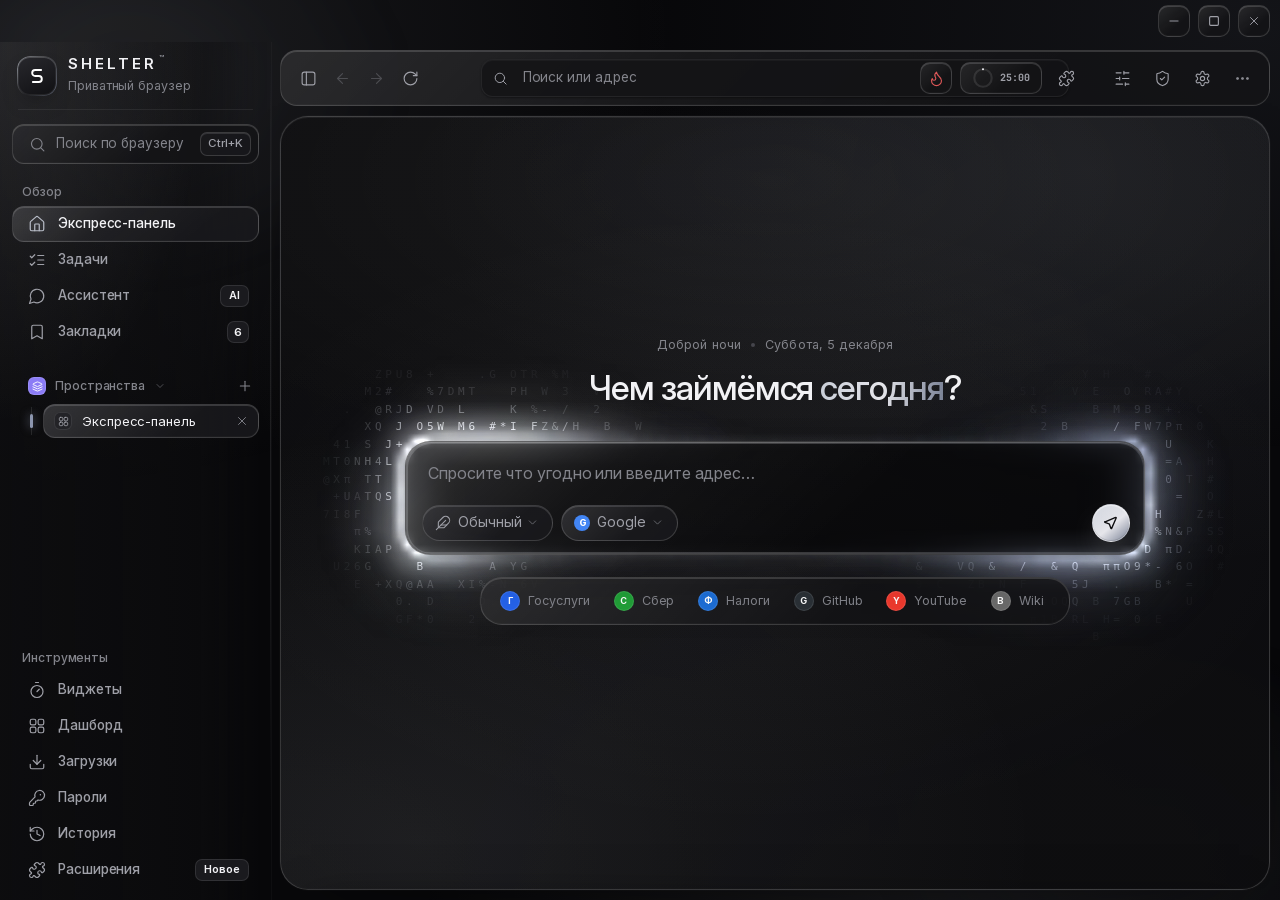
==== commit 0a9c5a23: "Add standalone Windows titlebar controls Co-authored-by: arena-agent <297053741+arena-agent@users.no" ====
--- a/resources/ui/index.html
+++ b/resources/ui/index.html
@@ -2,7 +2,7 @@
 <html lang="ru" data-theme="graphite">
 <head>
 <meta charset="UTF-8">
-<meta http-equiv="Content-Security-Policy" content="default-src 'self'; script-src 'self' 'sha256-tmA3vrtguTUKLP8gu+XYayKCi6DyCz1GMqk369mJ1Ig=' 'sha256-4gyTlZuWYyzg+4Wv0mOoixmsZ411E6dxKQI1m79sn98=' 'sha256-1W2Hl3ygi72gYy9zcVe6WDbhKiLq7pOMGxj1XZEQVcQ=' 'sha256-7sdykIwH1Ea3ypf0E6F9vHcBNFUKFHvfcRWkTOPnhFE=' 'sha256-4eoHN5KPN4ysST/v8w8lPInGnhmWnDugcD/hOGbfIsY='; style-src 'self' 'unsafe-inline'; img-src 'self' data: blob:; font-src 'self' data:; object-src 'none'; base-uri 'self'; form-action 'none'; connect-src 'self'; worker-src 'none';">
+<meta http-equiv="Content-Security-Policy" content="default-src 'self'; script-src 'self' 'sha256-tmA3vrtguTUKLP8gu+XYayKCi6DyCz1GMqk369mJ1Ig=' 'sha256-EgEOFYAPPhN0EBt9ckngrKXKgzZfB0ZH9bnl9ZhAfQ8=' 'sha256-1W2Hl3ygi72gYy9zcVe6WDbhKiLq7pOMGxj1XZEQVcQ=' 'sha256-7sdykIwH1Ea3ypf0E6F9vHcBNFUKFHvfcRWkTOPnhFE=' 'sha256-4eoHN5KPN4ysST/v8w8lPInGnhmWnDugcD/hOGbfIsY=' 'sha256-5+dkxDcjPCh8gXOBWs+85K2QIitczF0nXF54kuT67Zw='; style-src 'self' 'unsafe-inline'; img-src 'self' data: blob:; font-src 'self' data:; object-src 'none'; base-uri 'self'; form-action 'none'; connect-src 'self'; worker-src 'none';">
 <meta name="viewport" content="width=device-width, initial-scale=1.0, viewport-fit=cover">
 <title>SHELTER — Приватный браузер</title>
 <meta name="description" content="SHELTER — премиальный приватный браузер. Разработчик Golubev &amp; Kulkov.">
@@ -36,6 +36,9 @@
   --window-control-size:32px;
   --window-control-icon-size:14px;
   --window-control-gap:var(--toolbar-gap);
+  /* Собственная верхняя строка окна (Windows): высота полосы и её отступы. */
+  --titlebar-h:calc(var(--window-control-size) + 10px);
+  --titlebar-pad:10px;
   --pomo-notice-width:480px;
   --pomo-notice-edge:16px;
   --pomo-notice-padding:22px;
@@ -308,9 +311,8 @@
 
 /* ---------- Каркас окна ---------- */
 .app{position:relative;z-index:1;display:flex;height:100vh;height:100dvh}
-/* Кнопки окна Windows: один угол при любом положении вкладок. */
-.app{--wc-w:calc(var(--window-control-size)*3 + var(--window-control-gap)*2);--wc-right:22px;--wc-top:20px;--wc-edge:10px;
-  --wc-reserve:calc(var(--wc-right) + var(--wc-w) + var(--toolbar-gap) - var(--wc-edge))}
+/* Угол окна больше не резервируется в раскладке приложения. */
+.app{--wc-edge:10px}
 .main{flex:1;min-width:0;display:flex;flex-direction:column;padding:0 10px 10px 0}
 .app.collapsed .main{padding-left:0}
 
@@ -3802,12 +3804,41 @@
   .host-win32 .tb>.omni-tb{flex:1 1 0;width:auto;min-width:140px;max-width:620px;margin:0 auto}
   .host-win32 .tb>.tb-actions{flex:0 0 auto;min-width:0;margin-left:auto}
 }
-#winCtl.win-ctls{position:fixed;top:var(--wc-top);right:var(--wc-right);z-index:40;display:flex;align-items:center;gap:var(--window-control-gap);flex:none;margin:0;padding:0;-webkit-app-region:no-drag}
-/* Резерв места под кнопки окна в первом ряду выбранной раскладки. */
-.app:has(#winCtl:not([hidden]))[data-tabpos="top"] #tabTop{padding-right:var(--wc-reserve)}
-.app:has(#winCtl:not([hidden]))[data-tabpos="left"] .tb,.app:has(#winCtl:not([hidden]))[data-tabpos="bottom"] .tb{padding-right:var(--wc-reserve)}
-.app:has(#winCtl:not([hidden]))[data-tabpos="right"] .tab-rail{padding-top:calc(var(--wc-top) + var(--window-control-size) + 8px)}
-.app:has(#winCtl:not([hidden]))[data-tabpos="right"]:has(#tabRight.is-collapsed) .tb{padding-right:calc(var(--wc-reserve) - var(--sb-wc))}
+/* ---------- Верхняя строка окна (Windows) ----------
+   Кнопки «свернуть / развернуть / закрыть» вынесены в отдельную полосу над всем
+   интерфейсом — как в обычных Windows-приложениях. Полоса не участвует в
+   раскладке тулбара и вкладок, поэтому кнопки больше не «переезжают» и не
+   налезают на интерфейс при смене положения вкладок или режимов браузера. */
+.win-title{
+  position:fixed;top:0;left:0;right:0;height:var(--titlebar-h);z-index:60;
+  display:none;align-items:center;justify-content:flex-end;gap:var(--window-control-gap);
+  margin:0;padding:0 var(--titlebar-pad) 0 10px;
+  -webkit-app-region:drag;
+  transition:transform .24s var(--ease),opacity .16s var(--ease),box-shadow .2s var(--ease)
+}
+body.has-win-title .win-title{display:flex}
+/* Место полосы в раскладке: сайдбар и тулбар начинаются под ней. */
+body.has-win-title:not(.win-title-overlay) .app{padding-top:var(--titlebar-h)}
+/* Окно развёрнуто на весь экран (или полноэкранный контент): полоса уезжает
+   вверх и появляется только при наведении курсора на самый верх окна.
+   Контент при этом не сдвигается — полоса всплывает поверх него. */
+body.win-title-overlay .win-title{transform:translateY(-100%);opacity:0;pointer-events:none}
+body.win-title-overlay.win-title-shown .win-title{
+  transform:none;opacity:1;pointer-events:auto;
+  background:var(--glass-menu);
+  -webkit-backdrop-filter:var(--bf-glass);backdrop-filter:var(--bf-glass);
+  border-bottom:1px solid var(--glass-border-soft);
+  box-shadow:0 18px 40px -30px rgba(0,0,0,.75);
+  animation:win-title-in .2s var(--ease) both
+}
+@keyframes win-title-in{from{transform:translateY(-100%);opacity:0}to{transform:none;opacity:1}}
+@media (prefers-reduced-motion:reduce){
+  .win-title{transition:none}
+  body.win-title-overlay.win-title-shown .win-title{animation:none}
+}
+/* В отдельной строке сайдбару больше не нужна своя полоса-перетаскивание. */
+body.has-win-title .sb-top{display:none}
+#winCtl.win-ctls{position:static;display:flex;align-items:center;gap:var(--window-control-gap);flex:none;margin:0;padding:0;-webkit-app-region:no-drag}
 #winCtl.win-ctls .wc{
   position:relative;display:grid;place-items:center;width:var(--window-control-size);height:var(--window-control-size);flex:none;
   padding:0;border:1px solid var(--glass-rim);border-radius:calc(10px*var(--rs));
@@ -5108,6 +5139,18 @@
 </defs>
 </svg>
 
+<!-- ============ ВЕРХНЯЯ СТРОКА ОКНА (Windows) ============
+     Кнопки «свернуть / развернуть / закрыть» в собственной полосе над всем
+     интерфейсом. Полоса — drag-регион для CEF; кнопки в ней no-drag.
+     В развёрнутом окне полоса скрыта и всплывает по наведению на верх окна. -->
+<div class="win-title" id="winTitle" role="toolbar" aria-label="Строка окна">
+  <div class="wctl win-ctls" id="winCtl" hidden role="group" aria-label="Управление окном">
+    <button type="button" class="wc wc-min" data-w="minimize" data-tip="Свернуть окно" aria-label="Свернуть окно"><svg class="i" aria-hidden="true"><use href="#i-minus"/></svg></button>
+    <button type="button" class="wc wc-max" data-w="maximize" data-tip="Развернуть окно" aria-label="Развернуть окно" aria-pressed="false"><svg class="i win-maximize-icon" viewBox="0 0 20 20" aria-hidden="true"><rect x="3.75" y="3.75" width="12.5" height="12.5" rx="1.5"/></svg><svg class="i win-restore-icon" viewBox="0 0 20 20" aria-hidden="true"><path d="M7 6.5V4.75c0-.7.55-1.25 1.25-1.25h7c.7 0 1.25.55 1.25 1.25v7c0 .7-.55 1.25-1.25 1.25H13"/><path d="M4.75 7.5h7c.7 0 1.25.55 1.25 1.25v7c0 .7-.55 1.25-1.25 1.25h-7c-.7 0-1.25-.55-1.25-1.25v-7c0-.7.55-1.25 1.25-1.25Z"/></svg></button>
+    <button type="button" class="wc wc-close" data-w="close" data-tip="Закрыть окно" aria-label="Закрыть окно"><svg class="i" aria-hidden="true"><use href="#i-x"/></svg></button>
+  </div>
+</div>
+
 <div class="app" id="app">
   <!-- ============ БОКОВАЯ ПАНЕЛЬ ============ -->
   <aside class="sb" id="sb" aria-label="Боковая панель">
@@ -5177,14 +5220,6 @@
         <button class="tb-btn" id="moreBtn" data-act="more" data-tip="Меню" aria-label="Меню"><svg class="i"><use href="#i-dots"/></svg></button>
       </div>
     </header>
-    <!-- Keep fixed controls outside the blurred toolbar so Visual mode
-         cannot change their containing block; remain after its drag region for CEF. -->
-    <div class="wctl win-ctls" id="winCtl" hidden role="group" aria-label="Управление окном">
-      <button type="button" class="wc wc-min" data-w="minimize" data-tip="Свернуть окно" aria-label="Свернуть окно"><svg class="i" aria-hidden="true"><use href="#i-minus"/></svg></button>
-      <button type="button" class="wc wc-max" data-w="maximize" data-tip="Развернуть окно" aria-label="Развернуть окно" aria-pressed="false"><svg class="i win-maximize-icon" viewBox="0 0 20 20" aria-hidden="true"><rect x="3.75" y="3.75" width="12.5" height="12.5" rx="1.5"/></svg><svg class="i win-restore-icon" viewBox="0 0 20 20" aria-hidden="true"><path d="M7 6.5V4.75c0-.7.55-1.25 1.25-1.25h7c.7 0 1.25.55 1.25 1.25v7c0 .7-.55 1.25-1.25 1.25H13"/><path d="M4.75 7.5h7c.7 0 1.25.55 1.25 1.25v7c0 .7-.55 1.25-1.25 1.25h-7c-.7 0-1.25-.55-1.25-1.25v-7c0-.7.55-1.25 1.25-1.25Z"/></svg></button>
-      <button type="button" class="wc wc-close" data-w="close" data-tip="Закрыть окно" aria-label="Закрыть окно"><svg class="i" aria-hidden="true"><use href="#i-x"/></svg></button>
-    </div>
-
     <div class="bm-mount bm-top" id="bmTop" hidden></div>
 
     <section class="stage" id="stage">
@@ -7559,8 +7594,7 @@
     if (target && sr && tl && tl.parentElement !== target) { target.appendChild(sr); target.appendChild(tl); }
     Object.entries(mounts).forEach(([k, el]) => { if (el) el.hidden = k !== pos; });
     if (mounts.right) { mounts.right.classList.toggle('is-collapsed', !!S.ui.railCollapsed); syncRailToggle(); }
-    /* Кнопки окна Windows (#winCtl) не переносятся: они position:fixed в углу окна,
-       а место под них резервируют CSS-правила по [data-tabpos]. */
+    /* Строка окна вынесена за пределы .app и не зависит от раскладки вкладок. */
     renderSpaceRow(); renderTabs();
   } catch (e) { try { console.warn('applyTabPos failed:', e); } catch (_) {} }
 }
@@ -19220,5 +19254,189 @@
   patchAssistant();
 })();
 </script>
+<script>
+/* ---------------------------------------------------------------
+   Строка окна (Windows)
+   Кнопки «свернуть / развернуть / закрыть» живут в собственной
+   верхней полосе (#winTitle). В развёрнутом окне полоса скрыта и
+   всплывает, когда курсор подходит к самой верхней кромке окна.
+   Вне нативной оболочки (превью в браузере) работает демо-режим:
+   «Развернуть» имитирует полноэкранное состояние.
+   --------------------------------------------------------------- */
+(function () {
+  'use strict';
+  var bar = document.getElementById('winTitle');
+  var ctl = document.getElementById('winCtl');
+  if (!bar || !ctl) return;
+
+  var body = document.body;
+  var HOT = 6;          // px от верхней кромки — зона появления полосы
+  var LEAVE = 8;        // px допуска при уходе курсора из полосы
+  var HIDE_DELAY = 320; // мс до скрытия полосы после ухода курсора
+
+  var N = window.shelterNative || null;
+  var native = !!(N && N.isNative);
+  var platform = 'win32';
+  if (native) {
+    platform = String(N.platform || 'win32');
+  } else {
+    // Без нативного моста показываем строку всегда: так её видно в превью.
+    platform = 'win32';
+  }
+  // На macOS работают «светофоры» в сайдбаре — полоса окна не нужна.
+  if (native && platform !== 'win32') {
+    if (bar.parentNode) bar.parentNode.removeChild(bar);
+    return;
+  }
+
+  var demo = !native;
+  var demoMax = false;
+
+  function setCls(name, on) {
+    if (body.classList.contains(name) === !!on) return;
+    body.classList.toggle(name, !!on);
+  }
+  function isMax() { return demoMax || body.classList.contains('is-maximized'); }
+  function wantOverlay() {
+    return demoMax
+      || body.classList.contains('is-maximized')
+      || body.classList.contains('is-fullscreen')
+      || body.classList.contains('tab-fs');
+  }
+  function isOverlay() { return body.classList.contains('win-title-overlay'); }
+
+  var obs = new MutationObserver(function () { sync(); });
+  function watch() {
+    obs.observe(body, { attributes: true, attributeFilter: ['class'] });
+  }
+
+  function syncMaxIcon() {
+    var b = ctl.querySelector('[data-w="maximize"]');
+    if (!b) return;
+    var on = isMax();
+    var label = on ? 'Восстановить окно' : 'Развернуть окно';
+    b.setAttribute('aria-pressed', String(on));
+    b.setAttribute('aria-label', label);
+    b.dataset.tip = label;
+    b.classList.toggle('is-maximized', on);
+  }
+
+  /* Полоса участвует в раскладке в обычном окне и всплывает поверх контента
+     в развёрнутом — состояние задаётся двумя классами на <body>. */
+  function sync() {
+    obs.disconnect();          // собственные правки классов не должны сами себя будить
+    var overlay = wantOverlay();
+    setCls('has-win-title', true);
+    setCls('win-title-overlay', overlay);
+    if (!overlay) setCls('win-title-shown', false);
+    ctl.hidden = false;
+    var lights = document.getElementById('winLights');
+    if (lights) lights.hidden = true;
+    syncMaxIcon();
+    watch();
+  }
+
+  var hideTimer = 0;
+  function reveal() {
+    if (!isOverlay()) return;
+    clearTimeout(hideTimer);
+    if (!body.classList.contains('win-title-shown')) {
+      obs.disconnect(); setCls('win-title-shown', true); watch();
+    }
+  }
+  function conceal() {
+    clearTimeout(hideTimer);
+    if (body.classList.contains('win-title-shown')) {
+      obs.disconnect(); setCls('win-title-shown', false); watch();
+    }
+  }
+  /* Полосу не скрываем, пока в ней клавиатурный фокус (Tab). Фокус после
+     клика мышью не считается — иначе полоса «залипнет» открытой. */
+  function focusHolds() {
+    var a = document.activeElement;
+    if (!a || a === body || !bar.contains(a)) return false;
+    try { return a.matches(':focus-visible'); } catch (_) { return false; }
+  }
+  function scheduleHide() {
+    if (!isOverlay()) return;
+    clearTimeout(hideTimer);
+    hideTimer = setTimeout(function () {
+      if (bar.matches(':hover')) return;
+      if (focusHolds()) return;
+      conceal();
+    }, HIDE_DELAY);
+  }
+
+  document.addEventListener('mousemove', function (e) {
+    if (!isOverlay()) return;
+    var y = e.clientY;
+    if (y <= HOT) { reveal(); return; }
+    if (bar.contains(e.target) || y <= bar.offsetHeight + LEAVE) { clearTimeout(hideTimer); return; }
+    if (body.classList.contains('win-title-shown')) scheduleHide();
+  }, { passive: true });
+
+  bar.addEventListener('mouseleave', function () { if (isOverlay()) scheduleHide(); });
+  document.addEventListener('mouseleave', function () { if (isOverlay()) scheduleHide(); });
+  window.addEventListener('blur', function () { if (isOverlay()) conceal(); });
+  bar.addEventListener('focusin', function () { reveal(); });
+  document.addEventListener('keydown', function (e) {
+    if (e.key === 'Escape' && isOverlay()) conceal();
+  });
+
+  /* Действия кнопок: в нативной оболочке их вешает основной скрипт
+     (initWinLights), поэтому здесь подключаемся только если он этого не сделал. */
+  function doMaximize() {
+    if (native) {
+      try { Promise.resolve(N.maximize()).then(function () { setTimeout(sync, 80); }, sync); }
+      catch (_) { setTimeout(sync, 120); }
+      return;
+    }
+    demoMax = !demoMax;
+    sync();
+  }
+  function bindControls() {
+    /* Основной скрипт (initWinLights) вешает обработчики сам и помечает группу
+       атрибутом data-controls-bound — тогда второй набор не нужен. */
+    if (ctl.dataset.controlsBound) return;
+    if (ctl.dataset.titlebarBound) return;
+    ctl.dataset.titlebarBound = '1';
+    ctl.addEventListener('click', function (e) {
+      var b = e.target.closest('[data-w]');
+      if (!b) return;
+      var w = b.dataset.w;
+      if (w === 'close') { if (native) { try { N.close(); } catch (_) {} } }
+      else if (w === 'minimize') { if (native) { try { N.minimize(); } catch (_) {} } }
+      else doMaximize();
+    });
+    syncMaxIcon();
+  }
+  if (demo) bindControls();
+  else setTimeout(bindControls, 400);
+
+  /* Двойной клик по полосе — развернуть/восстановить, как в Windows. */
+  bar.addEventListener('dblclick', function (e) {
+    if (e.target.closest('button')) return;
+    doMaximize();
+  });
+
+  /* Если оболочка сама отслеживает наведение на верхнюю кромку (в полноэкранной
+     вкладке страница курсор не видит), она может прислать событие
+     shelterCefDispatch('titlebar', { show: true|false }) — полоса подчинится. */
+  var origDispatch = window.shelterCefDispatch;
+  if (typeof origDispatch === 'function') {
+    window.shelterCefDispatch = function (ev, data) {
+      if (ev === 'titlebar' || ev === 'title-bar') {
+        var d = data || {};
+        if (d.show || d.hover) reveal(); else conceal();
+        return;
+      }
+      return origDispatch.apply(this, arguments);
+    };
+  }
+
+  window.addEventListener('resize', sync);
+  sync();
+})();
+</script>
 </body>
 </html>
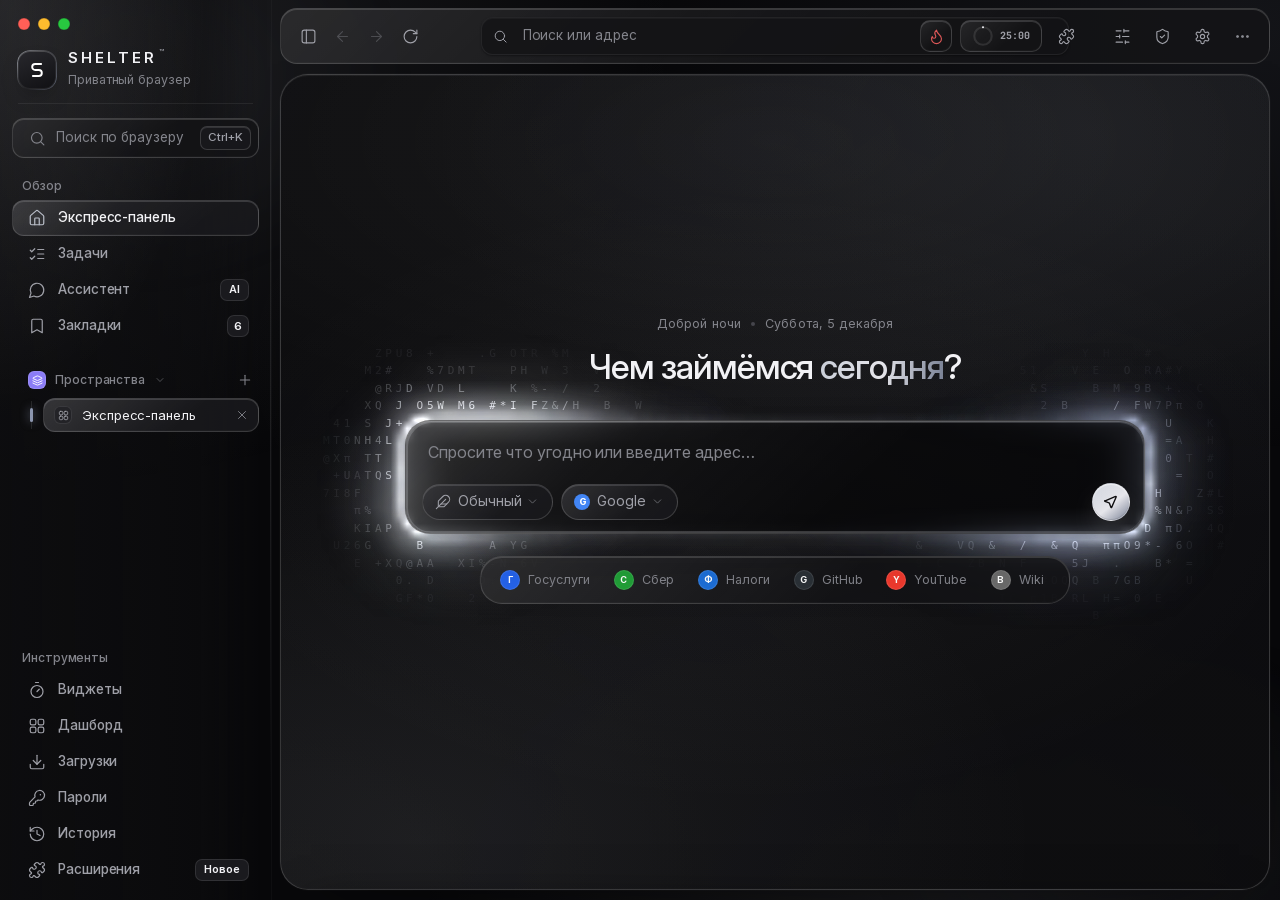
==== commit 11e7b096: "Restore glass Windows controls to the original first row" ====
--- a/resources/ui/index.html
+++ b/resources/ui/index.html
@@ -2,7 +2,7 @@
 <html lang="ru" data-theme="graphite">
 <head>
 <meta charset="UTF-8">
-<meta http-equiv="Content-Security-Policy" content="default-src 'self'; script-src 'self' 'sha256-tmA3vrtguTUKLP8gu+XYayKCi6DyCz1GMqk369mJ1Ig=' 'sha256-EgEOFYAPPhN0EBt9ckngrKXKgzZfB0ZH9bnl9ZhAfQ8=' 'sha256-1W2Hl3ygi72gYy9zcVe6WDbhKiLq7pOMGxj1XZEQVcQ=' 'sha256-7sdykIwH1Ea3ypf0E6F9vHcBNFUKFHvfcRWkTOPnhFE=' 'sha256-4eoHN5KPN4ysST/v8w8lPInGnhmWnDugcD/hOGbfIsY=' 'sha256-5+dkxDcjPCh8gXOBWs+85K2QIitczF0nXF54kuT67Zw='; style-src 'self' 'unsafe-inline'; img-src 'self' data: blob:; font-src 'self' data:; object-src 'none'; base-uri 'self'; form-action 'none'; connect-src 'self'; worker-src 'none';">
+<meta http-equiv="Content-Security-Policy" content="default-src 'self'; script-src 'self' 'sha256-tmA3vrtguTUKLP8gu+XYayKCi6DyCz1GMqk369mJ1Ig=' 'sha256-1W2Hl3ygi72gYy9zcVe6WDbhKiLq7pOMGxj1XZEQVcQ=' 'sha256-rTEPGWUBZJKiH6ksLw9RlYx1BAZdjL/MaYw9/RyV/a0=' 'sha256-7sdykIwH1Ea3ypf0E6F9vHcBNFUKFHvfcRWkTOPnhFE=' 'sha256-4eoHN5KPN4ysST/v8w8lPInGnhmWnDugcD/hOGbfIsY='; style-src 'self' 'unsafe-inline'; img-src 'self' data: blob:; font-src 'self' data:; object-src 'none'; base-uri 'self'; form-action 'none'; connect-src 'self'; worker-src 'none';">
 <meta name="viewport" content="width=device-width, initial-scale=1.0, viewport-fit=cover">
 <title>SHELTER — Приватный браузер</title>
 <meta name="description" content="SHELTER — премиальный приватный браузер. Разработчик Golubev &amp; Kulkov.">
@@ -36,9 +36,6 @@
   --window-control-size:32px;
   --window-control-icon-size:14px;
   --window-control-gap:var(--toolbar-gap);
-  /* Собственная верхняя строка окна (Windows): высота полосы и её отступы. */
-  --titlebar-h:calc(var(--window-control-size) + 10px);
-  --titlebar-pad:10px;
   --pomo-notice-width:480px;
   --pomo-notice-edge:16px;
   --pomo-notice-padding:22px;
@@ -311,8 +308,6 @@
 
 /* ---------- Каркас окна ---------- */
 .app{position:relative;z-index:1;display:flex;height:100vh;height:100dvh}
-/* Угол окна больше не резервируется в раскладке приложения. */
-.app{--wc-edge:10px}
 .main{flex:1;min-width:0;display:flex;flex-direction:column;padding:0 10px 10px 0}
 .app.collapsed .main{padding-left:0}
 
@@ -343,10 +338,8 @@
 .lights.live i:nth-child(1)::after{content:"×"}
 .lights.live i:nth-child(2)::after{content:"–"}
 .lights.live i:nth-child(3)::after{content:"⤢";font-size:8px}
-/* Оконные кнопки Windows размещаются в первом ряду; стеклянное оформление
-   и состояния клавиш уточняются в структурном слое ниже. */
-.wctl{display:flex;align-items:center;gap:4px;flex:none;margin-left:0;padding:0;-webkit-app-region:no-drag}
-.wctl .wc{position:relative;display:grid;place-items:center;width:var(--window-control-size);height:var(--window-control-size);flex:none;padding:0;border:1px solid var(--line-2);border-radius:calc(10px*var(--rs));background:var(--card-2);color:var(--text-2);cursor:pointer;-webkit-app-region:no-drag}
+/* Стеклянные Windows-кнопки остаются справа в первом ряду; ряд выбирает applyTabPos. */
+.wctl{display:flex;align-items:center;gap:var(--window-control-gap);flex:none;margin-left:10px;padding:0 2px;-webkit-app-region:no-drag}
 .brand{display:flex;align-items:center;gap:12px;padding:0 6px;flex:none}
 .logo{width:38px;height:38px;border-radius:calc(12px*var(--rs));flex:none;display:grid;place-items:center;position:relative;color:#fff;
   background:linear-gradient(155deg,var(--logo-a),var(--logo-b));
@@ -545,6 +538,7 @@
 .tab-mount .tab.drop-before::after{left:-4px;top:5px;bottom:5px;right:auto;width:3px;height:auto;border-radius:99px}
 .tab-mount .tab.new{display:flex;flex:0 0 auto;width:auto;min-width:0;max-width:none;padding-right:10px}
 .tab-mount .tabs .icon-btn{flex:none}
+.tab-mount>.wctl{margin-left:auto}
 .tab-mount>.tab-plus{position:relative;flex:none;z-index:3;background:var(--bg)}
 .tab-mount>.tab-plus:hover{background:var(--hover);color:var(--text)}
 .tabs-scroll{position:absolute;left:2px;right:2px;bottom:0;height:2px;border-radius:99px;background:var(--line);pointer-events:none}
@@ -3795,50 +3789,8 @@
 /* Поиск в узком сайдбаре сохраняет полное имя, обрезая только хвост. */
 .sb-search span:not(.kbd){min-width:0;overflow:hidden;text-overflow:ellipsis;white-space:nowrap}
 
-/* Нативные Windows-кнопки: стеклянные квадратные клавиши вместо светофорных точек. */
-@media (min-width:1025px) and (max-width:1800px){
-  /* Справа действий больше, чем навигации: адресная строка гибко занимает
-     свободный промежуток, не накладываясь на кнопки и не прокручивая тулбар. */
-  .host-win32 .tb{display:flex}
-  .host-win32 .tb>.tb-g{flex:0 0 auto}
-  .host-win32 .tb>.omni-tb{flex:1 1 0;width:auto;min-width:140px;max-width:620px;margin:0 auto}
-  .host-win32 .tb>.tb-actions{flex:0 0 auto;min-width:0;margin-left:auto}
-}
-/* ---------- Верхняя строка окна (Windows) ----------
-   Кнопки «свернуть / развернуть / закрыть» вынесены в отдельную полосу над всем
-   интерфейсом — как в обычных Windows-приложениях. Полоса не участвует в
-   раскладке тулбара и вкладок, поэтому кнопки больше не «переезжают» и не
-   налезают на интерфейс при смене положения вкладок или режимов браузера. */
-.win-title{
-  position:fixed;top:0;left:0;right:0;height:var(--titlebar-h);z-index:60;
-  display:none;align-items:center;justify-content:flex-end;gap:var(--window-control-gap);
-  margin:0;padding:0 var(--titlebar-pad) 0 10px;
-  -webkit-app-region:drag;
-  transition:transform .24s var(--ease),opacity .16s var(--ease),box-shadow .2s var(--ease)
-}
-body.has-win-title .win-title{display:flex}
-/* Место полосы в раскладке: сайдбар и тулбар начинаются под ней. */
-body.has-win-title:not(.win-title-overlay) .app{padding-top:var(--titlebar-h)}
-/* Окно развёрнуто на весь экран (или полноэкранный контент): полоса уезжает
-   вверх и появляется только при наведении курсора на самый верх окна.
-   Контент при этом не сдвигается — полоса всплывает поверх него. */
-body.win-title-overlay .win-title{transform:translateY(-100%);opacity:0;pointer-events:none}
-body.win-title-overlay.win-title-shown .win-title{
-  transform:none;opacity:1;pointer-events:auto;
-  background:var(--glass-menu);
-  -webkit-backdrop-filter:var(--bf-glass);backdrop-filter:var(--bf-glass);
-  border-bottom:1px solid var(--glass-border-soft);
-  box-shadow:0 18px 40px -30px rgba(0,0,0,.75);
-  animation:win-title-in .2s var(--ease) both
-}
-@keyframes win-title-in{from{transform:translateY(-100%);opacity:0}to{transform:none;opacity:1}}
-@media (prefers-reduced-motion:reduce){
-  .win-title{transition:none}
-  body.win-title-overlay.win-title-shown .win-title{animation:none}
-}
-/* В отдельной строке сайдбару больше не нужна своя полоса-перетаскивание. */
-body.has-win-title .sb-top{display:none}
-#winCtl.win-ctls{position:static;display:flex;align-items:center;gap:var(--window-control-gap);flex:none;margin:0;padding:0;-webkit-app-region:no-drag}
+/* Стеклянное оформление Windows-клавиш; положение первого ряда задаёт applyTabPos. */
+#winCtl.win-ctls{position:static;display:flex;align-items:center;gap:var(--window-control-gap);flex:none;-webkit-app-region:no-drag}
 #winCtl.win-ctls .wc{
   position:relative;display:grid;place-items:center;width:var(--window-control-size);height:var(--window-control-size);flex:none;
   padding:0;border:1px solid var(--glass-rim);border-radius:calc(10px*var(--rs));
@@ -5139,18 +5091,6 @@
 </defs>
 </svg>
 
-<!-- ============ ВЕРХНЯЯ СТРОКА ОКНА (Windows) ============
-     Кнопки «свернуть / развернуть / закрыть» в собственной полосе над всем
-     интерфейсом. Полоса — drag-регион для CEF; кнопки в ней no-drag.
-     В развёрнутом окне полоса скрыта и всплывает по наведению на верх окна. -->
-<div class="win-title" id="winTitle" role="toolbar" aria-label="Строка окна">
-  <div class="wctl win-ctls" id="winCtl" hidden role="group" aria-label="Управление окном">
-    <button type="button" class="wc wc-min" data-w="minimize" data-tip="Свернуть окно" aria-label="Свернуть окно"><svg class="i" aria-hidden="true"><use href="#i-minus"/></svg></button>
-    <button type="button" class="wc wc-max" data-w="maximize" data-tip="Развернуть окно" aria-label="Развернуть окно" aria-pressed="false"><svg class="i win-maximize-icon" viewBox="0 0 20 20" aria-hidden="true"><rect x="3.75" y="3.75" width="12.5" height="12.5" rx="1.5"/></svg><svg class="i win-restore-icon" viewBox="0 0 20 20" aria-hidden="true"><path d="M7 6.5V4.75c0-.7.55-1.25 1.25-1.25h7c.7 0 1.25.55 1.25 1.25v7c0 .7-.55 1.25-1.25 1.25H13"/><path d="M4.75 7.5h7c.7 0 1.25.55 1.25 1.25v7c0 .7-.55 1.25-1.25 1.25h-7c-.7 0-1.25-.55-1.25-1.25v-7c0-.7.55-1.25 1.25-1.25Z"/></svg></button>
-    <button type="button" class="wc wc-close" data-w="close" data-tip="Закрыть окно" aria-label="Закрыть окно"><svg class="i" aria-hidden="true"><use href="#i-x"/></svg></button>
-  </div>
-</div>
-
 <div class="app" id="app">
   <!-- ============ БОКОВАЯ ПАНЕЛЬ ============ -->
   <aside class="sb" id="sb" aria-label="Боковая панель">
@@ -5218,6 +5158,11 @@
         <button class="tb-btn" id="protBtn" data-act="prot" data-tip="Защита" aria-label="Защита"><svg class="i"><use href="#i-shield-check"/></svg></button>
         <button class="tb-btn" id="settingsBtn" data-act="settings" data-tip="Настройки  ⌘," aria-label="Настройки"><svg class="i"><use href="#i-gear"/></svg></button>
         <button class="tb-btn" id="moreBtn" data-act="more" data-tip="Меню" aria-label="Меню"><svg class="i"><use href="#i-dots"/></svg></button>
+        <div class="wctl win-ctls" id="winCtl" hidden role="group" aria-label="Управление окном">
+          <button type="button" class="wc wc-min" data-w="minimize" data-tip="Свернуть окно" aria-label="Свернуть окно"><svg class="i" aria-hidden="true"><use href="#i-minus"/></svg></button>
+          <button type="button" class="wc wc-max" data-w="maximize" data-tip="Развернуть окно" aria-label="Развернуть окно" aria-pressed="false"><svg class="i win-maximize-icon" viewBox="0 0 20 20" aria-hidden="true"><rect x="3.75" y="3.75" width="12.5" height="12.5" rx="1.5"/></svg><svg class="i win-restore-icon" viewBox="0 0 20 20" aria-hidden="true"><path d="M7 6.5V4.75c0-.7.55-1.25 1.25-1.25h7c.7 0 1.25.55 1.25 1.25v7c0 .7-.55 1.25-1.25 1.25H13"/><path d="M4.75 7.5h7c.7 0 1.25.55 1.25 1.25v7c0 .7-.55 1.25-1.25 1.25h-7c-.7 0-1.25-.55-1.25-1.25v-7c0-.7.55-1.25 1.25-1.25Z"/></svg></button>
+          <button type="button" class="wc wc-close" data-w="close" data-tip="Закрыть окно" aria-label="Закрыть окно"><svg class="i" aria-hidden="true"><use href="#i-x"/></svg></button>
+        </div>
       </div>
     </header>
     <div class="bm-mount bm-top" id="bmTop" hidden></div>
@@ -7594,7 +7539,19 @@
     if (target && sr && tl && tl.parentElement !== target) { target.appendChild(sr); target.appendChild(tl); }
     Object.entries(mounts).forEach(([k, el]) => { if (el) el.hidden = k !== pos; });
     if (mounts.right) { mounts.right.classList.toggle('is-collapsed', !!S.ui.railCollapsed); syncRailToggle(); }
-    /* Строка окна вынесена за пределы .app и не зависит от раскладки вкладок. */
+    /* Оконные кнопки остаются справа в первом ряду: в строке вкладок сверху,
+       иначе — в правом блоке тулбара. */
+    const ctl = document.getElementById('winCtl');
+    if (ctl) {
+      if (pos === 'top') {
+        const tm = document.getElementById('tabTop');
+        if (tm && ctl.parentElement !== tm) tm.appendChild(ctl);
+      } else {
+        const cg = document.getElementById('ctlGrid');
+        const home = cg && cg.parentElement;
+        if (home && ctl.parentElement !== home) home.appendChild(ctl);
+      }
+    }
     renderSpaceRow(); renderTabs();
   } catch (e) { try { console.warn('applyTabPos failed:', e); } catch (_) {} }
 }
@@ -19254,189 +19211,6 @@
   patchAssistant();
 })();
 </script>
-<script>
-/* ---------------------------------------------------------------
-   Строка окна (Windows)
-   Кнопки «свернуть / развернуть / закрыть» живут в собственной
-   верхней полосе (#winTitle). В развёрнутом окне полоса скрыта и
-   всплывает, когда курсор подходит к самой верхней кромке окна.
-   Вне нативной оболочки (превью в браузере) работает демо-режим:
-   «Развернуть» имитирует полноэкранное состояние.
-   --------------------------------------------------------------- */
-(function () {
-  'use strict';
-  var bar = document.getElementById('winTitle');
-  var ctl = document.getElementById('winCtl');
-  if (!bar || !ctl) return;
-
-  var body = document.body;
-  var HOT = 6;          // px от верхней кромки — зона появления полосы
-  var LEAVE = 8;        // px допуска при уходе курсора из полосы
-  var HIDE_DELAY = 320; // мс до скрытия полосы после ухода курсора
-
-  var N = window.shelterNative || null;
-  var native = !!(N && N.isNative);
-  var platform = 'win32';
-  if (native) {
-    platform = String(N.platform || 'win32');
-  } else {
-    // Без нативного моста показываем строку всегда: так её видно в превью.
-    platform = 'win32';
-  }
-  // На macOS работают «светофоры» в сайдбаре — полоса окна не нужна.
-  if (native && platform !== 'win32') {
-    if (bar.parentNode) bar.parentNode.removeChild(bar);
-    return;
-  }
-
-  var demo = !native;
-  var demoMax = false;
-
-  function setCls(name, on) {
-    if (body.classList.contains(name) === !!on) return;
-    body.classList.toggle(name, !!on);
-  }
-  function isMax() { return demoMax || body.classList.contains('is-maximized'); }
-  function wantOverlay() {
-    return demoMax
-      || body.classList.contains('is-maximized')
-      || body.classList.contains('is-fullscreen')
-      || body.classList.contains('tab-fs');
-  }
-  function isOverlay() { return body.classList.contains('win-title-overlay'); }
-
-  var obs = new MutationObserver(function () { sync(); });
-  function watch() {
-    obs.observe(body, { attributes: true, attributeFilter: ['class'] });
-  }
-
-  function syncMaxIcon() {
-    var b = ctl.querySelector('[data-w="maximize"]');
-    if (!b) return;
-    var on = isMax();
-    var label = on ? 'Восстановить окно' : 'Развернуть окно';
-    b.setAttribute('aria-pressed', String(on));
-    b.setAttribute('aria-label', label);
-    b.dataset.tip = label;
-    b.classList.toggle('is-maximized', on);
-  }
-
-  /* Полоса участвует в раскладке в обычном окне и всплывает поверх контента
-     в развёрнутом — состояние задаётся двумя классами на <body>. */
-  function sync() {
-    obs.disconnect();          // собственные правки классов не должны сами себя будить
-    var overlay = wantOverlay();
-    setCls('has-win-title', true);
-    setCls('win-title-overlay', overlay);
-    if (!overlay) setCls('win-title-shown', false);
-    ctl.hidden = false;
-    var lights = document.getElementById('winLights');
-    if (lights) lights.hidden = true;
-    syncMaxIcon();
-    watch();
-  }
-
-  var hideTimer = 0;
-  function reveal() {
-    if (!isOverlay()) return;
-    clearTimeout(hideTimer);
-    if (!body.classList.contains('win-title-shown')) {
-      obs.disconnect(); setCls('win-title-shown', true); watch();
-    }
-  }
-  function conceal() {
-    clearTimeout(hideTimer);
-    if (body.classList.contains('win-title-shown')) {
-      obs.disconnect(); setCls('win-title-shown', false); watch();
-    }
-  }
-  /* Полосу не скрываем, пока в ней клавиатурный фокус (Tab). Фокус после
-     клика мышью не считается — иначе полоса «залипнет» открытой. */
-  function focusHolds() {
-    var a = document.activeElement;
-    if (!a || a === body || !bar.contains(a)) return false;
-    try { return a.matches(':focus-visible'); } catch (_) { return false; }
-  }
-  function scheduleHide() {
-    if (!isOverlay()) return;
-    clearTimeout(hideTimer);
-    hideTimer = setTimeout(function () {
-      if (bar.matches(':hover')) return;
-      if (focusHolds()) return;
-      conceal();
-    }, HIDE_DELAY);
-  }
-
-  document.addEventListener('mousemove', function (e) {
-    if (!isOverlay()) return;
-    var y = e.clientY;
-    if (y <= HOT) { reveal(); return; }
-    if (bar.contains(e.target) || y <= bar.offsetHeight + LEAVE) { clearTimeout(hideTimer); return; }
-    if (body.classList.contains('win-title-shown')) scheduleHide();
-  }, { passive: true });
-
-  bar.addEventListener('mouseleave', function () { if (isOverlay()) scheduleHide(); });
-  document.addEventListener('mouseleave', function () { if (isOverlay()) scheduleHide(); });
-  window.addEventListener('blur', function () { if (isOverlay()) conceal(); });
-  bar.addEventListener('focusin', function () { reveal(); });
-  document.addEventListener('keydown', function (e) {
-    if (e.key === 'Escape' && isOverlay()) conceal();
-  });
-
-  /* Действия кнопок: в нативной оболочке их вешает основной скрипт
-     (initWinLights), поэтому здесь подключаемся только если он этого не сделал. */
-  function doMaximize() {
-    if (native) {
-      try { Promise.resolve(N.maximize()).then(function () { setTimeout(sync, 80); }, sync); }
-      catch (_) { setTimeout(sync, 120); }
-      return;
-    }
-    demoMax = !demoMax;
-    sync();
-  }
-  function bindControls() {
-    /* Основной скрипт (initWinLights) вешает обработчики сам и помечает группу
-       атрибутом data-controls-bound — тогда второй набор не нужен. */
-    if (ctl.dataset.controlsBound) return;
-    if (ctl.dataset.titlebarBound) return;
-    ctl.dataset.titlebarBound = '1';
-    ctl.addEventListener('click', function (e) {
-      var b = e.target.closest('[data-w]');
-      if (!b) return;
-      var w = b.dataset.w;
-      if (w === 'close') { if (native) { try { N.close(); } catch (_) {} } }
-      else if (w === 'minimize') { if (native) { try { N.minimize(); } catch (_) {} } }
-      else doMaximize();
-    });
-    syncMaxIcon();
-  }
-  if (demo) bindControls();
-  else setTimeout(bindControls, 400);
-
-  /* Двойной клик по полосе — развернуть/восстановить, как в Windows. */
-  bar.addEventListener('dblclick', function (e) {
-    if (e.target.closest('button')) return;
-    doMaximize();
-  });
-
-  /* Если оболочка сама отслеживает наведение на верхнюю кромку (в полноэкранной
-     вкладке страница курсор не видит), она может прислать событие
-     shelterCefDispatch('titlebar', { show: true|false }) — полоса подчинится. */
-  var origDispatch = window.shelterCefDispatch;
-  if (typeof origDispatch === 'function') {
-    window.shelterCefDispatch = function (ev, data) {
-      if (ev === 'titlebar' || ev === 'title-bar') {
-        var d = data || {};
-        if (d.show || d.hover) reveal(); else conceal();
-        return;
-      }
-      return origDispatch.apply(this, arguments);
-    };
-  }
-
-  window.addEventListener('resize', sync);
-  sync();
-})();
-</script>
+
 </body>
 </html>
